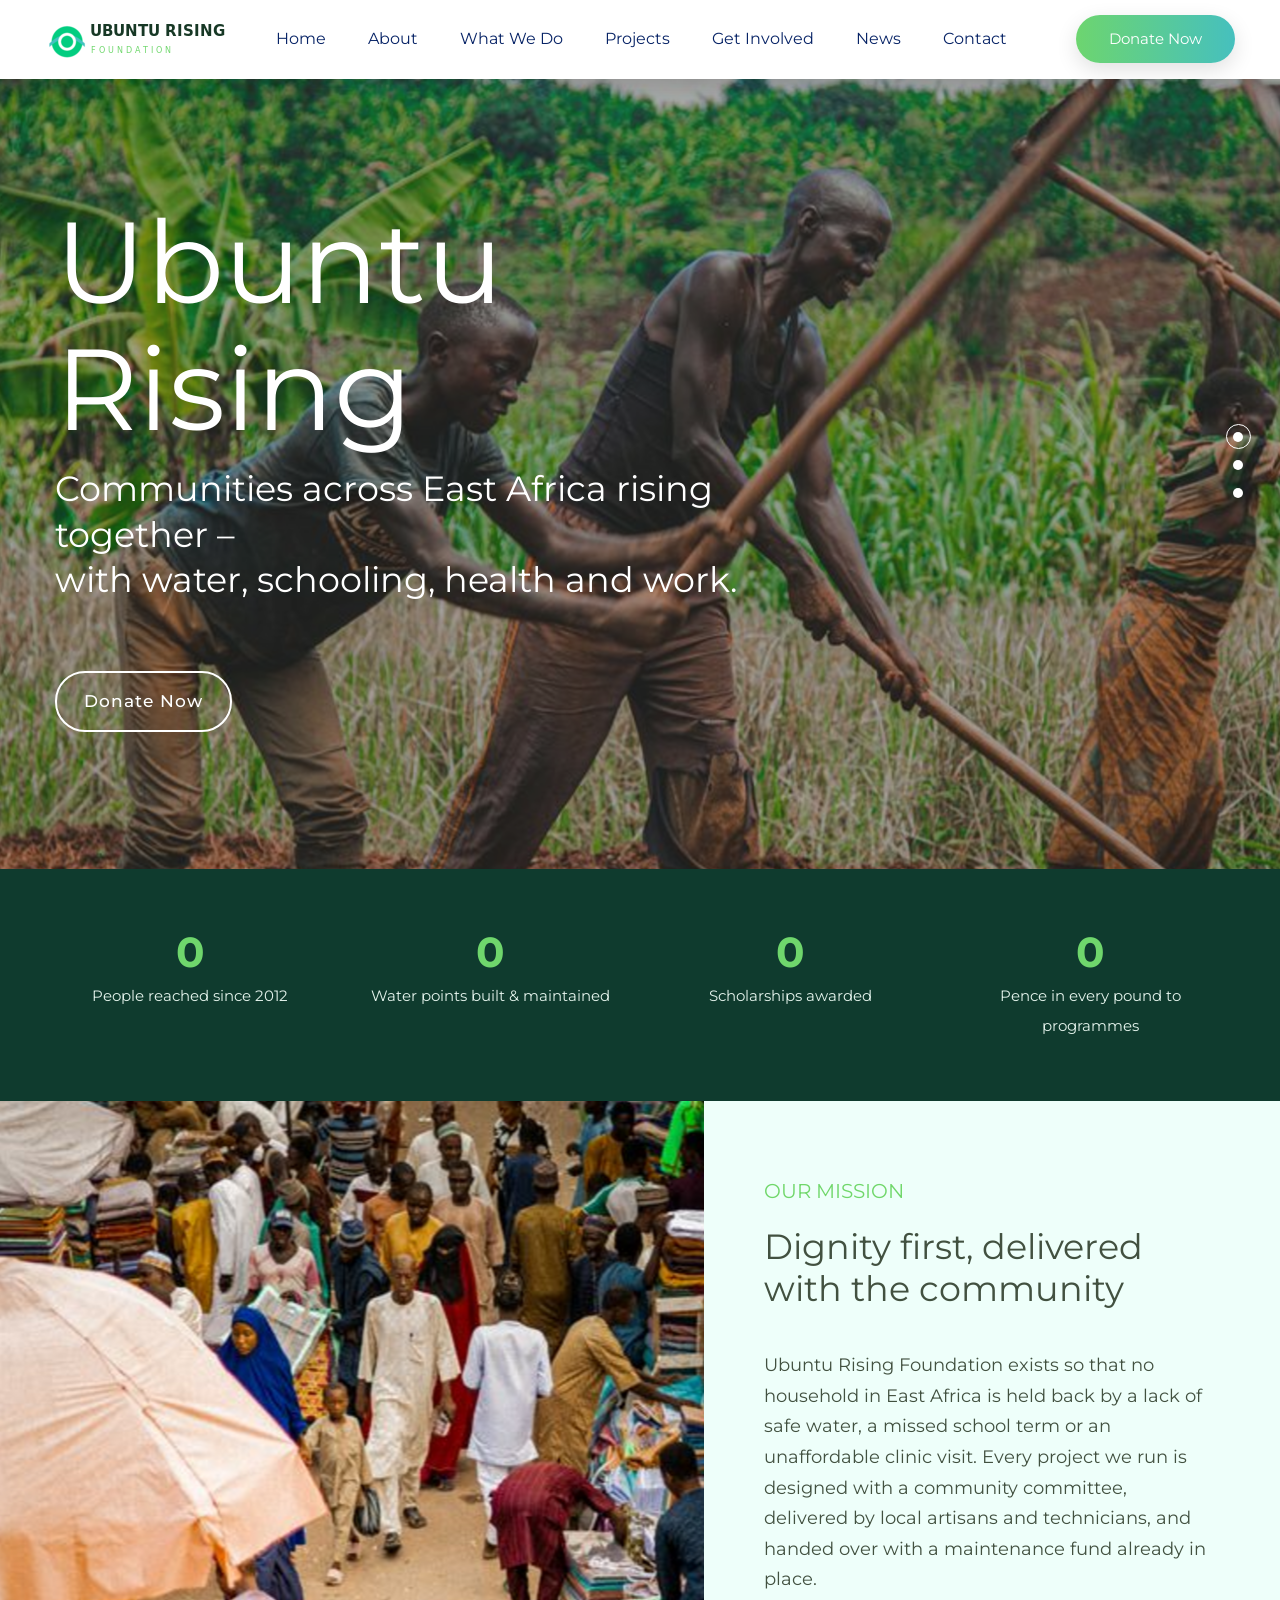
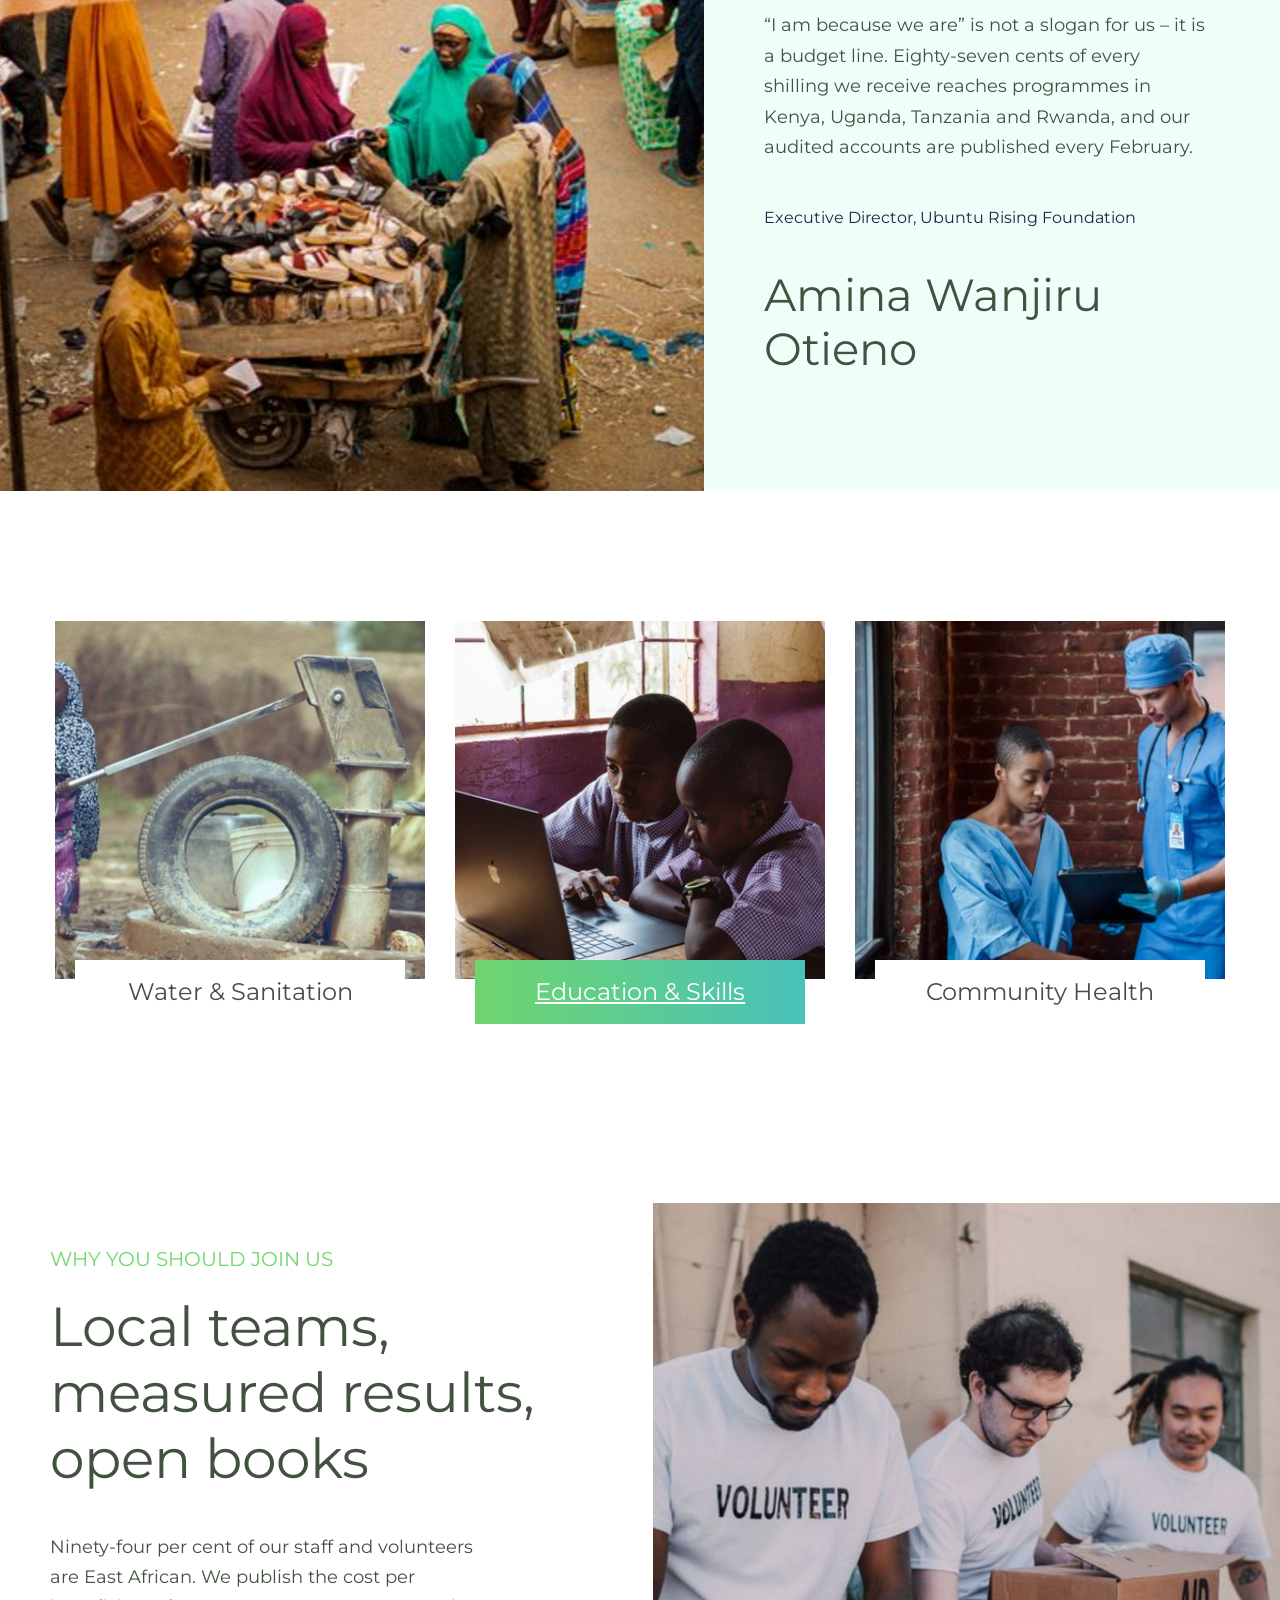
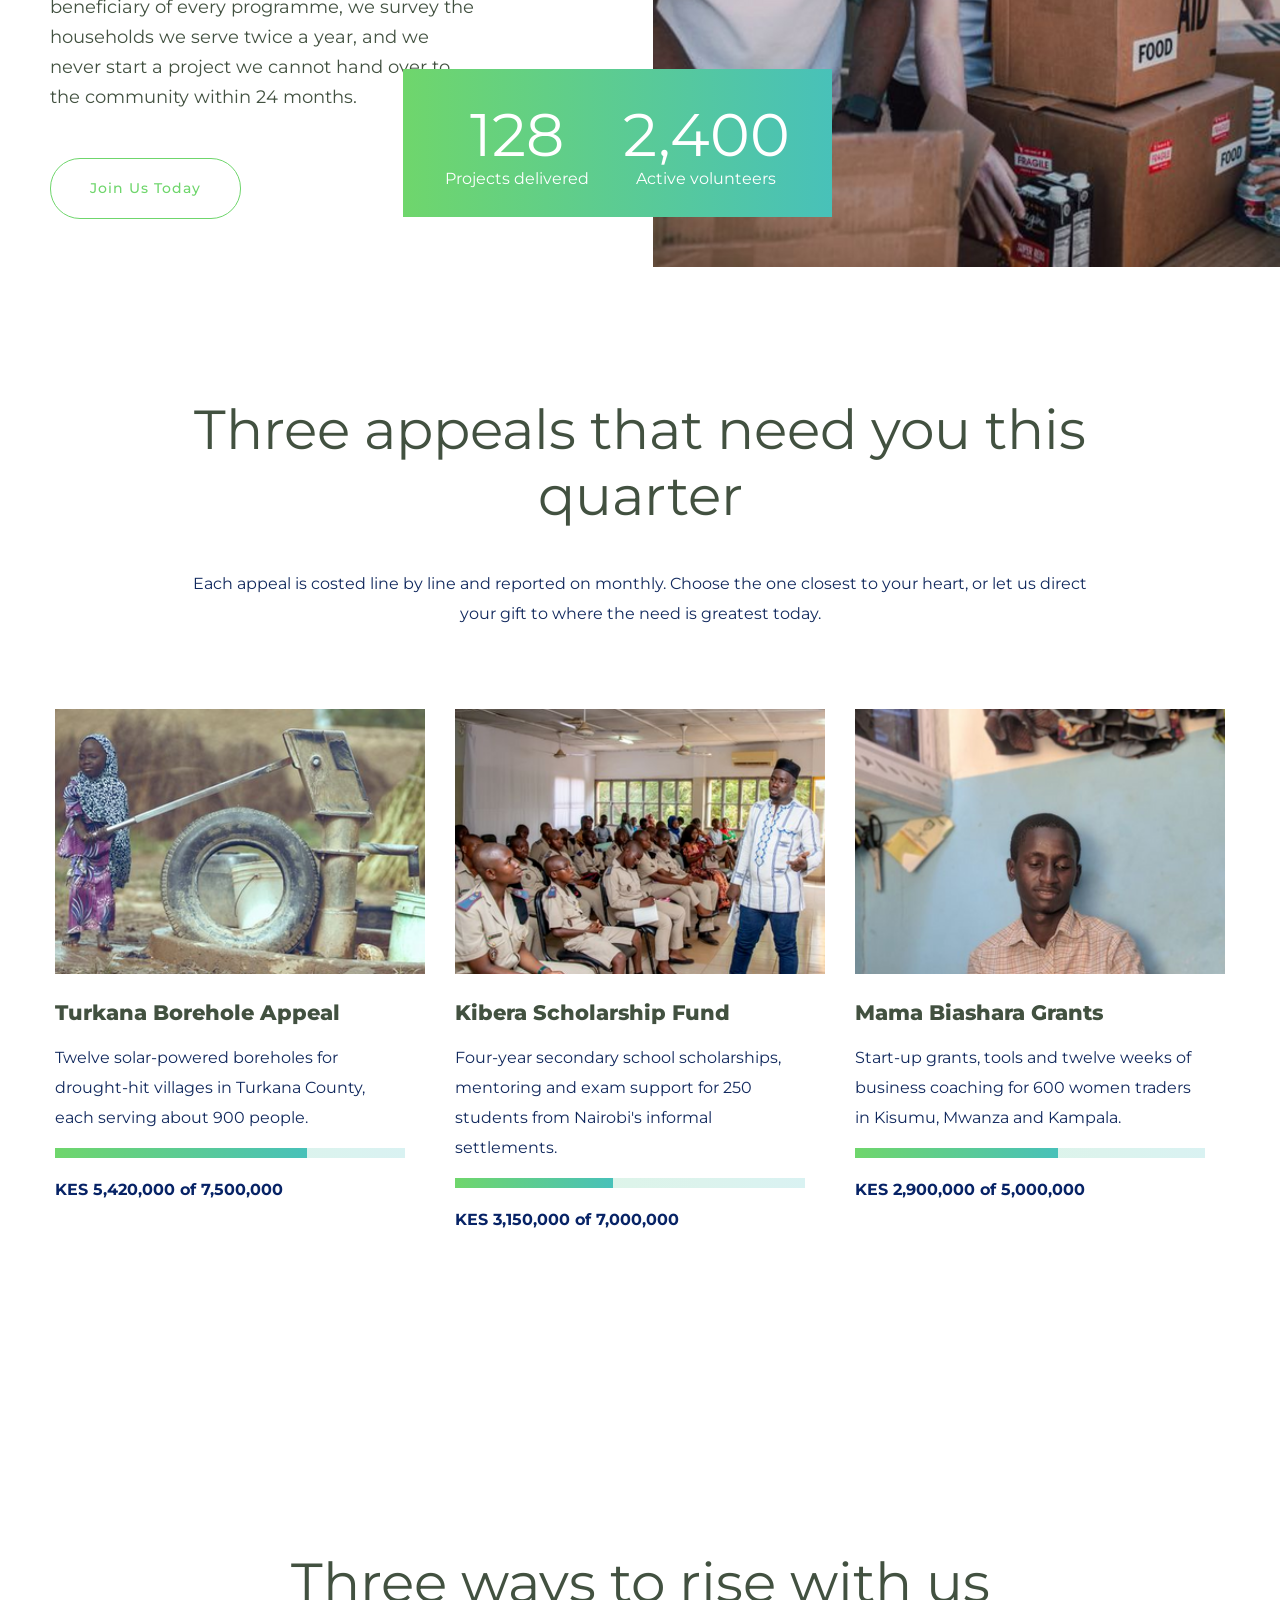
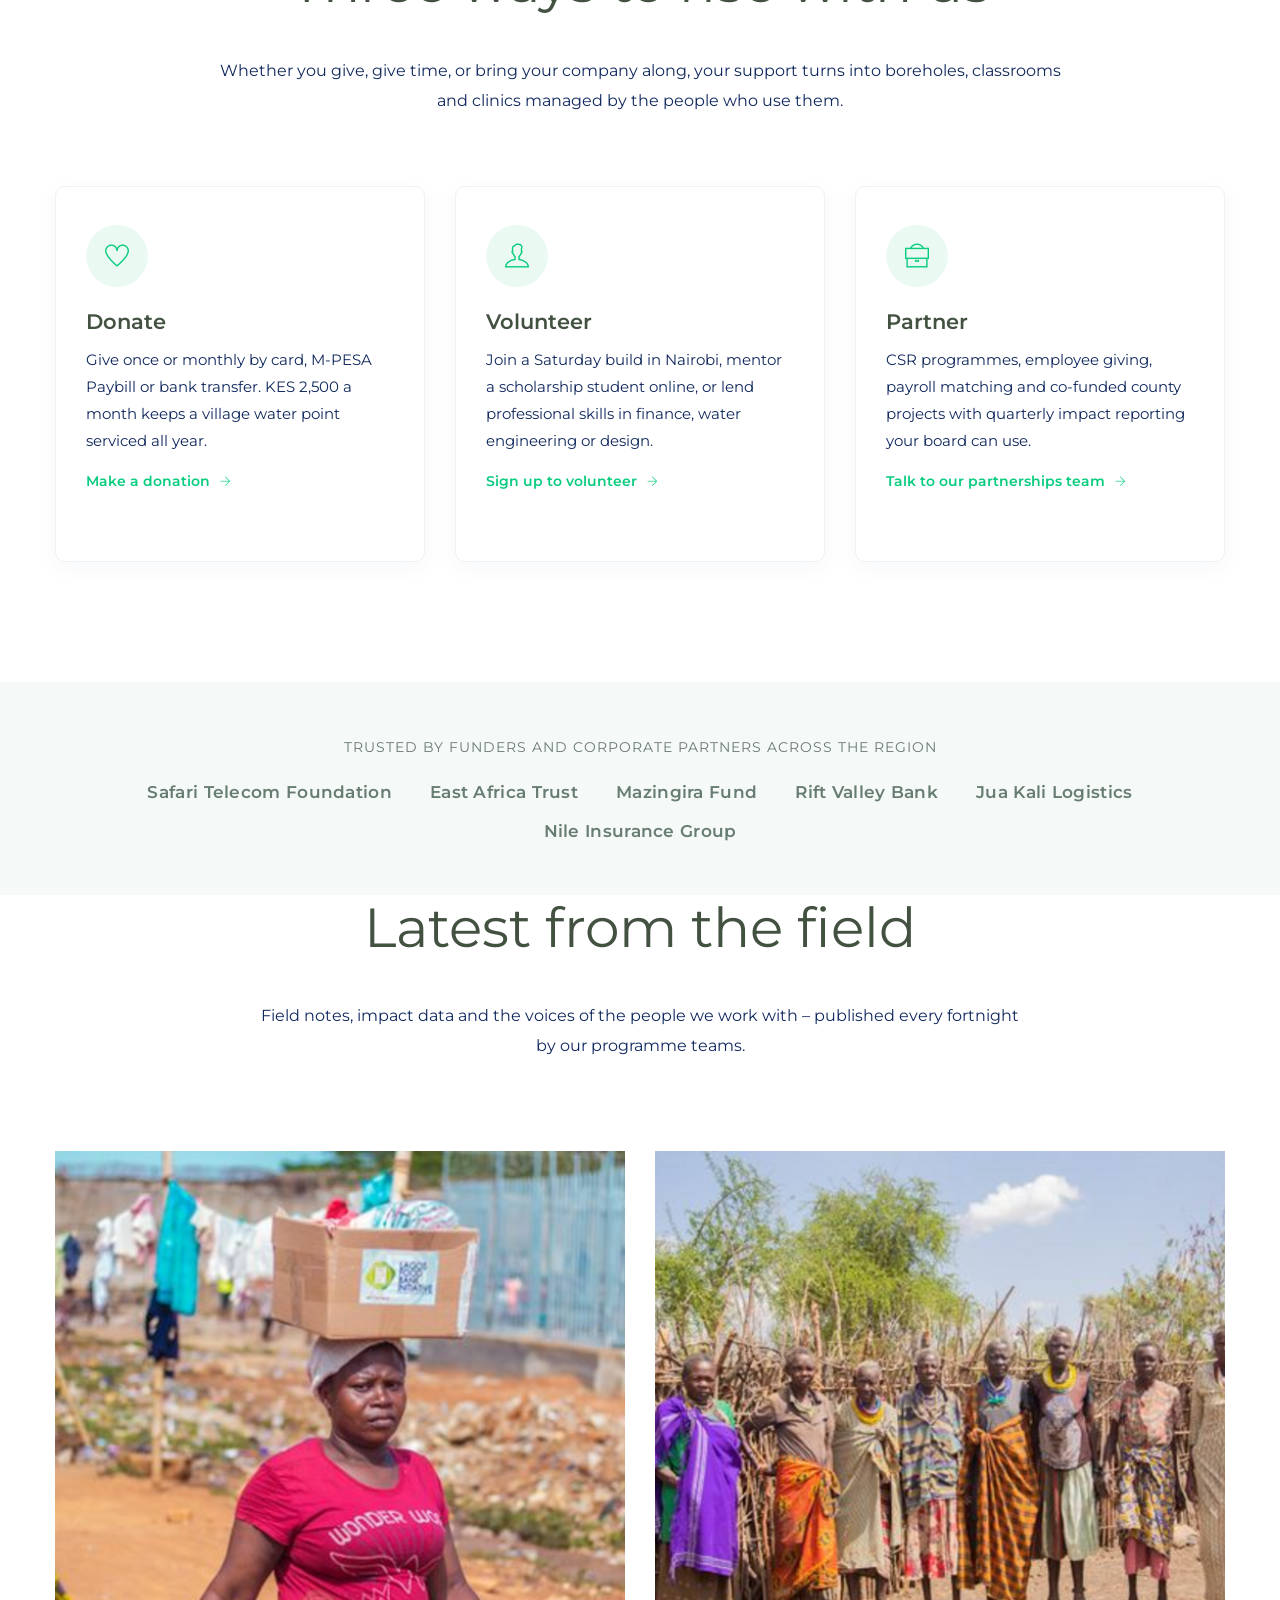
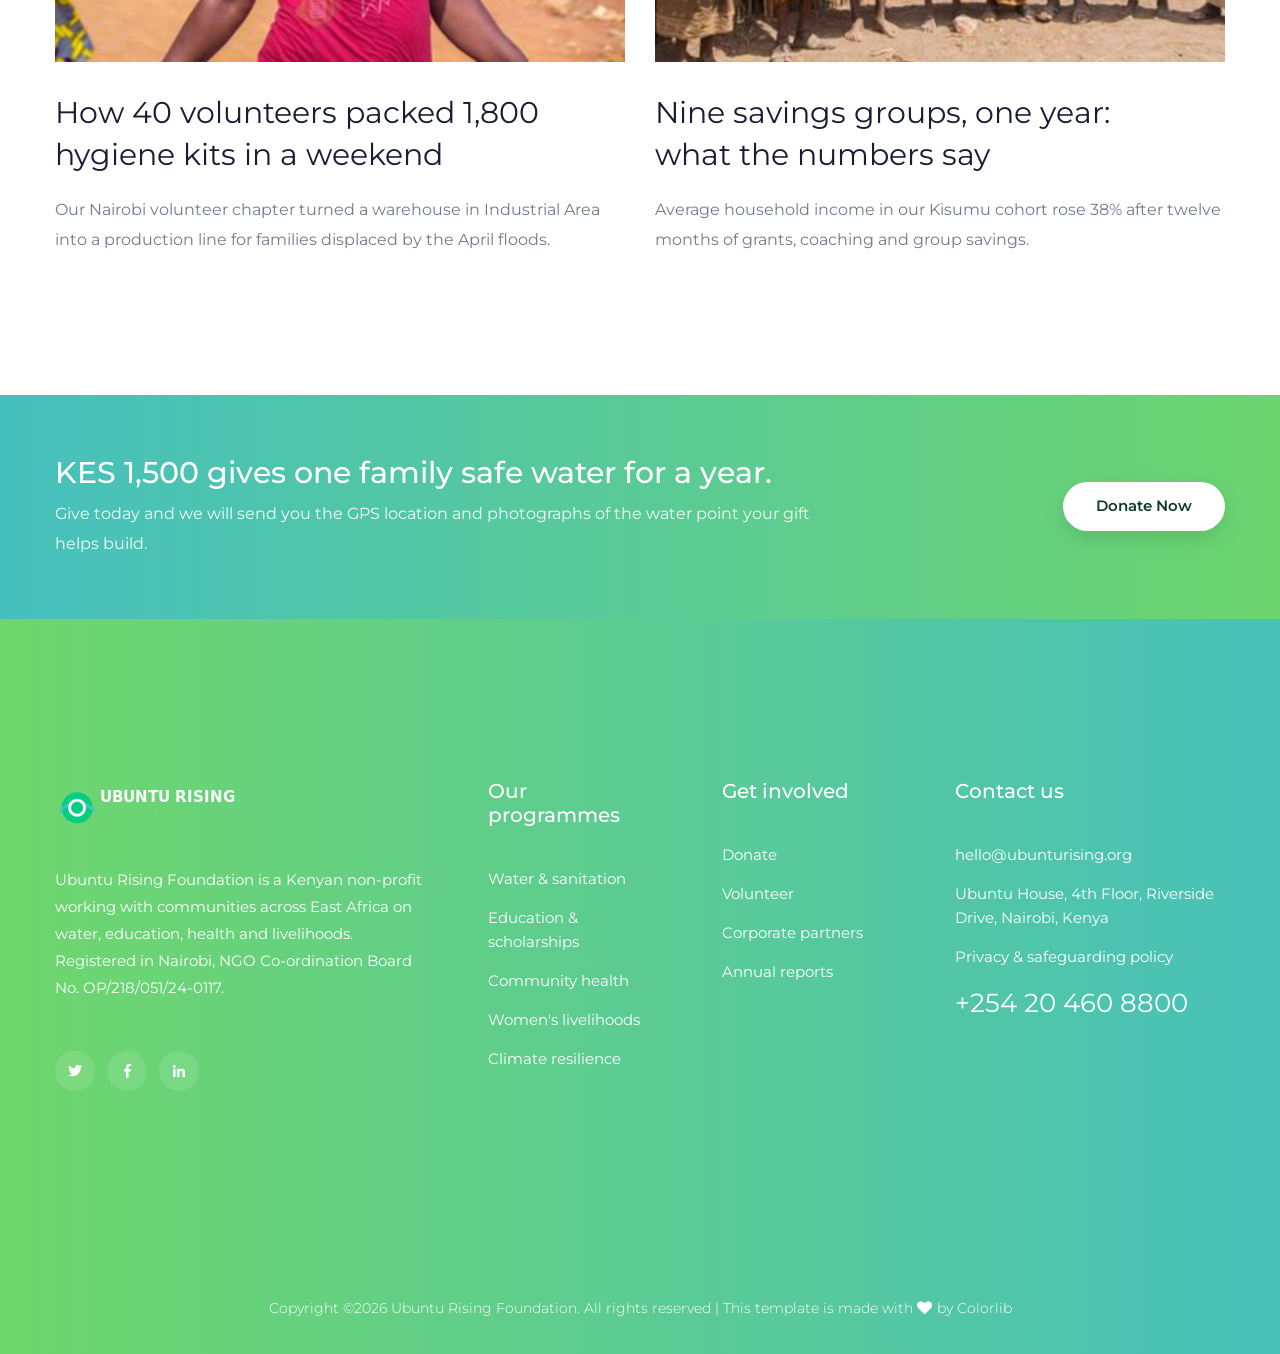
==== index.html @ 76d82152 "Build Ubuntu Rising Foundation website from Colorlib template with new content, imagery and conversi" ====
<!doctype html>
<html class="no-js" lang="en">
<head>
    <meta charset="utf-8">
    <meta http-equiv="x-ua-compatible" content="ie=edge">
    <title>Water, schools and livelihoods across East Africa | Ubuntu Rising Foundation</title>
    <meta name="description" content="Ubuntu Rising Foundation is a Nairobi-based NGO delivering clean water, education, health and livelihood programmes across East Africa. Donate, volunteer or partner with us.">
    <meta name="viewport" content="width=device-width, initial-scale=1">
    <link rel="manifest" href="site.webmanifest">
    <link rel="shortcut icon" type="image/x-icon" href="assets/img/favicon.ico">

    <!-- CSS here -->
    <link rel="stylesheet" href="assets/css/bootstrap.min.css">
    <link rel="stylesheet" href="assets/css/owl.carousel.min.css">
    <link rel="stylesheet" href="assets/css/slicknav.css">
    <link rel="stylesheet" href="assets/css/flaticon.css">
    <link rel="stylesheet" href="assets/css/progressbar_barfiller.css">
    <link rel="stylesheet" href="assets/css/gijgo.css">
    <link rel="stylesheet" href="assets/css/animate.min.css">
    <link rel="stylesheet" href="assets/css/animated-headline.css">
    <link rel="stylesheet" href="assets/css/magnific-popup.css">
    <link rel="stylesheet" href="assets/css/fontawesome-all.min.css">
    <link rel="stylesheet" href="assets/css/themify-icons.css">
    <link rel="stylesheet" href="assets/css/slick.css">
    <link rel="stylesheet" href="assets/css/nice-select.css">
    <link rel="stylesheet" href="assets/css/style.css">
    <link rel="stylesheet" href="assets/css/ubuntu.css">
</head>

<body>
    <!-- Preloader Start -->
    <div id="preloader-active">
        <div class="preloader d-flex align-items-center justify-content-center">
            <div class="preloader-inner position-relative">
                <div class="preloader-circle"></div>
                <div class="preloader-img pere-text">
                    <img src="assets/img/logo/loder.png" alt="Ubuntu Rising Foundation">
                </div>
            </div>
        </div>
    </div>
    <!-- Preloader End -->
    <header>
        <!-- Header Start -->
        <div class="header-area">
            <div class="main-header ">
                <div class="header-bottom  header-sticky">
                    <div class="container-fluid">
                        <div class="row align-items-center">
                            <!-- Logo -->
                            <div class="col-xl-2 col-lg-2">
                                <div class="logo">
                                    <a href="index.html"><img src="assets/img/logo/logo.png" alt="Ubuntu Rising Foundation"></a>
                                </div>
                            </div>
                            <div class="col-xl-10 col-lg-10">
                                <div class="menu-wrapper  d-flex align-items-center justify-content-end">
                                    <!-- Main-menu -->
                                    <div class="main-menu d-none d-lg-block">
                                        <nav>
                                            <ul id="navigation">
                                                <li><a href="index.html">Home</a></li>
                                                <li><a href="about.html">About</a></li>
                                                <li><a href="what-do.html">What we Do</a></li>
                                                <li><a href="projects.html">Projects</a></li>
                                                <li><a href="volunteer.html">Get Involved</a>
                                                    <ul class="submenu">
                                                        <li><a href="volunteer.html">Volunteer</a></li>
                                                        <li><a href="partners.html">Corporate Partners</a></li>
                                                        <li><a href="donate.html">Donate</a></li>
                                                    </ul>
                                                </li>
                                                <li><a href="blog.html">News</a>
                                                    <ul class="submenu">
                                                        <li><a href="blog.html">Latest Stories</a></li>
                                                        <li><a href="blog_details.html">Story Details</a></li>
                                                        <li><a href="elements.html">Style Guide</a></li>
                                                    </ul>
                                                </li>
                                                <li><a href="contact.html">Contact</a></li>
                                            </ul>
                                        </nav>
                                    </div>
                                    <!-- Header-btn -->
                                    <div class="header-right-btn d-none d-lg-block ml-20">
                                        <a href="donate.html" class="btn header-btn">Donate Now</a>
                                    </div>
                                </div>
                            </div>
                            <!-- Mobile Menu -->
                            <div class="col-12">
                                <div class="mobile_menu d-block d-lg-none"></div>
                            </div>
                        </div>
                    </div>
                </div>
            </div>
        </div>
        <!-- Header End -->
    </header>
    <main>
        <!-- slider Area Start-->
        <div class="slider-area position-relative">
            <div class="slider-active dot-style">
                <!-- Single Slider -->
                <div class="single-slider hero-overly slider-height slider-bg1 d-flex align-items-center">
                    <div class="container">
                        <div class="row">
                            <div class="col-xl-8 col-lg-8 col-md-8 col-sm-10">
                                <div class="hero__caption">
                                    <h1 data-animation="fadeInUp" data-delay=".2s">Ubuntu Rising</h1>
                                    <P data-animation="fadeInUp" data-delay=".4s">Communities across East Africa rising together &ndash;<br> with water, schooling, health and work.</P>
                                    <div class="hero__btn">
                                        <a href="donate.html" class="hero-btn mb-10"  data-animation="fadeInUp" data-delay=".8s">Donate Now</a>
                                    </div>
                                </div>
                            </div>
                        </div>
                    </div>
                </div>
                <!-- Single Slider -->
                <div class="single-slider hero-overly slider-height slider-bg2 d-flex align-items-center">
                    <div class="container">
                        <div class="row">
                            <div class="col-xl-8 col-lg-8 col-md-8 col-sm-10">
                                <div class="hero__caption">
                                    <h1 data-animation="fadeInUp" data-delay=".2s">Safe water, close to home</h1>
                                    <P data-animation="fadeInUp" data-delay=".4s">186 water points built with the villages that now<br> own and maintain every one of them.</P>
                                    <div class="hero__btn">
                                        <a href="projects.html" class="hero-btn mb-10"  data-animation="fadeInUp" data-delay=".8s">See our projects</a>
                                    </div>
                                </div>
                            </div>
                        </div>
                    </div>
                </div>
                <!-- Single Slider -->
                <div class="single-slider hero-overly slider-height slider-bg3 d-flex align-items-center">
                    <div class="container">
                        <div class="row">
                            <div class="col-xl-8 col-lg-8 col-md-8 col-sm-10">
                                <div class="hero__caption">
                                    <h1 data-animation="fadeInUp" data-delay=".2s">Stand with us</h1>
                                    <P data-animation="fadeInUp" data-delay=".4s">2,400 volunteers and 40 corporate partners<br> make this work possible. Add your name.</P>
                                    <div class="hero__btn">
                                        <a href="volunteer.html" class="hero-btn mb-10"  data-animation="fadeInUp" data-delay=".8s">Get involved</a>
                                    </div>
                                </div>
                            </div>
                        </div>
                    </div>
                </div>
            </div>
        </div>
        <!-- slider Area End-->
        <!-- Impact counters Start -->
        <div class="impact-area">
            <div class="container">
                <div class="row">
                    <div class="col-lg-3 col-md-6"><div class="single-impact text-center">
                        <span class="counter">214000</span><p>People reached since 2012</p></div></div>
                    <div class="col-lg-3 col-md-6"><div class="single-impact text-center">
                        <span class="counter">186</span><p>Water points built &amp; maintained</p></div></div>
                    <div class="col-lg-3 col-md-6"><div class="single-impact text-center">
                        <span class="counter">3120</span><p>Scholarships awarded</p></div></div>
                    <div class="col-lg-3 col-md-6"><div class="single-impact text-center">
                        <span class="counter">87</span><p>Pence in every pound to programmes</p></div></div>
                </div>
            </div>
        </div>
        <!-- Impact counters End -->
        <!-- Mission Start -->
        <div class="visit-tailor-area fix">
            <div class="tailor-offers"></div>
            <div class="tailor-details">
                <span>Our Mission</span>
                <h2>Dignity first, delivered with the community</h2>
                <p>Ubuntu Rising Foundation exists so that no household in East Africa is held back by
                    a lack of safe water, a missed school term or an unaffordable clinic visit.
                    Every project we run is designed with a community committee, delivered by local
                    artisans and technicians, and handed over with a maintenance fund already in place.</p>
                <p class="pera-bottom">&ldquo;I am because we are&rdquo; is not a slogan for us &ndash; it is a budget line.
                    Eighty-seven cents of every shilling we receive reaches programmes in Kenya, Uganda,
                    Tanzania and Rwanda, and our audited accounts are published every February.</p>
                <div class="footer-tittles">
                    <p>Executive Director, Ubuntu Rising Foundation</p>
                    <h2>Amina Wanjiru Otieno</h2>
                </div>
            </div>
        </div>
        <!-- Mission End -->
        <!-- Programme pillars Start -->
        <div class="service-area section-padding30">
            <div class="container">
                <div class="row">
                    <div class="col-lg-4 col-md-6 col-sm-11">
                        <div class="single-cat text-center mb-30">
                            <div class="cat-icon">
                                <img src="assets/img/gallery/services1.png" alt="A community water point in rural Kenya">
                            </div>
                            <div class="cat-cap">
                                <h5><a href="what-do.html">Water &amp; Sanitation</a></h5>
                            </div>
                        </div>
                    </div>
                    <div class="col-lg-4 col-md-6 col-sm-11">
                        <div class="single-cat active text-center mb-30">
                            <div class="cat-icon">
                                <img src="assets/img/gallery/services2.png" alt="Learners sharing a laptop in a community digital lab">
                            </div>
                            <div class="cat-cap">
                                <h5><a href="what-do.html">Education &amp; Skills</a></h5>
                            </div>
                        </div>
                    </div>
                    <div class="col-lg-4 col-md-6 col-sm-11">
                        <div class="single-cat text-center mb-30">
                            <div class="cat-icon">
                                <img src="assets/img/gallery/services3.png" alt="Community health workers in a training session">
                            </div>
                            <div class="cat-cap">
                                <h5><a href="what-do.html">Community Health</a></h5>
                            </div>
                        </div>
                    </div>
                </div>
            </div>
        </div>
        <!-- Programme pillars End -->
        <!-- Why join us Start -->
        <section class="support-company-area fix pt-10">
            <div class="support-wrapper align-items-center">
                <div class="left-content">
                    <div class="section-tittle section-tittle2 mb-30">
                        <span>Why you should join us</span>
                        <h2>Local teams, measured results, open books</h2>
                    </div>
                    <div class="support-caption">
                        <p class="pera-top">Ninety-four per cent of our staff and volunteers are East African.
                            We publish the cost per beneficiary of every programme, we survey the
                            households we serve twice a year, and we never start a project we cannot
                            hand over to the community within 24 months.</p>
                        <a href="volunteer.html" class="border-btn">Join Us Today</a>
                    </div>
                </div>
                <div class="right-content">
                    <div class="right-img">
                        <img src="assets/img/gallery/safe_in.png" alt="Volunteers packing relief and hygiene kits">
                    </div>
                    <div class="support-img-cap text-center d-flex">
                        <div class="single-one">
                            <span>128</span>
                            <p>Projects delivered</p>
                        </div>
                        <div class="single-two">
                            <span>2,400</span>
                            <p>Active volunteers</p>
                        </div>
                    </div>
                </div>
            </div>
        </section>
        <!-- Why join us End -->
        <!-- Appeals Start -->
        <div class="our-cases-area section-padding30">
            <div class="container">
                <div class="row justify-content-center">
                    <div class="col-xl-10 col-lg-10 ">
                        <div class="section-tittle text-center mb-80">
                            <h2>Three appeals that need you this quarter</h2>
                            <p class="pl-20 pr-20">Each appeal is costed line by line and reported on monthly.
                            Choose the one closest to your heart, or let us direct your gift to where the
                            need is greatest today.</p>
                        </div>
                    </div>
                </div>
                <div class="row">
                    <div class="col-lg-4 col-md-6 col-sm-6">
                        <div class="single-cases mb-40">
                            <div class="cases-img">
                                <img src="assets/img/gallery/case1.png" alt="A girl drawing water from a village borehole">
                            </div>
                            <div class="cases-caption">
                                <h3><a href="donate.html">Turkana Borehole Appeal</a></h3>
                                <p>Twelve solar-powered boreholes for drought-hit villages in Turkana
                                    County, each serving about 900 people.</p>
                                <div class="single-skill mb-15">
                                    <div class="bar-progress">
                                        <div id="bar1" class="barfiller">
                                            <div class="tipWrap"><span class="tip"></span></div>
                                            <span class="fill" data-percentage="72"></span>
                                        </div>
                                    </div>
                                </div>
                                <div class="prices">
                                    <p><span>KES 5,420,000 of 7,500,000</span></p>
                                </div>
                            </div>
                        </div>
                    </div>
                    <div class="col-lg-4 col-md-6 col-sm-6">
                        <div class="single-cases mb-40">
                            <div class="cases-img">
                                <img src="assets/img/gallery/case2.png" alt="A trainer leading a classroom session with students">
                            </div>
                            <div class="cases-caption">
                                <h3><a href="donate.html">Kibera Scholarship Fund</a></h3>
                                <p>Four-year secondary school scholarships, mentoring and exam
                                    support for 250 students from Nairobi's informal settlements.</p>
                                <div class="single-skill mb-15">
                                    <div class="bar-progress">
                                        <div id="bar2" class="barfiller">
                                            <div class="tipWrap"><span class="tip"></span></div>
                                            <span class="fill" data-percentage="45"></span>
                                        </div>
                                    </div>
                                </div>
                                <div class="prices">
                                    <p><span>KES 3,150,000 of 7,000,000</span></p>
                                </div>
                            </div>
                        </div>
                    </div>
                    <div class="col-lg-4 col-md-6 col-sm-6">
                        <div class="single-cases">
                            <div class="cases-img">
                                <img src="assets/img/gallery/case3.png" alt="A young tailor working in a community workshop">
                            </div>
                            <div class="cases-caption">
                                <h3><a href="donate.html">Mama Biashara Grants</a></h3>
                                <p>Start-up grants, tools and twelve weeks of business coaching for
                                    600 women traders in Kisumu, Mwanza and Kampala.</p>
                                <div class="single-skill mb-15">
                                    <div class="bar-progress">
                                        <div id="bar3" class="barfiller">
                                            <div class="tipWrap"><span class="tip"></span></div>
                                            <span class="fill" data-percentage="58"></span>
                                        </div>
                                    </div>
                                </div>
                                <div class="prices">
                                    <p><span>KES 2,900,000 of 5,000,000</span></p>
                                </div>
                            </div>
                        </div>
                    </div>
                </div>
            </div>
        </div>
        <!-- Appeals End -->
        <!-- Ways to give Start -->
        <div class="ways-area section-padding30">
            <div class="container">
                <div class="row justify-content-center">
                    <div class="col-xl-9">
                        <div class="section-tittle text-center mb-70">
                            <h2>Three ways to rise with us</h2>
                            <p>Whether you give, give time, or bring your company along, your support turns
                            into boreholes, classrooms and clinics managed by the people who use them.</p>
                        </div>
                    </div>
                </div>
                <div class="row">
                    <div class="col-lg-4 col-md-6">
                        <div class="single-way mb-30">
                            <span class="way-icon"><i class="ti-heart"></i></span>
                            <h4>Donate</h4>
                            <p>Give once or monthly by card, M-PESA Paybill or bank transfer. KES 2,500 a
                            month keeps a village water point serviced all year.</p>
                            <a href="donate.html" class="way-link">Make a donation <i class="ti-arrow-right"></i></a>
                        </div>
                    </div>
                    <div class="col-lg-4 col-md-6">
                        <div class="single-way mb-30">
                            <span class="way-icon"><i class="ti-user"></i></span>
                            <h4>Volunteer</h4>
                            <p>Join a Saturday build in Nairobi, mentor a scholarship student online, or
                            lend professional skills in finance, water engineering or design.</p>
                            <a href="volunteer.html" class="way-link">Sign up to volunteer <i class="ti-arrow-right"></i></a>
                        </div>
                    </div>
                    <div class="col-lg-4 col-md-6">
                        <div class="single-way mb-30">
                            <span class="way-icon"><i class="ti-briefcase"></i></span>
                            <h4>Partner</h4>
                            <p>CSR programmes, employee giving, payroll matching and co-funded county
                            projects with quarterly impact reporting your board can use.</p>
                            <a href="partners.html" class="way-link">Talk to our partnerships team <i class="ti-arrow-right"></i></a>
                        </div>
                    </div>
                </div>
            </div>
        </div>
        <!-- Ways to give End -->
        <!-- Partner logos Start -->
        <div class="partner-strip">
            <div class="container">
                <p class="text-center">Trusted by funders and corporate partners across the region</p>
                <ul class="partner-list">
                    <li>Safari Telecom Foundation</li>
                    <li>East Africa Trust</li>
                    <li>Mazingira Fund</li>
                    <li>Rift Valley Bank</li>
                    <li>Jua Kali Logistics</li>
                    <li>Nile Insurance Group</li>
                </ul>
            </div>
        </div>
        <!-- Partner logos End -->
        <!-- Latest stories Start -->
        <section class="home-blog-area pb-padding">
            <div class="container">
                <div class="row justify-content-center">
                    <div class="col-xl-8 col-lg-9 col-md-11">
                        <div class="section-tittle text-center mb-90">
                            <h2>Latest from the field</h2>
                            <p>Field notes, impact data and the voices of the people we work with &ndash;
                            published every fortnight by our programme teams.</p>
                        </div>
                    </div>
                </div>
                <div class="row">
                    <div class="col-xl-6 col-lg-6 col-md-6">
                        <div class="home-blog-single mb-30">
                            <div class="blog-img-cap">
                                <div class="blog-img">
                                    <img src="assets/img/gallery/home-blog1.png" alt="Volunteers sorting donated supplies">
                                </div>
                                <div class="blog-cap">
                                    <h3><a href="blog_details.html">How 40 volunteers packed 1,800 hygiene kits in a weekend</a></h3>
                                    <p>Our Nairobi volunteer chapter turned a warehouse in Industrial Area into
                                    a production line for families displaced by the April floods.</p>
                                </div>
                            </div>
                        </div>
                    </div>
                    <div class="col-xl-6 col-lg-6 col-md-6">
                        <div class="home-blog-single mb-30">
                            <div class="blog-img-cap">
                                <div class="blog-img">
                                    <img src="assets/img/gallery/home-blog2.png" alt="Women of a village savings group meeting outdoors">
                                </div>
                                <div class="blog-cap">
                                    <h3><a href="blog_details.html">Nine savings groups, one year: what the numbers say</a></h3>
                                    <p>Average household income in our Kisumu cohort rose 38% after twelve
                                    months of grants, coaching and group savings.</p>
                                </div>
                            </div>
                        </div>
                    </div>
                </div>
            </div>
        </section>
        <!-- Latest stories End -->
        <!-- Donate band Start -->
        <div class="donate-band">
            <div class="container">
                <div class="row align-items-center">
                    <div class="col-lg-8">
                        <h2>KES 1,500 gives one family safe water for a year.</h2>
                        <p>Give today and we will send you the GPS location and photographs of the water point your gift helps build.</p>
                    </div>
                    <div class="col-lg-4 text-lg-right">
                        <a href="donate.html" class="btn header-btn">Donate now</a>
                    </div>
                </div>
            </div>
        </div>
        <!-- Donate band End -->
    </main>
    <footer>
        <div class="footer-wrapper">
           <!-- Footer Start-->
           <div class="footer-area footer-padding">
               <div class="container ">
                   <div class="row justify-content-between">
                       <div class="col-xl-4 col-lg-3 col-md-8 col-sm-8">
                           <div class="single-footer-caption mb-50">
                               <div class="single-footer-caption mb-30">
                                   <!-- logo -->
                                   <div class="footer-logo mb-35">
                                       <a href="index.html"><img src="assets/img/logo/logo2_footer.png" alt="Ubuntu Rising Foundation"></a>
                                   </div>
                                   <div class="footer-tittle">
                                       <div class="footer-pera">
                                           <p>Ubuntu Rising Foundation is a Kenyan non-profit working with communities
                                           across East Africa on water, education, health and livelihoods. Registered
                                           in Nairobi, NGO Co-ordination Board No. OP/218/051/24-0117.</p>
                                       </div>
                                   </div>
                                   <!-- social -->
                                   <div class="footer-social">
                                       <a href="#" aria-label="Twitter"><i class="fab fa-twitter"></i></a>
                                       <a href="#" aria-label="Facebook"><i class="fab fa-facebook-f"></i></a>
                                       <a href="#" aria-label="LinkedIn"><i class="fab fa-linkedin-in"></i></a>
                                   </div>
                               </div>
                           </div>
                       </div>
                       <div class="col-xl-2 col-lg-3 col-md-4 col-sm-4">
                           <div class="single-footer-caption mb-50">
                               <div class="footer-tittle">
                                   <h4>Our programmes</h4>
                                   <ul>
                                       <li><a href="what-do.html">Water &amp; sanitation</a></li>
                                       <li><a href="what-do.html">Education &amp; scholarships</a></li>
                                       <li><a href="what-do.html">Community health</a></li>
                                       <li><a href="what-do.html">Women's livelihoods</a></li>
                                       <li><a href="what-do.html">Climate resilience</a></li>
                                   </ul>
                               </div>
                           </div>
                       </div>
                       <div class="col-xl-2 col-lg-2 col-md-4 col-sm-4">
                           <div class="single-footer-caption mb-50">
                               <div class="footer-tittle">
                                   <h4>Get involved</h4>
                                   <ul>
                                       <li><a href="donate.html">Donate</a></li>
                                       <li><a href="volunteer.html">Volunteer</a></li>
                                       <li><a href="partners.html">Corporate partners</a></li>
                                       <li><a href="about.html">Annual reports</a></li>
                                   </ul>
                               </div>
                           </div>
                       </div>
                       <div class="col-xl-3 col-lg-4 col-md-6 col-sm-4">
                           <div class="single-footer-caption mb-50">
                               <div class="footer-tittle">
                                   <h4>Contact us</h4>
                                   <ul>
                                       <li><a href="mailto:hello@ubunturising.org">hello@ubunturising.org</a></li>
                                       <li><a href="contact.html">Ubuntu House, 4th Floor, Riverside Drive, Nairobi, Kenya</a></li>
                                       <li><a href="contact.html">Privacy &amp; safeguarding policy</a></li>
                                       <li class="number"><a href="tel:+254204608800">+254 20 460 8800</a></li>
                                   </ul>
                               </div>
                           </div>
                       </div>
                   </div>
               </div>
           </div>
           <!-- footer-bottom area -->
           <div class="footer-bottom-area">
               <div class="container">
                   <div class="footer-border">
                       <div class="row d-flex align-items-center">
                           <div class="col-xl-12 ">
                               <div class="footer-copy-right text-center">
                                   <p><!-- Link back to Colorlib can't be removed. Template is licensed under CC BY 3.0. -->
                                      Copyright &copy;<script>document.write(new Date().getFullYear());</script> Ubuntu Rising Foundation. All rights reserved | This template is made with <i class="fa fa-heart" aria-hidden="true"></i> by <a href="https://colorlib.com" target="_blank">Colorlib</a>
                                      <!-- Link back to Colorlib can't be removed. Template is licensed under CC BY 3.0. --></p>
                                  </div>
                              </div>
                          </div>
                      </div>
                  </div>
              </div>
              <!-- Footer End-->
          </div>
      </footer>
      <!-- Scroll Up -->
      <div id="back-top" >
        <a title="Go to Top" href="#"> <i class="fas fa-level-up-alt"></i></a>
    </div>

    <!-- JS here -->
    <script src="./assets/js/vendor/modernizr-3.5.0.min.js"></script>
    <script src="./assets/js/vendor/jquery-1.12.4.min.js"></script>
    <script src="./assets/js/popper.min.js"></script>
    <script src="./assets/js/bootstrap.min.js"></script>
    <script src="./assets/js/jquery.slicknav.min.js"></script>
    <script src="./assets/js/owl.carousel.min.js"></script>
    <script src="./assets/js/slick.min.js"></script>
    <script src="./assets/js/wow.min.js"></script>
    <script src="./assets/js/animated.headline.js"></script>
    <script src="./assets/js/jquery.magnific-popup.js"></script>
    <script src="./assets/js/gijgo.min.js"></script>
    <script src="./assets/js/jquery.nice-select.min.js"></script>
    <script src="./assets/js/jquery.sticky.js"></script>
    <script src="./assets/js/jquery.barfiller.js"></script>
    <script src="./assets/js/jquery.counterup.min.js"></script>
    <script src="./assets/js/waypoints.min.js"></script>
    <script src="./assets/js/jquery.countdown.min.js"></script>
    <script src="./assets/js/hover-direction-snake.min.js"></script>
    <script src="./assets/js/contact.js"></script>
    <script src="./assets/js/jquery.form.js"></script>
    <script src="./assets/js/jquery.validate.min.js"></script>
    <script src="./assets/js/mail-script.js"></script>
    <script src="./assets/js/jquery.ajaxchimp.min.js"></script>
    <script src="./assets/js/plugins.js"></script>
    <script src="./assets/js/main.js"></script>
    <script src="./assets/js/ubuntu.js"></script>
</body>
</html>
---- assets/css/progressbar_barfiller.css ----
/* Custom Code skills */
.single-skill{
  display: flex;
}

.single-skill span {
	color: #79838b;
	font-size: 13px;
	font-weight: 300;
	letter-spacing: 0;
	margin-bottom: 14px;
	display: block;
}
.single-skill .bar-progress {
	width: 100%;
}
.single-skill .bar-title {
  width: 20%;
  margin-bottom: 19px;
}

.skills-content {
  padding-top: 200px;
  padding-left: 70px;
}

.skills-shape-bg {
  height: 651px;
  width: 868px;
  position: absolute;
  content: "";
  border: 2px solid #4d4d4d;
  left: 40%;
  top: 255px;
}

.skills-shape-bg::before {
  position: absolute;
  content: "";
  height: 465px;
  width: 300px;
  border: 2px solid #4d4d4d;
  left: -35%;
  top: 50%;
  transform: translateY(-50%);
  border-right: 0;
}



/* Default */
.barfiller {
	width: 100%;
	height: 10px;
	background: #f6f9fc;
  position: relative;
  border-radius: 5px;
}

.barfiller .fill {
  display: block;
  position: relative;
  width: 0px;
  height: 100%;
  background: #333;
  z-index: 1;
  border-radius: 5px;
}

.barfiller .tipWrap { display: none; }

.barfiller .tip {
  margin-top: -28px;
  padding: 2px 4px;
  font-size: 16px;
  color: #09cc7f;
  left: 0px;
  position: absolute;
  z-index: 2;
  background: transparent;
  font-weight: 800;
}

.barfiller .tip:after {
  border: solid;
  border-color: rgba(0,0,0,.8) transparent;
  border-width: 6px 6px 0 6px;
  content: "";
  display: block;
  position: absolute;
  left: 9px;
  top: 100%;
  z-index: 9;
  display: none;
  
}
---- assets/css/gijgo.css ----
.gj-button {
    background-color: #f5f5f5;
    border: 1px solid #ddd;
    color: #000;
    border-radius: 3px;
    padding: 6px 10px;
    cursor: pointer;
}

.gj-unselectable {
    -webkit-touch-callout: none;
    -webkit-user-select: none;
    -khtml-user-select: none;
    -moz-user-select: none;
    -ms-user-select: none;
    user-select: none;
}

.gj-row {
    display: -webkit-box;
    display: -ms-flexbox;
    display: flex;
    -ms-flex-wrap: wrap;
    flex-wrap: wrap;
}

.gj-margin-left-5 {
    margin-left: 5px;
}

.gj-margin-left-10 {
    margin-left: 10px;
}

.gj-width-full {
    width: 100%;
}

.gj-cursor-pointer {
    cursor: pointer;
}

.gj-text-align-center {
    text-align: center;
}

.gj-font-size-16 {
    font-size: 16px;
}

.gj-hidden {
    display: none;
}

/** Material Design */
.gj-button-md {
    background: 0 0;
    border: none;
    border-radius: 2px;
    color: rgba(0, 0, 0, 0.87);
    position: relative;
    height: 36px;
    margin: 0;
    min-width: 64px;
    padding: 0 16px;
    display: inline-block;
    font-family: "Roboto","Helvetica","Arial",sans-serif;
    font-size: 1rem;
    font-weight: 500;
    text-transform: uppercase;
    letter-spacing: 0;
    overflow: hidden;
    will-change: box-shadow;
    transition: box-shadow .2s cubic-bezier(.4,0,1,1),background-color .2s cubic-bezier(.4,0,.2,1),color .2s cubic-bezier(.4,0,.2,1);
    outline: none;
    cursor: pointer;
    text-decoration: none;
    text-align: center;
    line-height: 36px;
    vertical-align: middle;
    overflow: hidden;
    -webkit-user-select: none;
    -moz-user-select: none;
    -ms-user-select: none;
    user-select: none;
}

.gj-button-md:hover {
    background-color: rgba(158,158,158,.2);
}

.gj-button-md:disabled {
    color: rgba(0,0,0,.26);
    background: 0 0;
}

.gj-button-md .material-icons,
.gj-button-md .gj-icon {
    vertical-align: middle;
    /*font-size: 1.3rem;
    margin-right: 4px;*/
}

.gj-button-md.gj-button-md-icon {
    width: 24px;
    height: 31px;
    min-width: 24px;
    padding: 0px;
    display: table;
}

.gj-button-md.gj-button-md-icon .material-icons,
.gj-button-md.gj-button-md-icon .gj-icon {
    display: table-cell;
    margin-right: 0px;
    width: 24px;
    height: 24px;
}

.gj-button-md.active {
    background-color: rgba(158,158,158,.4);
}

.gj-button-md-group {
    position: relative;
    display: inline-block;
    vertical-align: middle;
}
.gj-textbox-md {
	/* border: none; */
	/* border-bottom: 1px solid rgba(0,0,0,.42); */
	display: block;
	font-family: "Helvetica","Arial",sans-serif;
	font-size: 16px;
	line-height: 16px;
	/* padding: 4px 0px; */
	margin: 0;
	/* width: 100%; */
	background: 0 0;
	/* text-align: ; */
	color: rgba(0,0,0,.87);
	padding-left: 44px;
	border: 1px solid #dca73a;
	/* padding: 15px 15px; */
	/* text-align: center; */
	width: 177px;
	height: 55px;
	border-radius: 5px;
}
.gj-textbox-md:focus,
.gj-textbox-md:active {
    /* border-bottom: 2px solid rgba(0,0,0,.42); */
    outline: none;
}

.gj-textbox-md::placeholder {
    color: #8e8e8e;
}

.gj-textbox-md:-ms-input-placeholder {
    color: #8e8e8e;
}

.gj-textbox-md::-ms-input-placeholder {
    color: #8e8e8e;
}

.gj-md-spacer-24 {
    min-width: 24px;
    width: 24px;
    display: inline-block;
}

.gj-md-spacer-32 {
    min-width: 32px;
    width: 32px;
    display: inline-block;
}

.gj-modal {
    position: fixed;
    top: 0;
    right: 0;
    bottom: 0;
    left: 0;
    z-index: 1203;
    display: none;
    overflow: hidden;
    -webkit-overflow-scrolling: touch;
    outline: 0;
    background-color: rgba(0, 0, 0, 0.54118);
    transition: 200ms ease opacity;
    will-change: opacity;
}

/* List */
ul.gj-list li [data-role="wrapper"] {
    display: table;
    width: 100%;
}

ul.gj-list li [data-role="checkbox"] {
    display: table-cell;
    vertical-align:middle;
    text-align:center;
}

ul.gj-list li [data-role="image"] {
    display: table-cell;
    vertical-align:middle;
    text-align:center;
}

ul.gj-list li [data-role="display"] {
    display: table-cell;
    vertical-align:middle;
    cursor: pointer;
}

ul.gj-list li [data-role="display"]:empty:before {
  content: "\200b"; /* unicode zero width space character */
}

/* List - Bootstrap */
ul.gj-list-bootstrap {
    padding-left: 0px;
    margin-bottom: 0px;
}

ul.gj-list-bootstrap li {
    padding: 0px;
}

ul.gj-list-bootstrap li [data-role="wrapper"] {
    padding: 0px 10px;
}

ul.gj-list-bootstrap li [data-role="checkbox"] {
    width: 24px;
    padding: 3px;
}

ul.gj-list-bootstrap li [data-role="image"] {
    width: 24px;
    height: 24px;
}

ul.gj-list-bootstrap li [data-role="display"] {
    padding: 8px 0px 8px 4px;
}

.list-group-item.active ul li, .list-group-item.active:focus ul li, .list-group-item.active:hover ul li {
    text-shadow: none;
    color:initial;
}

/* List - Material Design */
ul.gj-list-md {
    padding: 0px;
    list-style: none;
    list-style-type: none;
    line-height: 24px;
    letter-spacing: 0;
    color: #616161; /* Gray 700 */
}

ul.gj-list-md li {
    display: list-item;
    list-style-type: none;
    padding: 0px;
    min-height: unset;
    box-sizing: border-box;
    align-items: center;
    cursor: default;
    overflow: hidden;

    font-family: "Roboto","Helvetica","Arial",sans-serif;
    font-size: 16px;
    font-weight: 400;
    letter-spacing: .04em;
    line-height: 1;
    
    -webkit-flex-direction: row;
    -ms-flex-direction: row;
    flex-direction: row;
    -webkit-flex-wrap: nowrap;
    -ms-flex-wrap: nowrap;
    flex-wrap: nowrap;
}

ul.gj-list-md li [data-role="checkbox"] {
    height: 24px;
    width: 24px;
}

ul.gj-list-md li [data-role="image"] {
    height: 24px;
    width: 24px;
}

ul.gj-list-md li [data-role="display"] {
    padding: 8px 0px 8px 5px;
    order: 0;
    flex-grow: 2;
    text-decoration: none;
    box-sizing: border-box;
    align-items: center;
    text-align: left;
    color: rgba(0,0,0,.87);
}

ul.gj-list-md li.disabled>[data-role="wrapper"]>[data-role="display"] {
    color: #9E9E9E; /* Gray 500 */
}

.gj-list-md-active {
    background: #e0e0e0;
    color: #3f51b5;
}


/* Picker */
.gj-picker {
    position: absolute;
    z-index: 1203;
    background-color: #fff;
}

.gj-picker .selected {
    color: #fff;
}

/* Material Design */
.gj-picker-md {
    font-family: "Roboto","Helvetica","Arial",sans-serif;
    font-size: 16px;
    font-weight: 400;
    letter-spacing: .04em;
    line-height: 1;
    color: rgba(0,0,0,.87);
    border: 1px solid #E0E0E0;
}

.gj-modal .gj-picker-md {
    border: 0px;
}

.gj-picker-md [role="header"] {
    color: rgba(255, 255, 255, 0.54);
    display: flex;
    background: #2196f3;
    align-items: baseline;
    user-select: none;
    justify-content: center;
}

.gj-picker-md [role="footer"] {
    float: right;
    padding: 10px;
}

.gj-picker-md [role="footer"] button.gj-button-md {
    color: #2196f3;
    font-weight: bold;
    font-size: 13px;
}

/* Bootstrap */
.gj-picker-bootstrap {
    border-radius: 4px;
    border: 1px solid #E0E0E0;
}

.gj-picker-bootstrap .selected {
    color: #888;
}

.gj-picker-bootstrap [role="header"] {
    background: #eee;
    color: #AAA;
}
@font-face {
    font-family: 'gijgo-material';
    src: url('../fonts/gijgo-material.eot?235541');
    src: url('../fonts/gijgo-material.eot?235541#iefix') format('embedded-opentype'), url('../fonts/gijgo-material.ttf?235541') format('truetype'), url('../fonts/gijgo-material.woff?235541') format('woff'), url('../fonts/gijgo-material.svg?235541#gijgo-material') format('svg');
    font-weight: normal;
    font-style: normal;
}

.gj-icon {
    /* use !important to prevent issues with browser extensions that change fonts */
    font-family: 'gijgo-material' !important;
    font-size: 24px;
    speak: none;
    font-style: normal;
    font-weight: normal;
    font-variant: normal;
    text-transform: none;
    line-height: 1;
    /* Enable Ligatures ================ */
    letter-spacing: 0;
    -webkit-font-feature-settings: "liga";
    -moz-font-feature-settings: "liga=1";
    -moz-font-feature-settings: "liga";
    -ms-font-feature-settings: "liga" 1;
    font-feature-settings: "liga";
    -webkit-font-variant-ligatures: discretionary-ligatures;
    font-variant-ligatures: discretionary-ligatures;
    /* Better Font Rendering =========== */
    -webkit-font-smoothing: antialiased;
    -moz-osx-font-smoothing: grayscale;
}

.gj-icon.undo:before {
    content: "\e900";
}

.gj-icon.vertical-align-top:before {
    content: "\e901";
}

.gj-icon.vertical-align-center:before {
    content: "\e902";
}

.gj-icon.vertical-align-bottom:before {
    content: "\e903";
}

.gj-icon.arrow-dropup:before {
    content: "\e904";
}

.gj-icon.clock:before {
    content: "\e905";
}

.gj-icon.refresh:before {
    content: "\e906";
}

.gj-icon.last-page:before {
    content: "\e907";
}

.gj-icon.first-page:before {
    content: "\e908";
}

.gj-icon.cancel:before {
    content: "\e909";
}

.gj-icon.clear:before {
    content: "\e90a";
}

.gj-icon.check-circle:before {
    content: "\e90b";
}

.gj-icon.delete:before {
    content: "\e90c";
}

.gj-icon.arrow-upward:before {
    content: "\e90d";
}

.gj-icon.arrow-forward:before {
    content: "\e90e";
}

.gj-icon.arrow-downward:before {
    content: "\e90f";
}

.gj-icon.arrow-back:before {
    content: "\e910";
}

.gj-icon.list-numbered:before {
    content: "\e911";
}

.gj-icon.list-bulleted:before {
    content: "\e912";
}

.gj-icon.indent-increase:before {
    content: "\e913";
}

.gj-icon.indent-decrease:before {
    content: "\e914";
}

.gj-icon.redo:before {
    content: "\e915";
}

.gj-icon.align-right:before {
    content: "\e916";
}

.gj-icon.align-left:before {
    content: "\e917";
}

.gj-icon.align-justify:before {
    content: "\e918";
}

.gj-icon.align-center:before {
    content: "\e919";
}

.gj-icon.strikethrough:before {
    content: "\e91a";
}

.gj-icon.italic:before {
    content: "\e91b";
}

.gj-icon.underlined:before {
    content: "\e91c";
}

.gj-icon.bold:before {
    content: "\e91d";
}

.gj-icon.arrow-dropdown:before {
    content: "\e91e";
}

.gj-icon.done:before {
    content: "\e91f";
}

.gj-icon.pencil:before {
    content: "\e920";
}

.gj-icon.minus:before {
    content: "\e921";
}

.gj-icon.plus:before {
    content: "\e922";
}

.gj-icon.chevron-up:before {
    content: "\e923";
}

.gj-icon.chevron-right:before {
    content: "\e924";
}

.gj-icon.chevron-down:before {
    content: "\e925";
}

.gj-icon.chevron-left:before {
    content: "\e926";
}

.gj-icon.event:before {
    content: "\e927";
}
.gj-draggable {
    cursor: move;
}
.gj-resizable-handle {
    position: absolute;
    font-size: 0.1px;
    display: block;
    -ms-touch-action: none;
    touch-action: none;
    z-index: 1203;
}

.gj-resizable-n {
    cursor: n-resize;
    height: 7px;
    width: 100%;
    top: -5px;
    left: 0;
}
.gj-resizable-e {
    cursor: e-resize;
    width: 7px;
    right: -5px;
    top: 0;
    height: 100%;
}
.gj-resizable-s {
    cursor: s-resize;
    height: 7px;
    width: 100%;
    bottom: -5px;
    left: 0;
}
.gj-resizable-w {
	cursor: w-resize;
	width: 7px;
	left: -5px;
	top: 0;
	height: 100%;
}
.gj-resizable-se {
	cursor: se-resize;
	width: 12px;
	height: 12px;
	right: 1px;
	bottom: 1px;
}
.gj-resizable-sw {
	cursor: sw-resize;
	width: 9px;
	height: 9px;
	left: -5px;
	bottom: -5px;
}
.gj-resizable-nw {
	cursor: nw-resize;
	width: 9px;
	height: 9px;
	left: -5px;
	top: -5px;
}
.gj-resizable-ne {
	cursor: ne-resize;
	width: 9px;
	height: 9px;
	right: -5px;
	top: -5px;
}

.gj-dialog-footer {
    position: absolute;
    bottom: 0px;
    width: 100%;
    margin-top: 0px;
}

.gj-dialog-scrollable [data-role="body"] {
    overflow-x: hidden;
    overflow-y: scroll;
}

/** Bootstrap 3 **/
.gj-dialog-bootstrap {
    overflow: hidden;
    z-index: 1202;
}

.gj-dialog-bootstrap [data-role="title"] {
    display: inline;
}
.gj-dialog-bootstrap [data-role="close"] {
    line-height: 1.42857143;
}

/** Bootstrap 4 **/
.gj-dialog-bootstrap4 {
    overflow: hidden;
    z-index: 1202;
}

.gj-dialog-bootstrap4 [data-role="title"] {
    display: inline;
}
.gj-dialog-bootstrap4 [data-role="close"] {
    line-height: 1.5;
}

/** Material Design **/
.gj-dialog-md {
    background-color: #FFF;
    overflow: hidden;
    border: none;
    box-shadow: 0 11px 15px -7px rgba(0,0,0,.2), 0 24px 38px 3px rgba(0,0,0,.14), 0 9px 46px 8px rgba(0,0,0,.12);
    box-sizing: border-box;
    position: relative;
    display: -webkit-box;
    display: -webkit-flex;
    display: -ms-flexbox;
    display: flex;
    -webkit-box-orient: vertical;
    -webkit-box-direction: normal;
    -webkit-flex-direction: column;
    -ms-flex-direction: column;
    flex-direction: column;
    -webkit-background-clip: padding-box;
    background-clip: padding-box;
    outline: 0;
    z-index: 1202;
}

.gj-dialog-md-header {
    padding: 24px 24px 0px 24px;
    font-family: "Roboto","Helvetica","Arial",sans-serif;
}

.gj-dialog-md-title {
    margin: 0;
    font-weight: 400;
    display: inline;
    line-height: 28px;
    font-size: 20px;
}

.gj-dialog-md-close {
    -webkit-appearance: none;
    padding: 0;
    cursor: pointer;
    background: 0 0;
    border: 0;
    float: right;
    line-height: 28px;
    font-size: 28px;
}

.gj-dialog-md-body {
    padding: 20px 24px 24px 24px;
    color: rgba(0,0,0,.54);
    font-family: "Helvetica","Arial",sans-serif;
    font-size: 14px;
    font-weight: 400;
    line-height: 20px;
}

.gj-dialog-md-footer {
    padding: 8px 8px 8px 24px;
    display: -webkit-flex;
    display: -ms-flexbox;
    display: flex;
    -webkit-flex-direction: row-reverse;
    -ms-flex-direction: row-reverse;
    flex-direction: row-reverse;
    -webkit-flex-wrap: wrap;
    -ms-flex-wrap: wrap;
    flex-wrap: wrap;

    box-sizing: border-box;
}

.gj-dialog-md-footer>*:first-child {
    margin-right: 0;
}

.gj-dialog-md-footer>* {
    margin-right: 8px;
    height: 36px;
}
DIV.gj-grid-wrapper {
    margin: auto;
    position: relative;
    clear:both;
    z-index: 1;
}

TABLE.gj-grid {
    margin: auto;    
    border-collapse: collapse;
    width: 100%;
    table-layout: fixed;
}

TABLE.gj-grid THEAD TH [data-role="selectAll"] {
    margin: auto;
}

TABLE.gj-grid THEAD TH [data-role="title"] {
    display: inline-block;
}

TABLE.gj-grid THEAD TH [data-role="sorticon"] {
    display: inline-block;
}

TABLE.gj-grid THEAD TH {
    overflow: hidden;
    text-overflow: ellipsis;
}

TABLE.gj-grid.autogrow-header-row THEAD TH {
    overflow: auto;
    text-overflow: initial;
    white-space: pre-wrap;
    -ms-word-break: break-word;
    word-break: break-word;
}

TABLE.gj-grid > tbody > tr > td {
    overflow: hidden;
    position: relative;
}

table.gj-grid tbody div[data-role="display"] {
    vertical-align: middle;
    text-indent: 0;
    white-space: pre-wrap;
    -ms-word-break: break-word;
    word-break: break-word;
}

table.gj-grid.fixed-body-rows tbody div[data-role="display"] {
    overflow: hidden;
    text-overflow: ellipsis;
    white-space: nowrap;
    -ms-word-break: initial;
    word-break: initial;
}

table.gj-grid tfoot DIV[data-role="display"] {
    vertical-align: middle;
    text-indent: 0;
    display: flex;
}

TABLE.gj-grid .fa {
    padding: 2px;
}

TABLE.gj-grid > tbody > tr > td > div {
    padding: 2px;
    overflow: hidden;
}

DIV.gj-grid-wrapper DIV.gj-grid-loading-cover
{
    background: #BBBBBB;
    opacity: 0.5;
    position: absolute;
    vertical-align: middle;
}

DIV.gj-grid-wrapper DIV.gj-grid-loading-text
{
    position: absolute;
    font-weight: bold;
}

/* Bootstrap Theme */
table.gj-grid-bootstrap thead th {
    background-color: #f5f5f5;
    vertical-align:middle;
}

table.gj-grid-bootstrap thead th [data-role="sorticon"] {
    margin-left: 5px;
}

table.gj-grid-bootstrap thead th [data-role="sorticon"] i.gj-icon,
table.gj-grid-bootstrap thead th [data-role="sorticon"] i.material-icons {
    position: absolute;
    font-size: 20px;
    top: 15px;
}

table.gj-grid-bootstrap tbody tr td div[data-role="display"] {
    padding: 0px;
}

.gj-grid-bootstrap-4 .gj-checkbox-bootstrap {
    display: inline-block;
    padding-top: 2px;
}

.gj-grid-bootstrap-4 tbody tr.active {
    background-color: rgba(0,0,0,.075);
}

/* Material Design Theme */
.gj-grid-md {
    position: relative;
    border: 1px solid #e0e0e0;
    border-collapse: collapse;
    white-space: nowrap;
    font-size: 13px;
    font-family: "Roboto","Helvetica","Arial",sans-serif;
    background-color: #fff;
}

.gj-grid-md td:first-of-type, .gj-grid-md th:first-of-type {
    padding-left: 24px;
}

.gj-grid-md th {
    position: relative;
    vertical-align: bottom;
    font-weight: 700;
    line-height: 31px;
    letter-spacing: 0;
    height: 56px;
    font-size: 12px;
    color: rgba(0,0,0,.54);
    padding-bottom: 8px;
    box-sizing: border-box;
    padding: 12px 18px;
    text-align: right;
}

.gj-grid-md td {
    position: relative;
    height: 48px;
    border-top: 1px solid #e0e0e0;
    border-bottom: 1px solid #e0e0e0;
    padding: 12px 18px;
    box-sizing: border-box;
    text-align: left;
    color: rgba(0,0,0,.87);
}

.gj-grid-md tbody tr {
    position: relative;
    height: 48px;
    transition-duration: .28s;
    transition-timing-function: cubic-bezier(.4,0,.2,1);
    transition-property: background-color;
}

.gj-grid-md tbody tr:hover {
    background-color: #EEEEEE; /* Gray 200 */
}

.gj-grid-md tbody tr.gj-grid-md-select {
    background-color: #F5F5F5; /* Grey 100 */
}


table.gj-grid-md thead th [data-role="sorticon"] {
    margin-left: 5px;
}

table.gj-grid-md thead th [data-role="sorticon"] i.gj-icon,
table.gj-grid-md thead th [data-role="sorticon"] i.material-icons {
    position: absolute;
    font-size: 16px;
    top: 19px;
}

table.gj-grid-md thead th.gj-grid-select-all {
    padding-bottom: 3px;
}
/* Hide all prioritized columns by default */
@media only all {
	th.display-1120,
	td.display-1120,
	th.display-960,
	td.display-960,
	th.display-800,
	td.display-800,
	th.display-640,
	td.display-640,
	th.display-480,
	td.display-480,
	th.display-320,
	td.display-320 {
		display: none;
	}
}

/* Show at 320px (20em x 16px) */
@media screen and (min-width: 20em) {
	TABLE.gj-grid-bootstrap th.display-320,
	TABLE.gj-grid-bootstrap td.display-320 {
		display: table-cell;
	}
}
/* Show at 480px (30em x 16px) */
@media screen and (min-width: 30em) {
	TABLE.gj-grid-bootstrap th.display-480,
	TABLE.gj-grid-bootstrap td.display-480 {
		display: table-cell;
	}
}
/* Show at 640px (40em x 16px) */
@media screen and (min-width: 40em) {
	TABLE.gj-grid-bootstrap th.display-640,
	TABLE.gj-grid-bootstrap td.display-640 {
		display: table-cell;
	}
}
/* Show at 800px (50em x 16px) */
@media screen and (min-width: 50em) {
	TABLE.gj-grid-bootstrap th.display-800,
	TABLE.gj-grid-bootstrap td.display-800 {
		display: table-cell;
	}
}
/* Show at 960px (60em x 16px) */
@media screen and (min-width: 60em) {
	TABLE.gj-grid-bootstrap th.display-960,
	TABLE.gj-grid-bootstrap td.display-960 {
		display: table-cell;
	}
}
/* Show at 1,120px (70em x 16px) */
@media screen and (min-width: 70em) {
	TABLE.gj-grid-bootstrap th.display-1120,
	TABLE.gj-grid-bootstrap td.display-1120 {
		display: table-cell;
	}
}

/* Material Design Theme */
.gj-grid-md tfoot tr th {
    padding-right: 14px;
}

.gj-grid-md tfoot tr[data-role="pager"] .gj-grid-mdl-pager-label {
    padding-left: 5px;
    padding-right: 5px;
}

.gj-grid-md tfoot tr[data-role="pager"] .gj-dropdown-md {
    margin-left: 12px;
}

.gj-grid-md tfoot tr[data-role="pager"] .gj-dropdown-md [role="presenter"] {
    font-size: 12px;
    font-weight: bold;
    color: rgba(0,0,0,.54);
}

.gj-grid-md tfoot tr[data-role="pager"] .gj-dropdown-md [role="presenter"] [role="display"] {
    text-align: right;
}

.gj-grid-md tfoot tr[data-role="pager"] .gj-grid-md-limit-select {
    margin-left: 10px;
    font-size: 12px;
    font-weight: bold;
    color: rgba(0,0,0,.54);
}

/* Bootstrap */
.gj-grid-bootstrap tfoot tr[data-role="pager"] th {
    line-height: 30px;
    background-color: #f5f5f5;
}

.gj-grid-bootstrap tfoot tr[data-role="pager"] th > div > div {
    margin-right: 5px;
}

.gj-grid-bootstrap tfoot tr[data-role="pager"] th > div > button {
    margin-right: 5px;
}

.gj-grid-bootstrap-4 tfoot tr[data-role="pager"] th > div button {
    height: 34px;
}

.gj-grid-bootstrap-4 tfoot tr[data-role="pager"] th div .gj-dropdown-bootstrap-4 .gj-dropdown-expander-mi .gj-icon {
    top: 5px;
}

.gj-grid-bootstrap-3 tfoot tr[data-role="pager"] th > div > input {
    margin-right: 5px;
    width: 40px;
    text-align: right;
    display: inline-block;
    font-weight: bold;
}

.gj-grid-bootstrap-4 tfoot tr[data-role="pager"] th > div > div.input-group {
    width: 40px;
}

.gj-grid-bootstrap-4 tfoot tr[data-role="pager"] th > div > div.input-group input {
    text-align: right;
    font-weight: bold;
    height: 34px;
    padding-top: 2px;
    padding-bottom: 6px;
}

.gj-grid-bootstrap tfoot tr[data-role="pager"] th > div > select {
    display: inline-block;
    margin-right: 5px;
    width: 60px;
}

.gj-grid-bootstrap tfoot tr[data-role="pager"] th .gj-dropdown-bootstrap .gj-list-bootstrap [data-role="display"] {
    line-height: 14px;
}

.gj-grid-bootstrap tfoot tr[data-role="pager"] th .gj-dropdown-bootstrap [role="presenter"] [role="display"] {
    font-weight: bold;
}

.gj-grid-bootstrap tfoot tr[data-role="pager"] th .gj-dropdown-bootstrap-3 [role="presenter"] {
    padding: 2px 8px;
}

.gj-grid-bootstrap tfoot tr[data-role="pager"] th .gj-dropdown-bootstrap-4 [role="presenter"] {
    padding: 1px 8px;
}
.gj-grid thead tr th div.gj-grid-column-resizer-wrapper {
    position: relative;
    width: 100%;
    height: 0px; 
    top: 0px; 
    left: 0px; 
    padding: 0px;
}

span.gj-grid-column-resizer {
    position: absolute;
    right: 0px;
    width: 10px;
    top: -100px;
    height: 300px;
    z-index: 1203;
    cursor: e-resize;
}

.gj-grid-resize-cursor {
    cursor: e-resize;
}
.gj-grid-md tbody tr.gj-grid-top-border td {
  border-top: 2px solid #777;
}
.gj-grid-md tbody tr.gj-grid-bottom-border td {
  border-bottom: 2px solid #777;
}

.gj-grid-bootstrap tbody tr.gj-grid-top-border td {
  border-top: 2px solid #777;
}
.gj-grid-bootstrap tbody tr.gj-grid-bottom-border td {
  border-bottom: 2px solid #777;
}
.gj-grid-md thead tr th.gj-grid-left-border,
.gj-grid-md tbody tr td.gj-grid-left-border
{
    border-left: 3px solid #777;
}
.gj-grid-md thead tr th.gj-grid-right-border,
.gj-grid-md tbody tr td.gj-grid-right-border
{
    border-right: 3px solid #777;
}

.gj-grid-bootstrap thead tr th.gj-grid-left-border,
.gj-grid-bootstrap tbody tr td.gj-grid-left-border
{
    border-left: 5px solid #ddd;
}
.gj-grid-bootstrap thead tr th.gj-grid-right-border,
.gj-grid-bootstrap tbody tr td.gj-grid-right-border
{
    border-right: 5px solid #ddd;
}
.gj-dirty {
    position: absolute;
    top: 0px;
    left: 0px;
    border-style: solid;
    border-width: 3px;
    border-color: #f00 transparent transparent #f00;
    padding: 0;
    overflow: hidden;
    vertical-align: top;
}

/* Material Design */
.gj-grid-md tbody tr td.gj-grid-management-column {
    padding: 3px;
}

.gj-grid-md tbody tr td[data-mode="edit"] {
    padding: 0px 18px;
}

.gj-grid-md tbody .gj-dropdown-md [role="presenter"] [role="display"] {
    padding: 0px;
}

/* Bootstrap */
.gj-grid-bootstrap tbody tr td[data-mode="edit"] {
    padding: 0px;
}

.gj-grid-bootstrap tbody tr td[data-mode="edit"] [data-role="edit"] {
    padding: 0px;
}

/* Bootstrap 3 */
.gj-grid-bootstrap-3 tbody tr td.gj-grid-management-column {
    padding: 3px;
}

.gj-grid-bootstrap-3 tbody tr td[data-mode="edit"] {
    height: 38px;
}

.gj-grid-bootstrap-3 tbody tr td[data-mode="edit"] [data-role="edit"] input[type="text"] {
    height: 37px;
    padding: 8px;
}

.gj-grid-bootstrap-3 tbody tr td[data-mode="edit"] .gj-dropdown-bootstrap [role="presenter"] {
    border: 0px;
    border-radius: 0px;
    height: 37px;
    padding-left: 8px;
}

.gj-grid-bootstrap-3 tbody tr td[data-mode="edit"] .gj-datepicker-bootstrap {
    height: 37px;
}

.gj-grid-bootstrap-3 tbody tr td[data-mode="edit"] .gj-datepicker-bootstrap [role="input"] {
    height: 37px;
    border:0px;
    border-radius: 0px;
}

.gj-grid-bootstrap-3 tbody tr td[data-mode="edit"] .gj-datepicker-bootstrap [role="right-icon"] {
    border:0px;
    border-radius: 0px;
}

.gj-grid-bootstrap-3 tbody tr td[data-mode="edit"] .gj-checkbox-bootstrap {
    display: inline-block;
    padding-top: 10px;
    height: 32px;
}

/* Bootstrap 4 */
.gj-grid-bootstrap-4 tbody tr td.gj-grid-management-column {
    padding: 6px;
}

.gj-grid-bootstrap-4 tbody tr td[data-mode="edit"] [data-role="edit"] input[type="text"] {
    height: 48px;
    padding-left: 12px;
}

.gj-grid-bootstrap-4 tbody tr td[data-mode="edit"] .gj-dropdown-bootstrap [role="presenter"] {
    border: 0px;
    border-radius: 0px;
    height: 48px;
    padding-left: 12px;
    font-family: -apple-system,system-ui,BlinkMacSystemFont,"Segoe UI",Roboto,"Helvetica Neue",Arial,sans-serif;
}

.gj-grid-bootstrap-4 tbody tr td[data-mode="edit"] .gj-dropdown-bootstrap-4 [role="expander"].gj-dropdown-expander-mi .gj-icon,
.gj-grid-bootstrap-4 tbody tr td[data-mode="edit"] .gj-dropdown-bootstrap-4 [role="expander"].gj-dropdown-expander-mi .material-icons {
    top: 13px;
}

.gj-grid-bootstrap-4 tbody tr td[data-mode="edit"] .gj-datepicker-bootstrap {
    height: 48px;
}

.gj-grid-bootstrap-4 tbody tr td[data-mode="edit"] .gj-datepicker-bootstrap [role="input"] {
    height: 48px;
    border:0px;
    border-radius: 0px;
}

.gj-grid-bootstrap-4 tbody tr td[data-mode="edit"] .gj-datepicker-bootstrap [role="right-icon"] {
    background-color: #fff;
}

.gj-grid-bootstrap-4 tbody tr td[data-mode="edit"] .gj-datepicker-bootstrap [role="right-icon"] button {
    border: 0px;
    border-radius: 0px;
    width: 43px;
    position: relative;
}

.gj-grid-bootstrap-4 tbody tr td[data-mode="edit"] .gj-datepicker-bootstrap [role="right-icon"] .gj-icon,
.gj-grid-bootstrap-4 tbody tr td[data-mode="edit"] .gj-datepicker-bootstrap [role="right-icon"] .material-icons {
    top: 13px;
    left: 10px;
    font-size: 24px;
}

.gj-grid-bootstrap-4 tbody tr td[data-mode="edit"] .gj-checkbox-bootstrap {
    display: inline-block;
    padding-top: 15px;
    height: 42px;
}
.gj-grid-md thead tr[data-role="filter"] th {
    border-top: 1px solid #e0e0e0;
}

div.gj-grid-wrapper div.gj-grid-bootstrap-toolbar {
    background-color: #f5f5f5;
    padding: 8px;
    font-weight: bold;
    border: 1px solid #ddd;
}

div.gj-grid-wrapper div.gj-grid-bootstrap-4-toolbar {
    background-color: #f5f5f5;
    padding: 12px;
    font-weight: bold;
    border: 1px solid #ddd;
}

div.gj-grid-wrapper div.gj-grid-md-toolbar {
    font-weight: bold;
    font-size: 24px;
    font-family: "Helvetica","Arial",sans-serif;
    background-color: rgb(255, 255, 255);
    
    border-top: 1px solid #e0e0e0;
    border-left: 1px solid #e0e0e0;
    border-right: 1px solid #e0e0e0;
    border-bottom: 0px;
    border-collapse: collapse;

    padding: 0 18px 0px 18px;
    line-height: 56px;
}
table.gj-grid-scrollable tbody {
    overflow-y: auto;
    overflow-x: hidden;
    display: block;
}

/* Material Design */
table.gj-grid-md.gj-grid-scrollable {
    border-bottom: 0px;
}

table.gj-grid-md.gj-grid-scrollable tbody {
    border-right: 1px solid #e0e0e0;
    border-bottom: 1px solid #e0e0e0;
}

table.gj-grid-md.gj-grid-scrollable tfoot {
    border-bottom: 1px solid #e0e0e0;
}

/* Bootstrap 3 */
table.gj-grid-bootstrap.gj-grid-scrollable {
    border-bottom: 0px;
}

table.gj-grid-bootstrap.gj-grid-scrollable tbody {
    border-right: 1px solid #ddd;
    border-bottom: 1px solid #ddd;
}

table.gj-grid-bootstrap.gj-grid-scrollable tbody tr[data-role="row"]:first-child td {
    border-top: 0px;
}

table.gj-grid-bootstrap.gj-grid-scrollable tbody tr[data-role="row"] td:first-child {
    border-left: 0px;
}

table.gj-grid-bootstrap.gj-grid-scrollable tbody tr[data-role="row"] td:last-child {
    border-right: 0px;
}

table.gj-grid-bootstrap.gj-grid-scrollable tfoot {
    border-bottom: 1px solid #ddd;
}

ul.gj-list li [data-role="spacer"] {
    display: table-cell;
}

ul.gj-list li [data-role="expander"] {
    display: table-cell;
    vertical-align:middle;
    text-align:center;
    cursor: pointer;
}

[data-type="tree"] ul li [data-role="expander"].gj-tree-material-icons-expander {
    width: 24px;
}

[data-type="tree"] ul li [data-role="expander"].gj-tree-font-awesome-expander {
    width: 24px;
}

[data-type="tree"] ul li [data-role="expander"].gj-tree-glyphicons-expander {
    width: 24px;
}

[data-type="tree"] ul li [data-role="expander"].gj-tree-glyphicons-expander .glyphicon {
    top: 4px;
    height: 24px;
}

/* Bootstrap Theme */
.gj-tree-bootstrap-3 ul.gj-list-bootstrap li {
    border: 0px;
    border-radius: 0px;
    color: #333;
}

.gj-tree-bootstrap-3 ul.gj-list-bootstrap li.active {
    color: #fff;
}

.gj-tree-bootstrap-3 ul.gj-list-bootstrap li.disabled {
    color: #777;
    background-color: #eee;
}

.gj-tree-bootstrap-4 ul.gj-list-bootstrap li {
    border: 0px;
    border-radius: 0px;
    color: #212529;
}

.gj-tree-bootstrap-4 ul.gj-list-bootstrap li.active {
    color: #fff;
}

.gj-tree-bootstrap-4 ul.gj-list-bootstrap li.disabled {
    color: #868e96;
}

.gj-tree-bootstrap-4 ul.gj-list-bootstrap li ul.gj-list-bootstrap {
    width: 100%;
}

.gj-tree-bootstrap-border ul.gj-list-bootstrap li {
    border: 1px solid #ddd;
}

.gj-tree-bootstrap-border ul.gj-list-bootstrap li ul.gj-list-bootstrap li {
    border-left: 0px;
    border-right: 0px;
}

.gj-tree-bootstrap-border ul.gj-list-bootstrap li:first-child {
    border-top-left-radius: 4px;
    border-top-right-radius: 4px;
}

.gj-tree-bootstrap-border ul.gj-list-bootstrap li:last-child {
    border-bottom-left-radius: 4px;
    border-bottom-right-radius: 4px;
}

.gj-tree-bootstrap-border ul.gj-list-bootstrap li ul.gj-list-bootstrap li:first-child {
    border-top-left-radius: 0px;
    border-top-right-radius: 0px;
}

.gj-tree-bootstrap-border ul.gj-list-bootstrap li ul.gj-list-bootstrap li:last-child {
    border-bottom: 0px;
    border-bottom-left-radius: 0px;
    border-bottom-right-radius: 0px;
}

ul.gj-list-bootstrap li [data-role="expander"].gj-tree-material-icons-expander {
    padding-top: 8px;
    padding-bottom: 4px;
}

ul.gj-list-bootstrap li [data-role="expander"].gj-tree-material-icons-expander .gj-icon {
    width: 24px;
    height: 24px;
}

/* Material Design Theme */
ul.gj-list-md li.disabled > [data-role="wrapper"] > [data-role="expander"] {
    color: #9E9E9E; /* Gray 500 */
}

.gj-tree-md-border ul.gj-list-md li {
    border: 1px solid #616161; /* Gray 700 */
    margin-bottom: -1px;
}

.gj-tree-md-border ul.gj-list-md li ul.gj-list-md li {
    border-left: 0px;
    border-right: 0px;
}

.gj-tree-md-border ul.gj-list-md li ul.gj-list-md li:last-child {
    border-bottom: 0px;
}
.gj-tree-drop-above {    
    border-top: 1px solid #000;
}

.gj-tree-drop-below {
    border-bottom: 1px solid #000;
}

.gj-tree-bootstrap-3 ul.gj-list-bootstrap li [data-role="wrapper"].drop-above {
    border-top: 2px solid #000;
}

.gj-tree-bootstrap-3 ul.gj-list-bootstrap li [data-role="wrapper"].drop-below {
    border-bottom: 2px solid #000;
}

.gj-tree-bootstrap-4 ul.gj-list-bootstrap li [data-role="wrapper"].drop-above {
    border-top: 2px solid #000;
}

.gj-tree-bootstrap-4 ul.gj-list-bootstrap li [data-role="wrapper"].drop-below {
    border-bottom: 2px solid #000;
}

.gj-tree-drag-el {
    padding: 0px;
    margin: 0px;
    z-index: 1203;
}

.gj-tree-drag-el li {
    padding: 0px;
    margin: 0px;
}

.gj-tree-drag-el [data-role="wrapper"] {
    cursor: move;
    display: table;
}

.gj-tree-drag-el [data-role="indicator"] {
    width: 14px;
    padding: 0px 3px;
    display: table-cell;
    vertical-align: middle;
    text-align: center;
}

.gj-tree-bootstrap-drag-el li.list-group-item {
    border: 0px;
    background: unset;
}

.gj-tree-bootstrap-drag-el [data-role="indicator"] {
    width: 24px;
    height: 24px;
    padding: 0px;
}

.gj-tree-md-drag-el [data-role="indicator"] {
    width: 24px;
    height: 24px;
    padding: 0px;
}
/* Bootstrap */
.gj-checkbox-bootstrap {
    min-width: 0;
    font-size: 0;
    font-weight: normal;
    margin: 0px;
    text-align: center;
    width: 18px;
    height: 18px;
    position: relative;
    display: inline;
}

.gj-checkbox-bootstrap input[type="checkbox"] {
    display: none;
    margin-bottom: -12px;
}

.gj-checkbox-bootstrap span {
    background: #fff;
    display: block;
    content: " ";
    width: 18px;
    height: 18px;
    line-height: 11px;
    font-size: 11px;
    padding: 2px;
    color: #555555;
    border: 1px solid #CCCCCC;
    border-radius: 3px;
    transition: box-shadow 0.2s linear, border-color 0.2s linear;
    cursor: pointer;
    margin: auto;
}

.gj-checkbox-bootstrap input[type="checkbox"]:focus + span:before {
    outline: 0;
    box-shadow: 0 0 0 0 #66afe9, 0 0 6px rgba(102, 175, 233, .6);
    border-color: #66afe9;
}

.gj-checkbox-bootstrap input[type="checkbox"][disabled] + span {
    opacity: 0.6;
    cursor: not-allowed;
}

/* Bootstrap 4 */
.gj-checkbox-bootstrap.gj-checkbox-bootstrap-4 span {
    line-height: 16px;
    padding: 0px;
}

.gj-checkbox-bootstrap-4.gj-checkbox-material-icons input[type="checkbox"]:checked + span:after {
    font-size: 16px;
}

.gj-checkbox-bootstrap-4.gj-checkbox-material-icons input[type="checkbox"]:indeterminate + span:after {
    font-size: 16px;
}

/* Material Design */
.gj-checkbox-md {
    min-width: 0;
    font-size: 0;
    font-weight: normal;
    margin: 0px;
    text-align: center;
    width: 16px;
    height: 16px;
    position: relative;
}

.gj-checkbox-md input[type="checkbox"] {
    display: none;
    margin-bottom: -12px;
}

.gj-checkbox-md span {
    display: inline-block;
    box-sizing: border-box;
    width: 16px;
    height: 16px;
    margin: 0;
    cursor: pointer;
    overflow: hidden;
    border: 2px solid #616161; /* Gray 700 */
    border-radius: 2px;
    z-index: 2;
}

.gj-checkbox-md input[type="checkbox"]:checked + span {
    border: 2px solid #536DFE; /* Indigo A200 */
}

.gj-checkbox-md input[type="checkbox"]:checked + span:after {
    color: #FFF;
    background-color: #536DFE; /* Indigo A200 */
    position: absolute;
    left: 1px;
    top: -15px;
}

.gj-checkbox-md input[type="checkbox"]:indeterminate + span {
    border: 2px solid #616161; /* Gray 700 */
}

.gj-checkbox-md input[type="checkbox"]:indeterminate + span:after {    
    color: #616161;/*color: rgba(0, 0, 0, 1);*/
    position: absolute;
    left: 1px;
    top: -15px;
}

.gj-checkbox-md input[type="checkbox"][disabled] + span {
    border: 2px solid #9E9E9E;
}

.gj-checkbox-md input[type="checkbox"][disabled] + span:after {
    background-color: #9E9E9E;
}

.gj-checkbox-md input[type="checkbox"][disabled]:indeterminate + span:after {
    color: #FFFFFF;
}

/* Material Icons */
.gj-checkbox-material-icons input[type="checkbox"]:checked + span:after {
    content: "\e91f";
    font-size: 14px;
    font-weight: bold;
    white-space: pre;
}

.gj-checkbox-material-icons input[type="checkbox"]:indeterminate + span:after {
    content: "\e921";
    font-size: 14px;
    font-weight: bold;
    white-space: pre;
}

/* Glyphicons */
.gj-checkbox-glyphicons input[type="checkbox"]:checked + span:after {
    display: inline-block;
    font-family: 'Glyphicons Halflings';
    content: "\e013 ";
}

.gj-checkbox-glyphicons input[type="checkbox"]:indeterminate + span:after {
    display: inline-block;
    font-family: 'Glyphicons Halflings';
    content: "\2212 ";
    padding-right: 1px;
}

/* fontawesome */
.gj-checkbox-fontawesome .fa {
    font-size: 14px;
}
.gj-checkbox-bootstrap.gj-checkbox-fontawesome .fa {
    line-height: 18px;
}

.gj-checkbox-fontawesome input[type="checkbox"]:checked + span:before {
    content: "\f00c ";
}

.gj-checkbox-fontawesome input[type="checkbox"]:indeterminate + span:before {
    content: "\f068 ";
}
.gj-editor [role="body"] {
    overflow: auto;
    outline: 0px solid transparent;
    box-sizing: border-box;
}

/* Material Design */
.gj-editor-md {
    padding: 7px;
    font-family: "Roboto","Helvetica","Arial",sans-serif;
    font-size: 14px;
    font-weight: 500;
    letter-spacing: 0;
    border: 1px solid rgba(158,158,158,.2);
}

.gj-editor-md [role="toolbar"] {
    margin-bottom: 7px;
}

.gj-editor-md [role="toolbar"] .gj-button-md {
    min-width: 54px;
    margin-right: 5px;
}

.gj-editor-md [role="toolbar"] .gj-button-md .gj-icon {
    width: 24px;
    height: 24px;
}

.gj-editor-md [role="body"] {
    border: 1px solid rgba(158,158,158,.2);
}

.gj-editor-md p {
    margin: 0;
    padding: 0;
}

.gj-editor-md blockquote {
    font-size: 14px;
}

/* Bootstrap */
.gj-editor-bootstrap {
    padding: 7px;
    border: 1px solid #eceeef;
}

.gj-editor-bootstrap [role="toolbar"] {
    margin-bottom: 7px;
}

.gj-editor-bootstrap [role="toolbar"] .btn-group {
    margin-right: 10px;
}

.gj-editor-bootstrap [role="toolbar"] button {
    height: 36px;
}

.gj-editor-bootstrap [role="body"] {
    border: 1px solid #eceeef;
}

.gj-editor-bootstrap p {
    margin: 0;
    padding: 0;
}

.gj-editor-bootstrap blockquote {
    font-size: 14px;
}
.gj-dropdown {
    position: relative;
    border-collapse: separate;
}

.gj-dropdown [role="presenter"] {
    display: table;
    cursor: pointer;
    outline: none;
    position: relative;
}

.gj-dropdown [role="presenter"] [role="display"] {
    display: table-cell;
    text-align: left;
    width: 100%;
}

.gj-dropdown [role="presenter"] [role="expander"] {
    display: table-cell;
    vertical-align:middle;
    text-align:center;
    width: 24px;
    height: 24px;
}

/* Material Design */
.gj-dropdown-md [role="presenter"] {
    font-family: "Roboto","Helvetica","Arial",sans-serif;
    font-size: 16px;
    font-weight: 400;
    letter-spacing: .04em;
    line-height: 1;
    color: rgba(0,0,0,.87);
    padding: 0px;
    border: 0px;
    border-bottom: 1px solid rgba(0,0,0,.42);
    background: transparent;
}

.gj-dropdown-md [role="presenter"]:focus,
.gj-dropdown-md [role="presenter"]:active {
    border-bottom: 2px solid rgba(0,0,0,.42);
}

.gj-dropdown-md [role="presenter"] [role="display"] {
    padding: 4px 0px;
    line-height: 18px;
}

.gj-dropdown-md [role="presenter"] [role="display"] .placeholder {
    color: #8e8e8e;
}

.gj-dropdown-list-md {
    position: absolute;
    top: 0px;
    left: 0px;
    background-color: #f5f5f5;
    color: #000;
    margin: 0px;
    z-index: 1203;
}

.gj-dropdown-list-md li:hover, .gj-dropdown-list-md li.active {
    background-color: #eee;
}

/* Bootstrap */
.gj-dropdown-bootstrap [role="presenter"] [role="display"] {
    padding-right: 5px;
}

.gj-dropdown-bootstrap [role="presenter"] [role="expander"] {
    padding-left: 5px;
}

.gj-dropdown-bootstrap [role="presenter"] [role="expander"].gj-dropdown-expander-mi {
    width: 24px;
}

.gj-dropdown-bootstrap-3 [role="presenter"] [role="display"] {
    line-height: 20px;
}

.gj-dropdown-bootstrap-3 [role="presenter"] [role="display"] .placeholder {
    color: #9999b3;
}

.gj-dropdown-bootstrap-3 [role="presenter"] [role="expander"] {
    width: 20px;
    height: 20px;
}

.gj-dropdown-bootstrap-3 [role="presenter"] [role="expander"].gj-dropdown-expander-mi .gj-icon,
.gj-dropdown-bootstrap-3 [role="presenter"] [role="expander"].gj-dropdown-expander-mi .material-icons {
    top: 5px;
    right: 10px;
    position: absolute;
}

.gj-dropdown-bootstrap-4 [role="presenter"] {
    border: 1px solid #ced4da;
}

.gj-dropdown-bootstrap-4 [role="presenter"] [role="display"] {
    line-height: 24px;
}

.gj-dropdown-bootstrap-4 [role="presenter"] [role="expander"].gj-dropdown-expander-mi .gj-icon,
.gj-dropdown-bootstrap-4 [role="presenter"] [role="expander"].gj-dropdown-expander-mi .material-icons {
    top: 7px;
    right: 10px;
    position: absolute;
}

.gj-dropdown-list-bootstrap {
    position: absolute;
    top: 32px;
    left: 0px;
    margin: 0px;
    z-index: 1203;
}
.gj-datepicker [role="input"]::-ms-clear {
    display: none;
}

.gj-datepicker [role="right-icon"] {
    cursor: pointer;
}

.gj-picker div[role="navigator"] {
    display: -webkit-box;
    display: -ms-flexbox;
    display: flex;
    -ms-flex-wrap: wrap;
    flex-wrap: wrap;
}

.gj-picker div[role="navigator"] div {
    cursor: pointer;
    position: relative;
    flex-basis: 0;
    -webkit-box-flex: 1;
    -ms-flex-positive: 1;
    flex-grow: 1;
    max-width: 100%;
}

.gj-picker div[role="navigator"] div[role="period"] {
    width: 100%;
    text-align: center;
}

/* Material Design */
.gj-datepicker-md {
	font-family: "Roboto","Helvetica","Arial",sans-serif;
	font-size: 16px;
	font-weight: 400;
	letter-spacing: .04em;
	line-height: 1;
	color: #9d9d9d;
    position: relative;
    /* background-image: url(../img/logo/date-picker-icon.png); */
}
.gj-datepicker-md [role="right-icon"] {
	position: absolute;
	left: 13px;
	top: 16px;
	font-size: 24px;
}

.gj-datepicker-md.small .gj-textbox-md {
    font-size: 14px;
}

.gj-datepicker-md.small .gj-icon {
    font-size: 22px;
}

.gj-datepicker-md.large .gj-textbox-md {
    font-size: 18px;
}

.gj-datepicker-md.large .gj-icon {
    font-size: 28px;
}

.gj-picker-md.datepicker [role="header"] {
    padding: 20px 20px;
    display: block;
}

.gj-picker-md.datepicker [role="header"] [role="year"] {
    font-size: 17px;
    padding-bottom: 5px;
    cursor: pointer;
}

.gj-picker-md.datepicker [role="header"] [role="date"] {
    font-size: 36px;
    cursor: pointer;
}

.gj-picker-md div[role="navigator"] {
    height: 42px;
    line-height: 42px;
}

.gj-picker div[role="navigator"] div[role="period"] {
    font-weight: bold;
    font-size: 15px;
}

.gj-picker-md div[role="navigator"] div:first-child {
    max-width: 42px;
}

.gj-picker-md div[role="navigator"] div:last-child {
    max-width: 42px;
}

.gj-picker-md div[role="navigator"] div i.gj-icon,
.gj-picker-md div[role="navigator"] div i.material-icons {
    position: absolute;
    top: 8px;
}

.gj-picker-md div[role="navigator"] div:first-child i.gj-icon,
.gj-picker-md div[role="navigator"] div:first-child i.material-icons {
    left: 10px;
}

.gj-picker-md div[role="navigator"] div:last-child i.gj-icon,
.gj-picker-md div[role="navigator"] div:last-child i.material-icons {
    right: 11px;
}

.gj-picker-md table thead {
    color: #9E9E9E; /* Gray 500 */
}

.gj-picker-md table tr th div,
.gj-picker-md table tr td div {
    display: block;
    width: 40px;
    height: 40px;
    line-height: 40px;
    font-size: 13px;
    text-align: center;
    vertical-align: middle;
}

[type="year"].gj-picker-md table tr td div,
[type="decade"].gj-picker-md table tr td div,
[type="century"].gj-picker-md table tr td div {
    width: 73px;
    height: 73px;
    line-height: 73px;
    cursor: pointer;
}

.gj-picker-md table tr td.gj-cursor-pointer div:hover {
    background: #EEEEEE;
    border-radius: 50%;
    color: rgba(0,0,0,.87);
}

.gj-picker-md table tr td.other-month div,
.gj-picker-md table tr td.disabled div {
    color: #BDBDBD; /* Gray 400 */
}

.gj-picker-md table tr td.focused div {
    background: #E0E0E0; /* Gray 300 */
    border-radius: 50%;
}

.gj-picker-md table tr td.today div {
    color: #1976D2;
}

.gj-picker-md table tr td.selected.gj-cursor-pointer div {
    color: #FFFFFF;
    background: #1976D2; /* Blue 700 */
    border-radius: 50%;
}

.gj-picker-md table tr td.calendar-week div {
    font-weight: bold;
}

/* Bootstrap */
.gj-datepicker-bootstrap :focus,
.gj-datepicker-bootstrap :active {
    box-shadow: none;
}

.gj-picker-bootstrap {
    border: 1px solid rgba(0,0,0,0.15);
    border-radius: 4px;
    padding: 4px;
}

.gj-modal .gj-picker-bootstrap {
    padding: 0px;
}

.gj-picker-bootstrap.datepicker [role="header"] {
    padding: 10px 20px;
    display: block;
}

.gj-picker-bootstrap.datepicker [role="header"] [role="year"] {
    font-size: 15px;
    cursor: pointer;
}

.gj-picker-bootstrap [role="header"] [role="date"] {
    font-size: 24px;
    cursor: pointer;
}

.gj-modal .gj-picker-bootstrap.datepicker [role="body"] {
    padding: 15px;
}

.gj-picker-bootstrap div[role="navigator"] {
    height: 30px;
    line-height: 30px;
    text-align: center;
}

.gj-picker-bootstrap div[role="navigator"] div:first-child {
    max-width: 30px;
}

.gj-picker-bootstrap div[role="navigator"] div:last-child {
    max-width: 30px;
}

.gj-picker-bootstrap table tr td div,
.gj-picker-bootstrap table tr th div {
    display: block;
    width: 30px;
    height: 30px;
    line-height: 30px;
    text-align: center;
    vertical-align: middle;
}

[type="year"].gj-picker-bootstrap table tr td div,
[type="decade"].gj-picker-bootstrap table tr td div,
[type="century"].gj-picker-bootstrap table tr td div {
    width: 53px;
    height: 53px;
    line-height: 53px;
    cursor: pointer;
}

.gj-picker-bootstrap table tr th div i,
.gj-picker-bootstrap table tr th div span {
    line-height: 30px;
}

.gj-picker-bootstrap div[role="navigator"] .gj-icon,
.gj-picker-bootstrap div[role="navigator"] .material-icons {
    margin: 3px;
}

.gj-picker-bootstrap table tr td.focused div,
.gj-picker-bootstrap table tr td.gj-cursor-pointer div:hover {
    background: #EEEEEE;
    border-radius: 4px;
    color: #212529;
}

.gj-picker-bootstrap table tr td.today div {
    color: #204d74;
    font-weight: bold;
}

.gj-picker-bootstrap table tr td.selected.gj-cursor-pointer div {
    color: #fff;
    background-color: #204d74;
    border-color: #122b40;
    border-radius: 4px;
}

.gj-picker-bootstrap table tr td.other-month div,
.gj-picker-bootstrap table tr td.disabled div {
    color: #777;
}

/* Bootstrap 3 */
.gj-datepicker-bootstrap span[role="right-icon"].input-group-addon {
    border-top-left-radius: 0px;
    border-bottom-left-radius: 0px;
    border-top-right-radius: 4px;
    border-bottom-right-radius: 4px;
    border-left: 0px;
    position: relative;
    /*width: 38px;*/
}

.gj-datepicker-bootstrap span[role="right-icon"].input-group-addon .gj-icon,
.gj-datepicker-bootstrap span[role="right-icon"].input-group-addon .material-icons {
    position: absolute;
    top: 7px;
    left: 7px;
}

/* Bootstrap 4 */
.gj-datepicker-bootstrap [role="right-icon"] button {
    width: 38px;
    position: relative;
    border: 1px solid #ced4da;
}

.gj-datepicker-bootstrap [role="right-icon"] button:hover {
    color: #6c757d;
    background-color: transparent;
}

.gj-datepicker-bootstrap.input-group-sm [role="right-icon"] button {
    width: 30px;
}

.gj-datepicker-bootstrap.input-group-lg [role="right-icon"] button {
    width: 48px;
}

.gj-datepicker-bootstrap [role="right-icon"] button .gj-icon,
.gj-datepicker-bootstrap [role="right-icon"] button .material-icons {
    position: absolute;
    font-size: 21px;
    top: 9px;
    left: 9px;
}

.gj-datepicker-bootstrap.input-group-sm [role="right-icon"] button .gj-icon,
.gj-datepicker-bootstrap.input-group-sm [role="right-icon"] button .material-icons {
    top: 6px;
    left: 6px;
    font-size: 19px;
}

.gj-datepicker-bootstrap.input-group-lg [role="right-icon"] button .gj-icon,
.gj-datepicker-bootstrap.input-group-lg [role="right-icon"] button .material-icons {
    font-size: 27px;
    top: 10px;
    left: 10px;
}
.gj-timepicker [role="input"]::-ms-clear {
    display: none;
}

.gj-timepicker [role="right-icon"] {
    cursor: pointer;
}

.gj-picker.timepicker [role="header"] {
    font-size: 58px;
    padding: 20px 0;
    line-height: 58px;

    display: flex;
    align-items: baseline;
    user-select: none;
    justify-content: center;
}

.gj-picker.timepicker [role="header"] div {
    cursor: pointer;
    width: 66px;
    text-align: right;
}

.gj-picker [role="header"] [role="mode"] {
    position: relative;
    width: 0px;
}

.gj-picker [role="header"] [role="mode"] span {
    position: absolute;
    left: 7px;
    line-height: 18px;
    font-size: 18px;
}

.gj-picker [role="header"] [role="mode"] span[role="am"] {
    top: 7px;
}

.gj-picker [role="header"] [role="mode"] span[role="pm"] {
    bottom: 7px;
}

.gj-picker [role="body"] [role="dial"] {
    width: 256px;
    color: rgba(0, 0, 0, 0.87);
    height: 256px;
    position: relative;
    background: #eeeeee;
    border-radius: 50%;
    margin: 10px;
}

.gj-picker [role="body"] [role="hour"] {
    top: calc(50% - 16px);
    left: calc(50% - 16px);
    width: 32px;
    height: 32px;
    cursor: pointer;
    position: absolute;
    font-size: 14px;
    text-align: center;
    line-height: 32px;
    user-select: none;
    pointer-events: none;
}

.gj-picker [role="body"] [role="hour"].selected {
    color: rgba(255, 255, 255, 1);
}

.gj-picker [role="body"] [role="arrow"] {
    top: calc(50% - 1px);
    left: 50%;
    width: calc(50% - 20px);
    height: 2px;
    position: absolute;
    pointer-events: none;
    transform-origin: left center;
    transition: all 250ms cubic-bezier(0.4, 0, 0.2, 1);
    width: calc(50% - 52px);
}

.gj-picker .arrow-begin {
    top: -3px;
    left: -4px;
    width: 8px;
    height: 8px;
    position: absolute;
    border-radius: 50%;
}

.gj-picker .arrow-end {
    top: -15px;
    right: -16px;
    width: 0;
    height: 0;
    position: absolute;
    box-sizing: content-box;
    border-width: 16px;
    border-radius: 50%;
}

/* Material Design */
.gj-timepicker-md {
    font-family: "Roboto","Helvetica","Arial",sans-serif;
    font-size: 16px;
    font-weight: 400;
    letter-spacing: .04em;
    line-height: 1;
    color: rgba(0,0,0,.87);
    position: relative;
}

.gj-timepicker-md.small .gj-textbox-md {
    font-size: 14px;
}

.gj-timepicker-md.small .gj-icon {
    font-size: 22px;
}

.gj-timepicker-md.large .gj-textbox-md {
    font-size: 18px;
}

.gj-timepicker-md.large .gj-icon {
    font-size: 28px;
}

.gj-timepicker-md [role="right-icon"] {
    cursor: pointer;
    position: absolute;
    right: 0px;
    top: 0px;
    font-size: 24px;
}

.gj-picker-md .arrow-begin {
    background-color: #2196f3;
}
.gj-picker-md .arrow-end {
    border: 16px solid #2196f3;
}

.gj-picker-md [role="body"] [role="arrow"] {
    background-color: #2196f3;
}

/* Bootstrap */
.gj-timepicker-bootstrap :focus,
.gj-timepicker-bootstrap :active {
    box-shadow: none;
}

.gj-picker-bootstrap [role="body"] [role="arrow"] {
    background-color: #888;
}

.gj-picker-bootstrap .arrow-begin {
    background-color: #888;
}

.gj-picker-bootstrap .arrow-end {
    border: 16px solid #888;
}

/* Bootstrap 3 */
.gj-timepicker-bootstrap .input-group-addon {
    border-top-left-radius: 0px;
    border-bottom-left-radius: 0px;
    border-top-right-radius: 4px;
    border-bottom-right-radius: 4px;
    border-left: 0px;
    position: relative;
    width: 38px;
}

.gj-timepicker-bootstrap.input-group-sm .input-group-addon {
    width: 30px;
}

.gj-timepicker-bootstrap.input-group-lg .input-group-addon {
    width: 46px;
}

.gj-timepicker-bootstrap .input-group-addon .gj-icon,
.gj-timepicker-bootstrap .input-group-addon .material-icons {
    position: absolute;
    font-size: 21px;
    top: 6px;
    left: 8px;
}

.gj-timepicker-bootstrap.input-group-sm .input-group-addon .gj-icon,
.gj-timepicker-bootstrap.input-group-sm .input-group-addon .material-icons {
    font-size: 19px;
    top: 5px;
    left: 5px;
}

.gj-timepicker-bootstrap.input-group-lg .input-group-addon .gj-icon,
.gj-timepicker-bootstrap.input-group-lg .input-group-addon .material-icons {
    font-size: 27px;
    top: 10px;
    left: 10px;
}

/* Bootstrap 4 */
.gj-timepicker-bootstrap [role="right-icon"] button {
    width: 38px;
    position: relative;
}

.gj-timepicker-bootstrap.input-group-sm [role="right-icon"] button {
    width: 30px;
}

.gj-timepicker-bootstrap.input-group-lg [role="right-icon"] button {
    width: 48px;
}

.gj-timepicker-bootstrap [role="right-icon"] button .gj-icon,
.gj-timepicker-bootstrap [role="right-icon"] button .material-icons {
    position: absolute;
    font-size: 21px;
    top: 7px;
    left: 9px;
}

.gj-timepicker-bootstrap.input-group-sm [role="right-icon"] button .gj-icon,
.gj-timepicker-bootstrap.input-group-sm [role="right-icon"] button .material-icons {
    top: 4px;
    left: 6px;
    font-size: 19px;
}

.gj-timepicker-bootstrap.input-group-lg [role="right-icon"] button .gj-icon,
.gj-timepicker-bootstrap.input-group-lg [role="right-icon"] button .material-icons {
    font-size: 27px;
    top: 8px;
    left: 10px;
}
.gj-picker.datetimepicker [role="header"] [role="date"] {
    padding-bottom: 5px;
    text-align: center;
    cursor: pointer;
}

.gj-picker [role="switch"] {
    align-items: baseline;
    user-select: none;
    position: relative;
}

.gj-picker [role="switch"] [role="calendarMode"] {
    cursor: pointer;
    position: absolute;
    bottom: 2px;
    left: 0px;
}

.gj-picker [role="switch"] [role="time"] {
    width: 100%;
    text-align: center;
}

.gj-picker [role="switch"] [role="time"] div {
    display: inline;
    cursor: pointer;
}

.gj-picker [role="switch"] [role="calendarMode"] {
    cursor: pointer;
}

.gj-picker [role="switch"] [role="clockMode"] {
    position: absolute;
    right: 0px;
    bottom: 3px;
    cursor: pointer;
}

/* Material Design */
.gj-picker-md.datetimepicker [role="header"] {
    font-size: 36px;
    padding: 10px 20px;
    display: block;
}

.gj-picker-md [role="switch"] {
    color: rgba(255, 255, 255, 0.54);
    background: #2196f3;
    font-size: 32px;
}

/* Bootstrap */
.gj-picker-bootstrap.datetimepicker [role="header"] {
    font-size: 36px;
    padding: 10px 20px;
    display: block;
}

.gj-picker-bootstrap.datetimepicker [role="header"] [role="time"] {
    font-size: 22px;
}

.gj-slider {
    position: relative;
    padding: 8px 6px;
}

.gj-slider [role="track"] {
    width: 100%;
}

.gj-slider [role="progress"] {
    position: absolute;
    z-index: 1203;
}

.gj-slider [role="handle"] {
    position: absolute;
}

.gj-slider-md [role="track"] {
    display: -webkit-box;
    display: -ms-flexbox;
    display: flex;
    -webkit-box-orient: vertical;
    -webkit-box-direction: normal;
    -ms-flex-direction: column;
    flex-direction: column;
    -webkit-box-pack: center;
    -ms-flex-pack: center;
    justify-content: center;
    color: #fff;
    text-align: center;
    background-color: #e9ecef;
    height: 2px;
    background-color: rgba(0,0,0,.26);
}

.gj-slider-md [role="progress"] {
    display: -webkit-box;
    display: -ms-flexbox;
    display: flex;
    -webkit-box-orient: vertical;
    -webkit-box-direction: normal;
    -ms-flex-direction: column;
    flex-direction: column;
    -webkit-box-pack: center;
    -ms-flex-pack: center;
    justify-content: center;
    color: #fff;
    text-align: center;
    height: 2px;
    background-color: #536DFE; /* Indigo A200 */
    top: 8px;
    left: 6px;
}

.gj-slider-md [role="handle"] {
    top: 3px;
    left: 0px;
    width: 12px;
    height: 12px;
    background-color: #536DFE; /* Indigo A200 */
    filter: progid:DXImageTransform.Microsoft.gradient(startColorstr='#ff337ab7', endColorstr='#ff2e6da4', GradientType=0);
    filter: none;
    -webkit-box-shadow: inset 0 1px 0 rgba(255,255,255,.2), 0 1px 2px rgba(0,0,0,.05);
    box-shadow: inset 0 1px 0 rgba(255,255,255,.2), 0 1px 2px rgba(0,0,0,.05);
    border: 0px solid transparent;
    border-radius: 50%;
    cursor: pointer;
    z-index: 1204;
}

/* Bootstrap */
.gj-slider-bootstrap [role="track"] {
    border-radius: 4px;
    height: 10px;
}

.gj-slider-bootstrap [role="progress"] {
    height: 10px;
    border-radius: 4px;
    top: 8px;
    left: 6px;
    transition: none;
}

.gj-slider-bootstrap [role="handle"] {
    top: 2px;
    left: 0px;
    width: 20px;
    height: 20px;
    filter: progid:DXImageTransform.Microsoft.gradient(startColorstr='#ff337ab7', endColorstr='#ff2e6da4', GradientType=0);
    filter: none;
    -webkit-box-shadow: inset 0 1px 0 rgba(255,255,255,.2), 0 1px 2px rgba(0,0,0,.05);
    box-shadow: inset 0 1px 0 rgba(255,255,255,.2), 0 1px 2px rgba(0,0,0,.05);
    border: 0px solid transparent;
    border-radius: 50%;
    cursor: pointer;
    z-index: 1204;
}

.gj-slider-bootstrap-3 [role="handle"] {
    background-color: #337ab7;
    background-image: -webkit-linear-gradient(top, #337ab7 0%, #2e6da4 100%);
    background-image: -o-linear-gradient(top, #337ab7 0%, #2e6da4 100%);
    background-image: linear-gradient(to bottom, #337ab7 0%, #2e6da4 100%);
    background-repeat: repeat-x;
}

.gj-slider-bootstrap-4 [role="handle"] {
    background-color: #007bff;
    background-image: -webkit-linear-gradient(top, #007bff 0%, #2e6da4 100%);
    background-image: -o-linear-gradient(top, #007bff 0%, #2e6da4 100%);
    background-image: linear-gradient(to bottom, #007bff 0%, #2e6da4 100%);
    background-repeat: repeat-x;
}


.gj-colorpicker [role="right-icon"] {
    cursor: pointer;
}


/* Material Design */
.gj-colorpicker-md {
    font-family: "Roboto","Helvetica","Arial",sans-serif;
    font-size: 16px;
    font-weight: 400;
    letter-spacing: .04em;
    line-height: 1;
    color: rgba(0,0,0,.87);
    position: relative;
}

.gj-colorpicker-md [role="right-icon"] {
    position: absolute;
    right: 0px;
    top: 0px;
    font-size: 24px;
}
---- assets/css/animated-headline.css ----
/* -------------------------------- 

Primary style

-------------------------------- */
*, *::after, *::before {
  -webkit-box-sizing: border-box;
  -moz-box-sizing: border-box;
  box-sizing: border-box;
}

html * {
  -webkit-font-smoothing: antialiased;
  -moz-osx-font-smoothing: grayscale;
}

html {
  font-size: 62.5%;
}


a {
  text-decoration: none;
}

.cd-title {
  position: relative;
  height: 160px;
  line-height: 230px;
  text-align: center;
}
.cd-title h1 {
  font-size: 2.4rem;
  font-weight: 700;
}
@media only screen and (min-width: 768px) {
  .cd-title {
    line-height: 250px;
  }
}
@media only screen and (min-width: 1170px) {
  .cd-title {
    height: 200px;
    line-height: 300px;
  }
  .cd-title h1 {
    font-size: 3rem;
  }
}

.cd-intro {
  width: 90%;
  max-width: 768px;
  text-align: center;
}

.cd-intro {
  margin: 4em auto;
}
@media only screen and (min-width: 768px) {
  .cd-intro {
    margin: 5em auto;
  }
}
@media only screen and (min-width: 1170px) {
  .cd-intro {
    margin: 6em auto;
  }
}

.cd-headline {
  font-size: 3rem;
  line-height: 1.2;
}
@media only screen and (min-width: 768px) {
  .cd-headline {
    font-size: 4.4rem;
    font-weight: 300;
  }
}
@media only screen and (min-width: 1170px) {
  .cd-headline {
    font-size: 6rem;
  }
}

.cd-words-wrapper {
  display: inline-block;
  position: relative;
  text-align: left;
}
.cd-words-wrapper b {
  display: inline-block;
  position: absolute;
  white-space: nowrap;
  left: 0;
  top: 0;
}
.cd-words-wrapper b.is-visible {
  position: relative;
}
.no-js .cd-words-wrapper b {
  opacity: 0;
}
.no-js .cd-words-wrapper b.is-visible {
  opacity: 1;
}

/* -------------------------------- 

xrotate-1 

-------------------------------- */
.cd-headline.rotate-1 .cd-words-wrapper {
  -webkit-perspective: 300px;
  -moz-perspective: 300px;
  perspective: 300px;
}
.cd-headline.rotate-1 b {
  opacity: 0;
  -webkit-transform-origin: 50% 100%;
  -moz-transform-origin: 50% 100%;
  -ms-transform-origin: 50% 100%;
  -o-transform-origin: 50% 100%;
  transform-origin: 50% 100%;
  -webkit-transform: rotateX(180deg);
  -moz-transform: rotateX(180deg);
  -ms-transform: rotateX(180deg);
  -o-transform: rotateX(180deg);
  transform: rotateX(180deg);
}
.cd-headline.rotate-1 b.is-visible {
  opacity: 1;
  -webkit-transform: rotateX(0deg);
  -moz-transform: rotateX(0deg);
  -ms-transform: rotateX(0deg);
  -o-transform: rotateX(0deg);
  transform: rotateX(0deg);
  -webkit-animation: cd-rotate-1-in 1.2s;
  -moz-animation: cd-rotate-1-in 1.2s;
  animation: cd-rotate-1-in 1.2s;
}
.cd-headline.rotate-1 b.is-hidden {
  -webkit-transform: rotateX(180deg);
  -moz-transform: rotateX(180deg);
  -ms-transform: rotateX(180deg);
  -o-transform: rotateX(180deg);
  transform: rotateX(180deg);
  -webkit-animation: cd-rotate-1-out 1.2s;
  -moz-animation: cd-rotate-1-out 1.2s;
  animation: cd-rotate-1-out 1.2s;
}

@-webkit-keyframes cd-rotate-1-in {
  0% {
    -webkit-transform: rotateX(180deg);
    opacity: 0;
  }
  35% {
    -webkit-transform: rotateX(120deg);
    opacity: 0;
  }
  65% {
    opacity: 0;
  }
  100% {
    -webkit-transform: rotateX(360deg);
    opacity: 1;
  }
}
@-moz-keyframes cd-rotate-1-in {
  0% {
    -moz-transform: rotateX(180deg);
    opacity: 0;
  }
  35% {
    -moz-transform: rotateX(120deg);
    opacity: 0;
  }
  65% {
    opacity: 0;
  }
  100% {
    -moz-transform: rotateX(360deg);
    opacity: 1;
  }
}
@keyframes cd-rotate-1-in {
  0% {
    -webkit-transform: rotateX(180deg);
    -moz-transform: rotateX(180deg);
    -ms-transform: rotateX(180deg);
    -o-transform: rotateX(180deg);
    transform: rotateX(180deg);
    opacity: 0;
  }
  35% {
    -webkit-transform: rotateX(120deg);
    -moz-transform: rotateX(120deg);
    -ms-transform: rotateX(120deg);
    -o-transform: rotateX(120deg);
    transform: rotateX(120deg);
    opacity: 0;
  }
  65% {
    opacity: 0;
  }
  100% {
    -webkit-transform: rotateX(360deg);
    -moz-transform: rotateX(360deg);
    -ms-transform: rotateX(360deg);
    -o-transform: rotateX(360deg);
    transform: rotateX(360deg);
    opacity: 1;
  }
}
@-webkit-keyframes cd-rotate-1-out {
  0% {
    -webkit-transform: rotateX(0deg);
    opacity: 1;
  }
  35% {
    -webkit-transform: rotateX(-40deg);
    opacity: 1;
  }
  65% {
    opacity: 0;
  }
  100% {
    -webkit-transform: rotateX(180deg);
    opacity: 0;
  }
}
@-moz-keyframes cd-rotate-1-out {
  0% {
    -moz-transform: rotateX(0deg);
    opacity: 1;
  }
  35% {
    -moz-transform: rotateX(-40deg);
    opacity: 1;
  }
  65% {
    opacity: 0;
  }
  100% {
    -moz-transform: rotateX(180deg);
    opacity: 0;
  }
}
@keyframes cd-rotate-1-out {
  0% {
    -webkit-transform: rotateX(0deg);
    -moz-transform: rotateX(0deg);
    -ms-transform: rotateX(0deg);
    -o-transform: rotateX(0deg);
    transform: rotateX(0deg);
    opacity: 1;
  }
  35% {
    -webkit-transform: rotateX(-40deg);
    -moz-transform: rotateX(-40deg);
    -ms-transform: rotateX(-40deg);
    -o-transform: rotateX(-40deg);
    transform: rotateX(-40deg);
    opacity: 1;
  }
  65% {
    opacity: 0;
  }
  100% {
    -webkit-transform: rotateX(180deg);
    -moz-transform: rotateX(180deg);
    -ms-transform: rotateX(180deg);
    -o-transform: rotateX(180deg);
    transform: rotateX(180deg);
    opacity: 0;
  }
}
/* -------------------------------- 

xtype 

-------------------------------- */
.cd-headline.type .cd-words-wrapper {
  vertical-align: top;
  overflow: hidden;
}
.cd-headline.type .cd-words-wrapper::after {
  /* vertical bar */
  content: '';
  position: absolute;
  right: 0;
  top: 50%;
  bottom: auto;
  -webkit-transform: translateY(-50%);
  -moz-transform: translateY(-50%);
  -ms-transform: translateY(-50%);
  -o-transform: translateY(-50%);
  transform: translateY(-50%);
  height: 90%;
  width: 1px;
  background-color: #aebcb9;
}
.cd-headline.type .cd-words-wrapper.waiting::after {
  -webkit-animation: cd-pulse 1s infinite;
  -moz-animation: cd-pulse 1s infinite;
  animation: cd-pulse 1s infinite;
}
.cd-headline.type .cd-words-wrapper.selected {
  background-color: #aebcb9;
}
.cd-headline.type .cd-words-wrapper.selected::after {
  visibility: hidden;
}
.cd-headline.type .cd-words-wrapper.selected b {
  color: #0d0d0d;
}
.cd-headline.type b {
  visibility: hidden;
}
.cd-headline.type b.is-visible {
  visibility: visible;
}
.cd-headline.type i {
  position: absolute;
  visibility: hidden;
}
.cd-headline.type i.in {
  position: relative;
  visibility: visible;
}

@-webkit-keyframes cd-pulse {
  0% {
    -webkit-transform: translateY(-50%) scale(1);
    opacity: 1;
  }
  40% {
    -webkit-transform: translateY(-50%) scale(0.9);
    opacity: 0;
  }
  100% {
    -webkit-transform: translateY(-50%) scale(0);
    opacity: 0;
  }
}
@-moz-keyframes cd-pulse {
  0% {
    -moz-transform: translateY(-50%) scale(1);
    opacity: 1;
  }
  40% {
    -moz-transform: translateY(-50%) scale(0.9);
    opacity: 0;
  }
  100% {
    -moz-transform: translateY(-50%) scale(0);
    opacity: 0;
  }
}
@keyframes cd-pulse {
  0% {
    -webkit-transform: translateY(-50%) scale(1);
    -moz-transform: translateY(-50%) scale(1);
    -ms-transform: translateY(-50%) scale(1);
    -o-transform: translateY(-50%) scale(1);
    transform: translateY(-50%) scale(1);
    opacity: 1;
  }
  40% {
    -webkit-transform: translateY(-50%) scale(0.9);
    -moz-transform: translateY(-50%) scale(0.9);
    -ms-transform: translateY(-50%) scale(0.9);
    -o-transform: translateY(-50%) scale(0.9);
    transform: translateY(-50%) scale(0.9);
    opacity: 0;
  }
  100% {
    -webkit-transform: translateY(-50%) scale(0);
    -moz-transform: translateY(-50%) scale(0);
    -ms-transform: translateY(-50%) scale(0);
    -o-transform: translateY(-50%) scale(0);
    transform: translateY(-50%) scale(0);
    opacity: 0;
  }
}
/* -------------------------------- 

xrotate-2 

-------------------------------- */
.cd-headline.rotate-2 .cd-words-wrapper {
  -webkit-perspective: 300px;
  -moz-perspective: 300px;
  perspective: 300px;
}
.cd-headline.rotate-2 i, .cd-headline.rotate-2 em {
  display: inline-block;
  -webkit-backface-visibility: hidden;
  backface-visibility: hidden;
}
.cd-headline.rotate-2 b {
  opacity: 0;
}
.cd-headline.rotate-2 i {
  -webkit-transform-style: preserve-3d;
  -moz-transform-style: preserve-3d;
  -ms-transform-style: preserve-3d;
  -o-transform-style: preserve-3d;
  transform-style: preserve-3d;
  -webkit-transform: translateZ(-20px) rotateX(90deg);
  -moz-transform: translateZ(-20px) rotateX(90deg);
  -ms-transform: translateZ(-20px) rotateX(90deg);
  -o-transform: translateZ(-20px) rotateX(90deg);
  transform: translateZ(-20px) rotateX(90deg);
  opacity: 0;
}
.is-visible .cd-headline.rotate-2 i {
  opacity: 1;
}
.cd-headline.rotate-2 i.in {
  -webkit-animation: cd-rotate-2-in 0.4s forwards;
  -moz-animation: cd-rotate-2-in 0.4s forwards;
  animation: cd-rotate-2-in 0.4s forwards;
}
.cd-headline.rotate-2 i.out {
  -webkit-animation: cd-rotate-2-out 0.4s forwards;
  -moz-animation: cd-rotate-2-out 0.4s forwards;
  animation: cd-rotate-2-out 0.4s forwards;
}
.cd-headline.rotate-2 em {
  -webkit-transform: translateZ(20px);
  -moz-transform: translateZ(20px);
  -ms-transform: translateZ(20px);
  -o-transform: translateZ(20px);
  transform: translateZ(20px);
}

.no-csstransitions .cd-headline.rotate-2 i {
  -webkit-transform: rotateX(0deg);
  -moz-transform: rotateX(0deg);
  -ms-transform: rotateX(0deg);
  -o-transform: rotateX(0deg);
  transform: rotateX(0deg);
  opacity: 0;
}
.no-csstransitions .cd-headline.rotate-2 i em {
  -webkit-transform: scale(1);
  -moz-transform: scale(1);
  -ms-transform: scale(1);
  -o-transform: scale(1);
  transform: scale(1);
}

.no-csstransitions .cd-headline.rotate-2 .is-visible i {
  opacity: 1;
}

@-webkit-keyframes cd-rotate-2-in {
  0% {
    opacity: 0;
    -webkit-transform: translateZ(-20px) rotateX(90deg);
  }
  60% {
    opacity: 1;
    -webkit-transform: translateZ(-20px) rotateX(-10deg);
  }
  100% {
    opacity: 1;
    -webkit-transform: translateZ(-20px) rotateX(0deg);
  }
}
@-moz-keyframes cd-rotate-2-in {
  0% {
    opacity: 0;
    -moz-transform: translateZ(-20px) rotateX(90deg);
  }
  60% {
    opacity: 1;
    -moz-transform: translateZ(-20px) rotateX(-10deg);
  }
  100% {
    opacity: 1;
    -moz-transform: translateZ(-20px) rotateX(0deg);
  }
}
@keyframes cd-rotate-2-in {
  0% {
    opacity: 0;
    -webkit-transform: translateZ(-20px) rotateX(90deg);
    -moz-transform: translateZ(-20px) rotateX(90deg);
    -ms-transform: translateZ(-20px) rotateX(90deg);
    -o-transform: translateZ(-20px) rotateX(90deg);
    transform: translateZ(-20px) rotateX(90deg);
  }
  60% {
    opacity: 1;
    -webkit-transform: translateZ(-20px) rotateX(-10deg);
    -moz-transform: translateZ(-20px) rotateX(-10deg);
    -ms-transform: translateZ(-20px) rotateX(-10deg);
    -o-transform: translateZ(-20px) rotateX(-10deg);
    transform: translateZ(-20px) rotateX(-10deg);
  }
  100% {
    opacity: 1;
    -webkit-transform: translateZ(-20px) rotateX(0deg);
    -moz-transform: translateZ(-20px) rotateX(0deg);
    -ms-transform: translateZ(-20px) rotateX(0deg);
    -o-transform: translateZ(-20px) rotateX(0deg);
    transform: translateZ(-20px) rotateX(0deg);
  }
}
@-webkit-keyframes cd-rotate-2-out {
  0% {
    opacity: 1;
    -webkit-transform: translateZ(-20px) rotateX(0);
  }
  60% {
    opacity: 0;
    -webkit-transform: translateZ(-20px) rotateX(-100deg);
  }
  100% {
    opacity: 0;
    -webkit-transform: translateZ(-20px) rotateX(-90deg);
  }
}
@-moz-keyframes cd-rotate-2-out {
  0% {
    opacity: 1;
    -moz-transform: translateZ(-20px) rotateX(0);
  }
  60% {
    opacity: 0;
    -moz-transform: translateZ(-20px) rotateX(-100deg);
  }
  100% {
    opacity: 0;
    -moz-transform: translateZ(-20px) rotateX(-90deg);
  }
}
@keyframes cd-rotate-2-out {
  0% {
    opacity: 1;
    -webkit-transform: translateZ(-20px) rotateX(0);
    -moz-transform: translateZ(-20px) rotateX(0);
    -ms-transform: translateZ(-20px) rotateX(0);
    -o-transform: translateZ(-20px) rotateX(0);
    transform: translateZ(-20px) rotateX(0);
  }
  60% {
    opacity: 0;
    -webkit-transform: translateZ(-20px) rotateX(-100deg);
    -moz-transform: translateZ(-20px) rotateX(-100deg);
    -ms-transform: translateZ(-20px) rotateX(-100deg);
    -o-transform: translateZ(-20px) rotateX(-100deg);
    transform: translateZ(-20px) rotateX(-100deg);
  }
  100% {
    opacity: 0;
    -webkit-transform: translateZ(-20px) rotateX(-90deg);
    -moz-transform: translateZ(-20px) rotateX(-90deg);
    -ms-transform: translateZ(-20px) rotateX(-90deg);
    -o-transform: translateZ(-20px) rotateX(-90deg);
    transform: translateZ(-20px) rotateX(-90deg);
  }
}
/* -------------------------------- 

xloading-bar 

-------------------------------- */
.cd-headline.loading-bar span {
  display: inline-block;
  padding: .2em 0;
}
.cd-headline.loading-bar .cd-words-wrapper {
  overflow: hidden;
  vertical-align: top;
}
.cd-headline.loading-bar .cd-words-wrapper::after {
  /* loading bar */
  content: '';
  position: absolute;
  left: 0;
  bottom: 0;
  height: 3px;
  width: 0;
  background: #0096a7;
  z-index: 2;
  -webkit-transition: width 0.3s -0.1s;
  -moz-transition: width 0.3s -0.1s;
  transition: width 0.3s -0.1s;
}
.cd-headline.loading-bar .cd-words-wrapper.is-loading::after {
  width: 100%;
  -webkit-transition: width 3s;
  -moz-transition: width 3s;
  transition: width 3s;
}
.cd-headline.loading-bar b {
  top: .2em;
  opacity: 0;
  -webkit-transition: opacity 0.3s;
  -moz-transition: opacity 0.3s;
  transition: opacity 0.3s;
}
.cd-headline.loading-bar b.is-visible {
  opacity: 1;
  top: 0;
}

/* -------------------------------- 

xslide 

-------------------------------- */
.cd-headline.slide span {
  display: inline-block;
  padding: .2em 0;
}
.cd-headline.slide .cd-words-wrapper {
  overflow: hidden;
  vertical-align: top;
}
.cd-headline.slide b {
  opacity: 0;
  top: .2em;
}
.cd-headline.slide b.is-visible {
  top: 0;
  opacity: 1;
  -webkit-animation: slide-in 0.6s;
  -moz-animation: slide-in 0.6s;
  animation: slide-in 0.6s;
}
.cd-headline.slide b.is-hidden {
  -webkit-animation: slide-out 0.6s;
  -moz-animation: slide-out 0.6s;
  animation: slide-out 0.6s;
}

@-webkit-keyframes slide-in {
  0% {
    opacity: 0;
    -webkit-transform: translateY(-100%);
  }
  60% {
    opacity: 1;
    -webkit-transform: translateY(20%);
  }
  100% {
    opacity: 1;
    -webkit-transform: translateY(0);
  }
}
@-moz-keyframes slide-in {
  0% {
    opacity: 0;
    -moz-transform: translateY(-100%);
  }
  60% {
    opacity: 1;
    -moz-transform: translateY(20%);
  }
  100% {
    opacity: 1;
    -moz-transform: translateY(0);
  }
}
@keyframes slide-in {
  0% {
    opacity: 0;
    -webkit-transform: translateY(-100%);
    -moz-transform: translateY(-100%);
    -ms-transform: translateY(-100%);
    -o-transform: translateY(-100%);
    transform: translateY(-100%);
  }
  60% {
    opacity: 1;
    -webkit-transform: translateY(20%);
    -moz-transform: translateY(20%);
    -ms-transform: translateY(20%);
    -o-transform: translateY(20%);
    transform: translateY(20%);
  }
  100% {
    opacity: 1;
    -webkit-transform: translateY(0);
    -moz-transform: translateY(0);
    -ms-transform: translateY(0);
    -o-transform: translateY(0);
    transform: translateY(0);
  }
}
@-webkit-keyframes slide-out {
  0% {
    opacity: 1;
    -webkit-transform: translateY(0);
  }
  60% {
    opacity: 0;
    -webkit-transform: translateY(120%);
  }
  100% {
    opacity: 0;
    -webkit-transform: translateY(100%);
  }
}
@-moz-keyframes slide-out {
  0% {
    opacity: 1;
    -moz-transform: translateY(0);
  }
  60% {
    opacity: 0;
    -moz-transform: translateY(120%);
  }
  100% {
    opacity: 0;
    -moz-transform: translateY(100%);
  }
}
@keyframes slide-out {
  0% {
    opacity: 1;
    -webkit-transform: translateY(0);
    -moz-transform: translateY(0);
    -ms-transform: translateY(0);
    -o-transform: translateY(0);
    transform: translateY(0);
  }
  60% {
    opacity: 0;
    -webkit-transform: translateY(120%);
    -moz-transform: translateY(120%);
    -ms-transform: translateY(120%);
    -o-transform: translateY(120%);
    transform: translateY(120%);
  }
  100% {
    opacity: 0;
    -webkit-transform: translateY(100%);
    -moz-transform: translateY(100%);
    -ms-transform: translateY(100%);
    -o-transform: translateY(100%);
    transform: translateY(100%);
  }
}
/* -------------------------------- 

xclip 

-------------------------------- */
.cd-headline.clip span {
  display: inline-block;
  padding: .2em 0;
}
.cd-headline.clip .cd-words-wrapper {
  overflow: hidden;
  vertical-align: top;
}
.cd-headline.clip .cd-words-wrapper::after {
  /* line */
  content: '';
  position: absolute;
  top: 0;
  right: 0;
  width: 2px;
  height: 100%;
  background-color: #aebcb9;
}
.cd-headline.clip b {
  opacity: 0;
}
.cd-headline.clip b.is-visible {
  opacity: 1;
}

/* -------------------------------- 

xzoom 

-------------------------------- */
.cd-headline.zoom .cd-words-wrapper {
  -webkit-perspective: 300px;
  -moz-perspective: 300px;
  perspective: 300px;
}
.cd-headline.zoom b {
  opacity: 0;
}
.cd-headline.zoom b.is-visible {
  opacity: 1;
  -webkit-animation: zoom-in 0.8s;
  -moz-animation: zoom-in 0.8s;
  animation: zoom-in 0.8s;
}
.cd-headline.zoom b.is-hidden {
  -webkit-animation: zoom-out 0.8s;
  -moz-animation: zoom-out 0.8s;
  animation: zoom-out 0.8s;
}

@-webkit-keyframes zoom-in {
  0% {
    opacity: 0;
    -webkit-transform: translateZ(100px);
  }
  100% {
    opacity: 1;
    -webkit-transform: translateZ(0);
  }
}
@-moz-keyframes zoom-in {
  0% {
    opacity: 0;
    -moz-transform: translateZ(100px);
  }
  100% {
    opacity: 1;
    -moz-transform: translateZ(0);
  }
}
@keyframes zoom-in {
  0% {
    opacity: 0;
    -webkit-transform: translateZ(100px);
    -moz-transform: translateZ(100px);
    -ms-transform: translateZ(100px);
    -o-transform: translateZ(100px);
    transform: translateZ(100px);
  }
  100% {
    opacity: 1;
    -webkit-transform: translateZ(0);
    -moz-transform: translateZ(0);
    -ms-transform: translateZ(0);
    -o-transform: translateZ(0);
    transform: translateZ(0);
  }
}
@-webkit-keyframes zoom-out {
  0% {
    opacity: 1;
    -webkit-transform: translateZ(0);
  }
  100% {
    opacity: 0;
    -webkit-transform: translateZ(-100px);
  }
}
@-moz-keyframes zoom-out {
  0% {
    opacity: 1;
    -moz-transform: translateZ(0);
  }
  100% {
    opacity: 0;
    -moz-transform: translateZ(-100px);
  }
}
@keyframes zoom-out {
  0% {
    opacity: 1;
    -webkit-transform: translateZ(0);
    -moz-transform: translateZ(0);
    -ms-transform: translateZ(0);
    -o-transform: translateZ(0);
    transform: translateZ(0);
  }
  100% {
    opacity: 0;
    -webkit-transform: translateZ(-100px);
    -moz-transform: translateZ(-100px);
    -ms-transform: translateZ(-100px);
    -o-transform: translateZ(-100px);
    transform: translateZ(-100px);
  }
}
/* -------------------------------- 

xrotate-3 

-------------------------------- */
.cd-headline.rotate-3 .cd-words-wrapper {
  -webkit-perspective: 300px;
  -moz-perspective: 300px;
  perspective: 300px;
}
.cd-headline.rotate-3 b {
  opacity: 0;
}
.cd-headline.rotate-3 i {
  display: inline-block;
  -webkit-transform: rotateY(180deg);
  -moz-transform: rotateY(180deg);
  -ms-transform: rotateY(180deg);
  -o-transform: rotateY(180deg);
  transform: rotateY(180deg);
  -webkit-backface-visibility: hidden;
  backface-visibility: hidden;
}
.is-visible .cd-headline.rotate-3 i {
  -webkit-transform: rotateY(0deg);
  -moz-transform: rotateY(0deg);
  -ms-transform: rotateY(0deg);
  -o-transform: rotateY(0deg);
  transform: rotateY(0deg);
}
.cd-headline.rotate-3 i.in {
  -webkit-animation: cd-rotate-3-in 0.6s forwards;
  -moz-animation: cd-rotate-3-in 0.6s forwards;
  animation: cd-rotate-3-in 0.6s forwards;
}
.cd-headline.rotate-3 i.out {
  -webkit-animation: cd-rotate-3-out 0.6s forwards;
  -moz-animation: cd-rotate-3-out 0.6s forwards;
  animation: cd-rotate-3-out 0.6s forwards;
}

.no-csstransitions .cd-headline.rotate-3 i {
  -webkit-transform: rotateY(0deg);
  -moz-transform: rotateY(0deg);
  -ms-transform: rotateY(0deg);
  -o-transform: rotateY(0deg);
  transform: rotateY(0deg);
  opacity: 0;
}

.no-csstransitions .cd-headline.rotate-3 .is-visible i {
  opacity: 1;
}

@-webkit-keyframes cd-rotate-3-in {
  0% {
    -webkit-transform: rotateY(180deg);
  }
  100% {
    -webkit-transform: rotateY(0deg);
  }
}
@-moz-keyframes cd-rotate-3-in {
  0% {
    -moz-transform: rotateY(180deg);
  }
  100% {
    -moz-transform: rotateY(0deg);
  }
}
@keyframes cd-rotate-3-in {
  0% {
    -webkit-transform: rotateY(180deg);
    -moz-transform: rotateY(180deg);
    -ms-transform: rotateY(180deg);
    -o-transform: rotateY(180deg);
    transform: rotateY(180deg);
  }
  100% {
    -webkit-transform: rotateY(0deg);
    -moz-transform: rotateY(0deg);
    -ms-transform: rotateY(0deg);
    -o-transform: rotateY(0deg);
    transform: rotateY(0deg);
  }
}
@-webkit-keyframes cd-rotate-3-out {
  0% {
    -webkit-transform: rotateY(0);
  }
  100% {
    -webkit-transform: rotateY(-180deg);
  }
}
@-moz-keyframes cd-rotate-3-out {
  0% {
    -moz-transform: rotateY(0);
  }
  100% {
    -moz-transform: rotateY(-180deg);
  }
}
@keyframes cd-rotate-3-out {
  0% {
    -webkit-transform: rotateY(0);
    -moz-transform: rotateY(0);
    -ms-transform: rotateY(0);
    -o-transform: rotateY(0);
    transform: rotateY(0);
  }
  100% {
    -webkit-transform: rotateY(-180deg);
    -moz-transform: rotateY(-180deg);
    -ms-transform: rotateY(-180deg);
    -o-transform: rotateY(-180deg);
    transform: rotateY(-180deg);
  }
}
/* -------------------------------- 

xscale 

-------------------------------- */
.cd-headline.scale b {
  opacity: 0;
}
.cd-headline.scale i {
  display: inline-block;
  opacity: 0;
  -webkit-transform: scale(0);
  -moz-transform: scale(0);
  -ms-transform: scale(0);
  -o-transform: scale(0);
  transform: scale(0);
  font-style: normal;
}
.is-visible .cd-headline.scale i {
  opacity: 1;
}
.cd-headline.scale i.in {
  -webkit-animation: scale-up 0.6s forwards;
  -moz-animation: scale-up 0.6s forwards;
  animation: scale-up 0.6s forwards;
}
.cd-headline.scale i.out {
  -webkit-animation: scale-down 0.6s forwards;
  -moz-animation: scale-down 0.6s forwards;
  animation: scale-down 0.6s forwards;
}

.no-csstransitions .cd-headline.scale i {
  -webkit-transform: scale(1);
  -moz-transform: scale(1);
  -ms-transform: scale(1);
  -o-transform: scale(1);
  transform: scale(1);
  opacity: 0;
}

.no-csstransitions .cd-headline.scale .is-visible i {
  opacity: 1;
}

@-webkit-keyframes scale-up {
  0% {
    -webkit-transform: scale(0);
    opacity: 0;
  }
  60% {
    -webkit-transform: scale(1.2);
    opacity: 1;
  }
  100% {
    -webkit-transform: scale(1);
    opacity: 1;
  }
}
@-moz-keyframes scale-up {
  0% {
    -moz-transform: scale(0);
    opacity: 0;
  }
  60% {
    -moz-transform: scale(1.2);
    opacity: 1;
  }
  100% {
    -moz-transform: scale(1);
    opacity: 1;
  }
}
@keyframes scale-up {
  0% {
    -webkit-transform: scale(0);
    -moz-transform: scale(0);
    -ms-transform: scale(0);
    -o-transform: scale(0);
    transform: scale(0);
    opacity: 0;
  }
  60% {
    -webkit-transform: scale(1.2);
    -moz-transform: scale(1.2);
    -ms-transform: scale(1.2);
    -o-transform: scale(1.2);
    transform: scale(1.2);
    opacity: 1;
  }
  100% {
    -webkit-transform: scale(1);
    -moz-transform: scale(1);
    -ms-transform: scale(1);
    -o-transform: scale(1);
    transform: scale(1);
    opacity: 1;
  }
}
@-webkit-keyframes scale-down {
  0% {
    -webkit-transform: scale(1);
    opacity: 1;
  }
  60% {
    -webkit-transform: scale(0);
    opacity: 0;
  }
}
@-moz-keyframes scale-down {
  0% {
    -moz-transform: scale(1);
    opacity: 1;
  }
  60% {
    -moz-transform: scale(0);
    opacity: 0;
  }
}
@keyframes scale-down {
  0% {
    -webkit-transform: scale(1);
    -moz-transform: scale(1);
    -ms-transform: scale(1);
    -o-transform: scale(1);
    transform: scale(1);
    opacity: 1;
  }
  60% {
    -webkit-transform: scale(0);
    -moz-transform: scale(0);
    -ms-transform: scale(0);
    -o-transform: scale(0);
    transform: scale(0);
    opacity: 0;
  }
}
/* -------------------------------- 

xpush 

-------------------------------- */
.cd-headline.push b {
  opacity: 0;
}
.cd-headline.push b.is-visible {
  opacity: 1;
  -webkit-animation: push-in 0.6s;
  -moz-animation: push-in 0.6s;
  animation: push-in 0.6s;
}
.cd-headline.push b.is-hidden {
  -webkit-animation: push-out 0.6s;
  -moz-animation: push-out 0.6s;
  animation: push-out 0.6s;
}

@-webkit-keyframes push-in {
  0% {
    opacity: 0;
    -webkit-transform: translateX(-100%);
  }
  60% {
    opacity: 1;
    -webkit-transform: translateX(10%);
  }
  100% {
    opacity: 1;
    -webkit-transform: translateX(0);
  }
}
@-moz-keyframes push-in {
  0% {
    opacity: 0;
    -moz-transform: translateX(-100%);
  }
  60% {
    opacity: 1;
    -moz-transform: translateX(10%);
  }
  100% {
    opacity: 1;
    -moz-transform: translateX(0);
  }
}
@keyframes push-in {
  0% {
    opacity: 0;
    -webkit-transform: translateX(-100%);
    -moz-transform: translateX(-100%);
    -ms-transform: translateX(-100%);
    -o-transform: translateX(-100%);
    transform: translateX(-100%);
  }
  60% {
    opacity: 1;
    -webkit-transform: translateX(10%);
    -moz-transform: translateX(10%);
    -ms-transform: translateX(10%);
    -o-transform: translateX(10%);
    transform: translateX(10%);
  }
  100% {
    opacity: 1;
    -webkit-transform: translateX(0);
    -moz-transform: translateX(0);
    -ms-transform: translateX(0);
    -o-transform: translateX(0);
    transform: translateX(0);
  }
}
@-webkit-keyframes push-out {
  0% {
    opacity: 1;
    -webkit-transform: translateX(0);
  }
  60% {
    opacity: 0;
    -webkit-transform: translateX(110%);
  }
  100% {
    opacity: 0;
    -webkit-transform: translateX(100%);
  }
}
@-moz-keyframes push-out {
  0% {
    opacity: 1;
    -moz-transform: translateX(0);
  }
  60% {
    opacity: 0;
    -moz-transform: translateX(110%);
  }
  100% {
    opacity: 0;
    -moz-transform: translateX(100%);
  }
}
@keyframes push-out {
  0% {
    opacity: 1;
    -webkit-transform: translateX(0);
    -moz-transform: translateX(0);
    -ms-transform: translateX(0);
    -o-transform: translateX(0);
    transform: translateX(0);
  }
  60% {
    opacity: 0;
    -webkit-transform: translateX(110%);
    -moz-transform: translateX(110%);
    -ms-transform: translateX(110%);
    -o-transform: translateX(110%);
    transform: translateX(110%);
  }
  100% {
    opacity: 0;
    -webkit-transform: translateX(100%);
    -moz-transform: translateX(100%);
    -ms-transform: translateX(100%);
    -o-transform: translateX(100%);
    transform: translateX(100%);
  }
}
---- assets/css/style.css ----
@import url("https://fonts.googleapis.com/css2?family=Montserrat:wght@200;300;400;500;600;700&display=swap");.white-bg{background:#ffffff}.gray-bg{background:#f5f5f5}.gray-bg{background:#f7f7fd}.white-bg{background:#fff}.black-bg{background:#16161a}.theme-bg{background:#09cc7f}.brand-bg{background:#f1f4fa}.testimonial-bg{background:#f9fafc}.white-color{color:#fff}.black-color{color:#16161a}.theme-color{color:#09cc7f}.boxed-btn{background:#fff;color:#09cc7f !important;display:inline-block;padding:18px 44px;font-family:"Montserrat",sans-serif;font-size:14px;font-weight:400;border:0;border:1px solid #09cc7f;letter-spacing:3px;text-align:center;color:#09cc7f;text-transform:uppercase;cursor:pointer}.boxed-btn:hover{background:#09cc7f;color:#fff !important;border:1px solid #09cc7f}.boxed-btn:focus{outline:none}.boxed-btn.large-width{width:220px}[data-overlay]{position:relative;background-size:cover;background-repeat:no-repeat;background-position:center center}[data-overlay]::before{position:absolute;left:0;top:0;right:0;bottom:0;content:""}[data-opacity="1"]::before{opacity:0.1}[data-opacity="2"]::before{opacity:0.2}[data-opacity="3"]::before{opacity:0.3}[data-opacity="4"]::before{opacity:0.4}[data-opacity="5"]::before{opacity:0.5}[data-opacity="6"]::before{opacity:0.6}[data-opacity="7"]::before{opacity:0.7}[data-opacity="8"]::before{opacity:0.8}[data-opacity="9"]::before{opacity:0.9}body{font-family:"Montserrat",sans-serif;font-weight:normal;font-style:normal;font-size:16px}h1,h2,h3,h4,h5,h6{font-family:"Montserrat",sans-serif;color:#425140;margin-top:0px;font-style:normal;font-weight:500;text-transform:normal}p{font-family:"Montserrat",sans-serif;color:#10285d;font-size:16px;line-height:30px;margin-bottom:15px;font-weight:normal}.bg-img-1{background-image:url(../img/slider/slider-img-1.jpg)}.bg-img-2{background-image:url(../img/background-img/bg-img-2.jpg)}.cta-bg-1{background-image:url(../img/background-img/bg-img-3.jpg)}.img{max-width:100%;-webkit-transition:.3s;-moz-transition:.3s;-o-transition:.3s;transition:.3s}.f-left{float:left}.f-right{float:right}.fix{overflow:hidden}.clear{clear:both}a,.button{-webkit-transition:.3s;-moz-transition:.3s;-o-transition:.3s;transition:.3s}a:focus,.button:focus{text-decoration:none;outline:none}a{color:#635c5c}a:hover{color:#fff}a:focus,a:hover,.portfolio-cat a:hover,.footer -menu li a:hover{text-decoration:none}a,button{color:#fff;outline:medium none}button:focus,input:focus,input:focus,textarea,textarea:focus{outline:0}.uppercase{text-transform:uppercase}input:focus::-moz-placeholder{opacity:0;-webkit-transition:.4s;-o-transition:.4s;transition:.4s}.capitalize{text-transform:capitalize}h1 a,h2 a,h3 a,h4 a,h5 a,h6 a{color:inherit}ul{margin:0px;padding:0px}li{list-style:none}hr{border-bottom:1px solid #eceff8;border-top:0 none;margin:30px 0;padding:0}.theme-overlay{position:relative}.theme-overlay::before{background:#1696e7 none repeat scroll 0 0;content:"";height:100%;left:0;opacity:0.6;position:absolute;top:0;width:100%}.overlay2{position:relative;z-index:0}.overlay2::before{position:absolute;content:"";top:0;left:0;width:100%;height:100%;z-index:-1}.overlay2{position:relative;z-index:0}.overlay2::before{position:absolute;content:"";background-color:#2E2200;top:0;left:0;width:100%;height:100%;z-index:-1;opacity:0.5}.section-padding{padding-top:120px;padding-bottom:120px}.separator{border-top:1px solid #f2f2f2}.mb-90{margin-bottom:90px}@media (max-width: 767px){.mb-90{margin-bottom:30px}}@media (min-width: 768px) and (max-width: 991px){.mb-90{margin-bottom:45px}}.owl-carousel .owl-nav div{background:rgba(255,255,255,0.8) none repeat scroll 0 0;height:40px;left:20px;line-height:40px;font-size:22px;color:#646464;opacity:1;visibility:visible;position:absolute;text-align:center;top:50%;transform:translateY(-50%);transition:all 0.3s ease 0s;width:40px}.owl-carousel .owl-nav div.owl-next{left:auto;right:-30px}.owl-carousel .owl-nav div.owl-next i{position:relative;right:0;top:1px}.owl-carousel .owl-nav div.owl-prev i{position:relative;right:1px;top:0px}.owl-carousel:hover .owl-nav div{opacity:1;visibility:visible}.owl-carousel:hover .owl-nav div:hover{color:#fff;background:#ff3500}.btn{border:none;padding:13px 33px;text-transform:capitalize;border-radius:30px;cursor:pointer;color:#fff;display:inline-block;font-size:15px;transition:0.6s;box-shadow:0px 7px 21px 0px rgba(0,0,0,0.12);background-image:linear-gradient(to left, #46C0BE, #6DD56F, #46C0BE);background-position:right;background-size:200%}.btn i{color:#ffffff;font-size:13px;font-weight:500;position:relative;left:26px;-webkit-transition:.4s;-moz-transition:.4s;-o-transition:.4s;transition:.4s}.btn:hover i{left:30px}.btn:hover{background-position:left}.btn.focus,.btn:focus{outline:0;box-shadow:none}.about-btn{padding:19px 97px 19px 20px}.header-btn{padding:13px 33px}.hero-btn{padding:30px 62px}.white-btn{padding:30px 39px;background:#fff;color:#072366 !important}.white-btn::before{background:#09cc7f;color:#fff !important}.black-btn{padding:14px 35px;background:#000}.black-btn::before{background:#331391}.cal-btn i{color:#09cc7f !important;font-size:31px;font-weight:300;margin-right:10px}.cal-btn>p{color:#072366 !important;font-weight:700;font-size:16px;display:inline-block;margin:0 !important;position:relative;top:-7px}.submit-btn2{background:#ec5b53;width:100%;height:60px;padding:10px 20px;border:0;color:#fff;text-transform:capitalize;cursor:pointer;font-size:16px;border-radius:0px}.hero-btn{border:2px solid #fff;color:#fff;background:none;border-radius:30px;text-transform:capitalize;padding:16px 27px;-moz-user-select:none;cursor:pointer;display:inline-block;font-size:17px;font-weight:500;letter-spacing:1px;margin-bottom:0;position:relative;transition:color 0.4s linear;position:relative;overflow:hidden;margin:0}@media (max-width: 575px){.hero-btn{display:none}}.hero-btn::before{border:2px solid transparent;content:"";position:absolute;left:0;top:0;width:101%;height:101%;background:#fff;z-index:-1;transition:transform 0.5s;transition-timing-function:ease;transform-origin:0 0;transition-timing-function:cubic-bezier(0.5, 1.6, 0.4, 0.7);transform:scaleY(0);border-radius:0}.hero-btn:hover{color:#166417 !important}.hero-btn:hover::before{transform:scaleY(1);border:2px solid transparent}.border-btn{border:1px solid #6fd66c;color:#6fd66c;background:none;border-radius:30px;text-transform:capitalize;padding:19px 39px;-moz-user-select:none;cursor:pointer;display:inline-block;font-size:14px;font-weight:500;letter-spacing:1px;margin-bottom:0;position:relative;transition:color 0.4s linear;position:relative;overflow:hidden;margin:0}@media (max-width: 575px){.border-btn{display:none}}.border-btn::before{border:1px solid transparent;content:"";position:absolute;left:0;top:0;width:101%;height:101%;background:#09cc7f;z-index:-1;transition:transform 0.5s;transition-timing-function:ease;transform-origin:0 0;transition-timing-function:cubic-bezier(0.5, 1.6, 0.4, 0.7);transform:scaleY(0);border-radius:0}.border-btn:hover::before{transform:scaleY(1);border:1px solid transparent}.section-over1{position:relative;z-index:1}.section-over1::before{position:absolute;content:"";background-color:rgba(6,7,6,0.6);width:100%;height:100%;left:0;top:0;bottom:0;right:0;z-index:-1;background-repeat:no-repeat}.breadcrumb>.active{color:#888}#scrollUp,#back-top{background:#09cc7f;height:50px;width:50px;right:31px;bottom:18px;position:fixed;color:#fff;font-size:20px;text-align:center;border-radius:50%;line-height:48px;border:2px solid transparent;box-shadow:0 0 10px 3px rgba(108,98,98,0.2)}@media (max-width: 575px){#scrollUp,#back-top{right:16px}}#scrollUp a i,#back-top a i{display:block;line-height:50px}#scrollUp:hover{color:#fff}.sticky-bar{left:0;margin:auto;position:fixed;top:0;width:100%;-webkit-box-shadow:0 10px 15px rgba(25,25,25,0.1);box-shadow:0 10px 15px rgba(25,25,25,0.1);z-index:9999;-webkit-animation:300ms ease-in-out 0s normal none 1 running fadeInDown;animation:300ms ease-in-out 0s normal none 1 running fadeInDown;-webkit-box-shadow:0 10px 15px rgba(25,25,25,0.1);background:#fff}.mt-5{margin-top:5px}.mt-10{margin-top:10px}.mt-15{margin-top:15px}.mt-20{margin-top:20px}.mt-25{margin-top:25px}.mt-30{margin-top:30px}.mt-35{margin-top:35px}.mt-40{margin-top:40px}.mt-45{margin-top:45px}.mt-50{margin-top:50px}.mt-55{margin-top:55px}.mt-60{margin-top:60px}.mt-65{margin-top:65px}.mt-70{margin-top:70px}.mt-75{margin-top:75px}.mt-80{margin-top:80px}.mt-85{margin-top:85px}.mt-90{margin-top:90px}.mt-95{margin-top:95px}.mt-100{margin-top:100px}.mt-105{margin-top:105px}.mt-110{margin-top:110px}.mt-115{margin-top:115px}.mt-120{margin-top:120px}.mt-125{margin-top:125px}.mt-130{margin-top:130px}.mt-135{margin-top:135px}.mt-140{margin-top:140px}.mt-145{margin-top:145px}.mt-150{margin-top:150px}.mt-155{margin-top:155px}.mt-160{margin-top:160px}.mt-165{margin-top:165px}.mt-170{margin-top:170px}.mt-175{margin-top:175px}.mt-180{margin-top:180px}.mt-185{margin-top:185px}.mt-190{margin-top:190px}.mt-195{margin-top:195px}.mt-200{margin-top:200px}.mb-5{margin-bottom:5px}.mb-10{margin-bottom:10px}.mb-15{margin-bottom:15px}.mb-20{margin-bottom:20px}.mb-25{margin-bottom:25px}.mb-30{margin-bottom:30px}.mb-35{margin-bottom:35px}.mb-40{margin-bottom:40px}.mb-45{margin-bottom:45px}.mb-50{margin-bottom:50px}.mb-55{margin-bottom:55px}.mb-60{margin-bottom:60px}.mb-65{margin-bottom:65px}.mb-70{margin-bottom:70px}.mb-75{margin-bottom:75px}.mb-80{margin-bottom:80px}.mb-85{margin-bottom:85px}.mb-90{margin-bottom:90px}.mb-95{margin-bottom:95px}.mb-100{margin-bottom:100px}.mb-105{margin-bottom:105px}.mb-110{margin-bottom:110px}.mb-115{margin-bottom:115px}.mb-120{margin-bottom:120px}.mb-125{margin-bottom:125px}.mb-130{margin-bottom:130px}.mb-135{margin-bottom:135px}.mb-140{margin-bottom:140px}.mb-145{margin-bottom:145px}.mb-150{margin-bottom:150px}.mb-155{margin-bottom:155px}.mb-160{margin-bottom:160px}.mb-165{margin-bottom:165px}.mb-170{margin-bottom:170px}.mb-175{margin-bottom:175px}.mb-180{margin-bottom:180px}.mb-185{margin-bottom:185px}.mb-190{margin-bottom:190px}.mb-195{margin-bottom:195px}.mb-200{margin-bottom:200px}.ml-5{margin-left:5px}.ml-10{margin-left:10px}.ml-15{margin-left:15px}.ml-20{margin-left:20px}.ml-25{margin-left:25px}.ml-30{margin-left:30px}.ml-35{margin-left:35px}.ml-40{margin-left:40px}.ml-45{margin-left:45px}.ml-50{margin-left:50px}.ml-55{margin-left:55px}.ml-60{margin-left:60px}.ml-65{margin-left:65px}.ml-70{margin-left:70px}.ml-75{margin-left:75px}.ml-80{margin-left:80px}.ml-85{margin-left:85px}.ml-90{margin-left:90px}.ml-95{margin-left:95px}.ml-100{margin-left:100px}.ml-105{margin-left:105px}.ml-110{margin-left:110px}.ml-115{margin-left:115px}.ml-120{margin-left:120px}.ml-125{margin-left:125px}.ml-130{margin-left:130px}.ml-135{margin-left:135px}.ml-140{margin-left:140px}.ml-145{margin-left:145px}.ml-150{margin-left:150px}.ml-155{margin-left:155px}.ml-160{margin-left:160px}.ml-165{margin-left:165px}.ml-170{margin-left:170px}.ml-175{margin-left:175px}.ml-180{margin-left:180px}.ml-185{margin-left:185px}.ml-190{margin-left:190px}.ml-195{margin-left:195px}.ml-200{margin-left:200px}.mr-5{margin-right:5px}.mr-10{margin-right:10px}.mr-15{margin-right:15px}.mr-20{margin-right:20px}.mr-25{margin-right:25px}.mr-30{margin-right:30px}.mr-35{margin-right:35px}.mr-40{margin-right:40px}.mr-45{margin-right:45px}.mr-50{margin-right:50px}.mr-55{margin-right:55px}.mr-60{margin-right:60px}.mr-65{margin-right:65px}.mr-70{margin-right:70px}.mr-75{margin-right:75px}.mr-80{margin-right:80px}.mr-85{margin-right:85px}.mr-90{margin-right:90px}.mr-95{margin-right:95px}.mr-100{margin-right:100px}.mr-105{margin-right:105px}.mr-110{margin-right:110px}.mr-115{margin-right:115px}.mr-120{margin-right:120px}.mr-125{margin-right:125px}.mr-130{margin-right:130px}.mr-135{margin-right:135px}.mr-140{margin-right:140px}.mr-145{margin-right:145px}.mr-150{margin-right:150px}.mr-155{margin-right:155px}.mr-160{margin-right:160px}.mr-165{margin-right:165px}.mr-170{margin-right:170px}.mr-175{margin-right:175px}.mr-180{margin-right:180px}.mr-185{margin-right:185px}.mr-190{margin-right:190px}.mr-195{margin-right:195px}.mr-200{margin-right:200px}.pt-5{padding-top:5px}.pt-10{padding-top:10px}.pt-15{padding-top:15px}.pt-20{padding-top:20px}.pt-25{padding-top:25px}.pt-30{padding-top:30px}.pt-35{padding-top:35px}.pt-40{padding-top:40px}.pt-45{padding-top:45px}.pt-50{padding-top:50px}.pt-55{padding-top:55px}.pt-60{padding-top:60px}.pt-65{padding-top:65px}.pt-70{padding-top:70px}.pt-75{padding-top:75px}.pt-80{padding-top:80px}.pt-85{padding-top:85px}.pt-90{padding-top:90px}.pt-95{padding-top:95px}.pt-100{padding-top:100px}.pt-105{padding-top:105px}.pt-110{padding-top:110px}.pt-115{padding-top:115px}.pt-120{padding-top:120px}.pt-125{padding-top:125px}.pt-130{padding-top:130px}.pt-135{padding-top:135px}.pt-140{padding-top:140px}.pt-145{padding-top:145px}.pt-150{padding-top:150px}.pt-155{padding-top:155px}.pt-160{padding-top:160px}.pt-165{padding-top:165px}.pt-170{padding-top:170px}.pt-175{padding-top:175px}.pt-180{padding-top:180px}.pt-185{padding-top:185px}.pt-190{padding-top:190px}.pt-195{padding-top:195px}.pt-200{padding-top:200px}.pt-260{padding-top:260px}.pb-5{padding-bottom:5px}.pb-10{padding-bottom:10px}.pb-15{padding-bottom:15px}.pb-20{padding-bottom:20px}.pb-25{padding-bottom:25px}.pb-30{padding-bottom:30px}.pb-35{padding-bottom:35px}.pb-40{padding-bottom:40px}.pb-45{padding-bottom:45px}.pb-50{padding-bottom:50px}.pb-55{padding-bottom:55px}.pb-60{padding-bottom:60px}.pb-65{padding-bottom:65px}.pb-70{padding-bottom:70px}.pb-75{padding-bottom:75px}.pb-80{padding-bottom:80px}.pb-85{padding-bottom:85px}.pb-90{padding-bottom:90px}.pb-95{padding-bottom:95px}.pb-100{padding-bottom:100px}.pb-105{padding-bottom:105px}.pb-110{padding-bottom:110px}.pb-115{padding-bottom:115px}.pb-120{padding-bottom:120px}.pb-125{padding-bottom:125px}.pb-130{padding-bottom:130px}.pb-135{padding-bottom:135px}.pb-140{padding-bottom:140px}.pb-145{padding-bottom:145px}.pb-150{padding-bottom:150px}.pb-155{padding-bottom:155px}.pb-160{padding-bottom:160px}.pb-165{padding-bottom:165px}.pb-170{padding-bottom:170px}.pb-175{padding-bottom:175px}.pb-180{padding-bottom:180px}.pb-185{padding-bottom:185px}.pb-190{padding-bottom:190px}.pb-195{padding-bottom:195px}.pb-200{padding-bottom:200px}.pl-5{padding-left:5px}.pl-10{padding-left:10px}.pl-15{padding-left:15px}.pl-20{padding-left:20px}.pl-25{padding-left:25px}.pl-30{padding-left:30px}.pl-35{padding-left:35px}.pl-40{padding-left:40px}.pl-45{padding-left:45px}.pl-50{padding-left:50px}.pl-55{padding-left:55px}.pl-60{padding-left:60px}.pl-65{padding-left:65px}.pl-70{padding-left:70px}.pl-75{padding-left:75px}.pl-80{padding-left:80px}.pl-85{padding-left:85px}.pl-90{padding-left:90px}.pl-95{padding-left:95px}.pl-100{padding-left:100px}.pl-105{padding-left:105px}.pl-110{padding-left:110px}.pl-115{padding-left:115px}.pl-120{padding-left:120px}.pl-125{padding-left:125px}.pl-130{padding-left:130px}.pl-135{padding-left:135px}.pl-140{padding-left:140px}.pl-145{padding-left:145px}.pl-150{padding-left:150px}.pl-155{padding-left:155px}.pl-160{padding-left:160px}.pl-165{padding-left:165px}.pl-170{padding-left:170px}.pl-175{padding-left:175px}.pl-180{padding-left:180px}.pl-185{padding-left:185px}.pl-190{padding-left:190px}.pl-195{padding-left:195px}.pl-200{padding-left:200px}.pr-5{padding-right:5px}.pr-10{padding-right:10px}.pr-15{padding-right:15px}.pr-20{padding-right:20px}.pr-25{padding-right:25px}.pr-30{padding-right:30px}.pr-35{padding-right:35px}.pr-40{padding-right:40px}.pr-45{padding-right:45px}.pr-50{padding-right:50px}.pr-55{padding-right:55px}.pr-60{padding-right:60px}.pr-65{padding-right:65px}.pr-70{padding-right:70px}.pr-75{padding-right:75px}.pr-80{padding-right:80px}.pr-85{padding-right:85px}.pr-90{padding-right:90px}.pr-95{padding-right:95px}.pr-100{padding-right:100px}.pr-105{padding-right:105px}.pr-110{padding-right:110px}.pr-115{padding-right:115px}.pr-120{padding-right:120px}.pr-125{padding-right:125px}.pr-130{padding-right:130px}.pr-135{padding-right:135px}.pr-140{padding-right:140px}.pr-145{padding-right:145px}.pr-150{padding-right:150px}.pr-155{padding-right:155px}.pr-160{padding-right:160px}.pr-165{padding-right:165px}.pr-170{padding-right:170px}.pr-175{padding-right:175px}.pr-180{padding-right:180px}.pr-185{padding-right:185px}.pr-190{padding-right:190px}.pr-195{padding-right:195px}.pr-200{padding-right:200px}.bounce-animate{animation-name:float-bob;animation-duration:2s;animation-iteration-count:infinite;-moz-animation-name:float-bob;-moz-animation-duration:2s;-moz-animation-iteration-count:infinite;-moz-animation-timing-function:linear;-ms-animation-name:float-bob;-ms-animation-duration:2s;-ms-animation-iteration-count:infinite;-ms-animation-timing-function:linear;-o-animation-name:float-bob;-o-animation-duration:2s;-o-animation-iteration-count:infinite;-o-animation-timing-function:linear}@-webkit-keyframes float-bob{0%{-webkit-transform:translateY(-20px);transform:translateY(-20px)}50%{-webkit-transform:translateY(-10px);transform:translateY(-10px)}100%{-webkit-transform:translateY(-20px);transform:translateY(-20px)}}.heartbeat{animation:heartbeat 1s infinite alternate}@-webkit-keyframes heartbeat{to{-webkit-transform:scale(1.03);transform:scale(1.03)}}.rotateme{-webkit-animation-name:rotateme;animation-name:rotateme;-webkit-animation-duration:30s;animation-duration:30s;-webkit-animation-iteration-count:infinite;animation-iteration-count:infinite;-webkit-animation-timing-function:linear;animation-timing-function:linear}@keyframes rotateme{from{-webkit-transform:rotate(0deg);transform:rotate(0deg)}to{-webkit-transform:rotate(360deg);transform:rotate(360deg)}}@-webkit-keyframes rotateme{from{-webkit-transform:rotate(0deg)}to{-webkit-transform:rotate(360deg)}}.preloader{background-color:#f7f7f7;width:100%;height:100%;position:fixed;top:0;left:0;right:0;bottom:0;z-index:999999;-webkit-transition:.6s;-o-transition:.6s;transition:.6s;margin:0 auto}.preloader .preloader-circle{width:100px;height:100px;position:relative;border-style:solid;border-width:1px;border-top-color:#09cc7f;border-bottom-color:transparent;border-left-color:transparent;border-right-color:transparent;z-index:10;border-radius:50%;-webkit-box-shadow:0 1px 5px 0 rgba(35,181,185,0.15);box-shadow:0 1px 5px 0 rgba(35,181,185,0.15);background-color:#fff;-webkit-animation:zoom 2000ms infinite ease;animation:zoom 2000ms infinite ease;-webkit-transition:.6s;-o-transition:.6s;transition:.6s}.preloader .preloader-circle2{border-top-color:#0078ff}.preloader .preloader-img{position:absolute;top:50%;z-index:200;left:0;right:0;margin:0 auto;text-align:center;display:inline-block;-webkit-transform:translateY(-50%);-ms-transform:translateY(-50%);transform:translateY(-50%);padding-top:6px;-webkit-transition:.6s;-o-transition:.6s;transition:.6s}.preloader .preloader-img img{max-width:55px}.preloader .pere-text strong{font-weight:800;color:#dca73a;text-transform:uppercase}@-webkit-keyframes zoom{0%{-webkit-transform:rotate(0deg);transform:rotate(0deg);-webkit-transition:.6s;-o-transition:.6s;transition:.6s}100%{-webkit-transform:rotate(360deg);transform:rotate(360deg);-webkit-transition:.6s;-o-transition:.6s;transition:.6s}}@keyframes zoom{0%{-webkit-transform:rotate(0deg);transform:rotate(0deg);-webkit-transition:.6s;-o-transition:.6s;transition:.6s}100%{-webkit-transform:rotate(360deg);transform:rotate(360deg);-webkit-transition:.6s;-o-transition:.6s;transition:.6s}}.slick-initialized .slick-slide{outline:0}.section-padding2{padding-top:200px;padding-bottom:200px}@media only screen and (min-width: 1200px) and (max-width: 1600px){.section-padding2{padding-top:200px;padding-bottom:200px}}@media only screen and (min-width: 992px) and (max-width: 1199px){.section-padding2{padding-top:200px;padding-bottom:200px}}@media only screen and (min-width: 768px) and (max-width: 991px){.section-padding2{padding-top:100px;padding-bottom:100px}}@media only screen and (min-width: 576px) and (max-width: 767px){.section-padding2{padding-top:70px;padding-bottom:70px}}@media (max-width: 575px){.section-padding2{padding-top:70px;padding-bottom:70px}}.pb-padding{padding-bottom:110px}@media only screen and (min-width: 992px) and (max-width: 1199px){.pb-padding{padding-bottom:110px}}@media only screen and (min-width: 768px) and (max-width: 991px){.pb-padding{padding-bottom:50px}}@media only screen and (min-width: 576px) and (max-width: 767px){.pb-padding{padding-bottom:10px}}@media (max-width: 575px){.pb-padding{padding-bottom:10px}}.pt-padding{padding-top:200px}@media only screen and (min-width: 768px) and (max-width: 991px){.pt-padding{padding-top:70px}}@media only screen and (min-width: 576px) and (max-width: 767px){.pt-padding{padding-top:70px}}@media (max-width: 575px){.pt-padding{padding-top:70px}}.w-padding2{padding:80px 50px}@media (max-width: 575px){.w-padding2{padding:70px 20px}}.testimonial-padding{padding-top:190px;padding-bottom:170px}@media only screen and (min-width: 992px) and (max-width: 1199px){.testimonial-padding{padding-top:190px;padding-bottom:170px}}@media only screen and (min-width: 768px) and (max-width: 991px){.testimonial-padding{padding-top:70px;padding-bottom:60px}}@media only screen and (min-width: 576px) and (max-width: 767px){.testimonial-padding{padding-top:60px;padding-bottom:40px}}@media (max-width: 575px){.testimonial-padding{padding-top:60px;padding-bottom:40px}}.w-padding{padding-top:100px;padding-bottom:95px}@media only screen and (min-width: 576px) and (max-width: 767px){.w-padding{padding-top:70px;padding-bottom:70px}}@media (max-width: 575px){.w-padding{padding-top:70px;padding-bottom:70px}}.section-padding30{padding-top:130px;padding-bottom:120px}@media only screen and (min-width: 992px) and (max-width: 1199px){.section-padding30{padding-top:100px;padding-bottom:100px}}@media only screen and (min-width: 768px) and (max-width: 991px){.section-padding30{padding-top:100px;padding-bottom:70px}}@media only screen and (min-width: 576px) and (max-width: 767px){.section-padding30{padding-top:65px;padding-bottom:70px}}@media (max-width: 575px){.section-padding30{padding-top:65px;padding-bottom:70px}}.services-padding{padding-top:145px;padding-bottom:170px}@media only screen and (min-width: 992px) and (max-width: 1199px){.services-padding{padding-top:145px;padding-bottom:170px}}@media only screen and (min-width: 768px) and (max-width: 991px){.services-padding{padding-top:100px;padding-bottom:70px}}@media only screen and (min-width: 576px) and (max-width: 767px){.services-padding{padding-top:65px;padding-bottom:70px}}@media (max-width: 575px){.services-padding{padding-top:65px;padding-bottom:70px}}.section-paddingt30{padding-top:195px;padding-bottom:90px}@media only screen and (min-width: 992px) and (max-width: 1199px){.section-paddingt30{padding-top:150px;padding-bottom:90px}}@media only screen and (min-width: 768px) and (max-width: 991px){.section-paddingt30{padding-top:100px;padding-bottom:40px}}@media only screen and (min-width: 576px) and (max-width: 767px){.section-paddingt30{padding-top:65px;padding-bottom:10px}}@media (max-width: 575px){.section-paddingt30{padding-top:65px;padding-bottom:10px}}.section-padding3{padding-top:150px;padding-bottom:0}@media only screen and (min-width: 992px) and (max-width: 1199px){.section-padding3{padding-top:150px;padding-bottom:0}}@media only screen and (min-width: 768px) and (max-width: 991px){.section-padding3{padding-top:60px;padding-bottom:0}}@media only screen and (min-width: 576px) and (max-width: 767px){.section-padding3{padding-top:60px;padding-bottom:0}}@media (max-width: 575px){.section-padding3{padding-top:60px;padding-bottom:0}}.footer-padding{padding-top:160px;padding-bottom:120px}@media only screen and (min-width: 768px) and (max-width: 991px){.footer-padding{padding-top:100px;padding-bottom:70px}}@media only screen and (min-width: 576px) and (max-width: 767px){.footer-padding{padding-top:80px;padding-bottom:70px}}@media (max-width: 575px){.footer-padding{padding-top:80px;padding-bottom:0px}}@media (max-width: 575px){.section-tittle{margin-bottom:50px;text-align:left !important}}@media only screen and (min-width: 576px) and (max-width: 767px){.section-tittle{margin-bottom:50px}}.section-tittle span{margin-bottom:20px;display:block;color:#70D76A;text-transform:uppercase;font-size:20px}@media (max-width: 575px){.section-tittle span{font-size:14px;padding-left:0px;text-align:left}}.section-tittle h2{font-size:55px;display:block;font-weight:400;line-height:1.2;margin-bottom:40px}@media only screen and (min-width: 992px) and (max-width: 1199px){.section-tittle h2{font-size:41px}}@media only screen and (min-width: 576px) and (max-width: 767px){.section-tittle h2{font-size:40px}}@media (max-width: 575px){.section-tittle h2{text-align:left;font-size:27px}}.section-bg{background-size:cover;background-repeat:no-repeat;background-position:center center;background-attachment:fixed}.section-bg2{background-size:cover;background-repeat:no-repeat;background-position:center center}.white-bg{background:#ffffff}.gray-bg{background:#f5f5f5}.gray-bg{background:#f7f7fd}.white-bg{background:#fff}.black-bg{background:#16161a}.theme-bg{background:#09cc7f}.brand-bg{background:#f1f4fa}.testimonial-bg{background:#f9fafc}.white-color{color:#fff}.black-color{color:#16161a}.theme-color{color:#09cc7f}@media only screen and (min-width: 768px) and (max-width: 991px){.header-area{box-shadow:0 10px 15px rgba(25,25,25,0.1)}}@media only screen and (min-width: 576px) and (max-width: 767px){.header-area{box-shadow:0 10px 15px rgba(25,25,25,0.1)}}@media (max-width: 575px){.header-area{box-shadow:0 10px 15px rgba(25,25,25,0.1)}}.header-area .header-bottom{padding:0px 85px}@media only screen and (min-width: 1200px) and (max-width: 1600px){.header-area .header-bottom{padding:0px 30px}}@media only screen and (min-width: 992px) and (max-width: 1199px){.header-area .header-bottom{padding:0px 15px}}@media only screen and (min-width: 768px) and (max-width: 991px){.header-area .header-bottom{padding:15px 50px}}@media only screen and (min-width: 576px) and (max-width: 767px){.header-area .header-bottom{padding:15px 20px}}@media (max-width: 575px){.header-area .header-bottom{padding:15px 0px}}.main-header{position:relative;z-index:3;-webkit-box-shadow:0 10px 15px rgba(25,25,25,0.1)}@media only screen and (min-width: 1200px) and (max-width: 1600px){.main-header .main-menu{margin-right:30px}}.main-header .main-menu ul li{display:inline-block;position:relative;z-index:1}.main-header .main-menu ul li a{color:#072366;font-weight:400;padding:27px 19px;display:block;font-size:16px;-webkit-transition:.3s;-moz-transition:.3s;-o-transition:.3s;transition:.3s;text-transform:capitalize}@media only screen and (min-width: 992px) and (max-width: 1199px){.main-header .main-menu ul li a{padding:27px 9px}}.main-header .main-menu ul li:hover>a{color:#09cc7f}.main-header .main-menu ul ul.submenu{position:absolute;width:170px;background:rgba(0,12,32,0.6);left:0;top:90%;visibility:hidden;opacity:0;box-shadow:0 0 10px 3px rgba(0,0,0,0.05);padding:17px 0;border-top:5px solid #09cc7f;-webkit-transition:.3s;-moz-transition:.3s;-o-transition:.3s;transition:.3s}.main-header .main-menu ul ul.submenu>li{margin-left:7px;display:block}.main-header .main-menu ul ul.submenu>li>a{padding:6px 10px !important;font-size:16px;color:#fdfdfd}.main-header .main-menu ul ul.submenu>li>a:hover{color:#09cc7f;background:none;padding-left:13px !important}.main-header ul>li:hover>ul.submenu{visibility:visible;opacity:1;top:100%}.header-transparent{position:absolute;top:0;right:0;left:0;z-index:9}.header-sticky.sticky-bar{background:#fff}.header-sticky.sticky-bar.sticky .main-menu ul li a{padding:20px 20px !important}@media only screen and (min-width: 768px) and (max-width: 991px){.header-sticky.sticky-bar.sticky{padding:15px 0px}}@media only screen and (min-width: 576px) and (max-width: 767px){.header-sticky.sticky-bar.sticky{padding:15px 0px}}@media (max-width: 575px){.header-sticky.sticky-bar.sticky{padding:15px 0px}}.mobile_menu{position:absolute;right:0px;width:100%;z-index:99}.mobile_menu .slicknav_menu{background:transparent;margin-top:0px !important}.mobile_menu .slicknav_menu .slicknav_btn{top:-39px}.mobile_menu .slicknav_menu .slicknav_btn .slicknav_icon-bar{background-color:#09cc7f !important}.mobile_menu .slicknav_menu .slicknav_nav{margin-top:9px !important}.mobile_menu .slicknav_menu .slicknav_nav a:hover{background:transparent;color:#09cc7f}.mobile_menu .slicknav_menu .slicknav_nav a{font-size:15px;padding:7px 10px}.mobile_menu .slicknav_menu .slicknav_nav .slicknav_item a{padding:0 !important}.slider-height{min-height:790px;background-repeat:no-repeat;background-position:center center;background-size:cover}@media only screen and (min-width: 992px) and (max-width: 1199px){.slider-height{min-height:680px}}@media only screen and (min-width: 768px) and (max-width: 991px){.slider-height{min-height:600px}}@media only screen and (min-width: 576px) and (max-width: 767px){.slider-height{min-height:600px}}@media (max-width: 575px){.slider-height{min-height:450px}}.slider-height2{height:365px;background-repeat:no-repeat;background-position:center center;background-size:cover}@media only screen and (min-width: 768px) and (max-width: 991px){.slider-height2{height:350px}}@media only screen and (min-width: 576px) and (max-width: 767px){.slider-height2{height:250px}}@media (max-width: 575px){.slider-height2{height:250px}}.slider-bg1{background-image:url(../img/hero/h1_hero1.png)}.slider-bg2{background-image:url(../img/hero/h1_hero2.png)}.slider-bg3{background-image:url(../img/hero/h1_hero3.png)}@media (max-width: 575px){.slider-area .hero__caption{margin-top:-76px}}.slider-area .hero__caption h1{font-size:115px;font-weight:400;margin-bottom:14px;color:#fff;line-height:1.1;text-transform:capitalize}@media only screen and (min-width: 992px) and (max-width: 1199px){.slider-area .hero__caption h1{font-size:80px;line-height:1.2}}@media only screen and (min-width: 768px) and (max-width: 991px){.slider-area .hero__caption h1{font-size:50px;line-height:1.2}}@media only screen and (min-width: 576px) and (max-width: 767px){.slider-area .hero__caption h1{font-size:35px;line-height:1.2}}@media (max-width: 575px){.slider-area .hero__caption h1{font-size:35px;line-height:1.2}}.slider-area .hero__caption span{font-size:18px;line-height:1.2;font-weight:300;margin-bottom:39px;color:#fff;margin-bottom:37px;text-transform:uppercase;display:inline-block}@media (max-width: 575px){.slider-area .hero__caption span{margin-bottom:30px}}.slider-area .hero__caption p{color:#fff;margin-bottom:68px;font-size:35px;font-weight:400;line-height:1.3}@media only screen and (min-width: 576px) and (max-width: 767px){.slider-area .hero__caption p br{display:none}}@media (max-width: 575px){.slider-area .hero__caption p br{display:none}}@media only screen and (min-width: 768px) and (max-width: 991px){.slider-area .hero__caption p{margin-bottom:43px;font-size:21px}}@media only screen and (min-width: 576px) and (max-width: 767px){.slider-area .hero__caption p{margin-bottom:43px;font-size:21px}}@media (max-width: 575px){.slider-area .hero__caption p{margin-bottom:43px;font-size:21px}}.hero-overly{position:relative;z-index:1}.hero-overly::before{position:absolute;content:"";background-color:rgba(35,39,35,0.4);width:100%;height:100%;left:0;top:0;bottom:0;right:0;z-index:-1;background-repeat:no-repeat}.slider-area2{background-image:url(../img/hero/hero2.png);background-repeat:no-repeat;background-size:cover}@media only screen and (min-width: 768px) and (max-width: 991px){.slider-area2 .hero-cap{padding-top:50px}}@media only screen and (min-width: 576px) and (max-width: 767px){.slider-area2 .hero-cap{padding-top:50px}}@media (max-width: 575px){.slider-area2 .hero-cap{padding-top:50px}}.slider-area2 .hero-cap h2{color:#fff;font-size:50px;font-weight:800;text-transform:capitalize;line-height:1;margin-bottom:21px}@media only screen and (min-width: 576px) and (max-width: 767px){.slider-area2 .hero-cap h2{font-size:50px}}@media (max-width: 575px){.slider-area2 .hero-cap h2{font-size:35px}}.video-area{background-image:url("../img/hero/slider-video-bg.png");background-repeat:no-repeat;height:300px;width:455px;position:absolute;bottom:0;right:0}@media only screen and (min-width: 768px) and (max-width: 991px){.video-area{height:244px;width:367px}}@media only screen and (min-width: 576px) and (max-width: 767px){.video-area{height:244px;width:367px}}@media (max-width: 575px){.video-area{height:163px;width:100%}}.video-icon{position:absolute;right:0;top:50%;transform:translateY(-50%);left:0;margin:0 auto;text-align:center}.video-icon a{background:#6fd66c;background:linear-gradient(90deg, #6fd66c 0%, #48c1b9 100%);color:#fff;width:60px;height:60px;display:inline-block;text-align:center;line-height:60px;border-radius:50%}.video-icon a::after{position:absolute;border:70px solid rgba(111,214,108,0.3);content:"";border-radius:50%;left:-37px;top:-38px;right:0;z-index:-1;background:#0000}@media only screen and (min-width: 576px) and (max-width: 767px){.video-icon a::after{border:50px solid rgba(111,214,108,0.1);left:-19px;top:-19px;right:0}}@media (max-width: 575px){.video-icon a::after{border:50px solid rgba(111,214,108,0.1);left:-19px;top:-19px;right:0}}@media only screen and (min-width: 576px) and (max-width: 767px){.video-icon a{width:60px;height:60px;line-height:60px}}@media (max-width: 575px){.video-icon a{width:60px;height:60px;line-height:60px}}.video-icon a i{font-size:18px;line-height:1;position:relative;right:-1px;top:3px}.video-icon a.btn-icon{position:relative}.video-icon a.btn-icon::before{content:'';display:inline-block;position:absolute;top:-2px;left:-2px;bottom:-2px;right:-2px;border-radius:inherit;border:1px solid #6fd66c;-webkit-animation:btnIconRipple 2s cubic-bezier(0.23, 1, 0.32, 1) both infinite;animation:btnIconRipple 2s cubic-bezier(0.23, 1, 0.32, 1) both infinite}@-webkit-keyframes btnIconRipple{0%{border-width:4px;-webkit-transform:scale(1);transform:scale(1)}50%{border-width:1px;-webkit-transform:scale(1.5);transform:scale(1.5)}80%{border-width:1px;-webkit-transform:scale(1.9);transform:scale(1.9)}100%{opacity:0}}.dot-style .slick-dots{text-align:center;right:27px;position:absolute;top:50%;transform:translateY(-50%)}.dot-style .slick-dots li{display:block;margin-bottom:3px}.dot-style .slick-dots li.slick-active button::before{position:absolute;content:"";height:25px;width:25px;border:1px solid #fff;left:50%;margin:0 auto;text-align:center;top:44%;transform:translateY(-48%) translateX(-48%);border-radius:50%;line-height:25px;-webkit-transition:.4s;-moz-transition:.4s;-o-transition:.4s;transition:.4s}.dot-style .slick-dots button{text-indent:-100000px;height:10px;width:10px;border:0;padding:0;margin-right:10px;cursor:pointer;border-radius:50%;margin-bottom:15px;background:#fff}.dot-style .slick-dots .slick-active button{background:#fff;position:relative;-webkit-transition:.4s;-moz-transition:.4s;-o-transition:.4s;transition:.4s}.visit-tailor-area{background:#EEFFFA;display:flex;align-items:center}@media only screen and (min-width: 768px) and (max-width: 991px){.visit-tailor-area{display:block}}@media (max-width: 575px){.visit-tailor-area{display:block}}@media only screen and (min-width: 576px) and (max-width: 767px){.visit-tailor-area{display:block}}.visit-tailor-area .tailor-details{width:32%;padding:20px 20px 20px 60px}@media only screen and (min-width: 992px) and (max-width: 1199px){.visit-tailor-area .tailor-details{width:53%;padding:47px 20px 0px 50px}}@media only screen and (min-width: 1200px) and (max-width: 1600px){.visit-tailor-area .tailor-details{width:41%}}@media only screen and (min-width: 768px) and (max-width: 991px){.visit-tailor-area .tailor-details{width:100%;padding:50px 30px}}@media only screen and (min-width: 576px) and (max-width: 767px){.visit-tailor-area .tailor-details{width:100%;padding:51px 20px 6px 20px}}@media (max-width: 575px){.visit-tailor-area .tailor-details{width:100%;padding:51px 20px 6px 20px}}.visit-tailor-area .tailor-details span{margin-bottom:20px;display:block;color:#70D76A;text-transform:uppercase;font-size:20px}.visit-tailor-area .tailor-details h2{font-size:55px;display:block;font-weight:400;line-height:1.2;margin-bottom:40px}@media only screen and (min-width: 1200px) and (max-width: 1600px){.visit-tailor-area .tailor-details h2{font-size:35px}}@media only screen and (min-width: 992px) and (max-width: 1199px){.visit-tailor-area .tailor-details h2{font-size:35px}}@media only screen and (min-width: 576px) and (max-width: 767px){.visit-tailor-area .tailor-details h2{font-size:50px}}@media (max-width: 575px){.visit-tailor-area .tailor-details h2{font-size:27px}}.visit-tailor-area .tailor-details p{color:#425140;line-height:1.7;font-size:18px}.visit-tailor-area .tailor-details p.pera-bottom{margin-bottom:41px}@media (max-width: 575px){.visit-tailor-area .tailor-details p.pera-bottom{font-size:15px}}@media only screen and (min-width: 576px) and (max-width: 767px){.visit-tailor-area .tailor-details p.pera-bottom{font-size:13px}}.visit-tailor-area .tailor-details .footer-tittles h2{font-size:57px;font-weight:400;font-size:45px}@media only screen and (min-width: 576px) and (max-width: 767px){.visit-tailor-area .tailor-details .footer-tittles h2{font-size:13px}}@media (max-width: 575px){.visit-tailor-area .tailor-details .footer-tittles h2{font-size:31px}}.visit-tailor-area .tailor-details .footer-tittles p{padding-bottom:22px;color:#1D2547;font-size:16px}.visit-tailor-area .tailor-offers{background-image:url(../img/gallery/visit_bg.png);background-size:100%;background-size:cover;background-repeat:no-repeat;background-position:center center;height:990px;width:55%}@media only screen and (min-width: 992px) and (max-width: 1199px){.visit-tailor-area .tailor-offers{height:769px;width:61%}}@media (max-width: 575px){.visit-tailor-area .tailor-offers{width:100%;height:400px}}@media only screen and (min-width: 768px) and (max-width: 991px){.visit-tailor-area .tailor-offers{width:100%;height:620px}}@media only screen and (min-width: 576px) and (max-width: 767px){.visit-tailor-area .tailor-offers{width:100%;height:500px}}.support-company-area .support-wrapper{display:flex;justify-content:space-between;flex-wrap:wrap}.support-company-area .support-wrapper .left-content{width:54%;padding-left:366px}@media only screen and (min-width: 1200px) and (max-width: 1600px){.support-company-area .support-wrapper .left-content{width:49%}}@media only screen and (min-width: 1200px) and (max-width: 1440px){.support-company-area .support-wrapper .left-content{padding-left:30px;width:49%}}@media only screen and (min-width: 1200px) and (max-width: 1300px){.support-company-area .support-wrapper .left-content{padding-left:50px;width:49%}}@media only screen and (min-width: 1441px) and (max-width: 1700px){.support-company-area .support-wrapper .left-content{padding-left:100px;width:49%}}@media only screen and (min-width: 992px) and (max-width: 1199px){.support-company-area .support-wrapper .left-content{width:48%;padding-left:20px}}@media only screen and (min-width: 768px) and (max-width: 991px){.support-company-area .support-wrapper .left-content{width:100%;padding-left:30px}}@media only screen and (min-width: 576px) and (max-width: 767px){.support-company-area .support-wrapper .left-content{width:100%;padding-left:30px}}@media (max-width: 575px){.support-company-area .support-wrapper .left-content{width:100%;padding-left:30px}}.support-company-area .support-wrapper .left-content .support-caption{padding-right:144px}@media (max-width: 575px){.support-company-area .support-wrapper .left-content .support-caption{padding-right:0px}}@media only screen and (min-width: 576px) and (max-width: 767px){.support-company-area .support-wrapper .left-content .support-caption{padding-right:0px}}@media only screen and (min-width: 992px) and (max-width: 1199px){.support-company-area .support-wrapper .left-content .support-caption{padding-right:70px}}.support-company-area .support-wrapper .left-content .support-caption p{margin-bottom:46px;font-size:15px}.support-company-area .support-wrapper .left-content .support-caption p.pera-top{font-size:18px;font-weight:400;color:#425140}.support-company-area .support-wrapper .right-content{width:40%;position:relative}@media only screen and (min-width: 1200px) and (max-width: 1600px){.support-company-area .support-wrapper .right-content{width:49%}}@media only screen and (min-width: 992px) and (max-width: 1199px){.support-company-area .support-wrapper .right-content{width:49%;padding-top:10px;margin:0}}@media only screen and (min-width: 768px) and (max-width: 991px){.support-company-area .support-wrapper .right-content{width:80%;padding-top:50px}}@media only screen and (min-width: 768px) and (max-width: 991px){.support-company-area .support-wrapper .right-content{width:100%;padding-top:50px}}@media only screen and (min-width: 576px) and (max-width: 767px){.support-company-area .support-wrapper .right-content{width:100%;padding-top:50px}}@media (max-width: 575px){.support-company-area .support-wrapper .right-content{width:100%;padding-top:50px}}.support-company-area .support-wrapper .right-content .right-img img{width:100%}.support-company-area .support-wrapper .right-content .support-img-cap{position:absolute;bottom:0px;background:#6fd66c;background:linear-gradient(90deg, #6fd66c 0%, #48c1b9 100%);padding:0px 25px;left:-250px;bottom:50px}@media only screen and (min-width: 992px) and (max-width: 1199px){.support-company-area .support-wrapper .right-content .support-img-cap{left:-150px;bottom:20px}}@media only screen and (min-width: 768px) and (max-width: 991px){.support-company-area .support-wrapper .right-content .support-img-cap{left:0px}}@media only screen and (min-width: 576px) and (max-width: 767px){.support-company-area .support-wrapper .right-content .support-img-cap{left:0px}}@media (max-width: 575px){.support-company-area .support-wrapper .right-content .support-img-cap{padding:0px 0px;left:0px;bottom:0}}.support-company-area .support-wrapper .right-content .support-img-cap span{font-size:60px;color:#fff;text-transform:uppercase;font-weight:400;font-family:"Montserrat",sans-serif;line-height:1.2}@media (max-width: 575px){.support-company-area .support-wrapper .right-content .support-img-cap span{padding:6px 40px;font-size:38px}}@media only screen and (min-width: 992px) and (max-width: 1199px){.support-company-area .support-wrapper .right-content .support-img-cap span{font-size:35px}}@media only screen and (min-width: 768px) and (max-width: 991px){.support-company-area .support-wrapper .right-content .support-img-cap span{font-size:35px}}@media only screen and (min-width: 576px) and (max-width: 767px){.support-company-area .support-wrapper .right-content .support-img-cap span{font-size:35px}}.support-company-area .support-wrapper .right-content .support-img-cap P{color:#fff;line-height:1;margin:0;font-size:16px}.support-company-area .support-wrapper .right-content .single-one{padding:30px 17px}@media (max-width: 575px){.support-company-area .support-wrapper .right-content .single-one{padding:30px 2px}}.support-company-area .support-wrapper .right-content .single-two{padding:30px 17px}@media (max-width: 575px){.support-company-area .support-wrapper .right-content .single-two{padding:30px 2px}}.service-area .single-cat .cat-icon{overflow:hidden}.service-area .single-cat .cat-icon img{-webkit-transition:.4s;-moz-transition:.4s;-o-transition:.4s;transition:.4s;width:100%;transform:scale(1)}.service-area .single-cat .cat-cap{position:relative;z-index:2;bottom:19px}.service-area .single-cat .cat-cap h5>a{background:#fff;margin:0 20px;text-decoration:underline transparent;font-size:24px;font-weight:400;display:block;font-family:"Montserrat",sans-serif;color:#425140;padding:20px 0;line-height:1}@media only screen and (min-width: 576px) and (max-width: 767px){.service-area .single-cat .cat-cap h5>a{font-size:26px}}@media (max-width: 575px){.service-area .single-cat .cat-cap h5>a{font-size:26px}}.service-area .single-cat:hover .cat-icon img{transform:scale(1.05)}.service-area .single-cat:hover .cat-cap h5 a{color:#fff;text-decoration:underline;background:#6fd66c;background:linear-gradient(90deg, #6fd66c 0%, #48c1b9 100%)}.service-area .single-cat.active .cat-icon img{transform:scale(1.05)}.service-area .single-cat.active .cat-cap h5 a{color:#fff;text-decoration:underline;background:#6fd66c;background:linear-gradient(90deg, #6fd66c 0%, #48c1b9 100%)}.our-cases-area .single-cases .cases-img{overflow:hidden}.our-cases-area .single-cases .cases-img img{width:100%;transform:scale(1.05);-webkit-transition:.4s;-moz-transition:.4s;-o-transition:.4s;transition:.4s}.our-cases-area .single-cases .cases-caption{padding:24px 20px 10px 0px;background:#fff}.our-cases-area .single-cases .cases-caption h3 a{font-size:21px;font-weight:800;line-height:1.4;margin-bottom:15px;display:block}@media only screen and (min-width: 576px) and (max-width: 767px){.our-cases-area .single-cases .cases-caption h3 a{font-size:16px}}@media (max-width: 575px){.our-cases-area .single-cases .cases-caption h3 a{font-size:16px}}.our-cases-area .single-cases .cases-caption h3 a:hover{color:#09cc7f}.our-cases-area .single-cases .cases-caption .prices p{color:#425140;font-size:20px;font-weight:400}@media (max-width: 575px){.our-cases-area .single-cases .cases-caption .prices p{font-size:11px}}.our-cases-area .single-cases .cases-caption .prices p span{color:#072366;font-size:16px;font-weight:700}@media only screen and (min-width: 576px) and (max-width: 767px){.our-cases-area .single-cases .cases-caption .prices p span{font-size:13px}}.our-cases-area .single-cases:hover .cases-img img{transform:scale(1)}.barfiller .tip{display:none !important}.barfiller{border-radius:0}.barfiller .fill{background:#6fd66c !important;background:linear-gradient(90deg, #6fd66c 0%, #48c1b9 100%) !important;border-radius:0 !important}.single-job-items{display:-webkit-box;display:-moz-box;display:-ms-flexbox;display:-webkit-flex;display:flex;-webkit-box-pack:justify;-moz-box-pack:justify;-ms-flex-pack:justify;-webkit-justify-content:space-between;justify-content:space-between;-webkit-flex-wrap:wrap;-ms-flex-wrap:wrap;flex-wrap:wrap;-webkit-transition:.4s;-moz-transition:.4s;-o-transition:.4s;transition:.4s}.single-job-items .job-items{display:-webkit-box;display:-moz-box;display:-ms-flexbox;display:-webkit-flex;display:flex;-webkit-flex-wrap:wrap;-ms-flex-wrap:wrap;flex-wrap:wrap;-webkit-box-align:center;-moz-box-align:center;-ms-flex-align:center;-webkit-align-items:center;align-items:center}.single-job-items .company-img img{overflow:hidden;float:left;margin-right:32px;z-index:999}@media only screen and (min-width: 576px) and (max-width: 767px){.single-job-items .company-img img{margin-bottom:20px}}@media (max-width: 575px){.single-job-items .company-img img{margin-bottom:20px}}@media (max-width: 575px){.single-job-items .job-tittle{padding:14px}}@media only screen and (min-width: 576px) and (max-width: 767px){.single-job-items .job-tittle{padding:14px}}.single-job-items .job-tittle a h4{color:#454d72;font-size:30px;font-weight:700;margin-bottom:26px;-webkit-transition:.4s;-moz-transition:.4s;-o-transition:.4s;transition:.4s}.single-job-items .job-tittle a h4:hover{color:#09cc7f}.single-job-items .job-tittle ul li{display:inline-block;margin-right:48px;font-size:15px;color:#808080;line-height:1.8}@media only screen and (min-width: 768px) and (max-width: 991px){.single-job-items .job-tittle ul li{margin-right:18px}}@media (max-width: 575px){.single-job-items .job-tittle ul li{margin-right:0px;margin-bottom:7px}}@media only screen and (min-width: 576px) and (max-width: 767px){.single-job-items .job-tittle ul li{margin-right:8px}}.single-job-items .job-tittle ul li:last-child{margin-right:0px}.single-job-items .job-tittle ul li i{font-size:14px;color:#bbbbbb;margin-right:10px}@media only screen and (min-width: 768px) and (max-width: 991px){.single-job-items .job-tittle2{padding-top:25px}}.single-job-items:hover{box-shadow:0px 22px 57px 0px rgba(34,41,72,0.05)}.footer-wrapper{background:#6fd66c;background:linear-gradient(90deg, #6fd66c 0%, #48c1b9 100%)}.footer-area .footer-pera p{color:#fff;font-size:16px;margin-bottom:50px;line-height:1.8}.footer-area .footer-pera.footer-pera2 p{padding:0}.footer-area .footer-tittle h4{color:#fff;font-size:20px;margin-bottom:40px;font-weight:500;font-family:"Montserrat",sans-serif}.footer-area .footer-tittle ul li{margin-bottom:15px}.footer-area .footer-tittle ul li a{color:#fff;font-weight:400;font-size:15px;text-decoration:underline transparent}.footer-area .footer-tittle ul li a:hover{color:#fff;text-decoration:underline}.footer-area .footer-tittle p{color:#fff;font-size:15px}.footer-bottom-area .footer-border{padding:33px 0px 20px}.footer-bottom-area .footer-copy-right p{color:#fff;font-weight:300;font-size:14px;line-height:2;margin-bottom:12px}.footer-bottom-area .footer-copy-right p i{color:#fff}.footer-bottom-area .footer-copy-right p a{color:#fff}.footer-social a{color:#fff;background:rgba(255,255,255,0.1);width:40px;height:40px;border-radius:50%;font-size:14px;line-height:40px;display:inline-block;text-align:center;margin-right:8px}.footer-social a:hover{color:#fff;background:#09cc7f}.footer-social a:hover i{transform:rotateY(180deg);-webkit-transform:rotateY(180deg);-moz-transform:rotateY(180deg);-ms-transform:rotateY(180deg);-o-transform:rotateY(180deg)}.footer-social a i{-webkit-transition:.4s;-moz-transition:.4s;-o-transition:.4s;transition:.4s;display:inline-block;transform:rotateY(0deg);-webkit-transform:rotateY(0deg);-moz-transform:rotateY(0deg);-ms-transform:rotateY(0deg);-o-transform:rotateY(0deg)}.number a{font-size:26px !important;color:#fff !important;margin-bottom:23px;display:block}.pagination-area{padding-top:50px}.pagination-area .page-item{margin:0}.pagination-area .page-item:first-child{margin:0}.pagination-area .page-item:first-child .page-link{margin-left:0;border-top-left-radius:0%;border-bottom-left-radius:0%}.pagination-area .page-item:last-child .page-link{border-top-right-radius:0%;border-bottom-right-radius:0%}.pagination-area .page-item.active .page-link{z-index:1;border:0;position:relative;box-shadow:none;outline:0;color:#fff;background:#3B4855}.pagination-area .page-link{border:0;font-size:15px;text-align:center;background:none;box-shadow:none;outline:0;color:#fff;padding:16px 18px;background:#fff;margin:0 7px;border-radius:0%;border:1px solid #f0f0f0}@media (max-width: 575px){.pagination-area .page-link{margin:0 4px;padding:8px 11px}}.pagination-area .page-link:hover{color:#fff;background:#3B4855;border:1px solid transparent}.page-notification{background:#EFF5F8;padding:13px 0;margin-bottom:95px}@media only screen and (min-width: 576px) and (max-width: 767px){.page-notification{margin-bottom:50px;margin-top:9px}}@media (max-width: 575px){.page-notification{margin-bottom:30px;margin-top:9px}}.page-notification.page-notification2{margin-bottom:0}.breadcrumb{background:none;padding:0;margin:0}.breadcrumb a{color:#fff;font-size:15px;text-transform:capitalize;line-height:1;font-weight:500}.breadcrumb-item+.breadcrumb-item::before{display:inline-block;color:#fff;content:">";font-size:17px;line-height:1;padding:0 4px;padding-right:8px}.home-blog-area .home-blog-single{-webkit-transition:.4s;-moz-transition:.4s;-o-transition:.4s;transition:.4s}.home-blog-area .home-blog-single .blog-img-cap .blog-img{overflow:hidden;position:relative;margin-bottom:30px}.home-blog-area .home-blog-single .blog-img-cap .blog-img img{width:100%;-webkit-transform:scale 1;-ms-transform:scale 1;transform:scale 1;transition:all 0.3s ease-out 0s}.home-blog-area .home-blog-single .blog-img-cap .blog-cap{background:#fff;-webkit-transition:.4s;-moz-transition:.4s;-o-transition:.4s;transition:.4s}.home-blog-area .home-blog-single .blog-img-cap .blog-cap p{color:#707b8e}.home-blog-area .home-blog-single .blog-img-cap .blog-cap h3 a{color:#191d34;font-size:30px;font-weight:400;line-height:1.4;margin-bottom:19px;display:block;padding-right:50px}.home-blog-area .home-blog-single .blog-img-cap .blog-cap h3 a:hover{color:#09cc7f}@media only screen and (min-width: 992px) and (max-width: 1199px){.home-blog-area .home-blog-single .blog-img-cap .blog-cap h3 a{font-size:25px}}@media only screen and (min-width: 768px) and (max-width: 991px){.home-blog-area .home-blog-single .blog-img-cap .blog-cap h3 a{font-size:19px;padding-right:0px}}@media only screen and (min-width: 576px) and (max-width: 767px){.home-blog-area .home-blog-single .blog-img-cap .blog-cap h3 a{font-size:19px;padding-right:0px}}@media (max-width: 575px){.home-blog-area .home-blog-single .blog-img-cap .blog-cap h3 a{font-size:19px;padding-right:0px}}.home-blog-area .home-blog-single .blog-img-cap .blog-cap .more-btn{color:#3a3a3a;text-transform:uppercase;font-size:14px;font-family:"Montserrat",sans-serif;color:#3a3a3a}.home-blog-area .home-blog-single .blog-img-cap .blog-cap .more-btn:hover{color:#014b85}.home-blog-single:hover .blog-img-cap .blog-img .blog-date{background:#09cc7f}.home-blog-single:hover .blog-img-cap .blog-img img{-webkit-transform:scale(1.04);-ms-transform:scale(1.04);transform:scale(1.04)}.home-blog-single:hover .blog-img-cap .blog-cap{border-top:0}.latest-blog-area .area-heading{margin-bottom:70px}.blog_area a{color:"Montserrat",sans-serif !important;text-decoration:none;transition:.4s}.blog_area a:hover,.blog_area a :hover{background:-webkit-linear-gradient(131deg, #09cc7f 0%, #09cc7f 99%);-webkit-background-clip:text;-webkit-text-fill-color:transparent;text-decoration:none;transition:.4s}.single-blog{overflow:hidden;margin-bottom:30px}.single-blog:hover{box-shadow:0px 10px 20px 0px rgba(42,34,123,0.1)}.single-blog .thumb{overflow:hidden;position:relative}.single-blog .thumb:after{content:'';position:absolute;left:0;top:0;width:100%;height:100%;background:#000;opacity:0;-webkit-transition:.3s;-moz-transition:.3s;-o-transition:.3s;transition:.3s}.single-blog h4{border-bottom:1px solid #dfdfdf;padding-bottom:34px;margin-bottom:25px}.single-blog a{font-size:20px;font-weight:600}.single-blog .date{color:#666666;text-align:left;display:inline-block;font-size:13px;font-weight:300}.single-blog .tag{text-align:left;display:inline-block;float:left;font-size:13px;font-weight:300;margin-right:22px;position:relative}.single-blog .tag:after{content:'';position:absolute;width:1px;height:10px;background:#acacac;right:-12px;top:7px}@media (max-width: 1199px){.single-blog .tag{margin-right:8px}.single-blog .tag:after{display:none}}.single-blog .likes{margin-right:16px}@media (max-width: 800px){.single-blog{margin-bottom:30px}}.single-blog .single-blog-content{padding:30px}.single-blog .single-blog-content .meta-bottom p{font-size:13px;font-weight:300}.single-blog .single-blog-content .meta-bottom i{color:#fdcb9e;font-size:13px;margin-right:7px}@media (max-width: 1199px){.single-blog .single-blog-content{padding:15px}}.single-blog:hover .thumb:after{opacity:.7;-webkit-transition:.3s;-moz-transition:.3s;-o-transition:.3s;transition:.3s}@media (max-width: 1199px){.single-blog h4{transition:all 300ms linear 0s;border-bottom:1px solid #dfdfdf;padding-bottom:14px;margin-bottom:12px}.single-blog h4 a{font-size:18px}}.full_image.single-blog{position:relative}.full_image.single-blog .single-blog-content{position:absolute;left:35px;bottom:0;opacity:0;visibility:hidden;-webkit-transition:.3s;-moz-transition:.3s;-o-transition:.3s;transition:.3s}@media (min-width: 992px){.full_image.single-blog .single-blog-content{bottom:100px}}.full_image.single-blog h4{-webkit-transition:.3s;-moz-transition:.3s;-o-transition:.3s;transition:.3s;border-bottom:none;padding-bottom:5px}.full_image.single-blog a{font-size:20px;font-weight:600}.full_image.single-blog .date{color:#fff}.full_image.single-blog:hover .single-blog-content{opacity:1;visibility:visible;-webkit-transition:.3s;-moz-transition:.3s;-o-transition:.3s;transition:.3s}.l_blog_item .l_blog_text .date{margin-top:24px;margin-bottom:15px}.l_blog_item .l_blog_text .date a{font-size:12px}.l_blog_item .l_blog_text h4{font-size:18px;border-bottom:1px solid #eeeeee;margin-bottom:0px;padding-bottom:20px;-webkit-transition:.3s;-moz-transition:.3s;-o-transition:.3s;transition:.3s}.l_blog_item .l_blog_text p{margin-bottom:0px;padding-top:20px}.causes_slider .owl-dots{text-align:center;margin-top:80px}.causes_slider .owl-dots .owl-dot{height:14px;width:14px;background:#eeeeee;display:inline-block;margin-right:7px}.causes_slider .owl-dots .owl-dot:last-child{margin-right:0px}.causes_item{background:#fff}.causes_item .causes_img{position:relative}.causes_item .causes_img .c_parcent{position:absolute;bottom:0px;width:100%;left:0px;height:3px;background:rgba(255,255,255,0.5)}.causes_item .causes_img .c_parcent span{width:70%;height:3px;position:absolute;left:0px;bottom:0px}.causes_item .causes_img .c_parcent span:before{content:"75%";position:absolute;right:-10px;bottom:0px;color:#fff;padding:0px 5px}.causes_item .causes_text{padding:30px 35px 40px 30px}.causes_item .causes_text h4{font-size:18px;font-weight:600;margin-bottom:15px;cursor:pointer}.causes_item .causes_text p{font-size:14px;line-height:24px;font-weight:300;margin-bottom:0px}.causes_item .causes_bottom a{width:50%;border:1px solid;text-align:center;float:left;line-height:50px;color:#fff;font-size:14px;font-weight:500}.causes_item .causes_bottom a+a{border-color:#eeeeee;background:#fff;font-size:14px}.latest_blog_area{background:#f9f9ff}.single-recent-blog-post{margin-bottom:30px}.single-recent-blog-post .thumb{overflow:hidden}.single-recent-blog-post .thumb img{transition:all 0.7s linear}.single-recent-blog-post .details{padding-top:30px}.single-recent-blog-post .details .sec_h4{line-height:24px;padding:10px 0px 13px;transition:all 0.3s linear}.single-recent-blog-post .date{font-size:14px;line-height:24px;font-weight:400}.single-recent-blog-post:hover img{transform:scale(1.23) rotate(10deg)}.tags .tag_btn{font-size:12px;font-weight:500;line-height:20px;border:1px solid #eeeeee;display:inline-block;padding:1px 18px;text-align:center}.tags .tag_btn+.tag_btn{margin-left:2px}.blog_categorie_area{padding-top:30px;padding-bottom:30px}@media (min-width: 900px){.blog_categorie_area{padding-top:80px;padding-bottom:80px}}@media (min-width: 1100px){.blog_categorie_area{padding-top:120px;padding-bottom:120px}}.categories_post{position:relative;text-align:center;cursor:pointer}.categories_post img{max-width:100%}.categories_post .categories_details{position:absolute;top:20px;left:20px;right:20px;bottom:20px;background:rgba(34,34,34,0.75);color:#fff;transition:all 0.3s linear;display:flex;align-items:center;justify-content:center}.categories_post .categories_details h5{margin-bottom:0px;font-size:18px;line-height:26px;text-transform:uppercase;color:#fff;position:relative}.categories_post .categories_details p{font-weight:300;font-size:14px;line-height:26px;margin-bottom:0px}.categories_post .categories_details .border_line{margin:10px 0px;background:#fff;width:100%;height:1px}.categories_post:hover .categories_details{background:rgba(222,99,32,0.85)}.blog_item{margin-bottom:50px}.blog_details{padding:30px 0 20px 10px;box-shadow:0px 10px 20px 0px rgba(221,221,221,0.3)}@media (min-width: 768px){.blog_details{padding:60px 30px 35px 35px}}.blog_details p{margin-bottom:30px}.blog_details a{color:#080808}.blog_details a:hover{color:#09cc7f}.blog_details h2{font-size:18px;font-weight:600;margin-bottom:8px}@media (min-width: 768px){.blog_details h2{font-size:24px;margin-bottom:15px}}.blog-info-link li{float:left;font-size:14px}.blog-info-link li a{color:#999999}.blog-info-link li i,.blog-info-link li span{font-size:13px;margin-right:5px}.blog-info-link li::after{content:"|";padding-left:10px;padding-right:10px}.blog-info-link li:last-child::after{display:none}.blog-info-link::after{content:"";display:block;clear:both;display:table}.blog_item_img{position:relative}.blog_item_img .blog_item_date{position:absolute;bottom:-10px;left:10px;display:block;color:#fff;background-color:#09cc7f;padding:8px 15px;border-radius:5px}@media (min-width: 768px){.blog_item_img .blog_item_date{bottom:-20px;left:40px;padding:13px 30px}}.blog_item_img .blog_item_date h3{font-size:22px;font-weight:600;color:#fff;margin-bottom:0;line-height:1.2}@media (min-width: 768px){.blog_item_img .blog_item_date h3{font-size:30px}}.blog_item_img .blog_item_date p{font-size:18px;margin-bottom:0;color:#fff}@media (min-width: 768px){.blog_item_img .blog_item_date p{font-size:18px}}.blog_right_sidebar .widget_title{font-size:20px;margin-bottom:40px}.blog_right_sidebar .widget_title::after{content:"";display:block;padding-top:15px;border-bottom:1px solid #f0e9ff}.blog_right_sidebar .single_sidebar_widget{background:#fbf9ff;padding:30px;margin-bottom:30px}.blog_right_sidebar .single_sidebar_widget .btn_1{margin-top:0px}.blog_right_sidebar .search_widget .form-control{height:50px;border-color:#f0e9ff;font-size:13px;color:#999999;padding-left:20px;border-radius:0;border-right:0}.blog_right_sidebar .search_widget .form-control::placeholder{color:#999999}.blog_right_sidebar .search_widget .form-control:focus{border-color:#f0e9ff;outline:0;box-shadow:none}.blog_right_sidebar .search_widget .input-group button{background:#09cc7f;border-left:0;border:1px solid #f0e9ff;padding:4px 15px;border-left:0;cursor:pointer}.blog_right_sidebar .search_widget .input-group button i{color:#fff}.blog_right_sidebar .search_widget .input-group button span{font-size:14px;color:#999999}.blog_right_sidebar .newsletter_widget .form-control{height:50px;border-color:#f0e9ff;font-size:13px;color:#999999;padding-left:20px;border-radius:0}.blog_right_sidebar .newsletter_widget .form-control::placeholder{color:#999999}.blog_right_sidebar .newsletter_widget .form-control:focus{border-color:#f0e9ff;outline:0;box-shadow:none}.blog_right_sidebar .newsletter_widget .input-group button{background:#fff;border-left:0;border:1px solid #f0e9ff;padding:4px 15px;border-left:0}.blog_right_sidebar .newsletter_widget .input-group button i,.blog_right_sidebar .newsletter_widget .input-group button span{font-size:14px;color:#fff}.blog_right_sidebar .post_category_widget .cat-list li{border-bottom:1px solid #f0e9ff;transition:all 0.3s ease 0s;padding-bottom:12px}.blog_right_sidebar .post_category_widget .cat-list li:last-child{border-bottom:0}.blog_right_sidebar .post_category_widget .cat-list li a{font-size:14px;line-height:20px;color:#888888}.blog_right_sidebar .post_category_widget .cat-list li a p{margin-bottom:0px}.blog_right_sidebar .post_category_widget .cat-list li+li{padding-top:15px}.blog_right_sidebar .popular_post_widget .post_item .media-body{justify-content:center;align-self:center;padding-left:20px}.blog_right_sidebar .popular_post_widget .post_item .media-body h3{font-size:16px;line-height:20px;margin-bottom:6px;transition:all 0.3s linear}.blog_right_sidebar .popular_post_widget .post_item .media-body a:hover{color:#fff}.blog_right_sidebar .popular_post_widget .post_item .media-body p{font-size:14px;line-height:21px;margin-bottom:0px}.blog_right_sidebar .popular_post_widget .post_item+.post_item{margin-top:20px}.blog_right_sidebar .tag_cloud_widget ul li{display:inline-block}.blog_right_sidebar .tag_cloud_widget ul li a{display:inline-block;border:1px solid #eeeeee;background:#fff;padding:4px 20px;margin-bottom:8px;margin-right:3px;transition:all 0.3s ease 0s;color:#888888;font-size:13px}.blog_right_sidebar .tag_cloud_widget ul li a:hover{background:#09cc7f;color:#fff !important;-webkit-text-fill-color:#fff;text-decoration:none;-webkit-transition:0.5s;transition:0.5s}.blog_right_sidebar .instagram_feeds .instagram_row{display:flex;margin-right:-6px;margin-left:-6px}.blog_right_sidebar .instagram_feeds .instagram_row li{width:33.33%;float:left;padding-right:6px;padding-left:6px;margin-bottom:15px}.blog_right_sidebar .br{width:100%;height:1px;background:#eee;margin:30px 0px}.blog-pagination{margin-top:80px}.blog-pagination .page-link{font-size:14px;position:relative;display:block;padding:0;text-align:center;margin-left:-1px;line-height:45px;width:45px;height:45px;border-radius:0 !important;color:#8a8a8a;border:1px solid #f0e9ff;margin-right:10px}.blog-pagination .page-link i,.blog-pagination .page-link span{font-size:13px}.blog-pagination .page-item.active .page-link{background-color:#fbf9ff;border-color:#f0e9ff;color:#888888}.blog-pagination .page-item:last-child .page-link{margin-right:0}.single-post-area .blog_details{box-shadow:none;padding:0}.single-post-area .social-links{padding-top:10px}.single-post-area .social-links li{display:inline-block;margin-bottom:10px}.single-post-area .social-links li a{color:#cccccc;padding:7px;font-size:14px;transition:all 0.2s linear}.single-post-area .blog_details{padding-top:26px}.single-post-area .blog_details p{margin-bottom:20px;font-size:15px}.single-post-area .quote-wrapper{background:rgba(130,139,178,0.1);padding:15px;line-height:1.733;color:#888888;font-style:italic;margin-top:25px;margin-bottom:25px}@media (min-width: 768px){.single-post-area .quote-wrapper{padding:30px}}.single-post-area .quotes{background:#fff;padding:15px 15px 15px 20px;border-left:2px solid}@media (min-width: 768px){.single-post-area .quotes{padding:25px 25px 25px 30px}}.single-post-area .arrow{position:absolute}.single-post-area .arrow .lnr{font-size:20px;font-weight:600}.single-post-area .thumb .overlay-bg{background:rgba(0,0,0,0.8)}.single-post-area .navigation-top{padding-top:15px;border-top:1px solid #f0e9ff}.single-post-area .navigation-top p{margin-bottom:0}.single-post-area .navigation-top .like-info{font-size:14px}.single-post-area .navigation-top .like-info i,.single-post-area .navigation-top .like-info span{font-size:16px;margin-right:5px}.single-post-area .navigation-top .comment-count{font-size:14px}.single-post-area .navigation-top .comment-count i,.single-post-area .navigation-top .comment-count span{font-size:16px;margin-right:5px}.single-post-area .navigation-top .social-icons li{display:inline-block;margin-right:15px}.single-post-area .navigation-top .social-icons li:last-child{margin:0}.single-post-area .navigation-top .social-icons li i,.single-post-area .navigation-top .social-icons li span{font-size:14px;color:#999999}.single-post-area .blog-author{padding:40px 30px;background:#fbf9ff;margin-top:50px}@media (max-width: 600px){.single-post-area .blog-author{padding:20px 8px}}.single-post-area .blog-author img{width:90px;height:90px;border-radius:50%;margin-right:30px}@media (max-width: 600px){.single-post-area .blog-author img{margin-right:15px;width:45px;height:45px}}.single-post-area .blog-author a{display:inline-block}.single-post-area .blog-author a:hover{color:#09cc7f}.single-post-area .blog-author p{margin-bottom:0;font-size:15px}.single-post-area .blog-author h4{font-size:16px}.single-post-area .navigation-area{border-bottom:1px solid #eee;padding-bottom:30px;margin-top:55px}.single-post-area .navigation-area p{margin-bottom:0px}.single-post-area .navigation-area h4{font-size:18px;line-height:25px}.single-post-area .navigation-area .nav-left{text-align:left}.single-post-area .navigation-area .nav-left .thumb{margin-right:20px;background:#000}.single-post-area .navigation-area .nav-left .thumb img{-webkit-transition:.3s;-moz-transition:.3s;-o-transition:.3s;transition:.3s}.single-post-area .navigation-area .nav-left .lnr{margin-left:20px;opacity:0;-webkit-transition:.3s;-moz-transition:.3s;-o-transition:.3s;transition:.3s}.single-post-area .navigation-area .nav-left:hover .lnr{opacity:1}.single-post-area .navigation-area .nav-left:hover .thumb img{opacity:.5}@media (max-width: 767px){.single-post-area .navigation-area .nav-left{margin-bottom:30px}}.single-post-area .navigation-area .nav-right{text-align:right}.single-post-area .navigation-area .nav-right .thumb{margin-left:20px;background:#000}.single-post-area .navigation-area .nav-right .thumb img{-webkit-transition:.3s;-moz-transition:.3s;-o-transition:.3s;transition:.3s}.single-post-area .navigation-area .nav-right .lnr{margin-right:20px;opacity:0;-webkit-transition:.3s;-moz-transition:.3s;-o-transition:.3s;transition:.3s}.single-post-area .navigation-area .nav-right:hover .lnr{opacity:1}.single-post-area .navigation-area .nav-right:hover .thumb img{opacity:.5}@media (max-width: 991px){.single-post-area .sidebar-widgets{padding-bottom:0px}}.comments-area{background:transparent;border-top:1px solid #eee;padding:45px 0;margin-top:50px}@media (max-width: 414px){.comments-area{padding:50px 8px}}.comments-area h4{margin-bottom:35px;font-size:18px}.comments-area h5{font-size:16px;margin-bottom:0px}.comments-area .comment-list{padding-bottom:48px}.comments-area .comment-list:last-child{padding-bottom:0px}.comments-area .comment-list.left-padding{padding-left:25px}@media (max-width: 413px){.comments-area .comment-list .single-comment h5{font-size:12px}.comments-area .comment-list .single-comment .date{font-size:11px}.comments-area .comment-list .single-comment .comment{font-size:10px}}.comments-area .thumb{margin-right:20px}.comments-area .thumb img{width:70px;border-radius:50%}.comments-area .date{font-size:14px;color:#999999;margin-bottom:0;margin-left:20px}.comments-area .comment{margin-bottom:10px;color:#777777;font-size:15px}.comments-area .btn-reply{background-color:transparent;color:#888888;padding:5px 18px;font-size:14px;display:block;font-weight:400}.comment-form{border-top:1px solid #eee;padding-top:45px;margin-top:50px;margin-bottom:20px}.comment-form .form-group{margin-bottom:30px}.comment-form h4{margin-bottom:40px;font-size:18px;line-height:22px}.comment-form .name{padding-left:0px}@media (max-width: 767px){.comment-form .name{padding-right:0px;margin-bottom:1rem}}.comment-form .email{padding-right:0px}@media (max-width: 991px){.comment-form .email{padding-left:0px}}.comment-form .form-control{border:1px solid #f0e9ff;border-radius:5px;height:48px;padding-left:18px;font-size:13px;background:transparent}.comment-form .form-control:focus{outline:0;box-shadow:none}.comment-form .form-control::placeholder{font-weight:300;color:#999999}.comment-form .form-control::placeholder{color:#777777}.comment-form textarea{padding-top:18px;border-radius:12px;height:100% !important}.comment-form ::-webkit-input-placeholder{font-size:13px;color:#777}.comment-form ::-moz-placeholder{font-size:13px;color:#777}.comment-form :-ms-input-placeholder{font-size:13px;color:#777}.comment-form :-moz-placeholder{font-size:13px;color:#777}.dropdown .dropdown-menu{-webkit-transition:all 0.3s;-moz-transition:all 0.3s;-ms-transition:all 0.3s;-o-transition:all 0.3s;transition:all 0.3s}.contact-info{margin-bottom:25px}.contact-info__icon{margin-right:20px}.contact-info__icon i,.contact-info__icon span{color:#8f9195;font-size:27px}.contact-info .media-body h3{font-size:16px;margin-bottom:0;font-size:16px;color:#2a2a2a}.contact-info .media-body h3 a:hover{color:#1f2b7b}.contact-info .media-body p{color:#8a8a8a}.contact-title{font-size:27px;font-weight:600;margin-bottom:20px}.form-contact label{font-size:14px}.form-contact .form-group{margin-bottom:30px}.form-contact .form-control{border:1px solid #e5e6e9;border-radius:0px;height:48px;padding-left:18px;font-size:13px;background:transparent}.form-contact .form-control:focus{outline:0;box-shadow:none}.form-contact .form-control::placeholder{font-weight:300;color:#999999}.form-contact textarea{border-radius:0px;height:100% !important}.modal-message .modal-dialog{position:absolute;top:36%;left:50%;transform:translateX(-50%) translateY(-50%) !important;margin:0px;max-width:500px;width:100%}.modal-message .modal-dialog .modal-content .modal-header{text-align:center;display:block;border-bottom:none;padding-top:50px;padding-bottom:50px}.modal-message .modal-dialog .modal-content .modal-header .close{position:absolute;right:-15px;top:-15px;padding:0px;color:#fff;opacity:1;cursor:pointer}.modal-message .modal-dialog .modal-content .modal-header h2{display:block;text-align:center;padding-bottom:10px}.modal-message .modal-dialog .modal-content .modal-header p{display:block}.contact-section{padding:130px 0 100px}@media (max-width: 991px){.contact-section{padding:70px 0 40px}}@media only screen and (min-width: 992px) and (max-width: 1200px){.contact-section{padding:80px 0 50px}}.contact-section .btn_2{background-color:#191d34;padding:18px 60px;border-radius:50px;margin-top:0}.contact-section .btn_2:hover{background-color:#1f2b7b}.breadcam_bg{background-image:url(../img/banner/bradcam.png)}.breadcam_bg_1{background-image:url(../img/banner/bradcam2.png)}.breadcam_bg_2{background-image:url(../img/banner/bradcam3.png)}.bradcam_area{background-size:cover;background-position:center center;padding:160px 0;background-position:bottom;background-repeat:no-repeat}@media (max-width: 767px){.bradcam_area{padding:150px 0}}@media (min-width: 768px) and (max-width: 991px){.bradcam_area{padding:150px 0}}.bradcam_area h3{font-size:50px;color:#fff;font-weight:900;margin-bottom:0;font-family:"Montserrat",sans-serif;text-transform:capitalize}@media (max-width: 767px){.bradcam_area h3{font-size:30px}}@media (min-width: 768px) and (max-width: 991px){.bradcam_area h3{font-size:40px}}.popup_box{background:#fff;display:inline-block;z-index:9;width:681px;padding:60px 40px}@media (max-width: 767px){.popup_box{width:320px;padding:45px 30px}}@media only screen and (min-width: 480px) and (max-width: 767px){.popup_box{width:420px !important;padding:45px 30px}}.popup_box h3{text-align:center;font-size:22px;color:#1F1F1F;margin-bottom:46px}.popup_box .boxed-btn3{width:100%;text-transform:capitalize}.popup_box .nice-select{-webkit-tap-highlight-color:transparent;background-color:#fff;border:solid 1px #E2E2E2;box-sizing:border-box;clear:both;cursor:pointer;display:block;float:left;font-family:"Montserrat",sans-serif;font-weight:normal;width:100% !important;line-height:50px;outline:none;padding-left:18px;padding-right:30px;position:relative;text-align:left !important;-webkit-transition:all 0.2s ease-in-out;transition:all 0.2s ease-in-out;-webkit-user-select:none;-moz-user-select:none;-ms-user-select:none;user-select:none;white-space:nowrap;width:auto;border-radius:0;margin-bottom:30px;height:50px !important;font-size:16px;font-weight:400;color:#919191}.popup_box .nice-select::after{content:"\f0d7";display:block;height:5px;margin-top:-5px;pointer-events:none;position:absolute;right:17px;top:3px;transition:all 0.15s ease-in-out;width:5px;font-family:fontawesome;color:#919191;font-size:15px}.popup_box .nice-select.open .list{opacity:1;pointer-events:auto;-webkit-transform:scale(1) translateY(0);-ms-transform:scale(1) translateY(0);transform:scale(1) translateY(0);height:200px;overflow-y:scroll}.popup_box .nice-select.list{height:200px;overflow-y:scroll}#test-form{display:inline-block;margin:auto;text-align:center;position:absolute;left:50%;top:50%;-webkit-transform:translate(-50%, -50%);-ms-transform:translate(-50%, -50%);transform:translate(-50%, -50%)}@media (max-width: 767px){#test-form{top:0;left:0;width:100%;height:100%;-webkit-transform:none;-ms-transform:none;transform:none}}#test-form .mfp-close-btn-in .mfp-close{color:#333;display:none !important}#test-form button.mfp-close{display:none !important}@media (max-width: 767px){#test-form button.mfp-close{display:block !important;position:absolute;left:0;right:0;margin:auto}}#test-form button.mfp-close{overflow:visible;cursor:pointer;background:transparent;border:0;-webkit-appearance:none;display:block;outline:none;padding:0;z-index:1046;box-shadow:none;touch-action:manipulation;width:40px;height:40px;background:#4A3600;text-align:center;line-height:20px;position:absolute;right:0;border-bottom-right-radius:20px;border-bottom-left-radius:20px;position:absolute;right:-6px;color:#fff !important}.mfp-bg{top:0;left:0;width:100%;height:100%;z-index:1042;overflow:hidden;position:fixed;background:#4A3600;opacity:0.6}@media (max-width: 767px){.gj-picker.gj-picker-md.timepicker{width:310px;left:6px !important}}@media (max-width: 767px){.gj-picker.gj-picker-md.datepicker.gj-unselectable{width:320px;left:0 !important}}.flex-center-start{display:-webkit-box;display:-ms-flexbox;display:flex;-webkit-box-align:center;-ms-flex-align:center;align-items:center;-webkit-box-pack:start;-ms-flex-pack:start;justify-content:start}.overlay2::before{background-image:-moz-linear-gradient(170deg, rgba(34,34,34,0) 0%, #000 100%);background-image:-webkit-linear-gradient(170deg, rgba(34,34,34,0) 0%, #000 100%);background-image:-ms-linear-gradient(170deg, rgba(34,34,34,0) 0%, #000 100%)}.barfiller{background:-moz-linear-gradient(left, rgba(110,210,105,0.2) 0%, rgba(100,210,120,0.2) 14%, rgba(100,205,125,0.2) 21%, rgba(95,205,135,0.2) 36%, rgba(90,200,145,0.2) 43%, rgba(85,200,150,0.2) 50%, rgba(80,195,165,0.2) 71%, rgba(70,195,180,0.2) 86%, rgba(70,190,185,0.2) 93%, rgba(65,190,190,0.2) 100%);background:-webkit-linear-gradient(left, rgba(110,210,105,0.2) 0%, rgba(100,210,120,0.2) 14%, rgba(100,205,125,0.2) 21%, rgba(95,205,135,0.2) 36%, rgba(90,200,145,0.2) 43%, rgba(85,200,150,0.2) 50%, rgba(80,195,165,0.2) 71%, rgba(70,195,180,0.2) 86%, rgba(70,190,185,0.2) 93%, rgba(65,190,190,0.2) 100%);background:linear-gradient(to right, rgba(110,210,105,0.2) 0%, rgba(100,210,120,0.2) 14%, rgba(100,205,125,0.2) 21%, rgba(95,205,135,0.2) 36%, rgba(90,200,145,0.2) 43%, rgba(85,200,150,0.2) 50%, rgba(80,195,165,0.2) 71%, rgba(70,195,180,0.2) 86%, rgba(70,190,185,0.2) 93%, rgba(65,190,190,0.2) 100%);filter:progid:DXImageTransform.Microsoft.gradient( startColorstr='#336ed269', endColorstr='#3341bebe',GradientType=1 )}.sample-text-area{background:#fff;padding:100px 0 70px 0}.text-heading{margin-bottom:30px;font-size:24px}b,sup,sub,u,del{color:#1f2b7b}.typography h1,.typography h2,.typography h3,.typography h4,.typography h5,.typography h6{color:#828bb2}.button-area{background:#fff}.button-area .border-top-generic{padding:70px 15px;border-top:1px dotted #eee}.button-group-area .genric-btn{margin-right:10px;margin-top:10px}.button-group-area .genric-btn:last-child{margin-right:0}.genric-btn{display:inline-block;outline:none;line-height:40px;padding:0 30px;font-size:.8em;text-align:center;text-decoration:none;font-weight:500;cursor:pointer;-webkit-transition:all 0.3s ease 0s;-moz-transition:all 0.3s ease 0s;-o-transition:all 0.3s ease 0s;transition:all 0.3s ease 0s}.genric-btn:focus{outline:none}.genric-btn.e-large{padding:0 40px;line-height:50px}.genric-btn.large{line-height:45px}.genric-btn.medium{line-height:30px}.genric-btn.small{line-height:25px}.genric-btn.radius{border-radius:3px}.genric-btn.circle{border-radius:20px}.genric-btn.arrow{display:-webkit-inline-box;display:-ms-inline-flexbox;display:inline-flex;-webkit-box-align:center;-ms-flex-align:center;align-items:center}.genric-btn.arrow span{margin-left:10px}.genric-btn.default{color:#415094;background:#f9f9ff;border:1px solid transparent}.genric-btn.default:hover{border:1px solid #f9f9ff;background:#fff}.genric-btn.default-border{border:1px solid #f9f9ff;background:#fff}.genric-btn.default-border:hover{color:#415094;background:#f9f9ff;border:1px solid transparent}.genric-btn.primary{color:#fff;background:#1f2b7b;border:1px solid transparent}.genric-btn.primary:hover{color:#1f2b7b;border:1px solid #1f2b7b;background:#fff}.genric-btn.primary-border{color:#1f2b7b;border:1px solid #1f2b7b;background:#fff}.genric-btn.primary-border:hover{color:#fff;background:#1f2b7b;border:1px solid transparent}.genric-btn.success{color:#fff;background:#4cd3e3;border:1px solid transparent}.genric-btn.success:hover{color:#4cd3e3;border:1px solid #4cd3e3;background:#fff}.genric-btn.success-border{color:#4cd3e3;border:1px solid #4cd3e3;background:#fff}.genric-btn.success-border:hover{color:#fff;background:#4cd3e3;border:1px solid transparent}.genric-btn.info{color:#fff;background:#38a4ff;border:1px solid transparent}.genric-btn.info:hover{color:#38a4ff;border:1px solid #38a4ff;background:#fff}.genric-btn.info-border{color:#38a4ff;border:1px solid #38a4ff;background:#fff}.genric-btn.info-border:hover{color:#fff;background:#38a4ff;border:1px solid transparent}.genric-btn.warning{color:#fff;background:#f4e700;border:1px solid transparent}.genric-btn.warning:hover{color:#f4e700;border:1px solid #f4e700;background:#fff}.genric-btn.warning-border{color:#f4e700;border:1px solid #f4e700;background:#fff}.genric-btn.warning-border:hover{color:#fff;background:#f4e700;border:1px solid transparent}.genric-btn.danger{color:#fff;background:#f44a40;border:1px solid transparent}.genric-btn.danger:hover{color:#f44a40;border:1px solid #f44a40;background:#fff}.genric-btn.danger-border{color:#f44a40;border:1px solid #f44a40;background:#fff}.genric-btn.danger-border:hover{color:#fff;background:#f44a40;border:1px solid transparent}.genric-btn.link{color:#415094;background:#f9f9ff;text-decoration:underline;border:1px solid transparent}.genric-btn.link:hover{color:#415094;border:1px solid #f9f9ff;background:#fff}.genric-btn.link-border{color:#415094;border:1px solid #f9f9ff;background:#fff;text-decoration:underline}.genric-btn.link-border:hover{color:#415094;background:#f9f9ff;border:1px solid transparent}.genric-btn.disable{color:#222,0.3;background:#f9f9ff;border:1px solid transparent;cursor:not-allowed}.generic-blockquote{padding:30px 50px 30px 30px;background:#f9f9ff;border-left:2px solid #1f2b7b}.progress-table-wrap{overflow-x:scroll}.progress-table{background:#f9f9ff;padding:15px 0px 30px 0px;min-width:800px}.progress-table .serial{width:11.83%;padding-left:30px}.progress-table .country{width:28.07%}.progress-table .visit{width:19.74%}.progress-table .percentage{width:40.36%;padding-right:50px}.progress-table .table-head{display:flex}.progress-table .table-head .serial,.progress-table .table-head .country,.progress-table .table-head .visit,.progress-table .table-head .percentage{color:#415094;line-height:40px;text-transform:uppercase;font-weight:500}.progress-table .table-row{padding:15px 0;border-top:1px solid #edf3fd;display:flex}.progress-table .table-row .serial,.progress-table .table-row .country,.progress-table .table-row .visit,.progress-table .table-row .percentage{display:flex;align-items:center}.progress-table .table-row .country img{margin-right:15px}.progress-table .table-row .percentage .progress{width:80%;border-radius:0px;background:transparent}.progress-table .table-row .percentage .progress .progress-bar{height:5px;line-height:5px}.progress-table .table-row .percentage .progress .progress-bar.color-1{background-color:#6382e6}.progress-table .table-row .percentage .progress .progress-bar.color-2{background-color:#e66686}.progress-table .table-row .percentage .progress .progress-bar.color-3{background-color:#f09359}.progress-table .table-row .percentage .progress .progress-bar.color-4{background-color:#73fbaf}.progress-table .table-row .percentage .progress .progress-bar.color-5{background-color:#73fbaf}.progress-table .table-row .percentage .progress .progress-bar.color-6{background-color:#6382e6}.progress-table .table-row .percentage .progress .progress-bar.color-7{background-color:#a367e7}.progress-table .table-row .percentage .progress .progress-bar.color-8{background-color:#e66686}.single-gallery-image{margin-top:30px;background-repeat:no-repeat !important;background-position:center center !important;background-size:cover !important;height:200px}.list-style{width:14px;height:14px}.unordered-list li{position:relative;padding-left:30px;line-height:1.82em !important}.unordered-list li:before{content:"";position:absolute;width:14px;height:14px;border:3px solid #1f2b7b;background:#fff;top:4px;left:0;border-radius:50%}.ordered-list{margin-left:30px}.ordered-list li{list-style-type:decimal-leading-zero;color:#1f2b7b;font-weight:500;line-height:1.82em !important}.ordered-list li span{font-weight:300;color:#828bb2}.ordered-list-alpha li{margin-left:30px;list-style-type:lower-alpha;color:#1f2b7b;font-weight:500;line-height:1.82em !important}.ordered-list-alpha li span{font-weight:300;color:#828bb2}.ordered-list-roman li{margin-left:30px;list-style-type:lower-roman;color:#1f2b7b;font-weight:500;line-height:1.82em !important}.ordered-list-roman li span{font-weight:300;color:#828bb2}.single-input{display:block;width:100%;line-height:40px;border:none;outline:none;background:#f9f9ff;padding:0 20px}.single-input:focus{outline:none}.input-group-icon{position:relative}.input-group-icon .icon{position:absolute;left:20px;top:0;line-height:40px;z-index:3}.input-group-icon .icon i{color:#797979}.input-group-icon .single-input{padding-left:45px}.single-textarea{display:block;width:100%;line-height:40px;border:none;outline:none;background:#f9f9ff;padding:0 20px;height:100px;resize:none}.single-textarea:focus{outline:none}.single-input-primary{display:block;width:100%;line-height:40px;border:1px solid transparent;outline:none;background:#f9f9ff;padding:0 20px}.single-input-primary:focus{outline:none;border:1px solid #1f2b7b}.single-input-accent{display:block;width:100%;line-height:40px;border:1px solid transparent;outline:none;background:#f9f9ff;padding:0 20px}.single-input-accent:focus{outline:none;border:1px solid #eb6b55}.single-input-secondary{display:block;width:100%;line-height:40px;border:1px solid transparent;outline:none;background:#f9f9ff;padding:0 20px}.single-input-secondary:focus{outline:none;border:1px solid #f09359}.default-switch{width:35px;height:17px;border-radius:8.5px;background:#f9f9ff;position:relative;cursor:pointer}.default-switch input{position:absolute;left:0;top:0;right:0;bottom:0;width:100%;height:100%;opacity:0;cursor:pointer}.default-switch input+label{position:absolute;top:1px;left:1px;width:15px;height:15px;border-radius:50%;background:#1f2b7b;-webkit-transition:all 0.2s;-moz-transition:all 0.2s;-o-transition:all 0.2s;transition:all 0.2s;box-shadow:0px 4px 5px 0px rgba(0,0,0,0.2);cursor:pointer}.default-switch input:checked+label{left:19px}.primary-switch{width:35px;height:17px;border-radius:8.5px;background:#f9f9ff;position:relative;cursor:pointer}.primary-switch input{position:absolute;left:0;top:0;right:0;bottom:0;width:100%;height:100%;opacity:0}.primary-switch input+label{position:absolute;left:0;top:0;right:0;bottom:0;width:100%;height:100%}.primary-switch input+label:before{content:"";position:absolute;left:0;top:0;right:0;bottom:0;width:100%;height:100%;background:transparent;border-radius:8.5px;cursor:pointer;-webkit-transition:all 0.2s;-moz-transition:all 0.2s;-o-transition:all 0.2s;transition:all 0.2s}.primary-switch input+label:after{content:"";position:absolute;top:1px;left:1px;width:15px;height:15px;border-radius:50%;background:#fff;-webkit-transition:all 0.2s;-moz-transition:all 0.2s;-o-transition:all 0.2s;transition:all 0.2s;box-shadow:0px 4px 5px 0px rgba(0,0,0,0.2);cursor:pointer}.primary-switch input:checked+label:after{left:19px}.primary-switch input:checked+label:before{background:#1f2b7b}.confirm-switch{width:35px;height:17px;border-radius:8.5px;background:#f9f9ff;position:relative;cursor:pointer}.confirm-switch input{position:absolute;left:0;top:0;right:0;bottom:0;width:100%;height:100%;opacity:0}.confirm-switch input+label{position:absolute;left:0;top:0;right:0;bottom:0;width:100%;height:100%}.confirm-switch input+label:before{content:"";position:absolute;left:0;top:0;right:0;bottom:0;width:100%;height:100%;background:transparent;border-radius:8.5px;-webkit-transition:all 0.2s;-moz-transition:all 0.2s;-o-transition:all 0.2s;transition:all 0.2s;cursor:pointer}.confirm-switch input+label:after{content:"";position:absolute;top:1px;left:1px;width:15px;height:15px;border-radius:50%;background:#fff;-webkit-transition:all 0.2s;-moz-transition:all 0.2s;-o-transition:all 0.2s;transition:all 0.2s;box-shadow:0px 4px 5px 0px rgba(0,0,0,0.2);cursor:pointer}.confirm-switch input:checked+label:after{left:19px}.confirm-switch input:checked+label:before{background:#4cd3e3}.primary-checkbox{width:16px;height:16px;border-radius:3px;background:#f9f9ff;position:relative;cursor:pointer}.primary-checkbox input{position:absolute;left:0;top:0;right:0;bottom:0;width:100%;height:100%;opacity:0}.primary-checkbox input+label{position:absolute;left:0;top:0;right:0;bottom:0;width:100%;height:100%;border-radius:3px;cursor:pointer;border:1px solid #f1f1f1}.primary-checkbox input:checked+label{background:url(../img/elements/primary-check.png) no-repeat center center/cover;border:none}.confirm-checkbox{width:16px;height:16px;border-radius:3px;background:#f9f9ff;position:relative;cursor:pointer}.confirm-checkbox input{position:absolute;left:0;top:0;right:0;bottom:0;width:100%;height:100%;opacity:0}.confirm-checkbox input+label{position:absolute;left:0;top:0;right:0;bottom:0;width:100%;height:100%;border-radius:3px;cursor:pointer;border:1px solid #f1f1f1}.confirm-checkbox input:checked+label{background:url(../img/elements/success-check.png) no-repeat center center/cover;border:none}.disabled-checkbox{width:16px;height:16px;border-radius:3px;background:#f9f9ff;position:relative;cursor:pointer}.disabled-checkbox input{position:absolute;left:0;top:0;right:0;bottom:0;width:100%;height:100%;opacity:0}.disabled-checkbox input+label{position:absolute;left:0;top:0;right:0;bottom:0;width:100%;height:100%;border-radius:3px;cursor:pointer;border:1px solid #f1f1f1}.disabled-checkbox input:disabled{cursor:not-allowed;z-index:3}.disabled-checkbox input:checked+label{background:url(../img/elements/disabled-check.png) no-repeat center center/cover;border:none}.primary-radio{width:16px;height:16px;border-radius:8px;background:#f9f9ff;position:relative;cursor:pointer}.primary-radio input{position:absolute;left:0;top:0;right:0;bottom:0;width:100%;height:100%;opacity:0}.primary-radio input+label{position:absolute;left:0;top:0;right:0;bottom:0;width:100%;height:100%;border-radius:8px;cursor:pointer;border:1px solid #f1f1f1}.primary-radio input:checked+label{background:url(../img/elements/primary-radio.png) no-repeat center center/cover;border:none}.confirm-radio{width:16px;height:16px;border-radius:8px;background:#f9f9ff;position:relative;cursor:pointer}.confirm-radio input{position:absolute;left:0;top:0;right:0;bottom:0;width:100%;height:100%;opacity:0}.confirm-radio input+label{position:absolute;left:0;top:0;right:0;bottom:0;width:100%;height:100%;border-radius:8px;cursor:pointer;border:1px solid #f1f1f1}.confirm-radio input:checked+label{background:url(../img/elements/success-radio.png) no-repeat center center/cover;border:none}.disabled-radio{width:16px;height:16px;border-radius:8px;background:#f9f9ff;position:relative;cursor:pointer}.disabled-radio input{position:absolute;left:0;top:0;right:0;bottom:0;width:100%;height:100%;opacity:0}.disabled-radio input+label{position:absolute;left:0;top:0;right:0;bottom:0;width:100%;height:100%;border-radius:8px;cursor:pointer;border:1px solid #f1f1f1}.disabled-radio input:disabled{cursor:not-allowed;z-index:3}.disabled-radio input:checked+label{background:url(../img/elements/disabled-radio.png) no-repeat center center/cover;border:none}.default-select{height:40px}.default-select .nice-select{border:none;border-radius:0px;height:40px;background:#f9f9ff;padding-left:20px;padding-right:40px}.default-select .nice-select .list{margin-top:0;border:none;border-radius:0px;box-shadow:none;width:100%;padding:10px 0 10px 0px}.default-select .nice-select .list .option{font-weight:300;-webkit-transition:all 0.3s ease 0s;-moz-transition:all 0.3s ease 0s;-o-transition:all 0.3s ease 0s;transition:all 0.3s ease 0s;line-height:28px;min-height:28px;font-size:12px;padding-left:20px}.default-select .nice-select .list .option.selected{color:#1f2b7b;background:transparent}.default-select .nice-select .list .option:hover{color:#1f2b7b;background:transparent}.default-select .current{margin-right:50px;font-weight:300}.default-select .nice-select::after{right:20px}.form-select{height:40px;width:100%}.form-select .nice-select{border:none;border-radius:0px;height:40px;background:#f9f9ff;padding-left:45px;padding-right:40px;width:100%}.form-select .nice-select .list{margin-top:0;border:none;border-radius:0px;box-shadow:none;width:100%;padding:10px 0 10px 0px}.form-select .nice-select .list .option{font-weight:300;-webkit-transition:all 0.3s ease 0s;-moz-transition:all 0.3s ease 0s;-o-transition:all 0.3s ease 0s;transition:all 0.3s ease 0s;line-height:28px;min-height:28px;font-size:12px;padding-left:45px}.form-select .nice-select .list .option.selected{color:#1f2b7b;background:transparent}.form-select .nice-select .list .option:hover{color:#1f2b7b;background:transparent}.form-select .current{margin-right:50px;font-weight:300}.form-select .nice-select::after{right:20px}.mt-10{margin-top:10px}.section-top-border{padding:50px 0;border-top:1px dotted #eee}.mb-30{margin-bottom:30px}.mt-30{margin-top:30px}.switch-wrap{margin-bottom:10px}
---- assets/css/ubuntu.css ----
/* Ubuntu Rising Foundation - custom additions on top of the base template */

.slider-bg1 { background-image: url(../img/hero/h1_hero1.png); }
.slider-bg2 { background-image: url(../img/hero/h1_hero2.png); }
.slider-bg3 { background-image: url(../img/hero/h1_hero3.png); }
.slider-bg1, .slider-bg2, .slider-bg3 {
    background-size: cover; background-position: center center; background-repeat: no-repeat;
}

/* --- impact counters ---------------------------------------------------- */
.impact-area { background: #0f3b2e; padding: 60px 0 30px; }
.impact-area .single-impact { margin-bottom: 30px; }
.impact-area .single-impact span {
    display: block; font-size: 42px; font-weight: 700; color: #6fd66c; line-height: 1.1;
}
.impact-area .single-impact p { color: #e4f3ec; margin: 6px 0 0; font-size: 15px; }

/* --- ways to give / programme cards ------------------------------------- */
.single-way {
    background: #fff; border: 1px solid #eef2f0; border-radius: 10px; padding: 38px 30px;
    height: 100%; transition: .3s; box-shadow: 0 6px 24px rgba(16, 40, 93, .04);
}
.single-way:hover { transform: translateY(-6px); box-shadow: 0 14px 34px rgba(16, 40, 93, .1); }
.single-way .way-icon {
    width: 62px; height: 62px; border-radius: 50%; display: flex; align-items: center;
    justify-content: center; background: #eafaf2; margin-bottom: 22px;
}
.single-way .way-icon i { color: #09cc7f; font-size: 24px; }
.single-way h4 { font-size: 21px; font-weight: 600; margin-bottom: 12px; }
.single-way p { font-size: 15px; line-height: 27px; }
.way-link { color: #09cc7f !important; font-weight: 600; font-size: 14px; }
.way-link i { font-size: 11px; margin-left: 6px; }
.way-link:hover { color: #0f3b2e !important; }

.single-programme {
    background: #fff; border: 1px solid #eef2f0; border-radius: 10px; overflow: hidden; height: 100%;
    transition: .3s;
}
.single-programme:hover { box-shadow: 0 14px 34px rgba(16, 40, 93, .1); }
.single-programme img { width: 100%; height: 210px; object-fit: cover; }
.single-programme .programme-cap { padding: 28px 26px 32px; }
.single-programme h3 { font-size: 21px; font-weight: 600; margin-bottom: 12px; }
.single-programme p { font-size: 15px; line-height: 27px; }

/* --- values, steps, team ------------------------------------------------ */
.single-value { border-left: 3px solid #09cc7f; padding: 6px 0 6px 22px; }
.single-value h4 { font-size: 20px; font-weight: 600; margin-bottom: 10px; }
.single-value p { font-size: 15px; line-height: 27px; }

.single-step { background: #fff; border-radius: 10px; padding: 32px 26px; height: 100%; }
.single-step span { font-size: 30px; font-weight: 700; color: #cfeede; display: block; margin-bottom: 8px; }
.single-step h4 { font-size: 19px; font-weight: 600; margin-bottom: 10px; }
.single-step p { font-size: 15px; line-height: 26px; }

.single-team img { width: 110px; height: 110px; border-radius: 50%; object-fit: cover; margin-bottom: 18px; }
.single-team h4 { font-size: 18px; font-weight: 600; margin-bottom: 4px; }
.single-team p { font-size: 14px; color: #6b7a74; margin: 0; }

.tick-list li {
    position: relative; padding-left: 28px; margin-bottom: 12px; color: #10285d;
    font-size: 15px; line-height: 26px;
}
.tick-list li::before {
    content: "\2713"; position: absolute; left: 0; top: 0; color: #09cc7f; font-weight: 700;
}

/* --- partner strip ------------------------------------------------------ */
.partner-strip { background: #f5f9f7; padding: 50px 0; }
.partner-strip > .container > p { color: #6b7a74; font-size: 14px; letter-spacing: 1px; text-transform: uppercase; }
.partner-list {
    display: flex; flex-wrap: wrap; justify-content: center; gap: 14px 38px; margin-top: 18px;
}
.partner-list li {
    font-weight: 600; color: #1d3b2a; opacity: .65; font-size: 17px; letter-spacing: .3px;
}

/* --- donate band -------------------------------------------------------- */
.donate-band { background: linear-gradient(to right, #46C0BE, #6DD56F); padding: 60px 0; }
.donate-band h2 { color: #fff; font-size: 30px; margin-bottom: 8px; }
.donate-band p { color: #f2fff8; margin: 0; }
.donate-band .btn { background: #fff; background-image: none; color: #0f3b2e; font-weight: 600; }
@media (max-width: 991px) { .donate-band .text-lg-right { margin-top: 24px; } }

/* --- project cards ------------------------------------------------------ */
.cases-img { position: relative; }
.case-status {
    position: absolute; top: 14px; left: 14px; background: #09cc7f; color: #fff;
    font-size: 12px; padding: 5px 12px; border-radius: 20px; letter-spacing: .4px;
}
.case-loc { font-size: 13px; color: #6b7a74; display: block; margin-bottom: 8px; }
.case-loc i { color: #09cc7f; margin-right: 5px; }

/* --- forms -------------------------------------------------------------- */
.give-toggle { display: inline-flex; border: 1px solid #d9e6df; border-radius: 30px; overflow: hidden; }
.give-tab {
    border: 0; background: #fff; padding: 12px 28px; font-size: 15px; color: #10285d; cursor: pointer;
}
.give-tab.active { background: #09cc7f; color: #fff; }
.amount-grid { display: flex; flex-wrap: wrap; gap: 12px; }
.amount-option {
    border: 1px solid #d9e6df; background: #fff; border-radius: 8px; padding: 14px 22px;
    font-size: 16px; color: #10285d; cursor: pointer; transition: .2s;
}
.amount-option:hover { border-color: #09cc7f; }
.amount-option.active { background: #09cc7f; border-color: #09cc7f; color: #fff; }
.donate-form select.form-control, .contact_form select.form-control { height: 50px; }
.form-check-line label { font-size: 14px; color: #10285d; }
.form-check-line input { margin-right: 8px; }

.give-card { background: #f5f9f7; border-radius: 10px; padding: 32px 28px; }
.give-card h4 { font-size: 19px; font-weight: 600; margin-bottom: 16px; }
.give-card p { font-size: 15px; line-height: 26px; }
.give-card .small-note { font-size: 13px; color: #6b7a74; line-height: 23px; }

.about-story p { font-size: 16px; line-height: 30px; }
.pt-0 { padding-top: 0 !important; }
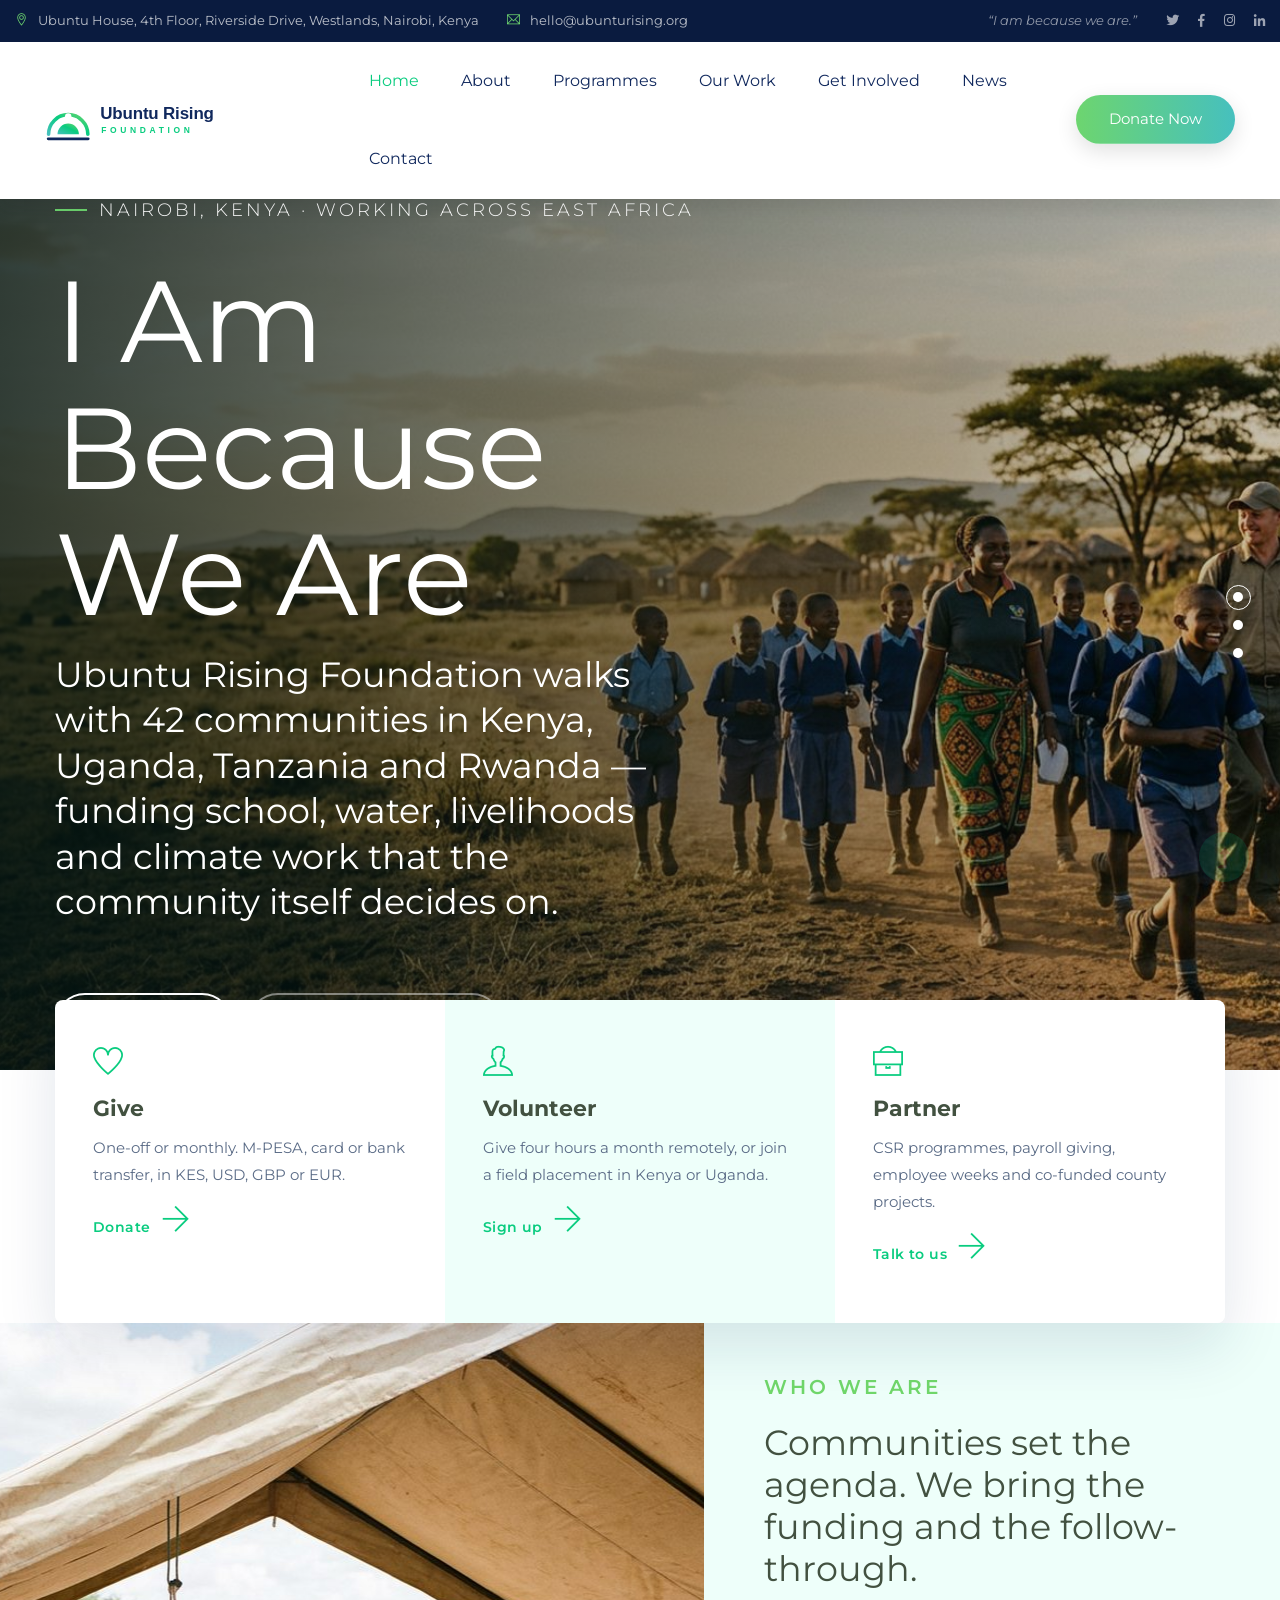
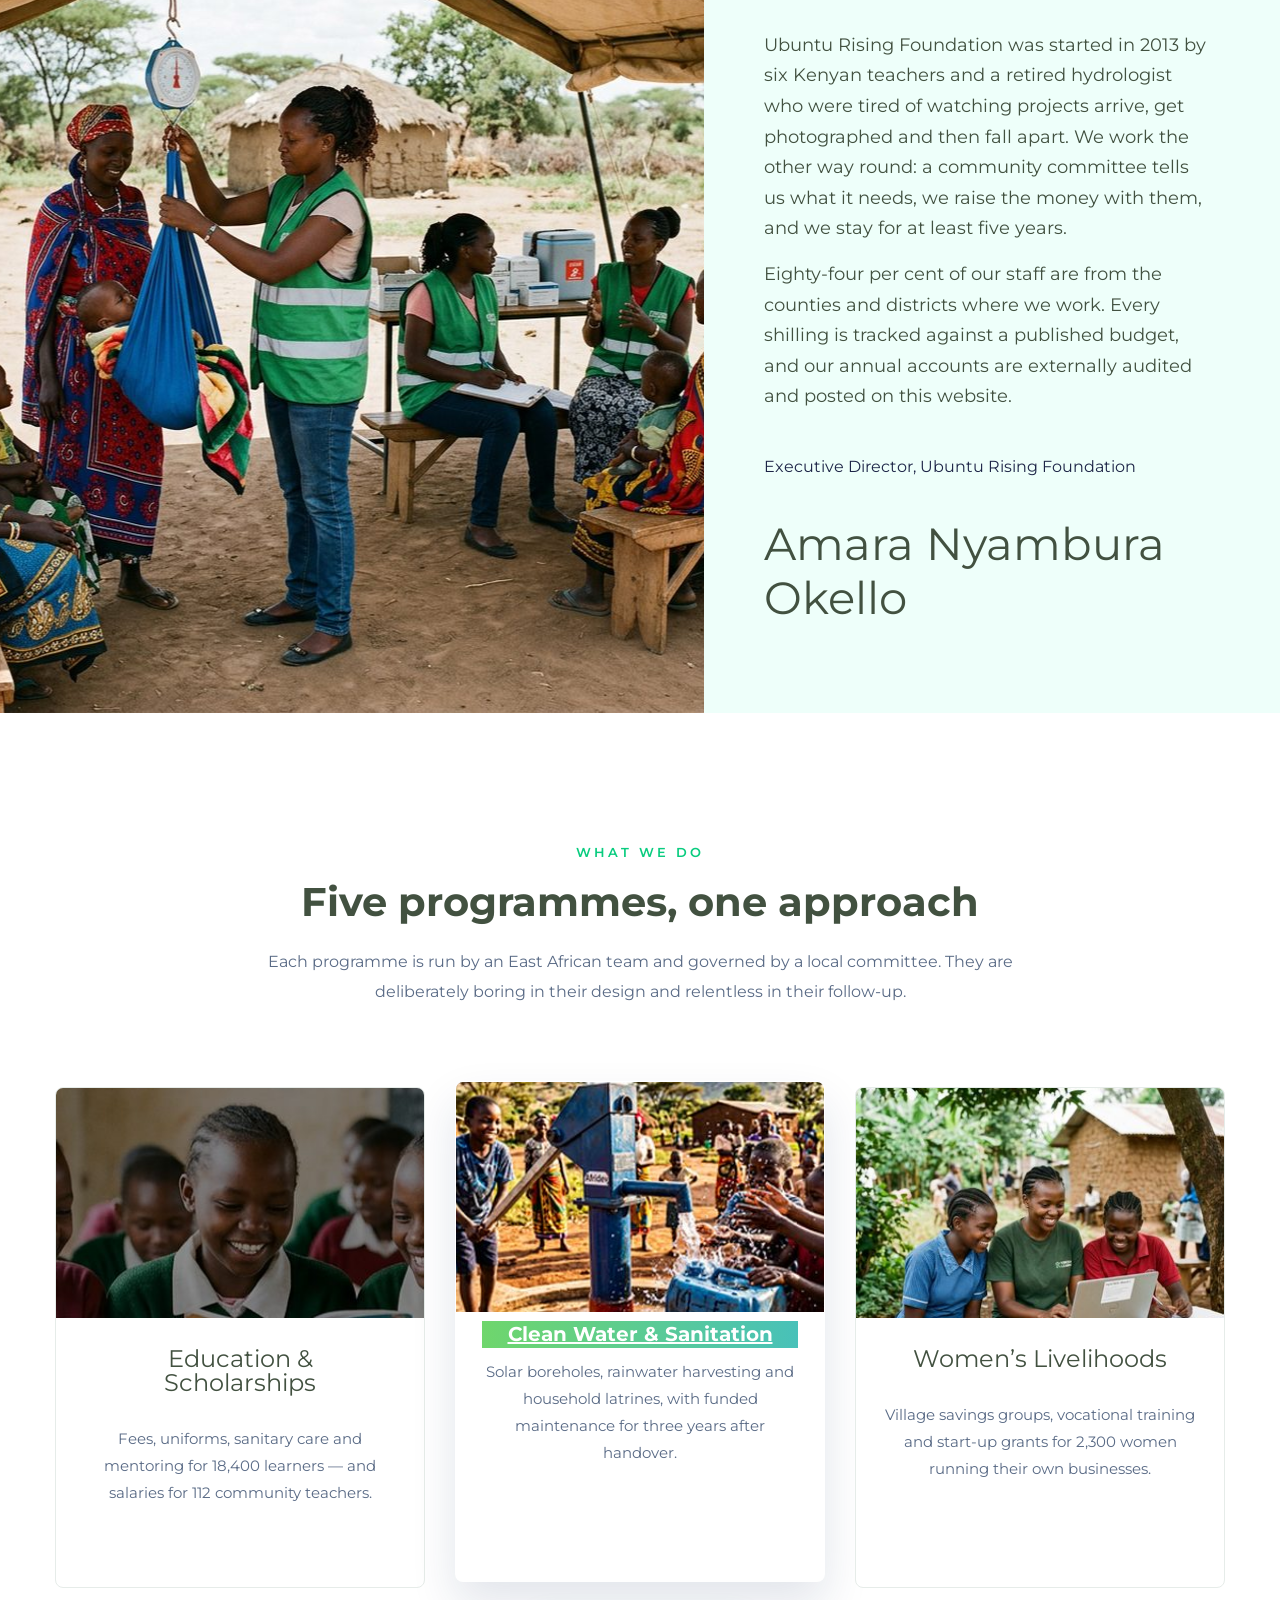
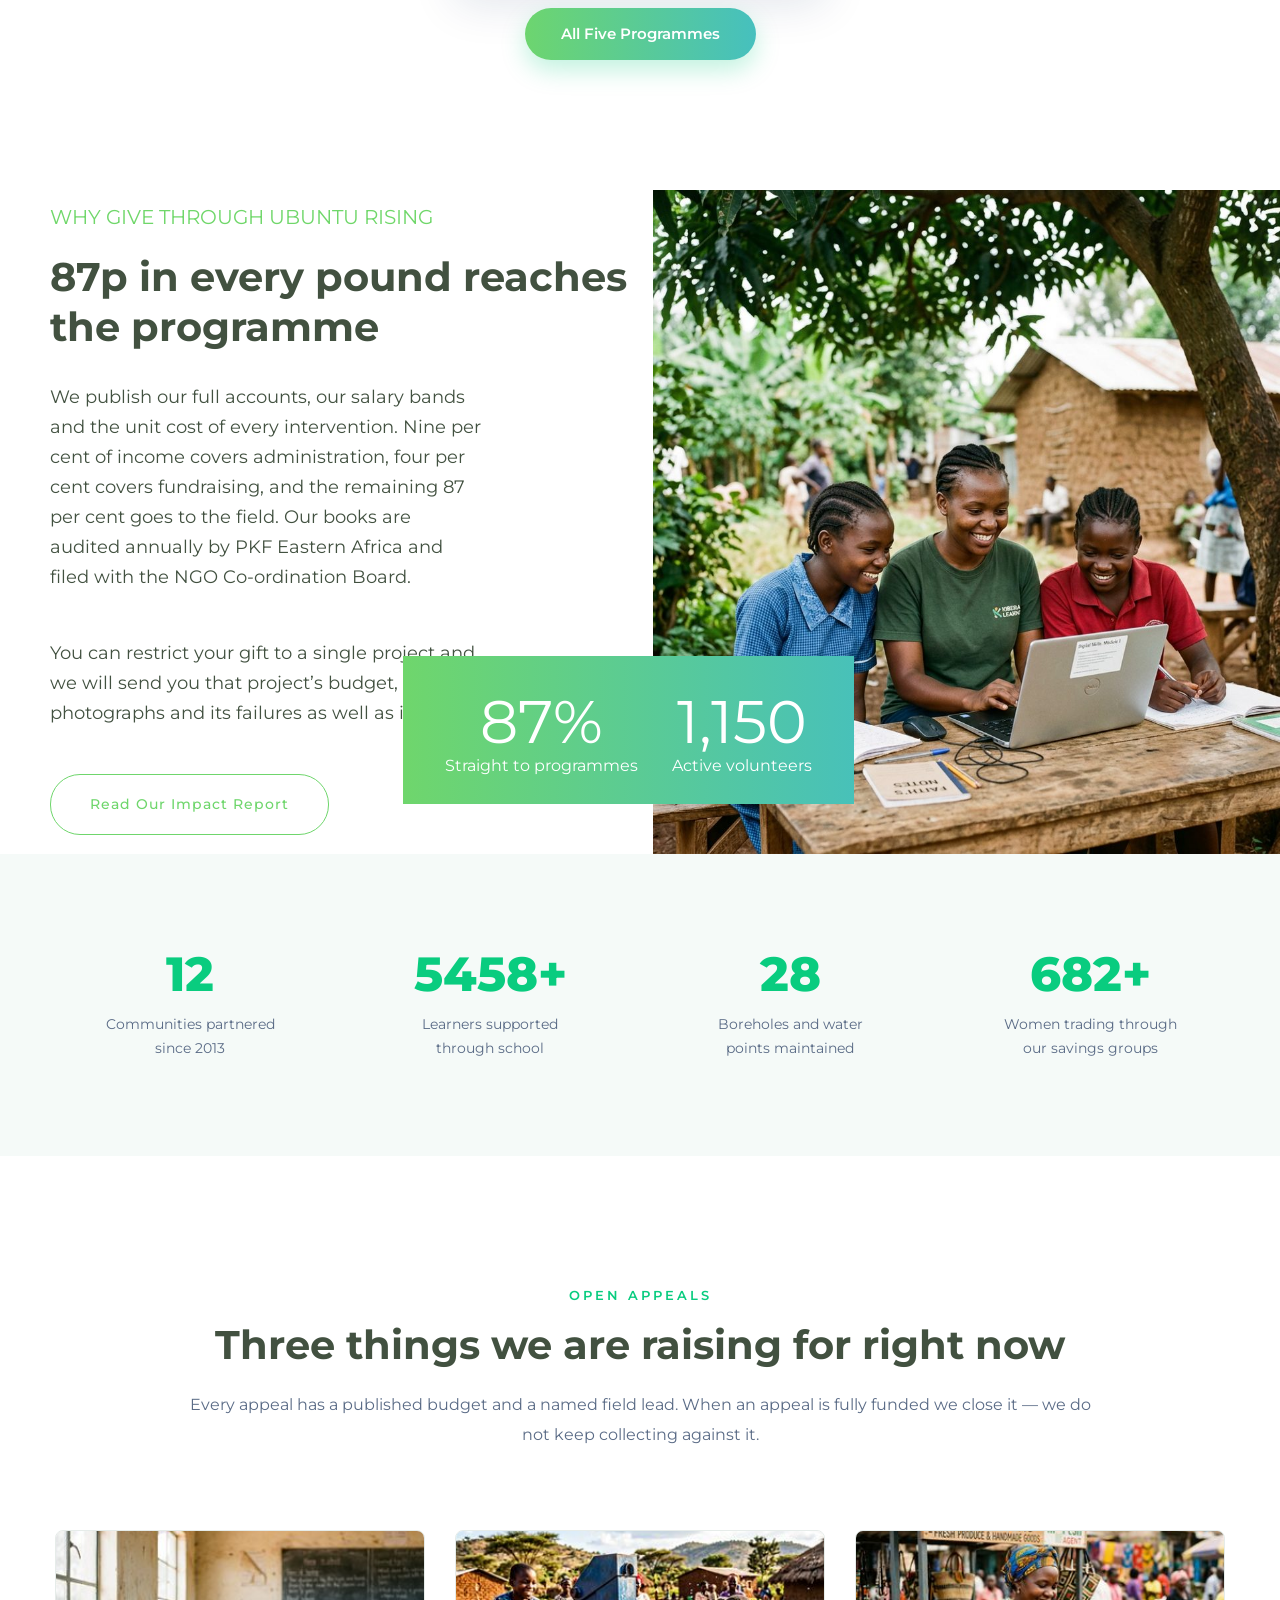
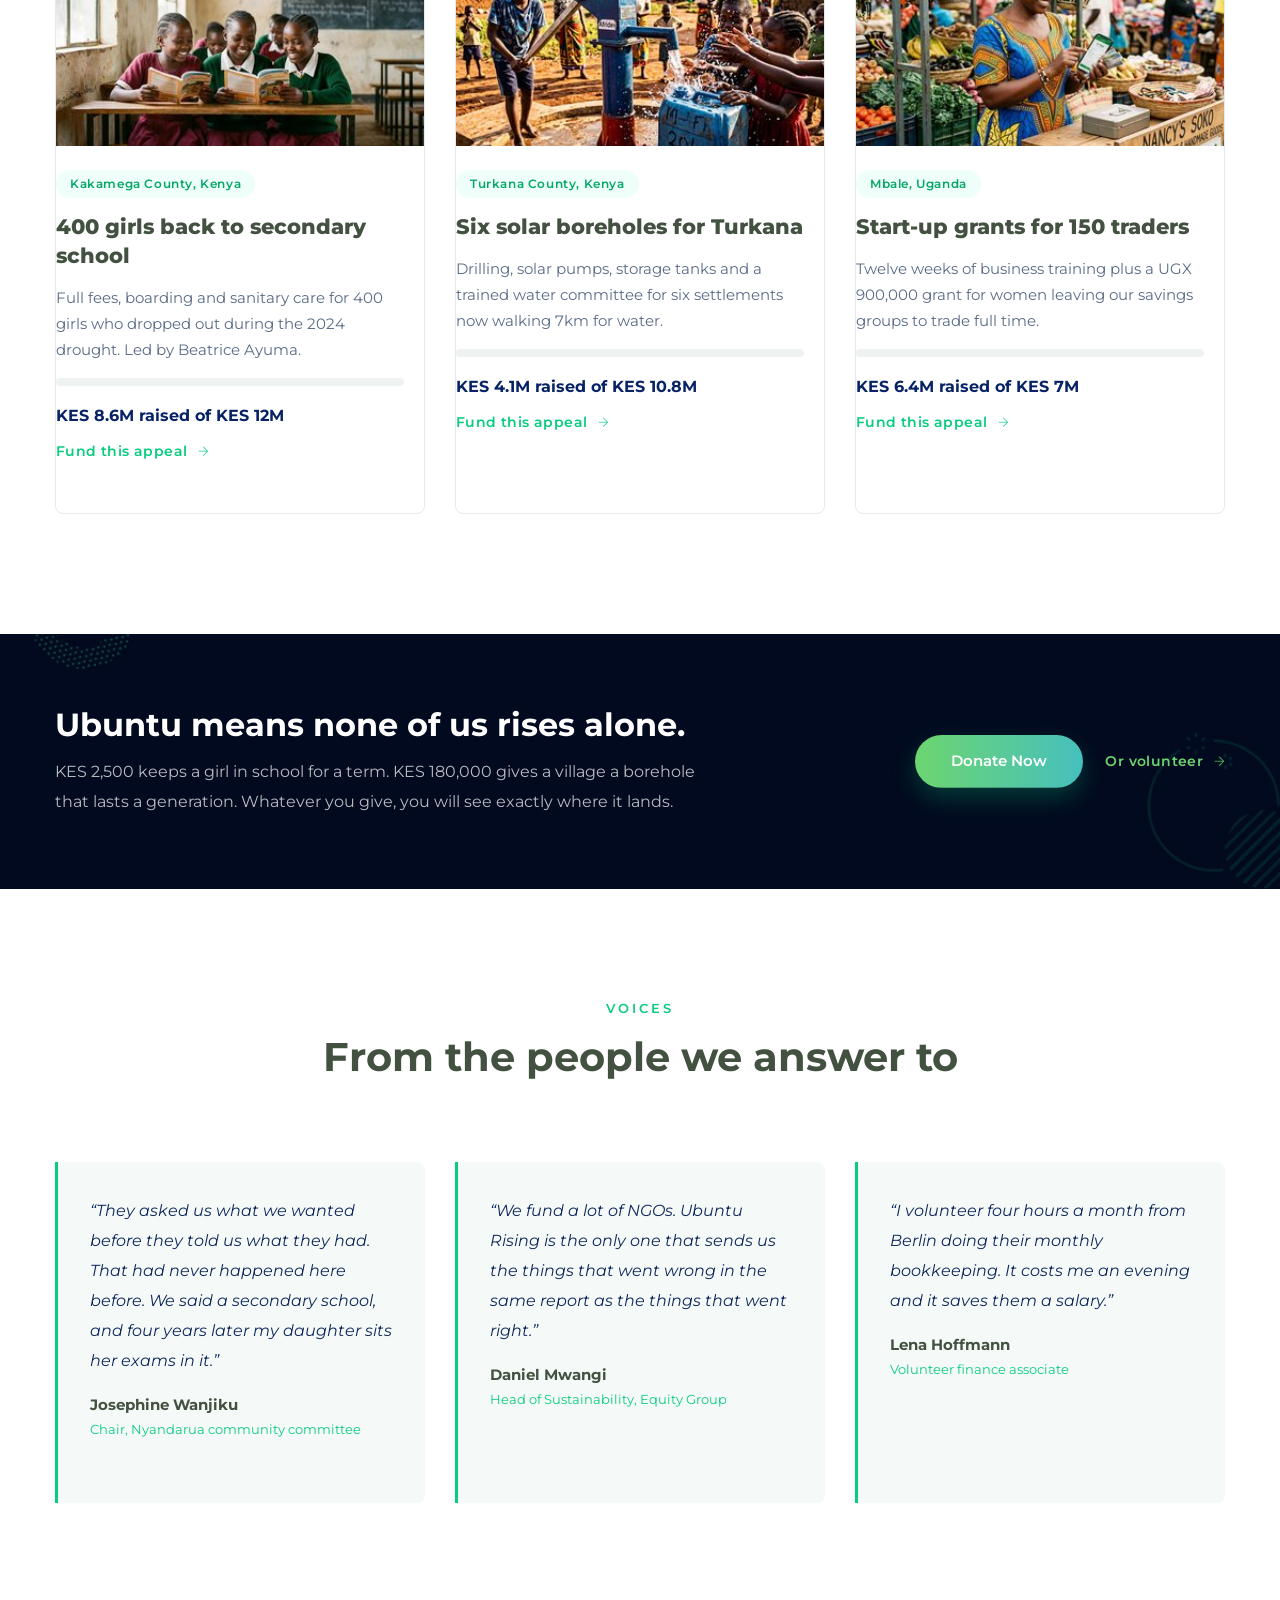
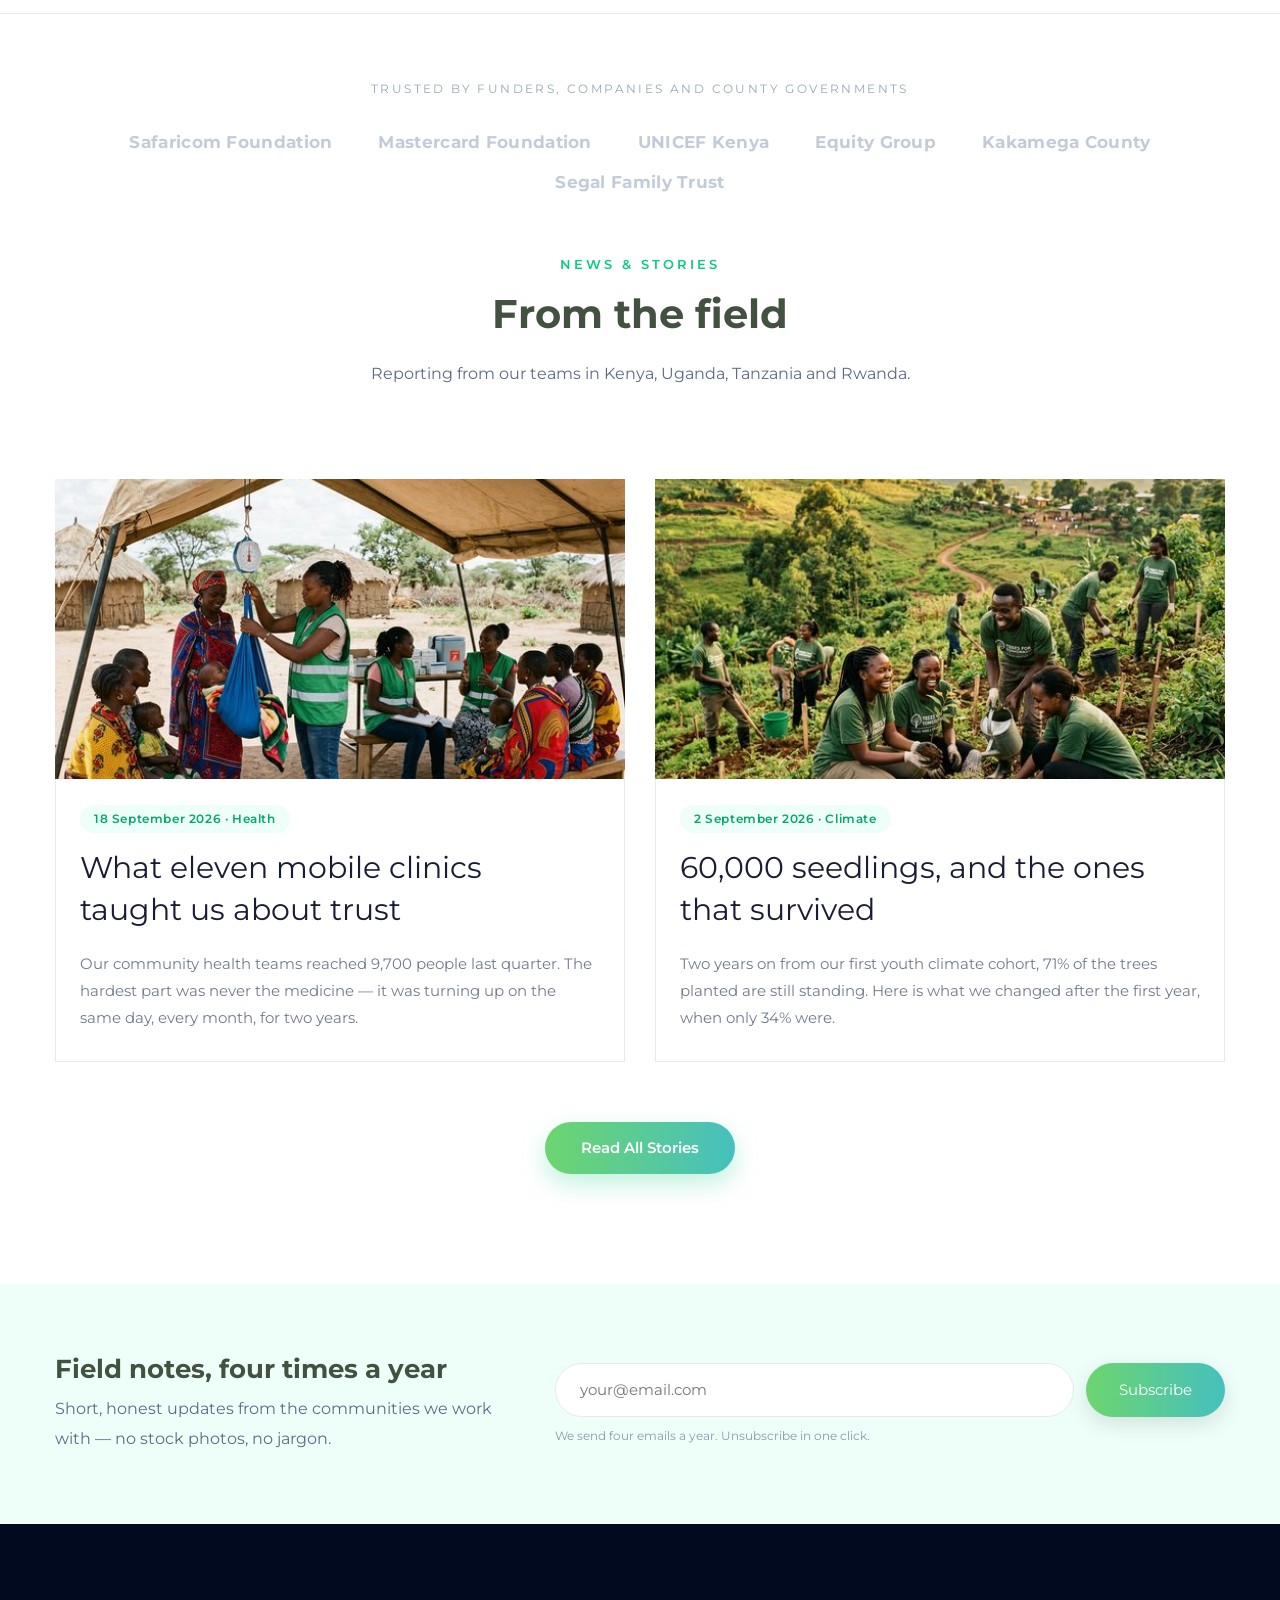
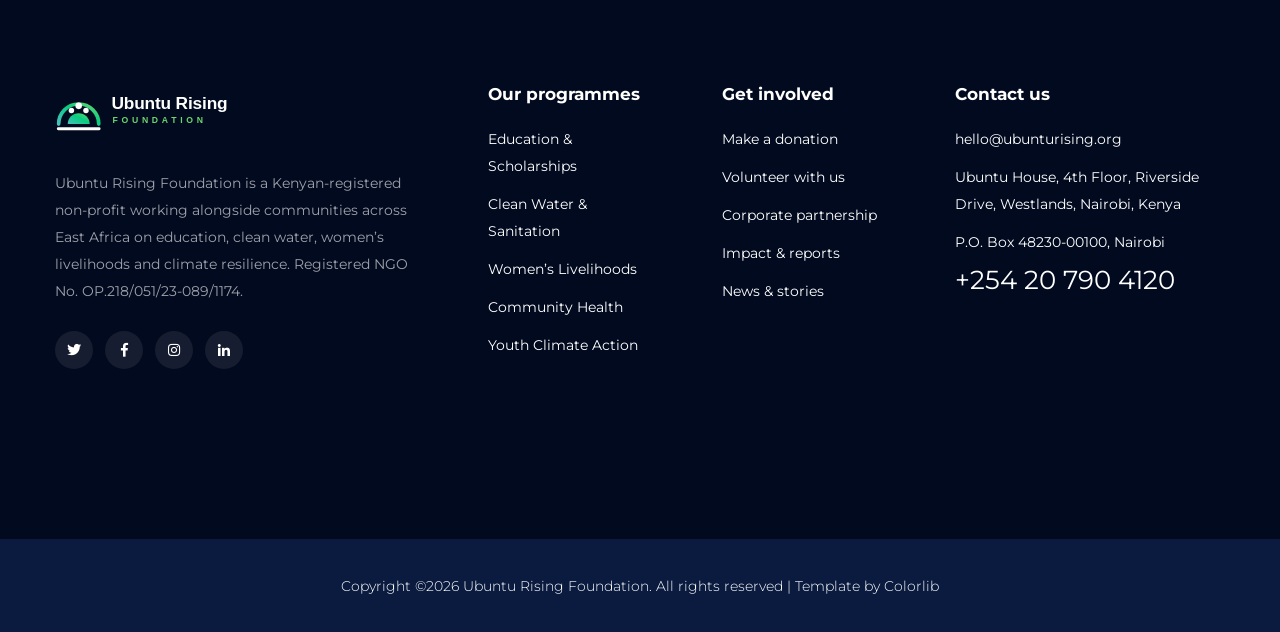
==== commit 41972261: "Rebuild site as Ubuntu Rising Foundation Rebrand the supplied Colorlib 'Environmental Organization' " ====
--- a/index.html
+++ b/index.html
@@ -1,13 +1,17 @@
 <!doctype html>
 <html class="no-js" lang="en">
+
 <head>
     <meta charset="utf-8">
     <meta http-equiv="x-ua-compatible" content="ie=edge">
-    <title>Water, schools and livelihoods across East Africa | Ubuntu Rising Foundation</title>
-    <meta name="description" content="Ubuntu Rising Foundation is a Nairobi-based NGO delivering clean water, education, health and livelihood programmes across East Africa. Donate, volunteer or partner with us.">
+    <title>Ubuntu Rising Foundation | Community-led change across East Africa</title>
+    <meta name="description" content="Ubuntu Rising Foundation is a Nairobi-based NGO working with 42 communities across Kenya, Uganda, Tanzania and Rwanda on education, clean water, women's livelihoods, health and climate action. Donate, volunteer or partner with us.">
     <meta name="viewport" content="width=device-width, initial-scale=1">
-    <link rel="manifest" href="site.webmanifest">
-    <link rel="shortcut icon" type="image/x-icon" href="assets/img/favicon.ico">
+    <meta property="og:title" content="Ubuntu Rising Foundation | Community-led change across East Africa">
+    <meta property="og:description" content="Ubuntu Rising Foundation is a Nairobi-based NGO working with 42 communities across Kenya, Uganda, Tanzania and Rwanda on education, clean water, women's livelihoods, health and climate action. Donate, volunteer or partner with us.">
+    <meta property="og:type" content="website">
+    <meta property="og:image" content="assets/img/hero/h1_hero1.jpg">
+    <link rel="shortcut icon" type="image/svg+xml" href="assets/img/logo/mark.svg">
 
     <!-- CSS here -->
     <link rel="stylesheet" href="assets/css/bootstrap.min.css">
@@ -24,7 +28,7 @@
     <link rel="stylesheet" href="assets/css/slick.css">
     <link rel="stylesheet" href="assets/css/nice-select.css">
     <link rel="stylesheet" href="assets/css/style.css">
-    <link rel="stylesheet" href="assets/css/ubuntu.css">
+    <link rel="stylesheet" href="assets/css/urf.css">
 </head>
 
 <body>
@@ -34,60 +38,65 @@
             <div class="preloader-inner position-relative">
                 <div class="preloader-circle"></div>
                 <div class="preloader-img pere-text">
-                    <img src="assets/img/logo/loder.png" alt="Ubuntu Rising Foundation">
+                    <img src="assets/img/logo/mark.svg" alt="Ubuntu Rising Foundation">
                 </div>
             </div>
         </div>
     </div>
     <!-- Preloader End -->
+
     <header>
-        <!-- Header Start -->
         <div class="header-area">
-            <div class="main-header ">
-                <div class="header-bottom  header-sticky">
+            <div class="main-header">
+                <div class="header-top d-none d-lg-block">
                     <div class="container-fluid">
                         <div class="row align-items-center">
-                            <!-- Logo -->
-                            <div class="col-xl-2 col-lg-2">
+                            <div class="col-lg-7">
+                                <div class="header-info-left">
+                                    <span><i class="ti-location-pin"></i> Ubuntu House, 4th Floor, Riverside Drive, Westlands, Nairobi, Kenya</span>
+                                    <span class="ml-25"><i class="ti-email"></i> <a href="mailto:hello@ubunturising.org">hello@ubunturising.org</a></span>
+                                </div>
+                            </div>
+                            <div class="col-lg-5">
+                                <div class="header-info-right text-right">
+                                    <span class="urf-tagline">&ldquo;I am because we are.&rdquo;</span>
+                                    <a href="#" aria-label="Ubuntu Rising on X"><i class="fab fa-twitter"></i></a>
+                                    <a href="#" aria-label="Ubuntu Rising on Facebook"><i class="fab fa-facebook-f"></i></a>
+                                    <a href="#" aria-label="Ubuntu Rising on Instagram"><i class="fab fa-instagram"></i></a>
+                                    <a href="#" aria-label="Ubuntu Rising on LinkedIn"><i class="fab fa-linkedin-in"></i></a>
+                                </div>
+                            </div>
+                        </div>
+                    </div>
+                </div>
+                <div class="header-bottom header-sticky">
+                    <div class="container-fluid">
+                        <div class="row align-items-center">
+                            <div class="col-xl-3 col-lg-3 col-md-6 col-6">
                                 <div class="logo">
-                                    <a href="index.html"><img src="assets/img/logo/logo.png" alt="Ubuntu Rising Foundation"></a>
-                                </div>
-                            </div>
-                            <div class="col-xl-10 col-lg-10">
-                                <div class="menu-wrapper  d-flex align-items-center justify-content-end">
-                                    <!-- Main-menu -->
+                                    <a href="index.html"><img src="assets/img/logo/logo.svg" alt="Ubuntu Rising Foundation" width="230" height="50"></a>
+                                </div>
+                            </div>
+                            <div class="col-xl-9 col-lg-9">
+                                <div class="menu-wrapper d-flex align-items-center justify-content-end">
                                     <div class="main-menu d-none d-lg-block">
                                         <nav>
                                             <ul id="navigation">
-                                                <li><a href="index.html">Home</a></li>
+                                                <li class="active"><a href="index.html">Home</a></li>
                                                 <li><a href="about.html">About</a></li>
-                                                <li><a href="what-do.html">What we Do</a></li>
-                                                <li><a href="projects.html">Projects</a></li>
-                                                <li><a href="volunteer.html">Get Involved</a>
-                                                    <ul class="submenu">
-                                                        <li><a href="volunteer.html">Volunteer</a></li>
-                                                        <li><a href="partners.html">Corporate Partners</a></li>
-                                                        <li><a href="donate.html">Donate</a></li>
-                                                    </ul>
-                                                </li>
-                                                <li><a href="blog.html">News</a>
-                                                    <ul class="submenu">
-                                                        <li><a href="blog.html">Latest Stories</a></li>
-                                                        <li><a href="blog_details.html">Story Details</a></li>
-                                                        <li><a href="elements.html">Style Guide</a></li>
-                                                    </ul>
-                                                </li>
+                                                <li><a href="programmes.html">Programmes</a></li>
+                                                <li><a href="projects.html">Our Work</a><ul class="submenu"><li><a href="projects.html">Current Projects</a></li><li><a href="impact.html">Impact & Transparency</a></li></ul></li>
+                                                <li><a href="volunteer.html">Get Involved</a><ul class="submenu"><li><a href="volunteer.html">Volunteer</a></li><li><a href="partners.html">Corporate Partners</a></li></ul></li>
+                                                <li><a href="blog.html">News</a><ul class="submenu"><li><a href="blog.html">Latest News</a></li><li><a href="blog_details.html">Story Detail</a></li></ul></li>
                                                 <li><a href="contact.html">Contact</a></li>
                                             </ul>
                                         </nav>
                                     </div>
-                                    <!-- Header-btn -->
                                     <div class="header-right-btn d-none d-lg-block ml-20">
                                         <a href="donate.html" class="btn header-btn">Donate Now</a>
                                     </div>
                                 </div>
                             </div>
-                            <!-- Mobile Menu -->
                             <div class="col-12">
                                 <div class="mobile_menu d-block d-lg-none"></div>
                             </div>
@@ -96,54 +105,58 @@
                 </div>
             </div>
         </div>
-        <!-- Header End -->
     </header>
     <main>
-        <!-- slider Area Start-->
+        <!-- Hero slider -->
         <div class="slider-area position-relative">
             <div class="slider-active dot-style">
-                <!-- Single Slider -->
                 <div class="single-slider hero-overly slider-height slider-bg1 d-flex align-items-center">
                     <div class="container">
                         <div class="row">
-                            <div class="col-xl-8 col-lg-8 col-md-8 col-sm-10">
+                            <div class="col-xl-8 col-lg-8 col-md-9 col-sm-11">
                                 <div class="hero__caption">
-                                    <h1 data-animation="fadeInUp" data-delay=".2s">Ubuntu Rising</h1>
-                                    <P data-animation="fadeInUp" data-delay=".4s">Communities across East Africa rising together &ndash;<br> with water, schooling, health and work.</P>
+                                    <span class="urf-eyebrow" data-animation="fadeInUp" data-delay=".1s">Nairobi, Kenya &middot; working across East Africa</span>
+                                    <h1 data-animation="fadeInUp" data-delay=".2s">I am because<br>we are</h1>
+                                    <p data-animation="fadeInUp" data-delay=".4s">Ubuntu Rising Foundation walks with 42 communities in Kenya, Uganda,
+                                        Tanzania and Rwanda &mdash; funding school, water, livelihoods and climate work that the
+                                        community itself decides on.</p>
                                     <div class="hero__btn">
-                                        <a href="donate.html" class="hero-btn mb-10"  data-animation="fadeInUp" data-delay=".8s">Donate Now</a>
-                                    </div>
-                                </div>
-                            </div>
-                        </div>
-                    </div>
-                </div>
-                <!-- Single Slider -->
+                                        <a href="donate.html" class="hero-btn mb-10" data-animation="fadeInUp" data-delay=".8s">Donate now</a>
+                                        <a href="programmes.html" class="hero-btn hero-btn-ghost mb-10" data-animation="fadeInUp" data-delay="1s">See our programmes</a>
+                                    </div>
+                                </div>
+                            </div>
+                        </div>
+                    </div>
+                </div>
                 <div class="single-slider hero-overly slider-height slider-bg2 d-flex align-items-center">
                     <div class="container">
                         <div class="row">
-                            <div class="col-xl-8 col-lg-8 col-md-8 col-sm-10">
+                            <div class="col-xl-8 col-lg-8 col-md-9 col-sm-11">
                                 <div class="hero__caption">
-                                    <h1 data-animation="fadeInUp" data-delay=".2s">Safe water, close to home</h1>
-                                    <P data-animation="fadeInUp" data-delay=".4s">186 water points built with the villages that now<br> own and maintain every one of them.</P>
+                                    <span class="urf-eyebrow" data-animation="fadeInUp" data-delay=".1s">Clean water &amp; sanitation</span>
+                                    <h1 data-animation="fadeInUp" data-delay=".2s">Water within<br>a ten minute walk</h1>
+                                    <p data-animation="fadeInUp" data-delay=".4s">Ninety-six solar boreholes, each one handed over to a community water
+                                        committee with three years of funded maintenance. No borehole we have drilled has been abandoned.</p>
                                     <div class="hero__btn">
-                                        <a href="projects.html" class="hero-btn mb-10"  data-animation="fadeInUp" data-delay=".8s">See our projects</a>
-                                    </div>
-                                </div>
-                            </div>
-                        </div>
-                    </div>
-                </div>
-                <!-- Single Slider -->
+                                        <a href="projects.html" class="hero-btn mb-10" data-animation="fadeInUp" data-delay=".8s">Fund a water point</a>
+                                    </div>
+                                </div>
+                            </div>
+                        </div>
+                    </div>
+                </div>
                 <div class="single-slider hero-overly slider-height slider-bg3 d-flex align-items-center">
                     <div class="container">
                         <div class="row">
-                            <div class="col-xl-8 col-lg-8 col-md-8 col-sm-10">
+                            <div class="col-xl-8 col-lg-8 col-md-9 col-sm-11">
                                 <div class="hero__caption">
-                                    <h1 data-animation="fadeInUp" data-delay=".2s">Stand with us</h1>
-                                    <P data-animation="fadeInUp" data-delay=".4s">2,400 volunteers and 40 corporate partners<br> make this work possible. Add your name.</P>
+                                    <span class="urf-eyebrow" data-animation="fadeInUp" data-delay=".1s">Volunteer &amp; partner</span>
+                                    <h1 data-animation="fadeInUp" data-delay=".2s">Bring your skills<br>to the work</h1>
+                                    <p data-animation="fadeInUp" data-delay=".4s">1,150 volunteers &mdash; teachers, hydrologists, accountants, designers
+                                        and nurses &mdash; give time to Ubuntu Rising every year. Most of them never leave their home city.</p>
                                     <div class="hero__btn">
-                                        <a href="volunteer.html" class="hero-btn mb-10"  data-animation="fadeInUp" data-delay=".8s">Get involved</a>
+                                        <a href="volunteer.html" class="hero-btn mb-10" data-animation="fadeInUp" data-delay=".8s">Join as a volunteer</a>
                                     </div>
                                 </div>
                             </div>
@@ -152,125 +165,202 @@
                 </div>
             </div>
         </div>
-        <!-- slider Area End-->
-        <!-- Impact counters Start -->
-        <div class="impact-area">
-            <div class="container">
-                <div class="row">
-                    <div class="col-lg-3 col-md-6"><div class="single-impact text-center">
-                        <span class="counter">214000</span><p>People reached since 2012</p></div></div>
-                    <div class="col-lg-3 col-md-6"><div class="single-impact text-center">
-                        <span class="counter">186</span><p>Water points built &amp; maintained</p></div></div>
-                    <div class="col-lg-3 col-md-6"><div class="single-impact text-center">
-                        <span class="counter">3120</span><p>Scholarships awarded</p></div></div>
-                    <div class="col-lg-3 col-md-6"><div class="single-impact text-center">
-                        <span class="counter">87</span><p>Pence in every pound to programmes</p></div></div>
-                </div>
-            </div>
-        </div>
-        <!-- Impact counters End -->
-        <!-- Mission Start -->
+        <!-- Hero slider end -->
+
+        <!-- Three doors -->
+        <section class="urf-doors">
+            <div class="container">
+                <div class="row no-gutters">
+                    <div class="col-lg-4 col-md-4">
+                        <a class="urf-door" href="donate.html">
+                            <i class="ti-heart"></i>
+                            <h4>Give</h4>
+                            <p>One-off or monthly. M-PESA, card or bank transfer, in KES, USD, GBP or EUR.</p>
+                            <span class="urf-link-arrow">Donate <i class="ti-arrow-right"></i></span>
+                        </a>
+                    </div>
+                    <div class="col-lg-4 col-md-4">
+                        <a class="urf-door urf-door-mid" href="volunteer.html">
+                            <i class="ti-user"></i>
+                            <h4>Volunteer</h4>
+                            <p>Give four hours a month remotely, or join a field placement in Kenya or Uganda.</p>
+                            <span class="urf-link-arrow">Sign up <i class="ti-arrow-right"></i></span>
+                        </a>
+                    </div>
+                    <div class="col-lg-4 col-md-4">
+                        <a class="urf-door" href="partners.html">
+                            <i class="ti-briefcase"></i>
+                            <h4>Partner</h4>
+                            <p>CSR programmes, payroll giving, employee weeks and co-funded county projects.</p>
+                            <span class="urf-link-arrow">Talk to us <i class="ti-arrow-right"></i></span>
+                        </a>
+                    </div>
+                </div>
+            </div>
+        </section>
+        <!-- Three doors end -->
+
+        <!-- Mission -->
         <div class="visit-tailor-area fix">
             <div class="tailor-offers"></div>
             <div class="tailor-details">
-                <span>Our Mission</span>
-                <h2>Dignity first, delivered with the community</h2>
-                <p>Ubuntu Rising Foundation exists so that no household in East Africa is held back by
-                    a lack of safe water, a missed school term or an unaffordable clinic visit.
-                    Every project we run is designed with a community committee, delivered by local
-                    artisans and technicians, and handed over with a maintenance fund already in place.</p>
-                <p class="pera-bottom">&ldquo;I am because we are&rdquo; is not a slogan for us &ndash; it is a budget line.
-                    Eighty-seven cents of every shilling we receive reaches programmes in Kenya, Uganda,
-                    Tanzania and Rwanda, and our audited accounts are published every February.</p>
+                <span>Who we are</span>
+                <h2>Communities set the agenda. We bring the funding and the follow-through.</h2>
+                <p>Ubuntu Rising Foundation was started in 2013 by six Kenyan teachers and a retired hydrologist who were
+                    tired of watching projects arrive, get photographed and then fall apart. We work the other way round:
+                    a community committee tells us what it needs, we raise the money with them, and we stay for at least
+                    five years.</p>
+                <p class="pera-bottom">Eighty-four per cent of our staff are from the counties and districts where we work.
+                    Every shilling is tracked against a published budget, and our annual accounts are externally audited
+                    and posted on this website.</p>
                 <div class="footer-tittles">
                     <p>Executive Director, Ubuntu Rising Foundation</p>
-                    <h2>Amina Wanjiru Otieno</h2>
+                    <h2>Amara Nyambura Okello</h2>
                 </div>
             </div>
         </div>
-        <!-- Mission End -->
-        <!-- Programme pillars Start -->
+        <!-- Mission end -->
+
+        <!-- Programme cards -->
         <div class="service-area section-padding30">
             <div class="container">
+                <div class="row justify-content-center">
+                    <div class="col-xl-9 col-lg-10">
+                        <div class="section-tittle text-center mb-80">
+                            <span class="urf-eyebrow-dark">What we do</span>
+                            <h2>Five programmes, one approach</h2>
+                            <p class="pl-20 pr-20">Each programme is run by an East African team and governed by a local
+                                committee. They are deliberately boring in their design and relentless in their follow-up.</p>
+                        </div>
+                    </div>
+                </div>
                 <div class="row">
                     <div class="col-lg-4 col-md-6 col-sm-11">
                         <div class="single-cat text-center mb-30">
                             <div class="cat-icon">
-                                <img src="assets/img/gallery/services1.png" alt="A community water point in rural Kenya">
+                                <img src="assets/img/gallery/services1.jpg" alt="A pupil with his exercise book in a rural classroom">
                             </div>
                             <div class="cat-cap">
-                                <h5><a href="what-do.html">Water &amp; Sanitation</a></h5>
+                                <h5><a href="programmes.html#education">Education &amp; Scholarships</a></h5>
+                                <p>Fees, uniforms, sanitary care and mentoring for 18,400 learners &mdash; and salaries for
+                                    112 community teachers.</p>
                             </div>
                         </div>
                     </div>
                     <div class="col-lg-4 col-md-6 col-sm-11">
                         <div class="single-cat active text-center mb-30">
                             <div class="cat-icon">
-                                <img src="assets/img/gallery/services2.png" alt="Learners sharing a laptop in a community digital lab">
+                                <img src="assets/img/gallery/services2.jpg" alt="Clean water from a village hand pump">
                             </div>
                             <div class="cat-cap">
-                                <h5><a href="what-do.html">Education &amp; Skills</a></h5>
+                                <h5><a href="programmes.html#water">Clean Water &amp; Sanitation</a></h5>
+                                <p>Solar boreholes, rainwater harvesting and household latrines, with funded maintenance
+                                    for three years after handover.</p>
                             </div>
                         </div>
                     </div>
                     <div class="col-lg-4 col-md-6 col-sm-11">
                         <div class="single-cat text-center mb-30">
                             <div class="cat-icon">
-                                <img src="assets/img/gallery/services3.png" alt="Community health workers in a training session">
+                                <img src="assets/img/gallery/services3.jpg" alt="A woman training on a sewing machine">
                             </div>
                             <div class="cat-cap">
-                                <h5><a href="what-do.html">Community Health</a></h5>
-                            </div>
-                        </div>
+                                <h5><a href="programmes.html#women">Women&rsquo;s Livelihoods</a></h5>
+                                <p>Village savings groups, vocational training and start-up grants for 2,300 women
+                                    running their own businesses.</p>
+                            </div>
+                        </div>
+                    </div>
+                </div>
+                <div class="row justify-content-center">
+                    <div class="col-auto">
+                        <a href="programmes.html" class="btn urf-btn-solid mt-20">All five programmes</a>
                     </div>
                 </div>
             </div>
         </div>
-        <!-- Programme pillars End -->
-        <!-- Why join us Start -->
+        <!-- Programme cards end -->
+
+        <!-- Why join -->
         <section class="support-company-area fix pt-10">
             <div class="support-wrapper align-items-center">
                 <div class="left-content">
                     <div class="section-tittle section-tittle2 mb-30">
-                        <span>Why you should join us</span>
-                        <h2>Local teams, measured results, open books</h2>
+                        <span>Why give through Ubuntu Rising</span>
+                        <h2>87p in every pound reaches the programme</h2>
                     </div>
                     <div class="support-caption">
-                        <p class="pera-top">Ninety-four per cent of our staff and volunteers are East African.
-                            We publish the cost per beneficiary of every programme, we survey the
-                            households we serve twice a year, and we never start a project we cannot
-                            hand over to the community within 24 months.</p>
-                        <a href="volunteer.html" class="border-btn">Join Us Today</a>
+                        <p class="pera-top">We publish our full accounts, our salary bands and the unit cost of every
+                            intervention. Nine per cent of income covers administration, four per cent covers fundraising,
+                            and the remaining 87 per cent goes to the field. Our books are audited annually by
+                            PKF Eastern Africa and filed with the NGO Co-ordination Board.</p>
+                        <p class="pera-top">You can restrict your gift to a single project and we will send you that
+                            project&rsquo;s budget, its photographs and its failures as well as its wins.</p>
+                        <a href="impact.html" class="border-btn">Read our impact report</a>
                     </div>
                 </div>
                 <div class="right-content">
                     <div class="right-img">
-                        <img src="assets/img/gallery/safe_in.png" alt="Volunteers packing relief and hygiene kits">
+                        <img src="assets/img/gallery/safe_in.jpg" alt="A mentor teaching two teenage girls at a community learning centre">
                     </div>
                     <div class="support-img-cap text-center d-flex">
                         <div class="single-one">
-                            <span>128</span>
-                            <p>Projects delivered</p>
+                            <span>87%</span>
+                            <p>Straight to programmes</p>
                         </div>
                         <div class="single-two">
-                            <span>2,400</span>
+                            <span>1,150</span>
                             <p>Active volunteers</p>
                         </div>
                     </div>
                 </div>
             </div>
         </section>
-        <!-- Why join us End -->
-        <!-- Appeals Start -->
+        <!-- Why join end -->
+
+        <!-- Impact numbers -->
+        <section class="urf-stats ">
+            <div class="container">
+                <div class="row">
+                    <div class="col-lg-3 col-md-6 col-6">
+                        <div class="urf-stat">
+                            <span class="counter">42</span>
+                            <p>Communities partnered<br>since 2013</p>
+                        </div>
+                    </div>
+                    <div class="col-lg-3 col-md-6 col-6">
+                        <div class="urf-stat">
+                            <span class="counter">18400</span><span class="urf-stat-plus">+</span>
+                            <p>Learners supported<br>through school</p>
+                        </div>
+                    </div>
+                    <div class="col-lg-3 col-md-6 col-6">
+                        <div class="urf-stat">
+                            <span class="counter">96</span>
+                            <p>Boreholes and water<br>points maintained</p>
+                        </div>
+                    </div>
+                    <div class="col-lg-3 col-md-6 col-6">
+                        <div class="urf-stat">
+                            <span class="counter">2300</span><span class="urf-stat-plus">+</span>
+                            <p>Women trading through<br>our savings groups</p>
+                        </div>
+                    </div>
+                </div>
+            </div>
+        </section>
+        <!-- Impact numbers end -->
+
+        <!-- Live appeals -->
         <div class="our-cases-area section-padding30">
             <div class="container">
                 <div class="row justify-content-center">
-                    <div class="col-xl-10 col-lg-10 ">
+                    <div class="col-xl-10 col-lg-10">
                         <div class="section-tittle text-center mb-80">
-                            <h2>Three appeals that need you this quarter</h2>
-                            <p class="pl-20 pr-20">Each appeal is costed line by line and reported on monthly.
-                            Choose the one closest to your heart, or let us direct your gift to where the
-                            need is greatest today.</p>
+                            <span class="urf-eyebrow-dark">Open appeals</span>
+                            <h2>Three things we are raising for right now</h2>
+                            <p class="pl-20 pr-20">Every appeal has a published budget and a named field lead. When an
+                                appeal is fully funded we close it &mdash; we do not keep collecting against it.</p>
                         </div>
                     </div>
                 </div>
@@ -278,12 +368,13 @@
                     <div class="col-lg-4 col-md-6 col-sm-6">
                         <div class="single-cases mb-40">
                             <div class="cases-img">
-                                <img src="assets/img/gallery/case1.png" alt="A girl drawing water from a village borehole">
+                                <img src="assets/img/gallery/case1.jpg" alt="Girls reading in a classroom in Kakamega">
                             </div>
                             <div class="cases-caption">
-                                <h3><a href="donate.html">Turkana Borehole Appeal</a></h3>
-                                <p>Twelve solar-powered boreholes for drought-hit villages in Turkana
-                                    County, each serving about 900 people.</p>
+                                <span class="urf-pill">Kakamega County, Kenya</span>
+                                <h3><a href="projects.html">400 girls back to secondary school</a></h3>
+                                <p>Full fees, boarding and sanitary care for 400 girls who dropped out during the 2024
+                                    drought. Led by Beatrice Ayuma.</p>
                                 <div class="single-skill mb-15">
                                     <div class="bar-progress">
                                         <div id="bar1" class="barfiller">
@@ -293,129 +384,151 @@
                                     </div>
                                 </div>
                                 <div class="prices">
-                                    <p><span>KES 5,420,000 of 7,500,000</span></p>
-                                </div>
+                                    <p><span>KES 8.6M raised of KES 12M</span></p>
+                                </div>
+                                <a href="donate.html" class="urf-link-arrow">Fund this appeal <i class="ti-arrow-right"></i></a>
                             </div>
                         </div>
                     </div>
                     <div class="col-lg-4 col-md-6 col-sm-6">
                         <div class="single-cases mb-40">
                             <div class="cases-img">
-                                <img src="assets/img/gallery/case2.png" alt="A trainer leading a classroom session with students">
+                                <img src="assets/img/gallery/case2.jpg" alt="Water flowing from a new borehole hand pump">
                             </div>
                             <div class="cases-caption">
-                                <h3><a href="donate.html">Kibera Scholarship Fund</a></h3>
-                                <p>Four-year secondary school scholarships, mentoring and exam
-                                    support for 250 students from Nairobi's informal settlements.</p>
+                                <span class="urf-pill">Turkana County, Kenya</span>
+                                <h3><a href="projects.html">Six solar boreholes for Turkana</a></h3>
+                                <p>Drilling, solar pumps, storage tanks and a trained water committee for six settlements
+                                    now walking 7km for water.</p>
                                 <div class="single-skill mb-15">
                                     <div class="bar-progress">
                                         <div id="bar2" class="barfiller">
                                             <div class="tipWrap"><span class="tip"></span></div>
-                                            <span class="fill" data-percentage="45"></span>
+                                            <span class="fill" data-percentage="38"></span>
                                         </div>
                                     </div>
                                 </div>
                                 <div class="prices">
-                                    <p><span>KES 3,150,000 of 7,000,000</span></p>
-                                </div>
+                                    <p><span>KES 4.1M raised of KES 10.8M</span></p>
+                                </div>
+                                <a href="donate.html" class="urf-link-arrow">Fund this appeal <i class="ti-arrow-right"></i></a>
                             </div>
                         </div>
                     </div>
                     <div class="col-lg-4 col-md-6 col-sm-6">
-                        <div class="single-cases">
+                        <div class="single-cases mb-40">
                             <div class="cases-img">
-                                <img src="assets/img/gallery/case3.png" alt="A young tailor working in a community workshop">
+                                <img src="assets/img/gallery/case3.jpg" alt="A woman entrepreneur at her market stall">
                             </div>
                             <div class="cases-caption">
-                                <h3><a href="donate.html">Mama Biashara Grants</a></h3>
-                                <p>Start-up grants, tools and twelve weeks of business coaching for
-                                    600 women traders in Kisumu, Mwanza and Kampala.</p>
+                                <span class="urf-pill">Mbale, Uganda</span>
+                                <h3><a href="projects.html">Start-up grants for 150 traders</a></h3>
+                                <p>Twelve weeks of business training plus a UGX 900,000 grant for women leaving our
+                                    savings groups to trade full time.</p>
                                 <div class="single-skill mb-15">
                                     <div class="bar-progress">
                                         <div id="bar3" class="barfiller">
                                             <div class="tipWrap"><span class="tip"></span></div>
-                                            <span class="fill" data-percentage="58"></span>
+                                            <span class="fill" data-percentage="91"></span>
                                         </div>
                                     </div>
                                 </div>
                                 <div class="prices">
-                                    <p><span>KES 2,900,000 of 5,000,000</span></p>
-                                </div>
+                                    <p><span>KES 6.4M raised of KES 7M</span></p>
+                                </div>
+                                <a href="donate.html" class="urf-link-arrow">Fund this appeal <i class="ti-arrow-right"></i></a>
                             </div>
                         </div>
                     </div>
                 </div>
             </div>
         </div>
-        <!-- Appeals End -->
-        <!-- Ways to give Start -->
-        <div class="ways-area section-padding30">
+        <!-- Live appeals end -->
+
+        <!-- CTA band -->
+        <section class="urf-cta-band">
+            <div class="container">
+                <div class="row align-items-center">
+                    <div class="col-xl-8 col-lg-8">
+                        <div class="urf-cta-text">
+                            <h3>Ubuntu means none of us rises alone.</h3>
+                            <p>KES 2,500 keeps a girl in school for a term. KES 180,000 gives a village a borehole that
+                                lasts a generation. Whatever you give, you will see exactly where it lands.</p>
+                        </div>
+                    </div>
+                    <div class="col-xl-4 col-lg-4 text-lg-right">
+                        <a href="donate.html" class="btn urf-btn-solid">Donate now</a>
+                        <a href="volunteer.html" class="urf-link-arrow">Or volunteer <i class="ti-arrow-right"></i></a>
+                    </div>
+                </div>
+            </div>
+        </section>
+        <!-- CTA band end -->
+
+        <!-- Voices -->
+        <section class="urf-voices">
             <div class="container">
                 <div class="row justify-content-center">
-                    <div class="col-xl-9">
-                        <div class="section-tittle text-center mb-70">
-                            <h2>Three ways to rise with us</h2>
-                            <p>Whether you give, give time, or bring your company along, your support turns
-                            into boreholes, classrooms and clinics managed by the people who use them.</p>
+                    <div class="col-xl-8 col-lg-9">
+                        <div class="section-tittle text-center mb-80">
+                            <span class="urf-eyebrow-dark">Voices</span>
+                            <h2>From the people we answer to</h2>
                         </div>
                     </div>
                 </div>
                 <div class="row">
                     <div class="col-lg-4 col-md-6">
-                        <div class="single-way mb-30">
-                            <span class="way-icon"><i class="ti-heart"></i></span>
-                            <h4>Donate</h4>
-                            <p>Give once or monthly by card, M-PESA Paybill or bank transfer. KES 2,500 a
-                            month keeps a village water point serviced all year.</p>
-                            <a href="donate.html" class="way-link">Make a donation <i class="ti-arrow-right"></i></a>
-                        </div>
+                        <blockquote class="urf-quote">
+                            <p>&ldquo;They asked us what we wanted before they told us what they had. That had never
+                                happened here before. We said a secondary school, and four years later my daughter
+                                sits her exams in it.&rdquo;</p>
+                            <cite><strong>Josephine Wanjiku</strong><span>Chair, Nyandarua community committee</span></cite>
+                        </blockquote>
                     </div>
                     <div class="col-lg-4 col-md-6">
-                        <div class="single-way mb-30">
-                            <span class="way-icon"><i class="ti-user"></i></span>
-                            <h4>Volunteer</h4>
-                            <p>Join a Saturday build in Nairobi, mentor a scholarship student online, or
-                            lend professional skills in finance, water engineering or design.</p>
-                            <a href="volunteer.html" class="way-link">Sign up to volunteer <i class="ti-arrow-right"></i></a>
-                        </div>
+                        <blockquote class="urf-quote">
+                            <p>&ldquo;We fund a lot of NGOs. Ubuntu Rising is the only one that sends us the things that
+                                went wrong in the same report as the things that went right.&rdquo;</p>
+                            <cite><strong>Daniel Mwangi</strong><span>Head of Sustainability, Equity Group</span></cite>
+                        </blockquote>
                     </div>
                     <div class="col-lg-4 col-md-6">
-                        <div class="single-way mb-30">
-                            <span class="way-icon"><i class="ti-briefcase"></i></span>
-                            <h4>Partner</h4>
-                            <p>CSR programmes, employee giving, payroll matching and co-funded county
-                            projects with quarterly impact reporting your board can use.</p>
-                            <a href="partners.html" class="way-link">Talk to our partnerships team <i class="ti-arrow-right"></i></a>
-                        </div>
-                    </div>
-                </div>
-            </div>
-        </div>
-        <!-- Ways to give End -->
-        <!-- Partner logos Start -->
-        <div class="partner-strip">
-            <div class="container">
-                <p class="text-center">Trusted by funders and corporate partners across the region</p>
-                <ul class="partner-list">
-                    <li>Safari Telecom Foundation</li>
-                    <li>East Africa Trust</li>
-                    <li>Mazingira Fund</li>
-                    <li>Rift Valley Bank</li>
-                    <li>Jua Kali Logistics</li>
-                    <li>Nile Insurance Group</li>
-                </ul>
-            </div>
-        </div>
-        <!-- Partner logos End -->
-        <!-- Latest stories Start -->
+                        <blockquote class="urf-quote">
+                            <p>&ldquo;I volunteer four hours a month from Berlin doing their monthly bookkeeping. It costs
+                                me an evening and it saves them a salary.&rdquo;</p>
+                            <cite><strong>Lena Hoffmann</strong><span>Volunteer finance associate</span></cite>
+                        </blockquote>
+                    </div>
+                </div>
+            </div>
+        </section>
+        <!-- Voices end -->
+
+        <!-- Partner logos -->
+        <section class="urf-partners-strip">
+            <div class="container">
+                <p class="urf-partners-label">Trusted by funders, companies and county governments</p>
+                <div class="urf-partner-logos">
+                    <span>Safaricom Foundation</span>
+                    <span>Mastercard Foundation</span>
+                    <span>UNICEF Kenya</span>
+                    <span>Equity Group</span>
+                    <span>Kakamega County</span>
+                    <span>Segal Family Trust</span>
+                </div>
+            </div>
+        </section>
+        <!-- Partner logos end -->
+
+        <!-- Latest news -->
         <section class="home-blog-area pb-padding">
             <div class="container">
                 <div class="row justify-content-center">
                     <div class="col-xl-8 col-lg-9 col-md-11">
                         <div class="section-tittle text-center mb-90">
-                            <h2>Latest from the field</h2>
-                            <p>Field notes, impact data and the voices of the people we work with &ndash;
-                            published every fortnight by our programme teams.</p>
+                            <span class="urf-eyebrow-dark">News &amp; stories</span>
+                            <h2>From the field</h2>
+                            <p>Reporting from our teams in Kenya, Uganda, Tanzania and Rwanda.</p>
                         </div>
                     </div>
                 </div>
@@ -424,12 +537,13 @@
                         <div class="home-blog-single mb-30">
                             <div class="blog-img-cap">
                                 <div class="blog-img">
-                                    <img src="assets/img/gallery/home-blog1.png" alt="Volunteers sorting donated supplies">
+                                    <img src="assets/img/gallery/home-blog1.jpg" alt="A mobile health clinic in a rural village">
                                 </div>
                                 <div class="blog-cap">
-                                    <h3><a href="blog_details.html">How 40 volunteers packed 1,800 hygiene kits in a weekend</a></h3>
-                                    <p>Our Nairobi volunteer chapter turned a warehouse in Industrial Area into
-                                    a production line for families displaced by the April floods.</p>
+                                    <span class="urf-pill">18 September 2026 &middot; Health</span>
+                                    <h3><a href="blog_details.html">What eleven mobile clinics taught us about trust</a></h3>
+                                    <p>Our community health teams reached 9,700 people last quarter. The hardest part was
+                                        never the medicine &mdash; it was turning up on the same day, every month, for two years.</p>
                                 </div>
                             </div>
                         </div>
@@ -438,129 +552,139 @@
                         <div class="home-blog-single mb-30">
                             <div class="blog-img-cap">
                                 <div class="blog-img">
-                                    <img src="assets/img/gallery/home-blog2.png" alt="Women of a village savings group meeting outdoors">
+                                    <img src="assets/img/gallery/home-blog2.jpg" alt="Young volunteers planting tree seedlings">
                                 </div>
                                 <div class="blog-cap">
-                                    <h3><a href="blog_details.html">Nine savings groups, one year: what the numbers say</a></h3>
-                                    <p>Average household income in our Kisumu cohort rose 38% after twelve
-                                    months of grants, coaching and group savings.</p>
-                                </div>
-                            </div>
-                        </div>
+                                    <span class="urf-pill">2 September 2026 &middot; Climate</span>
+                                    <h3><a href="blog_details.html">60,000 seedlings, and the ones that survived</a></h3>
+                                    <p>Two years on from our first youth climate cohort, 71% of the trees planted are still
+                                        standing. Here is what we changed after the first year, when only 34% were.</p>
+                                </div>
+                            </div>
+                        </div>
+                    </div>
+                </div>
+                <div class="row justify-content-center">
+                    <div class="col-auto">
+                        <a href="blog.html" class="btn urf-btn-solid mt-30">Read all stories</a>
                     </div>
                 </div>
             </div>
         </section>
-        <!-- Latest stories End -->
-        <!-- Donate band Start -->
-        <div class="donate-band">
+        <!-- Latest news end -->
+
+        <!-- Newsletter -->
+        <section class="urf-newsletter">
             <div class="container">
                 <div class="row align-items-center">
-                    <div class="col-lg-8">
-                        <h2>KES 1,500 gives one family safe water for a year.</h2>
-                        <p>Give today and we will send you the GPS location and photographs of the water point your gift helps build.</p>
-                    </div>
-                    <div class="col-lg-4 text-lg-right">
-                        <a href="donate.html" class="btn header-btn">Donate now</a>
-                    </div>
-                </div>
-            </div>
-        </div>
-        <!-- Donate band End -->
+                    <div class="col-xl-5 col-lg-5">
+                        <h3>Field notes, four times a year</h3>
+                        <p>Short, honest updates from the communities we work with &mdash; no stock photos, no jargon.</p>
+                    </div>
+                    <div class="col-xl-7 col-lg-7">
+                        <form class="urf-newsletter-form" action="#" method="post">
+                            <label class="sr-only" for="nl-email">Email address</label>
+                            <input id="nl-email" type="email" name="email" placeholder="your@email.com" required>
+                            <button type="submit" class="btn">Subscribe</button>
+                        </form>
+                        <small>We send four emails a year. Unsubscribe in one click.</small>
+                    </div>
+                </div>
+            </div>
+        </section>
+        <!-- Newsletter end -->
     </main>
+
     <footer>
         <div class="footer-wrapper">
-           <!-- Footer Start-->
-           <div class="footer-area footer-padding">
-               <div class="container ">
-                   <div class="row justify-content-between">
-                       <div class="col-xl-4 col-lg-3 col-md-8 col-sm-8">
-                           <div class="single-footer-caption mb-50">
-                               <div class="single-footer-caption mb-30">
-                                   <!-- logo -->
-                                   <div class="footer-logo mb-35">
-                                       <a href="index.html"><img src="assets/img/logo/logo2_footer.png" alt="Ubuntu Rising Foundation"></a>
-                                   </div>
-                                   <div class="footer-tittle">
-                                       <div class="footer-pera">
-                                           <p>Ubuntu Rising Foundation is a Kenyan non-profit working with communities
-                                           across East Africa on water, education, health and livelihoods. Registered
-                                           in Nairobi, NGO Co-ordination Board No. OP/218/051/24-0117.</p>
-                                       </div>
-                                   </div>
-                                   <!-- social -->
-                                   <div class="footer-social">
-                                       <a href="#" aria-label="Twitter"><i class="fab fa-twitter"></i></a>
-                                       <a href="#" aria-label="Facebook"><i class="fab fa-facebook-f"></i></a>
-                                       <a href="#" aria-label="LinkedIn"><i class="fab fa-linkedin-in"></i></a>
-                                   </div>
-                               </div>
-                           </div>
-                       </div>
-                       <div class="col-xl-2 col-lg-3 col-md-4 col-sm-4">
-                           <div class="single-footer-caption mb-50">
-                               <div class="footer-tittle">
-                                   <h4>Our programmes</h4>
-                                   <ul>
-                                       <li><a href="what-do.html">Water &amp; sanitation</a></li>
-                                       <li><a href="what-do.html">Education &amp; scholarships</a></li>
-                                       <li><a href="what-do.html">Community health</a></li>
-                                       <li><a href="what-do.html">Women's livelihoods</a></li>
-                                       <li><a href="what-do.html">Climate resilience</a></li>
-                                   </ul>
-                               </div>
-                           </div>
-                       </div>
-                       <div class="col-xl-2 col-lg-2 col-md-4 col-sm-4">
-                           <div class="single-footer-caption mb-50">
-                               <div class="footer-tittle">
-                                   <h4>Get involved</h4>
-                                   <ul>
-                                       <li><a href="donate.html">Donate</a></li>
-                                       <li><a href="volunteer.html">Volunteer</a></li>
-                                       <li><a href="partners.html">Corporate partners</a></li>
-                                       <li><a href="about.html">Annual reports</a></li>
-                                   </ul>
-                               </div>
-                           </div>
-                       </div>
-                       <div class="col-xl-3 col-lg-4 col-md-6 col-sm-4">
-                           <div class="single-footer-caption mb-50">
-                               <div class="footer-tittle">
-                                   <h4>Contact us</h4>
-                                   <ul>
-                                       <li><a href="mailto:hello@ubunturising.org">hello@ubunturising.org</a></li>
-                                       <li><a href="contact.html">Ubuntu House, 4th Floor, Riverside Drive, Nairobi, Kenya</a></li>
-                                       <li><a href="contact.html">Privacy &amp; safeguarding policy</a></li>
-                                       <li class="number"><a href="tel:+254204608800">+254 20 460 8800</a></li>
-                                   </ul>
-                               </div>
-                           </div>
-                       </div>
-                   </div>
-               </div>
-           </div>
-           <!-- footer-bottom area -->
-           <div class="footer-bottom-area">
-               <div class="container">
-                   <div class="footer-border">
-                       <div class="row d-flex align-items-center">
-                           <div class="col-xl-12 ">
-                               <div class="footer-copy-right text-center">
-                                   <p><!-- Link back to Colorlib can't be removed. Template is licensed under CC BY 3.0. -->
-                                      Copyright &copy;<script>document.write(new Date().getFullYear());</script> Ubuntu Rising Foundation. All rights reserved | This template is made with <i class="fa fa-heart" aria-hidden="true"></i> by <a href="https://colorlib.com" target="_blank">Colorlib</a>
-                                      <!-- Link back to Colorlib can't be removed. Template is licensed under CC BY 3.0. --></p>
-                                  </div>
-                              </div>
-                          </div>
-                      </div>
-                  </div>
-              </div>
-              <!-- Footer End-->
-          </div>
-      </footer>
-      <!-- Scroll Up -->
-      <div id="back-top" >
+            <div class="footer-area footer-padding">
+                <div class="container">
+                    <div class="row justify-content-between">
+                        <div class="col-xl-4 col-lg-4 col-md-8 col-sm-8">
+                            <div class="single-footer-caption mb-50">
+                                <div class="single-footer-caption mb-30">
+                                    <div class="footer-logo mb-35">
+                                        <a href="index.html"><img src="assets/img/logo/logo-white.svg" alt="Ubuntu Rising Foundation" width="235" height="51"></a>
+                                    </div>
+                                    <div class="footer-tittle">
+                                        <div class="footer-pera">
+                                            <p>Ubuntu Rising Foundation is a Kenyan-registered non-profit working alongside
+                                                communities across East Africa on education, clean water, women&rsquo;s
+                                                livelihoods and climate resilience. Registered NGO No. OP.218/051/23-089/1174.</p>
+                                        </div>
+                                    </div>
+                                    <div class="footer-social">
+                                        <a href="#" aria-label="X"><i class="fab fa-twitter"></i></a>
+                                        <a href="#" aria-label="Facebook"><i class="fab fa-facebook-f"></i></a>
+                                        <a href="#" aria-label="Instagram"><i class="fab fa-instagram"></i></a>
+                                        <a href="#" aria-label="LinkedIn"><i class="fab fa-linkedin-in"></i></a>
+                                    </div>
+                                </div>
+                            </div>
+                        </div>
+                        <div class="col-xl-2 col-lg-2 col-md-4 col-sm-4">
+                            <div class="single-footer-caption mb-50">
+                                <div class="footer-tittle">
+                                    <h4>Our programmes</h4>
+                                    <ul>
+                                        <li><a href="programmes.html#education">Education &amp; Scholarships</a></li>
+                                        <li><a href="programmes.html#water">Clean Water &amp; Sanitation</a></li>
+                                        <li><a href="programmes.html#women">Women&rsquo;s Livelihoods</a></li>
+                                        <li><a href="programmes.html#health">Community Health</a></li>
+                                        <li><a href="programmes.html#climate">Youth Climate Action</a></li>
+                                    </ul>
+                                </div>
+                            </div>
+                        </div>
+                        <div class="col-xl-2 col-lg-2 col-md-4 col-sm-4">
+                            <div class="single-footer-caption mb-50">
+                                <div class="footer-tittle">
+                                    <h4>Get involved</h4>
+                                    <ul>
+                                        <li><a href="donate.html">Make a donation</a></li>
+                                        <li><a href="volunteer.html">Volunteer with us</a></li>
+                                        <li><a href="partners.html">Corporate partnership</a></li>
+                                        <li><a href="impact.html">Impact &amp; reports</a></li>
+                                        <li><a href="blog.html">News &amp; stories</a></li>
+                                    </ul>
+                                </div>
+                            </div>
+                        </div>
+                        <div class="col-xl-3 col-lg-3 col-md-6 col-sm-4">
+                            <div class="single-footer-caption mb-50">
+                                <div class="footer-tittle">
+                                    <h4>Contact us</h4>
+                                    <ul>
+                                        <li><a href="mailto:hello@ubunturising.org">hello@ubunturising.org</a></li>
+                                        <li><a href="#">Ubuntu House, 4th Floor, Riverside Drive, Westlands, Nairobi, Kenya</a></li>
+                                        <li><a href="#">P.O. Box 48230-00100, Nairobi</a></li>
+                                        <li class="number"><a href="tel:+254207904120">+254 20 790 4120</a></li>
+                                    </ul>
+                                </div>
+                            </div>
+                        </div>
+                    </div>
+                </div>
+            </div>
+            <div class="footer-bottom-area">
+                <div class="container">
+                    <div class="footer-border">
+                        <div class="row d-flex align-items-center">
+                            <div class="col-xl-12">
+                                <div class="footer-copy-right text-center">
+                                    <p><!-- Link back to Colorlib can't be removed. Template is licensed under CC BY 3.0. -->
+                                        Copyright &copy;<script>document.write(new Date().getFullYear());</script> Ubuntu Rising Foundation. All rights reserved | Template by <a href="https://colorlib.com" target="_blank" rel="noopener">Colorlib</a>
+                                        <!-- Link back to Colorlib can't be removed. Template is licensed under CC BY 3.0. --></p>
+                                </div>
+                            </div>
+                        </div>
+                    </div>
+                </div>
+            </div>
+        </div>
+    </footer>
+
+    <div id="back-top">
         <a title="Go to Top" href="#"> <i class="fas fa-level-up-alt"></i></a>
     </div>
 
@@ -575,13 +699,11 @@
     <script src="./assets/js/wow.min.js"></script>
     <script src="./assets/js/animated.headline.js"></script>
     <script src="./assets/js/jquery.magnific-popup.js"></script>
-    <script src="./assets/js/gijgo.min.js"></script>
     <script src="./assets/js/jquery.nice-select.min.js"></script>
     <script src="./assets/js/jquery.sticky.js"></script>
     <script src="./assets/js/jquery.barfiller.js"></script>
     <script src="./assets/js/jquery.counterup.min.js"></script>
     <script src="./assets/js/waypoints.min.js"></script>
-    <script src="./assets/js/jquery.countdown.min.js"></script>
     <script src="./assets/js/hover-direction-snake.min.js"></script>
     <script src="./assets/js/contact.js"></script>
     <script src="./assets/js/jquery.form.js"></script>
@@ -590,6 +712,7 @@
     <script src="./assets/js/jquery.ajaxchimp.min.js"></script>
     <script src="./assets/js/plugins.js"></script>
     <script src="./assets/js/main.js"></script>
-    <script src="./assets/js/ubuntu.js"></script>
+    <script src="./assets/js/urf.js"></script>
 </body>
+
 </html>
--- a/assets/css/style.css
+++ b/assets/css/style.css
@@ -1 +1 @@
-@import url("https://fonts.googleapis.com/css2?family=Montserrat:wght@200;300;400;500;600;700&display=swap");.white-bg{background:#ffffff}.gray-bg{background:#f5f5f5}.gray-bg{background:#f7f7fd}.white-bg{background:#fff}.black-bg{background:#16161a}.theme-bg{background:#09cc7f}.brand-bg{background:#f1f4fa}.testimonial-bg{background:#f9fafc}.white-color{color:#fff}.black-color{color:#16161a}.theme-color{color:#09cc7f}.boxed-btn{background:#fff;color:#09cc7f !important;display:inline-block;padding:18px 44px;font-family:"Montserrat",sans-serif;font-size:14px;font-weight:400;border:0;border:1px solid #09cc7f;letter-spacing:3px;text-align:center;color:#09cc7f;text-transform:uppercase;cursor:pointer}.boxed-btn:hover{background:#09cc7f;color:#fff !important;border:1px solid #09cc7f}.boxed-btn:focus{outline:none}.boxed-btn.large-width{width:220px}[data-overlay]{position:relative;background-size:cover;background-repeat:no-repeat;background-position:center center}[data-overlay]::before{position:absolute;left:0;top:0;right:0;bottom:0;content:""}[data-opacity="1"]::before{opacity:0.1}[data-opacity="2"]::before{opacity:0.2}[data-opacity="3"]::before{opacity:0.3}[data-opacity="4"]::before{opacity:0.4}[data-opacity="5"]::before{opacity:0.5}[data-opacity="6"]::before{opacity:0.6}[data-opacity="7"]::before{opacity:0.7}[data-opacity="8"]::before{opacity:0.8}[data-opacity="9"]::before{opacity:0.9}body{font-family:"Montserrat",sans-serif;font-weight:normal;font-style:normal;font-size:16px}h1,h2,h3,h4,h5,h6{font-family:"Montserrat",sans-serif;color:#425140;margin-top:0px;font-style:normal;font-weight:500;text-transform:normal}p{font-family:"Montserrat",sans-serif;color:#10285d;font-size:16px;line-height:30px;margin-bottom:15px;font-weight:normal}.bg-img-1{background-image:url(../img/slider/slider-img-1.jpg)}.bg-img-2{background-image:url(../img/background-img/bg-img-2.jpg)}.cta-bg-1{background-image:url(../img/background-img/bg-img-3.jpg)}.img{max-width:100%;-webkit-transition:.3s;-moz-transition:.3s;-o-transition:.3s;transition:.3s}.f-left{float:left}.f-right{float:right}.fix{overflow:hidden}.clear{clear:both}a,.button{-webkit-transition:.3s;-moz-transition:.3s;-o-transition:.3s;transition:.3s}a:focus,.button:focus{text-decoration:none;outline:none}a{color:#635c5c}a:hover{color:#fff}a:focus,a:hover,.portfolio-cat a:hover,.footer -menu li a:hover{text-decoration:none}a,button{color:#fff;outline:medium none}button:focus,input:focus,input:focus,textarea,textarea:focus{outline:0}.uppercase{text-transform:uppercase}input:focus::-moz-placeholder{opacity:0;-webkit-transition:.4s;-o-transition:.4s;transition:.4s}.capitalize{text-transform:capitalize}h1 a,h2 a,h3 a,h4 a,h5 a,h6 a{color:inherit}ul{margin:0px;padding:0px}li{list-style:none}hr{border-bottom:1px solid #eceff8;border-top:0 none;margin:30px 0;padding:0}.theme-overlay{position:relative}.theme-overlay::before{background:#1696e7 none repeat scroll 0 0;content:"";height:100%;left:0;opacity:0.6;position:absolute;top:0;width:100%}.overlay2{position:relative;z-index:0}.overlay2::before{position:absolute;content:"";top:0;left:0;width:100%;height:100%;z-index:-1}.overlay2{position:relative;z-index:0}.overlay2::before{position:absolute;content:"";background-color:#2E2200;top:0;left:0;width:100%;height:100%;z-index:-1;opacity:0.5}.section-padding{padding-top:120px;padding-bottom:120px}.separator{border-top:1px solid #f2f2f2}.mb-90{margin-bottom:90px}@media (max-width: 767px){.mb-90{margin-bottom:30px}}@media (min-width: 768px) and (max-width: 991px){.mb-90{margin-bottom:45px}}.owl-carousel .owl-nav div{background:rgba(255,255,255,0.8) none repeat scroll 0 0;height:40px;left:20px;line-height:40px;font-size:22px;color:#646464;opacity:1;visibility:visible;position:absolute;text-align:center;top:50%;transform:translateY(-50%);transition:all 0.3s ease 0s;width:40px}.owl-carousel .owl-nav div.owl-next{left:auto;right:-30px}.owl-carousel .owl-nav div.owl-next i{position:relative;right:0;top:1px}.owl-carousel .owl-nav div.owl-prev i{position:relative;right:1px;top:0px}.owl-carousel:hover .owl-nav div{opacity:1;visibility:visible}.owl-carousel:hover .owl-nav div:hover{color:#fff;background:#ff3500}.btn{border:none;padding:13px 33px;text-transform:capitalize;border-radius:30px;cursor:pointer;color:#fff;display:inline-block;font-size:15px;transition:0.6s;box-shadow:0px 7px 21px 0px rgba(0,0,0,0.12);background-image:linear-gradient(to left, #46C0BE, #6DD56F, #46C0BE);background-position:right;background-size:200%}.btn i{color:#ffffff;font-size:13px;font-weight:500;position:relative;left:26px;-webkit-transition:.4s;-moz-transition:.4s;-o-transition:.4s;transition:.4s}.btn:hover i{left:30px}.btn:hover{background-position:left}.btn.focus,.btn:focus{outline:0;box-shadow:none}.about-btn{padding:19px 97px 19px 20px}.header-btn{padding:13px 33px}.hero-btn{padding:30px 62px}.white-btn{padding:30px 39px;background:#fff;color:#072366 !important}.white-btn::before{background:#09cc7f;color:#fff !important}.black-btn{padding:14px 35px;background:#000}.black-btn::before{background:#331391}.cal-btn i{color:#09cc7f !important;font-size:31px;font-weight:300;margin-right:10px}.cal-btn>p{color:#072366 !important;font-weight:700;font-size:16px;display:inline-block;margin:0 !important;position:relative;top:-7px}.submit-btn2{background:#ec5b53;width:100%;height:60px;padding:10px 20px;border:0;color:#fff;text-transform:capitalize;cursor:pointer;font-size:16px;border-radius:0px}.hero-btn{border:2px solid #fff;color:#fff;background:none;border-radius:30px;text-transform:capitalize;padding:16px 27px;-moz-user-select:none;cursor:pointer;display:inline-block;font-size:17px;font-weight:500;letter-spacing:1px;margin-bottom:0;position:relative;transition:color 0.4s linear;position:relative;overflow:hidden;margin:0}@media (max-width: 575px){.hero-btn{display:none}}.hero-btn::before{border:2px solid transparent;content:"";position:absolute;left:0;top:0;width:101%;height:101%;background:#fff;z-index:-1;transition:transform 0.5s;transition-timing-function:ease;transform-origin:0 0;transition-timing-function:cubic-bezier(0.5, 1.6, 0.4, 0.7);transform:scaleY(0);border-radius:0}.hero-btn:hover{color:#166417 !important}.hero-btn:hover::before{transform:scaleY(1);border:2px solid transparent}.border-btn{border:1px solid #6fd66c;color:#6fd66c;background:none;border-radius:30px;text-transform:capitalize;padding:19px 39px;-moz-user-select:none;cursor:pointer;display:inline-block;font-size:14px;font-weight:500;letter-spacing:1px;margin-bottom:0;position:relative;transition:color 0.4s linear;position:relative;overflow:hidden;margin:0}@media (max-width: 575px){.border-btn{display:none}}.border-btn::before{border:1px solid transparent;content:"";position:absolute;left:0;top:0;width:101%;height:101%;background:#09cc7f;z-index:-1;transition:transform 0.5s;transition-timing-function:ease;transform-origin:0 0;transition-timing-function:cubic-bezier(0.5, 1.6, 0.4, 0.7);transform:scaleY(0);border-radius:0}.border-btn:hover::before{transform:scaleY(1);border:1px solid transparent}.section-over1{position:relative;z-index:1}.section-over1::before{position:absolute;content:"";background-color:rgba(6,7,6,0.6);width:100%;height:100%;left:0;top:0;bottom:0;right:0;z-index:-1;background-repeat:no-repeat}.breadcrumb>.active{color:#888}#scrollUp,#back-top{background:#09cc7f;height:50px;width:50px;right:31px;bottom:18px;position:fixed;color:#fff;font-size:20px;text-align:center;border-radius:50%;line-height:48px;border:2px solid transparent;box-shadow:0 0 10px 3px rgba(108,98,98,0.2)}@media (max-width: 575px){#scrollUp,#back-top{right:16px}}#scrollUp a i,#back-top a i{display:block;line-height:50px}#scrollUp:hover{color:#fff}.sticky-bar{left:0;margin:auto;position:fixed;top:0;width:100%;-webkit-box-shadow:0 10px 15px rgba(25,25,25,0.1);box-shadow:0 10px 15px rgba(25,25,25,0.1);z-index:9999;-webkit-animation:300ms ease-in-out 0s normal none 1 running fadeInDown;animation:300ms ease-in-out 0s normal none 1 running fadeInDown;-webkit-box-shadow:0 10px 15px rgba(25,25,25,0.1);background:#fff}.mt-5{margin-top:5px}.mt-10{margin-top:10px}.mt-15{margin-top:15px}.mt-20{margin-top:20px}.mt-25{margin-top:25px}.mt-30{margin-top:30px}.mt-35{margin-top:35px}.mt-40{margin-top:40px}.mt-45{margin-top:45px}.mt-50{margin-top:50px}.mt-55{margin-top:55px}.mt-60{margin-top:60px}.mt-65{margin-top:65px}.mt-70{margin-top:70px}.mt-75{margin-top:75px}.mt-80{margin-top:80px}.mt-85{margin-top:85px}.mt-90{margin-top:90px}.mt-95{margin-top:95px}.mt-100{margin-top:100px}.mt-105{margin-top:105px}.mt-110{margin-top:110px}.mt-115{margin-top:115px}.mt-120{margin-top:120px}.mt-125{margin-top:125px}.mt-130{margin-top:130px}.mt-135{margin-top:135px}.mt-140{margin-top:140px}.mt-145{margin-top:145px}.mt-150{margin-top:150px}.mt-155{margin-top:155px}.mt-160{margin-top:160px}.mt-165{margin-top:165px}.mt-170{margin-top:170px}.mt-175{margin-top:175px}.mt-180{margin-top:180px}.mt-185{margin-top:185px}.mt-190{margin-top:190px}.mt-195{margin-top:195px}.mt-200{margin-top:200px}.mb-5{margin-bottom:5px}.mb-10{margin-bottom:10px}.mb-15{margin-bottom:15px}.mb-20{margin-bottom:20px}.mb-25{margin-bottom:25px}.mb-30{margin-bottom:30px}.mb-35{margin-bottom:35px}.mb-40{margin-bottom:40px}.mb-45{margin-bottom:45px}.mb-50{margin-bottom:50px}.mb-55{margin-bottom:55px}.mb-60{margin-bottom:60px}.mb-65{margin-bottom:65px}.mb-70{margin-bottom:70px}.mb-75{margin-bottom:75px}.mb-80{margin-bottom:80px}.mb-85{margin-bottom:85px}.mb-90{margin-bottom:90px}.mb-95{margin-bottom:95px}.mb-100{margin-bottom:100px}.mb-105{margin-bottom:105px}.mb-110{margin-bottom:110px}.mb-115{margin-bottom:115px}.mb-120{margin-bottom:120px}.mb-125{margin-bottom:125px}.mb-130{margin-bottom:130px}.mb-135{margin-bottom:135px}.mb-140{margin-bottom:140px}.mb-145{margin-bottom:145px}.mb-150{margin-bottom:150px}.mb-155{margin-bottom:155px}.mb-160{margin-bottom:160px}.mb-165{margin-bottom:165px}.mb-170{margin-bottom:170px}.mb-175{margin-bottom:175px}.mb-180{margin-bottom:180px}.mb-185{margin-bottom:185px}.mb-190{margin-bottom:190px}.mb-195{margin-bottom:195px}.mb-200{margin-bottom:200px}.ml-5{margin-left:5px}.ml-10{margin-left:10px}.ml-15{margin-left:15px}.ml-20{margin-left:20px}.ml-25{margin-left:25px}.ml-30{margin-left:30px}.ml-35{margin-left:35px}.ml-40{margin-left:40px}.ml-45{margin-left:45px}.ml-50{margin-left:50px}.ml-55{margin-left:55px}.ml-60{margin-left:60px}.ml-65{margin-left:65px}.ml-70{margin-left:70px}.ml-75{margin-left:75px}.ml-80{margin-left:80px}.ml-85{margin-left:85px}.ml-90{margin-left:90px}.ml-95{margin-left:95px}.ml-100{margin-left:100px}.ml-105{margin-left:105px}.ml-110{margin-left:110px}.ml-115{margin-left:115px}.ml-120{margin-left:120px}.ml-125{margin-left:125px}.ml-130{margin-left:130px}.ml-135{margin-left:135px}.ml-140{margin-left:140px}.ml-145{margin-left:145px}.ml-150{margin-left:150px}.ml-155{margin-left:155px}.ml-160{margin-left:160px}.ml-165{margin-left:165px}.ml-170{margin-left:170px}.ml-175{margin-left:175px}.ml-180{margin-left:180px}.ml-185{margin-left:185px}.ml-190{margin-left:190px}.ml-195{margin-left:195px}.ml-200{margin-left:200px}.mr-5{margin-right:5px}.mr-10{margin-right:10px}.mr-15{margin-right:15px}.mr-20{margin-right:20px}.mr-25{margin-right:25px}.mr-30{margin-right:30px}.mr-35{margin-right:35px}.mr-40{margin-right:40px}.mr-45{margin-right:45px}.mr-50{margin-right:50px}.mr-55{margin-right:55px}.mr-60{margin-right:60px}.mr-65{margin-right:65px}.mr-70{margin-right:70px}.mr-75{margin-right:75px}.mr-80{margin-right:80px}.mr-85{margin-right:85px}.mr-90{margin-right:90px}.mr-95{margin-right:95px}.mr-100{margin-right:100px}.mr-105{margin-right:105px}.mr-110{margin-right:110px}.mr-115{margin-right:115px}.mr-120{margin-right:120px}.mr-125{margin-right:125px}.mr-130{margin-right:130px}.mr-135{margin-right:135px}.mr-140{margin-right:140px}.mr-145{margin-right:145px}.mr-150{margin-right:150px}.mr-155{margin-right:155px}.mr-160{margin-right:160px}.mr-165{margin-right:165px}.mr-170{margin-right:170px}.mr-175{margin-right:175px}.mr-180{margin-right:180px}.mr-185{margin-right:185px}.mr-190{margin-right:190px}.mr-195{margin-right:195px}.mr-200{margin-right:200px}.pt-5{padding-top:5px}.pt-10{padding-top:10px}.pt-15{padding-top:15px}.pt-20{padding-top:20px}.pt-25{padding-top:25px}.pt-30{padding-top:30px}.pt-35{padding-top:35px}.pt-40{padding-top:40px}.pt-45{padding-top:45px}.pt-50{padding-top:50px}.pt-55{padding-top:55px}.pt-60{padding-top:60px}.pt-65{padding-top:65px}.pt-70{padding-top:70px}.pt-75{padding-top:75px}.pt-80{padding-top:80px}.pt-85{padding-top:85px}.pt-90{padding-top:90px}.pt-95{padding-top:95px}.pt-100{padding-top:100px}.pt-105{padding-top:105px}.pt-110{padding-top:110px}.pt-115{padding-top:115px}.pt-120{padding-top:120px}.pt-125{padding-top:125px}.pt-130{padding-top:130px}.pt-135{padding-top:135px}.pt-140{padding-top:140px}.pt-145{padding-top:145px}.pt-150{padding-top:150px}.pt-155{padding-top:155px}.pt-160{padding-top:160px}.pt-165{padding-top:165px}.pt-170{padding-top:170px}.pt-175{padding-top:175px}.pt-180{padding-top:180px}.pt-185{padding-top:185px}.pt-190{padding-top:190px}.pt-195{padding-top:195px}.pt-200{padding-top:200px}.pt-260{padding-top:260px}.pb-5{padding-bottom:5px}.pb-10{padding-bottom:10px}.pb-15{padding-bottom:15px}.pb-20{padding-bottom:20px}.pb-25{padding-bottom:25px}.pb-30{padding-bottom:30px}.pb-35{padding-bottom:35px}.pb-40{padding-bottom:40px}.pb-45{padding-bottom:45px}.pb-50{padding-bottom:50px}.pb-55{padding-bottom:55px}.pb-60{padding-bottom:60px}.pb-65{padding-bottom:65px}.pb-70{padding-bottom:70px}.pb-75{padding-bottom:75px}.pb-80{padding-bottom:80px}.pb-85{padding-bottom:85px}.pb-90{padding-bottom:90px}.pb-95{padding-bottom:95px}.pb-100{padding-bottom:100px}.pb-105{padding-bottom:105px}.pb-110{padding-bottom:110px}.pb-115{padding-bottom:115px}.pb-120{padding-bottom:120px}.pb-125{padding-bottom:125px}.pb-130{padding-bottom:130px}.pb-135{padding-bottom:135px}.pb-140{padding-bottom:140px}.pb-145{padding-bottom:145px}.pb-150{padding-bottom:150px}.pb-155{padding-bottom:155px}.pb-160{padding-bottom:160px}.pb-165{padding-bottom:165px}.pb-170{padding-bottom:170px}.pb-175{padding-bottom:175px}.pb-180{padding-bottom:180px}.pb-185{padding-bottom:185px}.pb-190{padding-bottom:190px}.pb-195{padding-bottom:195px}.pb-200{padding-bottom:200px}.pl-5{padding-left:5px}.pl-10{padding-left:10px}.pl-15{padding-left:15px}.pl-20{padding-left:20px}.pl-25{padding-left:25px}.pl-30{padding-left:30px}.pl-35{padding-left:35px}.pl-40{padding-left:40px}.pl-45{padding-left:45px}.pl-50{padding-left:50px}.pl-55{padding-left:55px}.pl-60{padding-left:60px}.pl-65{padding-left:65px}.pl-70{padding-left:70px}.pl-75{padding-left:75px}.pl-80{padding-left:80px}.pl-85{padding-left:85px}.pl-90{padding-left:90px}.pl-95{padding-left:95px}.pl-100{padding-left:100px}.pl-105{padding-left:105px}.pl-110{padding-left:110px}.pl-115{padding-left:115px}.pl-120{padding-left:120px}.pl-125{padding-left:125px}.pl-130{padding-left:130px}.pl-135{padding-left:135px}.pl-140{padding-left:140px}.pl-145{padding-left:145px}.pl-150{padding-left:150px}.pl-155{padding-left:155px}.pl-160{padding-left:160px}.pl-165{padding-left:165px}.pl-170{padding-left:170px}.pl-175{padding-left:175px}.pl-180{padding-left:180px}.pl-185{padding-left:185px}.pl-190{padding-left:190px}.pl-195{padding-left:195px}.pl-200{padding-left:200px}.pr-5{padding-right:5px}.pr-10{padding-right:10px}.pr-15{padding-right:15px}.pr-20{padding-right:20px}.pr-25{padding-right:25px}.pr-30{padding-right:30px}.pr-35{padding-right:35px}.pr-40{padding-right:40px}.pr-45{padding-right:45px}.pr-50{padding-right:50px}.pr-55{padding-right:55px}.pr-60{padding-right:60px}.pr-65{padding-right:65px}.pr-70{padding-right:70px}.pr-75{padding-right:75px}.pr-80{padding-right:80px}.pr-85{padding-right:85px}.pr-90{padding-right:90px}.pr-95{padding-right:95px}.pr-100{padding-right:100px}.pr-105{padding-right:105px}.pr-110{padding-right:110px}.pr-115{padding-right:115px}.pr-120{padding-right:120px}.pr-125{padding-right:125px}.pr-130{padding-right:130px}.pr-135{padding-right:135px}.pr-140{padding-right:140px}.pr-145{padding-right:145px}.pr-150{padding-right:150px}.pr-155{padding-right:155px}.pr-160{padding-right:160px}.pr-165{padding-right:165px}.pr-170{padding-right:170px}.pr-175{padding-right:175px}.pr-180{padding-right:180px}.pr-185{padding-right:185px}.pr-190{padding-right:190px}.pr-195{padding-right:195px}.pr-200{padding-right:200px}.bounce-animate{animation-name:float-bob;animation-duration:2s;animation-iteration-count:infinite;-moz-animation-name:float-bob;-moz-animation-duration:2s;-moz-animation-iteration-count:infinite;-moz-animation-timing-function:linear;-ms-animation-name:float-bob;-ms-animation-duration:2s;-ms-animation-iteration-count:infinite;-ms-animation-timing-function:linear;-o-animation-name:float-bob;-o-animation-duration:2s;-o-animation-iteration-count:infinite;-o-animation-timing-function:linear}@-webkit-keyframes float-bob{0%{-webkit-transform:translateY(-20px);transform:translateY(-20px)}50%{-webkit-transform:translateY(-10px);transform:translateY(-10px)}100%{-webkit-transform:translateY(-20px);transform:translateY(-20px)}}.heartbeat{animation:heartbeat 1s infinite alternate}@-webkit-keyframes heartbeat{to{-webkit-transform:scale(1.03);transform:scale(1.03)}}.rotateme{-webkit-animation-name:rotateme;animation-name:rotateme;-webkit-animation-duration:30s;animation-duration:30s;-webkit-animation-iteration-count:infinite;animation-iteration-count:infinite;-webkit-animation-timing-function:linear;animation-timing-function:linear}@keyframes rotateme{from{-webkit-transform:rotate(0deg);transform:rotate(0deg)}to{-webkit-transform:rotate(360deg);transform:rotate(360deg)}}@-webkit-keyframes rotateme{from{-webkit-transform:rotate(0deg)}to{-webkit-transform:rotate(360deg)}}.preloader{background-color:#f7f7f7;width:100%;height:100%;position:fixed;top:0;left:0;right:0;bottom:0;z-index:999999;-webkit-transition:.6s;-o-transition:.6s;transition:.6s;margin:0 auto}.preloader .preloader-circle{width:100px;height:100px;position:relative;border-style:solid;border-width:1px;border-top-color:#09cc7f;border-bottom-color:transparent;border-left-color:transparent;border-right-color:transparent;z-index:10;border-radius:50%;-webkit-box-shadow:0 1px 5px 0 rgba(35,181,185,0.15);box-shadow:0 1px 5px 0 rgba(35,181,185,0.15);background-color:#fff;-webkit-animation:zoom 2000ms infinite ease;animation:zoom 2000ms infinite ease;-webkit-transition:.6s;-o-transition:.6s;transition:.6s}.preloader .preloader-circle2{border-top-color:#0078ff}.preloader .preloader-img{position:absolute;top:50%;z-index:200;left:0;right:0;margin:0 auto;text-align:center;display:inline-block;-webkit-transform:translateY(-50%);-ms-transform:translateY(-50%);transform:translateY(-50%);padding-top:6px;-webkit-transition:.6s;-o-transition:.6s;transition:.6s}.preloader .preloader-img img{max-width:55px}.preloader .pere-text strong{font-weight:800;color:#dca73a;text-transform:uppercase}@-webkit-keyframes zoom{0%{-webkit-transform:rotate(0deg);transform:rotate(0deg);-webkit-transition:.6s;-o-transition:.6s;transition:.6s}100%{-webkit-transform:rotate(360deg);transform:rotate(360deg);-webkit-transition:.6s;-o-transition:.6s;transition:.6s}}@keyframes zoom{0%{-webkit-transform:rotate(0deg);transform:rotate(0deg);-webkit-transition:.6s;-o-transition:.6s;transition:.6s}100%{-webkit-transform:rotate(360deg);transform:rotate(360deg);-webkit-transition:.6s;-o-transition:.6s;transition:.6s}}.slick-initialized .slick-slide{outline:0}.section-padding2{padding-top:200px;padding-bottom:200px}@media only screen and (min-width: 1200px) and (max-width: 1600px){.section-padding2{padding-top:200px;padding-bottom:200px}}@media only screen and (min-width: 992px) and (max-width: 1199px){.section-padding2{padding-top:200px;padding-bottom:200px}}@media only screen and (min-width: 768px) and (max-width: 991px){.section-padding2{padding-top:100px;padding-bottom:100px}}@media only screen and (min-width: 576px) and (max-width: 767px){.section-padding2{padding-top:70px;padding-bottom:70px}}@media (max-width: 575px){.section-padding2{padding-top:70px;padding-bottom:70px}}.pb-padding{padding-bottom:110px}@media only screen and (min-width: 992px) and (max-width: 1199px){.pb-padding{padding-bottom:110px}}@media only screen and (min-width: 768px) and (max-width: 991px){.pb-padding{padding-bottom:50px}}@media only screen and (min-width: 576px) and (max-width: 767px){.pb-padding{padding-bottom:10px}}@media (max-width: 575px){.pb-padding{padding-bottom:10px}}.pt-padding{padding-top:200px}@media only screen and (min-width: 768px) and (max-width: 991px){.pt-padding{padding-top:70px}}@media only screen and (min-width: 576px) and (max-width: 767px){.pt-padding{padding-top:70px}}@media (max-width: 575px){.pt-padding{padding-top:70px}}.w-padding2{padding:80px 50px}@media (max-width: 575px){.w-padding2{padding:70px 20px}}.testimonial-padding{padding-top:190px;padding-bottom:170px}@media only screen and (min-width: 992px) and (max-width: 1199px){.testimonial-padding{padding-top:190px;padding-bottom:170px}}@media only screen and (min-width: 768px) and (max-width: 991px){.testimonial-padding{padding-top:70px;padding-bottom:60px}}@media only screen and (min-width: 576px) and (max-width: 767px){.testimonial-padding{padding-top:60px;padding-bottom:40px}}@media (max-width: 575px){.testimonial-padding{padding-top:60px;padding-bottom:40px}}.w-padding{padding-top:100px;padding-bottom:95px}@media only screen and (min-width: 576px) and (max-width: 767px){.w-padding{padding-top:70px;padding-bottom:70px}}@media (max-width: 575px){.w-padding{padding-top:70px;padding-bottom:70px}}.section-padding30{padding-top:130px;padding-bottom:120px}@media only screen and (min-width: 992px) and (max-width: 1199px){.section-padding30{padding-top:100px;padding-bottom:100px}}@media only screen and (min-width: 768px) and (max-width: 991px){.section-padding30{padding-top:100px;padding-bottom:70px}}@media only screen and (min-width: 576px) and (max-width: 767px){.section-padding30{padding-top:65px;padding-bottom:70px}}@media (max-width: 575px){.section-padding30{padding-top:65px;padding-bottom:70px}}.services-padding{padding-top:145px;padding-bottom:170px}@media only screen and (min-width: 992px) and (max-width: 1199px){.services-padding{padding-top:145px;padding-bottom:170px}}@media only screen and (min-width: 768px) and (max-width: 991px){.services-padding{padding-top:100px;padding-bottom:70px}}@media only screen and (min-width: 576px) and (max-width: 767px){.services-padding{padding-top:65px;padding-bottom:70px}}@media (max-width: 575px){.services-padding{padding-top:65px;padding-bottom:70px}}.section-paddingt30{padding-top:195px;padding-bottom:90px}@media only screen and (min-width: 992px) and (max-width: 1199px){.section-paddingt30{padding-top:150px;padding-bottom:90px}}@media only screen and (min-width: 768px) and (max-width: 991px){.section-paddingt30{padding-top:100px;padding-bottom:40px}}@media only screen and (min-width: 576px) and (max-width: 767px){.section-paddingt30{padding-top:65px;padding-bottom:10px}}@media (max-width: 575px){.section-paddingt30{padding-top:65px;padding-bottom:10px}}.section-padding3{padding-top:150px;padding-bottom:0}@media only screen and (min-width: 992px) and (max-width: 1199px){.section-padding3{padding-top:150px;padding-bottom:0}}@media only screen and (min-width: 768px) and (max-width: 991px){.section-padding3{padding-top:60px;padding-bottom:0}}@media only screen and (min-width: 576px) and (max-width: 767px){.section-padding3{padding-top:60px;padding-bottom:0}}@media (max-width: 575px){.section-padding3{padding-top:60px;padding-bottom:0}}.footer-padding{padding-top:160px;padding-bottom:120px}@media only screen and (min-width: 768px) and (max-width: 991px){.footer-padding{padding-top:100px;padding-bottom:70px}}@media only screen and (min-width: 576px) and (max-width: 767px){.footer-padding{padding-top:80px;padding-bottom:70px}}@media (max-width: 575px){.footer-padding{padding-top:80px;padding-bottom:0px}}@media (max-width: 575px){.section-tittle{margin-bottom:50px;text-align:left !important}}@media only screen and (min-width: 576px) and (max-width: 767px){.section-tittle{margin-bottom:50px}}.section-tittle span{margin-bottom:20px;display:block;color:#70D76A;text-transform:uppercase;font-size:20px}@media (max-width: 575px){.section-tittle span{font-size:14px;padding-left:0px;text-align:left}}.section-tittle h2{font-size:55px;display:block;font-weight:400;line-height:1.2;margin-bottom:40px}@media only screen and (min-width: 992px) and (max-width: 1199px){.section-tittle h2{font-size:41px}}@media only screen and (min-width: 576px) and (max-width: 767px){.section-tittle h2{font-size:40px}}@media (max-width: 575px){.section-tittle h2{text-align:left;font-size:27px}}.section-bg{background-size:cover;background-repeat:no-repeat;background-position:center center;background-attachment:fixed}.section-bg2{background-size:cover;background-repeat:no-repeat;background-position:center center}.white-bg{background:#ffffff}.gray-bg{background:#f5f5f5}.gray-bg{background:#f7f7fd}.white-bg{background:#fff}.black-bg{background:#16161a}.theme-bg{background:#09cc7f}.brand-bg{background:#f1f4fa}.testimonial-bg{background:#f9fafc}.white-color{color:#fff}.black-color{color:#16161a}.theme-color{color:#09cc7f}@media only screen and (min-width: 768px) and (max-width: 991px){.header-area{box-shadow:0 10px 15px rgba(25,25,25,0.1)}}@media only screen and (min-width: 576px) and (max-width: 767px){.header-area{box-shadow:0 10px 15px rgba(25,25,25,0.1)}}@media (max-width: 575px){.header-area{box-shadow:0 10px 15px rgba(25,25,25,0.1)}}.header-area .header-bottom{padding:0px 85px}@media only screen and (min-width: 1200px) and (max-width: 1600px){.header-area .header-bottom{padding:0px 30px}}@media only screen and (min-width: 992px) and (max-width: 1199px){.header-area .header-bottom{padding:0px 15px}}@media only screen and (min-width: 768px) and (max-width: 991px){.header-area .header-bottom{padding:15px 50px}}@media only screen and (min-width: 576px) and (max-width: 767px){.header-area .header-bottom{padding:15px 20px}}@media (max-width: 575px){.header-area .header-bottom{padding:15px 0px}}.main-header{position:relative;z-index:3;-webkit-box-shadow:0 10px 15px rgba(25,25,25,0.1)}@media only screen and (min-width: 1200px) and (max-width: 1600px){.main-header .main-menu{margin-right:30px}}.main-header .main-menu ul li{display:inline-block;position:relative;z-index:1}.main-header .main-menu ul li a{color:#072366;font-weight:400;padding:27px 19px;display:block;font-size:16px;-webkit-transition:.3s;-moz-transition:.3s;-o-transition:.3s;transition:.3s;text-transform:capitalize}@media only screen and (min-width: 992px) and (max-width: 1199px){.main-header .main-menu ul li a{padding:27px 9px}}.main-header .main-menu ul li:hover>a{color:#09cc7f}.main-header .main-menu ul ul.submenu{position:absolute;width:170px;background:rgba(0,12,32,0.6);left:0;top:90%;visibility:hidden;opacity:0;box-shadow:0 0 10px 3px rgba(0,0,0,0.05);padding:17px 0;border-top:5px solid #09cc7f;-webkit-transition:.3s;-moz-transition:.3s;-o-transition:.3s;transition:.3s}.main-header .main-menu ul ul.submenu>li{margin-left:7px;display:block}.main-header .main-menu ul ul.submenu>li>a{padding:6px 10px !important;font-size:16px;color:#fdfdfd}.main-header .main-menu ul ul.submenu>li>a:hover{color:#09cc7f;background:none;padding-left:13px !important}.main-header ul>li:hover>ul.submenu{visibility:visible;opacity:1;top:100%}.header-transparent{position:absolute;top:0;right:0;left:0;z-index:9}.header-sticky.sticky-bar{background:#fff}.header-sticky.sticky-bar.sticky .main-menu ul li a{padding:20px 20px !important}@media only screen and (min-width: 768px) and (max-width: 991px){.header-sticky.sticky-bar.sticky{padding:15px 0px}}@media only screen and (min-width: 576px) and (max-width: 767px){.header-sticky.sticky-bar.sticky{padding:15px 0px}}@media (max-width: 575px){.header-sticky.sticky-bar.sticky{padding:15px 0px}}.mobile_menu{position:absolute;right:0px;width:100%;z-index:99}.mobile_menu .slicknav_menu{background:transparent;margin-top:0px !important}.mobile_menu .slicknav_menu .slicknav_btn{top:-39px}.mobile_menu .slicknav_menu .slicknav_btn .slicknav_icon-bar{background-color:#09cc7f !important}.mobile_menu .slicknav_menu .slicknav_nav{margin-top:9px !important}.mobile_menu .slicknav_menu .slicknav_nav a:hover{background:transparent;color:#09cc7f}.mobile_menu .slicknav_menu .slicknav_nav a{font-size:15px;padding:7px 10px}.mobile_menu .slicknav_menu .slicknav_nav .slicknav_item a{padding:0 !important}.slider-height{min-height:790px;background-repeat:no-repeat;background-position:center center;background-size:cover}@media only screen and (min-width: 992px) and (max-width: 1199px){.slider-height{min-height:680px}}@media only screen and (min-width: 768px) and (max-width: 991px){.slider-height{min-height:600px}}@media only screen and (min-width: 576px) and (max-width: 767px){.slider-height{min-height:600px}}@media (max-width: 575px){.slider-height{min-height:450px}}.slider-height2{height:365px;background-repeat:no-repeat;background-position:center center;background-size:cover}@media only screen and (min-width: 768px) and (max-width: 991px){.slider-height2{height:350px}}@media only screen and (min-width: 576px) and (max-width: 767px){.slider-height2{height:250px}}@media (max-width: 575px){.slider-height2{height:250px}}.slider-bg1{background-image:url(../img/hero/h1_hero1.png)}.slider-bg2{background-image:url(../img/hero/h1_hero2.png)}.slider-bg3{background-image:url(../img/hero/h1_hero3.png)}@media (max-width: 575px){.slider-area .hero__caption{margin-top:-76px}}.slider-area .hero__caption h1{font-size:115px;font-weight:400;margin-bottom:14px;color:#fff;line-height:1.1;text-transform:capitalize}@media only screen and (min-width: 992px) and (max-width: 1199px){.slider-area .hero__caption h1{font-size:80px;line-height:1.2}}@media only screen and (min-width: 768px) and (max-width: 991px){.slider-area .hero__caption h1{font-size:50px;line-height:1.2}}@media only screen and (min-width: 576px) and (max-width: 767px){.slider-area .hero__caption h1{font-size:35px;line-height:1.2}}@media (max-width: 575px){.slider-area .hero__caption h1{font-size:35px;line-height:1.2}}.slider-area .hero__caption span{font-size:18px;line-height:1.2;font-weight:300;margin-bottom:39px;color:#fff;margin-bottom:37px;text-transform:uppercase;display:inline-block}@media (max-width: 575px){.slider-area .hero__caption span{margin-bottom:30px}}.slider-area .hero__caption p{color:#fff;margin-bottom:68px;font-size:35px;font-weight:400;line-height:1.3}@media only screen and (min-width: 576px) and (max-width: 767px){.slider-area .hero__caption p br{display:none}}@media (max-width: 575px){.slider-area .hero__caption p br{display:none}}@media only screen and (min-width: 768px) and (max-width: 991px){.slider-area .hero__caption p{margin-bottom:43px;font-size:21px}}@media only screen and (min-width: 576px) and (max-width: 767px){.slider-area .hero__caption p{margin-bottom:43px;font-size:21px}}@media (max-width: 575px){.slider-area .hero__caption p{margin-bottom:43px;font-size:21px}}.hero-overly{position:relative;z-index:1}.hero-overly::before{position:absolute;content:"";background-color:rgba(35,39,35,0.4);width:100%;height:100%;left:0;top:0;bottom:0;right:0;z-index:-1;background-repeat:no-repeat}.slider-area2{background-image:url(../img/hero/hero2.png);background-repeat:no-repeat;background-size:cover}@media only screen and (min-width: 768px) and (max-width: 991px){.slider-area2 .hero-cap{padding-top:50px}}@media only screen and (min-width: 576px) and (max-width: 767px){.slider-area2 .hero-cap{padding-top:50px}}@media (max-width: 575px){.slider-area2 .hero-cap{padding-top:50px}}.slider-area2 .hero-cap h2{color:#fff;font-size:50px;font-weight:800;text-transform:capitalize;line-height:1;margin-bottom:21px}@media only screen and (min-width: 576px) and (max-width: 767px){.slider-area2 .hero-cap h2{font-size:50px}}@media (max-width: 575px){.slider-area2 .hero-cap h2{font-size:35px}}.video-area{background-image:url("../img/hero/slider-video-bg.png");background-repeat:no-repeat;height:300px;width:455px;position:absolute;bottom:0;right:0}@media only screen and (min-width: 768px) and (max-width: 991px){.video-area{height:244px;width:367px}}@media only screen and (min-width: 576px) and (max-width: 767px){.video-area{height:244px;width:367px}}@media (max-width: 575px){.video-area{height:163px;width:100%}}.video-icon{position:absolute;right:0;top:50%;transform:translateY(-50%);left:0;margin:0 auto;text-align:center}.video-icon a{background:#6fd66c;background:linear-gradient(90deg, #6fd66c 0%, #48c1b9 100%);color:#fff;width:60px;height:60px;display:inline-block;text-align:center;line-height:60px;border-radius:50%}.video-icon a::after{position:absolute;border:70px solid rgba(111,214,108,0.3);content:"";border-radius:50%;left:-37px;top:-38px;right:0;z-index:-1;background:#0000}@media only screen and (min-width: 576px) and (max-width: 767px){.video-icon a::after{border:50px solid rgba(111,214,108,0.1);left:-19px;top:-19px;right:0}}@media (max-width: 575px){.video-icon a::after{border:50px solid rgba(111,214,108,0.1);left:-19px;top:-19px;right:0}}@media only screen and (min-width: 576px) and (max-width: 767px){.video-icon a{width:60px;height:60px;line-height:60px}}@media (max-width: 575px){.video-icon a{width:60px;height:60px;line-height:60px}}.video-icon a i{font-size:18px;line-height:1;position:relative;right:-1px;top:3px}.video-icon a.btn-icon{position:relative}.video-icon a.btn-icon::before{content:'';display:inline-block;position:absolute;top:-2px;left:-2px;bottom:-2px;right:-2px;border-radius:inherit;border:1px solid #6fd66c;-webkit-animation:btnIconRipple 2s cubic-bezier(0.23, 1, 0.32, 1) both infinite;animation:btnIconRipple 2s cubic-bezier(0.23, 1, 0.32, 1) both infinite}@-webkit-keyframes btnIconRipple{0%{border-width:4px;-webkit-transform:scale(1);transform:scale(1)}50%{border-width:1px;-webkit-transform:scale(1.5);transform:scale(1.5)}80%{border-width:1px;-webkit-transform:scale(1.9);transform:scale(1.9)}100%{opacity:0}}.dot-style .slick-dots{text-align:center;right:27px;position:absolute;top:50%;transform:translateY(-50%)}.dot-style .slick-dots li{display:block;margin-bottom:3px}.dot-style .slick-dots li.slick-active button::before{position:absolute;content:"";height:25px;width:25px;border:1px solid #fff;left:50%;margin:0 auto;text-align:center;top:44%;transform:translateY(-48%) translateX(-48%);border-radius:50%;line-height:25px;-webkit-transition:.4s;-moz-transition:.4s;-o-transition:.4s;transition:.4s}.dot-style .slick-dots button{text-indent:-100000px;height:10px;width:10px;border:0;padding:0;margin-right:10px;cursor:pointer;border-radius:50%;margin-bottom:15px;background:#fff}.dot-style .slick-dots .slick-active button{background:#fff;position:relative;-webkit-transition:.4s;-moz-transition:.4s;-o-transition:.4s;transition:.4s}.visit-tailor-area{background:#EEFFFA;display:flex;align-items:center}@media only screen and (min-width: 768px) and (max-width: 991px){.visit-tailor-area{display:block}}@media (max-width: 575px){.visit-tailor-area{display:block}}@media only screen and (min-width: 576px) and (max-width: 767px){.visit-tailor-area{display:block}}.visit-tailor-area .tailor-details{width:32%;padding:20px 20px 20px 60px}@media only screen and (min-width: 992px) and (max-width: 1199px){.visit-tailor-area .tailor-details{width:53%;padding:47px 20px 0px 50px}}@media only screen and (min-width: 1200px) and (max-width: 1600px){.visit-tailor-area .tailor-details{width:41%}}@media only screen and (min-width: 768px) and (max-width: 991px){.visit-tailor-area .tailor-details{width:100%;padding:50px 30px}}@media only screen and (min-width: 576px) and (max-width: 767px){.visit-tailor-area .tailor-details{width:100%;padding:51px 20px 6px 20px}}@media (max-width: 575px){.visit-tailor-area .tailor-details{width:100%;padding:51px 20px 6px 20px}}.visit-tailor-area .tailor-details span{margin-bottom:20px;display:block;color:#70D76A;text-transform:uppercase;font-size:20px}.visit-tailor-area .tailor-details h2{font-size:55px;display:block;font-weight:400;line-height:1.2;margin-bottom:40px}@media only screen and (min-width: 1200px) and (max-width: 1600px){.visit-tailor-area .tailor-details h2{font-size:35px}}@media only screen and (min-width: 992px) and (max-width: 1199px){.visit-tailor-area .tailor-details h2{font-size:35px}}@media only screen and (min-width: 576px) and (max-width: 767px){.visit-tailor-area .tailor-details h2{font-size:50px}}@media (max-width: 575px){.visit-tailor-area .tailor-details h2{font-size:27px}}.visit-tailor-area .tailor-details p{color:#425140;line-height:1.7;font-size:18px}.visit-tailor-area .tailor-details p.pera-bottom{margin-bottom:41px}@media (max-width: 575px){.visit-tailor-area .tailor-details p.pera-bottom{font-size:15px}}@media only screen and (min-width: 576px) and (max-width: 767px){.visit-tailor-area .tailor-details p.pera-bottom{font-size:13px}}.visit-tailor-area .tailor-details .footer-tittles h2{font-size:57px;font-weight:400;font-size:45px}@media only screen and (min-width: 576px) and (max-width: 767px){.visit-tailor-area .tailor-details .footer-tittles h2{font-size:13px}}@media (max-width: 575px){.visit-tailor-area .tailor-details .footer-tittles h2{font-size:31px}}.visit-tailor-area .tailor-details .footer-tittles p{padding-bottom:22px;color:#1D2547;font-size:16px}.visit-tailor-area .tailor-offers{background-image:url(../img/gallery/visit_bg.png);background-size:100%;background-size:cover;background-repeat:no-repeat;background-position:center center;height:990px;width:55%}@media only screen and (min-width: 992px) and (max-width: 1199px){.visit-tailor-area .tailor-offers{height:769px;width:61%}}@media (max-width: 575px){.visit-tailor-area .tailor-offers{width:100%;height:400px}}@media only screen and (min-width: 768px) and (max-width: 991px){.visit-tailor-area .tailor-offers{width:100%;height:620px}}@media only screen and (min-width: 576px) and (max-width: 767px){.visit-tailor-area .tailor-offers{width:100%;height:500px}}.support-company-area .support-wrapper{display:flex;justify-content:space-between;flex-wrap:wrap}.support-company-area .support-wrapper .left-content{width:54%;padding-left:366px}@media only screen and (min-width: 1200px) and (max-width: 1600px){.support-company-area .support-wrapper .left-content{width:49%}}@media only screen and (min-width: 1200px) and (max-width: 1440px){.support-company-area .support-wrapper .left-content{padding-left:30px;width:49%}}@media only screen and (min-width: 1200px) and (max-width: 1300px){.support-company-area .support-wrapper .left-content{padding-left:50px;width:49%}}@media only screen and (min-width: 1441px) and (max-width: 1700px){.support-company-area .support-wrapper .left-content{padding-left:100px;width:49%}}@media only screen and (min-width: 992px) and (max-width: 1199px){.support-company-area .support-wrapper .left-content{width:48%;padding-left:20px}}@media only screen and (min-width: 768px) and (max-width: 991px){.support-company-area .support-wrapper .left-content{width:100%;padding-left:30px}}@media only screen and (min-width: 576px) and (max-width: 767px){.support-company-area .support-wrapper .left-content{width:100%;padding-left:30px}}@media (max-width: 575px){.support-company-area .support-wrapper .left-content{width:100%;padding-left:30px}}.support-company-area .support-wrapper .left-content .support-caption{padding-right:144px}@media (max-width: 575px){.support-company-area .support-wrapper .left-content .support-caption{padding-right:0px}}@media only screen and (min-width: 576px) and (max-width: 767px){.support-company-area .support-wrapper .left-content .support-caption{padding-right:0px}}@media only screen and (min-width: 992px) and (max-width: 1199px){.support-company-area .support-wrapper .left-content .support-caption{padding-right:70px}}.support-company-area .support-wrapper .left-content .support-caption p{margin-bottom:46px;font-size:15px}.support-company-area .support-wrapper .left-content .support-caption p.pera-top{font-size:18px;font-weight:400;color:#425140}.support-company-area .support-wrapper .right-content{width:40%;position:relative}@media only screen and (min-width: 1200px) and (max-width: 1600px){.support-company-area .support-wrapper .right-content{width:49%}}@media only screen and (min-width: 992px) and (max-width: 1199px){.support-company-area .support-wrapper .right-content{width:49%;padding-top:10px;margin:0}}@media only screen and (min-width: 768px) and (max-width: 991px){.support-company-area .support-wrapper .right-content{width:80%;padding-top:50px}}@media only screen and (min-width: 768px) and (max-width: 991px){.support-company-area .support-wrapper .right-content{width:100%;padding-top:50px}}@media only screen and (min-width: 576px) and (max-width: 767px){.support-company-area .support-wrapper .right-content{width:100%;padding-top:50px}}@media (max-width: 575px){.support-company-area .support-wrapper .right-content{width:100%;padding-top:50px}}.support-company-area .support-wrapper .right-content .right-img img{width:100%}.support-company-area .support-wrapper .right-content .support-img-cap{position:absolute;bottom:0px;background:#6fd66c;background:linear-gradient(90deg, #6fd66c 0%, #48c1b9 100%);padding:0px 25px;left:-250px;bottom:50px}@media only screen and (min-width: 992px) and (max-width: 1199px){.support-company-area .support-wrapper .right-content .support-img-cap{left:-150px;bottom:20px}}@media only screen and (min-width: 768px) and (max-width: 991px){.support-company-area .support-wrapper .right-content .support-img-cap{left:0px}}@media only screen and (min-width: 576px) and (max-width: 767px){.support-company-area .support-wrapper .right-content .support-img-cap{left:0px}}@media (max-width: 575px){.support-company-area .support-wrapper .right-content .support-img-cap{padding:0px 0px;left:0px;bottom:0}}.support-company-area .support-wrapper .right-content .support-img-cap span{font-size:60px;color:#fff;text-transform:uppercase;font-weight:400;font-family:"Montserrat",sans-serif;line-height:1.2}@media (max-width: 575px){.support-company-area .support-wrapper .right-content .support-img-cap span{padding:6px 40px;font-size:38px}}@media only screen and (min-width: 992px) and (max-width: 1199px){.support-company-area .support-wrapper .right-content .support-img-cap span{font-size:35px}}@media only screen and (min-width: 768px) and (max-width: 991px){.support-company-area .support-wrapper .right-content .support-img-cap span{font-size:35px}}@media only screen and (min-width: 576px) and (max-width: 767px){.support-company-area .support-wrapper .right-content .support-img-cap span{font-size:35px}}.support-company-area .support-wrapper .right-content .support-img-cap P{color:#fff;line-height:1;margin:0;font-size:16px}.support-company-area .support-wrapper .right-content .single-one{padding:30px 17px}@media (max-width: 575px){.support-company-area .support-wrapper .right-content .single-one{padding:30px 2px}}.support-company-area .support-wrapper .right-content .single-two{padding:30px 17px}@media (max-width: 575px){.support-company-area .support-wrapper .right-content .single-two{padding:30px 2px}}.service-area .single-cat .cat-icon{overflow:hidden}.service-area .single-cat .cat-icon img{-webkit-transition:.4s;-moz-transition:.4s;-o-transition:.4s;transition:.4s;width:100%;transform:scale(1)}.service-area .single-cat .cat-cap{position:relative;z-index:2;bottom:19px}.service-area .single-cat .cat-cap h5>a{background:#fff;margin:0 20px;text-decoration:underline transparent;font-size:24px;font-weight:400;display:block;font-family:"Montserrat",sans-serif;color:#425140;padding:20px 0;line-height:1}@media only screen and (min-width: 576px) and (max-width: 767px){.service-area .single-cat .cat-cap h5>a{font-size:26px}}@media (max-width: 575px){.service-area .single-cat .cat-cap h5>a{font-size:26px}}.service-area .single-cat:hover .cat-icon img{transform:scale(1.05)}.service-area .single-cat:hover .cat-cap h5 a{color:#fff;text-decoration:underline;background:#6fd66c;background:linear-gradient(90deg, #6fd66c 0%, #48c1b9 100%)}.service-area .single-cat.active .cat-icon img{transform:scale(1.05)}.service-area .single-cat.active .cat-cap h5 a{color:#fff;text-decoration:underline;background:#6fd66c;background:linear-gradient(90deg, #6fd66c 0%, #48c1b9 100%)}.our-cases-area .single-cases .cases-img{overflow:hidden}.our-cases-area .single-cases .cases-img img{width:100%;transform:scale(1.05);-webkit-transition:.4s;-moz-transition:.4s;-o-transition:.4s;transition:.4s}.our-cases-area .single-cases .cases-caption{padding:24px 20px 10px 0px;background:#fff}.our-cases-area .single-cases .cases-caption h3 a{font-size:21px;font-weight:800;line-height:1.4;margin-bottom:15px;display:block}@media only screen and (min-width: 576px) and (max-width: 767px){.our-cases-area .single-cases .cases-caption h3 a{font-size:16px}}@media (max-width: 575px){.our-cases-area .single-cases .cases-caption h3 a{font-size:16px}}.our-cases-area .single-cases .cases-caption h3 a:hover{color:#09cc7f}.our-cases-area .single-cases .cases-caption .prices p{color:#425140;font-size:20px;font-weight:400}@media (max-width: 575px){.our-cases-area .single-cases .cases-caption .prices p{font-size:11px}}.our-cases-area .single-cases .cases-caption .prices p span{color:#072366;font-size:16px;font-weight:700}@media only screen and (min-width: 576px) and (max-width: 767px){.our-cases-area .single-cases .cases-caption .prices p span{font-size:13px}}.our-cases-area .single-cases:hover .cases-img img{transform:scale(1)}.barfiller .tip{display:none !important}.barfiller{border-radius:0}.barfiller .fill{background:#6fd66c !important;background:linear-gradient(90deg, #6fd66c 0%, #48c1b9 100%) !important;border-radius:0 !important}.single-job-items{display:-webkit-box;display:-moz-box;display:-ms-flexbox;display:-webkit-flex;display:flex;-webkit-box-pack:justify;-moz-box-pack:justify;-ms-flex-pack:justify;-webkit-justify-content:space-between;justify-content:space-between;-webkit-flex-wrap:wrap;-ms-flex-wrap:wrap;flex-wrap:wrap;-webkit-transition:.4s;-moz-transition:.4s;-o-transition:.4s;transition:.4s}.single-job-items .job-items{display:-webkit-box;display:-moz-box;display:-ms-flexbox;display:-webkit-flex;display:flex;-webkit-flex-wrap:wrap;-ms-flex-wrap:wrap;flex-wrap:wrap;-webkit-box-align:center;-moz-box-align:center;-ms-flex-align:center;-webkit-align-items:center;align-items:center}.single-job-items .company-img img{overflow:hidden;float:left;margin-right:32px;z-index:999}@media only screen and (min-width: 576px) and (max-width: 767px){.single-job-items .company-img img{margin-bottom:20px}}@media (max-width: 575px){.single-job-items .company-img img{margin-bottom:20px}}@media (max-width: 575px){.single-job-items .job-tittle{padding:14px}}@media only screen and (min-width: 576px) and (max-width: 767px){.single-job-items .job-tittle{padding:14px}}.single-job-items .job-tittle a h4{color:#454d72;font-size:30px;font-weight:700;margin-bottom:26px;-webkit-transition:.4s;-moz-transition:.4s;-o-transition:.4s;transition:.4s}.single-job-items .job-tittle a h4:hover{color:#09cc7f}.single-job-items .job-tittle ul li{display:inline-block;margin-right:48px;font-size:15px;color:#808080;line-height:1.8}@media only screen and (min-width: 768px) and (max-width: 991px){.single-job-items .job-tittle ul li{margin-right:18px}}@media (max-width: 575px){.single-job-items .job-tittle ul li{margin-right:0px;margin-bottom:7px}}@media only screen and (min-width: 576px) and (max-width: 767px){.single-job-items .job-tittle ul li{margin-right:8px}}.single-job-items .job-tittle ul li:last-child{margin-right:0px}.single-job-items .job-tittle ul li i{font-size:14px;color:#bbbbbb;margin-right:10px}@media only screen and (min-width: 768px) and (max-width: 991px){.single-job-items .job-tittle2{padding-top:25px}}.single-job-items:hover{box-shadow:0px 22px 57px 0px rgba(34,41,72,0.05)}.footer-wrapper{background:#6fd66c;background:linear-gradient(90deg, #6fd66c 0%, #48c1b9 100%)}.footer-area .footer-pera p{color:#fff;font-size:16px;margin-bottom:50px;line-height:1.8}.footer-area .footer-pera.footer-pera2 p{padding:0}.footer-area .footer-tittle h4{color:#fff;font-size:20px;margin-bottom:40px;font-weight:500;font-family:"Montserrat",sans-serif}.footer-area .footer-tittle ul li{margin-bottom:15px}.footer-area .footer-tittle ul li a{color:#fff;font-weight:400;font-size:15px;text-decoration:underline transparent}.footer-area .footer-tittle ul li a:hover{color:#fff;text-decoration:underline}.footer-area .footer-tittle p{color:#fff;font-size:15px}.footer-bottom-area .footer-border{padding:33px 0px 20px}.footer-bottom-area .footer-copy-right p{color:#fff;font-weight:300;font-size:14px;line-height:2;margin-bottom:12px}.footer-bottom-area .footer-copy-right p i{color:#fff}.footer-bottom-area .footer-copy-right p a{color:#fff}.footer-social a{color:#fff;background:rgba(255,255,255,0.1);width:40px;height:40px;border-radius:50%;font-size:14px;line-height:40px;display:inline-block;text-align:center;margin-right:8px}.footer-social a:hover{color:#fff;background:#09cc7f}.footer-social a:hover i{transform:rotateY(180deg);-webkit-transform:rotateY(180deg);-moz-transform:rotateY(180deg);-ms-transform:rotateY(180deg);-o-transform:rotateY(180deg)}.footer-social a i{-webkit-transition:.4s;-moz-transition:.4s;-o-transition:.4s;transition:.4s;display:inline-block;transform:rotateY(0deg);-webkit-transform:rotateY(0deg);-moz-transform:rotateY(0deg);-ms-transform:rotateY(0deg);-o-transform:rotateY(0deg)}.number a{font-size:26px !important;color:#fff !important;margin-bottom:23px;display:block}.pagination-area{padding-top:50px}.pagination-area .page-item{margin:0}.pagination-area .page-item:first-child{margin:0}.pagination-area .page-item:first-child .page-link{margin-left:0;border-top-left-radius:0%;border-bottom-left-radius:0%}.pagination-area .page-item:last-child .page-link{border-top-right-radius:0%;border-bottom-right-radius:0%}.pagination-area .page-item.active .page-link{z-index:1;border:0;position:relative;box-shadow:none;outline:0;color:#fff;background:#3B4855}.pagination-area .page-link{border:0;font-size:15px;text-align:center;background:none;box-shadow:none;outline:0;color:#fff;padding:16px 18px;background:#fff;margin:0 7px;border-radius:0%;border:1px solid #f0f0f0}@media (max-width: 575px){.pagination-area .page-link{margin:0 4px;padding:8px 11px}}.pagination-area .page-link:hover{color:#fff;background:#3B4855;border:1px solid transparent}.page-notification{background:#EFF5F8;padding:13px 0;margin-bottom:95px}@media only screen and (min-width: 576px) and (max-width: 767px){.page-notification{margin-bottom:50px;margin-top:9px}}@media (max-width: 575px){.page-notification{margin-bottom:30px;margin-top:9px}}.page-notification.page-notification2{margin-bottom:0}.breadcrumb{background:none;padding:0;margin:0}.breadcrumb a{color:#fff;font-size:15px;text-transform:capitalize;line-height:1;font-weight:500}.breadcrumb-item+.breadcrumb-item::before{display:inline-block;color:#fff;content:">";font-size:17px;line-height:1;padding:0 4px;padding-right:8px}.home-blog-area .home-blog-single{-webkit-transition:.4s;-moz-transition:.4s;-o-transition:.4s;transition:.4s}.home-blog-area .home-blog-single .blog-img-cap .blog-img{overflow:hidden;position:relative;margin-bottom:30px}.home-blog-area .home-blog-single .blog-img-cap .blog-img img{width:100%;-webkit-transform:scale 1;-ms-transform:scale 1;transform:scale 1;transition:all 0.3s ease-out 0s}.home-blog-area .home-blog-single .blog-img-cap .blog-cap{background:#fff;-webkit-transition:.4s;-moz-transition:.4s;-o-transition:.4s;transition:.4s}.home-blog-area .home-blog-single .blog-img-cap .blog-cap p{color:#707b8e}.home-blog-area .home-blog-single .blog-img-cap .blog-cap h3 a{color:#191d34;font-size:30px;font-weight:400;line-height:1.4;margin-bottom:19px;display:block;padding-right:50px}.home-blog-area .home-blog-single .blog-img-cap .blog-cap h3 a:hover{color:#09cc7f}@media only screen and (min-width: 992px) and (max-width: 1199px){.home-blog-area .home-blog-single .blog-img-cap .blog-cap h3 a{font-size:25px}}@media only screen and (min-width: 768px) and (max-width: 991px){.home-blog-area .home-blog-single .blog-img-cap .blog-cap h3 a{font-size:19px;padding-right:0px}}@media only screen and (min-width: 576px) and (max-width: 767px){.home-blog-area .home-blog-single .blog-img-cap .blog-cap h3 a{font-size:19px;padding-right:0px}}@media (max-width: 575px){.home-blog-area .home-blog-single .blog-img-cap .blog-cap h3 a{font-size:19px;padding-right:0px}}.home-blog-area .home-blog-single .blog-img-cap .blog-cap .more-btn{color:#3a3a3a;text-transform:uppercase;font-size:14px;font-family:"Montserrat",sans-serif;color:#3a3a3a}.home-blog-area .home-blog-single .blog-img-cap .blog-cap .more-btn:hover{color:#014b85}.home-blog-single:hover .blog-img-cap .blog-img .blog-date{background:#09cc7f}.home-blog-single:hover .blog-img-cap .blog-img img{-webkit-transform:scale(1.04);-ms-transform:scale(1.04);transform:scale(1.04)}.home-blog-single:hover .blog-img-cap .blog-cap{border-top:0}.latest-blog-area .area-heading{margin-bottom:70px}.blog_area a{color:"Montserrat",sans-serif !important;text-decoration:none;transition:.4s}.blog_area a:hover,.blog_area a :hover{background:-webkit-linear-gradient(131deg, #09cc7f 0%, #09cc7f 99%);-webkit-background-clip:text;-webkit-text-fill-color:transparent;text-decoration:none;transition:.4s}.single-blog{overflow:hidden;margin-bottom:30px}.single-blog:hover{box-shadow:0px 10px 20px 0px rgba(42,34,123,0.1)}.single-blog .thumb{overflow:hidden;position:relative}.single-blog .thumb:after{content:'';position:absolute;left:0;top:0;width:100%;height:100%;background:#000;opacity:0;-webkit-transition:.3s;-moz-transition:.3s;-o-transition:.3s;transition:.3s}.single-blog h4{border-bottom:1px solid #dfdfdf;padding-bottom:34px;margin-bottom:25px}.single-blog a{font-size:20px;font-weight:600}.single-blog .date{color:#666666;text-align:left;display:inline-block;font-size:13px;font-weight:300}.single-blog .tag{text-align:left;display:inline-block;float:left;font-size:13px;font-weight:300;margin-right:22px;position:relative}.single-blog .tag:after{content:'';position:absolute;width:1px;height:10px;background:#acacac;right:-12px;top:7px}@media (max-width: 1199px){.single-blog .tag{margin-right:8px}.single-blog .tag:after{display:none}}.single-blog .likes{margin-right:16px}@media (max-width: 800px){.single-blog{margin-bottom:30px}}.single-blog .single-blog-content{padding:30px}.single-blog .single-blog-content .meta-bottom p{font-size:13px;font-weight:300}.single-blog .single-blog-content .meta-bottom i{color:#fdcb9e;font-size:13px;margin-right:7px}@media (max-width: 1199px){.single-blog .single-blog-content{padding:15px}}.single-blog:hover .thumb:after{opacity:.7;-webkit-transition:.3s;-moz-transition:.3s;-o-transition:.3s;transition:.3s}@media (max-width: 1199px){.single-blog h4{transition:all 300ms linear 0s;border-bottom:1px solid #dfdfdf;padding-bottom:14px;margin-bottom:12px}.single-blog h4 a{font-size:18px}}.full_image.single-blog{position:relative}.full_image.single-blog .single-blog-content{position:absolute;left:35px;bottom:0;opacity:0;visibility:hidden;-webkit-transition:.3s;-moz-transition:.3s;-o-transition:.3s;transition:.3s}@media (min-width: 992px){.full_image.single-blog .single-blog-content{bottom:100px}}.full_image.single-blog h4{-webkit-transition:.3s;-moz-transition:.3s;-o-transition:.3s;transition:.3s;border-bottom:none;padding-bottom:5px}.full_image.single-blog a{font-size:20px;font-weight:600}.full_image.single-blog .date{color:#fff}.full_image.single-blog:hover .single-blog-content{opacity:1;visibility:visible;-webkit-transition:.3s;-moz-transition:.3s;-o-transition:.3s;transition:.3s}.l_blog_item .l_blog_text .date{margin-top:24px;margin-bottom:15px}.l_blog_item .l_blog_text .date a{font-size:12px}.l_blog_item .l_blog_text h4{font-size:18px;border-bottom:1px solid #eeeeee;margin-bottom:0px;padding-bottom:20px;-webkit-transition:.3s;-moz-transition:.3s;-o-transition:.3s;transition:.3s}.l_blog_item .l_blog_text p{margin-bottom:0px;padding-top:20px}.causes_slider .owl-dots{text-align:center;margin-top:80px}.causes_slider .owl-dots .owl-dot{height:14px;width:14px;background:#eeeeee;display:inline-block;margin-right:7px}.causes_slider .owl-dots .owl-dot:last-child{margin-right:0px}.causes_item{background:#fff}.causes_item .causes_img{position:relative}.causes_item .causes_img .c_parcent{position:absolute;bottom:0px;width:100%;left:0px;height:3px;background:rgba(255,255,255,0.5)}.causes_item .causes_img .c_parcent span{width:70%;height:3px;position:absolute;left:0px;bottom:0px}.causes_item .causes_img .c_parcent span:before{content:"75%";position:absolute;right:-10px;bottom:0px;color:#fff;padding:0px 5px}.causes_item .causes_text{padding:30px 35px 40px 30px}.causes_item .causes_text h4{font-size:18px;font-weight:600;margin-bottom:15px;cursor:pointer}.causes_item .causes_text p{font-size:14px;line-height:24px;font-weight:300;margin-bottom:0px}.causes_item .causes_bottom a{width:50%;border:1px solid;text-align:center;float:left;line-height:50px;color:#fff;font-size:14px;font-weight:500}.causes_item .causes_bottom a+a{border-color:#eeeeee;background:#fff;font-size:14px}.latest_blog_area{background:#f9f9ff}.single-recent-blog-post{margin-bottom:30px}.single-recent-blog-post .thumb{overflow:hidden}.single-recent-blog-post .thumb img{transition:all 0.7s linear}.single-recent-blog-post .details{padding-top:30px}.single-recent-blog-post .details .sec_h4{line-height:24px;padding:10px 0px 13px;transition:all 0.3s linear}.single-recent-blog-post .date{font-size:14px;line-height:24px;font-weight:400}.single-recent-blog-post:hover img{transform:scale(1.23) rotate(10deg)}.tags .tag_btn{font-size:12px;font-weight:500;line-height:20px;border:1px solid #eeeeee;display:inline-block;padding:1px 18px;text-align:center}.tags .tag_btn+.tag_btn{margin-left:2px}.blog_categorie_area{padding-top:30px;padding-bottom:30px}@media (min-width: 900px){.blog_categorie_area{padding-top:80px;padding-bottom:80px}}@media (min-width: 1100px){.blog_categorie_area{padding-top:120px;padding-bottom:120px}}.categories_post{position:relative;text-align:center;cursor:pointer}.categories_post img{max-width:100%}.categories_post .categories_details{position:absolute;top:20px;left:20px;right:20px;bottom:20px;background:rgba(34,34,34,0.75);color:#fff;transition:all 0.3s linear;display:flex;align-items:center;justify-content:center}.categories_post .categories_details h5{margin-bottom:0px;font-size:18px;line-height:26px;text-transform:uppercase;color:#fff;position:relative}.categories_post .categories_details p{font-weight:300;font-size:14px;line-height:26px;margin-bottom:0px}.categories_post .categories_details .border_line{margin:10px 0px;background:#fff;width:100%;height:1px}.categories_post:hover .categories_details{background:rgba(222,99,32,0.85)}.blog_item{margin-bottom:50px}.blog_details{padding:30px 0 20px 10px;box-shadow:0px 10px 20px 0px rgba(221,221,221,0.3)}@media (min-width: 768px){.blog_details{padding:60px 30px 35px 35px}}.blog_details p{margin-bottom:30px}.blog_details a{color:#080808}.blog_details a:hover{color:#09cc7f}.blog_details h2{font-size:18px;font-weight:600;margin-bottom:8px}@media (min-width: 768px){.blog_details h2{font-size:24px;margin-bottom:15px}}.blog-info-link li{float:left;font-size:14px}.blog-info-link li a{color:#999999}.blog-info-link li i,.blog-info-link li span{font-size:13px;margin-right:5px}.blog-info-link li::after{content:"|";padding-left:10px;padding-right:10px}.blog-info-link li:last-child::after{display:none}.blog-info-link::after{content:"";display:block;clear:both;display:table}.blog_item_img{position:relative}.blog_item_img .blog_item_date{position:absolute;bottom:-10px;left:10px;display:block;color:#fff;background-color:#09cc7f;padding:8px 15px;border-radius:5px}@media (min-width: 768px){.blog_item_img .blog_item_date{bottom:-20px;left:40px;padding:13px 30px}}.blog_item_img .blog_item_date h3{font-size:22px;font-weight:600;color:#fff;margin-bottom:0;line-height:1.2}@media (min-width: 768px){.blog_item_img .blog_item_date h3{font-size:30px}}.blog_item_img .blog_item_date p{font-size:18px;margin-bottom:0;color:#fff}@media (min-width: 768px){.blog_item_img .blog_item_date p{font-size:18px}}.blog_right_sidebar .widget_title{font-size:20px;margin-bottom:40px}.blog_right_sidebar .widget_title::after{content:"";display:block;padding-top:15px;border-bottom:1px solid #f0e9ff}.blog_right_sidebar .single_sidebar_widget{background:#fbf9ff;padding:30px;margin-bottom:30px}.blog_right_sidebar .single_sidebar_widget .btn_1{margin-top:0px}.blog_right_sidebar .search_widget .form-control{height:50px;border-color:#f0e9ff;font-size:13px;color:#999999;padding-left:20px;border-radius:0;border-right:0}.blog_right_sidebar .search_widget .form-control::placeholder{color:#999999}.blog_right_sidebar .search_widget .form-control:focus{border-color:#f0e9ff;outline:0;box-shadow:none}.blog_right_sidebar .search_widget .input-group button{background:#09cc7f;border-left:0;border:1px solid #f0e9ff;padding:4px 15px;border-left:0;cursor:pointer}.blog_right_sidebar .search_widget .input-group button i{color:#fff}.blog_right_sidebar .search_widget .input-group button span{font-size:14px;color:#999999}.blog_right_sidebar .newsletter_widget .form-control{height:50px;border-color:#f0e9ff;font-size:13px;color:#999999;padding-left:20px;border-radius:0}.blog_right_sidebar .newsletter_widget .form-control::placeholder{color:#999999}.blog_right_sidebar .newsletter_widget .form-control:focus{border-color:#f0e9ff;outline:0;box-shadow:none}.blog_right_sidebar .newsletter_widget .input-group button{background:#fff;border-left:0;border:1px solid #f0e9ff;padding:4px 15px;border-left:0}.blog_right_sidebar .newsletter_widget .input-group button i,.blog_right_sidebar .newsletter_widget .input-group button span{font-size:14px;color:#fff}.blog_right_sidebar .post_category_widget .cat-list li{border-bottom:1px solid #f0e9ff;transition:all 0.3s ease 0s;padding-bottom:12px}.blog_right_sidebar .post_category_widget .cat-list li:last-child{border-bottom:0}.blog_right_sidebar .post_category_widget .cat-list li a{font-size:14px;line-height:20px;color:#888888}.blog_right_sidebar .post_category_widget .cat-list li a p{margin-bottom:0px}.blog_right_sidebar .post_category_widget .cat-list li+li{padding-top:15px}.blog_right_sidebar .popular_post_widget .post_item .media-body{justify-content:center;align-self:center;padding-left:20px}.blog_right_sidebar .popular_post_widget .post_item .media-body h3{font-size:16px;line-height:20px;margin-bottom:6px;transition:all 0.3s linear}.blog_right_sidebar .popular_post_widget .post_item .media-body a:hover{color:#fff}.blog_right_sidebar .popular_post_widget .post_item .media-body p{font-size:14px;line-height:21px;margin-bottom:0px}.blog_right_sidebar .popular_post_widget .post_item+.post_item{margin-top:20px}.blog_right_sidebar .tag_cloud_widget ul li{display:inline-block}.blog_right_sidebar .tag_cloud_widget ul li a{display:inline-block;border:1px solid #eeeeee;background:#fff;padding:4px 20px;margin-bottom:8px;margin-right:3px;transition:all 0.3s ease 0s;color:#888888;font-size:13px}.blog_right_sidebar .tag_cloud_widget ul li a:hover{background:#09cc7f;color:#fff !important;-webkit-text-fill-color:#fff;text-decoration:none;-webkit-transition:0.5s;transition:0.5s}.blog_right_sidebar .instagram_feeds .instagram_row{display:flex;margin-right:-6px;margin-left:-6px}.blog_right_sidebar .instagram_feeds .instagram_row li{width:33.33%;float:left;padding-right:6px;padding-left:6px;margin-bottom:15px}.blog_right_sidebar .br{width:100%;height:1px;background:#eee;margin:30px 0px}.blog-pagination{margin-top:80px}.blog-pagination .page-link{font-size:14px;position:relative;display:block;padding:0;text-align:center;margin-left:-1px;line-height:45px;width:45px;height:45px;border-radius:0 !important;color:#8a8a8a;border:1px solid #f0e9ff;margin-right:10px}.blog-pagination .page-link i,.blog-pagination .page-link span{font-size:13px}.blog-pagination .page-item.active .page-link{background-color:#fbf9ff;border-color:#f0e9ff;color:#888888}.blog-pagination .page-item:last-child .page-link{margin-right:0}.single-post-area .blog_details{box-shadow:none;padding:0}.single-post-area .social-links{padding-top:10px}.single-post-area .social-links li{display:inline-block;margin-bottom:10px}.single-post-area .social-links li a{color:#cccccc;padding:7px;font-size:14px;transition:all 0.2s linear}.single-post-area .blog_details{padding-top:26px}.single-post-area .blog_details p{margin-bottom:20px;font-size:15px}.single-post-area .quote-wrapper{background:rgba(130,139,178,0.1);padding:15px;line-height:1.733;color:#888888;font-style:italic;margin-top:25px;margin-bottom:25px}@media (min-width: 768px){.single-post-area .quote-wrapper{padding:30px}}.single-post-area .quotes{background:#fff;padding:15px 15px 15px 20px;border-left:2px solid}@media (min-width: 768px){.single-post-area .quotes{padding:25px 25px 25px 30px}}.single-post-area .arrow{position:absolute}.single-post-area .arrow .lnr{font-size:20px;font-weight:600}.single-post-area .thumb .overlay-bg{background:rgba(0,0,0,0.8)}.single-post-area .navigation-top{padding-top:15px;border-top:1px solid #f0e9ff}.single-post-area .navigation-top p{margin-bottom:0}.single-post-area .navigation-top .like-info{font-size:14px}.single-post-area .navigation-top .like-info i,.single-post-area .navigation-top .like-info span{font-size:16px;margin-right:5px}.single-post-area .navigation-top .comment-count{font-size:14px}.single-post-area .navigation-top .comment-count i,.single-post-area .navigation-top .comment-count span{font-size:16px;margin-right:5px}.single-post-area .navigation-top .social-icons li{display:inline-block;margin-right:15px}.single-post-area .navigation-top .social-icons li:last-child{margin:0}.single-post-area .navigation-top .social-icons li i,.single-post-area .navigation-top .social-icons li span{font-size:14px;color:#999999}.single-post-area .blog-author{padding:40px 30px;background:#fbf9ff;margin-top:50px}@media (max-width: 600px){.single-post-area .blog-author{padding:20px 8px}}.single-post-area .blog-author img{width:90px;height:90px;border-radius:50%;margin-right:30px}@media (max-width: 600px){.single-post-area .blog-author img{margin-right:15px;width:45px;height:45px}}.single-post-area .blog-author a{display:inline-block}.single-post-area .blog-author a:hover{color:#09cc7f}.single-post-area .blog-author p{margin-bottom:0;font-size:15px}.single-post-area .blog-author h4{font-size:16px}.single-post-area .navigation-area{border-bottom:1px solid #eee;padding-bottom:30px;margin-top:55px}.single-post-area .navigation-area p{margin-bottom:0px}.single-post-area .navigation-area h4{font-size:18px;line-height:25px}.single-post-area .navigation-area .nav-left{text-align:left}.single-post-area .navigation-area .nav-left .thumb{margin-right:20px;background:#000}.single-post-area .navigation-area .nav-left .thumb img{-webkit-transition:.3s;-moz-transition:.3s;-o-transition:.3s;transition:.3s}.single-post-area .navigation-area .nav-left .lnr{margin-left:20px;opacity:0;-webkit-transition:.3s;-moz-transition:.3s;-o-transition:.3s;transition:.3s}.single-post-area .navigation-area .nav-left:hover .lnr{opacity:1}.single-post-area .navigation-area .nav-left:hover .thumb img{opacity:.5}@media (max-width: 767px){.single-post-area .navigation-area .nav-left{margin-bottom:30px}}.single-post-area .navigation-area .nav-right{text-align:right}.single-post-area .navigation-area .nav-right .thumb{margin-left:20px;background:#000}.single-post-area .navigation-area .nav-right .thumb img{-webkit-transition:.3s;-moz-transition:.3s;-o-transition:.3s;transition:.3s}.single-post-area .navigation-area .nav-right .lnr{margin-right:20px;opacity:0;-webkit-transition:.3s;-moz-transition:.3s;-o-transition:.3s;transition:.3s}.single-post-area .navigation-area .nav-right:hover .lnr{opacity:1}.single-post-area .navigation-area .nav-right:hover .thumb img{opacity:.5}@media (max-width: 991px){.single-post-area .sidebar-widgets{padding-bottom:0px}}.comments-area{background:transparent;border-top:1px solid #eee;padding:45px 0;margin-top:50px}@media (max-width: 414px){.comments-area{padding:50px 8px}}.comments-area h4{margin-bottom:35px;font-size:18px}.comments-area h5{font-size:16px;margin-bottom:0px}.comments-area .comment-list{padding-bottom:48px}.comments-area .comment-list:last-child{padding-bottom:0px}.comments-area .comment-list.left-padding{padding-left:25px}@media (max-width: 413px){.comments-area .comment-list .single-comment h5{font-size:12px}.comments-area .comment-list .single-comment .date{font-size:11px}.comments-area .comment-list .single-comment .comment{font-size:10px}}.comments-area .thumb{margin-right:20px}.comments-area .thumb img{width:70px;border-radius:50%}.comments-area .date{font-size:14px;color:#999999;margin-bottom:0;margin-left:20px}.comments-area .comment{margin-bottom:10px;color:#777777;font-size:15px}.comments-area .btn-reply{background-color:transparent;color:#888888;padding:5px 18px;font-size:14px;display:block;font-weight:400}.comment-form{border-top:1px solid #eee;padding-top:45px;margin-top:50px;margin-bottom:20px}.comment-form .form-group{margin-bottom:30px}.comment-form h4{margin-bottom:40px;font-size:18px;line-height:22px}.comment-form .name{padding-left:0px}@media (max-width: 767px){.comment-form .name{padding-right:0px;margin-bottom:1rem}}.comment-form .email{padding-right:0px}@media (max-width: 991px){.comment-form .email{padding-left:0px}}.comment-form .form-control{border:1px solid #f0e9ff;border-radius:5px;height:48px;padding-left:18px;font-size:13px;background:transparent}.comment-form .form-control:focus{outline:0;box-shadow:none}.comment-form .form-control::placeholder{font-weight:300;color:#999999}.comment-form .form-control::placeholder{color:#777777}.comment-form textarea{padding-top:18px;border-radius:12px;height:100% !important}.comment-form ::-webkit-input-placeholder{font-size:13px;color:#777}.comment-form ::-moz-placeholder{font-size:13px;color:#777}.comment-form :-ms-input-placeholder{font-size:13px;color:#777}.comment-form :-moz-placeholder{font-size:13px;color:#777}.dropdown .dropdown-menu{-webkit-transition:all 0.3s;-moz-transition:all 0.3s;-ms-transition:all 0.3s;-o-transition:all 0.3s;transition:all 0.3s}.contact-info{margin-bottom:25px}.contact-info__icon{margin-right:20px}.contact-info__icon i,.contact-info__icon span{color:#8f9195;font-size:27px}.contact-info .media-body h3{font-size:16px;margin-bottom:0;font-size:16px;color:#2a2a2a}.contact-info .media-body h3 a:hover{color:#1f2b7b}.contact-info .media-body p{color:#8a8a8a}.contact-title{font-size:27px;font-weight:600;margin-bottom:20px}.form-contact label{font-size:14px}.form-contact .form-group{margin-bottom:30px}.form-contact .form-control{border:1px solid #e5e6e9;border-radius:0px;height:48px;padding-left:18px;font-size:13px;background:transparent}.form-contact .form-control:focus{outline:0;box-shadow:none}.form-contact .form-control::placeholder{font-weight:300;color:#999999}.form-contact textarea{border-radius:0px;height:100% !important}.modal-message .modal-dialog{position:absolute;top:36%;left:50%;transform:translateX(-50%) translateY(-50%) !important;margin:0px;max-width:500px;width:100%}.modal-message .modal-dialog .modal-content .modal-header{text-align:center;display:block;border-bottom:none;padding-top:50px;padding-bottom:50px}.modal-message .modal-dialog .modal-content .modal-header .close{position:absolute;right:-15px;top:-15px;padding:0px;color:#fff;opacity:1;cursor:pointer}.modal-message .modal-dialog .modal-content .modal-header h2{display:block;text-align:center;padding-bottom:10px}.modal-message .modal-dialog .modal-content .modal-header p{display:block}.contact-section{padding:130px 0 100px}@media (max-width: 991px){.contact-section{padding:70px 0 40px}}@media only screen and (min-width: 992px) and (max-width: 1200px){.contact-section{padding:80px 0 50px}}.contact-section .btn_2{background-color:#191d34;padding:18px 60px;border-radius:50px;margin-top:0}.contact-section .btn_2:hover{background-color:#1f2b7b}.breadcam_bg{background-image:url(../img/banner/bradcam.png)}.breadcam_bg_1{background-image:url(../img/banner/bradcam2.png)}.breadcam_bg_2{background-image:url(../img/banner/bradcam3.png)}.bradcam_area{background-size:cover;background-position:center center;padding:160px 0;background-position:bottom;background-repeat:no-repeat}@media (max-width: 767px){.bradcam_area{padding:150px 0}}@media (min-width: 768px) and (max-width: 991px){.bradcam_area{padding:150px 0}}.bradcam_area h3{font-size:50px;color:#fff;font-weight:900;margin-bottom:0;font-family:"Montserrat",sans-serif;text-transform:capitalize}@media (max-width: 767px){.bradcam_area h3{font-size:30px}}@media (min-width: 768px) and (max-width: 991px){.bradcam_area h3{font-size:40px}}.popup_box{background:#fff;display:inline-block;z-index:9;width:681px;padding:60px 40px}@media (max-width: 767px){.popup_box{width:320px;padding:45px 30px}}@media only screen and (min-width: 480px) and (max-width: 767px){.popup_box{width:420px !important;padding:45px 30px}}.popup_box h3{text-align:center;font-size:22px;color:#1F1F1F;margin-bottom:46px}.popup_box .boxed-btn3{width:100%;text-transform:capitalize}.popup_box .nice-select{-webkit-tap-highlight-color:transparent;background-color:#fff;border:solid 1px #E2E2E2;box-sizing:border-box;clear:both;cursor:pointer;display:block;float:left;font-family:"Montserrat",sans-serif;font-weight:normal;width:100% !important;line-height:50px;outline:none;padding-left:18px;padding-right:30px;position:relative;text-align:left !important;-webkit-transition:all 0.2s ease-in-out;transition:all 0.2s ease-in-out;-webkit-user-select:none;-moz-user-select:none;-ms-user-select:none;user-select:none;white-space:nowrap;width:auto;border-radius:0;margin-bottom:30px;height:50px !important;font-size:16px;font-weight:400;color:#919191}.popup_box .nice-select::after{content:"\f0d7";display:block;height:5px;margin-top:-5px;pointer-events:none;position:absolute;right:17px;top:3px;transition:all 0.15s ease-in-out;width:5px;font-family:fontawesome;color:#919191;font-size:15px}.popup_box .nice-select.open .list{opacity:1;pointer-events:auto;-webkit-transform:scale(1) translateY(0);-ms-transform:scale(1) translateY(0);transform:scale(1) translateY(0);height:200px;overflow-y:scroll}.popup_box .nice-select.list{height:200px;overflow-y:scroll}#test-form{display:inline-block;margin:auto;text-align:center;position:absolute;left:50%;top:50%;-webkit-transform:translate(-50%, -50%);-ms-transform:translate(-50%, -50%);transform:translate(-50%, -50%)}@media (max-width: 767px){#test-form{top:0;left:0;width:100%;height:100%;-webkit-transform:none;-ms-transform:none;transform:none}}#test-form .mfp-close-btn-in .mfp-close{color:#333;display:none !important}#test-form button.mfp-close{display:none !important}@media (max-width: 767px){#test-form button.mfp-close{display:block !important;position:absolute;left:0;right:0;margin:auto}}#test-form button.mfp-close{overflow:visible;cursor:pointer;background:transparent;border:0;-webkit-appearance:none;display:block;outline:none;padding:0;z-index:1046;box-shadow:none;touch-action:manipulation;width:40px;height:40px;background:#4A3600;text-align:center;line-height:20px;position:absolute;right:0;border-bottom-right-radius:20px;border-bottom-left-radius:20px;position:absolute;right:-6px;color:#fff !important}.mfp-bg{top:0;left:0;width:100%;height:100%;z-index:1042;overflow:hidden;position:fixed;background:#4A3600;opacity:0.6}@media (max-width: 767px){.gj-picker.gj-picker-md.timepicker{width:310px;left:6px !important}}@media (max-width: 767px){.gj-picker.gj-picker-md.datepicker.gj-unselectable{width:320px;left:0 !important}}.flex-center-start{display:-webkit-box;display:-ms-flexbox;display:flex;-webkit-box-align:center;-ms-flex-align:center;align-items:center;-webkit-box-pack:start;-ms-flex-pack:start;justify-content:start}.overlay2::before{background-image:-moz-linear-gradient(170deg, rgba(34,34,34,0) 0%, #000 100%);background-image:-webkit-linear-gradient(170deg, rgba(34,34,34,0) 0%, #000 100%);background-image:-ms-linear-gradient(170deg, rgba(34,34,34,0) 0%, #000 100%)}.barfiller{background:-moz-linear-gradient(left, rgba(110,210,105,0.2) 0%, rgba(100,210,120,0.2) 14%, rgba(100,205,125,0.2) 21%, rgba(95,205,135,0.2) 36%, rgba(90,200,145,0.2) 43%, rgba(85,200,150,0.2) 50%, rgba(80,195,165,0.2) 71%, rgba(70,195,180,0.2) 86%, rgba(70,190,185,0.2) 93%, rgba(65,190,190,0.2) 100%);background:-webkit-linear-gradient(left, rgba(110,210,105,0.2) 0%, rgba(100,210,120,0.2) 14%, rgba(100,205,125,0.2) 21%, rgba(95,205,135,0.2) 36%, rgba(90,200,145,0.2) 43%, rgba(85,200,150,0.2) 50%, rgba(80,195,165,0.2) 71%, rgba(70,195,180,0.2) 86%, rgba(70,190,185,0.2) 93%, rgba(65,190,190,0.2) 100%);background:linear-gradient(to right, rgba(110,210,105,0.2) 0%, rgba(100,210,120,0.2) 14%, rgba(100,205,125,0.2) 21%, rgba(95,205,135,0.2) 36%, rgba(90,200,145,0.2) 43%, rgba(85,200,150,0.2) 50%, rgba(80,195,165,0.2) 71%, rgba(70,195,180,0.2) 86%, rgba(70,190,185,0.2) 93%, rgba(65,190,190,0.2) 100%);filter:progid:DXImageTransform.Microsoft.gradient( startColorstr='#336ed269', endColorstr='#3341bebe',GradientType=1 )}.sample-text-area{background:#fff;padding:100px 0 70px 0}.text-heading{margin-bottom:30px;font-size:24px}b,sup,sub,u,del{color:#1f2b7b}.typography h1,.typography h2,.typography h3,.typography h4,.typography h5,.typography h6{color:#828bb2}.button-area{background:#fff}.button-area .border-top-generic{padding:70px 15px;border-top:1px dotted #eee}.button-group-area .genric-btn{margin-right:10px;margin-top:10px}.button-group-area .genric-btn:last-child{margin-right:0}.genric-btn{display:inline-block;outline:none;line-height:40px;padding:0 30px;font-size:.8em;text-align:center;text-decoration:none;font-weight:500;cursor:pointer;-webkit-transition:all 0.3s ease 0s;-moz-transition:all 0.3s ease 0s;-o-transition:all 0.3s ease 0s;transition:all 0.3s ease 0s}.genric-btn:focus{outline:none}.genric-btn.e-large{padding:0 40px;line-height:50px}.genric-btn.large{line-height:45px}.genric-btn.medium{line-height:30px}.genric-btn.small{line-height:25px}.genric-btn.radius{border-radius:3px}.genric-btn.circle{border-radius:20px}.genric-btn.arrow{display:-webkit-inline-box;display:-ms-inline-flexbox;display:inline-flex;-webkit-box-align:center;-ms-flex-align:center;align-items:center}.genric-btn.arrow span{margin-left:10px}.genric-btn.default{color:#415094;background:#f9f9ff;border:1px solid transparent}.genric-btn.default:hover{border:1px solid #f9f9ff;background:#fff}.genric-btn.default-border{border:1px solid #f9f9ff;background:#fff}.genric-btn.default-border:hover{color:#415094;background:#f9f9ff;border:1px solid transparent}.genric-btn.primary{color:#fff;background:#1f2b7b;border:1px solid transparent}.genric-btn.primary:hover{color:#1f2b7b;border:1px solid #1f2b7b;background:#fff}.genric-btn.primary-border{color:#1f2b7b;border:1px solid #1f2b7b;background:#fff}.genric-btn.primary-border:hover{color:#fff;background:#1f2b7b;border:1px solid transparent}.genric-btn.success{color:#fff;background:#4cd3e3;border:1px solid transparent}.genric-btn.success:hover{color:#4cd3e3;border:1px solid #4cd3e3;background:#fff}.genric-btn.success-border{color:#4cd3e3;border:1px solid #4cd3e3;background:#fff}.genric-btn.success-border:hover{color:#fff;background:#4cd3e3;border:1px solid transparent}.genric-btn.info{color:#fff;background:#38a4ff;border:1px solid transparent}.genric-btn.info:hover{color:#38a4ff;border:1px solid #38a4ff;background:#fff}.genric-btn.info-border{color:#38a4ff;border:1px solid #38a4ff;background:#fff}.genric-btn.info-border:hover{color:#fff;background:#38a4ff;border:1px solid transparent}.genric-btn.warning{color:#fff;background:#f4e700;border:1px solid transparent}.genric-btn.warning:hover{color:#f4e700;border:1px solid #f4e700;background:#fff}.genric-btn.warning-border{color:#f4e700;border:1px solid #f4e700;background:#fff}.genric-btn.warning-border:hover{color:#fff;background:#f4e700;border:1px solid transparent}.genric-btn.danger{color:#fff;background:#f44a40;border:1px solid transparent}.genric-btn.danger:hover{color:#f44a40;border:1px solid #f44a40;background:#fff}.genric-btn.danger-border{color:#f44a40;border:1px solid #f44a40;background:#fff}.genric-btn.danger-border:hover{color:#fff;background:#f44a40;border:1px solid transparent}.genric-btn.link{color:#415094;background:#f9f9ff;text-decoration:underline;border:1px solid transparent}.genric-btn.link:hover{color:#415094;border:1px solid #f9f9ff;background:#fff}.genric-btn.link-border{color:#415094;border:1px solid #f9f9ff;background:#fff;text-decoration:underline}.genric-btn.link-border:hover{color:#415094;background:#f9f9ff;border:1px solid transparent}.genric-btn.disable{color:#222,0.3;background:#f9f9ff;border:1px solid transparent;cursor:not-allowed}.generic-blockquote{padding:30px 50px 30px 30px;background:#f9f9ff;border-left:2px solid #1f2b7b}.progress-table-wrap{overflow-x:scroll}.progress-table{background:#f9f9ff;padding:15px 0px 30px 0px;min-width:800px}.progress-table .serial{width:11.83%;padding-left:30px}.progress-table .country{width:28.07%}.progress-table .visit{width:19.74%}.progress-table .percentage{width:40.36%;padding-right:50px}.progress-table .table-head{display:flex}.progress-table .table-head .serial,.progress-table .table-head .country,.progress-table .table-head .visit,.progress-table .table-head .percentage{color:#415094;line-height:40px;text-transform:uppercase;font-weight:500}.progress-table .table-row{padding:15px 0;border-top:1px solid #edf3fd;display:flex}.progress-table .table-row .serial,.progress-table .table-row .country,.progress-table .table-row .visit,.progress-table .table-row .percentage{display:flex;align-items:center}.progress-table .table-row .country img{margin-right:15px}.progress-table .table-row .percentage .progress{width:80%;border-radius:0px;background:transparent}.progress-table .table-row .percentage .progress .progress-bar{height:5px;line-height:5px}.progress-table .table-row .percentage .progress .progress-bar.color-1{background-color:#6382e6}.progress-table .table-row .percentage .progress .progress-bar.color-2{background-color:#e66686}.progress-table .table-row .percentage .progress .progress-bar.color-3{background-color:#f09359}.progress-table .table-row .percentage .progress .progress-bar.color-4{background-color:#73fbaf}.progress-table .table-row .percentage .progress .progress-bar.color-5{background-color:#73fbaf}.progress-table .table-row .percentage .progress .progress-bar.color-6{background-color:#6382e6}.progress-table .table-row .percentage .progress .progress-bar.color-7{background-color:#a367e7}.progress-table .table-row .percentage .progress .progress-bar.color-8{background-color:#e66686}.single-gallery-image{margin-top:30px;background-repeat:no-repeat !important;background-position:center center !important;background-size:cover !important;height:200px}.list-style{width:14px;height:14px}.unordered-list li{position:relative;padding-left:30px;line-height:1.82em !important}.unordered-list li:before{content:"";position:absolute;width:14px;height:14px;border:3px solid #1f2b7b;background:#fff;top:4px;left:0;border-radius:50%}.ordered-list{margin-left:30px}.ordered-list li{list-style-type:decimal-leading-zero;color:#1f2b7b;font-weight:500;line-height:1.82em !important}.ordered-list li span{font-weight:300;color:#828bb2}.ordered-list-alpha li{margin-left:30px;list-style-type:lower-alpha;color:#1f2b7b;font-weight:500;line-height:1.82em !important}.ordered-list-alpha li span{font-weight:300;color:#828bb2}.ordered-list-roman li{margin-left:30px;list-style-type:lower-roman;color:#1f2b7b;font-weight:500;line-height:1.82em !important}.ordered-list-roman li span{font-weight:300;color:#828bb2}.single-input{display:block;width:100%;line-height:40px;border:none;outline:none;background:#f9f9ff;padding:0 20px}.single-input:focus{outline:none}.input-group-icon{position:relative}.input-group-icon .icon{position:absolute;left:20px;top:0;line-height:40px;z-index:3}.input-group-icon .icon i{color:#797979}.input-group-icon .single-input{padding-left:45px}.single-textarea{display:block;width:100%;line-height:40px;border:none;outline:none;background:#f9f9ff;padding:0 20px;height:100px;resize:none}.single-textarea:focus{outline:none}.single-input-primary{display:block;width:100%;line-height:40px;border:1px solid transparent;outline:none;background:#f9f9ff;padding:0 20px}.single-input-primary:focus{outline:none;border:1px solid #1f2b7b}.single-input-accent{display:block;width:100%;line-height:40px;border:1px solid transparent;outline:none;background:#f9f9ff;padding:0 20px}.single-input-accent:focus{outline:none;border:1px solid #eb6b55}.single-input-secondary{display:block;width:100%;line-height:40px;border:1px solid transparent;outline:none;background:#f9f9ff;padding:0 20px}.single-input-secondary:focus{outline:none;border:1px solid #f09359}.default-switch{width:35px;height:17px;border-radius:8.5px;background:#f9f9ff;position:relative;cursor:pointer}.default-switch input{position:absolute;left:0;top:0;right:0;bottom:0;width:100%;height:100%;opacity:0;cursor:pointer}.default-switch input+label{position:absolute;top:1px;left:1px;width:15px;height:15px;border-radius:50%;background:#1f2b7b;-webkit-transition:all 0.2s;-moz-transition:all 0.2s;-o-transition:all 0.2s;transition:all 0.2s;box-shadow:0px 4px 5px 0px rgba(0,0,0,0.2);cursor:pointer}.default-switch input:checked+label{left:19px}.primary-switch{width:35px;height:17px;border-radius:8.5px;background:#f9f9ff;position:relative;cursor:pointer}.primary-switch input{position:absolute;left:0;top:0;right:0;bottom:0;width:100%;height:100%;opacity:0}.primary-switch input+label{position:absolute;left:0;top:0;right:0;bottom:0;width:100%;height:100%}.primary-switch input+label:before{content:"";position:absolute;left:0;top:0;right:0;bottom:0;width:100%;height:100%;background:transparent;border-radius:8.5px;cursor:pointer;-webkit-transition:all 0.2s;-moz-transition:all 0.2s;-o-transition:all 0.2s;transition:all 0.2s}.primary-switch input+label:after{content:"";position:absolute;top:1px;left:1px;width:15px;height:15px;border-radius:50%;background:#fff;-webkit-transition:all 0.2s;-moz-transition:all 0.2s;-o-transition:all 0.2s;transition:all 0.2s;box-shadow:0px 4px 5px 0px rgba(0,0,0,0.2);cursor:pointer}.primary-switch input:checked+label:after{left:19px}.primary-switch input:checked+label:before{background:#1f2b7b}.confirm-switch{width:35px;height:17px;border-radius:8.5px;background:#f9f9ff;position:relative;cursor:pointer}.confirm-switch input{position:absolute;left:0;top:0;right:0;bottom:0;width:100%;height:100%;opacity:0}.confirm-switch input+label{position:absolute;left:0;top:0;right:0;bottom:0;width:100%;height:100%}.confirm-switch input+label:before{content:"";position:absolute;left:0;top:0;right:0;bottom:0;width:100%;height:100%;background:transparent;border-radius:8.5px;-webkit-transition:all 0.2s;-moz-transition:all 0.2s;-o-transition:all 0.2s;transition:all 0.2s;cursor:pointer}.confirm-switch input+label:after{content:"";position:absolute;top:1px;left:1px;width:15px;height:15px;border-radius:50%;background:#fff;-webkit-transition:all 0.2s;-moz-transition:all 0.2s;-o-transition:all 0.2s;transition:all 0.2s;box-shadow:0px 4px 5px 0px rgba(0,0,0,0.2);cursor:pointer}.confirm-switch input:checked+label:after{left:19px}.confirm-switch input:checked+label:before{background:#4cd3e3}.primary-checkbox{width:16px;height:16px;border-radius:3px;background:#f9f9ff;position:relative;cursor:pointer}.primary-checkbox input{position:absolute;left:0;top:0;right:0;bottom:0;width:100%;height:100%;opacity:0}.primary-checkbox input+label{position:absolute;left:0;top:0;right:0;bottom:0;width:100%;height:100%;border-radius:3px;cursor:pointer;border:1px solid #f1f1f1}.primary-checkbox input:checked+label{background:url(../img/elements/primary-check.png) no-repeat center center/cover;border:none}.confirm-checkbox{width:16px;height:16px;border-radius:3px;background:#f9f9ff;position:relative;cursor:pointer}.confirm-checkbox input{position:absolute;left:0;top:0;right:0;bottom:0;width:100%;height:100%;opacity:0}.confirm-checkbox input+label{position:absolute;left:0;top:0;right:0;bottom:0;width:100%;height:100%;border-radius:3px;cursor:pointer;border:1px solid #f1f1f1}.confirm-checkbox input:checked+label{background:url(../img/elements/success-check.png) no-repeat center center/cover;border:none}.disabled-checkbox{width:16px;height:16px;border-radius:3px;background:#f9f9ff;position:relative;cursor:pointer}.disabled-checkbox input{position:absolute;left:0;top:0;right:0;bottom:0;width:100%;height:100%;opacity:0}.disabled-checkbox input+label{position:absolute;left:0;top:0;right:0;bottom:0;width:100%;height:100%;border-radius:3px;cursor:pointer;border:1px solid #f1f1f1}.disabled-checkbox input:disabled{cursor:not-allowed;z-index:3}.disabled-checkbox input:checked+label{background:url(../img/elements/disabled-check.png) no-repeat center center/cover;border:none}.primary-radio{width:16px;height:16px;border-radius:8px;background:#f9f9ff;position:relative;cursor:pointer}.primary-radio input{position:absolute;left:0;top:0;right:0;bottom:0;width:100%;height:100%;opacity:0}.primary-radio input+label{position:absolute;left:0;top:0;right:0;bottom:0;width:100%;height:100%;border-radius:8px;cursor:pointer;border:1px solid #f1f1f1}.primary-radio input:checked+label{background:url(../img/elements/primary-radio.png) no-repeat center center/cover;border:none}.confirm-radio{width:16px;height:16px;border-radius:8px;background:#f9f9ff;position:relative;cursor:pointer}.confirm-radio input{position:absolute;left:0;top:0;right:0;bottom:0;width:100%;height:100%;opacity:0}.confirm-radio input+label{position:absolute;left:0;top:0;right:0;bottom:0;width:100%;height:100%;border-radius:8px;cursor:pointer;border:1px solid #f1f1f1}.confirm-radio input:checked+label{background:url(../img/elements/success-radio.png) no-repeat center center/cover;border:none}.disabled-radio{width:16px;height:16px;border-radius:8px;background:#f9f9ff;position:relative;cursor:pointer}.disabled-radio input{position:absolute;left:0;top:0;right:0;bottom:0;width:100%;height:100%;opacity:0}.disabled-radio input+label{position:absolute;left:0;top:0;right:0;bottom:0;width:100%;height:100%;border-radius:8px;cursor:pointer;border:1px solid #f1f1f1}.disabled-radio input:disabled{cursor:not-allowed;z-index:3}.disabled-radio input:checked+label{background:url(../img/elements/disabled-radio.png) no-repeat center center/cover;border:none}.default-select{height:40px}.default-select .nice-select{border:none;border-radius:0px;height:40px;background:#f9f9ff;padding-left:20px;padding-right:40px}.default-select .nice-select .list{margin-top:0;border:none;border-radius:0px;box-shadow:none;width:100%;padding:10px 0 10px 0px}.default-select .nice-select .list .option{font-weight:300;-webkit-transition:all 0.3s ease 0s;-moz-transition:all 0.3s ease 0s;-o-transition:all 0.3s ease 0s;transition:all 0.3s ease 0s;line-height:28px;min-height:28px;font-size:12px;padding-left:20px}.default-select .nice-select .list .option.selected{color:#1f2b7b;background:transparent}.default-select .nice-select .list .option:hover{color:#1f2b7b;background:transparent}.default-select .current{margin-right:50px;font-weight:300}.default-select .nice-select::after{right:20px}.form-select{height:40px;width:100%}.form-select .nice-select{border:none;border-radius:0px;height:40px;background:#f9f9ff;padding-left:45px;padding-right:40px;width:100%}.form-select .nice-select .list{margin-top:0;border:none;border-radius:0px;box-shadow:none;width:100%;padding:10px 0 10px 0px}.form-select .nice-select .list .option{font-weight:300;-webkit-transition:all 0.3s ease 0s;-moz-transition:all 0.3s ease 0s;-o-transition:all 0.3s ease 0s;transition:all 0.3s ease 0s;line-height:28px;min-height:28px;font-size:12px;padding-left:45px}.form-select .nice-select .list .option.selected{color:#1f2b7b;background:transparent}.form-select .nice-select .list .option:hover{color:#1f2b7b;background:transparent}.form-select .current{margin-right:50px;font-weight:300}.form-select .nice-select::after{right:20px}.mt-10{margin-top:10px}.section-top-border{padding:50px 0;border-top:1px dotted #eee}.mb-30{margin-bottom:30px}.mt-30{margin-top:30px}.switch-wrap{margin-bottom:10px}
+@import url("https://fonts.googleapis.com/css2?family=Montserrat:wght@200;300;400;500;600;700&display=swap");.white-bg{background:#ffffff}.gray-bg{background:#f5f5f5}.gray-bg{background:#f7f7fd}.white-bg{background:#fff}.black-bg{background:#16161a}.theme-bg{background:#09cc7f}.brand-bg{background:#f1f4fa}.testimonial-bg{background:#f9fafc}.white-color{color:#fff}.black-color{color:#16161a}.theme-color{color:#09cc7f}.boxed-btn{background:#fff;color:#09cc7f !important;display:inline-block;padding:18px 44px;font-family:"Montserrat",sans-serif;font-size:14px;font-weight:400;border:0;border:1px solid #09cc7f;letter-spacing:3px;text-align:center;color:#09cc7f;text-transform:uppercase;cursor:pointer}.boxed-btn:hover{background:#09cc7f;color:#fff !important;border:1px solid #09cc7f}.boxed-btn:focus{outline:none}.boxed-btn.large-width{width:220px}[data-overlay]{position:relative;background-size:cover;background-repeat:no-repeat;background-position:center center}[data-overlay]::before{position:absolute;left:0;top:0;right:0;bottom:0;content:""}[data-opacity="1"]::before{opacity:0.1}[data-opacity="2"]::before{opacity:0.2}[data-opacity="3"]::before{opacity:0.3}[data-opacity="4"]::before{opacity:0.4}[data-opacity="5"]::before{opacity:0.5}[data-opacity="6"]::before{opacity:0.6}[data-opacity="7"]::before{opacity:0.7}[data-opacity="8"]::before{opacity:0.8}[data-opacity="9"]::before{opacity:0.9}body{font-family:"Montserrat",sans-serif;font-weight:normal;font-style:normal;font-size:16px}h1,h2,h3,h4,h5,h6{font-family:"Montserrat",sans-serif;color:#425140;margin-top:0px;font-style:normal;font-weight:500;text-transform:normal}p{font-family:"Montserrat",sans-serif;color:#10285d;font-size:16px;line-height:30px;margin-bottom:15px;font-weight:normal}.img{max-width:100%;-webkit-transition:.3s;-moz-transition:.3s;-o-transition:.3s;transition:.3s}.f-left{float:left}.f-right{float:right}.fix{overflow:hidden}.clear{clear:both}a,.button{-webkit-transition:.3s;-moz-transition:.3s;-o-transition:.3s;transition:.3s}a:focus,.button:focus{text-decoration:none;outline:none}a{color:#635c5c}a:hover{color:#fff}a:focus,a:hover,.portfolio-cat a:hover,.footer -menu li a:hover{text-decoration:none}a,button{color:#fff;outline:medium none}button:focus,input:focus,input:focus,textarea,textarea:focus{outline:0}.uppercase{text-transform:uppercase}input:focus::-moz-placeholder{opacity:0;-webkit-transition:.4s;-o-transition:.4s;transition:.4s}.capitalize{text-transform:capitalize}h1 a,h2 a,h3 a,h4 a,h5 a,h6 a{color:inherit}ul{margin:0px;padding:0px}li{list-style:none}hr{border-bottom:1px solid #eceff8;border-top:0 none;margin:30px 0;padding:0}.theme-overlay{position:relative}.theme-overlay::before{background:#1696e7 none repeat scroll 0 0;content:"";height:100%;left:0;opacity:0.6;position:absolute;top:0;width:100%}.overlay2{position:relative;z-index:0}.overlay2::before{position:absolute;content:"";top:0;left:0;width:100%;height:100%;z-index:-1}.overlay2{position:relative;z-index:0}.overlay2::before{position:absolute;content:"";background-color:#2E2200;top:0;left:0;width:100%;height:100%;z-index:-1;opacity:0.5}.section-padding{padding-top:120px;padding-bottom:120px}.separator{border-top:1px solid #f2f2f2}.mb-90{margin-bottom:90px}@media (max-width: 767px){.mb-90{margin-bottom:30px}}@media (min-width: 768px) and (max-width: 991px){.mb-90{margin-bottom:45px}}.owl-carousel .owl-nav div{background:rgba(255,255,255,0.8) none repeat scroll 0 0;height:40px;left:20px;line-height:40px;font-size:22px;color:#646464;opacity:1;visibility:visible;position:absolute;text-align:center;top:50%;transform:translateY(-50%);transition:all 0.3s ease 0s;width:40px}.owl-carousel .owl-nav div.owl-next{left:auto;right:-30px}.owl-carousel .owl-nav div.owl-next i{position:relative;right:0;top:1px}.owl-carousel .owl-nav div.owl-prev i{position:relative;right:1px;top:0px}.owl-carousel:hover .owl-nav div{opacity:1;visibility:visible}.owl-carousel:hover .owl-nav div:hover{color:#fff;background:#ff3500}.btn{border:none;padding:13px 33px;text-transform:capitalize;border-radius:30px;cursor:pointer;color:#fff;display:inline-block;font-size:15px;transition:0.6s;box-shadow:0px 7px 21px 0px rgba(0,0,0,0.12);background-image:linear-gradient(to left, #46C0BE, #6DD56F, #46C0BE);background-position:right;background-size:200%}.btn i{color:#ffffff;font-size:13px;font-weight:500;position:relative;left:26px;-webkit-transition:.4s;-moz-transition:.4s;-o-transition:.4s;transition:.4s}.btn:hover i{left:30px}.btn:hover{background-position:left}.btn.focus,.btn:focus{outline:0;box-shadow:none}.about-btn{padding:19px 97px 19px 20px}.header-btn{padding:13px 33px}.hero-btn{padding:30px 62px}.white-btn{padding:30px 39px;background:#fff;color:#072366 !important}.white-btn::before{background:#09cc7f;color:#fff !important}.black-btn{padding:14px 35px;background:#000}.black-btn::before{background:#331391}.cal-btn i{color:#09cc7f !important;font-size:31px;font-weight:300;margin-right:10px}.cal-btn>p{color:#072366 !important;font-weight:700;font-size:16px;display:inline-block;margin:0 !important;position:relative;top:-7px}.submit-btn2{background:#ec5b53;width:100%;height:60px;padding:10px 20px;border:0;color:#fff;text-transform:capitalize;cursor:pointer;font-size:16px;border-radius:0px}.hero-btn{border:2px solid #fff;color:#fff;background:none;border-radius:30px;text-transform:capitalize;padding:16px 27px;-moz-user-select:none;cursor:pointer;display:inline-block;font-size:17px;font-weight:500;letter-spacing:1px;margin-bottom:0;position:relative;transition:color 0.4s linear;position:relative;overflow:hidden;margin:0}@media (max-width: 575px){.hero-btn{display:none}}.hero-btn::before{border:2px solid transparent;content:"";position:absolute;left:0;top:0;width:101%;height:101%;background:#fff;z-index:-1;transition:transform 0.5s;transition-timing-function:ease;transform-origin:0 0;transition-timing-function:cubic-bezier(0.5, 1.6, 0.4, 0.7);transform:scaleY(0);border-radius:0}.hero-btn:hover{color:#166417 !important}.hero-btn:hover::before{transform:scaleY(1);border:2px solid transparent}.border-btn{border:1px solid #6fd66c;color:#6fd66c;background:none;border-radius:30px;text-transform:capitalize;padding:19px 39px;-moz-user-select:none;cursor:pointer;display:inline-block;font-size:14px;font-weight:500;letter-spacing:1px;margin-bottom:0;position:relative;transition:color 0.4s linear;position:relative;overflow:hidden;margin:0}@media (max-width: 575px){.border-btn{display:none}}.border-btn::before{border:1px solid transparent;content:"";position:absolute;left:0;top:0;width:101%;height:101%;background:#09cc7f;z-index:-1;transition:transform 0.5s;transition-timing-function:ease;transform-origin:0 0;transition-timing-function:cubic-bezier(0.5, 1.6, 0.4, 0.7);transform:scaleY(0);border-radius:0}.border-btn:hover::before{transform:scaleY(1);border:1px solid transparent}.section-over1{position:relative;z-index:1}.section-over1::before{position:absolute;content:"";background-color:rgba(6,7,6,0.6);width:100%;height:100%;left:0;top:0;bottom:0;right:0;z-index:-1;background-repeat:no-repeat}.breadcrumb>.active{color:#888}#scrollUp,#back-top{background:#09cc7f;height:50px;width:50px;right:31px;bottom:18px;position:fixed;color:#fff;font-size:20px;text-align:center;border-radius:50%;line-height:48px;border:2px solid transparent;box-shadow:0 0 10px 3px rgba(108,98,98,0.2)}@media (max-width: 575px){#scrollUp,#back-top{right:16px}}#scrollUp a i,#back-top a i{display:block;line-height:50px}#scrollUp:hover{color:#fff}.sticky-bar{left:0;margin:auto;position:fixed;top:0;width:100%;-webkit-box-shadow:0 10px 15px rgba(25,25,25,0.1);box-shadow:0 10px 15px rgba(25,25,25,0.1);z-index:9999;-webkit-animation:300ms ease-in-out 0s normal none 1 running fadeInDown;animation:300ms ease-in-out 0s normal none 1 running fadeInDown;-webkit-box-shadow:0 10px 15px rgba(25,25,25,0.1);background:#fff}.mt-5{margin-top:5px}.mt-10{margin-top:10px}.mt-15{margin-top:15px}.mt-20{margin-top:20px}.mt-25{margin-top:25px}.mt-30{margin-top:30px}.mt-35{margin-top:35px}.mt-40{margin-top:40px}.mt-45{margin-top:45px}.mt-50{margin-top:50px}.mt-55{margin-top:55px}.mt-60{margin-top:60px}.mt-65{margin-top:65px}.mt-70{margin-top:70px}.mt-75{margin-top:75px}.mt-80{margin-top:80px}.mt-85{margin-top:85px}.mt-90{margin-top:90px}.mt-95{margin-top:95px}.mt-100{margin-top:100px}.mt-105{margin-top:105px}.mt-110{margin-top:110px}.mt-115{margin-top:115px}.mt-120{margin-top:120px}.mt-125{margin-top:125px}.mt-130{margin-top:130px}.mt-135{margin-top:135px}.mt-140{margin-top:140px}.mt-145{margin-top:145px}.mt-150{margin-top:150px}.mt-155{margin-top:155px}.mt-160{margin-top:160px}.mt-165{margin-top:165px}.mt-170{margin-top:170px}.mt-175{margin-top:175px}.mt-180{margin-top:180px}.mt-185{margin-top:185px}.mt-190{margin-top:190px}.mt-195{margin-top:195px}.mt-200{margin-top:200px}.mb-5{margin-bottom:5px}.mb-10{margin-bottom:10px}.mb-15{margin-bottom:15px}.mb-20{margin-bottom:20px}.mb-25{margin-bottom:25px}.mb-30{margin-bottom:30px}.mb-35{margin-bottom:35px}.mb-40{margin-bottom:40px}.mb-45{margin-bottom:45px}.mb-50{margin-bottom:50px}.mb-55{margin-bottom:55px}.mb-60{margin-bottom:60px}.mb-65{margin-bottom:65px}.mb-70{margin-bottom:70px}.mb-75{margin-bottom:75px}.mb-80{margin-bottom:80px}.mb-85{margin-bottom:85px}.mb-90{margin-bottom:90px}.mb-95{margin-bottom:95px}.mb-100{margin-bottom:100px}.mb-105{margin-bottom:105px}.mb-110{margin-bottom:110px}.mb-115{margin-bottom:115px}.mb-120{margin-bottom:120px}.mb-125{margin-bottom:125px}.mb-130{margin-bottom:130px}.mb-135{margin-bottom:135px}.mb-140{margin-bottom:140px}.mb-145{margin-bottom:145px}.mb-150{margin-bottom:150px}.mb-155{margin-bottom:155px}.mb-160{margin-bottom:160px}.mb-165{margin-bottom:165px}.mb-170{margin-bottom:170px}.mb-175{margin-bottom:175px}.mb-180{margin-bottom:180px}.mb-185{margin-bottom:185px}.mb-190{margin-bottom:190px}.mb-195{margin-bottom:195px}.mb-200{margin-bottom:200px}.ml-5{margin-left:5px}.ml-10{margin-left:10px}.ml-15{margin-left:15px}.ml-20{margin-left:20px}.ml-25{margin-left:25px}.ml-30{margin-left:30px}.ml-35{margin-left:35px}.ml-40{margin-left:40px}.ml-45{margin-left:45px}.ml-50{margin-left:50px}.ml-55{margin-left:55px}.ml-60{margin-left:60px}.ml-65{margin-left:65px}.ml-70{margin-left:70px}.ml-75{margin-left:75px}.ml-80{margin-left:80px}.ml-85{margin-left:85px}.ml-90{margin-left:90px}.ml-95{margin-left:95px}.ml-100{margin-left:100px}.ml-105{margin-left:105px}.ml-110{margin-left:110px}.ml-115{margin-left:115px}.ml-120{margin-left:120px}.ml-125{margin-left:125px}.ml-130{margin-left:130px}.ml-135{margin-left:135px}.ml-140{margin-left:140px}.ml-145{margin-left:145px}.ml-150{margin-left:150px}.ml-155{margin-left:155px}.ml-160{margin-left:160px}.ml-165{margin-left:165px}.ml-170{margin-left:170px}.ml-175{margin-left:175px}.ml-180{margin-left:180px}.ml-185{margin-left:185px}.ml-190{margin-left:190px}.ml-195{margin-left:195px}.ml-200{margin-left:200px}.mr-5{margin-right:5px}.mr-10{margin-right:10px}.mr-15{margin-right:15px}.mr-20{margin-right:20px}.mr-25{margin-right:25px}.mr-30{margin-right:30px}.mr-35{margin-right:35px}.mr-40{margin-right:40px}.mr-45{margin-right:45px}.mr-50{margin-right:50px}.mr-55{margin-right:55px}.mr-60{margin-right:60px}.mr-65{margin-right:65px}.mr-70{margin-right:70px}.mr-75{margin-right:75px}.mr-80{margin-right:80px}.mr-85{margin-right:85px}.mr-90{margin-right:90px}.mr-95{margin-right:95px}.mr-100{margin-right:100px}.mr-105{margin-right:105px}.mr-110{margin-right:110px}.mr-115{margin-right:115px}.mr-120{margin-right:120px}.mr-125{margin-right:125px}.mr-130{margin-right:130px}.mr-135{margin-right:135px}.mr-140{margin-right:140px}.mr-145{margin-right:145px}.mr-150{margin-right:150px}.mr-155{margin-right:155px}.mr-160{margin-right:160px}.mr-165{margin-right:165px}.mr-170{margin-right:170px}.mr-175{margin-right:175px}.mr-180{margin-right:180px}.mr-185{margin-right:185px}.mr-190{margin-right:190px}.mr-195{margin-right:195px}.mr-200{margin-right:200px}.pt-5{padding-top:5px}.pt-10{padding-top:10px}.pt-15{padding-top:15px}.pt-20{padding-top:20px}.pt-25{padding-top:25px}.pt-30{padding-top:30px}.pt-35{padding-top:35px}.pt-40{padding-top:40px}.pt-45{padding-top:45px}.pt-50{padding-top:50px}.pt-55{padding-top:55px}.pt-60{padding-top:60px}.pt-65{padding-top:65px}.pt-70{padding-top:70px}.pt-75{padding-top:75px}.pt-80{padding-top:80px}.pt-85{padding-top:85px}.pt-90{padding-top:90px}.pt-95{padding-top:95px}.pt-100{padding-top:100px}.pt-105{padding-top:105px}.pt-110{padding-top:110px}.pt-115{padding-top:115px}.pt-120{padding-top:120px}.pt-125{padding-top:125px}.pt-130{padding-top:130px}.pt-135{padding-top:135px}.pt-140{padding-top:140px}.pt-145{padding-top:145px}.pt-150{padding-top:150px}.pt-155{padding-top:155px}.pt-160{padding-top:160px}.pt-165{padding-top:165px}.pt-170{padding-top:170px}.pt-175{padding-top:175px}.pt-180{padding-top:180px}.pt-185{padding-top:185px}.pt-190{padding-top:190px}.pt-195{padding-top:195px}.pt-200{padding-top:200px}.pt-260{padding-top:260px}.pb-5{padding-bottom:5px}.pb-10{padding-bottom:10px}.pb-15{padding-bottom:15px}.pb-20{padding-bottom:20px}.pb-25{padding-bottom:25px}.pb-30{padding-bottom:30px}.pb-35{padding-bottom:35px}.pb-40{padding-bottom:40px}.pb-45{padding-bottom:45px}.pb-50{padding-bottom:50px}.pb-55{padding-bottom:55px}.pb-60{padding-bottom:60px}.pb-65{padding-bottom:65px}.pb-70{padding-bottom:70px}.pb-75{padding-bottom:75px}.pb-80{padding-bottom:80px}.pb-85{padding-bottom:85px}.pb-90{padding-bottom:90px}.pb-95{padding-bottom:95px}.pb-100{padding-bottom:100px}.pb-105{padding-bottom:105px}.pb-110{padding-bottom:110px}.pb-115{padding-bottom:115px}.pb-120{padding-bottom:120px}.pb-125{padding-bottom:125px}.pb-130{padding-bottom:130px}.pb-135{padding-bottom:135px}.pb-140{padding-bottom:140px}.pb-145{padding-bottom:145px}.pb-150{padding-bottom:150px}.pb-155{padding-bottom:155px}.pb-160{padding-bottom:160px}.pb-165{padding-bottom:165px}.pb-170{padding-bottom:170px}.pb-175{padding-bottom:175px}.pb-180{padding-bottom:180px}.pb-185{padding-bottom:185px}.pb-190{padding-bottom:190px}.pb-195{padding-bottom:195px}.pb-200{padding-bottom:200px}.pl-5{padding-left:5px}.pl-10{padding-left:10px}.pl-15{padding-left:15px}.pl-20{padding-left:20px}.pl-25{padding-left:25px}.pl-30{padding-left:30px}.pl-35{padding-left:35px}.pl-40{padding-left:40px}.pl-45{padding-left:45px}.pl-50{padding-left:50px}.pl-55{padding-left:55px}.pl-60{padding-left:60px}.pl-65{padding-left:65px}.pl-70{padding-left:70px}.pl-75{padding-left:75px}.pl-80{padding-left:80px}.pl-85{padding-left:85px}.pl-90{padding-left:90px}.pl-95{padding-left:95px}.pl-100{padding-left:100px}.pl-105{padding-left:105px}.pl-110{padding-left:110px}.pl-115{padding-left:115px}.pl-120{padding-left:120px}.pl-125{padding-left:125px}.pl-130{padding-left:130px}.pl-135{padding-left:135px}.pl-140{padding-left:140px}.pl-145{padding-left:145px}.pl-150{padding-left:150px}.pl-155{padding-left:155px}.pl-160{padding-left:160px}.pl-165{padding-left:165px}.pl-170{padding-left:170px}.pl-175{padding-left:175px}.pl-180{padding-left:180px}.pl-185{padding-left:185px}.pl-190{padding-left:190px}.pl-195{padding-left:195px}.pl-200{padding-left:200px}.pr-5{padding-right:5px}.pr-10{padding-right:10px}.pr-15{padding-right:15px}.pr-20{padding-right:20px}.pr-25{padding-right:25px}.pr-30{padding-right:30px}.pr-35{padding-right:35px}.pr-40{padding-right:40px}.pr-45{padding-right:45px}.pr-50{padding-right:50px}.pr-55{padding-right:55px}.pr-60{padding-right:60px}.pr-65{padding-right:65px}.pr-70{padding-right:70px}.pr-75{padding-right:75px}.pr-80{padding-right:80px}.pr-85{padding-right:85px}.pr-90{padding-right:90px}.pr-95{padding-right:95px}.pr-100{padding-right:100px}.pr-105{padding-right:105px}.pr-110{padding-right:110px}.pr-115{padding-right:115px}.pr-120{padding-right:120px}.pr-125{padding-right:125px}.pr-130{padding-right:130px}.pr-135{padding-right:135px}.pr-140{padding-right:140px}.pr-145{padding-right:145px}.pr-150{padding-right:150px}.pr-155{padding-right:155px}.pr-160{padding-right:160px}.pr-165{padding-right:165px}.pr-170{padding-right:170px}.pr-175{padding-right:175px}.pr-180{padding-right:180px}.pr-185{padding-right:185px}.pr-190{padding-right:190px}.pr-195{padding-right:195px}.pr-200{padding-right:200px}.bounce-animate{animation-name:float-bob;animation-duration:2s;animation-iteration-count:infinite;-moz-animation-name:float-bob;-moz-animation-duration:2s;-moz-animation-iteration-count:infinite;-moz-animation-timing-function:linear;-ms-animation-name:float-bob;-ms-animation-duration:2s;-ms-animation-iteration-count:infinite;-ms-animation-timing-function:linear;-o-animation-name:float-bob;-o-animation-duration:2s;-o-animation-iteration-count:infinite;-o-animation-timing-function:linear}@-webkit-keyframes float-bob{0%{-webkit-transform:translateY(-20px);transform:translateY(-20px)}50%{-webkit-transform:translateY(-10px);transform:translateY(-10px)}100%{-webkit-transform:translateY(-20px);transform:translateY(-20px)}}.heartbeat{animation:heartbeat 1s infinite alternate}@-webkit-keyframes heartbeat{to{-webkit-transform:scale(1.03);transform:scale(1.03)}}.rotateme{-webkit-animation-name:rotateme;animation-name:rotateme;-webkit-animation-duration:30s;animation-duration:30s;-webkit-animation-iteration-count:infinite;animation-iteration-count:infinite;-webkit-animation-timing-function:linear;animation-timing-function:linear}@keyframes rotateme{from{-webkit-transform:rotate(0deg);transform:rotate(0deg)}to{-webkit-transform:rotate(360deg);transform:rotate(360deg)}}@-webkit-keyframes rotateme{from{-webkit-transform:rotate(0deg)}to{-webkit-transform:rotate(360deg)}}.preloader{background-color:#f7f7f7;width:100%;height:100%;position:fixed;top:0;left:0;right:0;bottom:0;z-index:999999;-webkit-transition:.6s;-o-transition:.6s;transition:.6s;margin:0 auto}.preloader .preloader-circle{width:100px;height:100px;position:relative;border-style:solid;border-width:1px;border-top-color:#09cc7f;border-bottom-color:transparent;border-left-color:transparent;border-right-color:transparent;z-index:10;border-radius:50%;-webkit-box-shadow:0 1px 5px 0 rgba(35,181,185,0.15);box-shadow:0 1px 5px 0 rgba(35,181,185,0.15);background-color:#fff;-webkit-animation:zoom 2000ms infinite ease;animation:zoom 2000ms infinite ease;-webkit-transition:.6s;-o-transition:.6s;transition:.6s}.preloader .preloader-circle2{border-top-color:#0078ff}.preloader .preloader-img{position:absolute;top:50%;z-index:200;left:0;right:0;margin:0 auto;text-align:center;display:inline-block;-webkit-transform:translateY(-50%);-ms-transform:translateY(-50%);transform:translateY(-50%);padding-top:6px;-webkit-transition:.6s;-o-transition:.6s;transition:.6s}.preloader .preloader-img img{max-width:55px}.preloader .pere-text strong{font-weight:800;color:#dca73a;text-transform:uppercase}@-webkit-keyframes zoom{0%{-webkit-transform:rotate(0deg);transform:rotate(0deg);-webkit-transition:.6s;-o-transition:.6s;transition:.6s}100%{-webkit-transform:rotate(360deg);transform:rotate(360deg);-webkit-transition:.6s;-o-transition:.6s;transition:.6s}}@keyframes zoom{0%{-webkit-transform:rotate(0deg);transform:rotate(0deg);-webkit-transition:.6s;-o-transition:.6s;transition:.6s}100%{-webkit-transform:rotate(360deg);transform:rotate(360deg);-webkit-transition:.6s;-o-transition:.6s;transition:.6s}}.slick-initialized .slick-slide{outline:0}.section-padding2{padding-top:200px;padding-bottom:200px}@media only screen and (min-width: 1200px) and (max-width: 1600px){.section-padding2{padding-top:200px;padding-bottom:200px}}@media only screen and (min-width: 992px) and (max-width: 1199px){.section-padding2{padding-top:200px;padding-bottom:200px}}@media only screen and (min-width: 768px) and (max-width: 991px){.section-padding2{padding-top:100px;padding-bottom:100px}}@media only screen and (min-width: 576px) and (max-width: 767px){.section-padding2{padding-top:70px;padding-bottom:70px}}@media (max-width: 575px){.section-padding2{padding-top:70px;padding-bottom:70px}}.pb-padding{padding-bottom:110px}@media only screen and (min-width: 992px) and (max-width: 1199px){.pb-padding{padding-bottom:110px}}@media only screen and (min-width: 768px) and (max-width: 991px){.pb-padding{padding-bottom:50px}}@media only screen and (min-width: 576px) and (max-width: 767px){.pb-padding{padding-bottom:10px}}@media (max-width: 575px){.pb-padding{padding-bottom:10px}}.pt-padding{padding-top:200px}@media only screen and (min-width: 768px) and (max-width: 991px){.pt-padding{padding-top:70px}}@media only screen and (min-width: 576px) and (max-width: 767px){.pt-padding{padding-top:70px}}@media (max-width: 575px){.pt-padding{padding-top:70px}}.w-padding2{padding:80px 50px}@media (max-width: 575px){.w-padding2{padding:70px 20px}}.testimonial-padding{padding-top:190px;padding-bottom:170px}@media only screen and (min-width: 992px) and (max-width: 1199px){.testimonial-padding{padding-top:190px;padding-bottom:170px}}@media only screen and (min-width: 768px) and (max-width: 991px){.testimonial-padding{padding-top:70px;padding-bottom:60px}}@media only screen and (min-width: 576px) and (max-width: 767px){.testimonial-padding{padding-top:60px;padding-bottom:40px}}@media (max-width: 575px){.testimonial-padding{padding-top:60px;padding-bottom:40px}}.w-padding{padding-top:100px;padding-bottom:95px}@media only screen and (min-width: 576px) and (max-width: 767px){.w-padding{padding-top:70px;padding-bottom:70px}}@media (max-width: 575px){.w-padding{padding-top:70px;padding-bottom:70px}}.section-padding30{padding-top:130px;padding-bottom:120px}@media only screen and (min-width: 992px) and (max-width: 1199px){.section-padding30{padding-top:100px;padding-bottom:100px}}@media only screen and (min-width: 768px) and (max-width: 991px){.section-padding30{padding-top:100px;padding-bottom:70px}}@media only screen and (min-width: 576px) and (max-width: 767px){.section-padding30{padding-top:65px;padding-bottom:70px}}@media (max-width: 575px){.section-padding30{padding-top:65px;padding-bottom:70px}}.services-padding{padding-top:145px;padding-bottom:170px}@media only screen and (min-width: 992px) and (max-width: 1199px){.services-padding{padding-top:145px;padding-bottom:170px}}@media only screen and (min-width: 768px) and (max-width: 991px){.services-padding{padding-top:100px;padding-bottom:70px}}@media only screen and (min-width: 576px) and (max-width: 767px){.services-padding{padding-top:65px;padding-bottom:70px}}@media (max-width: 575px){.services-padding{padding-top:65px;padding-bottom:70px}}.section-paddingt30{padding-top:195px;padding-bottom:90px}@media only screen and (min-width: 992px) and (max-width: 1199px){.section-paddingt30{padding-top:150px;padding-bottom:90px}}@media only screen and (min-width: 768px) and (max-width: 991px){.section-paddingt30{padding-top:100px;padding-bottom:40px}}@media only screen and (min-width: 576px) and (max-width: 767px){.section-paddingt30{padding-top:65px;padding-bottom:10px}}@media (max-width: 575px){.section-paddingt30{padding-top:65px;padding-bottom:10px}}.section-padding3{padding-top:150px;padding-bottom:0}@media only screen and (min-width: 992px) and (max-width: 1199px){.section-padding3{padding-top:150px;padding-bottom:0}}@media only screen and (min-width: 768px) and (max-width: 991px){.section-padding3{padding-top:60px;padding-bottom:0}}@media only screen and (min-width: 576px) and (max-width: 767px){.section-padding3{padding-top:60px;padding-bottom:0}}@media (max-width: 575px){.section-padding3{padding-top:60px;padding-bottom:0}}.footer-padding{padding-top:160px;padding-bottom:120px}@media only screen and (min-width: 768px) and (max-width: 991px){.footer-padding{padding-top:100px;padding-bottom:70px}}@media only screen and (min-width: 576px) and (max-width: 767px){.footer-padding{padding-top:80px;padding-bottom:70px}}@media (max-width: 575px){.footer-padding{padding-top:80px;padding-bottom:0px}}@media (max-width: 575px){.section-tittle{margin-bottom:50px;text-align:left !important}}@media only screen and (min-width: 576px) and (max-width: 767px){.section-tittle{margin-bottom:50px}}.section-tittle span{margin-bottom:20px;display:block;color:#70D76A;text-transform:uppercase;font-size:20px}@media (max-width: 575px){.section-tittle span{font-size:14px;padding-left:0px;text-align:left}}.section-tittle h2{font-size:55px;display:block;font-weight:400;line-height:1.2;margin-bottom:40px}@media only screen and (min-width: 992px) and (max-width: 1199px){.section-tittle h2{font-size:41px}}@media only screen and (min-width: 576px) and (max-width: 767px){.section-tittle h2{font-size:40px}}@media (max-width: 575px){.section-tittle h2{text-align:left;font-size:27px}}.section-bg{background-size:cover;background-repeat:no-repeat;background-position:center center;background-attachment:fixed}.section-bg2{background-size:cover;background-repeat:no-repeat;background-position:center center}.white-bg{background:#ffffff}.gray-bg{background:#f5f5f5}.gray-bg{background:#f7f7fd}.white-bg{background:#fff}.black-bg{background:#16161a}.theme-bg{background:#09cc7f}.brand-bg{background:#f1f4fa}.testimonial-bg{background:#f9fafc}.white-color{color:#fff}.black-color{color:#16161a}.theme-color{color:#09cc7f}@media only screen and (min-width: 768px) and (max-width: 991px){.header-area{box-shadow:0 10px 15px rgba(25,25,25,0.1)}}@media only screen and (min-width: 576px) and (max-width: 767px){.header-area{box-shadow:0 10px 15px rgba(25,25,25,0.1)}}@media (max-width: 575px){.header-area{box-shadow:0 10px 15px rgba(25,25,25,0.1)}}.header-area .header-bottom{padding:0px 85px}@media only screen and (min-width: 1200px) and (max-width: 1600px){.header-area .header-bottom{padding:0px 30px}}@media only screen and (min-width: 992px) and (max-width: 1199px){.header-area .header-bottom{padding:0px 15px}}@media only screen and (min-width: 768px) and (max-width: 991px){.header-area .header-bottom{padding:15px 50px}}@media only screen and (min-width: 576px) and (max-width: 767px){.header-area .header-bottom{padding:15px 20px}}@media (max-width: 575px){.header-area .header-bottom{padding:15px 0px}}.main-header{position:relative;z-index:3;-webkit-box-shadow:0 10px 15px rgba(25,25,25,0.1)}@media only screen and (min-width: 1200px) and (max-width: 1600px){.main-header .main-menu{margin-right:30px}}.main-header .main-menu ul li{display:inline-block;position:relative;z-index:1}.main-header .main-menu ul li a{color:#072366;font-weight:400;padding:27px 19px;display:block;font-size:16px;-webkit-transition:.3s;-moz-transition:.3s;-o-transition:.3s;transition:.3s;text-transform:capitalize}@media only screen and (min-width: 992px) and (max-width: 1199px){.main-header .main-menu ul li a{padding:27px 9px}}.main-header .main-menu ul li:hover>a{color:#09cc7f}.main-header .main-menu ul ul.submenu{position:absolute;width:170px;background:rgba(0,12,32,0.6);left:0;top:90%;visibility:hidden;opacity:0;box-shadow:0 0 10px 3px rgba(0,0,0,0.05);padding:17px 0;border-top:5px solid #09cc7f;-webkit-transition:.3s;-moz-transition:.3s;-o-transition:.3s;transition:.3s}.main-header .main-menu ul ul.submenu>li{margin-left:7px;display:block}.main-header .main-menu ul ul.submenu>li>a{padding:6px 10px !important;font-size:16px;color:#fdfdfd}.main-header .main-menu ul ul.submenu>li>a:hover{color:#09cc7f;background:none;padding-left:13px !important}.main-header ul>li:hover>ul.submenu{visibility:visible;opacity:1;top:100%}.header-transparent{position:absolute;top:0;right:0;left:0;z-index:9}.header-sticky.sticky-bar{background:#fff}.header-sticky.sticky-bar.sticky .main-menu ul li a{padding:20px 20px !important}@media only screen and (min-width: 768px) and (max-width: 991px){.header-sticky.sticky-bar.sticky{padding:15px 0px}}@media only screen and (min-width: 576px) and (max-width: 767px){.header-sticky.sticky-bar.sticky{padding:15px 0px}}@media (max-width: 575px){.header-sticky.sticky-bar.sticky{padding:15px 0px}}.mobile_menu{position:absolute;right:0px;width:100%;z-index:99}.mobile_menu .slicknav_menu{background:transparent;margin-top:0px !important}.mobile_menu .slicknav_menu .slicknav_btn{top:-39px}.mobile_menu .slicknav_menu .slicknav_btn .slicknav_icon-bar{background-color:#09cc7f !important}.mobile_menu .slicknav_menu .slicknav_nav{margin-top:9px !important}.mobile_menu .slicknav_menu .slicknav_nav a:hover{background:transparent;color:#09cc7f}.mobile_menu .slicknav_menu .slicknav_nav a{font-size:15px;padding:7px 10px}.mobile_menu .slicknav_menu .slicknav_nav .slicknav_item a{padding:0 !important}.slider-height{min-height:790px;background-repeat:no-repeat;background-position:center center;background-size:cover}@media only screen and (min-width: 992px) and (max-width: 1199px){.slider-height{min-height:680px}}@media only screen and (min-width: 768px) and (max-width: 991px){.slider-height{min-height:600px}}@media only screen and (min-width: 576px) and (max-width: 767px){.slider-height{min-height:600px}}@media (max-width: 575px){.slider-height{min-height:450px}}.slider-height2{height:365px;background-repeat:no-repeat;background-position:center center;background-size:cover}@media only screen and (min-width: 768px) and (max-width: 991px){.slider-height2{height:350px}}@media only screen and (min-width: 576px) and (max-width: 767px){.slider-height2{height:250px}}@media (max-width: 575px){.slider-height2{height:250px}}.slider-bg1{background-image:url(../img/hero/h1_hero1.jpg)}.slider-bg2{background-image:url(../img/hero/h1_hero2.jpg)}.slider-bg3{background-image:url(../img/hero/h1_hero3.jpg)}@media (max-width: 575px){.slider-area .hero__caption{margin-top:-76px}}.slider-area .hero__caption h1{font-size:115px;font-weight:400;margin-bottom:14px;color:#fff;line-height:1.1;text-transform:capitalize}@media only screen and (min-width: 992px) and (max-width: 1199px){.slider-area .hero__caption h1{font-size:80px;line-height:1.2}}@media only screen and (min-width: 768px) and (max-width: 991px){.slider-area .hero__caption h1{font-size:50px;line-height:1.2}}@media only screen and (min-width: 576px) and (max-width: 767px){.slider-area .hero__caption h1{font-size:35px;line-height:1.2}}@media (max-width: 575px){.slider-area .hero__caption h1{font-size:35px;line-height:1.2}}.slider-area .hero__caption span{font-size:18px;line-height:1.2;font-weight:300;margin-bottom:39px;color:#fff;margin-bottom:37px;text-transform:uppercase;display:inline-block}@media (max-width: 575px){.slider-area .hero__caption span{margin-bottom:30px}}.slider-area .hero__caption p{color:#fff;margin-bottom:68px;font-size:35px;font-weight:400;line-height:1.3}@media only screen and (min-width: 576px) and (max-width: 767px){.slider-area .hero__caption p br{display:none}}@media (max-width: 575px){.slider-area .hero__caption p br{display:none}}@media only screen and (min-width: 768px) and (max-width: 991px){.slider-area .hero__caption p{margin-bottom:43px;font-size:21px}}@media only screen and (min-width: 576px) and (max-width: 767px){.slider-area .hero__caption p{margin-bottom:43px;font-size:21px}}@media (max-width: 575px){.slider-area .hero__caption p{margin-bottom:43px;font-size:21px}}.hero-overly{position:relative;z-index:1}.hero-overly::before{position:absolute;content:"";background-color:rgba(35,39,35,0.4);width:100%;height:100%;left:0;top:0;bottom:0;right:0;z-index:-1;background-repeat:no-repeat}.slider-area2{background-image:url(../img/hero/hero2.jpg);background-repeat:no-repeat;background-size:cover}@media only screen and (min-width: 768px) and (max-width: 991px){.slider-area2 .hero-cap{padding-top:50px}}@media only screen and (min-width: 576px) and (max-width: 767px){.slider-area2 .hero-cap{padding-top:50px}}@media (max-width: 575px){.slider-area2 .hero-cap{padding-top:50px}}.slider-area2 .hero-cap h2{color:#fff;font-size:50px;font-weight:800;text-transform:capitalize;line-height:1;margin-bottom:21px}@media only screen and (min-width: 576px) and (max-width: 767px){.slider-area2 .hero-cap h2{font-size:50px}}@media (max-width: 575px){.slider-area2 .hero-cap h2{font-size:35px}}.video-area{background-image:url("../img/hero/slider-video-bg.jpg");background-repeat:no-repeat;height:300px;width:455px;position:absolute;bottom:0;right:0}@media only screen and (min-width: 768px) and (max-width: 991px){.video-area{height:244px;width:367px}}@media only screen and (min-width: 576px) and (max-width: 767px){.video-area{height:244px;width:367px}}@media (max-width: 575px){.video-area{height:163px;width:100%}}.video-icon{position:absolute;right:0;top:50%;transform:translateY(-50%);left:0;margin:0 auto;text-align:center}.video-icon a{background:#6fd66c;background:linear-gradient(90deg, #6fd66c 0%, #48c1b9 100%);color:#fff;width:60px;height:60px;display:inline-block;text-align:center;line-height:60px;border-radius:50%}.video-icon a::after{position:absolute;border:70px solid rgba(111,214,108,0.3);content:"";border-radius:50%;left:-37px;top:-38px;right:0;z-index:-1;background:#0000}@media only screen and (min-width: 576px) and (max-width: 767px){.video-icon a::after{border:50px solid rgba(111,214,108,0.1);left:-19px;top:-19px;right:0}}@media (max-width: 575px){.video-icon a::after{border:50px solid rgba(111,214,108,0.1);left:-19px;top:-19px;right:0}}@media only screen and (min-width: 576px) and (max-width: 767px){.video-icon a{width:60px;height:60px;line-height:60px}}@media (max-width: 575px){.video-icon a{width:60px;height:60px;line-height:60px}}.video-icon a i{font-size:18px;line-height:1;position:relative;right:-1px;top:3px}.video-icon a.btn-icon{position:relative}.video-icon a.btn-icon::before{content:'';display:inline-block;position:absolute;top:-2px;left:-2px;bottom:-2px;right:-2px;border-radius:inherit;border:1px solid #6fd66c;-webkit-animation:btnIconRipple 2s cubic-bezier(0.23, 1, 0.32, 1) both infinite;animation:btnIconRipple 2s cubic-bezier(0.23, 1, 0.32, 1) both infinite}@-webkit-keyframes btnIconRipple{0%{border-width:4px;-webkit-transform:scale(1);transform:scale(1)}50%{border-width:1px;-webkit-transform:scale(1.5);transform:scale(1.5)}80%{border-width:1px;-webkit-transform:scale(1.9);transform:scale(1.9)}100%{opacity:0}}.dot-style .slick-dots{text-align:center;right:27px;position:absolute;top:50%;transform:translateY(-50%)}.dot-style .slick-dots li{display:block;margin-bottom:3px}.dot-style .slick-dots li.slick-active button::before{position:absolute;content:"";height:25px;width:25px;border:1px solid #fff;left:50%;margin:0 auto;text-align:center;top:44%;transform:translateY(-48%) translateX(-48%);border-radius:50%;line-height:25px;-webkit-transition:.4s;-moz-transition:.4s;-o-transition:.4s;transition:.4s}.dot-style .slick-dots button{text-indent:-100000px;height:10px;width:10px;border:0;padding:0;margin-right:10px;cursor:pointer;border-radius:50%;margin-bottom:15px;background:#fff}.dot-style .slick-dots .slick-active button{background:#fff;position:relative;-webkit-transition:.4s;-moz-transition:.4s;-o-transition:.4s;transition:.4s}.visit-tailor-area{background:#EEFFFA;display:flex;align-items:center}@media only screen and (min-width: 768px) and (max-width: 991px){.visit-tailor-area{display:block}}@media (max-width: 575px){.visit-tailor-area{display:block}}@media only screen and (min-width: 576px) and (max-width: 767px){.visit-tailor-area{display:block}}.visit-tailor-area .tailor-details{width:32%;padding:20px 20px 20px 60px}@media only screen and (min-width: 992px) and (max-width: 1199px){.visit-tailor-area .tailor-details{width:53%;padding:47px 20px 0px 50px}}@media only screen and (min-width: 1200px) and (max-width: 1600px){.visit-tailor-area .tailor-details{width:41%}}@media only screen and (min-width: 768px) and (max-width: 991px){.visit-tailor-area .tailor-details{width:100%;padding:50px 30px}}@media only screen and (min-width: 576px) and (max-width: 767px){.visit-tailor-area .tailor-details{width:100%;padding:51px 20px 6px 20px}}@media (max-width: 575px){.visit-tailor-area .tailor-details{width:100%;padding:51px 20px 6px 20px}}.visit-tailor-area .tailor-details span{margin-bottom:20px;display:block;color:#70D76A;text-transform:uppercase;font-size:20px}.visit-tailor-area .tailor-details h2{font-size:55px;display:block;font-weight:400;line-height:1.2;margin-bottom:40px}@media only screen and (min-width: 1200px) and (max-width: 1600px){.visit-tailor-area .tailor-details h2{font-size:35px}}@media only screen and (min-width: 992px) and (max-width: 1199px){.visit-tailor-area .tailor-details h2{font-size:35px}}@media only screen and (min-width: 576px) and (max-width: 767px){.visit-tailor-area .tailor-details h2{font-size:50px}}@media (max-width: 575px){.visit-tailor-area .tailor-details h2{font-size:27px}}.visit-tailor-area .tailor-details p{color:#425140;line-height:1.7;font-size:18px}.visit-tailor-area .tailor-details p.pera-bottom{margin-bottom:41px}@media (max-width: 575px){.visit-tailor-area .tailor-details p.pera-bottom{font-size:15px}}@media only screen and (min-width: 576px) and (max-width: 767px){.visit-tailor-area .tailor-details p.pera-bottom{font-size:13px}}.visit-tailor-area .tailor-details .footer-tittles h2{font-size:57px;font-weight:400;font-size:45px}@media only screen and (min-width: 576px) and (max-width: 767px){.visit-tailor-area .tailor-details .footer-tittles h2{font-size:13px}}@media (max-width: 575px){.visit-tailor-area .tailor-details .footer-tittles h2{font-size:31px}}.visit-tailor-area .tailor-details .footer-tittles p{padding-bottom:22px;color:#1D2547;font-size:16px}.visit-tailor-area .tailor-offers{background-image:url(../img/gallery/visit_bg.jpg);background-size:100%;background-size:cover;background-repeat:no-repeat;background-position:center center;height:990px;width:55%}@media only screen and (min-width: 992px) and (max-width: 1199px){.visit-tailor-area .tailor-offers{height:769px;width:61%}}@media (max-width: 575px){.visit-tailor-area .tailor-offers{width:100%;height:400px}}@media only screen and (min-width: 768px) and (max-width: 991px){.visit-tailor-area .tailor-offers{width:100%;height:620px}}@media only screen and (min-width: 576px) and (max-width: 767px){.visit-tailor-area .tailor-offers{width:100%;height:500px}}.support-company-area .support-wrapper{display:flex;justify-content:space-between;flex-wrap:wrap}.support-company-area .support-wrapper .left-content{width:54%;padding-left:366px}@media only screen and (min-width: 1200px) and (max-width: 1600px){.support-company-area .support-wrapper .left-content{width:49%}}@media only screen and (min-width: 1200px) and (max-width: 1440px){.support-company-area .support-wrapper .left-content{padding-left:30px;width:49%}}@media only screen and (min-width: 1200px) and (max-width: 1300px){.support-company-area .support-wrapper .left-content{padding-left:50px;width:49%}}@media only screen and (min-width: 1441px) and (max-width: 1700px){.support-company-area .support-wrapper .left-content{padding-left:100px;width:49%}}@media only screen and (min-width: 992px) and (max-width: 1199px){.support-company-area .support-wrapper .left-content{width:48%;padding-left:20px}}@media only screen and (min-width: 768px) and (max-width: 991px){.support-company-area .support-wrapper .left-content{width:100%;padding-left:30px}}@media only screen and (min-width: 576px) and (max-width: 767px){.support-company-area .support-wrapper .left-content{width:100%;padding-left:30px}}@media (max-width: 575px){.support-company-area .support-wrapper .left-content{width:100%;padding-left:30px}}.support-company-area .support-wrapper .left-content .support-caption{padding-right:144px}@media (max-width: 575px){.support-company-area .support-wrapper .left-content .support-caption{padding-right:0px}}@media only screen and (min-width: 576px) and (max-width: 767px){.support-company-area .support-wrapper .left-content .support-caption{padding-right:0px}}@media only screen and (min-width: 992px) and (max-width: 1199px){.support-company-area .support-wrapper .left-content .support-caption{padding-right:70px}}.support-company-area .support-wrapper .left-content .support-caption p{margin-bottom:46px;font-size:15px}.support-company-area .support-wrapper .left-content .support-caption p.pera-top{font-size:18px;font-weight:400;color:#425140}.support-company-area .support-wrapper .right-content{width:40%;position:relative}@media only screen and (min-width: 1200px) and (max-width: 1600px){.support-company-area .support-wrapper .right-content{width:49%}}@media only screen and (min-width: 992px) and (max-width: 1199px){.support-company-area .support-wrapper .right-content{width:49%;padding-top:10px;margin:0}}@media only screen and (min-width: 768px) and (max-width: 991px){.support-company-area .support-wrapper .right-content{width:80%;padding-top:50px}}@media only screen and (min-width: 768px) and (max-width: 991px){.support-company-area .support-wrapper .right-content{width:100%;padding-top:50px}}@media only screen and (min-width: 576px) and (max-width: 767px){.support-company-area .support-wrapper .right-content{width:100%;padding-top:50px}}@media (max-width: 575px){.support-company-area .support-wrapper .right-content{width:100%;padding-top:50px}}.support-company-area .support-wrapper .right-content .right-img img{width:100%}.support-company-area .support-wrapper .right-content .support-img-cap{position:absolute;bottom:0px;background:#6fd66c;background:linear-gradient(90deg, #6fd66c 0%, #48c1b9 100%);padding:0px 25px;left:-250px;bottom:50px}@media only screen and (min-width: 992px) and (max-width: 1199px){.support-company-area .support-wrapper .right-content .support-img-cap{left:-150px;bottom:20px}}@media only screen and (min-width: 768px) and (max-width: 991px){.support-company-area .support-wrapper .right-content .support-img-cap{left:0px}}@media only screen and (min-width: 576px) and (max-width: 767px){.support-company-area .support-wrapper .right-content .support-img-cap{left:0px}}@media (max-width: 575px){.support-company-area .support-wrapper .right-content .support-img-cap{padding:0px 0px;left:0px;bottom:0}}.support-company-area .support-wrapper .right-content .support-img-cap span{font-size:60px;color:#fff;text-transform:uppercase;font-weight:400;font-family:"Montserrat",sans-serif;line-height:1.2}@media (max-width: 575px){.support-company-area .support-wrapper .right-content .support-img-cap span{padding:6px 40px;font-size:38px}}@media only screen and (min-width: 992px) and (max-width: 1199px){.support-company-area .support-wrapper .right-content .support-img-cap span{font-size:35px}}@media only screen and (min-width: 768px) and (max-width: 991px){.support-company-area .support-wrapper .right-content .support-img-cap span{font-size:35px}}@media only screen and (min-width: 576px) and (max-width: 767px){.support-company-area .support-wrapper .right-content .support-img-cap span{font-size:35px}}.support-company-area .support-wrapper .right-content .support-img-cap P{color:#fff;line-height:1;margin:0;font-size:16px}.support-company-area .support-wrapper .right-content .single-one{padding:30px 17px}@media (max-width: 575px){.support-company-area .support-wrapper .right-content .single-one{padding:30px 2px}}.support-company-area .support-wrapper .right-content .single-two{padding:30px 17px}@media (max-width: 575px){.support-company-area .support-wrapper .right-content .single-two{padding:30px 2px}}.service-area .single-cat .cat-icon{overflow:hidden}.service-area .single-cat .cat-icon img{-webkit-transition:.4s;-moz-transition:.4s;-o-transition:.4s;transition:.4s;width:100%;transform:scale(1)}.service-area .single-cat .cat-cap{position:relative;z-index:2;bottom:19px}.service-area .single-cat .cat-cap h5>a{background:#fff;margin:0 20px;text-decoration:underline transparent;font-size:24px;font-weight:400;display:block;font-family:"Montserrat",sans-serif;color:#425140;padding:20px 0;line-height:1}@media only screen and (min-width: 576px) and (max-width: 767px){.service-area .single-cat .cat-cap h5>a{font-size:26px}}@media (max-width: 575px){.service-area .single-cat .cat-cap h5>a{font-size:26px}}.service-area .single-cat:hover .cat-icon img{transform:scale(1.05)}.service-area .single-cat:hover .cat-cap h5 a{color:#fff;text-decoration:underline;background:#6fd66c;background:linear-gradient(90deg, #6fd66c 0%, #48c1b9 100%)}.service-area .single-cat.active .cat-icon img{transform:scale(1.05)}.service-area .single-cat.active .cat-cap h5 a{color:#fff;text-decoration:underline;background:#6fd66c;background:linear-gradient(90deg, #6fd66c 0%, #48c1b9 100%)}.our-cases-area .single-cases .cases-img{overflow:hidden}.our-cases-area .single-cases .cases-img img{width:100%;transform:scale(1.05);-webkit-transition:.4s;-moz-transition:.4s;-o-transition:.4s;transition:.4s}.our-cases-area .single-cases .cases-caption{padding:24px 20px 10px 0px;background:#fff}.our-cases-area .single-cases .cases-caption h3 a{font-size:21px;font-weight:800;line-height:1.4;margin-bottom:15px;display:block}@media only screen and (min-width: 576px) and (max-width: 767px){.our-cases-area .single-cases .cases-caption h3 a{font-size:16px}}@media (max-width: 575px){.our-cases-area .single-cases .cases-caption h3 a{font-size:16px}}.our-cases-area .single-cases .cases-caption h3 a:hover{color:#09cc7f}.our-cases-area .single-cases .cases-caption .prices p{color:#425140;font-size:20px;font-weight:400}@media (max-width: 575px){.our-cases-area .single-cases .cases-caption .prices p{font-size:11px}}.our-cases-area .single-cases .cases-caption .prices p span{color:#072366;font-size:16px;font-weight:700}@media only screen and (min-width: 576px) and (max-width: 767px){.our-cases-area .single-cases .cases-caption .prices p span{font-size:13px}}.our-cases-area .single-cases:hover .cases-img img{transform:scale(1)}.barfiller .tip{display:none !important}.barfiller{border-radius:0}.barfiller .fill{background:#6fd66c !important;background:linear-gradient(90deg, #6fd66c 0%, #48c1b9 100%) !important;border-radius:0 !important}.single-job-items{display:-webkit-box;display:-moz-box;display:-ms-flexbox;display:-webkit-flex;display:flex;-webkit-box-pack:justify;-moz-box-pack:justify;-ms-flex-pack:justify;-webkit-justify-content:space-between;justify-content:space-between;-webkit-flex-wrap:wrap;-ms-flex-wrap:wrap;flex-wrap:wrap;-webkit-transition:.4s;-moz-transition:.4s;-o-transition:.4s;transition:.4s}.single-job-items .job-items{display:-webkit-box;display:-moz-box;display:-ms-flexbox;display:-webkit-flex;display:flex;-webkit-flex-wrap:wrap;-ms-flex-wrap:wrap;flex-wrap:wrap;-webkit-box-align:center;-moz-box-align:center;-ms-flex-align:center;-webkit-align-items:center;align-items:center}.single-job-items .company-img img{overflow:hidden;float:left;margin-right:32px;z-index:999}@media only screen and (min-width: 576px) and (max-width: 767px){.single-job-items .company-img img{margin-bottom:20px}}@media (max-width: 575px){.single-job-items .company-img img{margin-bottom:20px}}@media (max-width: 575px){.single-job-items .job-tittle{padding:14px}}@media only screen and (min-width: 576px) and (max-width: 767px){.single-job-items .job-tittle{padding:14px}}.single-job-items .job-tittle a h4{color:#454d72;font-size:30px;font-weight:700;margin-bottom:26px;-webkit-transition:.4s;-moz-transition:.4s;-o-transition:.4s;transition:.4s}.single-job-items .job-tittle a h4:hover{color:#09cc7f}.single-job-items .job-tittle ul li{display:inline-block;margin-right:48px;font-size:15px;color:#808080;line-height:1.8}@media only screen and (min-width: 768px) and (max-width: 991px){.single-job-items .job-tittle ul li{margin-right:18px}}@media (max-width: 575px){.single-job-items .job-tittle ul li{margin-right:0px;margin-bottom:7px}}@media only screen and (min-width: 576px) and (max-width: 767px){.single-job-items .job-tittle ul li{margin-right:8px}}.single-job-items .job-tittle ul li:last-child{margin-right:0px}.single-job-items .job-tittle ul li i{font-size:14px;color:#bbbbbb;margin-right:10px}@media only screen and (min-width: 768px) and (max-width: 991px){.single-job-items .job-tittle2{padding-top:25px}}.single-job-items:hover{box-shadow:0px 22px 57px 0px rgba(34,41,72,0.05)}.footer-wrapper{background:#6fd66c;background:linear-gradient(90deg, #6fd66c 0%, #48c1b9 100%)}.footer-area .footer-pera p{color:#fff;font-size:16px;margin-bottom:50px;line-height:1.8}.footer-area .footer-pera.footer-pera2 p{padding:0}.footer-area .footer-tittle h4{color:#fff;font-size:20px;margin-bottom:40px;font-weight:500;font-family:"Montserrat",sans-serif}.footer-area .footer-tittle ul li{margin-bottom:15px}.footer-area .footer-tittle ul li a{color:#fff;font-weight:400;font-size:15px;text-decoration:underline transparent}.footer-area .footer-tittle ul li a:hover{color:#fff;text-decoration:underline}.footer-area .footer-tittle p{color:#fff;font-size:15px}.footer-bottom-area .footer-border{padding:33px 0px 20px}.footer-bottom-area .footer-copy-right p{color:#fff;font-weight:300;font-size:14px;line-height:2;margin-bottom:12px}.footer-bottom-area .footer-copy-right p i{color:#fff}.footer-bottom-area .footer-copy-right p a{color:#fff}.footer-social a{color:#fff;background:rgba(255,255,255,0.1);width:40px;height:40px;border-radius:50%;font-size:14px;line-height:40px;display:inline-block;text-align:center;margin-right:8px}.footer-social a:hover{color:#fff;background:#09cc7f}.footer-social a:hover i{transform:rotateY(180deg);-webkit-transform:rotateY(180deg);-moz-transform:rotateY(180deg);-ms-transform:rotateY(180deg);-o-transform:rotateY(180deg)}.footer-social a i{-webkit-transition:.4s;-moz-transition:.4s;-o-transition:.4s;transition:.4s;display:inline-block;transform:rotateY(0deg);-webkit-transform:rotateY(0deg);-moz-transform:rotateY(0deg);-ms-transform:rotateY(0deg);-o-transform:rotateY(0deg)}.number a{font-size:26px !important;color:#fff !important;margin-bottom:23px;display:block}.pagination-area{padding-top:50px}.pagination-area .page-item{margin:0}.pagination-area .page-item:first-child{margin:0}.pagination-area .page-item:first-child .page-link{margin-left:0;border-top-left-radius:0%;border-bottom-left-radius:0%}.pagination-area .page-item:last-child .page-link{border-top-right-radius:0%;border-bottom-right-radius:0%}.pagination-area .page-item.active .page-link{z-index:1;border:0;position:relative;box-shadow:none;outline:0;color:#fff;background:#3B4855}.pagination-area .page-link{border:0;font-size:15px;text-align:center;background:none;box-shadow:none;outline:0;color:#fff;padding:16px 18px;background:#fff;margin:0 7px;border-radius:0%;border:1px solid #f0f0f0}@media (max-width: 575px){.pagination-area .page-link{margin:0 4px;padding:8px 11px}}.pagination-area .page-link:hover{color:#fff;background:#3B4855;border:1px solid transparent}.page-notification{background:#EFF5F8;padding:13px 0;margin-bottom:95px}@media only screen and (min-width: 576px) and (max-width: 767px){.page-notification{margin-bottom:50px;margin-top:9px}}@media (max-width: 575px){.page-notification{margin-bottom:30px;margin-top:9px}}.page-notification.page-notification2{margin-bottom:0}.breadcrumb{background:none;padding:0;margin:0}.breadcrumb a{color:#fff;font-size:15px;text-transform:capitalize;line-height:1;font-weight:500}.breadcrumb-item+.breadcrumb-item::before{display:inline-block;color:#fff;content:">";font-size:17px;line-height:1;padding:0 4px;padding-right:8px}.home-blog-area .home-blog-single{-webkit-transition:.4s;-moz-transition:.4s;-o-transition:.4s;transition:.4s}.home-blog-area .home-blog-single .blog-img-cap .blog-img{overflow:hidden;position:relative;margin-bottom:30px}.home-blog-area .home-blog-single .blog-img-cap .blog-img img{width:100%;-webkit-transform:scale 1;-ms-transform:scale 1;transform:scale 1;transition:all 0.3s ease-out 0s}.home-blog-area .home-blog-single .blog-img-cap .blog-cap{background:#fff;-webkit-transition:.4s;-moz-transition:.4s;-o-transition:.4s;transition:.4s}.home-blog-area .home-blog-single .blog-img-cap .blog-cap p{color:#707b8e}.home-blog-area .home-blog-single .blog-img-cap .blog-cap h3 a{color:#191d34;font-size:30px;font-weight:400;line-height:1.4;margin-bottom:19px;display:block;padding-right:50px}.home-blog-area .home-blog-single .blog-img-cap .blog-cap h3 a:hover{color:#09cc7f}@media only screen and (min-width: 992px) and (max-width: 1199px){.home-blog-area .home-blog-single .blog-img-cap .blog-cap h3 a{font-size:25px}}@media only screen and (min-width: 768px) and (max-width: 991px){.home-blog-area .home-blog-single .blog-img-cap .blog-cap h3 a{font-size:19px;padding-right:0px}}@media only screen and (min-width: 576px) and (max-width: 767px){.home-blog-area .home-blog-single .blog-img-cap .blog-cap h3 a{font-size:19px;padding-right:0px}}@media (max-width: 575px){.home-blog-area .home-blog-single .blog-img-cap .blog-cap h3 a{font-size:19px;padding-right:0px}}.home-blog-area .home-blog-single .blog-img-cap .blog-cap .more-btn{color:#3a3a3a;text-transform:uppercase;font-size:14px;font-family:"Montserrat",sans-serif;color:#3a3a3a}.home-blog-area .home-blog-single .blog-img-cap .blog-cap .more-btn:hover{color:#014b85}.home-blog-single:hover .blog-img-cap .blog-img .blog-date{background:#09cc7f}.home-blog-single:hover .blog-img-cap .blog-img img{-webkit-transform:scale(1.04);-ms-transform:scale(1.04);transform:scale(1.04)}.home-blog-single:hover .blog-img-cap .blog-cap{border-top:0}.latest-blog-area .area-heading{margin-bottom:70px}.blog_area a{color:"Montserrat",sans-serif !important;text-decoration:none;transition:.4s}.blog_area a:hover,.blog_area a :hover{background:-webkit-linear-gradient(131deg, #09cc7f 0%, #09cc7f 99%);-webkit-background-clip:text;-webkit-text-fill-color:transparent;text-decoration:none;transition:.4s}.single-blog{overflow:hidden;margin-bottom:30px}.single-blog:hover{box-shadow:0px 10px 20px 0px rgba(42,34,123,0.1)}.single-blog .thumb{overflow:hidden;position:relative}.single-blog .thumb:after{content:'';position:absolute;left:0;top:0;width:100%;height:100%;background:#000;opacity:0;-webkit-transition:.3s;-moz-transition:.3s;-o-transition:.3s;transition:.3s}.single-blog h4{border-bottom:1px solid #dfdfdf;padding-bottom:34px;margin-bottom:25px}.single-blog a{font-size:20px;font-weight:600}.single-blog .date{color:#666666;text-align:left;display:inline-block;font-size:13px;font-weight:300}.single-blog .tag{text-align:left;display:inline-block;float:left;font-size:13px;font-weight:300;margin-right:22px;position:relative}.single-blog .tag:after{content:'';position:absolute;width:1px;height:10px;background:#acacac;right:-12px;top:7px}@media (max-width: 1199px){.single-blog .tag{margin-right:8px}.single-blog .tag:after{display:none}}.single-blog .likes{margin-right:16px}@media (max-width: 800px){.single-blog{margin-bottom:30px}}.single-blog .single-blog-content{padding:30px}.single-blog .single-blog-content .meta-bottom p{font-size:13px;font-weight:300}.single-blog .single-blog-content .meta-bottom i{color:#fdcb9e;font-size:13px;margin-right:7px}@media (max-width: 1199px){.single-blog .single-blog-content{padding:15px}}.single-blog:hover .thumb:after{opacity:.7;-webkit-transition:.3s;-moz-transition:.3s;-o-transition:.3s;transition:.3s}@media (max-width: 1199px){.single-blog h4{transition:all 300ms linear 0s;border-bottom:1px solid #dfdfdf;padding-bottom:14px;margin-bottom:12px}.single-blog h4 a{font-size:18px}}.full_image.single-blog{position:relative}.full_image.single-blog .single-blog-content{position:absolute;left:35px;bottom:0;opacity:0;visibility:hidden;-webkit-transition:.3s;-moz-transition:.3s;-o-transition:.3s;transition:.3s}@media (min-width: 992px){.full_image.single-blog .single-blog-content{bottom:100px}}.full_image.single-blog h4{-webkit-transition:.3s;-moz-transition:.3s;-o-transition:.3s;transition:.3s;border-bottom:none;padding-bottom:5px}.full_image.single-blog a{font-size:20px;font-weight:600}.full_image.single-blog .date{color:#fff}.full_image.single-blog:hover .single-blog-content{opacity:1;visibility:visible;-webkit-transition:.3s;-moz-transition:.3s;-o-transition:.3s;transition:.3s}.l_blog_item .l_blog_text .date{margin-top:24px;margin-bottom:15px}.l_blog_item .l_blog_text .date a{font-size:12px}.l_blog_item .l_blog_text h4{font-size:18px;border-bottom:1px solid #eeeeee;margin-bottom:0px;padding-bottom:20px;-webkit-transition:.3s;-moz-transition:.3s;-o-transition:.3s;transition:.3s}.l_blog_item .l_blog_text p{margin-bottom:0px;padding-top:20px}.causes_slider .owl-dots{text-align:center;margin-top:80px}.causes_slider .owl-dots .owl-dot{height:14px;width:14px;background:#eeeeee;display:inline-block;margin-right:7px}.causes_slider .owl-dots .owl-dot:last-child{margin-right:0px}.causes_item{background:#fff}.causes_item .causes_img{position:relative}.causes_item .causes_img .c_parcent{position:absolute;bottom:0px;width:100%;left:0px;height:3px;background:rgba(255,255,255,0.5)}.causes_item .causes_img .c_parcent span{width:70%;height:3px;position:absolute;left:0px;bottom:0px}.causes_item .causes_img .c_parcent span:before{content:"75%";position:absolute;right:-10px;bottom:0px;color:#fff;padding:0px 5px}.causes_item .causes_text{padding:30px 35px 40px 30px}.causes_item .causes_text h4{font-size:18px;font-weight:600;margin-bottom:15px;cursor:pointer}.causes_item .causes_text p{font-size:14px;line-height:24px;font-weight:300;margin-bottom:0px}.causes_item .causes_bottom a{width:50%;border:1px solid;text-align:center;float:left;line-height:50px;color:#fff;font-size:14px;font-weight:500}.causes_item .causes_bottom a+a{border-color:#eeeeee;background:#fff;font-size:14px}.latest_blog_area{background:#f9f9ff}.single-recent-blog-post{margin-bottom:30px}.single-recent-blog-post .thumb{overflow:hidden}.single-recent-blog-post .thumb img{transition:all 0.7s linear}.single-recent-blog-post .details{padding-top:30px}.single-recent-blog-post .details .sec_h4{line-height:24px;padding:10px 0px 13px;transition:all 0.3s linear}.single-recent-blog-post .date{font-size:14px;line-height:24px;font-weight:400}.single-recent-blog-post:hover img{transform:scale(1.23) rotate(10deg)}.tags .tag_btn{font-size:12px;font-weight:500;line-height:20px;border:1px solid #eeeeee;display:inline-block;padding:1px 18px;text-align:center}.tags .tag_btn+.tag_btn{margin-left:2px}.blog_categorie_area{padding-top:30px;padding-bottom:30px}@media (min-width: 900px){.blog_categorie_area{padding-top:80px;padding-bottom:80px}}@media (min-width: 1100px){.blog_categorie_area{padding-top:120px;padding-bottom:120px}}.categories_post{position:relative;text-align:center;cursor:pointer}.categories_post img{max-width:100%}.categories_post .categories_details{position:absolute;top:20px;left:20px;right:20px;bottom:20px;background:rgba(34,34,34,0.75);color:#fff;transition:all 0.3s linear;display:flex;align-items:center;justify-content:center}.categories_post .categories_details h5{margin-bottom:0px;font-size:18px;line-height:26px;text-transform:uppercase;color:#fff;position:relative}.categories_post .categories_details p{font-weight:300;font-size:14px;line-height:26px;margin-bottom:0px}.categories_post .categories_details .border_line{margin:10px 0px;background:#fff;width:100%;height:1px}.categories_post:hover .categories_details{background:rgba(222,99,32,0.85)}.blog_item{margin-bottom:50px}.blog_details{padding:30px 0 20px 10px;box-shadow:0px 10px 20px 0px rgba(221,221,221,0.3)}@media (min-width: 768px){.blog_details{padding:60px 30px 35px 35px}}.blog_details p{margin-bottom:30px}.blog_details a{color:#080808}.blog_details a:hover{color:#09cc7f}.blog_details h2{font-size:18px;font-weight:600;margin-bottom:8px}@media (min-width: 768px){.blog_details h2{font-size:24px;margin-bottom:15px}}.blog-info-link li{float:left;font-size:14px}.blog-info-link li a{color:#999999}.blog-info-link li i,.blog-info-link li span{font-size:13px;margin-right:5px}.blog-info-link li::after{content:"|";padding-left:10px;padding-right:10px}.blog-info-link li:last-child::after{display:none}.blog-info-link::after{content:"";display:block;clear:both;display:table}.blog_item_img{position:relative}.blog_item_img .blog_item_date{position:absolute;bottom:-10px;left:10px;display:block;color:#fff;background-color:#09cc7f;padding:8px 15px;border-radius:5px}@media (min-width: 768px){.blog_item_img .blog_item_date{bottom:-20px;left:40px;padding:13px 30px}}.blog_item_img .blog_item_date h3{font-size:22px;font-weight:600;color:#fff;margin-bottom:0;line-height:1.2}@media (min-width: 768px){.blog_item_img .blog_item_date h3{font-size:30px}}.blog_item_img .blog_item_date p{font-size:18px;margin-bottom:0;color:#fff}@media (min-width: 768px){.blog_item_img .blog_item_date p{font-size:18px}}.blog_right_sidebar .widget_title{font-size:20px;margin-bottom:40px}.blog_right_sidebar .widget_title::after{content:"";display:block;padding-top:15px;border-bottom:1px solid #f0e9ff}.blog_right_sidebar .single_sidebar_widget{background:#fbf9ff;padding:30px;margin-bottom:30px}.blog_right_sidebar .single_sidebar_widget .btn_1{margin-top:0px}.blog_right_sidebar .search_widget .form-control{height:50px;border-color:#f0e9ff;font-size:13px;color:#999999;padding-left:20px;border-radius:0;border-right:0}.blog_right_sidebar .search_widget .form-control::placeholder{color:#999999}.blog_right_sidebar .search_widget .form-control:focus{border-color:#f0e9ff;outline:0;box-shadow:none}.blog_right_sidebar .search_widget .input-group button{background:#09cc7f;border-left:0;border:1px solid #f0e9ff;padding:4px 15px;border-left:0;cursor:pointer}.blog_right_sidebar .search_widget .input-group button i{color:#fff}.blog_right_sidebar .search_widget .input-group button span{font-size:14px;color:#999999}.blog_right_sidebar .newsletter_widget .form-control{height:50px;border-color:#f0e9ff;font-size:13px;color:#999999;padding-left:20px;border-radius:0}.blog_right_sidebar .newsletter_widget .form-control::placeholder{color:#999999}.blog_right_sidebar .newsletter_widget .form-control:focus{border-color:#f0e9ff;outline:0;box-shadow:none}.blog_right_sidebar .newsletter_widget .input-group button{background:#fff;border-left:0;border:1px solid #f0e9ff;padding:4px 15px;border-left:0}.blog_right_sidebar .newsletter_widget .input-group button i,.blog_right_sidebar .newsletter_widget .input-group button span{font-size:14px;color:#fff}.blog_right_sidebar .post_category_widget .cat-list li{border-bottom:1px solid #f0e9ff;transition:all 0.3s ease 0s;padding-bottom:12px}.blog_right_sidebar .post_category_widget .cat-list li:last-child{border-bottom:0}.blog_right_sidebar .post_category_widget .cat-list li a{font-size:14px;line-height:20px;color:#888888}.blog_right_sidebar .post_category_widget .cat-list li a p{margin-bottom:0px}.blog_right_sidebar .post_category_widget .cat-list li+li{padding-top:15px}.blog_right_sidebar .popular_post_widget .post_item .media-body{justify-content:center;align-self:center;padding-left:20px}.blog_right_sidebar .popular_post_widget .post_item .media-body h3{font-size:16px;line-height:20px;margin-bottom:6px;transition:all 0.3s linear}.blog_right_sidebar .popular_post_widget .post_item .media-body a:hover{color:#fff}.blog_right_sidebar .popular_post_widget .post_item .media-body p{font-size:14px;line-height:21px;margin-bottom:0px}.blog_right_sidebar .popular_post_widget .post_item+.post_item{margin-top:20px}.blog_right_sidebar .tag_cloud_widget ul li{display:inline-block}.blog_right_sidebar .tag_cloud_widget ul li a{display:inline-block;border:1px solid #eeeeee;background:#fff;padding:4px 20px;margin-bottom:8px;margin-right:3px;transition:all 0.3s ease 0s;color:#888888;font-size:13px}.blog_right_sidebar .tag_cloud_widget ul li a:hover{background:#09cc7f;color:#fff !important;-webkit-text-fill-color:#fff;text-decoration:none;-webkit-transition:0.5s;transition:0.5s}.blog_right_sidebar .instagram_feeds .instagram_row{display:flex;margin-right:-6px;margin-left:-6px}.blog_right_sidebar .instagram_feeds .instagram_row li{width:33.33%;float:left;padding-right:6px;padding-left:6px;margin-bottom:15px}.blog_right_sidebar .br{width:100%;height:1px;background:#eee;margin:30px 0px}.blog-pagination{margin-top:80px}.blog-pagination .page-link{font-size:14px;position:relative;display:block;padding:0;text-align:center;margin-left:-1px;line-height:45px;width:45px;height:45px;border-radius:0 !important;color:#8a8a8a;border:1px solid #f0e9ff;margin-right:10px}.blog-pagination .page-link i,.blog-pagination .page-link span{font-size:13px}.blog-pagination .page-item.active .page-link{background-color:#fbf9ff;border-color:#f0e9ff;color:#888888}.blog-pagination .page-item:last-child .page-link{margin-right:0}.single-post-area .blog_details{box-shadow:none;padding:0}.single-post-area .social-links{padding-top:10px}.single-post-area .social-links li{display:inline-block;margin-bottom:10px}.single-post-area .social-links li a{color:#cccccc;padding:7px;font-size:14px;transition:all 0.2s linear}.single-post-area .blog_details{padding-top:26px}.single-post-area .blog_details p{margin-bottom:20px;font-size:15px}.single-post-area .quote-wrapper{background:rgba(130,139,178,0.1);padding:15px;line-height:1.733;color:#888888;font-style:italic;margin-top:25px;margin-bottom:25px}@media (min-width: 768px){.single-post-area .quote-wrapper{padding:30px}}.single-post-area .quotes{background:#fff;padding:15px 15px 15px 20px;border-left:2px solid}@media (min-width: 768px){.single-post-area .quotes{padding:25px 25px 25px 30px}}.single-post-area .arrow{position:absolute}.single-post-area .arrow .lnr{font-size:20px;font-weight:600}.single-post-area .thumb .overlay-bg{background:rgba(0,0,0,0.8)}.single-post-area .navigation-top{padding-top:15px;border-top:1px solid #f0e9ff}.single-post-area .navigation-top p{margin-bottom:0}.single-post-area .navigation-top .like-info{font-size:14px}.single-post-area .navigation-top .like-info i,.single-post-area .navigation-top .like-info span{font-size:16px;margin-right:5px}.single-post-area .navigation-top .comment-count{font-size:14px}.single-post-area .navigation-top .comment-count i,.single-post-area .navigation-top .comment-count span{font-size:16px;margin-right:5px}.single-post-area .navigation-top .social-icons li{display:inline-block;margin-right:15px}.single-post-area .navigation-top .social-icons li:last-child{margin:0}.single-post-area .navigation-top .social-icons li i,.single-post-area .navigation-top .social-icons li span{font-size:14px;color:#999999}.single-post-area .blog-author{padding:40px 30px;background:#fbf9ff;margin-top:50px}@media (max-width: 600px){.single-post-area .blog-author{padding:20px 8px}}.single-post-area .blog-author img{width:90px;height:90px;border-radius:50%;margin-right:30px}@media (max-width: 600px){.single-post-area .blog-author img{margin-right:15px;width:45px;height:45px}}.single-post-area .blog-author a{display:inline-block}.single-post-area .blog-author a:hover{color:#09cc7f}.single-post-area .blog-author p{margin-bottom:0;font-size:15px}.single-post-area .blog-author h4{font-size:16px}.single-post-area .navigation-area{border-bottom:1px solid #eee;padding-bottom:30px;margin-top:55px}.single-post-area .navigation-area p{margin-bottom:0px}.single-post-area .navigation-area h4{font-size:18px;line-height:25px}.single-post-area .navigation-area .nav-left{text-align:left}.single-post-area .navigation-area .nav-left .thumb{margin-right:20px;background:#000}.single-post-area .navigation-area .nav-left .thumb img{-webkit-transition:.3s;-moz-transition:.3s;-o-transition:.3s;transition:.3s}.single-post-area .navigation-area .nav-left .lnr{margin-left:20px;opacity:0;-webkit-transition:.3s;-moz-transition:.3s;-o-transition:.3s;transition:.3s}.single-post-area .navigation-area .nav-left:hover .lnr{opacity:1}.single-post-area .navigation-area .nav-left:hover .thumb img{opacity:.5}@media (max-width: 767px){.single-post-area .navigation-area .nav-left{margin-bottom:30px}}.single-post-area .navigation-area .nav-right{text-align:right}.single-post-area .navigation-area .nav-right .thumb{margin-left:20px;background:#000}.single-post-area .navigation-area .nav-right .thumb img{-webkit-transition:.3s;-moz-transition:.3s;-o-transition:.3s;transition:.3s}.single-post-area .navigation-area .nav-right .lnr{margin-right:20px;opacity:0;-webkit-transition:.3s;-moz-transition:.3s;-o-transition:.3s;transition:.3s}.single-post-area .navigation-area .nav-right:hover .lnr{opacity:1}.single-post-area .navigation-area .nav-right:hover .thumb img{opacity:.5}@media (max-width: 991px){.single-post-area .sidebar-widgets{padding-bottom:0px}}.comments-area{background:transparent;border-top:1px solid #eee;padding:45px 0;margin-top:50px}@media (max-width: 414px){.comments-area{padding:50px 8px}}.comments-area h4{margin-bottom:35px;font-size:18px}.comments-area h5{font-size:16px;margin-bottom:0px}.comments-area .comment-list{padding-bottom:48px}.comments-area .comment-list:last-child{padding-bottom:0px}.comments-area .comment-list.left-padding{padding-left:25px}@media (max-width: 413px){.comments-area .comment-list .single-comment h5{font-size:12px}.comments-area .comment-list .single-comment .date{font-size:11px}.comments-area .comment-list .single-comment .comment{font-size:10px}}.comments-area .thumb{margin-right:20px}.comments-area .thumb img{width:70px;border-radius:50%}.comments-area .date{font-size:14px;color:#999999;margin-bottom:0;margin-left:20px}.comments-area .comment{margin-bottom:10px;color:#777777;font-size:15px}.comments-area .btn-reply{background-color:transparent;color:#888888;padding:5px 18px;font-size:14px;display:block;font-weight:400}.comment-form{border-top:1px solid #eee;padding-top:45px;margin-top:50px;margin-bottom:20px}.comment-form .form-group{margin-bottom:30px}.comment-form h4{margin-bottom:40px;font-size:18px;line-height:22px}.comment-form .name{padding-left:0px}@media (max-width: 767px){.comment-form .name{padding-right:0px;margin-bottom:1rem}}.comment-form .email{padding-right:0px}@media (max-width: 991px){.comment-form .email{padding-left:0px}}.comment-form .form-control{border:1px solid #f0e9ff;border-radius:5px;height:48px;padding-left:18px;font-size:13px;background:transparent}.comment-form .form-control:focus{outline:0;box-shadow:none}.comment-form .form-control::placeholder{font-weight:300;color:#999999}.comment-form .form-control::placeholder{color:#777777}.comment-form textarea{padding-top:18px;border-radius:12px;height:100% !important}.comment-form ::-webkit-input-placeholder{font-size:13px;color:#777}.comment-form ::-moz-placeholder{font-size:13px;color:#777}.comment-form :-ms-input-placeholder{font-size:13px;color:#777}.comment-form :-moz-placeholder{font-size:13px;color:#777}.dropdown .dropdown-menu{-webkit-transition:all 0.3s;-moz-transition:all 0.3s;-ms-transition:all 0.3s;-o-transition:all 0.3s;transition:all 0.3s}.contact-info{margin-bottom:25px}.contact-info__icon{margin-right:20px}.contact-info__icon i,.contact-info__icon span{color:#8f9195;font-size:27px}.contact-info .media-body h3{font-size:16px;margin-bottom:0;font-size:16px;color:#2a2a2a}.contact-info .media-body h3 a:hover{color:#1f2b7b}.contact-info .media-body p{color:#8a8a8a}.contact-title{font-size:27px;font-weight:600;margin-bottom:20px}.form-contact label{font-size:14px}.form-contact .form-group{margin-bottom:30px}.form-contact .form-control{border:1px solid #e5e6e9;border-radius:0px;height:48px;padding-left:18px;font-size:13px;background:transparent}.form-contact .form-control:focus{outline:0;box-shadow:none}.form-contact .form-control::placeholder{font-weight:300;color:#999999}.form-contact textarea{border-radius:0px;height:100% !important}.modal-message .modal-dialog{position:absolute;top:36%;left:50%;transform:translateX(-50%) translateY(-50%) !important;margin:0px;max-width:500px;width:100%}.modal-message .modal-dialog .modal-content .modal-header{text-align:center;display:block;border-bottom:none;padding-top:50px;padding-bottom:50px}.modal-message .modal-dialog .modal-content .modal-header .close{position:absolute;right:-15px;top:-15px;padding:0px;color:#fff;opacity:1;cursor:pointer}.modal-message .modal-dialog .modal-content .modal-header h2{display:block;text-align:center;padding-bottom:10px}.modal-message .modal-dialog .modal-content .modal-header p{display:block}.contact-section{padding:130px 0 100px}@media (max-width: 991px){.contact-section{padding:70px 0 40px}}@media only screen and (min-width: 992px) and (max-width: 1200px){.contact-section{padding:80px 0 50px}}.contact-section .btn_2{background-color:#191d34;padding:18px 60px;border-radius:50px;margin-top:0}.contact-section .btn_2:hover{background-color:#1f2b7b}.breadcam_bg{background-image:url(../img/banner/bradcam.jpg)}.breadcam_bg_1{background-image:url(../img/banner/bradcam2.jpg)}.breadcam_bg_2{background-image:url(../img/banner/bradcam3.jpg)}.bradcam_area{background-size:cover;background-position:center center;padding:160px 0;background-position:bottom;background-repeat:no-repeat}@media (max-width: 767px){.bradcam_area{padding:150px 0}}@media (min-width: 768px) and (max-width: 991px){.bradcam_area{padding:150px 0}}.bradcam_area h3{font-size:50px;color:#fff;font-weight:900;margin-bottom:0;font-family:"Montserrat",sans-serif;text-transform:capitalize}@media (max-width: 767px){.bradcam_area h3{font-size:30px}}@media (min-width: 768px) and (max-width: 991px){.bradcam_area h3{font-size:40px}}.popup_box{background:#fff;display:inline-block;z-index:9;width:681px;padding:60px 40px}@media (max-width: 767px){.popup_box{width:320px;padding:45px 30px}}@media only screen and (min-width: 480px) and (max-width: 767px){.popup_box{width:420px !important;padding:45px 30px}}.popup_box h3{text-align:center;font-size:22px;color:#1F1F1F;margin-bottom:46px}.popup_box .boxed-btn3{width:100%;text-transform:capitalize}.popup_box .nice-select{-webkit-tap-highlight-color:transparent;background-color:#fff;border:solid 1px #E2E2E2;box-sizing:border-box;clear:both;cursor:pointer;display:block;float:left;font-family:"Montserrat",sans-serif;font-weight:normal;width:100% !important;line-height:50px;outline:none;padding-left:18px;padding-right:30px;position:relative;text-align:left !important;-webkit-transition:all 0.2s ease-in-out;transition:all 0.2s ease-in-out;-webkit-user-select:none;-moz-user-select:none;-ms-user-select:none;user-select:none;white-space:nowrap;width:auto;border-radius:0;margin-bottom:30px;height:50px !important;font-size:16px;font-weight:400;color:#919191}.popup_box .nice-select::after{content:"\f0d7";display:block;height:5px;margin-top:-5px;pointer-events:none;position:absolute;right:17px;top:3px;transition:all 0.15s ease-in-out;width:5px;font-family:fontawesome;color:#919191;font-size:15px}.popup_box .nice-select.open .list{opacity:1;pointer-events:auto;-webkit-transform:scale(1) translateY(0);-ms-transform:scale(1) translateY(0);transform:scale(1) translateY(0);height:200px;overflow-y:scroll}.popup_box .nice-select.list{height:200px;overflow-y:scroll}#test-form{display:inline-block;margin:auto;text-align:center;position:absolute;left:50%;top:50%;-webkit-transform:translate(-50%, -50%);-ms-transform:translate(-50%, -50%);transform:translate(-50%, -50%)}@media (max-width: 767px){#test-form{top:0;left:0;width:100%;height:100%;-webkit-transform:none;-ms-transform:none;transform:none}}#test-form .mfp-close-btn-in .mfp-close{color:#333;display:none !important}#test-form button.mfp-close{display:none !important}@media (max-width: 767px){#test-form button.mfp-close{display:block !important;position:absolute;left:0;right:0;margin:auto}}#test-form button.mfp-close{overflow:visible;cursor:pointer;background:transparent;border:0;-webkit-appearance:none;display:block;outline:none;padding:0;z-index:1046;box-shadow:none;touch-action:manipulation;width:40px;height:40px;background:#4A3600;text-align:center;line-height:20px;position:absolute;right:0;border-bottom-right-radius:20px;border-bottom-left-radius:20px;position:absolute;right:-6px;color:#fff !important}.mfp-bg{top:0;left:0;width:100%;height:100%;z-index:1042;overflow:hidden;position:fixed;background:#4A3600;opacity:0.6}@media (max-width: 767px){.gj-picker.gj-picker-md.timepicker{width:310px;left:6px !important}}@media (max-width: 767px){.gj-picker.gj-picker-md.datepicker.gj-unselectable{width:320px;left:0 !important}}.flex-center-start{display:-webkit-box;display:-ms-flexbox;display:flex;-webkit-box-align:center;-ms-flex-align:center;align-items:center;-webkit-box-pack:start;-ms-flex-pack:start;justify-content:start}.overlay2::before{background-image:-moz-linear-gradient(170deg, rgba(34,34,34,0) 0%, #000 100%);background-image:-webkit-linear-gradient(170deg, rgba(34,34,34,0) 0%, #000 100%);background-image:-ms-linear-gradient(170deg, rgba(34,34,34,0) 0%, #000 100%)}.barfiller{background:-moz-linear-gradient(left, rgba(110,210,105,0.2) 0%, rgba(100,210,120,0.2) 14%, rgba(100,205,125,0.2) 21%, rgba(95,205,135,0.2) 36%, rgba(90,200,145,0.2) 43%, rgba(85,200,150,0.2) 50%, rgba(80,195,165,0.2) 71%, rgba(70,195,180,0.2) 86%, rgba(70,190,185,0.2) 93%, rgba(65,190,190,0.2) 100%);background:-webkit-linear-gradient(left, rgba(110,210,105,0.2) 0%, rgba(100,210,120,0.2) 14%, rgba(100,205,125,0.2) 21%, rgba(95,205,135,0.2) 36%, rgba(90,200,145,0.2) 43%, rgba(85,200,150,0.2) 50%, rgba(80,195,165,0.2) 71%, rgba(70,195,180,0.2) 86%, rgba(70,190,185,0.2) 93%, rgba(65,190,190,0.2) 100%);background:linear-gradient(to right, rgba(110,210,105,0.2) 0%, rgba(100,210,120,0.2) 14%, rgba(100,205,125,0.2) 21%, rgba(95,205,135,0.2) 36%, rgba(90,200,145,0.2) 43%, rgba(85,200,150,0.2) 50%, rgba(80,195,165,0.2) 71%, rgba(70,195,180,0.2) 86%, rgba(70,190,185,0.2) 93%, rgba(65,190,190,0.2) 100%);filter:progid:DXImageTransform.Microsoft.gradient( startColorstr='#336ed269', endColorstr='#3341bebe',GradientType=1 )}.sample-text-area{background:#fff;padding:100px 0 70px 0}.text-heading{margin-bottom:30px;font-size:24px}b,sup,sub,u,del{color:#1f2b7b}.typography h1,.typography h2,.typography h3,.typography h4,.typography h5,.typography h6{color:#828bb2}.button-area{background:#fff}.button-area .border-top-generic{padding:70px 15px;border-top:1px dotted #eee}.button-group-area .genric-btn{margin-right:10px;margin-top:10px}.button-group-area .genric-btn:last-child{margin-right:0}.genric-btn{display:inline-block;outline:none;line-height:40px;padding:0 30px;font-size:.8em;text-align:center;text-decoration:none;font-weight:500;cursor:pointer;-webkit-transition:all 0.3s ease 0s;-moz-transition:all 0.3s ease 0s;-o-transition:all 0.3s ease 0s;transition:all 0.3s ease 0s}.genric-btn:focus{outline:none}.genric-btn.e-large{padding:0 40px;line-height:50px}.genric-btn.large{line-height:45px}.genric-btn.medium{line-height:30px}.genric-btn.small{line-height:25px}.genric-btn.radius{border-radius:3px}.genric-btn.circle{border-radius:20px}.genric-btn.arrow{display:-webkit-inline-box;display:-ms-inline-flexbox;display:inline-flex;-webkit-box-align:center;-ms-flex-align:center;align-items:center}.genric-btn.arrow span{margin-left:10px}.genric-btn.default{color:#415094;background:#f9f9ff;border:1px solid transparent}.genric-btn.default:hover{border:1px solid #f9f9ff;background:#fff}.genric-btn.default-border{border:1px solid #f9f9ff;background:#fff}.genric-btn.default-border:hover{color:#415094;background:#f9f9ff;border:1px solid transparent}.genric-btn.primary{color:#fff;background:#1f2b7b;border:1px solid transparent}.genric-btn.primary:hover{color:#1f2b7b;border:1px solid #1f2b7b;background:#fff}.genric-btn.primary-border{color:#1f2b7b;border:1px solid #1f2b7b;background:#fff}.genric-btn.primary-border:hover{color:#fff;background:#1f2b7b;border:1px solid transparent}.genric-btn.success{color:#fff;background:#4cd3e3;border:1px solid transparent}.genric-btn.success:hover{color:#4cd3e3;border:1px solid #4cd3e3;background:#fff}.genric-btn.success-border{color:#4cd3e3;border:1px solid #4cd3e3;background:#fff}.genric-btn.success-border:hover{color:#fff;background:#4cd3e3;border:1px solid transparent}.genric-btn.info{color:#fff;background:#38a4ff;border:1px solid transparent}.genric-btn.info:hover{color:#38a4ff;border:1px solid #38a4ff;background:#fff}.genric-btn.info-border{color:#38a4ff;border:1px solid #38a4ff;background:#fff}.genric-btn.info-border:hover{color:#fff;background:#38a4ff;border:1px solid transparent}.genric-btn.warning{color:#fff;background:#f4e700;border:1px solid transparent}.genric-btn.warning:hover{color:#f4e700;border:1px solid #f4e700;background:#fff}.genric-btn.warning-border{color:#f4e700;border:1px solid #f4e700;background:#fff}.genric-btn.warning-border:hover{color:#fff;background:#f4e700;border:1px solid transparent}.genric-btn.danger{color:#fff;background:#f44a40;border:1px solid transparent}.genric-btn.danger:hover{color:#f44a40;border:1px solid #f44a40;background:#fff}.genric-btn.danger-border{color:#f44a40;border:1px solid #f44a40;background:#fff}.genric-btn.danger-border:hover{color:#fff;background:#f44a40;border:1px solid transparent}.genric-btn.link{color:#415094;background:#f9f9ff;text-decoration:underline;border:1px solid transparent}.genric-btn.link:hover{color:#415094;border:1px solid #f9f9ff;background:#fff}.genric-btn.link-border{color:#415094;border:1px solid #f9f9ff;background:#fff;text-decoration:underline}.genric-btn.link-border:hover{color:#415094;background:#f9f9ff;border:1px solid transparent}.genric-btn.disable{color:#222,0.3;background:#f9f9ff;border:1px solid transparent;cursor:not-allowed}.generic-blockquote{padding:30px 50px 30px 30px;background:#f9f9ff;border-left:2px solid #1f2b7b}.progress-table-wrap{overflow-x:scroll}.progress-table{background:#f9f9ff;padding:15px 0px 30px 0px;min-width:800px}.progress-table .serial{width:11.83%;padding-left:30px}.progress-table .country{width:28.07%}.progress-table .visit{width:19.74%}.progress-table .percentage{width:40.36%;padding-right:50px}.progress-table .table-head{display:flex}.progress-table .table-head .serial,.progress-table .table-head .country,.progress-table .table-head .visit,.progress-table .table-head .percentage{color:#415094;line-height:40px;text-transform:uppercase;font-weight:500}.progress-table .table-row{padding:15px 0;border-top:1px solid #edf3fd;display:flex}.progress-table .table-row .serial,.progress-table .table-row .country,.progress-table .table-row .visit,.progress-table .table-row .percentage{display:flex;align-items:center}.progress-table .table-row .country img{margin-right:15px}.progress-table .table-row .percentage .progress{width:80%;border-radius:0px;background:transparent}.progress-table .table-row .percentage .progress .progress-bar{height:5px;line-height:5px}.progress-table .table-row .percentage .progress .progress-bar.color-1{background-color:#6382e6}.progress-table .table-row .percentage .progress .progress-bar.color-2{background-color:#e66686}.progress-table .table-row .percentage .progress .progress-bar.color-3{background-color:#f09359}.progress-table .table-row .percentage .progress .progress-bar.color-4{background-color:#73fbaf}.progress-table .table-row .percentage .progress .progress-bar.color-5{background-color:#73fbaf}.progress-table .table-row .percentage .progress .progress-bar.color-6{background-color:#6382e6}.progress-table .table-row .percentage .progress .progress-bar.color-7{background-color:#a367e7}.progress-table .table-row .percentage .progress .progress-bar.color-8{background-color:#e66686}.single-gallery-image{margin-top:30px;background-repeat:no-repeat !important;background-position:center center !important;background-size:cover !important;height:200px}.list-style{width:14px;height:14px}.unordered-list li{position:relative;padding-left:30px;line-height:1.82em !important}.unordered-list li:before{content:"";position:absolute;width:14px;height:14px;border:3px solid #1f2b7b;background:#fff;top:4px;left:0;border-radius:50%}.ordered-list{margin-left:30px}.ordered-list li{list-style-type:decimal-leading-zero;color:#1f2b7b;font-weight:500;line-height:1.82em !important}.ordered-list li span{font-weight:300;color:#828bb2}.ordered-list-alpha li{margin-left:30px;list-style-type:lower-alpha;color:#1f2b7b;font-weight:500;line-height:1.82em !important}.ordered-list-alpha li span{font-weight:300;color:#828bb2}.ordered-list-roman li{margin-left:30px;list-style-type:lower-roman;color:#1f2b7b;font-weight:500;line-height:1.82em !important}.ordered-list-roman li span{font-weight:300;color:#828bb2}.single-input{display:block;width:100%;line-height:40px;border:none;outline:none;background:#f9f9ff;padding:0 20px}.single-input:focus{outline:none}.input-group-icon{position:relative}.input-group-icon .icon{position:absolute;left:20px;top:0;line-height:40px;z-index:3}.input-group-icon .icon i{color:#797979}.input-group-icon .single-input{padding-left:45px}.single-textarea{display:block;width:100%;line-height:40px;border:none;outline:none;background:#f9f9ff;padding:0 20px;height:100px;resize:none}.single-textarea:focus{outline:none}.single-input-primary{display:block;width:100%;line-height:40px;border:1px solid transparent;outline:none;background:#f9f9ff;padding:0 20px}.single-input-primary:focus{outline:none;border:1px solid #1f2b7b}.single-input-accent{display:block;width:100%;line-height:40px;border:1px solid transparent;outline:none;background:#f9f9ff;padding:0 20px}.single-input-accent:focus{outline:none;border:1px solid #eb6b55}.single-input-secondary{display:block;width:100%;line-height:40px;border:1px solid transparent;outline:none;background:#f9f9ff;padding:0 20px}.single-input-secondary:focus{outline:none;border:1px solid #f09359}.default-switch{width:35px;height:17px;border-radius:8.5px;background:#f9f9ff;position:relative;cursor:pointer}.default-switch input{position:absolute;left:0;top:0;right:0;bottom:0;width:100%;height:100%;opacity:0;cursor:pointer}.default-switch input+label{position:absolute;top:1px;left:1px;width:15px;height:15px;border-radius:50%;background:#1f2b7b;-webkit-transition:all 0.2s;-moz-transition:all 0.2s;-o-transition:all 0.2s;transition:all 0.2s;box-shadow:0px 4px 5px 0px rgba(0,0,0,0.2);cursor:pointer}.default-switch input:checked+label{left:19px}.primary-switch{width:35px;height:17px;border-radius:8.5px;background:#f9f9ff;position:relative;cursor:pointer}.primary-switch input{position:absolute;left:0;top:0;right:0;bottom:0;width:100%;height:100%;opacity:0}.primary-switch input+label{position:absolute;left:0;top:0;right:0;bottom:0;width:100%;height:100%}.primary-switch input+label:before{content:"";position:absolute;left:0;top:0;right:0;bottom:0;width:100%;height:100%;background:transparent;border-radius:8.5px;cursor:pointer;-webkit-transition:all 0.2s;-moz-transition:all 0.2s;-o-transition:all 0.2s;transition:all 0.2s}.primary-switch input+label:after{content:"";position:absolute;top:1px;left:1px;width:15px;height:15px;border-radius:50%;background:#fff;-webkit-transition:all 0.2s;-moz-transition:all 0.2s;-o-transition:all 0.2s;transition:all 0.2s;box-shadow:0px 4px 5px 0px rgba(0,0,0,0.2);cursor:pointer}.primary-switch input:checked+label:after{left:19px}.primary-switch input:checked+label:before{background:#1f2b7b}.confirm-switch{width:35px;height:17px;border-radius:8.5px;background:#f9f9ff;position:relative;cursor:pointer}.confirm-switch input{position:absolute;left:0;top:0;right:0;bottom:0;width:100%;height:100%;opacity:0}.confirm-switch input+label{position:absolute;left:0;top:0;right:0;bottom:0;width:100%;height:100%}.confirm-switch input+label:before{content:"";position:absolute;left:0;top:0;right:0;bottom:0;width:100%;height:100%;background:transparent;border-radius:8.5px;-webkit-transition:all 0.2s;-moz-transition:all 0.2s;-o-transition:all 0.2s;transition:all 0.2s;cursor:pointer}.confirm-switch input+label:after{content:"";position:absolute;top:1px;left:1px;width:15px;height:15px;border-radius:50%;background:#fff;-webkit-transition:all 0.2s;-moz-transition:all 0.2s;-o-transition:all 0.2s;transition:all 0.2s;box-shadow:0px 4px 5px 0px rgba(0,0,0,0.2);cursor:pointer}.confirm-switch input:checked+label:after{left:19px}.confirm-switch input:checked+label:before{background:#4cd3e3}.primary-checkbox{width:16px;height:16px;border-radius:3px;background:#f9f9ff;position:relative;cursor:pointer}.primary-checkbox input{position:absolute;left:0;top:0;right:0;bottom:0;width:100%;height:100%;opacity:0}.primary-checkbox input+label{position:absolute;left:0;top:0;right:0;bottom:0;width:100%;height:100%;border-radius:3px;cursor:pointer;border:1px solid #f1f1f1}.primary-checkbox input:checked+label{background:url(../img/elements/primary-check.png) no-repeat center center/cover;border:none}.confirm-checkbox{width:16px;height:16px;border-radius:3px;background:#f9f9ff;position:relative;cursor:pointer}.confirm-checkbox input{position:absolute;left:0;top:0;right:0;bottom:0;width:100%;height:100%;opacity:0}.confirm-checkbox input+label{position:absolute;left:0;top:0;right:0;bottom:0;width:100%;height:100%;border-radius:3px;cursor:pointer;border:1px solid #f1f1f1}.confirm-checkbox input:checked+label{background:url(../img/elements/success-check.png) no-repeat center center/cover;border:none}.disabled-checkbox{width:16px;height:16px;border-radius:3px;background:#f9f9ff;position:relative;cursor:pointer}.disabled-checkbox input{position:absolute;left:0;top:0;right:0;bottom:0;width:100%;height:100%;opacity:0}.disabled-checkbox input+label{position:absolute;left:0;top:0;right:0;bottom:0;width:100%;height:100%;border-radius:3px;cursor:pointer;border:1px solid #f1f1f1}.disabled-checkbox input:disabled{cursor:not-allowed;z-index:3}.disabled-checkbox input:checked+label{background:url(../img/elements/disabled-check.png) no-repeat center center/cover;border:none}.primary-radio{width:16px;height:16px;border-radius:8px;background:#f9f9ff;position:relative;cursor:pointer}.primary-radio input{position:absolute;left:0;top:0;right:0;bottom:0;width:100%;height:100%;opacity:0}.primary-radio input+label{position:absolute;left:0;top:0;right:0;bottom:0;width:100%;height:100%;border-radius:8px;cursor:pointer;border:1px solid #f1f1f1}.primary-radio input:checked+label{background:url(../img/elements/primary-radio.png) no-repeat center center/cover;border:none}.confirm-radio{width:16px;height:16px;border-radius:8px;background:#f9f9ff;position:relative;cursor:pointer}.confirm-radio input{position:absolute;left:0;top:0;right:0;bottom:0;width:100%;height:100%;opacity:0}.confirm-radio input+label{position:absolute;left:0;top:0;right:0;bottom:0;width:100%;height:100%;border-radius:8px;cursor:pointer;border:1px solid #f1f1f1}.confirm-radio input:checked+label{background:url(../img/elements/success-radio.png) no-repeat center center/cover;border:none}.disabled-radio{width:16px;height:16px;border-radius:8px;background:#f9f9ff;position:relative;cursor:pointer}.disabled-radio input{position:absolute;left:0;top:0;right:0;bottom:0;width:100%;height:100%;opacity:0}.disabled-radio input+label{position:absolute;left:0;top:0;right:0;bottom:0;width:100%;height:100%;border-radius:8px;cursor:pointer;border:1px solid #f1f1f1}.disabled-radio input:disabled{cursor:not-allowed;z-index:3}.disabled-radio input:checked+label{background:url(../img/elements/disabled-radio.png) no-repeat center center/cover;border:none}.default-select{height:40px}.default-select .nice-select{border:none;border-radius:0px;height:40px;background:#f9f9ff;padding-left:20px;padding-right:40px}.default-select .nice-select .list{margin-top:0;border:none;border-radius:0px;box-shadow:none;width:100%;padding:10px 0 10px 0px}.default-select .nice-select .list .option{font-weight:300;-webkit-transition:all 0.3s ease 0s;-moz-transition:all 0.3s ease 0s;-o-transition:all 0.3s ease 0s;transition:all 0.3s ease 0s;line-height:28px;min-height:28px;font-size:12px;padding-left:20px}.default-select .nice-select .list .option.selected{color:#1f2b7b;background:transparent}.default-select .nice-select .list .option:hover{color:#1f2b7b;background:transparent}.default-select .current{margin-right:50px;font-weight:300}.default-select .nice-select::after{right:20px}.form-select{height:40px;width:100%}.form-select .nice-select{border:none;border-radius:0px;height:40px;background:#f9f9ff;padding-left:45px;padding-right:40px;width:100%}.form-select .nice-select .list{margin-top:0;border:none;border-radius:0px;box-shadow:none;width:100%;padding:10px 0 10px 0px}.form-select .nice-select .list .option{font-weight:300;-webkit-transition:all 0.3s ease 0s;-moz-transition:all 0.3s ease 0s;-o-transition:all 0.3s ease 0s;transition:all 0.3s ease 0s;line-height:28px;min-height:28px;font-size:12px;padding-left:45px}.form-select .nice-select .list .option.selected{color:#1f2b7b;background:transparent}.form-select .nice-select .list .option:hover{color:#1f2b7b;background:transparent}.form-select .current{margin-right:50px;font-weight:300}.form-select .nice-select::after{right:20px}.mt-10{margin-top:10px}.section-top-border{padding:50px 0;border-top:1px dotted #eee}.mb-30{margin-bottom:30px}.mt-30{margin-top:30px}.switch-wrap{margin-bottom:10px}
--- a/assets/css/urf.css
+++ b/assets/css/urf.css
@@ -0,0 +1,619 @@
+/* =========================================================================
+   Ubuntu Rising Foundation — brand layer
+   Sits on top of the original template's style.css. Palette, typography and
+   component language are inherited from the template; this file only adds the
+   pieces the foundation's content needs and re-skins a few template defaults.
+   ========================================================================= */
+
+:root {
+    --urf-green: #09cc7f;
+    --urf-green-dark: #06a768;
+    --urf-teal: #46C0BE;
+    --urf-leaf: #6DD56F;
+    --urf-navy: #10285d;
+    --urf-navy-deep: #0a1b3f;
+    --urf-ink: #425140;
+    --urf-body: #5a6b86;
+    --urf-mint: #EEFFFA;
+    --urf-soft: #f5faf8;
+    --urf-line: #e6ece9;
+    --urf-grad: linear-gradient(to left, #46C0BE, #6DD56F, #46C0BE);
+}
+
+/* ---------- Base tidy-ups ------------------------------------------------ */
+
+body { color: var(--urf-body); }
+p { color: var(--urf-body); }
+a { color: var(--urf-navy); }
+a:hover { color: var(--urf-green); }
+img { max-width: 100%; height: auto; }
+
+.sr-only {
+    position: absolute; width: 1px; height: 1px; padding: 0; margin: -1px;
+    overflow: hidden; clip: rect(0, 0, 0, 0); white-space: nowrap; border: 0;
+}
+
+.urf-section { padding: 110px 0; }
+.urf-section.pt-0 { padding-top: 0; }
+.urf-section.pb-0 { padding-bottom: 0; }
+.urf-bg-soft { background: var(--urf-soft); }
+
+@media (max-width: 991px) { .urf-section { padding: 70px 0; } }
+
+.urf-lead {
+    font-size: 19px; line-height: 34px; color: var(--urf-navy); font-weight: 500;
+    margin-bottom: 22px;
+}
+
+.urf-eyebrow {
+    display: inline-block; color: #fff; font-size: 13px; font-weight: 600;
+    letter-spacing: 3px; text-transform: uppercase; margin-bottom: 18px;
+    padding-left: 44px; position: relative;
+}
+.urf-eyebrow::before {
+    content: ""; position: absolute; left: 0; top: 9px; width: 32px; height: 2px;
+    background: var(--urf-leaf);
+}
+.urf-eyebrow-dark {
+    display: inline-block; color: var(--urf-green); font-size: 13px; font-weight: 600;
+    letter-spacing: 3px; text-transform: uppercase; margin-bottom: 14px;
+}
+
+.section-tittle h2 { font-weight: 700; color: var(--urf-ink); line-height: 1.25; }
+
+/* ---------- Buttons ------------------------------------------------------ */
+
+.urf-btn-solid {
+    background-image: var(--urf-grad); background-size: 200%; background-position: right;
+    color: #fff !important; border-radius: 30px; padding: 15px 36px; font-weight: 600;
+    font-size: 15px; display: inline-block; border: 0;
+    box-shadow: 0 10px 24px rgba(9, 204, 127, .25);
+}
+.urf-btn-solid:hover { background-position: left; color: #fff !important; }
+.urf-btn-block { width: 100%; text-align: center; }
+
+.urf-link-arrow {
+    display: inline-block; color: var(--urf-green); font-weight: 600; font-size: 14px;
+    letter-spacing: .4px; margin-left: 18px;
+}
+.urf-link-arrow i { font-size: 11px; margin-left: 6px; }
+.urf-link-arrow:hover { color: var(--urf-navy); }
+
+.urf-pill {
+    display: inline-block; background: var(--urf-mint); color: var(--urf-green-dark);
+    font-size: 12px; font-weight: 600; letter-spacing: .6px; padding: 5px 14px;
+    border-radius: 20px; margin-bottom: 14px;
+}
+
+/* ---------- Header ------------------------------------------------------- */
+
+.header-top {
+    background: var(--urf-navy-deep); padding: 11px 0; font-size: 13px;
+}
+.header-info-left span, .header-info-left a { color: rgba(255, 255, 255, .72); }
+.header-info-left i { color: var(--urf-leaf); margin-right: 7px; }
+.header-info-left a:hover { color: #fff; }
+.header-info-right a {
+    color: rgba(255, 255, 255, .6); margin-left: 16px; font-size: 13px;
+}
+.header-info-right a:hover { color: var(--urf-leaf); }
+.urf-tagline {
+    color: rgba(255, 255, 255, .55); font-style: italic; margin-right: 10px; font-size: 13px;
+}
+
+.logo img { max-height: 50px; width: auto; }
+.main-menu ul li a { color: var(--urf-navy) !important; font-weight: 600; font-size: 15px; }
+.main-menu ul li:hover > a, .main-menu ul li.active > a { color: var(--urf-green) !important; }
+.main-menu ul li .submenu li a { color: var(--urf-navy) !important; font-weight: 500; }
+.main-menu ul li .submenu li a:hover { color: var(--urf-green) !important; }
+.header-area .header-bottom { background: #fff; }
+
+/* ---------- Hero --------------------------------------------------------- */
+
+.slider-height { min-height: 740px; }
+.hero-overly::before { background: linear-gradient(90deg, rgba(5, 23, 20, .82) 0%, rgba(5, 23, 20, .35) 70%, rgba(5, 23, 20, .2) 100%); }
+.hero__caption h1 { font-weight: 800; line-height: 1.05; }
+.hero__caption p { color: rgba(255, 255, 255, .88); font-size: 18px; line-height: 32px; max-width: 620px; }
+.hero-btn { padding: 17px 34px; font-size: 15px; }
+.hero-btn-ghost { margin-left: 12px; border-color: rgba(255, 255, 255, .45); }
+
+@media (max-width: 767px) {
+    .slider-height { min-height: 560px; }
+    .hero__caption h1 { font-size: 40px; }
+}
+
+/* ---------- Breadcrumb banner -------------------------------------------- */
+
+.bradcam_area {
+    background-image: url(../img/banner/bradcam.jpg);
+    position: relative; padding: 170px 0 150px;
+}
+.bradcam_area.bradcam2 { background-image: url(../img/banner/bradcam2.jpg); }
+.bradcam_area.bradcam3 { background-image: url(../img/banner/bradcam3.jpg); }
+.bradcam_area::before {
+    content: ""; position: absolute; inset: 0;
+    background: linear-gradient(180deg, rgba(5, 23, 20, .55), rgba(5, 23, 20, .78));
+}
+.bradcam_area .container { position: relative; z-index: 2; }
+.bradcam_text h3 { color: #fff; font-size: 48px; font-weight: 800; margin-bottom: 14px; }
+.bradcam_text .breadcrumb { background: none; padding: 0; margin: 0; }
+.bradcam_text .breadcrumb-item, .bradcam_text .breadcrumb-item a { color: rgba(255, 255, 255, .8); font-size: 14px; }
+.bradcam_text .breadcrumb-item a:hover { color: var(--urf-leaf); }
+.bradcam_text .breadcrumb-item + .breadcrumb-item::before { color: rgba(255, 255, 255, .5); }
+
+@media (max-width: 767px) {
+    .bradcam_area { padding: 110px 0 90px; }
+    .bradcam_text h3 { font-size: 32px; }
+}
+
+/* ---------- Three doors -------------------------------------------------- */
+
+.urf-doors { margin-top: -70px; position: relative; z-index: 5; }
+.urf-doors .row { box-shadow: 0 24px 60px rgba(16, 40, 93, .12); border-radius: 8px; overflow: hidden; }
+.urf-door {
+    display: block; background: #fff; padding: 46px 38px 42px; height: 100%;
+    border-right: 1px solid var(--urf-line); transition: .3s;
+}
+.urf-door-mid { background: var(--urf-mint); }
+.urf-door:last-child, .col-md-4:last-child .urf-door { border-right: 0; }
+.urf-door i {
+    font-size: 30px; color: var(--urf-green); display: inline-block; margin-bottom: 20px;
+}
+.urf-door h4 { font-size: 22px; font-weight: 700; color: var(--urf-ink); margin-bottom: 12px; }
+.urf-door p { font-size: 15px; line-height: 27px; margin-bottom: 16px; }
+.urf-door .urf-link-arrow { margin-left: 0; }
+.urf-door:hover { background: var(--urf-navy-deep); }
+.urf-door:hover h4, .urf-door:hover p { color: #fff; }
+.urf-door:hover i, .urf-door:hover .urf-link-arrow { color: var(--urf-leaf); }
+
+@media (max-width: 767px) { .urf-doors { margin-top: 0; } .urf-door { border-right: 0; border-bottom: 1px solid var(--urf-line); } }
+
+/* ---------- Mission split ------------------------------------------------ */
+
+.visit-tailor-area { background: var(--urf-mint); }
+.tailor-details h2 { font-size: 34px; font-weight: 700; line-height: 1.3; margin-bottom: 22px; }
+.tailor-details span {
+    color: var(--urf-green); font-size: 13px; font-weight: 600; letter-spacing: 3px;
+    text-transform: uppercase; display: block; margin-bottom: 14px;
+}
+.tailor-details p { font-size: 16px; line-height: 30px; }
+.footer-tittles h2 { font-size: 20px; margin-top: 4px; }
+
+/* ---------- Programme cards --------------------------------------------- */
+
+.single-cat {
+    background: #fff; border: 1px solid var(--urf-line); border-radius: 8px; overflow: hidden;
+    transition: .35s; height: 100%;
+}
+.single-cat .cat-icon img { width: 100%; height: 230px; object-fit: cover; display: block; }
+.single-cat .cat-cap { padding: 28px 26px 32px; }
+.single-cat .cat-cap h5 { font-size: 20px; font-weight: 700; margin-bottom: 10px; }
+.single-cat .cat-cap h5 a { color: var(--urf-ink); }
+.single-cat .cat-cap p { font-size: 15px; line-height: 27px; margin: 0; }
+.single-cat:hover, .single-cat.active {
+    box-shadow: 0 22px 46px rgba(16, 40, 93, .12); transform: translateY(-6px);
+    border-color: transparent;
+}
+.single-cat:hover .cat-cap h5 a, .single-cat.active .cat-cap h5 a { color: var(--urf-green); }
+
+/* ---------- Stats -------------------------------------------------------- */
+
+.urf-stats { padding: 80px 0; background: var(--urf-soft); }
+.urf-stats-dark { background: var(--urf-navy-deep); }
+.urf-stat { text-align: center; padding: 16px 10px; }
+.urf-stat .counter, .urf-stat-plus {
+    font-size: 48px; font-weight: 800; color: var(--urf-green); line-height: 1;
+    font-family: 'Montserrat', sans-serif;
+}
+.urf-stat p { margin: 14px 0 0; font-size: 14px; line-height: 24px; color: var(--urf-body); }
+.urf-stats-dark .urf-stat p { color: rgba(255, 255, 255, .7); }
+.urf-stats-dark .urf-stat .counter, .urf-stats-dark .urf-stat-plus { color: var(--urf-leaf); }
+
+@media (max-width: 575px) { .urf-stat .counter, .urf-stat-plus { font-size: 32px; } }
+
+/* ---------- Appeal cards ------------------------------------------------- */
+
+.single-cases {
+    background: #fff; border: 1px solid var(--urf-line); border-radius: 8px; overflow: hidden;
+    transition: .35s; height: 100%;
+}
+.single-cases:hover { box-shadow: 0 22px 46px rgba(16, 40, 93, .12); transform: translateY(-5px); }
+.single-cases .cases-img img { width: 100%; height: 215px; object-fit: cover; display: block; }
+.single-cases .cases-caption { padding: 26px 26px 30px; }
+.single-cases .cases-caption h3 { font-size: 20px; font-weight: 700; line-height: 1.35; margin-bottom: 12px; }
+.single-cases .cases-caption h3 a { color: var(--urf-ink); }
+.single-cases .cases-caption h3 a:hover { color: var(--urf-green); }
+.single-cases .cases-caption p { font-size: 15px; line-height: 26px; }
+.single-cases .prices p { font-size: 14px; font-weight: 600; color: var(--urf-navy); margin-bottom: 10px; }
+.single-cases .urf-link-arrow { margin-left: 0; }
+.barfiller { background: #eef2f0; height: 8px; border-radius: 6px; }
+.barfiller .fill { background: var(--urf-grad) !important; border-radius: 6px; }
+
+/* ---------- CTA band ----------------------------------------------------- */
+
+.urf-cta-band {
+    background: var(--urf-navy-deep) url(../img/gallery/footer_bg.jpg) center/cover no-repeat;
+    padding: 72px 0; position: relative;
+}
+.urf-cta-text h3 { color: #fff; font-size: 32px; font-weight: 700; margin-bottom: 12px; }
+.urf-cta-text p { color: rgba(255, 255, 255, .72); margin: 0; max-width: 640px; font-size: 16px; }
+.urf-cta-band .urf-link-arrow { color: var(--urf-leaf); }
+@media (max-width: 991px) { .urf-cta-band .text-lg-right { margin-top: 26px; } .urf-cta-text h3 { font-size: 26px; } }
+
+/* ---------- Voices ------------------------------------------------------- */
+
+.urf-voices { padding: 110px 0; }
+.urf-quote {
+    background: var(--urf-soft); border-left: 3px solid var(--urf-green); border-radius: 0 8px 8px 0;
+    padding: 34px 32px; margin: 0 0 30px; height: 100%;
+}
+.urf-quote p { font-size: 16px; line-height: 30px; color: var(--urf-navy); font-style: italic; }
+.urf-quote cite { font-style: normal; display: block; margin-top: 18px; }
+.urf-quote cite strong { display: block; color: var(--urf-ink); font-size: 15px; }
+.urf-quote cite span { display: block; color: var(--urf-green); font-size: 13px; margin-top: 3px; }
+
+/* ---------- Partner strip ------------------------------------------------ */
+
+.urf-partners-strip { padding: 60px 0; border-top: 1px solid var(--urf-line); background: #fff; }
+.urf-partners-label {
+    text-align: center; font-size: 12px; letter-spacing: 2.4px; text-transform: uppercase;
+    color: #9aa7b8; margin-bottom: 26px;
+}
+.urf-partner-logos {
+    display: flex; flex-wrap: wrap; justify-content: center; align-items: center; gap: 14px 46px;
+}
+.urf-partner-logos span {
+    font-size: 17px; font-weight: 700; color: #c2ccd8; letter-spacing: .3px; transition: .3s;
+}
+.urf-partner-logos span:hover { color: var(--urf-navy); }
+
+/* ---------- Newsletter --------------------------------------------------- */
+
+.urf-newsletter { background: var(--urf-mint); padding: 70px 0; }
+.urf-newsletter h3 { font-size: 26px; font-weight: 700; color: var(--urf-ink); margin-bottom: 8px; }
+.urf-newsletter p { margin: 0; }
+.urf-newsletter-form { display: flex; gap: 12px; }
+.urf-newsletter-form input {
+    flex: 1; height: 54px; border: 1px solid var(--urf-line); border-radius: 30px; padding: 0 24px;
+    font-size: 15px; background: #fff; color: var(--urf-navy);
+}
+.urf-newsletter-form input:focus { outline: none; border-color: var(--urf-green); }
+.urf-newsletter-form .btn { white-space: nowrap; }
+.urf-newsletter small { display: block; margin-top: 10px; color: #8b9aad; font-size: 12px; }
+@media (max-width: 991px) { .urf-newsletter-form { margin-top: 24px; } }
+@media (max-width: 575px) { .urf-newsletter-form { flex-direction: column; } }
+
+/* ---------- Timeline ----------------------------------------------------- */
+
+.urf-timeline {
+    display: grid; grid-template-columns: repeat(3, 1fr); gap: 30px;
+}
+.urf-tl-item {
+    background: #fff; border-radius: 8px; padding: 30px 28px; border-top: 3px solid var(--urf-green);
+}
+.urf-tl-year { font-size: 13px; font-weight: 700; letter-spacing: 2px; color: var(--urf-green); }
+.urf-tl-item h4 { font-size: 19px; font-weight: 700; color: var(--urf-ink); margin: 10px 0 10px; }
+.urf-tl-item p { font-size: 15px; line-height: 27px; margin: 0; }
+@media (max-width: 991px) { .urf-timeline { grid-template-columns: repeat(2, 1fr); } }
+@media (max-width: 575px) { .urf-timeline { grid-template-columns: 1fr; } }
+
+/* ---------- People ------------------------------------------------------- */
+
+.urf-person { margin-bottom: 30px; }
+.urf-person-photo {
+    height: 280px; border-radius: 8px; background-size: cover; background-position: center top;
+    margin-bottom: 20px;
+}
+.urf-person h4 { font-size: 18px; font-weight: 700; color: var(--urf-ink); margin-bottom: 4px; }
+.urf-person span { display: block; color: var(--urf-green); font-size: 13px; font-weight: 600; margin-bottom: 10px; }
+.urf-person p { font-size: 14px; line-height: 25px; margin: 0; }
+
+/* ---------- Programme detail blocks -------------------------------------- */
+
+.urf-programme { padding: 90px 0; border-bottom: 1px solid var(--urf-line); }
+.urf-programme:nth-child(even) { background: var(--urf-soft); }
+.urf-programme-text { padding-right: 40px; }
+.urf-programme-text h2 { font-size: 34px; font-weight: 700; color: var(--urf-ink); margin-bottom: 18px; }
+.urf-programme-text p { font-size: 16px; line-height: 30px; }
+.urf-programme-img img { border-radius: 10px; width: 100%; box-shadow: 0 24px 50px rgba(16, 40, 93, .14); }
+.urf-programme-stat {
+    background: var(--urf-mint); border-radius: 8px; padding: 18px 24px; margin: 26px 0 28px;
+    font-size: 16px; color: var(--urf-navy);
+}
+.urf-programme-stat strong { color: var(--urf-green-dark); font-size: 22px; font-weight: 800; margin-right: 6px; }
+@media (max-width: 991px) {
+    .urf-programme-text { padding-right: 0; margin-bottom: 36px; }
+    .urf-programme .order-lg-1 { order: 2; }
+    .urf-programme .order-lg-2 { order: 1; }
+}
+
+.urf-ticks { padding: 0; margin: 0 0 6px; }
+.urf-ticks li {
+    position: relative; padding-left: 30px; margin-bottom: 11px; font-size: 15px;
+    line-height: 26px; color: var(--urf-body); list-style: none;
+}
+.urf-ticks li::before {
+    content: "\\e64c"; font-family: 'themify'; position: absolute; left: 0; top: 2px;
+    color: var(--urf-green); font-size: 12px; font-weight: 700;
+}
+.urf-ticks-light li { color: rgba(255, 255, 255, .82); }
+.urf-ticks-light li::before { color: var(--urf-leaf); }
+
+/* ---------- Regions ------------------------------------------------------ */
+
+.urf-region {
+    background: #fff; border: 1px solid var(--urf-line); border-radius: 8px; padding: 28px 26px;
+    margin-bottom: 30px; height: 100%;
+}
+.urf-region h4 { font-size: 20px; font-weight: 700; color: var(--urf-ink); margin-bottom: 4px; }
+.urf-region span { color: var(--urf-green); font-weight: 600; font-size: 14px; display: block; margin-bottom: 12px; }
+.urf-region p { font-size: 14px; line-height: 25px; margin: 0; }
+
+/* ---------- Spend / transparency ----------------------------------------- */
+
+.urf-spend h3 { font-size: 22px; font-weight: 700; color: var(--urf-ink); margin-bottom: 26px; }
+.urf-spend .mt-50 { margin-top: 50px; }
+.urf-spend-row { margin-bottom: 20px; }
+.urf-spend-label { display: flex; justify-content: space-between; margin-bottom: 9px; }
+.urf-spend-label span { font-size: 15px; color: var(--urf-navy); }
+.urf-spend-label strong { font-size: 15px; color: var(--urf-ink); font-weight: 700; }
+.urf-meter { height: 10px; background: #e8eeeb; border-radius: 6px; overflow: hidden; }
+.urf-meter i { display: block; height: 100%; background-image: var(--urf-grad); background-size: 200%; }
+
+.urf-downloads { background: #fff; border: 1px solid var(--urf-line); border-radius: 10px; padding: 34px 30px; }
+.urf-downloads h3 { font-size: 21px; font-weight: 700; color: var(--urf-ink); margin-bottom: 20px; }
+.urf-downloads ul { padding: 0; margin: 0 0 10px; }
+.urf-downloads li { list-style: none; border-bottom: 1px solid var(--urf-line); }
+.urf-downloads li:last-child { border-bottom: 0; }
+.urf-downloads li a {
+    display: block; padding: 14px 0; font-size: 15px; color: var(--urf-navy); font-weight: 500;
+}
+.urf-downloads li a i { color: var(--urf-green); margin-right: 10px; }
+.urf-downloads li a span { display: block; font-size: 12px; color: #9aa7b8; margin-left: 26px; font-weight: 400; }
+.urf-downloads li a:hover { color: var(--urf-green); }
+.urf-reg-box { background: var(--urf-soft); border-radius: 8px; padding: 22px 24px; margin-top: 22px; }
+.urf-reg-box h4 { font-size: 15px; font-weight: 700; color: var(--urf-ink); margin-bottom: 10px; }
+.urf-reg-box p { font-size: 13px; line-height: 24px; margin: 0; }
+
+.urf-learn-card {
+    background: #fff; border: 1px solid var(--urf-line); border-left: 3px solid var(--urf-green);
+    border-radius: 0 8px 8px 0; padding: 30px 28px; margin-bottom: 30px; height: 100%;
+}
+.urf-learn-card span { font-size: 13px; font-weight: 800; color: var(--urf-green); letter-spacing: 2px; }
+.urf-learn-card h4 { font-size: 19px; font-weight: 700; color: var(--urf-ink); margin: 10px 0 10px; }
+.urf-learn-card p { font-size: 15px; line-height: 27px; margin: 0; }
+
+/* ---------- Forms, donate ------------------------------------------------ */
+
+.urf-field { margin-bottom: 22px; }
+.urf-field label {
+    display: block; font-size: 14px; font-weight: 600; color: var(--urf-ink); margin-bottom: 8px;
+}
+.urf-field input[type="text"],
+.urf-field input[type="email"],
+.urf-field input[type="number"],
+.urf-field textarea,
+.urf-select {
+    width: 100%; border: 1px solid var(--urf-line); border-radius: 6px; padding: 13px 16px;
+    font-size: 15px; color: var(--urf-navy); background: #fff; font-family: 'Montserrat', sans-serif;
+}
+.urf-field textarea { resize: vertical; }
+.urf-field input:focus, .urf-field textarea:focus, .urf-select:focus {
+    outline: none; border-color: var(--urf-green); box-shadow: 0 0 0 3px rgba(9, 204, 127, .12);
+}
+.urf-select {
+    appearance: none; -webkit-appearance: none;
+    background-image: url("data:image/svg+xml;charset=UTF-8,%3csvg xmlns='http://www.w3.org/2000/svg' viewBox='0 0 24 24' fill='none' stroke='%2310285d' stroke-width='2'%3e%3cpolyline points='6 9 12 15 18 9'%3e%3c/polyline%3e%3c/svg%3e");
+    background-repeat: no-repeat; background-position: right 14px center; background-size: 16px;
+    padding-right: 42px;
+}
+
+.urf-donate-card, .urf-form-card {
+    background: #fff; border: 1px solid var(--urf-line); border-radius: 12px; padding: 44px 42px;
+    box-shadow: 0 24px 60px rgba(16, 40, 93, .07);
+}
+.urf-donate-card h2, .urf-form-card h2 { font-size: 30px; font-weight: 700; color: var(--urf-ink); margin-bottom: 10px; }
+.urf-donate-sub { margin-bottom: 30px; }
+
+.urf-toggle {
+    display: flex; background: var(--urf-soft); border-radius: 30px; padding: 5px; margin-bottom: 28px;
+}
+.urf-toggle-btn {
+    flex: 1; border: 0; background: none; padding: 12px 10px; border-radius: 26px; cursor: pointer;
+    font-size: 15px; font-weight: 600; color: var(--urf-body); font-family: 'Montserrat', sans-serif;
+    transition: .25s;
+}
+.urf-toggle-btn.active { background: #fff; color: var(--urf-green-dark); box-shadow: 0 4px 14px rgba(16, 40, 93, .1); }
+
+.urf-amounts { display: grid; grid-template-columns: 1fr 1fr; gap: 12px; }
+.urf-amount {
+    text-align: left; border: 1px solid var(--urf-line); background: #fff; border-radius: 8px;
+    padding: 16px 18px; cursor: pointer; transition: .25s; font-family: 'Montserrat', sans-serif;
+}
+.urf-amount strong { display: block; font-size: 19px; font-weight: 700; color: var(--urf-ink); }
+.urf-amount span { display: block; font-size: 12px; line-height: 19px; color: var(--urf-body); margin-top: 5px; }
+.urf-amount:hover { border-color: var(--urf-green); }
+.urf-amount.active { border-color: var(--urf-green); background: var(--urf-mint); }
+.urf-amount.active strong { color: var(--urf-green-dark); }
+@media (max-width: 575px) { .urf-amounts { grid-template-columns: 1fr; } }
+
+.urf-custom-amount { position: relative; margin-top: 12px; }
+.urf-cur-prefix {
+    position: absolute; left: 16px; top: 50%; transform: translateY(-50%); font-size: 14px;
+    font-weight: 600; color: var(--urf-body);
+}
+.urf-custom-amount input { padding-left: 62px !important; }
+
+.urf-pay-methods { display: flex; flex-wrap: wrap; gap: 10px; }
+.urf-pay { margin: 0; cursor: pointer; }
+.urf-pay input { position: absolute; opacity: 0; }
+.urf-pay span {
+    display: inline-block; border: 1px solid var(--urf-line); border-radius: 30px; padding: 10px 22px;
+    font-size: 14px; font-weight: 600; color: var(--urf-body); transition: .25s;
+}
+.urf-pay input:checked + span { border-color: var(--urf-green); background: var(--urf-mint); color: var(--urf-green-dark); }
+
+.urf-checkline { display: flex; align-items: flex-start; gap: 10px; margin: 6px 0 24px; }
+.urf-checkline input { margin-top: 4px; }
+.urf-checkline label { font-size: 14px; line-height: 24px; color: var(--urf-body); margin: 0; font-weight: 400; }
+
+.urf-donate-foot { font-size: 13px; color: #8b9aad; text-align: center; margin: 16px 0 0; }
+.urf-donate-foot i { color: var(--urf-green); margin-right: 5px; }
+
+.urf-side-card {
+    background: #fff; border: 1px solid var(--urf-line); border-radius: 12px; padding: 34px 32px;
+    margin-bottom: 30px;
+}
+.urf-side-card h3 { font-size: 21px; font-weight: 700; color: var(--urf-ink); margin-bottom: 20px; }
+.urf-side-card-dark { background: var(--urf-navy-deep); border-color: transparent; }
+.urf-side-card-dark h3 { color: #fff; }
+.urf-side-card-dark p { color: rgba(255, 255, 255, .72); font-size: 15px; }
+.urf-give-way { padding-bottom: 20px; margin-bottom: 20px; border-bottom: 1px solid var(--urf-line); }
+.urf-give-way:last-child { border-bottom: 0; margin-bottom: 0; padding-bottom: 0; }
+.urf-give-way h4 { font-size: 16px; font-weight: 700; color: var(--urf-ink); margin-bottom: 8px; }
+.urf-give-way h4 i { color: var(--urf-green); margin-right: 8px; }
+.urf-give-way p { font-size: 14px; line-height: 25px; margin: 0; }
+
+.urf-steps { padding-left: 18px; margin: 0; }
+.urf-steps li { font-size: 15px; line-height: 27px; color: var(--urf-body); margin-bottom: 12px; }
+.urf-steps li strong { color: var(--urf-ink); }
+
+/* ---------- Roles & tiers ------------------------------------------------ */
+
+.urf-role {
+    background: #fff; border: 1px solid var(--urf-line); border-radius: 8px; padding: 28px 26px;
+    margin-bottom: 30px; height: 100%; transition: .3s;
+}
+.urf-role:hover { box-shadow: 0 20px 44px rgba(16, 40, 93, .1); transform: translateY(-4px); }
+.urf-role h4 { font-size: 19px; font-weight: 700; color: var(--urf-ink); margin-bottom: 10px; }
+.urf-role p { font-size: 15px; line-height: 26px; margin-bottom: 14px; }
+.urf-role small { font-size: 13px; color: #8b9aad; }
+.urf-role small i { color: var(--urf-green); margin-right: 6px; }
+
+.urf-tier {
+    background: #fff; border: 1px solid var(--urf-line); border-radius: 10px; padding: 32px 28px;
+    margin-bottom: 30px; height: 100%;
+}
+.urf-tier-featured { border-color: var(--urf-green); box-shadow: 0 20px 44px rgba(9, 204, 127, .14); }
+.urf-tier h4 { font-size: 19px; font-weight: 700; color: var(--urf-ink); margin-bottom: 6px; }
+.urf-tier-price { display: block; color: var(--urf-green); font-weight: 600; font-size: 14px; margin-bottom: 18px; }
+
+/* ---------- Contact / map ------------------------------------------------ */
+
+.urf-map { border-radius: 10px; overflow: hidden; border: 1px solid var(--urf-line); }
+.urf-map iframe { width: 100%; height: 420px; border: 0; display: block; }
+.contact-title { font-size: 28px; font-weight: 700; color: var(--urf-ink); margin-bottom: 14px; }
+.contact-info__icon i { color: var(--urf-green); }
+.media-body h3 { font-size: 17px; font-weight: 700; color: var(--urf-ink); }
+.media-body h3 a { color: var(--urf-ink); }
+.media-body h3 a:hover { color: var(--urf-green); }
+.media-body p { font-size: 14px; line-height: 24px; }
+.boxed-btn { border-radius: 30px; letter-spacing: 1.5px; }
+
+/* ---------- Blog --------------------------------------------------------- */
+
+.blog_item_date { background: var(--urf-grad) !important; background-size: 200% !important; }
+.blog-head { font-size: 24px; font-weight: 700; color: var(--urf-ink) !important; line-height: 1.35; }
+.blog_details a:hover .blog-head { color: var(--urf-green) !important; }
+.widget_title { color: var(--urf-ink) !important; font-weight: 700; }
+.single_sidebar_widget { border-radius: 8px; }
+.urf-sidebar-cta { background: var(--urf-mint); padding: 30px 28px; }
+.urf-sidebar-cta p { font-size: 15px; margin-bottom: 18px; }
+.single-post .blog_details h2 { font-size: 34px; font-weight: 700; color: var(--urf-ink); line-height: 1.25; }
+.single-post .blog_details h3 { font-size: 23px; font-weight: 700; color: var(--urf-ink); margin: 34px 0 14px; }
+.single-post .blog_details p { font-size: 16px; line-height: 31px; }
+.single-post .excert { font-size: 18px; line-height: 33px; color: var(--urf-navy); font-weight: 500; }
+.blockquote {
+    background: var(--urf-soft); border-left: 3px solid var(--urf-green); padding: 28px 30px;
+    border-radius: 0 8px 8px 0; margin: 30px 0;
+}
+.blockquote p { font-style: italic; color: var(--urf-navy) !important; margin: 0; }
+.blockquote-footer { color: var(--urf-green); font-size: 14px; margin-top: 12px; }
+.pagination .page-item.active .page-link { background: var(--urf-green); border-color: var(--urf-green); color: #fff; }
+
+/* ---------- Footer ------------------------------------------------------- */
+
+.footer-area { background: var(--urf-navy-deep) url(../img/gallery/footer_bg.jpg) center/cover no-repeat; }
+.footer-bottom-area { background: var(--urf-navy-deep); }
+.footer-logo img { max-height: 51px; width: auto; }
+.footer-tittle h4 { color: #fff; font-size: 17px; font-weight: 700; margin-bottom: 22px; }
+.footer-tittle ul li a, .footer-pera p { color: rgba(255, 255, 255, .62); font-size: 14px; line-height: 27px; }
+.footer-tittle ul li a:hover { color: var(--urf-leaf); }
+.footer-social a {
+    display: inline-block; width: 38px; height: 38px; line-height: 38px; text-align: center;
+    border-radius: 50%; background: rgba(255, 255, 255, .08); color: #fff; margin-right: 8px; font-size: 14px;
+}
+.footer-social a:hover { background: var(--urf-green); color: #fff; }
+.footer-copy-right p { color: rgba(255, 255, 255, .5); font-size: 13px; margin: 0; }
+.footer-copy-right a { color: var(--urf-leaf); }
+
+/* ---------- Mobile menu -------------------------------------------------- */
+
+.slicknav_menu { background: transparent; padding: 5px 0; }
+.slicknav_btn { background: var(--urf-green); border-radius: 4px; }
+.slicknav_nav a { color: var(--urf-navy); font-weight: 600; font-size: 15px; }
+.slicknav_nav a:hover { background: var(--urf-mint); color: var(--urf-green); border-radius: 4px; }
+
+/* =========================================================================
+   Overrides — template rules that out-specify the brand layer above.
+   Kept together at the end so the reason for each is obvious.
+   ========================================================================= */
+
+/* Eyebrow inside .section-tittle (template paints spans mint green at 20px) */
+.section-tittle span.urf-eyebrow-dark {
+    color: var(--urf-green); font-size: 13px; letter-spacing: 3px; margin-bottom: 14px;
+    text-transform: uppercase; font-weight: 600;
+}
+
+/* Hero: template sets 115px display type for a one-word headline */
+.hero__caption { margin-top: 0; }
+.hero__caption h1 { font-size: 68px; }
+.hero__caption p { font-size: 18px; font-weight: 400; line-height: 32px; margin-bottom: 38px; }
+@media only screen and (min-width: 992px) and (max-width: 1199px) { .hero__caption h1 { font-size: 56px; } }
+@media (max-width: 991px) { .hero__caption h1 { font-size: 48px; } }
+@media (max-width: 575px) {
+    .hero__caption h1 { font-size: 34px; }
+    .hero__caption p { font-size: 16px; line-height: 28px; }
+    .hero-btn { display: inline-block; padding: 13px 24px; font-size: 14px; }
+    .hero-btn-ghost { margin-left: 0; margin-top: 10px; }
+}
+
+/* Section headings */
+.section-tittle h2 { font-size: 40px; font-weight: 700; margin-bottom: 20px; }
+.section-tittle p { font-size: 16px; line-height: 30px; }
+@media (max-width: 767px) { .section-tittle h2 { font-size: 28px; } }
+
+/* Programme cards: template floats the title as a white overlay block */
+.single-cat .cat-cap { bottom: 0; padding: 28px 26px 32px; }
+.single-cat .cat-cap h5 > a,
+.single-cat:hover .cat-cap h5 a,
+.single-cat.active .cat-cap h5 a {
+    background: none; margin: 0; padding: 0; font-size: 20px; font-weight: 700;
+    text-decoration: none; line-height: 1.35;
+}
+.single-cat .cat-cap h5 > a { color: var(--urf-ink); }
+.single-cat:hover .cat-cap h5 a, .single-cat.active .cat-cap h5 a { color: var(--urf-green-dark); }
+
+/* Appeal cards */
+.single-cases .cases-caption h3 a { font-size: 20px; font-weight: 700; margin-bottom: 10px; }
+.single-cases .prices p { font-size: 14px; }
+.single-cases .prices p span { font-size: 14px; color: var(--urf-navy); font-weight: 600; }
+
+/* Home news cards */
+.home-blog-area .home-blog-single .blog-img-cap .blog-cap { padding: 26px 24px 30px; border: 1px solid var(--urf-line); border-top: 0; }
+.home-blog-area .home-blog-single .blog-img-cap .blog-img { margin-bottom: 0; }
+.home-blog-area .home-blog-single .blog-img-cap .blog-img img { height: 300px; object-fit: cover; }
+.blog-cap h3 a { font-size: 23px; font-weight: 700; line-height: 1.35; padding-right: 0; margin-bottom: 12px; color: var(--urf-ink); }
+.home-blog-area .home-blog-single .blog-img-cap .blog-cap p { font-size: 15px; line-height: 27px; margin: 0; }
+
+/* Impact split section */
+.support-wrapper .left-content { padding-left: 100px; }
+@media only screen and (min-width: 1200px) and (max-width: 1600px) { .support-wrapper .left-content { padding-left: 60px; } }
+.support-img-cap span { font-size: 34px; font-weight: 800; color: #fff; }
+.support-img-cap p { color: rgba(255, 255, 255, .85); font-size: 13px; }
+
+/* Footer */
+.footer-area .footer-tittle h4 { font-size: 17px; margin-bottom: 22px; font-weight: 700; }
+.footer-area .footer-pera p { font-size: 14px; line-height: 27px; margin-bottom: 26px; color: rgba(255, 255, 255, .62); }
+.footer-area .footer-tittle ul li { margin-bottom: 11px; }
+.footer-area .footer-tittle ul li a { font-size: 14px; }
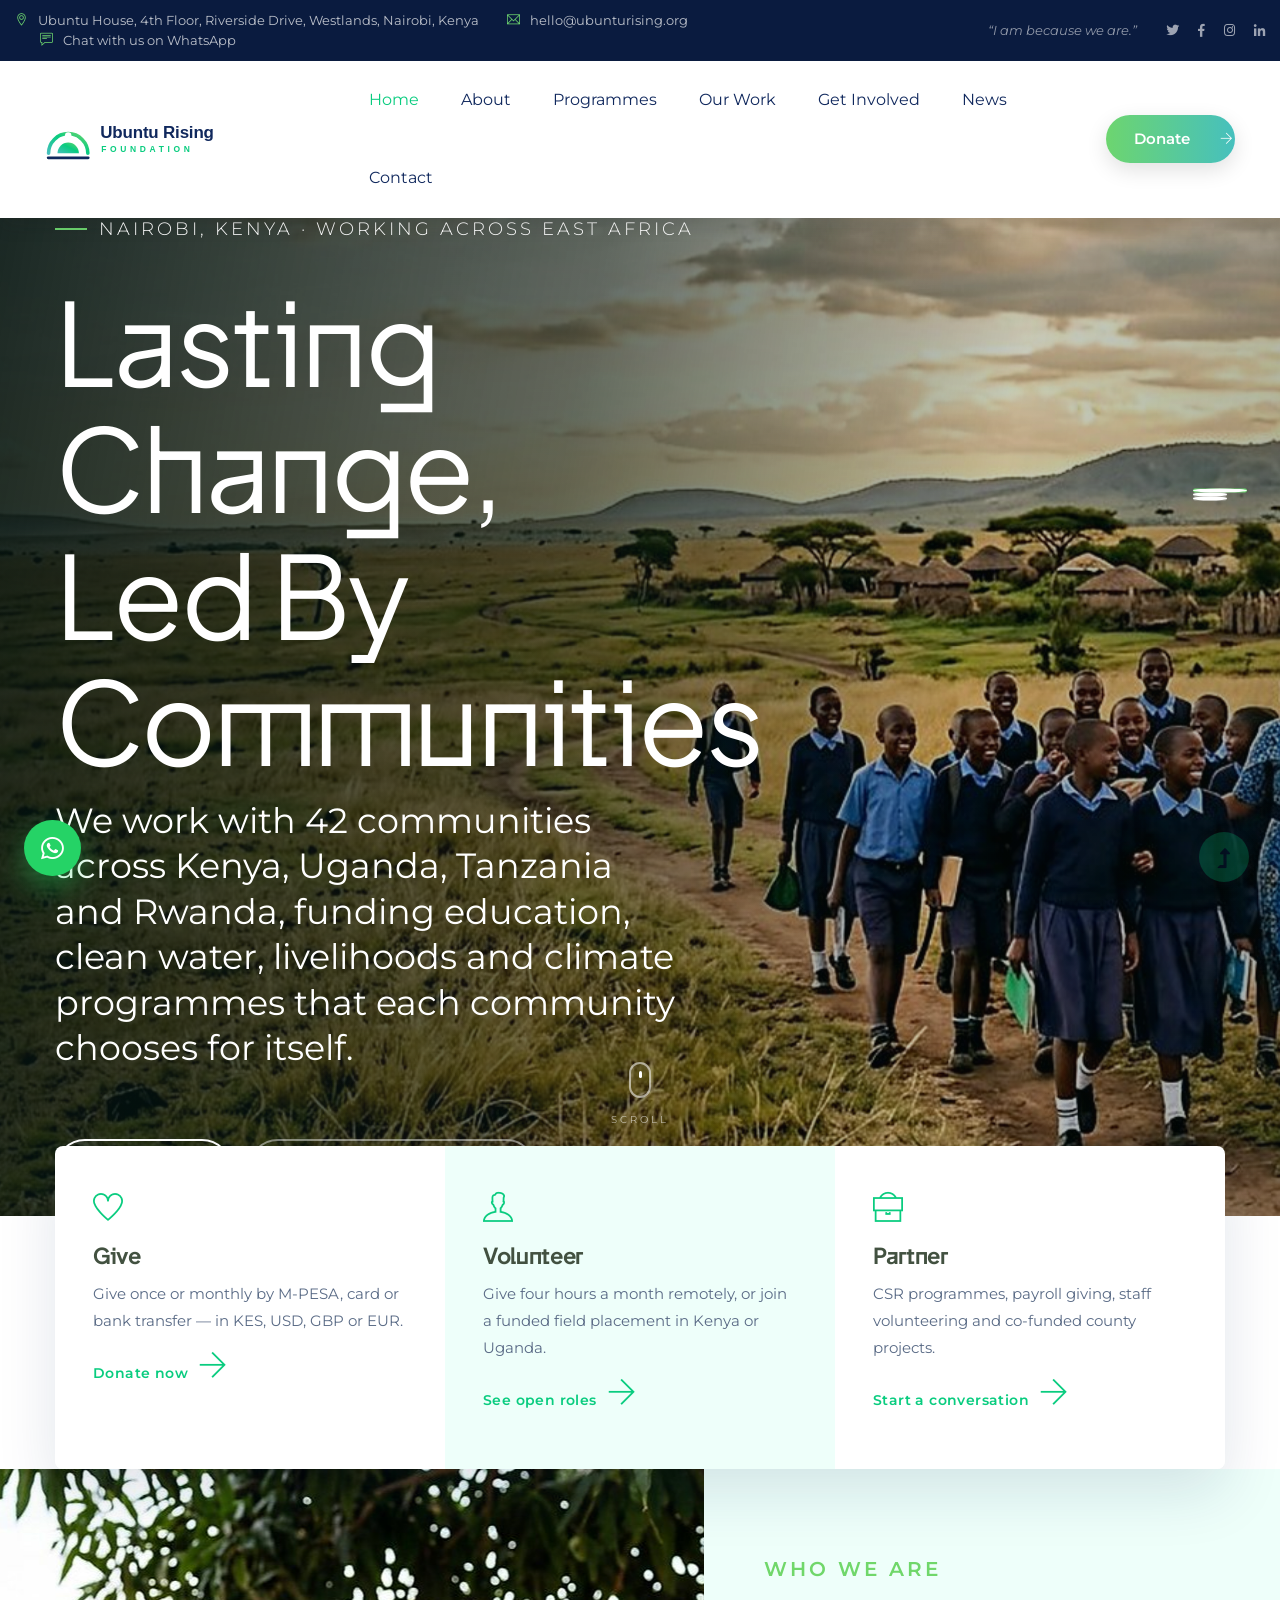
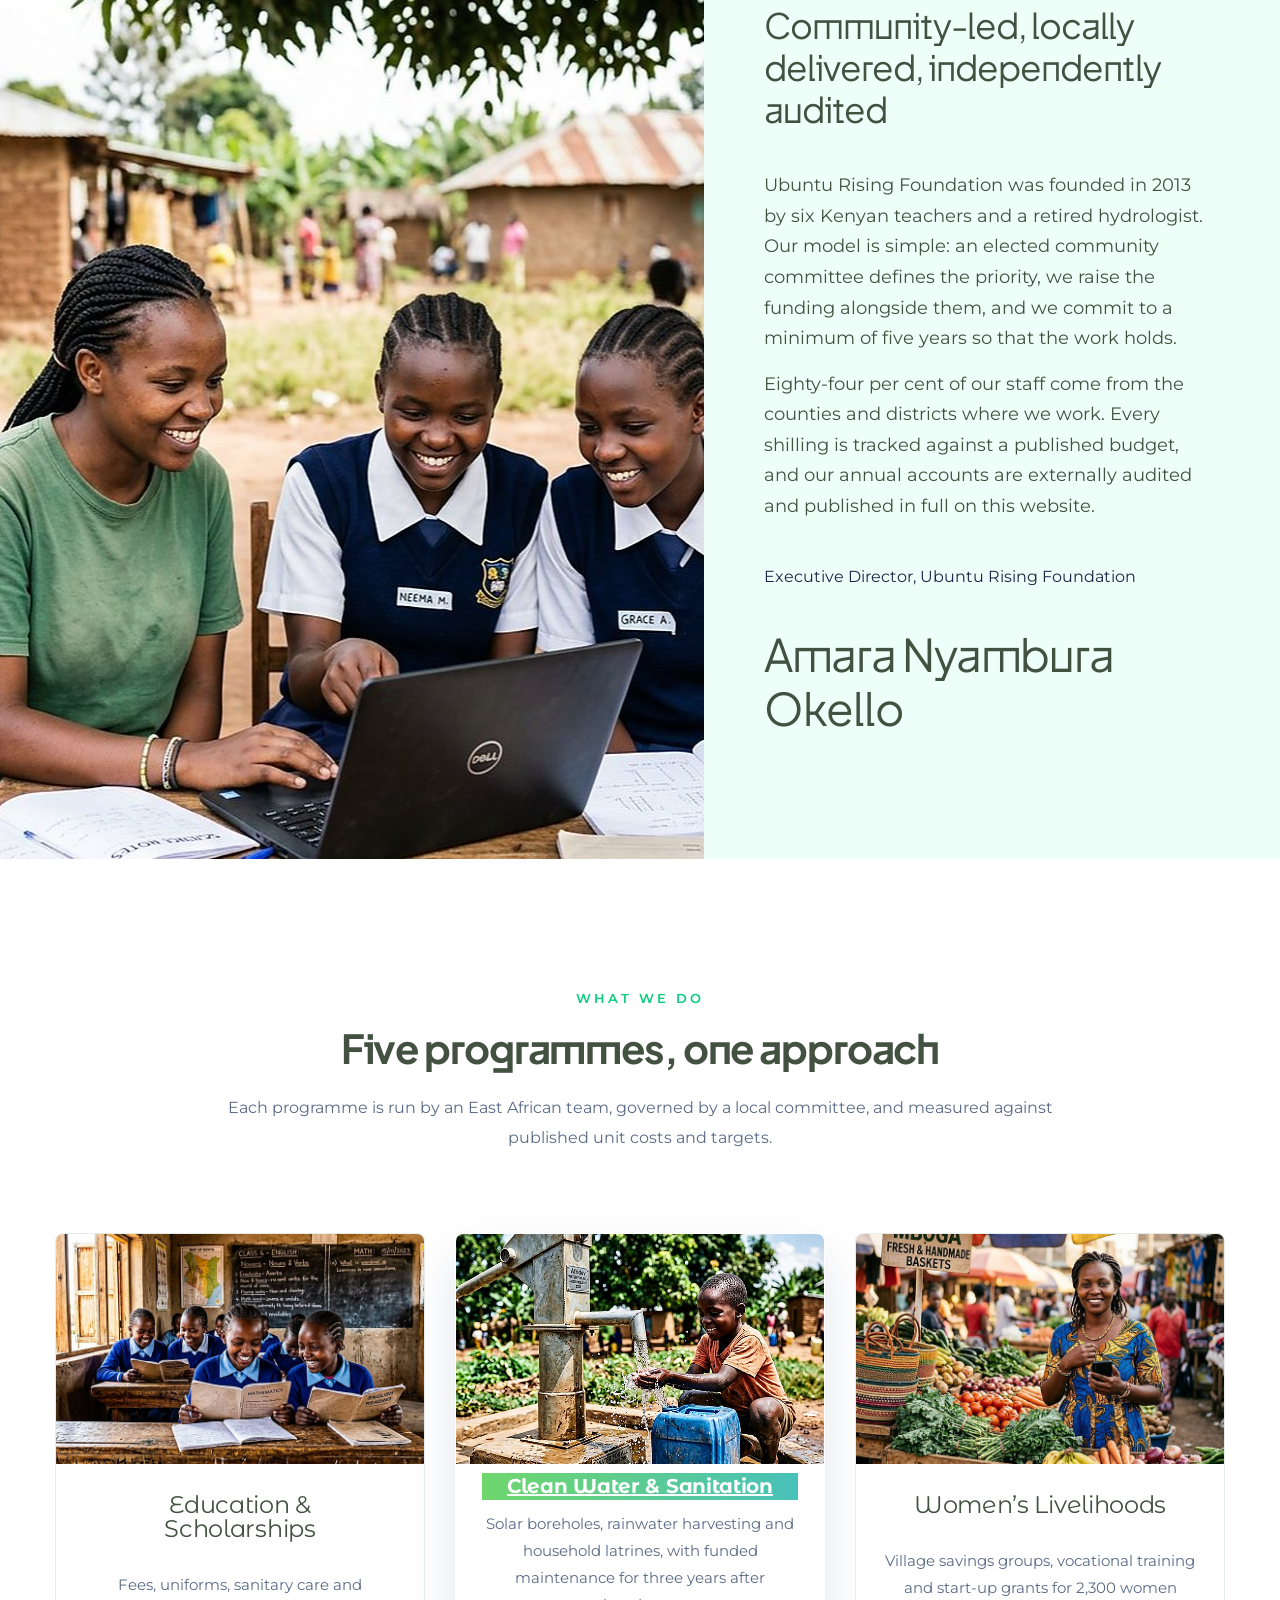
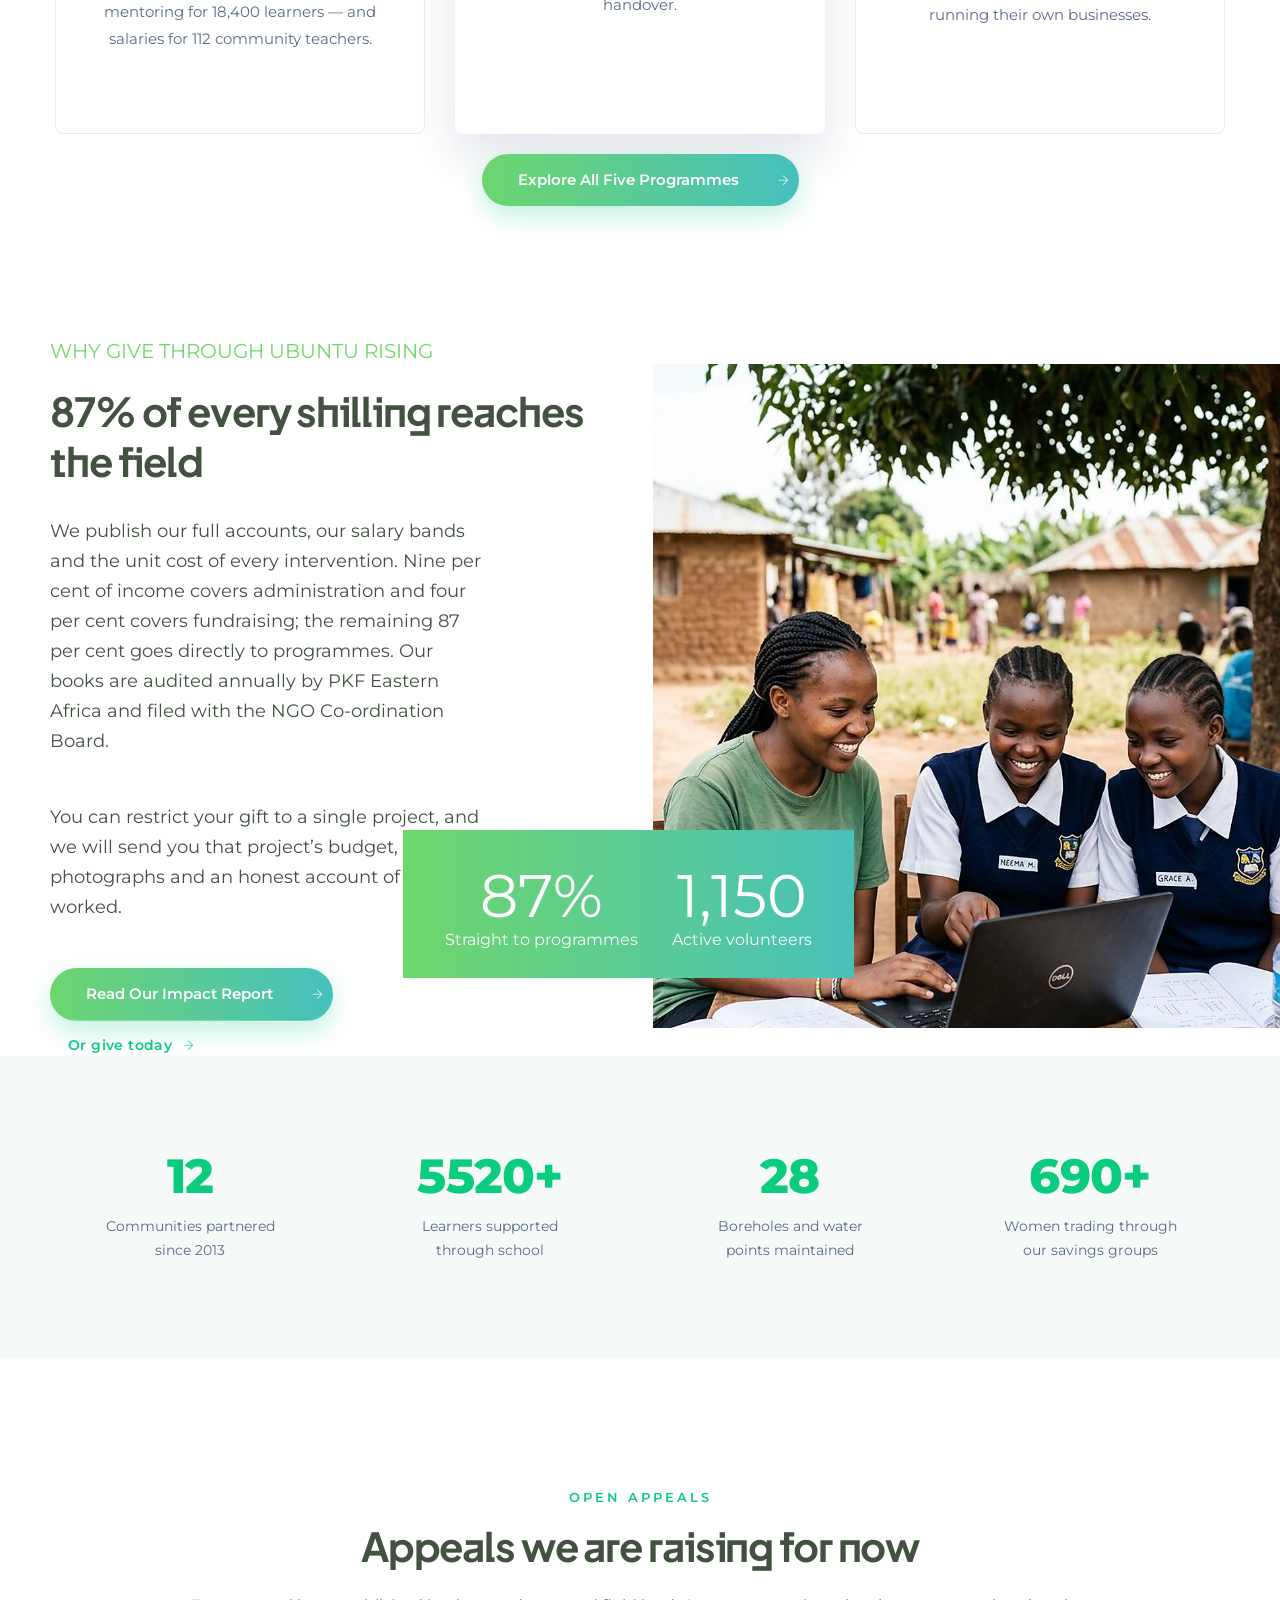
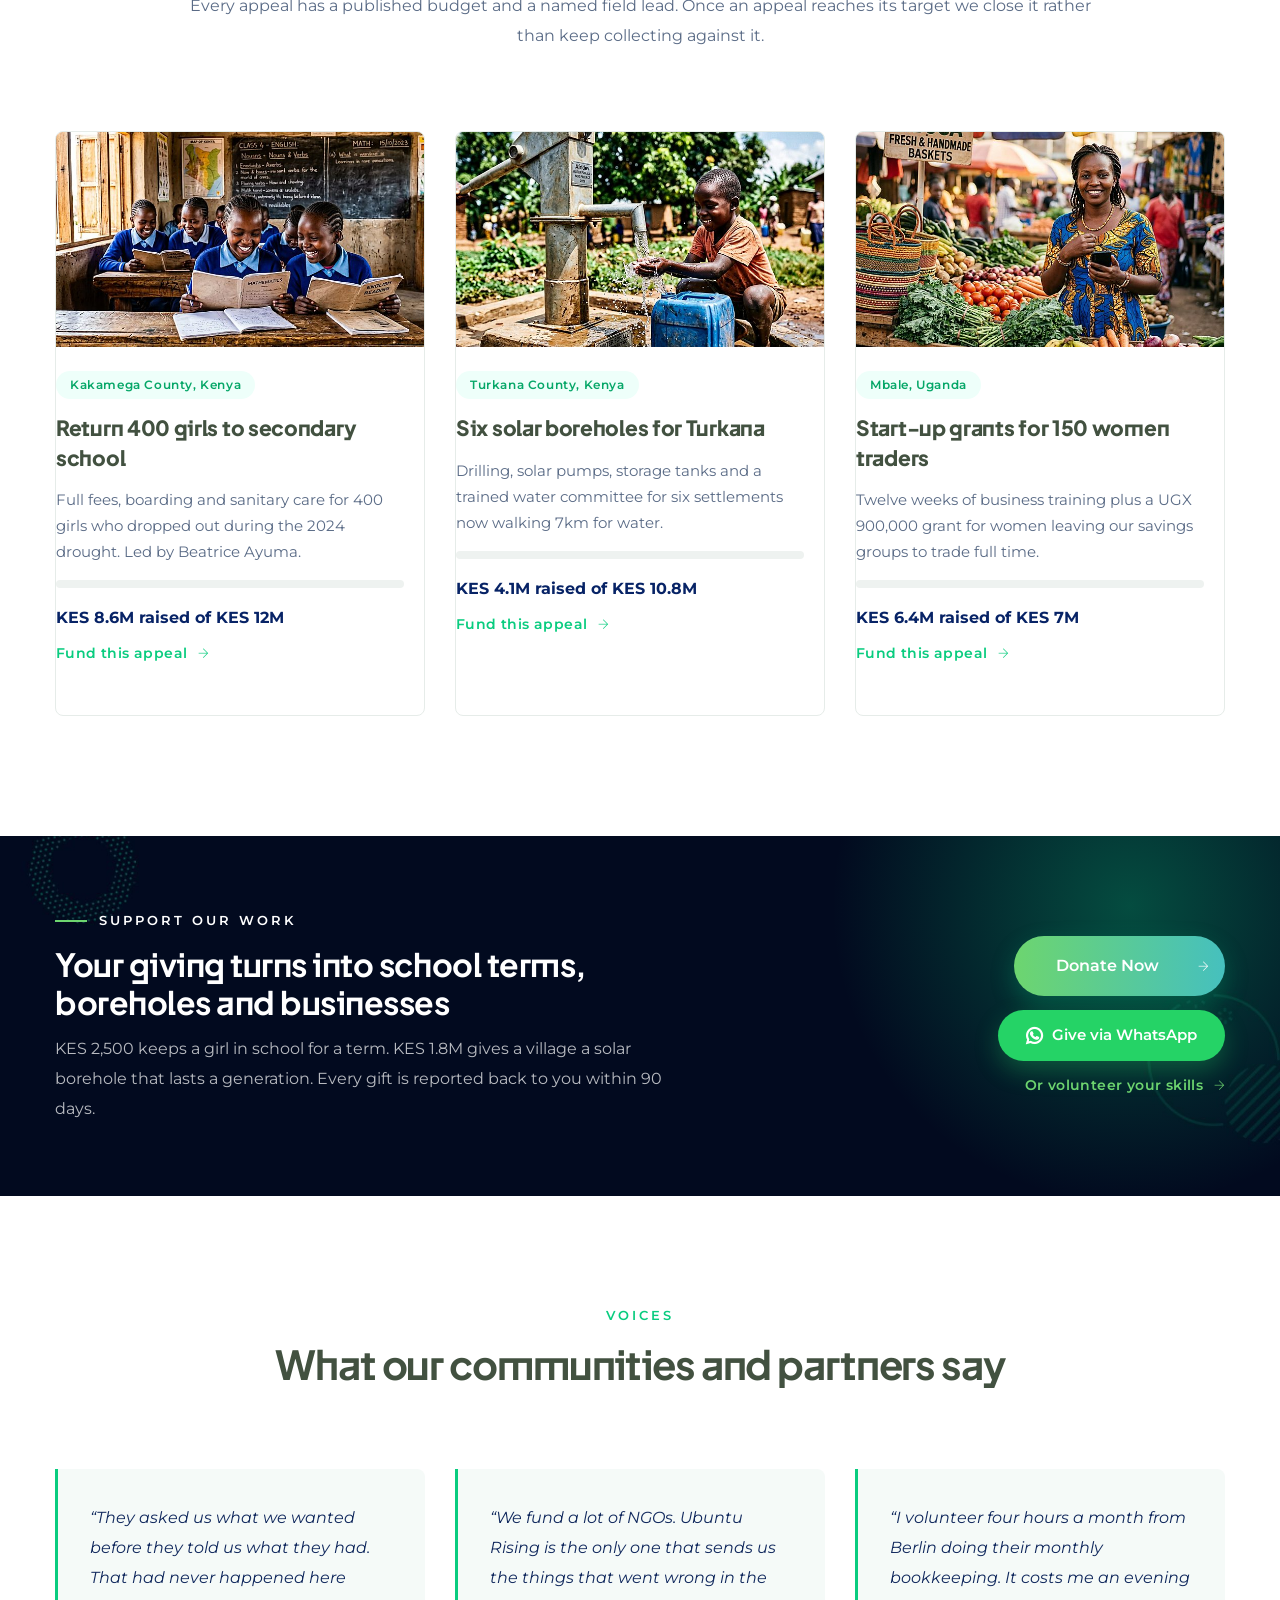
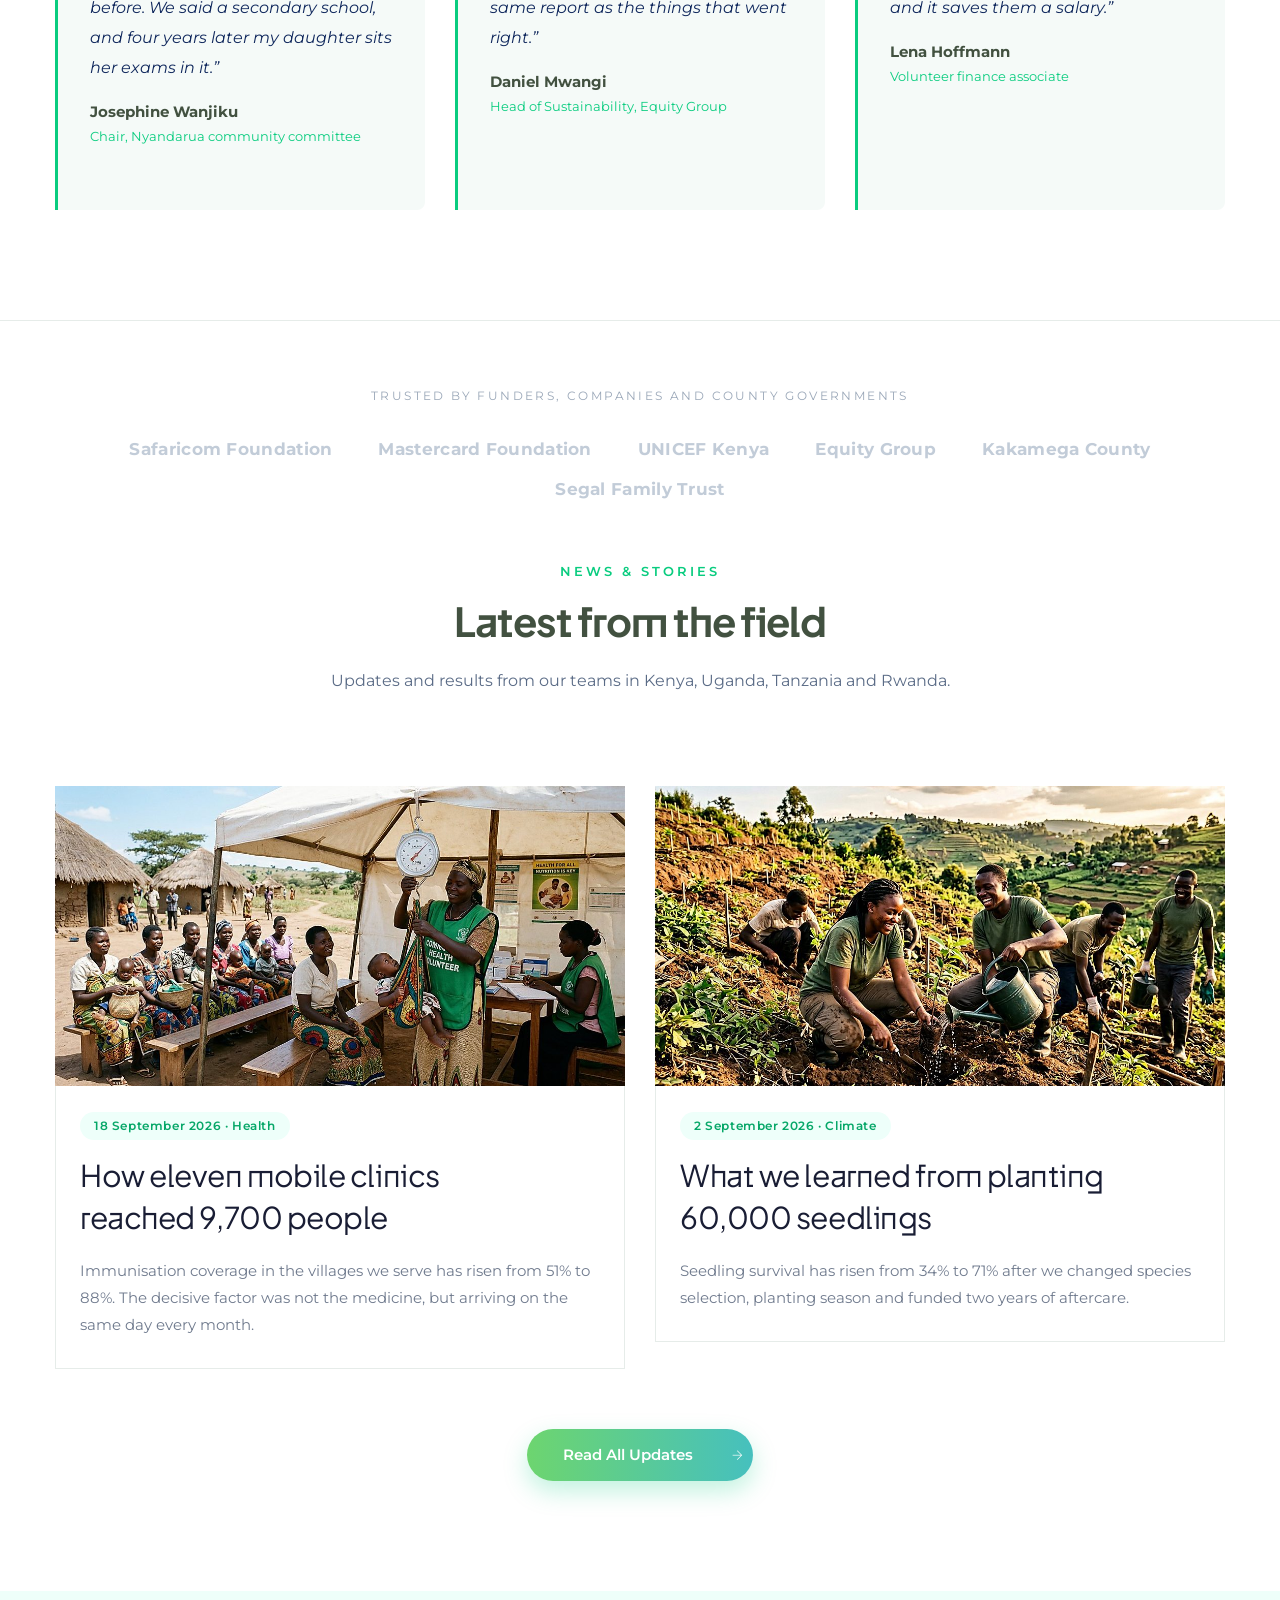
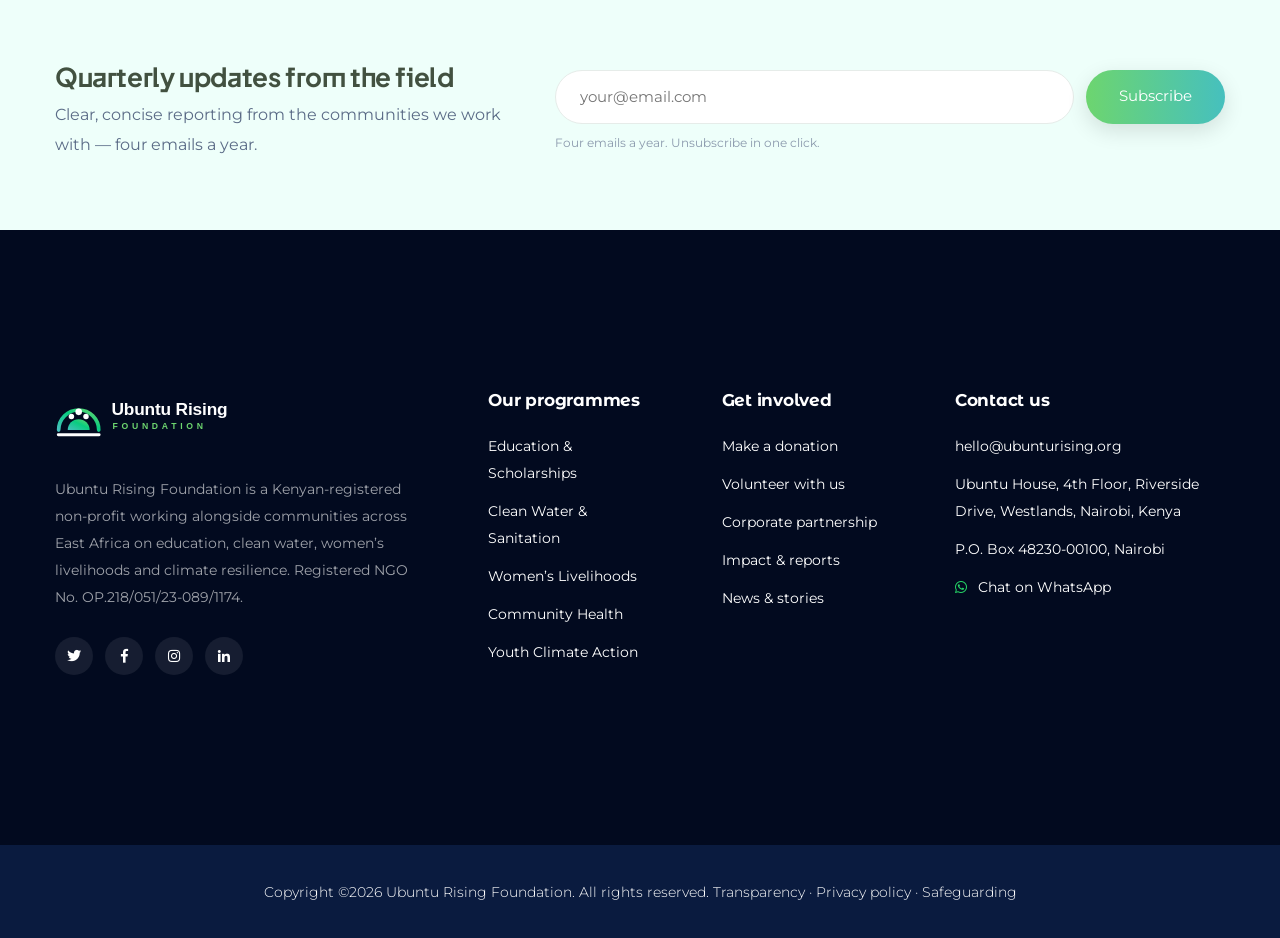
==== commit 097af8eb: "Sharpen imagery, rework headings, add WhatsApp and motion - Regenerate all photography from new high" ====
--- a/index.html
+++ b/index.html
@@ -12,6 +12,9 @@
     <meta property="og:type" content="website">
     <meta property="og:image" content="assets/img/hero/h1_hero1.jpg">
     <link rel="shortcut icon" type="image/svg+xml" href="assets/img/logo/mark.svg">
+    <link rel="preconnect" href="https://fonts.googleapis.com">
+    <link rel="preconnect" href="https://fonts.gstatic.com" crossorigin>
+    <link rel="stylesheet" href="https://fonts.googleapis.com/css2?family=Plus+Jakarta+Sans:wght@500;600;700;800&display=swap">
 
     <!-- CSS here -->
     <link rel="stylesheet" href="assets/css/bootstrap.min.css">
@@ -55,6 +58,7 @@
                                 <div class="header-info-left">
                                     <span><i class="ti-location-pin"></i> Ubuntu House, 4th Floor, Riverside Drive, Westlands, Nairobi, Kenya</span>
                                     <span class="ml-25"><i class="ti-email"></i> <a href="mailto:hello@ubunturising.org">hello@ubunturising.org</a></span>
+                                    <span class="ml-25"><i class="ti-comment-alt"></i> <a href="https://wa.me/254112272061" target="_blank" rel="noopener">Chat with us on WhatsApp</a></span>
                                 </div>
                             </div>
                             <div class="col-lg-5">
@@ -93,7 +97,7 @@
                                         </nav>
                                     </div>
                                     <div class="header-right-btn d-none d-lg-block ml-20">
-                                        <a href="donate.html" class="btn header-btn">Donate Now</a>
+                                        <a href="donate.html" class="btn header-btn urf-btn-pulse">Donate <i class="ti-arrow-right"></i></a>
                                     </div>
                                 </div>
                             </div>
@@ -110,59 +114,68 @@
         <!-- Hero slider -->
         <div class="slider-area position-relative">
             <div class="slider-active dot-style">
-                <div class="single-slider hero-overly slider-height slider-bg1 d-flex align-items-center">
+                <div class="single-slider hero-overly slider-height d-flex align-items-center">
+                    <div class="urf-kb slider-bg1" aria-hidden="true"></div>
                     <div class="container">
                         <div class="row">
                             <div class="col-xl-8 col-lg-8 col-md-9 col-sm-11">
                                 <div class="hero__caption">
                                     <span class="urf-eyebrow" data-animation="fadeInUp" data-delay=".1s">Nairobi, Kenya &middot; working across East Africa</span>
-                                    <h1 data-animation="fadeInUp" data-delay=".2s">I am because<br>we are</h1>
-                                    <p data-animation="fadeInUp" data-delay=".4s">Ubuntu Rising Foundation walks with 42 communities in Kenya, Uganda,
-                                        Tanzania and Rwanda &mdash; funding school, water, livelihoods and climate work that the
-                                        community itself decides on.</p>
+                                    <h1 data-animation="fadeInUp" data-delay=".2s">Lasting change,<br>led by communities</h1>
+                                    <p data-animation="fadeInUp" data-delay=".4s">We work with 42 communities across Kenya, Uganda, Tanzania and Rwanda,
+                                        funding education, clean water, livelihoods and climate programmes that each
+                                        community chooses for itself.</p>
                                     <div class="hero__btn">
                                         <a href="donate.html" class="hero-btn mb-10" data-animation="fadeInUp" data-delay=".8s">Donate now</a>
-                                        <a href="programmes.html" class="hero-btn hero-btn-ghost mb-10" data-animation="fadeInUp" data-delay="1s">See our programmes</a>
-                                    </div>
-                                </div>
-                            </div>
-                        </div>
-                    </div>
-                </div>
-                <div class="single-slider hero-overly slider-height slider-bg2 d-flex align-items-center">
+                                        <a href="programmes.html" class="hero-btn hero-btn-ghost mb-10" data-animation="fadeInUp" data-delay="1s">Explore our programmes</a>
+                                    </div>
+                                </div>
+                            </div>
+                        </div>
+                    </div>
+                </div>
+                <div class="single-slider hero-overly slider-height d-flex align-items-center">
+                    <div class="urf-kb slider-bg2" aria-hidden="true"></div>
                     <div class="container">
                         <div class="row">
                             <div class="col-xl-8 col-lg-8 col-md-9 col-sm-11">
                                 <div class="hero__caption">
                                     <span class="urf-eyebrow" data-animation="fadeInUp" data-delay=".1s">Clean water &amp; sanitation</span>
-                                    <h1 data-animation="fadeInUp" data-delay=".2s">Water within<br>a ten minute walk</h1>
-                                    <p data-animation="fadeInUp" data-delay=".4s">Ninety-six solar boreholes, each one handed over to a community water
-                                        committee with three years of funded maintenance. No borehole we have drilled has been abandoned.</p>
+                                    <h1 data-animation="fadeInUp" data-delay=".2s">Clean water,<br>within reach</h1>
+                                    <p data-animation="fadeInUp" data-delay=".4s">Ninety-six solar boreholes, each handed to a trained community water
+                                        committee with three years of funded maintenance built into the budget.</p>
                                     <div class="hero__btn">
                                         <a href="projects.html" class="hero-btn mb-10" data-animation="fadeInUp" data-delay=".8s">Fund a water point</a>
-                                    </div>
-                                </div>
-                            </div>
-                        </div>
-                    </div>
-                </div>
-                <div class="single-slider hero-overly slider-height slider-bg3 d-flex align-items-center">
+                                        <a href="programmes.html#water" class="hero-btn hero-btn-ghost mb-10" data-animation="fadeInUp" data-delay="1s">How it works</a>
+                                    </div>
+                                </div>
+                            </div>
+                        </div>
+                    </div>
+                </div>
+                <div class="single-slider hero-overly slider-height d-flex align-items-center">
+                    <div class="urf-kb slider-bg3" aria-hidden="true"></div>
                     <div class="container">
                         <div class="row">
                             <div class="col-xl-8 col-lg-8 col-md-9 col-sm-11">
                                 <div class="hero__caption">
-                                    <span class="urf-eyebrow" data-animation="fadeInUp" data-delay=".1s">Volunteer &amp; partner</span>
-                                    <h1 data-animation="fadeInUp" data-delay=".2s">Bring your skills<br>to the work</h1>
-                                    <p data-animation="fadeInUp" data-delay=".4s">1,150 volunteers &mdash; teachers, hydrologists, accountants, designers
-                                        and nurses &mdash; give time to Ubuntu Rising every year. Most of them never leave their home city.</p>
+                                    <span class="urf-eyebrow" data-animation="fadeInUp" data-delay=".1s">Volunteer &amp; partner with us</span>
+                                    <h1 data-animation="fadeInUp" data-delay=".2s">Put your skills<br>to work</h1>
+                                    <p data-animation="fadeInUp" data-delay=".4s">More than 1,150 teachers, engineers, accountants, designers and
+                                        clinicians give their time each year &mdash; most of them remotely, from wherever they live.</p>
                                     <div class="hero__btn">
-                                        <a href="volunteer.html" class="hero-btn mb-10" data-animation="fadeInUp" data-delay=".8s">Join as a volunteer</a>
-                                    </div>
-                                </div>
-                            </div>
-                        </div>
-                    </div>
-                </div>
+                                        <a href="volunteer.html" class="hero-btn mb-10" data-animation="fadeInUp" data-delay=".8s">Become a volunteer</a>
+                                        <a href="partners.html" class="hero-btn hero-btn-ghost mb-10" data-animation="fadeInUp" data-delay="1s">Partner with us</a>
+                                    </div>
+                                </div>
+                            </div>
+                        </div>
+                    </div>
+                </div>
+            </div>
+            <div class="urf-scroll-cue" aria-hidden="true">
+                <span class="urf-scroll-track"><span class="urf-scroll-dot"></span></span>
+                <em>Scroll</em>
             </div>
         </div>
         <!-- Hero slider end -->
@@ -175,24 +188,24 @@
                         <a class="urf-door" href="donate.html">
                             <i class="ti-heart"></i>
                             <h4>Give</h4>
-                            <p>One-off or monthly. M-PESA, card or bank transfer, in KES, USD, GBP or EUR.</p>
-                            <span class="urf-link-arrow">Donate <i class="ti-arrow-right"></i></span>
+                            <p>Give once or monthly by M-PESA, card or bank transfer &mdash; in KES, USD, GBP or EUR.</p>
+                            <span class="urf-link-arrow">Donate now <i class="ti-arrow-right"></i></span>
                         </a>
                     </div>
                     <div class="col-lg-4 col-md-4">
                         <a class="urf-door urf-door-mid" href="volunteer.html">
                             <i class="ti-user"></i>
                             <h4>Volunteer</h4>
-                            <p>Give four hours a month remotely, or join a field placement in Kenya or Uganda.</p>
-                            <span class="urf-link-arrow">Sign up <i class="ti-arrow-right"></i></span>
+                            <p>Give four hours a month remotely, or join a funded field placement in Kenya or Uganda.</p>
+                            <span class="urf-link-arrow">See open roles <i class="ti-arrow-right"></i></span>
                         </a>
                     </div>
                     <div class="col-lg-4 col-md-4">
                         <a class="urf-door" href="partners.html">
                             <i class="ti-briefcase"></i>
                             <h4>Partner</h4>
-                            <p>CSR programmes, payroll giving, employee weeks and co-funded county projects.</p>
-                            <span class="urf-link-arrow">Talk to us <i class="ti-arrow-right"></i></span>
+                            <p>CSR programmes, payroll giving, staff volunteering and co-funded county projects.</p>
+                            <span class="urf-link-arrow">Start a conversation <i class="ti-arrow-right"></i></span>
                         </a>
                     </div>
                 </div>
@@ -205,14 +218,13 @@
             <div class="tailor-offers"></div>
             <div class="tailor-details">
                 <span>Who we are</span>
-                <h2>Communities set the agenda. We bring the funding and the follow-through.</h2>
-                <p>Ubuntu Rising Foundation was started in 2013 by six Kenyan teachers and a retired hydrologist who were
-                    tired of watching projects arrive, get photographed and then fall apart. We work the other way round:
-                    a community committee tells us what it needs, we raise the money with them, and we stay for at least
-                    five years.</p>
-                <p class="pera-bottom">Eighty-four per cent of our staff are from the counties and districts where we work.
-                    Every shilling is tracked against a published budget, and our annual accounts are externally audited
-                    and posted on this website.</p>
+                <h2>Community-led, locally delivered, independently audited</h2>
+                <p>Ubuntu Rising Foundation was founded in 2013 by six Kenyan teachers and a retired
+                    hydrologist. Our model is simple: an elected community committee defines the priority, we raise the
+                    funding alongside them, and we commit to a minimum of five years so that the work holds.</p>
+                <p class="pera-bottom">Eighty-four per cent of our staff come from the counties and districts where
+                    we work. Every shilling is tracked against a published budget, and our annual accounts are
+                    externally audited and published in full on this website.</p>
                 <div class="footer-tittles">
                     <p>Executive Director, Ubuntu Rising Foundation</p>
                     <h2>Amara Nyambura Okello</h2>
@@ -229,8 +241,8 @@
                         <div class="section-tittle text-center mb-80">
                             <span class="urf-eyebrow-dark">What we do</span>
                             <h2>Five programmes, one approach</h2>
-                            <p class="pl-20 pr-20">Each programme is run by an East African team and governed by a local
-                                committee. They are deliberately boring in their design and relentless in their follow-up.</p>
+                            <p class="pl-20 pr-20">Each programme is run by an East African team, governed by a local
+                                committee, and measured against published unit costs and targets.</p>
                         </div>
                     </div>
                 </div>
@@ -274,7 +286,7 @@
                 </div>
                 <div class="row justify-content-center">
                     <div class="col-auto">
-                        <a href="programmes.html" class="btn urf-btn-solid mt-20">All five programmes</a>
+                        <a href="programmes.html" class="btn urf-btn-solid mt-20">Explore all five programmes <i class="ti-arrow-right"></i></a>
                     </div>
                 </div>
             </div>
@@ -287,16 +299,19 @@
                 <div class="left-content">
                     <div class="section-tittle section-tittle2 mb-30">
                         <span>Why give through Ubuntu Rising</span>
-                        <h2>87p in every pound reaches the programme</h2>
+                        <h2>87% of every shilling reaches the field</h2>
                     </div>
                     <div class="support-caption">
                         <p class="pera-top">We publish our full accounts, our salary bands and the unit cost of every
-                            intervention. Nine per cent of income covers administration, four per cent covers fundraising,
-                            and the remaining 87 per cent goes to the field. Our books are audited annually by
-                            PKF Eastern Africa and filed with the NGO Co-ordination Board.</p>
-                        <p class="pera-top">You can restrict your gift to a single project and we will send you that
-                            project&rsquo;s budget, its photographs and its failures as well as its wins.</p>
-                        <a href="impact.html" class="border-btn">Read our impact report</a>
+                            intervention. Nine per cent of income covers administration and four per cent covers
+                            fundraising; the remaining 87 per cent goes directly to programmes. Our books are audited
+                            annually by PKF Eastern Africa and filed with the NGO Co-ordination Board.</p>
+                        <p class="pera-top">You can restrict your gift to a single project, and we will send you that
+                            project&rsquo;s budget, progress photographs and an honest account of what worked.</p>
+                        <div class="urf-btn-row">
+                            <a href="impact.html" class="btn urf-btn-solid">Read our impact report <i class="ti-arrow-right"></i></a>
+                            <a href="donate.html" class="urf-link-arrow">Or give today <i class="ti-arrow-right"></i></a>
+                        </div>
                     </div>
                 </div>
                 <div class="right-content">
@@ -358,9 +373,9 @@
                     <div class="col-xl-10 col-lg-10">
                         <div class="section-tittle text-center mb-80">
                             <span class="urf-eyebrow-dark">Open appeals</span>
-                            <h2>Three things we are raising for right now</h2>
-                            <p class="pl-20 pr-20">Every appeal has a published budget and a named field lead. When an
-                                appeal is fully funded we close it &mdash; we do not keep collecting against it.</p>
+                            <h2>Appeals we are raising for now</h2>
+                            <p class="pl-20 pr-20">Every appeal has a published budget and a named field lead. Once an
+                                appeal reaches its target we close it rather than keep collecting against it.</p>
                         </div>
                     </div>
                 </div>
@@ -372,7 +387,7 @@
                             </div>
                             <div class="cases-caption">
                                 <span class="urf-pill">Kakamega County, Kenya</span>
-                                <h3><a href="projects.html">400 girls back to secondary school</a></h3>
+                                <h3><a href="projects.html">Return 400 girls to secondary school</a></h3>
                                 <p>Full fees, boarding and sanitary care for 400 girls who dropped out during the 2024
                                     drought. Led by Beatrice Ayuma.</p>
                                 <div class="single-skill mb-15">
@@ -422,7 +437,7 @@
                             </div>
                             <div class="cases-caption">
                                 <span class="urf-pill">Mbale, Uganda</span>
-                                <h3><a href="projects.html">Start-up grants for 150 traders</a></h3>
+                                <h3><a href="projects.html">Start-up grants for 150 women traders</a></h3>
                                 <p>Twelve weeks of business training plus a UGX 900,000 grant for women leaving our
                                     savings groups to trade full time.</p>
                                 <div class="single-skill mb-15">
@@ -447,18 +462,25 @@
 
         <!-- CTA band -->
         <section class="urf-cta-band">
+            <div class="urf-cta-glow" aria-hidden="true"></div>
             <div class="container">
                 <div class="row align-items-center">
-                    <div class="col-xl-8 col-lg-8">
+                    <div class="col-xl-7 col-lg-7">
                         <div class="urf-cta-text">
-                            <h3>Ubuntu means none of us rises alone.</h3>
-                            <p>KES 2,500 keeps a girl in school for a term. KES 180,000 gives a village a borehole that
-                                lasts a generation. Whatever you give, you will see exactly where it lands.</p>
-                        </div>
-                    </div>
-                    <div class="col-xl-4 col-lg-4 text-lg-right">
-                        <a href="donate.html" class="btn urf-btn-solid">Donate now</a>
-                        <a href="volunteer.html" class="urf-link-arrow">Or volunteer <i class="ti-arrow-right"></i></a>
+                            <span class="urf-eyebrow">Support our work</span>
+                            <h3>Your giving turns into school terms, boreholes and businesses</h3>
+                            <p>KES 2,500 keeps a girl in school for a term. KES 1.8M gives a village a solar borehole
+                                that lasts a generation. Every gift is reported back to you within 90 days.</p>
+                        </div>
+                    </div>
+                    <div class="col-xl-5 col-lg-5">
+                        <div class="urf-cta-actions">
+                            <a href="donate.html" class="btn urf-btn-solid urf-btn-lg">Donate now <i class="ti-arrow-right"></i></a>
+                            <a href="https://wa.me/254112272061?text=Hello%20Ubuntu%20Rising%2C%20I%27d%20like%20to%20make%20a%20donation." target="_blank" rel="noopener" class="urf-btn-wa">
+                                <i class="fab fa-whatsapp"></i> Give via WhatsApp
+                            </a>
+                            <a href="volunteer.html" class="urf-link-arrow">Or volunteer your skills <i class="ti-arrow-right"></i></a>
+                        </div>
                     </div>
                 </div>
             </div>
@@ -472,7 +494,7 @@
                     <div class="col-xl-8 col-lg-9">
                         <div class="section-tittle text-center mb-80">
                             <span class="urf-eyebrow-dark">Voices</span>
-                            <h2>From the people we answer to</h2>
+                            <h2>What our communities and partners say</h2>
                         </div>
                     </div>
                 </div>
@@ -527,8 +549,8 @@
                     <div class="col-xl-8 col-lg-9 col-md-11">
                         <div class="section-tittle text-center mb-90">
                             <span class="urf-eyebrow-dark">News &amp; stories</span>
-                            <h2>From the field</h2>
-                            <p>Reporting from our teams in Kenya, Uganda, Tanzania and Rwanda.</p>
+                            <h2>Latest from the field</h2>
+                            <p>Updates and results from our teams in Kenya, Uganda, Tanzania and Rwanda.</p>
                         </div>
                     </div>
                 </div>
@@ -541,9 +563,9 @@
                                 </div>
                                 <div class="blog-cap">
                                     <span class="urf-pill">18 September 2026 &middot; Health</span>
-                                    <h3><a href="blog_details.html">What eleven mobile clinics taught us about trust</a></h3>
-                                    <p>Our community health teams reached 9,700 people last quarter. The hardest part was
-                                        never the medicine &mdash; it was turning up on the same day, every month, for two years.</p>
+                                    <h3><a href="blog_details.html">How eleven mobile clinics reached 9,700 people</a></h3>
+                                    <p>Immunisation coverage in the villages we serve has risen from 51% to 88%. The
+                                        decisive factor was not the medicine, but arriving on the same day every month.</p>
                                 </div>
                             </div>
                         </div>
@@ -556,9 +578,9 @@
                                 </div>
                                 <div class="blog-cap">
                                     <span class="urf-pill">2 September 2026 &middot; Climate</span>
-                                    <h3><a href="blog_details.html">60,000 seedlings, and the ones that survived</a></h3>
-                                    <p>Two years on from our first youth climate cohort, 71% of the trees planted are still
-                                        standing. Here is what we changed after the first year, when only 34% were.</p>
+                                    <h3><a href="blog_details.html">What we learned from planting 60,000 seedlings</a></h3>
+                                    <p>Seedling survival has risen from 34% to 71% after we changed species selection,
+                                        planting season and funded two years of aftercare.</p>
                                 </div>
                             </div>
                         </div>
@@ -566,7 +588,7 @@
                 </div>
                 <div class="row justify-content-center">
                     <div class="col-auto">
-                        <a href="blog.html" class="btn urf-btn-solid mt-30">Read all stories</a>
+                        <a href="blog.html" class="btn urf-btn-solid mt-30">Read all updates <i class="ti-arrow-right"></i></a>
                     </div>
                 </div>
             </div>
@@ -578,8 +600,8 @@
             <div class="container">
                 <div class="row align-items-center">
                     <div class="col-xl-5 col-lg-5">
-                        <h3>Field notes, four times a year</h3>
-                        <p>Short, honest updates from the communities we work with &mdash; no stock photos, no jargon.</p>
+                        <h3>Quarterly updates from the field</h3>
+                        <p>Clear, concise reporting from the communities we work with &mdash; four emails a year.</p>
                     </div>
                     <div class="col-xl-7 col-lg-7">
                         <form class="urf-newsletter-form" action="#" method="post">
@@ -587,7 +609,7 @@
                             <input id="nl-email" type="email" name="email" placeholder="your@email.com" required>
                             <button type="submit" class="btn">Subscribe</button>
                         </form>
-                        <small>We send four emails a year. Unsubscribe in one click.</small>
+                        <small>Four emails a year. Unsubscribe in one click.</small>
                     </div>
                 </div>
             </div>
@@ -658,7 +680,7 @@
                                         <li><a href="mailto:hello@ubunturising.org">hello@ubunturising.org</a></li>
                                         <li><a href="#">Ubuntu House, 4th Floor, Riverside Drive, Westlands, Nairobi, Kenya</a></li>
                                         <li><a href="#">P.O. Box 48230-00100, Nairobi</a></li>
-                                        <li class="number"><a href="tel:+254207904120">+254 20 790 4120</a></li>
+                                        <li><a href="https://wa.me/254112272061" target="_blank" rel="noopener"><i class="fab fa-whatsapp"></i> Chat on WhatsApp</a></li>
                                     </ul>
                                 </div>
                             </div>
@@ -672,9 +694,8 @@
                         <div class="row d-flex align-items-center">
                             <div class="col-xl-12">
                                 <div class="footer-copy-right text-center">
-                                    <p><!-- Link back to Colorlib can't be removed. Template is licensed under CC BY 3.0. -->
-                                        Copyright &copy;<script>document.write(new Date().getFullYear());</script> Ubuntu Rising Foundation. All rights reserved | Template by <a href="https://colorlib.com" target="_blank" rel="noopener">Colorlib</a>
-                                        <!-- Link back to Colorlib can't be removed. Template is licensed under CC BY 3.0. --></p>
+                                    <p>Copyright &copy;<script>document.write(new Date().getFullYear());</script> Ubuntu Rising Foundation. All rights reserved.
+                                        <a href="impact.html">Transparency</a> &middot; <a href="#">Privacy policy</a> &middot; <a href="#">Safeguarding</a></p>
                                 </div>
                             </div>
                         </div>
@@ -683,6 +704,12 @@
             </div>
         </div>
     </footer>
+
+    <!-- Floating WhatsApp -->
+    <a class="urf-wa-float" href="https://wa.me/254112272061" target="_blank" rel="noopener" aria-label="Chat with Ubuntu Rising on WhatsApp">
+        <i class="fab fa-whatsapp"></i>
+        <span>Chat with us</span>
+    </a>
 
     <div id="back-top">
         <a title="Go to Top" href="#"> <i class="fas fa-level-up-alt"></i></a>
--- a/assets/css/urf.css
+++ b/assets/css/urf.css
@@ -18,7 +18,24 @@
     --urf-soft: #f5faf8;
     --urf-line: #e6ece9;
     --urf-grad: linear-gradient(to left, #46C0BE, #6DD56F, #46C0BE);
-}
+    --urf-display: 'Plus Jakarta Sans', 'Montserrat', sans-serif;
+    --urf-body-font: 'Montserrat', sans-serif;
+}
+
+/* Display typeface for every heading — tighter, heavier and more legible at
+   large sizes than Montserrat, which stays as the body face. */
+h1, h2, h3, h4, h5, h6,
+.hero__caption h1, .section-tittle h2, .bradcam_text h3,
+.blog-head, .blog-cap h3 a, .urf-cta-text h3, .contact-title,
+.urf-donate-card h2, .urf-form-card h2, .widget_title, .footer-tittle h4,
+.urf-stat .counter, .urf-stat-plus, .urf-tier-price, .urf-tl-year {
+    font-family: var(--urf-display);
+    letter-spacing: -0.015em;
+    font-feature-settings: "ss01";
+}
+h1, h2, .hero__caption h1, .section-tittle h2, .bradcam_text h3 { letter-spacing: -0.028em; }
+.urf-eyebrow, .urf-eyebrow-dark, .urf-pill { font-family: var(--urf-body-font); letter-spacing: 3px; }
+.urf-pill { letter-spacing: .6px; }
 
 /* ---------- Base tidy-ups ------------------------------------------------ */
 
@@ -333,11 +350,13 @@
     line-height: 26px; color: var(--urf-body); list-style: none;
 }
 .urf-ticks li::before {
-    content: "\\e64c"; font-family: 'themify'; position: absolute; left: 0; top: 2px;
-    color: var(--urf-green); font-size: 12px; font-weight: 700;
+    content: ""; position: absolute; left: 0; top: 5px; width: 17px; height: 17px;
+    background: url("data:image/svg+xml;charset=UTF-8,%3csvg xmlns='http://www.w3.org/2000/svg' viewBox='0 0 20 20'%3e%3ccircle cx='10' cy='10' r='10' fill='%2309cc7f'/%3e%3cpath d='M5.6 10.3l2.9 2.9 5.9-6' fill='none' stroke='%23fff' stroke-width='2.1' stroke-linecap='round' stroke-linejoin='round'/%3e%3c/svg%3e") center/contain no-repeat;
 }
 .urf-ticks-light li { color: rgba(255, 255, 255, .82); }
-.urf-ticks-light li::before { color: var(--urf-leaf); }
+.urf-ticks-light li::before {
+    background-image: url("data:image/svg+xml;charset=UTF-8,%3csvg xmlns='http://www.w3.org/2000/svg' viewBox='0 0 20 20'%3e%3ccircle cx='10' cy='10' r='10' fill='%236DD56F'/%3e%3cpath d='M5.6 10.3l2.9 2.9 5.9-6' fill='none' stroke='%230a1b3f' stroke-width='2.1' stroke-linecap='round' stroke-linejoin='round'/%3e%3c/svg%3e");
+}
 
 /* ---------- Regions ------------------------------------------------------ */
 
@@ -617,3 +636,184 @@
 .footer-area .footer-pera p { font-size: 14px; line-height: 27px; margin-bottom: 26px; color: rgba(255, 255, 255, .62); }
 .footer-area .footer-tittle ul li { margin-bottom: 11px; }
 .footer-area .footer-tittle ul li a { font-size: 14px; }
+
+/* =========================================================================
+   Motion, WhatsApp and call-to-action layer
+   ========================================================================= */
+
+/* ---------- Hero: Ken Burns drift behind the slick crossfade ------------- */
+
+.single-slider { position: relative; overflow: hidden; }
+.urf-kb {
+    position: absolute; left: 0; top: 0; right: 0; bottom: 0; z-index: -2;
+    background-size: cover; background-position: center center; background-repeat: no-repeat;
+    transform: scale(1.06);
+}
+.slick-current .urf-kb { animation: urfKenBurns 11s ease-out forwards; }
+@keyframes urfKenBurns {
+    from { transform: scale(1.03) translate3d(0, 0, 0); }
+    to   { transform: scale(1.14) translate3d(-1.2%, -1%, 0); }
+}
+
+/* richer gradient so headlines stay legible over moving photography */
+.hero-overly::before {
+    background: linear-gradient(100deg, rgba(4, 20, 17, .90) 0%, rgba(4, 20, 17, .62) 42%,
+                rgba(4, 20, 17, .22) 72%, rgba(4, 20, 17, .35) 100%) !important;
+}
+
+/* slick dots */
+.slider-area .slick-dots { bottom: 42px; }
+.slider-area .slick-dots li button:before { display: none; }
+.slider-area .slick-dots li {
+    width: 34px; height: 4px; margin: 0 6px; border-radius: 3px;
+    background: rgba(255, 255, 255, .35); transition: .3s;
+}
+.slider-area .slick-dots li button { width: 100%; height: 100%; padding: 0; }
+.slider-area .slick-dots li.slick-active { background: var(--urf-leaf); width: 54px; }
+
+/* scroll cue */
+.urf-scroll-cue {
+    position: absolute; left: 50%; bottom: 86px; transform: translateX(-50%);
+    text-align: center; z-index: 3; pointer-events: none;
+}
+.urf-scroll-track {
+    display: block; width: 22px; height: 36px; margin: 0 auto 8px;
+    border: 2px solid rgba(255, 255, 255, .55); border-radius: 12px; position: relative;
+}
+.urf-scroll-dot {
+    position: absolute; left: 50%; top: 7px; width: 3px; height: 7px; border-radius: 2px;
+    background: #fff; margin-left: -1.5px; animation: urfScroll 1.8s ease-in-out infinite;
+}
+.urf-scroll-cue em {
+    font-style: normal; font-size: 10px; letter-spacing: 3px; text-transform: uppercase;
+    color: rgba(255, 255, 255, .6);
+}
+@keyframes urfScroll {
+    0%   { transform: translateY(0);    opacity: 1; }
+    70%  { transform: translateY(13px); opacity: 0; }
+    100% { transform: translateY(0);    opacity: 0; }
+}
+@media (max-width: 991px) { .urf-scroll-cue { display: none; } }
+
+/* ---------- Scroll reveal ------------------------------------------------ */
+
+.urf-animate { opacity: 0; transform: translateY(26px); }
+.urf-animate.is-visible {
+    opacity: 1; transform: none;
+    transition: opacity .7s cubic-bezier(.22, .68, .36, 1), transform .7s cubic-bezier(.22, .68, .36, 1);
+}
+
+/* ---------- Animated accents --------------------------------------------- */
+
+.urf-cta-band { overflow: hidden; }
+.urf-cta-glow {
+    position: absolute; width: 620px; height: 620px; right: -160px; top: -240px; border-radius: 50%;
+    background: radial-gradient(circle, rgba(9, 204, 127, .34) 0%, rgba(9, 204, 127, 0) 68%);
+    animation: urfDrift 16s ease-in-out infinite alternate;
+}
+@keyframes urfDrift {
+    from { transform: translate3d(0, 0, 0) scale(1); }
+    to   { transform: translate3d(-70px, 50px, 0) scale(1.16); }
+}
+.urf-cta-band .container { position: relative; z-index: 2; }
+
+.urf-meter i { animation: urfShimmer 4.5s linear infinite; }
+@keyframes urfShimmer { from { background-position: 0% 50%; } to { background-position: 200% 50%; } }
+
+.urf-btn-pulse { position: relative; }
+.urf-btn-pulse::after {
+    content: ""; position: absolute; inset: 0; border-radius: 30px;
+    box-shadow: 0 0 0 0 rgba(9, 204, 127, .55); animation: urfPulse 2.6s ease-out infinite;
+}
+@keyframes urfPulse {
+    0%   { box-shadow: 0 0 0 0 rgba(9, 204, 127, .5); }
+    70%  { box-shadow: 0 0 0 14px rgba(9, 204, 127, 0); }
+    100% { box-shadow: 0 0 0 0 rgba(9, 204, 127, 0); }
+}
+
+.single-cat .cat-icon, .single-cases .cases-img, .urf-programme-img { overflow: hidden; }
+.urf-programme-img img { transition: transform .8s cubic-bezier(.22, .68, .36, 1); }
+.urf-programme-img:hover img { transform: scale(1.04); }
+
+/* ---------- Calls to action ---------------------------------------------- */
+
+.urf-btn-solid i { margin-left: 9px; font-size: 11px; transition: transform .3s; display: inline-block; }
+.urf-btn-solid:hover i { transform: translateX(4px); }
+.urf-btn-lg { padding: 18px 42px; font-size: 16px; }
+.urf-btn-row { display: flex; flex-wrap: wrap; align-items: center; gap: 14px; margin-top: 8px; }
+.urf-link-arrow i { transition: transform .3s; display: inline-block; }
+.urf-link-arrow:hover i { transform: translateX(4px); }
+
+.header-btn { padding: 13px 28px; font-weight: 600; }
+
+.urf-cta-actions { display: flex; flex-direction: column; align-items: flex-start; gap: 14px; }
+@media (min-width: 992px) { .urf-cta-actions { align-items: flex-end; } }
+.urf-cta-text .urf-eyebrow { margin-bottom: 14px; }
+
+/* ---------- WhatsApp ------------------------------------------------------ */
+
+.urf-btn-wa {
+    display: inline-flex; align-items: center; gap: 9px; background: #25D366; color: #fff !important;
+    border-radius: 30px; padding: 14px 28px; font-weight: 600; font-size: 15px;
+    box-shadow: 0 10px 24px rgba(37, 211, 102, .28); transition: .25s;
+}
+.urf-btn-wa:hover { background: #1da851; color: #fff !important; transform: translateY(-2px); }
+.urf-btn-wa i { font-size: 19px; }
+.urf-btn-wa.mt-10 { margin-top: 10px; }
+
+.urf-wa-float {
+    position: fixed; left: 24px; bottom: 24px; z-index: 9998;
+    display: inline-flex; align-items: center; gap: 0; background: #25D366; color: #fff !important;
+    height: 56px; border-radius: 28px; padding: 0 17px; overflow: hidden;
+    box-shadow: 0 12px 30px rgba(37, 211, 102, .42); transition: .35s cubic-bezier(.22, .68, .36, 1);
+}
+.urf-wa-float i { font-size: 26px; line-height: 56px; }
+.urf-wa-float span {
+    max-width: 0; opacity: 0; white-space: nowrap; font-weight: 600; font-size: 15px;
+    transition: .35s cubic-bezier(.22, .68, .36, 1);
+}
+.urf-wa-float:hover span, .urf-wa-float:focus span { max-width: 160px; opacity: 1; margin-left: 11px; }
+.urf-wa-float::before {
+    content: ""; position: absolute; inset: 0; border-radius: 28px;
+    box-shadow: 0 0 0 0 rgba(37, 211, 102, .6); animation: urfPulseWa 2.8s ease-out infinite;
+}
+@keyframes urfPulseWa {
+    0%   { box-shadow: 0 0 0 0 rgba(37, 211, 102, .55); }
+    70%  { box-shadow: 0 0 0 18px rgba(37, 211, 102, 0); }
+    100% { box-shadow: 0 0 0 0 rgba(37, 211, 102, 0); }
+}
+@media (max-width: 575px) { .urf-wa-float { left: 16px; bottom: 16px; } }
+
+.footer-tittle ul li a .fa-whatsapp { color: #25D366; margin-right: 7px; }
+.header-info-left .ti-comment-alt { color: var(--urf-leaf); }
+
+/* ---------- Post CTA ------------------------------------------------------ */
+
+.urf-post-cta {
+    background: var(--urf-mint); border-radius: 12px; padding: 36px 34px; margin: 10px 0 40px;
+}
+.urf-post-cta h3 { font-size: 23px; font-weight: 700; color: var(--urf-ink); margin-bottom: 8px; }
+.urf-post-cta p { margin-bottom: 18px; }
+
+/* ---------- Respect reduced motion --------------------------------------- */
+
+@media (prefers-reduced-motion: reduce) {
+    .slick-current .urf-kb, .urf-cta-glow, .urf-meter i, .urf-scroll-dot,
+    .urf-btn-pulse::after, .urf-wa-float::before { animation: none !important; }
+    .urf-animate { opacity: 1; transform: none; }
+    .urf-kb { transform: scale(1.03); }
+}
+
+/* Leadership monograms — used instead of cropped group photography until real
+   headshots are supplied. */
+.urf-person-avatar {
+    width: 92px; height: 92px; border-radius: 50%; margin-bottom: 20px;
+    display: flex; align-items: center; justify-content: center;
+    background-image: var(--urf-grad); background-size: 200%;
+    box-shadow: 0 12px 28px rgba(9, 204, 127, .25);
+}
+.urf-person-avatar span {
+    font-family: var(--urf-display); font-size: 29px; font-weight: 800; color: #fff;
+    letter-spacing: .5px;
+}
+.urf-person { background: #fff; border: 1px solid var(--urf-line); border-radius: 10px; padding: 32px 28px; }
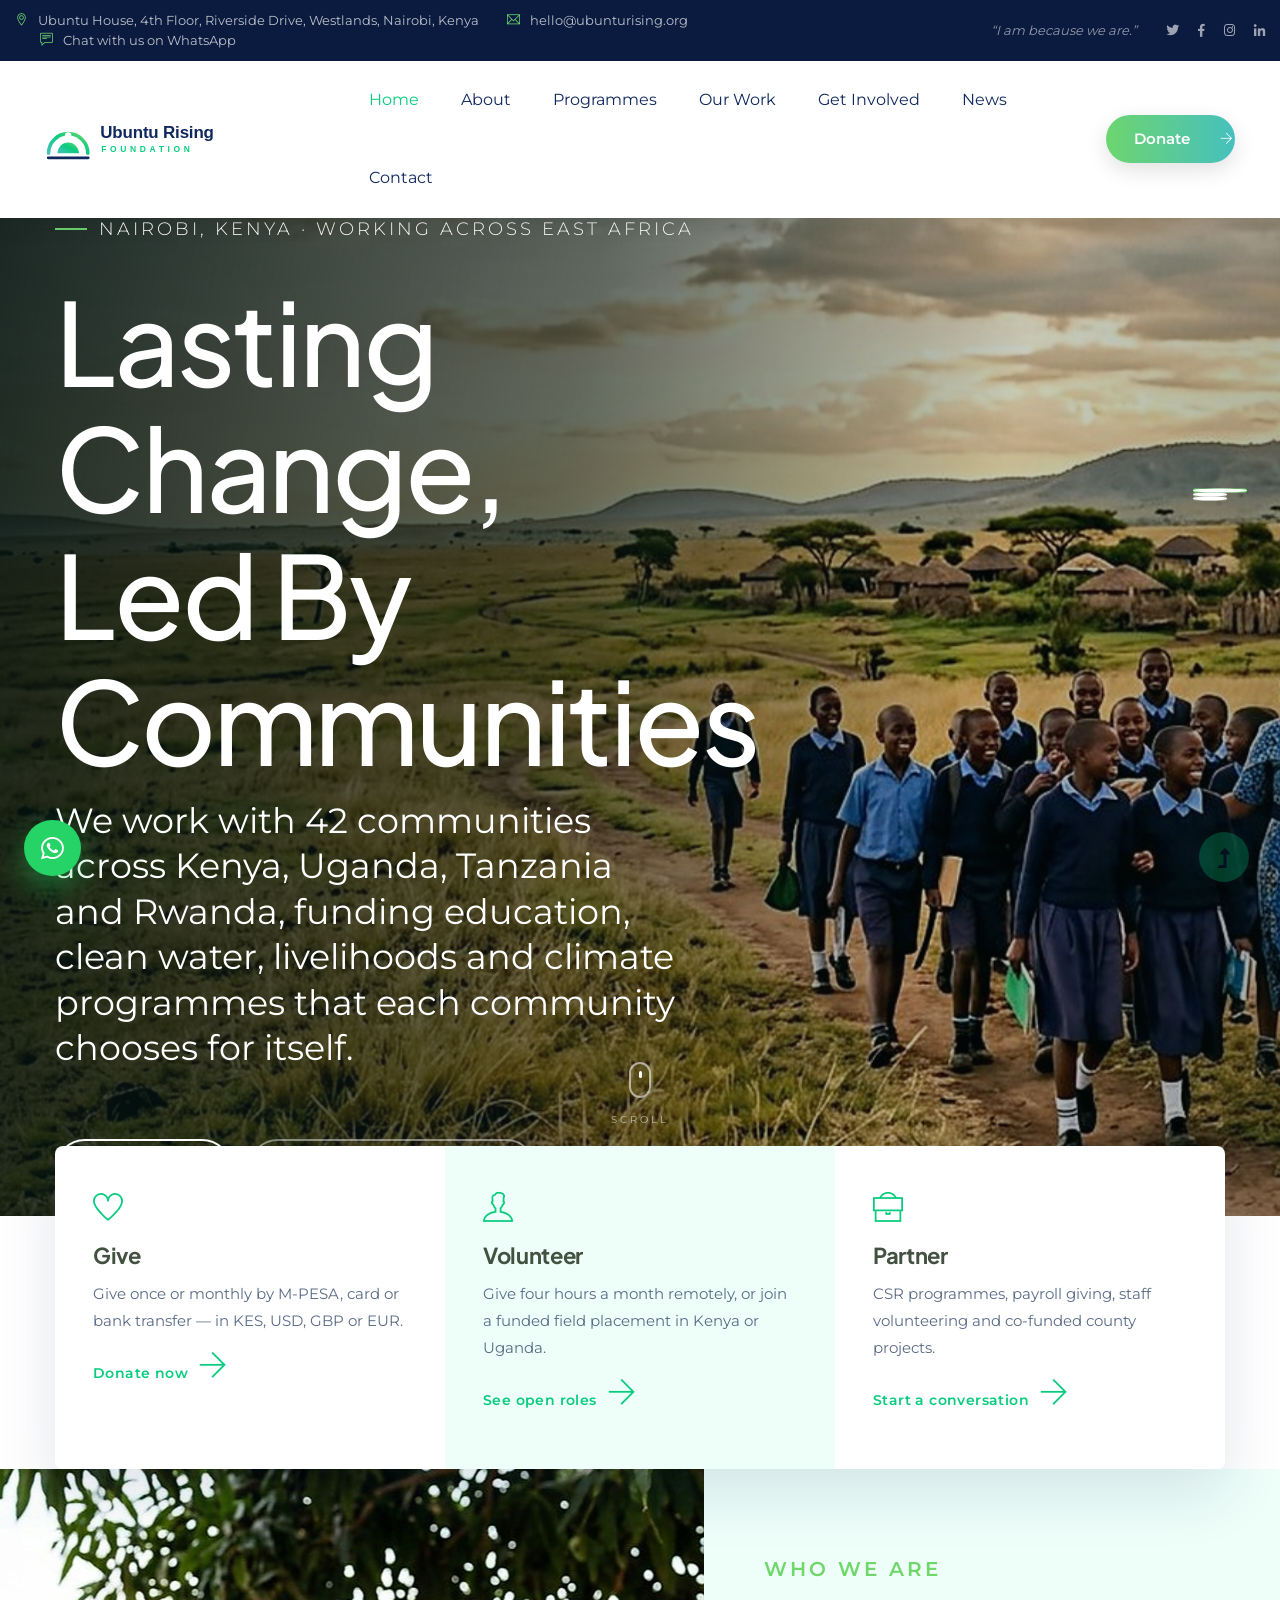
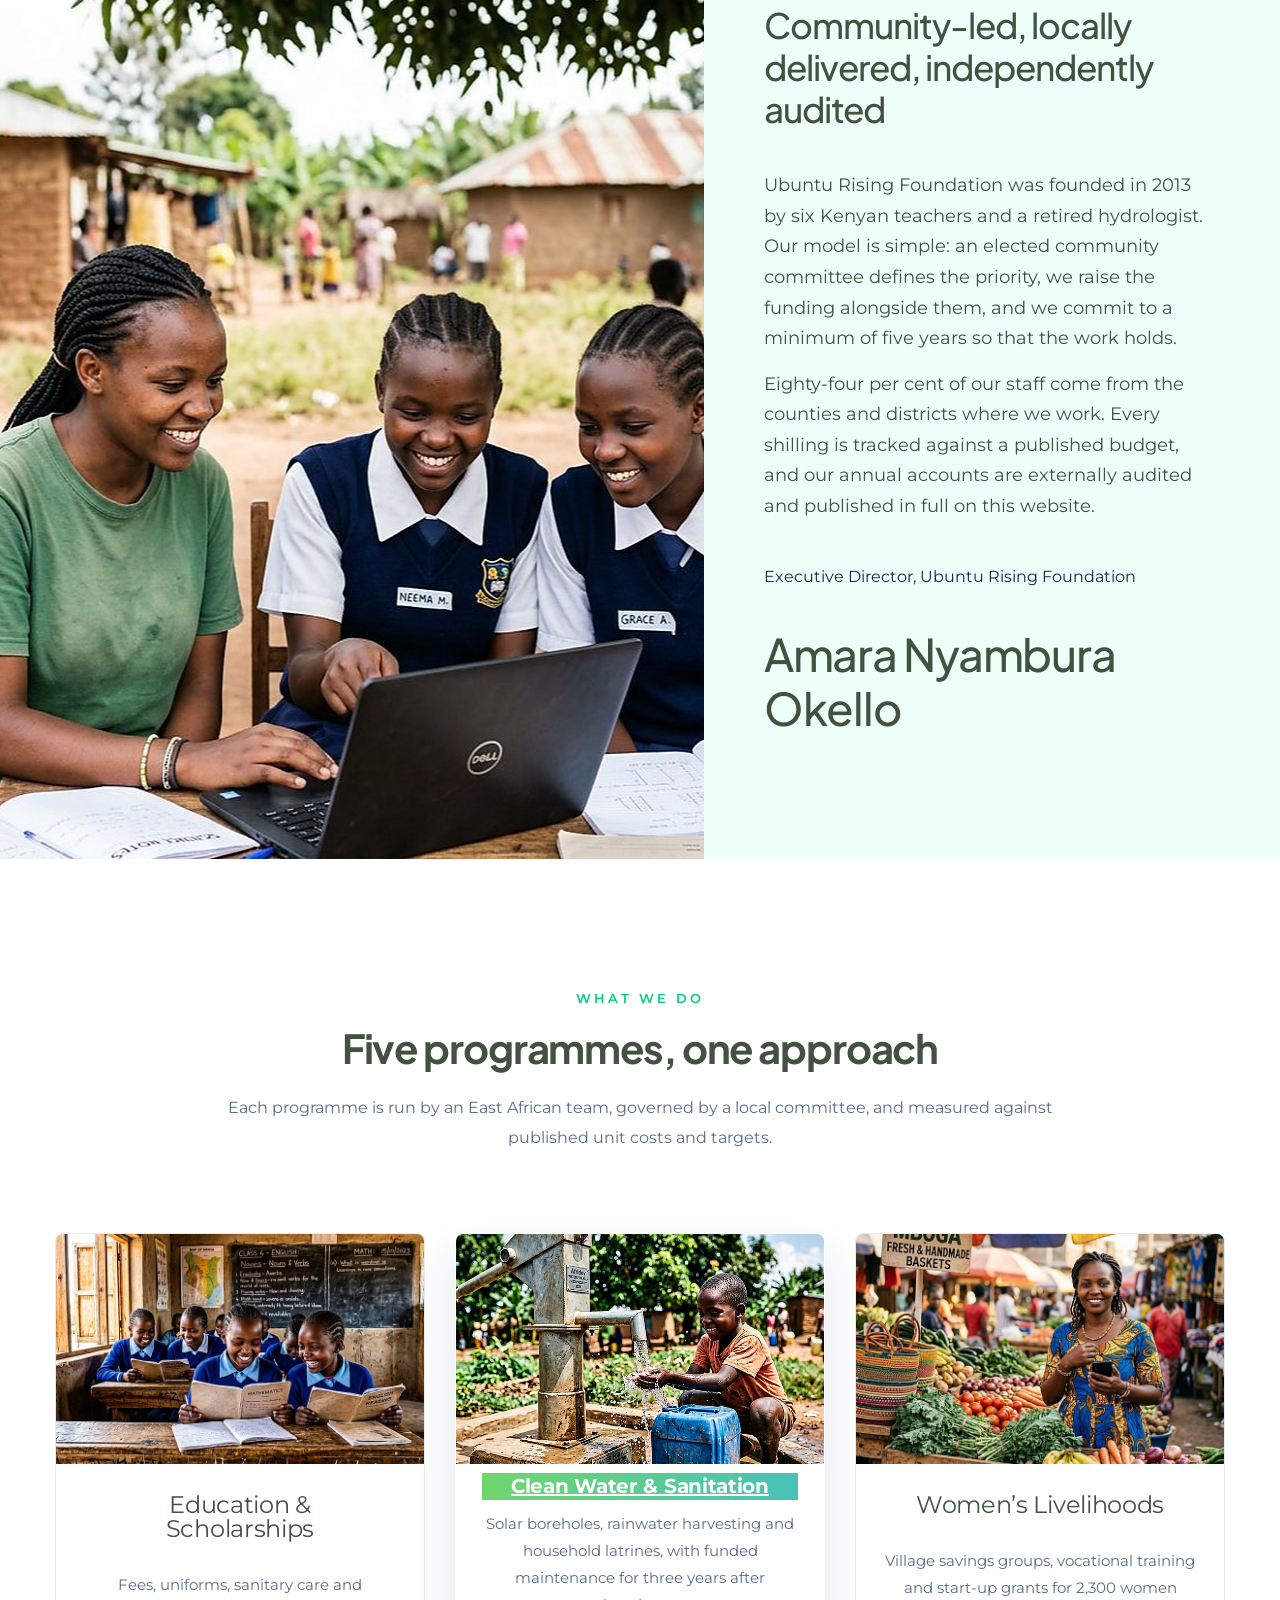
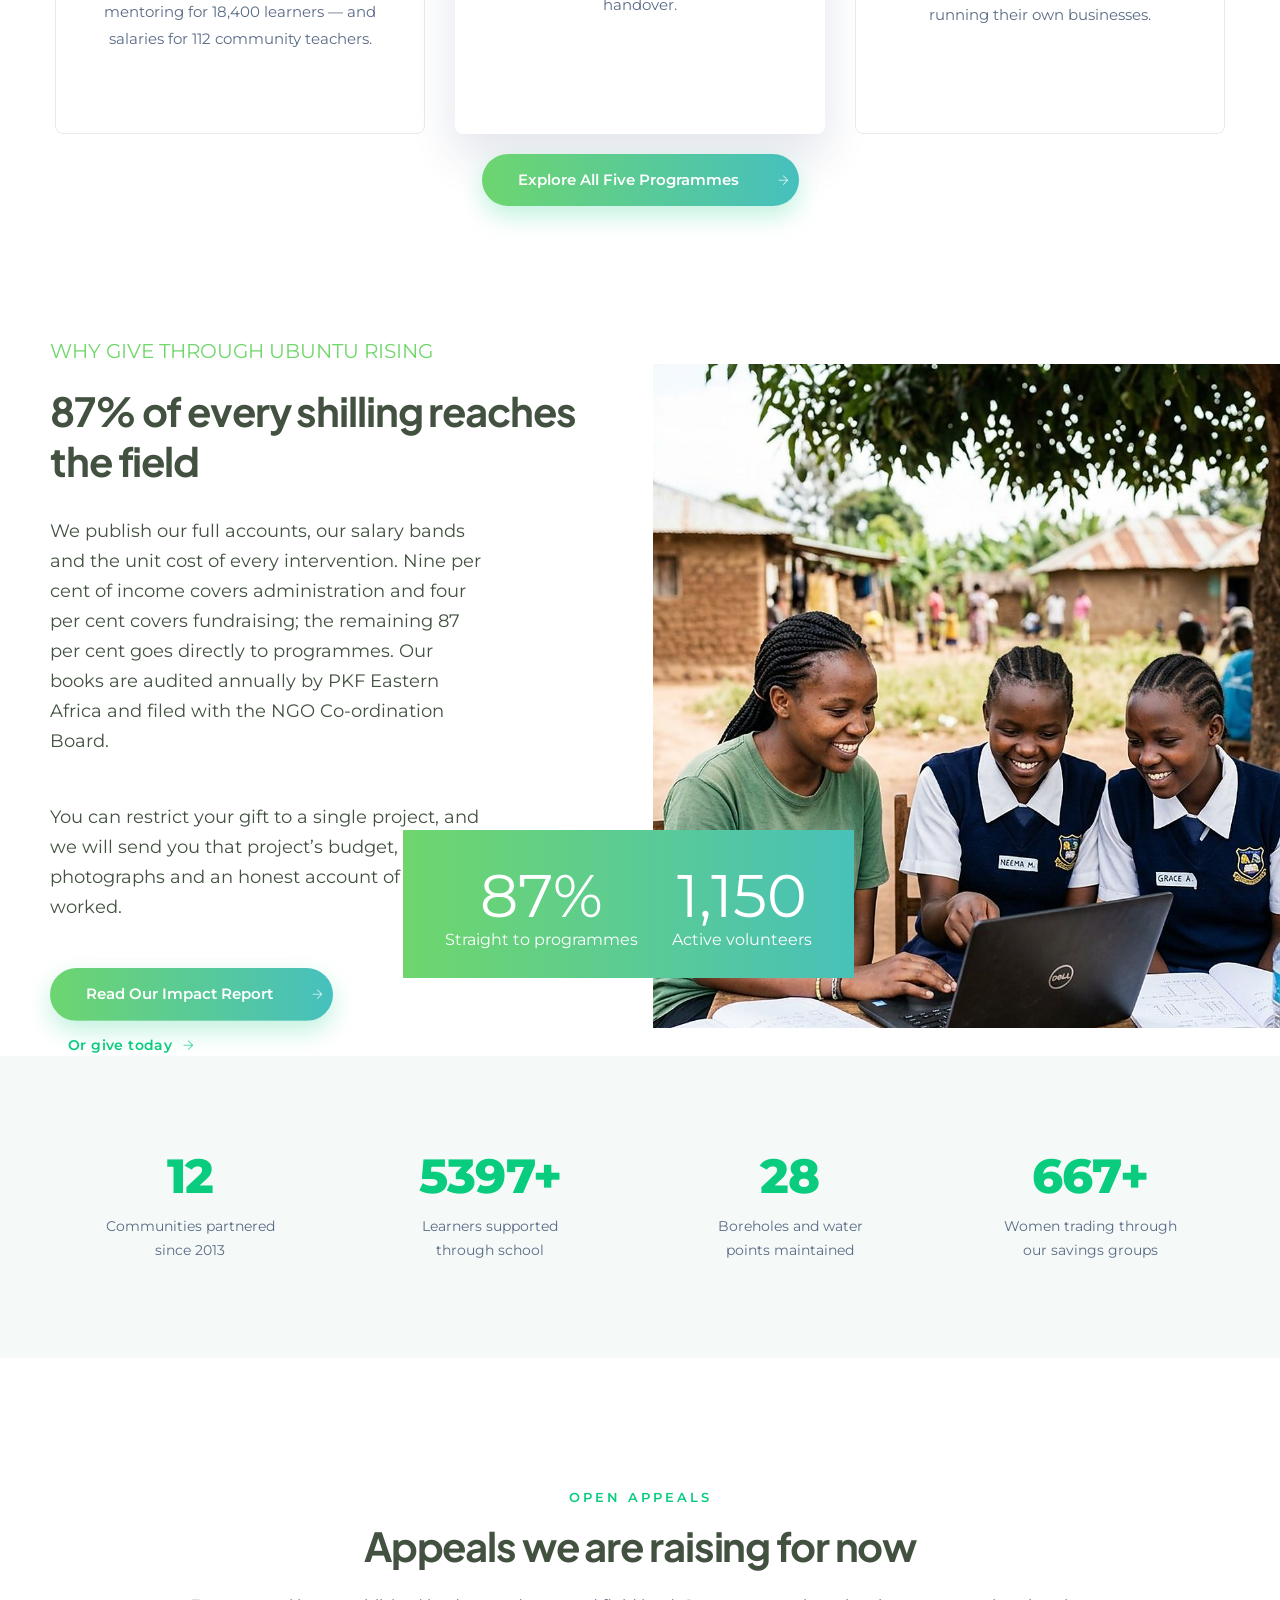
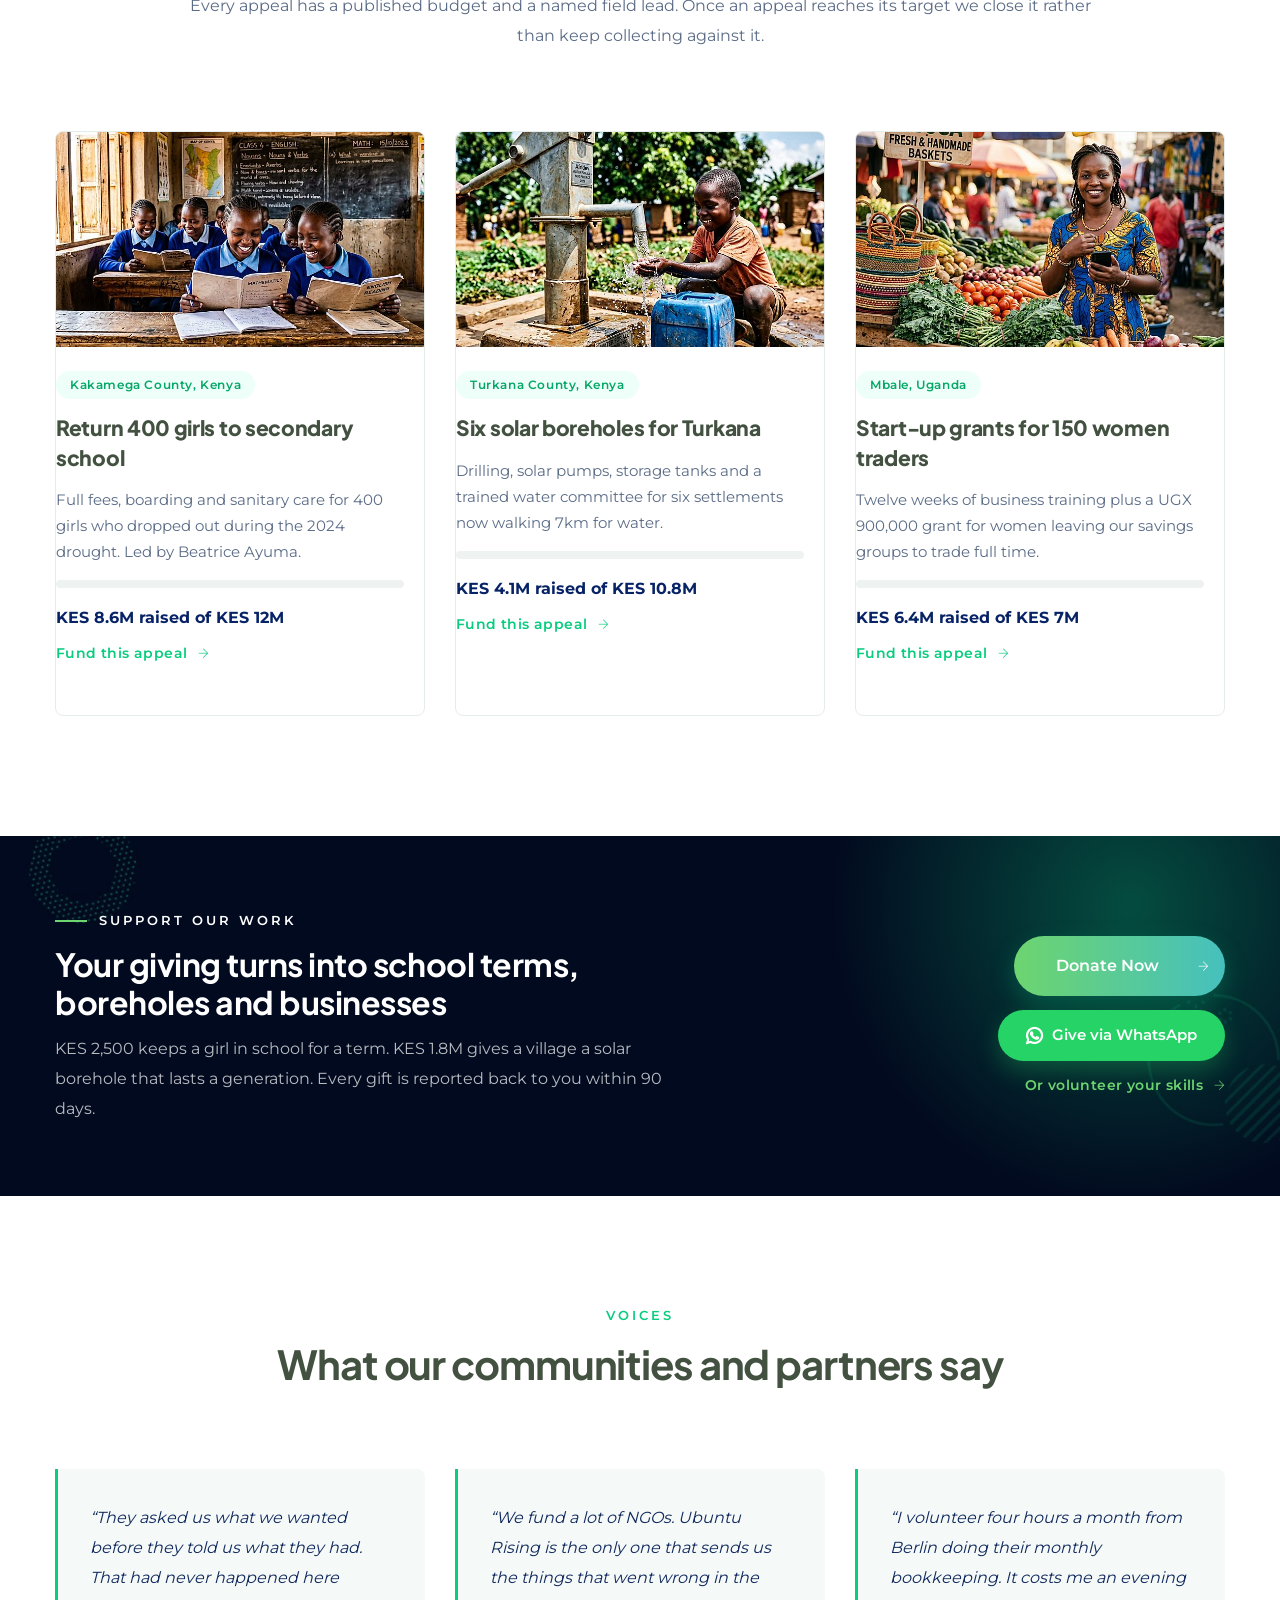
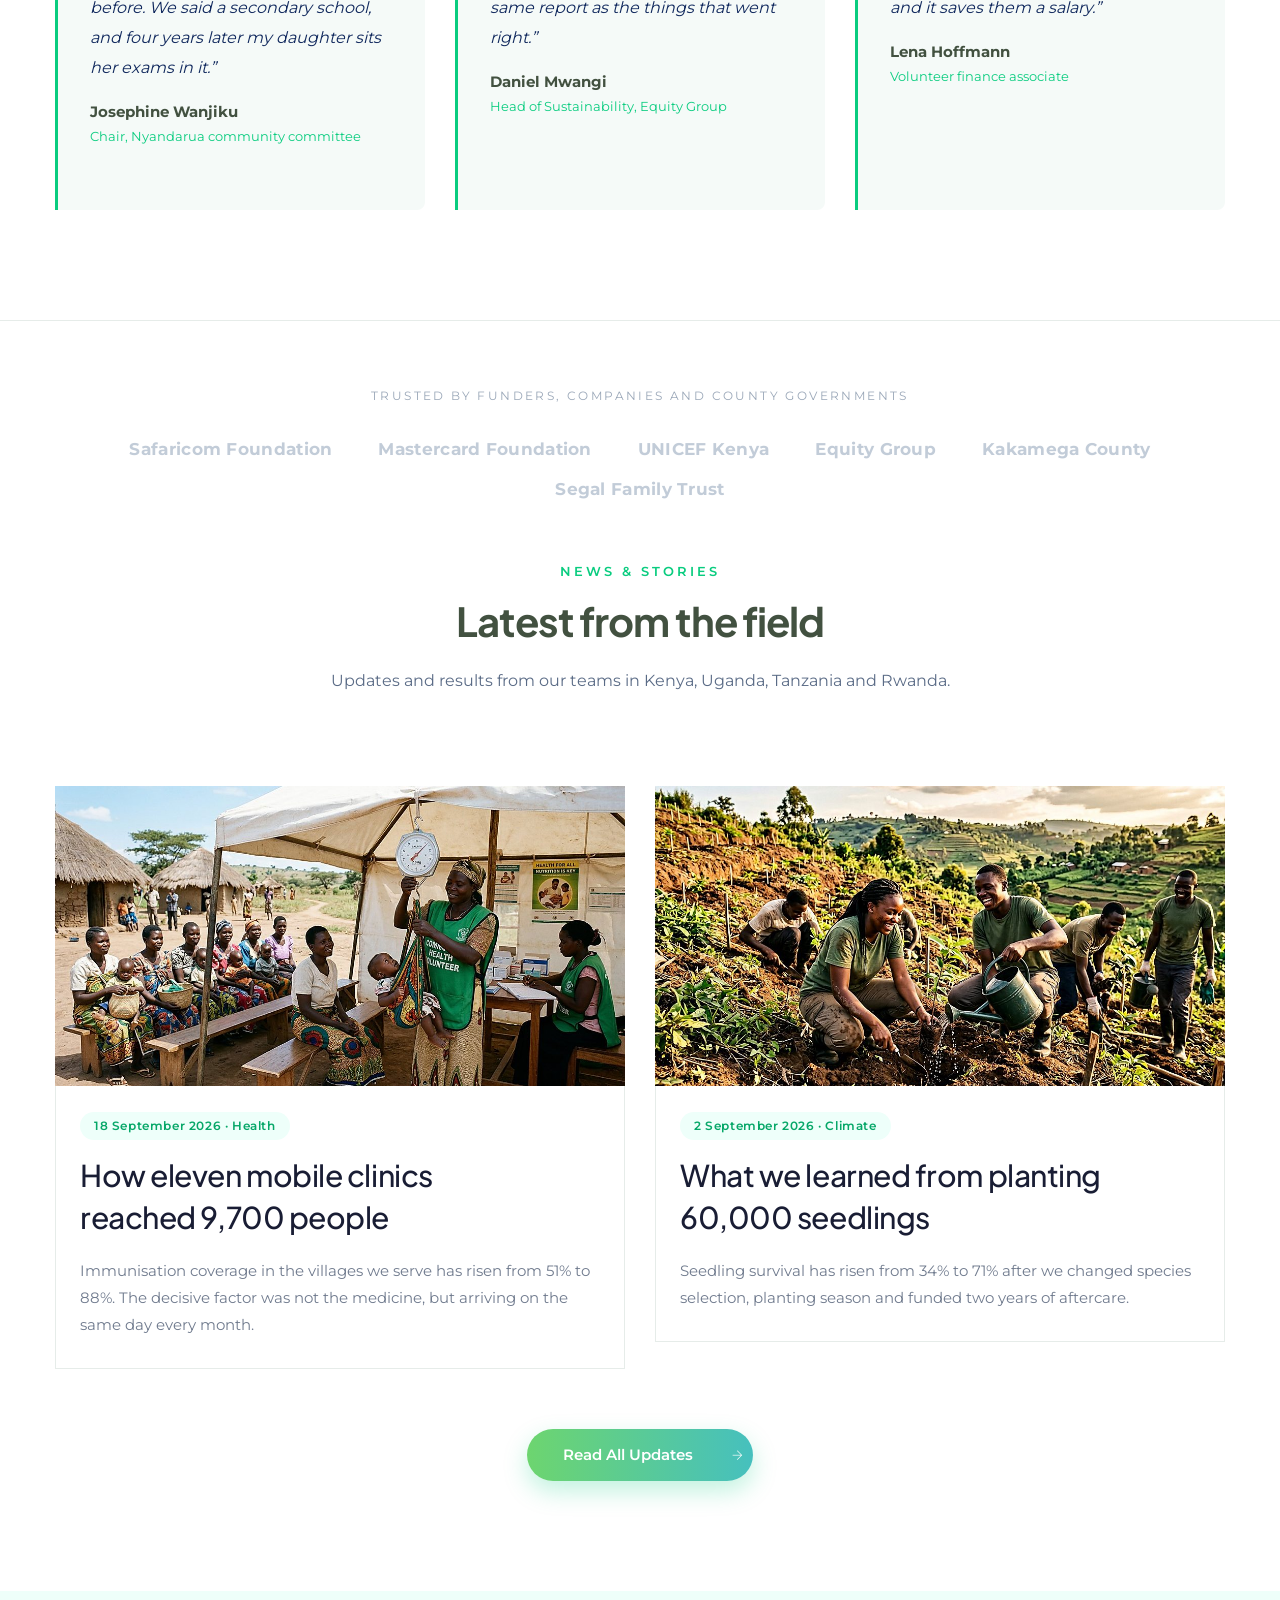
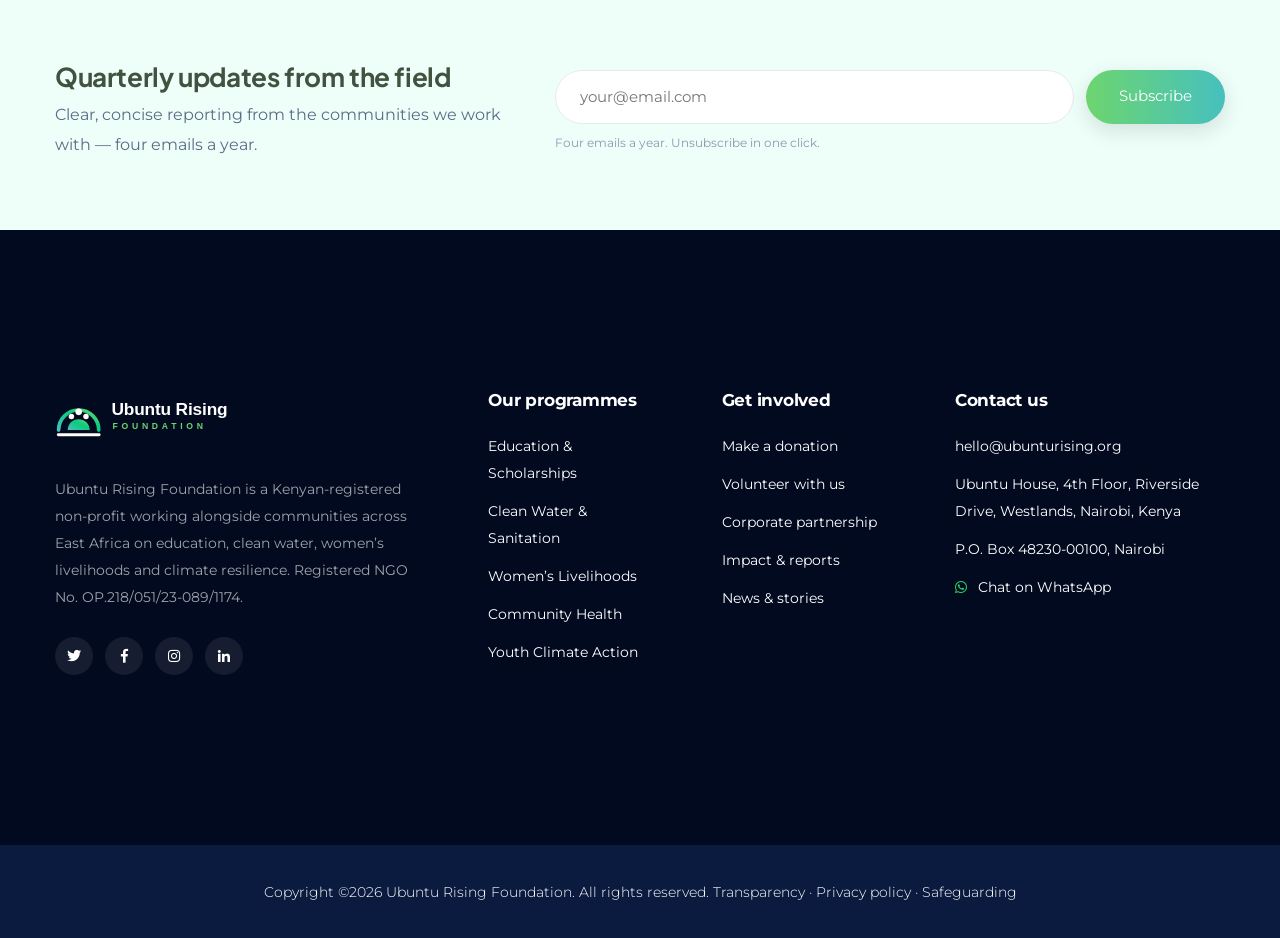
==== commit ca572303: "Self-host webfonts, add real leadership portraits, sharpen heroes - Self-host Montserrat and Plus Ja" ====
--- a/index.html
+++ b/index.html
@@ -12,11 +12,11 @@
     <meta property="og:type" content="website">
     <meta property="og:image" content="assets/img/hero/h1_hero1.jpg">
     <link rel="shortcut icon" type="image/svg+xml" href="assets/img/logo/mark.svg">
-    <link rel="preconnect" href="https://fonts.googleapis.com">
-    <link rel="preconnect" href="https://fonts.gstatic.com" crossorigin>
-    <link rel="stylesheet" href="https://fonts.googleapis.com/css2?family=Plus+Jakarta+Sans:wght@500;600;700;800&display=swap">
 
     <!-- CSS here -->
+    <link rel="preload" href="assets/fonts/webfonts/plus-jakarta-sans-latin-700-normal.woff2" as="font" type="font/woff2" crossorigin>
+    <link rel="preload" href="assets/fonts/webfonts/montserrat-latin-400-normal.woff2" as="font" type="font/woff2" crossorigin>
+    <link rel="stylesheet" href="assets/css/urf-fonts.css">
     <link rel="stylesheet" href="assets/css/bootstrap.min.css">
     <link rel="stylesheet" href="assets/css/owl.carousel.min.css">
     <link rel="stylesheet" href="assets/css/slicknav.css">
--- a/assets/css/urf-fonts.css
+++ b/assets/css/urf-fonts.css
@@ -0,0 +1,87 @@
+/* =========================================================================
+   Self-hosted webfonts
+   -------------------------------------------------------------------------
+   The template originally pulled Montserrat from Google Fonts with an @import
+   at the top of style.css. That is a render-blocking third-party request that
+   fails completely on networks where fonts.googleapis.com is unreachable — and
+   when it fails, every heading silently drops to the browser's default serif.
+
+   Both families are now served from assets/fonts/webfonts (latin subset,
+   woff2, ~176 KB total). No external requests, no CDN dependency.
+   ========================================================================= */
+
+/* ---------- Plus Jakarta Sans — display / headings ---------------------- */
+
+@font-face {
+    font-family: 'Plus Jakarta Sans';
+    font-style: normal;
+    font-weight: 500;
+    font-display: swap;
+    src: url('../fonts/webfonts/plus-jakarta-sans-latin-500-normal.woff2') format('woff2');
+}
+@font-face {
+    font-family: 'Plus Jakarta Sans';
+    font-style: normal;
+    font-weight: 600;
+    font-display: swap;
+    src: url('../fonts/webfonts/plus-jakarta-sans-latin-600-normal.woff2') format('woff2');
+}
+@font-face {
+    font-family: 'Plus Jakarta Sans';
+    font-style: normal;
+    font-weight: 700;
+    font-display: swap;
+    src: url('../fonts/webfonts/plus-jakarta-sans-latin-700-normal.woff2') format('woff2');
+}
+@font-face {
+    font-family: 'Plus Jakarta Sans';
+    font-style: normal;
+    font-weight: 800;
+    font-display: swap;
+    src: url('../fonts/webfonts/plus-jakarta-sans-latin-800-normal.woff2') format('woff2');
+}
+
+/* ---------- Montserrat — body ------------------------------------------- */
+
+@font-face {
+    font-family: 'Montserrat';
+    font-style: normal;
+    font-weight: 300;
+    font-display: swap;
+    src: url('../fonts/webfonts/montserrat-latin-300-normal.woff2') format('woff2');
+}
+@font-face {
+    font-family: 'Montserrat';
+    font-style: normal;
+    font-weight: 400;
+    font-display: swap;
+    src: url('../fonts/webfonts/montserrat-latin-400-normal.woff2') format('woff2');
+}
+@font-face {
+    font-family: 'Montserrat';
+    font-style: normal;
+    font-weight: 500;
+    font-display: swap;
+    src: url('../fonts/webfonts/montserrat-latin-500-normal.woff2') format('woff2');
+}
+@font-face {
+    font-family: 'Montserrat';
+    font-style: normal;
+    font-weight: 600;
+    font-display: swap;
+    src: url('../fonts/webfonts/montserrat-latin-600-normal.woff2') format('woff2');
+}
+@font-face {
+    font-family: 'Montserrat';
+    font-style: normal;
+    font-weight: 700;
+    font-display: swap;
+    src: url('../fonts/webfonts/montserrat-latin-700-normal.woff2') format('woff2');
+}
+@font-face {
+    font-family: 'Montserrat';
+    font-style: normal;
+    font-weight: 800;
+    font-display: swap;
+    src: url('../fonts/webfonts/montserrat-latin-800-normal.woff2') format('woff2');
+}
--- a/assets/css/style.css
+++ b/assets/css/style.css
@@ -1 +1 @@
-@import url("https://fonts.googleapis.com/css2?family=Montserrat:wght@200;300;400;500;600;700&display=swap");.white-bg{background:#ffffff}.gray-bg{background:#f5f5f5}.gray-bg{background:#f7f7fd}.white-bg{background:#fff}.black-bg{background:#16161a}.theme-bg{background:#09cc7f}.brand-bg{background:#f1f4fa}.testimonial-bg{background:#f9fafc}.white-color{color:#fff}.black-color{color:#16161a}.theme-color{color:#09cc7f}.boxed-btn{background:#fff;color:#09cc7f !important;display:inline-block;padding:18px 44px;font-family:"Montserrat",sans-serif;font-size:14px;font-weight:400;border:0;border:1px solid #09cc7f;letter-spacing:3px;text-align:center;color:#09cc7f;text-transform:uppercase;cursor:pointer}.boxed-btn:hover{background:#09cc7f;color:#fff !important;border:1px solid #09cc7f}.boxed-btn:focus{outline:none}.boxed-btn.large-width{width:220px}[data-overlay]{position:relative;background-size:cover;background-repeat:no-repeat;background-position:center center}[data-overlay]::before{position:absolute;left:0;top:0;right:0;bottom:0;content:""}[data-opacity="1"]::before{opacity:0.1}[data-opacity="2"]::before{opacity:0.2}[data-opacity="3"]::before{opacity:0.3}[data-opacity="4"]::before{opacity:0.4}[data-opacity="5"]::before{opacity:0.5}[data-opacity="6"]::before{opacity:0.6}[data-opacity="7"]::before{opacity:0.7}[data-opacity="8"]::before{opacity:0.8}[data-opacity="9"]::before{opacity:0.9}body{font-family:"Montserrat",sans-serif;font-weight:normal;font-style:normal;font-size:16px}h1,h2,h3,h4,h5,h6{font-family:"Montserrat",sans-serif;color:#425140;margin-top:0px;font-style:normal;font-weight:500;text-transform:normal}p{font-family:"Montserrat",sans-serif;color:#10285d;font-size:16px;line-height:30px;margin-bottom:15px;font-weight:normal}.img{max-width:100%;-webkit-transition:.3s;-moz-transition:.3s;-o-transition:.3s;transition:.3s}.f-left{float:left}.f-right{float:right}.fix{overflow:hidden}.clear{clear:both}a,.button{-webkit-transition:.3s;-moz-transition:.3s;-o-transition:.3s;transition:.3s}a:focus,.button:focus{text-decoration:none;outline:none}a{color:#635c5c}a:hover{color:#fff}a:focus,a:hover,.portfolio-cat a:hover,.footer -menu li a:hover{text-decoration:none}a,button{color:#fff;outline:medium none}button:focus,input:focus,input:focus,textarea,textarea:focus{outline:0}.uppercase{text-transform:uppercase}input:focus::-moz-placeholder{opacity:0;-webkit-transition:.4s;-o-transition:.4s;transition:.4s}.capitalize{text-transform:capitalize}h1 a,h2 a,h3 a,h4 a,h5 a,h6 a{color:inherit}ul{margin:0px;padding:0px}li{list-style:none}hr{border-bottom:1px solid #eceff8;border-top:0 none;margin:30px 0;padding:0}.theme-overlay{position:relative}.theme-overlay::before{background:#1696e7 none repeat scroll 0 0;content:"";height:100%;left:0;opacity:0.6;position:absolute;top:0;width:100%}.overlay2{position:relative;z-index:0}.overlay2::before{position:absolute;content:"";top:0;left:0;width:100%;height:100%;z-index:-1}.overlay2{position:relative;z-index:0}.overlay2::before{position:absolute;content:"";background-color:#2E2200;top:0;left:0;width:100%;height:100%;z-index:-1;opacity:0.5}.section-padding{padding-top:120px;padding-bottom:120px}.separator{border-top:1px solid #f2f2f2}.mb-90{margin-bottom:90px}@media (max-width: 767px){.mb-90{margin-bottom:30px}}@media (min-width: 768px) and (max-width: 991px){.mb-90{margin-bottom:45px}}.owl-carousel .owl-nav div{background:rgba(255,255,255,0.8) none repeat scroll 0 0;height:40px;left:20px;line-height:40px;font-size:22px;color:#646464;opacity:1;visibility:visible;position:absolute;text-align:center;top:50%;transform:translateY(-50%);transition:all 0.3s ease 0s;width:40px}.owl-carousel .owl-nav div.owl-next{left:auto;right:-30px}.owl-carousel .owl-nav div.owl-next i{position:relative;right:0;top:1px}.owl-carousel .owl-nav div.owl-prev i{position:relative;right:1px;top:0px}.owl-carousel:hover .owl-nav div{opacity:1;visibility:visible}.owl-carousel:hover .owl-nav div:hover{color:#fff;background:#ff3500}.btn{border:none;padding:13px 33px;text-transform:capitalize;border-radius:30px;cursor:pointer;color:#fff;display:inline-block;font-size:15px;transition:0.6s;box-shadow:0px 7px 21px 0px rgba(0,0,0,0.12);background-image:linear-gradient(to left, #46C0BE, #6DD56F, #46C0BE);background-position:right;background-size:200%}.btn i{color:#ffffff;font-size:13px;font-weight:500;position:relative;left:26px;-webkit-transition:.4s;-moz-transition:.4s;-o-transition:.4s;transition:.4s}.btn:hover i{left:30px}.btn:hover{background-position:left}.btn.focus,.btn:focus{outline:0;box-shadow:none}.about-btn{padding:19px 97px 19px 20px}.header-btn{padding:13px 33px}.hero-btn{padding:30px 62px}.white-btn{padding:30px 39px;background:#fff;color:#072366 !important}.white-btn::before{background:#09cc7f;color:#fff !important}.black-btn{padding:14px 35px;background:#000}.black-btn::before{background:#331391}.cal-btn i{color:#09cc7f !important;font-size:31px;font-weight:300;margin-right:10px}.cal-btn>p{color:#072366 !important;font-weight:700;font-size:16px;display:inline-block;margin:0 !important;position:relative;top:-7px}.submit-btn2{background:#ec5b53;width:100%;height:60px;padding:10px 20px;border:0;color:#fff;text-transform:capitalize;cursor:pointer;font-size:16px;border-radius:0px}.hero-btn{border:2px solid #fff;color:#fff;background:none;border-radius:30px;text-transform:capitalize;padding:16px 27px;-moz-user-select:none;cursor:pointer;display:inline-block;font-size:17px;font-weight:500;letter-spacing:1px;margin-bottom:0;position:relative;transition:color 0.4s linear;position:relative;overflow:hidden;margin:0}@media (max-width: 575px){.hero-btn{display:none}}.hero-btn::before{border:2px solid transparent;content:"";position:absolute;left:0;top:0;width:101%;height:101%;background:#fff;z-index:-1;transition:transform 0.5s;transition-timing-function:ease;transform-origin:0 0;transition-timing-function:cubic-bezier(0.5, 1.6, 0.4, 0.7);transform:scaleY(0);border-radius:0}.hero-btn:hover{color:#166417 !important}.hero-btn:hover::before{transform:scaleY(1);border:2px solid transparent}.border-btn{border:1px solid #6fd66c;color:#6fd66c;background:none;border-radius:30px;text-transform:capitalize;padding:19px 39px;-moz-user-select:none;cursor:pointer;display:inline-block;font-size:14px;font-weight:500;letter-spacing:1px;margin-bottom:0;position:relative;transition:color 0.4s linear;position:relative;overflow:hidden;margin:0}@media (max-width: 575px){.border-btn{display:none}}.border-btn::before{border:1px solid transparent;content:"";position:absolute;left:0;top:0;width:101%;height:101%;background:#09cc7f;z-index:-1;transition:transform 0.5s;transition-timing-function:ease;transform-origin:0 0;transition-timing-function:cubic-bezier(0.5, 1.6, 0.4, 0.7);transform:scaleY(0);border-radius:0}.border-btn:hover::before{transform:scaleY(1);border:1px solid transparent}.section-over1{position:relative;z-index:1}.section-over1::before{position:absolute;content:"";background-color:rgba(6,7,6,0.6);width:100%;height:100%;left:0;top:0;bottom:0;right:0;z-index:-1;background-repeat:no-repeat}.breadcrumb>.active{color:#888}#scrollUp,#back-top{background:#09cc7f;height:50px;width:50px;right:31px;bottom:18px;position:fixed;color:#fff;font-size:20px;text-align:center;border-radius:50%;line-height:48px;border:2px solid transparent;box-shadow:0 0 10px 3px rgba(108,98,98,0.2)}@media (max-width: 575px){#scrollUp,#back-top{right:16px}}#scrollUp a i,#back-top a i{display:block;line-height:50px}#scrollUp:hover{color:#fff}.sticky-bar{left:0;margin:auto;position:fixed;top:0;width:100%;-webkit-box-shadow:0 10px 15px rgba(25,25,25,0.1);box-shadow:0 10px 15px rgba(25,25,25,0.1);z-index:9999;-webkit-animation:300ms ease-in-out 0s normal none 1 running fadeInDown;animation:300ms ease-in-out 0s normal none 1 running fadeInDown;-webkit-box-shadow:0 10px 15px rgba(25,25,25,0.1);background:#fff}.mt-5{margin-top:5px}.mt-10{margin-top:10px}.mt-15{margin-top:15px}.mt-20{margin-top:20px}.mt-25{margin-top:25px}.mt-30{margin-top:30px}.mt-35{margin-top:35px}.mt-40{margin-top:40px}.mt-45{margin-top:45px}.mt-50{margin-top:50px}.mt-55{margin-top:55px}.mt-60{margin-top:60px}.mt-65{margin-top:65px}.mt-70{margin-top:70px}.mt-75{margin-top:75px}.mt-80{margin-top:80px}.mt-85{margin-top:85px}.mt-90{margin-top:90px}.mt-95{margin-top:95px}.mt-100{margin-top:100px}.mt-105{margin-top:105px}.mt-110{margin-top:110px}.mt-115{margin-top:115px}.mt-120{margin-top:120px}.mt-125{margin-top:125px}.mt-130{margin-top:130px}.mt-135{margin-top:135px}.mt-140{margin-top:140px}.mt-145{margin-top:145px}.mt-150{margin-top:150px}.mt-155{margin-top:155px}.mt-160{margin-top:160px}.mt-165{margin-top:165px}.mt-170{margin-top:170px}.mt-175{margin-top:175px}.mt-180{margin-top:180px}.mt-185{margin-top:185px}.mt-190{margin-top:190px}.mt-195{margin-top:195px}.mt-200{margin-top:200px}.mb-5{margin-bottom:5px}.mb-10{margin-bottom:10px}.mb-15{margin-bottom:15px}.mb-20{margin-bottom:20px}.mb-25{margin-bottom:25px}.mb-30{margin-bottom:30px}.mb-35{margin-bottom:35px}.mb-40{margin-bottom:40px}.mb-45{margin-bottom:45px}.mb-50{margin-bottom:50px}.mb-55{margin-bottom:55px}.mb-60{margin-bottom:60px}.mb-65{margin-bottom:65px}.mb-70{margin-bottom:70px}.mb-75{margin-bottom:75px}.mb-80{margin-bottom:80px}.mb-85{margin-bottom:85px}.mb-90{margin-bottom:90px}.mb-95{margin-bottom:95px}.mb-100{margin-bottom:100px}.mb-105{margin-bottom:105px}.mb-110{margin-bottom:110px}.mb-115{margin-bottom:115px}.mb-120{margin-bottom:120px}.mb-125{margin-bottom:125px}.mb-130{margin-bottom:130px}.mb-135{margin-bottom:135px}.mb-140{margin-bottom:140px}.mb-145{margin-bottom:145px}.mb-150{margin-bottom:150px}.mb-155{margin-bottom:155px}.mb-160{margin-bottom:160px}.mb-165{margin-bottom:165px}.mb-170{margin-bottom:170px}.mb-175{margin-bottom:175px}.mb-180{margin-bottom:180px}.mb-185{margin-bottom:185px}.mb-190{margin-bottom:190px}.mb-195{margin-bottom:195px}.mb-200{margin-bottom:200px}.ml-5{margin-left:5px}.ml-10{margin-left:10px}.ml-15{margin-left:15px}.ml-20{margin-left:20px}.ml-25{margin-left:25px}.ml-30{margin-left:30px}.ml-35{margin-left:35px}.ml-40{margin-left:40px}.ml-45{margin-left:45px}.ml-50{margin-left:50px}.ml-55{margin-left:55px}.ml-60{margin-left:60px}.ml-65{margin-left:65px}.ml-70{margin-left:70px}.ml-75{margin-left:75px}.ml-80{margin-left:80px}.ml-85{margin-left:85px}.ml-90{margin-left:90px}.ml-95{margin-left:95px}.ml-100{margin-left:100px}.ml-105{margin-left:105px}.ml-110{margin-left:110px}.ml-115{margin-left:115px}.ml-120{margin-left:120px}.ml-125{margin-left:125px}.ml-130{margin-left:130px}.ml-135{margin-left:135px}.ml-140{margin-left:140px}.ml-145{margin-left:145px}.ml-150{margin-left:150px}.ml-155{margin-left:155px}.ml-160{margin-left:160px}.ml-165{margin-left:165px}.ml-170{margin-left:170px}.ml-175{margin-left:175px}.ml-180{margin-left:180px}.ml-185{margin-left:185px}.ml-190{margin-left:190px}.ml-195{margin-left:195px}.ml-200{margin-left:200px}.mr-5{margin-right:5px}.mr-10{margin-right:10px}.mr-15{margin-right:15px}.mr-20{margin-right:20px}.mr-25{margin-right:25px}.mr-30{margin-right:30px}.mr-35{margin-right:35px}.mr-40{margin-right:40px}.mr-45{margin-right:45px}.mr-50{margin-right:50px}.mr-55{margin-right:55px}.mr-60{margin-right:60px}.mr-65{margin-right:65px}.mr-70{margin-right:70px}.mr-75{margin-right:75px}.mr-80{margin-right:80px}.mr-85{margin-right:85px}.mr-90{margin-right:90px}.mr-95{margin-right:95px}.mr-100{margin-right:100px}.mr-105{margin-right:105px}.mr-110{margin-right:110px}.mr-115{margin-right:115px}.mr-120{margin-right:120px}.mr-125{margin-right:125px}.mr-130{margin-right:130px}.mr-135{margin-right:135px}.mr-140{margin-right:140px}.mr-145{margin-right:145px}.mr-150{margin-right:150px}.mr-155{margin-right:155px}.mr-160{margin-right:160px}.mr-165{margin-right:165px}.mr-170{margin-right:170px}.mr-175{margin-right:175px}.mr-180{margin-right:180px}.mr-185{margin-right:185px}.mr-190{margin-right:190px}.mr-195{margin-right:195px}.mr-200{margin-right:200px}.pt-5{padding-top:5px}.pt-10{padding-top:10px}.pt-15{padding-top:15px}.pt-20{padding-top:20px}.pt-25{padding-top:25px}.pt-30{padding-top:30px}.pt-35{padding-top:35px}.pt-40{padding-top:40px}.pt-45{padding-top:45px}.pt-50{padding-top:50px}.pt-55{padding-top:55px}.pt-60{padding-top:60px}.pt-65{padding-top:65px}.pt-70{padding-top:70px}.pt-75{padding-top:75px}.pt-80{padding-top:80px}.pt-85{padding-top:85px}.pt-90{padding-top:90px}.pt-95{padding-top:95px}.pt-100{padding-top:100px}.pt-105{padding-top:105px}.pt-110{padding-top:110px}.pt-115{padding-top:115px}.pt-120{padding-top:120px}.pt-125{padding-top:125px}.pt-130{padding-top:130px}.pt-135{padding-top:135px}.pt-140{padding-top:140px}.pt-145{padding-top:145px}.pt-150{padding-top:150px}.pt-155{padding-top:155px}.pt-160{padding-top:160px}.pt-165{padding-top:165px}.pt-170{padding-top:170px}.pt-175{padding-top:175px}.pt-180{padding-top:180px}.pt-185{padding-top:185px}.pt-190{padding-top:190px}.pt-195{padding-top:195px}.pt-200{padding-top:200px}.pt-260{padding-top:260px}.pb-5{padding-bottom:5px}.pb-10{padding-bottom:10px}.pb-15{padding-bottom:15px}.pb-20{padding-bottom:20px}.pb-25{padding-bottom:25px}.pb-30{padding-bottom:30px}.pb-35{padding-bottom:35px}.pb-40{padding-bottom:40px}.pb-45{padding-bottom:45px}.pb-50{padding-bottom:50px}.pb-55{padding-bottom:55px}.pb-60{padding-bottom:60px}.pb-65{padding-bottom:65px}.pb-70{padding-bottom:70px}.pb-75{padding-bottom:75px}.pb-80{padding-bottom:80px}.pb-85{padding-bottom:85px}.pb-90{padding-bottom:90px}.pb-95{padding-bottom:95px}.pb-100{padding-bottom:100px}.pb-105{padding-bottom:105px}.pb-110{padding-bottom:110px}.pb-115{padding-bottom:115px}.pb-120{padding-bottom:120px}.pb-125{padding-bottom:125px}.pb-130{padding-bottom:130px}.pb-135{padding-bottom:135px}.pb-140{padding-bottom:140px}.pb-145{padding-bottom:145px}.pb-150{padding-bottom:150px}.pb-155{padding-bottom:155px}.pb-160{padding-bottom:160px}.pb-165{padding-bottom:165px}.pb-170{padding-bottom:170px}.pb-175{padding-bottom:175px}.pb-180{padding-bottom:180px}.pb-185{padding-bottom:185px}.pb-190{padding-bottom:190px}.pb-195{padding-bottom:195px}.pb-200{padding-bottom:200px}.pl-5{padding-left:5px}.pl-10{padding-left:10px}.pl-15{padding-left:15px}.pl-20{padding-left:20px}.pl-25{padding-left:25px}.pl-30{padding-left:30px}.pl-35{padding-left:35px}.pl-40{padding-left:40px}.pl-45{padding-left:45px}.pl-50{padding-left:50px}.pl-55{padding-left:55px}.pl-60{padding-left:60px}.pl-65{padding-left:65px}.pl-70{padding-left:70px}.pl-75{padding-left:75px}.pl-80{padding-left:80px}.pl-85{padding-left:85px}.pl-90{padding-left:90px}.pl-95{padding-left:95px}.pl-100{padding-left:100px}.pl-105{padding-left:105px}.pl-110{padding-left:110px}.pl-115{padding-left:115px}.pl-120{padding-left:120px}.pl-125{padding-left:125px}.pl-130{padding-left:130px}.pl-135{padding-left:135px}.pl-140{padding-left:140px}.pl-145{padding-left:145px}.pl-150{padding-left:150px}.pl-155{padding-left:155px}.pl-160{padding-left:160px}.pl-165{padding-left:165px}.pl-170{padding-left:170px}.pl-175{padding-left:175px}.pl-180{padding-left:180px}.pl-185{padding-left:185px}.pl-190{padding-left:190px}.pl-195{padding-left:195px}.pl-200{padding-left:200px}.pr-5{padding-right:5px}.pr-10{padding-right:10px}.pr-15{padding-right:15px}.pr-20{padding-right:20px}.pr-25{padding-right:25px}.pr-30{padding-right:30px}.pr-35{padding-right:35px}.pr-40{padding-right:40px}.pr-45{padding-right:45px}.pr-50{padding-right:50px}.pr-55{padding-right:55px}.pr-60{padding-right:60px}.pr-65{padding-right:65px}.pr-70{padding-right:70px}.pr-75{padding-right:75px}.pr-80{padding-right:80px}.pr-85{padding-right:85px}.pr-90{padding-right:90px}.pr-95{padding-right:95px}.pr-100{padding-right:100px}.pr-105{padding-right:105px}.pr-110{padding-right:110px}.pr-115{padding-right:115px}.pr-120{padding-right:120px}.pr-125{padding-right:125px}.pr-130{padding-right:130px}.pr-135{padding-right:135px}.pr-140{padding-right:140px}.pr-145{padding-right:145px}.pr-150{padding-right:150px}.pr-155{padding-right:155px}.pr-160{padding-right:160px}.pr-165{padding-right:165px}.pr-170{padding-right:170px}.pr-175{padding-right:175px}.pr-180{padding-right:180px}.pr-185{padding-right:185px}.pr-190{padding-right:190px}.pr-195{padding-right:195px}.pr-200{padding-right:200px}.bounce-animate{animation-name:float-bob;animation-duration:2s;animation-iteration-count:infinite;-moz-animation-name:float-bob;-moz-animation-duration:2s;-moz-animation-iteration-count:infinite;-moz-animation-timing-function:linear;-ms-animation-name:float-bob;-ms-animation-duration:2s;-ms-animation-iteration-count:infinite;-ms-animation-timing-function:linear;-o-animation-name:float-bob;-o-animation-duration:2s;-o-animation-iteration-count:infinite;-o-animation-timing-function:linear}@-webkit-keyframes float-bob{0%{-webkit-transform:translateY(-20px);transform:translateY(-20px)}50%{-webkit-transform:translateY(-10px);transform:translateY(-10px)}100%{-webkit-transform:translateY(-20px);transform:translateY(-20px)}}.heartbeat{animation:heartbeat 1s infinite alternate}@-webkit-keyframes heartbeat{to{-webkit-transform:scale(1.03);transform:scale(1.03)}}.rotateme{-webkit-animation-name:rotateme;animation-name:rotateme;-webkit-animation-duration:30s;animation-duration:30s;-webkit-animation-iteration-count:infinite;animation-iteration-count:infinite;-webkit-animation-timing-function:linear;animation-timing-function:linear}@keyframes rotateme{from{-webkit-transform:rotate(0deg);transform:rotate(0deg)}to{-webkit-transform:rotate(360deg);transform:rotate(360deg)}}@-webkit-keyframes rotateme{from{-webkit-transform:rotate(0deg)}to{-webkit-transform:rotate(360deg)}}.preloader{background-color:#f7f7f7;width:100%;height:100%;position:fixed;top:0;left:0;right:0;bottom:0;z-index:999999;-webkit-transition:.6s;-o-transition:.6s;transition:.6s;margin:0 auto}.preloader .preloader-circle{width:100px;height:100px;position:relative;border-style:solid;border-width:1px;border-top-color:#09cc7f;border-bottom-color:transparent;border-left-color:transparent;border-right-color:transparent;z-index:10;border-radius:50%;-webkit-box-shadow:0 1px 5px 0 rgba(35,181,185,0.15);box-shadow:0 1px 5px 0 rgba(35,181,185,0.15);background-color:#fff;-webkit-animation:zoom 2000ms infinite ease;animation:zoom 2000ms infinite ease;-webkit-transition:.6s;-o-transition:.6s;transition:.6s}.preloader .preloader-circle2{border-top-color:#0078ff}.preloader .preloader-img{position:absolute;top:50%;z-index:200;left:0;right:0;margin:0 auto;text-align:center;display:inline-block;-webkit-transform:translateY(-50%);-ms-transform:translateY(-50%);transform:translateY(-50%);padding-top:6px;-webkit-transition:.6s;-o-transition:.6s;transition:.6s}.preloader .preloader-img img{max-width:55px}.preloader .pere-text strong{font-weight:800;color:#dca73a;text-transform:uppercase}@-webkit-keyframes zoom{0%{-webkit-transform:rotate(0deg);transform:rotate(0deg);-webkit-transition:.6s;-o-transition:.6s;transition:.6s}100%{-webkit-transform:rotate(360deg);transform:rotate(360deg);-webkit-transition:.6s;-o-transition:.6s;transition:.6s}}@keyframes zoom{0%{-webkit-transform:rotate(0deg);transform:rotate(0deg);-webkit-transition:.6s;-o-transition:.6s;transition:.6s}100%{-webkit-transform:rotate(360deg);transform:rotate(360deg);-webkit-transition:.6s;-o-transition:.6s;transition:.6s}}.slick-initialized .slick-slide{outline:0}.section-padding2{padding-top:200px;padding-bottom:200px}@media only screen and (min-width: 1200px) and (max-width: 1600px){.section-padding2{padding-top:200px;padding-bottom:200px}}@media only screen and (min-width: 992px) and (max-width: 1199px){.section-padding2{padding-top:200px;padding-bottom:200px}}@media only screen and (min-width: 768px) and (max-width: 991px){.section-padding2{padding-top:100px;padding-bottom:100px}}@media only screen and (min-width: 576px) and (max-width: 767px){.section-padding2{padding-top:70px;padding-bottom:70px}}@media (max-width: 575px){.section-padding2{padding-top:70px;padding-bottom:70px}}.pb-padding{padding-bottom:110px}@media only screen and (min-width: 992px) and (max-width: 1199px){.pb-padding{padding-bottom:110px}}@media only screen and (min-width: 768px) and (max-width: 991px){.pb-padding{padding-bottom:50px}}@media only screen and (min-width: 576px) and (max-width: 767px){.pb-padding{padding-bottom:10px}}@media (max-width: 575px){.pb-padding{padding-bottom:10px}}.pt-padding{padding-top:200px}@media only screen and (min-width: 768px) and (max-width: 991px){.pt-padding{padding-top:70px}}@media only screen and (min-width: 576px) and (max-width: 767px){.pt-padding{padding-top:70px}}@media (max-width: 575px){.pt-padding{padding-top:70px}}.w-padding2{padding:80px 50px}@media (max-width: 575px){.w-padding2{padding:70px 20px}}.testimonial-padding{padding-top:190px;padding-bottom:170px}@media only screen and (min-width: 992px) and (max-width: 1199px){.testimonial-padding{padding-top:190px;padding-bottom:170px}}@media only screen and (min-width: 768px) and (max-width: 991px){.testimonial-padding{padding-top:70px;padding-bottom:60px}}@media only screen and (min-width: 576px) and (max-width: 767px){.testimonial-padding{padding-top:60px;padding-bottom:40px}}@media (max-width: 575px){.testimonial-padding{padding-top:60px;padding-bottom:40px}}.w-padding{padding-top:100px;padding-bottom:95px}@media only screen and (min-width: 576px) and (max-width: 767px){.w-padding{padding-top:70px;padding-bottom:70px}}@media (max-width: 575px){.w-padding{padding-top:70px;padding-bottom:70px}}.section-padding30{padding-top:130px;padding-bottom:120px}@media only screen and (min-width: 992px) and (max-width: 1199px){.section-padding30{padding-top:100px;padding-bottom:100px}}@media only screen and (min-width: 768px) and (max-width: 991px){.section-padding30{padding-top:100px;padding-bottom:70px}}@media only screen and (min-width: 576px) and (max-width: 767px){.section-padding30{padding-top:65px;padding-bottom:70px}}@media (max-width: 575px){.section-padding30{padding-top:65px;padding-bottom:70px}}.services-padding{padding-top:145px;padding-bottom:170px}@media only screen and (min-width: 992px) and (max-width: 1199px){.services-padding{padding-top:145px;padding-bottom:170px}}@media only screen and (min-width: 768px) and (max-width: 991px){.services-padding{padding-top:100px;padding-bottom:70px}}@media only screen and (min-width: 576px) and (max-width: 767px){.services-padding{padding-top:65px;padding-bottom:70px}}@media (max-width: 575px){.services-padding{padding-top:65px;padding-bottom:70px}}.section-paddingt30{padding-top:195px;padding-bottom:90px}@media only screen and (min-width: 992px) and (max-width: 1199px){.section-paddingt30{padding-top:150px;padding-bottom:90px}}@media only screen and (min-width: 768px) and (max-width: 991px){.section-paddingt30{padding-top:100px;padding-bottom:40px}}@media only screen and (min-width: 576px) and (max-width: 767px){.section-paddingt30{padding-top:65px;padding-bottom:10px}}@media (max-width: 575px){.section-paddingt30{padding-top:65px;padding-bottom:10px}}.section-padding3{padding-top:150px;padding-bottom:0}@media only screen and (min-width: 992px) and (max-width: 1199px){.section-padding3{padding-top:150px;padding-bottom:0}}@media only screen and (min-width: 768px) and (max-width: 991px){.section-padding3{padding-top:60px;padding-bottom:0}}@media only screen and (min-width: 576px) and (max-width: 767px){.section-padding3{padding-top:60px;padding-bottom:0}}@media (max-width: 575px){.section-padding3{padding-top:60px;padding-bottom:0}}.footer-padding{padding-top:160px;padding-bottom:120px}@media only screen and (min-width: 768px) and (max-width: 991px){.footer-padding{padding-top:100px;padding-bottom:70px}}@media only screen and (min-width: 576px) and (max-width: 767px){.footer-padding{padding-top:80px;padding-bottom:70px}}@media (max-width: 575px){.footer-padding{padding-top:80px;padding-bottom:0px}}@media (max-width: 575px){.section-tittle{margin-bottom:50px;text-align:left !important}}@media only screen and (min-width: 576px) and (max-width: 767px){.section-tittle{margin-bottom:50px}}.section-tittle span{margin-bottom:20px;display:block;color:#70D76A;text-transform:uppercase;font-size:20px}@media (max-width: 575px){.section-tittle span{font-size:14px;padding-left:0px;text-align:left}}.section-tittle h2{font-size:55px;display:block;font-weight:400;line-height:1.2;margin-bottom:40px}@media only screen and (min-width: 992px) and (max-width: 1199px){.section-tittle h2{font-size:41px}}@media only screen and (min-width: 576px) and (max-width: 767px){.section-tittle h2{font-size:40px}}@media (max-width: 575px){.section-tittle h2{text-align:left;font-size:27px}}.section-bg{background-size:cover;background-repeat:no-repeat;background-position:center center;background-attachment:fixed}.section-bg2{background-size:cover;background-repeat:no-repeat;background-position:center center}.white-bg{background:#ffffff}.gray-bg{background:#f5f5f5}.gray-bg{background:#f7f7fd}.white-bg{background:#fff}.black-bg{background:#16161a}.theme-bg{background:#09cc7f}.brand-bg{background:#f1f4fa}.testimonial-bg{background:#f9fafc}.white-color{color:#fff}.black-color{color:#16161a}.theme-color{color:#09cc7f}@media only screen and (min-width: 768px) and (max-width: 991px){.header-area{box-shadow:0 10px 15px rgba(25,25,25,0.1)}}@media only screen and (min-width: 576px) and (max-width: 767px){.header-area{box-shadow:0 10px 15px rgba(25,25,25,0.1)}}@media (max-width: 575px){.header-area{box-shadow:0 10px 15px rgba(25,25,25,0.1)}}.header-area .header-bottom{padding:0px 85px}@media only screen and (min-width: 1200px) and (max-width: 1600px){.header-area .header-bottom{padding:0px 30px}}@media only screen and (min-width: 992px) and (max-width: 1199px){.header-area .header-bottom{padding:0px 15px}}@media only screen and (min-width: 768px) and (max-width: 991px){.header-area .header-bottom{padding:15px 50px}}@media only screen and (min-width: 576px) and (max-width: 767px){.header-area .header-bottom{padding:15px 20px}}@media (max-width: 575px){.header-area .header-bottom{padding:15px 0px}}.main-header{position:relative;z-index:3;-webkit-box-shadow:0 10px 15px rgba(25,25,25,0.1)}@media only screen and (min-width: 1200px) and (max-width: 1600px){.main-header .main-menu{margin-right:30px}}.main-header .main-menu ul li{display:inline-block;position:relative;z-index:1}.main-header .main-menu ul li a{color:#072366;font-weight:400;padding:27px 19px;display:block;font-size:16px;-webkit-transition:.3s;-moz-transition:.3s;-o-transition:.3s;transition:.3s;text-transform:capitalize}@media only screen and (min-width: 992px) and (max-width: 1199px){.main-header .main-menu ul li a{padding:27px 9px}}.main-header .main-menu ul li:hover>a{color:#09cc7f}.main-header .main-menu ul ul.submenu{position:absolute;width:170px;background:rgba(0,12,32,0.6);left:0;top:90%;visibility:hidden;opacity:0;box-shadow:0 0 10px 3px rgba(0,0,0,0.05);padding:17px 0;border-top:5px solid #09cc7f;-webkit-transition:.3s;-moz-transition:.3s;-o-transition:.3s;transition:.3s}.main-header .main-menu ul ul.submenu>li{margin-left:7px;display:block}.main-header .main-menu ul ul.submenu>li>a{padding:6px 10px !important;font-size:16px;color:#fdfdfd}.main-header .main-menu ul ul.submenu>li>a:hover{color:#09cc7f;background:none;padding-left:13px !important}.main-header ul>li:hover>ul.submenu{visibility:visible;opacity:1;top:100%}.header-transparent{position:absolute;top:0;right:0;left:0;z-index:9}.header-sticky.sticky-bar{background:#fff}.header-sticky.sticky-bar.sticky .main-menu ul li a{padding:20px 20px !important}@media only screen and (min-width: 768px) and (max-width: 991px){.header-sticky.sticky-bar.sticky{padding:15px 0px}}@media only screen and (min-width: 576px) and (max-width: 767px){.header-sticky.sticky-bar.sticky{padding:15px 0px}}@media (max-width: 575px){.header-sticky.sticky-bar.sticky{padding:15px 0px}}.mobile_menu{position:absolute;right:0px;width:100%;z-index:99}.mobile_menu .slicknav_menu{background:transparent;margin-top:0px !important}.mobile_menu .slicknav_menu .slicknav_btn{top:-39px}.mobile_menu .slicknav_menu .slicknav_btn .slicknav_icon-bar{background-color:#09cc7f !important}.mobile_menu .slicknav_menu .slicknav_nav{margin-top:9px !important}.mobile_menu .slicknav_menu .slicknav_nav a:hover{background:transparent;color:#09cc7f}.mobile_menu .slicknav_menu .slicknav_nav a{font-size:15px;padding:7px 10px}.mobile_menu .slicknav_menu .slicknav_nav .slicknav_item a{padding:0 !important}.slider-height{min-height:790px;background-repeat:no-repeat;background-position:center center;background-size:cover}@media only screen and (min-width: 992px) and (max-width: 1199px){.slider-height{min-height:680px}}@media only screen and (min-width: 768px) and (max-width: 991px){.slider-height{min-height:600px}}@media only screen and (min-width: 576px) and (max-width: 767px){.slider-height{min-height:600px}}@media (max-width: 575px){.slider-height{min-height:450px}}.slider-height2{height:365px;background-repeat:no-repeat;background-position:center center;background-size:cover}@media only screen and (min-width: 768px) and (max-width: 991px){.slider-height2{height:350px}}@media only screen and (min-width: 576px) and (max-width: 767px){.slider-height2{height:250px}}@media (max-width: 575px){.slider-height2{height:250px}}.slider-bg1{background-image:url(../img/hero/h1_hero1.jpg)}.slider-bg2{background-image:url(../img/hero/h1_hero2.jpg)}.slider-bg3{background-image:url(../img/hero/h1_hero3.jpg)}@media (max-width: 575px){.slider-area .hero__caption{margin-top:-76px}}.slider-area .hero__caption h1{font-size:115px;font-weight:400;margin-bottom:14px;color:#fff;line-height:1.1;text-transform:capitalize}@media only screen and (min-width: 992px) and (max-width: 1199px){.slider-area .hero__caption h1{font-size:80px;line-height:1.2}}@media only screen and (min-width: 768px) and (max-width: 991px){.slider-area .hero__caption h1{font-size:50px;line-height:1.2}}@media only screen and (min-width: 576px) and (max-width: 767px){.slider-area .hero__caption h1{font-size:35px;line-height:1.2}}@media (max-width: 575px){.slider-area .hero__caption h1{font-size:35px;line-height:1.2}}.slider-area .hero__caption span{font-size:18px;line-height:1.2;font-weight:300;margin-bottom:39px;color:#fff;margin-bottom:37px;text-transform:uppercase;display:inline-block}@media (max-width: 575px){.slider-area .hero__caption span{margin-bottom:30px}}.slider-area .hero__caption p{color:#fff;margin-bottom:68px;font-size:35px;font-weight:400;line-height:1.3}@media only screen and (min-width: 576px) and (max-width: 767px){.slider-area .hero__caption p br{display:none}}@media (max-width: 575px){.slider-area .hero__caption p br{display:none}}@media only screen and (min-width: 768px) and (max-width: 991px){.slider-area .hero__caption p{margin-bottom:43px;font-size:21px}}@media only screen and (min-width: 576px) and (max-width: 767px){.slider-area .hero__caption p{margin-bottom:43px;font-size:21px}}@media (max-width: 575px){.slider-area .hero__caption p{margin-bottom:43px;font-size:21px}}.hero-overly{position:relative;z-index:1}.hero-overly::before{position:absolute;content:"";background-color:rgba(35,39,35,0.4);width:100%;height:100%;left:0;top:0;bottom:0;right:0;z-index:-1;background-repeat:no-repeat}.slider-area2{background-image:url(../img/hero/hero2.jpg);background-repeat:no-repeat;background-size:cover}@media only screen and (min-width: 768px) and (max-width: 991px){.slider-area2 .hero-cap{padding-top:50px}}@media only screen and (min-width: 576px) and (max-width: 767px){.slider-area2 .hero-cap{padding-top:50px}}@media (max-width: 575px){.slider-area2 .hero-cap{padding-top:50px}}.slider-area2 .hero-cap h2{color:#fff;font-size:50px;font-weight:800;text-transform:capitalize;line-height:1;margin-bottom:21px}@media only screen and (min-width: 576px) and (max-width: 767px){.slider-area2 .hero-cap h2{font-size:50px}}@media (max-width: 575px){.slider-area2 .hero-cap h2{font-size:35px}}.video-area{background-image:url("../img/hero/slider-video-bg.jpg");background-repeat:no-repeat;height:300px;width:455px;position:absolute;bottom:0;right:0}@media only screen and (min-width: 768px) and (max-width: 991px){.video-area{height:244px;width:367px}}@media only screen and (min-width: 576px) and (max-width: 767px){.video-area{height:244px;width:367px}}@media (max-width: 575px){.video-area{height:163px;width:100%}}.video-icon{position:absolute;right:0;top:50%;transform:translateY(-50%);left:0;margin:0 auto;text-align:center}.video-icon a{background:#6fd66c;background:linear-gradient(90deg, #6fd66c 0%, #48c1b9 100%);color:#fff;width:60px;height:60px;display:inline-block;text-align:center;line-height:60px;border-radius:50%}.video-icon a::after{position:absolute;border:70px solid rgba(111,214,108,0.3);content:"";border-radius:50%;left:-37px;top:-38px;right:0;z-index:-1;background:#0000}@media only screen and (min-width: 576px) and (max-width: 767px){.video-icon a::after{border:50px solid rgba(111,214,108,0.1);left:-19px;top:-19px;right:0}}@media (max-width: 575px){.video-icon a::after{border:50px solid rgba(111,214,108,0.1);left:-19px;top:-19px;right:0}}@media only screen and (min-width: 576px) and (max-width: 767px){.video-icon a{width:60px;height:60px;line-height:60px}}@media (max-width: 575px){.video-icon a{width:60px;height:60px;line-height:60px}}.video-icon a i{font-size:18px;line-height:1;position:relative;right:-1px;top:3px}.video-icon a.btn-icon{position:relative}.video-icon a.btn-icon::before{content:'';display:inline-block;position:absolute;top:-2px;left:-2px;bottom:-2px;right:-2px;border-radius:inherit;border:1px solid #6fd66c;-webkit-animation:btnIconRipple 2s cubic-bezier(0.23, 1, 0.32, 1) both infinite;animation:btnIconRipple 2s cubic-bezier(0.23, 1, 0.32, 1) both infinite}@-webkit-keyframes btnIconRipple{0%{border-width:4px;-webkit-transform:scale(1);transform:scale(1)}50%{border-width:1px;-webkit-transform:scale(1.5);transform:scale(1.5)}80%{border-width:1px;-webkit-transform:scale(1.9);transform:scale(1.9)}100%{opacity:0}}.dot-style .slick-dots{text-align:center;right:27px;position:absolute;top:50%;transform:translateY(-50%)}.dot-style .slick-dots li{display:block;margin-bottom:3px}.dot-style .slick-dots li.slick-active button::before{position:absolute;content:"";height:25px;width:25px;border:1px solid #fff;left:50%;margin:0 auto;text-align:center;top:44%;transform:translateY(-48%) translateX(-48%);border-radius:50%;line-height:25px;-webkit-transition:.4s;-moz-transition:.4s;-o-transition:.4s;transition:.4s}.dot-style .slick-dots button{text-indent:-100000px;height:10px;width:10px;border:0;padding:0;margin-right:10px;cursor:pointer;border-radius:50%;margin-bottom:15px;background:#fff}.dot-style .slick-dots .slick-active button{background:#fff;position:relative;-webkit-transition:.4s;-moz-transition:.4s;-o-transition:.4s;transition:.4s}.visit-tailor-area{background:#EEFFFA;display:flex;align-items:center}@media only screen and (min-width: 768px) and (max-width: 991px){.visit-tailor-area{display:block}}@media (max-width: 575px){.visit-tailor-area{display:block}}@media only screen and (min-width: 576px) and (max-width: 767px){.visit-tailor-area{display:block}}.visit-tailor-area .tailor-details{width:32%;padding:20px 20px 20px 60px}@media only screen and (min-width: 992px) and (max-width: 1199px){.visit-tailor-area .tailor-details{width:53%;padding:47px 20px 0px 50px}}@media only screen and (min-width: 1200px) and (max-width: 1600px){.visit-tailor-area .tailor-details{width:41%}}@media only screen and (min-width: 768px) and (max-width: 991px){.visit-tailor-area .tailor-details{width:100%;padding:50px 30px}}@media only screen and (min-width: 576px) and (max-width: 767px){.visit-tailor-area .tailor-details{width:100%;padding:51px 20px 6px 20px}}@media (max-width: 575px){.visit-tailor-area .tailor-details{width:100%;padding:51px 20px 6px 20px}}.visit-tailor-area .tailor-details span{margin-bottom:20px;display:block;color:#70D76A;text-transform:uppercase;font-size:20px}.visit-tailor-area .tailor-details h2{font-size:55px;display:block;font-weight:400;line-height:1.2;margin-bottom:40px}@media only screen and (min-width: 1200px) and (max-width: 1600px){.visit-tailor-area .tailor-details h2{font-size:35px}}@media only screen and (min-width: 992px) and (max-width: 1199px){.visit-tailor-area .tailor-details h2{font-size:35px}}@media only screen and (min-width: 576px) and (max-width: 767px){.visit-tailor-area .tailor-details h2{font-size:50px}}@media (max-width: 575px){.visit-tailor-area .tailor-details h2{font-size:27px}}.visit-tailor-area .tailor-details p{color:#425140;line-height:1.7;font-size:18px}.visit-tailor-area .tailor-details p.pera-bottom{margin-bottom:41px}@media (max-width: 575px){.visit-tailor-area .tailor-details p.pera-bottom{font-size:15px}}@media only screen and (min-width: 576px) and (max-width: 767px){.visit-tailor-area .tailor-details p.pera-bottom{font-size:13px}}.visit-tailor-area .tailor-details .footer-tittles h2{font-size:57px;font-weight:400;font-size:45px}@media only screen and (min-width: 576px) and (max-width: 767px){.visit-tailor-area .tailor-details .footer-tittles h2{font-size:13px}}@media (max-width: 575px){.visit-tailor-area .tailor-details .footer-tittles h2{font-size:31px}}.visit-tailor-area .tailor-details .footer-tittles p{padding-bottom:22px;color:#1D2547;font-size:16px}.visit-tailor-area .tailor-offers{background-image:url(../img/gallery/visit_bg.jpg);background-size:100%;background-size:cover;background-repeat:no-repeat;background-position:center center;height:990px;width:55%}@media only screen and (min-width: 992px) and (max-width: 1199px){.visit-tailor-area .tailor-offers{height:769px;width:61%}}@media (max-width: 575px){.visit-tailor-area .tailor-offers{width:100%;height:400px}}@media only screen and (min-width: 768px) and (max-width: 991px){.visit-tailor-area .tailor-offers{width:100%;height:620px}}@media only screen and (min-width: 576px) and (max-width: 767px){.visit-tailor-area .tailor-offers{width:100%;height:500px}}.support-company-area .support-wrapper{display:flex;justify-content:space-between;flex-wrap:wrap}.support-company-area .support-wrapper .left-content{width:54%;padding-left:366px}@media only screen and (min-width: 1200px) and (max-width: 1600px){.support-company-area .support-wrapper .left-content{width:49%}}@media only screen and (min-width: 1200px) and (max-width: 1440px){.support-company-area .support-wrapper .left-content{padding-left:30px;width:49%}}@media only screen and (min-width: 1200px) and (max-width: 1300px){.support-company-area .support-wrapper .left-content{padding-left:50px;width:49%}}@media only screen and (min-width: 1441px) and (max-width: 1700px){.support-company-area .support-wrapper .left-content{padding-left:100px;width:49%}}@media only screen and (min-width: 992px) and (max-width: 1199px){.support-company-area .support-wrapper .left-content{width:48%;padding-left:20px}}@media only screen and (min-width: 768px) and (max-width: 991px){.support-company-area .support-wrapper .left-content{width:100%;padding-left:30px}}@media only screen and (min-width: 576px) and (max-width: 767px){.support-company-area .support-wrapper .left-content{width:100%;padding-left:30px}}@media (max-width: 575px){.support-company-area .support-wrapper .left-content{width:100%;padding-left:30px}}.support-company-area .support-wrapper .left-content .support-caption{padding-right:144px}@media (max-width: 575px){.support-company-area .support-wrapper .left-content .support-caption{padding-right:0px}}@media only screen and (min-width: 576px) and (max-width: 767px){.support-company-area .support-wrapper .left-content .support-caption{padding-right:0px}}@media only screen and (min-width: 992px) and (max-width: 1199px){.support-company-area .support-wrapper .left-content .support-caption{padding-right:70px}}.support-company-area .support-wrapper .left-content .support-caption p{margin-bottom:46px;font-size:15px}.support-company-area .support-wrapper .left-content .support-caption p.pera-top{font-size:18px;font-weight:400;color:#425140}.support-company-area .support-wrapper .right-content{width:40%;position:relative}@media only screen and (min-width: 1200px) and (max-width: 1600px){.support-company-area .support-wrapper .right-content{width:49%}}@media only screen and (min-width: 992px) and (max-width: 1199px){.support-company-area .support-wrapper .right-content{width:49%;padding-top:10px;margin:0}}@media only screen and (min-width: 768px) and (max-width: 991px){.support-company-area .support-wrapper .right-content{width:80%;padding-top:50px}}@media only screen and (min-width: 768px) and (max-width: 991px){.support-company-area .support-wrapper .right-content{width:100%;padding-top:50px}}@media only screen and (min-width: 576px) and (max-width: 767px){.support-company-area .support-wrapper .right-content{width:100%;padding-top:50px}}@media (max-width: 575px){.support-company-area .support-wrapper .right-content{width:100%;padding-top:50px}}.support-company-area .support-wrapper .right-content .right-img img{width:100%}.support-company-area .support-wrapper .right-content .support-img-cap{position:absolute;bottom:0px;background:#6fd66c;background:linear-gradient(90deg, #6fd66c 0%, #48c1b9 100%);padding:0px 25px;left:-250px;bottom:50px}@media only screen and (min-width: 992px) and (max-width: 1199px){.support-company-area .support-wrapper .right-content .support-img-cap{left:-150px;bottom:20px}}@media only screen and (min-width: 768px) and (max-width: 991px){.support-company-area .support-wrapper .right-content .support-img-cap{left:0px}}@media only screen and (min-width: 576px) and (max-width: 767px){.support-company-area .support-wrapper .right-content .support-img-cap{left:0px}}@media (max-width: 575px){.support-company-area .support-wrapper .right-content .support-img-cap{padding:0px 0px;left:0px;bottom:0}}.support-company-area .support-wrapper .right-content .support-img-cap span{font-size:60px;color:#fff;text-transform:uppercase;font-weight:400;font-family:"Montserrat",sans-serif;line-height:1.2}@media (max-width: 575px){.support-company-area .support-wrapper .right-content .support-img-cap span{padding:6px 40px;font-size:38px}}@media only screen and (min-width: 992px) and (max-width: 1199px){.support-company-area .support-wrapper .right-content .support-img-cap span{font-size:35px}}@media only screen and (min-width: 768px) and (max-width: 991px){.support-company-area .support-wrapper .right-content .support-img-cap span{font-size:35px}}@media only screen and (min-width: 576px) and (max-width: 767px){.support-company-area .support-wrapper .right-content .support-img-cap span{font-size:35px}}.support-company-area .support-wrapper .right-content .support-img-cap P{color:#fff;line-height:1;margin:0;font-size:16px}.support-company-area .support-wrapper .right-content .single-one{padding:30px 17px}@media (max-width: 575px){.support-company-area .support-wrapper .right-content .single-one{padding:30px 2px}}.support-company-area .support-wrapper .right-content .single-two{padding:30px 17px}@media (max-width: 575px){.support-company-area .support-wrapper .right-content .single-two{padding:30px 2px}}.service-area .single-cat .cat-icon{overflow:hidden}.service-area .single-cat .cat-icon img{-webkit-transition:.4s;-moz-transition:.4s;-o-transition:.4s;transition:.4s;width:100%;transform:scale(1)}.service-area .single-cat .cat-cap{position:relative;z-index:2;bottom:19px}.service-area .single-cat .cat-cap h5>a{background:#fff;margin:0 20px;text-decoration:underline transparent;font-size:24px;font-weight:400;display:block;font-family:"Montserrat",sans-serif;color:#425140;padding:20px 0;line-height:1}@media only screen and (min-width: 576px) and (max-width: 767px){.service-area .single-cat .cat-cap h5>a{font-size:26px}}@media (max-width: 575px){.service-area .single-cat .cat-cap h5>a{font-size:26px}}.service-area .single-cat:hover .cat-icon img{transform:scale(1.05)}.service-area .single-cat:hover .cat-cap h5 a{color:#fff;text-decoration:underline;background:#6fd66c;background:linear-gradient(90deg, #6fd66c 0%, #48c1b9 100%)}.service-area .single-cat.active .cat-icon img{transform:scale(1.05)}.service-area .single-cat.active .cat-cap h5 a{color:#fff;text-decoration:underline;background:#6fd66c;background:linear-gradient(90deg, #6fd66c 0%, #48c1b9 100%)}.our-cases-area .single-cases .cases-img{overflow:hidden}.our-cases-area .single-cases .cases-img img{width:100%;transform:scale(1.05);-webkit-transition:.4s;-moz-transition:.4s;-o-transition:.4s;transition:.4s}.our-cases-area .single-cases .cases-caption{padding:24px 20px 10px 0px;background:#fff}.our-cases-area .single-cases .cases-caption h3 a{font-size:21px;font-weight:800;line-height:1.4;margin-bottom:15px;display:block}@media only screen and (min-width: 576px) and (max-width: 767px){.our-cases-area .single-cases .cases-caption h3 a{font-size:16px}}@media (max-width: 575px){.our-cases-area .single-cases .cases-caption h3 a{font-size:16px}}.our-cases-area .single-cases .cases-caption h3 a:hover{color:#09cc7f}.our-cases-area .single-cases .cases-caption .prices p{color:#425140;font-size:20px;font-weight:400}@media (max-width: 575px){.our-cases-area .single-cases .cases-caption .prices p{font-size:11px}}.our-cases-area .single-cases .cases-caption .prices p span{color:#072366;font-size:16px;font-weight:700}@media only screen and (min-width: 576px) and (max-width: 767px){.our-cases-area .single-cases .cases-caption .prices p span{font-size:13px}}.our-cases-area .single-cases:hover .cases-img img{transform:scale(1)}.barfiller .tip{display:none !important}.barfiller{border-radius:0}.barfiller .fill{background:#6fd66c !important;background:linear-gradient(90deg, #6fd66c 0%, #48c1b9 100%) !important;border-radius:0 !important}.single-job-items{display:-webkit-box;display:-moz-box;display:-ms-flexbox;display:-webkit-flex;display:flex;-webkit-box-pack:justify;-moz-box-pack:justify;-ms-flex-pack:justify;-webkit-justify-content:space-between;justify-content:space-between;-webkit-flex-wrap:wrap;-ms-flex-wrap:wrap;flex-wrap:wrap;-webkit-transition:.4s;-moz-transition:.4s;-o-transition:.4s;transition:.4s}.single-job-items .job-items{display:-webkit-box;display:-moz-box;display:-ms-flexbox;display:-webkit-flex;display:flex;-webkit-flex-wrap:wrap;-ms-flex-wrap:wrap;flex-wrap:wrap;-webkit-box-align:center;-moz-box-align:center;-ms-flex-align:center;-webkit-align-items:center;align-items:center}.single-job-items .company-img img{overflow:hidden;float:left;margin-right:32px;z-index:999}@media only screen and (min-width: 576px) and (max-width: 767px){.single-job-items .company-img img{margin-bottom:20px}}@media (max-width: 575px){.single-job-items .company-img img{margin-bottom:20px}}@media (max-width: 575px){.single-job-items .job-tittle{padding:14px}}@media only screen and (min-width: 576px) and (max-width: 767px){.single-job-items .job-tittle{padding:14px}}.single-job-items .job-tittle a h4{color:#454d72;font-size:30px;font-weight:700;margin-bottom:26px;-webkit-transition:.4s;-moz-transition:.4s;-o-transition:.4s;transition:.4s}.single-job-items .job-tittle a h4:hover{color:#09cc7f}.single-job-items .job-tittle ul li{display:inline-block;margin-right:48px;font-size:15px;color:#808080;line-height:1.8}@media only screen and (min-width: 768px) and (max-width: 991px){.single-job-items .job-tittle ul li{margin-right:18px}}@media (max-width: 575px){.single-job-items .job-tittle ul li{margin-right:0px;margin-bottom:7px}}@media only screen and (min-width: 576px) and (max-width: 767px){.single-job-items .job-tittle ul li{margin-right:8px}}.single-job-items .job-tittle ul li:last-child{margin-right:0px}.single-job-items .job-tittle ul li i{font-size:14px;color:#bbbbbb;margin-right:10px}@media only screen and (min-width: 768px) and (max-width: 991px){.single-job-items .job-tittle2{padding-top:25px}}.single-job-items:hover{box-shadow:0px 22px 57px 0px rgba(34,41,72,0.05)}.footer-wrapper{background:#6fd66c;background:linear-gradient(90deg, #6fd66c 0%, #48c1b9 100%)}.footer-area .footer-pera p{color:#fff;font-size:16px;margin-bottom:50px;line-height:1.8}.footer-area .footer-pera.footer-pera2 p{padding:0}.footer-area .footer-tittle h4{color:#fff;font-size:20px;margin-bottom:40px;font-weight:500;font-family:"Montserrat",sans-serif}.footer-area .footer-tittle ul li{margin-bottom:15px}.footer-area .footer-tittle ul li a{color:#fff;font-weight:400;font-size:15px;text-decoration:underline transparent}.footer-area .footer-tittle ul li a:hover{color:#fff;text-decoration:underline}.footer-area .footer-tittle p{color:#fff;font-size:15px}.footer-bottom-area .footer-border{padding:33px 0px 20px}.footer-bottom-area .footer-copy-right p{color:#fff;font-weight:300;font-size:14px;line-height:2;margin-bottom:12px}.footer-bottom-area .footer-copy-right p i{color:#fff}.footer-bottom-area .footer-copy-right p a{color:#fff}.footer-social a{color:#fff;background:rgba(255,255,255,0.1);width:40px;height:40px;border-radius:50%;font-size:14px;line-height:40px;display:inline-block;text-align:center;margin-right:8px}.footer-social a:hover{color:#fff;background:#09cc7f}.footer-social a:hover i{transform:rotateY(180deg);-webkit-transform:rotateY(180deg);-moz-transform:rotateY(180deg);-ms-transform:rotateY(180deg);-o-transform:rotateY(180deg)}.footer-social a i{-webkit-transition:.4s;-moz-transition:.4s;-o-transition:.4s;transition:.4s;display:inline-block;transform:rotateY(0deg);-webkit-transform:rotateY(0deg);-moz-transform:rotateY(0deg);-ms-transform:rotateY(0deg);-o-transform:rotateY(0deg)}.number a{font-size:26px !important;color:#fff !important;margin-bottom:23px;display:block}.pagination-area{padding-top:50px}.pagination-area .page-item{margin:0}.pagination-area .page-item:first-child{margin:0}.pagination-area .page-item:first-child .page-link{margin-left:0;border-top-left-radius:0%;border-bottom-left-radius:0%}.pagination-area .page-item:last-child .page-link{border-top-right-radius:0%;border-bottom-right-radius:0%}.pagination-area .page-item.active .page-link{z-index:1;border:0;position:relative;box-shadow:none;outline:0;color:#fff;background:#3B4855}.pagination-area .page-link{border:0;font-size:15px;text-align:center;background:none;box-shadow:none;outline:0;color:#fff;padding:16px 18px;background:#fff;margin:0 7px;border-radius:0%;border:1px solid #f0f0f0}@media (max-width: 575px){.pagination-area .page-link{margin:0 4px;padding:8px 11px}}.pagination-area .page-link:hover{color:#fff;background:#3B4855;border:1px solid transparent}.page-notification{background:#EFF5F8;padding:13px 0;margin-bottom:95px}@media only screen and (min-width: 576px) and (max-width: 767px){.page-notification{margin-bottom:50px;margin-top:9px}}@media (max-width: 575px){.page-notification{margin-bottom:30px;margin-top:9px}}.page-notification.page-notification2{margin-bottom:0}.breadcrumb{background:none;padding:0;margin:0}.breadcrumb a{color:#fff;font-size:15px;text-transform:capitalize;line-height:1;font-weight:500}.breadcrumb-item+.breadcrumb-item::before{display:inline-block;color:#fff;content:">";font-size:17px;line-height:1;padding:0 4px;padding-right:8px}.home-blog-area .home-blog-single{-webkit-transition:.4s;-moz-transition:.4s;-o-transition:.4s;transition:.4s}.home-blog-area .home-blog-single .blog-img-cap .blog-img{overflow:hidden;position:relative;margin-bottom:30px}.home-blog-area .home-blog-single .blog-img-cap .blog-img img{width:100%;-webkit-transform:scale 1;-ms-transform:scale 1;transform:scale 1;transition:all 0.3s ease-out 0s}.home-blog-area .home-blog-single .blog-img-cap .blog-cap{background:#fff;-webkit-transition:.4s;-moz-transition:.4s;-o-transition:.4s;transition:.4s}.home-blog-area .home-blog-single .blog-img-cap .blog-cap p{color:#707b8e}.home-blog-area .home-blog-single .blog-img-cap .blog-cap h3 a{color:#191d34;font-size:30px;font-weight:400;line-height:1.4;margin-bottom:19px;display:block;padding-right:50px}.home-blog-area .home-blog-single .blog-img-cap .blog-cap h3 a:hover{color:#09cc7f}@media only screen and (min-width: 992px) and (max-width: 1199px){.home-blog-area .home-blog-single .blog-img-cap .blog-cap h3 a{font-size:25px}}@media only screen and (min-width: 768px) and (max-width: 991px){.home-blog-area .home-blog-single .blog-img-cap .blog-cap h3 a{font-size:19px;padding-right:0px}}@media only screen and (min-width: 576px) and (max-width: 767px){.home-blog-area .home-blog-single .blog-img-cap .blog-cap h3 a{font-size:19px;padding-right:0px}}@media (max-width: 575px){.home-blog-area .home-blog-single .blog-img-cap .blog-cap h3 a{font-size:19px;padding-right:0px}}.home-blog-area .home-blog-single .blog-img-cap .blog-cap .more-btn{color:#3a3a3a;text-transform:uppercase;font-size:14px;font-family:"Montserrat",sans-serif;color:#3a3a3a}.home-blog-area .home-blog-single .blog-img-cap .blog-cap .more-btn:hover{color:#014b85}.home-blog-single:hover .blog-img-cap .blog-img .blog-date{background:#09cc7f}.home-blog-single:hover .blog-img-cap .blog-img img{-webkit-transform:scale(1.04);-ms-transform:scale(1.04);transform:scale(1.04)}.home-blog-single:hover .blog-img-cap .blog-cap{border-top:0}.latest-blog-area .area-heading{margin-bottom:70px}.blog_area a{color:"Montserrat",sans-serif !important;text-decoration:none;transition:.4s}.blog_area a:hover,.blog_area a :hover{background:-webkit-linear-gradient(131deg, #09cc7f 0%, #09cc7f 99%);-webkit-background-clip:text;-webkit-text-fill-color:transparent;text-decoration:none;transition:.4s}.single-blog{overflow:hidden;margin-bottom:30px}.single-blog:hover{box-shadow:0px 10px 20px 0px rgba(42,34,123,0.1)}.single-blog .thumb{overflow:hidden;position:relative}.single-blog .thumb:after{content:'';position:absolute;left:0;top:0;width:100%;height:100%;background:#000;opacity:0;-webkit-transition:.3s;-moz-transition:.3s;-o-transition:.3s;transition:.3s}.single-blog h4{border-bottom:1px solid #dfdfdf;padding-bottom:34px;margin-bottom:25px}.single-blog a{font-size:20px;font-weight:600}.single-blog .date{color:#666666;text-align:left;display:inline-block;font-size:13px;font-weight:300}.single-blog .tag{text-align:left;display:inline-block;float:left;font-size:13px;font-weight:300;margin-right:22px;position:relative}.single-blog .tag:after{content:'';position:absolute;width:1px;height:10px;background:#acacac;right:-12px;top:7px}@media (max-width: 1199px){.single-blog .tag{margin-right:8px}.single-blog .tag:after{display:none}}.single-blog .likes{margin-right:16px}@media (max-width: 800px){.single-blog{margin-bottom:30px}}.single-blog .single-blog-content{padding:30px}.single-blog .single-blog-content .meta-bottom p{font-size:13px;font-weight:300}.single-blog .single-blog-content .meta-bottom i{color:#fdcb9e;font-size:13px;margin-right:7px}@media (max-width: 1199px){.single-blog .single-blog-content{padding:15px}}.single-blog:hover .thumb:after{opacity:.7;-webkit-transition:.3s;-moz-transition:.3s;-o-transition:.3s;transition:.3s}@media (max-width: 1199px){.single-blog h4{transition:all 300ms linear 0s;border-bottom:1px solid #dfdfdf;padding-bottom:14px;margin-bottom:12px}.single-blog h4 a{font-size:18px}}.full_image.single-blog{position:relative}.full_image.single-blog .single-blog-content{position:absolute;left:35px;bottom:0;opacity:0;visibility:hidden;-webkit-transition:.3s;-moz-transition:.3s;-o-transition:.3s;transition:.3s}@media (min-width: 992px){.full_image.single-blog .single-blog-content{bottom:100px}}.full_image.single-blog h4{-webkit-transition:.3s;-moz-transition:.3s;-o-transition:.3s;transition:.3s;border-bottom:none;padding-bottom:5px}.full_image.single-blog a{font-size:20px;font-weight:600}.full_image.single-blog .date{color:#fff}.full_image.single-blog:hover .single-blog-content{opacity:1;visibility:visible;-webkit-transition:.3s;-moz-transition:.3s;-o-transition:.3s;transition:.3s}.l_blog_item .l_blog_text .date{margin-top:24px;margin-bottom:15px}.l_blog_item .l_blog_text .date a{font-size:12px}.l_blog_item .l_blog_text h4{font-size:18px;border-bottom:1px solid #eeeeee;margin-bottom:0px;padding-bottom:20px;-webkit-transition:.3s;-moz-transition:.3s;-o-transition:.3s;transition:.3s}.l_blog_item .l_blog_text p{margin-bottom:0px;padding-top:20px}.causes_slider .owl-dots{text-align:center;margin-top:80px}.causes_slider .owl-dots .owl-dot{height:14px;width:14px;background:#eeeeee;display:inline-block;margin-right:7px}.causes_slider .owl-dots .owl-dot:last-child{margin-right:0px}.causes_item{background:#fff}.causes_item .causes_img{position:relative}.causes_item .causes_img .c_parcent{position:absolute;bottom:0px;width:100%;left:0px;height:3px;background:rgba(255,255,255,0.5)}.causes_item .causes_img .c_parcent span{width:70%;height:3px;position:absolute;left:0px;bottom:0px}.causes_item .causes_img .c_parcent span:before{content:"75%";position:absolute;right:-10px;bottom:0px;color:#fff;padding:0px 5px}.causes_item .causes_text{padding:30px 35px 40px 30px}.causes_item .causes_text h4{font-size:18px;font-weight:600;margin-bottom:15px;cursor:pointer}.causes_item .causes_text p{font-size:14px;line-height:24px;font-weight:300;margin-bottom:0px}.causes_item .causes_bottom a{width:50%;border:1px solid;text-align:center;float:left;line-height:50px;color:#fff;font-size:14px;font-weight:500}.causes_item .causes_bottom a+a{border-color:#eeeeee;background:#fff;font-size:14px}.latest_blog_area{background:#f9f9ff}.single-recent-blog-post{margin-bottom:30px}.single-recent-blog-post .thumb{overflow:hidden}.single-recent-blog-post .thumb img{transition:all 0.7s linear}.single-recent-blog-post .details{padding-top:30px}.single-recent-blog-post .details .sec_h4{line-height:24px;padding:10px 0px 13px;transition:all 0.3s linear}.single-recent-blog-post .date{font-size:14px;line-height:24px;font-weight:400}.single-recent-blog-post:hover img{transform:scale(1.23) rotate(10deg)}.tags .tag_btn{font-size:12px;font-weight:500;line-height:20px;border:1px solid #eeeeee;display:inline-block;padding:1px 18px;text-align:center}.tags .tag_btn+.tag_btn{margin-left:2px}.blog_categorie_area{padding-top:30px;padding-bottom:30px}@media (min-width: 900px){.blog_categorie_area{padding-top:80px;padding-bottom:80px}}@media (min-width: 1100px){.blog_categorie_area{padding-top:120px;padding-bottom:120px}}.categories_post{position:relative;text-align:center;cursor:pointer}.categories_post img{max-width:100%}.categories_post .categories_details{position:absolute;top:20px;left:20px;right:20px;bottom:20px;background:rgba(34,34,34,0.75);color:#fff;transition:all 0.3s linear;display:flex;align-items:center;justify-content:center}.categories_post .categories_details h5{margin-bottom:0px;font-size:18px;line-height:26px;text-transform:uppercase;color:#fff;position:relative}.categories_post .categories_details p{font-weight:300;font-size:14px;line-height:26px;margin-bottom:0px}.categories_post .categories_details .border_line{margin:10px 0px;background:#fff;width:100%;height:1px}.categories_post:hover .categories_details{background:rgba(222,99,32,0.85)}.blog_item{margin-bottom:50px}.blog_details{padding:30px 0 20px 10px;box-shadow:0px 10px 20px 0px rgba(221,221,221,0.3)}@media (min-width: 768px){.blog_details{padding:60px 30px 35px 35px}}.blog_details p{margin-bottom:30px}.blog_details a{color:#080808}.blog_details a:hover{color:#09cc7f}.blog_details h2{font-size:18px;font-weight:600;margin-bottom:8px}@media (min-width: 768px){.blog_details h2{font-size:24px;margin-bottom:15px}}.blog-info-link li{float:left;font-size:14px}.blog-info-link li a{color:#999999}.blog-info-link li i,.blog-info-link li span{font-size:13px;margin-right:5px}.blog-info-link li::after{content:"|";padding-left:10px;padding-right:10px}.blog-info-link li:last-child::after{display:none}.blog-info-link::after{content:"";display:block;clear:both;display:table}.blog_item_img{position:relative}.blog_item_img .blog_item_date{position:absolute;bottom:-10px;left:10px;display:block;color:#fff;background-color:#09cc7f;padding:8px 15px;border-radius:5px}@media (min-width: 768px){.blog_item_img .blog_item_date{bottom:-20px;left:40px;padding:13px 30px}}.blog_item_img .blog_item_date h3{font-size:22px;font-weight:600;color:#fff;margin-bottom:0;line-height:1.2}@media (min-width: 768px){.blog_item_img .blog_item_date h3{font-size:30px}}.blog_item_img .blog_item_date p{font-size:18px;margin-bottom:0;color:#fff}@media (min-width: 768px){.blog_item_img .blog_item_date p{font-size:18px}}.blog_right_sidebar .widget_title{font-size:20px;margin-bottom:40px}.blog_right_sidebar .widget_title::after{content:"";display:block;padding-top:15px;border-bottom:1px solid #f0e9ff}.blog_right_sidebar .single_sidebar_widget{background:#fbf9ff;padding:30px;margin-bottom:30px}.blog_right_sidebar .single_sidebar_widget .btn_1{margin-top:0px}.blog_right_sidebar .search_widget .form-control{height:50px;border-color:#f0e9ff;font-size:13px;color:#999999;padding-left:20px;border-radius:0;border-right:0}.blog_right_sidebar .search_widget .form-control::placeholder{color:#999999}.blog_right_sidebar .search_widget .form-control:focus{border-color:#f0e9ff;outline:0;box-shadow:none}.blog_right_sidebar .search_widget .input-group button{background:#09cc7f;border-left:0;border:1px solid #f0e9ff;padding:4px 15px;border-left:0;cursor:pointer}.blog_right_sidebar .search_widget .input-group button i{color:#fff}.blog_right_sidebar .search_widget .input-group button span{font-size:14px;color:#999999}.blog_right_sidebar .newsletter_widget .form-control{height:50px;border-color:#f0e9ff;font-size:13px;color:#999999;padding-left:20px;border-radius:0}.blog_right_sidebar .newsletter_widget .form-control::placeholder{color:#999999}.blog_right_sidebar .newsletter_widget .form-control:focus{border-color:#f0e9ff;outline:0;box-shadow:none}.blog_right_sidebar .newsletter_widget .input-group button{background:#fff;border-left:0;border:1px solid #f0e9ff;padding:4px 15px;border-left:0}.blog_right_sidebar .newsletter_widget .input-group button i,.blog_right_sidebar .newsletter_widget .input-group button span{font-size:14px;color:#fff}.blog_right_sidebar .post_category_widget .cat-list li{border-bottom:1px solid #f0e9ff;transition:all 0.3s ease 0s;padding-bottom:12px}.blog_right_sidebar .post_category_widget .cat-list li:last-child{border-bottom:0}.blog_right_sidebar .post_category_widget .cat-list li a{font-size:14px;line-height:20px;color:#888888}.blog_right_sidebar .post_category_widget .cat-list li a p{margin-bottom:0px}.blog_right_sidebar .post_category_widget .cat-list li+li{padding-top:15px}.blog_right_sidebar .popular_post_widget .post_item .media-body{justify-content:center;align-self:center;padding-left:20px}.blog_right_sidebar .popular_post_widget .post_item .media-body h3{font-size:16px;line-height:20px;margin-bottom:6px;transition:all 0.3s linear}.blog_right_sidebar .popular_post_widget .post_item .media-body a:hover{color:#fff}.blog_right_sidebar .popular_post_widget .post_item .media-body p{font-size:14px;line-height:21px;margin-bottom:0px}.blog_right_sidebar .popular_post_widget .post_item+.post_item{margin-top:20px}.blog_right_sidebar .tag_cloud_widget ul li{display:inline-block}.blog_right_sidebar .tag_cloud_widget ul li a{display:inline-block;border:1px solid #eeeeee;background:#fff;padding:4px 20px;margin-bottom:8px;margin-right:3px;transition:all 0.3s ease 0s;color:#888888;font-size:13px}.blog_right_sidebar .tag_cloud_widget ul li a:hover{background:#09cc7f;color:#fff !important;-webkit-text-fill-color:#fff;text-decoration:none;-webkit-transition:0.5s;transition:0.5s}.blog_right_sidebar .instagram_feeds .instagram_row{display:flex;margin-right:-6px;margin-left:-6px}.blog_right_sidebar .instagram_feeds .instagram_row li{width:33.33%;float:left;padding-right:6px;padding-left:6px;margin-bottom:15px}.blog_right_sidebar .br{width:100%;height:1px;background:#eee;margin:30px 0px}.blog-pagination{margin-top:80px}.blog-pagination .page-link{font-size:14px;position:relative;display:block;padding:0;text-align:center;margin-left:-1px;line-height:45px;width:45px;height:45px;border-radius:0 !important;color:#8a8a8a;border:1px solid #f0e9ff;margin-right:10px}.blog-pagination .page-link i,.blog-pagination .page-link span{font-size:13px}.blog-pagination .page-item.active .page-link{background-color:#fbf9ff;border-color:#f0e9ff;color:#888888}.blog-pagination .page-item:last-child .page-link{margin-right:0}.single-post-area .blog_details{box-shadow:none;padding:0}.single-post-area .social-links{padding-top:10px}.single-post-area .social-links li{display:inline-block;margin-bottom:10px}.single-post-area .social-links li a{color:#cccccc;padding:7px;font-size:14px;transition:all 0.2s linear}.single-post-area .blog_details{padding-top:26px}.single-post-area .blog_details p{margin-bottom:20px;font-size:15px}.single-post-area .quote-wrapper{background:rgba(130,139,178,0.1);padding:15px;line-height:1.733;color:#888888;font-style:italic;margin-top:25px;margin-bottom:25px}@media (min-width: 768px){.single-post-area .quote-wrapper{padding:30px}}.single-post-area .quotes{background:#fff;padding:15px 15px 15px 20px;border-left:2px solid}@media (min-width: 768px){.single-post-area .quotes{padding:25px 25px 25px 30px}}.single-post-area .arrow{position:absolute}.single-post-area .arrow .lnr{font-size:20px;font-weight:600}.single-post-area .thumb .overlay-bg{background:rgba(0,0,0,0.8)}.single-post-area .navigation-top{padding-top:15px;border-top:1px solid #f0e9ff}.single-post-area .navigation-top p{margin-bottom:0}.single-post-area .navigation-top .like-info{font-size:14px}.single-post-area .navigation-top .like-info i,.single-post-area .navigation-top .like-info span{font-size:16px;margin-right:5px}.single-post-area .navigation-top .comment-count{font-size:14px}.single-post-area .navigation-top .comment-count i,.single-post-area .navigation-top .comment-count span{font-size:16px;margin-right:5px}.single-post-area .navigation-top .social-icons li{display:inline-block;margin-right:15px}.single-post-area .navigation-top .social-icons li:last-child{margin:0}.single-post-area .navigation-top .social-icons li i,.single-post-area .navigation-top .social-icons li span{font-size:14px;color:#999999}.single-post-area .blog-author{padding:40px 30px;background:#fbf9ff;margin-top:50px}@media (max-width: 600px){.single-post-area .blog-author{padding:20px 8px}}.single-post-area .blog-author img{width:90px;height:90px;border-radius:50%;margin-right:30px}@media (max-width: 600px){.single-post-area .blog-author img{margin-right:15px;width:45px;height:45px}}.single-post-area .blog-author a{display:inline-block}.single-post-area .blog-author a:hover{color:#09cc7f}.single-post-area .blog-author p{margin-bottom:0;font-size:15px}.single-post-area .blog-author h4{font-size:16px}.single-post-area .navigation-area{border-bottom:1px solid #eee;padding-bottom:30px;margin-top:55px}.single-post-area .navigation-area p{margin-bottom:0px}.single-post-area .navigation-area h4{font-size:18px;line-height:25px}.single-post-area .navigation-area .nav-left{text-align:left}.single-post-area .navigation-area .nav-left .thumb{margin-right:20px;background:#000}.single-post-area .navigation-area .nav-left .thumb img{-webkit-transition:.3s;-moz-transition:.3s;-o-transition:.3s;transition:.3s}.single-post-area .navigation-area .nav-left .lnr{margin-left:20px;opacity:0;-webkit-transition:.3s;-moz-transition:.3s;-o-transition:.3s;transition:.3s}.single-post-area .navigation-area .nav-left:hover .lnr{opacity:1}.single-post-area .navigation-area .nav-left:hover .thumb img{opacity:.5}@media (max-width: 767px){.single-post-area .navigation-area .nav-left{margin-bottom:30px}}.single-post-area .navigation-area .nav-right{text-align:right}.single-post-area .navigation-area .nav-right .thumb{margin-left:20px;background:#000}.single-post-area .navigation-area .nav-right .thumb img{-webkit-transition:.3s;-moz-transition:.3s;-o-transition:.3s;transition:.3s}.single-post-area .navigation-area .nav-right .lnr{margin-right:20px;opacity:0;-webkit-transition:.3s;-moz-transition:.3s;-o-transition:.3s;transition:.3s}.single-post-area .navigation-area .nav-right:hover .lnr{opacity:1}.single-post-area .navigation-area .nav-right:hover .thumb img{opacity:.5}@media (max-width: 991px){.single-post-area .sidebar-widgets{padding-bottom:0px}}.comments-area{background:transparent;border-top:1px solid #eee;padding:45px 0;margin-top:50px}@media (max-width: 414px){.comments-area{padding:50px 8px}}.comments-area h4{margin-bottom:35px;font-size:18px}.comments-area h5{font-size:16px;margin-bottom:0px}.comments-area .comment-list{padding-bottom:48px}.comments-area .comment-list:last-child{padding-bottom:0px}.comments-area .comment-list.left-padding{padding-left:25px}@media (max-width: 413px){.comments-area .comment-list .single-comment h5{font-size:12px}.comments-area .comment-list .single-comment .date{font-size:11px}.comments-area .comment-list .single-comment .comment{font-size:10px}}.comments-area .thumb{margin-right:20px}.comments-area .thumb img{width:70px;border-radius:50%}.comments-area .date{font-size:14px;color:#999999;margin-bottom:0;margin-left:20px}.comments-area .comment{margin-bottom:10px;color:#777777;font-size:15px}.comments-area .btn-reply{background-color:transparent;color:#888888;padding:5px 18px;font-size:14px;display:block;font-weight:400}.comment-form{border-top:1px solid #eee;padding-top:45px;margin-top:50px;margin-bottom:20px}.comment-form .form-group{margin-bottom:30px}.comment-form h4{margin-bottom:40px;font-size:18px;line-height:22px}.comment-form .name{padding-left:0px}@media (max-width: 767px){.comment-form .name{padding-right:0px;margin-bottom:1rem}}.comment-form .email{padding-right:0px}@media (max-width: 991px){.comment-form .email{padding-left:0px}}.comment-form .form-control{border:1px solid #f0e9ff;border-radius:5px;height:48px;padding-left:18px;font-size:13px;background:transparent}.comment-form .form-control:focus{outline:0;box-shadow:none}.comment-form .form-control::placeholder{font-weight:300;color:#999999}.comment-form .form-control::placeholder{color:#777777}.comment-form textarea{padding-top:18px;border-radius:12px;height:100% !important}.comment-form ::-webkit-input-placeholder{font-size:13px;color:#777}.comment-form ::-moz-placeholder{font-size:13px;color:#777}.comment-form :-ms-input-placeholder{font-size:13px;color:#777}.comment-form :-moz-placeholder{font-size:13px;color:#777}.dropdown .dropdown-menu{-webkit-transition:all 0.3s;-moz-transition:all 0.3s;-ms-transition:all 0.3s;-o-transition:all 0.3s;transition:all 0.3s}.contact-info{margin-bottom:25px}.contact-info__icon{margin-right:20px}.contact-info__icon i,.contact-info__icon span{color:#8f9195;font-size:27px}.contact-info .media-body h3{font-size:16px;margin-bottom:0;font-size:16px;color:#2a2a2a}.contact-info .media-body h3 a:hover{color:#1f2b7b}.contact-info .media-body p{color:#8a8a8a}.contact-title{font-size:27px;font-weight:600;margin-bottom:20px}.form-contact label{font-size:14px}.form-contact .form-group{margin-bottom:30px}.form-contact .form-control{border:1px solid #e5e6e9;border-radius:0px;height:48px;padding-left:18px;font-size:13px;background:transparent}.form-contact .form-control:focus{outline:0;box-shadow:none}.form-contact .form-control::placeholder{font-weight:300;color:#999999}.form-contact textarea{border-radius:0px;height:100% !important}.modal-message .modal-dialog{position:absolute;top:36%;left:50%;transform:translateX(-50%) translateY(-50%) !important;margin:0px;max-width:500px;width:100%}.modal-message .modal-dialog .modal-content .modal-header{text-align:center;display:block;border-bottom:none;padding-top:50px;padding-bottom:50px}.modal-message .modal-dialog .modal-content .modal-header .close{position:absolute;right:-15px;top:-15px;padding:0px;color:#fff;opacity:1;cursor:pointer}.modal-message .modal-dialog .modal-content .modal-header h2{display:block;text-align:center;padding-bottom:10px}.modal-message .modal-dialog .modal-content .modal-header p{display:block}.contact-section{padding:130px 0 100px}@media (max-width: 991px){.contact-section{padding:70px 0 40px}}@media only screen and (min-width: 992px) and (max-width: 1200px){.contact-section{padding:80px 0 50px}}.contact-section .btn_2{background-color:#191d34;padding:18px 60px;border-radius:50px;margin-top:0}.contact-section .btn_2:hover{background-color:#1f2b7b}.breadcam_bg{background-image:url(../img/banner/bradcam.jpg)}.breadcam_bg_1{background-image:url(../img/banner/bradcam2.jpg)}.breadcam_bg_2{background-image:url(../img/banner/bradcam3.jpg)}.bradcam_area{background-size:cover;background-position:center center;padding:160px 0;background-position:bottom;background-repeat:no-repeat}@media (max-width: 767px){.bradcam_area{padding:150px 0}}@media (min-width: 768px) and (max-width: 991px){.bradcam_area{padding:150px 0}}.bradcam_area h3{font-size:50px;color:#fff;font-weight:900;margin-bottom:0;font-family:"Montserrat",sans-serif;text-transform:capitalize}@media (max-width: 767px){.bradcam_area h3{font-size:30px}}@media (min-width: 768px) and (max-width: 991px){.bradcam_area h3{font-size:40px}}.popup_box{background:#fff;display:inline-block;z-index:9;width:681px;padding:60px 40px}@media (max-width: 767px){.popup_box{width:320px;padding:45px 30px}}@media only screen and (min-width: 480px) and (max-width: 767px){.popup_box{width:420px !important;padding:45px 30px}}.popup_box h3{text-align:center;font-size:22px;color:#1F1F1F;margin-bottom:46px}.popup_box .boxed-btn3{width:100%;text-transform:capitalize}.popup_box .nice-select{-webkit-tap-highlight-color:transparent;background-color:#fff;border:solid 1px #E2E2E2;box-sizing:border-box;clear:both;cursor:pointer;display:block;float:left;font-family:"Montserrat",sans-serif;font-weight:normal;width:100% !important;line-height:50px;outline:none;padding-left:18px;padding-right:30px;position:relative;text-align:left !important;-webkit-transition:all 0.2s ease-in-out;transition:all 0.2s ease-in-out;-webkit-user-select:none;-moz-user-select:none;-ms-user-select:none;user-select:none;white-space:nowrap;width:auto;border-radius:0;margin-bottom:30px;height:50px !important;font-size:16px;font-weight:400;color:#919191}.popup_box .nice-select::after{content:"\f0d7";display:block;height:5px;margin-top:-5px;pointer-events:none;position:absolute;right:17px;top:3px;transition:all 0.15s ease-in-out;width:5px;font-family:fontawesome;color:#919191;font-size:15px}.popup_box .nice-select.open .list{opacity:1;pointer-events:auto;-webkit-transform:scale(1) translateY(0);-ms-transform:scale(1) translateY(0);transform:scale(1) translateY(0);height:200px;overflow-y:scroll}.popup_box .nice-select.list{height:200px;overflow-y:scroll}#test-form{display:inline-block;margin:auto;text-align:center;position:absolute;left:50%;top:50%;-webkit-transform:translate(-50%, -50%);-ms-transform:translate(-50%, -50%);transform:translate(-50%, -50%)}@media (max-width: 767px){#test-form{top:0;left:0;width:100%;height:100%;-webkit-transform:none;-ms-transform:none;transform:none}}#test-form .mfp-close-btn-in .mfp-close{color:#333;display:none !important}#test-form button.mfp-close{display:none !important}@media (max-width: 767px){#test-form button.mfp-close{display:block !important;position:absolute;left:0;right:0;margin:auto}}#test-form button.mfp-close{overflow:visible;cursor:pointer;background:transparent;border:0;-webkit-appearance:none;display:block;outline:none;padding:0;z-index:1046;box-shadow:none;touch-action:manipulation;width:40px;height:40px;background:#4A3600;text-align:center;line-height:20px;position:absolute;right:0;border-bottom-right-radius:20px;border-bottom-left-radius:20px;position:absolute;right:-6px;color:#fff !important}.mfp-bg{top:0;left:0;width:100%;height:100%;z-index:1042;overflow:hidden;position:fixed;background:#4A3600;opacity:0.6}@media (max-width: 767px){.gj-picker.gj-picker-md.timepicker{width:310px;left:6px !important}}@media (max-width: 767px){.gj-picker.gj-picker-md.datepicker.gj-unselectable{width:320px;left:0 !important}}.flex-center-start{display:-webkit-box;display:-ms-flexbox;display:flex;-webkit-box-align:center;-ms-flex-align:center;align-items:center;-webkit-box-pack:start;-ms-flex-pack:start;justify-content:start}.overlay2::before{background-image:-moz-linear-gradient(170deg, rgba(34,34,34,0) 0%, #000 100%);background-image:-webkit-linear-gradient(170deg, rgba(34,34,34,0) 0%, #000 100%);background-image:-ms-linear-gradient(170deg, rgba(34,34,34,0) 0%, #000 100%)}.barfiller{background:-moz-linear-gradient(left, rgba(110,210,105,0.2) 0%, rgba(100,210,120,0.2) 14%, rgba(100,205,125,0.2) 21%, rgba(95,205,135,0.2) 36%, rgba(90,200,145,0.2) 43%, rgba(85,200,150,0.2) 50%, rgba(80,195,165,0.2) 71%, rgba(70,195,180,0.2) 86%, rgba(70,190,185,0.2) 93%, rgba(65,190,190,0.2) 100%);background:-webkit-linear-gradient(left, rgba(110,210,105,0.2) 0%, rgba(100,210,120,0.2) 14%, rgba(100,205,125,0.2) 21%, rgba(95,205,135,0.2) 36%, rgba(90,200,145,0.2) 43%, rgba(85,200,150,0.2) 50%, rgba(80,195,165,0.2) 71%, rgba(70,195,180,0.2) 86%, rgba(70,190,185,0.2) 93%, rgba(65,190,190,0.2) 100%);background:linear-gradient(to right, rgba(110,210,105,0.2) 0%, rgba(100,210,120,0.2) 14%, rgba(100,205,125,0.2) 21%, rgba(95,205,135,0.2) 36%, rgba(90,200,145,0.2) 43%, rgba(85,200,150,0.2) 50%, rgba(80,195,165,0.2) 71%, rgba(70,195,180,0.2) 86%, rgba(70,190,185,0.2) 93%, rgba(65,190,190,0.2) 100%);filter:progid:DXImageTransform.Microsoft.gradient( startColorstr='#336ed269', endColorstr='#3341bebe',GradientType=1 )}.sample-text-area{background:#fff;padding:100px 0 70px 0}.text-heading{margin-bottom:30px;font-size:24px}b,sup,sub,u,del{color:#1f2b7b}.typography h1,.typography h2,.typography h3,.typography h4,.typography h5,.typography h6{color:#828bb2}.button-area{background:#fff}.button-area .border-top-generic{padding:70px 15px;border-top:1px dotted #eee}.button-group-area .genric-btn{margin-right:10px;margin-top:10px}.button-group-area .genric-btn:last-child{margin-right:0}.genric-btn{display:inline-block;outline:none;line-height:40px;padding:0 30px;font-size:.8em;text-align:center;text-decoration:none;font-weight:500;cursor:pointer;-webkit-transition:all 0.3s ease 0s;-moz-transition:all 0.3s ease 0s;-o-transition:all 0.3s ease 0s;transition:all 0.3s ease 0s}.genric-btn:focus{outline:none}.genric-btn.e-large{padding:0 40px;line-height:50px}.genric-btn.large{line-height:45px}.genric-btn.medium{line-height:30px}.genric-btn.small{line-height:25px}.genric-btn.radius{border-radius:3px}.genric-btn.circle{border-radius:20px}.genric-btn.arrow{display:-webkit-inline-box;display:-ms-inline-flexbox;display:inline-flex;-webkit-box-align:center;-ms-flex-align:center;align-items:center}.genric-btn.arrow span{margin-left:10px}.genric-btn.default{color:#415094;background:#f9f9ff;border:1px solid transparent}.genric-btn.default:hover{border:1px solid #f9f9ff;background:#fff}.genric-btn.default-border{border:1px solid #f9f9ff;background:#fff}.genric-btn.default-border:hover{color:#415094;background:#f9f9ff;border:1px solid transparent}.genric-btn.primary{color:#fff;background:#1f2b7b;border:1px solid transparent}.genric-btn.primary:hover{color:#1f2b7b;border:1px solid #1f2b7b;background:#fff}.genric-btn.primary-border{color:#1f2b7b;border:1px solid #1f2b7b;background:#fff}.genric-btn.primary-border:hover{color:#fff;background:#1f2b7b;border:1px solid transparent}.genric-btn.success{color:#fff;background:#4cd3e3;border:1px solid transparent}.genric-btn.success:hover{color:#4cd3e3;border:1px solid #4cd3e3;background:#fff}.genric-btn.success-border{color:#4cd3e3;border:1px solid #4cd3e3;background:#fff}.genric-btn.success-border:hover{color:#fff;background:#4cd3e3;border:1px solid transparent}.genric-btn.info{color:#fff;background:#38a4ff;border:1px solid transparent}.genric-btn.info:hover{color:#38a4ff;border:1px solid #38a4ff;background:#fff}.genric-btn.info-border{color:#38a4ff;border:1px solid #38a4ff;background:#fff}.genric-btn.info-border:hover{color:#fff;background:#38a4ff;border:1px solid transparent}.genric-btn.warning{color:#fff;background:#f4e700;border:1px solid transparent}.genric-btn.warning:hover{color:#f4e700;border:1px solid #f4e700;background:#fff}.genric-btn.warning-border{color:#f4e700;border:1px solid #f4e700;background:#fff}.genric-btn.warning-border:hover{color:#fff;background:#f4e700;border:1px solid transparent}.genric-btn.danger{color:#fff;background:#f44a40;border:1px solid transparent}.genric-btn.danger:hover{color:#f44a40;border:1px solid #f44a40;background:#fff}.genric-btn.danger-border{color:#f44a40;border:1px solid #f44a40;background:#fff}.genric-btn.danger-border:hover{color:#fff;background:#f44a40;border:1px solid transparent}.genric-btn.link{color:#415094;background:#f9f9ff;text-decoration:underline;border:1px solid transparent}.genric-btn.link:hover{color:#415094;border:1px solid #f9f9ff;background:#fff}.genric-btn.link-border{color:#415094;border:1px solid #f9f9ff;background:#fff;text-decoration:underline}.genric-btn.link-border:hover{color:#415094;background:#f9f9ff;border:1px solid transparent}.genric-btn.disable{color:#222,0.3;background:#f9f9ff;border:1px solid transparent;cursor:not-allowed}.generic-blockquote{padding:30px 50px 30px 30px;background:#f9f9ff;border-left:2px solid #1f2b7b}.progress-table-wrap{overflow-x:scroll}.progress-table{background:#f9f9ff;padding:15px 0px 30px 0px;min-width:800px}.progress-table .serial{width:11.83%;padding-left:30px}.progress-table .country{width:28.07%}.progress-table .visit{width:19.74%}.progress-table .percentage{width:40.36%;padding-right:50px}.progress-table .table-head{display:flex}.progress-table .table-head .serial,.progress-table .table-head .country,.progress-table .table-head .visit,.progress-table .table-head .percentage{color:#415094;line-height:40px;text-transform:uppercase;font-weight:500}.progress-table .table-row{padding:15px 0;border-top:1px solid #edf3fd;display:flex}.progress-table .table-row .serial,.progress-table .table-row .country,.progress-table .table-row .visit,.progress-table .table-row .percentage{display:flex;align-items:center}.progress-table .table-row .country img{margin-right:15px}.progress-table .table-row .percentage .progress{width:80%;border-radius:0px;background:transparent}.progress-table .table-row .percentage .progress .progress-bar{height:5px;line-height:5px}.progress-table .table-row .percentage .progress .progress-bar.color-1{background-color:#6382e6}.progress-table .table-row .percentage .progress .progress-bar.color-2{background-color:#e66686}.progress-table .table-row .percentage .progress .progress-bar.color-3{background-color:#f09359}.progress-table .table-row .percentage .progress .progress-bar.color-4{background-color:#73fbaf}.progress-table .table-row .percentage .progress .progress-bar.color-5{background-color:#73fbaf}.progress-table .table-row .percentage .progress .progress-bar.color-6{background-color:#6382e6}.progress-table .table-row .percentage .progress .progress-bar.color-7{background-color:#a367e7}.progress-table .table-row .percentage .progress .progress-bar.color-8{background-color:#e66686}.single-gallery-image{margin-top:30px;background-repeat:no-repeat !important;background-position:center center !important;background-size:cover !important;height:200px}.list-style{width:14px;height:14px}.unordered-list li{position:relative;padding-left:30px;line-height:1.82em !important}.unordered-list li:before{content:"";position:absolute;width:14px;height:14px;border:3px solid #1f2b7b;background:#fff;top:4px;left:0;border-radius:50%}.ordered-list{margin-left:30px}.ordered-list li{list-style-type:decimal-leading-zero;color:#1f2b7b;font-weight:500;line-height:1.82em !important}.ordered-list li span{font-weight:300;color:#828bb2}.ordered-list-alpha li{margin-left:30px;list-style-type:lower-alpha;color:#1f2b7b;font-weight:500;line-height:1.82em !important}.ordered-list-alpha li span{font-weight:300;color:#828bb2}.ordered-list-roman li{margin-left:30px;list-style-type:lower-roman;color:#1f2b7b;font-weight:500;line-height:1.82em !important}.ordered-list-roman li span{font-weight:300;color:#828bb2}.single-input{display:block;width:100%;line-height:40px;border:none;outline:none;background:#f9f9ff;padding:0 20px}.single-input:focus{outline:none}.input-group-icon{position:relative}.input-group-icon .icon{position:absolute;left:20px;top:0;line-height:40px;z-index:3}.input-group-icon .icon i{color:#797979}.input-group-icon .single-input{padding-left:45px}.single-textarea{display:block;width:100%;line-height:40px;border:none;outline:none;background:#f9f9ff;padding:0 20px;height:100px;resize:none}.single-textarea:focus{outline:none}.single-input-primary{display:block;width:100%;line-height:40px;border:1px solid transparent;outline:none;background:#f9f9ff;padding:0 20px}.single-input-primary:focus{outline:none;border:1px solid #1f2b7b}.single-input-accent{display:block;width:100%;line-height:40px;border:1px solid transparent;outline:none;background:#f9f9ff;padding:0 20px}.single-input-accent:focus{outline:none;border:1px solid #eb6b55}.single-input-secondary{display:block;width:100%;line-height:40px;border:1px solid transparent;outline:none;background:#f9f9ff;padding:0 20px}.single-input-secondary:focus{outline:none;border:1px solid #f09359}.default-switch{width:35px;height:17px;border-radius:8.5px;background:#f9f9ff;position:relative;cursor:pointer}.default-switch input{position:absolute;left:0;top:0;right:0;bottom:0;width:100%;height:100%;opacity:0;cursor:pointer}.default-switch input+label{position:absolute;top:1px;left:1px;width:15px;height:15px;border-radius:50%;background:#1f2b7b;-webkit-transition:all 0.2s;-moz-transition:all 0.2s;-o-transition:all 0.2s;transition:all 0.2s;box-shadow:0px 4px 5px 0px rgba(0,0,0,0.2);cursor:pointer}.default-switch input:checked+label{left:19px}.primary-switch{width:35px;height:17px;border-radius:8.5px;background:#f9f9ff;position:relative;cursor:pointer}.primary-switch input{position:absolute;left:0;top:0;right:0;bottom:0;width:100%;height:100%;opacity:0}.primary-switch input+label{position:absolute;left:0;top:0;right:0;bottom:0;width:100%;height:100%}.primary-switch input+label:before{content:"";position:absolute;left:0;top:0;right:0;bottom:0;width:100%;height:100%;background:transparent;border-radius:8.5px;cursor:pointer;-webkit-transition:all 0.2s;-moz-transition:all 0.2s;-o-transition:all 0.2s;transition:all 0.2s}.primary-switch input+label:after{content:"";position:absolute;top:1px;left:1px;width:15px;height:15px;border-radius:50%;background:#fff;-webkit-transition:all 0.2s;-moz-transition:all 0.2s;-o-transition:all 0.2s;transition:all 0.2s;box-shadow:0px 4px 5px 0px rgba(0,0,0,0.2);cursor:pointer}.primary-switch input:checked+label:after{left:19px}.primary-switch input:checked+label:before{background:#1f2b7b}.confirm-switch{width:35px;height:17px;border-radius:8.5px;background:#f9f9ff;position:relative;cursor:pointer}.confirm-switch input{position:absolute;left:0;top:0;right:0;bottom:0;width:100%;height:100%;opacity:0}.confirm-switch input+label{position:absolute;left:0;top:0;right:0;bottom:0;width:100%;height:100%}.confirm-switch input+label:before{content:"";position:absolute;left:0;top:0;right:0;bottom:0;width:100%;height:100%;background:transparent;border-radius:8.5px;-webkit-transition:all 0.2s;-moz-transition:all 0.2s;-o-transition:all 0.2s;transition:all 0.2s;cursor:pointer}.confirm-switch input+label:after{content:"";position:absolute;top:1px;left:1px;width:15px;height:15px;border-radius:50%;background:#fff;-webkit-transition:all 0.2s;-moz-transition:all 0.2s;-o-transition:all 0.2s;transition:all 0.2s;box-shadow:0px 4px 5px 0px rgba(0,0,0,0.2);cursor:pointer}.confirm-switch input:checked+label:after{left:19px}.confirm-switch input:checked+label:before{background:#4cd3e3}.primary-checkbox{width:16px;height:16px;border-radius:3px;background:#f9f9ff;position:relative;cursor:pointer}.primary-checkbox input{position:absolute;left:0;top:0;right:0;bottom:0;width:100%;height:100%;opacity:0}.primary-checkbox input+label{position:absolute;left:0;top:0;right:0;bottom:0;width:100%;height:100%;border-radius:3px;cursor:pointer;border:1px solid #f1f1f1}.primary-checkbox input:checked+label{background:url(../img/elements/primary-check.png) no-repeat center center/cover;border:none}.confirm-checkbox{width:16px;height:16px;border-radius:3px;background:#f9f9ff;position:relative;cursor:pointer}.confirm-checkbox input{position:absolute;left:0;top:0;right:0;bottom:0;width:100%;height:100%;opacity:0}.confirm-checkbox input+label{position:absolute;left:0;top:0;right:0;bottom:0;width:100%;height:100%;border-radius:3px;cursor:pointer;border:1px solid #f1f1f1}.confirm-checkbox input:checked+label{background:url(../img/elements/success-check.png) no-repeat center center/cover;border:none}.disabled-checkbox{width:16px;height:16px;border-radius:3px;background:#f9f9ff;position:relative;cursor:pointer}.disabled-checkbox input{position:absolute;left:0;top:0;right:0;bottom:0;width:100%;height:100%;opacity:0}.disabled-checkbox input+label{position:absolute;left:0;top:0;right:0;bottom:0;width:100%;height:100%;border-radius:3px;cursor:pointer;border:1px solid #f1f1f1}.disabled-checkbox input:disabled{cursor:not-allowed;z-index:3}.disabled-checkbox input:checked+label{background:url(../img/elements/disabled-check.png) no-repeat center center/cover;border:none}.primary-radio{width:16px;height:16px;border-radius:8px;background:#f9f9ff;position:relative;cursor:pointer}.primary-radio input{position:absolute;left:0;top:0;right:0;bottom:0;width:100%;height:100%;opacity:0}.primary-radio input+label{position:absolute;left:0;top:0;right:0;bottom:0;width:100%;height:100%;border-radius:8px;cursor:pointer;border:1px solid #f1f1f1}.primary-radio input:checked+label{background:url(../img/elements/primary-radio.png) no-repeat center center/cover;border:none}.confirm-radio{width:16px;height:16px;border-radius:8px;background:#f9f9ff;position:relative;cursor:pointer}.confirm-radio input{position:absolute;left:0;top:0;right:0;bottom:0;width:100%;height:100%;opacity:0}.confirm-radio input+label{position:absolute;left:0;top:0;right:0;bottom:0;width:100%;height:100%;border-radius:8px;cursor:pointer;border:1px solid #f1f1f1}.confirm-radio input:checked+label{background:url(../img/elements/success-radio.png) no-repeat center center/cover;border:none}.disabled-radio{width:16px;height:16px;border-radius:8px;background:#f9f9ff;position:relative;cursor:pointer}.disabled-radio input{position:absolute;left:0;top:0;right:0;bottom:0;width:100%;height:100%;opacity:0}.disabled-radio input+label{position:absolute;left:0;top:0;right:0;bottom:0;width:100%;height:100%;border-radius:8px;cursor:pointer;border:1px solid #f1f1f1}.disabled-radio input:disabled{cursor:not-allowed;z-index:3}.disabled-radio input:checked+label{background:url(../img/elements/disabled-radio.png) no-repeat center center/cover;border:none}.default-select{height:40px}.default-select .nice-select{border:none;border-radius:0px;height:40px;background:#f9f9ff;padding-left:20px;padding-right:40px}.default-select .nice-select .list{margin-top:0;border:none;border-radius:0px;box-shadow:none;width:100%;padding:10px 0 10px 0px}.default-select .nice-select .list .option{font-weight:300;-webkit-transition:all 0.3s ease 0s;-moz-transition:all 0.3s ease 0s;-o-transition:all 0.3s ease 0s;transition:all 0.3s ease 0s;line-height:28px;min-height:28px;font-size:12px;padding-left:20px}.default-select .nice-select .list .option.selected{color:#1f2b7b;background:transparent}.default-select .nice-select .list .option:hover{color:#1f2b7b;background:transparent}.default-select .current{margin-right:50px;font-weight:300}.default-select .nice-select::after{right:20px}.form-select{height:40px;width:100%}.form-select .nice-select{border:none;border-radius:0px;height:40px;background:#f9f9ff;padding-left:45px;padding-right:40px;width:100%}.form-select .nice-select .list{margin-top:0;border:none;border-radius:0px;box-shadow:none;width:100%;padding:10px 0 10px 0px}.form-select .nice-select .list .option{font-weight:300;-webkit-transition:all 0.3s ease 0s;-moz-transition:all 0.3s ease 0s;-o-transition:all 0.3s ease 0s;transition:all 0.3s ease 0s;line-height:28px;min-height:28px;font-size:12px;padding-left:45px}.form-select .nice-select .list .option.selected{color:#1f2b7b;background:transparent}.form-select .nice-select .list .option:hover{color:#1f2b7b;background:transparent}.form-select .current{margin-right:50px;font-weight:300}.form-select .nice-select::after{right:20px}.mt-10{margin-top:10px}.section-top-border{padding:50px 0;border-top:1px dotted #eee}.mb-30{margin-bottom:30px}.mt-30{margin-top:30px}.switch-wrap{margin-bottom:10px}
+.white-bg{background:#ffffff}.gray-bg{background:#f5f5f5}.gray-bg{background:#f7f7fd}.white-bg{background:#fff}.black-bg{background:#16161a}.theme-bg{background:#09cc7f}.brand-bg{background:#f1f4fa}.testimonial-bg{background:#f9fafc}.white-color{color:#fff}.black-color{color:#16161a}.theme-color{color:#09cc7f}.boxed-btn{background:#fff;color:#09cc7f !important;display:inline-block;padding:18px 44px;font-family:"Montserrat",sans-serif;font-size:14px;font-weight:400;border:0;border:1px solid #09cc7f;letter-spacing:3px;text-align:center;color:#09cc7f;text-transform:uppercase;cursor:pointer}.boxed-btn:hover{background:#09cc7f;color:#fff !important;border:1px solid #09cc7f}.boxed-btn:focus{outline:none}.boxed-btn.large-width{width:220px}[data-overlay]{position:relative;background-size:cover;background-repeat:no-repeat;background-position:center center}[data-overlay]::before{position:absolute;left:0;top:0;right:0;bottom:0;content:""}[data-opacity="1"]::before{opacity:0.1}[data-opacity="2"]::before{opacity:0.2}[data-opacity="3"]::before{opacity:0.3}[data-opacity="4"]::before{opacity:0.4}[data-opacity="5"]::before{opacity:0.5}[data-opacity="6"]::before{opacity:0.6}[data-opacity="7"]::before{opacity:0.7}[data-opacity="8"]::before{opacity:0.8}[data-opacity="9"]::before{opacity:0.9}body{font-family:"Montserrat",sans-serif;font-weight:normal;font-style:normal;font-size:16px}h1,h2,h3,h4,h5,h6{font-family:"Montserrat",sans-serif;color:#425140;margin-top:0px;font-style:normal;font-weight:500;text-transform:normal}p{font-family:"Montserrat",sans-serif;color:#10285d;font-size:16px;line-height:30px;margin-bottom:15px;font-weight:normal}.img{max-width:100%;-webkit-transition:.3s;-moz-transition:.3s;-o-transition:.3s;transition:.3s}.f-left{float:left}.f-right{float:right}.fix{overflow:hidden}.clear{clear:both}a,.button{-webkit-transition:.3s;-moz-transition:.3s;-o-transition:.3s;transition:.3s}a:focus,.button:focus{text-decoration:none;outline:none}a{color:#635c5c}a:hover{color:#fff}a:focus,a:hover,.portfolio-cat a:hover,.footer -menu li a:hover{text-decoration:none}a,button{color:#fff;outline:medium none}button:focus,input:focus,input:focus,textarea,textarea:focus{outline:0}.uppercase{text-transform:uppercase}input:focus::-moz-placeholder{opacity:0;-webkit-transition:.4s;-o-transition:.4s;transition:.4s}.capitalize{text-transform:capitalize}h1 a,h2 a,h3 a,h4 a,h5 a,h6 a{color:inherit}ul{margin:0px;padding:0px}li{list-style:none}hr{border-bottom:1px solid #eceff8;border-top:0 none;margin:30px 0;padding:0}.theme-overlay{position:relative}.theme-overlay::before{background:#1696e7 none repeat scroll 0 0;content:"";height:100%;left:0;opacity:0.6;position:absolute;top:0;width:100%}.overlay2{position:relative;z-index:0}.overlay2::before{position:absolute;content:"";top:0;left:0;width:100%;height:100%;z-index:-1}.overlay2{position:relative;z-index:0}.overlay2::before{position:absolute;content:"";background-color:#2E2200;top:0;left:0;width:100%;height:100%;z-index:-1;opacity:0.5}.section-padding{padding-top:120px;padding-bottom:120px}.separator{border-top:1px solid #f2f2f2}.mb-90{margin-bottom:90px}@media (max-width: 767px){.mb-90{margin-bottom:30px}}@media (min-width: 768px) and (max-width: 991px){.mb-90{margin-bottom:45px}}.owl-carousel .owl-nav div{background:rgba(255,255,255,0.8) none repeat scroll 0 0;height:40px;left:20px;line-height:40px;font-size:22px;color:#646464;opacity:1;visibility:visible;position:absolute;text-align:center;top:50%;transform:translateY(-50%);transition:all 0.3s ease 0s;width:40px}.owl-carousel .owl-nav div.owl-next{left:auto;right:-30px}.owl-carousel .owl-nav div.owl-next i{position:relative;right:0;top:1px}.owl-carousel .owl-nav div.owl-prev i{position:relative;right:1px;top:0px}.owl-carousel:hover .owl-nav div{opacity:1;visibility:visible}.owl-carousel:hover .owl-nav div:hover{color:#fff;background:#ff3500}.btn{border:none;padding:13px 33px;text-transform:capitalize;border-radius:30px;cursor:pointer;color:#fff;display:inline-block;font-size:15px;transition:0.6s;box-shadow:0px 7px 21px 0px rgba(0,0,0,0.12);background-image:linear-gradient(to left, #46C0BE, #6DD56F, #46C0BE);background-position:right;background-size:200%}.btn i{color:#ffffff;font-size:13px;font-weight:500;position:relative;left:26px;-webkit-transition:.4s;-moz-transition:.4s;-o-transition:.4s;transition:.4s}.btn:hover i{left:30px}.btn:hover{background-position:left}.btn.focus,.btn:focus{outline:0;box-shadow:none}.about-btn{padding:19px 97px 19px 20px}.header-btn{padding:13px 33px}.hero-btn{padding:30px 62px}.white-btn{padding:30px 39px;background:#fff;color:#072366 !important}.white-btn::before{background:#09cc7f;color:#fff !important}.black-btn{padding:14px 35px;background:#000}.black-btn::before{background:#331391}.cal-btn i{color:#09cc7f !important;font-size:31px;font-weight:300;margin-right:10px}.cal-btn>p{color:#072366 !important;font-weight:700;font-size:16px;display:inline-block;margin:0 !important;position:relative;top:-7px}.submit-btn2{background:#ec5b53;width:100%;height:60px;padding:10px 20px;border:0;color:#fff;text-transform:capitalize;cursor:pointer;font-size:16px;border-radius:0px}.hero-btn{border:2px solid #fff;color:#fff;background:none;border-radius:30px;text-transform:capitalize;padding:16px 27px;-moz-user-select:none;cursor:pointer;display:inline-block;font-size:17px;font-weight:500;letter-spacing:1px;margin-bottom:0;position:relative;transition:color 0.4s linear;position:relative;overflow:hidden;margin:0}@media (max-width: 575px){.hero-btn{display:none}}.hero-btn::before{border:2px solid transparent;content:"";position:absolute;left:0;top:0;width:101%;height:101%;background:#fff;z-index:-1;transition:transform 0.5s;transition-timing-function:ease;transform-origin:0 0;transition-timing-function:cubic-bezier(0.5, 1.6, 0.4, 0.7);transform:scaleY(0);border-radius:0}.hero-btn:hover{color:#166417 !important}.hero-btn:hover::before{transform:scaleY(1);border:2px solid transparent}.border-btn{border:1px solid #6fd66c;color:#6fd66c;background:none;border-radius:30px;text-transform:capitalize;padding:19px 39px;-moz-user-select:none;cursor:pointer;display:inline-block;font-size:14px;font-weight:500;letter-spacing:1px;margin-bottom:0;position:relative;transition:color 0.4s linear;position:relative;overflow:hidden;margin:0}@media (max-width: 575px){.border-btn{display:none}}.border-btn::before{border:1px solid transparent;content:"";position:absolute;left:0;top:0;width:101%;height:101%;background:#09cc7f;z-index:-1;transition:transform 0.5s;transition-timing-function:ease;transform-origin:0 0;transition-timing-function:cubic-bezier(0.5, 1.6, 0.4, 0.7);transform:scaleY(0);border-radius:0}.border-btn:hover::before{transform:scaleY(1);border:1px solid transparent}.section-over1{position:relative;z-index:1}.section-over1::before{position:absolute;content:"";background-color:rgba(6,7,6,0.6);width:100%;height:100%;left:0;top:0;bottom:0;right:0;z-index:-1;background-repeat:no-repeat}.breadcrumb>.active{color:#888}#scrollUp,#back-top{background:#09cc7f;height:50px;width:50px;right:31px;bottom:18px;position:fixed;color:#fff;font-size:20px;text-align:center;border-radius:50%;line-height:48px;border:2px solid transparent;box-shadow:0 0 10px 3px rgba(108,98,98,0.2)}@media (max-width: 575px){#scrollUp,#back-top{right:16px}}#scrollUp a i,#back-top a i{display:block;line-height:50px}#scrollUp:hover{color:#fff}.sticky-bar{left:0;margin:auto;position:fixed;top:0;width:100%;-webkit-box-shadow:0 10px 15px rgba(25,25,25,0.1);box-shadow:0 10px 15px rgba(25,25,25,0.1);z-index:9999;-webkit-animation:300ms ease-in-out 0s normal none 1 running fadeInDown;animation:300ms ease-in-out 0s normal none 1 running fadeInDown;-webkit-box-shadow:0 10px 15px rgba(25,25,25,0.1);background:#fff}.mt-5{margin-top:5px}.mt-10{margin-top:10px}.mt-15{margin-top:15px}.mt-20{margin-top:20px}.mt-25{margin-top:25px}.mt-30{margin-top:30px}.mt-35{margin-top:35px}.mt-40{margin-top:40px}.mt-45{margin-top:45px}.mt-50{margin-top:50px}.mt-55{margin-top:55px}.mt-60{margin-top:60px}.mt-65{margin-top:65px}.mt-70{margin-top:70px}.mt-75{margin-top:75px}.mt-80{margin-top:80px}.mt-85{margin-top:85px}.mt-90{margin-top:90px}.mt-95{margin-top:95px}.mt-100{margin-top:100px}.mt-105{margin-top:105px}.mt-110{margin-top:110px}.mt-115{margin-top:115px}.mt-120{margin-top:120px}.mt-125{margin-top:125px}.mt-130{margin-top:130px}.mt-135{margin-top:135px}.mt-140{margin-top:140px}.mt-145{margin-top:145px}.mt-150{margin-top:150px}.mt-155{margin-top:155px}.mt-160{margin-top:160px}.mt-165{margin-top:165px}.mt-170{margin-top:170px}.mt-175{margin-top:175px}.mt-180{margin-top:180px}.mt-185{margin-top:185px}.mt-190{margin-top:190px}.mt-195{margin-top:195px}.mt-200{margin-top:200px}.mb-5{margin-bottom:5px}.mb-10{margin-bottom:10px}.mb-15{margin-bottom:15px}.mb-20{margin-bottom:20px}.mb-25{margin-bottom:25px}.mb-30{margin-bottom:30px}.mb-35{margin-bottom:35px}.mb-40{margin-bottom:40px}.mb-45{margin-bottom:45px}.mb-50{margin-bottom:50px}.mb-55{margin-bottom:55px}.mb-60{margin-bottom:60px}.mb-65{margin-bottom:65px}.mb-70{margin-bottom:70px}.mb-75{margin-bottom:75px}.mb-80{margin-bottom:80px}.mb-85{margin-bottom:85px}.mb-90{margin-bottom:90px}.mb-95{margin-bottom:95px}.mb-100{margin-bottom:100px}.mb-105{margin-bottom:105px}.mb-110{margin-bottom:110px}.mb-115{margin-bottom:115px}.mb-120{margin-bottom:120px}.mb-125{margin-bottom:125px}.mb-130{margin-bottom:130px}.mb-135{margin-bottom:135px}.mb-140{margin-bottom:140px}.mb-145{margin-bottom:145px}.mb-150{margin-bottom:150px}.mb-155{margin-bottom:155px}.mb-160{margin-bottom:160px}.mb-165{margin-bottom:165px}.mb-170{margin-bottom:170px}.mb-175{margin-bottom:175px}.mb-180{margin-bottom:180px}.mb-185{margin-bottom:185px}.mb-190{margin-bottom:190px}.mb-195{margin-bottom:195px}.mb-200{margin-bottom:200px}.ml-5{margin-left:5px}.ml-10{margin-left:10px}.ml-15{margin-left:15px}.ml-20{margin-left:20px}.ml-25{margin-left:25px}.ml-30{margin-left:30px}.ml-35{margin-left:35px}.ml-40{margin-left:40px}.ml-45{margin-left:45px}.ml-50{margin-left:50px}.ml-55{margin-left:55px}.ml-60{margin-left:60px}.ml-65{margin-left:65px}.ml-70{margin-left:70px}.ml-75{margin-left:75px}.ml-80{margin-left:80px}.ml-85{margin-left:85px}.ml-90{margin-left:90px}.ml-95{margin-left:95px}.ml-100{margin-left:100px}.ml-105{margin-left:105px}.ml-110{margin-left:110px}.ml-115{margin-left:115px}.ml-120{margin-left:120px}.ml-125{margin-left:125px}.ml-130{margin-left:130px}.ml-135{margin-left:135px}.ml-140{margin-left:140px}.ml-145{margin-left:145px}.ml-150{margin-left:150px}.ml-155{margin-left:155px}.ml-160{margin-left:160px}.ml-165{margin-left:165px}.ml-170{margin-left:170px}.ml-175{margin-left:175px}.ml-180{margin-left:180px}.ml-185{margin-left:185px}.ml-190{margin-left:190px}.ml-195{margin-left:195px}.ml-200{margin-left:200px}.mr-5{margin-right:5px}.mr-10{margin-right:10px}.mr-15{margin-right:15px}.mr-20{margin-right:20px}.mr-25{margin-right:25px}.mr-30{margin-right:30px}.mr-35{margin-right:35px}.mr-40{margin-right:40px}.mr-45{margin-right:45px}.mr-50{margin-right:50px}.mr-55{margin-right:55px}.mr-60{margin-right:60px}.mr-65{margin-right:65px}.mr-70{margin-right:70px}.mr-75{margin-right:75px}.mr-80{margin-right:80px}.mr-85{margin-right:85px}.mr-90{margin-right:90px}.mr-95{margin-right:95px}.mr-100{margin-right:100px}.mr-105{margin-right:105px}.mr-110{margin-right:110px}.mr-115{margin-right:115px}.mr-120{margin-right:120px}.mr-125{margin-right:125px}.mr-130{margin-right:130px}.mr-135{margin-right:135px}.mr-140{margin-right:140px}.mr-145{margin-right:145px}.mr-150{margin-right:150px}.mr-155{margin-right:155px}.mr-160{margin-right:160px}.mr-165{margin-right:165px}.mr-170{margin-right:170px}.mr-175{margin-right:175px}.mr-180{margin-right:180px}.mr-185{margin-right:185px}.mr-190{margin-right:190px}.mr-195{margin-right:195px}.mr-200{margin-right:200px}.pt-5{padding-top:5px}.pt-10{padding-top:10px}.pt-15{padding-top:15px}.pt-20{padding-top:20px}.pt-25{padding-top:25px}.pt-30{padding-top:30px}.pt-35{padding-top:35px}.pt-40{padding-top:40px}.pt-45{padding-top:45px}.pt-50{padding-top:50px}.pt-55{padding-top:55px}.pt-60{padding-top:60px}.pt-65{padding-top:65px}.pt-70{padding-top:70px}.pt-75{padding-top:75px}.pt-80{padding-top:80px}.pt-85{padding-top:85px}.pt-90{padding-top:90px}.pt-95{padding-top:95px}.pt-100{padding-top:100px}.pt-105{padding-top:105px}.pt-110{padding-top:110px}.pt-115{padding-top:115px}.pt-120{padding-top:120px}.pt-125{padding-top:125px}.pt-130{padding-top:130px}.pt-135{padding-top:135px}.pt-140{padding-top:140px}.pt-145{padding-top:145px}.pt-150{padding-top:150px}.pt-155{padding-top:155px}.pt-160{padding-top:160px}.pt-165{padding-top:165px}.pt-170{padding-top:170px}.pt-175{padding-top:175px}.pt-180{padding-top:180px}.pt-185{padding-top:185px}.pt-190{padding-top:190px}.pt-195{padding-top:195px}.pt-200{padding-top:200px}.pt-260{padding-top:260px}.pb-5{padding-bottom:5px}.pb-10{padding-bottom:10px}.pb-15{padding-bottom:15px}.pb-20{padding-bottom:20px}.pb-25{padding-bottom:25px}.pb-30{padding-bottom:30px}.pb-35{padding-bottom:35px}.pb-40{padding-bottom:40px}.pb-45{padding-bottom:45px}.pb-50{padding-bottom:50px}.pb-55{padding-bottom:55px}.pb-60{padding-bottom:60px}.pb-65{padding-bottom:65px}.pb-70{padding-bottom:70px}.pb-75{padding-bottom:75px}.pb-80{padding-bottom:80px}.pb-85{padding-bottom:85px}.pb-90{padding-bottom:90px}.pb-95{padding-bottom:95px}.pb-100{padding-bottom:100px}.pb-105{padding-bottom:105px}.pb-110{padding-bottom:110px}.pb-115{padding-bottom:115px}.pb-120{padding-bottom:120px}.pb-125{padding-bottom:125px}.pb-130{padding-bottom:130px}.pb-135{padding-bottom:135px}.pb-140{padding-bottom:140px}.pb-145{padding-bottom:145px}.pb-150{padding-bottom:150px}.pb-155{padding-bottom:155px}.pb-160{padding-bottom:160px}.pb-165{padding-bottom:165px}.pb-170{padding-bottom:170px}.pb-175{padding-bottom:175px}.pb-180{padding-bottom:180px}.pb-185{padding-bottom:185px}.pb-190{padding-bottom:190px}.pb-195{padding-bottom:195px}.pb-200{padding-bottom:200px}.pl-5{padding-left:5px}.pl-10{padding-left:10px}.pl-15{padding-left:15px}.pl-20{padding-left:20px}.pl-25{padding-left:25px}.pl-30{padding-left:30px}.pl-35{padding-left:35px}.pl-40{padding-left:40px}.pl-45{padding-left:45px}.pl-50{padding-left:50px}.pl-55{padding-left:55px}.pl-60{padding-left:60px}.pl-65{padding-left:65px}.pl-70{padding-left:70px}.pl-75{padding-left:75px}.pl-80{padding-left:80px}.pl-85{padding-left:85px}.pl-90{padding-left:90px}.pl-95{padding-left:95px}.pl-100{padding-left:100px}.pl-105{padding-left:105px}.pl-110{padding-left:110px}.pl-115{padding-left:115px}.pl-120{padding-left:120px}.pl-125{padding-left:125px}.pl-130{padding-left:130px}.pl-135{padding-left:135px}.pl-140{padding-left:140px}.pl-145{padding-left:145px}.pl-150{padding-left:150px}.pl-155{padding-left:155px}.pl-160{padding-left:160px}.pl-165{padding-left:165px}.pl-170{padding-left:170px}.pl-175{padding-left:175px}.pl-180{padding-left:180px}.pl-185{padding-left:185px}.pl-190{padding-left:190px}.pl-195{padding-left:195px}.pl-200{padding-left:200px}.pr-5{padding-right:5px}.pr-10{padding-right:10px}.pr-15{padding-right:15px}.pr-20{padding-right:20px}.pr-25{padding-right:25px}.pr-30{padding-right:30px}.pr-35{padding-right:35px}.pr-40{padding-right:40px}.pr-45{padding-right:45px}.pr-50{padding-right:50px}.pr-55{padding-right:55px}.pr-60{padding-right:60px}.pr-65{padding-right:65px}.pr-70{padding-right:70px}.pr-75{padding-right:75px}.pr-80{padding-right:80px}.pr-85{padding-right:85px}.pr-90{padding-right:90px}.pr-95{padding-right:95px}.pr-100{padding-right:100px}.pr-105{padding-right:105px}.pr-110{padding-right:110px}.pr-115{padding-right:115px}.pr-120{padding-right:120px}.pr-125{padding-right:125px}.pr-130{padding-right:130px}.pr-135{padding-right:135px}.pr-140{padding-right:140px}.pr-145{padding-right:145px}.pr-150{padding-right:150px}.pr-155{padding-right:155px}.pr-160{padding-right:160px}.pr-165{padding-right:165px}.pr-170{padding-right:170px}.pr-175{padding-right:175px}.pr-180{padding-right:180px}.pr-185{padding-right:185px}.pr-190{padding-right:190px}.pr-195{padding-right:195px}.pr-200{padding-right:200px}.bounce-animate{animation-name:float-bob;animation-duration:2s;animation-iteration-count:infinite;-moz-animation-name:float-bob;-moz-animation-duration:2s;-moz-animation-iteration-count:infinite;-moz-animation-timing-function:linear;-ms-animation-name:float-bob;-ms-animation-duration:2s;-ms-animation-iteration-count:infinite;-ms-animation-timing-function:linear;-o-animation-name:float-bob;-o-animation-duration:2s;-o-animation-iteration-count:infinite;-o-animation-timing-function:linear}@-webkit-keyframes float-bob{0%{-webkit-transform:translateY(-20px);transform:translateY(-20px)}50%{-webkit-transform:translateY(-10px);transform:translateY(-10px)}100%{-webkit-transform:translateY(-20px);transform:translateY(-20px)}}.heartbeat{animation:heartbeat 1s infinite alternate}@-webkit-keyframes heartbeat{to{-webkit-transform:scale(1.03);transform:scale(1.03)}}.rotateme{-webkit-animation-name:rotateme;animation-name:rotateme;-webkit-animation-duration:30s;animation-duration:30s;-webkit-animation-iteration-count:infinite;animation-iteration-count:infinite;-webkit-animation-timing-function:linear;animation-timing-function:linear}@keyframes rotateme{from{-webkit-transform:rotate(0deg);transform:rotate(0deg)}to{-webkit-transform:rotate(360deg);transform:rotate(360deg)}}@-webkit-keyframes rotateme{from{-webkit-transform:rotate(0deg)}to{-webkit-transform:rotate(360deg)}}.preloader{background-color:#f7f7f7;width:100%;height:100%;position:fixed;top:0;left:0;right:0;bottom:0;z-index:999999;-webkit-transition:.6s;-o-transition:.6s;transition:.6s;margin:0 auto}.preloader .preloader-circle{width:100px;height:100px;position:relative;border-style:solid;border-width:1px;border-top-color:#09cc7f;border-bottom-color:transparent;border-left-color:transparent;border-right-color:transparent;z-index:10;border-radius:50%;-webkit-box-shadow:0 1px 5px 0 rgba(35,181,185,0.15);box-shadow:0 1px 5px 0 rgba(35,181,185,0.15);background-color:#fff;-webkit-animation:zoom 2000ms infinite ease;animation:zoom 2000ms infinite ease;-webkit-transition:.6s;-o-transition:.6s;transition:.6s}.preloader .preloader-circle2{border-top-color:#0078ff}.preloader .preloader-img{position:absolute;top:50%;z-index:200;left:0;right:0;margin:0 auto;text-align:center;display:inline-block;-webkit-transform:translateY(-50%);-ms-transform:translateY(-50%);transform:translateY(-50%);padding-top:6px;-webkit-transition:.6s;-o-transition:.6s;transition:.6s}.preloader .preloader-img img{max-width:55px}.preloader .pere-text strong{font-weight:800;color:#dca73a;text-transform:uppercase}@-webkit-keyframes zoom{0%{-webkit-transform:rotate(0deg);transform:rotate(0deg);-webkit-transition:.6s;-o-transition:.6s;transition:.6s}100%{-webkit-transform:rotate(360deg);transform:rotate(360deg);-webkit-transition:.6s;-o-transition:.6s;transition:.6s}}@keyframes zoom{0%{-webkit-transform:rotate(0deg);transform:rotate(0deg);-webkit-transition:.6s;-o-transition:.6s;transition:.6s}100%{-webkit-transform:rotate(360deg);transform:rotate(360deg);-webkit-transition:.6s;-o-transition:.6s;transition:.6s}}.slick-initialized .slick-slide{outline:0}.section-padding2{padding-top:200px;padding-bottom:200px}@media only screen and (min-width: 1200px) and (max-width: 1600px){.section-padding2{padding-top:200px;padding-bottom:200px}}@media only screen and (min-width: 992px) and (max-width: 1199px){.section-padding2{padding-top:200px;padding-bottom:200px}}@media only screen and (min-width: 768px) and (max-width: 991px){.section-padding2{padding-top:100px;padding-bottom:100px}}@media only screen and (min-width: 576px) and (max-width: 767px){.section-padding2{padding-top:70px;padding-bottom:70px}}@media (max-width: 575px){.section-padding2{padding-top:70px;padding-bottom:70px}}.pb-padding{padding-bottom:110px}@media only screen and (min-width: 992px) and (max-width: 1199px){.pb-padding{padding-bottom:110px}}@media only screen and (min-width: 768px) and (max-width: 991px){.pb-padding{padding-bottom:50px}}@media only screen and (min-width: 576px) and (max-width: 767px){.pb-padding{padding-bottom:10px}}@media (max-width: 575px){.pb-padding{padding-bottom:10px}}.pt-padding{padding-top:200px}@media only screen and (min-width: 768px) and (max-width: 991px){.pt-padding{padding-top:70px}}@media only screen and (min-width: 576px) and (max-width: 767px){.pt-padding{padding-top:70px}}@media (max-width: 575px){.pt-padding{padding-top:70px}}.w-padding2{padding:80px 50px}@media (max-width: 575px){.w-padding2{padding:70px 20px}}.testimonial-padding{padding-top:190px;padding-bottom:170px}@media only screen and (min-width: 992px) and (max-width: 1199px){.testimonial-padding{padding-top:190px;padding-bottom:170px}}@media only screen and (min-width: 768px) and (max-width: 991px){.testimonial-padding{padding-top:70px;padding-bottom:60px}}@media only screen and (min-width: 576px) and (max-width: 767px){.testimonial-padding{padding-top:60px;padding-bottom:40px}}@media (max-width: 575px){.testimonial-padding{padding-top:60px;padding-bottom:40px}}.w-padding{padding-top:100px;padding-bottom:95px}@media only screen and (min-width: 576px) and (max-width: 767px){.w-padding{padding-top:70px;padding-bottom:70px}}@media (max-width: 575px){.w-padding{padding-top:70px;padding-bottom:70px}}.section-padding30{padding-top:130px;padding-bottom:120px}@media only screen and (min-width: 992px) and (max-width: 1199px){.section-padding30{padding-top:100px;padding-bottom:100px}}@media only screen and (min-width: 768px) and (max-width: 991px){.section-padding30{padding-top:100px;padding-bottom:70px}}@media only screen and (min-width: 576px) and (max-width: 767px){.section-padding30{padding-top:65px;padding-bottom:70px}}@media (max-width: 575px){.section-padding30{padding-top:65px;padding-bottom:70px}}.services-padding{padding-top:145px;padding-bottom:170px}@media only screen and (min-width: 992px) and (max-width: 1199px){.services-padding{padding-top:145px;padding-bottom:170px}}@media only screen and (min-width: 768px) and (max-width: 991px){.services-padding{padding-top:100px;padding-bottom:70px}}@media only screen and (min-width: 576px) and (max-width: 767px){.services-padding{padding-top:65px;padding-bottom:70px}}@media (max-width: 575px){.services-padding{padding-top:65px;padding-bottom:70px}}.section-paddingt30{padding-top:195px;padding-bottom:90px}@media only screen and (min-width: 992px) and (max-width: 1199px){.section-paddingt30{padding-top:150px;padding-bottom:90px}}@media only screen and (min-width: 768px) and (max-width: 991px){.section-paddingt30{padding-top:100px;padding-bottom:40px}}@media only screen and (min-width: 576px) and (max-width: 767px){.section-paddingt30{padding-top:65px;padding-bottom:10px}}@media (max-width: 575px){.section-paddingt30{padding-top:65px;padding-bottom:10px}}.section-padding3{padding-top:150px;padding-bottom:0}@media only screen and (min-width: 992px) and (max-width: 1199px){.section-padding3{padding-top:150px;padding-bottom:0}}@media only screen and (min-width: 768px) and (max-width: 991px){.section-padding3{padding-top:60px;padding-bottom:0}}@media only screen and (min-width: 576px) and (max-width: 767px){.section-padding3{padding-top:60px;padding-bottom:0}}@media (max-width: 575px){.section-padding3{padding-top:60px;padding-bottom:0}}.footer-padding{padding-top:160px;padding-bottom:120px}@media only screen and (min-width: 768px) and (max-width: 991px){.footer-padding{padding-top:100px;padding-bottom:70px}}@media only screen and (min-width: 576px) and (max-width: 767px){.footer-padding{padding-top:80px;padding-bottom:70px}}@media (max-width: 575px){.footer-padding{padding-top:80px;padding-bottom:0px}}@media (max-width: 575px){.section-tittle{margin-bottom:50px;text-align:left !important}}@media only screen and (min-width: 576px) and (max-width: 767px){.section-tittle{margin-bottom:50px}}.section-tittle span{margin-bottom:20px;display:block;color:#70D76A;text-transform:uppercase;font-size:20px}@media (max-width: 575px){.section-tittle span{font-size:14px;padding-left:0px;text-align:left}}.section-tittle h2{font-size:55px;display:block;font-weight:400;line-height:1.2;margin-bottom:40px}@media only screen and (min-width: 992px) and (max-width: 1199px){.section-tittle h2{font-size:41px}}@media only screen and (min-width: 576px) and (max-width: 767px){.section-tittle h2{font-size:40px}}@media (max-width: 575px){.section-tittle h2{text-align:left;font-size:27px}}.section-bg{background-size:cover;background-repeat:no-repeat;background-position:center center;background-attachment:fixed}.section-bg2{background-size:cover;background-repeat:no-repeat;background-position:center center}.white-bg{background:#ffffff}.gray-bg{background:#f5f5f5}.gray-bg{background:#f7f7fd}.white-bg{background:#fff}.black-bg{background:#16161a}.theme-bg{background:#09cc7f}.brand-bg{background:#f1f4fa}.testimonial-bg{background:#f9fafc}.white-color{color:#fff}.black-color{color:#16161a}.theme-color{color:#09cc7f}@media only screen and (min-width: 768px) and (max-width: 991px){.header-area{box-shadow:0 10px 15px rgba(25,25,25,0.1)}}@media only screen and (min-width: 576px) and (max-width: 767px){.header-area{box-shadow:0 10px 15px rgba(25,25,25,0.1)}}@media (max-width: 575px){.header-area{box-shadow:0 10px 15px rgba(25,25,25,0.1)}}.header-area .header-bottom{padding:0px 85px}@media only screen and (min-width: 1200px) and (max-width: 1600px){.header-area .header-bottom{padding:0px 30px}}@media only screen and (min-width: 992px) and (max-width: 1199px){.header-area .header-bottom{padding:0px 15px}}@media only screen and (min-width: 768px) and (max-width: 991px){.header-area .header-bottom{padding:15px 50px}}@media only screen and (min-width: 576px) and (max-width: 767px){.header-area .header-bottom{padding:15px 20px}}@media (max-width: 575px){.header-area .header-bottom{padding:15px 0px}}.main-header{position:relative;z-index:3;-webkit-box-shadow:0 10px 15px rgba(25,25,25,0.1)}@media only screen and (min-width: 1200px) and (max-width: 1600px){.main-header .main-menu{margin-right:30px}}.main-header .main-menu ul li{display:inline-block;position:relative;z-index:1}.main-header .main-menu ul li a{color:#072366;font-weight:400;padding:27px 19px;display:block;font-size:16px;-webkit-transition:.3s;-moz-transition:.3s;-o-transition:.3s;transition:.3s;text-transform:capitalize}@media only screen and (min-width: 992px) and (max-width: 1199px){.main-header .main-menu ul li a{padding:27px 9px}}.main-header .main-menu ul li:hover>a{color:#09cc7f}.main-header .main-menu ul ul.submenu{position:absolute;width:170px;background:rgba(0,12,32,0.6);left:0;top:90%;visibility:hidden;opacity:0;box-shadow:0 0 10px 3px rgba(0,0,0,0.05);padding:17px 0;border-top:5px solid #09cc7f;-webkit-transition:.3s;-moz-transition:.3s;-o-transition:.3s;transition:.3s}.main-header .main-menu ul ul.submenu>li{margin-left:7px;display:block}.main-header .main-menu ul ul.submenu>li>a{padding:6px 10px !important;font-size:16px;color:#fdfdfd}.main-header .main-menu ul ul.submenu>li>a:hover{color:#09cc7f;background:none;padding-left:13px !important}.main-header ul>li:hover>ul.submenu{visibility:visible;opacity:1;top:100%}.header-transparent{position:absolute;top:0;right:0;left:0;z-index:9}.header-sticky.sticky-bar{background:#fff}.header-sticky.sticky-bar.sticky .main-menu ul li a{padding:20px 20px !important}@media only screen and (min-width: 768px) and (max-width: 991px){.header-sticky.sticky-bar.sticky{padding:15px 0px}}@media only screen and (min-width: 576px) and (max-width: 767px){.header-sticky.sticky-bar.sticky{padding:15px 0px}}@media (max-width: 575px){.header-sticky.sticky-bar.sticky{padding:15px 0px}}.mobile_menu{position:absolute;right:0px;width:100%;z-index:99}.mobile_menu .slicknav_menu{background:transparent;margin-top:0px !important}.mobile_menu .slicknav_menu .slicknav_btn{top:-39px}.mobile_menu .slicknav_menu .slicknav_btn .slicknav_icon-bar{background-color:#09cc7f !important}.mobile_menu .slicknav_menu .slicknav_nav{margin-top:9px !important}.mobile_menu .slicknav_menu .slicknav_nav a:hover{background:transparent;color:#09cc7f}.mobile_menu .slicknav_menu .slicknav_nav a{font-size:15px;padding:7px 10px}.mobile_menu .slicknav_menu .slicknav_nav .slicknav_item a{padding:0 !important}.slider-height{min-height:790px;background-repeat:no-repeat;background-position:center center;background-size:cover}@media only screen and (min-width: 992px) and (max-width: 1199px){.slider-height{min-height:680px}}@media only screen and (min-width: 768px) and (max-width: 991px){.slider-height{min-height:600px}}@media only screen and (min-width: 576px) and (max-width: 767px){.slider-height{min-height:600px}}@media (max-width: 575px){.slider-height{min-height:450px}}.slider-height2{height:365px;background-repeat:no-repeat;background-position:center center;background-size:cover}@media only screen and (min-width: 768px) and (max-width: 991px){.slider-height2{height:350px}}@media only screen and (min-width: 576px) and (max-width: 767px){.slider-height2{height:250px}}@media (max-width: 575px){.slider-height2{height:250px}}.slider-bg1{background-image:url(../img/hero/h1_hero1.jpg)}.slider-bg2{background-image:url(../img/hero/h1_hero2.jpg)}.slider-bg3{background-image:url(../img/hero/h1_hero3.jpg)}@media (max-width: 575px){.slider-area .hero__caption{margin-top:-76px}}.slider-area .hero__caption h1{font-size:115px;font-weight:400;margin-bottom:14px;color:#fff;line-height:1.1;text-transform:capitalize}@media only screen and (min-width: 992px) and (max-width: 1199px){.slider-area .hero__caption h1{font-size:80px;line-height:1.2}}@media only screen and (min-width: 768px) and (max-width: 991px){.slider-area .hero__caption h1{font-size:50px;line-height:1.2}}@media only screen and (min-width: 576px) and (max-width: 767px){.slider-area .hero__caption h1{font-size:35px;line-height:1.2}}@media (max-width: 575px){.slider-area .hero__caption h1{font-size:35px;line-height:1.2}}.slider-area .hero__caption span{font-size:18px;line-height:1.2;font-weight:300;margin-bottom:39px;color:#fff;margin-bottom:37px;text-transform:uppercase;display:inline-block}@media (max-width: 575px){.slider-area .hero__caption span{margin-bottom:30px}}.slider-area .hero__caption p{color:#fff;margin-bottom:68px;font-size:35px;font-weight:400;line-height:1.3}@media only screen and (min-width: 576px) and (max-width: 767px){.slider-area .hero__caption p br{display:none}}@media (max-width: 575px){.slider-area .hero__caption p br{display:none}}@media only screen and (min-width: 768px) and (max-width: 991px){.slider-area .hero__caption p{margin-bottom:43px;font-size:21px}}@media only screen and (min-width: 576px) and (max-width: 767px){.slider-area .hero__caption p{margin-bottom:43px;font-size:21px}}@media (max-width: 575px){.slider-area .hero__caption p{margin-bottom:43px;font-size:21px}}.hero-overly{position:relative;z-index:1}.hero-overly::before{position:absolute;content:"";background-color:rgba(35,39,35,0.4);width:100%;height:100%;left:0;top:0;bottom:0;right:0;z-index:-1;background-repeat:no-repeat}.slider-area2{background-image:url(../img/hero/hero2.jpg);background-repeat:no-repeat;background-size:cover}@media only screen and (min-width: 768px) and (max-width: 991px){.slider-area2 .hero-cap{padding-top:50px}}@media only screen and (min-width: 576px) and (max-width: 767px){.slider-area2 .hero-cap{padding-top:50px}}@media (max-width: 575px){.slider-area2 .hero-cap{padding-top:50px}}.slider-area2 .hero-cap h2{color:#fff;font-size:50px;font-weight:800;text-transform:capitalize;line-height:1;margin-bottom:21px}@media only screen and (min-width: 576px) and (max-width: 767px){.slider-area2 .hero-cap h2{font-size:50px}}@media (max-width: 575px){.slider-area2 .hero-cap h2{font-size:35px}}.video-area{background-image:url("../img/hero/slider-video-bg.jpg");background-repeat:no-repeat;height:300px;width:455px;position:absolute;bottom:0;right:0}@media only screen and (min-width: 768px) and (max-width: 991px){.video-area{height:244px;width:367px}}@media only screen and (min-width: 576px) and (max-width: 767px){.video-area{height:244px;width:367px}}@media (max-width: 575px){.video-area{height:163px;width:100%}}.video-icon{position:absolute;right:0;top:50%;transform:translateY(-50%);left:0;margin:0 auto;text-align:center}.video-icon a{background:#6fd66c;background:linear-gradient(90deg, #6fd66c 0%, #48c1b9 100%);color:#fff;width:60px;height:60px;display:inline-block;text-align:center;line-height:60px;border-radius:50%}.video-icon a::after{position:absolute;border:70px solid rgba(111,214,108,0.3);content:"";border-radius:50%;left:-37px;top:-38px;right:0;z-index:-1;background:#0000}@media only screen and (min-width: 576px) and (max-width: 767px){.video-icon a::after{border:50px solid rgba(111,214,108,0.1);left:-19px;top:-19px;right:0}}@media (max-width: 575px){.video-icon a::after{border:50px solid rgba(111,214,108,0.1);left:-19px;top:-19px;right:0}}@media only screen and (min-width: 576px) and (max-width: 767px){.video-icon a{width:60px;height:60px;line-height:60px}}@media (max-width: 575px){.video-icon a{width:60px;height:60px;line-height:60px}}.video-icon a i{font-size:18px;line-height:1;position:relative;right:-1px;top:3px}.video-icon a.btn-icon{position:relative}.video-icon a.btn-icon::before{content:'';display:inline-block;position:absolute;top:-2px;left:-2px;bottom:-2px;right:-2px;border-radius:inherit;border:1px solid #6fd66c;-webkit-animation:btnIconRipple 2s cubic-bezier(0.23, 1, 0.32, 1) both infinite;animation:btnIconRipple 2s cubic-bezier(0.23, 1, 0.32, 1) both infinite}@-webkit-keyframes btnIconRipple{0%{border-width:4px;-webkit-transform:scale(1);transform:scale(1)}50%{border-width:1px;-webkit-transform:scale(1.5);transform:scale(1.5)}80%{border-width:1px;-webkit-transform:scale(1.9);transform:scale(1.9)}100%{opacity:0}}.dot-style .slick-dots{text-align:center;right:27px;position:absolute;top:50%;transform:translateY(-50%)}.dot-style .slick-dots li{display:block;margin-bottom:3px}.dot-style .slick-dots li.slick-active button::before{position:absolute;content:"";height:25px;width:25px;border:1px solid #fff;left:50%;margin:0 auto;text-align:center;top:44%;transform:translateY(-48%) translateX(-48%);border-radius:50%;line-height:25px;-webkit-transition:.4s;-moz-transition:.4s;-o-transition:.4s;transition:.4s}.dot-style .slick-dots button{text-indent:-100000px;height:10px;width:10px;border:0;padding:0;margin-right:10px;cursor:pointer;border-radius:50%;margin-bottom:15px;background:#fff}.dot-style .slick-dots .slick-active button{background:#fff;position:relative;-webkit-transition:.4s;-moz-transition:.4s;-o-transition:.4s;transition:.4s}.visit-tailor-area{background:#EEFFFA;display:flex;align-items:center}@media only screen and (min-width: 768px) and (max-width: 991px){.visit-tailor-area{display:block}}@media (max-width: 575px){.visit-tailor-area{display:block}}@media only screen and (min-width: 576px) and (max-width: 767px){.visit-tailor-area{display:block}}.visit-tailor-area .tailor-details{width:32%;padding:20px 20px 20px 60px}@media only screen and (min-width: 992px) and (max-width: 1199px){.visit-tailor-area .tailor-details{width:53%;padding:47px 20px 0px 50px}}@media only screen and (min-width: 1200px) and (max-width: 1600px){.visit-tailor-area .tailor-details{width:41%}}@media only screen and (min-width: 768px) and (max-width: 991px){.visit-tailor-area .tailor-details{width:100%;padding:50px 30px}}@media only screen and (min-width: 576px) and (max-width: 767px){.visit-tailor-area .tailor-details{width:100%;padding:51px 20px 6px 20px}}@media (max-width: 575px){.visit-tailor-area .tailor-details{width:100%;padding:51px 20px 6px 20px}}.visit-tailor-area .tailor-details span{margin-bottom:20px;display:block;color:#70D76A;text-transform:uppercase;font-size:20px}.visit-tailor-area .tailor-details h2{font-size:55px;display:block;font-weight:400;line-height:1.2;margin-bottom:40px}@media only screen and (min-width: 1200px) and (max-width: 1600px){.visit-tailor-area .tailor-details h2{font-size:35px}}@media only screen and (min-width: 992px) and (max-width: 1199px){.visit-tailor-area .tailor-details h2{font-size:35px}}@media only screen and (min-width: 576px) and (max-width: 767px){.visit-tailor-area .tailor-details h2{font-size:50px}}@media (max-width: 575px){.visit-tailor-area .tailor-details h2{font-size:27px}}.visit-tailor-area .tailor-details p{color:#425140;line-height:1.7;font-size:18px}.visit-tailor-area .tailor-details p.pera-bottom{margin-bottom:41px}@media (max-width: 575px){.visit-tailor-area .tailor-details p.pera-bottom{font-size:15px}}@media only screen and (min-width: 576px) and (max-width: 767px){.visit-tailor-area .tailor-details p.pera-bottom{font-size:13px}}.visit-tailor-area .tailor-details .footer-tittles h2{font-size:57px;font-weight:400;font-size:45px}@media only screen and (min-width: 576px) and (max-width: 767px){.visit-tailor-area .tailor-details .footer-tittles h2{font-size:13px}}@media (max-width: 575px){.visit-tailor-area .tailor-details .footer-tittles h2{font-size:31px}}.visit-tailor-area .tailor-details .footer-tittles p{padding-bottom:22px;color:#1D2547;font-size:16px}.visit-tailor-area .tailor-offers{background-image:url(../img/gallery/visit_bg.jpg);background-size:100%;background-size:cover;background-repeat:no-repeat;background-position:center center;height:990px;width:55%}@media only screen and (min-width: 992px) and (max-width: 1199px){.visit-tailor-area .tailor-offers{height:769px;width:61%}}@media (max-width: 575px){.visit-tailor-area .tailor-offers{width:100%;height:400px}}@media only screen and (min-width: 768px) and (max-width: 991px){.visit-tailor-area .tailor-offers{width:100%;height:620px}}@media only screen and (min-width: 576px) and (max-width: 767px){.visit-tailor-area .tailor-offers{width:100%;height:500px}}.support-company-area .support-wrapper{display:flex;justify-content:space-between;flex-wrap:wrap}.support-company-area .support-wrapper .left-content{width:54%;padding-left:366px}@media only screen and (min-width: 1200px) and (max-width: 1600px){.support-company-area .support-wrapper .left-content{width:49%}}@media only screen and (min-width: 1200px) and (max-width: 1440px){.support-company-area .support-wrapper .left-content{padding-left:30px;width:49%}}@media only screen and (min-width: 1200px) and (max-width: 1300px){.support-company-area .support-wrapper .left-content{padding-left:50px;width:49%}}@media only screen and (min-width: 1441px) and (max-width: 1700px){.support-company-area .support-wrapper .left-content{padding-left:100px;width:49%}}@media only screen and (min-width: 992px) and (max-width: 1199px){.support-company-area .support-wrapper .left-content{width:48%;padding-left:20px}}@media only screen and (min-width: 768px) and (max-width: 991px){.support-company-area .support-wrapper .left-content{width:100%;padding-left:30px}}@media only screen and (min-width: 576px) and (max-width: 767px){.support-company-area .support-wrapper .left-content{width:100%;padding-left:30px}}@media (max-width: 575px){.support-company-area .support-wrapper .left-content{width:100%;padding-left:30px}}.support-company-area .support-wrapper .left-content .support-caption{padding-right:144px}@media (max-width: 575px){.support-company-area .support-wrapper .left-content .support-caption{padding-right:0px}}@media only screen and (min-width: 576px) and (max-width: 767px){.support-company-area .support-wrapper .left-content .support-caption{padding-right:0px}}@media only screen and (min-width: 992px) and (max-width: 1199px){.support-company-area .support-wrapper .left-content .support-caption{padding-right:70px}}.support-company-area .support-wrapper .left-content .support-caption p{margin-bottom:46px;font-size:15px}.support-company-area .support-wrapper .left-content .support-caption p.pera-top{font-size:18px;font-weight:400;color:#425140}.support-company-area .support-wrapper .right-content{width:40%;position:relative}@media only screen and (min-width: 1200px) and (max-width: 1600px){.support-company-area .support-wrapper .right-content{width:49%}}@media only screen and (min-width: 992px) and (max-width: 1199px){.support-company-area .support-wrapper .right-content{width:49%;padding-top:10px;margin:0}}@media only screen and (min-width: 768px) and (max-width: 991px){.support-company-area .support-wrapper .right-content{width:80%;padding-top:50px}}@media only screen and (min-width: 768px) and (max-width: 991px){.support-company-area .support-wrapper .right-content{width:100%;padding-top:50px}}@media only screen and (min-width: 576px) and (max-width: 767px){.support-company-area .support-wrapper .right-content{width:100%;padding-top:50px}}@media (max-width: 575px){.support-company-area .support-wrapper .right-content{width:100%;padding-top:50px}}.support-company-area .support-wrapper .right-content .right-img img{width:100%}.support-company-area .support-wrapper .right-content .support-img-cap{position:absolute;bottom:0px;background:#6fd66c;background:linear-gradient(90deg, #6fd66c 0%, #48c1b9 100%);padding:0px 25px;left:-250px;bottom:50px}@media only screen and (min-width: 992px) and (max-width: 1199px){.support-company-area .support-wrapper .right-content .support-img-cap{left:-150px;bottom:20px}}@media only screen and (min-width: 768px) and (max-width: 991px){.support-company-area .support-wrapper .right-content .support-img-cap{left:0px}}@media only screen and (min-width: 576px) and (max-width: 767px){.support-company-area .support-wrapper .right-content .support-img-cap{left:0px}}@media (max-width: 575px){.support-company-area .support-wrapper .right-content .support-img-cap{padding:0px 0px;left:0px;bottom:0}}.support-company-area .support-wrapper .right-content .support-img-cap span{font-size:60px;color:#fff;text-transform:uppercase;font-weight:400;font-family:"Montserrat",sans-serif;line-height:1.2}@media (max-width: 575px){.support-company-area .support-wrapper .right-content .support-img-cap span{padding:6px 40px;font-size:38px}}@media only screen and (min-width: 992px) and (max-width: 1199px){.support-company-area .support-wrapper .right-content .support-img-cap span{font-size:35px}}@media only screen and (min-width: 768px) and (max-width: 991px){.support-company-area .support-wrapper .right-content .support-img-cap span{font-size:35px}}@media only screen and (min-width: 576px) and (max-width: 767px){.support-company-area .support-wrapper .right-content .support-img-cap span{font-size:35px}}.support-company-area .support-wrapper .right-content .support-img-cap P{color:#fff;line-height:1;margin:0;font-size:16px}.support-company-area .support-wrapper .right-content .single-one{padding:30px 17px}@media (max-width: 575px){.support-company-area .support-wrapper .right-content .single-one{padding:30px 2px}}.support-company-area .support-wrapper .right-content .single-two{padding:30px 17px}@media (max-width: 575px){.support-company-area .support-wrapper .right-content .single-two{padding:30px 2px}}.service-area .single-cat .cat-icon{overflow:hidden}.service-area .single-cat .cat-icon img{-webkit-transition:.4s;-moz-transition:.4s;-o-transition:.4s;transition:.4s;width:100%;transform:scale(1)}.service-area .single-cat .cat-cap{position:relative;z-index:2;bottom:19px}.service-area .single-cat .cat-cap h5>a{background:#fff;margin:0 20px;text-decoration:underline transparent;font-size:24px;font-weight:400;display:block;font-family:"Montserrat",sans-serif;color:#425140;padding:20px 0;line-height:1}@media only screen and (min-width: 576px) and (max-width: 767px){.service-area .single-cat .cat-cap h5>a{font-size:26px}}@media (max-width: 575px){.service-area .single-cat .cat-cap h5>a{font-size:26px}}.service-area .single-cat:hover .cat-icon img{transform:scale(1.05)}.service-area .single-cat:hover .cat-cap h5 a{color:#fff;text-decoration:underline;background:#6fd66c;background:linear-gradient(90deg, #6fd66c 0%, #48c1b9 100%)}.service-area .single-cat.active .cat-icon img{transform:scale(1.05)}.service-area .single-cat.active .cat-cap h5 a{color:#fff;text-decoration:underline;background:#6fd66c;background:linear-gradient(90deg, #6fd66c 0%, #48c1b9 100%)}.our-cases-area .single-cases .cases-img{overflow:hidden}.our-cases-area .single-cases .cases-img img{width:100%;transform:scale(1.05);-webkit-transition:.4s;-moz-transition:.4s;-o-transition:.4s;transition:.4s}.our-cases-area .single-cases .cases-caption{padding:24px 20px 10px 0px;background:#fff}.our-cases-area .single-cases .cases-caption h3 a{font-size:21px;font-weight:800;line-height:1.4;margin-bottom:15px;display:block}@media only screen and (min-width: 576px) and (max-width: 767px){.our-cases-area .single-cases .cases-caption h3 a{font-size:16px}}@media (max-width: 575px){.our-cases-area .single-cases .cases-caption h3 a{font-size:16px}}.our-cases-area .single-cases .cases-caption h3 a:hover{color:#09cc7f}.our-cases-area .single-cases .cases-caption .prices p{color:#425140;font-size:20px;font-weight:400}@media (max-width: 575px){.our-cases-area .single-cases .cases-caption .prices p{font-size:11px}}.our-cases-area .single-cases .cases-caption .prices p span{color:#072366;font-size:16px;font-weight:700}@media only screen and (min-width: 576px) and (max-width: 767px){.our-cases-area .single-cases .cases-caption .prices p span{font-size:13px}}.our-cases-area .single-cases:hover .cases-img img{transform:scale(1)}.barfiller .tip{display:none !important}.barfiller{border-radius:0}.barfiller .fill{background:#6fd66c !important;background:linear-gradient(90deg, #6fd66c 0%, #48c1b9 100%) !important;border-radius:0 !important}.single-job-items{display:-webkit-box;display:-moz-box;display:-ms-flexbox;display:-webkit-flex;display:flex;-webkit-box-pack:justify;-moz-box-pack:justify;-ms-flex-pack:justify;-webkit-justify-content:space-between;justify-content:space-between;-webkit-flex-wrap:wrap;-ms-flex-wrap:wrap;flex-wrap:wrap;-webkit-transition:.4s;-moz-transition:.4s;-o-transition:.4s;transition:.4s}.single-job-items .job-items{display:-webkit-box;display:-moz-box;display:-ms-flexbox;display:-webkit-flex;display:flex;-webkit-flex-wrap:wrap;-ms-flex-wrap:wrap;flex-wrap:wrap;-webkit-box-align:center;-moz-box-align:center;-ms-flex-align:center;-webkit-align-items:center;align-items:center}.single-job-items .company-img img{overflow:hidden;float:left;margin-right:32px;z-index:999}@media only screen and (min-width: 576px) and (max-width: 767px){.single-job-items .company-img img{margin-bottom:20px}}@media (max-width: 575px){.single-job-items .company-img img{margin-bottom:20px}}@media (max-width: 575px){.single-job-items .job-tittle{padding:14px}}@media only screen and (min-width: 576px) and (max-width: 767px){.single-job-items .job-tittle{padding:14px}}.single-job-items .job-tittle a h4{color:#454d72;font-size:30px;font-weight:700;margin-bottom:26px;-webkit-transition:.4s;-moz-transition:.4s;-o-transition:.4s;transition:.4s}.single-job-items .job-tittle a h4:hover{color:#09cc7f}.single-job-items .job-tittle ul li{display:inline-block;margin-right:48px;font-size:15px;color:#808080;line-height:1.8}@media only screen and (min-width: 768px) and (max-width: 991px){.single-job-items .job-tittle ul li{margin-right:18px}}@media (max-width: 575px){.single-job-items .job-tittle ul li{margin-right:0px;margin-bottom:7px}}@media only screen and (min-width: 576px) and (max-width: 767px){.single-job-items .job-tittle ul li{margin-right:8px}}.single-job-items .job-tittle ul li:last-child{margin-right:0px}.single-job-items .job-tittle ul li i{font-size:14px;color:#bbbbbb;margin-right:10px}@media only screen and (min-width: 768px) and (max-width: 991px){.single-job-items .job-tittle2{padding-top:25px}}.single-job-items:hover{box-shadow:0px 22px 57px 0px rgba(34,41,72,0.05)}.footer-wrapper{background:#6fd66c;background:linear-gradient(90deg, #6fd66c 0%, #48c1b9 100%)}.footer-area .footer-pera p{color:#fff;font-size:16px;margin-bottom:50px;line-height:1.8}.footer-area .footer-pera.footer-pera2 p{padding:0}.footer-area .footer-tittle h4{color:#fff;font-size:20px;margin-bottom:40px;font-weight:500;font-family:"Montserrat",sans-serif}.footer-area .footer-tittle ul li{margin-bottom:15px}.footer-area .footer-tittle ul li a{color:#fff;font-weight:400;font-size:15px;text-decoration:underline transparent}.footer-area .footer-tittle ul li a:hover{color:#fff;text-decoration:underline}.footer-area .footer-tittle p{color:#fff;font-size:15px}.footer-bottom-area .footer-border{padding:33px 0px 20px}.footer-bottom-area .footer-copy-right p{color:#fff;font-weight:300;font-size:14px;line-height:2;margin-bottom:12px}.footer-bottom-area .footer-copy-right p i{color:#fff}.footer-bottom-area .footer-copy-right p a{color:#fff}.footer-social a{color:#fff;background:rgba(255,255,255,0.1);width:40px;height:40px;border-radius:50%;font-size:14px;line-height:40px;display:inline-block;text-align:center;margin-right:8px}.footer-social a:hover{color:#fff;background:#09cc7f}.footer-social a:hover i{transform:rotateY(180deg);-webkit-transform:rotateY(180deg);-moz-transform:rotateY(180deg);-ms-transform:rotateY(180deg);-o-transform:rotateY(180deg)}.footer-social a i{-webkit-transition:.4s;-moz-transition:.4s;-o-transition:.4s;transition:.4s;display:inline-block;transform:rotateY(0deg);-webkit-transform:rotateY(0deg);-moz-transform:rotateY(0deg);-ms-transform:rotateY(0deg);-o-transform:rotateY(0deg)}.number a{font-size:26px !important;color:#fff !important;margin-bottom:23px;display:block}.pagination-area{padding-top:50px}.pagination-area .page-item{margin:0}.pagination-area .page-item:first-child{margin:0}.pagination-area .page-item:first-child .page-link{margin-left:0;border-top-left-radius:0%;border-bottom-left-radius:0%}.pagination-area .page-item:last-child .page-link{border-top-right-radius:0%;border-bottom-right-radius:0%}.pagination-area .page-item.active .page-link{z-index:1;border:0;position:relative;box-shadow:none;outline:0;color:#fff;background:#3B4855}.pagination-area .page-link{border:0;font-size:15px;text-align:center;background:none;box-shadow:none;outline:0;color:#fff;padding:16px 18px;background:#fff;margin:0 7px;border-radius:0%;border:1px solid #f0f0f0}@media (max-width: 575px){.pagination-area .page-link{margin:0 4px;padding:8px 11px}}.pagination-area .page-link:hover{color:#fff;background:#3B4855;border:1px solid transparent}.page-notification{background:#EFF5F8;padding:13px 0;margin-bottom:95px}@media only screen and (min-width: 576px) and (max-width: 767px){.page-notification{margin-bottom:50px;margin-top:9px}}@media (max-width: 575px){.page-notification{margin-bottom:30px;margin-top:9px}}.page-notification.page-notification2{margin-bottom:0}.breadcrumb{background:none;padding:0;margin:0}.breadcrumb a{color:#fff;font-size:15px;text-transform:capitalize;line-height:1;font-weight:500}.breadcrumb-item+.breadcrumb-item::before{display:inline-block;color:#fff;content:">";font-size:17px;line-height:1;padding:0 4px;padding-right:8px}.home-blog-area .home-blog-single{-webkit-transition:.4s;-moz-transition:.4s;-o-transition:.4s;transition:.4s}.home-blog-area .home-blog-single .blog-img-cap .blog-img{overflow:hidden;position:relative;margin-bottom:30px}.home-blog-area .home-blog-single .blog-img-cap .blog-img img{width:100%;-webkit-transform:scale 1;-ms-transform:scale 1;transform:scale 1;transition:all 0.3s ease-out 0s}.home-blog-area .home-blog-single .blog-img-cap .blog-cap{background:#fff;-webkit-transition:.4s;-moz-transition:.4s;-o-transition:.4s;transition:.4s}.home-blog-area .home-blog-single .blog-img-cap .blog-cap p{color:#707b8e}.home-blog-area .home-blog-single .blog-img-cap .blog-cap h3 a{color:#191d34;font-size:30px;font-weight:400;line-height:1.4;margin-bottom:19px;display:block;padding-right:50px}.home-blog-area .home-blog-single .blog-img-cap .blog-cap h3 a:hover{color:#09cc7f}@media only screen and (min-width: 992px) and (max-width: 1199px){.home-blog-area .home-blog-single .blog-img-cap .blog-cap h3 a{font-size:25px}}@media only screen and (min-width: 768px) and (max-width: 991px){.home-blog-area .home-blog-single .blog-img-cap .blog-cap h3 a{font-size:19px;padding-right:0px}}@media only screen and (min-width: 576px) and (max-width: 767px){.home-blog-area .home-blog-single .blog-img-cap .blog-cap h3 a{font-size:19px;padding-right:0px}}@media (max-width: 575px){.home-blog-area .home-blog-single .blog-img-cap .blog-cap h3 a{font-size:19px;padding-right:0px}}.home-blog-area .home-blog-single .blog-img-cap .blog-cap .more-btn{color:#3a3a3a;text-transform:uppercase;font-size:14px;font-family:"Montserrat",sans-serif;color:#3a3a3a}.home-blog-area .home-blog-single .blog-img-cap .blog-cap .more-btn:hover{color:#014b85}.home-blog-single:hover .blog-img-cap .blog-img .blog-date{background:#09cc7f}.home-blog-single:hover .blog-img-cap .blog-img img{-webkit-transform:scale(1.04);-ms-transform:scale(1.04);transform:scale(1.04)}.home-blog-single:hover .blog-img-cap .blog-cap{border-top:0}.latest-blog-area .area-heading{margin-bottom:70px}.blog_area a{color:"Montserrat",sans-serif !important;text-decoration:none;transition:.4s}.blog_area a:hover,.blog_area a :hover{background:-webkit-linear-gradient(131deg, #09cc7f 0%, #09cc7f 99%);-webkit-background-clip:text;-webkit-text-fill-color:transparent;text-decoration:none;transition:.4s}.single-blog{overflow:hidden;margin-bottom:30px}.single-blog:hover{box-shadow:0px 10px 20px 0px rgba(42,34,123,0.1)}.single-blog .thumb{overflow:hidden;position:relative}.single-blog .thumb:after{content:'';position:absolute;left:0;top:0;width:100%;height:100%;background:#000;opacity:0;-webkit-transition:.3s;-moz-transition:.3s;-o-transition:.3s;transition:.3s}.single-blog h4{border-bottom:1px solid #dfdfdf;padding-bottom:34px;margin-bottom:25px}.single-blog a{font-size:20px;font-weight:600}.single-blog .date{color:#666666;text-align:left;display:inline-block;font-size:13px;font-weight:300}.single-blog .tag{text-align:left;display:inline-block;float:left;font-size:13px;font-weight:300;margin-right:22px;position:relative}.single-blog .tag:after{content:'';position:absolute;width:1px;height:10px;background:#acacac;right:-12px;top:7px}@media (max-width: 1199px){.single-blog .tag{margin-right:8px}.single-blog .tag:after{display:none}}.single-blog .likes{margin-right:16px}@media (max-width: 800px){.single-blog{margin-bottom:30px}}.single-blog .single-blog-content{padding:30px}.single-blog .single-blog-content .meta-bottom p{font-size:13px;font-weight:300}.single-blog .single-blog-content .meta-bottom i{color:#fdcb9e;font-size:13px;margin-right:7px}@media (max-width: 1199px){.single-blog .single-blog-content{padding:15px}}.single-blog:hover .thumb:after{opacity:.7;-webkit-transition:.3s;-moz-transition:.3s;-o-transition:.3s;transition:.3s}@media (max-width: 1199px){.single-blog h4{transition:all 300ms linear 0s;border-bottom:1px solid #dfdfdf;padding-bottom:14px;margin-bottom:12px}.single-blog h4 a{font-size:18px}}.full_image.single-blog{position:relative}.full_image.single-blog .single-blog-content{position:absolute;left:35px;bottom:0;opacity:0;visibility:hidden;-webkit-transition:.3s;-moz-transition:.3s;-o-transition:.3s;transition:.3s}@media (min-width: 992px){.full_image.single-blog .single-blog-content{bottom:100px}}.full_image.single-blog h4{-webkit-transition:.3s;-moz-transition:.3s;-o-transition:.3s;transition:.3s;border-bottom:none;padding-bottom:5px}.full_image.single-blog a{font-size:20px;font-weight:600}.full_image.single-blog .date{color:#fff}.full_image.single-blog:hover .single-blog-content{opacity:1;visibility:visible;-webkit-transition:.3s;-moz-transition:.3s;-o-transition:.3s;transition:.3s}.l_blog_item .l_blog_text .date{margin-top:24px;margin-bottom:15px}.l_blog_item .l_blog_text .date a{font-size:12px}.l_blog_item .l_blog_text h4{font-size:18px;border-bottom:1px solid #eeeeee;margin-bottom:0px;padding-bottom:20px;-webkit-transition:.3s;-moz-transition:.3s;-o-transition:.3s;transition:.3s}.l_blog_item .l_blog_text p{margin-bottom:0px;padding-top:20px}.causes_slider .owl-dots{text-align:center;margin-top:80px}.causes_slider .owl-dots .owl-dot{height:14px;width:14px;background:#eeeeee;display:inline-block;margin-right:7px}.causes_slider .owl-dots .owl-dot:last-child{margin-right:0px}.causes_item{background:#fff}.causes_item .causes_img{position:relative}.causes_item .causes_img .c_parcent{position:absolute;bottom:0px;width:100%;left:0px;height:3px;background:rgba(255,255,255,0.5)}.causes_item .causes_img .c_parcent span{width:70%;height:3px;position:absolute;left:0px;bottom:0px}.causes_item .causes_img .c_parcent span:before{content:"75%";position:absolute;right:-10px;bottom:0px;color:#fff;padding:0px 5px}.causes_item .causes_text{padding:30px 35px 40px 30px}.causes_item .causes_text h4{font-size:18px;font-weight:600;margin-bottom:15px;cursor:pointer}.causes_item .causes_text p{font-size:14px;line-height:24px;font-weight:300;margin-bottom:0px}.causes_item .causes_bottom a{width:50%;border:1px solid;text-align:center;float:left;line-height:50px;color:#fff;font-size:14px;font-weight:500}.causes_item .causes_bottom a+a{border-color:#eeeeee;background:#fff;font-size:14px}.latest_blog_area{background:#f9f9ff}.single-recent-blog-post{margin-bottom:30px}.single-recent-blog-post .thumb{overflow:hidden}.single-recent-blog-post .thumb img{transition:all 0.7s linear}.single-recent-blog-post .details{padding-top:30px}.single-recent-blog-post .details .sec_h4{line-height:24px;padding:10px 0px 13px;transition:all 0.3s linear}.single-recent-blog-post .date{font-size:14px;line-height:24px;font-weight:400}.single-recent-blog-post:hover img{transform:scale(1.23) rotate(10deg)}.tags .tag_btn{font-size:12px;font-weight:500;line-height:20px;border:1px solid #eeeeee;display:inline-block;padding:1px 18px;text-align:center}.tags .tag_btn+.tag_btn{margin-left:2px}.blog_categorie_area{padding-top:30px;padding-bottom:30px}@media (min-width: 900px){.blog_categorie_area{padding-top:80px;padding-bottom:80px}}@media (min-width: 1100px){.blog_categorie_area{padding-top:120px;padding-bottom:120px}}.categories_post{position:relative;text-align:center;cursor:pointer}.categories_post img{max-width:100%}.categories_post .categories_details{position:absolute;top:20px;left:20px;right:20px;bottom:20px;background:rgba(34,34,34,0.75);color:#fff;transition:all 0.3s linear;display:flex;align-items:center;justify-content:center}.categories_post .categories_details h5{margin-bottom:0px;font-size:18px;line-height:26px;text-transform:uppercase;color:#fff;position:relative}.categories_post .categories_details p{font-weight:300;font-size:14px;line-height:26px;margin-bottom:0px}.categories_post .categories_details .border_line{margin:10px 0px;background:#fff;width:100%;height:1px}.categories_post:hover .categories_details{background:rgba(222,99,32,0.85)}.blog_item{margin-bottom:50px}.blog_details{padding:30px 0 20px 10px;box-shadow:0px 10px 20px 0px rgba(221,221,221,0.3)}@media (min-width: 768px){.blog_details{padding:60px 30px 35px 35px}}.blog_details p{margin-bottom:30px}.blog_details a{color:#080808}.blog_details a:hover{color:#09cc7f}.blog_details h2{font-size:18px;font-weight:600;margin-bottom:8px}@media (min-width: 768px){.blog_details h2{font-size:24px;margin-bottom:15px}}.blog-info-link li{float:left;font-size:14px}.blog-info-link li a{color:#999999}.blog-info-link li i,.blog-info-link li span{font-size:13px;margin-right:5px}.blog-info-link li::after{content:"|";padding-left:10px;padding-right:10px}.blog-info-link li:last-child::after{display:none}.blog-info-link::after{content:"";display:block;clear:both;display:table}.blog_item_img{position:relative}.blog_item_img .blog_item_date{position:absolute;bottom:-10px;left:10px;display:block;color:#fff;background-color:#09cc7f;padding:8px 15px;border-radius:5px}@media (min-width: 768px){.blog_item_img .blog_item_date{bottom:-20px;left:40px;padding:13px 30px}}.blog_item_img .blog_item_date h3{font-size:22px;font-weight:600;color:#fff;margin-bottom:0;line-height:1.2}@media (min-width: 768px){.blog_item_img .blog_item_date h3{font-size:30px}}.blog_item_img .blog_item_date p{font-size:18px;margin-bottom:0;color:#fff}@media (min-width: 768px){.blog_item_img .blog_item_date p{font-size:18px}}.blog_right_sidebar .widget_title{font-size:20px;margin-bottom:40px}.blog_right_sidebar .widget_title::after{content:"";display:block;padding-top:15px;border-bottom:1px solid #f0e9ff}.blog_right_sidebar .single_sidebar_widget{background:#fbf9ff;padding:30px;margin-bottom:30px}.blog_right_sidebar .single_sidebar_widget .btn_1{margin-top:0px}.blog_right_sidebar .search_widget .form-control{height:50px;border-color:#f0e9ff;font-size:13px;color:#999999;padding-left:20px;border-radius:0;border-right:0}.blog_right_sidebar .search_widget .form-control::placeholder{color:#999999}.blog_right_sidebar .search_widget .form-control:focus{border-color:#f0e9ff;outline:0;box-shadow:none}.blog_right_sidebar .search_widget .input-group button{background:#09cc7f;border-left:0;border:1px solid #f0e9ff;padding:4px 15px;border-left:0;cursor:pointer}.blog_right_sidebar .search_widget .input-group button i{color:#fff}.blog_right_sidebar .search_widget .input-group button span{font-size:14px;color:#999999}.blog_right_sidebar .newsletter_widget .form-control{height:50px;border-color:#f0e9ff;font-size:13px;color:#999999;padding-left:20px;border-radius:0}.blog_right_sidebar .newsletter_widget .form-control::placeholder{color:#999999}.blog_right_sidebar .newsletter_widget .form-control:focus{border-color:#f0e9ff;outline:0;box-shadow:none}.blog_right_sidebar .newsletter_widget .input-group button{background:#fff;border-left:0;border:1px solid #f0e9ff;padding:4px 15px;border-left:0}.blog_right_sidebar .newsletter_widget .input-group button i,.blog_right_sidebar .newsletter_widget .input-group button span{font-size:14px;color:#fff}.blog_right_sidebar .post_category_widget .cat-list li{border-bottom:1px solid #f0e9ff;transition:all 0.3s ease 0s;padding-bottom:12px}.blog_right_sidebar .post_category_widget .cat-list li:last-child{border-bottom:0}.blog_right_sidebar .post_category_widget .cat-list li a{font-size:14px;line-height:20px;color:#888888}.blog_right_sidebar .post_category_widget .cat-list li a p{margin-bottom:0px}.blog_right_sidebar .post_category_widget .cat-list li+li{padding-top:15px}.blog_right_sidebar .popular_post_widget .post_item .media-body{justify-content:center;align-self:center;padding-left:20px}.blog_right_sidebar .popular_post_widget .post_item .media-body h3{font-size:16px;line-height:20px;margin-bottom:6px;transition:all 0.3s linear}.blog_right_sidebar .popular_post_widget .post_item .media-body a:hover{color:#fff}.blog_right_sidebar .popular_post_widget .post_item .media-body p{font-size:14px;line-height:21px;margin-bottom:0px}.blog_right_sidebar .popular_post_widget .post_item+.post_item{margin-top:20px}.blog_right_sidebar .tag_cloud_widget ul li{display:inline-block}.blog_right_sidebar .tag_cloud_widget ul li a{display:inline-block;border:1px solid #eeeeee;background:#fff;padding:4px 20px;margin-bottom:8px;margin-right:3px;transition:all 0.3s ease 0s;color:#888888;font-size:13px}.blog_right_sidebar .tag_cloud_widget ul li a:hover{background:#09cc7f;color:#fff !important;-webkit-text-fill-color:#fff;text-decoration:none;-webkit-transition:0.5s;transition:0.5s}.blog_right_sidebar .instagram_feeds .instagram_row{display:flex;margin-right:-6px;margin-left:-6px}.blog_right_sidebar .instagram_feeds .instagram_row li{width:33.33%;float:left;padding-right:6px;padding-left:6px;margin-bottom:15px}.blog_right_sidebar .br{width:100%;height:1px;background:#eee;margin:30px 0px}.blog-pagination{margin-top:80px}.blog-pagination .page-link{font-size:14px;position:relative;display:block;padding:0;text-align:center;margin-left:-1px;line-height:45px;width:45px;height:45px;border-radius:0 !important;color:#8a8a8a;border:1px solid #f0e9ff;margin-right:10px}.blog-pagination .page-link i,.blog-pagination .page-link span{font-size:13px}.blog-pagination .page-item.active .page-link{background-color:#fbf9ff;border-color:#f0e9ff;color:#888888}.blog-pagination .page-item:last-child .page-link{margin-right:0}.single-post-area .blog_details{box-shadow:none;padding:0}.single-post-area .social-links{padding-top:10px}.single-post-area .social-links li{display:inline-block;margin-bottom:10px}.single-post-area .social-links li a{color:#cccccc;padding:7px;font-size:14px;transition:all 0.2s linear}.single-post-area .blog_details{padding-top:26px}.single-post-area .blog_details p{margin-bottom:20px;font-size:15px}.single-post-area .quote-wrapper{background:rgba(130,139,178,0.1);padding:15px;line-height:1.733;color:#888888;font-style:italic;margin-top:25px;margin-bottom:25px}@media (min-width: 768px){.single-post-area .quote-wrapper{padding:30px}}.single-post-area .quotes{background:#fff;padding:15px 15px 15px 20px;border-left:2px solid}@media (min-width: 768px){.single-post-area .quotes{padding:25px 25px 25px 30px}}.single-post-area .arrow{position:absolute}.single-post-area .arrow .lnr{font-size:20px;font-weight:600}.single-post-area .thumb .overlay-bg{background:rgba(0,0,0,0.8)}.single-post-area .navigation-top{padding-top:15px;border-top:1px solid #f0e9ff}.single-post-area .navigation-top p{margin-bottom:0}.single-post-area .navigation-top .like-info{font-size:14px}.single-post-area .navigation-top .like-info i,.single-post-area .navigation-top .like-info span{font-size:16px;margin-right:5px}.single-post-area .navigation-top .comment-count{font-size:14px}.single-post-area .navigation-top .comment-count i,.single-post-area .navigation-top .comment-count span{font-size:16px;margin-right:5px}.single-post-area .navigation-top .social-icons li{display:inline-block;margin-right:15px}.single-post-area .navigation-top .social-icons li:last-child{margin:0}.single-post-area .navigation-top .social-icons li i,.single-post-area .navigation-top .social-icons li span{font-size:14px;color:#999999}.single-post-area .blog-author{padding:40px 30px;background:#fbf9ff;margin-top:50px}@media (max-width: 600px){.single-post-area .blog-author{padding:20px 8px}}.single-post-area .blog-author img{width:90px;height:90px;border-radius:50%;margin-right:30px}@media (max-width: 600px){.single-post-area .blog-author img{margin-right:15px;width:45px;height:45px}}.single-post-area .blog-author a{display:inline-block}.single-post-area .blog-author a:hover{color:#09cc7f}.single-post-area .blog-author p{margin-bottom:0;font-size:15px}.single-post-area .blog-author h4{font-size:16px}.single-post-area .navigation-area{border-bottom:1px solid #eee;padding-bottom:30px;margin-top:55px}.single-post-area .navigation-area p{margin-bottom:0px}.single-post-area .navigation-area h4{font-size:18px;line-height:25px}.single-post-area .navigation-area .nav-left{text-align:left}.single-post-area .navigation-area .nav-left .thumb{margin-right:20px;background:#000}.single-post-area .navigation-area .nav-left .thumb img{-webkit-transition:.3s;-moz-transition:.3s;-o-transition:.3s;transition:.3s}.single-post-area .navigation-area .nav-left .lnr{margin-left:20px;opacity:0;-webkit-transition:.3s;-moz-transition:.3s;-o-transition:.3s;transition:.3s}.single-post-area .navigation-area .nav-left:hover .lnr{opacity:1}.single-post-area .navigation-area .nav-left:hover .thumb img{opacity:.5}@media (max-width: 767px){.single-post-area .navigation-area .nav-left{margin-bottom:30px}}.single-post-area .navigation-area .nav-right{text-align:right}.single-post-area .navigation-area .nav-right .thumb{margin-left:20px;background:#000}.single-post-area .navigation-area .nav-right .thumb img{-webkit-transition:.3s;-moz-transition:.3s;-o-transition:.3s;transition:.3s}.single-post-area .navigation-area .nav-right .lnr{margin-right:20px;opacity:0;-webkit-transition:.3s;-moz-transition:.3s;-o-transition:.3s;transition:.3s}.single-post-area .navigation-area .nav-right:hover .lnr{opacity:1}.single-post-area .navigation-area .nav-right:hover .thumb img{opacity:.5}@media (max-width: 991px){.single-post-area .sidebar-widgets{padding-bottom:0px}}.comments-area{background:transparent;border-top:1px solid #eee;padding:45px 0;margin-top:50px}@media (max-width: 414px){.comments-area{padding:50px 8px}}.comments-area h4{margin-bottom:35px;font-size:18px}.comments-area h5{font-size:16px;margin-bottom:0px}.comments-area .comment-list{padding-bottom:48px}.comments-area .comment-list:last-child{padding-bottom:0px}.comments-area .comment-list.left-padding{padding-left:25px}@media (max-width: 413px){.comments-area .comment-list .single-comment h5{font-size:12px}.comments-area .comment-list .single-comment .date{font-size:11px}.comments-area .comment-list .single-comment .comment{font-size:10px}}.comments-area .thumb{margin-right:20px}.comments-area .thumb img{width:70px;border-radius:50%}.comments-area .date{font-size:14px;color:#999999;margin-bottom:0;margin-left:20px}.comments-area .comment{margin-bottom:10px;color:#777777;font-size:15px}.comments-area .btn-reply{background-color:transparent;color:#888888;padding:5px 18px;font-size:14px;display:block;font-weight:400}.comment-form{border-top:1px solid #eee;padding-top:45px;margin-top:50px;margin-bottom:20px}.comment-form .form-group{margin-bottom:30px}.comment-form h4{margin-bottom:40px;font-size:18px;line-height:22px}.comment-form .name{padding-left:0px}@media (max-width: 767px){.comment-form .name{padding-right:0px;margin-bottom:1rem}}.comment-form .email{padding-right:0px}@media (max-width: 991px){.comment-form .email{padding-left:0px}}.comment-form .form-control{border:1px solid #f0e9ff;border-radius:5px;height:48px;padding-left:18px;font-size:13px;background:transparent}.comment-form .form-control:focus{outline:0;box-shadow:none}.comment-form .form-control::placeholder{font-weight:300;color:#999999}.comment-form .form-control::placeholder{color:#777777}.comment-form textarea{padding-top:18px;border-radius:12px;height:100% !important}.comment-form ::-webkit-input-placeholder{font-size:13px;color:#777}.comment-form ::-moz-placeholder{font-size:13px;color:#777}.comment-form :-ms-input-placeholder{font-size:13px;color:#777}.comment-form :-moz-placeholder{font-size:13px;color:#777}.dropdown .dropdown-menu{-webkit-transition:all 0.3s;-moz-transition:all 0.3s;-ms-transition:all 0.3s;-o-transition:all 0.3s;transition:all 0.3s}.contact-info{margin-bottom:25px}.contact-info__icon{margin-right:20px}.contact-info__icon i,.contact-info__icon span{color:#8f9195;font-size:27px}.contact-info .media-body h3{font-size:16px;margin-bottom:0;font-size:16px;color:#2a2a2a}.contact-info .media-body h3 a:hover{color:#1f2b7b}.contact-info .media-body p{color:#8a8a8a}.contact-title{font-size:27px;font-weight:600;margin-bottom:20px}.form-contact label{font-size:14px}.form-contact .form-group{margin-bottom:30px}.form-contact .form-control{border:1px solid #e5e6e9;border-radius:0px;height:48px;padding-left:18px;font-size:13px;background:transparent}.form-contact .form-control:focus{outline:0;box-shadow:none}.form-contact .form-control::placeholder{font-weight:300;color:#999999}.form-contact textarea{border-radius:0px;height:100% !important}.modal-message .modal-dialog{position:absolute;top:36%;left:50%;transform:translateX(-50%) translateY(-50%) !important;margin:0px;max-width:500px;width:100%}.modal-message .modal-dialog .modal-content .modal-header{text-align:center;display:block;border-bottom:none;padding-top:50px;padding-bottom:50px}.modal-message .modal-dialog .modal-content .modal-header .close{position:absolute;right:-15px;top:-15px;padding:0px;color:#fff;opacity:1;cursor:pointer}.modal-message .modal-dialog .modal-content .modal-header h2{display:block;text-align:center;padding-bottom:10px}.modal-message .modal-dialog .modal-content .modal-header p{display:block}.contact-section{padding:130px 0 100px}@media (max-width: 991px){.contact-section{padding:70px 0 40px}}@media only screen and (min-width: 992px) and (max-width: 1200px){.contact-section{padding:80px 0 50px}}.contact-section .btn_2{background-color:#191d34;padding:18px 60px;border-radius:50px;margin-top:0}.contact-section .btn_2:hover{background-color:#1f2b7b}.breadcam_bg{background-image:url(../img/banner/bradcam.jpg)}.breadcam_bg_1{background-image:url(../img/banner/bradcam2.jpg)}.breadcam_bg_2{background-image:url(../img/banner/bradcam3.jpg)}.bradcam_area{background-size:cover;background-position:center center;padding:160px 0;background-position:bottom;background-repeat:no-repeat}@media (max-width: 767px){.bradcam_area{padding:150px 0}}@media (min-width: 768px) and (max-width: 991px){.bradcam_area{padding:150px 0}}.bradcam_area h3{font-size:50px;color:#fff;font-weight:900;margin-bottom:0;font-family:"Montserrat",sans-serif;text-transform:capitalize}@media (max-width: 767px){.bradcam_area h3{font-size:30px}}@media (min-width: 768px) and (max-width: 991px){.bradcam_area h3{font-size:40px}}.popup_box{background:#fff;display:inline-block;z-index:9;width:681px;padding:60px 40px}@media (max-width: 767px){.popup_box{width:320px;padding:45px 30px}}@media only screen and (min-width: 480px) and (max-width: 767px){.popup_box{width:420px !important;padding:45px 30px}}.popup_box h3{text-align:center;font-size:22px;color:#1F1F1F;margin-bottom:46px}.popup_box .boxed-btn3{width:100%;text-transform:capitalize}.popup_box .nice-select{-webkit-tap-highlight-color:transparent;background-color:#fff;border:solid 1px #E2E2E2;box-sizing:border-box;clear:both;cursor:pointer;display:block;float:left;font-family:"Montserrat",sans-serif;font-weight:normal;width:100% !important;line-height:50px;outline:none;padding-left:18px;padding-right:30px;position:relative;text-align:left !important;-webkit-transition:all 0.2s ease-in-out;transition:all 0.2s ease-in-out;-webkit-user-select:none;-moz-user-select:none;-ms-user-select:none;user-select:none;white-space:nowrap;width:auto;border-radius:0;margin-bottom:30px;height:50px !important;font-size:16px;font-weight:400;color:#919191}.popup_box .nice-select::after{content:"\f0d7";display:block;height:5px;margin-top:-5px;pointer-events:none;position:absolute;right:17px;top:3px;transition:all 0.15s ease-in-out;width:5px;font-family:fontawesome;color:#919191;font-size:15px}.popup_box .nice-select.open .list{opacity:1;pointer-events:auto;-webkit-transform:scale(1) translateY(0);-ms-transform:scale(1) translateY(0);transform:scale(1) translateY(0);height:200px;overflow-y:scroll}.popup_box .nice-select.list{height:200px;overflow-y:scroll}#test-form{display:inline-block;margin:auto;text-align:center;position:absolute;left:50%;top:50%;-webkit-transform:translate(-50%, -50%);-ms-transform:translate(-50%, -50%);transform:translate(-50%, -50%)}@media (max-width: 767px){#test-form{top:0;left:0;width:100%;height:100%;-webkit-transform:none;-ms-transform:none;transform:none}}#test-form .mfp-close-btn-in .mfp-close{color:#333;display:none !important}#test-form button.mfp-close{display:none !important}@media (max-width: 767px){#test-form button.mfp-close{display:block !important;position:absolute;left:0;right:0;margin:auto}}#test-form button.mfp-close{overflow:visible;cursor:pointer;background:transparent;border:0;-webkit-appearance:none;display:block;outline:none;padding:0;z-index:1046;box-shadow:none;touch-action:manipulation;width:40px;height:40px;background:#4A3600;text-align:center;line-height:20px;position:absolute;right:0;border-bottom-right-radius:20px;border-bottom-left-radius:20px;position:absolute;right:-6px;color:#fff !important}.mfp-bg{top:0;left:0;width:100%;height:100%;z-index:1042;overflow:hidden;position:fixed;background:#4A3600;opacity:0.6}@media (max-width: 767px){.gj-picker.gj-picker-md.timepicker{width:310px;left:6px !important}}@media (max-width: 767px){.gj-picker.gj-picker-md.datepicker.gj-unselectable{width:320px;left:0 !important}}.flex-center-start{display:-webkit-box;display:-ms-flexbox;display:flex;-webkit-box-align:center;-ms-flex-align:center;align-items:center;-webkit-box-pack:start;-ms-flex-pack:start;justify-content:start}.overlay2::before{background-image:-moz-linear-gradient(170deg, rgba(34,34,34,0) 0%, #000 100%);background-image:-webkit-linear-gradient(170deg, rgba(34,34,34,0) 0%, #000 100%);background-image:-ms-linear-gradient(170deg, rgba(34,34,34,0) 0%, #000 100%)}.barfiller{background:-moz-linear-gradient(left, rgba(110,210,105,0.2) 0%, rgba(100,210,120,0.2) 14%, rgba(100,205,125,0.2) 21%, rgba(95,205,135,0.2) 36%, rgba(90,200,145,0.2) 43%, rgba(85,200,150,0.2) 50%, rgba(80,195,165,0.2) 71%, rgba(70,195,180,0.2) 86%, rgba(70,190,185,0.2) 93%, rgba(65,190,190,0.2) 100%);background:-webkit-linear-gradient(left, rgba(110,210,105,0.2) 0%, rgba(100,210,120,0.2) 14%, rgba(100,205,125,0.2) 21%, rgba(95,205,135,0.2) 36%, rgba(90,200,145,0.2) 43%, rgba(85,200,150,0.2) 50%, rgba(80,195,165,0.2) 71%, rgba(70,195,180,0.2) 86%, rgba(70,190,185,0.2) 93%, rgba(65,190,190,0.2) 100%);background:linear-gradient(to right, rgba(110,210,105,0.2) 0%, rgba(100,210,120,0.2) 14%, rgba(100,205,125,0.2) 21%, rgba(95,205,135,0.2) 36%, rgba(90,200,145,0.2) 43%, rgba(85,200,150,0.2) 50%, rgba(80,195,165,0.2) 71%, rgba(70,195,180,0.2) 86%, rgba(70,190,185,0.2) 93%, rgba(65,190,190,0.2) 100%);filter:progid:DXImageTransform.Microsoft.gradient( startColorstr='#336ed269', endColorstr='#3341bebe',GradientType=1 )}.sample-text-area{background:#fff;padding:100px 0 70px 0}.text-heading{margin-bottom:30px;font-size:24px}b,sup,sub,u,del{color:#1f2b7b}.typography h1,.typography h2,.typography h3,.typography h4,.typography h5,.typography h6{color:#828bb2}.button-area{background:#fff}.button-area .border-top-generic{padding:70px 15px;border-top:1px dotted #eee}.button-group-area .genric-btn{margin-right:10px;margin-top:10px}.button-group-area .genric-btn:last-child{margin-right:0}.genric-btn{display:inline-block;outline:none;line-height:40px;padding:0 30px;font-size:.8em;text-align:center;text-decoration:none;font-weight:500;cursor:pointer;-webkit-transition:all 0.3s ease 0s;-moz-transition:all 0.3s ease 0s;-o-transition:all 0.3s ease 0s;transition:all 0.3s ease 0s}.genric-btn:focus{outline:none}.genric-btn.e-large{padding:0 40px;line-height:50px}.genric-btn.large{line-height:45px}.genric-btn.medium{line-height:30px}.genric-btn.small{line-height:25px}.genric-btn.radius{border-radius:3px}.genric-btn.circle{border-radius:20px}.genric-btn.arrow{display:-webkit-inline-box;display:-ms-inline-flexbox;display:inline-flex;-webkit-box-align:center;-ms-flex-align:center;align-items:center}.genric-btn.arrow span{margin-left:10px}.genric-btn.default{color:#415094;background:#f9f9ff;border:1px solid transparent}.genric-btn.default:hover{border:1px solid #f9f9ff;background:#fff}.genric-btn.default-border{border:1px solid #f9f9ff;background:#fff}.genric-btn.default-border:hover{color:#415094;background:#f9f9ff;border:1px solid transparent}.genric-btn.primary{color:#fff;background:#1f2b7b;border:1px solid transparent}.genric-btn.primary:hover{color:#1f2b7b;border:1px solid #1f2b7b;background:#fff}.genric-btn.primary-border{color:#1f2b7b;border:1px solid #1f2b7b;background:#fff}.genric-btn.primary-border:hover{color:#fff;background:#1f2b7b;border:1px solid transparent}.genric-btn.success{color:#fff;background:#4cd3e3;border:1px solid transparent}.genric-btn.success:hover{color:#4cd3e3;border:1px solid #4cd3e3;background:#fff}.genric-btn.success-border{color:#4cd3e3;border:1px solid #4cd3e3;background:#fff}.genric-btn.success-border:hover{color:#fff;background:#4cd3e3;border:1px solid transparent}.genric-btn.info{color:#fff;background:#38a4ff;border:1px solid transparent}.genric-btn.info:hover{color:#38a4ff;border:1px solid #38a4ff;background:#fff}.genric-btn.info-border{color:#38a4ff;border:1px solid #38a4ff;background:#fff}.genric-btn.info-border:hover{color:#fff;background:#38a4ff;border:1px solid transparent}.genric-btn.warning{color:#fff;background:#f4e700;border:1px solid transparent}.genric-btn.warning:hover{color:#f4e700;border:1px solid #f4e700;background:#fff}.genric-btn.warning-border{color:#f4e700;border:1px solid #f4e700;background:#fff}.genric-btn.warning-border:hover{color:#fff;background:#f4e700;border:1px solid transparent}.genric-btn.danger{color:#fff;background:#f44a40;border:1px solid transparent}.genric-btn.danger:hover{color:#f44a40;border:1px solid #f44a40;background:#fff}.genric-btn.danger-border{color:#f44a40;border:1px solid #f44a40;background:#fff}.genric-btn.danger-border:hover{color:#fff;background:#f44a40;border:1px solid transparent}.genric-btn.link{color:#415094;background:#f9f9ff;text-decoration:underline;border:1px solid transparent}.genric-btn.link:hover{color:#415094;border:1px solid #f9f9ff;background:#fff}.genric-btn.link-border{color:#415094;border:1px solid #f9f9ff;background:#fff;text-decoration:underline}.genric-btn.link-border:hover{color:#415094;background:#f9f9ff;border:1px solid transparent}.genric-btn.disable{color:#222,0.3;background:#f9f9ff;border:1px solid transparent;cursor:not-allowed}.generic-blockquote{padding:30px 50px 30px 30px;background:#f9f9ff;border-left:2px solid #1f2b7b}.progress-table-wrap{overflow-x:scroll}.progress-table{background:#f9f9ff;padding:15px 0px 30px 0px;min-width:800px}.progress-table .serial{width:11.83%;padding-left:30px}.progress-table .country{width:28.07%}.progress-table .visit{width:19.74%}.progress-table .percentage{width:40.36%;padding-right:50px}.progress-table .table-head{display:flex}.progress-table .table-head .serial,.progress-table .table-head .country,.progress-table .table-head .visit,.progress-table .table-head .percentage{color:#415094;line-height:40px;text-transform:uppercase;font-weight:500}.progress-table .table-row{padding:15px 0;border-top:1px solid #edf3fd;display:flex}.progress-table .table-row .serial,.progress-table .table-row .country,.progress-table .table-row .visit,.progress-table .table-row .percentage{display:flex;align-items:center}.progress-table .table-row .country img{margin-right:15px}.progress-table .table-row .percentage .progress{width:80%;border-radius:0px;background:transparent}.progress-table .table-row .percentage .progress .progress-bar{height:5px;line-height:5px}.progress-table .table-row .percentage .progress .progress-bar.color-1{background-color:#6382e6}.progress-table .table-row .percentage .progress .progress-bar.color-2{background-color:#e66686}.progress-table .table-row .percentage .progress .progress-bar.color-3{background-color:#f09359}.progress-table .table-row .percentage .progress .progress-bar.color-4{background-color:#73fbaf}.progress-table .table-row .percentage .progress .progress-bar.color-5{background-color:#73fbaf}.progress-table .table-row .percentage .progress .progress-bar.color-6{background-color:#6382e6}.progress-table .table-row .percentage .progress .progress-bar.color-7{background-color:#a367e7}.progress-table .table-row .percentage .progress .progress-bar.color-8{background-color:#e66686}.single-gallery-image{margin-top:30px;background-repeat:no-repeat !important;background-position:center center !important;background-size:cover !important;height:200px}.list-style{width:14px;height:14px}.unordered-list li{position:relative;padding-left:30px;line-height:1.82em !important}.unordered-list li:before{content:"";position:absolute;width:14px;height:14px;border:3px solid #1f2b7b;background:#fff;top:4px;left:0;border-radius:50%}.ordered-list{margin-left:30px}.ordered-list li{list-style-type:decimal-leading-zero;color:#1f2b7b;font-weight:500;line-height:1.82em !important}.ordered-list li span{font-weight:300;color:#828bb2}.ordered-list-alpha li{margin-left:30px;list-style-type:lower-alpha;color:#1f2b7b;font-weight:500;line-height:1.82em !important}.ordered-list-alpha li span{font-weight:300;color:#828bb2}.ordered-list-roman li{margin-left:30px;list-style-type:lower-roman;color:#1f2b7b;font-weight:500;line-height:1.82em !important}.ordered-list-roman li span{font-weight:300;color:#828bb2}.single-input{display:block;width:100%;line-height:40px;border:none;outline:none;background:#f9f9ff;padding:0 20px}.single-input:focus{outline:none}.input-group-icon{position:relative}.input-group-icon .icon{position:absolute;left:20px;top:0;line-height:40px;z-index:3}.input-group-icon .icon i{color:#797979}.input-group-icon .single-input{padding-left:45px}.single-textarea{display:block;width:100%;line-height:40px;border:none;outline:none;background:#f9f9ff;padding:0 20px;height:100px;resize:none}.single-textarea:focus{outline:none}.single-input-primary{display:block;width:100%;line-height:40px;border:1px solid transparent;outline:none;background:#f9f9ff;padding:0 20px}.single-input-primary:focus{outline:none;border:1px solid #1f2b7b}.single-input-accent{display:block;width:100%;line-height:40px;border:1px solid transparent;outline:none;background:#f9f9ff;padding:0 20px}.single-input-accent:focus{outline:none;border:1px solid #eb6b55}.single-input-secondary{display:block;width:100%;line-height:40px;border:1px solid transparent;outline:none;background:#f9f9ff;padding:0 20px}.single-input-secondary:focus{outline:none;border:1px solid #f09359}.default-switch{width:35px;height:17px;border-radius:8.5px;background:#f9f9ff;position:relative;cursor:pointer}.default-switch input{position:absolute;left:0;top:0;right:0;bottom:0;width:100%;height:100%;opacity:0;cursor:pointer}.default-switch input+label{position:absolute;top:1px;left:1px;width:15px;height:15px;border-radius:50%;background:#1f2b7b;-webkit-transition:all 0.2s;-moz-transition:all 0.2s;-o-transition:all 0.2s;transition:all 0.2s;box-shadow:0px 4px 5px 0px rgba(0,0,0,0.2);cursor:pointer}.default-switch input:checked+label{left:19px}.primary-switch{width:35px;height:17px;border-radius:8.5px;background:#f9f9ff;position:relative;cursor:pointer}.primary-switch input{position:absolute;left:0;top:0;right:0;bottom:0;width:100%;height:100%;opacity:0}.primary-switch input+label{position:absolute;left:0;top:0;right:0;bottom:0;width:100%;height:100%}.primary-switch input+label:before{content:"";position:absolute;left:0;top:0;right:0;bottom:0;width:100%;height:100%;background:transparent;border-radius:8.5px;cursor:pointer;-webkit-transition:all 0.2s;-moz-transition:all 0.2s;-o-transition:all 0.2s;transition:all 0.2s}.primary-switch input+label:after{content:"";position:absolute;top:1px;left:1px;width:15px;height:15px;border-radius:50%;background:#fff;-webkit-transition:all 0.2s;-moz-transition:all 0.2s;-o-transition:all 0.2s;transition:all 0.2s;box-shadow:0px 4px 5px 0px rgba(0,0,0,0.2);cursor:pointer}.primary-switch input:checked+label:after{left:19px}.primary-switch input:checked+label:before{background:#1f2b7b}.confirm-switch{width:35px;height:17px;border-radius:8.5px;background:#f9f9ff;position:relative;cursor:pointer}.confirm-switch input{position:absolute;left:0;top:0;right:0;bottom:0;width:100%;height:100%;opacity:0}.confirm-switch input+label{position:absolute;left:0;top:0;right:0;bottom:0;width:100%;height:100%}.confirm-switch input+label:before{content:"";position:absolute;left:0;top:0;right:0;bottom:0;width:100%;height:100%;background:transparent;border-radius:8.5px;-webkit-transition:all 0.2s;-moz-transition:all 0.2s;-o-transition:all 0.2s;transition:all 0.2s;cursor:pointer}.confirm-switch input+label:after{content:"";position:absolute;top:1px;left:1px;width:15px;height:15px;border-radius:50%;background:#fff;-webkit-transition:all 0.2s;-moz-transition:all 0.2s;-o-transition:all 0.2s;transition:all 0.2s;box-shadow:0px 4px 5px 0px rgba(0,0,0,0.2);cursor:pointer}.confirm-switch input:checked+label:after{left:19px}.confirm-switch input:checked+label:before{background:#4cd3e3}.primary-checkbox{width:16px;height:16px;border-radius:3px;background:#f9f9ff;position:relative;cursor:pointer}.primary-checkbox input{position:absolute;left:0;top:0;right:0;bottom:0;width:100%;height:100%;opacity:0}.primary-checkbox input+label{position:absolute;left:0;top:0;right:0;bottom:0;width:100%;height:100%;border-radius:3px;cursor:pointer;border:1px solid #f1f1f1}.primary-checkbox input:checked+label{background:url(../img/elements/primary-check.png) no-repeat center center/cover;border:none}.confirm-checkbox{width:16px;height:16px;border-radius:3px;background:#f9f9ff;position:relative;cursor:pointer}.confirm-checkbox input{position:absolute;left:0;top:0;right:0;bottom:0;width:100%;height:100%;opacity:0}.confirm-checkbox input+label{position:absolute;left:0;top:0;right:0;bottom:0;width:100%;height:100%;border-radius:3px;cursor:pointer;border:1px solid #f1f1f1}.confirm-checkbox input:checked+label{background:url(../img/elements/success-check.png) no-repeat center center/cover;border:none}.disabled-checkbox{width:16px;height:16px;border-radius:3px;background:#f9f9ff;position:relative;cursor:pointer}.disabled-checkbox input{position:absolute;left:0;top:0;right:0;bottom:0;width:100%;height:100%;opacity:0}.disabled-checkbox input+label{position:absolute;left:0;top:0;right:0;bottom:0;width:100%;height:100%;border-radius:3px;cursor:pointer;border:1px solid #f1f1f1}.disabled-checkbox input:disabled{cursor:not-allowed;z-index:3}.disabled-checkbox input:checked+label{background:url(../img/elements/disabled-check.png) no-repeat center center/cover;border:none}.primary-radio{width:16px;height:16px;border-radius:8px;background:#f9f9ff;position:relative;cursor:pointer}.primary-radio input{position:absolute;left:0;top:0;right:0;bottom:0;width:100%;height:100%;opacity:0}.primary-radio input+label{position:absolute;left:0;top:0;right:0;bottom:0;width:100%;height:100%;border-radius:8px;cursor:pointer;border:1px solid #f1f1f1}.primary-radio input:checked+label{background:url(../img/elements/primary-radio.png) no-repeat center center/cover;border:none}.confirm-radio{width:16px;height:16px;border-radius:8px;background:#f9f9ff;position:relative;cursor:pointer}.confirm-radio input{position:absolute;left:0;top:0;right:0;bottom:0;width:100%;height:100%;opacity:0}.confirm-radio input+label{position:absolute;left:0;top:0;right:0;bottom:0;width:100%;height:100%;border-radius:8px;cursor:pointer;border:1px solid #f1f1f1}.confirm-radio input:checked+label{background:url(../img/elements/success-radio.png) no-repeat center center/cover;border:none}.disabled-radio{width:16px;height:16px;border-radius:8px;background:#f9f9ff;position:relative;cursor:pointer}.disabled-radio input{position:absolute;left:0;top:0;right:0;bottom:0;width:100%;height:100%;opacity:0}.disabled-radio input+label{position:absolute;left:0;top:0;right:0;bottom:0;width:100%;height:100%;border-radius:8px;cursor:pointer;border:1px solid #f1f1f1}.disabled-radio input:disabled{cursor:not-allowed;z-index:3}.disabled-radio input:checked+label{background:url(../img/elements/disabled-radio.png) no-repeat center center/cover;border:none}.default-select{height:40px}.default-select .nice-select{border:none;border-radius:0px;height:40px;background:#f9f9ff;padding-left:20px;padding-right:40px}.default-select .nice-select .list{margin-top:0;border:none;border-radius:0px;box-shadow:none;width:100%;padding:10px 0 10px 0px}.default-select .nice-select .list .option{font-weight:300;-webkit-transition:all 0.3s ease 0s;-moz-transition:all 0.3s ease 0s;-o-transition:all 0.3s ease 0s;transition:all 0.3s ease 0s;line-height:28px;min-height:28px;font-size:12px;padding-left:20px}.default-select .nice-select .list .option.selected{color:#1f2b7b;background:transparent}.default-select .nice-select .list .option:hover{color:#1f2b7b;background:transparent}.default-select .current{margin-right:50px;font-weight:300}.default-select .nice-select::after{right:20px}.form-select{height:40px;width:100%}.form-select .nice-select{border:none;border-radius:0px;height:40px;background:#f9f9ff;padding-left:45px;padding-right:40px;width:100%}.form-select .nice-select .list{margin-top:0;border:none;border-radius:0px;box-shadow:none;width:100%;padding:10px 0 10px 0px}.form-select .nice-select .list .option{font-weight:300;-webkit-transition:all 0.3s ease 0s;-moz-transition:all 0.3s ease 0s;-o-transition:all 0.3s ease 0s;transition:all 0.3s ease 0s;line-height:28px;min-height:28px;font-size:12px;padding-left:45px}.form-select .nice-select .list .option.selected{color:#1f2b7b;background:transparent}.form-select .nice-select .list .option:hover{color:#1f2b7b;background:transparent}.form-select .current{margin-right:50px;font-weight:300}.form-select .nice-select::after{right:20px}.mt-10{margin-top:10px}.section-top-border{padding:50px 0;border-top:1px dotted #eee}.mb-30{margin-bottom:30px}.mt-30{margin-top:30px}.switch-wrap{margin-bottom:10px}
--- a/assets/css/urf.css
+++ b/assets/css/urf.css
@@ -18,8 +18,11 @@
     --urf-soft: #f5faf8;
     --urf-line: #e6ece9;
     --urf-grad: linear-gradient(to left, #46C0BE, #6DD56F, #46C0BE);
-    --urf-display: 'Plus Jakarta Sans', 'Montserrat', sans-serif;
-    --urf-body-font: 'Montserrat', sans-serif;
+    /* Deep fallback stacks: if a webfont ever fails to load the page still gets
+       a decent geometric/humanist sans rather than the browser default. */
+    --urf-display: 'Plus Jakarta Sans', 'Montserrat', 'Segoe UI', Roboto,
+                   'Helvetica Neue', Arial, sans-serif;
+    --urf-body-font: 'Montserrat', 'Segoe UI', Roboto, 'Helvetica Neue', Arial, sans-serif;
 }
 
 /* Display typeface for every heading — tighter, heavier and more legible at
@@ -318,9 +321,14 @@
 
 .urf-person { margin-bottom: 30px; }
 .urf-person-photo {
-    height: 280px; border-radius: 8px; background-size: cover; background-position: center top;
-    margin-bottom: 20px;
-}
+    border-radius: 10px; overflow: hidden; margin-bottom: 20px; line-height: 0;
+    background: var(--urf-soft);
+}
+.urf-person-photo img {
+    width: 100%; height: 300px; object-fit: cover; object-position: center top;
+    display: block; transition: transform .7s cubic-bezier(.22,.68,.36,1);
+}
+.urf-person:hover .urf-person-photo img { transform: scale(1.04); }
 .urf-person h4 { font-size: 18px; font-weight: 700; color: var(--urf-ink); margin-bottom: 4px; }
 .urf-person span { display: block; color: var(--urf-green); font-size: 13px; font-weight: 600; margin-bottom: 10px; }
 .urf-person p { font-size: 14px; line-height: 25px; margin: 0; }
@@ -817,3 +825,7 @@
     letter-spacing: .5px;
 }
 .urf-person { background: #fff; border: 1px solid var(--urf-line); border-radius: 10px; padding: 32px 28px; }
+
+
+/* Body + template headings inherit the same resilient stacks. */
+body, p, .single-cat .cat-cap p, .urf-ticks li { font-family: var(--urf-body-font); }
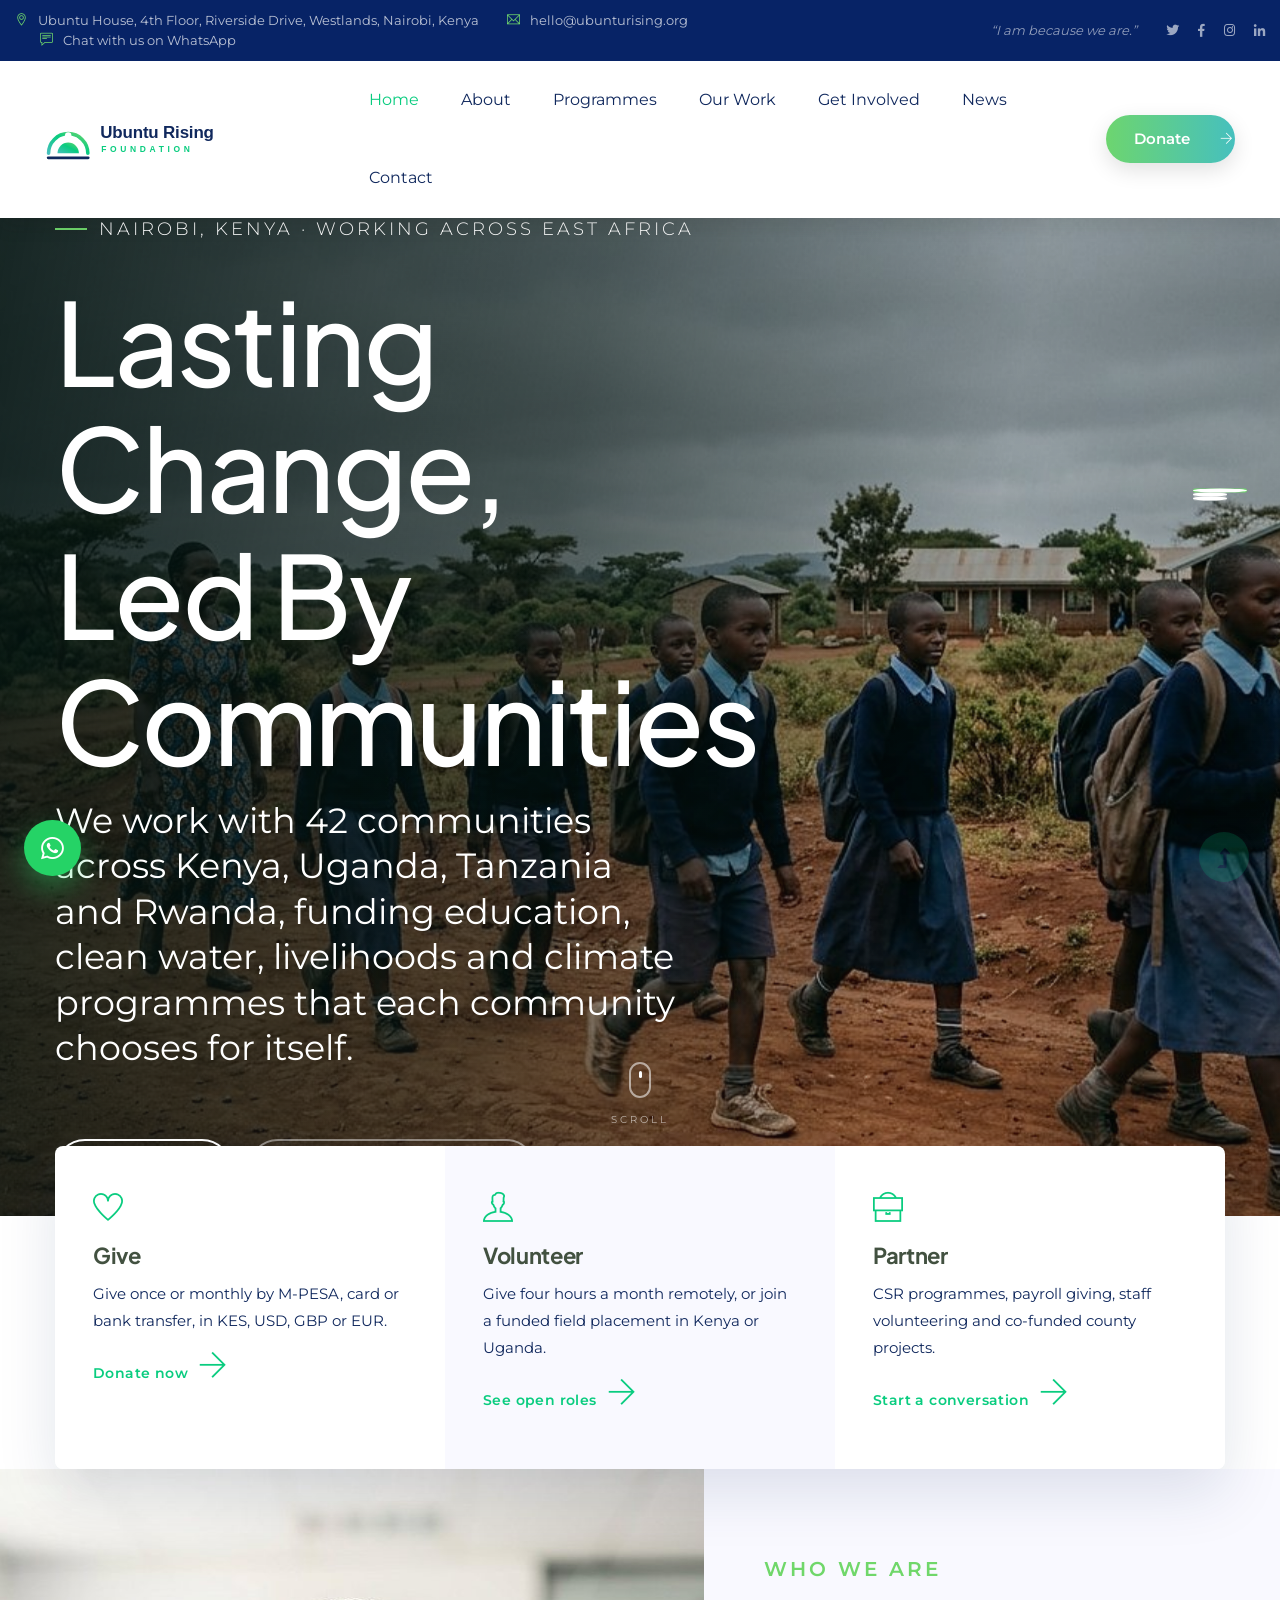
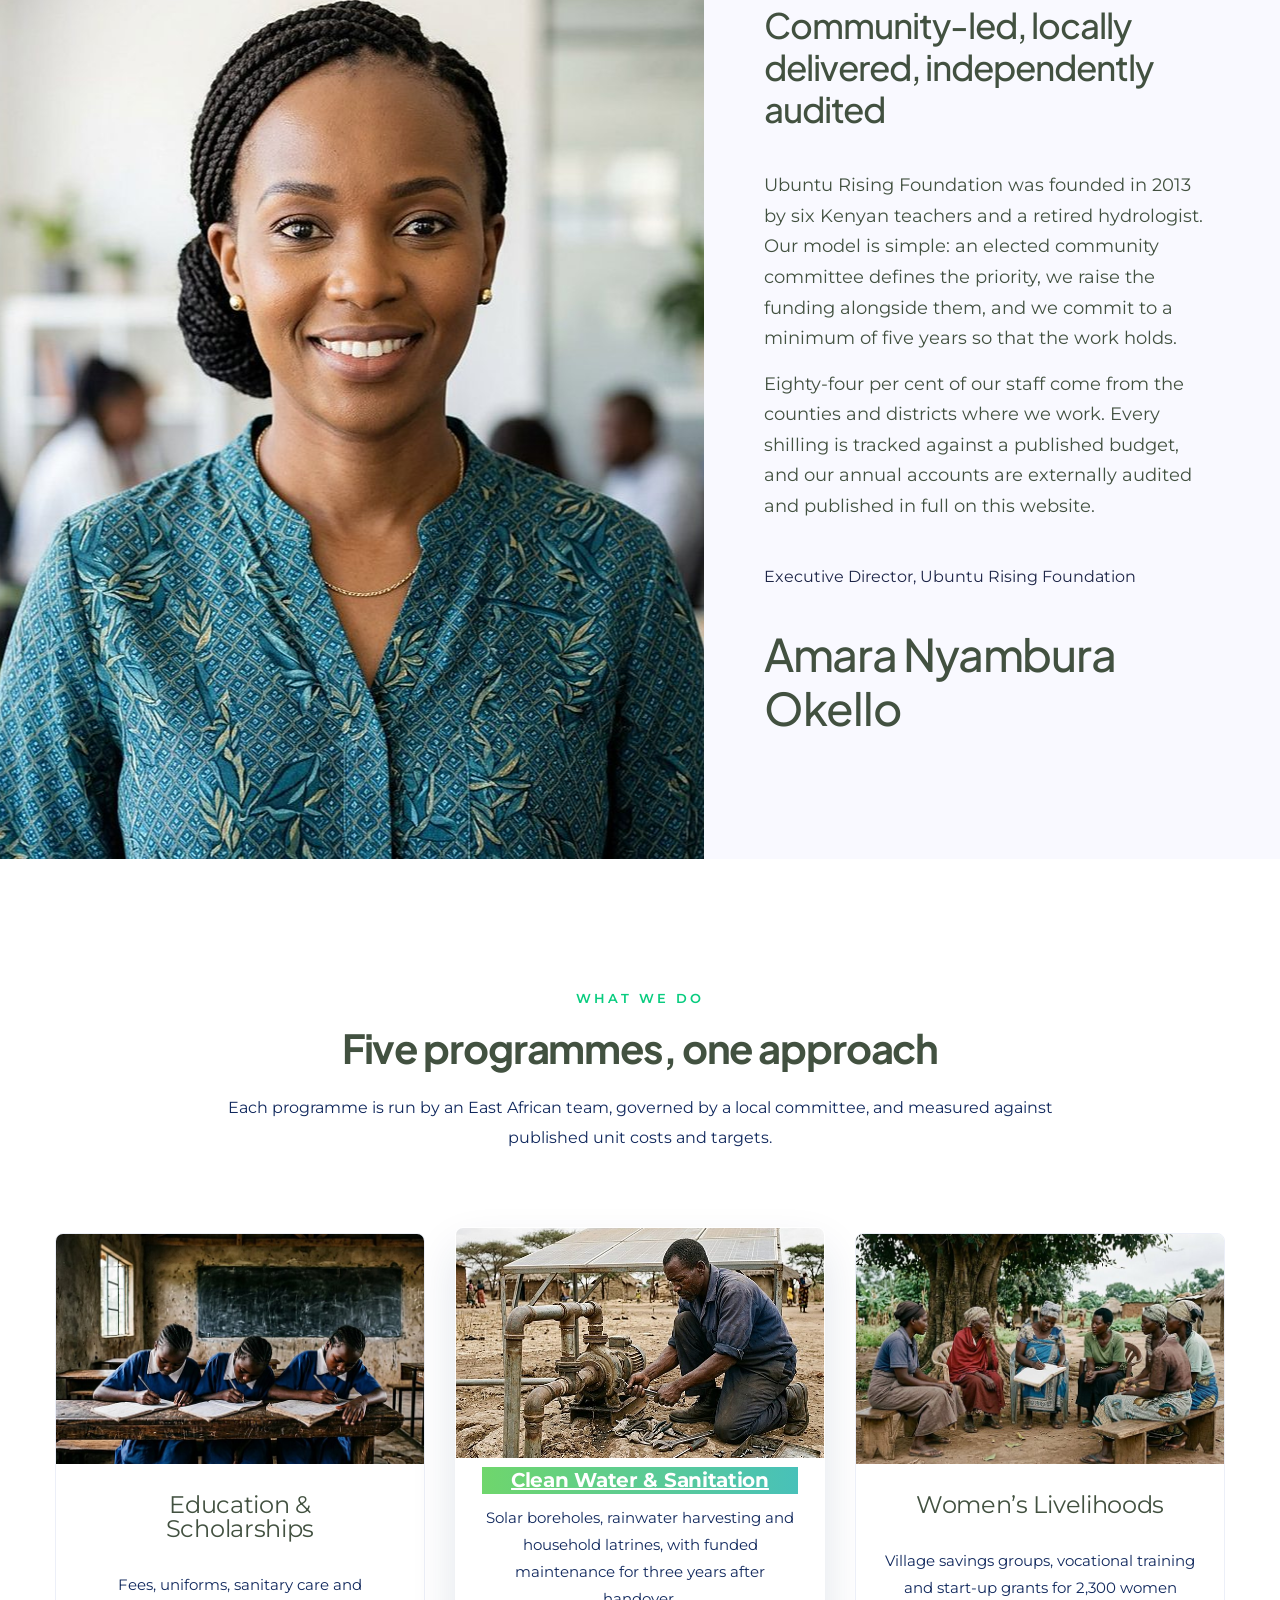
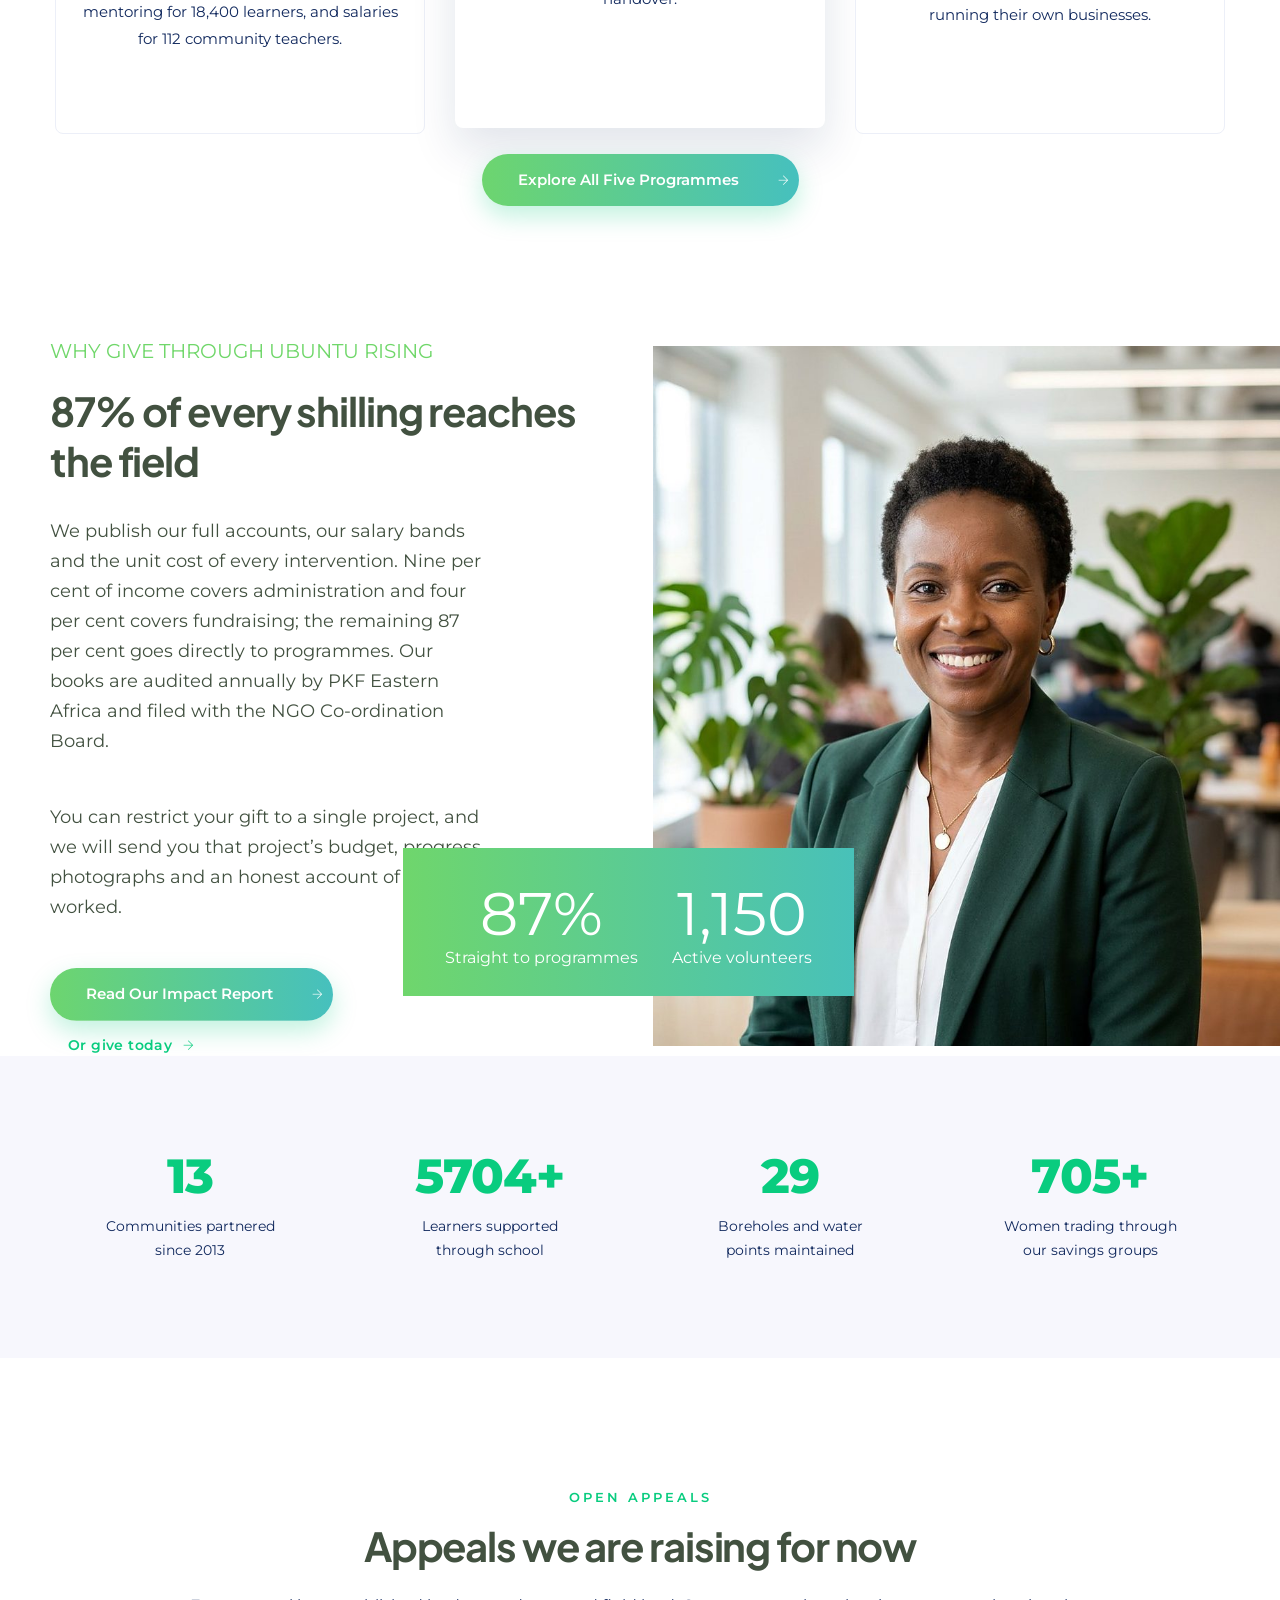
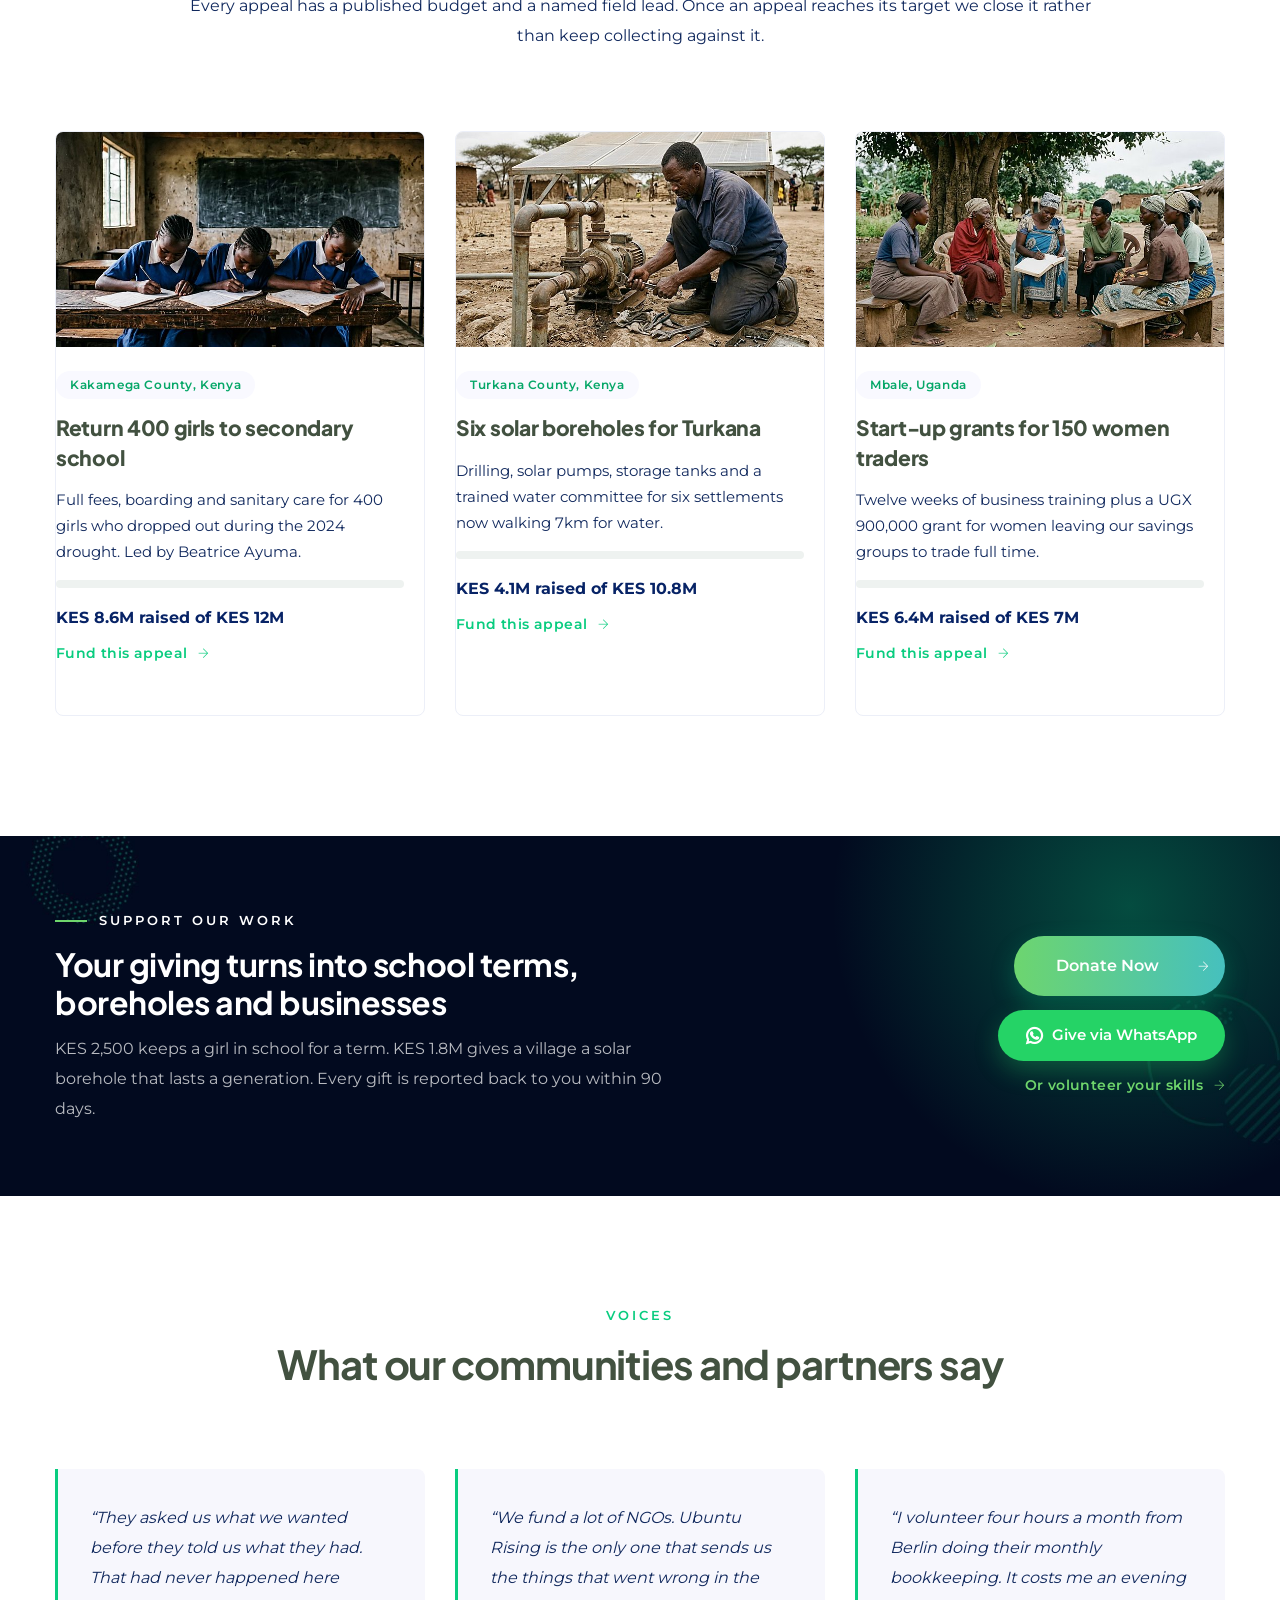
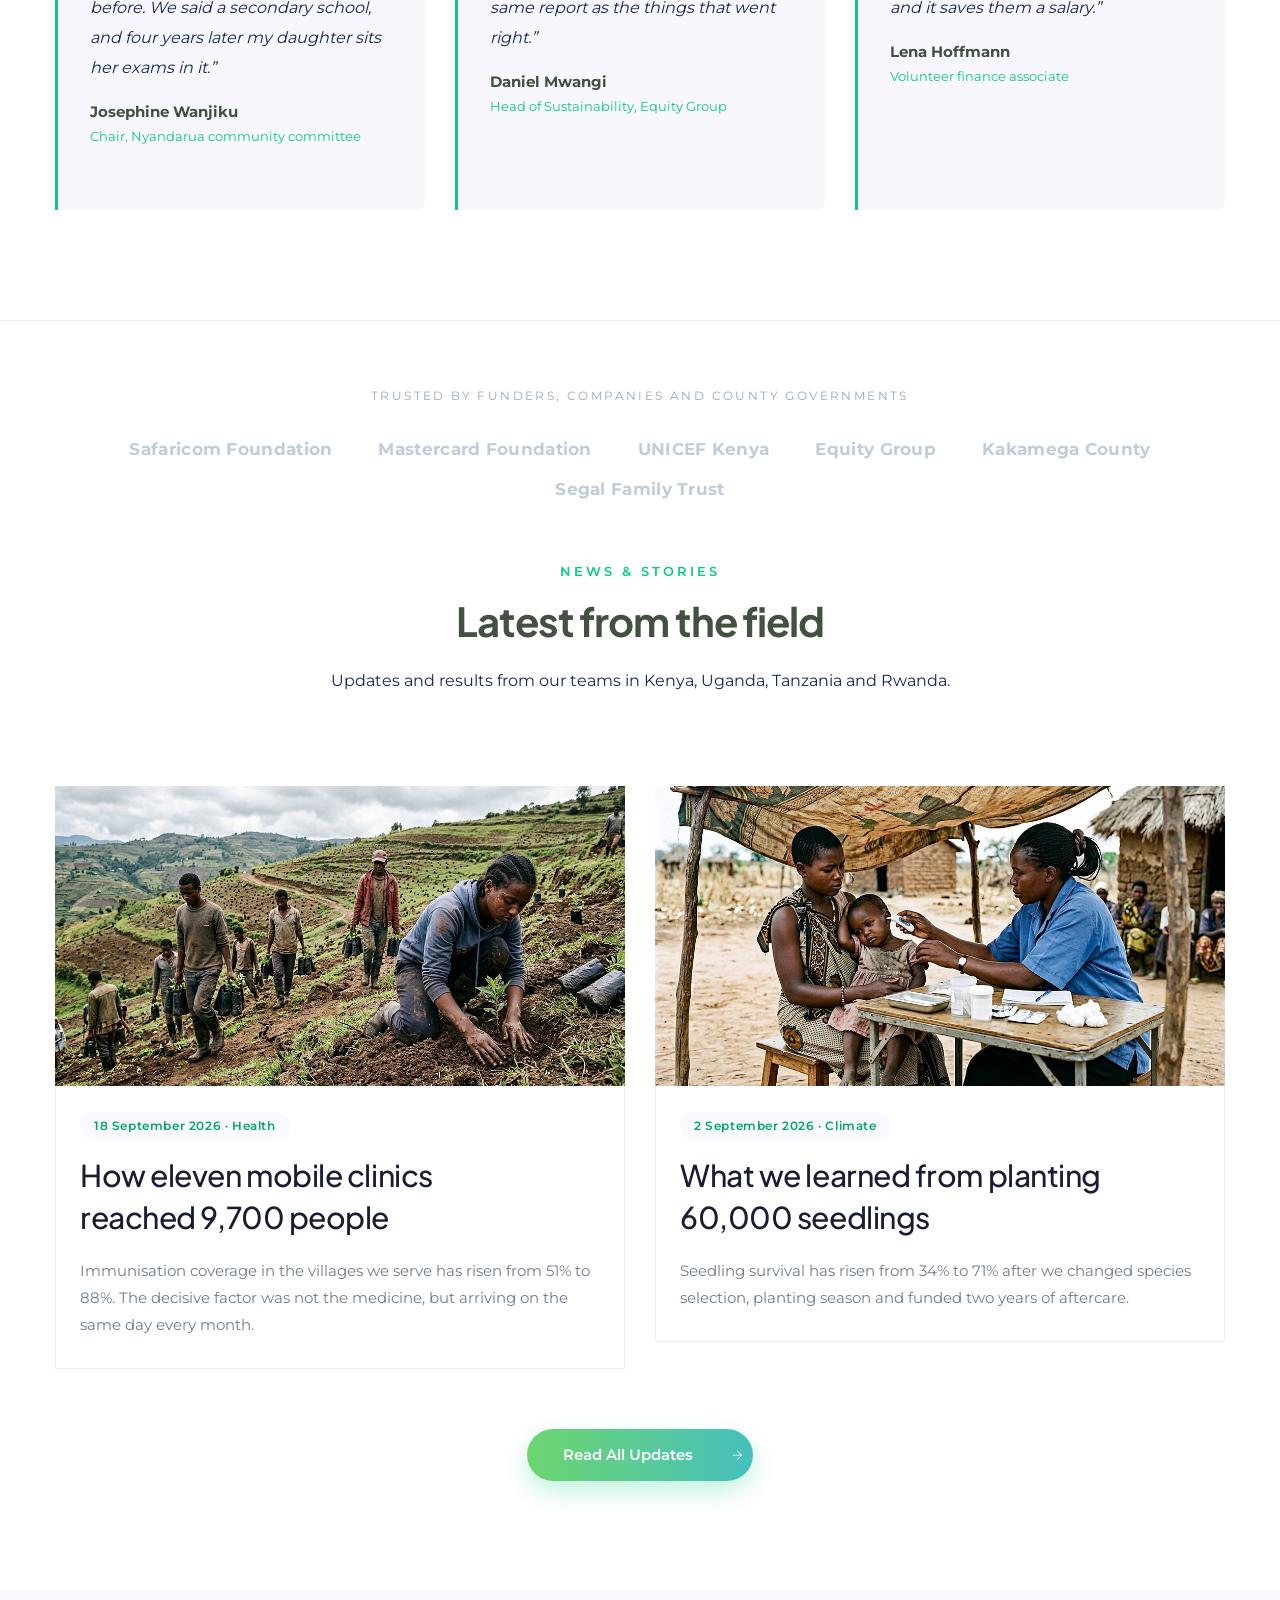
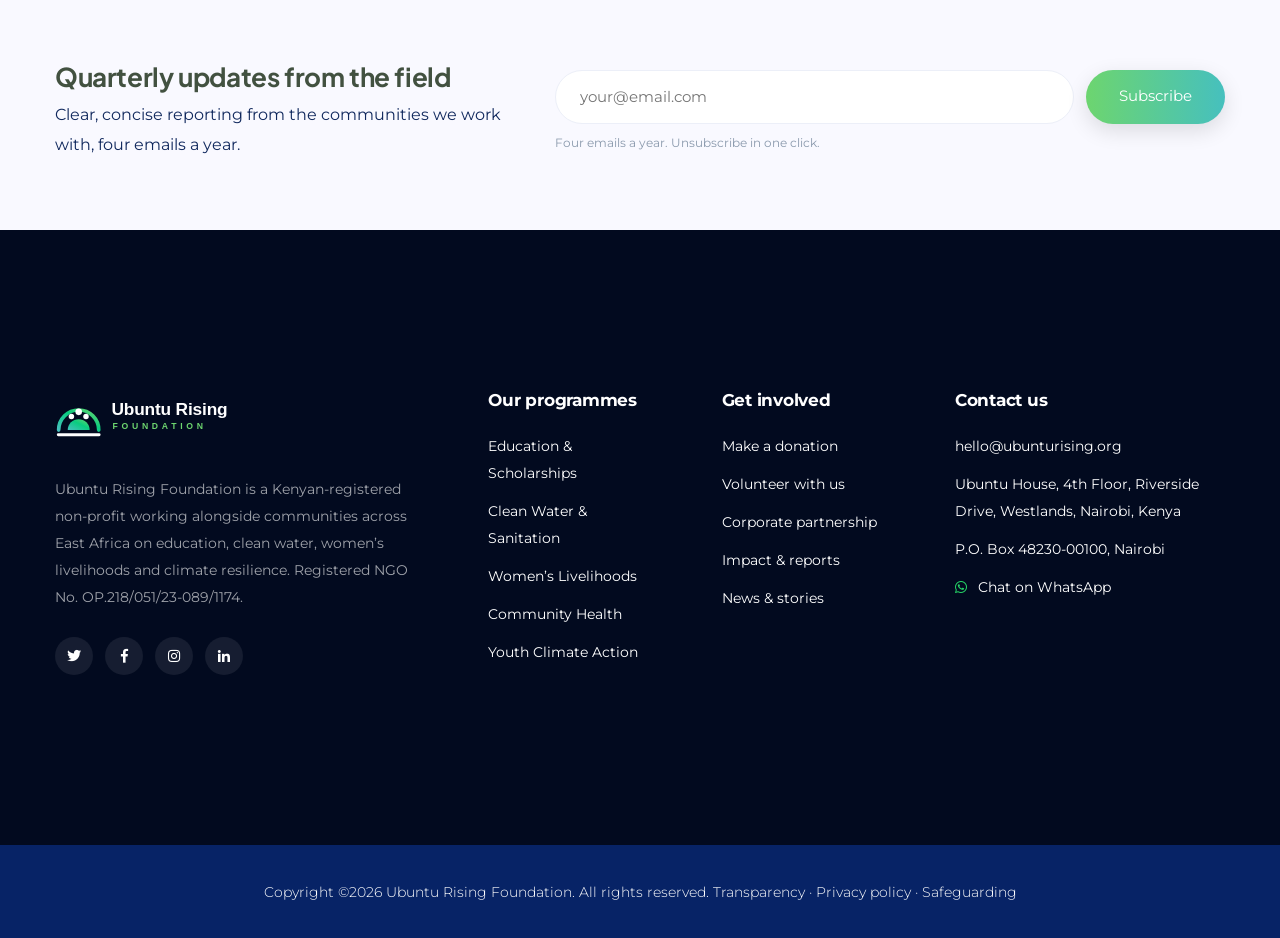
==== commit 782f9154: "Remove Colorlib references and all em/en dashes, align palette to template, bundle assets, reshoot i" ====
--- a/index.html
+++ b/index.html
@@ -16,22 +16,7 @@
     <!-- CSS here -->
     <link rel="preload" href="assets/fonts/webfonts/plus-jakarta-sans-latin-700-normal.woff2" as="font" type="font/woff2" crossorigin>
     <link rel="preload" href="assets/fonts/webfonts/montserrat-latin-400-normal.woff2" as="font" type="font/woff2" crossorigin>
-    <link rel="stylesheet" href="assets/css/urf-fonts.css">
-    <link rel="stylesheet" href="assets/css/bootstrap.min.css">
-    <link rel="stylesheet" href="assets/css/owl.carousel.min.css">
-    <link rel="stylesheet" href="assets/css/slicknav.css">
-    <link rel="stylesheet" href="assets/css/flaticon.css">
-    <link rel="stylesheet" href="assets/css/progressbar_barfiller.css">
-    <link rel="stylesheet" href="assets/css/gijgo.css">
-    <link rel="stylesheet" href="assets/css/animate.min.css">
-    <link rel="stylesheet" href="assets/css/animated-headline.css">
-    <link rel="stylesheet" href="assets/css/magnific-popup.css">
-    <link rel="stylesheet" href="assets/css/fontawesome-all.min.css">
-    <link rel="stylesheet" href="assets/css/themify-icons.css">
-    <link rel="stylesheet" href="assets/css/slick.css">
-    <link rel="stylesheet" href="assets/css/nice-select.css">
-    <link rel="stylesheet" href="assets/css/style.css">
-    <link rel="stylesheet" href="assets/css/urf.css">
+    <link rel="stylesheet" href="assets/css/bundle.min.css?v=dfe6df59e6">
 </head>
 
 <body>
@@ -162,7 +147,7 @@
                                     <span class="urf-eyebrow" data-animation="fadeInUp" data-delay=".1s">Volunteer &amp; partner with us</span>
                                     <h1 data-animation="fadeInUp" data-delay=".2s">Put your skills<br>to work</h1>
                                     <p data-animation="fadeInUp" data-delay=".4s">More than 1,150 teachers, engineers, accountants, designers and
-                                        clinicians give their time each year &mdash; most of them remotely, from wherever they live.</p>
+                                        clinicians give their time each year, most of them remotely, from wherever they live.</p>
                                     <div class="hero__btn">
                                         <a href="volunteer.html" class="hero-btn mb-10" data-animation="fadeInUp" data-delay=".8s">Become a volunteer</a>
                                         <a href="partners.html" class="hero-btn hero-btn-ghost mb-10" data-animation="fadeInUp" data-delay="1s">Partner with us</a>
@@ -188,7 +173,7 @@
                         <a class="urf-door" href="donate.html">
                             <i class="ti-heart"></i>
                             <h4>Give</h4>
-                            <p>Give once or monthly by M-PESA, card or bank transfer &mdash; in KES, USD, GBP or EUR.</p>
+                            <p>Give once or monthly by M-PESA, card or bank transfer, in KES, USD, GBP or EUR.</p>
                             <span class="urf-link-arrow">Donate now <i class="ti-arrow-right"></i></span>
                         </a>
                     </div>
@@ -250,11 +235,11 @@
                     <div class="col-lg-4 col-md-6 col-sm-11">
                         <div class="single-cat text-center mb-30">
                             <div class="cat-icon">
-                                <img src="assets/img/gallery/services1.jpg" alt="A pupil with his exercise book in a rural classroom">
+                                <img src="assets/img/gallery/services1.jpg" alt="A pupil with his exercise book in a rural classroom" loading="lazy" decoding="async">
                             </div>
                             <div class="cat-cap">
                                 <h5><a href="programmes.html#education">Education &amp; Scholarships</a></h5>
-                                <p>Fees, uniforms, sanitary care and mentoring for 18,400 learners &mdash; and salaries for
+                                <p>Fees, uniforms, sanitary care and mentoring for 18,400 learners, and salaries for
                                     112 community teachers.</p>
                             </div>
                         </div>
@@ -262,7 +247,7 @@
                     <div class="col-lg-4 col-md-6 col-sm-11">
                         <div class="single-cat active text-center mb-30">
                             <div class="cat-icon">
-                                <img src="assets/img/gallery/services2.jpg" alt="Clean water from a village hand pump">
+                                <img src="assets/img/gallery/services2.jpg" alt="Clean water from a village hand pump" loading="lazy" decoding="async">
                             </div>
                             <div class="cat-cap">
                                 <h5><a href="programmes.html#water">Clean Water &amp; Sanitation</a></h5>
@@ -274,7 +259,7 @@
                     <div class="col-lg-4 col-md-6 col-sm-11">
                         <div class="single-cat text-center mb-30">
                             <div class="cat-icon">
-                                <img src="assets/img/gallery/services3.jpg" alt="A woman training on a sewing machine">
+                                <img src="assets/img/gallery/services3.jpg" alt="A woman training on a sewing machine" loading="lazy" decoding="async">
                             </div>
                             <div class="cat-cap">
                                 <h5><a href="programmes.html#women">Women&rsquo;s Livelihoods</a></h5>
@@ -316,7 +301,7 @@
                 </div>
                 <div class="right-content">
                     <div class="right-img">
-                        <img src="assets/img/gallery/safe_in.jpg" alt="A mentor teaching two teenage girls at a community learning centre">
+                        <img src="assets/img/gallery/safe_in.jpg" alt="A mentor teaching two teenage girls at a community learning centre" loading="lazy" decoding="async">
                     </div>
                     <div class="support-img-cap text-center d-flex">
                         <div class="single-one">
@@ -383,7 +368,7 @@
                     <div class="col-lg-4 col-md-6 col-sm-6">
                         <div class="single-cases mb-40">
                             <div class="cases-img">
-                                <img src="assets/img/gallery/case1.jpg" alt="Girls reading in a classroom in Kakamega">
+                                <img src="assets/img/gallery/case1.jpg" alt="Girls reading in a classroom in Kakamega" loading="lazy" decoding="async">
                             </div>
                             <div class="cases-caption">
                                 <span class="urf-pill">Kakamega County, Kenya</span>
@@ -408,7 +393,7 @@
                     <div class="col-lg-4 col-md-6 col-sm-6">
                         <div class="single-cases mb-40">
                             <div class="cases-img">
-                                <img src="assets/img/gallery/case2.jpg" alt="Water flowing from a new borehole hand pump">
+                                <img src="assets/img/gallery/case2.jpg" alt="Water flowing from a new borehole hand pump" loading="lazy" decoding="async">
                             </div>
                             <div class="cases-caption">
                                 <span class="urf-pill">Turkana County, Kenya</span>
@@ -433,7 +418,7 @@
                     <div class="col-lg-4 col-md-6 col-sm-6">
                         <div class="single-cases mb-40">
                             <div class="cases-img">
-                                <img src="assets/img/gallery/case3.jpg" alt="A woman entrepreneur at her market stall">
+                                <img src="assets/img/gallery/case3.jpg" alt="A woman entrepreneur at her market stall" loading="lazy" decoding="async">
                             </div>
                             <div class="cases-caption">
                                 <span class="urf-pill">Mbale, Uganda</span>
@@ -559,7 +544,7 @@
                         <div class="home-blog-single mb-30">
                             <div class="blog-img-cap">
                                 <div class="blog-img">
-                                    <img src="assets/img/gallery/home-blog1.jpg" alt="A mobile health clinic in a rural village">
+                                    <img src="assets/img/gallery/home-blog1.jpg" alt="A mobile health clinic in a rural village" loading="lazy" decoding="async">
                                 </div>
                                 <div class="blog-cap">
                                     <span class="urf-pill">18 September 2026 &middot; Health</span>
@@ -574,7 +559,7 @@
                         <div class="home-blog-single mb-30">
                             <div class="blog-img-cap">
                                 <div class="blog-img">
-                                    <img src="assets/img/gallery/home-blog2.jpg" alt="Young volunteers planting tree seedlings">
+                                    <img src="assets/img/gallery/home-blog2.jpg" alt="Young volunteers planting tree seedlings" loading="lazy" decoding="async">
                                 </div>
                                 <div class="blog-cap">
                                     <span class="urf-pill">2 September 2026 &middot; Climate</span>
@@ -601,7 +586,7 @@
                 <div class="row align-items-center">
                     <div class="col-xl-5 col-lg-5">
                         <h3>Quarterly updates from the field</h3>
-                        <p>Clear, concise reporting from the communities we work with &mdash; four emails a year.</p>
+                        <p>Clear, concise reporting from the communities we work with, four emails a year.</p>
                     </div>
                     <div class="col-xl-7 col-lg-7">
                         <form class="urf-newsletter-form" action="#" method="post">
@@ -716,30 +701,7 @@
     </div>
 
     <!-- JS here -->
-    <script src="./assets/js/vendor/modernizr-3.5.0.min.js"></script>
-    <script src="./assets/js/vendor/jquery-1.12.4.min.js"></script>
-    <script src="./assets/js/popper.min.js"></script>
-    <script src="./assets/js/bootstrap.min.js"></script>
-    <script src="./assets/js/jquery.slicknav.min.js"></script>
-    <script src="./assets/js/owl.carousel.min.js"></script>
-    <script src="./assets/js/slick.min.js"></script>
-    <script src="./assets/js/wow.min.js"></script>
-    <script src="./assets/js/animated.headline.js"></script>
-    <script src="./assets/js/jquery.magnific-popup.js"></script>
-    <script src="./assets/js/jquery.nice-select.min.js"></script>
-    <script src="./assets/js/jquery.sticky.js"></script>
-    <script src="./assets/js/jquery.barfiller.js"></script>
-    <script src="./assets/js/jquery.counterup.min.js"></script>
-    <script src="./assets/js/waypoints.min.js"></script>
-    <script src="./assets/js/hover-direction-snake.min.js"></script>
-    <script src="./assets/js/contact.js"></script>
-    <script src="./assets/js/jquery.form.js"></script>
-    <script src="./assets/js/jquery.validate.min.js"></script>
-    <script src="./assets/js/mail-script.js"></script>
-    <script src="./assets/js/jquery.ajaxchimp.min.js"></script>
-    <script src="./assets/js/plugins.js"></script>
-    <script src="./assets/js/main.js"></script>
-    <script src="./assets/js/urf.js"></script>
+    <script src="assets/js/bundle.min.js?v=dfe6df59e6" defer></script>
 </body>
 
 </html>
--- a/assets/css/bundle.min.css
+++ b/assets/css/bundle.min.css
@@ -0,0 +1,16 @@
+@font-face{font-family:'Plus Jakarta Sans';font-style:normal;font-weight:500;font-display:swap;src:url('../fonts/webfonts/plus-jakarta-sans-latin-500-normal.woff2') format('woff2')}@font-face{font-family:'Plus Jakarta Sans';font-style:normal;font-weight:600;font-display:swap;src:url('../fonts/webfonts/plus-jakarta-sans-latin-600-normal.woff2') format('woff2')}@font-face{font-family:'Plus Jakarta Sans';font-style:normal;font-weight:700;font-display:swap;src:url('../fonts/webfonts/plus-jakarta-sans-latin-700-normal.woff2') format('woff2')}@font-face{font-family:'Plus Jakarta Sans';font-style:normal;font-weight:800;font-display:swap;src:url('../fonts/webfonts/plus-jakarta-sans-latin-800-normal.woff2') format('woff2')}@font-face{font-family:'Montserrat';font-style:normal;font-weight:300;font-display:swap;src:url('../fonts/webfonts/montserrat-latin-300-normal.woff2') format('woff2')}@font-face{font-family:'Montserrat';font-style:normal;font-weight:400;font-display:swap;src:url('../fonts/webfonts/montserrat-latin-400-normal.woff2') format('woff2')}@font-face{font-family:'Montserrat';font-style:normal;font-weight:500;font-display:swap;src:url('../fonts/webfonts/montserrat-latin-500-normal.woff2') format('woff2')}@font-face{font-family:'Montserrat';font-style:normal;font-weight:600;font-display:swap;src:url('../fonts/webfonts/montserrat-latin-600-normal.woff2') format('woff2')}@font-face{font-family:'Montserrat';font-style:normal;font-weight:700;font-display:swap;src:url('../fonts/webfonts/montserrat-latin-700-normal.woff2') format('woff2')}@font-face{font-family:'Montserrat';font-style:normal;font-weight:800;font-display:swap;src:url('../fonts/webfonts/montserrat-latin-800-normal.woff2') format('woff2')}
+:root{--blue:#007bff;--indigo:#6610f2;--purple:#6f42c1;--pink:#e83e8c;--red:#dc3545;--orange:#fd7e14;--yellow:#ffc107;--green:#28a745;--teal:#20c997;--cyan:#17a2b8;--white:#fff;--gray:#6c757d;--gray-dark:#343a40;--primary:#007bff;--secondary:#6c757d;--success:#28a745;--info:#17a2b8;--warning:#ffc107;--danger:#dc3545;--light:#f8f9fa;--dark:#343a40;--breakpoint-xs:0;--breakpoint-sm:576px;--breakpoint-md:768px;--breakpoint-lg:992px;--breakpoint-xl:1200px;--font-family-sans-serif:-apple-system,BlinkMacSystemFont,"Segoe UI",Roboto,"Helvetica Neue",Arial,sans-serif,"Apple Color Emoji","Segoe UI Emoji","Segoe UI Symbol","Noto Color Emoji";--font-family-monospace:SFMono-Regular,Menlo,Monaco,Consolas,"Liberation Mono","Courier New",monospace}*,::after,::before{box-sizing:border-box}html{font-family:sans-serif;line-height:1.15;-webkit-text-size-adjust:100%;-ms-text-size-adjust:100%;-ms-overflow-style:scrollbar;-webkit-tap-highlight-color:transparent}@-ms-viewport{width:device-width}article,aside,figcaption,figure,footer,header,hgroup,main,nav,section{display:block}body{margin:0;font-family:-apple-system,BlinkMacSystemFont,"Segoe UI",Roboto,"Helvetica Neue",Arial,sans-serif,"Apple Color Emoji","Segoe UI Emoji","Segoe UI Symbol","Noto Color Emoji";font-size:1rem;font-weight:400;line-height:1.5;color:#212529;text-align:left;background-color:#fff}[tabindex="-1"]:focus{outline:0!important}hr{box-sizing:content-box;height:0;overflow:visible}h1,h2,h3,h4,h5,h6{margin-top:0;margin-bottom:.5rem}p{margin-top:0;margin-bottom:1rem}abbr[data-original-title],abbr[title]{text-decoration:underline;-webkit-text-decoration:underline dotted;text-decoration:underline dotted;cursor:help;border-bottom:0}address{margin-bottom:1rem;font-style:normal;line-height:inherit}dl,ol,ul{margin-top:0;margin-bottom:1rem}ol ol,ol ul,ul ol,ul ul{margin-bottom:0}dt{font-weight:700}dd{margin-bottom:.5rem;margin-left:0}blockquote{margin:0 0 1rem}dfn{font-style:italic}b,strong{font-weight:bolder}small{font-size:80%}sub,sup{position:relative;font-size:75%;line-height:0;vertical-align:baseline}sub{bottom:-.25em}sup{top:-.5em}a{color:#007bff;text-decoration:none;background-color:transparent;-webkit-text-decoration-skip:objects}a:hover{color:#0056b3;text-decoration:underline}a:not([href]):not([tabindex]){color:inherit;text-decoration:none}a:not([href]):not([tabindex]):focus,a:not([href]):not([tabindex]):hover{color:inherit;text-decoration:none}a:not([href]):not([tabindex]):focus{outline:0}code,kbd,pre,samp{font-family:SFMono-Regular,Menlo,Monaco,Consolas,"Liberation Mono","Courier New",monospace;font-size:1em}pre{margin-top:0;margin-bottom:1rem;overflow:auto;-ms-overflow-style:scrollbar}figure{margin:0 0 1rem}img{vertical-align:middle;border-style:none}svg{overflow:hidden;vertical-align:middle}table{border-collapse:collapse}caption{padding-top:.75rem;padding-bottom:.75rem;color:#6c757d;text-align:left;caption-side:bottom}th{text-align:inherit}label{display:inline-block;margin-bottom:.5rem}button{border-radius:0}button:focus{outline:1px dotted;outline:5px auto -webkit-focus-ring-color}button,input,optgroup,select,textarea{margin:0;font-family:inherit;font-size:inherit;line-height:inherit}button,input{overflow:visible}button,select{text-transform:none}[type=reset],[type=submit],button,html [type=button]{-webkit-appearance:button}[type=button]::-moz-focus-inner,[type=reset]::-moz-focus-inner,[type=submit]::-moz-focus-inner,button::-moz-focus-inner{padding:0;border-style:none}input[type=checkbox],input[type=radio]{box-sizing:border-box;padding:0}input[type=date],input[type=datetime-local],input[type=month],input[type=time]{-webkit-appearance:listbox}textarea{overflow:auto;resize:vertical}fieldset{min-width:0;padding:0;margin:0;border:0}legend{display:block;width:100%;max-width:100%;padding:0;margin-bottom:.5rem;font-size:1.5rem;line-height:inherit;color:inherit;white-space:normal}progress{vertical-align:baseline}[type=number]::-webkit-inner-spin-button,[type=number]::-webkit-outer-spin-button{height:auto}[type=search]{outline-offset:-2px;-webkit-appearance:none}[type=search]::-webkit-search-cancel-button,[type=search]::-webkit-search-decoration{-webkit-appearance:none}::-webkit-file-upload-button{font:inherit;-webkit-appearance:button}output{display:inline-block}summary{display:list-item;cursor:pointer}template{display:none}[hidden]{display:none!important}.h1,.h2,.h3,.h4,.h5,.h6,h1,h2,h3,h4,h5,h6{margin-bottom:.5rem;font-family:inherit;font-weight:500;line-height:1.2;color:inherit}.h1,h1{font-size:2.5rem}.h2,h2{font-size:2rem}.h3,h3{font-size:1.75rem}.h4,h4{font-size:1.5rem}.h5,h5{font-size:1.25rem}.h6,h6{font-size:1rem}.lead{font-size:1.25rem;font-weight:300}.display-1{font-size:6rem;font-weight:300;line-height:1.2}.display-2{font-size:5.5rem;font-weight:300;line-height:1.2}.display-3{font-size:4.5rem;font-weight:300;line-height:1.2}.display-4{font-size:3.5rem;font-weight:300;line-height:1.2}hr{margin-top:1rem;margin-bottom:1rem;border:0;border-top:1px solid rgba(0,0,0,.1)}.small,small{font-size:80%;font-weight:400}.mark,mark{padding:.2em;background-color:#fcf8e3}.list-unstyled{padding-left:0;list-style:none}.list-inline{padding-left:0;list-style:none}.list-inline-item{display:inline-block}.list-inline-item:not(:last-child){margin-right:.5rem}.initialism{font-size:90%;text-transform:uppercase}.blockquote{margin-bottom:1rem;font-size:1.25rem}.blockquote-footer{display:block;font-size:80%;color:#6c757d}.blockquote-footer::before{content:"\2014 \00A0"}.img-fluid{max-width:100%;height:auto}.img-thumbnail{padding:.25rem;background-color:#fff;border:1px solid #dee2e6;border-radius:.25rem;max-width:100%;height:auto}.figure{display:inline-block}.figure-img{margin-bottom:.5rem;line-height:1}.figure-caption{font-size:90%;color:#6c757d}code{font-size:87.5%;color:#e83e8c;word-break:break-word}a>code{color:inherit}kbd{padding:.2rem .4rem;font-size:87.5%;color:#fff;background-color:#212529;border-radius:.2rem}kbd kbd{padding:0;font-size:100%;font-weight:700}pre{display:block;font-size:87.5%;color:#212529}pre code{font-size:inherit;color:inherit;word-break:normal}.pre-scrollable{max-height:340px;overflow-y:scroll}.container{width:100%;padding-right:15px;padding-left:15px;margin-right:auto;margin-left:auto}@media (min-width:576px){.container{max-width:540px}}@media (min-width:768px){.container{max-width:720px}}@media (min-width:992px){.container{max-width:960px}}@media (min-width:1200px){.container{max-width:1200px}}.container-fluid{width:100%;padding-right:15px;padding-left:15px;margin-right:auto;margin-left:auto}.row{display:-ms-flexbox;display:flex;-ms-flex-wrap:wrap;flex-wrap:wrap;margin-right:-15px;margin-left:-15px}.no-gutters{margin-right:0;margin-left:0}.no-gutters>.col,.no-gutters>[class*=col-]{padding-right:0;padding-left:0}.col,.col-1,.col-10,.col-11,.col-12,.col-2,.col-3,.col-4,.col-5,.col-6,.col-7,.col-8,.col-9,.col-auto,.col-lg,.col-lg-1,.col-lg-10,.col-lg-11,.col-lg-12,.col-lg-2,.col-lg-3,.col-lg-4,.col-lg-5,.col-lg-6,.col-lg-7,.col-lg-8,.col-lg-9,.col-lg-auto,.col-md,.col-md-1,.col-md-10,.col-md-11,.col-md-12,.col-md-2,.col-md-3,.col-md-4,.col-md-5,.col-md-6,.col-md-7,.col-md-8,.col-md-9,.col-md-auto,.col-sm,.col-sm-1,.col-sm-10,.col-sm-11,.col-sm-12,.col-sm-2,.col-sm-3,.col-sm-4,.col-sm-5,.col-sm-6,.col-sm-7,.col-sm-8,.col-sm-9,.col-sm-auto,.col-xl,.col-xl-1,.col-xl-10,.col-xl-11,.col-xl-12,.col-xl-2,.col-xl-3,.col-xl-4,.col-xl-5,.col-xl-6,.col-xl-7,.col-xl-8,.col-xl-9,.col-xl-auto{position:relative;width:100%;min-height:1px;padding-right:15px;padding-left:15px}.col{-ms-flex-preferred-size:0;flex-basis:0;-ms-flex-positive:1;flex-grow:1;max-width:100%}.col-auto{-ms-flex:0 0 auto;flex:0 0 auto;width:auto;max-width:none}.col-1{-ms-flex:0 0 8.333333%;flex:0 0 8.333333%;max-width:8.333333%}.col-2{-ms-flex:0 0 16.666667%;flex:0 0 16.666667%;max-width:16.666667%}.col-3{-ms-flex:0 0 25%;flex:0 0 25%;max-width:25%}.col-4{-ms-flex:0 0 33.333333%;flex:0 0 33.333333%;max-width:33.333333%}.col-5{-ms-flex:0 0 41.666667%;flex:0 0 41.666667%;max-width:41.666667%}.col-6{-ms-flex:0 0 50%;flex:0 0 50%;max-width:50%}.col-7{-ms-flex:0 0 58.333333%;flex:0 0 58.333333%;max-width:58.333333%}.col-8{-ms-flex:0 0 66.666667%;flex:0 0 66.666667%;max-width:66.666667%}.col-9{-ms-flex:0 0 75%;flex:0 0 75%;max-width:75%}.col-10{-ms-flex:0 0 83.333333%;flex:0 0 83.333333%;max-width:83.333333%}.col-11{-ms-flex:0 0 91.666667%;flex:0 0 91.666667%;max-width:91.666667%}.col-12{-ms-flex:0 0 100%;flex:0 0 100%;max-width:100%}.order-first{-ms-flex-order:-1;order:-1}.order-last{-ms-flex-order:13;order:13}.order-0{-ms-flex-order:0;order:0}.order-1{-ms-flex-order:1;order:1}.order-2{-ms-flex-order:2;order:2}.order-3{-ms-flex-order:3;order:3}.order-4{-ms-flex-order:4;order:4}.order-5{-ms-flex-order:5;order:5}.order-6{-ms-flex-order:6;order:6}.order-7{-ms-flex-order:7;order:7}.order-8{-ms-flex-order:8;order:8}.order-9{-ms-flex-order:9;order:9}.order-10{-ms-flex-order:10;order:10}.order-11{-ms-flex-order:11;order:11}.order-12{-ms-flex-order:12;order:12}.offset-1{margin-left:8.333333%}.offset-2{margin-left:16.666667%}.offset-3{margin-left:25%}.offset-4{margin-left:33.333333%}.offset-5{margin-left:41.666667%}.offset-6{margin-left:50%}.offset-7{margin-left:58.333333%}.offset-8{margin-left:66.666667%}.offset-9{margin-left:75%}.offset-10{margin-left:83.333333%}.offset-11{margin-left:91.666667%}@media (min-width:576px){.col-sm{-ms-flex-preferred-size:0;flex-basis:0;-ms-flex-positive:1;flex-grow:1;max-width:100%}.col-sm-auto{-ms-flex:0 0 auto;flex:0 0 auto;width:auto;max-width:none}.col-sm-1{-ms-flex:0 0 8.333333%;flex:0 0 8.333333%;max-width:8.333333%}.col-sm-2{-ms-flex:0 0 16.666667%;flex:0 0 16.666667%;max-width:16.666667%}.col-sm-3{-ms-flex:0 0 25%;flex:0 0 25%;max-width:25%}.col-sm-4{-ms-flex:0 0 33.333333%;flex:0 0 33.333333%;max-width:33.333333%}.col-sm-5{-ms-flex:0 0 41.666667%;flex:0 0 41.666667%;max-width:41.666667%}.col-sm-6{-ms-flex:0 0 50%;flex:0 0 50%;max-width:50%}.col-sm-7{-ms-flex:0 0 58.333333%;flex:0 0 58.333333%;max-width:58.333333%}.col-sm-8{-ms-flex:0 0 66.666667%;flex:0 0 66.666667%;max-width:66.666667%}.col-sm-9{-ms-flex:0 0 75%;flex:0 0 75%;max-width:75%}.col-sm-10{-ms-flex:0 0 83.333333%;flex:0 0 83.333333%;max-width:83.333333%}.col-sm-11{-ms-flex:0 0 91.666667%;flex:0 0 91.666667%;max-width:91.666667%}.col-sm-12{-ms-flex:0 0 100%;flex:0 0 100%;max-width:100%}.order-sm-first{-ms-flex-order:-1;order:-1}.order-sm-last{-ms-flex-order:13;order:13}.order-sm-0{-ms-flex-order:0;order:0}.order-sm-1{-ms-flex-order:1;order:1}.order-sm-2{-ms-flex-order:2;order:2}.order-sm-3{-ms-flex-order:3;order:3}.order-sm-4{-ms-flex-order:4;order:4}.order-sm-5{-ms-flex-order:5;order:5}.order-sm-6{-ms-flex-order:6;order:6}.order-sm-7{-ms-flex-order:7;order:7}.order-sm-8{-ms-flex-order:8;order:8}.order-sm-9{-ms-flex-order:9;order:9}.order-sm-10{-ms-flex-order:10;order:10}.order-sm-11{-ms-flex-order:11;order:11}.order-sm-12{-ms-flex-order:12;order:12}.offset-sm-0{margin-left:0}.offset-sm-1{margin-left:8.333333%}.offset-sm-2{margin-left:16.666667%}.offset-sm-3{margin-left:25%}.offset-sm-4{margin-left:33.333333%}.offset-sm-5{margin-left:41.666667%}.offset-sm-6{margin-left:50%}.offset-sm-7{margin-left:58.333333%}.offset-sm-8{margin-left:66.666667%}.offset-sm-9{margin-left:75%}.offset-sm-10{margin-left:83.333333%}.offset-sm-11{margin-left:91.666667%}}@media (min-width:768px){.col-md{-ms-flex-preferred-size:0;flex-basis:0;-ms-flex-positive:1;flex-grow:1;max-width:100%}.col-md-auto{-ms-flex:0 0 auto;flex:0 0 auto;width:auto;max-width:none}.col-md-1{-ms-flex:0 0 8.333333%;flex:0 0 8.333333%;max-width:8.333333%}.col-md-2{-ms-flex:0 0 16.666667%;flex:0 0 16.666667%;max-width:16.666667%}.col-md-3{-ms-flex:0 0 25%;flex:0 0 25%;max-width:25%}.col-md-4{-ms-flex:0 0 33.333333%;flex:0 0 33.333333%;max-width:33.333333%}.col-md-5{-ms-flex:0 0 41.666667%;flex:0 0 41.666667%;max-width:41.666667%}.col-md-6{-ms-flex:0 0 50%;flex:0 0 50%;max-width:50%}.col-md-7{-ms-flex:0 0 58.333333%;flex:0 0 58.333333%;max-width:58.333333%}.col-md-8{-ms-flex:0 0 66.666667%;flex:0 0 66.666667%;max-width:66.666667%}.col-md-9{-ms-flex:0 0 75%;flex:0 0 75%;max-width:75%}.col-md-10{-ms-flex:0 0 83.333333%;flex:0 0 83.333333%;max-width:83.333333%}.col-md-11{-ms-flex:0 0 91.666667%;flex:0 0 91.666667%;max-width:91.666667%}.col-md-12{-ms-flex:0 0 100%;flex:0 0 100%;max-width:100%}.order-md-first{-ms-flex-order:-1;order:-1}.order-md-last{-ms-flex-order:13;order:13}.order-md-0{-ms-flex-order:0;order:0}.order-md-1{-ms-flex-order:1;order:1}.order-md-2{-ms-flex-order:2;order:2}.order-md-3{-ms-flex-order:3;order:3}.order-md-4{-ms-flex-order:4;order:4}.order-md-5{-ms-flex-order:5;order:5}.order-md-6{-ms-flex-order:6;order:6}.order-md-7{-ms-flex-order:7;order:7}.order-md-8{-ms-flex-order:8;order:8}.order-md-9{-ms-flex-order:9;order:9}.order-md-10{-ms-flex-order:10;order:10}.order-md-11{-ms-flex-order:11;order:11}.order-md-12{-ms-flex-order:12;order:12}.offset-md-0{margin-left:0}.offset-md-1{margin-left:8.333333%}.offset-md-2{margin-left:16.666667%}.offset-md-3{margin-left:25%}.offset-md-4{margin-left:33.333333%}.offset-md-5{margin-left:41.666667%}.offset-md-6{margin-left:50%}.offset-md-7{margin-left:58.333333%}.offset-md-8{margin-left:66.666667%}.offset-md-9{margin-left:75%}.offset-md-10{margin-left:83.333333%}.offset-md-11{margin-left:91.666667%}}@media (min-width:992px){.col-lg{-ms-flex-preferred-size:0;flex-basis:0;-ms-flex-positive:1;flex-grow:1;max-width:100%}.col-lg-auto{-ms-flex:0 0 auto;flex:0 0 auto;width:auto;max-width:none}.col-lg-1{-ms-flex:0 0 8.333333%;flex:0 0 8.333333%;max-width:8.333333%}.col-lg-2{-ms-flex:0 0 16.666667%;flex:0 0 16.666667%;max-width:16.666667%}.col-lg-3{-ms-flex:0 0 25%;flex:0 0 25%;max-width:25%}.col-lg-4{-ms-flex:0 0 33.333333%;flex:0 0 33.333333%;max-width:33.333333%}.col-lg-5{-ms-flex:0 0 41.666667%;flex:0 0 41.666667%;max-width:41.666667%}.col-lg-6{-ms-flex:0 0 50%;flex:0 0 50%;max-width:50%}.col-lg-7{-ms-flex:0 0 58.333333%;flex:0 0 58.333333%;max-width:58.333333%}.col-lg-8{-ms-flex:0 0 66.666667%;flex:0 0 66.666667%;max-width:66.666667%}.col-lg-9{-ms-flex:0 0 75%;flex:0 0 75%;max-width:75%}.col-lg-10{-ms-flex:0 0 83.333333%;flex:0 0 83.333333%;max-width:83.333333%}.col-lg-11{-ms-flex:0 0 91.666667%;flex:0 0 91.666667%;max-width:91.666667%}.col-lg-12{-ms-flex:0 0 100%;flex:0 0 100%;max-width:100%}.order-lg-first{-ms-flex-order:-1;order:-1}.order-lg-last{-ms-flex-order:13;order:13}.order-lg-0{-ms-flex-order:0;order:0}.order-lg-1{-ms-flex-order:1;order:1}.order-lg-2{-ms-flex-order:2;order:2}.order-lg-3{-ms-flex-order:3;order:3}.order-lg-4{-ms-flex-order:4;order:4}.order-lg-5{-ms-flex-order:5;order:5}.order-lg-6{-ms-flex-order:6;order:6}.order-lg-7{-ms-flex-order:7;order:7}.order-lg-8{-ms-flex-order:8;order:8}.order-lg-9{-ms-flex-order:9;order:9}.order-lg-10{-ms-flex-order:10;order:10}.order-lg-11{-ms-flex-order:11;order:11}.order-lg-12{-ms-flex-order:12;order:12}.offset-lg-0{margin-left:0}.offset-lg-1{margin-left:8.333333%}.offset-lg-2{margin-left:16.666667%}.offset-lg-3{margin-left:25%}.offset-lg-4{margin-left:33.333333%}.offset-lg-5{margin-left:41.666667%}.offset-lg-6{margin-left:50%}.offset-lg-7{margin-left:58.333333%}.offset-lg-8{margin-left:66.666667%}.offset-lg-9{margin-left:75%}.offset-lg-10{margin-left:83.333333%}.offset-lg-11{margin-left:91.666667%}}@media (min-width:1200px){.col-xl{-ms-flex-preferred-size:0;flex-basis:0;-ms-flex-positive:1;flex-grow:1;max-width:100%}.col-xl-auto{-ms-flex:0 0 auto;flex:0 0 auto;width:auto;max-width:none}.col-xl-1{-ms-flex:0 0 8.333333%;flex:0 0 8.333333%;max-width:8.333333%}.col-xl-2{-ms-flex:0 0 16.666667%;flex:0 0 16.666667%;max-width:16.666667%}.col-xl-3{-ms-flex:0 0 25%;flex:0 0 25%;max-width:25%}.col-xl-4{-ms-flex:0 0 33.333333%;flex:0 0 33.333333%;max-width:33.333333%}.col-xl-5{-ms-flex:0 0 41.666667%;flex:0 0 41.666667%;max-width:41.666667%}.col-xl-6{-ms-flex:0 0 50%;flex:0 0 50%;max-width:50%}.col-xl-7{-ms-flex:0 0 58.333333%;flex:0 0 58.333333%;max-width:58.333333%}.col-xl-8{-ms-flex:0 0 66.666667%;flex:0 0 66.666667%;max-width:66.666667%}.col-xl-9{-ms-flex:0 0 75%;flex:0 0 75%;max-width:75%}.col-xl-10{-ms-flex:0 0 83.333333%;flex:0 0 83.333333%;max-width:83.333333%}.col-xl-11{-ms-flex:0 0 91.666667%;flex:0 0 91.666667%;max-width:91.666667%}.col-xl-12{-ms-flex:0 0 100%;flex:0 0 100%;max-width:100%}.order-xl-first{-ms-flex-order:-1;order:-1}.order-xl-last{-ms-flex-order:13;order:13}.order-xl-0{-ms-flex-order:0;order:0}.order-xl-1{-ms-flex-order:1;order:1}.order-xl-2{-ms-flex-order:2;order:2}.order-xl-3{-ms-flex-order:3;order:3}.order-xl-4{-ms-flex-order:4;order:4}.order-xl-5{-ms-flex-order:5;order:5}.order-xl-6{-ms-flex-order:6;order:6}.order-xl-7{-ms-flex-order:7;order:7}.order-xl-8{-ms-flex-order:8;order:8}.order-xl-9{-ms-flex-order:9;order:9}.order-xl-10{-ms-flex-order:10;order:10}.order-xl-11{-ms-flex-order:11;order:11}.order-xl-12{-ms-flex-order:12;order:12}.offset-xl-0{margin-left:0}.offset-xl-1{margin-left:8.333333%}.offset-xl-2{margin-left:16.666667%}.offset-xl-3{margin-left:25%}.offset-xl-4{margin-left:33.333333%}.offset-xl-5{margin-left:41.666667%}.offset-xl-6{margin-left:50%}.offset-xl-7{margin-left:58.333333%}.offset-xl-8{margin-left:66.666667%}.offset-xl-9{margin-left:75%}.offset-xl-10{margin-left:83.333333%}.offset-xl-11{margin-left:91.666667%}}.table{width:100%;margin-bottom:1rem;background-color:transparent}.table td,.table th{padding:.75rem;vertical-align:top;border-top:1px solid #dee2e6}.table thead th{vertical-align:bottom;border-bottom:2px solid #dee2e6}.table tbody+tbody{border-top:2px solid #dee2e6}.table .table{background-color:#fff}.table-sm td,.table-sm th{padding:.3rem}.table-bordered{border:1px solid #dee2e6}.table-bordered td,.table-bordered th{border:1px solid #dee2e6}.table-bordered thead td,.table-bordered thead th{border-bottom-width:2px}.table-borderless tbody+tbody,.table-borderless td,.table-borderless th,.table-borderless thead th{border:0}.table-striped tbody tr:nth-of-type(odd){background-color:rgba(0,0,0,.05)}.table-hover tbody tr:hover{background-color:rgba(0,0,0,.075)}.table-primary,.table-primary>td,.table-primary>th{background-color:#b8daff}.table-hover .table-primary:hover{background-color:#9fcdff}.table-hover .table-primary:hover>td,.table-hover .table-primary:hover>th{background-color:#9fcdff}.table-secondary,.table-secondary>td,.table-secondary>th{background-color:#d6d8db}.table-hover .table-secondary:hover{background-color:#c8cbcf}.table-hover .table-secondary:hover>td,.table-hover .table-secondary:hover>th{background-color:#c8cbcf}.table-success,.table-success>td,.table-success>th{background-color:#c3e6cb}.table-hover .table-success:hover{background-color:#b1dfbb}.table-hover .table-success:hover>td,.table-hover .table-success:hover>th{background-color:#b1dfbb}.table-info,.table-info>td,.table-info>th{background-color:#bee5eb}.table-hover .table-info:hover{background-color:#abdde5}.table-hover .table-info:hover>td,.table-hover .table-info:hover>th{background-color:#abdde5}.table-warning,.table-warning>td,.table-warning>th{background-color:#ffeeba}.table-hover .table-warning:hover{background-color:#ffe8a1}.table-hover .table-warning:hover>td,.table-hover .table-warning:hover>th{background-color:#ffe8a1}.table-danger,.table-danger>td,.table-danger>th{background-color:#f5c6cb}.table-hover .table-danger:hover{background-color:#f1b0b7}.table-hover .table-danger:hover>td,.table-hover .table-danger:hover>th{background-color:#f1b0b7}.table-light,.table-light>td,.table-light>th{background-color:#fdfdfe}.table-hover .table-light:hover{background-color:#ececf6}.table-hover .table-light:hover>td,.table-hover .table-light:hover>th{background-color:#ececf6}.table-dark,.table-dark>td,.table-dark>th{background-color:#c6c8ca}.table-hover .table-dark:hover{background-color:#b9bbbe}.table-hover .table-dark:hover>td,.table-hover .table-dark:hover>th{background-color:#b9bbbe}.table-active,.table-active>td,.table-active>th{background-color:rgba(0,0,0,.075)}.table-hover .table-active:hover{background-color:rgba(0,0,0,.075)}.table-hover .table-active:hover>td,.table-hover .table-active:hover>th{background-color:rgba(0,0,0,.075)}.table .thead-dark th{color:#fff;background-color:#212529;border-color:#32383e}.table .thead-light th{color:#495057;background-color:#e9ecef;border-color:#dee2e6}.table-dark{color:#fff;background-color:#212529}.table-dark td,.table-dark th,.table-dark thead th{border-color:#32383e}.table-dark.table-bordered{border:0}.table-dark.table-striped tbody tr:nth-of-type(odd){background-color:rgba(255,255,255,.05)}.table-dark.table-hover tbody tr:hover{background-color:rgba(255,255,255,.075)}@media (max-width:575.98px){.table-responsive-sm{display:block;width:100%;overflow-x:auto;-webkit-overflow-scrolling:touch;-ms-overflow-style:-ms-autohiding-scrollbar}.table-responsive-sm>.table-bordered{border:0}}@media (max-width:767.98px){.table-responsive-md{display:block;width:100%;overflow-x:auto;-webkit-overflow-scrolling:touch;-ms-overflow-style:-ms-autohiding-scrollbar}.table-responsive-md>.table-bordered{border:0}}@media (max-width:991.98px){.table-responsive-lg{display:block;width:100%;overflow-x:auto;-webkit-overflow-scrolling:touch;-ms-overflow-style:-ms-autohiding-scrollbar}.table-responsive-lg>.table-bordered{border:0}}@media (max-width:1199.98px){.table-responsive-xl{display:block;width:100%;overflow-x:auto;-webkit-overflow-scrolling:touch;-ms-overflow-style:-ms-autohiding-scrollbar}.table-responsive-xl>.table-bordered{border:0}}.table-responsive{display:block;width:100%;overflow-x:auto;-webkit-overflow-scrolling:touch;-ms-overflow-style:-ms-autohiding-scrollbar}.table-responsive>.table-bordered{border:0}.form-control{display:block;width:100%;height:calc(2.25rem + 2px);padding:.375rem .75rem;font-size:1rem;line-height:1.5;color:#495057;background-color:#fff;background-clip:padding-box;border:1px solid #ced4da;border-radius:.25rem;transition:border-color .15s ease-in-out,box-shadow .15s ease-in-out}@media screen and (prefers-reduced-motion:reduce){.form-control{transition:none}}.form-control::-ms-expand{background-color:transparent;border:0}.form-control:focus{color:#495057;background-color:#fff;border-color:#80bdff;outline:0;box-shadow:0 0 0 .2rem rgba(0,123,255,.25)}.form-control::-webkit-input-placeholder{color:#6c757d;opacity:1}.form-control::-moz-placeholder{color:#6c757d;opacity:1}.form-control:-ms-input-placeholder{color:#6c757d;opacity:1}.form-control::-ms-input-placeholder{color:#6c757d;opacity:1}.form-control::placeholder{color:#6c757d;opacity:1}.form-control:disabled,.form-control[readonly]{background-color:#e9ecef;opacity:1}select.form-control:focus::-ms-value{color:#495057;background-color:#fff}.form-control-file,.form-control-range{display:block;width:100%}.col-form-label{padding-top:calc(.375rem + 1px);padding-bottom:calc(.375rem + 1px);margin-bottom:0;font-size:inherit;line-height:1.5}.col-form-label-lg{padding-top:calc(.5rem + 1px);padding-bottom:calc(.5rem + 1px);font-size:1.25rem;line-height:1.5}.col-form-label-sm{padding-top:calc(.25rem + 1px);padding-bottom:calc(.25rem + 1px);font-size:.875rem;line-height:1.5}.form-control-plaintext{display:block;width:100%;padding-top:.375rem;padding-bottom:.375rem;margin-bottom:0;line-height:1.5;color:#212529;background-color:transparent;border:solid transparent;border-width:1px 0}.form-control-plaintext.form-control-lg,.form-control-plaintext.form-control-sm{padding-right:0;padding-left:0}.form-control-sm{height:calc(1.8125rem + 2px);padding:.25rem .5rem;font-size:.875rem;line-height:1.5;border-radius:.2rem}.form-control-lg{height:calc(2.875rem + 2px);padding:.5rem 1rem;font-size:1.25rem;line-height:1.5;border-radius:.3rem}select.form-control[multiple],select.form-control[size]{height:auto}textarea.form-control{height:auto}.form-group{margin-bottom:1rem}.form-text{display:block;margin-top:.25rem}.form-row{display:-ms-flexbox;display:flex;-ms-flex-wrap:wrap;flex-wrap:wrap;margin-right:-5px;margin-left:-5px}.form-row>.col,.form-row>[class*=col-]{padding-right:5px;padding-left:5px}.form-check{position:relative;display:block;padding-left:1.25rem}.form-check-input{position:absolute;margin-top:.3rem;margin-left:-1.25rem}.form-check-input:disabled~.form-check-label{color:#6c757d}.form-check-label{margin-bottom:0}.form-check-inline{display:-ms-inline-flexbox;display:inline-flex;-ms-flex-align:center;align-items:center;padding-left:0;margin-right:.75rem}.form-check-inline .form-check-input{position:static;margin-top:0;margin-right:.3125rem;margin-left:0}.valid-feedback{display:none;width:100%;margin-top:.25rem;font-size:80%;color:#28a745}.valid-tooltip{position:absolute;top:100%;z-index:5;display:none;max-width:100%;padding:.25rem .5rem;margin-top:.1rem;font-size:.875rem;line-height:1.5;color:#fff;background-color:rgba(40,167,69,.9);border-radius:.25rem}.custom-select.is-valid,.form-control.is-valid,.was-validated .custom-select:valid,.was-validated .form-control:valid{border-color:#28a745}.custom-select.is-valid:focus,.form-control.is-valid:focus,.was-validated .custom-select:valid:focus,.was-validated .form-control:valid:focus{border-color:#28a745;box-shadow:0 0 0 .2rem rgba(40,167,69,.25)}.custom-select.is-valid~.valid-feedback,.custom-select.is-valid~.valid-tooltip,.form-control.is-valid~.valid-feedback,.form-control.is-valid~.valid-tooltip,.was-validated .custom-select:valid~.valid-feedback,.was-validated .custom-select:valid~.valid-tooltip,.was-validated .form-control:valid~.valid-feedback,.was-validated .form-control:valid~.valid-tooltip{display:block}.form-control-file.is-valid~.valid-feedback,.form-control-file.is-valid~.valid-tooltip,.was-validated .form-control-file:valid~.valid-feedback,.was-validated .form-control-file:valid~.valid-tooltip{display:block}.form-check-input.is-valid~.form-check-label,.was-validated .form-check-input:valid~.form-check-label{color:#28a745}.form-check-input.is-valid~.valid-feedback,.form-check-input.is-valid~.valid-tooltip,.was-validated .form-check-input:valid~.valid-feedback,.was-validated .form-check-input:valid~.valid-tooltip{display:block}.custom-control-input.is-valid~.custom-control-label,.was-validated .custom-control-input:valid~.custom-control-label{color:#28a745}.custom-control-input.is-valid~.custom-control-label::before,.was-validated .custom-control-input:valid~.custom-control-label::before{background-color:#71dd8a}.custom-control-input.is-valid~.valid-feedback,.custom-control-input.is-valid~.valid-tooltip,.was-validated .custom-control-input:valid~.valid-feedback,.was-validated .custom-control-input:valid~.valid-tooltip{display:block}.custom-control-input.is-valid:checked~.custom-control-label::before,.was-validated .custom-control-input:valid:checked~.custom-control-label::before{background-color:#34ce57}.custom-control-input.is-valid:focus~.custom-control-label::before,.was-validated .custom-control-input:valid:focus~.custom-control-label::before{box-shadow:0 0 0 1px #fff,0 0 0 .2rem rgba(40,167,69,.25)}.custom-file-input.is-valid~.custom-file-label,.was-validated .custom-file-input:valid~.custom-file-label{border-color:#28a745}.custom-file-input.is-valid~.custom-file-label::after,.was-validated .custom-file-input:valid~.custom-file-label::after{border-color:inherit}.custom-file-input.is-valid~.valid-feedback,.custom-file-input.is-valid~.valid-tooltip,.was-validated .custom-file-input:valid~.valid-feedback,.was-validated .custom-file-input:valid~.valid-tooltip{display:block}.custom-file-input.is-valid:focus~.custom-file-label,.was-validated .custom-file-input:valid:focus~.custom-file-label{box-shadow:0 0 0 .2rem rgba(40,167,69,.25)}.invalid-feedback{display:none;width:100%;margin-top:.25rem;font-size:80%;color:#dc3545}.invalid-tooltip{position:absolute;top:100%;z-index:5;display:none;max-width:100%;padding:.25rem .5rem;margin-top:.1rem;font-size:.875rem;line-height:1.5;color:#fff;background-color:rgba(220,53,69,.9);border-radius:.25rem}.custom-select.is-invalid,.form-control.is-invalid,.was-validated .custom-select:invalid,.was-validated .form-control:invalid{border-color:#dc3545}.custom-select.is-invalid:focus,.form-control.is-invalid:focus,.was-validated .custom-select:invalid:focus,.was-validated .form-control:invalid:focus{border-color:#dc3545;box-shadow:0 0 0 .2rem rgba(220,53,69,.25)}.custom-select.is-invalid~.invalid-feedback,.custom-select.is-invalid~.invalid-tooltip,.form-control.is-invalid~.invalid-feedback,.form-control.is-invalid~.invalid-tooltip,.was-validated .custom-select:invalid~.invalid-feedback,.was-validated .custom-select:invalid~.invalid-tooltip,.was-validated .form-control:invalid~.invalid-feedback,.was-validated .form-control:invalid~.invalid-tooltip{display:block}.form-control-file.is-invalid~.invalid-feedback,.form-control-file.is-invalid~.invalid-tooltip,.was-validated .form-control-file:invalid~.invalid-feedback,.was-validated .form-control-file:invalid~.invalid-tooltip{display:block}.form-check-input.is-invalid~.form-check-label,.was-validated .form-check-input:invalid~.form-check-label{color:#dc3545}.form-check-input.is-invalid~.invalid-feedback,.form-check-input.is-invalid~.invalid-tooltip,.was-validated .form-check-input:invalid~.invalid-feedback,.was-validated .form-check-input:invalid~.invalid-tooltip{display:block}.custom-control-input.is-invalid~.custom-control-label,.was-validated .custom-control-input:invalid~.custom-control-label{color:#dc3545}.custom-control-input.is-invalid~.custom-control-label::before,.was-validated .custom-control-input:invalid~.custom-control-label::before{background-color:#efa2a9}.custom-control-input.is-invalid~.invalid-feedback,.custom-control-input.is-invalid~.invalid-tooltip,.was-validated .custom-control-input:invalid~.invalid-feedback,.was-validated .custom-control-input:invalid~.invalid-tooltip{display:block}.custom-control-input.is-invalid:checked~.custom-control-label::before,.was-validated .custom-control-input:invalid:checked~.custom-control-label::before{background-color:#e4606d}.custom-control-input.is-invalid:focus~.custom-control-label::before,.was-validated .custom-control-input:invalid:focus~.custom-control-label::before{box-shadow:0 0 0 1px #fff,0 0 0 .2rem rgba(220,53,69,.25)}.custom-file-input.is-invalid~.custom-file-label,.was-validated .custom-file-input:invalid~.custom-file-label{border-color:#dc3545}.custom-file-input.is-invalid~.custom-file-label::after,.was-validated .custom-file-input:invalid~.custom-file-label::after{border-color:inherit}.custom-file-input.is-invalid~.invalid-feedback,.custom-file-input.is-invalid~.invalid-tooltip,.was-validated .custom-file-input:invalid~.invalid-feedback,.was-validated .custom-file-input:invalid~.invalid-tooltip{display:block}.custom-file-input.is-invalid:focus~.custom-file-label,.was-validated .custom-file-input:invalid:focus~.custom-file-label{box-shadow:0 0 0 .2rem rgba(220,53,69,.25)}.form-inline{display:-ms-flexbox;display:flex;-ms-flex-flow:row wrap;flex-flow:row wrap;-ms-flex-align:center;align-items:center}.form-inline .form-check{width:100%}@media (min-width:576px){.form-inline label{display:-ms-flexbox;display:flex;-ms-flex-align:center;align-items:center;-ms-flex-pack:center;justify-content:center;margin-bottom:0}.form-inline .form-group{display:-ms-flexbox;display:flex;-ms-flex:0 0 auto;flex:0 0 auto;-ms-flex-flow:row wrap;flex-flow:row wrap;-ms-flex-align:center;align-items:center;margin-bottom:0}.form-inline .form-control{display:inline-block;width:auto;vertical-align:middle}.form-inline .form-control-plaintext{display:inline-block}.form-inline .custom-select,.form-inline .input-group{width:auto}.form-inline .form-check{display:-ms-flexbox;display:flex;-ms-flex-align:center;align-items:center;-ms-flex-pack:center;justify-content:center;width:auto;padding-left:0}.form-inline .form-check-input{position:relative;margin-top:0;margin-right:.25rem;margin-left:0}.form-inline .custom-control{-ms-flex-align:center;align-items:center;-ms-flex-pack:center;justify-content:center}.form-inline .custom-control-label{margin-bottom:0}}.btn{display:inline-block;font-weight:400;text-align:center;white-space:nowrap;vertical-align:middle;-webkit-user-select:none;-moz-user-select:none;-ms-user-select:none;user-select:none;border:1px solid transparent;padding:.375rem .75rem;font-size:1rem;line-height:1.5;border-radius:.25rem;transition:color .15s ease-in-out,background-color .15s ease-in-out,border-color .15s ease-in-out,box-shadow .15s ease-in-out}@media screen and (prefers-reduced-motion:reduce){.btn{transition:none}}.btn:focus,.btn:hover{text-decoration:none}.btn.focus,.btn:focus{outline:0;box-shadow:0 0 0 .2rem rgba(0,123,255,.25)}.btn.disabled,.btn:disabled{opacity:.65}.btn:not(:disabled):not(.disabled){cursor:pointer}a.btn.disabled,fieldset:disabled a.btn{pointer-events:none}.btn-primary{color:#fff;background-color:#007bff;border-color:#007bff}.btn-primary:hover{color:#fff;background-color:#0069d9;border-color:#0062cc}.btn-primary.focus,.btn-primary:focus{box-shadow:0 0 0 .2rem rgba(0,123,255,.5)}.btn-primary.disabled,.btn-primary:disabled{color:#fff;background-color:#007bff;border-color:#007bff}.btn-primary:not(:disabled):not(.disabled).active,.btn-primary:not(:disabled):not(.disabled):active,.show>.btn-primary.dropdown-toggle{color:#fff;background-color:#0062cc;border-color:#005cbf}.btn-primary:not(:disabled):not(.disabled).active:focus,.btn-primary:not(:disabled):not(.disabled):active:focus,.show>.btn-primary.dropdown-toggle:focus{box-shadow:0 0 0 .2rem rgba(0,123,255,.5)}.btn-secondary{color:#fff;background-color:#6c757d;border-color:#6c757d}.btn-secondary:hover{color:#fff;background-color:#5a6268;border-color:#545b62}.btn-secondary.focus,.btn-secondary:focus{box-shadow:0 0 0 .2rem rgba(108,117,125,.5)}.btn-secondary.disabled,.btn-secondary:disabled{color:#fff;background-color:#6c757d;border-color:#6c757d}.btn-secondary:not(:disabled):not(.disabled).active,.btn-secondary:not(:disabled):not(.disabled):active,.show>.btn-secondary.dropdown-toggle{color:#fff;background-color:#545b62;border-color:#4e555b}.btn-secondary:not(:disabled):not(.disabled).active:focus,.btn-secondary:not(:disabled):not(.disabled):active:focus,.show>.btn-secondary.dropdown-toggle:focus{box-shadow:0 0 0 .2rem rgba(108,117,125,.5)}.btn-success{color:#fff;background-color:#28a745;border-color:#28a745}.btn-success:hover{color:#fff;background-color:#218838;border-color:#1e7e34}.btn-success.focus,.btn-success:focus{box-shadow:0 0 0 .2rem rgba(40,167,69,.5)}.btn-success.disabled,.btn-success:disabled{color:#fff;background-color:#28a745;border-color:#28a745}.btn-success:not(:disabled):not(.disabled).active,.btn-success:not(:disabled):not(.disabled):active,.show>.btn-success.dropdown-toggle{color:#fff;background-color:#1e7e34;border-color:#1c7430}.btn-success:not(:disabled):not(.disabled).active:focus,.btn-success:not(:disabled):not(.disabled):active:focus,.show>.btn-success.dropdown-toggle:focus{box-shadow:0 0 0 .2rem rgba(40,167,69,.5)}.btn-info{color:#fff;background-color:#17a2b8;border-color:#17a2b8}.btn-info:hover{color:#fff;background-color:#138496;border-color:#117a8b}.btn-info.focus,.btn-info:focus{box-shadow:0 0 0 .2rem rgba(23,162,184,.5)}.btn-info.disabled,.btn-info:disabled{color:#fff;background-color:#17a2b8;border-color:#17a2b8}.btn-info:not(:disabled):not(.disabled).active,.btn-info:not(:disabled):not(.disabled):active,.show>.btn-info.dropdown-toggle{color:#fff;background-color:#117a8b;border-color:#10707f}.btn-info:not(:disabled):not(.disabled).active:focus,.btn-info:not(:disabled):not(.disabled):active:focus,.show>.btn-info.dropdown-toggle:focus{box-shadow:0 0 0 .2rem rgba(23,162,184,.5)}.btn-warning{color:#212529;background-color:#ffc107;border-color:#ffc107}.btn-warning:hover{color:#212529;background-color:#e0a800;border-color:#d39e00}.btn-warning.focus,.btn-warning:focus{box-shadow:0 0 0 .2rem rgba(255,193,7,.5)}.btn-warning.disabled,.btn-warning:disabled{color:#212529;background-color:#ffc107;border-color:#ffc107}.btn-warning:not(:disabled):not(.disabled).active,.btn-warning:not(:disabled):not(.disabled):active,.show>.btn-warning.dropdown-toggle{color:#212529;background-color:#d39e00;border-color:#c69500}.btn-warning:not(:disabled):not(.disabled).active:focus,.btn-warning:not(:disabled):not(.disabled):active:focus,.show>.btn-warning.dropdown-toggle:focus{box-shadow:0 0 0 .2rem rgba(255,193,7,.5)}.btn-danger{color:#fff;background-color:#dc3545;border-color:#dc3545}.btn-danger:hover{color:#fff;background-color:#c82333;border-color:#bd2130}.btn-danger.focus,.btn-danger:focus{box-shadow:0 0 0 .2rem rgba(220,53,69,.5)}.btn-danger.disabled,.btn-danger:disabled{color:#fff;background-color:#dc3545;border-color:#dc3545}.btn-danger:not(:disabled):not(.disabled).active,.btn-danger:not(:disabled):not(.disabled):active,.show>.btn-danger.dropdown-toggle{color:#fff;background-color:#bd2130;border-color:#b21f2d}.btn-danger:not(:disabled):not(.disabled).active:focus,.btn-danger:not(:disabled):not(.disabled):active:focus,.show>.btn-danger.dropdown-toggle:focus{box-shadow:0 0 0 .2rem rgba(220,53,69,.5)}.btn-light{color:#212529;background-color:#f8f9fa;border-color:#f8f9fa}.btn-light:hover{color:#212529;background-color:#e2e6ea;border-color:#dae0e5}.btn-light.focus,.btn-light:focus{box-shadow:0 0 0 .2rem rgba(248,249,250,.5)}.btn-light.disabled,.btn-light:disabled{color:#212529;background-color:#f8f9fa;border-color:#f8f9fa}.btn-light:not(:disabled):not(.disabled).active,.btn-light:not(:disabled):not(.disabled):active,.show>.btn-light.dropdown-toggle{color:#212529;background-color:#dae0e5;border-color:#d3d9df}.btn-light:not(:disabled):not(.disabled).active:focus,.btn-light:not(:disabled):not(.disabled):active:focus,.show>.btn-light.dropdown-toggle:focus{box-shadow:0 0 0 .2rem rgba(248,249,250,.5)}.btn-dark{color:#fff;background-color:#343a40;border-color:#343a40}.btn-dark:hover{color:#fff;background-color:#23272b;border-color:#1d2124}.btn-dark.focus,.btn-dark:focus{box-shadow:0 0 0 .2rem rgba(52,58,64,.5)}.btn-dark.disabled,.btn-dark:disabled{color:#fff;background-color:#343a40;border-color:#343a40}.btn-dark:not(:disabled):not(.disabled).active,.btn-dark:not(:disabled):not(.disabled):active,.show>.btn-dark.dropdown-toggle{color:#fff;background-color:#1d2124;border-color:#171a1d}.btn-dark:not(:disabled):not(.disabled).active:focus,.btn-dark:not(:disabled):not(.disabled):active:focus,.show>.btn-dark.dropdown-toggle:focus{box-shadow:0 0 0 .2rem rgba(52,58,64,.5)}.btn-outline-primary{color:#007bff;background-color:transparent;background-image:none;border-color:#007bff}.btn-outline-primary:hover{color:#fff;background-color:#007bff;border-color:#007bff}.btn-outline-primary.focus,.btn-outline-primary:focus{box-shadow:0 0 0 .2rem rgba(0,123,255,.5)}.btn-outline-primary.disabled,.btn-outline-primary:disabled{color:#007bff;background-color:transparent}.btn-outline-primary:not(:disabled):not(.disabled).active,.btn-outline-primary:not(:disabled):not(.disabled):active,.show>.btn-outline-primary.dropdown-toggle{color:#fff;background-color:#007bff;border-color:#007bff}.btn-outline-primary:not(:disabled):not(.disabled).active:focus,.btn-outline-primary:not(:disabled):not(.disabled):active:focus,.show>.btn-outline-primary.dropdown-toggle:focus{box-shadow:0 0 0 .2rem rgba(0,123,255,.5)}.btn-outline-secondary{color:#6c757d;background-color:transparent;background-image:none;border-color:#6c757d}.btn-outline-secondary:hover{color:#fff;background-color:#6c757d;border-color:#6c757d}.btn-outline-secondary.focus,.btn-outline-secondary:focus{box-shadow:0 0 0 .2rem rgba(108,117,125,.5)}.btn-outline-secondary.disabled,.btn-outline-secondary:disabled{color:#6c757d;background-color:transparent}.btn-outline-secondary:not(:disabled):not(.disabled).active,.btn-outline-secondary:not(:disabled):not(.disabled):active,.show>.btn-outline-secondary.dropdown-toggle{color:#fff;background-color:#6c757d;border-color:#6c757d}.btn-outline-secondary:not(:disabled):not(.disabled).active:focus,.btn-outline-secondary:not(:disabled):not(.disabled):active:focus,.show>.btn-outline-secondary.dropdown-toggle:focus{box-shadow:0 0 0 .2rem rgba(108,117,125,.5)}.btn-outline-success{color:#28a745;background-color:transparent;background-image:none;border-color:#28a745}.btn-outline-success:hover{color:#fff;background-color:#28a745;border-color:#28a745}.btn-outline-success.focus,.btn-outline-success:focus{box-shadow:0 0 0 .2rem rgba(40,167,69,.5)}.btn-outline-success.disabled,.btn-outline-success:disabled{color:#28a745;background-color:transparent}.btn-outline-success:not(:disabled):not(.disabled).active,.btn-outline-success:not(:disabled):not(.disabled):active,.show>.btn-outline-success.dropdown-toggle{color:#fff;background-color:#28a745;border-color:#28a745}.btn-outline-success:not(:disabled):not(.disabled).active:focus,.btn-outline-success:not(:disabled):not(.disabled):active:focus,.show>.btn-outline-success.dropdown-toggle:focus{box-shadow:0 0 0 .2rem rgba(40,167,69,.5)}.btn-outline-info{color:#17a2b8;background-color:transparent;background-image:none;border-color:#17a2b8}.btn-outline-info:hover{color:#fff;background-color:#17a2b8;border-color:#17a2b8}.btn-outline-info.focus,.btn-outline-info:focus{box-shadow:0 0 0 .2rem rgba(23,162,184,.5)}.btn-outline-info.disabled,.btn-outline-info:disabled{color:#17a2b8;background-color:transparent}.btn-outline-info:not(:disabled):not(.disabled).active,.btn-outline-info:not(:disabled):not(.disabled):active,.show>.btn-outline-info.dropdown-toggle{color:#fff;background-color:#17a2b8;border-color:#17a2b8}.btn-outline-info:not(:disabled):not(.disabled).active:focus,.btn-outline-info:not(:disabled):not(.disabled):active:focus,.show>.btn-outline-info.dropdown-toggle:focus{box-shadow:0 0 0 .2rem rgba(23,162,184,.5)}.btn-outline-warning{color:#ffc107;background-color:transparent;background-image:none;border-color:#ffc107}.btn-outline-warning:hover{color:#212529;background-color:#ffc107;border-color:#ffc107}.btn-outline-warning.focus,.btn-outline-warning:focus{box-shadow:0 0 0 .2rem rgba(255,193,7,.5)}.btn-outline-warning.disabled,.btn-outline-warning:disabled{color:#ffc107;background-color:transparent}.btn-outline-warning:not(:disabled):not(.disabled).active,.btn-outline-warning:not(:disabled):not(.disabled):active,.show>.btn-outline-warning.dropdown-toggle{color:#212529;background-color:#ffc107;border-color:#ffc107}.btn-outline-warning:not(:disabled):not(.disabled).active:focus,.btn-outline-warning:not(:disabled):not(.disabled):active:focus,.show>.btn-outline-warning.dropdown-toggle:focus{box-shadow:0 0 0 .2rem rgba(255,193,7,.5)}.btn-outline-danger{color:#dc3545;background-color:transparent;background-image:none;border-color:#dc3545}.btn-outline-danger:hover{color:#fff;background-color:#dc3545;border-color:#dc3545}.btn-outline-danger.focus,.btn-outline-danger:focus{box-shadow:0 0 0 .2rem rgba(220,53,69,.5)}.btn-outline-danger.disabled,.btn-outline-danger:disabled{color:#dc3545;background-color:transparent}.btn-outline-danger:not(:disabled):not(.disabled).active,.btn-outline-danger:not(:disabled):not(.disabled):active,.show>.btn-outline-danger.dropdown-toggle{color:#fff;background-color:#dc3545;border-color:#dc3545}.btn-outline-danger:not(:disabled):not(.disabled).active:focus,.btn-outline-danger:not(:disabled):not(.disabled):active:focus,.show>.btn-outline-danger.dropdown-toggle:focus{box-shadow:0 0 0 .2rem rgba(220,53,69,.5)}.btn-outline-light{color:#f8f9fa;background-color:transparent;background-image:none;border-color:#f8f9fa}.btn-outline-light:hover{color:#212529;background-color:#f8f9fa;border-color:#f8f9fa}.btn-outline-light.focus,.btn-outline-light:focus{box-shadow:0 0 0 .2rem rgba(248,249,250,.5)}.btn-outline-light.disabled,.btn-outline-light:disabled{color:#f8f9fa;background-color:transparent}.btn-outline-light:not(:disabled):not(.disabled).active,.btn-outline-light:not(:disabled):not(.disabled):active,.show>.btn-outline-light.dropdown-toggle{color:#212529;background-color:#f8f9fa;border-color:#f8f9fa}.btn-outline-light:not(:disabled):not(.disabled).active:focus,.btn-outline-light:not(:disabled):not(.disabled):active:focus,.show>.btn-outline-light.dropdown-toggle:focus{box-shadow:0 0 0 .2rem rgba(248,249,250,.5)}.btn-outline-dark{color:#343a40;background-color:transparent;background-image:none;border-color:#343a40}.btn-outline-dark:hover{color:#fff;background-color:#343a40;border-color:#343a40}.btn-outline-dark.focus,.btn-outline-dark:focus{box-shadow:0 0 0 .2rem rgba(52,58,64,.5)}.btn-outline-dark.disabled,.btn-outline-dark:disabled{color:#343a40;background-color:transparent}.btn-outline-dark:not(:disabled):not(.disabled).active,.btn-outline-dark:not(:disabled):not(.disabled):active,.show>.btn-outline-dark.dropdown-toggle{color:#fff;background-color:#343a40;border-color:#343a40}.btn-outline-dark:not(:disabled):not(.disabled).active:focus,.btn-outline-dark:not(:disabled):not(.disabled):active:focus,.show>.btn-outline-dark.dropdown-toggle:focus{box-shadow:0 0 0 .2rem rgba(52,58,64,.5)}.btn-link{font-weight:400;color:#007bff;background-color:transparent}.btn-link:hover{color:#0056b3;text-decoration:underline;background-color:transparent;border-color:transparent}.btn-link.focus,.btn-link:focus{text-decoration:underline;border-color:transparent;box-shadow:none}.btn-link.disabled,.btn-link:disabled{color:#6c757d;pointer-events:none}.btn-group-lg>.btn,.btn-lg{padding:.5rem 1rem;font-size:1.25rem;line-height:1.5;border-radius:.3rem}.btn-group-sm>.btn,.btn-sm{padding:.25rem .5rem;font-size:.875rem;line-height:1.5;border-radius:.2rem}.btn-block{display:block;width:100%}.btn-block+.btn-block{margin-top:.5rem}input[type=button].btn-block,input[type=reset].btn-block,input[type=submit].btn-block{width:100%}.fade{transition:opacity .15s linear}@media screen and (prefers-reduced-motion:reduce){.fade{transition:none}}.fade:not(.show){opacity:0}.collapse:not(.show){display:none}.collapsing{position:relative;height:0;overflow:hidden;transition:height .35s ease}@media screen and (prefers-reduced-motion:reduce){.collapsing{transition:none}}.dropdown,.dropleft,.dropright,.dropup{position:relative}.dropdown-toggle::after{display:inline-block;width:0;height:0;margin-left:.255em;vertical-align:.255em;content:"";border-top:.3em solid;border-right:.3em solid transparent;border-bottom:0;border-left:.3em solid transparent}.dropdown-toggle:empty::after{margin-left:0}.dropdown-menu{position:absolute;top:100%;left:0;z-index:1000;display:none;float:left;min-width:10rem;padding:.5rem 0;margin:.125rem 0 0;font-size:1rem;color:#212529;text-align:left;list-style:none;background-color:#fff;background-clip:padding-box;border:1px solid rgba(0,0,0,.15);border-radius:.25rem}.dropdown-menu-right{right:0;left:auto}.dropup .dropdown-menu{top:auto;bottom:100%;margin-top:0;margin-bottom:.125rem}.dropup .dropdown-toggle::after{display:inline-block;width:0;height:0;margin-left:.255em;vertical-align:.255em;content:"";border-top:0;border-right:.3em solid transparent;border-bottom:.3em solid;border-left:.3em solid transparent}.dropup .dropdown-toggle:empty::after{margin-left:0}.dropright .dropdown-menu{top:0;right:auto;left:100%;margin-top:0;margin-left:.125rem}.dropright .dropdown-toggle::after{display:inline-block;width:0;height:0;margin-left:.255em;vertical-align:.255em;content:"";border-top:.3em solid transparent;border-right:0;border-bottom:.3em solid transparent;border-left:.3em solid}.dropright .dropdown-toggle:empty::after{margin-left:0}.dropright .dropdown-toggle::after{vertical-align:0}.dropleft .dropdown-menu{top:0;right:100%;left:auto;margin-top:0;margin-right:.125rem}.dropleft .dropdown-toggle::after{display:inline-block;width:0;height:0;margin-left:.255em;vertical-align:.255em;content:""}.dropleft .dropdown-toggle::after{display:none}.dropleft .dropdown-toggle::before{display:inline-block;width:0;height:0;margin-right:.255em;vertical-align:.255em;content:"";border-top:.3em solid transparent;border-right:.3em solid;border-bottom:.3em solid transparent}.dropleft .dropdown-toggle:empty::after{margin-left:0}.dropleft .dropdown-toggle::before{vertical-align:0}.dropdown-menu[x-placement^=bottom],.dropdown-menu[x-placement^=left],.dropdown-menu[x-placement^=right],.dropdown-menu[x-placement^=top]{right:auto;bottom:auto}.dropdown-divider{height:0;margin:.5rem 0;overflow:hidden;border-top:1px solid #e9ecef}.dropdown-item{display:block;width:100%;padding:.25rem 1.5rem;clear:both;font-weight:400;color:#212529;text-align:inherit;white-space:nowrap;background-color:transparent;border:0}.dropdown-item:focus,.dropdown-item:hover{color:#16181b;text-decoration:none;background-color:#f8f9fa}.dropdown-item.active,.dropdown-item:active{color:#fff;text-decoration:none;background-color:#007bff}.dropdown-item.disabled,.dropdown-item:disabled{color:#6c757d;background-color:transparent}.dropdown-menu.show{display:block}.dropdown-header{display:block;padding:.5rem 1.5rem;margin-bottom:0;font-size:.875rem;color:#6c757d;white-space:nowrap}.dropdown-item-text{display:block;padding:.25rem 1.5rem;color:#212529}.btn-group,.btn-group-vertical{position:relative;display:-ms-inline-flexbox;display:inline-flex;vertical-align:middle}.btn-group-vertical>.btn,.btn-group>.btn{position:relative;-ms-flex:0 1 auto;flex:0 1 auto}.btn-group-vertical>.btn:hover,.btn-group>.btn:hover{z-index:1}.btn-group-vertical>.btn.active,.btn-group-vertical>.btn:active,.btn-group-vertical>.btn:focus,.btn-group>.btn.active,.btn-group>.btn:active,.btn-group>.btn:focus{z-index:1}.btn-group .btn+.btn,.btn-group .btn+.btn-group,.btn-group .btn-group+.btn,.btn-group .btn-group+.btn-group,.btn-group-vertical .btn+.btn,.btn-group-vertical .btn+.btn-group,.btn-group-vertical .btn-group+.btn,.btn-group-vertical .btn-group+.btn-group{margin-left:-1px}.btn-toolbar{display:-ms-flexbox;display:flex;-ms-flex-wrap:wrap;flex-wrap:wrap;-ms-flex-pack:start;justify-content:flex-start}.btn-toolbar .input-group{width:auto}.btn-group>.btn:first-child{margin-left:0}.btn-group>.btn-group:not(:last-child)>.btn,.btn-group>.btn:not(:last-child):not(.dropdown-toggle){border-top-right-radius:0;border-bottom-right-radius:0}.btn-group>.btn-group:not(:first-child)>.btn,.btn-group>.btn:not(:first-child){border-top-left-radius:0;border-bottom-left-radius:0}.dropdown-toggle-split{padding-right:.5625rem;padding-left:.5625rem}.dropdown-toggle-split::after,.dropright .dropdown-toggle-split::after,.dropup .dropdown-toggle-split::after{margin-left:0}.dropleft .dropdown-toggle-split::before{margin-right:0}.btn-group-sm>.btn+.dropdown-toggle-split,.btn-sm+.dropdown-toggle-split{padding-right:.375rem;padding-left:.375rem}.btn-group-lg>.btn+.dropdown-toggle-split,.btn-lg+.dropdown-toggle-split{padding-right:.75rem;padding-left:.75rem}.btn-group-vertical{-ms-flex-direction:column;flex-direction:column;-ms-flex-align:start;align-items:flex-start;-ms-flex-pack:center;justify-content:center}.btn-group-vertical .btn,.btn-group-vertical .btn-group{width:100%}.btn-group-vertical>.btn+.btn,.btn-group-vertical>.btn+.btn-group,.btn-group-vertical>.btn-group+.btn,.btn-group-vertical>.btn-group+.btn-group{margin-top:-1px;margin-left:0}.btn-group-vertical>.btn-group:not(:last-child)>.btn,.btn-group-vertical>.btn:not(:last-child):not(.dropdown-toggle){border-bottom-right-radius:0;border-bottom-left-radius:0}.btn-group-vertical>.btn-group:not(:first-child)>.btn,.btn-group-vertical>.btn:not(:first-child){border-top-left-radius:0;border-top-right-radius:0}.btn-group-toggle>.btn,.btn-group-toggle>.btn-group>.btn{margin-bottom:0}.btn-group-toggle>.btn input[type=checkbox],.btn-group-toggle>.btn input[type=radio],.btn-group-toggle>.btn-group>.btn input[type=checkbox],.btn-group-toggle>.btn-group>.btn input[type=radio]{position:absolute;clip:rect(0,0,0,0);pointer-events:none}.input-group{position:relative;display:-ms-flexbox;display:flex;-ms-flex-wrap:wrap;flex-wrap:wrap;-ms-flex-align:stretch;align-items:stretch;width:100%}.input-group>.custom-file,.input-group>.custom-select,.input-group>.form-control{position:relative;-ms-flex:1 1 auto;flex:1 1 auto;width:1%;margin-bottom:0}.input-group>.custom-file+.custom-file,.input-group>.custom-file+.custom-select,.input-group>.custom-file+.form-control,.input-group>.custom-select+.custom-file,.input-group>.custom-select+.custom-select,.input-group>.custom-select+.form-control,.input-group>.form-control+.custom-file,.input-group>.form-control+.custom-select,.input-group>.form-control+.form-control{margin-left:-1px}.input-group>.custom-file .custom-file-input:focus~.custom-file-label,.input-group>.custom-select:focus,.input-group>.form-control:focus{z-index:3}.input-group>.custom-file .custom-file-input:focus{z-index:4}.input-group>.custom-select:not(:last-child),.input-group>.form-control:not(:last-child){border-top-right-radius:0;border-bottom-right-radius:0}.input-group>.custom-select:not(:first-child),.input-group>.form-control:not(:first-child){border-top-left-radius:0;border-bottom-left-radius:0}.input-group>.custom-file{display:-ms-flexbox;display:flex;-ms-flex-align:center;align-items:center}.input-group>.custom-file:not(:last-child) .custom-file-label,.input-group>.custom-file:not(:last-child) .custom-file-label::after{border-top-right-radius:0;border-bottom-right-radius:0}.input-group>.custom-file:not(:first-child) .custom-file-label{border-top-left-radius:0;border-bottom-left-radius:0}.input-group-append,.input-group-prepend{display:-ms-flexbox;display:flex}.input-group-append .btn,.input-group-prepend .btn{position:relative;z-index:2}.input-group-append .btn+.btn,.input-group-append .btn+.input-group-text,.input-group-append .input-group-text+.btn,.input-group-append .input-group-text+.input-group-text,.input-group-prepend .btn+.btn,.input-group-prepend .btn+.input-group-text,.input-group-prepend .input-group-text+.btn,.input-group-prepend .input-group-text+.input-group-text{margin-left:-1px}.input-group-prepend{margin-right:-1px}.input-group-append{margin-left:-1px}.input-group-text{display:-ms-flexbox;display:flex;-ms-flex-align:center;align-items:center;padding:.375rem .75rem;margin-bottom:0;font-size:1rem;font-weight:400;line-height:1.5;color:#495057;text-align:center;white-space:nowrap;background-color:#e9ecef;border:1px solid #ced4da;border-radius:.25rem}.input-group-text input[type=checkbox],.input-group-text input[type=radio]{margin-top:0}.input-group-lg>.form-control,.input-group-lg>.input-group-append>.btn,.input-group-lg>.input-group-append>.input-group-text,.input-group-lg>.input-group-prepend>.btn,.input-group-lg>.input-group-prepend>.input-group-text{height:calc(2.875rem + 2px);padding:.5rem 1rem;font-size:1.25rem;line-height:1.5;border-radius:.3rem}.input-group-sm>.form-control,.input-group-sm>.input-group-append>.btn,.input-group-sm>.input-group-append>.input-group-text,.input-group-sm>.input-group-prepend>.btn,.input-group-sm>.input-group-prepend>.input-group-text{height:calc(1.8125rem + 2px);padding:.25rem .5rem;font-size:.875rem;line-height:1.5;border-radius:.2rem}.input-group>.input-group-append:last-child>.btn:not(:last-child):not(.dropdown-toggle),.input-group>.input-group-append:last-child>.input-group-text:not(:last-child),.input-group>.input-group-append:not(:last-child)>.btn,.input-group>.input-group-append:not(:last-child)>.input-group-text,.input-group>.input-group-prepend>.btn,.input-group>.input-group-prepend>.input-group-text{border-top-right-radius:0;border-bottom-right-radius:0}.input-group>.input-group-append>.btn,.input-group>.input-group-append>.input-group-text,.input-group>.input-group-prepend:first-child>.btn:not(:first-child),.input-group>.input-group-prepend:first-child>.input-group-text:not(:first-child),.input-group>.input-group-prepend:not(:first-child)>.btn,.input-group>.input-group-prepend:not(:first-child)>.input-group-text{border-top-left-radius:0;border-bottom-left-radius:0}.custom-control{position:relative;display:block;min-height:1.5rem;padding-left:1.5rem}.custom-control-inline{display:-ms-inline-flexbox;display:inline-flex;margin-right:1rem}.custom-control-input{position:absolute;z-index:-1;opacity:0}.custom-control-input:checked~.custom-control-label::before{color:#fff;background-color:#007bff}.custom-control-input:focus~.custom-control-label::before{box-shadow:0 0 0 1px #fff,0 0 0 .2rem rgba(0,123,255,.25)}.custom-control-input:active~.custom-control-label::before{color:#fff;background-color:#b3d7ff}.custom-control-input:disabled~.custom-control-label{color:#6c757d}.custom-control-input:disabled~.custom-control-label::before{background-color:#e9ecef}.custom-control-label{position:relative;margin-bottom:0}.custom-control-label::before{position:absolute;top:.25rem;left:-1.5rem;display:block;width:1rem;height:1rem;pointer-events:none;content:"";-webkit-user-select:none;-moz-user-select:none;-ms-user-select:none;user-select:none;background-color:#dee2e6}.custom-control-label::after{position:absolute;top:.25rem;left:-1.5rem;display:block;width:1rem;height:1rem;content:"";background-repeat:no-repeat;background-position:center center;background-size:50% 50%}.custom-checkbox .custom-control-label::before{border-radius:.25rem}.custom-checkbox .custom-control-input:checked~.custom-control-label::before{background-color:#007bff}.custom-checkbox .custom-control-input:checked~.custom-control-label::after{background-image:url("data:image/svg+xml;charset=utf8,%3Csvg xmlns='http://www.w3.org/2000/svg' viewBox='0 0 8 8'%3E%3Cpath fill='%23fff' d='M6.564.75l-3.59 3.612-1.538-1.55L0 4.26 2.974 7.25 8 2.193z'/%3E%3C/svg%3E")}.custom-checkbox .custom-control-input:indeterminate~.custom-control-label::before{background-color:#007bff}.custom-checkbox .custom-control-input:indeterminate~.custom-control-label::after{background-image:url("data:image/svg+xml;charset=utf8,%3Csvg xmlns='http://www.w3.org/2000/svg' viewBox='0 0 4 4'%3E%3Cpath stroke='%23fff' d='M0 2h4'/%3E%3C/svg%3E")}.custom-checkbox .custom-control-input:disabled:checked~.custom-control-label::before{background-color:rgba(0,123,255,.5)}.custom-checkbox .custom-control-input:disabled:indeterminate~.custom-control-label::before{background-color:rgba(0,123,255,.5)}.custom-radio .custom-control-label::before{border-radius:50%}.custom-radio .custom-control-input:checked~.custom-control-label::before{background-color:#007bff}.custom-radio .custom-control-input:checked~.custom-control-label::after{background-image:url("data:image/svg+xml;charset=utf8,%3Csvg xmlns='http://www.w3.org/2000/svg' viewBox='-4 -4 8 8'%3E%3Ccircle r='3' fill='%23fff'/%3E%3C/svg%3E")}.custom-radio .custom-control-input:disabled:checked~.custom-control-label::before{background-color:rgba(0,123,255,.5)}.custom-select{display:inline-block;width:100%;height:calc(2.25rem + 2px);padding:.375rem 1.75rem .375rem .75rem;line-height:1.5;color:#495057;vertical-align:middle;background:#fff url("data:image/svg+xml;charset=utf8,%3Csvg xmlns='http://www.w3.org/2000/svg' viewBox='0 0 4 5'%3E%3Cpath fill='%23343a40' d='M2 0L0 2h4zm0 5L0 3h4z'/%3E%3C/svg%3E") no-repeat right .75rem center;background-size:8px 10px;border:1px solid #ced4da;border-radius:.25rem;-webkit-appearance:none;-moz-appearance:none;appearance:none}.custom-select:focus{border-color:#80bdff;outline:0;box-shadow:0 0 0 .2rem rgba(128,189,255,.5)}.custom-select:focus::-ms-value{color:#495057;background-color:#fff}.custom-select[multiple],.custom-select[size]:not([size="1"]){height:auto;padding-right:.75rem;background-image:none}.custom-select:disabled{color:#6c757d;background-color:#e9ecef}.custom-select::-ms-expand{opacity:0}.custom-select-sm{height:calc(1.8125rem + 2px);padding-top:.375rem;padding-bottom:.375rem;font-size:75%}.custom-select-lg{height:calc(2.875rem + 2px);padding-top:.375rem;padding-bottom:.375rem;font-size:125%}.custom-file{position:relative;display:inline-block;width:100%;height:calc(2.25rem + 2px);margin-bottom:0}.custom-file-input{position:relative;z-index:2;width:100%;height:calc(2.25rem + 2px);margin:0;opacity:0}.custom-file-input:focus~.custom-file-label{border-color:#80bdff;box-shadow:0 0 0 .2rem rgba(0,123,255,.25)}.custom-file-input:focus~.custom-file-label::after{border-color:#80bdff}.custom-file-input:disabled~.custom-file-label{background-color:#e9ecef}.custom-file-input:lang(en)~.custom-file-label::after{content:"Browse"}.custom-file-label{position:absolute;top:0;right:0;left:0;z-index:1;height:calc(2.25rem + 2px);padding:.375rem .75rem;line-height:1.5;color:#495057;background-color:#fff;border:1px solid #ced4da;border-radius:.25rem}.custom-file-label::after{position:absolute;top:0;right:0;bottom:0;z-index:3;display:block;height:2.25rem;padding:.375rem .75rem;line-height:1.5;color:#495057;content:"Browse";background-color:#e9ecef;border-left:1px solid #ced4da;border-radius:0 .25rem .25rem 0}.custom-range{width:100%;padding-left:0;background-color:transparent;-webkit-appearance:none;-moz-appearance:none;appearance:none}.custom-range:focus{outline:0}.custom-range:focus::-webkit-slider-thumb{box-shadow:0 0 0 1px #fff,0 0 0 .2rem rgba(0,123,255,.25)}.custom-range:focus::-moz-range-thumb{box-shadow:0 0 0 1px #fff,0 0 0 .2rem rgba(0,123,255,.25)}.custom-range:focus::-ms-thumb{box-shadow:0 0 0 1px #fff,0 0 0 .2rem rgba(0,123,255,.25)}.custom-range::-moz-focus-outer{border:0}.custom-range::-webkit-slider-thumb{width:1rem;height:1rem;margin-top:-.25rem;background-color:#007bff;border:0;border-radius:1rem;transition:background-color .15s ease-in-out,border-color .15s ease-in-out,box-shadow .15s ease-in-out;-webkit-appearance:none;appearance:none}@media screen and (prefers-reduced-motion:reduce){.custom-range::-webkit-slider-thumb{transition:none}}.custom-range::-webkit-slider-thumb:active{background-color:#b3d7ff}.custom-range::-webkit-slider-runnable-track{width:100%;height:.5rem;color:transparent;cursor:pointer;background-color:#dee2e6;border-color:transparent;border-radius:1rem}.custom-range::-moz-range-thumb{width:1rem;height:1rem;background-color:#007bff;border:0;border-radius:1rem;transition:background-color .15s ease-in-out,border-color .15s ease-in-out,box-shadow .15s ease-in-out;-moz-appearance:none;appearance:none}@media screen and (prefers-reduced-motion:reduce){.custom-range::-moz-range-thumb{transition:none}}.custom-range::-moz-range-thumb:active{background-color:#b3d7ff}.custom-range::-moz-range-track{width:100%;height:.5rem;color:transparent;cursor:pointer;background-color:#dee2e6;border-color:transparent;border-radius:1rem}.custom-range::-ms-thumb{width:1rem;height:1rem;margin-top:0;margin-right:.2rem;margin-left:.2rem;background-color:#007bff;border:0;border-radius:1rem;transition:background-color .15s ease-in-out,border-color .15s ease-in-out,box-shadow .15s ease-in-out;appearance:none}@media screen and (prefers-reduced-motion:reduce){.custom-range::-ms-thumb{transition:none}}.custom-range::-ms-thumb:active{background-color:#b3d7ff}.custom-range::-ms-track{width:100%;height:.5rem;color:transparent;cursor:pointer;background-color:transparent;border-color:transparent;border-width:.5rem}.custom-range::-ms-fill-lower{background-color:#dee2e6;border-radius:1rem}.custom-range::-ms-fill-upper{margin-right:15px;background-color:#dee2e6;border-radius:1rem}.custom-control-label::before,.custom-file-label,.custom-select{transition:background-color .15s ease-in-out,border-color .15s ease-in-out,box-shadow .15s ease-in-out}@media screen and (prefers-reduced-motion:reduce){.custom-control-label::before,.custom-file-label,.custom-select{transition:none}}.nav{display:-ms-flexbox;display:flex;-ms-flex-wrap:wrap;flex-wrap:wrap;padding-left:0;margin-bottom:0;list-style:none}.nav-link{display:block;padding:.5rem 1rem}.nav-link:focus,.nav-link:hover{text-decoration:none}.nav-link.disabled{color:#6c757d}.nav-tabs{border-bottom:1px solid #dee2e6}.nav-tabs .nav-item{margin-bottom:-1px}.nav-tabs .nav-link{border:1px solid transparent;border-top-left-radius:.25rem;border-top-right-radius:.25rem}.nav-tabs .nav-link:focus,.nav-tabs .nav-link:hover{border-color:#e9ecef #e9ecef #dee2e6}.nav-tabs .nav-link.disabled{color:#6c757d;background-color:transparent;border-color:transparent}.nav-tabs .nav-item.show .nav-link,.nav-tabs .nav-link.active{color:#495057;background-color:#fff;border-color:#dee2e6 #dee2e6 #fff}.nav-tabs .dropdown-menu{margin-top:-1px;border-top-left-radius:0;border-top-right-radius:0}.nav-pills .nav-link{border-radius:.25rem}.nav-pills .nav-link.active,.nav-pills .show>.nav-link{color:#fff;background-color:#007bff}.nav-fill .nav-item{-ms-flex:1 1 auto;flex:1 1 auto;text-align:center}.nav-justified .nav-item{-ms-flex-preferred-size:0;flex-basis:0;-ms-flex-positive:1;flex-grow:1;text-align:center}.tab-content>.tab-pane{display:none}.tab-content>.active{display:block}.navbar{position:relative;display:-ms-flexbox;display:flex;-ms-flex-wrap:wrap;flex-wrap:wrap;-ms-flex-align:center;align-items:center;-ms-flex-pack:justify;justify-content:space-between;padding:.5rem 1rem}.navbar>.container,.navbar>.container-fluid{display:-ms-flexbox;display:flex;-ms-flex-wrap:wrap;flex-wrap:wrap;-ms-flex-align:center;align-items:center;-ms-flex-pack:justify;justify-content:space-between}.navbar-brand{display:inline-block;padding-top:.3125rem;padding-bottom:.3125rem;margin-right:1rem;font-size:1.25rem;line-height:inherit;white-space:nowrap}.navbar-brand:focus,.navbar-brand:hover{text-decoration:none}.navbar-nav{display:-ms-flexbox;display:flex;-ms-flex-direction:column;flex-direction:column;padding-left:0;margin-bottom:0;list-style:none}.navbar-nav .nav-link{padding-right:0;padding-left:0}.navbar-nav .dropdown-menu{position:static;float:none}.navbar-text{display:inline-block;padding-top:.5rem;padding-bottom:.5rem}.navbar-collapse{-ms-flex-preferred-size:100%;flex-basis:100%;-ms-flex-positive:1;flex-grow:1;-ms-flex-align:center;align-items:center}.navbar-toggler{padding:.25rem .75rem;font-size:1.25rem;line-height:1;background-color:transparent;border:1px solid transparent;border-radius:.25rem}.navbar-toggler:focus,.navbar-toggler:hover{text-decoration:none}.navbar-toggler:not(:disabled):not(.disabled){cursor:pointer}.navbar-toggler-icon{display:inline-block;width:1.5em;height:1.5em;vertical-align:middle;content:"";background:no-repeat center center;background-size:100% 100%}@media (max-width:575.98px){.navbar-expand-sm>.container,.navbar-expand-sm>.container-fluid{padding-right:0;padding-left:0}}@media (min-width:576px){.navbar-expand-sm{-ms-flex-flow:row nowrap;flex-flow:row nowrap;-ms-flex-pack:start;justify-content:flex-start}.navbar-expand-sm .navbar-nav{-ms-flex-direction:row;flex-direction:row}.navbar-expand-sm .navbar-nav .dropdown-menu{position:absolute}.navbar-expand-sm .navbar-nav .nav-link{padding-right:.5rem;padding-left:.5rem}.navbar-expand-sm>.container,.navbar-expand-sm>.container-fluid{-ms-flex-wrap:nowrap;flex-wrap:nowrap}.navbar-expand-sm .navbar-collapse{display:-ms-flexbox!important;display:flex!important;-ms-flex-preferred-size:auto;flex-basis:auto}.navbar-expand-sm .navbar-toggler{display:none}}@media (max-width:767.98px){.navbar-expand-md>.container,.navbar-expand-md>.container-fluid{padding-right:0;padding-left:0}}@media (min-width:768px){.navbar-expand-md{-ms-flex-flow:row nowrap;flex-flow:row nowrap;-ms-flex-pack:start;justify-content:flex-start}.navbar-expand-md .navbar-nav{-ms-flex-direction:row;flex-direction:row}.navbar-expand-md .navbar-nav .dropdown-menu{position:absolute}.navbar-expand-md .navbar-nav .nav-link{padding-right:.5rem;padding-left:.5rem}.navbar-expand-md>.container,.navbar-expand-md>.container-fluid{-ms-flex-wrap:nowrap;flex-wrap:nowrap}.navbar-expand-md .navbar-collapse{display:-ms-flexbox!important;display:flex!important;-ms-flex-preferred-size:auto;flex-basis:auto}.navbar-expand-md .navbar-toggler{display:none}}@media (max-width:991.98px){.navbar-expand-lg>.container,.navbar-expand-lg>.container-fluid{padding-right:0;padding-left:0}}@media (min-width:992px){.navbar-expand-lg{-ms-flex-flow:row nowrap;flex-flow:row nowrap;-ms-flex-pack:start;justify-content:flex-start}.navbar-expand-lg .navbar-nav{-ms-flex-direction:row;flex-direction:row}.navbar-expand-lg .navbar-nav .dropdown-menu{position:absolute}.navbar-expand-lg .navbar-nav .nav-link{padding-right:.5rem;padding-left:.5rem}.navbar-expand-lg>.container,.navbar-expand-lg>.container-fluid{-ms-flex-wrap:nowrap;flex-wrap:nowrap}.navbar-expand-lg .navbar-collapse{display:-ms-flexbox!important;display:flex!important;-ms-flex-preferred-size:auto;flex-basis:auto}.navbar-expand-lg .navbar-toggler{display:none}}@media (max-width:1199.98px){.navbar-expand-xl>.container,.navbar-expand-xl>.container-fluid{padding-right:0;padding-left:0}}@media (min-width:1200px){.navbar-expand-xl{-ms-flex-flow:row nowrap;flex-flow:row nowrap;-ms-flex-pack:start;justify-content:flex-start}.navbar-expand-xl .navbar-nav{-ms-flex-direction:row;flex-direction:row}.navbar-expand-xl .navbar-nav .dropdown-menu{position:absolute}.navbar-expand-xl .navbar-nav .nav-link{padding-right:.5rem;padding-left:.5rem}.navbar-expand-xl>.container,.navbar-expand-xl>.container-fluid{-ms-flex-wrap:nowrap;flex-wrap:nowrap}.navbar-expand-xl .navbar-collapse{display:-ms-flexbox!important;display:flex!important;-ms-flex-preferred-size:auto;flex-basis:auto}.navbar-expand-xl .navbar-toggler{display:none}}.navbar-expand{-ms-flex-flow:row nowrap;flex-flow:row nowrap;-ms-flex-pack:start;justify-content:flex-start}.navbar-expand>.container,.navbar-expand>.container-fluid{padding-right:0;padding-left:0}.navbar-expand .navbar-nav{-ms-flex-direction:row;flex-direction:row}.navbar-expand .navbar-nav .dropdown-menu{position:absolute}.navbar-expand .navbar-nav .nav-link{padding-right:.5rem;padding-left:.5rem}.navbar-expand>.container,.navbar-expand>.container-fluid{-ms-flex-wrap:nowrap;flex-wrap:nowrap}.navbar-expand .navbar-collapse{display:-ms-flexbox!important;display:flex!important;-ms-flex-preferred-size:auto;flex-basis:auto}.navbar-expand .navbar-toggler{display:none}.navbar-light .navbar-brand{color:rgba(0,0,0,.9)}.navbar-light .navbar-brand:focus,.navbar-light .navbar-brand:hover{color:rgba(0,0,0,.9)}.navbar-light .navbar-nav .nav-link{color:rgba(0,0,0,.5)}.navbar-light .navbar-nav .nav-link:focus,.navbar-light .navbar-nav .nav-link:hover{color:rgba(0,0,0,.7)}.navbar-light .navbar-nav .nav-link.disabled{color:rgba(0,0,0,.3)}.navbar-light .navbar-nav .active>.nav-link,.navbar-light .navbar-nav .nav-link.active,.navbar-light .navbar-nav .nav-link.show,.navbar-light .navbar-nav .show>.nav-link{color:rgba(0,0,0,.9)}.navbar-light .navbar-toggler{color:rgba(0,0,0,.5);border-color:rgba(0,0,0,.1)}.navbar-light .navbar-toggler-icon{background-image:url("data:image/svg+xml;charset=utf8,%3Csvg viewBox='0 0 30 30' xmlns='http://www.w3.org/2000/svg'%3E%3Cpath stroke='rgba(0,0,0,0.5)' stroke-width='2' stroke-linecap='round' stroke-miterlimit='10' d='M4 7h22M4 15h22M4 23h22'/%3E%3C/svg%3E")}.navbar-light .navbar-text{color:rgba(0,0,0,.5)}.navbar-light .navbar-text a{color:rgba(0,0,0,.9)}.navbar-light .navbar-text a:focus,.navbar-light .navbar-text a:hover{color:rgba(0,0,0,.9)}.navbar-dark .navbar-brand{color:#fff}.navbar-dark .navbar-brand:focus,.navbar-dark .navbar-brand:hover{color:#fff}.navbar-dark .navbar-nav .nav-link{color:rgba(255,255,255,.5)}.navbar-dark .navbar-nav .nav-link:focus,.navbar-dark .navbar-nav .nav-link:hover{color:rgba(255,255,255,.75)}.navbar-dark .navbar-nav .nav-link.disabled{color:rgba(255,255,255,.25)}.navbar-dark .navbar-nav .active>.nav-link,.navbar-dark .navbar-nav .nav-link.active,.navbar-dark .navbar-nav .nav-link.show,.navbar-dark .navbar-nav .show>.nav-link{color:#fff}.navbar-dark .navbar-toggler{color:rgba(255,255,255,.5);border-color:rgba(255,255,255,.1)}.navbar-dark .navbar-toggler-icon{background-image:url("data:image/svg+xml;charset=utf8,%3Csvg viewBox='0 0 30 30' xmlns='http://www.w3.org/2000/svg'%3E%3Cpath stroke='rgba(255,255,255,0.5)' stroke-width='2' stroke-linecap='round' stroke-miterlimit='10' d='M4 7h22M4 15h22M4 23h22'/%3E%3C/svg%3E")}.navbar-dark .navbar-text{color:rgba(255,255,255,.5)}.navbar-dark .navbar-text a{color:#fff}.navbar-dark .navbar-text a:focus,.navbar-dark .navbar-text a:hover{color:#fff}.card{position:relative;display:-ms-flexbox;display:flex;-ms-flex-direction:column;flex-direction:column;min-width:0;word-wrap:break-word;background-color:#fff;background-clip:border-box;border:1px solid rgba(0,0,0,.125);border-radius:.25rem}.card>hr{margin-right:0;margin-left:0}.card>.list-group:first-child .list-group-item:first-child{border-top-left-radius:.25rem;border-top-right-radius:.25rem}.card>.list-group:last-child .list-group-item:last-child{border-bottom-right-radius:.25rem;border-bottom-left-radius:.25rem}.card-body{-ms-flex:1 1 auto;flex:1 1 auto;padding:1.25rem}.card-title{margin-bottom:.75rem}.card-subtitle{margin-top:-.375rem;margin-bottom:0}.card-text:last-child{margin-bottom:0}.card-link:hover{text-decoration:none}.card-link+.card-link{margin-left:1.25rem}.card-header{padding:.75rem 1.25rem;margin-bottom:0;background-color:rgba(0,0,0,.03);border-bottom:1px solid rgba(0,0,0,.125)}.card-header:first-child{border-radius:calc(.25rem - 1px) calc(.25rem - 1px) 0 0}.card-header+.list-group .list-group-item:first-child{border-top:0}.card-footer{padding:.75rem 1.25rem;background-color:rgba(0,0,0,.03);border-top:1px solid rgba(0,0,0,.125)}.card-footer:last-child{border-radius:0 0 calc(.25rem - 1px) calc(.25rem - 1px)}.card-header-tabs{margin-right:-.625rem;margin-bottom:-.75rem;margin-left:-.625rem;border-bottom:0}.card-header-pills{margin-right:-.625rem;margin-left:-.625rem}.card-img-overlay{position:absolute;top:0;right:0;bottom:0;left:0;padding:1.25rem}.card-img{width:100%;border-radius:calc(.25rem - 1px)}.card-img-top{width:100%;border-top-left-radius:calc(.25rem - 1px);border-top-right-radius:calc(.25rem - 1px)}.card-img-bottom{width:100%;border-bottom-right-radius:calc(.25rem - 1px);border-bottom-left-radius:calc(.25rem - 1px)}.card-deck{display:-ms-flexbox;display:flex;-ms-flex-direction:column;flex-direction:column}.card-deck .card{margin-bottom:15px}@media (min-width:576px){.card-deck{-ms-flex-flow:row wrap;flex-flow:row wrap;margin-right:-15px;margin-left:-15px}.card-deck .card{display:-ms-flexbox;display:flex;-ms-flex:1 0 0%;flex:1 0 0%;-ms-flex-direction:column;flex-direction:column;margin-right:15px;margin-bottom:0;margin-left:15px}}.card-group{display:-ms-flexbox;display:flex;-ms-flex-direction:column;flex-direction:column}.card-group>.card{margin-bottom:15px}@media (min-width:576px){.card-group{-ms-flex-flow:row wrap;flex-flow:row wrap}.card-group>.card{-ms-flex:1 0 0%;flex:1 0 0%;margin-bottom:0}.card-group>.card+.card{margin-left:0;border-left:0}.card-group>.card:first-child{border-top-right-radius:0;border-bottom-right-radius:0}.card-group>.card:first-child .card-header,.card-group>.card:first-child .card-img-top{border-top-right-radius:0}.card-group>.card:first-child .card-footer,.card-group>.card:first-child .card-img-bottom{border-bottom-right-radius:0}.card-group>.card:last-child{border-top-left-radius:0;border-bottom-left-radius:0}.card-group>.card:last-child .card-header,.card-group>.card:last-child .card-img-top{border-top-left-radius:0}.card-group>.card:last-child .card-footer,.card-group>.card:last-child .card-img-bottom{border-bottom-left-radius:0}.card-group>.card:only-child{border-radius:.25rem}.card-group>.card:only-child .card-header,.card-group>.card:only-child .card-img-top{border-top-left-radius:.25rem;border-top-right-radius:.25rem}.card-group>.card:only-child .card-footer,.card-group>.card:only-child .card-img-bottom{border-bottom-right-radius:.25rem;border-bottom-left-radius:.25rem}.card-group>.card:not(:first-child):not(:last-child):not(:only-child){border-radius:0}.card-group>.card:not(:first-child):not(:last-child):not(:only-child) .card-footer,.card-group>.card:not(:first-child):not(:last-child):not(:only-child) .card-header,.card-group>.card:not(:first-child):not(:last-child):not(:only-child) .card-img-bottom,.card-group>.card:not(:first-child):not(:last-child):not(:only-child) .card-img-top{border-radius:0}}.card-columns .card{margin-bottom:.75rem}@media (min-width:576px){.card-columns{-webkit-column-count:3;-moz-column-count:3;column-count:3;-webkit-column-gap:1.25rem;-moz-column-gap:1.25rem;column-gap:1.25rem;orphans:1;widows:1}.card-columns .card{display:inline-block;width:100%}}.accordion .card:not(:first-of-type):not(:last-of-type){border-bottom:0;border-radius:0}.accordion .card:not(:first-of-type) .card-header:first-child{border-radius:0}.accordion .card:first-of-type{border-bottom:0;border-bottom-right-radius:0;border-bottom-left-radius:0}.accordion .card:last-of-type{border-top-left-radius:0;border-top-right-radius:0}.breadcrumb{display:-ms-flexbox;display:flex;-ms-flex-wrap:wrap;flex-wrap:wrap;padding:.75rem 1rem;margin-bottom:1rem;list-style:none;background-color:#e9ecef;border-radius:.25rem}.breadcrumb-item+.breadcrumb-item{padding-left:.5rem}.breadcrumb-item+.breadcrumb-item::before{display:inline-block;padding-right:.5rem;color:#6c757d;content:"/"}.breadcrumb-item+.breadcrumb-item:hover::before{text-decoration:underline}.breadcrumb-item+.breadcrumb-item:hover::before{text-decoration:none}.breadcrumb-item.active{color:#6c757d}.pagination{display:-ms-flexbox;display:flex;padding-left:0;list-style:none;border-radius:.25rem}.page-link{position:relative;display:block;padding:.5rem .75rem;margin-left:-1px;line-height:1.25;color:#007bff;background-color:#fff;border:1px solid #dee2e6}.page-link:hover{z-index:2;color:#0056b3;text-decoration:none;background-color:#e9ecef;border-color:#dee2e6}.page-link:focus{z-index:2;outline:0;box-shadow:0 0 0 .2rem rgba(0,123,255,.25)}.page-link:not(:disabled):not(.disabled){cursor:pointer}.page-item:first-child .page-link{margin-left:0;border-top-left-radius:.25rem;border-bottom-left-radius:.25rem}.page-item:last-child .page-link{border-top-right-radius:.25rem;border-bottom-right-radius:.25rem}.page-item.active .page-link{z-index:1;color:#fff;background-color:#007bff;border-color:#007bff}.page-item.disabled .page-link{color:#6c757d;pointer-events:none;cursor:auto;background-color:#fff;border-color:#dee2e6}.pagination-lg .page-link{padding:.75rem 1.5rem;font-size:1.25rem;line-height:1.5}.pagination-lg .page-item:first-child .page-link{border-top-left-radius:.3rem;border-bottom-left-radius:.3rem}.pagination-lg .page-item:last-child .page-link{border-top-right-radius:.3rem;border-bottom-right-radius:.3rem}.pagination-sm .page-link{padding:.25rem .5rem;font-size:.875rem;line-height:1.5}.pagination-sm .page-item:first-child .page-link{border-top-left-radius:.2rem;border-bottom-left-radius:.2rem}.pagination-sm .page-item:last-child .page-link{border-top-right-radius:.2rem;border-bottom-right-radius:.2rem}.badge{display:inline-block;padding:.25em .4em;font-size:75%;font-weight:700;line-height:1;text-align:center;white-space:nowrap;vertical-align:baseline;border-radius:.25rem}.badge:empty{display:none}.btn .badge{position:relative;top:-1px}.badge-pill{padding-right:.6em;padding-left:.6em;border-radius:10rem}.badge-primary{color:#fff;background-color:#007bff}.badge-primary[href]:focus,.badge-primary[href]:hover{color:#fff;text-decoration:none;background-color:#0062cc}.badge-secondary{color:#fff;background-color:#6c757d}.badge-secondary[href]:focus,.badge-secondary[href]:hover{color:#fff;text-decoration:none;background-color:#545b62}.badge-success{color:#fff;background-color:#28a745}.badge-success[href]:focus,.badge-success[href]:hover{color:#fff;text-decoration:none;background-color:#1e7e34}.badge-info{color:#fff;background-color:#17a2b8}.badge-info[href]:focus,.badge-info[href]:hover{color:#fff;text-decoration:none;background-color:#117a8b}.badge-warning{color:#212529;background-color:#ffc107}.badge-warning[href]:focus,.badge-warning[href]:hover{color:#212529;text-decoration:none;background-color:#d39e00}.badge-danger{color:#fff;background-color:#dc3545}.badge-danger[href]:focus,.badge-danger[href]:hover{color:#fff;text-decoration:none;background-color:#bd2130}.badge-light{color:#212529;background-color:#f8f9fa}.badge-light[href]:focus,.badge-light[href]:hover{color:#212529;text-decoration:none;background-color:#dae0e5}.badge-dark{color:#fff;background-color:#343a40}.badge-dark[href]:focus,.badge-dark[href]:hover{color:#fff;text-decoration:none;background-color:#1d2124}.jumbotron{padding:2rem 1rem;margin-bottom:2rem;background-color:#e9ecef;border-radius:.3rem}@media (min-width:576px){.jumbotron{padding:4rem 2rem}}.jumbotron-fluid{padding-right:0;padding-left:0;border-radius:0}.alert{position:relative;padding:.75rem 1.25rem;margin-bottom:1rem;border:1px solid transparent;border-radius:.25rem}.alert-heading{color:inherit}.alert-link{font-weight:700}.alert-dismissible{padding-right:4rem}.alert-dismissible .close{position:absolute;top:0;right:0;padding:.75rem 1.25rem;color:inherit}.alert-primary{color:#004085;background-color:#cce5ff;border-color:#b8daff}.alert-primary hr{border-top-color:#9fcdff}.alert-primary .alert-link{color:#002752}.alert-secondary{color:#383d41;background-color:#e2e3e5;border-color:#d6d8db}.alert-secondary hr{border-top-color:#c8cbcf}.alert-secondary .alert-link{color:#202326}.alert-success{color:#155724;background-color:#d4edda;border-color:#c3e6cb}.alert-success hr{border-top-color:#b1dfbb}.alert-success .alert-link{color:#0b2e13}.alert-info{color:#0c5460;background-color:#d1ecf1;border-color:#bee5eb}.alert-info hr{border-top-color:#abdde5}.alert-info .alert-link{color:#062c33}.alert-warning{color:#856404;background-color:#fff3cd;border-color:#ffeeba}.alert-warning hr{border-top-color:#ffe8a1}.alert-warning .alert-link{color:#533f03}.alert-danger{color:#721c24;background-color:#f8d7da;border-color:#f5c6cb}.alert-danger hr{border-top-color:#f1b0b7}.alert-danger .alert-link{color:#491217}.alert-light{color:#818182;background-color:#fefefe;border-color:#fdfdfe}.alert-light hr{border-top-color:#ececf6}.alert-light .alert-link{color:#686868}.alert-dark{color:#1b1e21;background-color:#d6d8d9;border-color:#c6c8ca}.alert-dark hr{border-top-color:#b9bbbe}.alert-dark .alert-link{color:#040505}@-webkit-keyframes progress-bar-stripes{from{background-position:1rem 0}to{background-position:0 0}}@keyframes progress-bar-stripes{from{background-position:1rem 0}to{background-position:0 0}}.progress{display:-ms-flexbox;display:flex;height:1rem;overflow:hidden;font-size:.75rem;background-color:#e9ecef;border-radius:.25rem}.progress-bar{display:-ms-flexbox;display:flex;-ms-flex-direction:column;flex-direction:column;-ms-flex-pack:center;justify-content:center;color:#fff;text-align:center;white-space:nowrap;background-color:#007bff;transition:width .6s ease}@media screen and (prefers-reduced-motion:reduce){.progress-bar{transition:none}}.progress-bar-striped{background-image:linear-gradient(45deg,rgba(255,255,255,.15) 25%,transparent 25%,transparent 50%,rgba(255,255,255,.15) 50%,rgba(255,255,255,.15) 75%,transparent 75%,transparent);background-size:1rem 1rem}.progress-bar-animated{-webkit-animation:progress-bar-stripes 1s linear infinite;animation:progress-bar-stripes 1s linear infinite}.media{display:-ms-flexbox;display:flex;-ms-flex-align:start;align-items:flex-start}.media-body{-ms-flex:1;flex:1}.list-group{display:-ms-flexbox;display:flex;-ms-flex-direction:column;flex-direction:column;padding-left:0;margin-bottom:0}.list-group-item-action{width:100%;color:#495057;text-align:inherit}.list-group-item-action:focus,.list-group-item-action:hover{color:#495057;text-decoration:none;background-color:#f8f9fa}.list-group-item-action:active{color:#212529;background-color:#e9ecef}.list-group-item{position:relative;display:block;padding:.75rem 1.25rem;margin-bottom:-1px;background-color:#fff;border:1px solid rgba(0,0,0,.125)}.list-group-item:first-child{border-top-left-radius:.25rem;border-top-right-radius:.25rem}.list-group-item:last-child{margin-bottom:0;border-bottom-right-radius:.25rem;border-bottom-left-radius:.25rem}.list-group-item:focus,.list-group-item:hover{z-index:1;text-decoration:none}.list-group-item.disabled,.list-group-item:disabled{color:#6c757d;background-color:#fff}.list-group-item.active{z-index:2;color:#fff;background-color:#007bff;border-color:#007bff}.list-group-flush .list-group-item{border-right:0;border-left:0;border-radius:0}.list-group-flush:first-child .list-group-item:first-child{border-top:0}.list-group-flush:last-child .list-group-item:last-child{border-bottom:0}.list-group-item-primary{color:#004085;background-color:#b8daff}.list-group-item-primary.list-group-item-action:focus,.list-group-item-primary.list-group-item-action:hover{color:#004085;background-color:#9fcdff}.list-group-item-primary.list-group-item-action.active{color:#fff;background-color:#004085;border-color:#004085}.list-group-item-secondary{color:#383d41;background-color:#d6d8db}.list-group-item-secondary.list-group-item-action:focus,.list-group-item-secondary.list-group-item-action:hover{color:#383d41;background-color:#c8cbcf}.list-group-item-secondary.list-group-item-action.active{color:#fff;background-color:#383d41;border-color:#383d41}.list-group-item-success{color:#155724;background-color:#c3e6cb}.list-group-item-success.list-group-item-action:focus,.list-group-item-success.list-group-item-action:hover{color:#155724;background-color:#b1dfbb}.list-group-item-success.list-group-item-action.active{color:#fff;background-color:#155724;border-color:#155724}.list-group-item-info{color:#0c5460;background-color:#bee5eb}.list-group-item-info.list-group-item-action:focus,.list-group-item-info.list-group-item-action:hover{color:#0c5460;background-color:#abdde5}.list-group-item-info.list-group-item-action.active{color:#fff;background-color:#0c5460;border-color:#0c5460}.list-group-item-warning{color:#856404;background-color:#ffeeba}.list-group-item-warning.list-group-item-action:focus,.list-group-item-warning.list-group-item-action:hover{color:#856404;background-color:#ffe8a1}.list-group-item-warning.list-group-item-action.active{color:#fff;background-color:#856404;border-color:#856404}.list-group-item-danger{color:#721c24;background-color:#f5c6cb}.list-group-item-danger.list-group-item-action:focus,.list-group-item-danger.list-group-item-action:hover{color:#721c24;background-color:#f1b0b7}.list-group-item-danger.list-group-item-action.active{color:#fff;background-color:#721c24;border-color:#721c24}.list-group-item-light{color:#818182;background-color:#fdfdfe}.list-group-item-light.list-group-item-action:focus,.list-group-item-light.list-group-item-action:hover{color:#818182;background-color:#ececf6}.list-group-item-light.list-group-item-action.active{color:#fff;background-color:#818182;border-color:#818182}.list-group-item-dark{color:#1b1e21;background-color:#c6c8ca}.list-group-item-dark.list-group-item-action:focus,.list-group-item-dark.list-group-item-action:hover{color:#1b1e21;background-color:#b9bbbe}.list-group-item-dark.list-group-item-action.active{color:#fff;background-color:#1b1e21;border-color:#1b1e21}.close{float:right;font-size:1.5rem;font-weight:700;line-height:1;color:#000;text-shadow:0 1px 0 #fff;opacity:.5}.close:not(:disabled):not(.disabled){cursor:pointer}.close:not(:disabled):not(.disabled):focus,.close:not(:disabled):not(.disabled):hover{color:#000;text-decoration:none;opacity:.75}button.close{padding:0;background-color:transparent;border:0;-webkit-appearance:none}.modal-open{overflow:hidden}.modal-open .modal{overflow-x:hidden;overflow-y:auto}.modal{position:fixed;top:0;right:0;bottom:0;left:0;z-index:1050;display:none;overflow:hidden;outline:0}.modal-dialog{position:relative;width:auto;margin:.5rem;pointer-events:none}.modal.fade .modal-dialog{transition:-webkit-transform .3s ease-out;transition:transform .3s ease-out;transition:transform .3s ease-out,-webkit-transform .3s ease-out;-webkit-transform:translate(0,-25%);transform:translate(0,-25%)}@media screen and (prefers-reduced-motion:reduce){.modal.fade .modal-dialog{transition:none}}.modal.show .modal-dialog{-webkit-transform:translate(0,0);transform:translate(0,0)}.modal-dialog-centered{display:-ms-flexbox;display:flex;-ms-flex-align:center;align-items:center;min-height:calc(100% - (.5rem * 2))}.modal-dialog-centered::before{display:block;height:calc(100vh - (.5rem * 2));content:""}.modal-content{position:relative;display:-ms-flexbox;display:flex;-ms-flex-direction:column;flex-direction:column;width:100%;pointer-events:auto;background-color:#fff;background-clip:padding-box;border:1px solid rgba(0,0,0,.2);border-radius:.3rem;outline:0}.modal-backdrop{position:fixed;top:0;right:0;bottom:0;left:0;z-index:1040;background-color:#000}.modal-backdrop.fade{opacity:0}.modal-backdrop.show{opacity:.5}.modal-header{display:-ms-flexbox;display:flex;-ms-flex-align:start;align-items:flex-start;-ms-flex-pack:justify;justify-content:space-between;padding:1rem;border-bottom:1px solid #e9ecef;border-top-left-radius:.3rem;border-top-right-radius:.3rem}.modal-header .close{padding:1rem;margin:-1rem -1rem -1rem auto}.modal-title{margin-bottom:0;line-height:1.5}.modal-body{position:relative;-ms-flex:1 1 auto;flex:1 1 auto;padding:1rem}.modal-footer{display:-ms-flexbox;display:flex;-ms-flex-align:center;align-items:center;-ms-flex-pack:end;justify-content:flex-end;padding:1rem;border-top:1px solid #e9ecef}.modal-footer>:not(:first-child){margin-left:.25rem}.modal-footer>:not(:last-child){margin-right:.25rem}.modal-scrollbar-measure{position:absolute;top:-9999px;width:50px;height:50px;overflow:scroll}@media (min-width:576px){.modal-dialog{max-width:500px;margin:1.75rem auto}.modal-dialog-centered{min-height:calc(100% - (1.75rem * 2))}.modal-dialog-centered::before{height:calc(100vh - (1.75rem * 2))}.modal-sm{max-width:300px}}@media (min-width:992px){.modal-lg{max-width:800px}}.tooltip{position:absolute;z-index:1070;display:block;margin:0;font-family:-apple-system,BlinkMacSystemFont,"Segoe UI",Roboto,"Helvetica Neue",Arial,sans-serif,"Apple Color Emoji","Segoe UI Emoji","Segoe UI Symbol","Noto Color Emoji";font-style:normal;font-weight:400;line-height:1.5;text-align:left;text-align:start;text-decoration:none;text-shadow:none;text-transform:none;letter-spacing:normal;word-break:normal;word-spacing:normal;white-space:normal;line-break:auto;font-size:.875rem;word-wrap:break-word;opacity:0}.tooltip.show{opacity:.9}.tooltip .arrow{position:absolute;display:block;width:.8rem;height:.4rem}.tooltip .arrow::before{position:absolute;content:"";border-color:transparent;border-style:solid}.bs-tooltip-auto[x-placement^=top],.bs-tooltip-top{padding:.4rem 0}.bs-tooltip-auto[x-placement^=top] .arrow,.bs-tooltip-top .arrow{bottom:0}.bs-tooltip-auto[x-placement^=top] .arrow::before,.bs-tooltip-top .arrow::before{top:0;border-width:.4rem .4rem 0;border-top-color:#000}.bs-tooltip-auto[x-placement^=right],.bs-tooltip-right{padding:0 .4rem}.bs-tooltip-auto[x-placement^=right] .arrow,.bs-tooltip-right .arrow{left:0;width:.4rem;height:.8rem}.bs-tooltip-auto[x-placement^=right] .arrow::before,.bs-tooltip-right .arrow::before{right:0;border-width:.4rem .4rem .4rem 0;border-right-color:#000}.bs-tooltip-auto[x-placement^=bottom],.bs-tooltip-bottom{padding:.4rem 0}.bs-tooltip-auto[x-placement^=bottom] .arrow,.bs-tooltip-bottom .arrow{top:0}.bs-tooltip-auto[x-placement^=bottom] .arrow::before,.bs-tooltip-bottom .arrow::before{bottom:0;border-width:0 .4rem .4rem;border-bottom-color:#000}.bs-tooltip-auto[x-placement^=left],.bs-tooltip-left{padding:0 .4rem}.bs-tooltip-auto[x-placement^=left] .arrow,.bs-tooltip-left .arrow{right:0;width:.4rem;height:.8rem}.bs-tooltip-auto[x-placement^=left] .arrow::before,.bs-tooltip-left .arrow::before{left:0;border-width:.4rem 0 .4rem .4rem;border-left-color:#000}.tooltip-inner{max-width:200px;padding:.25rem .5rem;color:#fff;text-align:center;background-color:#000;border-radius:.25rem}.popover{position:absolute;top:0;left:0;z-index:1060;display:block;max-width:276px;font-family:-apple-system,BlinkMacSystemFont,"Segoe UI",Roboto,"Helvetica Neue",Arial,sans-serif,"Apple Color Emoji","Segoe UI Emoji","Segoe UI Symbol","Noto Color Emoji";font-style:normal;font-weight:400;line-height:1.5;text-align:left;text-align:start;text-decoration:none;text-shadow:none;text-transform:none;letter-spacing:normal;word-break:normal;word-spacing:normal;white-space:normal;line-break:auto;font-size:.875rem;word-wrap:break-word;background-color:#fff;background-clip:padding-box;border:1px solid rgba(0,0,0,.2);border-radius:.3rem}.popover .arrow{position:absolute;display:block;width:1rem;height:.5rem;margin:0 .3rem}.popover .arrow::after,.popover .arrow::before{position:absolute;display:block;content:"";border-color:transparent;border-style:solid}.bs-popover-auto[x-placement^=top],.bs-popover-top{margin-bottom:.5rem}.bs-popover-auto[x-placement^=top] .arrow,.bs-popover-top .arrow{bottom:calc((.5rem + 1px) * -1)}.bs-popover-auto[x-placement^=top] .arrow::after,.bs-popover-auto[x-placement^=top] .arrow::before,.bs-popover-top .arrow::after,.bs-popover-top .arrow::before{border-width:.5rem .5rem 0}.bs-popover-auto[x-placement^=top] .arrow::before,.bs-popover-top .arrow::before{bottom:0;border-top-color:rgba(0,0,0,.25)}.bs-popover-auto[x-placement^=top] .arrow::after,.bs-popover-top .arrow::after{bottom:1px;border-top-color:#fff}.bs-popover-auto[x-placement^=right],.bs-popover-right{margin-left:.5rem}.bs-popover-auto[x-placement^=right] .arrow,.bs-popover-right .arrow{left:calc((.5rem + 1px) * -1);width:.5rem;height:1rem;margin:.3rem 0}.bs-popover-auto[x-placement^=right] .arrow::after,.bs-popover-auto[x-placement^=right] .arrow::before,.bs-popover-right .arrow::after,.bs-popover-right .arrow::before{border-width:.5rem .5rem .5rem 0}.bs-popover-auto[x-placement^=right] .arrow::before,.bs-popover-right .arrow::before{left:0;border-right-color:rgba(0,0,0,.25)}.bs-popover-auto[x-placement^=right] .arrow::after,.bs-popover-right .arrow::after{left:1px;border-right-color:#fff}.bs-popover-auto[x-placement^=bottom],.bs-popover-bottom{margin-top:.5rem}.bs-popover-auto[x-placement^=bottom] .arrow,.bs-popover-bottom .arrow{top:calc((.5rem + 1px) * -1)}.bs-popover-auto[x-placement^=bottom] .arrow::after,.bs-popover-auto[x-placement^=bottom] .arrow::before,.bs-popover-bottom .arrow::after,.bs-popover-bottom .arrow::before{border-width:0 .5rem .5rem .5rem}.bs-popover-auto[x-placement^=bottom] .arrow::before,.bs-popover-bottom .arrow::before{top:0;border-bottom-color:rgba(0,0,0,.25)}.bs-popover-auto[x-placement^=bottom] .arrow::after,.bs-popover-bottom .arrow::after{top:1px;border-bottom-color:#fff}.bs-popover-auto[x-placement^=bottom] .popover-header::before,.bs-popover-bottom .popover-header::before{position:absolute;top:0;left:50%;display:block;width:1rem;margin-left:-.5rem;content:"";border-bottom:1px solid #f7f7f7}.bs-popover-auto[x-placement^=left],.bs-popover-left{margin-right:.5rem}.bs-popover-auto[x-placement^=left] .arrow,.bs-popover-left .arrow{right:calc((.5rem + 1px) * -1);width:.5rem;height:1rem;margin:.3rem 0}.bs-popover-auto[x-placement^=left] .arrow::after,.bs-popover-auto[x-placement^=left] .arrow::before,.bs-popover-left .arrow::after,.bs-popover-left .arrow::before{border-width:.5rem 0 .5rem .5rem}.bs-popover-auto[x-placement^=left] .arrow::before,.bs-popover-left .arrow::before{right:0;border-left-color:rgba(0,0,0,.25)}.bs-popover-auto[x-placement^=left] .arrow::after,.bs-popover-left .arrow::after{right:1px;border-left-color:#fff}.popover-header{padding:.5rem .75rem;margin-bottom:0;font-size:1rem;color:inherit;background-color:#f7f7f7;border-bottom:1px solid #ebebeb;border-top-left-radius:calc(.3rem - 1px);border-top-right-radius:calc(.3rem - 1px)}.popover-header:empty{display:none}.popover-body{padding:.5rem .75rem;color:#212529}.carousel{position:relative}.carousel-inner{position:relative;width:100%;overflow:hidden}.carousel-item{position:relative;display:none;-ms-flex-align:center;align-items:center;width:100%;-webkit-backface-visibility:hidden;backface-visibility:hidden;-webkit-perspective:1000px;perspective:1000px}.carousel-item-next,.carousel-item-prev,.carousel-item.active{display:block;transition:-webkit-transform .6s ease;transition:transform .6s ease;transition:transform .6s ease,-webkit-transform .6s ease}@media screen and (prefers-reduced-motion:reduce){.carousel-item-next,.carousel-item-prev,.carousel-item.active{transition:none}}.carousel-item-next,.carousel-item-prev{position:absolute;top:0}.carousel-item-next.carousel-item-left,.carousel-item-prev.carousel-item-right{-webkit-transform:translateX(0);transform:translateX(0)}@supports ((-webkit-transform-style:preserve-3d) or (transform-style:preserve-3d)){.carousel-item-next.carousel-item-left,.carousel-item-prev.carousel-item-right{-webkit-transform:translate3d(0,0,0);transform:translate3d(0,0,0)}}.active.carousel-item-right,.carousel-item-next{-webkit-transform:translateX(100%);transform:translateX(100%)}@supports ((-webkit-transform-style:preserve-3d) or (transform-style:preserve-3d)){.active.carousel-item-right,.carousel-item-next{-webkit-transform:translate3d(100%,0,0);transform:translate3d(100%,0,0)}}.active.carousel-item-left,.carousel-item-prev{-webkit-transform:translateX(-100%);transform:translateX(-100%)}@supports ((-webkit-transform-style:preserve-3d) or (transform-style:preserve-3d)){.active.carousel-item-left,.carousel-item-prev{-webkit-transform:translate3d(-100%,0,0);transform:translate3d(-100%,0,0)}}.carousel-fade .carousel-item{opacity:0;transition-duration:.6s;transition-property:opacity}.carousel-fade .carousel-item-next.carousel-item-left,.carousel-fade .carousel-item-prev.carousel-item-right,.carousel-fade .carousel-item.active{opacity:1}.carousel-fade .active.carousel-item-left,.carousel-fade .active.carousel-item-right{opacity:0}.carousel-fade .active.carousel-item-left,.carousel-fade .active.carousel-item-prev,.carousel-fade .carousel-item-next,.carousel-fade .carousel-item-prev,.carousel-fade .carousel-item.active{-webkit-transform:translateX(0);transform:translateX(0)}@supports ((-webkit-transform-style:preserve-3d) or (transform-style:preserve-3d)){.carousel-fade .active.carousel-item-left,.carousel-fade .active.carousel-item-prev,.carousel-fade .carousel-item-next,.carousel-fade .carousel-item-prev,.carousel-fade .carousel-item.active{-webkit-transform:translate3d(0,0,0);transform:translate3d(0,0,0)}}.carousel-control-next,.carousel-control-prev{position:absolute;top:0;bottom:0;display:-ms-flexbox;display:flex;-ms-flex-align:center;align-items:center;-ms-flex-pack:center;justify-content:center;width:15%;color:#fff;text-align:center;opacity:.5}.carousel-control-next:focus,.carousel-control-next:hover,.carousel-control-prev:focus,.carousel-control-prev:hover{color:#fff;text-decoration:none;outline:0;opacity:.9}.carousel-control-prev{left:0}.carousel-control-next{right:0}.carousel-control-next-icon,.carousel-control-prev-icon{display:inline-block;width:20px;height:20px;background:transparent no-repeat center center;background-size:100% 100%}.carousel-control-prev-icon{background-image:url("data:image/svg+xml;charset=utf8,%3Csvg xmlns='http://www.w3.org/2000/svg' fill='%23fff' viewBox='0 0 8 8'%3E%3Cpath d='M5.25 0l-4 4 4 4 1.5-1.5-2.5-2.5 2.5-2.5-1.5-1.5z'/%3E%3C/svg%3E")}.carousel-control-next-icon{background-image:url("data:image/svg+xml;charset=utf8,%3Csvg xmlns='http://www.w3.org/2000/svg' fill='%23fff' viewBox='0 0 8 8'%3E%3Cpath d='M2.75 0l-1.5 1.5 2.5 2.5-2.5 2.5 1.5 1.5 4-4-4-4z'/%3E%3C/svg%3E")}.carousel-indicators{position:absolute;right:0;bottom:10px;left:0;z-index:15;display:-ms-flexbox;display:flex;-ms-flex-pack:center;justify-content:center;padding-left:0;margin-right:15%;margin-left:15%;list-style:none}.carousel-indicators li{position:relative;-ms-flex:0 1 auto;flex:0 1 auto;width:30px;height:3px;margin-right:3px;margin-left:3px;text-indent:-999px;cursor:pointer;background-color:rgba(255,255,255,.5)}.carousel-indicators li::before{position:absolute;top:-10px;left:0;display:inline-block;width:100%;height:10px;content:""}.carousel-indicators li::after{position:absolute;bottom:-10px;left:0;display:inline-block;width:100%;height:10px;content:""}.carousel-indicators .active{background-color:#fff}.carousel-caption{position:absolute;right:15%;bottom:20px;left:15%;z-index:10;padding-top:20px;padding-bottom:20px;color:#fff;text-align:center}.align-baseline{vertical-align:baseline!important}.align-top{vertical-align:top!important}.align-middle{vertical-align:middle!important}.align-bottom{vertical-align:bottom!important}.align-text-bottom{vertical-align:text-bottom!important}.align-text-top{vertical-align:text-top!important}.bg-primary{background-color:#007bff!important}a.bg-primary:focus,a.bg-primary:hover,button.bg-primary:focus,button.bg-primary:hover{background-color:#0062cc!important}.bg-secondary{background-color:#6c757d!important}a.bg-secondary:focus,a.bg-secondary:hover,button.bg-secondary:focus,button.bg-secondary:hover{background-color:#545b62!important}.bg-success{background-color:#28a745!important}a.bg-success:focus,a.bg-success:hover,button.bg-success:focus,button.bg-success:hover{background-color:#1e7e34!important}.bg-info{background-color:#17a2b8!important}a.bg-info:focus,a.bg-info:hover,button.bg-info:focus,button.bg-info:hover{background-color:#117a8b!important}.bg-warning{background-color:#ffc107!important}a.bg-warning:focus,a.bg-warning:hover,button.bg-warning:focus,button.bg-warning:hover{background-color:#d39e00!important}.bg-danger{background-color:#dc3545!important}a.bg-danger:focus,a.bg-danger:hover,button.bg-danger:focus,button.bg-danger:hover{background-color:#bd2130!important}.bg-light{background-color:#f8f9fa!important}a.bg-light:focus,a.bg-light:hover,button.bg-light:focus,button.bg-light:hover{background-color:#dae0e5!important}.bg-dark{background-color:#343a40!important}a.bg-dark:focus,a.bg-dark:hover,button.bg-dark:focus,button.bg-dark:hover{background-color:#1d2124!important}.bg-white{background-color:#fff!important}.bg-transparent{background-color:transparent!important}.border{border:1px solid #dee2e6!important}.border-top{border-top:1px solid #dee2e6!important}.border-right{border-right:1px solid #dee2e6!important}.border-bottom{border-bottom:1px solid #dee2e6!important}.border-left{border-left:1px solid #dee2e6!important}.border-0{border:0!important}.border-top-0{border-top:0!important}.border-right-0{border-right:0!important}.border-bottom-0{border-bottom:0!important}.border-left-0{border-left:0!important}.border-primary{border-color:#007bff!important}.border-secondary{border-color:#6c757d!important}.border-success{border-color:#28a745!important}.border-info{border-color:#17a2b8!important}.border-warning{border-color:#ffc107!important}.border-danger{border-color:#dc3545!important}.border-light{border-color:#f8f9fa!important}.border-dark{border-color:#343a40!important}.border-white{border-color:#fff!important}.rounded{border-radius:.25rem!important}.rounded-top{border-top-left-radius:.25rem!important;border-top-right-radius:.25rem!important}.rounded-right{border-top-right-radius:.25rem!important;border-bottom-right-radius:.25rem!important}.rounded-bottom{border-bottom-right-radius:.25rem!important;border-bottom-left-radius:.25rem!important}.rounded-left{border-top-left-radius:.25rem!important;border-bottom-left-radius:.25rem!important}.rounded-circle{border-radius:50%!important}.rounded-0{border-radius:0!important}.clearfix::after{display:block;clear:both;content:""}.d-none{display:none!important}.d-inline{display:inline!important}.d-inline-block{display:inline-block!important}.d-block{display:block!important}.d-table{display:table!important}.d-table-row{display:table-row!important}.d-table-cell{display:table-cell!important}.d-flex{display:-ms-flexbox!important;display:flex!important}.d-inline-flex{display:-ms-inline-flexbox!important;display:inline-flex!important}@media (min-width:576px){.d-sm-none{display:none!important}.d-sm-inline{display:inline!important}.d-sm-inline-block{display:inline-block!important}.d-sm-block{display:block!important}.d-sm-table{display:table!important}.d-sm-table-row{display:table-row!important}.d-sm-table-cell{display:table-cell!important}.d-sm-flex{display:-ms-flexbox!important;display:flex!important}.d-sm-inline-flex{display:-ms-inline-flexbox!important;display:inline-flex!important}}@media (min-width:768px){.d-md-none{display:none!important}.d-md-inline{display:inline!important}.d-md-inline-block{display:inline-block!important}.d-md-block{display:block!important}.d-md-table{display:table!important}.d-md-table-row{display:table-row!important}.d-md-table-cell{display:table-cell!important}.d-md-flex{display:-ms-flexbox!important;display:flex!important}.d-md-inline-flex{display:-ms-inline-flexbox!important;display:inline-flex!important}}@media (min-width:992px){.d-lg-none{display:none!important}.d-lg-inline{display:inline!important}.d-lg-inline-block{display:inline-block!important}.d-lg-block{display:block!important}.d-lg-table{display:table!important}.d-lg-table-row{display:table-row!important}.d-lg-table-cell{display:table-cell!important}.d-lg-flex{display:-ms-flexbox!important;display:flex!important}.d-lg-inline-flex{display:-ms-inline-flexbox!important;display:inline-flex!important}}@media (min-width:1200px){.d-xl-none{display:none!important}.d-xl-inline{display:inline!important}.d-xl-inline-block{display:inline-block!important}.d-xl-block{display:block!important}.d-xl-table{display:table!important}.d-xl-table-row{display:table-row!important}.d-xl-table-cell{display:table-cell!important}.d-xl-flex{display:-ms-flexbox!important;display:flex!important}.d-xl-inline-flex{display:-ms-inline-flexbox!important;display:inline-flex!important}}@media print{.d-print-none{display:none!important}.d-print-inline{display:inline!important}.d-print-inline-block{display:inline-block!important}.d-print-block{display:block!important}.d-print-table{display:table!important}.d-print-table-row{display:table-row!important}.d-print-table-cell{display:table-cell!important}.d-print-flex{display:-ms-flexbox!important;display:flex!important}.d-print-inline-flex{display:-ms-inline-flexbox!important;display:inline-flex!important}}.embed-responsive{position:relative;display:block;width:100%;padding:0;overflow:hidden}.embed-responsive::before{display:block;content:""}.embed-responsive .embed-responsive-item,.embed-responsive embed,.embed-responsive iframe,.embed-responsive object,.embed-responsive video{position:absolute;top:0;bottom:0;left:0;width:100%;height:100%;border:0}.embed-responsive-21by9::before{padding-top:42.857143%}.embed-responsive-16by9::before{padding-top:56.25%}.embed-responsive-4by3::before{padding-top:75%}.embed-responsive-1by1::before{padding-top:100%}.flex-row{-ms-flex-direction:row!important;flex-direction:row!important}.flex-column{-ms-flex-direction:column!important;flex-direction:column!important}.flex-row-reverse{-ms-flex-direction:row-reverse!important;flex-direction:row-reverse!important}.flex-column-reverse{-ms-flex-direction:column-reverse!important;flex-direction:column-reverse!important}.flex-wrap{-ms-flex-wrap:wrap!important;flex-wrap:wrap!important}.flex-nowrap{-ms-flex-wrap:nowrap!important;flex-wrap:nowrap!important}.flex-wrap-reverse{-ms-flex-wrap:wrap-reverse!important;flex-wrap:wrap-reverse!important}.flex-fill{-ms-flex:1 1 auto!important;flex:1 1 auto!important}.flex-grow-0{-ms-flex-positive:0!important;flex-grow:0!important}.flex-grow-1{-ms-flex-positive:1!important;flex-grow:1!important}.flex-shrink-0{-ms-flex-negative:0!important;flex-shrink:0!important}.flex-shrink-1{-ms-flex-negative:1!important;flex-shrink:1!important}.justify-content-start{-ms-flex-pack:start!important;justify-content:flex-start!important}.justify-content-end{-ms-flex-pack:end!important;justify-content:flex-end!important}.justify-content-center{-ms-flex-pack:center!important;justify-content:center!important}.justify-content-between{-ms-flex-pack:justify!important;justify-content:space-between!important}.justify-content-around{-ms-flex-pack:distribute!important;justify-content:space-around!important}.align-items-start{-ms-flex-align:start!important;align-items:flex-start!important}.align-items-end{-ms-flex-align:end!important;align-items:flex-end!important}.align-items-center{-ms-flex-align:center!important;align-items:center!important}.align-items-baseline{-ms-flex-align:baseline!important;align-items:baseline!important}.align-items-stretch{-ms-flex-align:stretch!important;align-items:stretch!important}.align-content-start{-ms-flex-line-pack:start!important;align-content:flex-start!important}.align-content-end{-ms-flex-line-pack:end!important;align-content:flex-end!important}.align-content-center{-ms-flex-line-pack:center!important;align-content:center!important}.align-content-between{-ms-flex-line-pack:justify!important;align-content:space-between!important}.align-content-around{-ms-flex-line-pack:distribute!important;align-content:space-around!important}.align-content-stretch{-ms-flex-line-pack:stretch!important;align-content:stretch!important}.align-self-auto{-ms-flex-item-align:auto!important;align-self:auto!important}.align-self-start{-ms-flex-item-align:start!important;align-self:flex-start!important}.align-self-end{-ms-flex-item-align:end!important;align-self:flex-end!important}.align-self-center{-ms-flex-item-align:center!important;align-self:center!important}.align-self-baseline{-ms-flex-item-align:baseline!important;align-self:baseline!important}.align-self-stretch{-ms-flex-item-align:stretch!important;align-self:stretch!important}@media (min-width:576px){.flex-sm-row{-ms-flex-direction:row!important;flex-direction:row!important}.flex-sm-column{-ms-flex-direction:column!important;flex-direction:column!important}.flex-sm-row-reverse{-ms-flex-direction:row-reverse!important;flex-direction:row-reverse!important}.flex-sm-column-reverse{-ms-flex-direction:column-reverse!important;flex-direction:column-reverse!important}.flex-sm-wrap{-ms-flex-wrap:wrap!important;flex-wrap:wrap!important}.flex-sm-nowrap{-ms-flex-wrap:nowrap!important;flex-wrap:nowrap!important}.flex-sm-wrap-reverse{-ms-flex-wrap:wrap-reverse!important;flex-wrap:wrap-reverse!important}.flex-sm-fill{-ms-flex:1 1 auto!important;flex:1 1 auto!important}.flex-sm-grow-0{-ms-flex-positive:0!important;flex-grow:0!important}.flex-sm-grow-1{-ms-flex-positive:1!important;flex-grow:1!important}.flex-sm-shrink-0{-ms-flex-negative:0!important;flex-shrink:0!important}.flex-sm-shrink-1{-ms-flex-negative:1!important;flex-shrink:1!important}.justify-content-sm-start{-ms-flex-pack:start!important;justify-content:flex-start!important}.justify-content-sm-end{-ms-flex-pack:end!important;justify-content:flex-end!important}.justify-content-sm-center{-ms-flex-pack:center!important;justify-content:center!important}.justify-content-sm-between{-ms-flex-pack:justify!important;justify-content:space-between!important}.justify-content-sm-around{-ms-flex-pack:distribute!important;justify-content:space-around!important}.align-items-sm-start{-ms-flex-align:start!important;align-items:flex-start!important}.align-items-sm-end{-ms-flex-align:end!important;align-items:flex-end!important}.align-items-sm-center{-ms-flex-align:center!important;align-items:center!important}.align-items-sm-baseline{-ms-flex-align:baseline!important;align-items:baseline!important}.align-items-sm-stretch{-ms-flex-align:stretch!important;align-items:stretch!important}.align-content-sm-start{-ms-flex-line-pack:start!important;align-content:flex-start!important}.align-content-sm-end{-ms-flex-line-pack:end!important;align-content:flex-end!important}.align-content-sm-center{-ms-flex-line-pack:center!important;align-content:center!important}.align-content-sm-between{-ms-flex-line-pack:justify!important;align-content:space-between!important}.align-content-sm-around{-ms-flex-line-pack:distribute!important;align-content:space-around!important}.align-content-sm-stretch{-ms-flex-line-pack:stretch!important;align-content:stretch!important}.align-self-sm-auto{-ms-flex-item-align:auto!important;align-self:auto!important}.align-self-sm-start{-ms-flex-item-align:start!important;align-self:flex-start!important}.align-self-sm-end{-ms-flex-item-align:end!important;align-self:flex-end!important}.align-self-sm-center{-ms-flex-item-align:center!important;align-self:center!important}.align-self-sm-baseline{-ms-flex-item-align:baseline!important;align-self:baseline!important}.align-self-sm-stretch{-ms-flex-item-align:stretch!important;align-self:stretch!important}}@media (min-width:768px){.flex-md-row{-ms-flex-direction:row!important;flex-direction:row!important}.flex-md-column{-ms-flex-direction:column!important;flex-direction:column!important}.flex-md-row-reverse{-ms-flex-direction:row-reverse!important;flex-direction:row-reverse!important}.flex-md-column-reverse{-ms-flex-direction:column-reverse!important;flex-direction:column-reverse!important}.flex-md-wrap{-ms-flex-wrap:wrap!important;flex-wrap:wrap!important}.flex-md-nowrap{-ms-flex-wrap:nowrap!important;flex-wrap:nowrap!important}.flex-md-wrap-reverse{-ms-flex-wrap:wrap-reverse!important;flex-wrap:wrap-reverse!important}.flex-md-fill{-ms-flex:1 1 auto!important;flex:1 1 auto!important}.flex-md-grow-0{-ms-flex-positive:0!important;flex-grow:0!important}.flex-md-grow-1{-ms-flex-positive:1!important;flex-grow:1!important}.flex-md-shrink-0{-ms-flex-negative:0!important;flex-shrink:0!important}.flex-md-shrink-1{-ms-flex-negative:1!important;flex-shrink:1!important}.justify-content-md-start{-ms-flex-pack:start!important;justify-content:flex-start!important}.justify-content-md-end{-ms-flex-pack:end!important;justify-content:flex-end!important}.justify-content-md-center{-ms-flex-pack:center!important;justify-content:center!important}.justify-content-md-between{-ms-flex-pack:justify!important;justify-content:space-between!important}.justify-content-md-around{-ms-flex-pack:distribute!important;justify-content:space-around!important}.align-items-md-start{-ms-flex-align:start!important;align-items:flex-start!important}.align-items-md-end{-ms-flex-align:end!important;align-items:flex-end!important}.align-items-md-center{-ms-flex-align:center!important;align-items:center!important}.align-items-md-baseline{-ms-flex-align:baseline!important;align-items:baseline!important}.align-items-md-stretch{-ms-flex-align:stretch!important;align-items:stretch!important}.align-content-md-start{-ms-flex-line-pack:start!important;align-content:flex-start!important}.align-content-md-end{-ms-flex-line-pack:end!important;align-content:flex-end!important}.align-content-md-center{-ms-flex-line-pack:center!important;align-content:center!important}.align-content-md-between{-ms-flex-line-pack:justify!important;align-content:space-between!important}.align-content-md-around{-ms-flex-line-pack:distribute!important;align-content:space-around!important}.align-content-md-stretch{-ms-flex-line-pack:stretch!important;align-content:stretch!important}.align-self-md-auto{-ms-flex-item-align:auto!important;align-self:auto!important}.align-self-md-start{-ms-flex-item-align:start!important;align-self:flex-start!important}.align-self-md-end{-ms-flex-item-align:end!important;align-self:flex-end!important}.align-self-md-center{-ms-flex-item-align:center!important;align-self:center!important}.align-self-md-baseline{-ms-flex-item-align:baseline!important;align-self:baseline!important}.align-self-md-stretch{-ms-flex-item-align:stretch!important;align-self:stretch!important}}@media (min-width:992px){.flex-lg-row{-ms-flex-direction:row!important;flex-direction:row!important}.flex-lg-column{-ms-flex-direction:column!important;flex-direction:column!important}.flex-lg-row-reverse{-ms-flex-direction:row-reverse!important;flex-direction:row-reverse!important}.flex-lg-column-reverse{-ms-flex-direction:column-reverse!important;flex-direction:column-reverse!important}.flex-lg-wrap{-ms-flex-wrap:wrap!important;flex-wrap:wrap!important}.flex-lg-nowrap{-ms-flex-wrap:nowrap!important;flex-wrap:nowrap!important}.flex-lg-wrap-reverse{-ms-flex-wrap:wrap-reverse!important;flex-wrap:wrap-reverse!important}.flex-lg-fill{-ms-flex:1 1 auto!important;flex:1 1 auto!important}.flex-lg-grow-0{-ms-flex-positive:0!important;flex-grow:0!important}.flex-lg-grow-1{-ms-flex-positive:1!important;flex-grow:1!important}.flex-lg-shrink-0{-ms-flex-negative:0!important;flex-shrink:0!important}.flex-lg-shrink-1{-ms-flex-negative:1!important;flex-shrink:1!important}.justify-content-lg-start{-ms-flex-pack:start!important;justify-content:flex-start!important}.justify-content-lg-end{-ms-flex-pack:end!important;justify-content:flex-end!important}.justify-content-lg-center{-ms-flex-pack:center!important;justify-content:center!important}.justify-content-lg-between{-ms-flex-pack:justify!important;justify-content:space-between!important}.justify-content-lg-around{-ms-flex-pack:distribute!important;justify-content:space-around!important}.align-items-lg-start{-ms-flex-align:start!important;align-items:flex-start!important}.align-items-lg-end{-ms-flex-align:end!important;align-items:flex-end!important}.align-items-lg-center{-ms-flex-align:center!important;align-items:center!important}.align-items-lg-baseline{-ms-flex-align:baseline!important;align-items:baseline!important}.align-items-lg-stretch{-ms-flex-align:stretch!important;align-items:stretch!important}.align-content-lg-start{-ms-flex-line-pack:start!important;align-content:flex-start!important}.align-content-lg-end{-ms-flex-line-pack:end!important;align-content:flex-end!important}.align-content-lg-center{-ms-flex-line-pack:center!important;align-content:center!important}.align-content-lg-between{-ms-flex-line-pack:justify!important;align-content:space-between!important}.align-content-lg-around{-ms-flex-line-pack:distribute!important;align-content:space-around!important}.align-content-lg-stretch{-ms-flex-line-pack:stretch!important;align-content:stretch!important}.align-self-lg-auto{-ms-flex-item-align:auto!important;align-self:auto!important}.align-self-lg-start{-ms-flex-item-align:start!important;align-self:flex-start!important}.align-self-lg-end{-ms-flex-item-align:end!important;align-self:flex-end!important}.align-self-lg-center{-ms-flex-item-align:center!important;align-self:center!important}.align-self-lg-baseline{-ms-flex-item-align:baseline!important;align-self:baseline!important}.align-self-lg-stretch{-ms-flex-item-align:stretch!important;align-self:stretch!important}}@media (min-width:1200px){.flex-xl-row{-ms-flex-direction:row!important;flex-direction:row!important}.flex-xl-column{-ms-flex-direction:column!important;flex-direction:column!important}.flex-xl-row-reverse{-ms-flex-direction:row-reverse!important;flex-direction:row-reverse!important}.flex-xl-column-reverse{-ms-flex-direction:column-reverse!important;flex-direction:column-reverse!important}.flex-xl-wrap{-ms-flex-wrap:wrap!important;flex-wrap:wrap!important}.flex-xl-nowrap{-ms-flex-wrap:nowrap!important;flex-wrap:nowrap!important}.flex-xl-wrap-reverse{-ms-flex-wrap:wrap-reverse!important;flex-wrap:wrap-reverse!important}.flex-xl-fill{-ms-flex:1 1 auto!important;flex:1 1 auto!important}.flex-xl-grow-0{-ms-flex-positive:0!important;flex-grow:0!important}.flex-xl-grow-1{-ms-flex-positive:1!important;flex-grow:1!important}.flex-xl-shrink-0{-ms-flex-negative:0!important;flex-shrink:0!important}.flex-xl-shrink-1{-ms-flex-negative:1!important;flex-shrink:1!important}.justify-content-xl-start{-ms-flex-pack:start!important;justify-content:flex-start!important}.justify-content-xl-end{-ms-flex-pack:end!important;justify-content:flex-end!important}.justify-content-xl-center{-ms-flex-pack:center!important;justify-content:center!important}.justify-content-xl-between{-ms-flex-pack:justify!important;justify-content:space-between!important}.justify-content-xl-around{-ms-flex-pack:distribute!important;justify-content:space-around!important}.align-items-xl-start{-ms-flex-align:start!important;align-items:flex-start!important}.align-items-xl-end{-ms-flex-align:end!important;align-items:flex-end!important}.align-items-xl-center{-ms-flex-align:center!important;align-items:center!important}.align-items-xl-baseline{-ms-flex-align:baseline!important;align-items:baseline!important}.align-items-xl-stretch{-ms-flex-align:stretch!important;align-items:stretch!important}.align-content-xl-start{-ms-flex-line-pack:start!important;align-content:flex-start!important}.align-content-xl-end{-ms-flex-line-pack:end!important;align-content:flex-end!important}.align-content-xl-center{-ms-flex-line-pack:center!important;align-content:center!important}.align-content-xl-between{-ms-flex-line-pack:justify!important;align-content:space-between!important}.align-content-xl-around{-ms-flex-line-pack:distribute!important;align-content:space-around!important}.align-content-xl-stretch{-ms-flex-line-pack:stretch!important;align-content:stretch!important}.align-self-xl-auto{-ms-flex-item-align:auto!important;align-self:auto!important}.align-self-xl-start{-ms-flex-item-align:start!important;align-self:flex-start!important}.align-self-xl-end{-ms-flex-item-align:end!important;align-self:flex-end!important}.align-self-xl-center{-ms-flex-item-align:center!important;align-self:center!important}.align-self-xl-baseline{-ms-flex-item-align:baseline!important;align-self:baseline!important}.align-self-xl-stretch{-ms-flex-item-align:stretch!important;align-self:stretch!important}}.float-left{float:left!important}.float-right{float:right!important}.float-none{float:none!important}@media (min-width:576px){.float-sm-left{float:left!important}.float-sm-right{float:right!important}.float-sm-none{float:none!important}}@media (min-width:768px){.float-md-left{float:left!important}.float-md-right{float:right!important}.float-md-none{float:none!important}}@media (min-width:992px){.float-lg-left{float:left!important}.float-lg-right{float:right!important}.float-lg-none{float:none!important}}@media (min-width:1200px){.float-xl-left{float:left!important}.float-xl-right{float:right!important}.float-xl-none{float:none!important}}.position-static{position:static!important}.position-relative{position:relative!important}.position-absolute{position:absolute!important}.position-fixed{position:fixed!important}.position-sticky{position:-webkit-sticky!important;position:sticky!important}.fixed-top{position:fixed;top:0;right:0;left:0;z-index:1030}.fixed-bottom{position:fixed;right:0;bottom:0;left:0;z-index:1030}@supports ((position:-webkit-sticky) or (position:sticky)){.sticky-top{position:-webkit-sticky;position:sticky;top:0;z-index:1020}}.sr-only{position:absolute;width:1px;height:1px;padding:0;overflow:hidden;clip:rect(0,0,0,0);white-space:nowrap;border:0}.sr-only-focusable:active,.sr-only-focusable:focus{position:static;width:auto;height:auto;overflow:visible;clip:auto;white-space:normal}.shadow-sm{box-shadow:0 .125rem .25rem rgba(0,0,0,.075)!important}.shadow{box-shadow:0 .5rem 1rem rgba(0,0,0,.15)!important}.shadow-lg{box-shadow:0 1rem 3rem rgba(0,0,0,.175)!important}.shadow-none{box-shadow:none!important}.w-25{width:25%!important}.w-50{width:50%!important}.w-75{width:75%!important}.w-100{width:100%!important}.w-auto{width:auto!important}.h-25{height:25%!important}.h-50{height:50%!important}.h-75{height:75%!important}.h-100{height:100%!important}.h-auto{height:auto!important}.mw-100{max-width:100%!important}.mh-100{max-height:100%!important}.m-0{margin:0!important}.mt-0,.my-0{margin-top:0!important}.mr-0,.mx-0{margin-right:0!important}.mb-0,.my-0{margin-bottom:0!important}.ml-0,.mx-0{margin-left:0!important}.m-1{margin:.25rem!important}.mt-1,.my-1{margin-top:.25rem!important}.mr-1,.mx-1{margin-right:.25rem!important}.mb-1,.my-1{margin-bottom:.25rem!important}.ml-1,.mx-1{margin-left:.25rem!important}.m-2{margin:.5rem!important}.mt-2,.my-2{margin-top:.5rem!important}.mr-2,.mx-2{margin-right:.5rem!important}.mb-2,.my-2{margin-bottom:.5rem!important}.ml-2,.mx-2{margin-left:.5rem!important}.m-3{margin:1rem!important}.mt-3,.my-3{margin-top:1rem!important}.mr-3,.mx-3{margin-right:1rem!important}.mb-3,.my-3{margin-bottom:1rem!important}.ml-3,.mx-3{margin-left:1rem!important}.m-4{margin:1.5rem!important}.mt-4,.my-4{margin-top:1.5rem!important}.mr-4,.mx-4{margin-right:1.5rem!important}.mb-4,.my-4{margin-bottom:1.5rem!important}.ml-4,.mx-4{margin-left:1.5rem!important}.m-5{margin:3rem!important}.mt-5,.my-5{margin-top:3rem!important}.mr-5,.mx-5{margin-right:3rem!important}.mb-5,.my-5{margin-bottom:3rem!important}.ml-5,.mx-5{margin-left:3rem!important}.p-0{padding:0!important}.pt-0,.py-0{padding-top:0!important}.pr-0,.px-0{padding-right:0!important}.pb-0,.py-0{padding-bottom:0!important}.pl-0,.px-0{padding-left:0!important}.p-1{padding:.25rem!important}.pt-1,.py-1{padding-top:.25rem!important}.pr-1,.px-1{padding-right:.25rem!important}.pb-1,.py-1{padding-bottom:.25rem!important}.pl-1,.px-1{padding-left:.25rem!important}.p-2{padding:.5rem!important}.pt-2,.py-2{padding-top:.5rem!important}.pr-2,.px-2{padding-right:.5rem!important}.pb-2,.py-2{padding-bottom:.5rem!important}.pl-2,.px-2{padding-left:.5rem!important}.p-3{padding:1rem!important}.pt-3,.py-3{padding-top:1rem!important}.pr-3,.px-3{padding-right:1rem!important}.pb-3,.py-3{padding-bottom:1rem!important}.pl-3,.px-3{padding-left:1rem!important}.p-4{padding:1.5rem!important}.pt-4,.py-4{padding-top:1.5rem!important}.pr-4,.px-4{padding-right:1.5rem!important}.pb-4,.py-4{padding-bottom:1.5rem!important}.pl-4,.px-4{padding-left:1.5rem!important}.p-5{padding:3rem!important}.pt-5,.py-5{padding-top:3rem!important}.pr-5,.px-5{padding-right:3rem!important}.pb-5,.py-5{padding-bottom:3rem!important}.pl-5,.px-5{padding-left:3rem!important}.m-auto{margin:auto!important}.mt-auto,.my-auto{margin-top:auto!important}.mr-auto,.mx-auto{margin-right:auto!important}.mb-auto,.my-auto{margin-bottom:auto!important}.ml-auto,.mx-auto{margin-left:auto!important}@media (min-width:576px){.m-sm-0{margin:0!important}.mt-sm-0,.my-sm-0{margin-top:0!important}.mr-sm-0,.mx-sm-0{margin-right:0!important}.mb-sm-0,.my-sm-0{margin-bottom:0!important}.ml-sm-0,.mx-sm-0{margin-left:0!important}.m-sm-1{margin:.25rem!important}.mt-sm-1,.my-sm-1{margin-top:.25rem!important}.mr-sm-1,.mx-sm-1{margin-right:.25rem!important}.mb-sm-1,.my-sm-1{margin-bottom:.25rem!important}.ml-sm-1,.mx-sm-1{margin-left:.25rem!important}.m-sm-2{margin:.5rem!important}.mt-sm-2,.my-sm-2{margin-top:.5rem!important}.mr-sm-2,.mx-sm-2{margin-right:.5rem!important}.mb-sm-2,.my-sm-2{margin-bottom:.5rem!important}.ml-sm-2,.mx-sm-2{margin-left:.5rem!important}.m-sm-3{margin:1rem!important}.mt-sm-3,.my-sm-3{margin-top:1rem!important}.mr-sm-3,.mx-sm-3{margin-right:1rem!important}.mb-sm-3,.my-sm-3{margin-bottom:1rem!important}.ml-sm-3,.mx-sm-3{margin-left:1rem!important}.m-sm-4{margin:1.5rem!important}.mt-sm-4,.my-sm-4{margin-top:1.5rem!important}.mr-sm-4,.mx-sm-4{margin-right:1.5rem!important}.mb-sm-4,.my-sm-4{margin-bottom:1.5rem!important}.ml-sm-4,.mx-sm-4{margin-left:1.5rem!important}.m-sm-5{margin:3rem!important}.mt-sm-5,.my-sm-5{margin-top:3rem!important}.mr-sm-5,.mx-sm-5{margin-right:3rem!important}.mb-sm-5,.my-sm-5{margin-bottom:3rem!important}.ml-sm-5,.mx-sm-5{margin-left:3rem!important}.p-sm-0{padding:0!important}.pt-sm-0,.py-sm-0{padding-top:0!important}.pr-sm-0,.px-sm-0{padding-right:0!important}.pb-sm-0,.py-sm-0{padding-bottom:0!important}.pl-sm-0,.px-sm-0{padding-left:0!important}.p-sm-1{padding:.25rem!important}.pt-sm-1,.py-sm-1{padding-top:.25rem!important}.pr-sm-1,.px-sm-1{padding-right:.25rem!important}.pb-sm-1,.py-sm-1{padding-bottom:.25rem!important}.pl-sm-1,.px-sm-1{padding-left:.25rem!important}.p-sm-2{padding:.5rem!important}.pt-sm-2,.py-sm-2{padding-top:.5rem!important}.pr-sm-2,.px-sm-2{padding-right:.5rem!important}.pb-sm-2,.py-sm-2{padding-bottom:.5rem!important}.pl-sm-2,.px-sm-2{padding-left:.5rem!important}.p-sm-3{padding:1rem!important}.pt-sm-3,.py-sm-3{padding-top:1rem!important}.pr-sm-3,.px-sm-3{padding-right:1rem!important}.pb-sm-3,.py-sm-3{padding-bottom:1rem!important}.pl-sm-3,.px-sm-3{padding-left:1rem!important}.p-sm-4{padding:1.5rem!important}.pt-sm-4,.py-sm-4{padding-top:1.5rem!important}.pr-sm-4,.px-sm-4{padding-right:1.5rem!important}.pb-sm-4,.py-sm-4{padding-bottom:1.5rem!important}.pl-sm-4,.px-sm-4{padding-left:1.5rem!important}.p-sm-5{padding:3rem!important}.pt-sm-5,.py-sm-5{padding-top:3rem!important}.pr-sm-5,.px-sm-5{padding-right:3rem!important}.pb-sm-5,.py-sm-5{padding-bottom:3rem!important}.pl-sm-5,.px-sm-5{padding-left:3rem!important}.m-sm-auto{margin:auto!important}.mt-sm-auto,.my-sm-auto{margin-top:auto!important}.mr-sm-auto,.mx-sm-auto{margin-right:auto!important}.mb-sm-auto,.my-sm-auto{margin-bottom:auto!important}.ml-sm-auto,.mx-sm-auto{margin-left:auto!important}}@media (min-width:768px){.m-md-0{margin:0!important}.mt-md-0,.my-md-0{margin-top:0!important}.mr-md-0,.mx-md-0{margin-right:0!important}.mb-md-0,.my-md-0{margin-bottom:0!important}.ml-md-0,.mx-md-0{margin-left:0!important}.m-md-1{margin:.25rem!important}.mt-md-1,.my-md-1{margin-top:.25rem!important}.mr-md-1,.mx-md-1{margin-right:.25rem!important}.mb-md-1,.my-md-1{margin-bottom:.25rem!important}.ml-md-1,.mx-md-1{margin-left:.25rem!important}.m-md-2{margin:.5rem!important}.mt-md-2,.my-md-2{margin-top:.5rem!important}.mr-md-2,.mx-md-2{margin-right:.5rem!important}.mb-md-2,.my-md-2{margin-bottom:.5rem!important}.ml-md-2,.mx-md-2{margin-left:.5rem!important}.m-md-3{margin:1rem!important}.mt-md-3,.my-md-3{margin-top:1rem!important}.mr-md-3,.mx-md-3{margin-right:1rem!important}.mb-md-3,.my-md-3{margin-bottom:1rem!important}.ml-md-3,.mx-md-3{margin-left:1rem!important}.m-md-4{margin:1.5rem!important}.mt-md-4,.my-md-4{margin-top:1.5rem!important}.mr-md-4,.mx-md-4{margin-right:1.5rem!important}.mb-md-4,.my-md-4{margin-bottom:1.5rem!important}.ml-md-4,.mx-md-4{margin-left:1.5rem!important}.m-md-5{margin:3rem!important}.mt-md-5,.my-md-5{margin-top:3rem!important}.mr-md-5,.mx-md-5{margin-right:3rem!important}.mb-md-5,.my-md-5{margin-bottom:3rem!important}.ml-md-5,.mx-md-5{margin-left:3rem!important}.p-md-0{padding:0!important}.pt-md-0,.py-md-0{padding-top:0!important}.pr-md-0,.px-md-0{padding-right:0!important}.pb-md-0,.py-md-0{padding-bottom:0!important}.pl-md-0,.px-md-0{padding-left:0!important}.p-md-1{padding:.25rem!important}.pt-md-1,.py-md-1{padding-top:.25rem!important}.pr-md-1,.px-md-1{padding-right:.25rem!important}.pb-md-1,.py-md-1{padding-bottom:.25rem!important}.pl-md-1,.px-md-1{padding-left:.25rem!important}.p-md-2{padding:.5rem!important}.pt-md-2,.py-md-2{padding-top:.5rem!important}.pr-md-2,.px-md-2{padding-right:.5rem!important}.pb-md-2,.py-md-2{padding-bottom:.5rem!important}.pl-md-2,.px-md-2{padding-left:.5rem!important}.p-md-3{padding:1rem!important}.pt-md-3,.py-md-3{padding-top:1rem!important}.pr-md-3,.px-md-3{padding-right:1rem!important}.pb-md-3,.py-md-3{padding-bottom:1rem!important}.pl-md-3,.px-md-3{padding-left:1rem!important}.p-md-4{padding:1.5rem!important}.pt-md-4,.py-md-4{padding-top:1.5rem!important}.pr-md-4,.px-md-4{padding-right:1.5rem!important}.pb-md-4,.py-md-4{padding-bottom:1.5rem!important}.pl-md-4,.px-md-4{padding-left:1.5rem!important}.p-md-5{padding:3rem!important}.pt-md-5,.py-md-5{padding-top:3rem!important}.pr-md-5,.px-md-5{padding-right:3rem!important}.pb-md-5,.py-md-5{padding-bottom:3rem!important}.pl-md-5,.px-md-5{padding-left:3rem!important}.m-md-auto{margin:auto!important}.mt-md-auto,.my-md-auto{margin-top:auto!important}.mr-md-auto,.mx-md-auto{margin-right:auto!important}.mb-md-auto,.my-md-auto{margin-bottom:auto!important}.ml-md-auto,.mx-md-auto{margin-left:auto!important}}@media (min-width:992px){.m-lg-0{margin:0!important}.mt-lg-0,.my-lg-0{margin-top:0!important}.mr-lg-0,.mx-lg-0{margin-right:0!important}.mb-lg-0,.my-lg-0{margin-bottom:0!important}.ml-lg-0,.mx-lg-0{margin-left:0!important}.m-lg-1{margin:.25rem!important}.mt-lg-1,.my-lg-1{margin-top:.25rem!important}.mr-lg-1,.mx-lg-1{margin-right:.25rem!important}.mb-lg-1,.my-lg-1{margin-bottom:.25rem!important}.ml-lg-1,.mx-lg-1{margin-left:.25rem!important}.m-lg-2{margin:.5rem!important}.mt-lg-2,.my-lg-2{margin-top:.5rem!important}.mr-lg-2,.mx-lg-2{margin-right:.5rem!important}.mb-lg-2,.my-lg-2{margin-bottom:.5rem!important}.ml-lg-2,.mx-lg-2{margin-left:.5rem!important}.m-lg-3{margin:1rem!important}.mt-lg-3,.my-lg-3{margin-top:1rem!important}.mr-lg-3,.mx-lg-3{margin-right:1rem!important}.mb-lg-3,.my-lg-3{margin-bottom:1rem!important}.ml-lg-3,.mx-lg-3{margin-left:1rem!important}.m-lg-4{margin:1.5rem!important}.mt-lg-4,.my-lg-4{margin-top:1.5rem!important}.mr-lg-4,.mx-lg-4{margin-right:1.5rem!important}.mb-lg-4,.my-lg-4{margin-bottom:1.5rem!important}.ml-lg-4,.mx-lg-4{margin-left:1.5rem!important}.m-lg-5{margin:3rem!important}.mt-lg-5,.my-lg-5{margin-top:3rem!important}.mr-lg-5,.mx-lg-5{margin-right:3rem!important}.mb-lg-5,.my-lg-5{margin-bottom:3rem!important}.ml-lg-5,.mx-lg-5{margin-left:3rem!important}.p-lg-0{padding:0!important}.pt-lg-0,.py-lg-0{padding-top:0!important}.pr-lg-0,.px-lg-0{padding-right:0!important}.pb-lg-0,.py-lg-0{padding-bottom:0!important}.pl-lg-0,.px-lg-0{padding-left:0!important}.p-lg-1{padding:.25rem!important}.pt-lg-1,.py-lg-1{padding-top:.25rem!important}.pr-lg-1,.px-lg-1{padding-right:.25rem!important}.pb-lg-1,.py-lg-1{padding-bottom:.25rem!important}.pl-lg-1,.px-lg-1{padding-left:.25rem!important}.p-lg-2{padding:.5rem!important}.pt-lg-2,.py-lg-2{padding-top:.5rem!important}.pr-lg-2,.px-lg-2{padding-right:.5rem!important}.pb-lg-2,.py-lg-2{padding-bottom:.5rem!important}.pl-lg-2,.px-lg-2{padding-left:.5rem!important}.p-lg-3{padding:1rem!important}.pt-lg-3,.py-lg-3{padding-top:1rem!important}.pr-lg-3,.px-lg-3{padding-right:1rem!important}.pb-lg-3,.py-lg-3{padding-bottom:1rem!important}.pl-lg-3,.px-lg-3{padding-left:1rem!important}.p-lg-4{padding:1.5rem!important}.pt-lg-4,.py-lg-4{padding-top:1.5rem!important}.pr-lg-4,.px-lg-4{padding-right:1.5rem!important}.pb-lg-4,.py-lg-4{padding-bottom:1.5rem!important}.pl-lg-4,.px-lg-4{padding-left:1.5rem!important}.p-lg-5{padding:3rem!important}.pt-lg-5,.py-lg-5{padding-top:3rem!important}.pr-lg-5,.px-lg-5{padding-right:3rem!important}.pb-lg-5,.py-lg-5{padding-bottom:3rem!important}.pl-lg-5,.px-lg-5{padding-left:3rem!important}.m-lg-auto{margin:auto!important}.mt-lg-auto,.my-lg-auto{margin-top:auto!important}.mr-lg-auto,.mx-lg-auto{margin-right:auto!important}.mb-lg-auto,.my-lg-auto{margin-bottom:auto!important}.ml-lg-auto,.mx-lg-auto{margin-left:auto!important}}@media (min-width:1200px){.m-xl-0{margin:0!important}.mt-xl-0,.my-xl-0{margin-top:0!important}.mr-xl-0,.mx-xl-0{margin-right:0!important}.mb-xl-0,.my-xl-0{margin-bottom:0!important}.ml-xl-0,.mx-xl-0{margin-left:0!important}.m-xl-1{margin:.25rem!important}.mt-xl-1,.my-xl-1{margin-top:.25rem!important}.mr-xl-1,.mx-xl-1{margin-right:.25rem!important}.mb-xl-1,.my-xl-1{margin-bottom:.25rem!important}.ml-xl-1,.mx-xl-1{margin-left:.25rem!important}.m-xl-2{margin:.5rem!important}.mt-xl-2,.my-xl-2{margin-top:.5rem!important}.mr-xl-2,.mx-xl-2{margin-right:.5rem!important}.mb-xl-2,.my-xl-2{margin-bottom:.5rem!important}.ml-xl-2,.mx-xl-2{margin-left:.5rem!important}.m-xl-3{margin:1rem!important}.mt-xl-3,.my-xl-3{margin-top:1rem!important}.mr-xl-3,.mx-xl-3{margin-right:1rem!important}.mb-xl-3,.my-xl-3{margin-bottom:1rem!important}.ml-xl-3,.mx-xl-3{margin-left:1rem!important}.m-xl-4{margin:1.5rem!important}.mt-xl-4,.my-xl-4{margin-top:1.5rem!important}.mr-xl-4,.mx-xl-4{margin-right:1.5rem!important}.mb-xl-4,.my-xl-4{margin-bottom:1.5rem!important}.ml-xl-4,.mx-xl-4{margin-left:1.5rem!important}.m-xl-5{margin:3rem!important}.mt-xl-5,.my-xl-5{margin-top:3rem!important}.mr-xl-5,.mx-xl-5{margin-right:3rem!important}.mb-xl-5,.my-xl-5{margin-bottom:3rem!important}.ml-xl-5,.mx-xl-5{margin-left:3rem!important}.p-xl-0{padding:0!important}.pt-xl-0,.py-xl-0{padding-top:0!important}.pr-xl-0,.px-xl-0{padding-right:0!important}.pb-xl-0,.py-xl-0{padding-bottom:0!important}.pl-xl-0,.px-xl-0{padding-left:0!important}.p-xl-1{padding:.25rem!important}.pt-xl-1,.py-xl-1{padding-top:.25rem!important}.pr-xl-1,.px-xl-1{padding-right:.25rem!important}.pb-xl-1,.py-xl-1{padding-bottom:.25rem!important}.pl-xl-1,.px-xl-1{padding-left:.25rem!important}.p-xl-2{padding:.5rem!important}.pt-xl-2,.py-xl-2{padding-top:.5rem!important}.pr-xl-2,.px-xl-2{padding-right:.5rem!important}.pb-xl-2,.py-xl-2{padding-bottom:.5rem!important}.pl-xl-2,.px-xl-2{padding-left:.5rem!important}.p-xl-3{padding:1rem!important}.pt-xl-3,.py-xl-3{padding-top:1rem!important}.pr-xl-3,.px-xl-3{padding-right:1rem!important}.pb-xl-3,.py-xl-3{padding-bottom:1rem!important}.pl-xl-3,.px-xl-3{padding-left:1rem!important}.p-xl-4{padding:1.5rem!important}.pt-xl-4,.py-xl-4{padding-top:1.5rem!important}.pr-xl-4,.px-xl-4{padding-right:1.5rem!important}.pb-xl-4,.py-xl-4{padding-bottom:1.5rem!important}.pl-xl-4,.px-xl-4{padding-left:1.5rem!important}.p-xl-5{padding:3rem!important}.pt-xl-5,.py-xl-5{padding-top:3rem!important}.pr-xl-5,.px-xl-5{padding-right:3rem!important}.pb-xl-5,.py-xl-5{padding-bottom:3rem!important}.pl-xl-5,.px-xl-5{padding-left:3rem!important}.m-xl-auto{margin:auto!important}.mt-xl-auto,.my-xl-auto{margin-top:auto!important}.mr-xl-auto,.mx-xl-auto{margin-right:auto!important}.mb-xl-auto,.my-xl-auto{margin-bottom:auto!important}.ml-xl-auto,.mx-xl-auto{margin-left:auto!important}}.text-monospace{font-family:SFMono-Regular,Menlo,Monaco,Consolas,"Liberation Mono","Courier New",monospace}.text-justify{text-align:justify!important}.text-nowrap{white-space:nowrap!important}.text-truncate{overflow:hidden;text-overflow:ellipsis;white-space:nowrap}.text-left{text-align:left!important}.text-right{text-align:right!important}.text-center{text-align:center!important}@media (min-width:576px){.text-sm-left{text-align:left!important}.text-sm-right{text-align:right!important}.text-sm-center{text-align:center!important}}@media (min-width:768px){.text-md-left{text-align:left!important}.text-md-right{text-align:right!important}.text-md-center{text-align:center!important}}@media (min-width:992px){.text-lg-left{text-align:left!important}.text-lg-right{text-align:right!important}.text-lg-center{text-align:center!important}}@media (min-width:1200px){.text-xl-left{text-align:left!important}.text-xl-right{text-align:right!important}.text-xl-center{text-align:center!important}}.text-lowercase{text-transform:lowercase!important}.text-uppercase{text-transform:uppercase!important}.text-capitalize{text-transform:capitalize!important}.font-weight-light{font-weight:300!important}.font-weight-normal{font-weight:400!important}.font-weight-bold{font-weight:700!important}.font-italic{font-style:italic!important}.text-white{color:#fff!important}.text-primary{color:#007bff!important}a.text-primary:focus,a.text-primary:hover{color:#0062cc!important}.text-secondary{color:#6c757d!important}a.text-secondary:focus,a.text-secondary:hover{color:#545b62!important}.text-success{color:#28a745!important}a.text-success:focus,a.text-success:hover{color:#1e7e34!important}.text-info{color:#17a2b8!important}a.text-info:focus,a.text-info:hover{color:#117a8b!important}.text-warning{color:#ffc107!important}a.text-warning:focus,a.text-warning:hover{color:#d39e00!important}.text-danger{color:#dc3545!important}a.text-danger:focus,a.text-danger:hover{color:#bd2130!important}.text-light{color:#f8f9fa!important}a.text-light:focus,a.text-light:hover{color:#dae0e5!important}.text-dark{color:#343a40!important}a.text-dark:focus,a.text-dark:hover{color:#1d2124!important}.text-body{color:#212529!important}.text-muted{color:#6c757d!important}.text-black-50{color:rgba(0,0,0,.5)!important}.text-white-50{color:rgba(255,255,255,.5)!important}.text-hide{font:0/0 a;color:transparent;text-shadow:none;background-color:transparent;border:0}.visible{visibility:visible!important}.invisible{visibility:hidden!important}@media print{*,::after,::before{text-shadow:none!important;box-shadow:none!important}a:not(.btn){text-decoration:underline}abbr[title]::after{content:" (" attr(title) ")"}pre{white-space:pre-wrap!important}blockquote,pre{border:1px solid #adb5bd;page-break-inside:avoid}thead{display:table-header-group}img,tr{page-break-inside:avoid}h2,h3,p{orphans:3;widows:3}h2,h3{page-break-after:avoid}@page{size:a3}body{min-width:992px!important}.container{min-width:992px!important}.navbar{display:none}.badge{border:1px solid #000}.table{border-collapse:collapse!important}.table td,.table th{background-color:#fff!important}.table-bordered td,.table-bordered th{border:1px solid #dee2e6!important}.table-dark{color:inherit}.table-dark tbody+tbody,.table-dark td,.table-dark th,.table-dark thead th{border-color:#dee2e6}.table .thead-dark th{color:inherit;border-color:#dee2e6}}
+.owl-carousel,.owl-carousel .owl-item{-webkit-tap-highlight-color:transparent;position:relative}.owl-carousel{display:none;width:100%;z-index:1}.owl-carousel .owl-stage{position:relative;-ms-touch-action:pan-Y;-moz-backface-visibility:hidden}.owl-carousel .owl-stage:after{content:".";display:block;clear:both;visibility:hidden;line-height:0;height:0}.owl-carousel .owl-stage-outer{position:relative;overflow:hidden;-webkit-transform:translate3d(0,0,0)}.owl-carousel .owl-item,.owl-carousel .owl-wrapper{-webkit-backface-visibility:hidden;-moz-backface-visibility:hidden;-ms-backface-visibility:hidden;-webkit-transform:translate3d(0,0,0);-moz-transform:translate3d(0,0,0);-ms-transform:translate3d(0,0,0)}.owl-carousel .owl-item{min-height:1px;float:left;-webkit-backface-visibility:hidden;-webkit-touch-callout:none}.owl-carousel .owl-item img{display:block;width:100%}.owl-carousel .owl-dots.disabled,.owl-carousel .owl-nav.disabled{display:none}.no-js .owl-carousel,.owl-carousel.owl-loaded{display:block}.owl-carousel .owl-dot,.owl-carousel .owl-nav .owl-next,.owl-carousel .owl-nav .owl-prev{cursor:pointer;cursor:hand;-webkit-user-select:none;-khtml-user-select:none;-moz-user-select:none;-ms-user-select:none;user-select:none}.owl-carousel.owl-loading{opacity:0;display:block}.owl-carousel.owl-hidden{opacity:0}.owl-carousel.owl-refresh .owl-item{visibility:hidden}.owl-carousel.owl-drag .owl-item{-webkit-user-select:none;-moz-user-select:none;-ms-user-select:none;user-select:none}.owl-carousel.owl-grab{cursor:move;cursor:grab}.owl-carousel.owl-rtl{direction:rtl}.owl-carousel.owl-rtl .owl-item{float:right}.owl-carousel .animated{animation-duration:1s;animation-fill-mode:both}.owl-carousel .owl-animated-in{z-index:0}.owl-carousel .owl-animated-out{z-index:1}.owl-carousel .fadeOut{animation-name:fadeOut}@keyframes fadeOut{0%{opacity:1}100%{opacity:0}}.owl-height{transition:height .5s ease-in-out}.owl-carousel .owl-item .owl-lazy{opacity:0;transition:opacity .4s ease}.owl-carousel .owl-item img.owl-lazy{transform-style:preserve-3d}.owl-carousel .owl-video-wrapper{position:relative;height:100%;background:#000}.owl-carousel .owl-video-play-icon{position:absolute;height:80px;width:80px;left:50%;top:50%;margin-left:-40px;margin-top:-40px;background:url(owl.video.play.png) no-repeat;cursor:pointer;z-index:1;-webkit-backface-visibility:hidden;transition:transform .1s ease}.owl-carousel .owl-video-play-icon:hover{-ms-transform:scale(1.3,1.3);transform:scale(1.3,1.3)}.owl-carousel .owl-video-playing .owl-video-play-icon,.owl-carousel .owl-video-playing .owl-video-tn{display:none}.owl-carousel .owl-video-tn{opacity:0;height:100%;background-position:center center;background-repeat:no-repeat;background-size:contain;transition:opacity .4s ease}.owl-carousel .owl-video-frame{position:relative;z-index:1;height:100%;width:100%}
+.slicknav_btn{position:relative;display:block;vertical-align:middle;float:right;padding:0.438em 0.625em 0.438em 0.625em;line-height:1.125em;cursor:pointer}.slicknav_btn .slicknav_icon-bar + .slicknav_icon-bar{margin-top:0.188em}.slicknav_menu{*zoom:1}.slicknav_menu .slicknav_menutxt{display:block;line-height:1.188em;float:left}.slicknav_menu .slicknav_icon{float:left;width:1.125em;height:0.875em;margin:0.188em 0 0 0.438em}.slicknav_menu .slicknav_icon:before{background:transparent;width:1.125em;height:0.875em;display:block;content:"";position:absolute}.slicknav_menu .slicknav_no-text{margin:0}.slicknav_menu .slicknav_icon-bar{display:block;width:1.125em;height:0.125em}.slicknav_menu:before{content:" ";display:table}.slicknav_menu:after{content:" ";display:table;clear:both}.slicknav_nav{clear:both}.slicknav_nav ul{display:block}.slicknav_nav li{display:block}.slicknav_nav .slicknav_arrow{font-size:0.8em;margin:0 0 0 0.4em}.slicknav_nav .slicknav_item{cursor:pointer}.slicknav_nav .slicknav_item a{display:inline}.slicknav_nav .slicknav_row{display:block}.slicknav_nav a{display:block}.slicknav_nav .slicknav_parent-link a{display:inline}.slicknav_brand{float:left}.slicknav_menu{font-size:16px;box-sizing:border-box;background:#4c4c4c;padding:5px}.slicknav_menu *{box-sizing:border-box}.slicknav_menu .slicknav_menutxt{color:#fff;font-weight:bold}.slicknav_menu .slicknav_icon-bar{background-color:#dca73a !important}.slicknav_btn{margin:5px 5px 6px;text-decoration:none;background-color:none}.slicknav_nav{color:#fff;margin:0;padding:0;font-size:0.875em;list-style:none;overflow:hidden}.slicknav_nav ul{list-style:none;overflow:hidden;padding:0;margin:0 0 0 20px}.slicknav_nav .slicknav_row{margin:2px 5px}.slicknav_nav .slicknav_row:hover{-webkit-border-radius:6px;-moz-border-radius:6px;border-radius:6px;background:#ccc;color:#fff}.slicknav_nav a{padding:5px 10px;margin:2px 5px;text-decoration:none;color:#fff}.slicknav_nav a:hover{-webkit-border-radius:0px;-moz-border-radius:0px;border-radius:0px;background:#ccc;color:#222}.slicknav_nav .slicknav_txtnode{margin-left:15px}.slicknav_nav .slicknav_item a{padding:0;margin:0}.slicknav_nav .slicknav_parent-link a{padding:0;margin:0}.slicknav_brand{color:#fff;font-size:18px;line-height:30px;padding:7px 12px;height:44px}.mobile_menu{position:absolute;right:10px;width:96%;z-index:99}.slicknav_menu .slicknav_menutxt{display:none}.slicknav_menu{background:transparent;margin-top:10px}.slicknav_menu .slicknav_icon-bar{background-color:#ffffff;height:3px;margin:5px 0;-webkit-transition:all 0.3s ease 0s;-o-transition:all 0.3s ease 0s;transition:all 0.3s ease 0s;width:30px;position:relative}.slicknav_btn{background-color:transparent;cursor:pointer;margin-bottom:10px;margin-top:-35px;position:relative;z-index:99}.slicknav_menu{margin:0;padding:0}.slicknav_icon-bar{background:#fff !important}.slicknav_nav{background:#fff;float:right;margin-top:11px;padding:19px;width:100%;border-bottom:1px solid #eee}.slicknav_nav a:hover{background:#F79960 none repeat scroll 0 0;border-radius:0;color:#ffffff}.slicknav_nav a{font-size:14px;font-weight:400;color:#000;text-transform:capitalize}.slicknav_nav .slicknav_arrow{float:right}.slicknav_nav .slicknav_row:hover,.slicknav_nav .slicknav_row:hover .slicknav_arrow{border-radius:0;background-color:#F79960;background-color:transparent;color:#000}.slicknav_btn{background-color:transparent;cursor:pointer;margin-bottom:-15px;position:relative;z-index:99;border:none;border-radius:3px;top:-23px;padding:5px;right:5px;margin-top:-5px}.slicknav_menu .slicknav_icon{margin-right:6px;margin-top:3px;position:relative;right:5px;top:-5px;padding-bottom:3px}.slicknav_nav .slicknav_arrow{float:right;font-size:22px;position:relative;top:-9px}.slicknav_menu .slicknav_nav a:hover{background:transparent;color:#dca73a}
+@font-face{font-family:"Flaticon";src:url("../fonts/Flaticon.eot");src:url("../fonts/Flaticon.eot?#iefix") format("embedded-opentype"),url("../fonts/Flaticon.woff2") format("woff2"),url("../fonts/Flaticon.woff") format("woff"),url("../fonts/Flaticon.ttf") format("truetype"),url("../fonts/Flaticon.svg#Flaticon") format("svg");font-weight:normal;font-style:normal}@media screen and (-webkit-min-device-pixel-ratio:0){@font-face{font-family:"Flaticon";src:url("../fonts/Flaticon.svg#Flaticon") format("svg")}}[class^="flaticon-"]:before,[class*=" flaticon-"]:before,[class^="flaticon-"]:after,[class*=" flaticon-"]:after{font-family:Flaticon;font-style:normal}.flaticon-null:before{content:"\f100"}.flaticon-null-1:before{content:"\f101"}.flaticon-gear:before{content:"\f102"}.flaticon-think:before{content:"\f103"}
+.single-skill{display:flex}.single-skill span{color:#79838b;font-size:13px;font-weight:300;letter-spacing:0;margin-bottom:14px;display:block}.single-skill .bar-progress{width:100%}.single-skill .bar-title{width:20%;margin-bottom:19px}.skills-content{padding-top:200px;padding-left:70px}.skills-shape-bg{height:651px;width:868px;position:absolute;content:"";border:2px solid #4d4d4d;left:40%;top:255px}.skills-shape-bg::before{position:absolute;content:"";height:465px;width:300px;border:2px solid #4d4d4d;left:-35%;top:50%;transform:translateY(-50%);border-right:0}.barfiller{width:100%;height:10px;background:#f6f9fc;position:relative;border-radius:5px}.barfiller .fill{display:block;position:relative;width:0px;height:100%;background:#333;z-index:1;border-radius:5px}.barfiller .tipWrap{display:none}.barfiller .tip{margin-top:-28px;padding:2px 4px;font-size:16px;color:#09cc7f;left:0px;position:absolute;z-index:2;background:transparent;font-weight:800}.barfiller .tip:after{border:solid;border-color:rgba(0,0,0,.8) transparent;border-width:6px 6px 0 6px;content:"";display:block;position:absolute;left:9px;top:100%;z-index:9;display:none}
+.gj-button{background-color:#f5f5f5;border:1px solid #ddd;color:#000;border-radius:3px;padding:6px 10px;cursor:pointer}.gj-unselectable{-webkit-touch-callout:none;-webkit-user-select:none;-khtml-user-select:none;-moz-user-select:none;-ms-user-select:none;user-select:none}.gj-row{display:-webkit-box;display:-ms-flexbox;display:flex;-ms-flex-wrap:wrap;flex-wrap:wrap}.gj-margin-left-5{margin-left:5px}.gj-margin-left-10{margin-left:10px}.gj-width-full{width:100%}.gj-cursor-pointer{cursor:pointer}.gj-text-align-center{text-align:center}.gj-font-size-16{font-size:16px}.gj-hidden{display:none}.gj-button-md{background:0 0;border:none;border-radius:2px;color:rgba(0,0,0,0.87);position:relative;height:36px;margin:0;min-width:64px;padding:0 16px;display:inline-block;font-family:"Roboto","Helvetica","Arial",sans-serif;font-size:1rem;font-weight:500;text-transform:uppercase;letter-spacing:0;overflow:hidden;will-change:box-shadow;transition:box-shadow .2s cubic-bezier(.4,0,1,1),background-color .2s cubic-bezier(.4,0,.2,1),color .2s cubic-bezier(.4,0,.2,1);outline:none;cursor:pointer;text-decoration:none;text-align:center;line-height:36px;vertical-align:middle;overflow:hidden;-webkit-user-select:none;-moz-user-select:none;-ms-user-select:none;user-select:none}.gj-button-md:hover{background-color:rgba(158,158,158,.2)}.gj-button-md:disabled{color:rgba(0,0,0,.26);background:0 0}.gj-button-md .material-icons,.gj-button-md .gj-icon{vertical-align:middle}.gj-button-md.gj-button-md-icon{width:24px;height:31px;min-width:24px;padding:0px;display:table}.gj-button-md.gj-button-md-icon .material-icons,.gj-button-md.gj-button-md-icon .gj-icon{display:table-cell;margin-right:0px;width:24px;height:24px}.gj-button-md.active{background-color:rgba(158,158,158,.4)}.gj-button-md-group{position:relative;display:inline-block;vertical-align:middle}.gj-textbox-md{display:block;font-family:"Helvetica","Arial",sans-serif;font-size:16px;line-height:16px;margin:0;background:0 0;color:rgba(0,0,0,.87);padding-left:44px;border:1px solid #dca73a;width:177px;height:55px;border-radius:5px}.gj-textbox-md:focus,.gj-textbox-md:active{outline:none}.gj-textbox-md::placeholder{color:#8e8e8e}.gj-textbox-md:-ms-input-placeholder{color:#8e8e8e}.gj-textbox-md::-ms-input-placeholder{color:#8e8e8e}.gj-md-spacer-24{min-width:24px;width:24px;display:inline-block}.gj-md-spacer-32{min-width:32px;width:32px;display:inline-block}.gj-modal{position:fixed;top:0;right:0;bottom:0;left:0;z-index:1203;display:none;overflow:hidden;-webkit-overflow-scrolling:touch;outline:0;background-color:rgba(0,0,0,0.54118);transition:200ms ease opacity;will-change:opacity}ul.gj-list li [data-role="wrapper"]{display:table;width:100%}ul.gj-list li [data-role="checkbox"]{display:table-cell;vertical-align:middle;text-align:center}ul.gj-list li [data-role="image"]{display:table-cell;vertical-align:middle;text-align:center}ul.gj-list li [data-role="display"]{display:table-cell;vertical-align:middle;cursor:pointer}ul.gj-list li [data-role="display"]:empty:before{content:"\200b"}ul.gj-list-bootstrap{padding-left:0px;margin-bottom:0px}ul.gj-list-bootstrap li{padding:0px}ul.gj-list-bootstrap li [data-role="wrapper"]{padding:0px 10px}ul.gj-list-bootstrap li [data-role="checkbox"]{width:24px;padding:3px}ul.gj-list-bootstrap li [data-role="image"]{width:24px;height:24px}ul.gj-list-bootstrap li [data-role="display"]{padding:8px 0px 8px 4px}.list-group-item.active ul li,.list-group-item.active:focus ul li,.list-group-item.active:hover ul li{text-shadow:none;color:initial}ul.gj-list-md{padding:0px;list-style:none;list-style-type:none;line-height:24px;letter-spacing:0;color:#616161}ul.gj-list-md li{display:list-item;list-style-type:none;padding:0px;min-height:unset;box-sizing:border-box;align-items:center;cursor:default;overflow:hidden;font-family:"Roboto","Helvetica","Arial",sans-serif;font-size:16px;font-weight:400;letter-spacing:.04em;line-height:1;-webkit-flex-direction:row;-ms-flex-direction:row;flex-direction:row;-webkit-flex-wrap:nowrap;-ms-flex-wrap:nowrap;flex-wrap:nowrap}ul.gj-list-md li [data-role="checkbox"]{height:24px;width:24px}ul.gj-list-md li [data-role="image"]{height:24px;width:24px}ul.gj-list-md li [data-role="display"]{padding:8px 0px 8px 5px;order:0;flex-grow:2;text-decoration:none;box-sizing:border-box;align-items:center;text-align:left;color:rgba(0,0,0,.87)}ul.gj-list-md li.disabled>[data-role="wrapper"]>[data-role="display"]{color:#9E9E9E}.gj-list-md-active{background:#e0e0e0;color:#3f51b5}.gj-picker{position:absolute;z-index:1203;background-color:#fff}.gj-picker .selected{color:#fff}.gj-picker-md{font-family:"Roboto","Helvetica","Arial",sans-serif;font-size:16px;font-weight:400;letter-spacing:.04em;line-height:1;color:rgba(0,0,0,.87);border:1px solid #E0E0E0}.gj-modal .gj-picker-md{border:0px}.gj-picker-md [role="header"]{color:rgba(255,255,255,0.54);display:flex;background:#2196f3;align-items:baseline;user-select:none;justify-content:center}.gj-picker-md [role="footer"]{float:right;padding:10px}.gj-picker-md [role="footer"] button.gj-button-md{color:#2196f3;font-weight:bold;font-size:13px}.gj-picker-bootstrap{border-radius:4px;border:1px solid #E0E0E0}.gj-picker-bootstrap .selected{color:#888}.gj-picker-bootstrap [role="header"]{background:#eee;color:#AAA}@font-face{font-family:'gijgo-material';src:url('../fonts/gijgo-material.eot?235541');src:url('../fonts/gijgo-material.eot?235541#iefix') format('embedded-opentype'),url('../fonts/gijgo-material.ttf?235541') format('truetype'),url('../fonts/gijgo-material.woff?235541') format('woff'),url('../fonts/gijgo-material.svg?235541#gijgo-material') format('svg');font-weight:normal;font-style:normal}.gj-icon{font-family:'gijgo-material' !important;font-size:24px;speak:none;font-style:normal;font-weight:normal;font-variant:normal;text-transform:none;line-height:1;letter-spacing:0;-webkit-font-feature-settings:"liga";-moz-font-feature-settings:"liga=1";-moz-font-feature-settings:"liga";-ms-font-feature-settings:"liga" 1;font-feature-settings:"liga";-webkit-font-variant-ligatures:discretionary-ligatures;font-variant-ligatures:discretionary-ligatures;-webkit-font-smoothing:antialiased;-moz-osx-font-smoothing:grayscale}.gj-icon.undo:before{content:"\e900"}.gj-icon.vertical-align-top:before{content:"\e901"}.gj-icon.vertical-align-center:before{content:"\e902"}.gj-icon.vertical-align-bottom:before{content:"\e903"}.gj-icon.arrow-dropup:before{content:"\e904"}.gj-icon.clock:before{content:"\e905"}.gj-icon.refresh:before{content:"\e906"}.gj-icon.last-page:before{content:"\e907"}.gj-icon.first-page:before{content:"\e908"}.gj-icon.cancel:before{content:"\e909"}.gj-icon.clear:before{content:"\e90a"}.gj-icon.check-circle:before{content:"\e90b"}.gj-icon.delete:before{content:"\e90c"}.gj-icon.arrow-upward:before{content:"\e90d"}.gj-icon.arrow-forward:before{content:"\e90e"}.gj-icon.arrow-downward:before{content:"\e90f"}.gj-icon.arrow-back:before{content:"\e910"}.gj-icon.list-numbered:before{content:"\e911"}.gj-icon.list-bulleted:before{content:"\e912"}.gj-icon.indent-increase:before{content:"\e913"}.gj-icon.indent-decrease:before{content:"\e914"}.gj-icon.redo:before{content:"\e915"}.gj-icon.align-right:before{content:"\e916"}.gj-icon.align-left:before{content:"\e917"}.gj-icon.align-justify:before{content:"\e918"}.gj-icon.align-center:before{content:"\e919"}.gj-icon.strikethrough:before{content:"\e91a"}.gj-icon.italic:before{content:"\e91b"}.gj-icon.underlined:before{content:"\e91c"}.gj-icon.bold:before{content:"\e91d"}.gj-icon.arrow-dropdown:before{content:"\e91e"}.gj-icon.done:before{content:"\e91f"}.gj-icon.pencil:before{content:"\e920"}.gj-icon.minus:before{content:"\e921"}.gj-icon.plus:before{content:"\e922"}.gj-icon.chevron-up:before{content:"\e923"}.gj-icon.chevron-right:before{content:"\e924"}.gj-icon.chevron-down:before{content:"\e925"}.gj-icon.chevron-left:before{content:"\e926"}.gj-icon.event:before{content:"\e927"}.gj-draggable{cursor:move}.gj-resizable-handle{position:absolute;font-size:0.1px;display:block;-ms-touch-action:none;touch-action:none;z-index:1203}.gj-resizable-n{cursor:n-resize;height:7px;width:100%;top:-5px;left:0}.gj-resizable-e{cursor:e-resize;width:7px;right:-5px;top:0;height:100%}.gj-resizable-s{cursor:s-resize;height:7px;width:100%;bottom:-5px;left:0}.gj-resizable-w{cursor:w-resize;width:7px;left:-5px;top:0;height:100%}.gj-resizable-se{cursor:se-resize;width:12px;height:12px;right:1px;bottom:1px}.gj-resizable-sw{cursor:sw-resize;width:9px;height:9px;left:-5px;bottom:-5px}.gj-resizable-nw{cursor:nw-resize;width:9px;height:9px;left:-5px;top:-5px}.gj-resizable-ne{cursor:ne-resize;width:9px;height:9px;right:-5px;top:-5px}.gj-dialog-footer{position:absolute;bottom:0px;width:100%;margin-top:0px}.gj-dialog-scrollable [data-role="body"]{overflow-x:hidden;overflow-y:scroll}.gj-dialog-bootstrap{overflow:hidden;z-index:1202}.gj-dialog-bootstrap [data-role="title"]{display:inline}.gj-dialog-bootstrap [data-role="close"]{line-height:1.42857143}.gj-dialog-bootstrap4{overflow:hidden;z-index:1202}.gj-dialog-bootstrap4 [data-role="title"]{display:inline}.gj-dialog-bootstrap4 [data-role="close"]{line-height:1.5}.gj-dialog-md{background-color:#FFF;overflow:hidden;border:none;box-shadow:0 11px 15px -7px rgba(0,0,0,.2),0 24px 38px 3px rgba(0,0,0,.14),0 9px 46px 8px rgba(0,0,0,.12);box-sizing:border-box;position:relative;display:-webkit-box;display:-webkit-flex;display:-ms-flexbox;display:flex;-webkit-box-orient:vertical;-webkit-box-direction:normal;-webkit-flex-direction:column;-ms-flex-direction:column;flex-direction:column;-webkit-background-clip:padding-box;background-clip:padding-box;outline:0;z-index:1202}.gj-dialog-md-header{padding:24px 24px 0px 24px;font-family:"Roboto","Helvetica","Arial",sans-serif}.gj-dialog-md-title{margin:0;font-weight:400;display:inline;line-height:28px;font-size:20px}.gj-dialog-md-close{-webkit-appearance:none;padding:0;cursor:pointer;background:0 0;border:0;float:right;line-height:28px;font-size:28px}.gj-dialog-md-body{padding:20px 24px 24px 24px;color:rgba(0,0,0,.54);font-family:"Helvetica","Arial",sans-serif;font-size:14px;font-weight:400;line-height:20px}.gj-dialog-md-footer{padding:8px 8px 8px 24px;display:-webkit-flex;display:-ms-flexbox;display:flex;-webkit-flex-direction:row-reverse;-ms-flex-direction:row-reverse;flex-direction:row-reverse;-webkit-flex-wrap:wrap;-ms-flex-wrap:wrap;flex-wrap:wrap;box-sizing:border-box}.gj-dialog-md-footer>*:first-child{margin-right:0}.gj-dialog-md-footer>*{margin-right:8px;height:36px}DIV.gj-grid-wrapper{margin:auto;position:relative;clear:both;z-index:1}TABLE.gj-grid{margin:auto;border-collapse:collapse;width:100%;table-layout:fixed}TABLE.gj-grid THEAD TH [data-role="selectAll"]{margin:auto}TABLE.gj-grid THEAD TH [data-role="title"]{display:inline-block}TABLE.gj-grid THEAD TH [data-role="sorticon"]{display:inline-block}TABLE.gj-grid THEAD TH{overflow:hidden;text-overflow:ellipsis}TABLE.gj-grid.autogrow-header-row THEAD TH{overflow:auto;text-overflow:initial;white-space:pre-wrap;-ms-word-break:break-word;word-break:break-word}TABLE.gj-grid>tbody>tr>td{overflow:hidden;position:relative}table.gj-grid tbody div[data-role="display"]{vertical-align:middle;text-indent:0;white-space:pre-wrap;-ms-word-break:break-word;word-break:break-word}table.gj-grid.fixed-body-rows tbody div[data-role="display"]{overflow:hidden;text-overflow:ellipsis;white-space:nowrap;-ms-word-break:initial;word-break:initial}table.gj-grid tfoot DIV[data-role="display"]{vertical-align:middle;text-indent:0;display:flex}TABLE.gj-grid .fa{padding:2px}TABLE.gj-grid>tbody>tr>td>div{padding:2px;overflow:hidden}DIV.gj-grid-wrapper DIV.gj-grid-loading-cover{background:#BBBBBB;opacity:0.5;position:absolute;vertical-align:middle}DIV.gj-grid-wrapper DIV.gj-grid-loading-text{position:absolute;font-weight:bold}table.gj-grid-bootstrap thead th{background-color:#f5f5f5;vertical-align:middle}table.gj-grid-bootstrap thead th [data-role="sorticon"]{margin-left:5px}table.gj-grid-bootstrap thead th [data-role="sorticon"] i.gj-icon,table.gj-grid-bootstrap thead th [data-role="sorticon"] i.material-icons{position:absolute;font-size:20px;top:15px}table.gj-grid-bootstrap tbody tr td div[data-role="display"]{padding:0px}.gj-grid-bootstrap-4 .gj-checkbox-bootstrap{display:inline-block;padding-top:2px}.gj-grid-bootstrap-4 tbody tr.active{background-color:rgba(0,0,0,.075)}.gj-grid-md{position:relative;border:1px solid #e0e0e0;border-collapse:collapse;white-space:nowrap;font-size:13px;font-family:"Roboto","Helvetica","Arial",sans-serif;background-color:#fff}.gj-grid-md td:first-of-type,.gj-grid-md th:first-of-type{padding-left:24px}.gj-grid-md th{position:relative;vertical-align:bottom;font-weight:700;line-height:31px;letter-spacing:0;height:56px;font-size:12px;color:rgba(0,0,0,.54);padding-bottom:8px;box-sizing:border-box;padding:12px 18px;text-align:right}.gj-grid-md td{position:relative;height:48px;border-top:1px solid #e0e0e0;border-bottom:1px solid #e0e0e0;padding:12px 18px;box-sizing:border-box;text-align:left;color:rgba(0,0,0,.87)}.gj-grid-md tbody tr{position:relative;height:48px;transition-duration:.28s;transition-timing-function:cubic-bezier(.4,0,.2,1);transition-property:background-color}.gj-grid-md tbody tr:hover{background-color:#EEEEEE}.gj-grid-md tbody tr.gj-grid-md-select{background-color:#F5F5F5}table.gj-grid-md thead th [data-role="sorticon"]{margin-left:5px}table.gj-grid-md thead th [data-role="sorticon"] i.gj-icon,table.gj-grid-md thead th [data-role="sorticon"] i.material-icons{position:absolute;font-size:16px;top:19px}table.gj-grid-md thead th.gj-grid-select-all{padding-bottom:3px}@media only all{th.display-1120,td.display-1120,th.display-960,td.display-960,th.display-800,td.display-800,th.display-640,td.display-640,th.display-480,td.display-480,th.display-320,td.display-320{display:none}}@media screen and (min-width:20em){TABLE.gj-grid-bootstrap th.display-320,TABLE.gj-grid-bootstrap td.display-320{display:table-cell}}@media screen and (min-width:30em){TABLE.gj-grid-bootstrap th.display-480,TABLE.gj-grid-bootstrap td.display-480{display:table-cell}}@media screen and (min-width:40em){TABLE.gj-grid-bootstrap th.display-640,TABLE.gj-grid-bootstrap td.display-640{display:table-cell}}@media screen and (min-width:50em){TABLE.gj-grid-bootstrap th.display-800,TABLE.gj-grid-bootstrap td.display-800{display:table-cell}}@media screen and (min-width:60em){TABLE.gj-grid-bootstrap th.display-960,TABLE.gj-grid-bootstrap td.display-960{display:table-cell}}@media screen and (min-width:70em){TABLE.gj-grid-bootstrap th.display-1120,TABLE.gj-grid-bootstrap td.display-1120{display:table-cell}}.gj-grid-md tfoot tr th{padding-right:14px}.gj-grid-md tfoot tr[data-role="pager"] .gj-grid-mdl-pager-label{padding-left:5px;padding-right:5px}.gj-grid-md tfoot tr[data-role="pager"] .gj-dropdown-md{margin-left:12px}.gj-grid-md tfoot tr[data-role="pager"] .gj-dropdown-md [role="presenter"]{font-size:12px;font-weight:bold;color:rgba(0,0,0,.54)}.gj-grid-md tfoot tr[data-role="pager"] .gj-dropdown-md [role="presenter"] [role="display"]{text-align:right}.gj-grid-md tfoot tr[data-role="pager"] .gj-grid-md-limit-select{margin-left:10px;font-size:12px;font-weight:bold;color:rgba(0,0,0,.54)}.gj-grid-bootstrap tfoot tr[data-role="pager"] th{line-height:30px;background-color:#f5f5f5}.gj-grid-bootstrap tfoot tr[data-role="pager"] th>div>div{margin-right:5px}.gj-grid-bootstrap tfoot tr[data-role="pager"] th>div>button{margin-right:5px}.gj-grid-bootstrap-4 tfoot tr[data-role="pager"] th>div button{height:34px}.gj-grid-bootstrap-4 tfoot tr[data-role="pager"] th div .gj-dropdown-bootstrap-4 .gj-dropdown-expander-mi .gj-icon{top:5px}.gj-grid-bootstrap-3 tfoot tr[data-role="pager"] th>div>input{margin-right:5px;width:40px;text-align:right;display:inline-block;font-weight:bold}.gj-grid-bootstrap-4 tfoot tr[data-role="pager"] th>div>div.input-group{width:40px}.gj-grid-bootstrap-4 tfoot tr[data-role="pager"] th>div>div.input-group input{text-align:right;font-weight:bold;height:34px;padding-top:2px;padding-bottom:6px}.gj-grid-bootstrap tfoot tr[data-role="pager"] th>div>select{display:inline-block;margin-right:5px;width:60px}.gj-grid-bootstrap tfoot tr[data-role="pager"] th .gj-dropdown-bootstrap .gj-list-bootstrap [data-role="display"]{line-height:14px}.gj-grid-bootstrap tfoot tr[data-role="pager"] th .gj-dropdown-bootstrap [role="presenter"] [role="display"]{font-weight:bold}.gj-grid-bootstrap tfoot tr[data-role="pager"] th .gj-dropdown-bootstrap-3 [role="presenter"]{padding:2px 8px}.gj-grid-bootstrap tfoot tr[data-role="pager"] th .gj-dropdown-bootstrap-4 [role="presenter"]{padding:1px 8px}.gj-grid thead tr th div.gj-grid-column-resizer-wrapper{position:relative;width:100%;height:0px;top:0px;left:0px;padding:0px}span.gj-grid-column-resizer{position:absolute;right:0px;width:10px;top:-100px;height:300px;z-index:1203;cursor:e-resize}.gj-grid-resize-cursor{cursor:e-resize}.gj-grid-md tbody tr.gj-grid-top-border td{border-top:2px solid #777}.gj-grid-md tbody tr.gj-grid-bottom-border td{border-bottom:2px solid #777}.gj-grid-bootstrap tbody tr.gj-grid-top-border td{border-top:2px solid #777}.gj-grid-bootstrap tbody tr.gj-grid-bottom-border td{border-bottom:2px solid #777}.gj-grid-md thead tr th.gj-grid-left-border,.gj-grid-md tbody tr td.gj-grid-left-border{border-left:3px solid #777}.gj-grid-md thead tr th.gj-grid-right-border,.gj-grid-md tbody tr td.gj-grid-right-border{border-right:3px solid #777}.gj-grid-bootstrap thead tr th.gj-grid-left-border,.gj-grid-bootstrap tbody tr td.gj-grid-left-border{border-left:5px solid #ddd}.gj-grid-bootstrap thead tr th.gj-grid-right-border,.gj-grid-bootstrap tbody tr td.gj-grid-right-border{border-right:5px solid #ddd}.gj-dirty{position:absolute;top:0px;left:0px;border-style:solid;border-width:3px;border-color:#f00 transparent transparent #f00;padding:0;overflow:hidden;vertical-align:top}.gj-grid-md tbody tr td.gj-grid-management-column{padding:3px}.gj-grid-md tbody tr td[data-mode="edit"]{padding:0px 18px}.gj-grid-md tbody .gj-dropdown-md [role="presenter"] [role="display"]{padding:0px}.gj-grid-bootstrap tbody tr td[data-mode="edit"]{padding:0px}.gj-grid-bootstrap tbody tr td[data-mode="edit"] [data-role="edit"]{padding:0px}.gj-grid-bootstrap-3 tbody tr td.gj-grid-management-column{padding:3px}.gj-grid-bootstrap-3 tbody tr td[data-mode="edit"]{height:38px}.gj-grid-bootstrap-3 tbody tr td[data-mode="edit"] [data-role="edit"] input[type="text"]{height:37px;padding:8px}.gj-grid-bootstrap-3 tbody tr td[data-mode="edit"] .gj-dropdown-bootstrap [role="presenter"]{border:0px;border-radius:0px;height:37px;padding-left:8px}.gj-grid-bootstrap-3 tbody tr td[data-mode="edit"] .gj-datepicker-bootstrap{height:37px}.gj-grid-bootstrap-3 tbody tr td[data-mode="edit"] .gj-datepicker-bootstrap [role="input"]{height:37px;border:0px;border-radius:0px}.gj-grid-bootstrap-3 tbody tr td[data-mode="edit"] .gj-datepicker-bootstrap [role="right-icon"]{border:0px;border-radius:0px}.gj-grid-bootstrap-3 tbody tr td[data-mode="edit"] .gj-checkbox-bootstrap{display:inline-block;padding-top:10px;height:32px}.gj-grid-bootstrap-4 tbody tr td.gj-grid-management-column{padding:6px}.gj-grid-bootstrap-4 tbody tr td[data-mode="edit"] [data-role="edit"] input[type="text"]{height:48px;padding-left:12px}.gj-grid-bootstrap-4 tbody tr td[data-mode="edit"] .gj-dropdown-bootstrap [role="presenter"]{border:0px;border-radius:0px;height:48px;padding-left:12px;font-family:-apple-system,system-ui,BlinkMacSystemFont,"Segoe UI",Roboto,"Helvetica Neue",Arial,sans-serif}.gj-grid-bootstrap-4 tbody tr td[data-mode="edit"] .gj-dropdown-bootstrap-4 [role="expander"].gj-dropdown-expander-mi .gj-icon,.gj-grid-bootstrap-4 tbody tr td[data-mode="edit"] .gj-dropdown-bootstrap-4 [role="expander"].gj-dropdown-expander-mi .material-icons{top:13px}.gj-grid-bootstrap-4 tbody tr td[data-mode="edit"] .gj-datepicker-bootstrap{height:48px}.gj-grid-bootstrap-4 tbody tr td[data-mode="edit"] .gj-datepicker-bootstrap [role="input"]{height:48px;border:0px;border-radius:0px}.gj-grid-bootstrap-4 tbody tr td[data-mode="edit"] .gj-datepicker-bootstrap [role="right-icon"]{background-color:#fff}.gj-grid-bootstrap-4 tbody tr td[data-mode="edit"] .gj-datepicker-bootstrap [role="right-icon"] button{border:0px;border-radius:0px;width:43px;position:relative}.gj-grid-bootstrap-4 tbody tr td[data-mode="edit"] .gj-datepicker-bootstrap [role="right-icon"] .gj-icon,.gj-grid-bootstrap-4 tbody tr td[data-mode="edit"] .gj-datepicker-bootstrap [role="right-icon"] .material-icons{top:13px;left:10px;font-size:24px}.gj-grid-bootstrap-4 tbody tr td[data-mode="edit"] .gj-checkbox-bootstrap{display:inline-block;padding-top:15px;height:42px}.gj-grid-md thead tr[data-role="filter"] th{border-top:1px solid #e0e0e0}div.gj-grid-wrapper div.gj-grid-bootstrap-toolbar{background-color:#f5f5f5;padding:8px;font-weight:bold;border:1px solid #ddd}div.gj-grid-wrapper div.gj-grid-bootstrap-4-toolbar{background-color:#f5f5f5;padding:12px;font-weight:bold;border:1px solid #ddd}div.gj-grid-wrapper div.gj-grid-md-toolbar{font-weight:bold;font-size:24px;font-family:"Helvetica","Arial",sans-serif;background-color:rgb(255,255,255);border-top:1px solid #e0e0e0;border-left:1px solid #e0e0e0;border-right:1px solid #e0e0e0;border-bottom:0px;border-collapse:collapse;padding:0 18px 0px 18px;line-height:56px}table.gj-grid-scrollable tbody{overflow-y:auto;overflow-x:hidden;display:block}table.gj-grid-md.gj-grid-scrollable{border-bottom:0px}table.gj-grid-md.gj-grid-scrollable tbody{border-right:1px solid #e0e0e0;border-bottom:1px solid #e0e0e0}table.gj-grid-md.gj-grid-scrollable tfoot{border-bottom:1px solid #e0e0e0}table.gj-grid-bootstrap.gj-grid-scrollable{border-bottom:0px}table.gj-grid-bootstrap.gj-grid-scrollable tbody{border-right:1px solid #ddd;border-bottom:1px solid #ddd}table.gj-grid-bootstrap.gj-grid-scrollable tbody tr[data-role="row"]:first-child td{border-top:0px}table.gj-grid-bootstrap.gj-grid-scrollable tbody tr[data-role="row"] td:first-child{border-left:0px}table.gj-grid-bootstrap.gj-grid-scrollable tbody tr[data-role="row"] td:last-child{border-right:0px}table.gj-grid-bootstrap.gj-grid-scrollable tfoot{border-bottom:1px solid #ddd}ul.gj-list li [data-role="spacer"]{display:table-cell}ul.gj-list li [data-role="expander"]{display:table-cell;vertical-align:middle;text-align:center;cursor:pointer}[data-type="tree"] ul li [data-role="expander"].gj-tree-material-icons-expander{width:24px}[data-type="tree"] ul li [data-role="expander"].gj-tree-font-awesome-expander{width:24px}[data-type="tree"] ul li [data-role="expander"].gj-tree-glyphicons-expander{width:24px}[data-type="tree"] ul li [data-role="expander"].gj-tree-glyphicons-expander .glyphicon{top:4px;height:24px}.gj-tree-bootstrap-3 ul.gj-list-bootstrap li{border:0px;border-radius:0px;color:#333}.gj-tree-bootstrap-3 ul.gj-list-bootstrap li.active{color:#fff}.gj-tree-bootstrap-3 ul.gj-list-bootstrap li.disabled{color:#777;background-color:#eee}.gj-tree-bootstrap-4 ul.gj-list-bootstrap li{border:0px;border-radius:0px;color:#212529}.gj-tree-bootstrap-4 ul.gj-list-bootstrap li.active{color:#fff}.gj-tree-bootstrap-4 ul.gj-list-bootstrap li.disabled{color:#868e96}.gj-tree-bootstrap-4 ul.gj-list-bootstrap li ul.gj-list-bootstrap{width:100%}.gj-tree-bootstrap-border ul.gj-list-bootstrap li{border:1px solid #ddd}.gj-tree-bootstrap-border ul.gj-list-bootstrap li ul.gj-list-bootstrap li{border-left:0px;border-right:0px}.gj-tree-bootstrap-border ul.gj-list-bootstrap li:first-child{border-top-left-radius:4px;border-top-right-radius:4px}.gj-tree-bootstrap-border ul.gj-list-bootstrap li:last-child{border-bottom-left-radius:4px;border-bottom-right-radius:4px}.gj-tree-bootstrap-border ul.gj-list-bootstrap li ul.gj-list-bootstrap li:first-child{border-top-left-radius:0px;border-top-right-radius:0px}.gj-tree-bootstrap-border ul.gj-list-bootstrap li ul.gj-list-bootstrap li:last-child{border-bottom:0px;border-bottom-left-radius:0px;border-bottom-right-radius:0px}ul.gj-list-bootstrap li [data-role="expander"].gj-tree-material-icons-expander{padding-top:8px;padding-bottom:4px}ul.gj-list-bootstrap li [data-role="expander"].gj-tree-material-icons-expander .gj-icon{width:24px;height:24px}ul.gj-list-md li.disabled>[data-role="wrapper"]>[data-role="expander"]{color:#9E9E9E}.gj-tree-md-border ul.gj-list-md li{border:1px solid #616161;margin-bottom:-1px}.gj-tree-md-border ul.gj-list-md li ul.gj-list-md li{border-left:0px;border-right:0px}.gj-tree-md-border ul.gj-list-md li ul.gj-list-md li:last-child{border-bottom:0px}.gj-tree-drop-above{border-top:1px solid #000}.gj-tree-drop-below{border-bottom:1px solid #000}.gj-tree-bootstrap-3 ul.gj-list-bootstrap li [data-role="wrapper"].drop-above{border-top:2px solid #000}.gj-tree-bootstrap-3 ul.gj-list-bootstrap li [data-role="wrapper"].drop-below{border-bottom:2px solid #000}.gj-tree-bootstrap-4 ul.gj-list-bootstrap li [data-role="wrapper"].drop-above{border-top:2px solid #000}.gj-tree-bootstrap-4 ul.gj-list-bootstrap li [data-role="wrapper"].drop-below{border-bottom:2px solid #000}.gj-tree-drag-el{padding:0px;margin:0px;z-index:1203}.gj-tree-drag-el li{padding:0px;margin:0px}.gj-tree-drag-el [data-role="wrapper"]{cursor:move;display:table}.gj-tree-drag-el [data-role="indicator"]{width:14px;padding:0px 3px;display:table-cell;vertical-align:middle;text-align:center}.gj-tree-bootstrap-drag-el li.list-group-item{border:0px;background:unset}.gj-tree-bootstrap-drag-el [data-role="indicator"]{width:24px;height:24px;padding:0px}.gj-tree-md-drag-el [data-role="indicator"]{width:24px;height:24px;padding:0px}.gj-checkbox-bootstrap{min-width:0;font-size:0;font-weight:normal;margin:0px;text-align:center;width:18px;height:18px;position:relative;display:inline}.gj-checkbox-bootstrap input[type="checkbox"]{display:none;margin-bottom:-12px}.gj-checkbox-bootstrap span{background:#fff;display:block;content:" ";width:18px;height:18px;line-height:11px;font-size:11px;padding:2px;color:#555555;border:1px solid #CCCCCC;border-radius:3px;transition:box-shadow 0.2s linear,border-color 0.2s linear;cursor:pointer;margin:auto}.gj-checkbox-bootstrap input[type="checkbox"]:focus + span:before{outline:0;box-shadow:0 0 0 0 #66afe9,0 0 6px rgba(102,175,233,.6);border-color:#66afe9}.gj-checkbox-bootstrap input[type="checkbox"][disabled] + span{opacity:0.6;cursor:not-allowed}.gj-checkbox-bootstrap.gj-checkbox-bootstrap-4 span{line-height:16px;padding:0px}.gj-checkbox-bootstrap-4.gj-checkbox-material-icons input[type="checkbox"]:checked + span:after{font-size:16px}.gj-checkbox-bootstrap-4.gj-checkbox-material-icons input[type="checkbox"]:indeterminate + span:after{font-size:16px}.gj-checkbox-md{min-width:0;font-size:0;font-weight:normal;margin:0px;text-align:center;width:16px;height:16px;position:relative}.gj-checkbox-md input[type="checkbox"]{display:none;margin-bottom:-12px}.gj-checkbox-md span{display:inline-block;box-sizing:border-box;width:16px;height:16px;margin:0;cursor:pointer;overflow:hidden;border:2px solid #616161;border-radius:2px;z-index:2}.gj-checkbox-md input[type="checkbox"]:checked + span{border:2px solid #536DFE}.gj-checkbox-md input[type="checkbox"]:checked + span:after{color:#FFF;background-color:#536DFE;position:absolute;left:1px;top:-15px}.gj-checkbox-md input[type="checkbox"]:indeterminate + span{border:2px solid #616161}.gj-checkbox-md input[type="checkbox"]:indeterminate + span:after{color:#616161;position:absolute;left:1px;top:-15px}.gj-checkbox-md input[type="checkbox"][disabled] + span{border:2px solid #9E9E9E}.gj-checkbox-md input[type="checkbox"][disabled] + span:after{background-color:#9E9E9E}.gj-checkbox-md input[type="checkbox"][disabled]:indeterminate + span:after{color:#FFFFFF}.gj-checkbox-material-icons input[type="checkbox"]:checked + span:after{content:"\e91f";font-size:14px;font-weight:bold;white-space:pre}.gj-checkbox-material-icons input[type="checkbox"]:indeterminate + span:after{content:"\e921";font-size:14px;font-weight:bold;white-space:pre}.gj-checkbox-glyphicons input[type="checkbox"]:checked + span:after{display:inline-block;font-family:'Glyphicons Halflings';content:"\e013 "}.gj-checkbox-glyphicons input[type="checkbox"]:indeterminate + span:after{display:inline-block;font-family:'Glyphicons Halflings';content:"\2212 ";padding-right:1px}.gj-checkbox-fontawesome .fa{font-size:14px}.gj-checkbox-bootstrap.gj-checkbox-fontawesome .fa{line-height:18px}.gj-checkbox-fontawesome input[type="checkbox"]:checked + span:before{content:"\f00c "}.gj-checkbox-fontawesome input[type="checkbox"]:indeterminate + span:before{content:"\f068 "}.gj-editor [role="body"]{overflow:auto;outline:0px solid transparent;box-sizing:border-box}.gj-editor-md{padding:7px;font-family:"Roboto","Helvetica","Arial",sans-serif;font-size:14px;font-weight:500;letter-spacing:0;border:1px solid rgba(158,158,158,.2)}.gj-editor-md [role="toolbar"]{margin-bottom:7px}.gj-editor-md [role="toolbar"] .gj-button-md{min-width:54px;margin-right:5px}.gj-editor-md [role="toolbar"] .gj-button-md .gj-icon{width:24px;height:24px}.gj-editor-md [role="body"]{border:1px solid rgba(158,158,158,.2)}.gj-editor-md p{margin:0;padding:0}.gj-editor-md blockquote{font-size:14px}.gj-editor-bootstrap{padding:7px;border:1px solid #eceeef}.gj-editor-bootstrap [role="toolbar"]{margin-bottom:7px}.gj-editor-bootstrap [role="toolbar"] .btn-group{margin-right:10px}.gj-editor-bootstrap [role="toolbar"] button{height:36px}.gj-editor-bootstrap [role="body"]{border:1px solid #eceeef}.gj-editor-bootstrap p{margin:0;padding:0}.gj-editor-bootstrap blockquote{font-size:14px}.gj-dropdown{position:relative;border-collapse:separate}.gj-dropdown [role="presenter"]{display:table;cursor:pointer;outline:none;position:relative}.gj-dropdown [role="presenter"] [role="display"]{display:table-cell;text-align:left;width:100%}.gj-dropdown [role="presenter"] [role="expander"]{display:table-cell;vertical-align:middle;text-align:center;width:24px;height:24px}.gj-dropdown-md [role="presenter"]{font-family:"Roboto","Helvetica","Arial",sans-serif;font-size:16px;font-weight:400;letter-spacing:.04em;line-height:1;color:rgba(0,0,0,.87);padding:0px;border:0px;border-bottom:1px solid rgba(0,0,0,.42);background:transparent}.gj-dropdown-md [role="presenter"]:focus,.gj-dropdown-md [role="presenter"]:active{border-bottom:2px solid rgba(0,0,0,.42)}.gj-dropdown-md [role="presenter"] [role="display"]{padding:4px 0px;line-height:18px}.gj-dropdown-md [role="presenter"] [role="display"] .placeholder{color:#8e8e8e}.gj-dropdown-list-md{position:absolute;top:0px;left:0px;background-color:#f5f5f5;color:#000;margin:0px;z-index:1203}.gj-dropdown-list-md li:hover,.gj-dropdown-list-md li.active{background-color:#eee}.gj-dropdown-bootstrap [role="presenter"] [role="display"]{padding-right:5px}.gj-dropdown-bootstrap [role="presenter"] [role="expander"]{padding-left:5px}.gj-dropdown-bootstrap [role="presenter"] [role="expander"].gj-dropdown-expander-mi{width:24px}.gj-dropdown-bootstrap-3 [role="presenter"] [role="display"]{line-height:20px}.gj-dropdown-bootstrap-3 [role="presenter"] [role="display"] .placeholder{color:#9999b3}.gj-dropdown-bootstrap-3 [role="presenter"] [role="expander"]{width:20px;height:20px}.gj-dropdown-bootstrap-3 [role="presenter"] [role="expander"].gj-dropdown-expander-mi .gj-icon,.gj-dropdown-bootstrap-3 [role="presenter"] [role="expander"].gj-dropdown-expander-mi .material-icons{top:5px;right:10px;position:absolute}.gj-dropdown-bootstrap-4 [role="presenter"]{border:1px solid #ced4da}.gj-dropdown-bootstrap-4 [role="presenter"] [role="display"]{line-height:24px}.gj-dropdown-bootstrap-4 [role="presenter"] [role="expander"].gj-dropdown-expander-mi .gj-icon,.gj-dropdown-bootstrap-4 [role="presenter"] [role="expander"].gj-dropdown-expander-mi .material-icons{top:7px;right:10px;position:absolute}.gj-dropdown-list-bootstrap{position:absolute;top:32px;left:0px;margin:0px;z-index:1203}.gj-datepicker [role="input"]::-ms-clear{display:none}.gj-datepicker [role="right-icon"]{cursor:pointer}.gj-picker div[role="navigator"]{display:-webkit-box;display:-ms-flexbox;display:flex;-ms-flex-wrap:wrap;flex-wrap:wrap}.gj-picker div[role="navigator"] div{cursor:pointer;position:relative;flex-basis:0;-webkit-box-flex:1;-ms-flex-positive:1;flex-grow:1;max-width:100%}.gj-picker div[role="navigator"] div[role="period"]{width:100%;text-align:center}.gj-datepicker-md{font-family:"Roboto","Helvetica","Arial",sans-serif;font-size:16px;font-weight:400;letter-spacing:.04em;line-height:1;color:#9d9d9d;position:relative}.gj-datepicker-md [role="right-icon"]{position:absolute;left:13px;top:16px;font-size:24px}.gj-datepicker-md.small .gj-textbox-md{font-size:14px}.gj-datepicker-md.small .gj-icon{font-size:22px}.gj-datepicker-md.large .gj-textbox-md{font-size:18px}.gj-datepicker-md.large .gj-icon{font-size:28px}.gj-picker-md.datepicker [role="header"]{padding:20px 20px;display:block}.gj-picker-md.datepicker [role="header"] [role="year"]{font-size:17px;padding-bottom:5px;cursor:pointer}.gj-picker-md.datepicker [role="header"] [role="date"]{font-size:36px;cursor:pointer}.gj-picker-md div[role="navigator"]{height:42px;line-height:42px}.gj-picker div[role="navigator"] div[role="period"]{font-weight:bold;font-size:15px}.gj-picker-md div[role="navigator"] div:first-child{max-width:42px}.gj-picker-md div[role="navigator"] div:last-child{max-width:42px}.gj-picker-md div[role="navigator"] div i.gj-icon,.gj-picker-md div[role="navigator"] div i.material-icons{position:absolute;top:8px}.gj-picker-md div[role="navigator"] div:first-child i.gj-icon,.gj-picker-md div[role="navigator"] div:first-child i.material-icons{left:10px}.gj-picker-md div[role="navigator"] div:last-child i.gj-icon,.gj-picker-md div[role="navigator"] div:last-child i.material-icons{right:11px}.gj-picker-md table thead{color:#9E9E9E}.gj-picker-md table tr th div,.gj-picker-md table tr td div{display:block;width:40px;height:40px;line-height:40px;font-size:13px;text-align:center;vertical-align:middle}[type="year"].gj-picker-md table tr td div,[type="decade"].gj-picker-md table tr td div,[type="century"].gj-picker-md table tr td div{width:73px;height:73px;line-height:73px;cursor:pointer}.gj-picker-md table tr td.gj-cursor-pointer div:hover{background:#EEEEEE;border-radius:50%;color:rgba(0,0,0,.87)}.gj-picker-md table tr td.other-month div,.gj-picker-md table tr td.disabled div{color:#BDBDBD}.gj-picker-md table tr td.focused div{background:#E0E0E0;border-radius:50%}.gj-picker-md table tr td.today div{color:#1976D2}.gj-picker-md table tr td.selected.gj-cursor-pointer div{color:#FFFFFF;background:#1976D2;border-radius:50%}.gj-picker-md table tr td.calendar-week div{font-weight:bold}.gj-datepicker-bootstrap:focus,.gj-datepicker-bootstrap:active{box-shadow:none}.gj-picker-bootstrap{border:1px solid rgba(0,0,0,0.15);border-radius:4px;padding:4px}.gj-modal .gj-picker-bootstrap{padding:0px}.gj-picker-bootstrap.datepicker [role="header"]{padding:10px 20px;display:block}.gj-picker-bootstrap.datepicker [role="header"] [role="year"]{font-size:15px;cursor:pointer}.gj-picker-bootstrap [role="header"] [role="date"]{font-size:24px;cursor:pointer}.gj-modal .gj-picker-bootstrap.datepicker [role="body"]{padding:15px}.gj-picker-bootstrap div[role="navigator"]{height:30px;line-height:30px;text-align:center}.gj-picker-bootstrap div[role="navigator"] div:first-child{max-width:30px}.gj-picker-bootstrap div[role="navigator"] div:last-child{max-width:30px}.gj-picker-bootstrap table tr td div,.gj-picker-bootstrap table tr th div{display:block;width:30px;height:30px;line-height:30px;text-align:center;vertical-align:middle}[type="year"].gj-picker-bootstrap table tr td div,[type="decade"].gj-picker-bootstrap table tr td div,[type="century"].gj-picker-bootstrap table tr td div{width:53px;height:53px;line-height:53px;cursor:pointer}.gj-picker-bootstrap table tr th div i,.gj-picker-bootstrap table tr th div span{line-height:30px}.gj-picker-bootstrap div[role="navigator"] .gj-icon,.gj-picker-bootstrap div[role="navigator"] .material-icons{margin:3px}.gj-picker-bootstrap table tr td.focused div,.gj-picker-bootstrap table tr td.gj-cursor-pointer div:hover{background:#EEEEEE;border-radius:4px;color:#212529}.gj-picker-bootstrap table tr td.today div{color:#204d74;font-weight:bold}.gj-picker-bootstrap table tr td.selected.gj-cursor-pointer div{color:#fff;background-color:#204d74;border-color:#122b40;border-radius:4px}.gj-picker-bootstrap table tr td.other-month div,.gj-picker-bootstrap table tr td.disabled div{color:#777}.gj-datepicker-bootstrap span[role="right-icon"].input-group-addon{border-top-left-radius:0px;border-bottom-left-radius:0px;border-top-right-radius:4px;border-bottom-right-radius:4px;border-left:0px;position:relative}.gj-datepicker-bootstrap span[role="right-icon"].input-group-addon .gj-icon,.gj-datepicker-bootstrap span[role="right-icon"].input-group-addon .material-icons{position:absolute;top:7px;left:7px}.gj-datepicker-bootstrap [role="right-icon"] button{width:38px;position:relative;border:1px solid #ced4da}.gj-datepicker-bootstrap [role="right-icon"] button:hover{color:#6c757d;background-color:transparent}.gj-datepicker-bootstrap.input-group-sm [role="right-icon"] button{width:30px}.gj-datepicker-bootstrap.input-group-lg [role="right-icon"] button{width:48px}.gj-datepicker-bootstrap [role="right-icon"] button .gj-icon,.gj-datepicker-bootstrap [role="right-icon"] button .material-icons{position:absolute;font-size:21px;top:9px;left:9px}.gj-datepicker-bootstrap.input-group-sm [role="right-icon"] button .gj-icon,.gj-datepicker-bootstrap.input-group-sm [role="right-icon"] button .material-icons{top:6px;left:6px;font-size:19px}.gj-datepicker-bootstrap.input-group-lg [role="right-icon"] button .gj-icon,.gj-datepicker-bootstrap.input-group-lg [role="right-icon"] button .material-icons{font-size:27px;top:10px;left:10px}.gj-timepicker [role="input"]::-ms-clear{display:none}.gj-timepicker [role="right-icon"]{cursor:pointer}.gj-picker.timepicker [role="header"]{font-size:58px;padding:20px 0;line-height:58px;display:flex;align-items:baseline;user-select:none;justify-content:center}.gj-picker.timepicker [role="header"] div{cursor:pointer;width:66px;text-align:right}.gj-picker [role="header"] [role="mode"]{position:relative;width:0px}.gj-picker [role="header"] [role="mode"] span{position:absolute;left:7px;line-height:18px;font-size:18px}.gj-picker [role="header"] [role="mode"] span[role="am"]{top:7px}.gj-picker [role="header"] [role="mode"] span[role="pm"]{bottom:7px}.gj-picker [role="body"] [role="dial"]{width:256px;color:rgba(0,0,0,0.87);height:256px;position:relative;background:#eeeeee;border-radius:50%;margin:10px}.gj-picker [role="body"] [role="hour"]{top:calc(50% - 16px);left:calc(50% - 16px);width:32px;height:32px;cursor:pointer;position:absolute;font-size:14px;text-align:center;line-height:32px;user-select:none;pointer-events:none}.gj-picker [role="body"] [role="hour"].selected{color:rgba(255,255,255,1)}.gj-picker [role="body"] [role="arrow"]{top:calc(50% - 1px);left:50%;width:calc(50% - 20px);height:2px;position:absolute;pointer-events:none;transform-origin:left center;transition:all 250ms cubic-bezier(0.4,0,0.2,1);width:calc(50% - 52px)}.gj-picker .arrow-begin{top:-3px;left:-4px;width:8px;height:8px;position:absolute;border-radius:50%}.gj-picker .arrow-end{top:-15px;right:-16px;width:0;height:0;position:absolute;box-sizing:content-box;border-width:16px;border-radius:50%}.gj-timepicker-md{font-family:"Roboto","Helvetica","Arial",sans-serif;font-size:16px;font-weight:400;letter-spacing:.04em;line-height:1;color:rgba(0,0,0,.87);position:relative}.gj-timepicker-md.small .gj-textbox-md{font-size:14px}.gj-timepicker-md.small .gj-icon{font-size:22px}.gj-timepicker-md.large .gj-textbox-md{font-size:18px}.gj-timepicker-md.large .gj-icon{font-size:28px}.gj-timepicker-md [role="right-icon"]{cursor:pointer;position:absolute;right:0px;top:0px;font-size:24px}.gj-picker-md .arrow-begin{background-color:#2196f3}.gj-picker-md .arrow-end{border:16px solid #2196f3}.gj-picker-md [role="body"] [role="arrow"]{background-color:#2196f3}.gj-timepicker-bootstrap:focus,.gj-timepicker-bootstrap:active{box-shadow:none}.gj-picker-bootstrap [role="body"] [role="arrow"]{background-color:#888}.gj-picker-bootstrap .arrow-begin{background-color:#888}.gj-picker-bootstrap .arrow-end{border:16px solid #888}.gj-timepicker-bootstrap .input-group-addon{border-top-left-radius:0px;border-bottom-left-radius:0px;border-top-right-radius:4px;border-bottom-right-radius:4px;border-left:0px;position:relative;width:38px}.gj-timepicker-bootstrap.input-group-sm .input-group-addon{width:30px}.gj-timepicker-bootstrap.input-group-lg .input-group-addon{width:46px}.gj-timepicker-bootstrap .input-group-addon .gj-icon,.gj-timepicker-bootstrap .input-group-addon .material-icons{position:absolute;font-size:21px;top:6px;left:8px}.gj-timepicker-bootstrap.input-group-sm .input-group-addon .gj-icon,.gj-timepicker-bootstrap.input-group-sm .input-group-addon .material-icons{font-size:19px;top:5px;left:5px}.gj-timepicker-bootstrap.input-group-lg .input-group-addon .gj-icon,.gj-timepicker-bootstrap.input-group-lg .input-group-addon .material-icons{font-size:27px;top:10px;left:10px}.gj-timepicker-bootstrap [role="right-icon"] button{width:38px;position:relative}.gj-timepicker-bootstrap.input-group-sm [role="right-icon"] button{width:30px}.gj-timepicker-bootstrap.input-group-lg [role="right-icon"] button{width:48px}.gj-timepicker-bootstrap [role="right-icon"] button .gj-icon,.gj-timepicker-bootstrap [role="right-icon"] button .material-icons{position:absolute;font-size:21px;top:7px;left:9px}.gj-timepicker-bootstrap.input-group-sm [role="right-icon"] button .gj-icon,.gj-timepicker-bootstrap.input-group-sm [role="right-icon"] button .material-icons{top:4px;left:6px;font-size:19px}.gj-timepicker-bootstrap.input-group-lg [role="right-icon"] button .gj-icon,.gj-timepicker-bootstrap.input-group-lg [role="right-icon"] button .material-icons{font-size:27px;top:8px;left:10px}.gj-picker.datetimepicker [role="header"] [role="date"]{padding-bottom:5px;text-align:center;cursor:pointer}.gj-picker [role="switch"]{align-items:baseline;user-select:none;position:relative}.gj-picker [role="switch"] [role="calendarMode"]{cursor:pointer;position:absolute;bottom:2px;left:0px}.gj-picker [role="switch"] [role="time"]{width:100%;text-align:center}.gj-picker [role="switch"] [role="time"] div{display:inline;cursor:pointer}.gj-picker [role="switch"] [role="calendarMode"]{cursor:pointer}.gj-picker [role="switch"] [role="clockMode"]{position:absolute;right:0px;bottom:3px;cursor:pointer}.gj-picker-md.datetimepicker [role="header"]{font-size:36px;padding:10px 20px;display:block}.gj-picker-md [role="switch"]{color:rgba(255,255,255,0.54);background:#2196f3;font-size:32px}.gj-picker-bootstrap.datetimepicker [role="header"]{font-size:36px;padding:10px 20px;display:block}.gj-picker-bootstrap.datetimepicker [role="header"] [role="time"]{font-size:22px}.gj-slider{position:relative;padding:8px 6px}.gj-slider [role="track"]{width:100%}.gj-slider [role="progress"]{position:absolute;z-index:1203}.gj-slider [role="handle"]{position:absolute}.gj-slider-md [role="track"]{display:-webkit-box;display:-ms-flexbox;display:flex;-webkit-box-orient:vertical;-webkit-box-direction:normal;-ms-flex-direction:column;flex-direction:column;-webkit-box-pack:center;-ms-flex-pack:center;justify-content:center;color:#fff;text-align:center;background-color:#e9ecef;height:2px;background-color:rgba(0,0,0,.26)}.gj-slider-md [role="progress"]{display:-webkit-box;display:-ms-flexbox;display:flex;-webkit-box-orient:vertical;-webkit-box-direction:normal;-ms-flex-direction:column;flex-direction:column;-webkit-box-pack:center;-ms-flex-pack:center;justify-content:center;color:#fff;text-align:center;height:2px;background-color:#536DFE;top:8px;left:6px}.gj-slider-md [role="handle"]{top:3px;left:0px;width:12px;height:12px;background-color:#536DFE;filter:progid:DXImageTransform.Microsoft.gradient(startColorstr='#ff337ab7',endColorstr='#ff2e6da4',GradientType=0);filter:none;-webkit-box-shadow:inset 0 1px 0 rgba(255,255,255,.2),0 1px 2px rgba(0,0,0,.05);box-shadow:inset 0 1px 0 rgba(255,255,255,.2),0 1px 2px rgba(0,0,0,.05);border:0px solid transparent;border-radius:50%;cursor:pointer;z-index:1204}.gj-slider-bootstrap [role="track"]{border-radius:4px;height:10px}.gj-slider-bootstrap [role="progress"]{height:10px;border-radius:4px;top:8px;left:6px;transition:none}.gj-slider-bootstrap [role="handle"]{top:2px;left:0px;width:20px;height:20px;filter:progid:DXImageTransform.Microsoft.gradient(startColorstr='#ff337ab7',endColorstr='#ff2e6da4',GradientType=0);filter:none;-webkit-box-shadow:inset 0 1px 0 rgba(255,255,255,.2),0 1px 2px rgba(0,0,0,.05);box-shadow:inset 0 1px 0 rgba(255,255,255,.2),0 1px 2px rgba(0,0,0,.05);border:0px solid transparent;border-radius:50%;cursor:pointer;z-index:1204}.gj-slider-bootstrap-3 [role="handle"]{background-color:#337ab7;background-image:-webkit-linear-gradient(top,#337ab7 0%,#2e6da4 100%);background-image:-o-linear-gradient(top,#337ab7 0%,#2e6da4 100%);background-image:linear-gradient(to bottom,#337ab7 0%,#2e6da4 100%);background-repeat:repeat-x}.gj-slider-bootstrap-4 [role="handle"]{background-color:#007bff;background-image:-webkit-linear-gradient(top,#007bff 0%,#2e6da4 100%);background-image:-o-linear-gradient(top,#007bff 0%,#2e6da4 100%);background-image:linear-gradient(to bottom,#007bff 0%,#2e6da4 100%);background-repeat:repeat-x}.gj-colorpicker [role="right-icon"]{cursor:pointer}.gj-colorpicker-md{font-family:"Roboto","Helvetica","Arial",sans-serif;font-size:16px;font-weight:400;letter-spacing:.04em;line-height:1;color:rgba(0,0,0,.87);position:relative}.gj-colorpicker-md [role="right-icon"]{position:absolute;right:0px;top:0px;font-size:24px}
+@charset "UTF-8";.animated{-webkit-animation-duration:1s;animation-duration:1s;-webkit-animation-fill-mode:both;animation-fill-mode:both}.animated.infinite{-webkit-animation-iteration-count:infinite;animation-iteration-count:infinite}@-webkit-keyframes bounce{0%,20%,53%,80%,to{-webkit-animation-timing-function:cubic-bezier(.215,.61,.355,1);animation-timing-function:cubic-bezier(.215,.61,.355,1);-webkit-transform:translateZ(0);transform:translateZ(0)}40%,43%{-webkit-animation-timing-function:cubic-bezier(.755,.05,.855,.06);animation-timing-function:cubic-bezier(.755,.05,.855,.06);-webkit-transform:translate3d(0,-30px,0);transform:translate3d(0,-30px,0)}70%{-webkit-animation-timing-function:cubic-bezier(.755,.05,.855,.06);animation-timing-function:cubic-bezier(.755,.05,.855,.06);-webkit-transform:translate3d(0,-15px,0);transform:translate3d(0,-15px,0)}90%{-webkit-transform:translate3d(0,-4px,0);transform:translate3d(0,-4px,0)}}@keyframes bounce{0%,20%,53%,80%,to{-webkit-animation-timing-function:cubic-bezier(.215,.61,.355,1);animation-timing-function:cubic-bezier(.215,.61,.355,1);-webkit-transform:translateZ(0);transform:translateZ(0)}40%,43%{-webkit-animation-timing-function:cubic-bezier(.755,.05,.855,.06);animation-timing-function:cubic-bezier(.755,.05,.855,.06);-webkit-transform:translate3d(0,-30px,0);transform:translate3d(0,-30px,0)}70%{-webkit-animation-timing-function:cubic-bezier(.755,.05,.855,.06);animation-timing-function:cubic-bezier(.755,.05,.855,.06);-webkit-transform:translate3d(0,-15px,0);transform:translate3d(0,-15px,0)}90%{-webkit-transform:translate3d(0,-4px,0);transform:translate3d(0,-4px,0)}}.bounce{-webkit-animation-name:bounce;animation-name:bounce;-webkit-transform-origin:center bottom;transform-origin:center bottom}@-webkit-keyframes flash{0%,50%,to{opacity:1}25%,75%{opacity:0}}@keyframes flash{0%,50%,to{opacity:1}25%,75%{opacity:0}}.flash{-webkit-animation-name:flash;animation-name:flash}@-webkit-keyframes pulse{0%{-webkit-transform:scaleX(1);transform:scaleX(1)}50%{-webkit-transform:scale3d(1.05,1.05,1.05);transform:scale3d(1.05,1.05,1.05)}to{-webkit-transform:scaleX(1);transform:scaleX(1)}}@keyframes pulse{0%{-webkit-transform:scaleX(1);transform:scaleX(1)}50%{-webkit-transform:scale3d(1.05,1.05,1.05);transform:scale3d(1.05,1.05,1.05)}to{-webkit-transform:scaleX(1);transform:scaleX(1)}}.pulse{-webkit-animation-name:pulse;animation-name:pulse}@-webkit-keyframes rubberBand{0%{-webkit-transform:scaleX(1);transform:scaleX(1)}30%{-webkit-transform:scale3d(1.25,.75,1);transform:scale3d(1.25,.75,1)}40%{-webkit-transform:scale3d(.75,1.25,1);transform:scale3d(.75,1.25,1)}50%{-webkit-transform:scale3d(1.15,.85,1);transform:scale3d(1.15,.85,1)}65%{-webkit-transform:scale3d(.95,1.05,1);transform:scale3d(.95,1.05,1)}75%{-webkit-transform:scale3d(1.05,.95,1);transform:scale3d(1.05,.95,1)}to{-webkit-transform:scaleX(1);transform:scaleX(1)}}@keyframes rubberBand{0%{-webkit-transform:scaleX(1);transform:scaleX(1)}30%{-webkit-transform:scale3d(1.25,.75,1);transform:scale3d(1.25,.75,1)}40%{-webkit-transform:scale3d(.75,1.25,1);transform:scale3d(.75,1.25,1)}50%{-webkit-transform:scale3d(1.15,.85,1);transform:scale3d(1.15,.85,1)}65%{-webkit-transform:scale3d(.95,1.05,1);transform:scale3d(.95,1.05,1)}75%{-webkit-transform:scale3d(1.05,.95,1);transform:scale3d(1.05,.95,1)}to{-webkit-transform:scaleX(1);transform:scaleX(1)}}.rubberBand{-webkit-animation-name:rubberBand;animation-name:rubberBand}@-webkit-keyframes shake{0%,to{-webkit-transform:translateZ(0);transform:translateZ(0)}10%,30%,50%,70%,90%{-webkit-transform:translate3d(-10px,0,0);transform:translate3d(-10px,0,0)}20%,40%,60%,80%{-webkit-transform:translate3d(10px,0,0);transform:translate3d(10px,0,0)}}@keyframes shake{0%,to{-webkit-transform:translateZ(0);transform:translateZ(0)}10%,30%,50%,70%,90%{-webkit-transform:translate3d(-10px,0,0);transform:translate3d(-10px,0,0)}20%,40%,60%,80%{-webkit-transform:translate3d(10px,0,0);transform:translate3d(10px,0,0)}}.shake{-webkit-animation-name:shake;animation-name:shake}@-webkit-keyframes headShake{0%{-webkit-transform:translateX(0);transform:translateX(0)}6.5%{-webkit-transform:translateX(-6px) rotateY(-9deg);transform:translateX(-6px) rotateY(-9deg)}18.5%{-webkit-transform:translateX(5px) rotateY(7deg);transform:translateX(5px) rotateY(7deg)}31.5%{-webkit-transform:translateX(-3px) rotateY(-5deg);transform:translateX(-3px) rotateY(-5deg)}43.5%{-webkit-transform:translateX(2px) rotateY(3deg);transform:translateX(2px) rotateY(3deg)}50%{-webkit-transform:translateX(0);transform:translateX(0)}}@keyframes headShake{0%{-webkit-transform:translateX(0);transform:translateX(0)}6.5%{-webkit-transform:translateX(-6px) rotateY(-9deg);transform:translateX(-6px) rotateY(-9deg)}18.5%{-webkit-transform:translateX(5px) rotateY(7deg);transform:translateX(5px) rotateY(7deg)}31.5%{-webkit-transform:translateX(-3px) rotateY(-5deg);transform:translateX(-3px) rotateY(-5deg)}43.5%{-webkit-transform:translateX(2px) rotateY(3deg);transform:translateX(2px) rotateY(3deg)}50%{-webkit-transform:translateX(0);transform:translateX(0)}}.headShake{-webkit-animation-timing-function:ease-in-out;animation-timing-function:ease-in-out;-webkit-animation-name:headShake;animation-name:headShake}@-webkit-keyframes swing{20%{-webkit-transform:rotate(15deg);transform:rotate(15deg)}40%{-webkit-transform:rotate(-10deg);transform:rotate(-10deg)}60%{-webkit-transform:rotate(5deg);transform:rotate(5deg)}80%{-webkit-transform:rotate(-5deg);transform:rotate(-5deg)}to{-webkit-transform:rotate(0deg);transform:rotate(0deg)}}@keyframes swing{20%{-webkit-transform:rotate(15deg);transform:rotate(15deg)}40%{-webkit-transform:rotate(-10deg);transform:rotate(-10deg)}60%{-webkit-transform:rotate(5deg);transform:rotate(5deg)}80%{-webkit-transform:rotate(-5deg);transform:rotate(-5deg)}to{-webkit-transform:rotate(0deg);transform:rotate(0deg)}}.swing{-webkit-transform-origin:top center;transform-origin:top center;-webkit-animation-name:swing;animation-name:swing}@-webkit-keyframes tada{0%{-webkit-transform:scaleX(1);transform:scaleX(1)}10%,20%{-webkit-transform:scale3d(.9,.9,.9) rotate(-3deg);transform:scale3d(.9,.9,.9) rotate(-3deg)}30%,50%,70%,90%{-webkit-transform:scale3d(1.1,1.1,1.1) rotate(3deg);transform:scale3d(1.1,1.1,1.1) rotate(3deg)}40%,60%,80%{-webkit-transform:scale3d(1.1,1.1,1.1) rotate(-3deg);transform:scale3d(1.1,1.1,1.1) rotate(-3deg)}to{-webkit-transform:scaleX(1);transform:scaleX(1)}}@keyframes tada{0%{-webkit-transform:scaleX(1);transform:scaleX(1)}10%,20%{-webkit-transform:scale3d(.9,.9,.9) rotate(-3deg);transform:scale3d(.9,.9,.9) rotate(-3deg)}30%,50%,70%,90%{-webkit-transform:scale3d(1.1,1.1,1.1) rotate(3deg);transform:scale3d(1.1,1.1,1.1) rotate(3deg)}40%,60%,80%{-webkit-transform:scale3d(1.1,1.1,1.1) rotate(-3deg);transform:scale3d(1.1,1.1,1.1) rotate(-3deg)}to{-webkit-transform:scaleX(1);transform:scaleX(1)}}.tada{-webkit-animation-name:tada;animation-name:tada}@-webkit-keyframes wobble{0%{-webkit-transform:translateZ(0);transform:translateZ(0)}15%{-webkit-transform:translate3d(-25%,0,0) rotate(-5deg);transform:translate3d(-25%,0,0) rotate(-5deg)}30%{-webkit-transform:translate3d(20%,0,0) rotate(3deg);transform:translate3d(20%,0,0) rotate(3deg)}45%{-webkit-transform:translate3d(-15%,0,0) rotate(-3deg);transform:translate3d(-15%,0,0) rotate(-3deg)}60%{-webkit-transform:translate3d(10%,0,0) rotate(2deg);transform:translate3d(10%,0,0) rotate(2deg)}75%{-webkit-transform:translate3d(-5%,0,0) rotate(-1deg);transform:translate3d(-5%,0,0) rotate(-1deg)}to{-webkit-transform:translateZ(0);transform:translateZ(0)}}@keyframes wobble{0%{-webkit-transform:translateZ(0);transform:translateZ(0)}15%{-webkit-transform:translate3d(-25%,0,0) rotate(-5deg);transform:translate3d(-25%,0,0) rotate(-5deg)}30%{-webkit-transform:translate3d(20%,0,0) rotate(3deg);transform:translate3d(20%,0,0) rotate(3deg)}45%{-webkit-transform:translate3d(-15%,0,0) rotate(-3deg);transform:translate3d(-15%,0,0) rotate(-3deg)}60%{-webkit-transform:translate3d(10%,0,0) rotate(2deg);transform:translate3d(10%,0,0) rotate(2deg)}75%{-webkit-transform:translate3d(-5%,0,0) rotate(-1deg);transform:translate3d(-5%,0,0) rotate(-1deg)}to{-webkit-transform:translateZ(0);transform:translateZ(0)}}.wobble{-webkit-animation-name:wobble;animation-name:wobble}@-webkit-keyframes jello{0%,11.1%,to{-webkit-transform:translateZ(0);transform:translateZ(0)}22.2%{-webkit-transform:skewX(-12.5deg) skewY(-12.5deg);transform:skewX(-12.5deg) skewY(-12.5deg)}33.3%{-webkit-transform:skewX(6.25deg) skewY(6.25deg);transform:skewX(6.25deg) skewY(6.25deg)}44.4%{-webkit-transform:skewX(-3.125deg) skewY(-3.125deg);transform:skewX(-3.125deg) skewY(-3.125deg)}55.5%{-webkit-transform:skewX(1.5625deg) skewY(1.5625deg);transform:skewX(1.5625deg) skewY(1.5625deg)}66.6%{-webkit-transform:skewX(-.78125deg) skewY(-.78125deg);transform:skewX(-.78125deg) skewY(-.78125deg)}77.7%{-webkit-transform:skewX(.390625deg) skewY(.390625deg);transform:skewX(.390625deg) skewY(.390625deg)}88.8%{-webkit-transform:skewX(-.1953125deg) skewY(-.1953125deg);transform:skewX(-.1953125deg) skewY(-.1953125deg)}}@keyframes jello{0%,11.1%,to{-webkit-transform:translateZ(0);transform:translateZ(0)}22.2%{-webkit-transform:skewX(-12.5deg) skewY(-12.5deg);transform:skewX(-12.5deg) skewY(-12.5deg)}33.3%{-webkit-transform:skewX(6.25deg) skewY(6.25deg);transform:skewX(6.25deg) skewY(6.25deg)}44.4%{-webkit-transform:skewX(-3.125deg) skewY(-3.125deg);transform:skewX(-3.125deg) skewY(-3.125deg)}55.5%{-webkit-transform:skewX(1.5625deg) skewY(1.5625deg);transform:skewX(1.5625deg) skewY(1.5625deg)}66.6%{-webkit-transform:skewX(-.78125deg) skewY(-.78125deg);transform:skewX(-.78125deg) skewY(-.78125deg)}77.7%{-webkit-transform:skewX(.390625deg) skewY(.390625deg);transform:skewX(.390625deg) skewY(.390625deg)}88.8%{-webkit-transform:skewX(-.1953125deg) skewY(-.1953125deg);transform:skewX(-.1953125deg) skewY(-.1953125deg)}}.jello{-webkit-animation-name:jello;animation-name:jello;-webkit-transform-origin:center;transform-origin:center}@-webkit-keyframes bounceIn{0%,20%,40%,60%,80%,to{-webkit-animation-timing-function:cubic-bezier(.215,.61,.355,1);animation-timing-function:cubic-bezier(.215,.61,.355,1)}0%{opacity:0;-webkit-transform:scale3d(.3,.3,.3);transform:scale3d(.3,.3,.3)}20%{-webkit-transform:scale3d(1.1,1.1,1.1);transform:scale3d(1.1,1.1,1.1)}40%{-webkit-transform:scale3d(.9,.9,.9);transform:scale3d(.9,.9,.9)}60%{opacity:1;-webkit-transform:scale3d(1.03,1.03,1.03);transform:scale3d(1.03,1.03,1.03)}80%{-webkit-transform:scale3d(.97,.97,.97);transform:scale3d(.97,.97,.97)}to{opacity:1;-webkit-transform:scaleX(1);transform:scaleX(1)}}@keyframes bounceIn{0%,20%,40%,60%,80%,to{-webkit-animation-timing-function:cubic-bezier(.215,.61,.355,1);animation-timing-function:cubic-bezier(.215,.61,.355,1)}0%{opacity:0;-webkit-transform:scale3d(.3,.3,.3);transform:scale3d(.3,.3,.3)}20%{-webkit-transform:scale3d(1.1,1.1,1.1);transform:scale3d(1.1,1.1,1.1)}40%{-webkit-transform:scale3d(.9,.9,.9);transform:scale3d(.9,.9,.9)}60%{opacity:1;-webkit-transform:scale3d(1.03,1.03,1.03);transform:scale3d(1.03,1.03,1.03)}80%{-webkit-transform:scale3d(.97,.97,.97);transform:scale3d(.97,.97,.97)}to{opacity:1;-webkit-transform:scaleX(1);transform:scaleX(1)}}.bounceIn{-webkit-animation-duration:.75s;animation-duration:.75s;-webkit-animation-name:bounceIn;animation-name:bounceIn}@-webkit-keyframes bounceInDown{0%,60%,75%,90%,to{-webkit-animation-timing-function:cubic-bezier(.215,.61,.355,1);animation-timing-function:cubic-bezier(.215,.61,.355,1)}0%{opacity:0;-webkit-transform:translate3d(0,-3000px,0);transform:translate3d(0,-3000px,0)}60%{opacity:1;-webkit-transform:translate3d(0,25px,0);transform:translate3d(0,25px,0)}75%{-webkit-transform:translate3d(0,-10px,0);transform:translate3d(0,-10px,0)}90%{-webkit-transform:translate3d(0,5px,0);transform:translate3d(0,5px,0)}to{-webkit-transform:translateZ(0);transform:translateZ(0)}}@keyframes bounceInDown{0%,60%,75%,90%,to{-webkit-animation-timing-function:cubic-bezier(.215,.61,.355,1);animation-timing-function:cubic-bezier(.215,.61,.355,1)}0%{opacity:0;-webkit-transform:translate3d(0,-3000px,0);transform:translate3d(0,-3000px,0)}60%{opacity:1;-webkit-transform:translate3d(0,25px,0);transform:translate3d(0,25px,0)}75%{-webkit-transform:translate3d(0,-10px,0);transform:translate3d(0,-10px,0)}90%{-webkit-transform:translate3d(0,5px,0);transform:translate3d(0,5px,0)}to{-webkit-transform:translateZ(0);transform:translateZ(0)}}.bounceInDown{-webkit-animation-name:bounceInDown;animation-name:bounceInDown}@-webkit-keyframes bounceInLeft{0%,60%,75%,90%,to{-webkit-animation-timing-function:cubic-bezier(.215,.61,.355,1);animation-timing-function:cubic-bezier(.215,.61,.355,1)}0%{opacity:0;-webkit-transform:translate3d(-3000px,0,0);transform:translate3d(-3000px,0,0)}60%{opacity:1;-webkit-transform:translate3d(25px,0,0);transform:translate3d(25px,0,0)}75%{-webkit-transform:translate3d(-10px,0,0);transform:translate3d(-10px,0,0)}90%{-webkit-transform:translate3d(5px,0,0);transform:translate3d(5px,0,0)}to{-webkit-transform:translateZ(0);transform:translateZ(0)}}@keyframes bounceInLeft{0%,60%,75%,90%,to{-webkit-animation-timing-function:cubic-bezier(.215,.61,.355,1);animation-timing-function:cubic-bezier(.215,.61,.355,1)}0%{opacity:0;-webkit-transform:translate3d(-3000px,0,0);transform:translate3d(-3000px,0,0)}60%{opacity:1;-webkit-transform:translate3d(25px,0,0);transform:translate3d(25px,0,0)}75%{-webkit-transform:translate3d(-10px,0,0);transform:translate3d(-10px,0,0)}90%{-webkit-transform:translate3d(5px,0,0);transform:translate3d(5px,0,0)}to{-webkit-transform:translateZ(0);transform:translateZ(0)}}.bounceInLeft{-webkit-animation-name:bounceInLeft;animation-name:bounceInLeft}@-webkit-keyframes bounceInRight{0%,60%,75%,90%,to{-webkit-animation-timing-function:cubic-bezier(.215,.61,.355,1);animation-timing-function:cubic-bezier(.215,.61,.355,1)}0%{opacity:0;-webkit-transform:translate3d(3000px,0,0);transform:translate3d(3000px,0,0)}60%{opacity:1;-webkit-transform:translate3d(-25px,0,0);transform:translate3d(-25px,0,0)}75%{-webkit-transform:translate3d(10px,0,0);transform:translate3d(10px,0,0)}90%{-webkit-transform:translate3d(-5px,0,0);transform:translate3d(-5px,0,0)}to{-webkit-transform:translateZ(0);transform:translateZ(0)}}@keyframes bounceInRight{0%,60%,75%,90%,to{-webkit-animation-timing-function:cubic-bezier(.215,.61,.355,1);animation-timing-function:cubic-bezier(.215,.61,.355,1)}0%{opacity:0;-webkit-transform:translate3d(3000px,0,0);transform:translate3d(3000px,0,0)}60%{opacity:1;-webkit-transform:translate3d(-25px,0,0);transform:translate3d(-25px,0,0)}75%{-webkit-transform:translate3d(10px,0,0);transform:translate3d(10px,0,0)}90%{-webkit-transform:translate3d(-5px,0,0);transform:translate3d(-5px,0,0)}to{-webkit-transform:translateZ(0);transform:translateZ(0)}}.bounceInRight{-webkit-animation-name:bounceInRight;animation-name:bounceInRight}@-webkit-keyframes bounceInUp{0%,60%,75%,90%,to{-webkit-animation-timing-function:cubic-bezier(.215,.61,.355,1);animation-timing-function:cubic-bezier(.215,.61,.355,1)}0%{opacity:0;-webkit-transform:translate3d(0,3000px,0);transform:translate3d(0,3000px,0)}60%{opacity:1;-webkit-transform:translate3d(0,-20px,0);transform:translate3d(0,-20px,0)}75%{-webkit-transform:translate3d(0,10px,0);transform:translate3d(0,10px,0)}90%{-webkit-transform:translate3d(0,-5px,0);transform:translate3d(0,-5px,0)}to{-webkit-transform:translateZ(0);transform:translateZ(0)}}@keyframes bounceInUp{0%,60%,75%,90%,to{-webkit-animation-timing-function:cubic-bezier(.215,.61,.355,1);animation-timing-function:cubic-bezier(.215,.61,.355,1)}0%{opacity:0;-webkit-transform:translate3d(0,3000px,0);transform:translate3d(0,3000px,0)}60%{opacity:1;-webkit-transform:translate3d(0,-20px,0);transform:translate3d(0,-20px,0)}75%{-webkit-transform:translate3d(0,10px,0);transform:translate3d(0,10px,0)}90%{-webkit-transform:translate3d(0,-5px,0);transform:translate3d(0,-5px,0)}to{-webkit-transform:translateZ(0);transform:translateZ(0)}}.bounceInUp{-webkit-animation-name:bounceInUp;animation-name:bounceInUp}@-webkit-keyframes bounceOut{20%{-webkit-transform:scale3d(.9,.9,.9);transform:scale3d(.9,.9,.9)}50%,55%{opacity:1;-webkit-transform:scale3d(1.1,1.1,1.1);transform:scale3d(1.1,1.1,1.1)}to{opacity:0;-webkit-transform:scale3d(.3,.3,.3);transform:scale3d(.3,.3,.3)}}@keyframes bounceOut{20%{-webkit-transform:scale3d(.9,.9,.9);transform:scale3d(.9,.9,.9)}50%,55%{opacity:1;-webkit-transform:scale3d(1.1,1.1,1.1);transform:scale3d(1.1,1.1,1.1)}to{opacity:0;-webkit-transform:scale3d(.3,.3,.3);transform:scale3d(.3,.3,.3)}}.bounceOut{-webkit-animation-duration:.75s;animation-duration:.75s;-webkit-animation-name:bounceOut;animation-name:bounceOut}@-webkit-keyframes bounceOutDown{20%{-webkit-transform:translate3d(0,10px,0);transform:translate3d(0,10px,0)}40%,45%{opacity:1;-webkit-transform:translate3d(0,-20px,0);transform:translate3d(0,-20px,0)}to{opacity:0;-webkit-transform:translate3d(0,2000px,0);transform:translate3d(0,2000px,0)}}@keyframes bounceOutDown{20%{-webkit-transform:translate3d(0,10px,0);transform:translate3d(0,10px,0)}40%,45%{opacity:1;-webkit-transform:translate3d(0,-20px,0);transform:translate3d(0,-20px,0)}to{opacity:0;-webkit-transform:translate3d(0,2000px,0);transform:translate3d(0,2000px,0)}}.bounceOutDown{-webkit-animation-name:bounceOutDown;animation-name:bounceOutDown}@-webkit-keyframes bounceOutLeft{20%{opacity:1;-webkit-transform:translate3d(20px,0,0);transform:translate3d(20px,0,0)}to{opacity:0;-webkit-transform:translate3d(-2000px,0,0);transform:translate3d(-2000px,0,0)}}@keyframes bounceOutLeft{20%{opacity:1;-webkit-transform:translate3d(20px,0,0);transform:translate3d(20px,0,0)}to{opacity:0;-webkit-transform:translate3d(-2000px,0,0);transform:translate3d(-2000px,0,0)}}.bounceOutLeft{-webkit-animation-name:bounceOutLeft;animation-name:bounceOutLeft}@-webkit-keyframes bounceOutRight{20%{opacity:1;-webkit-transform:translate3d(-20px,0,0);transform:translate3d(-20px,0,0)}to{opacity:0;-webkit-transform:translate3d(2000px,0,0);transform:translate3d(2000px,0,0)}}@keyframes bounceOutRight{20%{opacity:1;-webkit-transform:translate3d(-20px,0,0);transform:translate3d(-20px,0,0)}to{opacity:0;-webkit-transform:translate3d(2000px,0,0);transform:translate3d(2000px,0,0)}}.bounceOutRight{-webkit-animation-name:bounceOutRight;animation-name:bounceOutRight}@-webkit-keyframes bounceOutUp{20%{-webkit-transform:translate3d(0,-10px,0);transform:translate3d(0,-10px,0)}40%,45%{opacity:1;-webkit-transform:translate3d(0,20px,0);transform:translate3d(0,20px,0)}to{opacity:0;-webkit-transform:translate3d(0,-2000px,0);transform:translate3d(0,-2000px,0)}}@keyframes bounceOutUp{20%{-webkit-transform:translate3d(0,-10px,0);transform:translate3d(0,-10px,0)}40%,45%{opacity:1;-webkit-transform:translate3d(0,20px,0);transform:translate3d(0,20px,0)}to{opacity:0;-webkit-transform:translate3d(0,-2000px,0);transform:translate3d(0,-2000px,0)}}.bounceOutUp{-webkit-animation-name:bounceOutUp;animation-name:bounceOutUp}@-webkit-keyframes fadeIn{0%{opacity:0}to{opacity:1}}@keyframes fadeIn{0%{opacity:0}to{opacity:1}}.fadeIn{-webkit-animation-name:fadeIn;animation-name:fadeIn}@-webkit-keyframes fadeInDown{0%{opacity:0;-webkit-transform:translate3d(0,-100%,0);transform:translate3d(0,-100%,0)}to{opacity:1;-webkit-transform:translateZ(0);transform:translateZ(0)}}@keyframes fadeInDown{0%{opacity:0;-webkit-transform:translate3d(0,-100%,0);transform:translate3d(0,-100%,0)}to{opacity:1;-webkit-transform:translateZ(0);transform:translateZ(0)}}.fadeInDown{-webkit-animation-name:fadeInDown;animation-name:fadeInDown}@-webkit-keyframes fadeInDownBig{0%{opacity:0;-webkit-transform:translate3d(0,-2000px,0);transform:translate3d(0,-2000px,0)}to{opacity:1;-webkit-transform:translateZ(0);transform:translateZ(0)}}@keyframes fadeInDownBig{0%{opacity:0;-webkit-transform:translate3d(0,-2000px,0);transform:translate3d(0,-2000px,0)}to{opacity:1;-webkit-transform:translateZ(0);transform:translateZ(0)}}.fadeInDownBig{-webkit-animation-name:fadeInDownBig;animation-name:fadeInDownBig}@-webkit-keyframes fadeInLeft{0%{opacity:0;-webkit-transform:translate3d(-100%,0,0);transform:translate3d(-100%,0,0)}to{opacity:1;-webkit-transform:translateZ(0);transform:translateZ(0)}}@keyframes fadeInLeft{0%{opacity:0;-webkit-transform:translate3d(-100%,0,0);transform:translate3d(-100%,0,0)}to{opacity:1;-webkit-transform:translateZ(0);transform:translateZ(0)}}.fadeInLeft{-webkit-animation-name:fadeInLeft;animation-name:fadeInLeft}@-webkit-keyframes fadeInLeftBig{0%{opacity:0;-webkit-transform:translate3d(-2000px,0,0);transform:translate3d(-2000px,0,0)}to{opacity:1;-webkit-transform:translateZ(0);transform:translateZ(0)}}@keyframes fadeInLeftBig{0%{opacity:0;-webkit-transform:translate3d(-2000px,0,0);transform:translate3d(-2000px,0,0)}to{opacity:1;-webkit-transform:translateZ(0);transform:translateZ(0)}}.fadeInLeftBig{-webkit-animation-name:fadeInLeftBig;animation-name:fadeInLeftBig}@-webkit-keyframes fadeInRight{0%{opacity:0;-webkit-transform:translate3d(100%,0,0);transform:translate3d(100%,0,0)}to{opacity:1;-webkit-transform:translateZ(0);transform:translateZ(0)}}@keyframes fadeInRight{0%{opacity:0;-webkit-transform:translate3d(100%,0,0);transform:translate3d(100%,0,0)}to{opacity:1;-webkit-transform:translateZ(0);transform:translateZ(0)}}.fadeInRight{-webkit-animation-name:fadeInRight;animation-name:fadeInRight}@-webkit-keyframes fadeInRightBig{0%{opacity:0;-webkit-transform:translate3d(2000px,0,0);transform:translate3d(2000px,0,0)}to{opacity:1;-webkit-transform:translateZ(0);transform:translateZ(0)}}@keyframes fadeInRightBig{0%{opacity:0;-webkit-transform:translate3d(2000px,0,0);transform:translate3d(2000px,0,0)}to{opacity:1;-webkit-transform:translateZ(0);transform:translateZ(0)}}.fadeInRightBig{-webkit-animation-name:fadeInRightBig;animation-name:fadeInRightBig}@-webkit-keyframes fadeInUp{0%{opacity:0;-webkit-transform:translate3d(0,100%,0);transform:translate3d(0,100%,0)}to{opacity:1;-webkit-transform:translateZ(0);transform:translateZ(0)}}@keyframes fadeInUp{0%{opacity:0;-webkit-transform:translate3d(0,100%,0);transform:translate3d(0,100%,0)}to{opacity:1;-webkit-transform:translateZ(0);transform:translateZ(0)}}.fadeInUp{-webkit-animation-name:fadeInUp;animation-name:fadeInUp}@-webkit-keyframes fadeInUpBig{0%{opacity:0;-webkit-transform:translate3d(0,2000px,0);transform:translate3d(0,2000px,0)}to{opacity:1;-webkit-transform:translateZ(0);transform:translateZ(0)}}@keyframes fadeInUpBig{0%{opacity:0;-webkit-transform:translate3d(0,2000px,0);transform:translate3d(0,2000px,0)}to{opacity:1;-webkit-transform:translateZ(0);transform:translateZ(0)}}.fadeInUpBig{-webkit-animation-name:fadeInUpBig;animation-name:fadeInUpBig}@-webkit-keyframes fadeOut{0%{opacity:1}to{opacity:0}}@keyframes fadeOut{0%{opacity:1}to{opacity:0}}.fadeOut{-webkit-animation-name:fadeOut;animation-name:fadeOut}@-webkit-keyframes fadeOutDown{0%{opacity:1}to{opacity:0;-webkit-transform:translate3d(0,100%,0);transform:translate3d(0,100%,0)}}@keyframes fadeOutDown{0%{opacity:1}to{opacity:0;-webkit-transform:translate3d(0,100%,0);transform:translate3d(0,100%,0)}}.fadeOutDown{-webkit-animation-name:fadeOutDown;animation-name:fadeOutDown}@-webkit-keyframes fadeOutDownBig{0%{opacity:1}to{opacity:0;-webkit-transform:translate3d(0,2000px,0);transform:translate3d(0,2000px,0)}}@keyframes fadeOutDownBig{0%{opacity:1}to{opacity:0;-webkit-transform:translate3d(0,2000px,0);transform:translate3d(0,2000px,0)}}.fadeOutDownBig{-webkit-animation-name:fadeOutDownBig;animation-name:fadeOutDownBig}@-webkit-keyframes fadeOutLeft{0%{opacity:1}to{opacity:0;-webkit-transform:translate3d(-100%,0,0);transform:translate3d(-100%,0,0)}}@keyframes fadeOutLeft{0%{opacity:1}to{opacity:0;-webkit-transform:translate3d(-100%,0,0);transform:translate3d(-100%,0,0)}}.fadeOutLeft{-webkit-animation-name:fadeOutLeft;animation-name:fadeOutLeft}@-webkit-keyframes fadeOutLeftBig{0%{opacity:1}to{opacity:0;-webkit-transform:translate3d(-2000px,0,0);transform:translate3d(-2000px,0,0)}}@keyframes fadeOutLeftBig{0%{opacity:1}to{opacity:0;-webkit-transform:translate3d(-2000px,0,0);transform:translate3d(-2000px,0,0)}}.fadeOutLeftBig{-webkit-animation-name:fadeOutLeftBig;animation-name:fadeOutLeftBig}@-webkit-keyframes fadeOutRight{0%{opacity:1}to{opacity:0;-webkit-transform:translate3d(100%,0,0);transform:translate3d(100%,0,0)}}@keyframes fadeOutRight{0%{opacity:1}to{opacity:0;-webkit-transform:translate3d(100%,0,0);transform:translate3d(100%,0,0)}}.fadeOutRight{-webkit-animation-name:fadeOutRight;animation-name:fadeOutRight}@-webkit-keyframes fadeOutRightBig{0%{opacity:1}to{opacity:0;-webkit-transform:translate3d(2000px,0,0);transform:translate3d(2000px,0,0)}}@keyframes fadeOutRightBig{0%{opacity:1}to{opacity:0;-webkit-transform:translate3d(2000px,0,0);transform:translate3d(2000px,0,0)}}.fadeOutRightBig{-webkit-animation-name:fadeOutRightBig;animation-name:fadeOutRightBig}@-webkit-keyframes fadeOutUp{0%{opacity:1}to{opacity:0;-webkit-transform:translate3d(0,-100%,0);transform:translate3d(0,-100%,0)}}@keyframes fadeOutUp{0%{opacity:1}to{opacity:0;-webkit-transform:translate3d(0,-100%,0);transform:translate3d(0,-100%,0)}}.fadeOutUp{-webkit-animation-name:fadeOutUp;animation-name:fadeOutUp}@-webkit-keyframes fadeOutUpBig{0%{opacity:1}to{opacity:0;-webkit-transform:translate3d(0,-2000px,0);transform:translate3d(0,-2000px,0)}}@keyframes fadeOutUpBig{0%{opacity:1}to{opacity:0;-webkit-transform:translate3d(0,-2000px,0);transform:translate3d(0,-2000px,0)}}.fadeOutUpBig{-webkit-animation-name:fadeOutUpBig;animation-name:fadeOutUpBig}@-webkit-keyframes flip{0%{-webkit-transform:perspective(400px) rotateY(-1turn);transform:perspective(400px) rotateY(-1turn);-webkit-animation-timing-function:ease-out;animation-timing-function:ease-out}40%{-webkit-transform:perspective(400px) translateZ(150px) rotateY(-190deg);transform:perspective(400px) translateZ(150px) rotateY(-190deg);-webkit-animation-timing-function:ease-out;animation-timing-function:ease-out}50%{-webkit-transform:perspective(400px) translateZ(150px) rotateY(-170deg);transform:perspective(400px) translateZ(150px) rotateY(-170deg);-webkit-animation-timing-function:ease-in;animation-timing-function:ease-in}80%{-webkit-transform:perspective(400px) scale3d(.95,.95,.95);transform:perspective(400px) scale3d(.95,.95,.95);-webkit-animation-timing-function:ease-in;animation-timing-function:ease-in}to{-webkit-transform:perspective(400px);transform:perspective(400px);-webkit-animation-timing-function:ease-in;animation-timing-function:ease-in}}@keyframes flip{0%{-webkit-transform:perspective(400px) rotateY(-1turn);transform:perspective(400px) rotateY(-1turn);-webkit-animation-timing-function:ease-out;animation-timing-function:ease-out}40%{-webkit-transform:perspective(400px) translateZ(150px) rotateY(-190deg);transform:perspective(400px) translateZ(150px) rotateY(-190deg);-webkit-animation-timing-function:ease-out;animation-timing-function:ease-out}50%{-webkit-transform:perspective(400px) translateZ(150px) rotateY(-170deg);transform:perspective(400px) translateZ(150px) rotateY(-170deg);-webkit-animation-timing-function:ease-in;animation-timing-function:ease-in}80%{-webkit-transform:perspective(400px) scale3d(.95,.95,.95);transform:perspective(400px) scale3d(.95,.95,.95);-webkit-animation-timing-function:ease-in;animation-timing-function:ease-in}to{-webkit-transform:perspective(400px);transform:perspective(400px);-webkit-animation-timing-function:ease-in;animation-timing-function:ease-in}}.animated.flip{-webkit-backface-visibility:visible;backface-visibility:visible;-webkit-animation-name:flip;animation-name:flip}@-webkit-keyframes flipInX{0%{-webkit-transform:perspective(400px) rotateX(90deg);transform:perspective(400px) rotateX(90deg);-webkit-animation-timing-function:ease-in;animation-timing-function:ease-in;opacity:0}40%{-webkit-transform:perspective(400px) rotateX(-20deg);transform:perspective(400px) rotateX(-20deg);-webkit-animation-timing-function:ease-in;animation-timing-function:ease-in}60%{-webkit-transform:perspective(400px) rotateX(10deg);transform:perspective(400px) rotateX(10deg);opacity:1}80%{-webkit-transform:perspective(400px) rotateX(-5deg);transform:perspective(400px) rotateX(-5deg)}to{-webkit-transform:perspective(400px);transform:perspective(400px)}}@keyframes flipInX{0%{-webkit-transform:perspective(400px) rotateX(90deg);transform:perspective(400px) rotateX(90deg);-webkit-animation-timing-function:ease-in;animation-timing-function:ease-in;opacity:0}40%{-webkit-transform:perspective(400px) rotateX(-20deg);transform:perspective(400px) rotateX(-20deg);-webkit-animation-timing-function:ease-in;animation-timing-function:ease-in}60%{-webkit-transform:perspective(400px) rotateX(10deg);transform:perspective(400px) rotateX(10deg);opacity:1}80%{-webkit-transform:perspective(400px) rotateX(-5deg);transform:perspective(400px) rotateX(-5deg)}to{-webkit-transform:perspective(400px);transform:perspective(400px)}}.flipInX{-webkit-backface-visibility:visible!important;backface-visibility:visible!important;-webkit-animation-name:flipInX;animation-name:flipInX}@-webkit-keyframes flipInY{0%{-webkit-transform:perspective(400px) rotateY(90deg);transform:perspective(400px) rotateY(90deg);-webkit-animation-timing-function:ease-in;animation-timing-function:ease-in;opacity:0}40%{-webkit-transform:perspective(400px) rotateY(-20deg);transform:perspective(400px) rotateY(-20deg);-webkit-animation-timing-function:ease-in;animation-timing-function:ease-in}60%{-webkit-transform:perspective(400px) rotateY(10deg);transform:perspective(400px) rotateY(10deg);opacity:1}80%{-webkit-transform:perspective(400px) rotateY(-5deg);transform:perspective(400px) rotateY(-5deg)}to{-webkit-transform:perspective(400px);transform:perspective(400px)}}@keyframes flipInY{0%{-webkit-transform:perspective(400px) rotateY(90deg);transform:perspective(400px) rotateY(90deg);-webkit-animation-timing-function:ease-in;animation-timing-function:ease-in;opacity:0}40%{-webkit-transform:perspective(400px) rotateY(-20deg);transform:perspective(400px) rotateY(-20deg);-webkit-animation-timing-function:ease-in;animation-timing-function:ease-in}60%{-webkit-transform:perspective(400px) rotateY(10deg);transform:perspective(400px) rotateY(10deg);opacity:1}80%{-webkit-transform:perspective(400px) rotateY(-5deg);transform:perspective(400px) rotateY(-5deg)}to{-webkit-transform:perspective(400px);transform:perspective(400px)}}.flipInY{-webkit-backface-visibility:visible!important;backface-visibility:visible!important;-webkit-animation-name:flipInY;animation-name:flipInY}@-webkit-keyframes flipOutX{0%{-webkit-transform:perspective(400px);transform:perspective(400px)}30%{-webkit-transform:perspective(400px) rotateX(-20deg);transform:perspective(400px) rotateX(-20deg);opacity:1}to{-webkit-transform:perspective(400px) rotateX(90deg);transform:perspective(400px) rotateX(90deg);opacity:0}}@keyframes flipOutX{0%{-webkit-transform:perspective(400px);transform:perspective(400px)}30%{-webkit-transform:perspective(400px) rotateX(-20deg);transform:perspective(400px) rotateX(-20deg);opacity:1}to{-webkit-transform:perspective(400px) rotateX(90deg);transform:perspective(400px) rotateX(90deg);opacity:0}}.flipOutX{-webkit-animation-duration:.75s;animation-duration:.75s;-webkit-animation-name:flipOutX;animation-name:flipOutX;-webkit-backface-visibility:visible!important;backface-visibility:visible!important}@-webkit-keyframes flipOutY{0%{-webkit-transform:perspective(400px);transform:perspective(400px)}30%{-webkit-transform:perspective(400px) rotateY(-15deg);transform:perspective(400px) rotateY(-15deg);opacity:1}to{-webkit-transform:perspective(400px) rotateY(90deg);transform:perspective(400px) rotateY(90deg);opacity:0}}@keyframes flipOutY{0%{-webkit-transform:perspective(400px);transform:perspective(400px)}30%{-webkit-transform:perspective(400px) rotateY(-15deg);transform:perspective(400px) rotateY(-15deg);opacity:1}to{-webkit-transform:perspective(400px) rotateY(90deg);transform:perspective(400px) rotateY(90deg);opacity:0}}.flipOutY{-webkit-animation-duration:.75s;animation-duration:.75s;-webkit-backface-visibility:visible!important;backface-visibility:visible!important;-webkit-animation-name:flipOutY;animation-name:flipOutY}@-webkit-keyframes lightSpeedIn{0%{-webkit-transform:translate3d(100%,0,0) skewX(-30deg);transform:translate3d(100%,0,0) skewX(-30deg);opacity:0}60%{-webkit-transform:skewX(20deg);transform:skewX(20deg);opacity:1}80%{-webkit-transform:skewX(-5deg);transform:skewX(-5deg);opacity:1}to{-webkit-transform:translateZ(0);transform:translateZ(0);opacity:1}}@keyframes lightSpeedIn{0%{-webkit-transform:translate3d(100%,0,0) skewX(-30deg);transform:translate3d(100%,0,0) skewX(-30deg);opacity:0}60%{-webkit-transform:skewX(20deg);transform:skewX(20deg);opacity:1}80%{-webkit-transform:skewX(-5deg);transform:skewX(-5deg);opacity:1}to{-webkit-transform:translateZ(0);transform:translateZ(0);opacity:1}}.lightSpeedIn{-webkit-animation-name:lightSpeedIn;animation-name:lightSpeedIn;-webkit-animation-timing-function:ease-out;animation-timing-function:ease-out}@-webkit-keyframes lightSpeedOut{0%{opacity:1}to{-webkit-transform:translate3d(100%,0,0) skewX(30deg);transform:translate3d(100%,0,0) skewX(30deg);opacity:0}}@keyframes lightSpeedOut{0%{opacity:1}to{-webkit-transform:translate3d(100%,0,0) skewX(30deg);transform:translate3d(100%,0,0) skewX(30deg);opacity:0}}.lightSpeedOut{-webkit-animation-name:lightSpeedOut;animation-name:lightSpeedOut;-webkit-animation-timing-function:ease-in;animation-timing-function:ease-in}@-webkit-keyframes rotateIn{0%{-webkit-transform-origin:center;transform-origin:center;-webkit-transform:rotate(-200deg);transform:rotate(-200deg);opacity:0}to{-webkit-transform-origin:center;transform-origin:center;-webkit-transform:translateZ(0);transform:translateZ(0);opacity:1}}@keyframes rotateIn{0%{-webkit-transform-origin:center;transform-origin:center;-webkit-transform:rotate(-200deg);transform:rotate(-200deg);opacity:0}to{-webkit-transform-origin:center;transform-origin:center;-webkit-transform:translateZ(0);transform:translateZ(0);opacity:1}}.rotateIn{-webkit-animation-name:rotateIn;animation-name:rotateIn}@-webkit-keyframes rotateInDownLeft{0%{-webkit-transform-origin:left bottom;transform-origin:left bottom;-webkit-transform:rotate(-45deg);transform:rotate(-45deg);opacity:0}to{-webkit-transform-origin:left bottom;transform-origin:left bottom;-webkit-transform:translateZ(0);transform:translateZ(0);opacity:1}}@keyframes rotateInDownLeft{0%{-webkit-transform-origin:left bottom;transform-origin:left bottom;-webkit-transform:rotate(-45deg);transform:rotate(-45deg);opacity:0}to{-webkit-transform-origin:left bottom;transform-origin:left bottom;-webkit-transform:translateZ(0);transform:translateZ(0);opacity:1}}.rotateInDownLeft{-webkit-animation-name:rotateInDownLeft;animation-name:rotateInDownLeft}@-webkit-keyframes rotateInDownRight{0%{-webkit-transform-origin:right bottom;transform-origin:right bottom;-webkit-transform:rotate(45deg);transform:rotate(45deg);opacity:0}to{-webkit-transform-origin:right bottom;transform-origin:right bottom;-webkit-transform:translateZ(0);transform:translateZ(0);opacity:1}}@keyframes rotateInDownRight{0%{-webkit-transform-origin:right bottom;transform-origin:right bottom;-webkit-transform:rotate(45deg);transform:rotate(45deg);opacity:0}to{-webkit-transform-origin:right bottom;transform-origin:right bottom;-webkit-transform:translateZ(0);transform:translateZ(0);opacity:1}}.rotateInDownRight{-webkit-animation-name:rotateInDownRight;animation-name:rotateInDownRight}@-webkit-keyframes rotateInUpLeft{0%{-webkit-transform-origin:left bottom;transform-origin:left bottom;-webkit-transform:rotate(45deg);transform:rotate(45deg);opacity:0}to{-webkit-transform-origin:left bottom;transform-origin:left bottom;-webkit-transform:translateZ(0);transform:translateZ(0);opacity:1}}@keyframes rotateInUpLeft{0%{-webkit-transform-origin:left bottom;transform-origin:left bottom;-webkit-transform:rotate(45deg);transform:rotate(45deg);opacity:0}to{-webkit-transform-origin:left bottom;transform-origin:left bottom;-webkit-transform:translateZ(0);transform:translateZ(0);opacity:1}}.rotateInUpLeft{-webkit-animation-name:rotateInUpLeft;animation-name:rotateInUpLeft}@-webkit-keyframes rotateInUpRight{0%{-webkit-transform-origin:right bottom;transform-origin:right bottom;-webkit-transform:rotate(-90deg);transform:rotate(-90deg);opacity:0}to{-webkit-transform-origin:right bottom;transform-origin:right bottom;-webkit-transform:translateZ(0);transform:translateZ(0);opacity:1}}@keyframes rotateInUpRight{0%{-webkit-transform-origin:right bottom;transform-origin:right bottom;-webkit-transform:rotate(-90deg);transform:rotate(-90deg);opacity:0}to{-webkit-transform-origin:right bottom;transform-origin:right bottom;-webkit-transform:translateZ(0);transform:translateZ(0);opacity:1}}.rotateInUpRight{-webkit-animation-name:rotateInUpRight;animation-name:rotateInUpRight}@-webkit-keyframes rotateOut{0%{-webkit-transform-origin:center;transform-origin:center;opacity:1}to{-webkit-transform-origin:center;transform-origin:center;-webkit-transform:rotate(200deg);transform:rotate(200deg);opacity:0}}@keyframes rotateOut{0%{-webkit-transform-origin:center;transform-origin:center;opacity:1}to{-webkit-transform-origin:center;transform-origin:center;-webkit-transform:rotate(200deg);transform:rotate(200deg);opacity:0}}.rotateOut{-webkit-animation-name:rotateOut;animation-name:rotateOut}@-webkit-keyframes rotateOutDownLeft{0%{-webkit-transform-origin:left bottom;transform-origin:left bottom;opacity:1}to{-webkit-transform-origin:left bottom;transform-origin:left bottom;-webkit-transform:rotate(45deg);transform:rotate(45deg);opacity:0}}@keyframes rotateOutDownLeft{0%{-webkit-transform-origin:left bottom;transform-origin:left bottom;opacity:1}to{-webkit-transform-origin:left bottom;transform-origin:left bottom;-webkit-transform:rotate(45deg);transform:rotate(45deg);opacity:0}}.rotateOutDownLeft{-webkit-animation-name:rotateOutDownLeft;animation-name:rotateOutDownLeft}@-webkit-keyframes rotateOutDownRight{0%{-webkit-transform-origin:right bottom;transform-origin:right bottom;opacity:1}to{-webkit-transform-origin:right bottom;transform-origin:right bottom;-webkit-transform:rotate(-45deg);transform:rotate(-45deg);opacity:0}}@keyframes rotateOutDownRight{0%{-webkit-transform-origin:right bottom;transform-origin:right bottom;opacity:1}to{-webkit-transform-origin:right bottom;transform-origin:right bottom;-webkit-transform:rotate(-45deg);transform:rotate(-45deg);opacity:0}}.rotateOutDownRight{-webkit-animation-name:rotateOutDownRight;animation-name:rotateOutDownRight}@-webkit-keyframes rotateOutUpLeft{0%{-webkit-transform-origin:left bottom;transform-origin:left bottom;opacity:1}to{-webkit-transform-origin:left bottom;transform-origin:left bottom;-webkit-transform:rotate(-45deg);transform:rotate(-45deg);opacity:0}}@keyframes rotateOutUpLeft{0%{-webkit-transform-origin:left bottom;transform-origin:left bottom;opacity:1}to{-webkit-transform-origin:left bottom;transform-origin:left bottom;-webkit-transform:rotate(-45deg);transform:rotate(-45deg);opacity:0}}.rotateOutUpLeft{-webkit-animation-name:rotateOutUpLeft;animation-name:rotateOutUpLeft}@-webkit-keyframes rotateOutUpRight{0%{-webkit-transform-origin:right bottom;transform-origin:right bottom;opacity:1}to{-webkit-transform-origin:right bottom;transform-origin:right bottom;-webkit-transform:rotate(90deg);transform:rotate(90deg);opacity:0}}@keyframes rotateOutUpRight{0%{-webkit-transform-origin:right bottom;transform-origin:right bottom;opacity:1}to{-webkit-transform-origin:right bottom;transform-origin:right bottom;-webkit-transform:rotate(90deg);transform:rotate(90deg);opacity:0}}.rotateOutUpRight{-webkit-animation-name:rotateOutUpRight;animation-name:rotateOutUpRight}@-webkit-keyframes hinge{0%{-webkit-transform-origin:top left;transform-origin:top left;-webkit-animation-timing-function:ease-in-out;animation-timing-function:ease-in-out}20%,60%{-webkit-transform:rotate(80deg);transform:rotate(80deg);-webkit-transform-origin:top left;transform-origin:top left;-webkit-animation-timing-function:ease-in-out;animation-timing-function:ease-in-out}40%,80%{-webkit-transform:rotate(60deg);transform:rotate(60deg);-webkit-transform-origin:top left;transform-origin:top left;-webkit-animation-timing-function:ease-in-out;animation-timing-function:ease-in-out;opacity:1}to{-webkit-transform:translate3d(0,700px,0);transform:translate3d(0,700px,0);opacity:0}}@keyframes hinge{0%{-webkit-transform-origin:top left;transform-origin:top left;-webkit-animation-timing-function:ease-in-out;animation-timing-function:ease-in-out}20%,60%{-webkit-transform:rotate(80deg);transform:rotate(80deg);-webkit-transform-origin:top left;transform-origin:top left;-webkit-animation-timing-function:ease-in-out;animation-timing-function:ease-in-out}40%,80%{-webkit-transform:rotate(60deg);transform:rotate(60deg);-webkit-transform-origin:top left;transform-origin:top left;-webkit-animation-timing-function:ease-in-out;animation-timing-function:ease-in-out;opacity:1}to{-webkit-transform:translate3d(0,700px,0);transform:translate3d(0,700px,0);opacity:0}}.hinge{-webkit-animation-duration:2s;animation-duration:2s;-webkit-animation-name:hinge;animation-name:hinge}@-webkit-keyframes jackInTheBox{0%{opacity:0;-webkit-transform:scale(.1) rotate(30deg);transform:scale(.1) rotate(30deg);-webkit-transform-origin:center bottom;transform-origin:center bottom}50%{-webkit-transform:rotate(-10deg);transform:rotate(-10deg)}70%{-webkit-transform:rotate(3deg);transform:rotate(3deg)}to{opacity:1;-webkit-transform:scale(1);transform:scale(1)}}@keyframes jackInTheBox{0%{opacity:0;-webkit-transform:scale(.1) rotate(30deg);transform:scale(.1) rotate(30deg);-webkit-transform-origin:center bottom;transform-origin:center bottom}50%{-webkit-transform:rotate(-10deg);transform:rotate(-10deg)}70%{-webkit-transform:rotate(3deg);transform:rotate(3deg)}to{opacity:1;-webkit-transform:scale(1);transform:scale(1)}}.jackInTheBox{-webkit-animation-name:jackInTheBox;animation-name:jackInTheBox}@-webkit-keyframes rollIn{0%{opacity:0;-webkit-transform:translate3d(-100%,0,0) rotate(-120deg);transform:translate3d(-100%,0,0) rotate(-120deg)}to{opacity:1;-webkit-transform:translateZ(0);transform:translateZ(0)}}@keyframes rollIn{0%{opacity:0;-webkit-transform:translate3d(-100%,0,0) rotate(-120deg);transform:translate3d(-100%,0,0) rotate(-120deg)}to{opacity:1;-webkit-transform:translateZ(0);transform:translateZ(0)}}.rollIn{-webkit-animation-name:rollIn;animation-name:rollIn}@-webkit-keyframes rollOut{0%{opacity:1}to{opacity:0;-webkit-transform:translate3d(100%,0,0) rotate(120deg);transform:translate3d(100%,0,0) rotate(120deg)}}@keyframes rollOut{0%{opacity:1}to{opacity:0;-webkit-transform:translate3d(100%,0,0) rotate(120deg);transform:translate3d(100%,0,0) rotate(120deg)}}.rollOut{-webkit-animation-name:rollOut;animation-name:rollOut}@-webkit-keyframes zoomIn{0%{opacity:0;-webkit-transform:scale3d(.3,.3,.3);transform:scale3d(.3,.3,.3)}50%{opacity:1}}@keyframes zoomIn{0%{opacity:0;-webkit-transform:scale3d(.3,.3,.3);transform:scale3d(.3,.3,.3)}50%{opacity:1}}.zoomIn{-webkit-animation-name:zoomIn;animation-name:zoomIn}@-webkit-keyframes zoomInDown{0%{opacity:0;-webkit-transform:scale3d(.1,.1,.1) translate3d(0,-1000px,0);transform:scale3d(.1,.1,.1) translate3d(0,-1000px,0);-webkit-animation-timing-function:cubic-bezier(.55,.055,.675,.19);animation-timing-function:cubic-bezier(.55,.055,.675,.19)}60%{opacity:1;-webkit-transform:scale3d(.475,.475,.475) translate3d(0,60px,0);transform:scale3d(.475,.475,.475) translate3d(0,60px,0);-webkit-animation-timing-function:cubic-bezier(.175,.885,.32,1);animation-timing-function:cubic-bezier(.175,.885,.32,1)}}@keyframes zoomInDown{0%{opacity:0;-webkit-transform:scale3d(.1,.1,.1) translate3d(0,-1000px,0);transform:scale3d(.1,.1,.1) translate3d(0,-1000px,0);-webkit-animation-timing-function:cubic-bezier(.55,.055,.675,.19);animation-timing-function:cubic-bezier(.55,.055,.675,.19)}60%{opacity:1;-webkit-transform:scale3d(.475,.475,.475) translate3d(0,60px,0);transform:scale3d(.475,.475,.475) translate3d(0,60px,0);-webkit-animation-timing-function:cubic-bezier(.175,.885,.32,1);animation-timing-function:cubic-bezier(.175,.885,.32,1)}}.zoomInDown{-webkit-animation-name:zoomInDown;animation-name:zoomInDown}@-webkit-keyframes zoomInLeft{0%{opacity:0;-webkit-transform:scale3d(.1,.1,.1) translate3d(-1000px,0,0);transform:scale3d(.1,.1,.1) translate3d(-1000px,0,0);-webkit-animation-timing-function:cubic-bezier(.55,.055,.675,.19);animation-timing-function:cubic-bezier(.55,.055,.675,.19)}60%{opacity:1;-webkit-transform:scale3d(.475,.475,.475) translate3d(10px,0,0);transform:scale3d(.475,.475,.475) translate3d(10px,0,0);-webkit-animation-timing-function:cubic-bezier(.175,.885,.32,1);animation-timing-function:cubic-bezier(.175,.885,.32,1)}}@keyframes zoomInLeft{0%{opacity:0;-webkit-transform:scale3d(.1,.1,.1) translate3d(-1000px,0,0);transform:scale3d(.1,.1,.1) translate3d(-1000px,0,0);-webkit-animation-timing-function:cubic-bezier(.55,.055,.675,.19);animation-timing-function:cubic-bezier(.55,.055,.675,.19)}60%{opacity:1;-webkit-transform:scale3d(.475,.475,.475) translate3d(10px,0,0);transform:scale3d(.475,.475,.475) translate3d(10px,0,0);-webkit-animation-timing-function:cubic-bezier(.175,.885,.32,1);animation-timing-function:cubic-bezier(.175,.885,.32,1)}}.zoomInLeft{-webkit-animation-name:zoomInLeft;animation-name:zoomInLeft}@-webkit-keyframes zoomInRight{0%{opacity:0;-webkit-transform:scale3d(.1,.1,.1) translate3d(1000px,0,0);transform:scale3d(.1,.1,.1) translate3d(1000px,0,0);-webkit-animation-timing-function:cubic-bezier(.55,.055,.675,.19);animation-timing-function:cubic-bezier(.55,.055,.675,.19)}60%{opacity:1;-webkit-transform:scale3d(.475,.475,.475) translate3d(-10px,0,0);transform:scale3d(.475,.475,.475) translate3d(-10px,0,0);-webkit-animation-timing-function:cubic-bezier(.175,.885,.32,1);animation-timing-function:cubic-bezier(.175,.885,.32,1)}}@keyframes zoomInRight{0%{opacity:0;-webkit-transform:scale3d(.1,.1,.1) translate3d(1000px,0,0);transform:scale3d(.1,.1,.1) translate3d(1000px,0,0);-webkit-animation-timing-function:cubic-bezier(.55,.055,.675,.19);animation-timing-function:cubic-bezier(.55,.055,.675,.19)}60%{opacity:1;-webkit-transform:scale3d(.475,.475,.475) translate3d(-10px,0,0);transform:scale3d(.475,.475,.475) translate3d(-10px,0,0);-webkit-animation-timing-function:cubic-bezier(.175,.885,.32,1);animation-timing-function:cubic-bezier(.175,.885,.32,1)}}.zoomInRight{-webkit-animation-name:zoomInRight;animation-name:zoomInRight}@-webkit-keyframes zoomInUp{0%{opacity:0;-webkit-transform:scale3d(.1,.1,.1) translate3d(0,1000px,0);transform:scale3d(.1,.1,.1) translate3d(0,1000px,0);-webkit-animation-timing-function:cubic-bezier(.55,.055,.675,.19);animation-timing-function:cubic-bezier(.55,.055,.675,.19)}60%{opacity:1;-webkit-transform:scale3d(.475,.475,.475) translate3d(0,-60px,0);transform:scale3d(.475,.475,.475) translate3d(0,-60px,0);-webkit-animation-timing-function:cubic-bezier(.175,.885,.32,1);animation-timing-function:cubic-bezier(.175,.885,.32,1)}}@keyframes zoomInUp{0%{opacity:0;-webkit-transform:scale3d(.1,.1,.1) translate3d(0,1000px,0);transform:scale3d(.1,.1,.1) translate3d(0,1000px,0);-webkit-animation-timing-function:cubic-bezier(.55,.055,.675,.19);animation-timing-function:cubic-bezier(.55,.055,.675,.19)}60%{opacity:1;-webkit-transform:scale3d(.475,.475,.475) translate3d(0,-60px,0);transform:scale3d(.475,.475,.475) translate3d(0,-60px,0);-webkit-animation-timing-function:cubic-bezier(.175,.885,.32,1);animation-timing-function:cubic-bezier(.175,.885,.32,1)}}.zoomInUp{-webkit-animation-name:zoomInUp;animation-name:zoomInUp}@-webkit-keyframes zoomOut{0%{opacity:1}50%{opacity:0;-webkit-transform:scale3d(.3,.3,.3);transform:scale3d(.3,.3,.3)}to{opacity:0}}@keyframes zoomOut{0%{opacity:1}50%{opacity:0;-webkit-transform:scale3d(.3,.3,.3);transform:scale3d(.3,.3,.3)}to{opacity:0}}.zoomOut{-webkit-animation-name:zoomOut;animation-name:zoomOut}@-webkit-keyframes zoomOutDown{40%{opacity:1;-webkit-transform:scale3d(.475,.475,.475) translate3d(0,-60px,0);transform:scale3d(.475,.475,.475) translate3d(0,-60px,0);-webkit-animation-timing-function:cubic-bezier(.55,.055,.675,.19);animation-timing-function:cubic-bezier(.55,.055,.675,.19)}to{opacity:0;-webkit-transform:scale3d(.1,.1,.1) translate3d(0,2000px,0);transform:scale3d(.1,.1,.1) translate3d(0,2000px,0);-webkit-transform-origin:center bottom;transform-origin:center bottom;-webkit-animation-timing-function:cubic-bezier(.175,.885,.32,1);animation-timing-function:cubic-bezier(.175,.885,.32,1)}}@keyframes zoomOutDown{40%{opacity:1;-webkit-transform:scale3d(.475,.475,.475) translate3d(0,-60px,0);transform:scale3d(.475,.475,.475) translate3d(0,-60px,0);-webkit-animation-timing-function:cubic-bezier(.55,.055,.675,.19);animation-timing-function:cubic-bezier(.55,.055,.675,.19)}to{opacity:0;-webkit-transform:scale3d(.1,.1,.1) translate3d(0,2000px,0);transform:scale3d(.1,.1,.1) translate3d(0,2000px,0);-webkit-transform-origin:center bottom;transform-origin:center bottom;-webkit-animation-timing-function:cubic-bezier(.175,.885,.32,1);animation-timing-function:cubic-bezier(.175,.885,.32,1)}}.zoomOutDown{-webkit-animation-name:zoomOutDown;animation-name:zoomOutDown}@-webkit-keyframes zoomOutLeft{40%{opacity:1;-webkit-transform:scale3d(.475,.475,.475) translate3d(42px,0,0);transform:scale3d(.475,.475,.475) translate3d(42px,0,0)}to{opacity:0;-webkit-transform:scale(.1) translate3d(-2000px,0,0);transform:scale(.1) translate3d(-2000px,0,0);-webkit-transform-origin:left center;transform-origin:left center}}@keyframes zoomOutLeft{40%{opacity:1;-webkit-transform:scale3d(.475,.475,.475) translate3d(42px,0,0);transform:scale3d(.475,.475,.475) translate3d(42px,0,0)}to{opacity:0;-webkit-transform:scale(.1) translate3d(-2000px,0,0);transform:scale(.1) translate3d(-2000px,0,0);-webkit-transform-origin:left center;transform-origin:left center}}.zoomOutLeft{-webkit-animation-name:zoomOutLeft;animation-name:zoomOutLeft}@-webkit-keyframes zoomOutRight{40%{opacity:1;-webkit-transform:scale3d(.475,.475,.475) translate3d(-42px,0,0);transform:scale3d(.475,.475,.475) translate3d(-42px,0,0)}to{opacity:0;-webkit-transform:scale(.1) translate3d(2000px,0,0);transform:scale(.1) translate3d(2000px,0,0);-webkit-transform-origin:right center;transform-origin:right center}}@keyframes zoomOutRight{40%{opacity:1;-webkit-transform:scale3d(.475,.475,.475) translate3d(-42px,0,0);transform:scale3d(.475,.475,.475) translate3d(-42px,0,0)}to{opacity:0;-webkit-transform:scale(.1) translate3d(2000px,0,0);transform:scale(.1) translate3d(2000px,0,0);-webkit-transform-origin:right center;transform-origin:right center}}.zoomOutRight{-webkit-animation-name:zoomOutRight;animation-name:zoomOutRight}@-webkit-keyframes zoomOutUp{40%{opacity:1;-webkit-transform:scale3d(.475,.475,.475) translate3d(0,60px,0);transform:scale3d(.475,.475,.475) translate3d(0,60px,0);-webkit-animation-timing-function:cubic-bezier(.55,.055,.675,.19);animation-timing-function:cubic-bezier(.55,.055,.675,.19)}to{opacity:0;-webkit-transform:scale3d(.1,.1,.1) translate3d(0,-2000px,0);transform:scale3d(.1,.1,.1) translate3d(0,-2000px,0);-webkit-transform-origin:center bottom;transform-origin:center bottom;-webkit-animation-timing-function:cubic-bezier(.175,.885,.32,1);animation-timing-function:cubic-bezier(.175,.885,.32,1)}}@keyframes zoomOutUp{40%{opacity:1;-webkit-transform:scale3d(.475,.475,.475) translate3d(0,60px,0);transform:scale3d(.475,.475,.475) translate3d(0,60px,0);-webkit-animation-timing-function:cubic-bezier(.55,.055,.675,.19);animation-timing-function:cubic-bezier(.55,.055,.675,.19)}to{opacity:0;-webkit-transform:scale3d(.1,.1,.1) translate3d(0,-2000px,0);transform:scale3d(.1,.1,.1) translate3d(0,-2000px,0);-webkit-transform-origin:center bottom;transform-origin:center bottom;-webkit-animation-timing-function:cubic-bezier(.175,.885,.32,1);animation-timing-function:cubic-bezier(.175,.885,.32,1)}}.zoomOutUp{-webkit-animation-name:zoomOutUp;animation-name:zoomOutUp}@-webkit-keyframes slideInDown{0%{-webkit-transform:translate3d(0,-100%,0);transform:translate3d(0,-100%,0);visibility:visible}to{-webkit-transform:translateZ(0);transform:translateZ(0)}}@keyframes slideInDown{0%{-webkit-transform:translate3d(0,-100%,0);transform:translate3d(0,-100%,0);visibility:visible}to{-webkit-transform:translateZ(0);transform:translateZ(0)}}.slideInDown{-webkit-animation-name:slideInDown;animation-name:slideInDown}@-webkit-keyframes slideInLeft{0%{-webkit-transform:translate3d(-100%,0,0);transform:translate3d(-100%,0,0);visibility:visible}to{-webkit-transform:translateZ(0);transform:translateZ(0)}}@keyframes slideInLeft{0%{-webkit-transform:translate3d(-100%,0,0);transform:translate3d(-100%,0,0);visibility:visible}to{-webkit-transform:translateZ(0);transform:translateZ(0)}}.slideInLeft{-webkit-animation-name:slideInLeft;animation-name:slideInLeft}@-webkit-keyframes slideInRight{0%{-webkit-transform:translate3d(100%,0,0);transform:translate3d(100%,0,0);visibility:visible}to{-webkit-transform:translateZ(0);transform:translateZ(0)}}@keyframes slideInRight{0%{-webkit-transform:translate3d(100%,0,0);transform:translate3d(100%,0,0);visibility:visible}to{-webkit-transform:translateZ(0);transform:translateZ(0)}}.slideInRight{-webkit-animation-name:slideInRight;animation-name:slideInRight}@-webkit-keyframes slideInUp{0%{-webkit-transform:translate3d(0,100%,0);transform:translate3d(0,100%,0);visibility:visible}to{-webkit-transform:translateZ(0);transform:translateZ(0)}}@keyframes slideInUp{0%{-webkit-transform:translate3d(0,100%,0);transform:translate3d(0,100%,0);visibility:visible}to{-webkit-transform:translateZ(0);transform:translateZ(0)}}.slideInUp{-webkit-animation-name:slideInUp;animation-name:slideInUp}@-webkit-keyframes slideOutDown{0%{-webkit-transform:translateZ(0);transform:translateZ(0)}to{visibility:hidden;-webkit-transform:translate3d(0,100%,0);transform:translate3d(0,100%,0)}}@keyframes slideOutDown{0%{-webkit-transform:translateZ(0);transform:translateZ(0)}to{visibility:hidden;-webkit-transform:translate3d(0,100%,0);transform:translate3d(0,100%,0)}}.slideOutDown{-webkit-animation-name:slideOutDown;animation-name:slideOutDown}@-webkit-keyframes slideOutLeft{0%{-webkit-transform:translateZ(0);transform:translateZ(0)}to{visibility:hidden;-webkit-transform:translate3d(-100%,0,0);transform:translate3d(-100%,0,0)}}@keyframes slideOutLeft{0%{-webkit-transform:translateZ(0);transform:translateZ(0)}to{visibility:hidden;-webkit-transform:translate3d(-100%,0,0);transform:translate3d(-100%,0,0)}}.slideOutLeft{-webkit-animation-name:slideOutLeft;animation-name:slideOutLeft}@-webkit-keyframes slideOutRight{0%{-webkit-transform:translateZ(0);transform:translateZ(0)}to{visibility:hidden;-webkit-transform:translate3d(100%,0,0);transform:translate3d(100%,0,0)}}@keyframes slideOutRight{0%{-webkit-transform:translateZ(0);transform:translateZ(0)}to{visibility:hidden;-webkit-transform:translate3d(100%,0,0);transform:translate3d(100%,0,0)}}.slideOutRight{-webkit-animation-name:slideOutRight;animation-name:slideOutRight}@-webkit-keyframes slideOutUp{0%{-webkit-transform:translateZ(0);transform:translateZ(0)}to{visibility:hidden;-webkit-transform:translate3d(0,-100%,0);transform:translate3d(0,-100%,0)}}@keyframes slideOutUp{0%{-webkit-transform:translateZ(0);transform:translateZ(0)}to{visibility:hidden;-webkit-transform:translate3d(0,-100%,0);transform:translate3d(0,-100%,0)}}.slideOutUp{-webkit-animation-name:slideOutUp;animation-name:slideOutUp}
+*,*::after,*::before{-webkit-box-sizing:border-box;-moz-box-sizing:border-box;box-sizing:border-box}html *{-webkit-font-smoothing:antialiased;-moz-osx-font-smoothing:grayscale}html{font-size:62.5%}a{text-decoration:none}.cd-title{position:relative;height:160px;line-height:230px;text-align:center}.cd-title h1{font-size:2.4rem;font-weight:700}@media only screen and (min-width:768px){.cd-title{line-height:250px}}@media only screen and (min-width:1170px){.cd-title{height:200px;line-height:300px}.cd-title h1{font-size:3rem}}.cd-intro{width:90%;max-width:768px;text-align:center}.cd-intro{margin:4em auto}@media only screen and (min-width:768px){.cd-intro{margin:5em auto}}@media only screen and (min-width:1170px){.cd-intro{margin:6em auto}}.cd-headline{font-size:3rem;line-height:1.2}@media only screen and (min-width:768px){.cd-headline{font-size:4.4rem;font-weight:300}}@media only screen and (min-width:1170px){.cd-headline{font-size:6rem}}.cd-words-wrapper{display:inline-block;position:relative;text-align:left}.cd-words-wrapper b{display:inline-block;position:absolute;white-space:nowrap;left:0;top:0}.cd-words-wrapper b.is-visible{position:relative}.no-js .cd-words-wrapper b{opacity:0}.no-js .cd-words-wrapper b.is-visible{opacity:1}.cd-headline.rotate-1 .cd-words-wrapper{-webkit-perspective:300px;-moz-perspective:300px;perspective:300px}.cd-headline.rotate-1 b{opacity:0;-webkit-transform-origin:50% 100%;-moz-transform-origin:50% 100%;-ms-transform-origin:50% 100%;-o-transform-origin:50% 100%;transform-origin:50% 100%;-webkit-transform:rotateX(180deg);-moz-transform:rotateX(180deg);-ms-transform:rotateX(180deg);-o-transform:rotateX(180deg);transform:rotateX(180deg)}.cd-headline.rotate-1 b.is-visible{opacity:1;-webkit-transform:rotateX(0deg);-moz-transform:rotateX(0deg);-ms-transform:rotateX(0deg);-o-transform:rotateX(0deg);transform:rotateX(0deg);-webkit-animation:cd-rotate-1-in 1.2s;-moz-animation:cd-rotate-1-in 1.2s;animation:cd-rotate-1-in 1.2s}.cd-headline.rotate-1 b.is-hidden{-webkit-transform:rotateX(180deg);-moz-transform:rotateX(180deg);-ms-transform:rotateX(180deg);-o-transform:rotateX(180deg);transform:rotateX(180deg);-webkit-animation:cd-rotate-1-out 1.2s;-moz-animation:cd-rotate-1-out 1.2s;animation:cd-rotate-1-out 1.2s}@-webkit-keyframes cd-rotate-1-in{0%{-webkit-transform:rotateX(180deg);opacity:0}35%{-webkit-transform:rotateX(120deg);opacity:0}65%{opacity:0}100%{-webkit-transform:rotateX(360deg);opacity:1}}@-moz-keyframes cd-rotate-1-in{0%{-moz-transform:rotateX(180deg);opacity:0}35%{-moz-transform:rotateX(120deg);opacity:0}65%{opacity:0}100%{-moz-transform:rotateX(360deg);opacity:1}}@keyframes cd-rotate-1-in{0%{-webkit-transform:rotateX(180deg);-moz-transform:rotateX(180deg);-ms-transform:rotateX(180deg);-o-transform:rotateX(180deg);transform:rotateX(180deg);opacity:0}35%{-webkit-transform:rotateX(120deg);-moz-transform:rotateX(120deg);-ms-transform:rotateX(120deg);-o-transform:rotateX(120deg);transform:rotateX(120deg);opacity:0}65%{opacity:0}100%{-webkit-transform:rotateX(360deg);-moz-transform:rotateX(360deg);-ms-transform:rotateX(360deg);-o-transform:rotateX(360deg);transform:rotateX(360deg);opacity:1}}@-webkit-keyframes cd-rotate-1-out{0%{-webkit-transform:rotateX(0deg);opacity:1}35%{-webkit-transform:rotateX(-40deg);opacity:1}65%{opacity:0}100%{-webkit-transform:rotateX(180deg);opacity:0}}@-moz-keyframes cd-rotate-1-out{0%{-moz-transform:rotateX(0deg);opacity:1}35%{-moz-transform:rotateX(-40deg);opacity:1}65%{opacity:0}100%{-moz-transform:rotateX(180deg);opacity:0}}@keyframes cd-rotate-1-out{0%{-webkit-transform:rotateX(0deg);-moz-transform:rotateX(0deg);-ms-transform:rotateX(0deg);-o-transform:rotateX(0deg);transform:rotateX(0deg);opacity:1}35%{-webkit-transform:rotateX(-40deg);-moz-transform:rotateX(-40deg);-ms-transform:rotateX(-40deg);-o-transform:rotateX(-40deg);transform:rotateX(-40deg);opacity:1}65%{opacity:0}100%{-webkit-transform:rotateX(180deg);-moz-transform:rotateX(180deg);-ms-transform:rotateX(180deg);-o-transform:rotateX(180deg);transform:rotateX(180deg);opacity:0}}.cd-headline.type .cd-words-wrapper{vertical-align:top;overflow:hidden}.cd-headline.type .cd-words-wrapper::after{content:'';position:absolute;right:0;top:50%;bottom:auto;-webkit-transform:translateY(-50%);-moz-transform:translateY(-50%);-ms-transform:translateY(-50%);-o-transform:translateY(-50%);transform:translateY(-50%);height:90%;width:1px;background-color:#aebcb9}.cd-headline.type .cd-words-wrapper.waiting::after{-webkit-animation:cd-pulse 1s infinite;-moz-animation:cd-pulse 1s infinite;animation:cd-pulse 1s infinite}.cd-headline.type .cd-words-wrapper.selected{background-color:#aebcb9}.cd-headline.type .cd-words-wrapper.selected::after{visibility:hidden}.cd-headline.type .cd-words-wrapper.selected b{color:#0d0d0d}.cd-headline.type b{visibility:hidden}.cd-headline.type b.is-visible{visibility:visible}.cd-headline.type i{position:absolute;visibility:hidden}.cd-headline.type i.in{position:relative;visibility:visible}@-webkit-keyframes cd-pulse{0%{-webkit-transform:translateY(-50%) scale(1);opacity:1}40%{-webkit-transform:translateY(-50%) scale(0.9);opacity:0}100%{-webkit-transform:translateY(-50%) scale(0);opacity:0}}@-moz-keyframes cd-pulse{0%{-moz-transform:translateY(-50%) scale(1);opacity:1}40%{-moz-transform:translateY(-50%) scale(0.9);opacity:0}100%{-moz-transform:translateY(-50%) scale(0);opacity:0}}@keyframes cd-pulse{0%{-webkit-transform:translateY(-50%) scale(1);-moz-transform:translateY(-50%) scale(1);-ms-transform:translateY(-50%) scale(1);-o-transform:translateY(-50%) scale(1);transform:translateY(-50%) scale(1);opacity:1}40%{-webkit-transform:translateY(-50%) scale(0.9);-moz-transform:translateY(-50%) scale(0.9);-ms-transform:translateY(-50%) scale(0.9);-o-transform:translateY(-50%) scale(0.9);transform:translateY(-50%) scale(0.9);opacity:0}100%{-webkit-transform:translateY(-50%) scale(0);-moz-transform:translateY(-50%) scale(0);-ms-transform:translateY(-50%) scale(0);-o-transform:translateY(-50%) scale(0);transform:translateY(-50%) scale(0);opacity:0}}.cd-headline.rotate-2 .cd-words-wrapper{-webkit-perspective:300px;-moz-perspective:300px;perspective:300px}.cd-headline.rotate-2 i,.cd-headline.rotate-2 em{display:inline-block;-webkit-backface-visibility:hidden;backface-visibility:hidden}.cd-headline.rotate-2 b{opacity:0}.cd-headline.rotate-2 i{-webkit-transform-style:preserve-3d;-moz-transform-style:preserve-3d;-ms-transform-style:preserve-3d;-o-transform-style:preserve-3d;transform-style:preserve-3d;-webkit-transform:translateZ(-20px) rotateX(90deg);-moz-transform:translateZ(-20px) rotateX(90deg);-ms-transform:translateZ(-20px) rotateX(90deg);-o-transform:translateZ(-20px) rotateX(90deg);transform:translateZ(-20px) rotateX(90deg);opacity:0}.is-visible .cd-headline.rotate-2 i{opacity:1}.cd-headline.rotate-2 i.in{-webkit-animation:cd-rotate-2-in 0.4s forwards;-moz-animation:cd-rotate-2-in 0.4s forwards;animation:cd-rotate-2-in 0.4s forwards}.cd-headline.rotate-2 i.out{-webkit-animation:cd-rotate-2-out 0.4s forwards;-moz-animation:cd-rotate-2-out 0.4s forwards;animation:cd-rotate-2-out 0.4s forwards}.cd-headline.rotate-2 em{-webkit-transform:translateZ(20px);-moz-transform:translateZ(20px);-ms-transform:translateZ(20px);-o-transform:translateZ(20px);transform:translateZ(20px)}.no-csstransitions .cd-headline.rotate-2 i{-webkit-transform:rotateX(0deg);-moz-transform:rotateX(0deg);-ms-transform:rotateX(0deg);-o-transform:rotateX(0deg);transform:rotateX(0deg);opacity:0}.no-csstransitions .cd-headline.rotate-2 i em{-webkit-transform:scale(1);-moz-transform:scale(1);-ms-transform:scale(1);-o-transform:scale(1);transform:scale(1)}.no-csstransitions .cd-headline.rotate-2 .is-visible i{opacity:1}@-webkit-keyframes cd-rotate-2-in{0%{opacity:0;-webkit-transform:translateZ(-20px) rotateX(90deg)}60%{opacity:1;-webkit-transform:translateZ(-20px) rotateX(-10deg)}100%{opacity:1;-webkit-transform:translateZ(-20px) rotateX(0deg)}}@-moz-keyframes cd-rotate-2-in{0%{opacity:0;-moz-transform:translateZ(-20px) rotateX(90deg)}60%{opacity:1;-moz-transform:translateZ(-20px) rotateX(-10deg)}100%{opacity:1;-moz-transform:translateZ(-20px) rotateX(0deg)}}@keyframes cd-rotate-2-in{0%{opacity:0;-webkit-transform:translateZ(-20px) rotateX(90deg);-moz-transform:translateZ(-20px) rotateX(90deg);-ms-transform:translateZ(-20px) rotateX(90deg);-o-transform:translateZ(-20px) rotateX(90deg);transform:translateZ(-20px) rotateX(90deg)}60%{opacity:1;-webkit-transform:translateZ(-20px) rotateX(-10deg);-moz-transform:translateZ(-20px) rotateX(-10deg);-ms-transform:translateZ(-20px) rotateX(-10deg);-o-transform:translateZ(-20px) rotateX(-10deg);transform:translateZ(-20px) rotateX(-10deg)}100%{opacity:1;-webkit-transform:translateZ(-20px) rotateX(0deg);-moz-transform:translateZ(-20px) rotateX(0deg);-ms-transform:translateZ(-20px) rotateX(0deg);-o-transform:translateZ(-20px) rotateX(0deg);transform:translateZ(-20px) rotateX(0deg)}}@-webkit-keyframes cd-rotate-2-out{0%{opacity:1;-webkit-transform:translateZ(-20px) rotateX(0)}60%{opacity:0;-webkit-transform:translateZ(-20px) rotateX(-100deg)}100%{opacity:0;-webkit-transform:translateZ(-20px) rotateX(-90deg)}}@-moz-keyframes cd-rotate-2-out{0%{opacity:1;-moz-transform:translateZ(-20px) rotateX(0)}60%{opacity:0;-moz-transform:translateZ(-20px) rotateX(-100deg)}100%{opacity:0;-moz-transform:translateZ(-20px) rotateX(-90deg)}}@keyframes cd-rotate-2-out{0%{opacity:1;-webkit-transform:translateZ(-20px) rotateX(0);-moz-transform:translateZ(-20px) rotateX(0);-ms-transform:translateZ(-20px) rotateX(0);-o-transform:translateZ(-20px) rotateX(0);transform:translateZ(-20px) rotateX(0)}60%{opacity:0;-webkit-transform:translateZ(-20px) rotateX(-100deg);-moz-transform:translateZ(-20px) rotateX(-100deg);-ms-transform:translateZ(-20px) rotateX(-100deg);-o-transform:translateZ(-20px) rotateX(-100deg);transform:translateZ(-20px) rotateX(-100deg)}100%{opacity:0;-webkit-transform:translateZ(-20px) rotateX(-90deg);-moz-transform:translateZ(-20px) rotateX(-90deg);-ms-transform:translateZ(-20px) rotateX(-90deg);-o-transform:translateZ(-20px) rotateX(-90deg);transform:translateZ(-20px) rotateX(-90deg)}}.cd-headline.loading-bar span{display:inline-block;padding:.2em 0}.cd-headline.loading-bar .cd-words-wrapper{overflow:hidden;vertical-align:top}.cd-headline.loading-bar .cd-words-wrapper::after{content:'';position:absolute;left:0;bottom:0;height:3px;width:0;background:#0096a7;z-index:2;-webkit-transition:width 0.3s -0.1s;-moz-transition:width 0.3s -0.1s;transition:width 0.3s -0.1s}.cd-headline.loading-bar .cd-words-wrapper.is-loading::after{width:100%;-webkit-transition:width 3s;-moz-transition:width 3s;transition:width 3s}.cd-headline.loading-bar b{top:.2em;opacity:0;-webkit-transition:opacity 0.3s;-moz-transition:opacity 0.3s;transition:opacity 0.3s}.cd-headline.loading-bar b.is-visible{opacity:1;top:0}.cd-headline.slide span{display:inline-block;padding:.2em 0}.cd-headline.slide .cd-words-wrapper{overflow:hidden;vertical-align:top}.cd-headline.slide b{opacity:0;top:.2em}.cd-headline.slide b.is-visible{top:0;opacity:1;-webkit-animation:slide-in 0.6s;-moz-animation:slide-in 0.6s;animation:slide-in 0.6s}.cd-headline.slide b.is-hidden{-webkit-animation:slide-out 0.6s;-moz-animation:slide-out 0.6s;animation:slide-out 0.6s}@-webkit-keyframes slide-in{0%{opacity:0;-webkit-transform:translateY(-100%)}60%{opacity:1;-webkit-transform:translateY(20%)}100%{opacity:1;-webkit-transform:translateY(0)}}@-moz-keyframes slide-in{0%{opacity:0;-moz-transform:translateY(-100%)}60%{opacity:1;-moz-transform:translateY(20%)}100%{opacity:1;-moz-transform:translateY(0)}}@keyframes slide-in{0%{opacity:0;-webkit-transform:translateY(-100%);-moz-transform:translateY(-100%);-ms-transform:translateY(-100%);-o-transform:translateY(-100%);transform:translateY(-100%)}60%{opacity:1;-webkit-transform:translateY(20%);-moz-transform:translateY(20%);-ms-transform:translateY(20%);-o-transform:translateY(20%);transform:translateY(20%)}100%{opacity:1;-webkit-transform:translateY(0);-moz-transform:translateY(0);-ms-transform:translateY(0);-o-transform:translateY(0);transform:translateY(0)}}@-webkit-keyframes slide-out{0%{opacity:1;-webkit-transform:translateY(0)}60%{opacity:0;-webkit-transform:translateY(120%)}100%{opacity:0;-webkit-transform:translateY(100%)}}@-moz-keyframes slide-out{0%{opacity:1;-moz-transform:translateY(0)}60%{opacity:0;-moz-transform:translateY(120%)}100%{opacity:0;-moz-transform:translateY(100%)}}@keyframes slide-out{0%{opacity:1;-webkit-transform:translateY(0);-moz-transform:translateY(0);-ms-transform:translateY(0);-o-transform:translateY(0);transform:translateY(0)}60%{opacity:0;-webkit-transform:translateY(120%);-moz-transform:translateY(120%);-ms-transform:translateY(120%);-o-transform:translateY(120%);transform:translateY(120%)}100%{opacity:0;-webkit-transform:translateY(100%);-moz-transform:translateY(100%);-ms-transform:translateY(100%);-o-transform:translateY(100%);transform:translateY(100%)}}.cd-headline.clip span{display:inline-block;padding:.2em 0}.cd-headline.clip .cd-words-wrapper{overflow:hidden;vertical-align:top}.cd-headline.clip .cd-words-wrapper::after{content:'';position:absolute;top:0;right:0;width:2px;height:100%;background-color:#aebcb9}.cd-headline.clip b{opacity:0}.cd-headline.clip b.is-visible{opacity:1}.cd-headline.zoom .cd-words-wrapper{-webkit-perspective:300px;-moz-perspective:300px;perspective:300px}.cd-headline.zoom b{opacity:0}.cd-headline.zoom b.is-visible{opacity:1;-webkit-animation:zoom-in 0.8s;-moz-animation:zoom-in 0.8s;animation:zoom-in 0.8s}.cd-headline.zoom b.is-hidden{-webkit-animation:zoom-out 0.8s;-moz-animation:zoom-out 0.8s;animation:zoom-out 0.8s}@-webkit-keyframes zoom-in{0%{opacity:0;-webkit-transform:translateZ(100px)}100%{opacity:1;-webkit-transform:translateZ(0)}}@-moz-keyframes zoom-in{0%{opacity:0;-moz-transform:translateZ(100px)}100%{opacity:1;-moz-transform:translateZ(0)}}@keyframes zoom-in{0%{opacity:0;-webkit-transform:translateZ(100px);-moz-transform:translateZ(100px);-ms-transform:translateZ(100px);-o-transform:translateZ(100px);transform:translateZ(100px)}100%{opacity:1;-webkit-transform:translateZ(0);-moz-transform:translateZ(0);-ms-transform:translateZ(0);-o-transform:translateZ(0);transform:translateZ(0)}}@-webkit-keyframes zoom-out{0%{opacity:1;-webkit-transform:translateZ(0)}100%{opacity:0;-webkit-transform:translateZ(-100px)}}@-moz-keyframes zoom-out{0%{opacity:1;-moz-transform:translateZ(0)}100%{opacity:0;-moz-transform:translateZ(-100px)}}@keyframes zoom-out{0%{opacity:1;-webkit-transform:translateZ(0);-moz-transform:translateZ(0);-ms-transform:translateZ(0);-o-transform:translateZ(0);transform:translateZ(0)}100%{opacity:0;-webkit-transform:translateZ(-100px);-moz-transform:translateZ(-100px);-ms-transform:translateZ(-100px);-o-transform:translateZ(-100px);transform:translateZ(-100px)}}.cd-headline.rotate-3 .cd-words-wrapper{-webkit-perspective:300px;-moz-perspective:300px;perspective:300px}.cd-headline.rotate-3 b{opacity:0}.cd-headline.rotate-3 i{display:inline-block;-webkit-transform:rotateY(180deg);-moz-transform:rotateY(180deg);-ms-transform:rotateY(180deg);-o-transform:rotateY(180deg);transform:rotateY(180deg);-webkit-backface-visibility:hidden;backface-visibility:hidden}.is-visible .cd-headline.rotate-3 i{-webkit-transform:rotateY(0deg);-moz-transform:rotateY(0deg);-ms-transform:rotateY(0deg);-o-transform:rotateY(0deg);transform:rotateY(0deg)}.cd-headline.rotate-3 i.in{-webkit-animation:cd-rotate-3-in 0.6s forwards;-moz-animation:cd-rotate-3-in 0.6s forwards;animation:cd-rotate-3-in 0.6s forwards}.cd-headline.rotate-3 i.out{-webkit-animation:cd-rotate-3-out 0.6s forwards;-moz-animation:cd-rotate-3-out 0.6s forwards;animation:cd-rotate-3-out 0.6s forwards}.no-csstransitions .cd-headline.rotate-3 i{-webkit-transform:rotateY(0deg);-moz-transform:rotateY(0deg);-ms-transform:rotateY(0deg);-o-transform:rotateY(0deg);transform:rotateY(0deg);opacity:0}.no-csstransitions .cd-headline.rotate-3 .is-visible i{opacity:1}@-webkit-keyframes cd-rotate-3-in{0%{-webkit-transform:rotateY(180deg)}100%{-webkit-transform:rotateY(0deg)}}@-moz-keyframes cd-rotate-3-in{0%{-moz-transform:rotateY(180deg)}100%{-moz-transform:rotateY(0deg)}}@keyframes cd-rotate-3-in{0%{-webkit-transform:rotateY(180deg);-moz-transform:rotateY(180deg);-ms-transform:rotateY(180deg);-o-transform:rotateY(180deg);transform:rotateY(180deg)}100%{-webkit-transform:rotateY(0deg);-moz-transform:rotateY(0deg);-ms-transform:rotateY(0deg);-o-transform:rotateY(0deg);transform:rotateY(0deg)}}@-webkit-keyframes cd-rotate-3-out{0%{-webkit-transform:rotateY(0)}100%{-webkit-transform:rotateY(-180deg)}}@-moz-keyframes cd-rotate-3-out{0%{-moz-transform:rotateY(0)}100%{-moz-transform:rotateY(-180deg)}}@keyframes cd-rotate-3-out{0%{-webkit-transform:rotateY(0);-moz-transform:rotateY(0);-ms-transform:rotateY(0);-o-transform:rotateY(0);transform:rotateY(0)}100%{-webkit-transform:rotateY(-180deg);-moz-transform:rotateY(-180deg);-ms-transform:rotateY(-180deg);-o-transform:rotateY(-180deg);transform:rotateY(-180deg)}}.cd-headline.scale b{opacity:0}.cd-headline.scale i{display:inline-block;opacity:0;-webkit-transform:scale(0);-moz-transform:scale(0);-ms-transform:scale(0);-o-transform:scale(0);transform:scale(0);font-style:normal}.is-visible .cd-headline.scale i{opacity:1}.cd-headline.scale i.in{-webkit-animation:scale-up 0.6s forwards;-moz-animation:scale-up 0.6s forwards;animation:scale-up 0.6s forwards}.cd-headline.scale i.out{-webkit-animation:scale-down 0.6s forwards;-moz-animation:scale-down 0.6s forwards;animation:scale-down 0.6s forwards}.no-csstransitions .cd-headline.scale i{-webkit-transform:scale(1);-moz-transform:scale(1);-ms-transform:scale(1);-o-transform:scale(1);transform:scale(1);opacity:0}.no-csstransitions .cd-headline.scale .is-visible i{opacity:1}@-webkit-keyframes scale-up{0%{-webkit-transform:scale(0);opacity:0}60%{-webkit-transform:scale(1.2);opacity:1}100%{-webkit-transform:scale(1);opacity:1}}@-moz-keyframes scale-up{0%{-moz-transform:scale(0);opacity:0}60%{-moz-transform:scale(1.2);opacity:1}100%{-moz-transform:scale(1);opacity:1}}@keyframes scale-up{0%{-webkit-transform:scale(0);-moz-transform:scale(0);-ms-transform:scale(0);-o-transform:scale(0);transform:scale(0);opacity:0}60%{-webkit-transform:scale(1.2);-moz-transform:scale(1.2);-ms-transform:scale(1.2);-o-transform:scale(1.2);transform:scale(1.2);opacity:1}100%{-webkit-transform:scale(1);-moz-transform:scale(1);-ms-transform:scale(1);-o-transform:scale(1);transform:scale(1);opacity:1}}@-webkit-keyframes scale-down{0%{-webkit-transform:scale(1);opacity:1}60%{-webkit-transform:scale(0);opacity:0}}@-moz-keyframes scale-down{0%{-moz-transform:scale(1);opacity:1}60%{-moz-transform:scale(0);opacity:0}}@keyframes scale-down{0%{-webkit-transform:scale(1);-moz-transform:scale(1);-ms-transform:scale(1);-o-transform:scale(1);transform:scale(1);opacity:1}60%{-webkit-transform:scale(0);-moz-transform:scale(0);-ms-transform:scale(0);-o-transform:scale(0);transform:scale(0);opacity:0}}.cd-headline.push b{opacity:0}.cd-headline.push b.is-visible{opacity:1;-webkit-animation:push-in 0.6s;-moz-animation:push-in 0.6s;animation:push-in 0.6s}.cd-headline.push b.is-hidden{-webkit-animation:push-out 0.6s;-moz-animation:push-out 0.6s;animation:push-out 0.6s}@-webkit-keyframes push-in{0%{opacity:0;-webkit-transform:translateX(-100%)}60%{opacity:1;-webkit-transform:translateX(10%)}100%{opacity:1;-webkit-transform:translateX(0)}}@-moz-keyframes push-in{0%{opacity:0;-moz-transform:translateX(-100%)}60%{opacity:1;-moz-transform:translateX(10%)}100%{opacity:1;-moz-transform:translateX(0)}}@keyframes push-in{0%{opacity:0;-webkit-transform:translateX(-100%);-moz-transform:translateX(-100%);-ms-transform:translateX(-100%);-o-transform:translateX(-100%);transform:translateX(-100%)}60%{opacity:1;-webkit-transform:translateX(10%);-moz-transform:translateX(10%);-ms-transform:translateX(10%);-o-transform:translateX(10%);transform:translateX(10%)}100%{opacity:1;-webkit-transform:translateX(0);-moz-transform:translateX(0);-ms-transform:translateX(0);-o-transform:translateX(0);transform:translateX(0)}}@-webkit-keyframes push-out{0%{opacity:1;-webkit-transform:translateX(0)}60%{opacity:0;-webkit-transform:translateX(110%)}100%{opacity:0;-webkit-transform:translateX(100%)}}@-moz-keyframes push-out{0%{opacity:1;-moz-transform:translateX(0)}60%{opacity:0;-moz-transform:translateX(110%)}100%{opacity:0;-moz-transform:translateX(100%)}}@keyframes push-out{0%{opacity:1;-webkit-transform:translateX(0);-moz-transform:translateX(0);-ms-transform:translateX(0);-o-transform:translateX(0);transform:translateX(0)}60%{opacity:0;-webkit-transform:translateX(110%);-moz-transform:translateX(110%);-ms-transform:translateX(110%);-o-transform:translateX(110%);transform:translateX(110%)}100%{opacity:0;-webkit-transform:translateX(100%);-moz-transform:translateX(100%);-ms-transform:translateX(100%);-o-transform:translateX(100%);transform:translateX(100%)}}
+.mfp-bg{top:0;left:0;width:100%;height:100%;z-index:1042;overflow:hidden;position:fixed;background:#0b0b0b;opacity:0.8}.mfp-wrap{top:0;left:0;width:100%;height:100%;z-index:1043;position:fixed;outline:none !important;-webkit-backface-visibility:hidden}.mfp-container{text-align:center;position:absolute;width:100%;height:100%;left:0;top:0;padding:0 8px;box-sizing:border-box}.mfp-container:before{content:'';display:inline-block;height:100%;vertical-align:middle}.mfp-align-top .mfp-container:before{display:none}.mfp-content{position:relative;display:inline-block;vertical-align:middle;margin:0 auto;text-align:left;z-index:1045}.mfp-inline-holder .mfp-content,.mfp-ajax-holder .mfp-content{width:100%;cursor:auto}.mfp-ajax-cur{cursor:progress}.mfp-zoom-out-cur,.mfp-zoom-out-cur .mfp-image-holder .mfp-close{cursor:-moz-zoom-out;cursor:-webkit-zoom-out;cursor:zoom-out}.mfp-zoom{cursor:pointer;cursor:-webkit-zoom-in;cursor:-moz-zoom-in;cursor:zoom-in}.mfp-auto-cursor .mfp-content{cursor:auto}.mfp-close,.mfp-arrow,.mfp-preloader,.mfp-counter{-webkit-user-select:none;-moz-user-select:none;user-select:none}.mfp-loading.mfp-figure{display:none}.mfp-hide{display:none !important}.mfp-preloader{color:#CCC;position:absolute;top:50%;width:auto;text-align:center;margin-top:-0.8em;left:8px;right:8px;z-index:1044}.mfp-preloader a{color:#CCC}.mfp-preloader a:hover{color:#FFF}.mfp-s-ready .mfp-preloader{display:none}.mfp-s-error .mfp-content{display:none}button.mfp-close,button.mfp-arrow{overflow:visible;cursor:pointer;background:transparent;border:0;-webkit-appearance:none;display:block;outline:none;padding:0;z-index:1046;box-shadow:none;touch-action:manipulation}button::-moz-focus-inner{padding:0;border:0}.mfp-close{width:44px;height:44px;line-height:44px;position:absolute;right:0;top:0;text-decoration:none;text-align:center;opacity:0.65;padding:0 0 18px 10px;color:#FFF;font-style:normal;font-size:28px;font-family:Arial,Baskerville,monospace}.mfp-close:hover,.mfp-close:focus{opacity:1}.mfp-close:active{top:1px}.mfp-close-btn-in .mfp-close{color:#333}.mfp-image-holder .mfp-close,.mfp-iframe-holder .mfp-close{color:#FFF;right:-6px;text-align:right;padding-right:6px;width:100%}.mfp-counter{position:absolute;top:0;right:0;color:#CCC;font-size:12px;line-height:18px;white-space:nowrap}.mfp-arrow{position:absolute;opacity:0.65;margin:0;top:50%;margin-top:-55px;padding:0;width:90px;height:110px;-webkit-tap-highlight-color:transparent}.mfp-arrow:active{margin-top:-54px}.mfp-arrow:hover,.mfp-arrow:focus{opacity:1}.mfp-arrow:before,.mfp-arrow:after{content:'';display:block;width:0;height:0;position:absolute;left:0;top:0;margin-top:35px;margin-left:35px;border:medium inset transparent}.mfp-arrow:after{border-top-width:13px;border-bottom-width:13px;top:8px}.mfp-arrow:before{border-top-width:21px;border-bottom-width:21px;opacity:0.7}.mfp-arrow-left{left:0}.mfp-arrow-left:after{border-right:17px solid #FFF;margin-left:31px}.mfp-arrow-left:before{margin-left:25px;border-right:27px solid #3F3F3F}.mfp-arrow-right{right:0}.mfp-arrow-right:after{border-left:17px solid #FFF;margin-left:39px}.mfp-arrow-right:before{border-left:27px solid #3F3F3F}.mfp-iframe-holder{padding-top:40px;padding-bottom:40px}.mfp-iframe-holder .mfp-content{line-height:0;width:100%;max-width:900px}.mfp-iframe-holder .mfp-close{top:-40px}.mfp-iframe-scaler{width:100%;height:0;overflow:hidden;padding-top:56.25%}.mfp-iframe-scaler iframe{position:absolute;display:block;top:0;left:0;width:100%;height:100%;box-shadow:0 0 8px rgba(0,0,0,0.6);background:#000}img.mfp-img{width:auto;max-width:100%;height:auto;display:block;line-height:0;box-sizing:border-box;padding:40px 0 40px;margin:0 auto}.mfp-figure{line-height:0}.mfp-figure:after{content:'';position:absolute;left:0;top:40px;bottom:40px;display:block;right:0;width:auto;height:auto;z-index:-1;box-shadow:0 0 8px rgba(0,0,0,0.6);background:#444}.mfp-figure small{color:#BDBDBD;display:block;font-size:12px;line-height:14px}.mfp-figure figure{margin:0}.mfp-bottom-bar{margin-top:-36px;position:absolute;top:100%;left:0;width:100%;cursor:auto}.mfp-title{text-align:left;line-height:18px;color:#F3F3F3;word-wrap:break-word;padding-right:36px}.mfp-image-holder .mfp-content{max-width:100%}.mfp-gallery .mfp-image-holder .mfp-figure{cursor:pointer}@media screen and (max-width:800px) and (orientation:landscape),screen and (max-height:300px){.mfp-img-mobile .mfp-image-holder{padding-left:0;padding-right:0}.mfp-img-mobile img.mfp-img{padding:0}.mfp-img-mobile .mfp-figure:after{top:0;bottom:0}.mfp-img-mobile .mfp-figure small{display:inline;margin-left:5px}.mfp-img-mobile .mfp-bottom-bar{background:rgba(0,0,0,0.6);bottom:0;margin:0;top:auto;padding:3px 5px;position:fixed;box-sizing:border-box}.mfp-img-mobile .mfp-bottom-bar:empty{padding:0}.mfp-img-mobile .mfp-counter{right:5px;top:3px}.mfp-img-mobile .mfp-close{top:0;right:0;width:35px;height:35px;line-height:35px;background:rgba(0,0,0,0.6);position:fixed;text-align:center;padding:0}}@media all and (max-width:900px){.mfp-arrow{-webkit-transform:scale(0.75);transform:scale(0.75)}.mfp-arrow-left{-webkit-transform-origin:0;transform-origin:0}.mfp-arrow-right{-webkit-transform-origin:100%;transform-origin:100%}.mfp-container{padding-left:6px;padding-right:6px}}
+.fa,.fab,.fal,.far,.fas{-moz-osx-font-smoothing:grayscale;-webkit-font-smoothing:antialiased;display:inline-block;font-style:normal;font-variant:normal;text-rendering:auto;line-height:1}.fa-lg{font-size:1.33333em;line-height:.75em;vertical-align:-.0667em}.fa-xs{font-size:.75em}.fa-sm{font-size:.875em}.fa-1x{font-size:1em}.fa-2x{font-size:2em}.fa-3x{font-size:3em}.fa-4x{font-size:4em}.fa-5x{font-size:5em}.fa-6x{font-size:6em}.fa-7x{font-size:7em}.fa-8x{font-size:8em}.fa-9x{font-size:9em}.fa-10x{font-size:10em}.fa-fw{text-align:center;width:1.25em}.fa-ul{list-style-type:none;margin-left:2.5em;padding-left:0}.fa-ul>li{position:relative}.fa-li{left:-2em;position:absolute;text-align:center;width:2em;line-height:inherit}.fa-border{border:.08em solid #eee;border-radius:.1em;padding:.2em .25em .15em}.fa-pull-left{float:left}.fa-pull-right{float:right}.fa.fa-pull-left,.fab.fa-pull-left,.fal.fa-pull-left,.far.fa-pull-left,.fas.fa-pull-left{margin-right:.3em}.fa.fa-pull-right,.fab.fa-pull-right,.fal.fa-pull-right,.far.fa-pull-right,.fas.fa-pull-right{margin-left:.3em}.fa-spin{-webkit-animation:a 2s infinite linear;animation:a 2s infinite linear}.fa-pulse{-webkit-animation:a 1s infinite steps(8);animation:a 1s infinite steps(8)}@-webkit-keyframes a{0%{-webkit-transform:rotate(0deg);transform:rotate(0deg)}to{-webkit-transform:rotate(1turn);transform:rotate(1turn)}}@keyframes a{0%{-webkit-transform:rotate(0deg);transform:rotate(0deg)}to{-webkit-transform:rotate(1turn);transform:rotate(1turn)}}.fa-rotate-90{-ms-filter:"progid:DXImageTransform.Microsoft.BasicImage(rotation=1)";-webkit-transform:rotate(90deg);transform:rotate(90deg)}.fa-rotate-180{-ms-filter:"progid:DXImageTransform.Microsoft.BasicImage(rotation=2)";-webkit-transform:rotate(180deg);transform:rotate(180deg)}.fa-rotate-270{-ms-filter:"progid:DXImageTransform.Microsoft.BasicImage(rotation=3)";-webkit-transform:rotate(270deg);transform:rotate(270deg)}.fa-flip-horizontal{-ms-filter:"progid:DXImageTransform.Microsoft.BasicImage(rotation=0,mirror=1)";-webkit-transform:scaleX(-1);transform:scaleX(-1)}.fa-flip-vertical{-webkit-transform:scaleY(-1);transform:scaleY(-1)}.fa-flip-horizontal.fa-flip-vertical,.fa-flip-vertical{-ms-filter:"progid:DXImageTransform.Microsoft.BasicImage(rotation=2,mirror=1)"}.fa-flip-horizontal.fa-flip-vertical{-webkit-transform:scale(-1);transform:scale(-1)}:root .fa-flip-horizontal,:root .fa-flip-vertical,:root .fa-rotate-90,:root .fa-rotate-180,:root .fa-rotate-270{-webkit-filter:none;filter:none}.fa-stack{display:inline-block;height:2em;line-height:2em;position:relative;vertical-align:middle;width:2em}.fa-stack-1x,.fa-stack-2x{left:0;position:absolute;text-align:center;width:100%}.fa-stack-1x{line-height:inherit}.fa-stack-2x{font-size:2em}.fa-inverse{color:#fff}.fa-500px:before{content:"\f26e"}.fa-accessible-icon:before{content:"\f368"}.fa-accusoft:before{content:"\f369"}.fa-address-book:before{content:"\f2b9"}.fa-address-card:before{content:"\f2bb"}.fa-adjust:before{content:"\f042"}.fa-adn:before{content:"\f170"}.fa-adversal:before{content:"\f36a"}.fa-affiliatetheme:before{content:"\f36b"}.fa-algolia:before{content:"\f36c"}.fa-align-center:before{content:"\f037"}.fa-align-justify:before{content:"\f039"}.fa-align-left:before{content:"\f036"}.fa-align-right:before{content:"\f038"}.fa-amazon:before{content:"\f270"}.fa-amazon-pay:before{content:"\f42c"}.fa-ambulance:before{content:"\f0f9"}.fa-american-sign-language-interpreting:before{content:"\f2a3"}.fa-amilia:before{content:"\f36d"}.fa-anchor:before{content:"\f13d"}.fa-android:before{content:"\f17b"}.fa-angellist:before{content:"\f209"}.fa-angle-double-down:before{content:"\f103"}.fa-angle-double-left:before{content:"\f100"}.fa-angle-double-right:before{content:"\f101"}.fa-angle-double-up:before{content:"\f102"}.fa-angle-down:before{content:"\f107"}.fa-angle-left:before{content:"\f104"}.fa-angle-right:before{content:"\f105"}.fa-angle-up:before{content:"\f106"}.fa-angrycreative:before{content:"\f36e"}.fa-angular:before{content:"\f420"}.fa-app-store:before{content:"\f36f"}.fa-app-store-ios:before{content:"\f370"}.fa-apper:before{content:"\f371"}.fa-apple:before{content:"\f179"}.fa-apple-pay:before{content:"\f415"}.fa-archive:before{content:"\f187"}.fa-arrow-alt-circle-down:before{content:"\f358"}.fa-arrow-alt-circle-left:before{content:"\f359"}.fa-arrow-alt-circle-right:before{content:"\f35a"}.fa-arrow-alt-circle-up:before{content:"\f35b"}.fa-arrow-circle-down:before{content:"\f0ab"}.fa-arrow-circle-left:before{content:"\f0a8"}.fa-arrow-circle-right:before{content:"\f0a9"}.fa-arrow-circle-up:before{content:"\f0aa"}.fa-arrow-down:before{content:"\f063"}.fa-arrow-left:before{content:"\f060"}.fa-arrow-right:before{content:"\f061"}.fa-arrow-up:before{content:"\f062"}.fa-arrows-alt:before{content:"\f0b2"}.fa-arrows-alt-h:before{content:"\f337"}.fa-arrows-alt-v:before{content:"\f338"}.fa-assistive-listening-systems:before{content:"\f2a2"}.fa-asterisk:before{content:"\f069"}.fa-asymmetrik:before{content:"\f372"}.fa-at:before{content:"\f1fa"}.fa-audible:before{content:"\f373"}.fa-audio-description:before{content:"\f29e"}.fa-autoprefixer:before{content:"\f41c"}.fa-avianex:before{content:"\f374"}.fa-aviato:before{content:"\f421"}.fa-aws:before{content:"\f375"}.fa-backward:before{content:"\f04a"}.fa-balance-scale:before{content:"\f24e"}.fa-ban:before{content:"\f05e"}.fa-bandcamp:before{content:"\f2d5"}.fa-barcode:before{content:"\f02a"}.fa-bars:before{content:"\f0c9"}.fa-baseball-ball:before{content:"\f433"}.fa-basketball-ball:before{content:"\f434"}.fa-bath:before{content:"\f2cd"}.fa-battery-empty:before{content:"\f244"}.fa-battery-full:before{content:"\f240"}.fa-battery-half:before{content:"\f242"}.fa-battery-quarter:before{content:"\f243"}.fa-battery-three-quarters:before{content:"\f241"}.fa-bed:before{content:"\f236"}.fa-beer:before{content:"\f0fc"}.fa-behance:before{content:"\f1b4"}.fa-behance-square:before{content:"\f1b5"}.fa-bell:before{content:"\f0f3"}.fa-bell-slash:before{content:"\f1f6"}.fa-bicycle:before{content:"\f206"}.fa-bimobject:before{content:"\f378"}.fa-binoculars:before{content:"\f1e5"}.fa-birthday-cake:before{content:"\f1fd"}.fa-bitbucket:before{content:"\f171"}.fa-bitcoin:before{content:"\f379"}.fa-bity:before{content:"\f37a"}.fa-black-tie:before{content:"\f27e"}.fa-blackberry:before{content:"\f37b"}.fa-blind:before{content:"\f29d"}.fa-blogger:before{content:"\f37c"}.fa-blogger-b:before{content:"\f37d"}.fa-bluetooth:before{content:"\f293"}.fa-bluetooth-b:before{content:"\f294"}.fa-bold:before{content:"\f032"}.fa-bolt:before{content:"\f0e7"}.fa-bomb:before{content:"\f1e2"}.fa-book:before{content:"\f02d"}.fa-bookmark:before{content:"\f02e"}.fa-bowling-ball:before{content:"\f436"}.fa-braille:before{content:"\f2a1"}.fa-briefcase:before{content:"\f0b1"}.fa-btc:before{content:"\f15a"}.fa-bug:before{content:"\f188"}.fa-building:before{content:"\f1ad"}.fa-bullhorn:before{content:"\f0a1"}.fa-bullseye:before{content:"\f140"}.fa-buromobelexperte:before{content:"\f37f"}.fa-bus:before{content:"\f207"}.fa-buysellads:before{content:"\f20d"}.fa-calculator:before{content:"\f1ec"}.fa-calendar:before{content:"\f133"}.fa-calendar-alt:before{content:"\f073"}.fa-calendar-check:before{content:"\f274"}.fa-calendar-minus:before{content:"\f272"}.fa-calendar-plus:before{content:"\f271"}.fa-calendar-times:before{content:"\f273"}.fa-camera:before{content:"\f030"}.fa-camera-retro:before{content:"\f083"}.fa-car:before{content:"\f1b9"}.fa-caret-down:before{content:"\f0d7"}.fa-caret-left:before{content:"\f0d9"}.fa-caret-right:before{content:"\f0da"}.fa-caret-square-down:before{content:"\f150"}.fa-caret-square-left:before{content:"\f191"}.fa-caret-square-right:before{content:"\f152"}.fa-caret-square-up:before{content:"\f151"}.fa-caret-up:before{content:"\f0d8"}.fa-cart-arrow-down:before{content:"\f218"}.fa-cart-plus:before{content:"\f217"}.fa-cc-amazon-pay:before{content:"\f42d"}.fa-cc-amex:before{content:"\f1f3"}.fa-cc-apple-pay:before{content:"\f416"}.fa-cc-diners-club:before{content:"\f24c"}.fa-cc-discover:before{content:"\f1f2"}.fa-cc-jcb:before{content:"\f24b"}.fa-cc-mastercard:before{content:"\f1f1"}.fa-cc-paypal:before{content:"\f1f4"}.fa-cc-stripe:before{content:"\f1f5"}.fa-cc-visa:before{content:"\f1f0"}.fa-centercode:before{content:"\f380"}.fa-certificate:before{content:"\f0a3"}.fa-chart-area:before{content:"\f1fe"}.fa-chart-bar:before{content:"\f080"}.fa-chart-line:before{content:"\f201"}.fa-chart-pie:before{content:"\f200"}.fa-check:before{content:"\f00c"}.fa-check-circle:before{content:"\f058"}.fa-check-square:before{content:"\f14a"}.fa-chess:before{content:"\f439"}.fa-chess-bishop:before{content:"\f43a"}.fa-chess-board:before{content:"\f43c"}.fa-chess-king:before{content:"\f43f"}.fa-chess-knight:before{content:"\f441"}.fa-chess-pawn:before{content:"\f443"}.fa-chess-queen:before{content:"\f445"}.fa-chess-rook:before{content:"\f447"}.fa-chevron-circle-down:before{content:"\f13a"}.fa-chevron-circle-left:before{content:"\f137"}.fa-chevron-circle-right:before{content:"\f138"}.fa-chevron-circle-up:before{content:"\f139"}.fa-chevron-down:before{content:"\f078"}.fa-chevron-left:before{content:"\f053"}.fa-chevron-right:before{content:"\f054"}.fa-chevron-up:before{content:"\f077"}.fa-child:before{co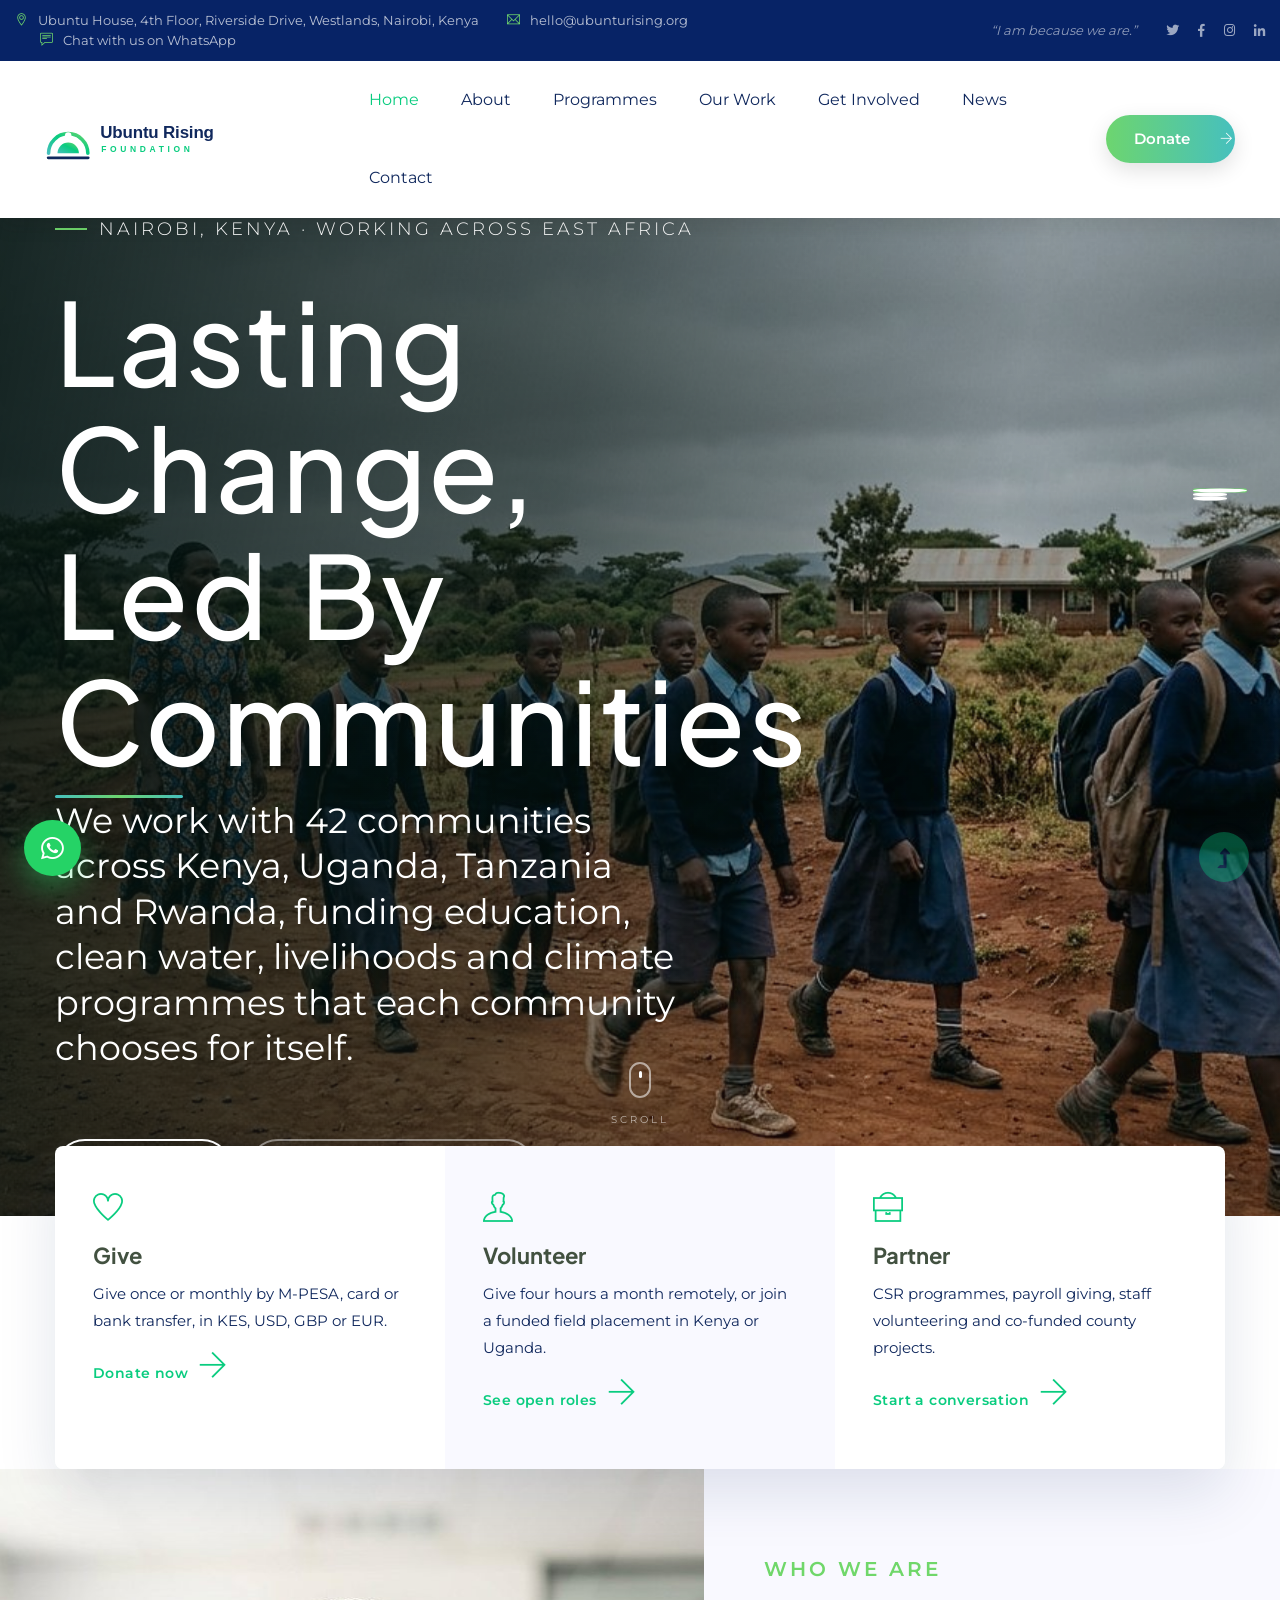
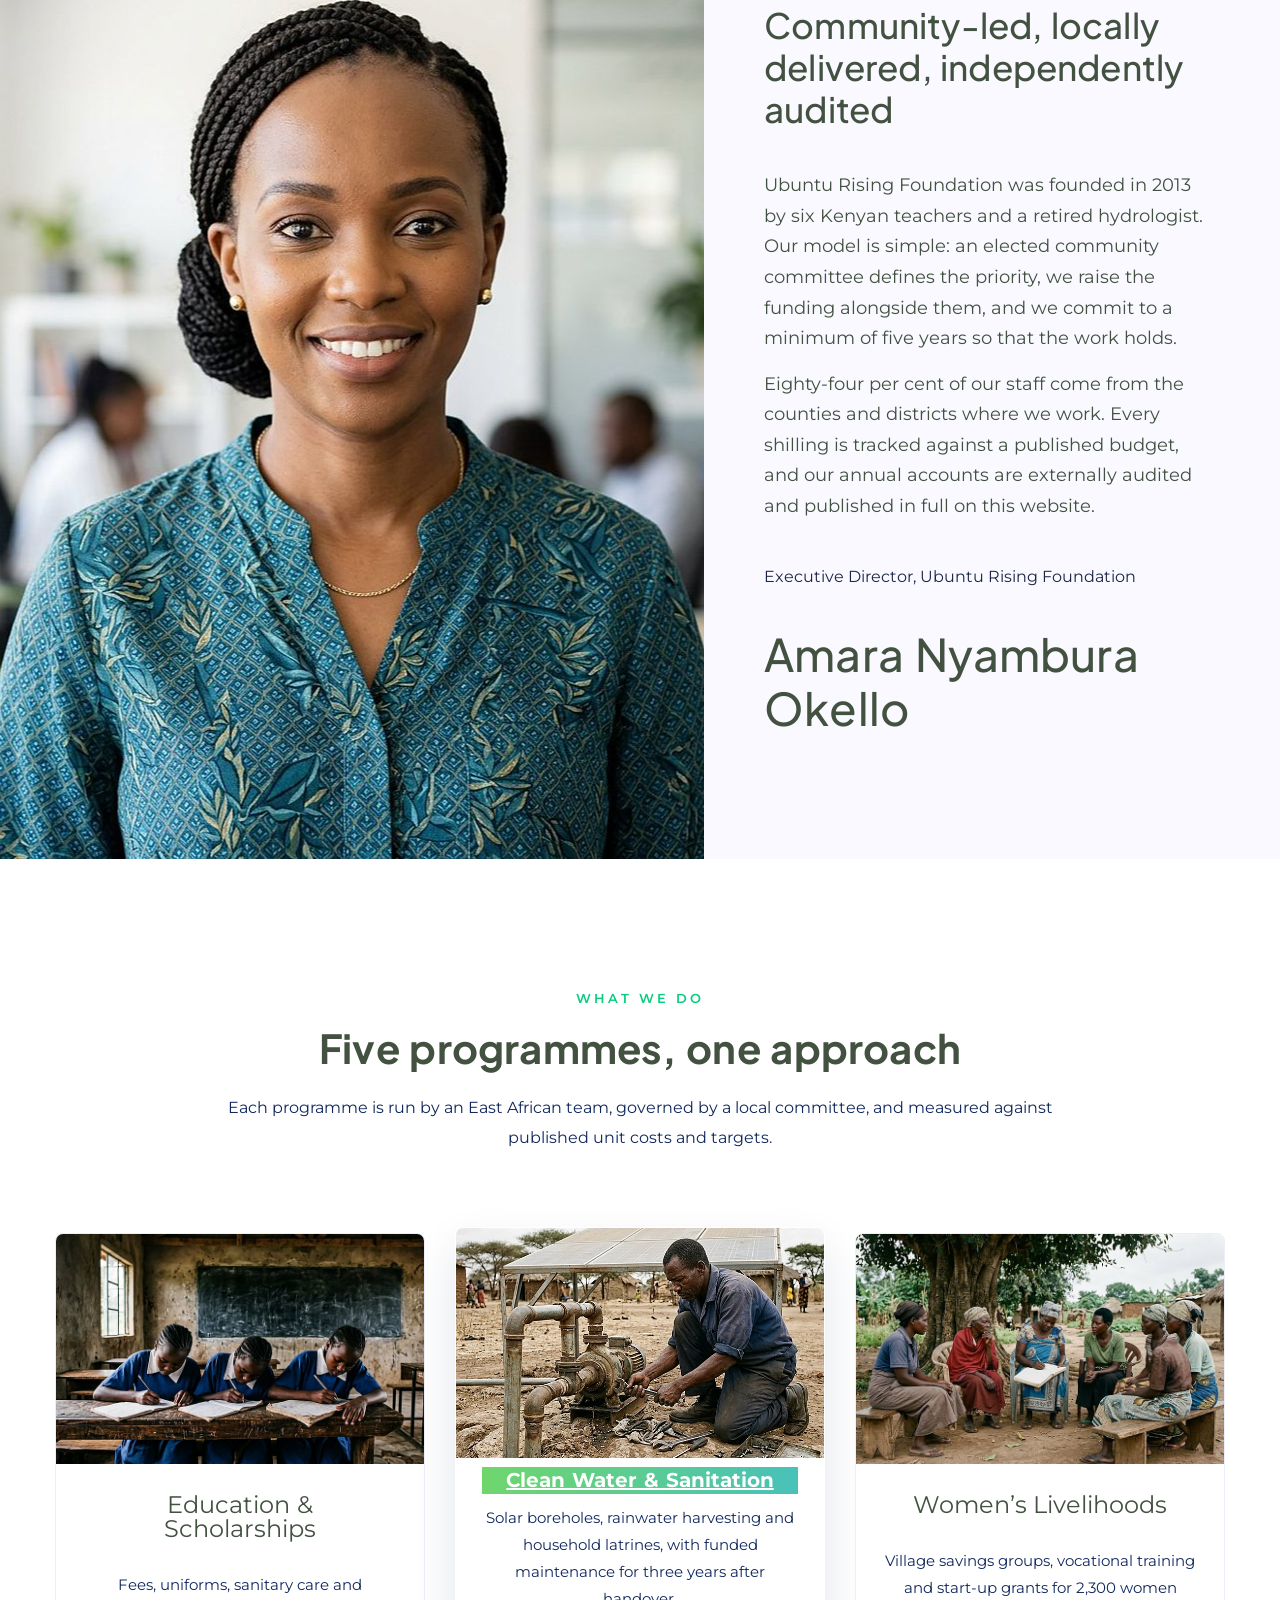
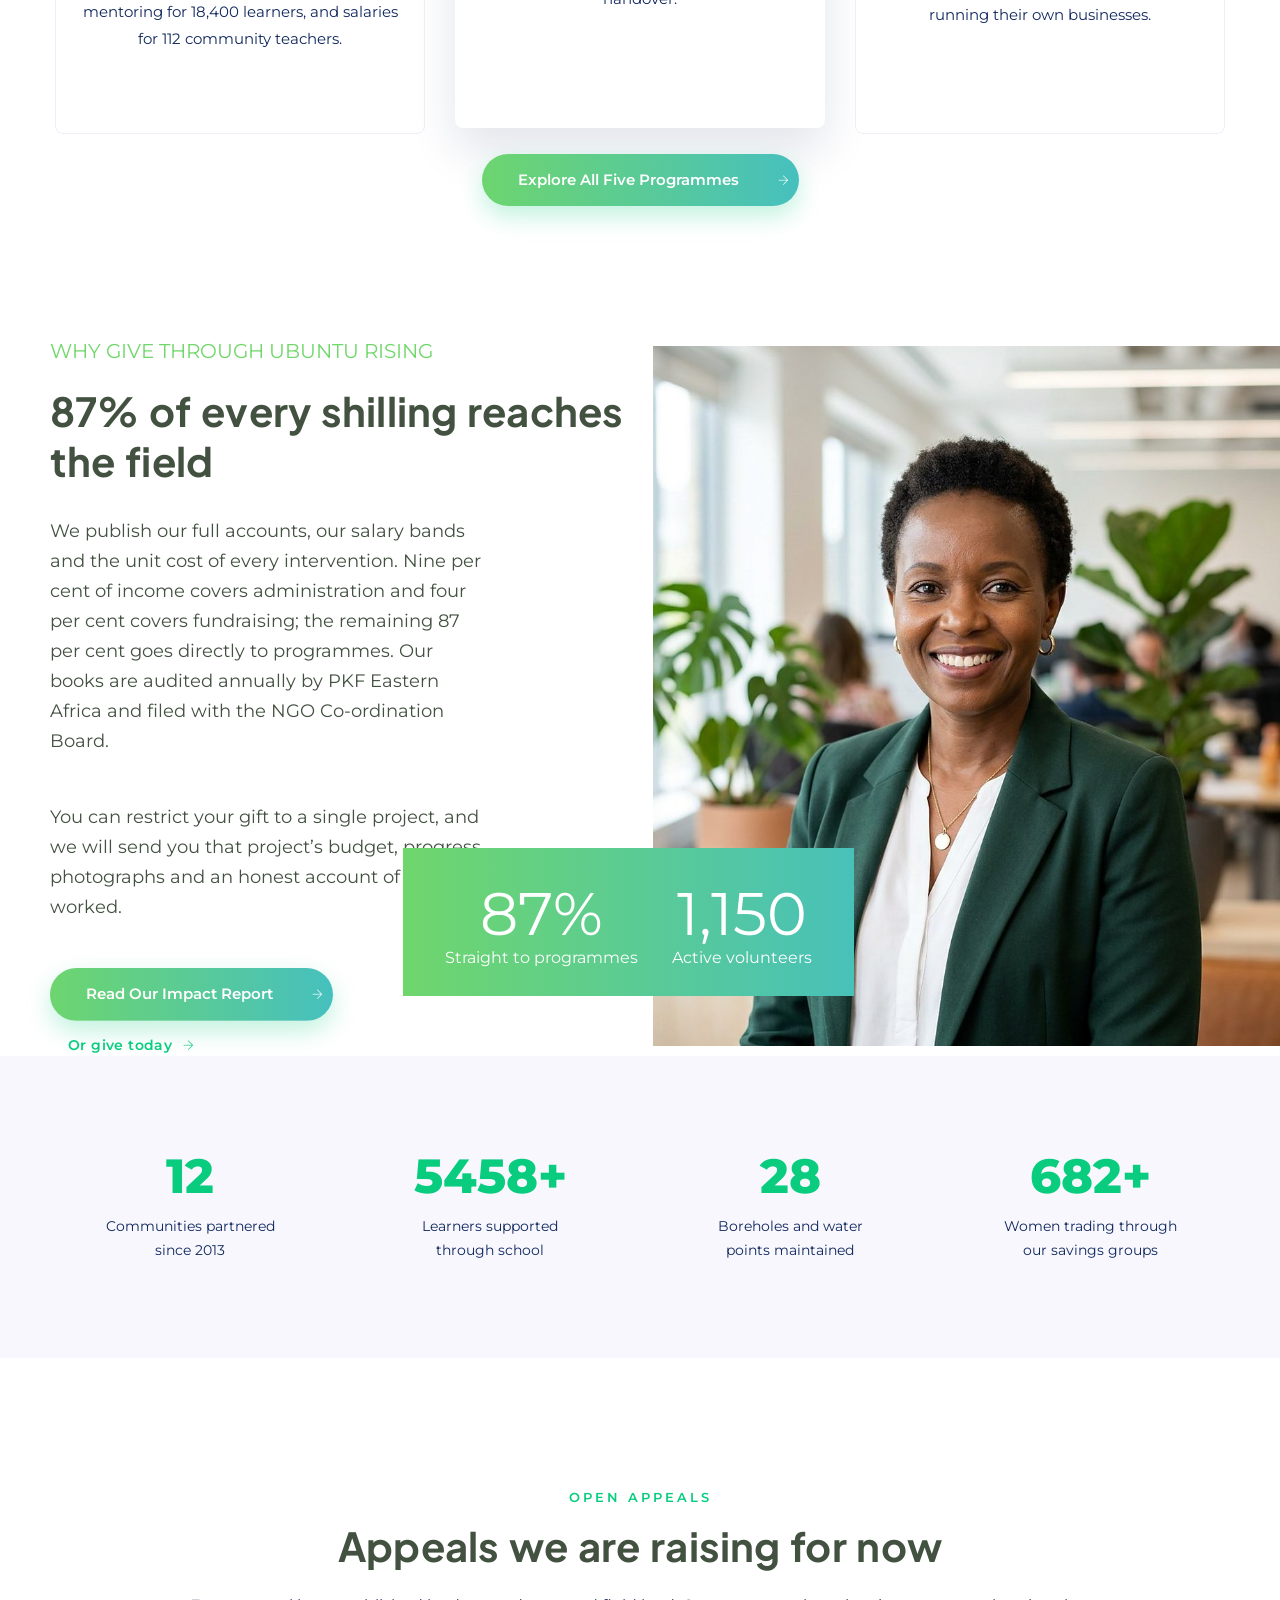
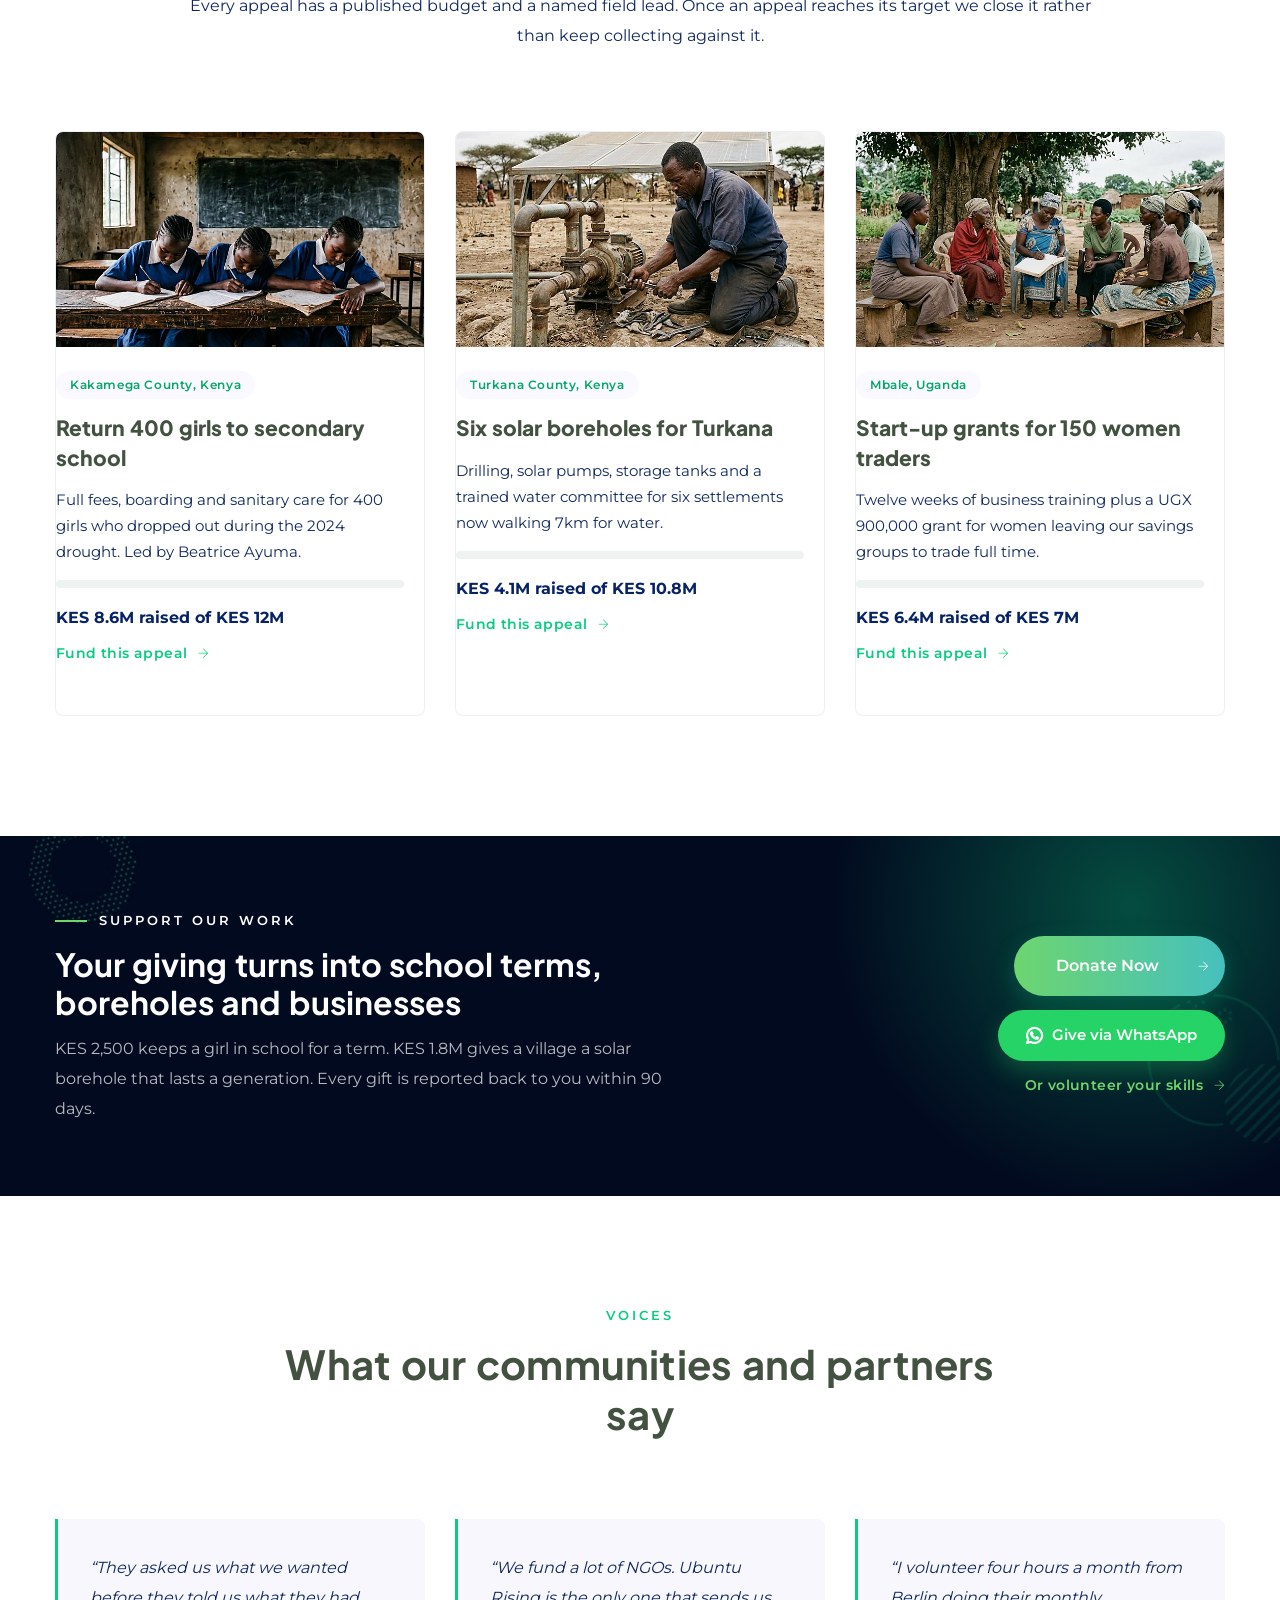
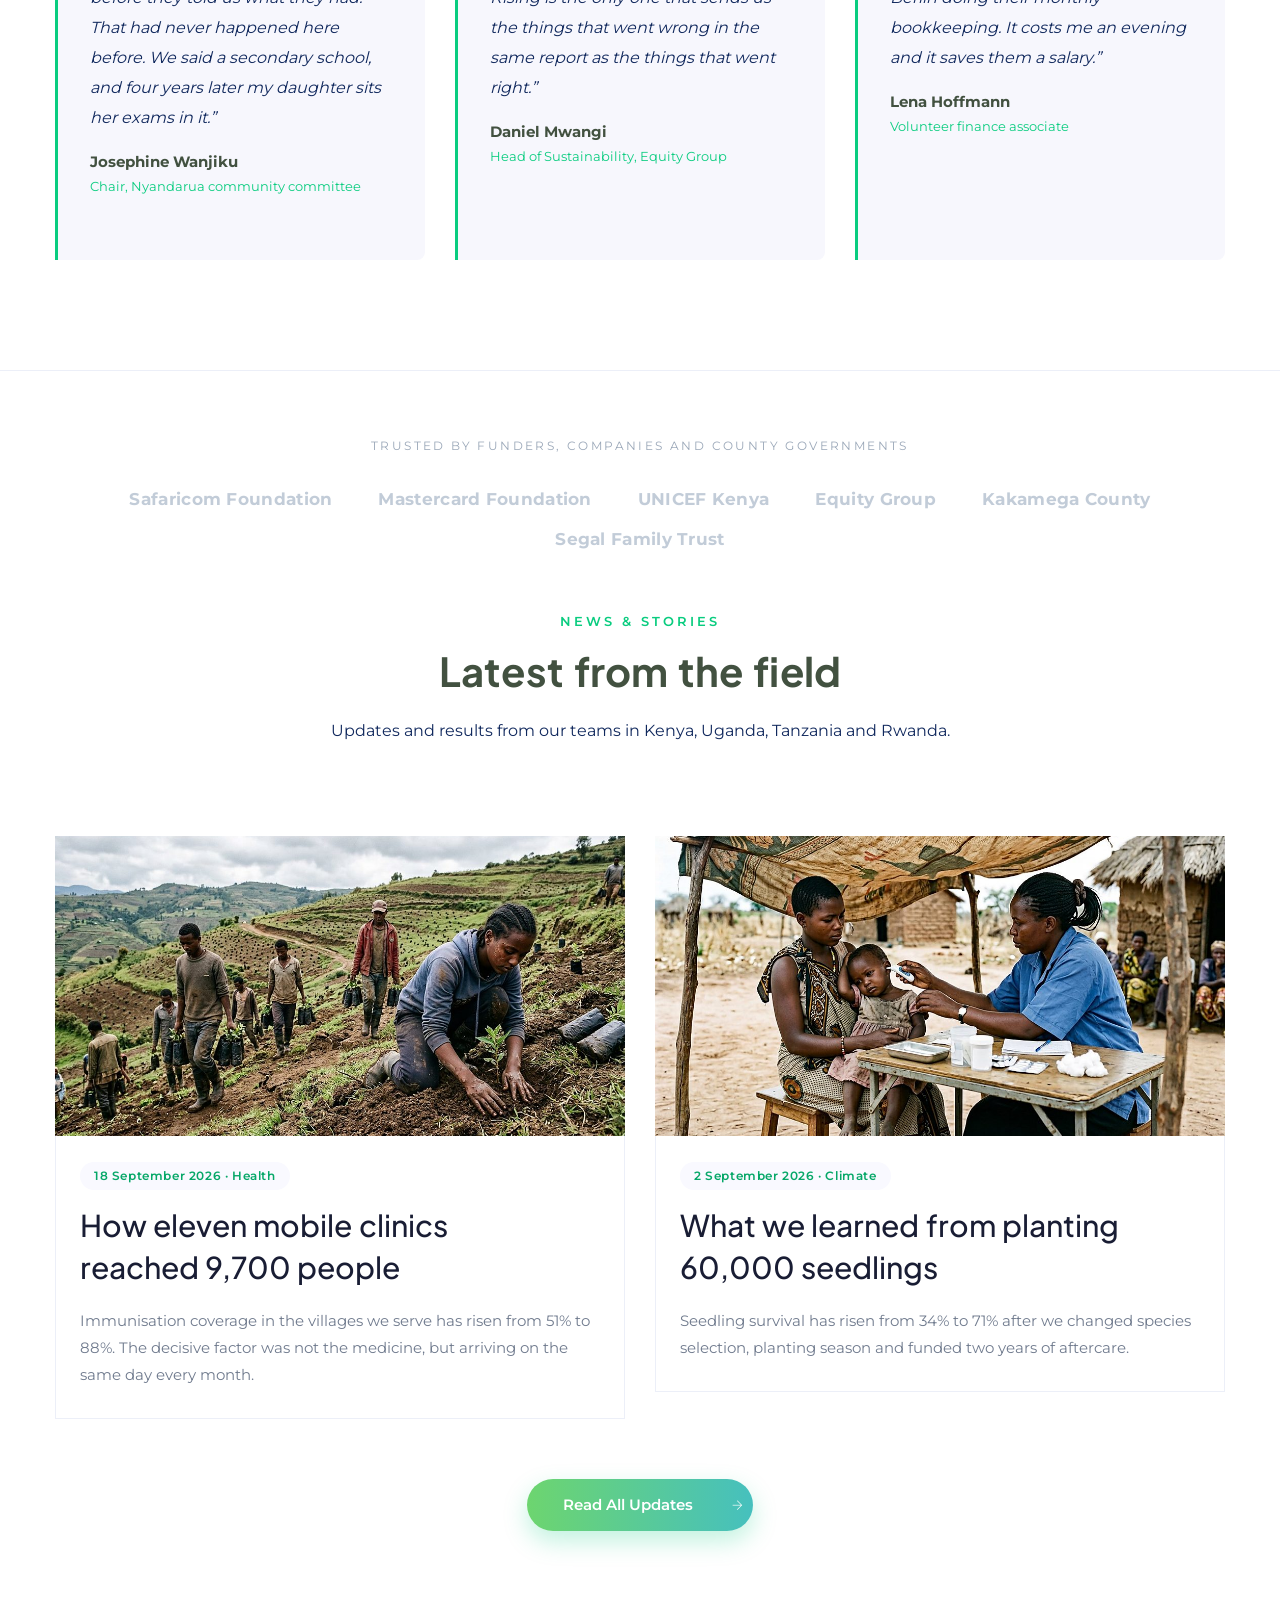
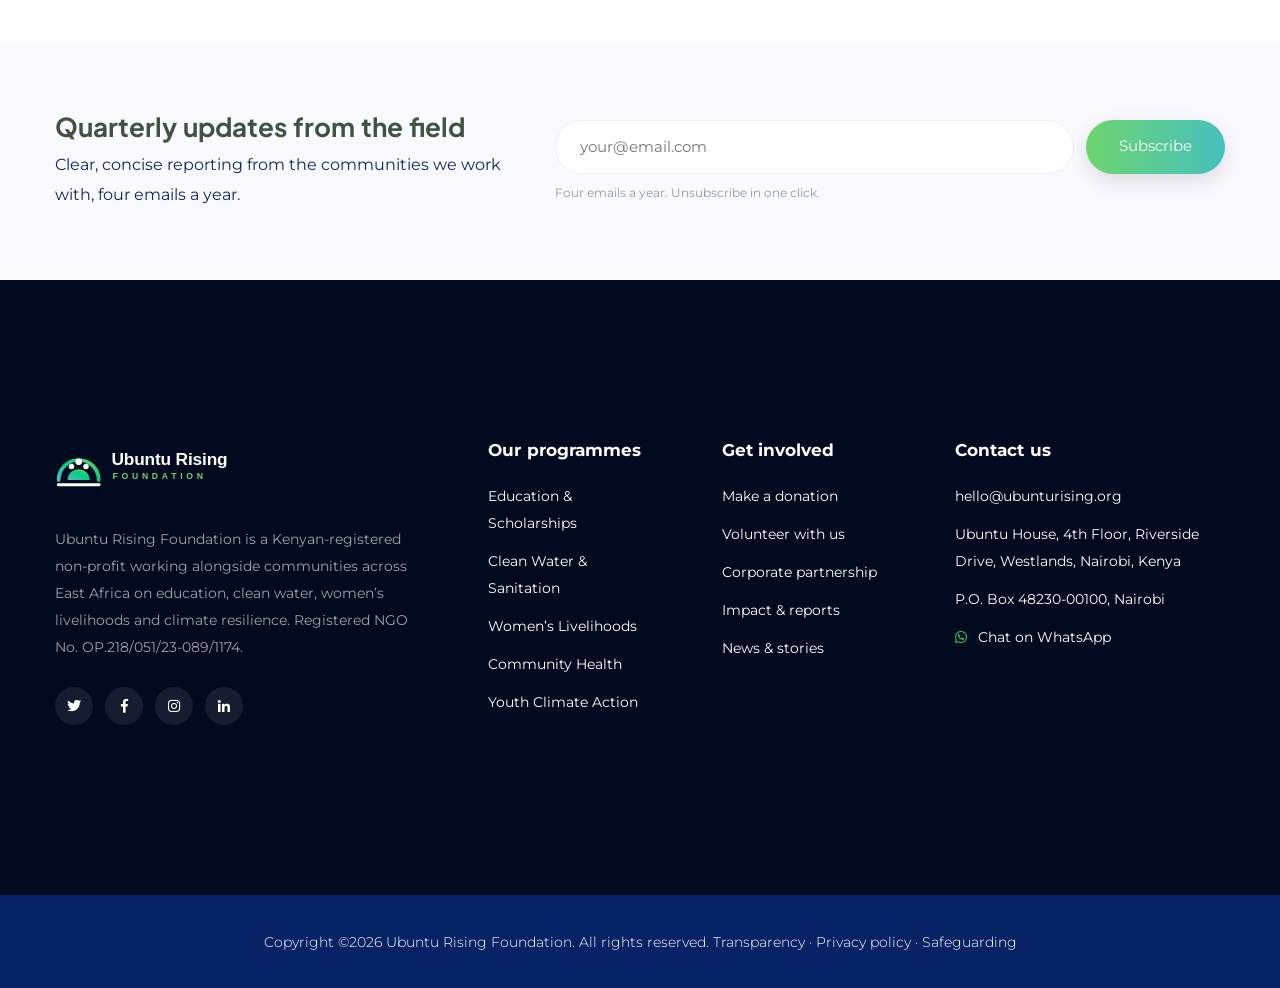
==== commit 1d511b93: "Fix cramped title spacing, add title motion, cut page load time Titles: - headings carried negative " ====
--- a/index.html
+++ b/index.html
@@ -16,7 +16,7 @@
     <!-- CSS here -->
     <link rel="preload" href="assets/fonts/webfonts/plus-jakarta-sans-latin-700-normal.woff2" as="font" type="font/woff2" crossorigin>
     <link rel="preload" href="assets/fonts/webfonts/montserrat-latin-400-normal.woff2" as="font" type="font/woff2" crossorigin>
-    <link rel="stylesheet" href="assets/css/bundle.min.css?v=dfe6df59e6">
+    <link rel="stylesheet" href="assets/css/bundle.min.css?v=679e28f1ff">
 </head>
 
 <body>
@@ -106,7 +106,7 @@
                             <div class="col-xl-8 col-lg-8 col-md-9 col-sm-11">
                                 <div class="hero__caption">
                                     <span class="urf-eyebrow" data-animation="fadeInUp" data-delay=".1s">Nairobi, Kenya &middot; working across East Africa</span>
-                                    <h1 data-animation="fadeInUp" data-delay=".2s">Lasting change,<br>led by communities</h1>
+                                    <h1>Lasting change,<br>led by communities</h1>
                                     <p data-animation="fadeInUp" data-delay=".4s">We work with 42 communities across Kenya, Uganda, Tanzania and Rwanda,
                                         funding education, clean water, livelihoods and climate programmes that each
                                         community chooses for itself.</p>
@@ -126,7 +126,7 @@
                             <div class="col-xl-8 col-lg-8 col-md-9 col-sm-11">
                                 <div class="hero__caption">
                                     <span class="urf-eyebrow" data-animation="fadeInUp" data-delay=".1s">Clean water &amp; sanitation</span>
-                                    <h1 data-animation="fadeInUp" data-delay=".2s">Clean water,<br>within reach</h1>
+                                    <h1>Clean water,<br>within reach</h1>
                                     <p data-animation="fadeInUp" data-delay=".4s">Ninety-six solar boreholes, each handed to a trained community water
                                         committee with three years of funded maintenance built into the budget.</p>
                                     <div class="hero__btn">
@@ -145,7 +145,7 @@
                             <div class="col-xl-8 col-lg-8 col-md-9 col-sm-11">
                                 <div class="hero__caption">
                                     <span class="urf-eyebrow" data-animation="fadeInUp" data-delay=".1s">Volunteer &amp; partner with us</span>
-                                    <h1 data-animation="fadeInUp" data-delay=".2s">Put your skills<br>to work</h1>
+                                    <h1>Put your skills<br>to work</h1>
                                     <p data-animation="fadeInUp" data-delay=".4s">More than 1,150 teachers, engineers, accountants, designers and
                                         clinicians give their time each year, most of them remotely, from wherever they live.</p>
                                     <div class="hero__btn">
@@ -701,7 +701,7 @@
     </div>
 
     <!-- JS here -->
-    <script src="assets/js/bundle.min.js?v=dfe6df59e6" defer></script>
+    <script src="assets/js/bundle.min.js?v=679e28f1ff" defer></script>
 </body>
 
 </html>
--- a/assets/css/bundle.min.css
+++ b/assets/css/bundle.min.css
@@ -1,16 +1,12 @@
 @font-face{font-family:'Plus Jakarta Sans';font-style:normal;font-weight:500;font-display:swap;src:url('../fonts/webfonts/plus-jakarta-sans-latin-500-normal.woff2') format('woff2')}@font-face{font-family:'Plus Jakarta Sans';font-style:normal;font-weight:600;font-display:swap;src:url('../fonts/webfonts/plus-jakarta-sans-latin-600-normal.woff2') format('woff2')}@font-face{font-family:'Plus Jakarta Sans';font-style:normal;font-weight:700;font-display:swap;src:url('../fonts/webfonts/plus-jakarta-sans-latin-700-normal.woff2') format('woff2')}@font-face{font-family:'Plus Jakarta Sans';font-style:normal;font-weight:800;font-display:swap;src:url('../fonts/webfonts/plus-jakarta-sans-latin-800-normal.woff2') format('woff2')}@font-face{font-family:'Montserrat';font-style:normal;font-weight:300;font-display:swap;src:url('../fonts/webfonts/montserrat-latin-300-normal.woff2') format('woff2')}@font-face{font-family:'Montserrat';font-style:normal;font-weight:400;font-display:swap;src:url('../fonts/webfonts/montserrat-latin-400-normal.woff2') format('woff2')}@font-face{font-family:'Montserrat';font-style:normal;font-weight:500;font-display:swap;src:url('../fonts/webfonts/montserrat-latin-500-normal.woff2') format('woff2')}@font-face{font-family:'Montserrat';font-style:normal;font-weight:600;font-display:swap;src:url('../fonts/webfonts/montserrat-latin-600-normal.woff2') format('woff2')}@font-face{font-family:'Montserrat';font-style:normal;font-weight:700;font-display:swap;src:url('../fonts/webfonts/montserrat-latin-700-normal.woff2') format('woff2')}@font-face{font-family:'Montserrat';font-style:normal;font-weight:800;font-display:swap;src:url('../fonts/webfonts/montserrat-latin-800-normal.woff2') format('woff2')}
 :root{--blue:#007bff;--indigo:#6610f2;--purple:#6f42c1;--pink:#e83e8c;--red:#dc3545;--orange:#fd7e14;--yellow:#ffc107;--green:#28a745;--teal:#20c997;--cyan:#17a2b8;--white:#fff;--gray:#6c757d;--gray-dark:#343a40;--primary:#007bff;--secondary:#6c757d;--success:#28a745;--info:#17a2b8;--warning:#ffc107;--danger:#dc3545;--light:#f8f9fa;--dark:#343a40;--breakpoint-xs:0;--breakpoint-sm:576px;--breakpoint-md:768px;--breakpoint-lg:992px;--breakpoint-xl:1200px;--font-family-sans-serif:-apple-system,BlinkMacSystemFont,"Segoe UI",Roboto,"Helvetica Neue",Arial,sans-serif,"Apple Color Emoji","Segoe UI Emoji","Segoe UI Symbol","Noto Color Emoji";--font-family-monospace:SFMono-Regular,Menlo,Monaco,Consolas,"Liberation Mono","Courier New",monospace}*,::after,::before{box-sizing:border-box}html{font-family:sans-serif;line-height:1.15;-webkit-text-size-adjust:100%;-ms-text-size-adjust:100%;-ms-overflow-style:scrollbar;-webkit-tap-highlight-color:transparent}@-ms-viewport{width:device-width}article,aside,figcaption,figure,footer,header,hgroup,main,nav,section{display:block}body{margin:0;font-family:-apple-system,BlinkMacSystemFont,"Segoe UI",Roboto,"Helvetica Neue",Arial,sans-serif,"Apple Color Emoji","Segoe UI Emoji","Segoe UI Symbol","Noto Color Emoji";font-size:1rem;font-weight:400;line-height:1.5;color:#212529;text-align:left;background-color:#fff}[tabindex="-1"]:focus{outline:0!important}hr{box-sizing:content-box;height:0;overflow:visible}h1,h2,h3,h4,h5,h6{margin-top:0;margin-bottom:.5rem}p{margin-top:0;margin-bottom:1rem}abbr[data-original-title],abbr[title]{text-decoration:underline;-webkit-text-decoration:underline dotted;text-decoration:underline dotted;cursor:help;border-bottom:0}address{margin-bottom:1rem;font-style:normal;line-height:inherit}dl,ol,ul{margin-top:0;margin-bottom:1rem}ol ol,ol ul,ul ol,ul ul{margin-bottom:0}dt{font-weight:700}dd{margin-bottom:.5rem;margin-left:0}blockquote{margin:0 0 1rem}dfn{font-style:italic}b,strong{font-weight:bolder}small{font-size:80%}sub,sup{position:relative;font-size:75%;line-height:0;vertical-align:baseline}sub{bottom:-.25em}sup{top:-.5em}a{color:#007bff;text-decoration:none;background-color:transparent;-webkit-text-decoration-skip:objects}a:hover{color:#0056b3;text-decoration:underline}a:not([href]):not([tabindex]){color:inherit;text-decoration:none}a:not([href]):not([tabindex]):focus,a:not([href]):not([tabindex]):hover{color:inherit;text-decoration:none}a:not([href]):not([tabindex]):focus{outline:0}code,kbd,pre,samp{font-family:SFMono-Regular,Menlo,Monaco,Consolas,"Liberation Mono","Courier New",monospace;font-size:1em}pre{margin-top:0;margin-bottom:1rem;overflow:auto;-ms-overflow-style:scrollbar}figure{margin:0 0 1rem}img{vertical-align:middle;border-style:none}svg{overflow:hidden;vertical-align:middle}table{border-collapse:collapse}caption{padding-top:.75rem;padding-bottom:.75rem;color:#6c757d;text-align:left;caption-side:bottom}th{text-align:inherit}label{display:inline-block;margin-bottom:.5rem}button{border-radius:0}button:focus{outline:1px dotted;outline:5px auto -webkit-focus-ring-color}button,input,optgroup,select,textarea{margin:0;font-family:inherit;font-size:inherit;line-height:inherit}button,input{overflow:visible}button,select{text-transform:none}[type=reset],[type=submit],button,html [type=button]{-webkit-appearance:button}[type=button]::-moz-focus-inner,[type=reset]::-moz-focus-inner,[type=submit]::-moz-focus-inner,button::-moz-focus-inner{padding:0;border-style:none}input[type=checkbox],input[type=radio]{box-sizing:border-box;padding:0}input[type=date],input[type=datetime-local],input[type=month],input[type=time]{-webkit-appearance:listbox}textarea{overflow:auto;resize:vertical}fieldset{min-width:0;padding:0;margin:0;border:0}legend{display:block;width:100%;max-width:100%;padding:0;margin-bottom:.5rem;font-size:1.5rem;line-height:inherit;color:inherit;white-space:normal}progress{vertical-align:baseline}[type=number]::-webkit-inner-spin-button,[type=number]::-webkit-outer-spin-button{height:auto}[type=search]{outline-offset:-2px;-webkit-appearance:none}[type=search]::-webkit-search-cancel-button,[type=search]::-webkit-search-decoration{-webkit-appearance:none}::-webkit-file-upload-button{font:inherit;-webkit-appearance:button}output{display:inline-block}summary{display:list-item;cursor:pointer}template{display:none}[hidden]{display:none!important}.h1,.h2,.h3,.h4,.h5,.h6,h1,h2,h3,h4,h5,h6{margin-bottom:.5rem;font-family:inherit;font-weight:500;line-height:1.2;color:inherit}.h1,h1{font-size:2.5rem}.h2,h2{font-size:2rem}.h3,h3{font-size:1.75rem}.h4,h4{font-size:1.5rem}.h5,h5{font-size:1.25rem}.h6,h6{font-size:1rem}.lead{font-size:1.25rem;font-weight:300}.display-1{font-size:6rem;font-weight:300;line-height:1.2}.display-2{font-size:5.5rem;font-weight:300;line-height:1.2}.display-3{font-size:4.5rem;font-weight:300;line-height:1.2}.display-4{font-size:3.5rem;font-weight:300;line-height:1.2}hr{margin-top:1rem;margin-bottom:1rem;border:0;border-top:1px solid rgba(0,0,0,.1)}.small,small{font-size:80%;font-weight:400}.mark,mark{padding:.2em;background-color:#fcf8e3}.list-unstyled{padding-left:0;list-style:none}.list-inline{padding-left:0;list-style:none}.list-inline-item{display:inline-block}.list-inline-item:not(:last-child){margin-right:.5rem}.initialism{font-size:90%;text-transform:uppercase}.blockquote{margin-bottom:1rem;font-size:1.25rem}.blockquote-footer{display:block;font-size:80%;color:#6c757d}.blockquote-footer::before{content:"\2014 \00A0"}.img-fluid{max-width:100%;height:auto}.img-thumbnail{padding:.25rem;background-color:#fff;border:1px solid #dee2e6;border-radius:.25rem;max-width:100%;height:auto}.figure{display:inline-block}.figure-img{margin-bottom:.5rem;line-height:1}.figure-caption{font-size:90%;color:#6c757d}code{font-size:87.5%;color:#e83e8c;word-break:break-word}a>code{color:inherit}kbd{padding:.2rem .4rem;font-size:87.5%;color:#fff;background-color:#212529;border-radius:.2rem}kbd kbd{padding:0;font-size:100%;font-weight:700}pre{display:block;font-size:87.5%;color:#212529}pre code{font-size:inherit;color:inherit;word-break:normal}.pre-scrollable{max-height:340px;overflow-y:scroll}.container{width:100%;padding-right:15px;padding-left:15px;margin-right:auto;margin-left:auto}@media (min-width:576px){.container{max-width:540px}}@media (min-width:768px){.container{max-width:720px}}@media (min-width:992px){.container{max-width:960px}}@media (min-width:1200px){.container{max-width:1200px}}.container-fluid{width:100%;padding-right:15px;padding-left:15px;margin-right:auto;margin-left:auto}.row{display:-ms-flexbox;display:flex;-ms-flex-wrap:wrap;flex-wrap:wrap;margin-right:-15px;margin-left:-15px}.no-gutters{margin-right:0;margin-left:0}.no-gutters>.col,.no-gutters>[class*=col-]{padding-right:0;padding-left:0}.col,.col-1,.col-10,.col-11,.col-12,.col-2,.col-3,.col-4,.col-5,.col-6,.col-7,.col-8,.col-9,.col-auto,.col-lg,.col-lg-1,.col-lg-10,.col-lg-11,.col-lg-12,.col-lg-2,.col-lg-3,.col-lg-4,.col-lg-5,.col-lg-6,.col-lg-7,.col-lg-8,.col-lg-9,.col-lg-auto,.col-md,.col-md-1,.col-md-10,.col-md-11,.col-md-12,.col-md-2,.col-md-3,.col-md-4,.col-md-5,.col-md-6,.col-md-7,.col-md-8,.col-md-9,.col-md-auto,.col-sm,.col-sm-1,.col-sm-10,.col-sm-11,.col-sm-12,.col-sm-2,.col-sm-3,.col-sm-4,.col-sm-5,.col-sm-6,.col-sm-7,.col-sm-8,.col-sm-9,.col-sm-auto,.col-xl,.col-xl-1,.col-xl-10,.col-xl-11,.col-xl-12,.col-xl-2,.col-xl-3,.col-xl-4,.col-xl-5,.col-xl-6,.col-xl-7,.col-xl-8,.col-xl-9,.col-xl-auto{position:relative;width:100%;min-height:1px;padding-right:15px;padding-left:15px}.col{-ms-flex-preferred-size:0;flex-basis:0;-ms-flex-positive:1;flex-grow:1;max-width:100%}.col-auto{-ms-flex:0 0 auto;flex:0 0 auto;width:auto;max-width:none}.col-1{-ms-flex:0 0 8.333333%;flex:0 0 8.333333%;max-width:8.333333%}.col-2{-ms-flex:0 0 16.666667%;flex:0 0 16.666667%;max-width:16.666667%}.col-3{-ms-flex:0 0 25%;flex:0 0 25%;max-width:25%}.col-4{-ms-flex:0 0 33.333333%;flex:0 0 33.333333%;max-width:33.333333%}.col-5{-ms-flex:0 0 41.666667%;flex:0 0 41.666667%;max-width:41.666667%}.col-6{-ms-flex:0 0 50%;flex:0 0 50%;max-width:50%}.col-7{-ms-flex:0 0 58.333333%;flex:0 0 58.333333%;max-width:58.333333%}.col-8{-ms-flex:0 0 66.666667%;flex:0 0 66.666667%;max-width:66.666667%}.col-9{-ms-flex:0 0 75%;flex:0 0 75%;max-width:75%}.col-10{-ms-flex:0 0 83.333333%;flex:0 0 83.333333%;max-width:83.333333%}.col-11{-ms-flex:0 0 91.666667%;flex:0 0 91.666667%;max-width:91.666667%}.col-12{-ms-flex:0 0 100%;flex:0 0 100%;max-width:100%}.order-first{-ms-flex-order:-1;order:-1}.order-last{-ms-flex-order:13;order:13}.order-0{-ms-flex-order:0;order:0}.order-1{-ms-flex-order:1;order:1}.order-2{-ms-flex-order:2;order:2}.order-3{-ms-flex-order:3;order:3}.order-4{-ms-flex-order:4;order:4}.order-5{-ms-flex-order:5;order:5}.order-6{-ms-flex-order:6;order:6}.order-7{-ms-flex-order:7;order:7}.order-8{-ms-flex-order:8;order:8}.order-9{-ms-flex-order:9;order:9}.order-10{-ms-flex-order:10;order:10}.order-11{-ms-flex-order:11;order:11}.order-12{-ms-flex-order:12;order:12}.offset-1{margin-left:8.333333%}.offset-2{margin-left:16.666667%}.offset-3{margin-left:25%}.offset-4{margin-left:33.333333%}.offset-5{margin-left:41.666667%}.offset-6{margin-left:50%}.offset-7{margin-left:58.333333%}.offset-8{margin-left:66.666667%}.offset-9{margin-left:75%}.offset-10{margin-left:83.333333%}.offset-11{margin-left:91.666667%}@media (min-width:576px){.col-sm{-ms-flex-preferred-size:0;flex-basis:0;-ms-flex-positive:1;flex-grow:1;max-width:100%}.col-sm-auto{-ms-flex:0 0 auto;flex:0 0 auto;width:auto;max-width:none}.col-sm-1{-ms-flex:0 0 8.333333%;flex:0 0 8.333333%;max-width:8.333333%}.col-sm-2{-ms-flex:0 0 16.666667%;flex:0 0 16.666667%;max-width:16.666667%}.col-sm-3{-ms-flex:0 0 25%;flex:0 0 25%;max-width:25%}.col-sm-4{-ms-flex:0 0 33.333333%;flex:0 0 33.333333%;max-width:33.333333%}.col-sm-5{-ms-flex:0 0 41.666667%;flex:0 0 41.666667%;max-width:41.666667%}.col-sm-6{-ms-flex:0 0 50%;flex:0 0 50%;max-width:50%}.col-sm-7{-ms-flex:0 0 58.333333%;flex:0 0 58.333333%;max-width:58.333333%}.col-sm-8{-ms-flex:0 0 66.666667%;flex:0 0 66.666667%;max-width:66.666667%}.col-sm-9{-ms-flex:0 0 75%;flex:0 0 75%;max-width:75%}.col-sm-10{-ms-flex:0 0 83.333333%;flex:0 0 83.333333%;max-width:83.333333%}.col-sm-11{-ms-flex:0 0 91.666667%;flex:0 0 91.666667%;max-width:91.666667%}.col-sm-12{-ms-flex:0 0 100%;flex:0 0 100%;max-width:100%}.order-sm-first{-ms-flex-order:-1;order:-1}.order-sm-last{-ms-flex-order:13;order:13}.order-sm-0{-ms-flex-order:0;order:0}.order-sm-1{-ms-flex-order:1;order:1}.order-sm-2{-ms-flex-order:2;order:2}.order-sm-3{-ms-flex-order:3;order:3}.order-sm-4{-ms-flex-order:4;order:4}.order-sm-5{-ms-flex-order:5;order:5}.order-sm-6{-ms-flex-order:6;order:6}.order-sm-7{-ms-flex-order:7;order:7}.order-sm-8{-ms-flex-order:8;order:8}.order-sm-9{-ms-flex-order:9;order:9}.order-sm-10{-ms-flex-order:10;order:10}.order-sm-11{-ms-flex-order:11;order:11}.order-sm-12{-ms-flex-order:12;order:12}.offset-sm-0{margin-left:0}.offset-sm-1{margin-left:8.333333%}.offset-sm-2{margin-left:16.666667%}.offset-sm-3{margin-left:25%}.offset-sm-4{margin-left:33.333333%}.offset-sm-5{margin-left:41.666667%}.offset-sm-6{margin-left:50%}.offset-sm-7{margin-left:58.333333%}.offset-sm-8{margin-left:66.666667%}.offset-sm-9{margin-left:75%}.offset-sm-10{margin-left:83.333333%}.offset-sm-11{margin-left:91.666667%}}@media (min-width:768px){.col-md{-ms-flex-preferred-size:0;flex-basis:0;-ms-flex-positive:1;flex-grow:1;max-width:100%}.col-md-auto{-ms-flex:0 0 auto;flex:0 0 auto;width:auto;max-width:none}.col-md-1{-ms-flex:0 0 8.333333%;flex:0 0 8.333333%;max-width:8.333333%}.col-md-2{-ms-flex:0 0 16.666667%;flex:0 0 16.666667%;max-width:16.666667%}.col-md-3{-ms-flex:0 0 25%;flex:0 0 25%;max-width:25%}.col-md-4{-ms-flex:0 0 33.333333%;flex:0 0 33.333333%;max-width:33.333333%}.col-md-5{-ms-flex:0 0 41.666667%;flex:0 0 41.666667%;max-width:41.666667%}.col-md-6{-ms-flex:0 0 50%;flex:0 0 50%;max-width:50%}.col-md-7{-ms-flex:0 0 58.333333%;flex:0 0 58.333333%;max-width:58.333333%}.col-md-8{-ms-flex:0 0 66.666667%;flex:0 0 66.666667%;max-width:66.666667%}.col-md-9{-ms-flex:0 0 75%;flex:0 0 75%;max-width:75%}.col-md-10{-ms-flex:0 0 83.333333%;flex:0 0 83.333333%;max-width:83.333333%}.col-md-11{-ms-flex:0 0 91.666667%;flex:0 0 91.666667%;max-width:91.666667%}.col-md-12{-ms-flex:0 0 100%;flex:0 0 100%;max-width:100%}.order-md-first{-ms-flex-order:-1;order:-1}.order-md-last{-ms-flex-order:13;order:13}.order-md-0{-ms-flex-order:0;order:0}.order-md-1{-ms-flex-order:1;order:1}.order-md-2{-ms-flex-order:2;order:2}.order-md-3{-ms-flex-order:3;order:3}.order-md-4{-ms-flex-order:4;order:4}.order-md-5{-ms-flex-order:5;order:5}.order-md-6{-ms-flex-order:6;order:6}.order-md-7{-ms-flex-order:7;order:7}.order-md-8{-ms-flex-order:8;order:8}.order-md-9{-ms-flex-order:9;order:9}.order-md-10{-ms-flex-order:10;order:10}.order-md-11{-ms-flex-order:11;order:11}.order-md-12{-ms-flex-order:12;order:12}.offset-md-0{margin-left:0}.offset-md-1{margin-left:8.333333%}.offset-md-2{margin-left:16.666667%}.offset-md-3{margin-left:25%}.offset-md-4{margin-left:33.333333%}.offset-md-5{margin-left:41.666667%}.offset-md-6{margin-left:50%}.offset-md-7{margin-left:58.333333%}.offset-md-8{margin-left:66.666667%}.offset-md-9{margin-left:75%}.offset-md-10{margin-left:83.333333%}.offset-md-11{margin-left:91.666667%}}@media (min-width:992px){.col-lg{-ms-flex-preferred-size:0;flex-basis:0;-ms-flex-positive:1;flex-grow:1;max-width:100%}.col-lg-auto{-ms-flex:0 0 auto;flex:0 0 auto;width:auto;max-width:none}.col-lg-1{-ms-flex:0 0 8.333333%;flex:0 0 8.333333%;max-width:8.333333%}.col-lg-2{-ms-flex:0 0 16.666667%;flex:0 0 16.666667%;max-width:16.666667%}.col-lg-3{-ms-flex:0 0 25%;flex:0 0 25%;max-width:25%}.col-lg-4{-ms-flex:0 0 33.333333%;flex:0 0 33.333333%;max-width:33.333333%}.col-lg-5{-ms-flex:0 0 41.666667%;flex:0 0 41.666667%;max-width:41.666667%}.col-lg-6{-ms-flex:0 0 50%;flex:0 0 50%;max-width:50%}.col-lg-7{-ms-flex:0 0 58.333333%;flex:0 0 58.333333%;max-width:58.333333%}.col-lg-8{-ms-flex:0 0 66.666667%;flex:0 0 66.666667%;max-width:66.666667%}.col-lg-9{-ms-flex:0 0 75%;flex:0 0 75%;max-width:75%}.col-lg-10{-ms-flex:0 0 83.333333%;flex:0 0 83.333333%;max-width:83.333333%}.col-lg-11{-ms-flex:0 0 91.666667%;flex:0 0 91.666667%;max-width:91.666667%}.col-lg-12{-ms-flex:0 0 100%;flex:0 0 100%;max-width:100%}.order-lg-first{-ms-flex-order:-1;order:-1}.order-lg-last{-ms-flex-order:13;order:13}.order-lg-0{-ms-flex-order:0;order:0}.order-lg-1{-ms-flex-order:1;order:1}.order-lg-2{-ms-flex-order:2;order:2}.order-lg-3{-ms-flex-order:3;order:3}.order-lg-4{-ms-flex-order:4;order:4}.order-lg-5{-ms-flex-order:5;order:5}.order-lg-6{-ms-flex-order:6;order:6}.order-lg-7{-ms-flex-order:7;order:7}.order-lg-8{-ms-flex-order:8;order:8}.order-lg-9{-ms-flex-order:9;order:9}.order-lg-10{-ms-flex-order:10;order:10}.order-lg-11{-ms-flex-order:11;order:11}.order-lg-12{-ms-flex-order:12;order:12}.offset-lg-0{margin-left:0}.offset-lg-1{margin-left:8.333333%}.offset-lg-2{margin-left:16.666667%}.offset-lg-3{margin-left:25%}.offset-lg-4{margin-left:33.333333%}.offset-lg-5{margin-left:41.666667%}.offset-lg-6{margin-left:50%}.offset-lg-7{margin-left:58.333333%}.offset-lg-8{margin-left:66.666667%}.offset-lg-9{margin-left:75%}.offset-lg-10{margin-left:83.333333%}.offset-lg-11{margin-left:91.666667%}}@media (min-width:1200px){.col-xl{-ms-flex-preferred-size:0;flex-basis:0;-ms-flex-positive:1;flex-grow:1;max-width:100%}.col-xl-auto{-ms-flex:0 0 auto;flex:0 0 auto;width:auto;max-width:none}.col-xl-1{-ms-flex:0 0 8.333333%;flex:0 0 8.333333%;max-width:8.333333%}.col-xl-2{-ms-flex:0 0 16.666667%;flex:0 0 16.666667%;max-width:16.666667%}.col-xl-3{-ms-flex:0 0 25%;flex:0 0 25%;max-width:25%}.col-xl-4{-ms-flex:0 0 33.333333%;flex:0 0 33.333333%;max-width:33.333333%}.col-xl-5{-ms-flex:0 0 41.666667%;flex:0 0 41.666667%;max-width:41.666667%}.col-xl-6{-ms-flex:0 0 50%;flex:0 0 50%;max-width:50%}.col-xl-7{-ms-flex:0 0 58.333333%;flex:0 0 58.333333%;max-width:58.333333%}.col-xl-8{-ms-flex:0 0 66.666667%;flex:0 0 66.666667%;max-width:66.666667%}.col-xl-9{-ms-flex:0 0 75%;flex:0 0 75%;max-width:75%}.col-xl-10{-ms-flex:0 0 83.333333%;flex:0 0 83.333333%;max-width:83.333333%}.col-xl-11{-ms-flex:0 0 91.666667%;flex:0 0 91.666667%;max-width:91.666667%}.col-xl-12{-ms-flex:0 0 100%;flex:0 0 100%;max-width:100%}.order-xl-first{-ms-flex-order:-1;order:-1}.order-xl-last{-ms-flex-order:13;order:13}.order-xl-0{-ms-flex-order:0;order:0}.order-xl-1{-ms-flex-order:1;order:1}.order-xl-2{-ms-flex-order:2;order:2}.order-xl-3{-ms-flex-order:3;order:3}.order-xl-4{-ms-flex-order:4;order:4}.order-xl-5{-ms-flex-order:5;order:5}.order-xl-6{-ms-flex-order:6;order:6}.order-xl-7{-ms-flex-order:7;order:7}.order-xl-8{-ms-flex-order:8;order:8}.order-xl-9{-ms-flex-order:9;order:9}.order-xl-10{-ms-flex-order:10;order:10}.order-xl-11{-ms-flex-order:11;order:11}.order-xl-12{-ms-flex-order:12;order:12}.offset-xl-0{margin-left:0}.offset-xl-1{margin-left:8.333333%}.offset-xl-2{margin-left:16.666667%}.offset-xl-3{margin-left:25%}.offset-xl-4{margin-left:33.333333%}.offset-xl-5{margin-left:41.666667%}.offset-xl-6{margin-left:50%}.offset-xl-7{margin-left:58.333333%}.offset-xl-8{margin-left:66.666667%}.offset-xl-9{margin-left:75%}.offset-xl-10{margin-left:83.333333%}.offset-xl-11{margin-left:91.666667%}}.table{width:100%;margin-bottom:1rem;background-color:transparent}.table td,.table th{padding:.75rem;vertical-align:top;border-top:1px solid #dee2e6}.table thead th{vertical-align:bottom;border-bottom:2px solid #dee2e6}.table tbody+tbody{border-top:2px solid #dee2e6}.table .table{background-color:#fff}.table-sm td,.table-sm th{padding:.3rem}.table-bordered{border:1px solid #dee2e6}.table-bordered td,.table-bordered th{border:1px solid #dee2e6}.table-bordered thead td,.table-bordered thead th{border-bottom-width:2px}.table-borderless tbody+tbody,.table-borderless td,.table-borderless th,.table-borderless thead th{border:0}.table-striped tbody tr:nth-of-type(odd){background-color:rgba(0,0,0,.05)}.table-hover tbody tr:hover{background-color:rgba(0,0,0,.075)}.table-primary,.table-primary>td,.table-primary>th{background-color:#b8daff}.table-hover .table-primary:hover{background-color:#9fcdff}.table-hover .table-primary:hover>td,.table-hover .table-primary:hover>th{background-color:#9fcdff}.table-secondary,.table-secondary>td,.table-secondary>th{background-color:#d6d8db}.table-hover .table-secondary:hover{background-color:#c8cbcf}.table-hover .table-secondary:hover>td,.table-hover .table-secondary:hover>th{background-color:#c8cbcf}.table-success,.table-success>td,.table-success>th{background-color:#c3e6cb}.table-hover .table-success:hover{background-color:#b1dfbb}.table-hover .table-success:hover>td,.table-hover .table-success:hover>th{background-color:#b1dfbb}.table-info,.table-info>td,.table-info>th{background-color:#bee5eb}.table-hover .table-info:hover{background-color:#abdde5}.table-hover .table-info:hover>td,.table-hover .table-info:hover>th{background-color:#abdde5}.table-warning,.table-warning>td,.table-warning>th{background-color:#ffeeba}.table-hover .table-warning:hover{background-color:#ffe8a1}.table-hover .table-warning:hover>td,.table-hover .table-warning:hover>th{background-color:#ffe8a1}.table-danger,.table-danger>td,.table-danger>th{background-color:#f5c6cb}.table-hover .table-danger:hover{background-color:#f1b0b7}.table-hover .table-danger:hover>td,.table-hover .table-danger:hover>th{background-color:#f1b0b7}.table-light,.table-light>td,.table-light>th{background-color:#fdfdfe}.table-hover .table-light:hover{background-color:#ececf6}.table-hover .table-light:hover>td,.table-hover .table-light:hover>th{background-color:#ececf6}.table-dark,.table-dark>td,.table-dark>th{background-color:#c6c8ca}.table-hover .table-dark:hover{background-color:#b9bbbe}.table-hover .table-dark:hover>td,.table-hover .table-dark:hover>th{background-color:#b9bbbe}.table-active,.table-active>td,.table-active>th{background-color:rgba(0,0,0,.075)}.table-hover .table-active:hover{background-color:rgba(0,0,0,.075)}.table-hover .table-active:hover>td,.table-hover .table-active:hover>th{background-color:rgba(0,0,0,.075)}.table .thead-dark th{color:#fff;background-color:#212529;border-color:#32383e}.table .thead-light th{color:#495057;background-color:#e9ecef;border-color:#dee2e6}.table-dark{color:#fff;background-color:#212529}.table-dark td,.table-dark th,.table-dark thead th{border-color:#32383e}.table-dark.table-bordered{border:0}.table-dark.table-striped tbody tr:nth-of-type(odd){background-color:rgba(255,255,255,.05)}.table-dark.table-hover tbody tr:hover{background-color:rgba(255,255,255,.075)}@media (max-width:575.98px){.table-responsive-sm{display:block;width:100%;overflow-x:auto;-webkit-overflow-scrolling:touch;-ms-overflow-style:-ms-autohiding-scrollbar}.table-responsive-sm>.table-bordered{border:0}}@media (max-width:767.98px){.table-responsive-md{display:block;width:100%;overflow-x:auto;-webkit-overflow-scrolling:touch;-ms-overflow-style:-ms-autohiding-scrollbar}.table-responsive-md>.table-bordered{border:0}}@media (max-width:991.98px){.table-responsive-lg{display:block;width:100%;overflow-x:auto;-webkit-overflow-scrolling:touch;-ms-overflow-style:-ms-autohiding-scrollbar}.table-responsive-lg>.table-bordered{border:0}}@media (max-width:1199.98px){.table-responsive-xl{display:block;width:100%;overflow-x:auto;-webkit-overflow-scrolling:touch;-ms-overflow-style:-ms-autohiding-scrollbar}.table-responsive-xl>.table-bordered{border:0}}.table-responsive{display:block;width:100%;overflow-x:auto;-webkit-overflow-scrolling:touch;-ms-overflow-style:-ms-autohiding-scrollbar}.table-responsive>.table-bordered{border:0}.form-control{display:block;width:100%;height:calc(2.25rem + 2px);padding:.375rem .75rem;font-size:1rem;line-height:1.5;color:#495057;background-color:#fff;background-clip:padding-box;border:1px solid #ced4da;border-radius:.25rem;transition:border-color .15s ease-in-out,box-shadow .15s ease-in-out}@media screen and (prefers-reduced-motion:reduce){.form-control{transition:none}}.form-control::-ms-expand{background-color:transparent;border:0}.form-control:focus{color:#495057;background-color:#fff;border-color:#80bdff;outline:0;box-shadow:0 0 0 .2rem rgba(0,123,255,.25)}.form-control::-webkit-input-placeholder{color:#6c757d;opacity:1}.form-control::-moz-placeholder{color:#6c757d;opacity:1}.form-control:-ms-input-placeholder{color:#6c757d;opacity:1}.form-control::-ms-input-placeholder{color:#6c757d;opacity:1}.form-control::placeholder{color:#6c757d;opacity:1}.form-control:disabled,.form-control[readonly]{background-color:#e9ecef;opacity:1}select.form-control:focus::-ms-value{color:#495057;background-color:#fff}.form-control-file,.form-control-range{display:block;width:100%}.col-form-label{padding-top:calc(.375rem + 1px);padding-bottom:calc(.375rem + 1px);margin-bottom:0;font-size:inherit;line-height:1.5}.col-form-label-lg{padding-top:calc(.5rem + 1px);padding-bottom:calc(.5rem + 1px);font-size:1.25rem;line-height:1.5}.col-form-label-sm{padding-top:calc(.25rem + 1px);padding-bottom:calc(.25rem + 1px);font-size:.875rem;line-height:1.5}.form-control-plaintext{display:block;width:100%;padding-top:.375rem;padding-bottom:.375rem;margin-bottom:0;line-height:1.5;color:#212529;background-color:transparent;border:solid transparent;border-width:1px 0}.form-control-plaintext.form-control-lg,.form-control-plaintext.form-control-sm{padding-right:0;padding-left:0}.form-control-sm{height:calc(1.8125rem + 2px);padding:.25rem .5rem;font-size:.875rem;line-height:1.5;border-radius:.2rem}.form-control-lg{height:calc(2.875rem + 2px);padding:.5rem 1rem;font-size:1.25rem;line-height:1.5;border-radius:.3rem}select.form-control[multiple],select.form-control[size]{height:auto}textarea.form-control{height:auto}.form-group{margin-bottom:1rem}.form-text{display:block;margin-top:.25rem}.form-row{display:-ms-flexbox;display:flex;-ms-flex-wrap:wrap;flex-wrap:wrap;margin-right:-5px;margin-left:-5px}.form-row>.col,.form-row>[class*=col-]{padding-right:5px;padding-left:5px}.form-check{position:relative;display:block;padding-left:1.25rem}.form-check-input{position:absolute;margin-top:.3rem;margin-left:-1.25rem}.form-check-input:disabled~.form-check-label{color:#6c757d}.form-check-label{margin-bottom:0}.form-check-inline{display:-ms-inline-flexbox;display:inline-flex;-ms-flex-align:center;align-items:center;padding-left:0;margin-right:.75rem}.form-check-inline .form-check-input{position:static;margin-top:0;margin-right:.3125rem;margin-left:0}.valid-feedback{display:none;width:100%;margin-top:.25rem;font-size:80%;color:#28a745}.valid-tooltip{position:absolute;top:100%;z-index:5;display:none;max-width:100%;padding:.25rem .5rem;margin-top:.1rem;font-size:.875rem;line-height:1.5;color:#fff;background-color:rgba(40,167,69,.9);border-radius:.25rem}.custom-select.is-valid,.form-control.is-valid,.was-validated .custom-select:valid,.was-validated .form-control:valid{border-color:#28a745}.custom-select.is-valid:focus,.form-control.is-valid:focus,.was-validated .custom-select:valid:focus,.was-validated .form-control:valid:focus{border-color:#28a745;box-shadow:0 0 0 .2rem rgba(40,167,69,.25)}.custom-select.is-valid~.valid-feedback,.custom-select.is-valid~.valid-tooltip,.form-control.is-valid~.valid-feedback,.form-control.is-valid~.valid-tooltip,.was-validated .custom-select:valid~.valid-feedback,.was-validated .custom-select:valid~.valid-tooltip,.was-validated .form-control:valid~.valid-feedback,.was-validated .form-control:valid~.valid-tooltip{display:block}.form-control-file.is-valid~.valid-feedback,.form-control-file.is-valid~.valid-tooltip,.was-validated .form-control-file:valid~.valid-feedback,.was-validated .form-control-file:valid~.valid-tooltip{display:block}.form-check-input.is-valid~.form-check-label,.was-validated .form-check-input:valid~.form-check-label{color:#28a745}.form-check-input.is-valid~.valid-feedback,.form-check-input.is-valid~.valid-tooltip,.was-validated .form-check-input:valid~.valid-feedback,.was-validated .form-check-input:valid~.valid-tooltip{display:block}.custom-control-input.is-valid~.custom-control-label,.was-validated .custom-control-input:valid~.custom-control-label{color:#28a745}.custom-control-input.is-valid~.custom-control-label::before,.was-validated .custom-control-input:valid~.custom-control-label::before{background-color:#71dd8a}.custom-control-input.is-valid~.valid-feedback,.custom-control-input.is-valid~.valid-tooltip,.was-validated .custom-control-input:valid~.valid-feedback,.was-validated .custom-control-input:valid~.valid-tooltip{display:block}.custom-control-input.is-valid:checked~.custom-control-label::before,.was-validated .custom-control-input:valid:checked~.custom-control-label::before{background-color:#34ce57}.custom-control-input.is-valid:focus~.custom-control-label::before,.was-validated .custom-control-input:valid:focus~.custom-control-label::before{box-shadow:0 0 0 1px #fff,0 0 0 .2rem rgba(40,167,69,.25)}.custom-file-input.is-valid~.custom-file-label,.was-validated .custom-file-input:valid~.custom-file-label{border-color:#28a745}.custom-file-input.is-valid~.custom-file-label::after,.was-validated .custom-file-input:valid~.custom-file-label::after{border-color:inherit}.custom-file-input.is-valid~.valid-feedback,.custom-file-input.is-valid~.valid-tooltip,.was-validated .custom-file-input:valid~.valid-feedback,.was-validated .custom-file-input:valid~.valid-tooltip{display:block}.custom-file-input.is-valid:focus~.custom-file-label,.was-validated .custom-file-input:valid:focus~.custom-file-label{box-shadow:0 0 0 .2rem rgba(40,167,69,.25)}.invalid-feedback{display:none;width:100%;margin-top:.25rem;font-size:80%;color:#dc3545}.invalid-tooltip{position:absolute;top:100%;z-index:5;display:none;max-width:100%;padding:.25rem .5rem;margin-top:.1rem;font-size:.875rem;line-height:1.5;color:#fff;background-color:rgba(220,53,69,.9);border-radius:.25rem}.custom-select.is-invalid,.form-control.is-invalid,.was-validated .custom-select:invalid,.was-validated .form-control:invalid{border-color:#dc3545}.custom-select.is-invalid:focus,.form-control.is-invalid:focus,.was-validated .custom-select:invalid:focus,.was-validated .form-control:invalid:focus{border-color:#dc3545;box-shadow:0 0 0 .2rem rgba(220,53,69,.25)}.custom-select.is-invalid~.invalid-feedback,.custom-select.is-invalid~.invalid-tooltip,.form-control.is-invalid~.invalid-feedback,.form-control.is-invalid~.invalid-tooltip,.was-validated .custom-select:invalid~.invalid-feedback,.was-validated .custom-select:invalid~.invalid-tooltip,.was-validated .form-control:invalid~.invalid-feedback,.was-validated .form-control:invalid~.invalid-tooltip{display:block}.form-control-file.is-invalid~.invalid-feedback,.form-control-file.is-invalid~.invalid-tooltip,.was-validated .form-control-file:invalid~.invalid-feedback,.was-validated .form-control-file:invalid~.invalid-tooltip{display:block}.form-check-input.is-invalid~.form-check-label,.was-validated .form-check-input:invalid~.form-check-label{color:#dc3545}.form-check-input.is-invalid~.invalid-feedback,.form-check-input.is-invalid~.invalid-tooltip,.was-validated .form-check-input:invalid~.invalid-feedback,.was-validated .form-check-input:invalid~.invalid-tooltip{display:block}.custom-control-input.is-invalid~.custom-control-label,.was-validated .custom-control-input:invalid~.custom-control-label{color:#dc3545}.custom-control-input.is-invalid~.custom-control-label::before,.was-validated .custom-control-input:invalid~.custom-control-label::before{background-color:#efa2a9}.custom-control-input.is-invalid~.invalid-feedback,.custom-control-input.is-invalid~.invalid-tooltip,.was-validated .custom-control-input:invalid~.invalid-feedback,.was-validated .custom-control-input:invalid~.invalid-tooltip{display:block}.custom-control-input.is-invalid:checked~.custom-control-label::before,.was-validated .custom-control-input:invalid:checked~.custom-control-label::before{background-color:#e4606d}.custom-control-input.is-invalid:focus~.custom-control-label::before,.was-validated .custom-control-input:invalid:focus~.custom-control-label::before{box-shadow:0 0 0 1px #fff,0 0 0 .2rem rgba(220,53,69,.25)}.custom-file-input.is-invalid~.custom-file-label,.was-validated .custom-file-input:invalid~.custom-file-label{border-color:#dc3545}.custom-file-input.is-invalid~.custom-file-label::after,.was-validated .custom-file-input:invalid~.custom-file-label::after{border-color:inherit}.custom-file-input.is-invalid~.invalid-feedback,.custom-file-input.is-invalid~.invalid-tooltip,.was-validated .custom-file-input:invalid~.invalid-feedback,.was-validated .custom-file-input:invalid~.invalid-tooltip{display:block}.custom-file-input.is-invalid:focus~.custom-file-label,.was-validated .custom-file-input:invalid:focus~.custom-file-label{box-shadow:0 0 0 .2rem rgba(220,53,69,.25)}.form-inline{display:-ms-flexbox;display:flex;-ms-flex-flow:row wrap;flex-flow:row wrap;-ms-flex-align:center;align-items:center}.form-inline .form-check{width:100%}@media (min-width:576px){.form-inline label{display:-ms-flexbox;display:flex;-ms-flex-align:center;align-items:center;-ms-flex-pack:center;justify-content:center;margin-bottom:0}.form-inline .form-group{display:-ms-flexbox;display:flex;-ms-flex:0 0 auto;flex:0 0 auto;-ms-flex-flow:row wrap;flex-flow:row wrap;-ms-flex-align:center;align-items:center;margin-bottom:0}.form-inline .form-control{display:inline-block;width:auto;vertical-align:middle}.form-inline .form-control-plaintext{display:inline-block}.form-inline .custom-select,.form-inline .input-group{width:auto}.form-inline .form-check{display:-ms-flexbox;display:flex;-ms-flex-align:center;align-items:center;-ms-flex-pack:center;justify-content:center;width:auto;padding-left:0}.form-inline .form-check-input{position:relative;margin-top:0;margin-right:.25rem;margin-left:0}.form-inline .custom-control{-ms-flex-align:center;align-items:center;-ms-flex-pack:center;justify-content:center}.form-inline .custom-control-label{margin-bottom:0}}.btn{display:inline-block;font-weight:400;text-align:center;white-space:nowrap;vertical-align:middle;-webkit-user-select:none;-moz-user-select:none;-ms-user-select:none;user-select:none;border:1px solid transparent;padding:.375rem .75rem;font-size:1rem;line-height:1.5;border-radius:.25rem;transition:color .15s ease-in-out,background-color .15s ease-in-out,border-color .15s ease-in-out,box-shadow .15s ease-in-out}@media screen and (prefers-reduced-motion:reduce){.btn{transition:none}}.btn:focus,.btn:hover{text-decoration:none}.btn.focus,.btn:focus{outline:0;box-shadow:0 0 0 .2rem rgba(0,123,255,.25)}.btn.disabled,.btn:disabled{opacity:.65}.btn:not(:disabled):not(.disabled){cursor:pointer}a.btn.disabled,fieldset:disabled a.btn{pointer-events:none}.btn-primary{color:#fff;background-color:#007bff;border-color:#007bff}.btn-primary:hover{color:#fff;background-color:#0069d9;border-color:#0062cc}.btn-primary.focus,.btn-primary:focus{box-shadow:0 0 0 .2rem rgba(0,123,255,.5)}.btn-primary.disabled,.btn-primary:disabled{color:#fff;background-color:#007bff;border-color:#007bff}.btn-primary:not(:disabled):not(.disabled).active,.btn-primary:not(:disabled):not(.disabled):active,.show>.btn-primary.dropdown-toggle{color:#fff;background-color:#0062cc;border-color:#005cbf}.btn-primary:not(:disabled):not(.disabled).active:focus,.btn-primary:not(:disabled):not(.disabled):active:focus,.show>.btn-primary.dropdown-toggle:focus{box-shadow:0 0 0 .2rem rgba(0,123,255,.5)}.btn-secondary{color:#fff;background-color:#6c757d;border-color:#6c757d}.btn-secondary:hover{color:#fff;background-color:#5a6268;border-color:#545b62}.btn-secondary.focus,.btn-secondary:focus{box-shadow:0 0 0 .2rem rgba(108,117,125,.5)}.btn-secondary.disabled,.btn-secondary:disabled{color:#fff;background-color:#6c757d;border-color:#6c757d}.btn-secondary:not(:disabled):not(.disabled).active,.btn-secondary:not(:disabled):not(.disabled):active,.show>.btn-secondary.dropdown-toggle{color:#fff;background-color:#545b62;border-color:#4e555b}.btn-secondary:not(:disabled):not(.disabled).active:focus,.btn-secondary:not(:disabled):not(.disabled):active:focus,.show>.btn-secondary.dropdown-toggle:focus{box-shadow:0 0 0 .2rem rgba(108,117,125,.5)}.btn-success{color:#fff;background-color:#28a745;border-color:#28a745}.btn-success:hover{color:#fff;background-color:#218838;border-color:#1e7e34}.btn-success.focus,.btn-success:focus{box-shadow:0 0 0 .2rem rgba(40,167,69,.5)}.btn-success.disabled,.btn-success:disabled{color:#fff;background-color:#28a745;border-color:#28a745}.btn-success:not(:disabled):not(.disabled).active,.btn-success:not(:disabled):not(.disabled):active,.show>.btn-success.dropdown-toggle{color:#fff;background-color:#1e7e34;border-color:#1c7430}.btn-success:not(:disabled):not(.disabled).active:focus,.btn-success:not(:disabled):not(.disabled):active:focus,.show>.btn-success.dropdown-toggle:focus{box-shadow:0 0 0 .2rem rgba(40,167,69,.5)}.btn-info{color:#fff;background-color:#17a2b8;border-color:#17a2b8}.btn-info:hover{color:#fff;background-color:#138496;border-color:#117a8b}.btn-info.focus,.btn-info:focus{box-shadow:0 0 0 .2rem rgba(23,162,184,.5)}.btn-info.disabled,.btn-info:disabled{color:#fff;background-color:#17a2b8;border-color:#17a2b8}.btn-info:not(:disabled):not(.disabled).active,.btn-info:not(:disabled):not(.disabled):active,.show>.btn-info.dropdown-toggle{color:#fff;background-color:#117a8b;border-color:#10707f}.btn-info:not(:disabled):not(.disabled).active:focus,.btn-info:not(:disabled):not(.disabled):active:focus,.show>.btn-info.dropdown-toggle:focus{box-shadow:0 0 0 .2rem rgba(23,162,184,.5)}.btn-warning{color:#212529;background-color:#ffc107;border-color:#ffc107}.btn-warning:hover{color:#212529;background-color:#e0a800;border-color:#d39e00}.btn-warning.focus,.btn-warning:focus{box-shadow:0 0 0 .2rem rgba(255,193,7,.5)}.btn-warning.disabled,.btn-warning:disabled{color:#212529;background-color:#ffc107;border-color:#ffc107}.btn-warning:not(:disabled):not(.disabled).active,.btn-warning:not(:disabled):not(.disabled):active,.show>.btn-warning.dropdown-toggle{color:#212529;background-color:#d39e00;border-color:#c69500}.btn-warning:not(:disabled):not(.disabled).active:focus,.btn-warning:not(:disabled):not(.disabled):active:focus,.show>.btn-warning.dropdown-toggle:focus{box-shadow:0 0 0 .2rem rgba(255,193,7,.5)}.btn-danger{color:#fff;background-color:#dc3545;border-color:#dc3545}.btn-danger:hover{color:#fff;background-color:#c82333;border-color:#bd2130}.btn-danger.focus,.btn-danger:focus{box-shadow:0 0 0 .2rem rgba(220,53,69,.5)}.btn-danger.disabled,.btn-danger:disabled{color:#fff;background-color:#dc3545;border-color:#dc3545}.btn-danger:not(:disabled):not(.disabled).active,.btn-danger:not(:disabled):not(.disabled):active,.show>.btn-danger.dropdown-toggle{color:#fff;background-color:#bd2130;border-color:#b21f2d}.btn-danger:not(:disabled):not(.disabled).active:focus,.btn-danger:not(:disabled):not(.disabled):active:focus,.show>.btn-danger.dropdown-toggle:focus{box-shadow:0 0 0 .2rem rgba(220,53,69,.5)}.btn-light{color:#212529;background-color:#f8f9fa;border-color:#f8f9fa}.btn-light:hover{color:#212529;background-color:#e2e6ea;border-color:#dae0e5}.btn-light.focus,.btn-light:focus{box-shadow:0 0 0 .2rem rgba(248,249,250,.5)}.btn-light.disabled,.btn-light:disabled{color:#212529;background-color:#f8f9fa;border-color:#f8f9fa}.btn-light:not(:disabled):not(.disabled).active,.btn-light:not(:disabled):not(.disabled):active,.show>.btn-light.dropdown-toggle{color:#212529;background-color:#dae0e5;border-color:#d3d9df}.btn-light:not(:disabled):not(.disabled).active:focus,.btn-light:not(:disabled):not(.disabled):active:focus,.show>.btn-light.dropdown-toggle:focus{box-shadow:0 0 0 .2rem rgba(248,249,250,.5)}.btn-dark{color:#fff;background-color:#343a40;border-color:#343a40}.btn-dark:hover{color:#fff;background-color:#23272b;border-color:#1d2124}.btn-dark.focus,.btn-dark:focus{box-shadow:0 0 0 .2rem rgba(52,58,64,.5)}.btn-dark.disabled,.btn-dark:disabled{color:#fff;background-color:#343a40;border-color:#343a40}.btn-dark:not(:disabled):not(.disabled).active,.btn-dark:not(:disabled):not(.disabled):active,.show>.btn-dark.dropdown-toggle{color:#fff;background-color:#1d2124;border-color:#171a1d}.btn-dark:not(:disabled):not(.disabled).active:focus,.btn-dark:not(:disabled):not(.disabled):active:focus,.show>.btn-dark.dropdown-toggle:focus{box-shadow:0 0 0 .2rem rgba(52,58,64,.5)}.btn-outline-primary{color:#007bff;background-color:transparent;background-image:none;border-color:#007bff}.btn-outline-primary:hover{color:#fff;background-color:#007bff;border-color:#007bff}.btn-outline-primary.focus,.btn-outline-primary:focus{box-shadow:0 0 0 .2rem rgba(0,123,255,.5)}.btn-outline-primary.disabled,.btn-outline-primary:disabled{color:#007bff;background-color:transparent}.btn-outline-primary:not(:disabled):not(.disabled).active,.btn-outline-primary:not(:disabled):not(.disabled):active,.show>.btn-outline-primary.dropdown-toggle{color:#fff;background-color:#007bff;border-color:#007bff}.btn-outline-primary:not(:disabled):not(.disabled).active:focus,.btn-outline-primary:not(:disabled):not(.disabled):active:focus,.show>.btn-outline-primary.dropdown-toggle:focus{box-shadow:0 0 0 .2rem rgba(0,123,255,.5)}.btn-outline-secondary{color:#6c757d;background-color:transparent;background-image:none;border-color:#6c757d}.btn-outline-secondary:hover{color:#fff;background-color:#6c757d;border-color:#6c757d}.btn-outline-secondary.focus,.btn-outline-secondary:focus{box-shadow:0 0 0 .2rem rgba(108,117,125,.5)}.btn-outline-secondary.disabled,.btn-outline-secondary:disabled{color:#6c757d;background-color:transparent}.btn-outline-secondary:not(:disabled):not(.disabled).active,.btn-outline-secondary:not(:disabled):not(.disabled):active,.show>.btn-outline-secondary.dropdown-toggle{color:#fff;background-color:#6c757d;border-color:#6c757d}.btn-outline-secondary:not(:disabled):not(.disabled).active:focus,.btn-outline-secondary:not(:disabled):not(.disabled):active:focus,.show>.btn-outline-secondary.dropdown-toggle:focus{box-shadow:0 0 0 .2rem rgba(108,117,125,.5)}.btn-outline-success{color:#28a745;background-color:transparent;background-image:none;border-color:#28a745}.btn-outline-success:hover{color:#fff;background-color:#28a745;border-color:#28a745}.btn-outline-success.focus,.btn-outline-success:focus{box-shadow:0 0 0 .2rem rgba(40,167,69,.5)}.btn-outline-success.disabled,.btn-outline-success:disabled{color:#28a745;background-color:transparent}.btn-outline-success:not(:disabled):not(.disabled).active,.btn-outline-success:not(:disabled):not(.disabled):active,.show>.btn-outline-success.dropdown-toggle{color:#fff;background-color:#28a745;border-color:#28a745}.btn-outline-success:not(:disabled):not(.disabled).active:focus,.btn-outline-success:not(:disabled):not(.disabled):active:focus,.show>.btn-outline-success.dropdown-toggle:focus{box-shadow:0 0 0 .2rem rgba(40,167,69,.5)}.btn-outline-info{color:#17a2b8;background-color:transparent;background-image:none;border-color:#17a2b8}.btn-outline-info:hover{color:#fff;background-color:#17a2b8;border-color:#17a2b8}.btn-outline-info.focus,.btn-outline-info:focus{box-shadow:0 0 0 .2rem rgba(23,162,184,.5)}.btn-outline-info.disabled,.btn-outline-info:disabled{color:#17a2b8;background-color:transparent}.btn-outline-info:not(:disabled):not(.disabled).active,.btn-outline-info:not(:disabled):not(.disabled):active,.show>.btn-outline-info.dropdown-toggle{color:#fff;background-color:#17a2b8;border-color:#17a2b8}.btn-outline-info:not(:disabled):not(.disabled).active:focus,.btn-outline-info:not(:disabled):not(.disabled):active:focus,.show>.btn-outline-info.dropdown-toggle:focus{box-shadow:0 0 0 .2rem rgba(23,162,184,.5)}.btn-outline-warning{color:#ffc107;background-color:transparent;background-image:none;border-color:#ffc107}.btn-outline-warning:hover{color:#212529;background-color:#ffc107;border-color:#ffc107}.btn-outline-warning.focus,.btn-outline-warning:focus{box-shadow:0 0 0 .2rem rgba(255,193,7,.5)}.btn-outline-warning.disabled,.btn-outline-warning:disabled{color:#ffc107;background-color:transparent}.btn-outline-warning:not(:disabled):not(.disabled).active,.btn-outline-warning:not(:disabled):not(.disabled):active,.show>.btn-outline-warning.dropdown-toggle{color:#212529;background-color:#ffc107;border-color:#ffc107}.btn-outline-warning:not(:disabled):not(.disabled).active:focus,.btn-outline-warning:not(:disabled):not(.disabled):active:focus,.show>.btn-outline-warning.dropdown-toggle:focus{box-shadow:0 0 0 .2rem rgba(255,193,7,.5)}.btn-outline-danger{color:#dc3545;background-color:transparent;background-image:none;border-color:#dc3545}.btn-outline-danger:hover{color:#fff;background-color:#dc3545;border-color:#dc3545}.btn-outline-danger.focus,.btn-outline-danger:focus{box-shadow:0 0 0 .2rem rgba(220,53,69,.5)}.btn-outline-danger.disabled,.btn-outline-danger:disabled{color:#dc3545;background-color:transparent}.btn-outline-danger:not(:disabled):not(.disabled).active,.btn-outline-danger:not(:disabled):not(.disabled):active,.show>.btn-outline-danger.dropdown-toggle{color:#fff;background-color:#dc3545;border-color:#dc3545}.btn-outline-danger:not(:disabled):not(.disabled).active:focus,.btn-outline-danger:not(:disabled):not(.disabled):active:focus,.show>.btn-outline-danger.dropdown-toggle:focus{box-shadow:0 0 0 .2rem rgba(220,53,69,.5)}.btn-outline-light{color:#f8f9fa;background-color:transparent;background-image:none;border-color:#f8f9fa}.btn-outline-light:hover{color:#212529;background-color:#f8f9fa;border-color:#f8f9fa}.btn-outline-light.focus,.btn-outline-light:focus{box-shadow:0 0 0 .2rem rgba(248,249,250,.5)}.btn-outline-light.disabled,.btn-outline-light:disabled{color:#f8f9fa;background-color:transparent}.btn-outline-light:not(:disabled):not(.disabled).active,.btn-outline-light:not(:disabled):not(.disabled):active,.show>.btn-outline-light.dropdown-toggle{color:#212529;background-color:#f8f9fa;border-color:#f8f9fa}.btn-outline-light:not(:disabled):not(.disabled).active:focus,.btn-outline-light:not(:disabled):not(.disabled):active:focus,.show>.btn-outline-light.dropdown-toggle:focus{box-shadow:0 0 0 .2rem rgba(248,249,250,.5)}.btn-outline-dark{color:#343a40;background-color:transparent;background-image:none;border-color:#343a40}.btn-outline-dark:hover{color:#fff;background-color:#343a40;border-color:#343a40}.btn-outline-dark.focus,.btn-outline-dark:focus{box-shadow:0 0 0 .2rem rgba(52,58,64,.5)}.btn-outline-dark.disabled,.btn-outline-dark:disabled{color:#343a40;background-color:transparent}.btn-outline-dark:not(:disabled):not(.disabled).active,.btn-outline-dark:not(:disabled):not(.disabled):active,.show>.btn-outline-dark.dropdown-toggle{color:#fff;background-color:#343a40;border-color:#343a40}.btn-outline-dark:not(:disabled):not(.disabled).active:focus,.btn-outline-dark:not(:disabled):not(.disabled):active:focus,.show>.btn-outline-dark.dropdown-toggle:focus{box-shadow:0 0 0 .2rem rgba(52,58,64,.5)}.btn-link{font-weight:400;color:#007bff;background-color:transparent}.btn-link:hover{color:#0056b3;text-decoration:underline;background-color:transparent;border-color:transparent}.btn-link.focus,.btn-link:focus{text-decoration:underline;border-color:transparent;box-shadow:none}.btn-link.disabled,.btn-link:disabled{color:#6c757d;pointer-events:none}.btn-group-lg>.btn,.btn-lg{padding:.5rem 1rem;font-size:1.25rem;line-height:1.5;border-radius:.3rem}.btn-group-sm>.btn,.btn-sm{padding:.25rem .5rem;font-size:.875rem;line-height:1.5;border-radius:.2rem}.btn-block{display:block;width:100%}.btn-block+.btn-block{margin-top:.5rem}input[type=button].btn-block,input[type=reset].btn-block,input[type=submit].btn-block{width:100%}.fade{transition:opacity .15s linear}@media screen and (prefers-reduced-motion:reduce){.fade{transition:none}}.fade:not(.show){opacity:0}.collapse:not(.show){display:none}.collapsing{position:relative;height:0;overflow:hidden;transition:height .35s ease}@media screen and (prefers-reduced-motion:reduce){.collapsing{transition:none}}.dropdown,.dropleft,.dropright,.dropup{position:relative}.dropdown-toggle::after{display:inline-block;width:0;height:0;margin-left:.255em;vertical-align:.255em;content:"";border-top:.3em solid;border-right:.3em solid transparent;border-bottom:0;border-left:.3em solid transparent}.dropdown-toggle:empty::after{margin-left:0}.dropdown-menu{position:absolute;top:100%;left:0;z-index:1000;display:none;float:left;min-width:10rem;padding:.5rem 0;margin:.125rem 0 0;font-size:1rem;color:#212529;text-align:left;list-style:none;background-color:#fff;background-clip:padding-box;border:1px solid rgba(0,0,0,.15);border-radius:.25rem}.dropdown-menu-right{right:0;left:auto}.dropup .dropdown-menu{top:auto;bottom:100%;margin-top:0;margin-bottom:.125rem}.dropup .dropdown-toggle::after{display:inline-block;width:0;height:0;margin-left:.255em;vertical-align:.255em;content:"";border-top:0;border-right:.3em solid transparent;border-bottom:.3em solid;border-left:.3em solid transparent}.dropup .dropdown-toggle:empty::after{margin-left:0}.dropright .dropdown-menu{top:0;right:auto;left:100%;margin-top:0;margin-left:.125rem}.dropright .dropdown-toggle::after{display:inline-block;width:0;height:0;margin-left:.255em;vertical-align:.255em;content:"";border-top:.3em solid transparent;border-right:0;border-bottom:.3em solid transparent;border-left:.3em solid}.dropright .dropdown-toggle:empty::after{margin-left:0}.dropright .dropdown-toggle::after{vertical-align:0}.dropleft .dropdown-menu{top:0;right:100%;left:auto;margin-top:0;margin-right:.125rem}.dropleft .dropdown-toggle::after{display:inline-block;width:0;height:0;margin-left:.255em;vertical-align:.255em;content:""}.dropleft .dropdown-toggle::after{display:none}.dropleft .dropdown-toggle::before{display:inline-block;width:0;height:0;margin-right:.255em;vertical-align:.255em;content:"";border-top:.3em solid transparent;border-right:.3em solid;border-bottom:.3em solid transparent}.dropleft .dropdown-toggle:empty::after{margin-left:0}.dropleft .dropdown-toggle::before{vertical-align:0}.dropdown-menu[x-placement^=bottom],.dropdown-menu[x-placement^=left],.dropdown-menu[x-placement^=right],.dropdown-menu[x-placement^=top]{right:auto;bottom:auto}.dropdown-divider{height:0;margin:.5rem 0;overflow:hidden;border-top:1px solid #e9ecef}.dropdown-item{display:block;width:100%;padding:.25rem 1.5rem;clear:both;font-weight:400;color:#212529;text-align:inherit;white-space:nowrap;background-color:transparent;border:0}.dropdown-item:focus,.dropdown-item:hover{color:#16181b;text-decoration:none;background-color:#f8f9fa}.dropdown-item.active,.dropdown-item:active{color:#fff;text-decoration:none;background-color:#007bff}.dropdown-item.disabled,.dropdown-item:disabled{color:#6c757d;background-color:transparent}.dropdown-menu.show{display:block}.dropdown-header{display:block;padding:.5rem 1.5rem;margin-bottom:0;font-size:.875rem;color:#6c757d;white-space:nowrap}.dropdown-item-text{display:block;padding:.25rem 1.5rem;color:#212529}.btn-group,.btn-group-vertical{position:relative;display:-ms-inline-flexbox;display:inline-flex;vertical-align:middle}.btn-group-vertical>.btn,.btn-group>.btn{position:relative;-ms-flex:0 1 auto;flex:0 1 auto}.btn-group-vertical>.btn:hover,.btn-group>.btn:hover{z-index:1}.btn-group-vertical>.btn.active,.btn-group-vertical>.btn:active,.btn-group-vertical>.btn:focus,.btn-group>.btn.active,.btn-group>.btn:active,.btn-group>.btn:focus{z-index:1}.btn-group .btn+.btn,.btn-group .btn+.btn-group,.btn-group .btn-group+.btn,.btn-group .btn-group+.btn-group,.btn-group-vertical .btn+.btn,.btn-group-vertical .btn+.btn-group,.btn-group-vertical .btn-group+.btn,.btn-group-vertical .btn-group+.btn-group{margin-left:-1px}.btn-toolbar{display:-ms-flexbox;display:flex;-ms-flex-wrap:wrap;flex-wrap:wrap;-ms-flex-pack:start;justify-content:flex-start}.btn-toolbar .input-group{width:auto}.btn-group>.btn:first-child{margin-left:0}.btn-group>.btn-group:not(:last-child)>.btn,.btn-group>.btn:not(:last-child):not(.dropdown-toggle){border-top-right-radius:0;border-bottom-right-radius:0}.btn-group>.btn-group:not(:first-child)>.btn,.btn-group>.btn:not(:first-child){border-top-left-radius:0;border-bottom-left-radius:0}.dropdown-toggle-split{padding-right:.5625rem;padding-left:.5625rem}.dropdown-toggle-split::after,.dropright .dropdown-toggle-split::after,.dropup .dropdown-toggle-split::after{margin-left:0}.dropleft .dropdown-toggle-split::before{margin-right:0}.btn-group-sm>.btn+.dropdown-toggle-split,.btn-sm+.dropdown-toggle-split{padding-right:.375rem;padding-left:.375rem}.btn-group-lg>.btn+.dropdown-toggle-split,.btn-lg+.dropdown-toggle-split{padding-right:.75rem;padding-left:.75rem}.btn-group-vertical{-ms-flex-direction:column;flex-direction:column;-ms-flex-align:start;align-items:flex-start;-ms-flex-pack:center;justify-content:center}.btn-group-vertical .btn,.btn-group-vertical .btn-group{width:100%}.btn-group-vertical>.btn+.btn,.btn-group-vertical>.btn+.btn-group,.btn-group-vertical>.btn-group+.btn,.btn-group-vertical>.btn-group+.btn-group{margin-top:-1px;margin-left:0}.btn-group-vertical>.btn-group:not(:last-child)>.btn,.btn-group-vertical>.btn:not(:last-child):not(.dropdown-toggle){border-bottom-right-radius:0;border-bottom-left-radius:0}.btn-group-vertical>.btn-group:not(:first-child)>.btn,.btn-group-vertical>.btn:not(:first-child){border-top-left-radius:0;border-top-right-radius:0}.btn-group-toggle>.btn,.btn-group-toggle>.btn-group>.btn{margin-bottom:0}.btn-group-toggle>.btn input[type=checkbox],.btn-group-toggle>.btn input[type=radio],.btn-group-toggle>.btn-group>.btn input[type=checkbox],.btn-group-toggle>.btn-group>.btn input[type=radio]{position:absolute;clip:rect(0,0,0,0);pointer-events:none}.input-group{position:relative;display:-ms-flexbox;display:flex;-ms-flex-wrap:wrap;flex-wrap:wrap;-ms-flex-align:stretch;align-items:stretch;width:100%}.input-group>.custom-file,.input-group>.custom-select,.input-group>.form-control{position:relative;-ms-flex:1 1 auto;flex:1 1 auto;width:1%;margin-bottom:0}.input-group>.custom-file+.custom-file,.input-group>.custom-file+.custom-select,.input-group>.custom-file+.form-control,.input-group>.custom-select+.custom-file,.input-group>.custom-select+.custom-select,.input-group>.custom-select+.form-control,.input-group>.form-control+.custom-file,.input-group>.form-control+.custom-select,.input-group>.form-control+.form-control{margin-left:-1px}.input-group>.custom-file .custom-file-input:focus~.custom-file-label,.input-group>.custom-select:focus,.input-group>.form-control:focus{z-index:3}.input-group>.custom-file .custom-file-input:focus{z-index:4}.input-group>.custom-select:not(:last-child),.input-group>.form-control:not(:last-child){border-top-right-radius:0;border-bottom-right-radius:0}.input-group>.custom-select:not(:first-child),.input-group>.form-control:not(:first-child){border-top-left-radius:0;border-bottom-left-radius:0}.input-group>.custom-file{display:-ms-flexbox;display:flex;-ms-flex-align:center;align-items:center}.input-group>.custom-file:not(:last-child) .custom-file-label,.input-group>.custom-file:not(:last-child) .custom-file-label::after{border-top-right-radius:0;border-bottom-right-radius:0}.input-group>.custom-file:not(:first-child) .custom-file-label{border-top-left-radius:0;border-bottom-left-radius:0}.input-group-append,.input-group-prepend{display:-ms-flexbox;display:flex}.input-group-append .btn,.input-group-prepend .btn{position:relative;z-index:2}.input-group-append .btn+.btn,.input-group-append .btn+.input-group-text,.input-group-append .input-group-text+.btn,.input-group-append .input-group-text+.input-group-text,.input-group-prepend .btn+.btn,.input-group-prepend .btn+.input-group-text,.input-group-prepend .input-group-text+.btn,.input-group-prepend .input-group-text+.input-group-text{margin-left:-1px}.input-group-prepend{margin-right:-1px}.input-group-append{margin-left:-1px}.input-group-text{display:-ms-flexbox;display:flex;-ms-flex-align:center;align-items:center;padding:.375rem .75rem;margin-bottom:0;font-size:1rem;font-weight:400;line-height:1.5;color:#495057;text-align:center;white-space:nowrap;background-color:#e9ecef;border:1px solid #ced4da;border-radius:.25rem}.input-group-text input[type=checkbox],.input-group-text input[type=radio]{margin-top:0}.input-group-lg>.form-control,.input-group-lg>.input-group-append>.btn,.input-group-lg>.input-group-append>.input-group-text,.input-group-lg>.input-group-prepend>.btn,.input-group-lg>.input-group-prepend>.input-group-text{height:calc(2.875rem + 2px);padding:.5rem 1rem;font-size:1.25rem;line-height:1.5;border-radius:.3rem}.input-group-sm>.form-control,.input-group-sm>.input-group-append>.btn,.input-group-sm>.input-group-append>.input-group-text,.input-group-sm>.input-group-prepend>.btn,.input-group-sm>.input-group-prepend>.input-group-text{height:calc(1.8125rem + 2px);padding:.25rem .5rem;font-size:.875rem;line-height:1.5;border-radius:.2rem}.input-group>.input-group-append:last-child>.btn:not(:last-child):not(.dropdown-toggle),.input-group>.input-group-append:last-child>.input-group-text:not(:last-child),.input-group>.input-group-append:not(:last-child)>.btn,.input-group>.input-group-append:not(:last-child)>.input-group-text,.input-group>.input-group-prepend>.btn,.input-group>.input-group-prepend>.input-group-text{border-top-right-radius:0;border-bottom-right-radius:0}.input-group>.input-group-append>.btn,.input-group>.input-group-append>.input-group-text,.input-group>.input-group-prepend:first-child>.btn:not(:first-child),.input-group>.input-group-prepend:first-child>.input-group-text:not(:first-child),.input-group>.input-group-prepend:not(:first-child)>.btn,.input-group>.input-group-prepend:not(:first-child)>.input-group-text{border-top-left-radius:0;border-bottom-left-radius:0}.custom-control{position:relative;display:block;min-height:1.5rem;padding-left:1.5rem}.custom-control-inline{display:-ms-inline-flexbox;display:inline-flex;margin-right:1rem}.custom-control-input{position:absolute;z-index:-1;opacity:0}.custom-control-input:checked~.custom-control-label::before{color:#fff;background-color:#007bff}.custom-control-input:focus~.custom-control-label::before{box-shadow:0 0 0 1px #fff,0 0 0 .2rem rgba(0,123,255,.25)}.custom-control-input:active~.custom-control-label::before{color:#fff;background-color:#b3d7ff}.custom-control-input:disabled~.custom-control-label{color:#6c757d}.custom-control-input:disabled~.custom-control-label::before{background-color:#e9ecef}.custom-control-label{position:relative;margin-bottom:0}.custom-control-label::before{position:absolute;top:.25rem;left:-1.5rem;display:block;width:1rem;height:1rem;pointer-events:none;content:"";-webkit-user-select:none;-moz-user-select:none;-ms-user-select:none;user-select:none;background-color:#dee2e6}.custom-control-label::after{position:absolute;top:.25rem;left:-1.5rem;display:block;width:1rem;height:1rem;content:"";background-repeat:no-repeat;background-position:center center;background-size:50% 50%}.custom-checkbox .custom-control-label::before{border-radius:.25rem}.custom-checkbox .custom-control-input:checked~.custom-control-label::before{background-color:#007bff}.custom-checkbox .custom-control-input:checked~.custom-control-label::after{background-image:url("data:image/svg+xml;charset=utf8,%3Csvg xmlns='http://www.w3.org/2000/svg' viewBox='0 0 8 8'%3E%3Cpath fill='%23fff' d='M6.564.75l-3.59 3.612-1.538-1.55L0 4.26 2.974 7.25 8 2.193z'/%3E%3C/svg%3E")}.custom-checkbox .custom-control-input:indeterminate~.custom-control-label::before{background-color:#007bff}.custom-checkbox .custom-control-input:indeterminate~.custom-control-label::after{background-image:url("data:image/svg+xml;charset=utf8,%3Csvg xmlns='http://www.w3.org/2000/svg' viewBox='0 0 4 4'%3E%3Cpath stroke='%23fff' d='M0 2h4'/%3E%3C/svg%3E")}.custom-checkbox .custom-control-input:disabled:checked~.custom-control-label::before{background-color:rgba(0,123,255,.5)}.custom-checkbox .custom-control-input:disabled:indeterminate~.custom-control-label::before{background-color:rgba(0,123,255,.5)}.custom-radio .custom-control-label::before{border-radius:50%}.custom-radio .custom-control-input:checked~.custom-control-label::before{background-color:#007bff}.custom-radio .custom-control-input:checked~.custom-control-label::after{background-image:url("data:image/svg+xml;charset=utf8,%3Csvg xmlns='http://www.w3.org/2000/svg' viewBox='-4 -4 8 8'%3E%3Ccircle r='3' fill='%23fff'/%3E%3C/svg%3E")}.custom-radio .custom-control-input:disabled:checked~.custom-control-label::before{background-color:rgba(0,123,255,.5)}.custom-select{display:inline-block;width:100%;height:calc(2.25rem + 2px);padding:.375rem 1.75rem .375rem .75rem;line-height:1.5;color:#495057;vertical-align:middle;background:#fff url("data:image/svg+xml;charset=utf8,%3Csvg xmlns='http://www.w3.org/2000/svg' viewBox='0 0 4 5'%3E%3Cpath fill='%23343a40' d='M2 0L0 2h4zm0 5L0 3h4z'/%3E%3C/svg%3E") no-repeat right .75rem center;background-size:8px 10px;border:1px solid #ced4da;border-radius:.25rem;-webkit-appearance:none;-moz-appearance:none;appearance:none}.custom-select:focus{border-color:#80bdff;outline:0;box-shadow:0 0 0 .2rem rgba(128,189,255,.5)}.custom-select:focus::-ms-value{color:#495057;background-color:#fff}.custom-select[multiple],.custom-select[size]:not([size="1"]){height:auto;padding-right:.75rem;background-image:none}.custom-select:disabled{color:#6c757d;background-color:#e9ecef}.custom-select::-ms-expand{opacity:0}.custom-select-sm{height:calc(1.8125rem + 2px);padding-top:.375rem;padding-bottom:.375rem;font-size:75%}.custom-select-lg{height:calc(2.875rem + 2px);padding-top:.375rem;padding-bottom:.375rem;font-size:125%}.custom-file{position:relative;display:inline-block;width:100%;height:calc(2.25rem + 2px);margin-bottom:0}.custom-file-input{position:relative;z-index:2;width:100%;height:calc(2.25rem + 2px);margin:0;opacity:0}.custom-file-input:focus~.custom-file-label{border-color:#80bdff;box-shadow:0 0 0 .2rem rgba(0,123,255,.25)}.custom-file-input:focus~.custom-file-label::after{border-color:#80bdff}.custom-file-input:disabled~.custom-file-label{background-color:#e9ecef}.custom-file-input:lang(en)~.custom-file-label::after{content:"Browse"}.custom-file-label{position:absolute;top:0;right:0;left:0;z-index:1;height:calc(2.25rem + 2px);padding:.375rem .75rem;line-height:1.5;color:#495057;background-color:#fff;border:1px solid #ced4da;border-radius:.25rem}.custom-file-label::after{position:absolute;top:0;right:0;bottom:0;z-index:3;display:block;height:2.25rem;padding:.375rem .75rem;line-height:1.5;color:#495057;content:"Browse";background-color:#e9ecef;border-left:1px solid #ced4da;border-radius:0 .25rem .25rem 0}.custom-range{width:100%;padding-left:0;background-color:transparent;-webkit-appearance:none;-moz-appearance:none;appearance:none}.custom-range:focus{outline:0}.custom-range:focus::-webkit-slider-thumb{box-shadow:0 0 0 1px #fff,0 0 0 .2rem rgba(0,123,255,.25)}.custom-range:focus::-moz-range-thumb{box-shadow:0 0 0 1px #fff,0 0 0 .2rem rgba(0,123,255,.25)}.custom-range:focus::-ms-thumb{box-shadow:0 0 0 1px #fff,0 0 0 .2rem rgba(0,123,255,.25)}.custom-range::-moz-focus-outer{border:0}.custom-range::-webkit-slider-thumb{width:1rem;height:1rem;margin-top:-.25rem;background-color:#007bff;border:0;border-radius:1rem;transition:background-color .15s ease-in-out,border-color .15s ease-in-out,box-shadow .15s ease-in-out;-webkit-appearance:none;appearance:none}@media screen and (prefers-reduced-motion:reduce){.custom-range::-webkit-slider-thumb{transition:none}}.custom-range::-webkit-slider-thumb:active{background-color:#b3d7ff}.custom-range::-webkit-slider-runnable-track{width:100%;height:.5rem;color:transparent;cursor:pointer;background-color:#dee2e6;border-color:transparent;border-radius:1rem}.custom-range::-moz-range-thumb{width:1rem;height:1rem;background-color:#007bff;border:0;border-radius:1rem;transition:background-color .15s ease-in-out,border-color .15s ease-in-out,box-shadow .15s ease-in-out;-moz-appearance:none;appearance:none}@media screen and (prefers-reduced-motion:reduce){.custom-range::-moz-range-thumb{transition:none}}.custom-range::-moz-range-thumb:active{background-color:#b3d7ff}.custom-range::-moz-range-track{width:100%;height:.5rem;color:transparent;cursor:pointer;background-color:#dee2e6;border-color:transparent;border-radius:1rem}.custom-range::-ms-thumb{width:1rem;height:1rem;margin-top:0;margin-right:.2rem;margin-left:.2rem;background-color:#007bff;border:0;border-radius:1rem;transition:background-color .15s ease-in-out,border-color .15s ease-in-out,box-shadow .15s ease-in-out;appearance:none}@media screen and (prefers-reduced-motion:reduce){.custom-range::-ms-thumb{transition:none}}.custom-range::-ms-thumb:active{background-color:#b3d7ff}.custom-range::-ms-track{width:100%;height:.5rem;color:transparent;cursor:pointer;background-color:transparent;border-color:transparent;border-width:.5rem}.custom-range::-ms-fill-lower{background-color:#dee2e6;border-radius:1rem}.custom-range::-ms-fill-upper{margin-right:15px;background-color:#dee2e6;border-radius:1rem}.custom-control-label::before,.custom-file-label,.custom-select{transition:background-color .15s ease-in-out,border-color .15s ease-in-out,box-shadow .15s ease-in-out}@media screen and (prefers-reduced-motion:reduce){.custom-control-label::before,.custom-file-label,.custom-select{transition:none}}.nav{display:-ms-flexbox;display:flex;-ms-flex-wrap:wrap;flex-wrap:wrap;padding-left:0;margin-bottom:0;list-style:none}.nav-link{display:block;padding:.5rem 1rem}.nav-link:focus,.nav-link:hover{text-decoration:none}.nav-link.disabled{color:#6c757d}.nav-tabs{border-bottom:1px solid #dee2e6}.nav-tabs .nav-item{margin-bottom:-1px}.nav-tabs .nav-link{border:1px solid transparent;border-top-left-radius:.25rem;border-top-right-radius:.25rem}.nav-tabs .nav-link:focus,.nav-tabs .nav-link:hover{border-color:#e9ecef #e9ecef #dee2e6}.nav-tabs .nav-link.disabled{color:#6c757d;background-color:transparent;border-color:transparent}.nav-tabs .nav-item.show .nav-link,.nav-tabs .nav-link.active{color:#495057;background-color:#fff;border-color:#dee2e6 #dee2e6 #fff}.nav-tabs .dropdown-menu{margin-top:-1px;border-top-left-radius:0;border-top-right-radius:0}.nav-pills .nav-link{border-radius:.25rem}.nav-pills .nav-link.active,.nav-pills .show>.nav-link{color:#fff;background-color:#007bff}.nav-fill .nav-item{-ms-flex:1 1 auto;flex:1 1 auto;text-align:center}.nav-justified .nav-item{-ms-flex-preferred-size:0;flex-basis:0;-ms-flex-positive:1;flex-grow:1;text-align:center}.tab-content>.tab-pane{display:none}.tab-content>.active{display:block}.navbar{position:relative;display:-ms-flexbox;display:flex;-ms-flex-wrap:wrap;flex-wrap:wrap;-ms-flex-align:center;align-items:center;-ms-flex-pack:justify;justify-content:space-between;padding:.5rem 1rem}.navbar>.container,.navbar>.container-fluid{display:-ms-flexbox;display:flex;-ms-flex-wrap:wrap;flex-wrap:wrap;-ms-flex-align:center;align-items:center;-ms-flex-pack:justify;justify-content:space-between}.navbar-brand{display:inline-block;padding-top:.3125rem;padding-bottom:.3125rem;margin-right:1rem;font-size:1.25rem;line-height:inherit;white-space:nowrap}.navbar-brand:focus,.navbar-brand:hover{text-decoration:none}.navbar-nav{display:-ms-flexbox;display:flex;-ms-flex-direction:column;flex-direction:column;padding-left:0;margin-bottom:0;list-style:none}.navbar-nav .nav-link{padding-right:0;padding-left:0}.navbar-nav .dropdown-menu{position:static;float:none}.navbar-text{display:inline-block;padding-top:.5rem;padding-bottom:.5rem}.navbar-collapse{-ms-flex-preferred-size:100%;flex-basis:100%;-ms-flex-positive:1;flex-grow:1;-ms-flex-align:center;align-items:center}.navbar-toggler{padding:.25rem .75rem;font-size:1.25rem;line-height:1;background-color:transparent;border:1px solid transparent;border-radius:.25rem}.navbar-toggler:focus,.navbar-toggler:hover{text-decoration:none}.navbar-toggler:not(:disabled):not(.disabled){cursor:pointer}.navbar-toggler-icon{display:inline-block;width:1.5em;height:1.5em;vertical-align:middle;content:"";background:no-repeat center center;background-size:100% 100%}@media (max-width:575.98px){.navbar-expand-sm>.container,.navbar-expand-sm>.container-fluid{padding-right:0;padding-left:0}}@media (min-width:576px){.navbar-expand-sm{-ms-flex-flow:row nowrap;flex-flow:row nowrap;-ms-flex-pack:start;justify-content:flex-start}.navbar-expand-sm .navbar-nav{-ms-flex-direction:row;flex-direction:row}.navbar-expand-sm .navbar-nav .dropdown-menu{position:absolute}.navbar-expand-sm .navbar-nav .nav-link{padding-right:.5rem;padding-left:.5rem}.navbar-expand-sm>.container,.navbar-expand-sm>.container-fluid{-ms-flex-wrap:nowrap;flex-wrap:nowrap}.navbar-expand-sm .navbar-collapse{display:-ms-flexbox!important;display:flex!important;-ms-flex-preferred-size:auto;flex-basis:auto}.navbar-expand-sm .navbar-toggler{display:none}}@media (max-width:767.98px){.navbar-expand-md>.container,.navbar-expand-md>.container-fluid{padding-right:0;padding-left:0}}@media (min-width:768px){.navbar-expand-md{-ms-flex-flow:row nowrap;flex-flow:row nowrap;-ms-flex-pack:start;justify-content:flex-start}.navbar-expand-md .navbar-nav{-ms-flex-direction:row;flex-direction:row}.navbar-expand-md .navbar-nav .dropdown-menu{position:absolute}.navbar-expand-md .navbar-nav .nav-link{padding-right:.5rem;padding-left:.5rem}.navbar-expand-md>.container,.navbar-expand-md>.container-fluid{-ms-flex-wrap:nowrap;flex-wrap:nowrap}.navbar-expand-md .navbar-collapse{display:-ms-flexbox!important;display:flex!important;-ms-flex-preferred-size:auto;flex-basis:auto}.navbar-expand-md .navbar-toggler{display:none}}@media (max-width:991.98px){.navbar-expand-lg>.container,.navbar-expand-lg>.container-fluid{padding-right:0;padding-left:0}}@media (min-width:992px){.navbar-expand-lg{-ms-flex-flow:row nowrap;flex-flow:row nowrap;-ms-flex-pack:start;justify-content:flex-start}.navbar-expand-lg .navbar-nav{-ms-flex-direction:row;flex-direction:row}.navbar-expand-lg .navbar-nav .dropdown-menu{position:absolute}.navbar-expand-lg .navbar-nav .nav-link{padding-right:.5rem;padding-left:.5rem}.navbar-expand-lg>.container,.navbar-expand-lg>.container-fluid{-ms-flex-wrap:nowrap;flex-wrap:nowrap}.navbar-expand-lg .navbar-collapse{display:-ms-flexbox!important;display:flex!important;-ms-flex-preferred-size:auto;flex-basis:auto}.navbar-expand-lg .navbar-toggler{display:none}}@media (max-width:1199.98px){.navbar-expand-xl>.container,.navbar-expand-xl>.container-fluid{padding-right:0;padding-left:0}}@media (min-width:1200px){.navbar-expand-xl{-ms-flex-flow:row nowrap;flex-flow:row nowrap;-ms-flex-pack:start;justify-content:flex-start}.navbar-expand-xl .navbar-nav{-ms-flex-direction:row;flex-direction:row}.navbar-expand-xl .navbar-nav .dropdown-menu{position:absolute}.navbar-expand-xl .navbar-nav .nav-link{padding-right:.5rem;padding-left:.5rem}.navbar-expand-xl>.container,.navbar-expand-xl>.container-fluid{-ms-flex-wrap:nowrap;flex-wrap:nowrap}.navbar-expand-xl .navbar-collapse{display:-ms-flexbox!important;display:flex!important;-ms-flex-preferred-size:auto;flex-basis:auto}.navbar-expand-xl .navbar-toggler{display:none}}.navbar-expand{-ms-flex-flow:row nowrap;flex-flow:row nowrap;-ms-flex-pack:start;justify-content:flex-start}.navbar-expand>.container,.navbar-expand>.container-fluid{padding-right:0;padding-left:0}.navbar-expand .navbar-nav{-ms-flex-direction:row;flex-direction:row}.navbar-expand .navbar-nav .dropdown-menu{position:absolute}.navbar-expand .navbar-nav .nav-link{padding-right:.5rem;padding-left:.5rem}.navbar-expand>.container,.navbar-expand>.container-fluid{-ms-flex-wrap:nowrap;flex-wrap:nowrap}.navbar-expand .navbar-collapse{display:-ms-flexbox!important;display:flex!important;-ms-flex-preferred-size:auto;flex-basis:auto}.navbar-expand .navbar-toggler{display:none}.navbar-light .navbar-brand{color:rgba(0,0,0,.9)}.navbar-light .navbar-brand:focus,.navbar-light .navbar-brand:hover{color:rgba(0,0,0,.9)}.navbar-light .navbar-nav .nav-link{color:rgba(0,0,0,.5)}.navbar-light .navbar-nav .nav-link:focus,.navbar-light .navbar-nav .nav-link:hover{color:rgba(0,0,0,.7)}.navbar-light .navbar-nav .nav-link.disabled{color:rgba(0,0,0,.3)}.navbar-light .navbar-nav .active>.nav-link,.navbar-light .navbar-nav .nav-link.active,.navbar-light .navbar-nav .nav-link.show,.navbar-light .navbar-nav .show>.nav-link{color:rgba(0,0,0,.9)}.navbar-light .navbar-toggler{color:rgba(0,0,0,.5);border-color:rgba(0,0,0,.1)}.navbar-light .navbar-toggler-icon{background-image:url("data:image/svg+xml;charset=utf8,%3Csvg viewBox='0 0 30 30' xmlns='http://www.w3.org/2000/svg'%3E%3Cpath stroke='rgba(0,0,0,0.5)' stroke-width='2' stroke-linecap='round' stroke-miterlimit='10' d='M4 7h22M4 15h22M4 23h22'/%3E%3C/svg%3E")}.navbar-light .navbar-text{color:rgba(0,0,0,.5)}.navbar-light .navbar-text a{color:rgba(0,0,0,.9)}.navbar-light .navbar-text a:focus,.navbar-light .navbar-text a:hover{color:rgba(0,0,0,.9)}.navbar-dark .navbar-brand{color:#fff}.navbar-dark .navbar-brand:focus,.navbar-dark .navbar-brand:hover{color:#fff}.navbar-dark .navbar-nav .nav-link{color:rgba(255,255,255,.5)}.navbar-dark .navbar-nav .nav-link:focus,.navbar-dark .navbar-nav .nav-link:hover{color:rgba(255,255,255,.75)}.navbar-dark .navbar-nav .nav-link.disabled{color:rgba(255,255,255,.25)}.navbar-dark .navbar-nav .active>.nav-link,.navbar-dark .navbar-nav .nav-link.active,.navbar-dark .navbar-nav .nav-link.show,.navbar-dark .navbar-nav .show>.nav-link{color:#fff}.navbar-dark .navbar-toggler{color:rgba(255,255,255,.5);border-color:rgba(255,255,255,.1)}.navbar-dark .navbar-toggler-icon{background-image:url("data:image/svg+xml;charset=utf8,%3Csvg viewBox='0 0 30 30' xmlns='http://www.w3.org/2000/svg'%3E%3Cpath stroke='rgba(255,255,255,0.5)' stroke-width='2' stroke-linecap='round' stroke-miterlimit='10' d='M4 7h22M4 15h22M4 23h22'/%3E%3C/svg%3E")}.navbar-dark .navbar-text{color:rgba(255,255,255,.5)}.navbar-dark .navbar-text a{color:#fff}.navbar-dark .navbar-text a:focus,.navbar-dark .navbar-text a:hover{color:#fff}.card{position:relative;display:-ms-flexbox;display:flex;-ms-flex-direction:column;flex-direction:column;min-width:0;word-wrap:break-word;background-color:#fff;background-clip:border-box;border:1px solid rgba(0,0,0,.125);border-radius:.25rem}.card>hr{margin-right:0;margin-left:0}.card>.list-group:first-child .list-group-item:first-child{border-top-left-radius:.25rem;border-top-right-radius:.25rem}.card>.list-group:last-child .list-group-item:last-child{border-bottom-right-radius:.25rem;border-bottom-left-radius:.25rem}.card-body{-ms-flex:1 1 auto;flex:1 1 auto;padding:1.25rem}.card-title{margin-bottom:.75rem}.card-subtitle{margin-top:-.375rem;margin-bottom:0}.card-text:last-child{margin-bottom:0}.card-link:hover{text-decoration:none}.card-link+.card-link{margin-left:1.25rem}.card-header{padding:.75rem 1.25rem;margin-bottom:0;background-color:rgba(0,0,0,.03);border-bottom:1px solid rgba(0,0,0,.125)}.card-header:first-child{border-radius:calc(.25rem - 1px) calc(.25rem - 1px) 0 0}.card-header+.list-group .list-group-item:first-child{border-top:0}.card-footer{padding:.75rem 1.25rem;background-color:rgba(0,0,0,.03);border-top:1px solid rgba(0,0,0,.125)}.card-footer:last-child{border-radius:0 0 calc(.25rem - 1px) calc(.25rem - 1px)}.card-header-tabs{margin-right:-.625rem;margin-bottom:-.75rem;margin-left:-.625rem;border-bottom:0}.card-header-pills{margin-right:-.625rem;margin-left:-.625rem}.card-img-overlay{position:absolute;top:0;right:0;bottom:0;left:0;padding:1.25rem}.card-img{width:100%;border-radius:calc(.25rem - 1px)}.card-img-top{width:100%;border-top-left-radius:calc(.25rem - 1px);border-top-right-radius:calc(.25rem - 1px)}.card-img-bottom{width:100%;border-bottom-right-radius:calc(.25rem - 1px);border-bottom-left-radius:calc(.25rem - 1px)}.card-deck{display:-ms-flexbox;display:flex;-ms-flex-direction:column;flex-direction:column}.card-deck .card{margin-bottom:15px}@media (min-width:576px){.card-deck{-ms-flex-flow:row wrap;flex-flow:row wrap;margin-right:-15px;margin-left:-15px}.card-deck .card{display:-ms-flexbox;display:flex;-ms-flex:1 0 0%;flex:1 0 0%;-ms-flex-direction:column;flex-direction:column;margin-right:15px;margin-bottom:0;margin-left:15px}}.card-group{display:-ms-flexbox;display:flex;-ms-flex-direction:column;flex-direction:column}.card-group>.card{margin-bottom:15px}@media (min-width:576px){.card-group{-ms-flex-flow:row wrap;flex-flow:row wrap}.card-group>.card{-ms-flex:1 0 0%;flex:1 0 0%;margin-bottom:0}.card-group>.card+.card{margin-left:0;border-left:0}.card-group>.card:first-child{border-top-right-radius:0;border-bottom-right-radius:0}.card-group>.card:first-child .card-header,.card-group>.card:first-child .card-img-top{border-top-right-radius:0}.card-group>.card:first-child .card-footer,.card-group>.card:first-child .card-img-bottom{border-bottom-right-radius:0}.card-group>.card:last-child{border-top-left-radius:0;border-bottom-left-radius:0}.card-group>.card:last-child .card-header,.card-group>.card:last-child .card-img-top{border-top-left-radius:0}.card-group>.card:last-child .card-footer,.card-group>.card:last-child .card-img-bottom{border-bottom-left-radius:0}.card-group>.card:only-child{border-radius:.25rem}.card-group>.card:only-child .card-header,.card-group>.card:only-child .card-img-top{border-top-left-radius:.25rem;border-top-right-radius:.25rem}.card-group>.card:only-child .card-footer,.card-group>.card:only-child .card-img-bottom{border-bottom-right-radius:.25rem;border-bottom-left-radius:.25rem}.card-group>.card:not(:first-child):not(:last-child):not(:only-child){border-radius:0}.card-group>.card:not(:first-child):not(:last-child):not(:only-child) .card-footer,.card-group>.card:not(:first-child):not(:last-child):not(:only-child) .card-header,.card-group>.card:not(:first-child):not(:last-child):not(:only-child) .card-img-bottom,.card-group>.card:not(:first-child):not(:last-child):not(:only-child) .card-img-top{border-radius:0}}.card-columns .card{margin-bottom:.75rem}@media (min-width:576px){.card-columns{-webkit-column-count:3;-moz-column-count:3;column-count:3;-webkit-column-gap:1.25rem;-moz-column-gap:1.25rem;column-gap:1.25rem;orphans:1;widows:1}.card-columns .card{display:inline-block;width:100%}}.accordion .card:not(:first-of-type):not(:last-of-type){border-bottom:0;border-radius:0}.accordion .card:not(:first-of-type) .card-header:first-child{border-radius:0}.accordion .card:first-of-type{border-bottom:0;border-bottom-right-radius:0;border-bottom-left-radius:0}.accordion .card:last-of-type{border-top-left-radius:0;border-top-right-radius:0}.breadcrumb{display:-ms-flexbox;display:flex;-ms-flex-wrap:wrap;flex-wrap:wrap;padding:.75rem 1rem;margin-bottom:1rem;list-style:none;background-color:#e9ecef;border-radius:.25rem}.breadcrumb-item+.breadcrumb-item{padding-left:.5rem}.breadcrumb-item+.breadcrumb-item::before{display:inline-block;padding-right:.5rem;color:#6c757d;content:"/"}.breadcrumb-item+.breadcrumb-item:hover::before{text-decoration:underline}.breadcrumb-item+.breadcrumb-item:hover::before{text-decoration:none}.breadcrumb-item.active{color:#6c757d}.pagination{display:-ms-flexbox;display:flex;padding-left:0;list-style:none;border-radius:.25rem}.page-link{position:relative;display:block;padding:.5rem .75rem;margin-left:-1px;line-height:1.25;color:#007bff;background-color:#fff;border:1px solid #dee2e6}.page-link:hover{z-index:2;color:#0056b3;text-decoration:none;background-color:#e9ecef;border-color:#dee2e6}.page-link:focus{z-index:2;outline:0;box-shadow:0 0 0 .2rem rgba(0,123,255,.25)}.page-link:not(:disabled):not(.disabled){cursor:pointer}.page-item:first-child .page-link{margin-left:0;border-top-left-radius:.25rem;border-bottom-left-radius:.25rem}.page-item:last-child .page-link{border-top-right-radius:.25rem;border-bottom-right-radius:.25rem}.page-item.active .page-link{z-index:1;color:#fff;background-color:#007bff;border-color:#007bff}.page-item.disabled .page-link{color:#6c757d;pointer-events:none;cursor:auto;background-color:#fff;border-color:#dee2e6}.pagination-lg .page-link{padding:.75rem 1.5rem;font-size:1.25rem;line-height:1.5}.pagination-lg .page-item:first-child .page-link{border-top-left-radius:.3rem;border-bottom-left-radius:.3rem}.pagination-lg .page-item:last-child .page-link{border-top-right-radius:.3rem;border-bottom-right-radius:.3rem}.pagination-sm .page-link{padding:.25rem .5rem;font-size:.875rem;line-height:1.5}.pagination-sm .page-item:first-child .page-link{border-top-left-radius:.2rem;border-bottom-left-radius:.2rem}.pagination-sm .page-item:last-child .page-link{border-top-right-radius:.2rem;border-bottom-right-radius:.2rem}.badge{display:inline-block;padding:.25em .4em;font-size:75%;font-weight:700;line-height:1;text-align:center;white-space:nowrap;vertical-align:baseline;border-radius:.25rem}.badge:empty{display:none}.btn .badge{position:relative;top:-1px}.badge-pill{padding-right:.6em;padding-left:.6em;border-radius:10rem}.badge-primary{color:#fff;background-color:#007bff}.badge-primary[href]:focus,.badge-primary[href]:hover{color:#fff;text-decoration:none;background-color:#0062cc}.badge-secondary{color:#fff;background-color:#6c757d}.badge-secondary[href]:focus,.badge-secondary[href]:hover{color:#fff;text-decoration:none;background-color:#545b62}.badge-success{color:#fff;background-color:#28a745}.badge-success[href]:focus,.badge-success[href]:hover{color:#fff;text-decoration:none;background-color:#1e7e34}.badge-info{color:#fff;background-color:#17a2b8}.badge-info[href]:focus,.badge-info[href]:hover{color:#fff;text-decoration:none;background-color:#117a8b}.badge-warning{color:#212529;background-color:#ffc107}.badge-warning[href]:focus,.badge-warning[href]:hover{color:#212529;text-decoration:none;background-color:#d39e00}.badge-danger{color:#fff;background-color:#dc3545}.badge-danger[href]:focus,.badge-danger[href]:hover{color:#fff;text-decoration:none;background-color:#bd2130}.badge-light{color:#212529;background-color:#f8f9fa}.badge-light[href]:focus,.badge-light[href]:hover{color:#212529;text-decoration:none;background-color:#dae0e5}.badge-dark{color:#fff;background-color:#343a40}.badge-dark[href]:focus,.badge-dark[href]:hover{color:#fff;text-decoration:none;background-color:#1d2124}.jumbotron{padding:2rem 1rem;margin-bottom:2rem;background-color:#e9ecef;border-radius:.3rem}@media (min-width:576px){.jumbotron{padding:4rem 2rem}}.jumbotron-fluid{padding-right:0;padding-left:0;border-radius:0}.alert{position:relative;padding:.75rem 1.25rem;margin-bottom:1rem;border:1px solid transparent;border-radius:.25rem}.alert-heading{color:inherit}.alert-link{font-weight:700}.alert-dismissible{padding-right:4rem}.alert-dismissible .close{position:absolute;top:0;right:0;padding:.75rem 1.25rem;color:inherit}.alert-primary{color:#004085;background-color:#cce5ff;border-color:#b8daff}.alert-primary hr{border-top-color:#9fcdff}.alert-primary .alert-link{color:#002752}.alert-secondary{color:#383d41;background-color:#e2e3e5;border-color:#d6d8db}.alert-secondary hr{border-top-color:#c8cbcf}.alert-secondary .alert-link{color:#202326}.alert-success{color:#155724;background-color:#d4edda;border-color:#c3e6cb}.alert-success hr{border-top-color:#b1dfbb}.alert-success .alert-link{color:#0b2e13}.alert-info{color:#0c5460;background-color:#d1ecf1;border-color:#bee5eb}.alert-info hr{border-top-color:#abdde5}.alert-info .alert-link{color:#062c33}.alert-warning{color:#856404;background-color:#fff3cd;border-color:#ffeeba}.alert-warning hr{border-top-color:#ffe8a1}.alert-warning .alert-link{color:#533f03}.alert-danger{color:#721c24;background-color:#f8d7da;border-color:#f5c6cb}.alert-danger hr{border-top-color:#f1b0b7}.alert-danger .alert-link{color:#491217}.alert-light{color:#818182;background-color:#fefefe;border-color:#fdfdfe}.alert-light hr{border-top-color:#ececf6}.alert-light .alert-link{color:#686868}.alert-dark{color:#1b1e21;background-color:#d6d8d9;border-color:#c6c8ca}.alert-dark hr{border-top-color:#b9bbbe}.alert-dark .alert-link{color:#040505}@-webkit-keyframes progress-bar-stripes{from{background-position:1rem 0}to{background-position:0 0}}@keyframes progress-bar-stripes{from{background-position:1rem 0}to{background-position:0 0}}.progress{display:-ms-flexbox;display:flex;height:1rem;overflow:hidden;font-size:.75rem;background-color:#e9ecef;border-radius:.25rem}.progress-bar{display:-ms-flexbox;display:flex;-ms-flex-direction:column;flex-direction:column;-ms-flex-pack:center;justify-content:center;color:#fff;text-align:center;white-space:nowrap;background-color:#007bff;transition:width .6s ease}@media screen and (prefers-reduced-motion:reduce){.progress-bar{transition:none}}.progress-bar-striped{background-image:linear-gradient(45deg,rgba(255,255,255,.15) 25%,transparent 25%,transparent 50%,rgba(255,255,255,.15) 50%,rgba(255,255,255,.15) 75%,transparent 75%,transparent);background-size:1rem 1rem}.progress-bar-animated{-webkit-animation:progress-bar-stripes 1s linear infinite;animation:progress-bar-stripes 1s linear infinite}.media{display:-ms-flexbox;display:flex;-ms-flex-align:start;align-items:flex-start}.media-body{-ms-flex:1;flex:1}.list-group{display:-ms-flexbox;display:flex;-ms-flex-direction:column;flex-direction:column;padding-left:0;margin-bottom:0}.list-group-item-action{width:100%;color:#495057;text-align:inherit}.list-group-item-action:focus,.list-group-item-action:hover{color:#495057;text-decoration:none;background-color:#f8f9fa}.list-group-item-action:active{color:#212529;background-color:#e9ecef}.list-group-item{position:relative;display:block;padding:.75rem 1.25rem;margin-bottom:-1px;background-color:#fff;border:1px solid rgba(0,0,0,.125)}.list-group-item:first-child{border-top-left-radius:.25rem;border-top-right-radius:.25rem}.list-group-item:last-child{margin-bottom:0;border-bottom-right-radius:.25rem;border-bottom-left-radius:.25rem}.list-group-item:focus,.list-group-item:hover{z-index:1;text-decoration:none}.list-group-item.disabled,.list-group-item:disabled{color:#6c757d;background-color:#fff}.list-group-item.active{z-index:2;color:#fff;background-color:#007bff;border-color:#007bff}.list-group-flush .list-group-item{border-right:0;border-left:0;border-radius:0}.list-group-flush:first-child .list-group-item:first-child{border-top:0}.list-group-flush:last-child .list-group-item:last-child{border-bottom:0}.list-group-item-primary{color:#004085;background-color:#b8daff}.list-group-item-primary.list-group-item-action:focus,.list-group-item-primary.list-group-item-action:hover{color:#004085;background-color:#9fcdff}.list-group-item-primary.list-group-item-action.active{color:#fff;background-color:#004085;border-color:#004085}.list-group-item-secondary{color:#383d41;background-color:#d6d8db}.list-group-item-secondary.list-group-item-action:focus,.list-group-item-secondary.list-group-item-action:hover{color:#383d41;background-color:#c8cbcf}.list-group-item-secondary.list-group-item-action.active{color:#fff;background-color:#383d41;border-color:#383d41}.list-group-item-success{color:#155724;background-color:#c3e6cb}.list-group-item-success.list-group-item-action:focus,.list-group-item-success.list-group-item-action:hover{color:#155724;background-color:#b1dfbb}.list-group-item-success.list-group-item-action.active{color:#fff;background-color:#155724;border-color:#155724}.list-group-item-info{color:#0c5460;background-color:#bee5eb}.list-group-item-info.list-group-item-action:focus,.list-group-item-info.list-group-item-action:hover{color:#0c5460;background-color:#abdde5}.list-group-item-info.list-group-item-action.active{color:#fff;background-color:#0c5460;border-color:#0c5460}.list-group-item-warning{color:#856404;background-color:#ffeeba}.list-group-item-warning.list-group-item-action:focus,.list-group-item-warning.list-group-item-action:hover{color:#856404;background-color:#ffe8a1}.list-group-item-warning.list-group-item-action.active{color:#fff;background-color:#856404;border-color:#856404}.list-group-item-danger{color:#721c24;background-color:#f5c6cb}.list-group-item-danger.list-group-item-action:focus,.list-group-item-danger.list-group-item-action:hover{color:#721c24;background-color:#f1b0b7}.list-group-item-danger.list-group-item-action.active{color:#fff;background-color:#721c24;border-color:#721c24}.list-group-item-light{color:#818182;background-color:#fdfdfe}.list-group-item-light.list-group-item-action:focus,.list-group-item-light.list-group-item-action:hover{color:#818182;background-color:#ececf6}.list-group-item-light.list-group-item-action.active{color:#fff;background-color:#818182;border-color:#818182}.list-group-item-dark{color:#1b1e21;background-color:#c6c8ca}.list-group-item-dark.list-group-item-action:focus,.list-group-item-dark.list-group-item-action:hover{color:#1b1e21;background-color:#b9bbbe}.list-group-item-dark.list-group-item-action.active{color:#fff;background-color:#1b1e21;border-color:#1b1e21}.close{float:right;font-size:1.5rem;font-weight:700;line-height:1;color:#000;text-shadow:0 1px 0 #fff;opacity:.5}.close:not(:disabled):not(.disabled){cursor:pointer}.close:not(:disabled):not(.disabled):focus,.close:not(:disabled):not(.disabled):hover{color:#000;text-decoration:none;opacity:.75}button.close{padding:0;background-color:transparent;border:0;-webkit-appearance:none}.modal-open{overflow:hidden}.modal-open .modal{overflow-x:hidden;overflow-y:auto}.modal{position:fixed;top:0;right:0;bottom:0;left:0;z-index:1050;display:none;overflow:hidden;outline:0}.modal-dialog{position:relative;width:auto;margin:.5rem;pointer-events:none}.modal.fade .modal-dialog{transition:-webkit-transform .3s ease-out;transition:transform .3s ease-out;transition:transform .3s ease-out,-webkit-transform .3s ease-out;-webkit-transform:translate(0,-25%);transform:translate(0,-25%)}@media screen and (prefers-reduced-motion:reduce){.modal.fade .modal-dialog{transition:none}}.modal.show .modal-dialog{-webkit-transform:translate(0,0);transform:translate(0,0)}.modal-dialog-centered{display:-ms-flexbox;display:flex;-ms-flex-align:center;align-items:center;min-height:calc(100% - (.5rem * 2))}.modal-dialog-centered::before{display:block;height:calc(100vh - (.5rem * 2));content:""}.modal-content{position:relative;display:-ms-flexbox;display:flex;-ms-flex-direction:column;flex-direction:column;width:100%;pointer-events:auto;background-color:#fff;background-clip:padding-box;border:1px solid rgba(0,0,0,.2);border-radius:.3rem;outline:0}.modal-backdrop{position:fixed;top:0;right:0;bottom:0;left:0;z-index:1040;background-color:#000}.modal-backdrop.fade{opacity:0}.modal-backdrop.show{opacity:.5}.modal-header{display:-ms-flexbox;display:flex;-ms-flex-align:start;align-items:flex-start;-ms-flex-pack:justify;justify-content:space-between;padding:1rem;border-bottom:1px solid #e9ecef;border-top-left-radius:.3rem;border-top-right-radius:.3rem}.modal-header .close{padding:1rem;margin:-1rem -1rem -1rem auto}.modal-title{margin-bottom:0;line-height:1.5}.modal-body{position:relative;-ms-flex:1 1 auto;flex:1 1 auto;padding:1rem}.modal-footer{display:-ms-flexbox;display:flex;-ms-flex-align:center;align-items:center;-ms-flex-pack:end;justify-content:flex-end;padding:1rem;border-top:1px solid #e9ecef}.modal-footer>:not(:first-child){margin-left:.25rem}.modal-footer>:not(:last-child){margin-right:.25rem}.modal-scrollbar-measure{position:absolute;top:-9999px;width:50px;height:50px;overflow:scroll}@media (min-width:576px){.modal-dialog{max-width:500px;margin:1.75rem auto}.modal-dialog-centered{min-height:calc(100% - (1.75rem * 2))}.modal-dialog-centered::before{height:calc(100vh - (1.75rem * 2))}.modal-sm{max-width:300px}}@media (min-width:992px){.modal-lg{max-width:800px}}.tooltip{position:absolute;z-index:1070;display:block;margin:0;font-family:-apple-system,BlinkMacSystemFont,"Segoe UI",Roboto,"Helvetica Neue",Arial,sans-serif,"Apple Color Emoji","Segoe UI Emoji","Segoe UI Symbol","Noto Color Emoji";font-style:normal;font-weight:400;line-height:1.5;text-align:left;text-align:start;text-decoration:none;text-shadow:none;text-transform:none;letter-spacing:normal;word-break:normal;word-spacing:normal;white-space:normal;line-break:auto;font-size:.875rem;word-wrap:break-word;opacity:0}.tooltip.show{opacity:.9}.tooltip .arrow{position:absolute;display:block;width:.8rem;height:.4rem}.tooltip .arrow::before{position:absolute;content:"";border-color:transparent;border-style:solid}.bs-tooltip-auto[x-placement^=top],.bs-tooltip-top{padding:.4rem 0}.bs-tooltip-auto[x-placement^=top] .arrow,.bs-tooltip-top .arrow{bottom:0}.bs-tooltip-auto[x-placement^=top] .arrow::before,.bs-tooltip-top .arrow::before{top:0;border-width:.4rem .4rem 0;border-top-color:#000}.bs-tooltip-auto[x-placement^=right],.bs-tooltip-right{padding:0 .4rem}.bs-tooltip-auto[x-placement^=right] .arrow,.bs-tooltip-right .arrow{left:0;width:.4rem;height:.8rem}.bs-tooltip-auto[x-placement^=right] .arrow::before,.bs-tooltip-right .arrow::before{right:0;border-width:.4rem .4rem .4rem 0;border-right-color:#000}.bs-tooltip-auto[x-placement^=bottom],.bs-tooltip-bottom{padding:.4rem 0}.bs-tooltip-auto[x-placement^=bottom] .arrow,.bs-tooltip-bottom .arrow{top:0}.bs-tooltip-auto[x-placement^=bottom] .arrow::before,.bs-tooltip-bottom .arrow::before{bottom:0;border-width:0 .4rem .4rem;border-bottom-color:#000}.bs-tooltip-auto[x-placement^=left],.bs-tooltip-left{padding:0 .4rem}.bs-tooltip-auto[x-placement^=left] .arrow,.bs-tooltip-left .arrow{right:0;width:.4rem;height:.8rem}.bs-tooltip-auto[x-placement^=left] .arrow::before,.bs-tooltip-left .arrow::before{left:0;border-width:.4rem 0 .4rem .4rem;border-left-color:#000}.tooltip-inner{max-width:200px;padding:.25rem .5rem;color:#fff;text-align:center;background-color:#000;border-radius:.25rem}.popover{position:absolute;top:0;left:0;z-index:1060;display:block;max-width:276px;font-family:-apple-system,BlinkMacSystemFont,"Segoe UI",Roboto,"Helvetica Neue",Arial,sans-serif,"Apple Color Emoji","Segoe UI Emoji","Segoe UI Symbol","Noto Color Emoji";font-style:normal;font-weight:400;line-height:1.5;text-align:left;text-align:start;text-decoration:none;text-shadow:none;text-transform:none;letter-spacing:normal;word-break:normal;word-spacing:normal;white-space:normal;line-break:auto;font-size:.875rem;word-wrap:break-word;background-color:#fff;background-clip:padding-box;border:1px solid rgba(0,0,0,.2);border-radius:.3rem}.popover .arrow{position:absolute;display:block;width:1rem;height:.5rem;margin:0 .3rem}.popover .arrow::after,.popover .arrow::before{position:absolute;display:block;content:"";border-color:transparent;border-style:solid}.bs-popover-auto[x-placement^=top],.bs-popover-top{margin-bottom:.5rem}.bs-popover-auto[x-placement^=top] .arrow,.bs-popover-top .arrow{bottom:calc((.5rem + 1px) * -1)}.bs-popover-auto[x-placement^=top] .arrow::after,.bs-popover-auto[x-placement^=top] .arrow::before,.bs-popover-top .arrow::after,.bs-popover-top .arrow::before{border-width:.5rem .5rem 0}.bs-popover-auto[x-placement^=top] .arrow::before,.bs-popover-top .arrow::before{bottom:0;border-top-color:rgba(0,0,0,.25)}.bs-popover-auto[x-placement^=top] .arrow::after,.bs-popover-top .arrow::after{bottom:1px;border-top-color:#fff}.bs-popover-auto[x-placement^=right],.bs-popover-right{margin-left:.5rem}.bs-popover-auto[x-placement^=right] .arrow,.bs-popover-right .arrow{left:calc((.5rem + 1px) * -1);width:.5rem;height:1rem;margin:.3rem 0}.bs-popover-auto[x-placement^=right] .arrow::after,.bs-popover-auto[x-placement^=right] .arrow::before,.bs-popover-right .arrow::after,.bs-popover-right .arrow::before{border-width:.5rem .5rem .5rem 0}.bs-popover-auto[x-placement^=right] .arrow::before,.bs-popover-right .arrow::before{left:0;border-right-color:rgba(0,0,0,.25)}.bs-popover-auto[x-placement^=right] .arrow::after,.bs-popover-right .arrow::after{left:1px;border-right-color:#fff}.bs-popover-auto[x-placement^=bottom],.bs-popover-bottom{margin-top:.5rem}.bs-popover-auto[x-placement^=bottom] .arrow,.bs-popover-bottom .arrow{top:calc((.5rem + 1px) * -1)}.bs-popover-auto[x-placement^=bottom] .arrow::after,.bs-popover-auto[x-placement^=bottom] .arrow::before,.bs-popover-bottom .arrow::after,.bs-popover-bottom .arrow::before{border-width:0 .5rem .5rem .5rem}.bs-popover-auto[x-placement^=bottom] .arrow::before,.bs-popover-bottom .arrow::before{top:0;border-bottom-color:rgba(0,0,0,.25)}.bs-popover-auto[x-placement^=bottom] .arrow::after,.bs-popover-bottom .arrow::after{top:1px;border-bottom-color:#fff}.bs-popover-auto[x-placement^=bottom] .popover-header::before,.bs-popover-bottom .popover-header::before{position:absolute;top:0;left:50%;display:block;width:1rem;margin-left:-.5rem;content:"";border-bottom:1px solid #f7f7f7}.bs-popover-auto[x-placement^=left],.bs-popover-left{margin-right:.5rem}.bs-popover-auto[x-placement^=left] .arrow,.bs-popover-left .arrow{right:calc((.5rem + 1px) * -1);width:.5rem;height:1rem;margin:.3rem 0}.bs-popover-auto[x-placement^=left] .arrow::after,.bs-popover-auto[x-placement^=left] .arrow::before,.bs-popover-left .arrow::after,.bs-popover-left .arrow::before{border-width:.5rem 0 .5rem .5rem}.bs-popover-auto[x-placement^=left] .arrow::before,.bs-popover-left .arrow::before{right:0;border-left-color:rgba(0,0,0,.25)}.bs-popover-auto[x-placement^=left] .arrow::after,.bs-popover-left .arrow::after{right:1px;border-left-color:#fff}.popover-header{padding:.5rem .75rem;margin-bottom:0;font-size:1rem;color:inherit;background-color:#f7f7f7;border-bottom:1px solid #ebebeb;border-top-left-radius:calc(.3rem - 1px);border-top-right-radius:calc(.3rem - 1px)}.popover-header:empty{display:none}.popover-body{padding:.5rem .75rem;color:#212529}.carousel{position:relative}.carousel-inner{position:relative;width:100%;overflow:hidden}.carousel-item{position:relative;display:none;-ms-flex-align:center;align-items:center;width:100%;-webkit-backface-visibility:hidden;backface-visibility:hidden;-webkit-perspective:1000px;perspective:1000px}.carousel-item-next,.carousel-item-prev,.carousel-item.active{display:block;transition:-webkit-transform .6s ease;transition:transform .6s ease;transition:transform .6s ease,-webkit-transform .6s ease}@media screen and (prefers-reduced-motion:reduce){.carousel-item-next,.carousel-item-prev,.carousel-item.active{transition:none}}.carousel-item-next,.carousel-item-prev{position:absolute;top:0}.carousel-item-next.carousel-item-left,.carousel-item-prev.carousel-item-right{-webkit-transform:translateX(0);transform:translateX(0)}@supports ((-webkit-transform-style:preserve-3d) or (transform-style:preserve-3d)){.carousel-item-next.carousel-item-left,.carousel-item-prev.carousel-item-right{-webkit-transform:translate3d(0,0,0);transform:translate3d(0,0,0)}}.active.carousel-item-right,.carousel-item-next{-webkit-transform:translateX(100%);transform:translateX(100%)}@supports ((-webkit-transform-style:preserve-3d) or (transform-style:preserve-3d)){.active.carousel-item-right,.carousel-item-next{-webkit-transform:translate3d(100%,0,0);transform:translate3d(100%,0,0)}}.active.carousel-item-left,.carousel-item-prev{-webkit-transform:translateX(-100%);transform:translateX(-100%)}@supports ((-webkit-transform-style:preserve-3d) or (transform-style:preserve-3d)){.active.carousel-item-left,.carousel-item-prev{-webkit-transform:translate3d(-100%,0,0);transform:translate3d(-100%,0,0)}}.carousel-fade .carousel-item{opacity:0;transition-duration:.6s;transition-property:opacity}.carousel-fade .carousel-item-next.carousel-item-left,.carousel-fade .carousel-item-prev.carousel-item-right,.carousel-fade .carousel-item.active{opacity:1}.carousel-fade .active.carousel-item-left,.carousel-fade .active.carousel-item-right{opacity:0}.carousel-fade .active.carousel-item-left,.carousel-fade .active.carousel-item-prev,.carousel-fade .carousel-item-next,.carousel-fade .carousel-item-prev,.carousel-fade .carousel-item.active{-webkit-transform:translateX(0);transform:translateX(0)}@supports ((-webkit-transform-style:preserve-3d) or (transform-style:preserve-3d)){.carousel-fade .active.carousel-item-left,.carousel-fade .active.carousel-item-prev,.carousel-fade .carousel-item-next,.carousel-fade .carousel-item-prev,.carousel-fade .carousel-item.active{-webkit-transform:translate3d(0,0,0);transform:translate3d(0,0,0)}}.carousel-control-next,.carousel-control-prev{position:absolute;top:0;bottom:0;display:-ms-flexbox;display:flex;-ms-flex-align:center;align-items:center;-ms-flex-pack:center;justify-content:center;width:15%;color:#fff;text-align:center;opacity:.5}.carousel-control-next:focus,.carousel-control-next:hover,.carousel-control-prev:focus,.carousel-control-prev:hover{color:#fff;text-decoration:none;outline:0;opacity:.9}.carousel-control-prev{left:0}.carousel-control-next{right:0}.carousel-control-next-icon,.carousel-control-prev-icon{display:inline-block;width:20px;height:20px;background:transparent no-repeat center center;background-size:100% 100%}.carousel-control-prev-icon{background-image:url("data:image/svg+xml;charset=utf8,%3Csvg xmlns='http://www.w3.org/2000/svg' fill='%23fff' viewBox='0 0 8 8'%3E%3Cpath d='M5.25 0l-4 4 4 4 1.5-1.5-2.5-2.5 2.5-2.5-1.5-1.5z'/%3E%3C/svg%3E")}.carousel-control-next-icon{background-image:url("data:image/svg+xml;charset=utf8,%3Csvg xmlns='http://www.w3.org/2000/svg' fill='%23fff' viewBox='0 0 8 8'%3E%3Cpath d='M2.75 0l-1.5 1.5 2.5 2.5-2.5 2.5 1.5 1.5 4-4-4-4z'/%3E%3C/svg%3E")}.carousel-indicators{position:absolute;right:0;bottom:10px;left:0;z-index:15;display:-ms-flexbox;display:flex;-ms-flex-pack:center;justify-content:center;padding-left:0;margin-right:15%;margin-left:15%;list-style:none}.carousel-indicators li{position:relative;-ms-flex:0 1 auto;flex:0 1 auto;width:30px;height:3px;margin-right:3px;margin-left:3px;text-indent:-999px;cursor:pointer;background-color:rgba(255,255,255,.5)}.carousel-indicators li::before{position:absolute;top:-10px;left:0;display:inline-block;width:100%;height:10px;content:""}.carousel-indicators li::after{position:absolute;bottom:-10px;left:0;display:inline-block;width:100%;height:10px;content:""}.carousel-indicators .active{background-color:#fff}.carousel-caption{position:absolute;right:15%;bottom:20px;left:15%;z-index:10;padding-top:20px;padding-bottom:20px;color:#fff;text-align:center}.align-baseline{vertical-align:baseline!important}.align-top{vertical-align:top!important}.align-middle{vertical-align:middle!important}.align-bottom{vertical-align:bottom!important}.align-text-bottom{vertical-align:text-bottom!important}.align-text-top{vertical-align:text-top!important}.bg-primary{background-color:#007bff!important}a.bg-primary:focus,a.bg-primary:hover,button.bg-primary:focus,button.bg-primary:hover{background-color:#0062cc!important}.bg-secondary{background-color:#6c757d!important}a.bg-secondary:focus,a.bg-secondary:hover,button.bg-secondary:focus,button.bg-secondary:hover{background-color:#545b62!important}.bg-success{background-color:#28a745!important}a.bg-success:focus,a.bg-success:hover,button.bg-success:focus,button.bg-success:hover{background-color:#1e7e34!important}.bg-info{background-color:#17a2b8!important}a.bg-info:focus,a.bg-info:hover,button.bg-info:focus,button.bg-info:hover{background-color:#117a8b!important}.bg-warning{background-color:#ffc107!important}a.bg-warning:focus,a.bg-warning:hover,button.bg-warning:focus,button.bg-warning:hover{background-color:#d39e00!important}.bg-danger{background-color:#dc3545!important}a.bg-danger:focus,a.bg-danger:hover,button.bg-danger:focus,button.bg-danger:hover{background-color:#bd2130!important}.bg-light{background-color:#f8f9fa!important}a.bg-light:focus,a.bg-light:hover,button.bg-light:focus,button.bg-light:hover{background-color:#dae0e5!important}.bg-dark{background-color:#343a40!important}a.bg-dark:focus,a.bg-dark:hover,button.bg-dark:focus,button.bg-dark:hover{background-color:#1d2124!important}.bg-white{background-color:#fff!important}.bg-transparent{background-color:transparent!important}.border{border:1px solid #dee2e6!important}.border-top{border-top:1px solid #dee2e6!important}.border-right{border-right:1px solid #dee2e6!important}.border-bottom{border-bottom:1px solid #dee2e6!important}.border-left{border-left:1px solid #dee2e6!important}.border-0{border:0!important}.border-top-0{border-top:0!important}.border-right-0{border-right:0!important}.border-bottom-0{border-bottom:0!important}.border-left-0{border-left:0!important}.border-primary{border-color:#007bff!important}.border-secondary{border-color:#6c757d!important}.border-success{border-color:#28a745!important}.border-info{border-color:#17a2b8!important}.border-warning{border-color:#ffc107!important}.border-danger{border-color:#dc3545!important}.border-light{border-color:#f8f9fa!important}.border-dark{border-color:#343a40!important}.border-white{border-color:#fff!important}.rounded{border-radius:.25rem!important}.rounded-top{border-top-left-radius:.25rem!important;border-top-right-radius:.25rem!important}.rounded-right{border-top-right-radius:.25rem!important;border-bottom-right-radius:.25rem!important}.rounded-bottom{border-bottom-right-radius:.25rem!important;border-bottom-left-radius:.25rem!important}.rounded-left{border-top-left-radius:.25rem!important;border-bottom-left-radius:.25rem!important}.rounded-circle{border-radius:50%!important}.rounded-0{border-radius:0!important}.clearfix::after{display:block;clear:both;content:""}.d-none{display:none!important}.d-inline{display:inline!important}.d-inline-block{display:inline-block!important}.d-block{display:block!important}.d-table{display:table!important}.d-table-row{display:table-row!important}.d-table-cell{display:table-cell!important}.d-flex{display:-ms-flexbox!important;display:flex!important}.d-inline-flex{display:-ms-inline-flexbox!important;display:inline-flex!important}@media (min-width:576px){.d-sm-none{display:none!important}.d-sm-inline{display:inline!important}.d-sm-inline-block{display:inline-block!important}.d-sm-block{display:block!important}.d-sm-table{display:table!important}.d-sm-table-row{display:table-row!important}.d-sm-table-cell{display:table-cell!important}.d-sm-flex{display:-ms-flexbox!important;display:flex!important}.d-sm-inline-flex{display:-ms-inline-flexbox!important;display:inline-flex!important}}@media (min-width:768px){.d-md-none{display:none!important}.d-md-inline{display:inline!important}.d-md-inline-block{display:inline-block!important}.d-md-block{display:block!important}.d-md-table{display:table!important}.d-md-table-row{display:table-row!important}.d-md-table-cell{display:table-cell!important}.d-md-flex{display:-ms-flexbox!important;display:flex!important}.d-md-inline-flex{display:-ms-inline-flexbox!important;display:inline-flex!important}}@media (min-width:992px){.d-lg-none{display:none!important}.d-lg-inline{display:inline!important}.d-lg-inline-block{display:inline-block!important}.d-lg-block{display:block!important}.d-lg-table{display:table!important}.d-lg-table-row{display:table-row!important}.d-lg-table-cell{display:table-cell!important}.d-lg-flex{display:-ms-flexbox!important;display:flex!important}.d-lg-inline-flex{display:-ms-inline-flexbox!important;display:inline-flex!important}}@media (min-width:1200px){.d-xl-none{display:none!important}.d-xl-inline{display:inline!important}.d-xl-inline-block{display:inline-block!important}.d-xl-block{display:block!important}.d-xl-table{display:table!important}.d-xl-table-row{display:table-row!important}.d-xl-table-cell{display:table-cell!important}.d-xl-flex{display:-ms-flexbox!important;display:flex!important}.d-xl-inline-flex{display:-ms-inline-flexbox!important;display:inline-flex!important}}@media print{.d-print-none{display:none!important}.d-print-inline{display:inline!important}.d-print-inline-block{display:inline-block!important}.d-print-block{display:block!important}.d-print-table{display:table!important}.d-print-table-row{display:table-row!important}.d-print-table-cell{display:table-cell!important}.d-print-flex{display:-ms-flexbox!important;display:flex!important}.d-print-inline-flex{display:-ms-inline-flexbox!important;display:inline-flex!important}}.embed-responsive{position:relative;display:block;width:100%;padding:0;overflow:hidden}.embed-responsive::before{display:block;content:""}.embed-responsive .embed-responsive-item,.embed-responsive embed,.embed-responsive iframe,.embed-responsive object,.embed-responsive video{position:absolute;top:0;bottom:0;left:0;width:100%;height:100%;border:0}.embed-responsive-21by9::before{padding-top:42.857143%}.embed-responsive-16by9::before{padding-top:56.25%}.embed-responsive-4by3::before{padding-top:75%}.embed-responsive-1by1::before{padding-top:100%}.flex-row{-ms-flex-direction:row!important;flex-direction:row!important}.flex-column{-ms-flex-direction:column!important;flex-direction:column!important}.flex-row-reverse{-ms-flex-direction:row-reverse!important;flex-direction:row-reverse!important}.flex-column-reverse{-ms-flex-direction:column-reverse!important;flex-direction:column-reverse!important}.flex-wrap{-ms-flex-wrap:wrap!important;flex-wrap:wrap!important}.flex-nowrap{-ms-flex-wrap:nowrap!important;flex-wrap:nowrap!important}.flex-wrap-reverse{-ms-flex-wrap:wrap-reverse!important;flex-wrap:wrap-reverse!important}.flex-fill{-ms-flex:1 1 auto!important;flex:1 1 auto!important}.flex-grow-0{-ms-flex-positive:0!important;flex-grow:0!important}.flex-grow-1{-ms-flex-positive:1!important;flex-grow:1!important}.flex-shrink-0{-ms-flex-negative:0!important;flex-shrink:0!important}.flex-shrink-1{-ms-flex-negative:1!important;flex-shrink:1!important}.justify-content-start{-ms-flex-pack:start!important;justify-content:flex-start!important}.justify-content-end{-ms-flex-pack:end!important;justify-content:flex-end!important}.justify-content-center{-ms-flex-pack:center!important;justify-content:center!important}.justify-content-between{-ms-flex-pack:justify!important;justify-content:space-between!important}.justify-content-around{-ms-flex-pack:distribute!important;justify-content:space-around!important}.align-items-start{-ms-flex-align:start!important;align-items:flex-start!important}.align-items-end{-ms-flex-align:end!important;align-items:flex-end!important}.align-items-center{-ms-flex-align:center!important;align-items:center!important}.align-items-baseline{-ms-flex-align:baseline!important;align-items:baseline!important}.align-items-stretch{-ms-flex-align:stretch!important;align-items:stretch!important}.align-content-start{-ms-flex-line-pack:start!important;align-content:flex-start!important}.align-content-end{-ms-flex-line-pack:end!important;align-content:flex-end!important}.align-content-center{-ms-flex-line-pack:center!important;align-content:center!important}.align-content-between{-ms-flex-line-pack:justify!important;align-content:space-between!important}.align-content-around{-ms-flex-line-pack:distribute!important;align-content:space-around!important}.align-content-stretch{-ms-flex-line-pack:stretch!important;align-content:stretch!important}.align-self-auto{-ms-flex-item-align:auto!important;align-self:auto!important}.align-self-start{-ms-flex-item-align:start!important;align-self:flex-start!important}.align-self-end{-ms-flex-item-align:end!important;align-self:flex-end!important}.align-self-center{-ms-flex-item-align:center!important;align-self:center!important}.align-self-baseline{-ms-flex-item-align:baseline!important;align-self:baseline!important}.align-self-stretch{-ms-flex-item-align:stretch!important;align-self:stretch!important}@media (min-width:576px){.flex-sm-row{-ms-flex-direction:row!important;flex-direction:row!important}.flex-sm-column{-ms-flex-direction:column!important;flex-direction:column!important}.flex-sm-row-reverse{-ms-flex-direction:row-reverse!important;flex-direction:row-reverse!important}.flex-sm-column-reverse{-ms-flex-direction:column-reverse!important;flex-direction:column-reverse!important}.flex-sm-wrap{-ms-flex-wrap:wrap!important;flex-wrap:wrap!important}.flex-sm-nowrap{-ms-flex-wrap:nowrap!important;flex-wrap:nowrap!important}.flex-sm-wrap-reverse{-ms-flex-wrap:wrap-reverse!important;flex-wrap:wrap-reverse!important}.flex-sm-fill{-ms-flex:1 1 auto!important;flex:1 1 auto!important}.flex-sm-grow-0{-ms-flex-positive:0!important;flex-grow:0!important}.flex-sm-grow-1{-ms-flex-positive:1!important;flex-grow:1!important}.flex-sm-shrink-0{-ms-flex-negative:0!important;flex-shrink:0!important}.flex-sm-shrink-1{-ms-flex-negative:1!important;flex-shrink:1!important}.justify-content-sm-start{-ms-flex-pack:start!important;justify-content:flex-start!important}.justify-content-sm-end{-ms-flex-pack:end!important;justify-content:flex-end!important}.justify-content-sm-center{-ms-flex-pack:center!important;justify-content:center!important}.justify-content-sm-between{-ms-flex-pack:justify!important;justify-content:space-between!important}.justify-content-sm-around{-ms-flex-pack:distribute!important;justify-content:space-around!important}.align-items-sm-start{-ms-flex-align:start!important;align-items:flex-start!important}.align-items-sm-end{-ms-flex-align:end!important;align-items:flex-end!important}.align-items-sm-center{-ms-flex-align:center!important;align-items:center!important}.align-items-sm-baseline{-ms-flex-align:baseline!important;align-items:baseline!important}.align-items-sm-stretch{-ms-flex-align:stretch!important;align-items:stretch!important}.align-content-sm-start{-ms-flex-line-pack:start!important;align-content:flex-start!important}.align-content-sm-end{-ms-flex-line-pack:end!important;align-content:flex-end!important}.align-content-sm-center{-ms-flex-line-pack:center!important;align-content:center!important}.align-content-sm-between{-ms-flex-line-pack:justify!important;align-content:space-between!important}.align-content-sm-around{-ms-flex-line-pack:distribute!important;align-content:space-around!important}.align-content-sm-stretch{-ms-flex-line-pack:stretch!important;align-content:stretch!important}.align-self-sm-auto{-ms-flex-item-align:auto!important;align-self:auto!important}.align-self-sm-start{-ms-flex-item-align:start!important;align-self:flex-start!important}.align-self-sm-end{-ms-flex-item-align:end!important;align-self:flex-end!important}.align-self-sm-center{-ms-flex-item-align:center!important;align-self:center!important}.align-self-sm-baseline{-ms-flex-item-align:baseline!important;align-self:baseline!important}.align-self-sm-stretch{-ms-flex-item-align:stretch!important;align-self:stretch!important}}@media (min-width:768px){.flex-md-row{-ms-flex-direction:row!important;flex-direction:row!important}.flex-md-column{-ms-flex-direction:column!important;flex-direction:column!important}.flex-md-row-reverse{-ms-flex-direction:row-reverse!important;flex-direction:row-reverse!important}.flex-md-column-reverse{-ms-flex-direction:column-reverse!important;flex-direction:column-reverse!important}.flex-md-wrap{-ms-flex-wrap:wrap!important;flex-wrap:wrap!important}.flex-md-nowrap{-ms-flex-wrap:nowrap!important;flex-wrap:nowrap!important}.flex-md-wrap-reverse{-ms-flex-wrap:wrap-reverse!important;flex-wrap:wrap-reverse!important}.flex-md-fill{-ms-flex:1 1 auto!important;flex:1 1 auto!important}.flex-md-grow-0{-ms-flex-positive:0!important;flex-grow:0!important}.flex-md-grow-1{-ms-flex-positive:1!important;flex-grow:1!important}.flex-md-shrink-0{-ms-flex-negative:0!important;flex-shrink:0!important}.flex-md-shrink-1{-ms-flex-negative:1!important;flex-shrink:1!important}.justify-content-md-start{-ms-flex-pack:start!important;justify-content:flex-start!important}.justify-content-md-end{-ms-flex-pack:end!important;justify-content:flex-end!important}.justify-content-md-center{-ms-flex-pack:center!important;justify-content:center!important}.justify-content-md-between{-ms-flex-pack:justify!important;justify-content:space-between!important}.justify-content-md-around{-ms-flex-pack:distribute!important;justify-content:space-around!important}.align-items-md-start{-ms-flex-align:start!important;align-items:flex-start!important}.align-items-md-end{-ms-flex-align:end!important;align-items:flex-end!important}.align-items-md-center{-ms-flex-align:center!important;align-items:center!important}.align-items-md-baseline{-ms-flex-align:baseline!important;align-items:baseline!important}.align-items-md-stretch{-ms-flex-align:stretch!important;align-items:stretch!important}.align-content-md-start{-ms-flex-line-pack:start!important;align-content:flex-start!important}.align-content-md-end{-ms-flex-line-pack:end!important;align-content:flex-end!important}.align-content-md-center{-ms-flex-line-pack:center!important;align-content:center!important}.align-content-md-between{-ms-flex-line-pack:justify!important;align-content:space-between!important}.align-content-md-around{-ms-flex-line-pack:distribute!important;align-content:space-around!important}.align-content-md-stretch{-ms-flex-line-pack:stretch!important;align-content:stretch!important}.align-self-md-auto{-ms-flex-item-align:auto!important;align-self:auto!important}.align-self-md-start{-ms-flex-item-align:start!important;align-self:flex-start!important}.align-self-md-end{-ms-flex-item-align:end!important;align-self:flex-end!important}.align-self-md-center{-ms-flex-item-align:center!important;align-self:center!important}.align-self-md-baseline{-ms-flex-item-align:baseline!important;align-self:baseline!important}.align-self-md-stretch{-ms-flex-item-align:stretch!important;align-self:stretch!important}}@media (min-width:992px){.flex-lg-row{-ms-flex-direction:row!important;flex-direction:row!important}.flex-lg-column{-ms-flex-direction:column!important;flex-direction:column!important}.flex-lg-row-reverse{-ms-flex-direction:row-reverse!important;flex-direction:row-reverse!important}.flex-lg-column-reverse{-ms-flex-direction:column-reverse!important;flex-direction:column-reverse!important}.flex-lg-wrap{-ms-flex-wrap:wrap!important;flex-wrap:wrap!important}.flex-lg-nowrap{-ms-flex-wrap:nowrap!important;flex-wrap:nowrap!important}.flex-lg-wrap-reverse{-ms-flex-wrap:wrap-reverse!important;flex-wrap:wrap-reverse!important}.flex-lg-fill{-ms-flex:1 1 auto!important;flex:1 1 auto!important}.flex-lg-grow-0{-ms-flex-positive:0!important;flex-grow:0!important}.flex-lg-grow-1{-ms-flex-positive:1!important;flex-grow:1!important}.flex-lg-shrink-0{-ms-flex-negative:0!important;flex-shrink:0!important}.flex-lg-shrink-1{-ms-flex-negative:1!important;flex-shrink:1!important}.justify-content-lg-start{-ms-flex-pack:start!important;justify-content:flex-start!important}.justify-content-lg-end{-ms-flex-pack:end!important;justify-content:flex-end!important}.justify-content-lg-center{-ms-flex-pack:center!important;justify-content:center!important}.justify-content-lg-between{-ms-flex-pack:justify!important;justify-content:space-between!important}.justify-content-lg-around{-ms-flex-pack:distribute!important;justify-content:space-around!important}.align-items-lg-start{-ms-flex-align:start!important;align-items:flex-start!important}.align-items-lg-end{-ms-flex-align:end!important;align-items:flex-end!important}.align-items-lg-center{-ms-flex-align:center!important;align-items:center!important}.align-items-lg-baseline{-ms-flex-align:baseline!important;align-items:baseline!important}.align-items-lg-stretch{-ms-flex-align:stretch!important;align-items:stretch!important}.align-content-lg-start{-ms-flex-line-pack:start!important;align-content:flex-start!important}.align-content-lg-end{-ms-flex-line-pack:end!important;align-content:flex-end!important}.align-content-lg-center{-ms-flex-line-pack:center!important;align-content:center!important}.align-content-lg-between{-ms-flex-line-pack:justify!important;align-content:space-between!important}.align-content-lg-around{-ms-flex-line-pack:distribute!important;align-content:space-around!important}.align-content-lg-stretch{-ms-flex-line-pack:stretch!important;align-content:stretch!important}.align-self-lg-auto{-ms-flex-item-align:auto!important;align-self:auto!important}.align-self-lg-start{-ms-flex-item-align:start!important;align-self:flex-start!important}.align-self-lg-end{-ms-flex-item-align:end!important;align-self:flex-end!important}.align-self-lg-center{-ms-flex-item-align:center!important;align-self:center!important}.align-self-lg-baseline{-ms-flex-item-align:baseline!important;align-self:baseline!important}.align-self-lg-stretch{-ms-flex-item-align:stretch!important;align-self:stretch!important}}@media (min-width:1200px){.flex-xl-row{-ms-flex-direction:row!important;flex-direction:row!important}.flex-xl-column{-ms-flex-direction:column!important;flex-direction:column!important}.flex-xl-row-reverse{-ms-flex-direction:row-reverse!important;flex-direction:row-reverse!important}.flex-xl-column-reverse{-ms-flex-direction:column-reverse!important;flex-direction:column-reverse!important}.flex-xl-wrap{-ms-flex-wrap:wrap!important;flex-wrap:wrap!important}.flex-xl-nowrap{-ms-flex-wrap:nowrap!important;flex-wrap:nowrap!important}.flex-xl-wrap-reverse{-ms-flex-wrap:wrap-reverse!important;flex-wrap:wrap-reverse!important}.flex-xl-fill{-ms-flex:1 1 auto!important;flex:1 1 auto!important}.flex-xl-grow-0{-ms-flex-positive:0!important;flex-grow:0!important}.flex-xl-grow-1{-ms-flex-positive:1!important;flex-grow:1!important}.flex-xl-shrink-0{-ms-flex-negative:0!important;flex-shrink:0!important}.flex-xl-shrink-1{-ms-flex-negative:1!important;flex-shrink:1!important}.justify-content-xl-start{-ms-flex-pack:start!important;justify-content:flex-start!important}.justify-content-xl-end{-ms-flex-pack:end!important;justify-content:flex-end!important}.justify-content-xl-center{-ms-flex-pack:center!important;justify-content:center!important}.justify-content-xl-between{-ms-flex-pack:justify!important;justify-content:space-between!important}.justify-content-xl-around{-ms-flex-pack:distribute!important;justify-content:space-around!important}.align-items-xl-start{-ms-flex-align:start!important;align-items:flex-start!important}.align-items-xl-end{-ms-flex-align:end!important;align-items:flex-end!important}.align-items-xl-center{-ms-flex-align:center!important;align-items:center!important}.align-items-xl-baseline{-ms-flex-align:baseline!important;align-items:baseline!important}.align-items-xl-stretch{-ms-flex-align:stretch!important;align-items:stretch!important}.align-content-xl-start{-ms-flex-line-pack:start!important;align-content:flex-start!important}.align-content-xl-end{-ms-flex-line-pack:end!important;align-content:flex-end!important}.align-content-xl-center{-ms-flex-line-pack:center!important;align-content:center!important}.align-content-xl-between{-ms-flex-line-pack:justify!important;align-content:space-between!important}.align-content-xl-around{-ms-flex-line-pack:distribute!important;align-content:space-around!important}.align-content-xl-stretch{-ms-flex-line-pack:stretch!important;align-content:stretch!important}.align-self-xl-auto{-ms-flex-item-align:auto!important;align-self:auto!important}.align-self-xl-start{-ms-flex-item-align:start!important;align-self:flex-start!important}.align-self-xl-end{-ms-flex-item-align:end!important;align-self:flex-end!important}.align-self-xl-center{-ms-flex-item-align:center!important;align-self:center!important}.align-self-xl-baseline{-ms-flex-item-align:baseline!important;align-self:baseline!important}.align-self-xl-stretch{-ms-flex-item-align:stretch!important;align-self:stretch!important}}.float-left{float:left!important}.float-right{float:right!important}.float-none{float:none!important}@media (min-width:576px){.float-sm-left{float:left!important}.float-sm-right{float:right!important}.float-sm-none{float:none!important}}@media (min-width:768px){.float-md-left{float:left!important}.float-md-right{float:right!important}.float-md-none{float:none!important}}@media (min-width:992px){.float-lg-left{float:left!important}.float-lg-right{float:right!important}.float-lg-none{float:none!important}}@media (min-width:1200px){.float-xl-left{float:left!important}.float-xl-right{float:right!important}.float-xl-none{float:none!important}}.position-static{position:static!important}.position-relative{position:relative!important}.position-absolute{position:absolute!important}.position-fixed{position:fixed!important}.position-sticky{position:-webkit-sticky!important;position:sticky!important}.fixed-top{position:fixed;top:0;right:0;left:0;z-index:1030}.fixed-bottom{position:fixed;right:0;bottom:0;left:0;z-index:1030}@supports ((position:-webkit-sticky) or (position:sticky)){.sticky-top{position:-webkit-sticky;position:sticky;top:0;z-index:1020}}.sr-only{position:absolute;width:1px;height:1px;padding:0;overflow:hidden;clip:rect(0,0,0,0);white-space:nowrap;border:0}.sr-only-focusable:active,.sr-only-focusable:focus{position:static;width:auto;height:auto;overflow:visible;clip:auto;white-space:normal}.shadow-sm{box-shadow:0 .125rem .25rem rgba(0,0,0,.075)!important}.shadow{box-shadow:0 .5rem 1rem rgba(0,0,0,.15)!important}.shadow-lg{box-shadow:0 1rem 3rem rgba(0,0,0,.175)!important}.shadow-none{box-shadow:none!important}.w-25{width:25%!important}.w-50{width:50%!important}.w-75{width:75%!important}.w-100{width:100%!important}.w-auto{width:auto!important}.h-25{height:25%!important}.h-50{height:50%!important}.h-75{height:75%!important}.h-100{height:100%!important}.h-auto{height:auto!important}.mw-100{max-width:100%!important}.mh-100{max-height:100%!important}.m-0{margin:0!important}.mt-0,.my-0{margin-top:0!important}.mr-0,.mx-0{margin-right:0!important}.mb-0,.my-0{margin-bottom:0!important}.ml-0,.mx-0{margin-left:0!important}.m-1{margin:.25rem!important}.mt-1,.my-1{margin-top:.25rem!important}.mr-1,.mx-1{margin-right:.25rem!important}.mb-1,.my-1{margin-bottom:.25rem!important}.ml-1,.mx-1{margin-left:.25rem!important}.m-2{margin:.5rem!important}.mt-2,.my-2{margin-top:.5rem!important}.mr-2,.mx-2{margin-right:.5rem!important}.mb-2,.my-2{margin-bottom:.5rem!important}.ml-2,.mx-2{margin-left:.5rem!important}.m-3{margin:1rem!important}.mt-3,.my-3{margin-top:1rem!important}.mr-3,.mx-3{margin-right:1rem!important}.mb-3,.my-3{margin-bottom:1rem!important}.ml-3,.mx-3{margin-left:1rem!important}.m-4{margin:1.5rem!important}.mt-4,.my-4{margin-top:1.5rem!important}.mr-4,.mx-4{margin-right:1.5rem!important}.mb-4,.my-4{margin-bottom:1.5rem!important}.ml-4,.mx-4{margin-left:1.5rem!important}.m-5{margin:3rem!important}.mt-5,.my-5{margin-top:3rem!important}.mr-5,.mx-5{margin-right:3rem!important}.mb-5,.my-5{margin-bottom:3rem!important}.ml-5,.mx-5{margin-left:3rem!important}.p-0{padding:0!important}.pt-0,.py-0{padding-top:0!important}.pr-0,.px-0{padding-right:0!important}.pb-0,.py-0{padding-bottom:0!important}.pl-0,.px-0{padding-left:0!important}.p-1{padding:.25rem!important}.pt-1,.py-1{padding-top:.25rem!important}.pr-1,.px-1{padding-right:.25rem!important}.pb-1,.py-1{padding-bottom:.25rem!important}.pl-1,.px-1{padding-left:.25rem!important}.p-2{padding:.5rem!important}.pt-2,.py-2{padding-top:.5rem!important}.pr-2,.px-2{padding-right:.5rem!important}.pb-2,.py-2{padding-bottom:.5rem!important}.pl-2,.px-2{padding-left:.5rem!important}.p-3{padding:1rem!important}.pt-3,.py-3{padding-top:1rem!important}.pr-3,.px-3{padding-right:1rem!important}.pb-3,.py-3{padding-bottom:1rem!important}.pl-3,.px-3{padding-left:1rem!important}.p-4{padding:1.5rem!important}.pt-4,.py-4{padding-top:1.5rem!important}.pr-4,.px-4{padding-right:1.5rem!important}.pb-4,.py-4{padding-bottom:1.5rem!important}.pl-4,.px-4{padding-left:1.5rem!important}.p-5{padding:3rem!important}.pt-5,.py-5{padding-top:3rem!important}.pr-5,.px-5{padding-right:3rem!important}.pb-5,.py-5{padding-bottom:3rem!important}.pl-5,.px-5{padding-left:3rem!important}.m-auto{margin:auto!important}.mt-auto,.my-auto{margin-top:auto!important}.mr-auto,.mx-auto{margin-right:auto!important}.mb-auto,.my-auto{margin-bottom:auto!important}.ml-auto,.mx-auto{margin-left:auto!important}@media (min-width:576px){.m-sm-0{margin:0!important}.mt-sm-0,.my-sm-0{margin-top:0!important}.mr-sm-0,.mx-sm-0{margin-right:0!important}.mb-sm-0,.my-sm-0{margin-bottom:0!important}.ml-sm-0,.mx-sm-0{margin-left:0!important}.m-sm-1{margin:.25rem!important}.mt-sm-1,.my-sm-1{margin-top:.25rem!important}.mr-sm-1,.mx-sm-1{margin-right:.25rem!important}.mb-sm-1,.my-sm-1{margin-bottom:.25rem!important}.ml-sm-1,.mx-sm-1{margin-left:.25rem!important}.m-sm-2{margin:.5rem!important}.mt-sm-2,.my-sm-2{margin-top:.5rem!important}.mr-sm-2,.mx-sm-2{margin-right:.5rem!important}.mb-sm-2,.my-sm-2{margin-bottom:.5rem!important}.ml-sm-2,.mx-sm-2{margin-left:.5rem!important}.m-sm-3{margin:1rem!important}.mt-sm-3,.my-sm-3{margin-top:1rem!important}.mr-sm-3,.mx-sm-3{margin-right:1rem!important}.mb-sm-3,.my-sm-3{margin-bottom:1rem!important}.ml-sm-3,.mx-sm-3{margin-left:1rem!important}.m-sm-4{margin:1.5rem!important}.mt-sm-4,.my-sm-4{margin-top:1.5rem!important}.mr-sm-4,.mx-sm-4{margin-right:1.5rem!important}.mb-sm-4,.my-sm-4{margin-bottom:1.5rem!important}.ml-sm-4,.mx-sm-4{margin-left:1.5rem!important}.m-sm-5{margin:3rem!important}.mt-sm-5,.my-sm-5{margin-top:3rem!important}.mr-sm-5,.mx-sm-5{margin-right:3rem!important}.mb-sm-5,.my-sm-5{margin-bottom:3rem!important}.ml-sm-5,.mx-sm-5{margin-left:3rem!important}.p-sm-0{padding:0!important}.pt-sm-0,.py-sm-0{padding-top:0!important}.pr-sm-0,.px-sm-0{padding-right:0!important}.pb-sm-0,.py-sm-0{padding-bottom:0!important}.pl-sm-0,.px-sm-0{padding-left:0!important}.p-sm-1{padding:.25rem!important}.pt-sm-1,.py-sm-1{padding-top:.25rem!important}.pr-sm-1,.px-sm-1{padding-right:.25rem!important}.pb-sm-1,.py-sm-1{padding-bottom:.25rem!important}.pl-sm-1,.px-sm-1{padding-left:.25rem!important}.p-sm-2{padding:.5rem!important}.pt-sm-2,.py-sm-2{padding-top:.5rem!important}.pr-sm-2,.px-sm-2{padding-right:.5rem!important}.pb-sm-2,.py-sm-2{padding-bottom:.5rem!important}.pl-sm-2,.px-sm-2{padding-left:.5rem!important}.p-sm-3{padding:1rem!important}.pt-sm-3,.py-sm-3{padding-top:1rem!important}.pr-sm-3,.px-sm-3{padding-right:1rem!important}.pb-sm-3,.py-sm-3{padding-bottom:1rem!important}.pl-sm-3,.px-sm-3{padding-left:1rem!important}.p-sm-4{padding:1.5rem!important}.pt-sm-4,.py-sm-4{padding-top:1.5rem!important}.pr-sm-4,.px-sm-4{padding-right:1.5rem!important}.pb-sm-4,.py-sm-4{padding-bottom:1.5rem!important}.pl-sm-4,.px-sm-4{padding-left:1.5rem!important}.p-sm-5{padding:3rem!important}.pt-sm-5,.py-sm-5{padding-top:3rem!important}.pr-sm-5,.px-sm-5{padding-right:3rem!important}.pb-sm-5,.py-sm-5{padding-bottom:3rem!important}.pl-sm-5,.px-sm-5{padding-left:3rem!important}.m-sm-auto{margin:auto!important}.mt-sm-auto,.my-sm-auto{margin-top:auto!important}.mr-sm-auto,.mx-sm-auto{margin-right:auto!important}.mb-sm-auto,.my-sm-auto{margin-bottom:auto!important}.ml-sm-auto,.mx-sm-auto{margin-left:auto!important}}@media (min-width:768px){.m-md-0{margin:0!important}.mt-md-0,.my-md-0{margin-top:0!important}.mr-md-0,.mx-md-0{margin-right:0!important}.mb-md-0,.my-md-0{margin-bottom:0!important}.ml-md-0,.mx-md-0{margin-left:0!important}.m-md-1{margin:.25rem!important}.mt-md-1,.my-md-1{margin-top:.25rem!important}.mr-md-1,.mx-md-1{margin-right:.25rem!important}.mb-md-1,.my-md-1{margin-bottom:.25rem!important}.ml-md-1,.mx-md-1{margin-left:.25rem!important}.m-md-2{margin:.5rem!important}.mt-md-2,.my-md-2{margin-top:.5rem!important}.mr-md-2,.mx-md-2{margin-right:.5rem!important}.mb-md-2,.my-md-2{margin-bottom:.5rem!important}.ml-md-2,.mx-md-2{margin-left:.5rem!important}.m-md-3{margin:1rem!important}.mt-md-3,.my-md-3{margin-top:1rem!important}.mr-md-3,.mx-md-3{margin-right:1rem!important}.mb-md-3,.my-md-3{margin-bottom:1rem!important}.ml-md-3,.mx-md-3{margin-left:1rem!important}.m-md-4{margin:1.5rem!important}.mt-md-4,.my-md-4{margin-top:1.5rem!important}.mr-md-4,.mx-md-4{margin-right:1.5rem!important}.mb-md-4,.my-md-4{margin-bottom:1.5rem!important}.ml-md-4,.mx-md-4{margin-left:1.5rem!important}.m-md-5{margin:3rem!important}.mt-md-5,.my-md-5{margin-top:3rem!important}.mr-md-5,.mx-md-5{margin-right:3rem!important}.mb-md-5,.my-md-5{margin-bottom:3rem!important}.ml-md-5,.mx-md-5{margin-left:3rem!important}.p-md-0{padding:0!important}.pt-md-0,.py-md-0{padding-top:0!important}.pr-md-0,.px-md-0{padding-right:0!important}.pb-md-0,.py-md-0{padding-bottom:0!important}.pl-md-0,.px-md-0{padding-left:0!important}.p-md-1{padding:.25rem!important}.pt-md-1,.py-md-1{padding-top:.25rem!important}.pr-md-1,.px-md-1{padding-right:.25rem!important}.pb-md-1,.py-md-1{padding-bottom:.25rem!important}.pl-md-1,.px-md-1{padding-left:.25rem!important}.p-md-2{padding:.5rem!important}.pt-md-2,.py-md-2{padding-top:.5rem!important}.pr-md-2,.px-md-2{padding-right:.5rem!important}.pb-md-2,.py-md-2{padding-bottom:.5rem!important}.pl-md-2,.px-md-2{padding-left:.5rem!important}.p-md-3{padding:1rem!important}.pt-md-3,.py-md-3{padding-top:1rem!important}.pr-md-3,.px-md-3{padding-right:1rem!important}.pb-md-3,.py-md-3{padding-bottom:1rem!important}.pl-md-3,.px-md-3{padding-left:1rem!important}.p-md-4{padding:1.5rem!important}.pt-md-4,.py-md-4{padding-top:1.5rem!important}.pr-md-4,.px-md-4{padding-right:1.5rem!important}.pb-md-4,.py-md-4{padding-bottom:1.5rem!important}.pl-md-4,.px-md-4{padding-left:1.5rem!important}.p-md-5{padding:3rem!important}.pt-md-5,.py-md-5{padding-top:3rem!important}.pr-md-5,.px-md-5{padding-right:3rem!important}.pb-md-5,.py-md-5{padding-bottom:3rem!important}.pl-md-5,.px-md-5{padding-left:3rem!important}.m-md-auto{margin:auto!important}.mt-md-auto,.my-md-auto{margin-top:auto!important}.mr-md-auto,.mx-md-auto{margin-right:auto!important}.mb-md-auto,.my-md-auto{margin-bottom:auto!important}.ml-md-auto,.mx-md-auto{margin-left:auto!important}}@media (min-width:992px){.m-lg-0{margin:0!important}.mt-lg-0,.my-lg-0{margin-top:0!important}.mr-lg-0,.mx-lg-0{margin-right:0!important}.mb-lg-0,.my-lg-0{margin-bottom:0!important}.ml-lg-0,.mx-lg-0{margin-left:0!important}.m-lg-1{margin:.25rem!important}.mt-lg-1,.my-lg-1{margin-top:.25rem!important}.mr-lg-1,.mx-lg-1{margin-right:.25rem!important}.mb-lg-1,.my-lg-1{margin-bottom:.25rem!important}.ml-lg-1,.mx-lg-1{margin-left:.25rem!important}.m-lg-2{margin:.5rem!important}.mt-lg-2,.my-lg-2{margin-top:.5rem!important}.mr-lg-2,.mx-lg-2{margin-right:.5rem!important}.mb-lg-2,.my-lg-2{margin-bottom:.5rem!important}.ml-lg-2,.mx-lg-2{margin-left:.5rem!important}.m-lg-3{margin:1rem!important}.mt-lg-3,.my-lg-3{margin-top:1rem!important}.mr-lg-3,.mx-lg-3{margin-right:1rem!important}.mb-lg-3,.my-lg-3{margin-bottom:1rem!important}.ml-lg-3,.mx-lg-3{margin-left:1rem!important}.m-lg-4{margin:1.5rem!important}.mt-lg-4,.my-lg-4{margin-top:1.5rem!important}.mr-lg-4,.mx-lg-4{margin-right:1.5rem!important}.mb-lg-4,.my-lg-4{margin-bottom:1.5rem!important}.ml-lg-4,.mx-lg-4{margin-left:1.5rem!important}.m-lg-5{margin:3rem!important}.mt-lg-5,.my-lg-5{margin-top:3rem!important}.mr-lg-5,.mx-lg-5{margin-right:3rem!important}.mb-lg-5,.my-lg-5{margin-bottom:3rem!important}.ml-lg-5,.mx-lg-5{margin-left:3rem!important}.p-lg-0{padding:0!important}.pt-lg-0,.py-lg-0{padding-top:0!important}.pr-lg-0,.px-lg-0{padding-right:0!important}.pb-lg-0,.py-lg-0{padding-bottom:0!important}.pl-lg-0,.px-lg-0{padding-left:0!important}.p-lg-1{padding:.25rem!important}.pt-lg-1,.py-lg-1{padding-top:.25rem!important}.pr-lg-1,.px-lg-1{padding-right:.25rem!important}.pb-lg-1,.py-lg-1{padding-bottom:.25rem!important}.pl-lg-1,.px-lg-1{padding-left:.25rem!important}.p-lg-2{padding:.5rem!important}.pt-lg-2,.py-lg-2{padding-top:.5rem!important}.pr-lg-2,.px-lg-2{padding-right:.5rem!important}.pb-lg-2,.py-lg-2{padding-bottom:.5rem!important}.pl-lg-2,.px-lg-2{padding-left:.5rem!important}.p-lg-3{padding:1rem!important}.pt-lg-3,.py-lg-3{padding-top:1rem!important}.pr-lg-3,.px-lg-3{padding-right:1rem!important}.pb-lg-3,.py-lg-3{padding-bottom:1rem!important}.pl-lg-3,.px-lg-3{padding-left:1rem!important}.p-lg-4{padding:1.5rem!important}.pt-lg-4,.py-lg-4{padding-top:1.5rem!important}.pr-lg-4,.px-lg-4{padding-right:1.5rem!important}.pb-lg-4,.py-lg-4{padding-bottom:1.5rem!important}.pl-lg-4,.px-lg-4{padding-left:1.5rem!important}.p-lg-5{padding:3rem!important}.pt-lg-5,.py-lg-5{padding-top:3rem!important}.pr-lg-5,.px-lg-5{padding-right:3rem!important}.pb-lg-5,.py-lg-5{padding-bottom:3rem!important}.pl-lg-5,.px-lg-5{padding-left:3rem!important}.m-lg-auto{margin:auto!important}.mt-lg-auto,.my-lg-auto{margin-top:auto!important}.mr-lg-auto,.mx-lg-auto{margin-right:auto!important}.mb-lg-auto,.my-lg-auto{margin-bottom:auto!important}.ml-lg-auto,.mx-lg-auto{margin-left:auto!important}}@media (min-width:1200px){.m-xl-0{margin:0!important}.mt-xl-0,.my-xl-0{margin-top:0!important}.mr-xl-0,.mx-xl-0{margin-right:0!important}.mb-xl-0,.my-xl-0{margin-bottom:0!important}.ml-xl-0,.mx-xl-0{margin-left:0!important}.m-xl-1{margin:.25rem!important}.mt-xl-1,.my-xl-1{margin-top:.25rem!important}.mr-xl-1,.mx-xl-1{margin-right:.25rem!important}.mb-xl-1,.my-xl-1{margin-bottom:.25rem!important}.ml-xl-1,.mx-xl-1{margin-left:.25rem!important}.m-xl-2{margin:.5rem!important}.mt-xl-2,.my-xl-2{margin-top:.5rem!important}.mr-xl-2,.mx-xl-2{margin-right:.5rem!important}.mb-xl-2,.my-xl-2{margin-bottom:.5rem!important}.ml-xl-2,.mx-xl-2{margin-left:.5rem!important}.m-xl-3{margin:1rem!important}.mt-xl-3,.my-xl-3{margin-top:1rem!important}.mr-xl-3,.mx-xl-3{margin-right:1rem!important}.mb-xl-3,.my-xl-3{margin-bottom:1rem!important}.ml-xl-3,.mx-xl-3{margin-left:1rem!important}.m-xl-4{margin:1.5rem!important}.mt-xl-4,.my-xl-4{margin-top:1.5rem!important}.mr-xl-4,.mx-xl-4{margin-right:1.5rem!important}.mb-xl-4,.my-xl-4{margin-bottom:1.5rem!important}.ml-xl-4,.mx-xl-4{margin-left:1.5rem!important}.m-xl-5{margin:3rem!important}.mt-xl-5,.my-xl-5{margin-top:3rem!important}.mr-xl-5,.mx-xl-5{margin-right:3rem!important}.mb-xl-5,.my-xl-5{margin-bottom:3rem!important}.ml-xl-5,.mx-xl-5{margin-left:3rem!important}.p-xl-0{padding:0!important}.pt-xl-0,.py-xl-0{padding-top:0!important}.pr-xl-0,.px-xl-0{padding-right:0!important}.pb-xl-0,.py-xl-0{padding-bottom:0!important}.pl-xl-0,.px-xl-0{padding-left:0!important}.p-xl-1{padding:.25rem!important}.pt-xl-1,.py-xl-1{padding-top:.25rem!important}.pr-xl-1,.px-xl-1{padding-right:.25rem!important}.pb-xl-1,.py-xl-1{padding-bottom:.25rem!important}.pl-xl-1,.px-xl-1{padding-left:.25rem!important}.p-xl-2{padding:.5rem!important}.pt-xl-2,.py-xl-2{padding-top:.5rem!important}.pr-xl-2,.px-xl-2{padding-right:.5rem!important}.pb-xl-2,.py-xl-2{padding-bottom:.5rem!important}.pl-xl-2,.px-xl-2{padding-left:.5rem!important}.p-xl-3{padding:1rem!important}.pt-xl-3,.py-xl-3{padding-top:1rem!important}.pr-xl-3,.px-xl-3{padding-right:1rem!important}.pb-xl-3,.py-xl-3{padding-bottom:1rem!important}.pl-xl-3,.px-xl-3{padding-left:1rem!important}.p-xl-4{padding:1.5rem!important}.pt-xl-4,.py-xl-4{padding-top:1.5rem!important}.pr-xl-4,.px-xl-4{padding-right:1.5rem!important}.pb-xl-4,.py-xl-4{padding-bottom:1.5rem!important}.pl-xl-4,.px-xl-4{padding-left:1.5rem!important}.p-xl-5{padding:3rem!important}.pt-xl-5,.py-xl-5{padding-top:3rem!important}.pr-xl-5,.px-xl-5{padding-right:3rem!important}.pb-xl-5,.py-xl-5{padding-bottom:3rem!important}.pl-xl-5,.px-xl-5{padding-left:3rem!important}.m-xl-auto{margin:auto!important}.mt-xl-auto,.my-xl-auto{margin-top:auto!important}.mr-xl-auto,.mx-xl-auto{margin-right:auto!important}.mb-xl-auto,.my-xl-auto{margin-bottom:auto!important}.ml-xl-auto,.mx-xl-auto{margin-left:auto!important}}.text-monospace{font-family:SFMono-Regular,Menlo,Monaco,Consolas,"Liberation Mono","Courier New",monospace}.text-justify{text-align:justify!important}.text-nowrap{white-space:nowrap!important}.text-truncate{overflow:hidden;text-overflow:ellipsis;white-space:nowrap}.text-left{text-align:left!important}.text-right{text-align:right!important}.text-center{text-align:center!important}@media (min-width:576px){.text-sm-left{text-align:left!important}.text-sm-right{text-align:right!important}.text-sm-center{text-align:center!important}}@media (min-width:768px){.text-md-left{text-align:left!important}.text-md-right{text-align:right!important}.text-md-center{text-align:center!important}}@media (min-width:992px){.text-lg-left{text-align:left!important}.text-lg-right{text-align:right!important}.text-lg-center{text-align:center!important}}@media (min-width:1200px){.text-xl-left{text-align:left!important}.text-xl-right{text-align:right!important}.text-xl-center{text-align:center!important}}.text-lowercase{text-transform:lowercase!important}.text-uppercase{text-transform:uppercase!important}.text-capitalize{text-transform:capitalize!important}.font-weight-light{font-weight:300!important}.font-weight-normal{font-weight:400!important}.font-weight-bold{font-weight:700!important}.font-italic{font-style:italic!important}.text-white{color:#fff!important}.text-primary{color:#007bff!important}a.text-primary:focus,a.text-primary:hover{color:#0062cc!important}.text-secondary{color:#6c757d!important}a.text-secondary:focus,a.text-secondary:hover{color:#545b62!important}.text-success{color:#28a745!important}a.text-success:focus,a.text-success:hover{color:#1e7e34!important}.text-info{color:#17a2b8!important}a.text-info:focus,a.text-info:hover{color:#117a8b!important}.text-warning{color:#ffc107!important}a.text-warning:focus,a.text-warning:hover{color:#d39e00!important}.text-danger{color:#dc3545!important}a.text-danger:focus,a.text-danger:hover{color:#bd2130!important}.text-light{color:#f8f9fa!important}a.text-light:focus,a.text-light:hover{color:#dae0e5!important}.text-dark{color:#343a40!important}a.text-dark:focus,a.text-dark:hover{color:#1d2124!important}.text-body{color:#212529!important}.text-muted{color:#6c757d!important}.text-black-50{color:rgba(0,0,0,.5)!important}.text-white-50{color:rgba(255,255,255,.5)!important}.text-hide{font:0/0 a;color:transparent;text-shadow:none;background-color:transparent;border:0}.visible{visibility:visible!important}.invisible{visibility:hidden!important}@media print{*,::after,::before{text-shadow:none!important;box-shadow:none!important}a:not(.btn){text-decoration:underline}abbr[title]::after{content:" (" attr(title) ")"}pre{white-space:pre-wrap!important}blockquote,pre{border:1px solid #adb5bd;page-break-inside:avoid}thead{display:table-header-group}img,tr{page-break-inside:avoid}h2,h3,p{orphans:3;widows:3}h2,h3{page-break-after:avoid}@page{size:a3}body{min-width:992px!important}.container{min-width:992px!important}.navbar{display:none}.badge{border:1px solid #000}.table{border-collapse:collapse!important}.table td,.table th{background-color:#fff!important}.table-bordered td,.table-bordered th{border:1px solid #dee2e6!important}.table-dark{color:inherit}.table-dark tbody+tbody,.table-dark td,.table-dark th,.table-dark thead th{border-color:#dee2e6}.table .thead-dark th{color:inherit;border-color:#dee2e6}}
-.owl-carousel,.owl-carousel .owl-item{-webkit-tap-highlight-color:transparent;position:relative}.owl-carousel{display:none;width:100%;z-index:1}.owl-carousel .owl-stage{position:relative;-ms-touch-action:pan-Y;-moz-backface-visibility:hidden}.owl-carousel .owl-stage:after{content:".";display:block;clear:both;visibility:hidden;line-height:0;height:0}.owl-carousel .owl-stage-outer{position:relative;overflow:hidden;-webkit-transform:translate3d(0,0,0)}.owl-carousel .owl-item,.owl-carousel .owl-wrapper{-webkit-backface-visibility:hidden;-moz-backface-visibility:hidden;-ms-backface-visibility:hidden;-webkit-transform:translate3d(0,0,0);-moz-transform:translate3d(0,0,0);-ms-transform:translate3d(0,0,0)}.owl-carousel .owl-item{min-height:1px;float:left;-webkit-backface-visibility:hidden;-webkit-touch-callout:none}.owl-carousel .owl-item img{display:block;width:100%}.owl-carousel .owl-dots.disabled,.owl-carousel .owl-nav.disabled{display:none}.no-js .owl-carousel,.owl-carousel.owl-loaded{display:block}.owl-carousel .owl-dot,.owl-carousel .owl-nav .owl-next,.owl-carousel .owl-nav .owl-prev{cursor:pointer;cursor:hand;-webkit-user-select:none;-khtml-user-select:none;-moz-user-select:none;-ms-user-select:none;user-select:none}.owl-carousel.owl-loading{opacity:0;display:block}.owl-carousel.owl-hidden{opacity:0}.owl-carousel.owl-refresh .owl-item{visibility:hidden}.owl-carousel.owl-drag .owl-item{-webkit-user-select:none;-moz-user-select:none;-ms-user-select:none;user-select:none}.owl-carousel.owl-grab{cursor:move;cursor:grab}.owl-carousel.owl-rtl{direction:rtl}.owl-carousel.owl-rtl .owl-item{float:right}.owl-carousel .animated{animation-duration:1s;animation-fill-mode:both}.owl-carousel .owl-animated-in{z-index:0}.owl-carousel .owl-animated-out{z-index:1}.owl-carousel .fadeOut{animation-name:fadeOut}@keyframes fadeOut{0%{opacity:1}100%{opacity:0}}.owl-height{transition:height .5s ease-in-out}.owl-carousel .owl-item .owl-lazy{opacity:0;transition:opacity .4s ease}.owl-carousel .owl-item img.owl-lazy{transform-style:preserve-3d}.owl-carousel .owl-video-wrapper{position:relative;height:100%;background:#000}.owl-carousel .owl-video-play-icon{position:absolute;height:80px;width:80px;left:50%;top:50%;margin-left:-40px;margin-top:-40px;background:url(owl.video.play.png) no-repeat;cursor:pointer;z-index:1;-webkit-backface-visibility:hidden;transition:transform .1s ease}.owl-carousel .owl-video-play-icon:hover{-ms-transform:scale(1.3,1.3);transform:scale(1.3,1.3)}.owl-carousel .owl-video-playing .owl-video-play-icon,.owl-carousel .owl-video-playing .owl-video-tn{display:none}.owl-carousel .owl-video-tn{opacity:0;height:100%;background-position:center center;background-repeat:no-repeat;background-size:contain;transition:opacity .4s ease}.owl-carousel .owl-video-frame{position:relative;z-index:1;height:100%;width:100%}
 .slicknav_btn{position:relative;display:block;vertical-align:middle;float:right;padding:0.438em 0.625em 0.438em 0.625em;line-height:1.125em;cursor:pointer}.slicknav_btn .slicknav_icon-bar + .slicknav_icon-bar{margin-top:0.188em}.slicknav_menu{*zoom:1}.slicknav_menu .slicknav_menutxt{display:block;line-height:1.188em;float:left}.slicknav_menu .slicknav_icon{float:left;width:1.125em;height:0.875em;margin:0.188em 0 0 0.438em}.slicknav_menu .slicknav_icon:before{background:transparent;width:1.125em;height:0.875em;display:block;content:"";position:absolute}.slicknav_menu .slicknav_no-text{margin:0}.slicknav_menu .slicknav_icon-bar{display:block;width:1.125em;height:0.125em}.slicknav_menu:before{content:" ";display:table}.slicknav_menu:after{content:" ";display:table;clear:both}.slicknav_nav{clear:both}.slicknav_nav ul{display:block}.slicknav_nav li{display:block}.slicknav_nav .slicknav_arrow{font-size:0.8em;margin:0 0 0 0.4em}.slicknav_nav .slicknav_item{cursor:pointer}.slicknav_nav .slicknav_item a{display:inline}.slicknav_nav .slicknav_row{display:block}.slicknav_nav a{display:block}.slicknav_nav .slicknav_parent-link a{display:inline}.slicknav_brand{float:left}.slicknav_menu{font-size:16px;box-sizing:border-box;background:#4c4c4c;padding:5px}.slicknav_menu *{box-sizing:border-box}.slicknav_menu .slicknav_menutxt{color:#fff;font-weight:bold}.slicknav_menu .slicknav_icon-bar{background-color:#dca73a !important}.slicknav_btn{margin:5px 5px 6px;text-decoration:none;background-color:none}.slicknav_nav{color:#fff;margin:0;padding:0;font-size:0.875em;list-style:none;overflow:hidden}.slicknav_nav ul{list-style:none;overflow:hidden;padding:0;margin:0 0 0 20px}.slicknav_nav .slicknav_row{margin:2px 5px}.slicknav_nav .slicknav_row:hover{-webkit-border-radius:6px;-moz-border-radius:6px;border-radius:6px;background:#ccc;color:#fff}.slicknav_nav a{padding:5px 10px;margin:2px 5px;text-decoration:none;color:#fff}.slicknav_nav a:hover{-webkit-border-radius:0px;-moz-border-radius:0px;border-radius:0px;background:#ccc;color:#222}.slicknav_nav .slicknav_txtnode{margin-left:15px}.slicknav_nav .slicknav_item a{padding:0;margin:0}.slicknav_nav .slicknav_parent-link a{padding:0;margin:0}.slicknav_brand{color:#fff;font-size:18px;line-height:30px;padding:7px 12px;height:44px}.mobile_menu{position:absolute;right:10px;width:96%;z-index:99}.slicknav_menu .slicknav_menutxt{display:none}.slicknav_menu{background:transparent;margin-top:10px}.slicknav_menu .slicknav_icon-bar{background-color:#ffffff;height:3px;margin:5px 0;-webkit-transition:all 0.3s ease 0s;-o-transition:all 0.3s ease 0s;transition:all 0.3s ease 0s;width:30px;position:relative}.slicknav_btn{background-color:transparent;cursor:pointer;margin-bottom:10px;margin-top:-35px;position:relative;z-index:99}.slicknav_menu{margin:0;padding:0}.slicknav_icon-bar{background:#fff !important}.slicknav_nav{background:#fff;float:right;margin-top:11px;padding:19px;width:100%;border-bottom:1px solid #eee}.slicknav_nav a:hover{background:#F79960 none repeat scroll 0 0;border-radius:0;color:#ffffff}.slicknav_nav a{font-size:14px;font-weight:400;color:#000;text-transform:capitalize}.slicknav_nav .slicknav_arrow{float:right}.slicknav_nav .slicknav_row:hover,.slicknav_nav .slicknav_row:hover .slicknav_arrow{border-radius:0;background-color:#F79960;background-color:transparent;color:#000}.slicknav_btn{background-color:transparent;cursor:pointer;margin-bottom:-15px;position:relative;z-index:99;border:none;border-radius:3px;top:-23px;padding:5px;right:5px;margin-top:-5px}.slicknav_menu .slicknav_icon{margin-right:6px;margin-top:3px;position:relative;right:5px;top:-5px;padding-bottom:3px}.slicknav_nav .slicknav_arrow{float:right;font-size:22px;position:relative;top:-9px}.slicknav_menu .slicknav_nav a:hover{background:transparent;color:#dca73a}
 @font-face{font-family:"Flaticon";src:url("../fonts/Flaticon.eot");src:url("../fonts/Flaticon.eot?#iefix") format("embedded-opentype"),url("../fonts/Flaticon.woff2") format("woff2"),url("../fonts/Flaticon.woff") format("woff"),url("../fonts/Flaticon.ttf") format("truetype"),url("../fonts/Flaticon.svg#Flaticon") format("svg");font-weight:normal;font-style:normal}@media screen and (-webkit-min-device-pixel-ratio:0){@font-face{font-family:"Flaticon";src:url("../fonts/Flaticon.svg#Flaticon") format("svg")}}[class^="flaticon-"]:before,[class*=" flaticon-"]:before,[class^="flaticon-"]:after,[class*=" flaticon-"]:after{font-family:Flaticon;font-style:normal}.flaticon-null:before{content:"\f100"}.flaticon-null-1:before{content:"\f101"}.flaticon-gear:before{content:"\f102"}.flaticon-think:before{content:"\f103"}
 .single-skill{display:flex}.single-skill span{color:#79838b;font-size:13px;font-weight:300;letter-spacing:0;margin-bottom:14px;display:block}.single-skill .bar-progress{width:100%}.single-skill .bar-title{width:20%;margin-bottom:19px}.skills-content{padding-top:200px;padding-left:70px}.skills-shape-bg{height:651px;width:868px;position:absolute;content:"";border:2px solid #4d4d4d;left:40%;top:255px}.skills-shape-bg::before{position:absolute;content:"";height:465px;width:300px;border:2px solid #4d4d4d;left:-35%;top:50%;transform:translateY(-50%);border-right:0}.barfiller{width:100%;height:10px;background:#f6f9fc;position:relative;border-radius:5px}.barfiller .fill{display:block;position:relative;width:0px;height:100%;background:#333;z-index:1;border-radius:5px}.barfiller .tipWrap{display:none}.barfiller .tip{margin-top:-28px;padding:2px 4px;font-size:16px;color:#09cc7f;left:0px;position:absolute;z-index:2;background:transparent;font-weight:800}.barfiller .tip:after{border:solid;border-color:rgba(0,0,0,.8) transparent;border-width:6px 6px 0 6px;content:"";display:block;position:absolute;left:9px;top:100%;z-index:9;display:none}
-.gj-button{background-color:#f5f5f5;border:1px solid #ddd;color:#000;border-radius:3px;padding:6px 10px;cursor:pointer}.gj-unselectable{-webkit-touch-callout:none;-webkit-user-select:none;-khtml-user-select:none;-moz-user-select:none;-ms-user-select:none;user-select:none}.gj-row{display:-webkit-box;display:-ms-flexbox;display:flex;-ms-flex-wrap:wrap;flex-wrap:wrap}.gj-margin-left-5{margin-left:5px}.gj-margin-left-10{margin-left:10px}.gj-width-full{width:100%}.gj-cursor-pointer{cursor:pointer}.gj-text-align-center{text-align:center}.gj-font-size-16{font-size:16px}.gj-hidden{display:none}.gj-button-md{background:0 0;border:none;border-radius:2px;color:rgba(0,0,0,0.87);position:relative;height:36px;margin:0;min-width:64px;padding:0 16px;display:inline-block;font-family:"Roboto","Helvetica","Arial",sans-serif;font-size:1rem;font-weight:500;text-transform:uppercase;letter-spacing:0;overflow:hidden;will-change:box-shadow;transition:box-shadow .2s cubic-bezier(.4,0,1,1),background-color .2s cubic-bezier(.4,0,.2,1),color .2s cubic-bezier(.4,0,.2,1);outline:none;cursor:pointer;text-decoration:none;text-align:center;line-height:36px;vertical-align:middle;overflow:hidden;-webkit-user-select:none;-moz-user-select:none;-ms-user-select:none;user-select:none}.gj-button-md:hover{background-color:rgba(158,158,158,.2)}.gj-button-md:disabled{color:rgba(0,0,0,.26);background:0 0}.gj-button-md .material-icons,.gj-button-md .gj-icon{vertical-align:middle}.gj-button-md.gj-button-md-icon{width:24px;height:31px;min-width:24px;padding:0px;display:table}.gj-button-md.gj-button-md-icon .material-icons,.gj-button-md.gj-button-md-icon .gj-icon{display:table-cell;margin-right:0px;width:24px;height:24px}.gj-button-md.active{background-color:rgba(158,158,158,.4)}.gj-button-md-group{position:relative;display:inline-block;vertical-align:middle}.gj-textbox-md{display:block;font-family:"Helvetica","Arial",sans-serif;font-size:16px;line-height:16px;margin:0;background:0 0;color:rgba(0,0,0,.87);padding-left:44px;border:1px solid #dca73a;width:177px;height:55px;border-radius:5px}.gj-textbox-md:focus,.gj-textbox-md:active{outline:none}.gj-textbox-md::placeholder{color:#8e8e8e}.gj-textbox-md:-ms-input-placeholder{color:#8e8e8e}.gj-textbox-md::-ms-input-placeholder{color:#8e8e8e}.gj-md-spacer-24{min-width:24px;width:24px;display:inline-block}.gj-md-spacer-32{min-width:32px;width:32px;display:inline-block}.gj-modal{position:fixed;top:0;right:0;bottom:0;left:0;z-index:1203;display:none;overflow:hidden;-webkit-overflow-scrolling:touch;outline:0;background-color:rgba(0,0,0,0.54118);transition:200ms ease opacity;will-change:opacity}ul.gj-list li [data-role="wrapper"]{display:table;width:100%}ul.gj-list li [data-role="checkbox"]{display:table-cell;vertical-align:middle;text-align:center}ul.gj-list li [data-role="image"]{display:table-cell;vertical-align:middle;text-align:center}ul.gj-list li [data-role="display"]{display:table-cell;vertical-align:middle;cursor:pointer}ul.gj-list li [data-role="display"]:empty:before{content:"\200b"}ul.gj-list-bootstrap{padding-left:0px;margin-bottom:0px}ul.gj-list-bootstrap li{padding:0px}ul.gj-list-bootstrap li [data-role="wrapper"]{padding:0px 10px}ul.gj-list-bootstrap li [data-role="checkbox"]{width:24px;padding:3px}ul.gj-list-bootstrap li [data-role="image"]{width:24px;height:24px}ul.gj-list-bootstrap li [data-role="display"]{padding:8px 0px 8px 4px}.list-group-item.active ul li,.list-group-item.active:focus ul li,.list-group-item.active:hover ul li{text-shadow:none;color:initial}ul.gj-list-md{padding:0px;list-style:none;list-style-type:none;line-height:24px;letter-spacing:0;color:#616161}ul.gj-list-md li{display:list-item;list-style-type:none;padding:0px;min-height:unset;box-sizing:border-box;align-items:center;cursor:default;overflow:hidden;font-family:"Roboto","Helvetica","Arial",sans-serif;font-size:16px;font-weight:400;letter-spacing:.04em;line-height:1;-webkit-flex-direction:row;-ms-flex-direction:row;flex-direction:row;-webkit-flex-wrap:nowrap;-ms-flex-wrap:nowrap;flex-wrap:nowrap}ul.gj-list-md li [data-role="checkbox"]{height:24px;width:24px}ul.gj-list-md li [data-role="image"]{height:24px;width:24px}ul.gj-list-md li [data-role="display"]{padding:8px 0px 8px 5px;order:0;flex-grow:2;text-decoration:none;box-sizing:border-box;align-items:center;text-align:left;color:rgba(0,0,0,.87)}ul.gj-list-md li.disabled>[data-role="wrapper"]>[data-role="display"]{color:#9E9E9E}.gj-list-md-active{background:#e0e0e0;color:#3f51b5}.gj-picker{position:absolute;z-index:1203;background-color:#fff}.gj-picker .selected{color:#fff}.gj-picker-md{font-family:"Roboto","Helvetica","Arial",sans-serif;font-size:16px;font-weight:400;letter-spacing:.04em;line-height:1;color:rgba(0,0,0,.87);border:1px solid #E0E0E0}.gj-modal .gj-picker-md{border:0px}.gj-picker-md [role="header"]{color:rgba(255,255,255,0.54);display:flex;background:#2196f3;align-items:baseline;user-select:none;justify-content:center}.gj-picker-md [role="footer"]{float:right;padding:10px}.gj-picker-md [role="footer"] button.gj-button-md{color:#2196f3;font-weight:bold;font-size:13px}.gj-picker-bootstrap{border-radius:4px;border:1px solid #E0E0E0}.gj-picker-bootstrap .selected{color:#888}.gj-picker-bootstrap [role="header"]{background:#eee;color:#AAA}@font-face{font-family:'gijgo-material';src:url('../fonts/gijgo-material.eot?235541');src:url('../fonts/gijgo-material.eot?235541#iefix') format('embedded-opentype'),url('../fonts/gijgo-material.ttf?235541') format('truetype'),url('../fonts/gijgo-material.woff?235541') format('woff'),url('../fonts/gijgo-material.svg?235541#gijgo-material') format('svg');font-weight:normal;font-style:normal}.gj-icon{font-family:'gijgo-material' !important;font-size:24px;speak:none;font-style:normal;font-weight:normal;font-variant:normal;text-transform:none;line-height:1;letter-spacing:0;-webkit-font-feature-settings:"liga";-moz-font-feature-settings:"liga=1";-moz-font-feature-settings:"liga";-ms-font-feature-settings:"liga" 1;font-feature-settings:"liga";-webkit-font-variant-ligatures:discretionary-ligatures;font-variant-ligatures:discretionary-ligatures;-webkit-font-smoothing:antialiased;-moz-osx-font-smoothing:grayscale}.gj-icon.undo:before{content:"\e900"}.gj-icon.vertical-align-top:before{content:"\e901"}.gj-icon.vertical-align-center:before{content:"\e902"}.gj-icon.vertical-align-bottom:before{content:"\e903"}.gj-icon.arrow-dropup:before{content:"\e904"}.gj-icon.clock:before{content:"\e905"}.gj-icon.refresh:before{content:"\e906"}.gj-icon.last-page:before{content:"\e907"}.gj-icon.first-page:before{content:"\e908"}.gj-icon.cancel:before{content:"\e909"}.gj-icon.clear:before{content:"\e90a"}.gj-icon.check-circle:before{content:"\e90b"}.gj-icon.delete:before{content:"\e90c"}.gj-icon.arrow-upward:before{content:"\e90d"}.gj-icon.arrow-forward:before{content:"\e90e"}.gj-icon.arrow-downward:before{content:"\e90f"}.gj-icon.arrow-back:before{content:"\e910"}.gj-icon.list-numbered:before{content:"\e911"}.gj-icon.list-bulleted:before{content:"\e912"}.gj-icon.indent-increase:before{content:"\e913"}.gj-icon.indent-decrease:before{content:"\e914"}.gj-icon.redo:before{content:"\e915"}.gj-icon.align-right:before{content:"\e916"}.gj-icon.align-left:before{content:"\e917"}.gj-icon.align-justify:before{content:"\e918"}.gj-icon.align-center:before{content:"\e919"}.gj-icon.strikethrough:before{content:"\e91a"}.gj-icon.italic:before{content:"\e91b"}.gj-icon.underlined:before{content:"\e91c"}.gj-icon.bold:before{content:"\e91d"}.gj-icon.arrow-dropdown:before{content:"\e91e"}.gj-icon.done:before{content:"\e91f"}.gj-icon.pencil:before{content:"\e920"}.gj-icon.minus:before{content:"\e921"}.gj-icon.plus:before{content:"\e922"}.gj-icon.chevron-up:before{content:"\e923"}.gj-icon.chevron-right:before{content:"\e924"}.gj-icon.chevron-down:before{content:"\e925"}.gj-icon.chevron-left:before{content:"\e926"}.gj-icon.event:before{content:"\e927"}.gj-draggable{cursor:move}.gj-resizable-handle{position:absolute;font-size:0.1px;display:block;-ms-touch-action:none;touch-action:none;z-index:1203}.gj-resizable-n{cursor:n-resize;height:7px;width:100%;top:-5px;left:0}.gj-resizable-e{cursor:e-resize;width:7px;right:-5px;top:0;height:100%}.gj-resizable-s{cursor:s-resize;height:7px;width:100%;bottom:-5px;left:0}.gj-resizable-w{cursor:w-resize;width:7px;left:-5px;top:0;height:100%}.gj-resizable-se{cursor:se-resize;width:12px;height:12px;right:1px;bottom:1px}.gj-resizable-sw{cursor:sw-resize;width:9px;height:9px;left:-5px;bottom:-5px}.gj-resizable-nw{cursor:nw-resize;width:9px;height:9px;left:-5px;top:-5px}.gj-resizable-ne{cursor:ne-resize;width:9px;height:9px;right:-5px;top:-5px}.gj-dialog-footer{position:absolute;bottom:0px;width:100%;margin-top:0px}.gj-dialog-scrollable [data-role="body"]{overflow-x:hidden;overflow-y:scroll}.gj-dialog-bootstrap{overflow:hidden;z-index:1202}.gj-dialog-bootstrap [data-role="title"]{display:inline}.gj-dialog-bootstrap [data-role="close"]{line-height:1.42857143}.gj-dialog-bootstrap4{overflow:hidden;z-index:1202}.gj-dialog-bootstrap4 [data-role="title"]{display:inline}.gj-dialog-bootstrap4 [data-role="close"]{line-height:1.5}.gj-dialog-md{background-color:#FFF;overflow:hidden;border:none;box-shadow:0 11px 15px -7px rgba(0,0,0,.2),0 24px 38px 3px rgba(0,0,0,.14),0 9px 46px 8px rgba(0,0,0,.12);box-sizing:border-box;position:relative;display:-webkit-box;display:-webkit-flex;display:-ms-flexbox;display:flex;-webkit-box-orient:vertical;-webkit-box-direction:normal;-webkit-flex-direction:column;-ms-flex-direction:column;flex-direction:column;-webkit-background-clip:padding-box;background-clip:padding-box;outline:0;z-index:1202}.gj-dialog-md-header{padding:24px 24px 0px 24px;font-family:"Roboto","Helvetica","Arial",sans-serif}.gj-dialog-md-title{margin:0;font-weight:400;display:inline;line-height:28px;font-size:20px}.gj-dialog-md-close{-webkit-appearance:none;padding:0;cursor:pointer;background:0 0;border:0;float:right;line-height:28px;font-size:28px}.gj-dialog-md-body{padding:20px 24px 24px 24px;color:rgba(0,0,0,.54);font-family:"Helvetica","Arial",sans-serif;font-size:14px;font-weight:400;line-height:20px}.gj-dialog-md-footer{padding:8px 8px 8px 24px;display:-webkit-flex;display:-ms-flexbox;display:flex;-webkit-flex-direction:row-reverse;-ms-flex-direction:row-reverse;flex-direction:row-reverse;-webkit-flex-wrap:wrap;-ms-flex-wrap:wrap;flex-wrap:wrap;box-sizing:border-box}.gj-dialog-md-footer>*:first-child{margin-right:0}.gj-dialog-md-footer>*{margin-right:8px;height:36px}DIV.gj-grid-wrapper{margin:auto;position:relative;clear:both;z-index:1}TABLE.gj-grid{margin:auto;border-collapse:collapse;width:100%;table-layout:fixed}TABLE.gj-grid THEAD TH [data-role="selectAll"]{margin:auto}TABLE.gj-grid THEAD TH [data-role="title"]{display:inline-block}TABLE.gj-grid THEAD TH [data-role="sorticon"]{display:inline-block}TABLE.gj-grid THEAD TH{overflow:hidden;text-overflow:ellipsis}TABLE.gj-grid.autogrow-header-row THEAD TH{overflow:auto;text-overflow:initial;white-space:pre-wrap;-ms-word-break:break-word;word-break:break-word}TABLE.gj-grid>tbody>tr>td{overflow:hidden;position:relative}table.gj-grid tbody div[data-role="display"]{vertical-align:middle;text-indent:0;white-space:pre-wrap;-ms-word-break:break-word;word-break:break-word}table.gj-grid.fixed-body-rows tbody div[data-role="display"]{overflow:hidden;text-overflow:ellipsis;white-space:nowrap;-ms-word-break:initial;word-break:initial}table.gj-grid tfoot DIV[data-role="display"]{vertical-align:middle;text-indent:0;display:flex}TABLE.gj-grid .fa{padding:2px}TABLE.gj-grid>tbody>tr>td>div{padding:2px;overflow:hidden}DIV.gj-grid-wrapper DIV.gj-grid-loading-cover{background:#BBBBBB;opacity:0.5;position:absolute;vertical-align:middle}DIV.gj-grid-wrapper DIV.gj-grid-loading-text{position:absolute;font-weight:bold}table.gj-grid-bootstrap thead th{background-color:#f5f5f5;vertical-align:middle}table.gj-grid-bootstrap thead th [data-role="sorticon"]{margin-left:5px}table.gj-grid-bootstrap thead th [data-role="sorticon"] i.gj-icon,table.gj-grid-bootstrap thead th [data-role="sorticon"] i.material-icons{position:absolute;font-size:20px;top:15px}table.gj-grid-bootstrap tbody tr td div[data-role="display"]{padding:0px}.gj-grid-bootstrap-4 .gj-checkbox-bootstrap{display:inline-block;padding-top:2px}.gj-grid-bootstrap-4 tbody tr.active{background-color:rgba(0,0,0,.075)}.gj-grid-md{position:relative;border:1px solid #e0e0e0;border-collapse:collapse;white-space:nowrap;font-size:13px;font-family:"Roboto","Helvetica","Arial",sans-serif;background-color:#fff}.gj-grid-md td:first-of-type,.gj-grid-md th:first-of-type{padding-left:24px}.gj-grid-md th{position:relative;vertical-align:bottom;font-weight:700;line-height:31px;letter-spacing:0;height:56px;font-size:12px;color:rgba(0,0,0,.54);padding-bottom:8px;box-sizing:border-box;padding:12px 18px;text-align:right}.gj-grid-md td{position:relative;height:48px;border-top:1px solid #e0e0e0;border-bottom:1px solid #e0e0e0;padding:12px 18px;box-sizing:border-box;text-align:left;color:rgba(0,0,0,.87)}.gj-grid-md tbody tr{position:relative;height:48px;transition-duration:.28s;transition-timing-function:cubic-bezier(.4,0,.2,1);transition-property:background-color}.gj-grid-md tbody tr:hover{background-color:#EEEEEE}.gj-grid-md tbody tr.gj-grid-md-select{background-color:#F5F5F5}table.gj-grid-md thead th [data-role="sorticon"]{margin-left:5px}table.gj-grid-md thead th [data-role="sorticon"] i.gj-icon,table.gj-grid-md thead th [data-role="sorticon"] i.material-icons{position:absolute;font-size:16px;top:19px}table.gj-grid-md thead th.gj-grid-select-all{padding-bottom:3px}@media only all{th.display-1120,td.display-1120,th.display-960,td.display-960,th.display-800,td.display-800,th.display-640,td.display-640,th.display-480,td.display-480,th.display-320,td.display-320{display:none}}@media screen and (min-width:20em){TABLE.gj-grid-bootstrap th.display-320,TABLE.gj-grid-bootstrap td.display-320{display:table-cell}}@media screen and (min-width:30em){TABLE.gj-grid-bootstrap th.display-480,TABLE.gj-grid-bootstrap td.display-480{display:table-cell}}@media screen and (min-width:40em){TABLE.gj-grid-bootstrap th.display-640,TABLE.gj-grid-bootstrap td.display-640{display:table-cell}}@media screen and (min-width:50em){TABLE.gj-grid-bootstrap th.display-800,TABLE.gj-grid-bootstrap td.display-800{display:table-cell}}@media screen and (min-width:60em){TABLE.gj-grid-bootstrap th.display-960,TABLE.gj-grid-bootstrap td.display-960{display:table-cell}}@media screen and (min-width:70em){TABLE.gj-grid-bootstrap th.display-1120,TABLE.gj-grid-bootstrap td.display-1120{display:table-cell}}.gj-grid-md tfoot tr th{padding-right:14px}.gj-grid-md tfoot tr[data-role="pager"] .gj-grid-mdl-pager-label{padding-left:5px;padding-right:5px}.gj-grid-md tfoot tr[data-role="pager"] .gj-dropdown-md{margin-left:12px}.gj-grid-md tfoot tr[data-role="pager"] .gj-dropdown-md [role="presenter"]{font-size:12px;font-weight:bold;color:rgba(0,0,0,.54)}.gj-grid-md tfoot tr[data-role="pager"] .gj-dropdown-md [role="presenter"] [role="display"]{text-align:right}.gj-grid-md tfoot tr[data-role="pager"] .gj-grid-md-limit-select{margin-left:10px;font-size:12px;font-weight:bold;color:rgba(0,0,0,.54)}.gj-grid-bootstrap tfoot tr[data-role="pager"] th{line-height:30px;background-color:#f5f5f5}.gj-grid-bootstrap tfoot tr[data-role="pager"] th>div>div{margin-right:5px}.gj-grid-bootstrap tfoot tr[data-role="pager"] th>div>button{margin-right:5px}.gj-grid-bootstrap-4 tfoot tr[data-role="pager"] th>div button{height:34px}.gj-grid-bootstrap-4 tfoot tr[data-role="pager"] th div .gj-dropdown-bootstrap-4 .gj-dropdown-expander-mi .gj-icon{top:5px}.gj-grid-bootstrap-3 tfoot tr[data-role="pager"] th>div>input{margin-right:5px;width:40px;text-align:right;display:inline-block;font-weight:bold}.gj-grid-bootstrap-4 tfoot tr[data-role="pager"] th>div>div.input-group{width:40px}.gj-grid-bootstrap-4 tfoot tr[data-role="pager"] th>div>div.input-group input{text-align:right;font-weight:bold;height:34px;padding-top:2px;padding-bottom:6px}.gj-grid-bootstrap tfoot tr[data-role="pager"] th>div>select{display:inline-block;margin-right:5px;width:60px}.gj-grid-bootstrap tfoot tr[data-role="pager"] th .gj-dropdown-bootstrap .gj-list-bootstrap [data-role="display"]{line-height:14px}.gj-grid-bootstrap tfoot tr[data-role="pager"] th .gj-dropdown-bootstrap [role="presenter"] [role="display"]{font-weight:bold}.gj-grid-bootstrap tfoot tr[data-role="pager"] th .gj-dropdown-bootstrap-3 [role="presenter"]{padding:2px 8px}.gj-grid-bootstrap tfoot tr[data-role="pager"] th .gj-dropdown-bootstrap-4 [role="presenter"]{padding:1px 8px}.gj-grid thead tr th div.gj-grid-column-resizer-wrapper{position:relative;width:100%;height:0px;top:0px;left:0px;padding:0px}span.gj-grid-column-resizer{position:absolute;right:0px;width:10px;top:-100px;height:300px;z-index:1203;cursor:e-resize}.gj-grid-resize-cursor{cursor:e-resize}.gj-grid-md tbody tr.gj-grid-top-border td{border-top:2px solid #777}.gj-grid-md tbody tr.gj-grid-bottom-border td{border-bottom:2px solid #777}.gj-grid-bootstrap tbody tr.gj-grid-top-border td{border-top:2px solid #777}.gj-grid-bootstrap tbody tr.gj-grid-bottom-border td{border-bottom:2px solid #777}.gj-grid-md thead tr th.gj-grid-left-border,.gj-grid-md tbody tr td.gj-grid-left-border{border-left:3px solid #777}.gj-grid-md thead tr th.gj-grid-right-border,.gj-grid-md tbody tr td.gj-grid-right-border{border-right:3px solid #777}.gj-grid-bootstrap thead tr th.gj-grid-left-border,.gj-grid-bootstrap tbody tr td.gj-grid-left-border{border-left:5px solid #ddd}.gj-grid-bootstrap thead tr th.gj-grid-right-border,.gj-grid-bootstrap tbody tr td.gj-grid-right-border{border-right:5px solid #ddd}.gj-dirty{position:absolute;top:0px;left:0px;border-style:solid;border-width:3px;border-color:#f00 transparent transparent #f00;padding:0;overflow:hidden;vertical-align:top}.gj-grid-md tbody tr td.gj-grid-management-column{padding:3px}.gj-grid-md tbody tr td[data-mode="edit"]{padding:0px 18px}.gj-grid-md tbody .gj-dropdown-md [role="presenter"] [role="display"]{padding:0px}.gj-grid-bootstrap tbody tr td[data-mode="edit"]{padding:0px}.gj-grid-bootstrap tbody tr td[data-mode="edit"] [data-role="edit"]{padding:0px}.gj-grid-bootstrap-3 tbody tr td.gj-grid-management-column{padding:3px}.gj-grid-bootstrap-3 tbody tr td[data-mode="edit"]{height:38px}.gj-grid-bootstrap-3 tbody tr td[data-mode="edit"] [data-role="edit"] input[type="text"]{height:37px;padding:8px}.gj-grid-bootstrap-3 tbody tr td[data-mode="edit"] .gj-dropdown-bootstrap [role="presenter"]{border:0px;border-radius:0px;height:37px;padding-left:8px}.gj-grid-bootstrap-3 tbody tr td[data-mode="edit"] .gj-datepicker-bootstrap{height:37px}.gj-grid-bootstrap-3 tbody tr td[data-mode="edit"] .gj-datepicker-bootstrap [role="input"]{height:37px;border:0px;border-radius:0px}.gj-grid-bootstrap-3 tbody tr td[data-mode="edit"] .gj-datepicker-bootstrap [role="right-icon"]{border:0px;border-radius:0px}.gj-grid-bootstrap-3 tbody tr td[data-mode="edit"] .gj-checkbox-bootstrap{display:inline-block;padding-top:10px;height:32px}.gj-grid-bootstrap-4 tbody tr td.gj-grid-management-column{padding:6px}.gj-grid-bootstrap-4 tbody tr td[data-mode="edit"] [data-role="edit"] input[type="text"]{height:48px;padding-left:12px}.gj-grid-bootstrap-4 tbody tr td[data-mode="edit"] .gj-dropdown-bootstrap [role="presenter"]{border:0px;border-radius:0px;height:48px;padding-left:12px;font-family:-apple-system,system-ui,BlinkMacSystemFont,"Segoe UI",Roboto,"Helvetica Neue",Arial,sans-serif}.gj-grid-bootstrap-4 tbody tr td[data-mode="edit"] .gj-dropdown-bootstrap-4 [role="expander"].gj-dropdown-expander-mi .gj-icon,.gj-grid-bootstrap-4 tbody tr td[data-mode="edit"] .gj-dropdown-bootstrap-4 [role="expander"].gj-dropdown-expander-mi .material-icons{top:13px}.gj-grid-bootstrap-4 tbody tr td[data-mode="edit"] .gj-datepicker-bootstrap{height:48px}.gj-grid-bootstrap-4 tbody tr td[data-mode="edit"] .gj-datepicker-bootstrap [role="input"]{height:48px;border:0px;border-radius:0px}.gj-grid-bootstrap-4 tbody tr td[data-mode="edit"] .gj-datepicker-bootstrap [role="right-icon"]{background-color:#fff}.gj-grid-bootstrap-4 tbody tr td[data-mode="edit"] .gj-datepicker-bootstrap [role="right-icon"] button{border:0px;border-radius:0px;width:43px;position:relative}.gj-grid-bootstrap-4 tbody tr td[data-mode="edit"] .gj-datepicker-bootstrap [role="right-icon"] .gj-icon,.gj-grid-bootstrap-4 tbody tr td[data-mode="edit"] .gj-datepicker-bootstrap [role="right-icon"] .material-icons{top:13px;left:10px;font-size:24px}.gj-grid-bootstrap-4 tbody tr td[data-mode="edit"] .gj-checkbox-bootstrap{display:inline-block;padding-top:15px;height:42px}.gj-grid-md thead tr[data-role="filter"] th{border-top:1px solid #e0e0e0}div.gj-grid-wrapper div.gj-grid-bootstrap-toolbar{background-color:#f5f5f5;padding:8px;font-weight:bold;border:1px solid #ddd}div.gj-grid-wrapper div.gj-grid-bootstrap-4-toolbar{background-color:#f5f5f5;padding:12px;font-weight:bold;border:1px solid #ddd}div.gj-grid-wrapper div.gj-grid-md-toolbar{font-weight:bold;font-size:24px;font-family:"Helvetica","Arial",sans-serif;background-color:rgb(255,255,255);border-top:1px solid #e0e0e0;border-left:1px solid #e0e0e0;border-right:1px solid #e0e0e0;border-bottom:0px;border-collapse:collapse;padding:0 18px 0px 18px;line-height:56px}table.gj-grid-scrollable tbody{overflow-y:auto;overflow-x:hidden;display:block}table.gj-grid-md.gj-grid-scrollable{border-bottom:0px}table.gj-grid-md.gj-grid-scrollable tbody{border-right:1px solid #e0e0e0;border-bottom:1px solid #e0e0e0}table.gj-grid-md.gj-grid-scrollable tfoot{border-bottom:1px solid #e0e0e0}table.gj-grid-bootstrap.gj-grid-scrollable{border-bottom:0px}table.gj-grid-bootstrap.gj-grid-scrollable tbody{border-right:1px solid #ddd;border-bottom:1px solid #ddd}table.gj-grid-bootstrap.gj-grid-scrollable tbody tr[data-role="row"]:first-child td{border-top:0px}table.gj-grid-bootstrap.gj-grid-scrollable tbody tr[data-role="row"] td:first-child{border-left:0px}table.gj-grid-bootstrap.gj-grid-scrollable tbody tr[data-role="row"] td:last-child{border-right:0px}table.gj-grid-bootstrap.gj-grid-scrollable tfoot{border-bottom:1px solid #ddd}ul.gj-list li [data-role="spacer"]{display:table-cell}ul.gj-list li [data-role="expander"]{display:table-cell;vertical-align:middle;text-align:center;cursor:pointer}[data-type="tree"] ul li [data-role="expander"].gj-tree-material-icons-expander{width:24px}[data-type="tree"] ul li [data-role="expander"].gj-tree-font-awesome-expander{width:24px}[data-type="tree"] ul li [data-role="expander"].gj-tree-glyphicons-expander{width:24px}[data-type="tree"] ul li [data-role="expander"].gj-tree-glyphicons-expander .glyphicon{top:4px;height:24px}.gj-tree-bootstrap-3 ul.gj-list-bootstrap li{border:0px;border-radius:0px;color:#333}.gj-tree-bootstrap-3 ul.gj-list-bootstrap li.active{color:#fff}.gj-tree-bootstrap-3 ul.gj-list-bootstrap li.disabled{color:#777;background-color:#eee}.gj-tree-bootstrap-4 ul.gj-list-bootstrap li{border:0px;border-radius:0px;color:#212529}.gj-tree-bootstrap-4 ul.gj-list-bootstrap li.active{color:#fff}.gj-tree-bootstrap-4 ul.gj-list-bootstrap li.disabled{color:#868e96}.gj-tree-bootstrap-4 ul.gj-list-bootstrap li ul.gj-list-bootstrap{width:100%}.gj-tree-bootstrap-border ul.gj-list-bootstrap li{border:1px solid #ddd}.gj-tree-bootstrap-border ul.gj-list-bootstrap li ul.gj-list-bootstrap li{border-left:0px;border-right:0px}.gj-tree-bootstrap-border ul.gj-list-bootstrap li:first-child{border-top-left-radius:4px;border-top-right-radius:4px}.gj-tree-bootstrap-border ul.gj-list-bootstrap li:last-child{border-bottom-left-radius:4px;border-bottom-right-radius:4px}.gj-tree-bootstrap-border ul.gj-list-bootstrap li ul.gj-list-bootstrap li:first-child{border-top-left-radius:0px;border-top-right-radius:0px}.gj-tree-bootstrap-border ul.gj-list-bootstrap li ul.gj-list-bootstrap li:last-child{border-bottom:0px;border-bottom-left-radius:0px;border-bottom-right-radius:0px}ul.gj-list-bootstrap li [data-role="expander"].gj-tree-material-icons-expander{padding-top:8px;padding-bottom:4px}ul.gj-list-bootstrap li [data-role="expander"].gj-tree-material-icons-expander .gj-icon{width:24px;height:24px}ul.gj-list-md li.disabled>[data-role="wrapper"]>[data-role="expander"]{color:#9E9E9E}.gj-tree-md-border ul.gj-list-md li{border:1px solid #616161;margin-bottom:-1px}.gj-tree-md-border ul.gj-list-md li ul.gj-list-md li{border-left:0px;border-right:0px}.gj-tree-md-border ul.gj-list-md li ul.gj-list-md li:last-child{border-bottom:0px}.gj-tree-drop-above{border-top:1px solid #000}.gj-tree-drop-below{border-bottom:1px solid #000}.gj-tree-bootstrap-3 ul.gj-list-bootstrap li [data-role="wrapper"].drop-above{border-top:2px solid #000}.gj-tree-bootstrap-3 ul.gj-list-bootstrap li [data-role="wrapper"].drop-below{border-bottom:2px solid #000}.gj-tree-bootstrap-4 ul.gj-list-bootstrap li [data-role="wrapper"].drop-above{border-top:2px solid #000}.gj-tree-bootstrap-4 ul.gj-list-bootstrap li [data-role="wrapper"].drop-below{border-bottom:2px solid #000}.gj-tree-drag-el{padding:0px;margin:0px;z-index:1203}.gj-tree-drag-el li{padding:0px;margin:0px}.gj-tree-drag-el [data-role="wrapper"]{cursor:move;display:table}.gj-tree-drag-el [data-role="indicator"]{width:14px;padding:0px 3px;display:table-cell;vertical-align:middle;text-align:center}.gj-tree-bootstrap-drag-el li.list-group-item{border:0px;background:unset}.gj-tree-bootstrap-drag-el [data-role="indicator"]{width:24px;height:24px;padding:0px}.gj-tree-md-drag-el [data-role="indicator"]{width:24px;height:24px;padding:0px}.gj-checkbox-bootstrap{min-width:0;font-size:0;font-weight:normal;margin:0px;text-align:center;width:18px;height:18px;position:relative;display:inline}.gj-checkbox-bootstrap input[type="checkbox"]{display:none;margin-bottom:-12px}.gj-checkbox-bootstrap span{background:#fff;display:block;content:" ";width:18px;height:18px;line-height:11px;font-size:11px;padding:2px;color:#555555;border:1px solid #CCCCCC;border-radius:3px;transition:box-shadow 0.2s linear,border-color 0.2s linear;cursor:pointer;margin:auto}.gj-checkbox-bootstrap input[type="checkbox"]:focus + span:before{outline:0;box-shadow:0 0 0 0 #66afe9,0 0 6px rgba(102,175,233,.6);border-color:#66afe9}.gj-checkbox-bootstrap input[type="checkbox"][disabled] + span{opacity:0.6;cursor:not-allowed}.gj-checkbox-bootstrap.gj-checkbox-bootstrap-4 span{line-height:16px;padding:0px}.gj-checkbox-bootstrap-4.gj-checkbox-material-icons input[type="checkbox"]:checked + span:after{font-size:16px}.gj-checkbox-bootstrap-4.gj-checkbox-material-icons input[type="checkbox"]:indeterminate + span:after{font-size:16px}.gj-checkbox-md{min-width:0;font-size:0;font-weight:normal;margin:0px;text-align:center;width:16px;height:16px;position:relative}.gj-checkbox-md input[type="checkbox"]{display:none;margin-bottom:-12px}.gj-checkbox-md span{display:inline-block;box-sizing:border-box;width:16px;height:16px;margin:0;cursor:pointer;overflow:hidden;border:2px solid #616161;border-radius:2px;z-index:2}.gj-checkbox-md input[type="checkbox"]:checked + span{border:2px solid #536DFE}.gj-checkbox-md input[type="checkbox"]:checked + span:after{color:#FFF;background-color:#536DFE;position:absolute;left:1px;top:-15px}.gj-checkbox-md input[type="checkbox"]:indeterminate + span{border:2px solid #616161}.gj-checkbox-md input[type="checkbox"]:indeterminate + span:after{color:#616161;position:absolute;left:1px;top:-15px}.gj-checkbox-md input[type="checkbox"][disabled] + span{border:2px solid #9E9E9E}.gj-checkbox-md input[type="checkbox"][disabled] + span:after{background-color:#9E9E9E}.gj-checkbox-md input[type="checkbox"][disabled]:indeterminate + span:after{color:#FFFFFF}.gj-checkbox-material-icons input[type="checkbox"]:checked + span:after{content:"\e91f";font-size:14px;font-weight:bold;white-space:pre}.gj-checkbox-material-icons input[type="checkbox"]:indeterminate + span:after{content:"\e921";font-size:14px;font-weight:bold;white-space:pre}.gj-checkbox-glyphicons input[type="checkbox"]:checked + span:after{display:inline-block;font-family:'Glyphicons Halflings';content:"\e013 "}.gj-checkbox-glyphicons input[type="checkbox"]:indeterminate + span:after{display:inline-block;font-family:'Glyphicons Halflings';content:"\2212 ";padding-right:1px}.gj-checkbox-fontawesome .fa{font-size:14px}.gj-checkbox-bootstrap.gj-checkbox-fontawesome .fa{line-height:18px}.gj-checkbox-fontawesome input[type="checkbox"]:checked + span:before{content:"\f00c "}.gj-checkbox-fontawesome input[type="checkbox"]:indeterminate + span:before{content:"\f068 "}.gj-editor [role="body"]{overflow:auto;outline:0px solid transparent;box-sizing:border-box}.gj-editor-md{padding:7px;font-family:"Roboto","Helvetica","Arial",sans-serif;font-size:14px;font-weight:500;letter-spacing:0;border:1px solid rgba(158,158,158,.2)}.gj-editor-md [role="toolbar"]{margin-bottom:7px}.gj-editor-md [role="toolbar"] .gj-button-md{min-width:54px;margin-right:5px}.gj-editor-md [role="toolbar"] .gj-button-md .gj-icon{width:24px;height:24px}.gj-editor-md [role="body"]{border:1px solid rgba(158,158,158,.2)}.gj-editor-md p{margin:0;padding:0}.gj-editor-md blockquote{font-size:14px}.gj-editor-bootstrap{padding:7px;border:1px solid #eceeef}.gj-editor-bootstrap [role="toolbar"]{margin-bottom:7px}.gj-editor-bootstrap [role="toolbar"] .btn-group{margin-right:10px}.gj-editor-bootstrap [role="toolbar"] button{height:36px}.gj-editor-bootstrap [role="body"]{border:1px solid #eceeef}.gj-editor-bootstrap p{margin:0;padding:0}.gj-editor-bootstrap blockquote{font-size:14px}.gj-dropdown{position:relative;border-collapse:separate}.gj-dropdown [role="presenter"]{display:table;cursor:pointer;outline:none;position:relative}.gj-dropdown [role="presenter"] [role="display"]{display:table-cell;text-align:left;width:100%}.gj-dropdown [role="presenter"] [role="expander"]{display:table-cell;vertical-align:middle;text-align:center;width:24px;height:24px}.gj-dropdown-md [role="presenter"]{font-family:"Roboto","Helvetica","Arial",sans-serif;font-size:16px;font-weight:400;letter-spacing:.04em;line-height:1;color:rgba(0,0,0,.87);padding:0px;border:0px;border-bottom:1px solid rgba(0,0,0,.42);background:transparent}.gj-dropdown-md [role="presenter"]:focus,.gj-dropdown-md [role="presenter"]:active{border-bottom:2px solid rgba(0,0,0,.42)}.gj-dropdown-md [role="presenter"] [role="display"]{padding:4px 0px;line-height:18px}.gj-dropdown-md [role="presenter"] [role="display"] .placeholder{color:#8e8e8e}.gj-dropdown-list-md{position:absolute;top:0px;left:0px;background-color:#f5f5f5;color:#000;margin:0px;z-index:1203}.gj-dropdown-list-md li:hover,.gj-dropdown-list-md li.active{background-color:#eee}.gj-dropdown-bootstrap [role="presenter"] [role="display"]{padding-right:5px}.gj-dropdown-bootstrap [role="presenter"] [role="expander"]{padding-left:5px}.gj-dropdown-bootstrap [role="presenter"] [role="expander"].gj-dropdown-expander-mi{width:24px}.gj-dropdown-bootstrap-3 [role="presenter"] [role="display"]{line-height:20px}.gj-dropdown-bootstrap-3 [role="presenter"] [role="display"] .placeholder{color:#9999b3}.gj-dropdown-bootstrap-3 [role="presenter"] [role="expander"]{width:20px;height:20px}.gj-dropdown-bootstrap-3 [role="presenter"] [role="expander"].gj-dropdown-expander-mi .gj-icon,.gj-dropdown-bootstrap-3 [role="presenter"] [role="expander"].gj-dropdown-expander-mi .material-icons{top:5px;right:10px;position:absolute}.gj-dropdown-bootstrap-4 [role="presenter"]{border:1px solid #ced4da}.gj-dropdown-bootstrap-4 [role="presenter"] [role="display"]{line-height:24px}.gj-dropdown-bootstrap-4 [role="presenter"] [role="expander"].gj-dropdown-expander-mi .gj-icon,.gj-dropdown-bootstrap-4 [role="presenter"] [role="expander"].gj-dropdown-expander-mi .material-icons{top:7px;right:10px;position:absolute}.gj-dropdown-list-bootstrap{position:absolute;top:32px;left:0px;margin:0px;z-index:1203}.gj-datepicker [role="input"]::-ms-clear{display:none}.gj-datepicker [role="right-icon"]{cursor:pointer}.gj-picker div[role="navigator"]{display:-webkit-box;display:-ms-flexbox;display:flex;-ms-flex-wrap:wrap;flex-wrap:wrap}.gj-picker div[role="navigator"] div{cursor:pointer;position:relative;flex-basis:0;-webkit-box-flex:1;-ms-flex-positive:1;flex-grow:1;max-width:100%}.gj-picker div[role="navigator"] div[role="period"]{width:100%;text-align:center}.gj-datepicker-md{font-family:"Roboto","Helvetica","Arial",sans-serif;font-size:16px;font-weight:400;letter-spacing:.04em;line-height:1;color:#9d9d9d;position:relative}.gj-datepicker-md [role="right-icon"]{position:absolute;left:13px;top:16px;font-size:24px}.gj-datepicker-md.small .gj-textbox-md{font-size:14px}.gj-datepicker-md.small .gj-icon{font-size:22px}.gj-datepicker-md.large .gj-textbox-md{font-size:18px}.gj-datepicker-md.large .gj-icon{font-size:28px}.gj-picker-md.datepicker [role="header"]{padding:20px 20px;display:block}.gj-picker-md.datepicker [role="header"] [role="year"]{font-size:17px;padding-bottom:5px;cursor:pointer}.gj-picker-md.datepicker [role="header"] [role="date"]{font-size:36px;cursor:pointer}.gj-picker-md div[role="navigator"]{height:42px;line-height:42px}.gj-picker div[role="navigator"] div[role="period"]{font-weight:bold;font-size:15px}.gj-picker-md div[role="navigator"] div:first-child{max-width:42px}.gj-picker-md div[role="navigator"] div:last-child{max-width:42px}.gj-picker-md div[role="navigator"] div i.gj-icon,.gj-picker-md div[role="navigator"] div i.material-icons{position:absolute;top:8px}.gj-picker-md div[role="navigator"] div:first-child i.gj-icon,.gj-picker-md div[role="navigator"] div:first-child i.material-icons{left:10px}.gj-picker-md div[role="navigator"] div:last-child i.gj-icon,.gj-picker-md div[role="navigator"] div:last-child i.material-icons{right:11px}.gj-picker-md table thead{color:#9E9E9E}.gj-picker-md table tr th div,.gj-picker-md table tr td div{display:block;width:40px;height:40px;line-height:40px;font-size:13px;text-align:center;vertical-align:middle}[type="year"].gj-picker-md table tr td div,[type="decade"].gj-picker-md table tr td div,[type="century"].gj-picker-md table tr td div{width:73px;height:73px;line-height:73px;cursor:pointer}.gj-picker-md table tr td.gj-cursor-pointer div:hover{background:#EEEEEE;border-radius:50%;color:rgba(0,0,0,.87)}.gj-picker-md table tr td.other-month div,.gj-picker-md table tr td.disabled div{color:#BDBDBD}.gj-picker-md table tr td.focused div{background:#E0E0E0;border-radius:50%}.gj-picker-md table tr td.today div{color:#1976D2}.gj-picker-md table tr td.selected.gj-cursor-pointer div{color:#FFFFFF;background:#1976D2;border-radius:50%}.gj-picker-md table tr td.calendar-week div{font-weight:bold}.gj-datepicker-bootstrap:focus,.gj-datepicker-bootstrap:active{box-shadow:none}.gj-picker-bootstrap{border:1px solid rgba(0,0,0,0.15);border-radius:4px;padding:4px}.gj-modal .gj-picker-bootstrap{padding:0px}.gj-picker-bootstrap.datepicker [role="header"]{padding:10px 20px;display:block}.gj-picker-bootstrap.datepicker [role="header"] [role="year"]{font-size:15px;cursor:pointer}.gj-picker-bootstrap [role="header"] [role="date"]{font-size:24px;cursor:pointer}.gj-modal .gj-picker-bootstrap.datepicker [role="body"]{padding:15px}.gj-picker-bootstrap div[role="navigator"]{height:30px;line-height:30px;text-align:center}.gj-picker-bootstrap div[role="navigator"] div:first-child{max-width:30px}.gj-picker-bootstrap div[role="navigator"] div:last-child{max-width:30px}.gj-picker-bootstrap table tr td div,.gj-picker-bootstrap table tr th div{display:block;width:30px;height:30px;line-height:30px;text-align:center;vertical-align:middle}[type="year"].gj-picker-bootstrap table tr td div,[type="decade"].gj-picker-bootstrap table tr td div,[type="century"].gj-picker-bootstrap table tr td div{width:53px;height:53px;line-height:53px;cursor:pointer}.gj-picker-bootstrap table tr th div i,.gj-picker-bootstrap table tr th div span{line-height:30px}.gj-picker-bootstrap div[role="navigator"] .gj-icon,.gj-picker-bootstrap div[role="navigator"] .material-icons{margin:3px}.gj-picker-bootstrap table tr td.focused div,.gj-picker-bootstrap table tr td.gj-cursor-pointer div:hover{background:#EEEEEE;border-radius:4px;color:#212529}.gj-picker-bootstrap table tr td.today div{color:#204d74;font-weight:bold}.gj-picker-bootstrap table tr td.selected.gj-cursor-pointer div{color:#fff;background-color:#204d74;border-color:#122b40;border-radius:4px}.gj-picker-bootstrap table tr td.other-month div,.gj-picker-bootstrap table tr td.disabled div{color:#777}.gj-datepicker-bootstrap span[role="right-icon"].input-group-addon{border-top-left-radius:0px;border-bottom-left-radius:0px;border-top-right-radius:4px;border-bottom-right-radius:4px;border-left:0px;position:relative}.gj-datepicker-bootstrap span[role="right-icon"].input-group-addon .gj-icon,.gj-datepicker-bootstrap span[role="right-icon"].input-group-addon .material-icons{position:absolute;top:7px;left:7px}.gj-datepicker-bootstrap [role="right-icon"] button{width:38px;position:relative;border:1px solid #ced4da}.gj-datepicker-bootstrap [role="right-icon"] button:hover{color:#6c757d;background-color:transparent}.gj-datepicker-bootstrap.input-group-sm [role="right-icon"] button{width:30px}.gj-datepicker-bootstrap.input-group-lg [role="right-icon"] button{width:48px}.gj-datepicker-bootstrap [role="right-icon"] button .gj-icon,.gj-datepicker-bootstrap [role="right-icon"] button .material-icons{position:absolute;font-size:21px;top:9px;left:9px}.gj-datepicker-bootstrap.input-group-sm [role="right-icon"] button .gj-icon,.gj-datepicker-bootstrap.input-group-sm [role="right-icon"] button .material-icons{top:6px;left:6px;font-size:19px}.gj-datepicker-bootstrap.input-group-lg [role="right-icon"] button .gj-icon,.gj-datepicker-bootstrap.input-group-lg [role="right-icon"] button .material-icons{font-size:27px;top:10px;left:10px}.gj-timepicker [role="input"]::-ms-clear{display:none}.gj-timepicker [role="right-icon"]{cursor:pointer}.gj-picker.timepicker [role="header"]{font-size:58px;padding:20px 0;line-height:58px;display:flex;align-items:baseline;user-select:none;justify-content:center}.gj-picker.timepicker [role="header"] div{cursor:pointer;width:66px;text-align:right}.gj-picker [role="header"] [role="mode"]{position:relative;width:0px}.gj-picker [role="header"] [role="mode"] span{position:absolute;left:7px;line-height:18px;font-size:18px}.gj-picker [role="header"] [role="mode"] span[role="am"]{top:7px}.gj-picker [role="header"] [role="mode"] span[role="pm"]{bottom:7px}.gj-picker [role="body"] [role="dial"]{width:256px;color:rgba(0,0,0,0.87);height:256px;position:relative;background:#eeeeee;border-radius:50%;margin:10px}.gj-picker [role="body"] [role="hour"]{top:calc(50% - 16px);left:calc(50% - 16px);width:32px;height:32px;cursor:pointer;position:absolute;font-size:14px;text-align:center;line-height:32px;user-select:none;pointer-events:none}.gj-picker [role="body"] [role="hour"].selected{color:rgba(255,255,255,1)}.gj-picker [role="body"] [role="arrow"]{top:calc(50% - 1px);left:50%;width:calc(50% - 20px);height:2px;position:absolute;pointer-events:none;transform-origin:left center;transition:all 250ms cubic-bezier(0.4,0,0.2,1);width:calc(50% - 52px)}.gj-picker .arrow-begin{top:-3px;left:-4px;width:8px;height:8px;position:absolute;border-radius:50%}.gj-picker .arrow-end{top:-15px;right:-16px;width:0;height:0;position:absolute;box-sizing:content-box;border-width:16px;border-radius:50%}.gj-timepicker-md{font-family:"Roboto","Helvetica","Arial",sans-serif;font-size:16px;font-weight:400;letter-spacing:.04em;line-height:1;color:rgba(0,0,0,.87);position:relative}.gj-timepicker-md.small .gj-textbox-md{font-size:14px}.gj-timepicker-md.small .gj-icon{font-size:22px}.gj-timepicker-md.large .gj-textbox-md{font-size:18px}.gj-timepicker-md.large .gj-icon{font-size:28px}.gj-timepicker-md [role="right-icon"]{cursor:pointer;position:absolute;right:0px;top:0px;font-size:24px}.gj-picker-md .arrow-begin{background-color:#2196f3}.gj-picker-md .arrow-end{border:16px solid #2196f3}.gj-picker-md [role="body"] [role="arrow"]{background-color:#2196f3}.gj-timepicker-bootstrap:focus,.gj-timepicker-bootstrap:active{box-shadow:none}.gj-picker-bootstrap [role="body"] [role="arrow"]{background-color:#888}.gj-picker-bootstrap .arrow-begin{background-color:#888}.gj-picker-bootstrap .arrow-end{border:16px solid #888}.gj-timepicker-bootstrap .input-group-addon{border-top-left-radius:0px;border-bottom-left-radius:0px;border-top-right-radius:4px;border-bottom-right-radius:4px;border-left:0px;position:relative;width:38px}.gj-timepicker-bootstrap.input-group-sm .input-group-addon{width:30px}.gj-timepicker-bootstrap.input-group-lg .input-group-addon{width:46px}.gj-timepicker-bootstrap .input-group-addon .gj-icon,.gj-timepicker-bootstrap .input-group-addon .material-icons{position:absolute;font-size:21px;top:6px;left:8px}.gj-timepicker-bootstrap.input-group-sm .input-group-addon .gj-icon,.gj-timepicker-bootstrap.input-group-sm .input-group-addon .material-icons{font-size:19px;top:5px;left:5px}.gj-timepicker-bootstrap.input-group-lg .input-group-addon .gj-icon,.gj-timepicker-bootstrap.input-group-lg .input-group-addon .material-icons{font-size:27px;top:10px;left:10px}.gj-timepicker-bootstrap [role="right-icon"] button{width:38px;position:relative}.gj-timepicker-bootstrap.input-group-sm [role="right-icon"] button{width:30px}.gj-timepicker-bootstrap.input-group-lg [role="right-icon"] button{width:48px}.gj-timepicker-bootstrap [role="right-icon"] button .gj-icon,.gj-timepicker-bootstrap [role="right-icon"] button .material-icons{position:absolute;font-size:21px;top:7px;left:9px}.gj-timepicker-bootstrap.input-group-sm [role="right-icon"] button .gj-icon,.gj-timepicker-bootstrap.input-group-sm [role="right-icon"] button .material-icons{top:4px;left:6px;font-size:19px}.gj-timepicker-bootstrap.input-group-lg [role="right-icon"] button .gj-icon,.gj-timepicker-bootstrap.input-group-lg [role="right-icon"] button .material-icons{font-size:27px;top:8px;left:10px}.gj-picker.datetimepicker [role="header"] [role="date"]{padding-bottom:5px;text-align:center;cursor:pointer}.gj-picker [role="switch"]{align-items:baseline;user-select:none;position:relative}.gj-picker [role="switch"] [role="calendarMode"]{cursor:pointer;position:absolute;bottom:2px;left:0px}.gj-picker [role="switch"] [role="time"]{width:100%;text-align:center}.gj-picker [role="switch"] [role="time"] div{display:inline;cursor:pointer}.gj-picker [role="switch"] [role="calendarMode"]{cursor:pointer}.gj-picker [role="switch"] [role="clockMode"]{position:absolute;right:0px;bottom:3px;cursor:pointer}.gj-picker-md.datetimepicker [role="header"]{font-size:36px;padding:10px 20px;display:block}.gj-picker-md [role="switch"]{color:rgba(255,255,255,0.54);background:#2196f3;font-size:32px}.gj-picker-bootstrap.datetimepicker [role="header"]{font-size:36px;padding:10px 20px;display:block}.gj-picker-bootstrap.datetimepicker [role="header"] [role="time"]{font-size:22px}.gj-slider{position:relative;padding:8px 6px}.gj-slider [role="track"]{width:100%}.gj-slider [role="progress"]{position:absolute;z-index:1203}.gj-slider [role="handle"]{position:absolute}.gj-slider-md [role="track"]{display:-webkit-box;display:-ms-flexbox;display:flex;-webkit-box-orient:vertical;-webkit-box-direction:normal;-ms-flex-direction:column;flex-direction:column;-webkit-box-pack:center;-ms-flex-pack:center;justify-content:center;color:#fff;text-align:center;background-color:#e9ecef;height:2px;background-color:rgba(0,0,0,.26)}.gj-slider-md [role="progress"]{display:-webkit-box;display:-ms-flexbox;display:flex;-webkit-box-orient:vertical;-webkit-box-direction:normal;-ms-flex-direction:column;flex-direction:column;-webkit-box-pack:center;-ms-flex-pack:center;justify-content:center;color:#fff;text-align:center;height:2px;background-color:#536DFE;top:8px;left:6px}.gj-slider-md [role="handle"]{top:3px;left:0px;width:12px;height:12px;background-color:#536DFE;filter:progid:DXImageTransform.Microsoft.gradient(startColorstr='#ff337ab7',endColorstr='#ff2e6da4',GradientType=0);filter:none;-webkit-box-shadow:inset 0 1px 0 rgba(255,255,255,.2),0 1px 2px rgba(0,0,0,.05);box-shadow:inset 0 1px 0 rgba(255,255,255,.2),0 1px 2px rgba(0,0,0,.05);border:0px solid transparent;border-radius:50%;cursor:pointer;z-index:1204}.gj-slider-bootstrap [role="track"]{border-radius:4px;height:10px}.gj-slider-bootstrap [role="progress"]{height:10px;border-radius:4px;top:8px;left:6px;transition:none}.gj-slider-bootstrap [role="handle"]{top:2px;left:0px;width:20px;height:20px;filter:progid:DXImageTransform.Microsoft.gradient(startColorstr='#ff337ab7',endColorstr='#ff2e6da4',GradientType=0);filter:none;-webkit-box-shadow:inset 0 1px 0 rgba(255,255,255,.2),0 1px 2px rgba(0,0,0,.05);box-shadow:inset 0 1px 0 rgba(255,255,255,.2),0 1px 2px rgba(0,0,0,.05);border:0px solid transparent;border-radius:50%;cursor:pointer;z-index:1204}.gj-slider-bootstrap-3 [role="handle"]{background-color:#337ab7;background-image:-webkit-linear-gradient(top,#337ab7 0%,#2e6da4 100%);background-image:-o-linear-gradient(top,#337ab7 0%,#2e6da4 100%);background-image:linear-gradient(to bottom,#337ab7 0%,#2e6da4 100%);background-repeat:repeat-x}.gj-slider-bootstrap-4 [role="handle"]{background-color:#007bff;background-image:-webkit-linear-gradient(top,#007bff 0%,#2e6da4 100%);background-image:-o-linear-gradient(top,#007bff 0%,#2e6da4 100%);background-image:linear-gradient(to bottom,#007bff 0%,#2e6da4 100%);background-repeat:repeat-x}.gj-colorpicker [role="right-icon"]{cursor:pointer}.gj-colorpicker-md{font-family:"Roboto","Helvetica","Arial",sans-serif;font-size:16px;font-weight:400;letter-spacing:.04em;line-height:1;color:rgba(0,0,0,.87);position:relative}.gj-colorpicker-md [role="right-icon"]{position:absolute;right:0px;top:0px;font-size:24px}
 @charset "UTF-8";.animated{-webkit-animation-duration:1s;animation-duration:1s;-webkit-animation-fill-mode:both;animation-fill-mode:both}.animated.infinite{-webkit-animation-iteration-count:infinite;animation-iteration-count:infinite}@-webkit-keyframes bounce{0%,20%,53%,80%,to{-webkit-animation-timing-function:cubic-bezier(.215,.61,.355,1);animation-timing-function:cubic-bezier(.215,.61,.355,1);-webkit-transform:translateZ(0);transform:translateZ(0)}40%,43%{-webkit-animation-timing-function:cubic-bezier(.755,.05,.855,.06);animation-timing-function:cubic-bezier(.755,.05,.855,.06);-webkit-transform:translate3d(0,-30px,0);transform:translate3d(0,-30px,0)}70%{-webkit-animation-timing-function:cubic-bezier(.755,.05,.855,.06);animation-timing-function:cubic-bezier(.755,.05,.855,.06);-webkit-transform:translate3d(0,-15px,0);transform:translate3d(0,-15px,0)}90%{-webkit-transform:translate3d(0,-4px,0);transform:translate3d(0,-4px,0)}}@keyframes bounce{0%,20%,53%,80%,to{-webkit-animation-timing-function:cubic-bezier(.215,.61,.355,1);animation-timing-function:cubic-bezier(.215,.61,.355,1);-webkit-transform:translateZ(0);transform:translateZ(0)}40%,43%{-webkit-animation-timing-function:cubic-bezier(.755,.05,.855,.06);animation-timing-function:cubic-bezier(.755,.05,.855,.06);-webkit-transform:translate3d(0,-30px,0);transform:translate3d(0,-30px,0)}70%{-webkit-animation-timing-function:cubic-bezier(.755,.05,.855,.06);animation-timing-function:cubic-bezier(.755,.05,.855,.06);-webkit-transform:translate3d(0,-15px,0);transform:translate3d(0,-15px,0)}90%{-webkit-transform:translate3d(0,-4px,0);transform:translate3d(0,-4px,0)}}.bounce{-webkit-animation-name:bounce;animation-name:bounce;-webkit-transform-origin:center bottom;transform-origin:center bottom}@-webkit-keyframes flash{0%,50%,to{opacity:1}25%,75%{opacity:0}}@keyframes flash{0%,50%,to{opacity:1}25%,75%{opacity:0}}.flash{-webkit-animation-name:flash;animation-name:flash}@-webkit-keyframes pulse{0%{-webkit-transform:scaleX(1);transform:scaleX(1)}50%{-webkit-transform:scale3d(1.05,1.05,1.05);transform:scale3d(1.05,1.05,1.05)}to{-webkit-transform:scaleX(1);transform:scaleX(1)}}@keyframes pulse{0%{-webkit-transform:scaleX(1);transform:scaleX(1)}50%{-webkit-transform:scale3d(1.05,1.05,1.05);transform:scale3d(1.05,1.05,1.05)}to{-webkit-transform:scaleX(1);transform:scaleX(1)}}.pulse{-webkit-animation-name:pulse;animation-name:pulse}@-webkit-keyframes rubberBand{0%{-webkit-transform:scaleX(1);transform:scaleX(1)}30%{-webkit-transform:scale3d(1.25,.75,1);transform:scale3d(1.25,.75,1)}40%{-webkit-transform:scale3d(.75,1.25,1);transform:scale3d(.75,1.25,1)}50%{-webkit-transform:scale3d(1.15,.85,1);transform:scale3d(1.15,.85,1)}65%{-webkit-transform:scale3d(.95,1.05,1);transform:scale3d(.95,1.05,1)}75%{-webkit-transform:scale3d(1.05,.95,1);transform:scale3d(1.05,.95,1)}to{-webkit-transform:scaleX(1);transform:scaleX(1)}}@keyframes rubberBand{0%{-webkit-transform:scaleX(1);transform:scaleX(1)}30%{-webkit-transform:scale3d(1.25,.75,1);transform:scale3d(1.25,.75,1)}40%{-webkit-transform:scale3d(.75,1.25,1);transform:scale3d(.75,1.25,1)}50%{-webkit-transform:scale3d(1.15,.85,1);transform:scale3d(1.15,.85,1)}65%{-webkit-transform:scale3d(.95,1.05,1);transform:scale3d(.95,1.05,1)}75%{-webkit-transform:scale3d(1.05,.95,1);transform:scale3d(1.05,.95,1)}to{-webkit-transform:scaleX(1);transform:scaleX(1)}}.rubberBand{-webkit-animation-name:rubberBand;animation-name:rubberBand}@-webkit-keyframes shake{0%,to{-webkit-transform:translateZ(0);transform:translateZ(0)}10%,30%,50%,70%,90%{-webkit-transform:translate3d(-10px,0,0);transform:translate3d(-10px,0,0)}20%,40%,60%,80%{-webkit-transform:translate3d(10px,0,0);transform:translate3d(10px,0,0)}}@keyframes shake{0%,to{-webkit-transform:translateZ(0);transform:translateZ(0)}10%,30%,50%,70%,90%{-webkit-transform:translate3d(-10px,0,0);transform:translate3d(-10px,0,0)}20%,40%,60%,80%{-webkit-transform:translate3d(10px,0,0);transform:translate3d(10px,0,0)}}.shake{-webkit-animation-name:shake;animation-name:shake}@-webkit-keyframes headShake{0%{-webkit-transform:translateX(0);transform:translateX(0)}6.5%{-webkit-transform:translateX(-6px) rotateY(-9deg);transform:translateX(-6px) rotateY(-9deg)}18.5%{-webkit-transform:translateX(5px) rotateY(7deg);transform:translateX(5px) rotateY(7deg)}31.5%{-webkit-transform:translateX(-3px) rotateY(-5deg);transform:translateX(-3px) rotateY(-5deg)}43.5%{-webkit-transform:translateX(2px) rotateY(3deg);transform:translateX(2px) rotateY(3deg)}50%{-webkit-transform:translateX(0);transform:translateX(0)}}@keyframes headShake{0%{-webkit-transform:translateX(0);transform:translateX(0)}6.5%{-webkit-transform:translateX(-6px) rotateY(-9deg);transform:translateX(-6px) rotateY(-9deg)}18.5%{-webkit-transform:translateX(5px) rotateY(7deg);transform:translateX(5px) rotateY(7deg)}31.5%{-webkit-transform:translateX(-3px) rotateY(-5deg);transform:translateX(-3px) rotateY(-5deg)}43.5%{-webkit-transform:translateX(2px) rotateY(3deg);transform:translateX(2px) rotateY(3deg)}50%{-webkit-transform:translateX(0);transform:translateX(0)}}.headShake{-webkit-animation-timing-function:ease-in-out;animation-timing-function:ease-in-out;-webkit-animation-name:headShake;animation-name:headShake}@-webkit-keyframes swing{20%{-webkit-transform:rotate(15deg);transform:rotate(15deg)}40%{-webkit-transform:rotate(-10deg);transform:rotate(-10deg)}60%{-webkit-transform:rotate(5deg);transform:rotate(5deg)}80%{-webkit-transform:rotate(-5deg);transform:rotate(-5deg)}to{-webkit-transform:rotate(0deg);transform:rotate(0deg)}}@keyframes swing{20%{-webkit-transform:rotate(15deg);transform:rotate(15deg)}40%{-webkit-transform:rotate(-10deg);transform:rotate(-10deg)}60%{-webkit-transform:rotate(5deg);transform:rotate(5deg)}80%{-webkit-transform:rotate(-5deg);transform:rotate(-5deg)}to{-webkit-transform:rotate(0deg);transform:rotate(0deg)}}.swing{-webkit-transform-origin:top center;transform-origin:top center;-webkit-animation-name:swing;animation-name:swing}@-webkit-keyframes tada{0%{-webkit-transform:scaleX(1);transform:scaleX(1)}10%,20%{-webkit-transform:scale3d(.9,.9,.9) rotate(-3deg);transform:scale3d(.9,.9,.9) rotate(-3deg)}30%,50%,70%,90%{-webkit-transform:scale3d(1.1,1.1,1.1) rotate(3deg);transform:scale3d(1.1,1.1,1.1) rotate(3deg)}40%,60%,80%{-webkit-transform:scale3d(1.1,1.1,1.1) rotate(-3deg);transform:scale3d(1.1,1.1,1.1) rotate(-3deg)}to{-webkit-transform:scaleX(1);transform:scaleX(1)}}@keyframes tada{0%{-webkit-transform:scaleX(1);transform:scaleX(1)}10%,20%{-webkit-transform:scale3d(.9,.9,.9) rotate(-3deg);transform:scale3d(.9,.9,.9) rotate(-3deg)}30%,50%,70%,90%{-webkit-transform:scale3d(1.1,1.1,1.1) rotate(3deg);transform:scale3d(1.1,1.1,1.1) rotate(3deg)}40%,60%,80%{-webkit-transform:scale3d(1.1,1.1,1.1) rotate(-3deg);transform:scale3d(1.1,1.1,1.1) rotate(-3deg)}to{-webkit-transform:scaleX(1);transform:scaleX(1)}}.tada{-webkit-animation-name:tada;animation-name:tada}@-webkit-keyframes wobble{0%{-webkit-transform:translateZ(0);transform:translateZ(0)}15%{-webkit-transform:translate3d(-25%,0,0) rotate(-5deg);transform:translate3d(-25%,0,0) rotate(-5deg)}30%{-webkit-transform:translate3d(20%,0,0) rotate(3deg);transform:translate3d(20%,0,0) rotate(3deg)}45%{-webkit-transform:translate3d(-15%,0,0) rotate(-3deg);transform:translate3d(-15%,0,0) rotate(-3deg)}60%{-webkit-transform:translate3d(10%,0,0) rotate(2deg);transform:translate3d(10%,0,0) rotate(2deg)}75%{-webkit-transform:translate3d(-5%,0,0) rotate(-1deg);transform:translate3d(-5%,0,0) rotate(-1deg)}to{-webkit-transform:translateZ(0);transform:translateZ(0)}}@keyframes wobble{0%{-webkit-transform:translateZ(0);transform:translateZ(0)}15%{-webkit-transform:translate3d(-25%,0,0) rotate(-5deg);transform:translate3d(-25%,0,0) rotate(-5deg)}30%{-webkit-transform:translate3d(20%,0,0) rotate(3deg);transform:translate3d(20%,0,0) rotate(3deg)}45%{-webkit-transform:translate3d(-15%,0,0) rotate(-3deg);transform:translate3d(-15%,0,0) rotate(-3deg)}60%{-webkit-transform:translate3d(10%,0,0) rotate(2deg);transform:translate3d(10%,0,0) rotate(2deg)}75%{-webkit-transform:translate3d(-5%,0,0) rotate(-1deg);transform:translate3d(-5%,0,0) rotate(-1deg)}to{-webkit-transform:translateZ(0);transform:translateZ(0)}}.wobble{-webkit-animation-name:wobble;animation-name:wobble}@-webkit-keyframes jello{0%,11.1%,to{-webkit-transform:translateZ(0);transform:translateZ(0)}22.2%{-webkit-transform:skewX(-12.5deg) skewY(-12.5deg);transform:skewX(-12.5deg) skewY(-12.5deg)}33.3%{-webkit-transform:skewX(6.25deg) skewY(6.25deg);transform:skewX(6.25deg) skewY(6.25deg)}44.4%{-webkit-transform:skewX(-3.125deg) skewY(-3.125deg);transform:skewX(-3.125deg) skewY(-3.125deg)}55.5%{-webkit-transform:skewX(1.5625deg) skewY(1.5625deg);transform:skewX(1.5625deg) skewY(1.5625deg)}66.6%{-webkit-transform:skewX(-.78125deg) skewY(-.78125deg);transform:skewX(-.78125deg) skewY(-.78125deg)}77.7%{-webkit-transform:skewX(.390625deg) skewY(.390625deg);transform:skewX(.390625deg) skewY(.390625deg)}88.8%{-webkit-transform:skewX(-.1953125deg) skewY(-.1953125deg);transform:skewX(-.1953125deg) skewY(-.1953125deg)}}@keyframes jello{0%,11.1%,to{-webkit-transform:translateZ(0);transform:translateZ(0)}22.2%{-webkit-transform:skewX(-12.5deg) skewY(-12.5deg);transform:skewX(-12.5deg) skewY(-12.5deg)}33.3%{-webkit-transform:skewX(6.25deg) skewY(6.25deg);transform:skewX(6.25deg) skewY(6.25deg)}44.4%{-webkit-transform:skewX(-3.125deg) skewY(-3.125deg);transform:skewX(-3.125deg) skewY(-3.125deg)}55.5%{-webkit-transform:skewX(1.5625deg) skewY(1.5625deg);transform:skewX(1.5625deg) skewY(1.5625deg)}66.6%{-webkit-transform:skewX(-.78125deg) skewY(-.78125deg);transform:skewX(-.78125deg) skewY(-.78125deg)}77.7%{-webkit-transform:skewX(.390625deg) skewY(.390625deg);transform:skewX(.390625deg) skewY(.390625deg)}88.8%{-webkit-transform:skewX(-.1953125deg) skewY(-.1953125deg);transform:skewX(-.1953125deg) skewY(-.1953125deg)}}.jello{-webkit-animation-name:jello;animation-name:jello;-webkit-transform-origin:center;transform-origin:center}@-webkit-keyframes bounceIn{0%,20%,40%,60%,80%,to{-webkit-animation-timing-function:cubic-bezier(.215,.61,.355,1);animation-timing-function:cubic-bezier(.215,.61,.355,1)}0%{opacity:0;-webkit-transform:scale3d(.3,.3,.3);transform:scale3d(.3,.3,.3)}20%{-webkit-transform:scale3d(1.1,1.1,1.1);transform:scale3d(1.1,1.1,1.1)}40%{-webkit-transform:scale3d(.9,.9,.9);transform:scale3d(.9,.9,.9)}60%{opacity:1;-webkit-transform:scale3d(1.03,1.03,1.03);transform:scale3d(1.03,1.03,1.03)}80%{-webkit-transform:scale3d(.97,.97,.97);transform:scale3d(.97,.97,.97)}to{opacity:1;-webkit-transform:scaleX(1);transform:scaleX(1)}}@keyframes bounceIn{0%,20%,40%,60%,80%,to{-webkit-animation-timing-function:cubic-bezier(.215,.61,.355,1);animation-timing-function:cubic-bezier(.215,.61,.355,1)}0%{opacity:0;-webkit-transform:scale3d(.3,.3,.3);transform:scale3d(.3,.3,.3)}20%{-webkit-transform:scale3d(1.1,1.1,1.1);transform:scale3d(1.1,1.1,1.1)}40%{-webkit-transform:scale3d(.9,.9,.9);transform:scale3d(.9,.9,.9)}60%{opacity:1;-webkit-transform:scale3d(1.03,1.03,1.03);transform:scale3d(1.03,1.03,1.03)}80%{-webkit-transform:scale3d(.97,.97,.97);transform:scale3d(.97,.97,.97)}to{opacity:1;-webkit-transform:scaleX(1);transform:scaleX(1)}}.bounceIn{-webkit-animation-duration:.75s;animation-duration:.75s;-webkit-animation-name:bounceIn;animation-name:bounceIn}@-webkit-keyframes bounceInDown{0%,60%,75%,90%,to{-webkit-animation-timing-function:cubic-bezier(.215,.61,.355,1);animation-timing-function:cubic-bezier(.215,.61,.355,1)}0%{opacity:0;-webkit-transform:translate3d(0,-3000px,0);transform:translate3d(0,-3000px,0)}60%{opacity:1;-webkit-transform:translate3d(0,25px,0);transform:translate3d(0,25px,0)}75%{-webkit-transform:translate3d(0,-10px,0);transform:translate3d(0,-10px,0)}90%{-webkit-transform:translate3d(0,5px,0);transform:translate3d(0,5px,0)}to{-webkit-transform:translateZ(0);transform:translateZ(0)}}@keyframes bounceInDown{0%,60%,75%,90%,to{-webkit-animation-timing-function:cubic-bezier(.215,.61,.355,1);animation-timing-function:cubic-bezier(.215,.61,.355,1)}0%{opacity:0;-webkit-transform:translate3d(0,-3000px,0);transform:translate3d(0,-3000px,0)}60%{opacity:1;-webkit-transform:translate3d(0,25px,0);transform:translate3d(0,25px,0)}75%{-webkit-transform:translate3d(0,-10px,0);transform:translate3d(0,-10px,0)}90%{-webkit-transform:translate3d(0,5px,0);transform:translate3d(0,5px,0)}to{-webkit-transform:translateZ(0);transform:translateZ(0)}}.bounceInDown{-webkit-animation-name:bounceInDown;animation-name:bounceInDown}@-webkit-keyframes bounceInLeft{0%,60%,75%,90%,to{-webkit-animation-timing-function:cubic-bezier(.215,.61,.355,1);animation-timing-function:cubic-bezier(.215,.61,.355,1)}0%{opacity:0;-webkit-transform:translate3d(-3000px,0,0);transform:translate3d(-3000px,0,0)}60%{opacity:1;-webkit-transform:translate3d(25px,0,0);transform:translate3d(25px,0,0)}75%{-webkit-transform:translate3d(-10px,0,0);transform:translate3d(-10px,0,0)}90%{-webkit-transform:translate3d(5px,0,0);transform:translate3d(5px,0,0)}to{-webkit-transform:translateZ(0);transform:translateZ(0)}}@keyframes bounceInLeft{0%,60%,75%,90%,to{-webkit-animation-timing-function:cubic-bezier(.215,.61,.355,1);animation-timing-function:cubic-bezier(.215,.61,.355,1)}0%{opacity:0;-webkit-transform:translate3d(-3000px,0,0);transform:translate3d(-3000px,0,0)}60%{opacity:1;-webkit-transform:translate3d(25px,0,0);transform:translate3d(25px,0,0)}75%{-webkit-transform:translate3d(-10px,0,0);transform:translate3d(-10px,0,0)}90%{-webkit-transform:translate3d(5px,0,0);transform:translate3d(5px,0,0)}to{-webkit-transform:translateZ(0);transform:translateZ(0)}}.bounceInLeft{-webkit-animation-name:bounceInLeft;animation-name:bounceInLeft}@-webkit-keyframes bounceInRight{0%,60%,75%,90%,to{-webkit-animation-timing-function:cubic-bezier(.215,.61,.355,1);animation-timing-function:cubic-bezier(.215,.61,.355,1)}0%{opacity:0;-webkit-transform:translate3d(3000px,0,0);transform:translate3d(3000px,0,0)}60%{opacity:1;-webkit-transform:translate3d(-25px,0,0);transform:translate3d(-25px,0,0)}75%{-webkit-transform:translate3d(10px,0,0);transform:translate3d(10px,0,0)}90%{-webkit-transform:translate3d(-5px,0,0);transform:translate3d(-5px,0,0)}to{-webkit-transform:translateZ(0);transform:translateZ(0)}}@keyframes bounceInRight{0%,60%,75%,90%,to{-webkit-animation-timing-function:cubic-bezier(.215,.61,.355,1);animation-timing-function:cubic-bezier(.215,.61,.355,1)}0%{opacity:0;-webkit-transform:translate3d(3000px,0,0);transform:translate3d(3000px,0,0)}60%{opacity:1;-webkit-transform:translate3d(-25px,0,0);transform:translate3d(-25px,0,0)}75%{-webkit-transform:translate3d(10px,0,0);transform:translate3d(10px,0,0)}90%{-webkit-transform:translate3d(-5px,0,0);transform:translate3d(-5px,0,0)}to{-webkit-transform:translateZ(0);transform:translateZ(0)}}.bounceInRight{-webkit-animation-name:bounceInRight;animation-name:bounceInRight}@-webkit-keyframes bounceInUp{0%,60%,75%,90%,to{-webkit-animation-timing-function:cubic-bezier(.215,.61,.355,1);animation-timing-function:cubic-bezier(.215,.61,.355,1)}0%{opacity:0;-webkit-transform:translate3d(0,3000px,0);transform:translate3d(0,3000px,0)}60%{opacity:1;-webkit-transform:translate3d(0,-20px,0);transform:translate3d(0,-20px,0)}75%{-webkit-transform:translate3d(0,10px,0);transform:translate3d(0,10px,0)}90%{-webkit-transform:translate3d(0,-5px,0);transform:translate3d(0,-5px,0)}to{-webkit-transform:translateZ(0);transform:translateZ(0)}}@keyframes bounceInUp{0%,60%,75%,90%,to{-webkit-animation-timing-function:cubic-bezier(.215,.61,.355,1);animation-timing-function:cubic-bezier(.215,.61,.355,1)}0%{opacity:0;-webkit-transform:translate3d(0,3000px,0);transform:translate3d(0,3000px,0)}60%{opacity:1;-webkit-transform:translate3d(0,-20px,0);transform:translate3d(0,-20px,0)}75%{-webkit-transform:translate3d(0,10px,0);transform:translate3d(0,10px,0)}90%{-webkit-transform:translate3d(0,-5px,0);transform:translate3d(0,-5px,0)}to{-webkit-transform:translateZ(0);transform:translateZ(0)}}.bounceInUp{-webkit-animation-name:bounceInUp;animation-name:bounceInUp}@-webkit-keyframes bounceOut{20%{-webkit-transform:scale3d(.9,.9,.9);transform:scale3d(.9,.9,.9)}50%,55%{opacity:1;-webkit-transform:scale3d(1.1,1.1,1.1);transform:scale3d(1.1,1.1,1.1)}to{opacity:0;-webkit-transform:scale3d(.3,.3,.3);transform:scale3d(.3,.3,.3)}}@keyframes bounceOut{20%{-webkit-transform:scale3d(.9,.9,.9);transform:scale3d(.9,.9,.9)}50%,55%{opacity:1;-webkit-transform:scale3d(1.1,1.1,1.1);transform:scale3d(1.1,1.1,1.1)}to{opacity:0;-webkit-transform:scale3d(.3,.3,.3);transform:scale3d(.3,.3,.3)}}.bounceOut{-webkit-animation-duration:.75s;animation-duration:.75s;-webkit-animation-name:bounceOut;animation-name:bounceOut}@-webkit-keyframes bounceOutDown{20%{-webkit-transform:translate3d(0,10px,0);transform:translate3d(0,10px,0)}40%,45%{opacity:1;-webkit-transform:translate3d(0,-20px,0);transform:translate3d(0,-20px,0)}to{opacity:0;-webkit-transform:translate3d(0,2000px,0);transform:translate3d(0,2000px,0)}}@keyframes bounceOutDown{20%{-webkit-transform:translate3d(0,10px,0);transform:translate3d(0,10px,0)}40%,45%{opacity:1;-webkit-transform:translate3d(0,-20px,0);transform:translate3d(0,-20px,0)}to{opacity:0;-webkit-transform:translate3d(0,2000px,0);transform:translate3d(0,2000px,0)}}.bounceOutDown{-webkit-animation-name:bounceOutDown;animation-name:bounceOutDown}@-webkit-keyframes bounceOutLeft{20%{opacity:1;-webkit-transform:translate3d(20px,0,0);transform:translate3d(20px,0,0)}to{opacity:0;-webkit-transform:translate3d(-2000px,0,0);transform:translate3d(-2000px,0,0)}}@keyframes bounceOutLeft{20%{opacity:1;-webkit-transform:translate3d(20px,0,0);transform:translate3d(20px,0,0)}to{opacity:0;-webkit-transform:translate3d(-2000px,0,0);transform:translate3d(-2000px,0,0)}}.bounceOutLeft{-webkit-animation-name:bounceOutLeft;animation-name:bounceOutLeft}@-webkit-keyframes bounceOutRight{20%{opacity:1;-webkit-transform:translate3d(-20px,0,0);transform:translate3d(-20px,0,0)}to{opacity:0;-webkit-transform:translate3d(2000px,0,0);transform:translate3d(2000px,0,0)}}@keyframes bounceOutRight{20%{opacity:1;-webkit-transform:translate3d(-20px,0,0);transform:translate3d(-20px,0,0)}to{opacity:0;-webkit-transform:translate3d(2000px,0,0);transform:translate3d(2000px,0,0)}}.bounceOutRight{-webkit-animation-name:bounceOutRight;animation-name:bounceOutRight}@-webkit-keyframes bounceOutUp{20%{-webkit-transform:translate3d(0,-10px,0);transform:translate3d(0,-10px,0)}40%,45%{opacity:1;-webkit-transform:translate3d(0,20px,0);transform:translate3d(0,20px,0)}to{opacity:0;-webkit-transform:translate3d(0,-2000px,0);transform:translate3d(0,-2000px,0)}}@keyframes bounceOutUp{20%{-webkit-transform:translate3d(0,-10px,0);transform:translate3d(0,-10px,0)}40%,45%{opacity:1;-webkit-transform:translate3d(0,20px,0);transform:translate3d(0,20px,0)}to{opacity:0;-webkit-transform:translate3d(0,-2000px,0);transform:translate3d(0,-2000px,0)}}.bounceOutUp{-webkit-animation-name:bounceOutUp;animation-name:bounceOutUp}@-webkit-keyframes fadeIn{0%{opacity:0}to{opacity:1}}@keyframes fadeIn{0%{opacity:0}to{opacity:1}}.fadeIn{-webkit-animation-name:fadeIn;animation-name:fadeIn}@-webkit-keyframes fadeInDown{0%{opacity:0;-webkit-transform:translate3d(0,-100%,0);transform:translate3d(0,-100%,0)}to{opacity:1;-webkit-transform:translateZ(0);transform:translateZ(0)}}@keyframes fadeInDown{0%{opacity:0;-webkit-transform:translate3d(0,-100%,0);transform:translate3d(0,-100%,0)}to{opacity:1;-webkit-transform:translateZ(0);transform:translateZ(0)}}.fadeInDown{-webkit-animation-name:fadeInDown;animation-name:fadeInDown}@-webkit-keyframes fadeInDownBig{0%{opacity:0;-webkit-transform:translate3d(0,-2000px,0);transform:translate3d(0,-2000px,0)}to{opacity:1;-webkit-transform:translateZ(0);transform:translateZ(0)}}@keyframes fadeInDownBig{0%{opacity:0;-webkit-transform:translate3d(0,-2000px,0);transform:translate3d(0,-2000px,0)}to{opacity:1;-webkit-transform:translateZ(0);transform:translateZ(0)}}.fadeInDownBig{-webkit-animation-name:fadeInDownBig;animation-name:fadeInDownBig}@-webkit-keyframes fadeInLeft{0%{opacity:0;-webkit-transform:translate3d(-100%,0,0);transform:translate3d(-100%,0,0)}to{opacity:1;-webkit-transform:translateZ(0);transform:translateZ(0)}}@keyframes fadeInLeft{0%{opacity:0;-webkit-transform:translate3d(-100%,0,0);transform:translate3d(-100%,0,0)}to{opacity:1;-webkit-transform:translateZ(0);transform:translateZ(0)}}.fadeInLeft{-webkit-animation-name:fadeInLeft;animation-name:fadeInLeft}@-webkit-keyframes fadeInLeftBig{0%{opacity:0;-webkit-transform:translate3d(-2000px,0,0);transform:translate3d(-2000px,0,0)}to{opacity:1;-webkit-transform:translateZ(0);transform:translateZ(0)}}@keyframes fadeInLeftBig{0%{opacity:0;-webkit-transform:translate3d(-2000px,0,0);transform:translate3d(-2000px,0,0)}to{opacity:1;-webkit-transform:translateZ(0);transform:translateZ(0)}}.fadeInLeftBig{-webkit-animation-name:fadeInLeftBig;animation-name:fadeInLeftBig}@-webkit-keyframes fadeInRight{0%{opacity:0;-webkit-transform:translate3d(100%,0,0);transform:translate3d(100%,0,0)}to{opacity:1;-webkit-transform:translateZ(0);transform:translateZ(0)}}@keyframes fadeInRight{0%{opacity:0;-webkit-transform:translate3d(100%,0,0);transform:translate3d(100%,0,0)}to{opacity:1;-webkit-transform:translateZ(0);transform:translateZ(0)}}.fadeInRight{-webkit-animation-name:fadeInRight;animation-name:fadeInRight}@-webkit-keyframes fadeInRightBig{0%{opacity:0;-webkit-transform:translate3d(2000px,0,0);transform:translate3d(2000px,0,0)}to{opacity:1;-webkit-transform:translateZ(0);transform:translateZ(0)}}@keyframes fadeInRightBig{0%{opacity:0;-webkit-transform:translate3d(2000px,0,0);transform:translate3d(2000px,0,0)}to{opacity:1;-webkit-transform:translateZ(0);transform:translateZ(0)}}.fadeInRightBig{-webkit-animation-name:fadeInRightBig;animation-name:fadeInRightBig}@-webkit-keyframes fadeInUp{0%{opacity:0;-webkit-transform:translate3d(0,100%,0);transform:translate3d(0,100%,0)}to{opacity:1;-webkit-transform:translateZ(0);transform:translateZ(0)}}@keyframes fadeInUp{0%{opacity:0;-webkit-transform:translate3d(0,100%,0);transform:translate3d(0,100%,0)}to{opacity:1;-webkit-transform:translateZ(0);transform:translateZ(0)}}.fadeInUp{-webkit-animation-name:fadeInUp;animation-name:fadeInUp}@-webkit-keyframes fadeInUpBig{0%{opacity:0;-webkit-transform:translate3d(0,2000px,0);transform:translate3d(0,2000px,0)}to{opacity:1;-webkit-transform:translateZ(0);transform:translateZ(0)}}@keyframes fadeInUpBig{0%{opacity:0;-webkit-transform:translate3d(0,2000px,0);transform:translate3d(0,2000px,0)}to{opacity:1;-webkit-transform:translateZ(0);transform:translateZ(0)}}.fadeInUpBig{-webkit-animation-name:fadeInUpBig;animation-name:fadeInUpBig}@-webkit-keyframes fadeOut{0%{opacity:1}to{opacity:0}}@keyframes fadeOut{0%{opacity:1}to{opacity:0}}.fadeOut{-webkit-animation-name:fadeOut;animation-name:fadeOut}@-webkit-keyframes fadeOutDown{0%{opacity:1}to{opacity:0;-webkit-transform:translate3d(0,100%,0);transform:translate3d(0,100%,0)}}@keyframes fadeOutDown{0%{opacity:1}to{opacity:0;-webkit-transform:translate3d(0,100%,0);transform:translate3d(0,100%,0)}}.fadeOutDown{-webkit-animation-name:fadeOutDown;animation-name:fadeOutDown}@-webkit-keyframes fadeOutDownBig{0%{opacity:1}to{opacity:0;-webkit-transform:translate3d(0,2000px,0);transform:translate3d(0,2000px,0)}}@keyframes fadeOutDownBig{0%{opacity:1}to{opacity:0;-webkit-transform:translate3d(0,2000px,0);transform:translate3d(0,2000px,0)}}.fadeOutDownBig{-webkit-animation-name:fadeOutDownBig;animation-name:fadeOutDownBig}@-webkit-keyframes fadeOutLeft{0%{opacity:1}to{opacity:0;-webkit-transform:translate3d(-100%,0,0);transform:translate3d(-100%,0,0)}}@keyframes fadeOutLeft{0%{opacity:1}to{opacity:0;-webkit-transform:translate3d(-100%,0,0);transform:translate3d(-100%,0,0)}}.fadeOutLeft{-webkit-animation-name:fadeOutLeft;animation-name:fadeOutLeft}@-webkit-keyframes fadeOutLeftBig{0%{opacity:1}to{opacity:0;-webkit-transform:translate3d(-2000px,0,0);transform:translate3d(-2000px,0,0)}}@keyframes fadeOutLeftBig{0%{opacity:1}to{opacity:0;-webkit-transform:translate3d(-2000px,0,0);transform:translate3d(-2000px,0,0)}}.fadeOutLeftBig{-webkit-animation-name:fadeOutLeftBig;animation-name:fadeOutLeftBig}@-webkit-keyframes fadeOutRight{0%{opacity:1}to{opacity:0;-webkit-transform:translate3d(100%,0,0);transform:translate3d(100%,0,0)}}@keyframes fadeOutRight{0%{opacity:1}to{opacity:0;-webkit-transform:translate3d(100%,0,0);transform:translate3d(100%,0,0)}}.fadeOutRight{-webkit-animation-name:fadeOutRight;animation-name:fadeOutRight}@-webkit-keyframes fadeOutRightBig{0%{opacity:1}to{opacity:0;-webkit-transform:translate3d(2000px,0,0);transform:translate3d(2000px,0,0)}}@keyframes fadeOutRightBig{0%{opacity:1}to{opacity:0;-webkit-transform:translate3d(2000px,0,0);transform:translate3d(2000px,0,0)}}.fadeOutRightBig{-webkit-animation-name:fadeOutRightBig;animation-name:fadeOutRightBig}@-webkit-keyframes fadeOutUp{0%{opacity:1}to{opacity:0;-webkit-transform:translate3d(0,-100%,0);transform:translate3d(0,-100%,0)}}@keyframes fadeOutUp{0%{opacity:1}to{opacity:0;-webkit-transform:translate3d(0,-100%,0);transform:translate3d(0,-100%,0)}}.fadeOutUp{-webkit-animation-name:fadeOutUp;animation-name:fadeOutUp}@-webkit-keyframes fadeOutUpBig{0%{opacity:1}to{opacity:0;-webkit-transform:translate3d(0,-2000px,0);transform:translate3d(0,-2000px,0)}}@keyframes fadeOutUpBig{0%{opacity:1}to{opacity:0;-webkit-transform:translate3d(0,-2000px,0);transform:translate3d(0,-2000px,0)}}.fadeOutUpBig{-webkit-animation-name:fadeOutUpBig;animation-name:fadeOutUpBig}@-webkit-keyframes flip{0%{-webkit-transform:perspective(400px) rotateY(-1turn);transform:perspective(400px) rotateY(-1turn);-webkit-animation-timing-function:ease-out;animation-timing-function:ease-out}40%{-webkit-transform:perspective(400px) translateZ(150px) rotateY(-190deg);transform:perspective(400px) translateZ(150px) rotateY(-190deg);-webkit-animation-timing-function:ease-out;animation-timing-function:ease-out}50%{-webkit-transform:perspective(400px) translateZ(150px) rotateY(-170deg);transform:perspective(400px) translateZ(150px) rotateY(-170deg);-webkit-animation-timing-function:ease-in;animation-timing-function:ease-in}80%{-webkit-transform:perspective(400px) scale3d(.95,.95,.95);transform:perspective(400px) scale3d(.95,.95,.95);-webkit-animation-timing-function:ease-in;animation-timing-function:ease-in}to{-webkit-transform:perspective(400px);transform:perspective(400px);-webkit-animation-timing-function:ease-in;animation-timing-function:ease-in}}@keyframes flip{0%{-webkit-transform:perspective(400px) rotateY(-1turn);transform:perspective(400px) rotateY(-1turn);-webkit-animation-timing-function:ease-out;animation-timing-function:ease-out}40%{-webkit-transform:perspective(400px) translateZ(150px) rotateY(-190deg);transform:perspective(400px) translateZ(150px) rotateY(-190deg);-webkit-animation-timing-function:ease-out;animation-timing-function:ease-out}50%{-webkit-transform:perspective(400px) translateZ(150px) rotateY(-170deg);transform:perspective(400px) translateZ(150px) rotateY(-170deg);-webkit-animation-timing-function:ease-in;animation-timing-function:ease-in}80%{-webkit-transform:perspective(400px) scale3d(.95,.95,.95);transform:perspective(400px) scale3d(.95,.95,.95);-webkit-animation-timing-function:ease-in;animation-timing-function:ease-in}to{-webkit-transform:perspective(400px);transform:perspective(400px);-webkit-animation-timing-function:ease-in;animation-timing-function:ease-in}}.animated.flip{-webkit-backface-visibility:visible;backface-visibility:visible;-webkit-animation-name:flip;animation-name:flip}@-webkit-keyframes flipInX{0%{-webkit-transform:perspective(400px) rotateX(90deg);transform:perspective(400px) rotateX(90deg);-webkit-animation-timing-function:ease-in;animation-timing-function:ease-in;opacity:0}40%{-webkit-transform:perspective(400px) rotateX(-20deg);transform:perspective(400px) rotateX(-20deg);-webkit-animation-timing-function:ease-in;animation-timing-function:ease-in}60%{-webkit-transform:perspective(400px) rotateX(10deg);transform:perspective(400px) rotateX(10deg);opacity:1}80%{-webkit-transform:perspective(400px) rotateX(-5deg);transform:perspective(400px) rotateX(-5deg)}to{-webkit-transform:perspective(400px);transform:perspective(400px)}}@keyframes flipInX{0%{-webkit-transform:perspective(400px) rotateX(90deg);transform:perspective(400px) rotateX(90deg);-webkit-animation-timing-function:ease-in;animation-timing-function:ease-in;opacity:0}40%{-webkit-transform:perspective(400px) rotateX(-20deg);transform:perspective(400px) rotateX(-20deg);-webkit-animation-timing-function:ease-in;animation-timing-function:ease-in}60%{-webkit-transform:perspective(400px) rotateX(10deg);transform:perspective(400px) rotateX(10deg);opacity:1}80%{-webkit-transform:perspective(400px) rotateX(-5deg);transform:perspective(400px) rotateX(-5deg)}to{-webkit-transform:perspective(400px);transform:perspective(400px)}}.flipInX{-webkit-backface-visibility:visible!important;backface-visibility:visible!important;-webkit-animation-name:flipInX;animation-name:flipInX}@-webkit-keyframes flipInY{0%{-webkit-transform:perspective(400px) rotateY(90deg);transform:perspective(400px) rotateY(90deg);-webkit-animation-timing-function:ease-in;animation-timing-function:ease-in;opacity:0}40%{-webkit-transform:perspective(400px) rotateY(-20deg);transform:perspective(400px) rotateY(-20deg);-webkit-animation-timing-function:ease-in;animation-timing-function:ease-in}60%{-webkit-transform:perspective(400px) rotateY(10deg);transform:perspective(400px) rotateY(10deg);opacity:1}80%{-webkit-transform:perspective(400px) rotateY(-5deg);transform:perspective(400px) rotateY(-5deg)}to{-webkit-transform:perspective(400px);transform:perspective(400px)}}@keyframes flipInY{0%{-webkit-transform:perspective(400px) rotateY(90deg);transform:perspective(400px) rotateY(90deg);-webkit-animation-timing-function:ease-in;animation-timing-function:ease-in;opacity:0}40%{-webkit-transform:perspective(400px) rotateY(-20deg);transform:perspective(400px) rotateY(-20deg);-webkit-animation-timing-function:ease-in;animation-timing-function:ease-in}60%{-webkit-transform:perspective(400px) rotateY(10deg);transform:perspective(400px) rotateY(10deg);opacity:1}80%{-webkit-transform:perspective(400px) rotateY(-5deg);transform:perspective(400px) rotateY(-5deg)}to{-webkit-transform:perspective(400px);transform:perspective(400px)}}.flipInY{-webkit-backface-visibility:visible!important;backface-visibility:visible!important;-webkit-animation-name:flipInY;animation-name:flipInY}@-webkit-keyframes flipOutX{0%{-webkit-transform:perspective(400px);transform:perspective(400px)}30%{-webkit-transform:perspective(400px) rotateX(-20deg);transform:perspective(400px) rotateX(-20deg);opacity:1}to{-webkit-transform:perspective(400px) rotateX(90deg);transform:perspective(400px) rotateX(90deg);opacity:0}}@keyframes flipOutX{0%{-webkit-transform:perspective(400px);transform:perspective(400px)}30%{-webkit-transform:perspective(400px) rotateX(-20deg);transform:perspective(400px) rotateX(-20deg);opacity:1}to{-webkit-transform:perspective(400px) rotateX(90deg);transform:perspective(400px) rotateX(90deg);opacity:0}}.flipOutX{-webkit-animation-duration:.75s;animation-duration:.75s;-webkit-animation-name:flipOutX;animation-name:flipOutX;-webkit-backface-visibility:visible!important;backface-visibility:visible!important}@-webkit-keyframes flipOutY{0%{-webkit-transform:perspective(400px);transform:perspective(400px)}30%{-webkit-transform:perspective(400px) rotateY(-15deg);transform:perspective(400px) rotateY(-15deg);opacity:1}to{-webkit-transform:perspective(400px) rotateY(90deg);transform:perspective(400px) rotateY(90deg);opacity:0}}@keyframes flipOutY{0%{-webkit-transform:perspective(400px);transform:perspective(400px)}30%{-webkit-transform:perspective(400px) rotateY(-15deg);transform:perspective(400px) rotateY(-15deg);opacity:1}to{-webkit-transform:perspective(400px) rotateY(90deg);transform:perspective(400px) rotateY(90deg);opacity:0}}.flipOutY{-webkit-animation-duration:.75s;animation-duration:.75s;-webkit-backface-visibility:visible!important;backface-visibility:visible!important;-webkit-animation-name:flipOutY;animation-name:flipOutY}@-webkit-keyframes lightSpeedIn{0%{-webkit-transform:translate3d(100%,0,0) skewX(-30deg);transform:translate3d(100%,0,0) skewX(-30deg);opacity:0}60%{-webkit-transform:skewX(20deg);transform:skewX(20deg);opacity:1}80%{-webkit-transform:skewX(-5deg);transform:skewX(-5deg);opacity:1}to{-webkit-transform:translateZ(0);transform:translateZ(0);opacity:1}}@keyframes lightSpeedIn{0%{-webkit-transform:translate3d(100%,0,0) skewX(-30deg);transform:translate3d(100%,0,0) skewX(-30deg);opacity:0}60%{-webkit-transform:skewX(20deg);transform:skewX(20deg);opacity:1}80%{-webkit-transform:skewX(-5deg);transform:skewX(-5deg);opacity:1}to{-webkit-transform:translateZ(0);transform:translateZ(0);opacity:1}}.lightSpeedIn{-webkit-animation-name:lightSpeedIn;animation-name:lightSpeedIn;-webkit-animation-timing-function:ease-out;animation-timing-function:ease-out}@-webkit-keyframes lightSpeedOut{0%{opacity:1}to{-webkit-transform:translate3d(100%,0,0) skewX(30deg);transform:translate3d(100%,0,0) skewX(30deg);opacity:0}}@keyframes lightSpeedOut{0%{opacity:1}to{-webkit-transform:translate3d(100%,0,0) skewX(30deg);transform:translate3d(100%,0,0) skewX(30deg);opacity:0}}.lightSpeedOut{-webkit-animation-name:lightSpeedOut;animation-name:lightSpeedOut;-webkit-animation-timing-function:ease-in;animation-timing-function:ease-in}@-webkit-keyframes rotateIn{0%{-webkit-transform-origin:center;transform-origin:center;-webkit-transform:rotate(-200deg);transform:rotate(-200deg);opacity:0}to{-webkit-transform-origin:center;transform-origin:center;-webkit-transform:translateZ(0);transform:translateZ(0);opacity:1}}@keyframes rotateIn{0%{-webkit-transform-origin:center;transform-origin:center;-webkit-transform:rotate(-200deg);transform:rotate(-200deg);opacity:0}to{-webkit-transform-origin:center;transform-origin:center;-webkit-transform:translateZ(0);transform:translateZ(0);opacity:1}}.rotateIn{-webkit-animation-name:rotateIn;animation-name:rotateIn}@-webkit-keyframes rotateInDownLeft{0%{-webkit-transform-origin:left bottom;transform-origin:left bottom;-webkit-transform:rotate(-45deg);transform:rotate(-45deg);opacity:0}to{-webkit-transform-origin:left bottom;transform-origin:left bottom;-webkit-transform:translateZ(0);transform:translateZ(0);opacity:1}}@keyframes rotateInDownLeft{0%{-webkit-transform-origin:left bottom;transform-origin:left bottom;-webkit-transform:rotate(-45deg);transform:rotate(-45deg);opacity:0}to{-webkit-transform-origin:left bottom;transform-origin:left bottom;-webkit-transform:translateZ(0);transform:translateZ(0);opacity:1}}.rotateInDownLeft{-webkit-animation-name:rotateInDownLeft;animation-name:rotateInDownLeft}@-webkit-keyframes rotateInDownRight{0%{-webkit-transform-origin:right bottom;transform-origin:right bottom;-webkit-transform:rotate(45deg);transform:rotate(45deg);opacity:0}to{-webkit-transform-origin:right bottom;transform-origin:right bottom;-webkit-transform:translateZ(0);transform:translateZ(0);opacity:1}}@keyframes rotateInDownRight{0%{-webkit-transform-origin:right bottom;transform-origin:right bottom;-webkit-transform:rotate(45deg);transform:rotate(45deg);opacity:0}to{-webkit-transform-origin:right bottom;transform-origin:right bottom;-webkit-transform:translateZ(0);transform:translateZ(0);opacity:1}}.rotateInDownRight{-webkit-animation-name:rotateInDownRight;animation-name:rotateInDownRight}@-webkit-keyframes rotateInUpLeft{0%{-webkit-transform-origin:left bottom;transform-origin:left bottom;-webkit-transform:rotate(45deg);transform:rotate(45deg);opacity:0}to{-webkit-transform-origin:left bottom;transform-origin:left bottom;-webkit-transform:translateZ(0);transform:translateZ(0);opacity:1}}@keyframes rotateInUpLeft{0%{-webkit-transform-origin:left bottom;transform-origin:left bottom;-webkit-transform:rotate(45deg);transform:rotate(45deg);opacity:0}to{-webkit-transform-origin:left bottom;transform-origin:left bottom;-webkit-transform:translateZ(0);transform:translateZ(0);opacity:1}}.rotateInUpLeft{-webkit-animation-name:rotateInUpLeft;animation-name:rotateInUpLeft}@-webkit-keyframes rotateInUpRight{0%{-webkit-transform-origin:right bottom;transform-origin:right bottom;-webkit-transform:rotate(-90deg);transform:rotate(-90deg);opacity:0}to{-webkit-transform-origin:right bottom;transform-origin:right bottom;-webkit-transform:translateZ(0);transform:translateZ(0);opacity:1}}@keyframes rotateInUpRight{0%{-webkit-transform-origin:right bottom;transform-origin:right bottom;-webkit-transform:rotate(-90deg);transform:rotate(-90deg);opacity:0}to{-webkit-transform-origin:right bottom;transform-origin:right bottom;-webkit-transform:translateZ(0);transform:translateZ(0);opacity:1}}.rotateInUpRight{-webkit-animation-name:rotateInUpRight;animation-name:rotateInUpRight}@-webkit-keyframes rotateOut{0%{-webkit-transform-origin:center;transform-origin:center;opacity:1}to{-webkit-transform-origin:center;transform-origin:center;-webkit-transform:rotate(200deg);transform:rotate(200deg);opacity:0}}@keyframes rotateOut{0%{-webkit-transform-origin:center;transform-origin:center;opacity:1}to{-webkit-transform-origin:center;transform-origin:center;-webkit-transform:rotate(200deg);transform:rotate(200deg);opacity:0}}.rotateOut{-webkit-animation-name:rotateOut;animation-name:rotateOut}@-webkit-keyframes rotateOutDownLeft{0%{-webkit-transform-origin:left bottom;transform-origin:left bottom;opacity:1}to{-webkit-transform-origin:left bottom;transform-origin:left bottom;-webkit-transform:rotate(45deg);transform:rotate(45deg);opacity:0}}@keyframes rotateOutDownLeft{0%{-webkit-transform-origin:left bottom;transform-origin:left bottom;opacity:1}to{-webkit-transform-origin:left bottom;transform-origin:left bottom;-webkit-transform:rotate(45deg);transform:rotate(45deg);opacity:0}}.rotateOutDownLeft{-webkit-animation-name:rotateOutDownLeft;animation-name:rotateOutDownLeft}@-webkit-keyframes rotateOutDownRight{0%{-webkit-transform-origin:right bottom;transform-origin:right bottom;opacity:1}to{-webkit-transform-origin:right bottom;transform-origin:right bottom;-webkit-transform:rotate(-45deg);transform:rotate(-45deg);opacity:0}}@keyframes rotateOutDownRight{0%{-webkit-transform-origin:right bottom;transform-origin:right bottom;opacity:1}to{-webkit-transform-origin:right bottom;transform-origin:right bottom;-webkit-transform:rotate(-45deg);transform:rotate(-45deg);opacity:0}}.rotateOutDownRight{-webkit-animation-name:rotateOutDownRight;animation-name:rotateOutDownRight}@-webkit-keyframes rotateOutUpLeft{0%{-webkit-transform-origin:left bottom;transform-origin:left bottom;opacity:1}to{-webkit-transform-origin:left bottom;transform-origin:left bottom;-webkit-transform:rotate(-45deg);transform:rotate(-45deg);opacity:0}}@keyframes rotateOutUpLeft{0%{-webkit-transform-origin:left bottom;transform-origin:left bottom;opacity:1}to{-webkit-transform-origin:left bottom;transform-origin:left bottom;-webkit-transform:rotate(-45deg);transform:rotate(-45deg);opacity:0}}.rotateOutUpLeft{-webkit-animation-name:rotateOutUpLeft;animation-name:rotateOutUpLeft}@-webkit-keyframes rotateOutUpRight{0%{-webkit-transform-origin:right bottom;transform-origin:right bottom;opacity:1}to{-webkit-transform-origin:right bottom;transform-origin:right bottom;-webkit-transform:rotate(90deg);transform:rotate(90deg);opacity:0}}@keyframes rotateOutUpRight{0%{-webkit-transform-origin:right bottom;transform-origin:right bottom;opacity:1}to{-webkit-transform-origin:right bottom;transform-origin:right bottom;-webkit-transform:rotate(90deg);transform:rotate(90deg);opacity:0}}.rotateOutUpRight{-webkit-animation-name:rotateOutUpRight;animation-name:rotateOutUpRight}@-webkit-keyframes hinge{0%{-webkit-transform-origin:top left;transform-origin:top left;-webkit-animation-timing-function:ease-in-out;animation-timing-function:ease-in-out}20%,60%{-webkit-transform:rotate(80deg);transform:rotate(80deg);-webkit-transform-origin:top left;transform-origin:top left;-webkit-animation-timing-function:ease-in-out;animation-timing-function:ease-in-out}40%,80%{-webkit-transform:rotate(60deg);transform:rotate(60deg);-webkit-transform-origin:top left;transform-origin:top left;-webkit-animation-timing-function:ease-in-out;animation-timing-function:ease-in-out;opacity:1}to{-webkit-transform:translate3d(0,700px,0);transform:translate3d(0,700px,0);opacity:0}}@keyframes hinge{0%{-webkit-transform-origin:top left;transform-origin:top left;-webkit-animation-timing-function:ease-in-out;animation-timing-function:ease-in-out}20%,60%{-webkit-transform:rotate(80deg);transform:rotate(80deg);-webkit-transform-origin:top left;transform-origin:top left;-webkit-animation-timing-function:ease-in-out;animation-timing-function:ease-in-out}40%,80%{-webkit-transform:rotate(60deg);transform:rotate(60deg);-webkit-transform-origin:top left;transform-origin:top left;-webkit-animation-timing-function:ease-in-out;animation-timing-function:ease-in-out;opacity:1}to{-webkit-transform:translate3d(0,700px,0);transform:translate3d(0,700px,0);opacity:0}}.hinge{-webkit-animation-duration:2s;animation-duration:2s;-webkit-animation-name:hinge;animation-name:hinge}@-webkit-keyframes jackInTheBox{0%{opacity:0;-webkit-transform:scale(.1) rotate(30deg);transform:scale(.1) rotate(30deg);-webkit-transform-origin:center bottom;transform-origin:center bottom}50%{-webkit-transform:rotate(-10deg);transform:rotate(-10deg)}70%{-webkit-transform:rotate(3deg);transform:rotate(3deg)}to{opacity:1;-webkit-transform:scale(1);transform:scale(1)}}@keyframes jackInTheBox{0%{opacity:0;-webkit-transform:scale(.1) rotate(30deg);transform:scale(.1) rotate(30deg);-webkit-transform-origin:center bottom;transform-origin:center bottom}50%{-webkit-transform:rotate(-10deg);transform:rotate(-10deg)}70%{-webkit-transform:rotate(3deg);transform:rotate(3deg)}to{opacity:1;-webkit-transform:scale(1);transform:scale(1)}}.jackInTheBox{-webkit-animation-name:jackInTheBox;animation-name:jackInTheBox}@-webkit-keyframes rollIn{0%{opacity:0;-webkit-transform:translate3d(-100%,0,0) rotate(-120deg);transform:translate3d(-100%,0,0) rotate(-120deg)}to{opacity:1;-webkit-transform:translateZ(0);transform:translateZ(0)}}@keyframes rollIn{0%{opacity:0;-webkit-transform:translate3d(-100%,0,0) rotate(-120deg);transform:translate3d(-100%,0,0) rotate(-120deg)}to{opacity:1;-webkit-transform:translateZ(0);transform:translateZ(0)}}.rollIn{-webkit-animation-name:rollIn;animation-name:rollIn}@-webkit-keyframes rollOut{0%{opacity:1}to{opacity:0;-webkit-transform:translate3d(100%,0,0) rotate(120deg);transform:translate3d(100%,0,0) rotate(120deg)}}@keyframes rollOut{0%{opacity:1}to{opacity:0;-webkit-transform:translate3d(100%,0,0) rotate(120deg);transform:translate3d(100%,0,0) rotate(120deg)}}.rollOut{-webkit-animation-name:rollOut;animation-name:rollOut}@-webkit-keyframes zoomIn{0%{opacity:0;-webkit-transform:scale3d(.3,.3,.3);transform:scale3d(.3,.3,.3)}50%{opacity:1}}@keyframes zoomIn{0%{opacity:0;-webkit-transform:scale3d(.3,.3,.3);transform:scale3d(.3,.3,.3)}50%{opacity:1}}.zoomIn{-webkit-animation-name:zoomIn;animation-name:zoomIn}@-webkit-keyframes zoomInDown{0%{opacity:0;-webkit-transform:scale3d(.1,.1,.1) translate3d(0,-1000px,0);transform:scale3d(.1,.1,.1) translate3d(0,-1000px,0);-webkit-animation-timing-function:cubic-bezier(.55,.055,.675,.19);animation-timing-function:cubic-bezier(.55,.055,.675,.19)}60%{opacity:1;-webkit-transform:scale3d(.475,.475,.475) translate3d(0,60px,0);transform:scale3d(.475,.475,.475) translate3d(0,60px,0);-webkit-animation-timing-function:cubic-bezier(.175,.885,.32,1);animation-timing-function:cubic-bezier(.175,.885,.32,1)}}@keyframes zoomInDown{0%{opacity:0;-webkit-transform:scale3d(.1,.1,.1) translate3d(0,-1000px,0);transform:scale3d(.1,.1,.1) translate3d(0,-1000px,0);-webkit-animation-timing-function:cubic-bezier(.55,.055,.675,.19);animation-timing-function:cubic-bezier(.55,.055,.675,.19)}60%{opacity:1;-webkit-transform:scale3d(.475,.475,.475) translate3d(0,60px,0);transform:scale3d(.475,.475,.475) translate3d(0,60px,0);-webkit-animation-timing-function:cubic-bezier(.175,.885,.32,1);animation-timing-function:cubic-bezier(.175,.885,.32,1)}}.zoomInDown{-webkit-animation-name:zoomInDown;animation-name:zoomInDown}@-webkit-keyframes zoomInLeft{0%{opacity:0;-webkit-transform:scale3d(.1,.1,.1) translate3d(-1000px,0,0);transform:scale3d(.1,.1,.1) translate3d(-1000px,0,0);-webkit-animation-timing-function:cubic-bezier(.55,.055,.675,.19);animation-timing-function:cubic-bezier(.55,.055,.675,.19)}60%{opacity:1;-webkit-transform:scale3d(.475,.475,.475) translate3d(10px,0,0);transform:scale3d(.475,.475,.475) translate3d(10px,0,0);-webkit-animation-timing-function:cubic-bezier(.175,.885,.32,1);animation-timing-function:cubic-bezier(.175,.885,.32,1)}}@keyframes zoomInLeft{0%{opacity:0;-webkit-transform:scale3d(.1,.1,.1) translate3d(-1000px,0,0);transform:scale3d(.1,.1,.1) translate3d(-1000px,0,0);-webkit-animation-timing-function:cubic-bezier(.55,.055,.675,.19);animation-timing-function:cubic-bezier(.55,.055,.675,.19)}60%{opacity:1;-webkit-transform:scale3d(.475,.475,.475) translate3d(10px,0,0);transform:scale3d(.475,.475,.475) translate3d(10px,0,0);-webkit-animation-timing-function:cubic-bezier(.175,.885,.32,1);animation-timing-function:cubic-bezier(.175,.885,.32,1)}}.zoomInLeft{-webkit-animation-name:zoomInLeft;animation-name:zoomInLeft}@-webkit-keyframes zoomInRight{0%{opacity:0;-webkit-transform:scale3d(.1,.1,.1) translate3d(1000px,0,0);transform:scale3d(.1,.1,.1) translate3d(1000px,0,0);-webkit-animation-timing-function:cubic-bezier(.55,.055,.675,.19);animation-timing-function:cubic-bezier(.55,.055,.675,.19)}60%{opacity:1;-webkit-transform:scale3d(.475,.475,.475) translate3d(-10px,0,0);transform:scale3d(.475,.475,.475) translate3d(-10px,0,0);-webkit-animation-timing-function:cubic-bezier(.175,.885,.32,1);animation-timing-function:cubic-bezier(.175,.885,.32,1)}}@keyframes zoomInRight{0%{opacity:0;-webkit-transform:scale3d(.1,.1,.1) translate3d(1000px,0,0);transform:scale3d(.1,.1,.1) translate3d(1000px,0,0);-webkit-animation-timing-function:cubic-bezier(.55,.055,.675,.19);animation-timing-function:cubic-bezier(.55,.055,.675,.19)}60%{opacity:1;-webkit-transform:scale3d(.475,.475,.475) translate3d(-10px,0,0);transform:scale3d(.475,.475,.475) translate3d(-10px,0,0);-webkit-animation-timing-function:cubic-bezier(.175,.885,.32,1);animation-timing-function:cubic-bezier(.175,.885,.32,1)}}.zoomInRight{-webkit-animation-name:zoomInRight;animation-name:zoomInRight}@-webkit-keyframes zoomInUp{0%{opacity:0;-webkit-transform:scale3d(.1,.1,.1) translate3d(0,1000px,0);transform:scale3d(.1,.1,.1) translate3d(0,1000px,0);-webkit-animation-timing-function:cubic-bezier(.55,.055,.675,.19);animation-timing-function:cubic-bezier(.55,.055,.675,.19)}60%{opacity:1;-webkit-transform:scale3d(.475,.475,.475) translate3d(0,-60px,0);transform:scale3d(.475,.475,.475) translate3d(0,-60px,0);-webkit-animation-timing-function:cubic-bezier(.175,.885,.32,1);animation-timing-function:cubic-bezier(.175,.885,.32,1)}}@keyframes zoomInUp{0%{opacity:0;-webkit-transform:scale3d(.1,.1,.1) translate3d(0,1000px,0);transform:scale3d(.1,.1,.1) translate3d(0,1000px,0);-webkit-animation-timing-function:cubic-bezier(.55,.055,.675,.19);animation-timing-function:cubic-bezier(.55,.055,.675,.19)}60%{opacity:1;-webkit-transform:scale3d(.475,.475,.475) translate3d(0,-60px,0);transform:scale3d(.475,.475,.475) translate3d(0,-60px,0);-webkit-animation-timing-function:cubic-bezier(.175,.885,.32,1);animation-timing-function:cubic-bezier(.175,.885,.32,1)}}.zoomInUp{-webkit-animation-name:zoomInUp;animation-name:zoomInUp}@-webkit-keyframes zoomOut{0%{opacity:1}50%{opacity:0;-webkit-transform:scale3d(.3,.3,.3);transform:scale3d(.3,.3,.3)}to{opacity:0}}@keyframes zoomOut{0%{opacity:1}50%{opacity:0;-webkit-transform:scale3d(.3,.3,.3);transform:scale3d(.3,.3,.3)}to{opacity:0}}.zoomOut{-webkit-animation-name:zoomOut;animation-name:zoomOut}@-webkit-keyframes zoomOutDown{40%{opacity:1;-webkit-transform:scale3d(.475,.475,.475) translate3d(0,-60px,0);transform:scale3d(.475,.475,.475) translate3d(0,-60px,0);-webkit-animation-timing-function:cubic-bezier(.55,.055,.675,.19);animation-timing-function:cubic-bezier(.55,.055,.675,.19)}to{opacity:0;-webkit-transform:scale3d(.1,.1,.1) translate3d(0,2000px,0);transform:scale3d(.1,.1,.1) translate3d(0,2000px,0);-webkit-transform-origin:center bottom;transform-origin:center bottom;-webkit-animation-timing-function:cubic-bezier(.175,.885,.32,1);animation-timing-function:cubic-bezier(.175,.885,.32,1)}}@keyframes zoomOutDown{40%{opacity:1;-webkit-transform:scale3d(.475,.475,.475) translate3d(0,-60px,0);transform:scale3d(.475,.475,.475) translate3d(0,-60px,0);-webkit-animation-timing-function:cubic-bezier(.55,.055,.675,.19);animation-timing-function:cubic-bezier(.55,.055,.675,.19)}to{opacity:0;-webkit-transform:scale3d(.1,.1,.1) translate3d(0,2000px,0);transform:scale3d(.1,.1,.1) translate3d(0,2000px,0);-webkit-transform-origin:center bottom;transform-origin:center bottom;-webkit-animation-timing-function:cubic-bezier(.175,.885,.32,1);animation-timing-function:cubic-bezier(.175,.885,.32,1)}}.zoomOutDown{-webkit-animation-name:zoomOutDown;animation-name:zoomOutDown}@-webkit-keyframes zoomOutLeft{40%{opacity:1;-webkit-transform:scale3d(.475,.475,.475) translate3d(42px,0,0);transform:scale3d(.475,.475,.475) translate3d(42px,0,0)}to{opacity:0;-webkit-transform:scale(.1) translate3d(-2000px,0,0);transform:scale(.1) translate3d(-2000px,0,0);-webkit-transform-origin:left center;transform-origin:left center}}@keyframes zoomOutLeft{40%{opacity:1;-webkit-transform:scale3d(.475,.475,.475) translate3d(42px,0,0);transform:scale3d(.475,.475,.475) translate3d(42px,0,0)}to{opacity:0;-webkit-transform:scale(.1) translate3d(-2000px,0,0);transform:scale(.1) translate3d(-2000px,0,0);-webkit-transform-origin:left center;transform-origin:left center}}.zoomOutLeft{-webkit-animation-name:zoomOutLeft;animation-name:zoomOutLeft}@-webkit-keyframes zoomOutRight{40%{opacity:1;-webkit-transform:scale3d(.475,.475,.475) translate3d(-42px,0,0);transform:scale3d(.475,.475,.475) translate3d(-42px,0,0)}to{opacity:0;-webkit-transform:scale(.1) translate3d(2000px,0,0);transform:scale(.1) translate3d(2000px,0,0);-webkit-transform-origin:right center;transform-origin:right center}}@keyframes zoomOutRight{40%{opacity:1;-webkit-transform:scale3d(.475,.475,.475) translate3d(-42px,0,0);transform:scale3d(.475,.475,.475) translate3d(-42px,0,0)}to{opacity:0;-webkit-transform:scale(.1) translate3d(2000px,0,0);transform:scale(.1) translate3d(2000px,0,0);-webkit-transform-origin:right center;transform-origin:right center}}.zoomOutRight{-webkit-animation-name:zoomOutRight;animation-name:zoomOutRight}@-webkit-keyframes zoomOutUp{40%{opacity:1;-webkit-transform:scale3d(.475,.475,.475) translate3d(0,60px,0);transform:scale3d(.475,.475,.475) translate3d(0,60px,0);-webkit-animation-timing-function:cubic-bezier(.55,.055,.675,.19);animation-timing-function:cubic-bezier(.55,.055,.675,.19)}to{opacity:0;-webkit-transform:scale3d(.1,.1,.1) translate3d(0,-2000px,0);transform:scale3d(.1,.1,.1) translate3d(0,-2000px,0);-webkit-transform-origin:center bottom;transform-origin:center bottom;-webkit-animation-timing-function:cubic-bezier(.175,.885,.32,1);animation-timing-function:cubic-bezier(.175,.885,.32,1)}}@keyframes zoomOutUp{40%{opacity:1;-webkit-transform:scale3d(.475,.475,.475) translate3d(0,60px,0);transform:scale3d(.475,.475,.475) translate3d(0,60px,0);-webkit-animation-timing-function:cubic-bezier(.55,.055,.675,.19);animation-timing-function:cubic-bezier(.55,.055,.675,.19)}to{opacity:0;-webkit-transform:scale3d(.1,.1,.1) translate3d(0,-2000px,0);transform:scale3d(.1,.1,.1) translate3d(0,-2000px,0);-webkit-transform-origin:center bottom;transform-origin:center bottom;-webkit-animation-timing-function:cubic-bezier(.175,.885,.32,1);animation-timing-function:cubic-bezier(.175,.885,.32,1)}}.zoomOutUp{-webkit-animation-name:zoomOutUp;animation-name:zoomOutUp}@-webkit-keyframes slideInDown{0%{-webkit-transform:translate3d(0,-100%,0);transform:translate3d(0,-100%,0);visibility:visible}to{-webkit-transform:translateZ(0);transform:translateZ(0)}}@keyframes slideInDown{0%{-webkit-transform:translate3d(0,-100%,0);transform:translate3d(0,-100%,0);visibility:visible}to{-webkit-transform:translateZ(0);transform:translateZ(0)}}.slideInDown{-webkit-animation-name:slideInDown;animation-name:slideInDown}@-webkit-keyframes slideInLeft{0%{-webkit-transform:translate3d(-100%,0,0);transform:translate3d(-100%,0,0);visibility:visible}to{-webkit-transform:translateZ(0);transform:translateZ(0)}}@keyframes slideInLeft{0%{-webkit-transform:translate3d(-100%,0,0);transform:translate3d(-100%,0,0);visibility:visible}to{-webkit-transform:translateZ(0);transform:translateZ(0)}}.slideInLeft{-webkit-animation-name:slideInLeft;animation-name:slideInLeft}@-webkit-keyframes slideInRight{0%{-webkit-transform:translate3d(100%,0,0);transform:translate3d(100%,0,0);visibility:visible}to{-webkit-transform:translateZ(0);transform:translateZ(0)}}@keyframes slideInRight{0%{-webkit-transform:translate3d(100%,0,0);transform:translate3d(100%,0,0);visibility:visible}to{-webkit-transform:translateZ(0);transform:translateZ(0)}}.slideInRight{-webkit-animation-name:slideInRight;animation-name:slideInRight}@-webkit-keyframes slideInUp{0%{-webkit-transform:translate3d(0,100%,0);transform:translate3d(0,100%,0);visibility:visible}to{-webkit-transform:translateZ(0);transform:translateZ(0)}}@keyframes slideInUp{0%{-webkit-transform:translate3d(0,100%,0);transform:translate3d(0,100%,0);visibility:visible}to{-webkit-transform:translateZ(0);transform:translateZ(0)}}.slideInUp{-webkit-animation-name:slideInUp;animation-name:slideInUp}@-webkit-keyframes slideOutDown{0%{-webkit-transform:translateZ(0);transform:translateZ(0)}to{visibility:hidden;-webkit-transform:translate3d(0,100%,0);transform:translate3d(0,100%,0)}}@keyframes slideOutDown{0%{-webkit-transform:translateZ(0);transform:translateZ(0)}to{visibility:hidden;-webkit-transform:translate3d(0,100%,0);transform:translate3d(0,100%,0)}}.slideOutDown{-webkit-animation-name:slideOutDown;animation-name:slideOutDown}@-webkit-keyframes slideOutLeft{0%{-webkit-transform:translateZ(0);transform:translateZ(0)}to{visibility:hidden;-webkit-transform:translate3d(-100%,0,0);transform:translate3d(-100%,0,0)}}@keyframes slideOutLeft{0%{-webkit-transform:translateZ(0);transform:translateZ(0)}to{visibility:hidden;-webkit-transform:translate3d(-100%,0,0);transform:translate3d(-100%,0,0)}}.slideOutLeft{-webkit-animation-name:slideOutLeft;animation-name:slideOutLeft}@-webkit-keyframes slideOutRight{0%{-webkit-transform:translateZ(0);transform:translateZ(0)}to{visibility:hidden;-webkit-transform:translate3d(100%,0,0);transform:translate3d(100%,0,0)}}@keyframes slideOutRight{0%{-webkit-transform:translateZ(0);transform:translateZ(0)}to{visibility:hidden;-webkit-transform:translate3d(100%,0,0);transform:translate3d(100%,0,0)}}.slideOutRight{-webkit-animation-name:slideOutRight;animation-name:slideOutRight}@-webkit-keyframes slideOutUp{0%{-webkit-transform:translateZ(0);transform:translateZ(0)}to{visibility:hidden;-webkit-transform:translate3d(0,-100%,0);transform:translate3d(0,-100%,0)}}@keyframes slideOutUp{0%{-webkit-transform:translateZ(0);transform:translateZ(0)}to{visibility:hidden;-webkit-transform:translate3d(0,-100%,0);transform:translate3d(0,-100%,0)}}.slideOutUp{-webkit-animation-name:slideOutUp;animation-name:slideOutUp}
-*,*::after,*::before{-webkit-box-sizing:border-box;-moz-box-sizing:border-box;box-sizing:border-box}html *{-webkit-font-smoothing:antialiased;-moz-osx-font-smoothing:grayscale}html{font-size:62.5%}a{text-decoration:none}.cd-title{position:relative;height:160px;line-height:230px;text-align:center}.cd-title h1{font-size:2.4rem;font-weight:700}@media only screen and (min-width:768px){.cd-title{line-height:250px}}@media only screen and (min-width:1170px){.cd-title{height:200px;line-height:300px}.cd-title h1{font-size:3rem}}.cd-intro{width:90%;max-width:768px;text-align:center}.cd-intro{margin:4em auto}@media only screen and (min-width:768px){.cd-intro{margin:5em auto}}@media only screen and (min-width:1170px){.cd-intro{margin:6em auto}}.cd-headline{font-size:3rem;line-height:1.2}@media only screen and (min-width:768px){.cd-headline{font-size:4.4rem;font-weight:300}}@media only screen and (min-width:1170px){.cd-headline{font-size:6rem}}.cd-words-wrapper{display:inline-block;position:relative;text-align:left}.cd-words-wrapper b{display:inline-block;position:absolute;white-space:nowrap;left:0;top:0}.cd-words-wrapper b.is-visible{position:relative}.no-js .cd-words-wrapper b{opacity:0}.no-js .cd-words-wrapper b.is-visible{opacity:1}.cd-headline.rotate-1 .cd-words-wrapper{-webkit-perspective:300px;-moz-perspective:300px;perspective:300px}.cd-headline.rotate-1 b{opacity:0;-webkit-transform-origin:50% 100%;-moz-transform-origin:50% 100%;-ms-transform-origin:50% 100%;-o-transform-origin:50% 100%;transform-origin:50% 100%;-webkit-transform:rotateX(180deg);-moz-transform:rotateX(180deg);-ms-transform:rotateX(180deg);-o-transform:rotateX(180deg);transform:rotateX(180deg)}.cd-headline.rotate-1 b.is-visible{opacity:1;-webkit-transform:rotateX(0deg);-moz-transform:rotateX(0deg);-ms-transform:rotateX(0deg);-o-transform:rotateX(0deg);transform:rotateX(0deg);-webkit-animation:cd-rotate-1-in 1.2s;-moz-animation:cd-rotate-1-in 1.2s;animation:cd-rotate-1-in 1.2s}.cd-headline.rotate-1 b.is-hidden{-webkit-transform:rotateX(180deg);-moz-transform:rotateX(180deg);-ms-transform:rotateX(180deg);-o-transform:rotateX(180deg);transform:rotateX(180deg);-webkit-animation:cd-rotate-1-out 1.2s;-moz-animation:cd-rotate-1-out 1.2s;animation:cd-rotate-1-out 1.2s}@-webkit-keyframes cd-rotate-1-in{0%{-webkit-transform:rotateX(180deg);opacity:0}35%{-webkit-transform:rotateX(120deg);opacity:0}65%{opacity:0}100%{-webkit-transform:rotateX(360deg);opacity:1}}@-moz-keyframes cd-rotate-1-in{0%{-moz-transform:rotateX(180deg);opacity:0}35%{-moz-transform:rotateX(120deg);opacity:0}65%{opacity:0}100%{-moz-transform:rotateX(360deg);opacity:1}}@keyframes cd-rotate-1-in{0%{-webkit-transform:rotateX(180deg);-moz-transform:rotateX(180deg);-ms-transform:rotateX(180deg);-o-transform:rotateX(180deg);transform:rotateX(180deg);opacity:0}35%{-webkit-transform:rotateX(120deg);-moz-transform:rotateX(120deg);-ms-transform:rotateX(120deg);-o-transform:rotateX(120deg);transform:rotateX(120deg);opacity:0}65%{opacity:0}100%{-webkit-transform:rotateX(360deg);-moz-transform:rotateX(360deg);-ms-transform:rotateX(360deg);-o-transform:rotateX(360deg);transform:rotateX(360deg);opacity:1}}@-webkit-keyframes cd-rotate-1-out{0%{-webkit-transform:rotateX(0deg);opacity:1}35%{-webkit-transform:rotateX(-40deg);opacity:1}65%{opacity:0}100%{-webkit-transform:rotateX(180deg);opacity:0}}@-moz-keyframes cd-rotate-1-out{0%{-moz-transform:rotateX(0deg);opacity:1}35%{-moz-transform:rotateX(-40deg);opacity:1}65%{opacity:0}100%{-moz-transform:rotateX(180deg);opacity:0}}@keyframes cd-rotate-1-out{0%{-webkit-transform:rotateX(0deg);-moz-transform:rotateX(0deg);-ms-transform:rotateX(0deg);-o-transform:rotateX(0deg);transform:rotateX(0deg);opacity:1}35%{-webkit-transform:rotateX(-40deg);-moz-transform:rotateX(-40deg);-ms-transform:rotateX(-40deg);-o-transform:rotateX(-40deg);transform:rotateX(-40deg);opacity:1}65%{opacity:0}100%{-webkit-transform:rotateX(180deg);-moz-transform:rotateX(180deg);-ms-transform:rotateX(180deg);-o-transform:rotateX(180deg);transform:rotateX(180deg);opacity:0}}.cd-headline.type .cd-words-wrapper{vertical-align:top;overflow:hidden}.cd-headline.type .cd-words-wrapper::after{content:'';position:absolute;right:0;top:50%;bottom:auto;-webkit-transform:translateY(-50%);-moz-transform:translateY(-50%);-ms-transform:translateY(-50%);-o-transform:translateY(-50%);transform:translateY(-50%);height:90%;width:1px;background-color:#aebcb9}.cd-headline.type .cd-words-wrapper.waiting::after{-webkit-animation:cd-pulse 1s infinite;-moz-animation:cd-pulse 1s infinite;animation:cd-pulse 1s infinite}.cd-headline.type .cd-words-wrapper.selected{background-color:#aebcb9}.cd-headline.type .cd-words-wrapper.selected::after{visibility:hidden}.cd-headline.type .cd-words-wrapper.selected b{color:#0d0d0d}.cd-headline.type b{visibility:hidden}.cd-headline.type b.is-visible{visibility:visible}.cd-headline.type i{position:absolute;visibility:hidden}.cd-headline.type i.in{position:relative;visibility:visible}@-webkit-keyframes cd-pulse{0%{-webkit-transform:translateY(-50%) scale(1);opacity:1}40%{-webkit-transform:translateY(-50%) scale(0.9);opacity:0}100%{-webkit-transform:translateY(-50%) scale(0);opacity:0}}@-moz-keyframes cd-pulse{0%{-moz-transform:translateY(-50%) scale(1);opacity:1}40%{-moz-transform:translateY(-50%) scale(0.9);opacity:0}100%{-moz-transform:translateY(-50%) scale(0);opacity:0}}@keyframes cd-pulse{0%{-webkit-transform:translateY(-50%) scale(1);-moz-transform:translateY(-50%) scale(1);-ms-transform:translateY(-50%) scale(1);-o-transform:translateY(-50%) scale(1);transform:translateY(-50%) scale(1);opacity:1}40%{-webkit-transform:translateY(-50%) scale(0.9);-moz-transform:translateY(-50%) scale(0.9);-ms-transform:translateY(-50%) scale(0.9);-o-transform:translateY(-50%) scale(0.9);transform:translateY(-50%) scale(0.9);opacity:0}100%{-webkit-transform:translateY(-50%) scale(0);-moz-transform:translateY(-50%) scale(0);-ms-transform:translateY(-50%) scale(0);-o-transform:translateY(-50%) scale(0);transform:translateY(-50%) scale(0);opacity:0}}.cd-headline.rotate-2 .cd-words-wrapper{-webkit-perspective:300px;-moz-perspective:300px;perspective:300px}.cd-headline.rotate-2 i,.cd-headline.rotate-2 em{display:inline-block;-webkit-backface-visibility:hidden;backface-visibility:hidden}.cd-headline.rotate-2 b{opacity:0}.cd-headline.rotate-2 i{-webkit-transform-style:preserve-3d;-moz-transform-style:preserve-3d;-ms-transform-style:preserve-3d;-o-transform-style:preserve-3d;transform-style:preserve-3d;-webkit-transform:translateZ(-20px) rotateX(90deg);-moz-transform:translateZ(-20px) rotateX(90deg);-ms-transform:translateZ(-20px) rotateX(90deg);-o-transform:translateZ(-20px) rotateX(90deg);transform:translateZ(-20px) rotateX(90deg);opacity:0}.is-visible .cd-headline.rotate-2 i{opacity:1}.cd-headline.rotate-2 i.in{-webkit-animation:cd-rotate-2-in 0.4s forwards;-moz-animation:cd-rotate-2-in 0.4s forwards;animation:cd-rotate-2-in 0.4s forwards}.cd-headline.rotate-2 i.out{-webkit-animation:cd-rotate-2-out 0.4s forwards;-moz-animation:cd-rotate-2-out 0.4s forwards;animation:cd-rotate-2-out 0.4s forwards}.cd-headline.rotate-2 em{-webkit-transform:translateZ(20px);-moz-transform:translateZ(20px);-ms-transform:translateZ(20px);-o-transform:translateZ(20px);transform:translateZ(20px)}.no-csstransitions .cd-headline.rotate-2 i{-webkit-transform:rotateX(0deg);-moz-transform:rotateX(0deg);-ms-transform:rotateX(0deg);-o-transform:rotateX(0deg);transform:rotateX(0deg);opacity:0}.no-csstransitions .cd-headline.rotate-2 i em{-webkit-transform:scale(1);-moz-transform:scale(1);-ms-transform:scale(1);-o-transform:scale(1);transform:scale(1)}.no-csstransitions .cd-headline.rotate-2 .is-visible i{opacity:1}@-webkit-keyframes cd-rotate-2-in{0%{opacity:0;-webkit-transform:translateZ(-20px) rotateX(90deg)}60%{opacity:1;-webkit-transform:translateZ(-20px) rotateX(-10deg)}100%{opacity:1;-webkit-transform:translateZ(-20px) rotateX(0deg)}}@-moz-keyframes cd-rotate-2-in{0%{opacity:0;-moz-transform:translateZ(-20px) rotateX(90deg)}60%{opacity:1;-moz-transform:translateZ(-20px) rotateX(-10deg)}100%{opacity:1;-moz-transform:translateZ(-20px) rotateX(0deg)}}@keyframes cd-rotate-2-in{0%{opacity:0;-webkit-transform:translateZ(-20px) rotateX(90deg);-moz-transform:translateZ(-20px) rotateX(90deg);-ms-transform:translateZ(-20px) rotateX(90deg);-o-transform:translateZ(-20px) rotateX(90deg);transform:translateZ(-20px) rotateX(90deg)}60%{opacity:1;-webkit-transform:translateZ(-20px) rotateX(-10deg);-moz-transform:translateZ(-20px) rotateX(-10deg);-ms-transform:translateZ(-20px) rotateX(-10deg);-o-transform:translateZ(-20px) rotateX(-10deg);transform:translateZ(-20px) rotateX(-10deg)}100%{opacity:1;-webkit-transform:translateZ(-20px) rotateX(0deg);-moz-transform:translateZ(-20px) rotateX(0deg);-ms-transform:translateZ(-20px) rotateX(0deg);-o-transform:translateZ(-20px) rotateX(0deg);transform:translateZ(-20px) rotateX(0deg)}}@-webkit-keyframes cd-rotate-2-out{0%{opacity:1;-webkit-transform:translateZ(-20px) rotateX(0)}60%{opacity:0;-webkit-transform:translateZ(-20px) rotateX(-100deg)}100%{opacity:0;-webkit-transform:translateZ(-20px) rotateX(-90deg)}}@-moz-keyframes cd-rotate-2-out{0%{opacity:1;-moz-transform:translateZ(-20px) rotateX(0)}60%{opacity:0;-moz-transform:translateZ(-20px) rotateX(-100deg)}100%{opacity:0;-moz-transform:translateZ(-20px) rotateX(-90deg)}}@keyframes cd-rotate-2-out{0%{opacity:1;-webkit-transform:translateZ(-20px) rotateX(0);-moz-transform:translateZ(-20px) rotateX(0);-ms-transform:translateZ(-20px) rotateX(0);-o-transform:translateZ(-20px) rotateX(0);transform:translateZ(-20px) rotateX(0)}60%{opacity:0;-webkit-transform:translateZ(-20px) rotateX(-100deg);-moz-transform:translateZ(-20px) rotateX(-100deg);-ms-transform:translateZ(-20px) rotateX(-100deg);-o-transform:translateZ(-20px) rotateX(-100deg);transform:translateZ(-20px) rotateX(-100deg)}100%{opacity:0;-webkit-transform:translateZ(-20px) rotateX(-90deg);-moz-transform:translateZ(-20px) rotateX(-90deg);-ms-transform:translateZ(-20px) rotateX(-90deg);-o-transform:translateZ(-20px) rotateX(-90deg);transform:translateZ(-20px) rotateX(-90deg)}}.cd-headline.loading-bar span{display:inline-block;padding:.2em 0}.cd-headline.loading-bar .cd-words-wrapper{overflow:hidden;vertical-align:top}.cd-headline.loading-bar .cd-words-wrapper::after{content:'';position:absolute;left:0;bottom:0;height:3px;width:0;background:#0096a7;z-index:2;-webkit-transition:width 0.3s -0.1s;-moz-transition:width 0.3s -0.1s;transition:width 0.3s -0.1s}.cd-headline.loading-bar .cd-words-wrapper.is-loading::after{width:100%;-webkit-transition:width 3s;-moz-transition:width 3s;transition:width 3s}.cd-headline.loading-bar b{top:.2em;opacity:0;-webkit-transition:opacity 0.3s;-moz-transition:opacity 0.3s;transition:opacity 0.3s}.cd-headline.loading-bar b.is-visible{opacity:1;top:0}.cd-headline.slide span{display:inline-block;padding:.2em 0}.cd-headline.slide .cd-words-wrapper{overflow:hidden;vertical-align:top}.cd-headline.slide b{opacity:0;top:.2em}.cd-headline.slide b.is-visible{top:0;opacity:1;-webkit-animation:slide-in 0.6s;-moz-animation:slide-in 0.6s;animation:slide-in 0.6s}.cd-headline.slide b.is-hidden{-webkit-animation:slide-out 0.6s;-moz-animation:slide-out 0.6s;animation:slide-out 0.6s}@-webkit-keyframes slide-in{0%{opacity:0;-webkit-transform:translateY(-100%)}60%{opacity:1;-webkit-transform:translateY(20%)}100%{opacity:1;-webkit-transform:translateY(0)}}@-moz-keyframes slide-in{0%{opacity:0;-moz-transform:translateY(-100%)}60%{opacity:1;-moz-transform:translateY(20%)}100%{opacity:1;-moz-transform:translateY(0)}}@keyframes slide-in{0%{opacity:0;-webkit-transform:translateY(-100%);-moz-transform:translateY(-100%);-ms-transform:translateY(-100%);-o-transform:translateY(-100%);transform:translateY(-100%)}60%{opacity:1;-webkit-transform:translateY(20%);-moz-transform:translateY(20%);-ms-transform:translateY(20%);-o-transform:translateY(20%);transform:translateY(20%)}100%{opacity:1;-webkit-transform:translateY(0);-moz-transform:translateY(0);-ms-transform:translateY(0);-o-transform:translateY(0);transform:translateY(0)}}@-webkit-keyframes slide-out{0%{opacity:1;-webkit-transform:translateY(0)}60%{opacity:0;-webkit-transform:translateY(120%)}100%{opacity:0;-webkit-transform:translateY(100%)}}@-moz-keyframes slide-out{0%{opacity:1;-moz-transform:translateY(0)}60%{opacity:0;-moz-transform:translateY(120%)}100%{opacity:0;-moz-transform:translateY(100%)}}@keyframes slide-out{0%{opacity:1;-webkit-transform:translateY(0);-moz-transform:translateY(0);-ms-transform:translateY(0);-o-transform:translateY(0);transform:translateY(0)}60%{opacity:0;-webkit-transform:translateY(120%);-moz-transform:translateY(120%);-ms-transform:translateY(120%);-o-transform:translateY(120%);transform:translateY(120%)}100%{opacity:0;-webkit-transform:translateY(100%);-moz-transform:translateY(100%);-ms-transform:translateY(100%);-o-transform:translateY(100%);transform:translateY(100%)}}.cd-headline.clip span{display:inline-block;padding:.2em 0}.cd-headline.clip .cd-words-wrapper{overflow:hidden;vertical-align:top}.cd-headline.clip .cd-words-wrapper::after{content:'';position:absolute;top:0;right:0;width:2px;height:100%;background-color:#aebcb9}.cd-headline.clip b{opacity:0}.cd-headline.clip b.is-visible{opacity:1}.cd-headline.zoom .cd-words-wrapper{-webkit-perspective:300px;-moz-perspective:300px;perspective:300px}.cd-headline.zoom b{opacity:0}.cd-headline.zoom b.is-visible{opacity:1;-webkit-animation:zoom-in 0.8s;-moz-animation:zoom-in 0.8s;animation:zoom-in 0.8s}.cd-headline.zoom b.is-hidden{-webkit-animation:zoom-out 0.8s;-moz-animation:zoom-out 0.8s;animation:zoom-out 0.8s}@-webkit-keyframes zoom-in{0%{opacity:0;-webkit-transform:translateZ(100px)}100%{opacity:1;-webkit-transform:translateZ(0)}}@-moz-keyframes zoom-in{0%{opacity:0;-moz-transform:translateZ(100px)}100%{opacity:1;-moz-transform:translateZ(0)}}@keyframes zoom-in{0%{opacity:0;-webkit-transform:translateZ(100px);-moz-transform:translateZ(100px);-ms-transform:translateZ(100px);-o-transform:translateZ(100px);transform:translateZ(100px)}100%{opacity:1;-webkit-transform:translateZ(0);-moz-transform:translateZ(0);-ms-transform:translateZ(0);-o-transform:translateZ(0);transform:translateZ(0)}}@-webkit-keyframes zoom-out{0%{opacity:1;-webkit-transform:translateZ(0)}100%{opacity:0;-webkit-transform:translateZ(-100px)}}@-moz-keyframes zoom-out{0%{opacity:1;-moz-transform:translateZ(0)}100%{opacity:0;-moz-transform:translateZ(-100px)}}@keyframes zoom-out{0%{opacity:1;-webkit-transform:translateZ(0);-moz-transform:translateZ(0);-ms-transform:translateZ(0);-o-transform:translateZ(0);transform:translateZ(0)}100%{opacity:0;-webkit-transform:translateZ(-100px);-moz-transform:translateZ(-100px);-ms-transform:translateZ(-100px);-o-transform:translateZ(-100px);transform:translateZ(-100px)}}.cd-headline.rotate-3 .cd-words-wrapper{-webkit-perspective:300px;-moz-perspective:300px;perspective:300px}.cd-headline.rotate-3 b{opacity:0}.cd-headline.rotate-3 i{display:inline-block;-webkit-transform:rotateY(180deg);-moz-transform:rotateY(180deg);-ms-transform:rotateY(180deg);-o-transform:rotateY(180deg);transform:rotateY(180deg);-webkit-backface-visibility:hidden;backface-visibility:hidden}.is-visible .cd-headline.rotate-3 i{-webkit-transform:rotateY(0deg);-moz-transform:rotateY(0deg);-ms-transform:rotateY(0deg);-o-transform:rotateY(0deg);transform:rotateY(0deg)}.cd-headline.rotate-3 i.in{-webkit-animation:cd-rotate-3-in 0.6s forwards;-moz-animation:cd-rotate-3-in 0.6s forwards;animation:cd-rotate-3-in 0.6s forwards}.cd-headline.rotate-3 i.out{-webkit-animation:cd-rotate-3-out 0.6s forwards;-moz-animation:cd-rotate-3-out 0.6s forwards;animation:cd-rotate-3-out 0.6s forwards}.no-csstransitions .cd-headline.rotate-3 i{-webkit-transform:rotateY(0deg);-moz-transform:rotateY(0deg);-ms-transform:rotateY(0deg);-o-transform:rotateY(0deg);transform:rotateY(0deg);opacity:0}.no-csstransitions .cd-headline.rotate-3 .is-visible i{opacity:1}@-webkit-keyframes cd-rotate-3-in{0%{-webkit-transform:rotateY(180deg)}100%{-webkit-transform:rotateY(0deg)}}@-moz-keyframes cd-rotate-3-in{0%{-moz-transform:rotateY(180deg)}100%{-moz-transform:rotateY(0deg)}}@keyframes cd-rotate-3-in{0%{-webkit-transform:rotateY(180deg);-moz-transform:rotateY(180deg);-ms-transform:rotateY(180deg);-o-transform:rotateY(180deg);transform:rotateY(180deg)}100%{-webkit-transform:rotateY(0deg);-moz-transform:rotateY(0deg);-ms-transform:rotateY(0deg);-o-transform:rotateY(0deg);transform:rotateY(0deg)}}@-webkit-keyframes cd-rotate-3-out{0%{-webkit-transform:rotateY(0)}100%{-webkit-transform:rotateY(-180deg)}}@-moz-keyframes cd-rotate-3-out{0%{-moz-transform:rotateY(0)}100%{-moz-transform:rotateY(-180deg)}}@keyframes cd-rotate-3-out{0%{-webkit-transform:rotateY(0);-moz-transform:rotateY(0);-ms-transform:rotateY(0);-o-transform:rotateY(0);transform:rotateY(0)}100%{-webkit-transform:rotateY(-180deg);-moz-transform:rotateY(-180deg);-ms-transform:rotateY(-180deg);-o-transform:rotateY(-180deg);transform:rotateY(-180deg)}}.cd-headline.scale b{opacity:0}.cd-headline.scale i{display:inline-block;opacity:0;-webkit-transform:scale(0);-moz-transform:scale(0);-ms-transform:scale(0);-o-transform:scale(0);transform:scale(0);font-style:normal}.is-visible .cd-headline.scale i{opacity:1}.cd-headline.scale i.in{-webkit-animation:scale-up 0.6s forwards;-moz-animation:scale-up 0.6s forwards;animation:scale-up 0.6s forwards}.cd-headline.scale i.out{-webkit-animation:scale-down 0.6s forwards;-moz-animation:scale-down 0.6s forwards;animation:scale-down 0.6s forwards}.no-csstransitions .cd-headline.scale i{-webkit-transform:scale(1);-moz-transform:scale(1);-ms-transform:scale(1);-o-transform:scale(1);transform:scale(1);opacity:0}.no-csstransitions .cd-headline.scale .is-visible i{opacity:1}@-webkit-keyframes scale-up{0%{-webkit-transform:scale(0);opacity:0}60%{-webkit-transform:scale(1.2);opacity:1}100%{-webkit-transform:scale(1);opacity:1}}@-moz-keyframes scale-up{0%{-moz-transform:scale(0);opacity:0}60%{-moz-transform:scale(1.2);opacity:1}100%{-moz-transform:scale(1);opacity:1}}@keyframes scale-up{0%{-webkit-transform:scale(0);-moz-transform:scale(0);-ms-transform:scale(0);-o-transform:scale(0);transform:scale(0);opacity:0}60%{-webkit-transform:scale(1.2);-moz-transform:scale(1.2);-ms-transform:scale(1.2);-o-transform:scale(1.2);transform:scale(1.2);opacity:1}100%{-webkit-transform:scale(1);-moz-transform:scale(1);-ms-transform:scale(1);-o-transform:scale(1);transform:scale(1);opacity:1}}@-webkit-keyframes scale-down{0%{-webkit-transform:scale(1);opacity:1}60%{-webkit-transform:scale(0);opacity:0}}@-moz-keyframes scale-down{0%{-moz-transform:scale(1);opacity:1}60%{-moz-transform:scale(0);opacity:0}}@keyframes scale-down{0%{-webkit-transform:scale(1);-moz-transform:scale(1);-ms-transform:scale(1);-o-transform:scale(1);transform:scale(1);opacity:1}60%{-webkit-transform:scale(0);-moz-transform:scale(0);-ms-transform:scale(0);-o-transform:scale(0);transform:scale(0);opacity:0}}.cd-headline.push b{opacity:0}.cd-headline.push b.is-visible{opacity:1;-webkit-animation:push-in 0.6s;-moz-animation:push-in 0.6s;animation:push-in 0.6s}.cd-headline.push b.is-hidden{-webkit-animation:push-out 0.6s;-moz-animation:push-out 0.6s;animation:push-out 0.6s}@-webkit-keyframes push-in{0%{opacity:0;-webkit-transform:translateX(-100%)}60%{opacity:1;-webkit-transform:translateX(10%)}100%{opacity:1;-webkit-transform:translateX(0)}}@-moz-keyframes push-in{0%{opacity:0;-moz-transform:translateX(-100%)}60%{opacity:1;-moz-transform:translateX(10%)}100%{opacity:1;-moz-transform:translateX(0)}}@keyframes push-in{0%{opacity:0;-webkit-transform:translateX(-100%);-moz-transform:translateX(-100%);-ms-transform:translateX(-100%);-o-transform:translateX(-100%);transform:translateX(-100%)}60%{opacity:1;-webkit-transform:translateX(10%);-moz-transform:translateX(10%);-ms-transform:translateX(10%);-o-transform:translateX(10%);transform:translateX(10%)}100%{opacity:1;-webkit-transform:translateX(0);-moz-transform:translateX(0);-ms-transform:translateX(0);-o-transform:translateX(0);transform:translateX(0)}}@-webkit-keyframes push-out{0%{opacity:1;-webkit-transform:translateX(0)}60%{opacity:0;-webkit-transform:translateX(110%)}100%{opacity:0;-webkit-transform:translateX(100%)}}@-moz-keyframes push-out{0%{opacity:1;-moz-transform:translateX(0)}60%{opacity:0;-moz-transform:translateX(110%)}100%{opacity:0;-moz-transform:translateX(100%)}}@keyframes push-out{0%{opacity:1;-webkit-transform:translateX(0);-moz-transform:translateX(0);-ms-transform:translateX(0);-o-transform:translateX(0);transform:translateX(0)}60%{opacity:0;-webkit-transform:translateX(110%);-moz-transform:translateX(110%);-ms-transform:translateX(110%);-o-transform:translateX(110%);transform:translateX(110%)}100%{opacity:0;-webkit-transform:translateX(100%);-moz-transform:translateX(100%);-ms-transform:translateX(100%);-o-transform:translateX(100%);transform:translateX(100%)}}
-.mfp-bg{top:0;left:0;width:100%;height:100%;z-index:1042;overflow:hidden;position:fixed;background:#0b0b0b;opacity:0.8}.mfp-wrap{top:0;left:0;width:100%;height:100%;z-index:1043;position:fixed;outline:none !important;-webkit-backface-visibility:hidden}.mfp-container{text-align:center;position:absolute;width:100%;height:100%;left:0;top:0;padding:0 8px;box-sizing:border-box}.mfp-container:before{content:'';display:inline-block;height:100%;vertical-align:middle}.mfp-align-top .mfp-container:before{display:none}.mfp-content{position:relative;display:inline-block;vertical-align:middle;margin:0 auto;text-align:left;z-index:1045}.mfp-inline-holder .mfp-content,.mfp-ajax-holder .mfp-content{width:100%;cursor:auto}.mfp-ajax-cur{cursor:progress}.mfp-zoom-out-cur,.mfp-zoom-out-cur .mfp-image-holder .mfp-close{cursor:-moz-zoom-out;cursor:-webkit-zoom-out;cursor:zoom-out}.mfp-zoom{cursor:pointer;cursor:-webkit-zoom-in;cursor:-moz-zoom-in;cursor:zoom-in}.mfp-auto-cursor .mfp-content{cursor:auto}.mfp-close,.mfp-arrow,.mfp-preloader,.mfp-counter{-webkit-user-select:none;-moz-user-select:none;user-select:none}.mfp-loading.mfp-figure{display:none}.mfp-hide{display:none !important}.mfp-preloader{color:#CCC;position:absolute;top:50%;width:auto;text-align:center;margin-top:-0.8em;left:8px;right:8px;z-index:1044}.mfp-preloader a{color:#CCC}.mfp-preloader a:hover{color:#FFF}.mfp-s-ready .mfp-preloader{display:none}.mfp-s-error .mfp-content{display:none}button.mfp-close,button.mfp-arrow{overflow:visible;cursor:pointer;background:transparent;border:0;-webkit-appearance:none;display:block;outline:none;padding:0;z-index:1046;box-shadow:none;touch-action:manipulation}button::-moz-focus-inner{padding:0;border:0}.mfp-close{width:44px;height:44px;line-height:44px;position:absolute;right:0;top:0;text-decoration:none;text-align:center;opacity:0.65;padding:0 0 18px 10px;color:#FFF;font-style:normal;font-size:28px;font-family:Arial,Baskerville,monospace}.mfp-close:hover,.mfp-close:focus{opacity:1}.mfp-close:active{top:1px}.mfp-close-btn-in .mfp-close{color:#333}.mfp-image-holder .mfp-close,.mfp-iframe-holder .mfp-close{color:#FFF;right:-6px;text-align:right;padding-right:6px;width:100%}.mfp-counter{position:absolute;top:0;right:0;color:#CCC;font-size:12px;line-height:18px;white-space:nowrap}.mfp-arrow{position:absolute;opacity:0.65;margin:0;top:50%;margin-top:-55px;padding:0;width:90px;height:110px;-webkit-tap-highlight-color:transparent}.mfp-arrow:active{margin-top:-54px}.mfp-arrow:hover,.mfp-arrow:focus{opacity:1}.mfp-arrow:before,.mfp-arrow:after{content:'';display:block;width:0;height:0;position:absolute;left:0;top:0;margin-top:35px;margin-left:35px;border:medium inset transparent}.mfp-arrow:after{border-top-width:13px;border-bottom-width:13px;top:8px}.mfp-arrow:before{border-top-width:21px;border-bottom-width:21px;opacity:0.7}.mfp-arrow-left{left:0}.mfp-arrow-left:after{border-right:17px solid #FFF;margin-left:31px}.mfp-arrow-left:before{margin-left:25px;border-right:27px solid #3F3F3F}.mfp-arrow-right{right:0}.mfp-arrow-right:after{border-left:17px solid #FFF;margin-left:39px}.mfp-arrow-right:before{border-left:27px solid #3F3F3F}.mfp-iframe-holder{padding-top:40px;padding-bottom:40px}.mfp-iframe-holder .mfp-content{line-height:0;width:100%;max-width:900px}.mfp-iframe-holder .mfp-close{top:-40px}.mfp-iframe-scaler{width:100%;height:0;overflow:hidden;padding-top:56.25%}.mfp-iframe-scaler iframe{position:absolute;display:block;top:0;left:0;width:100%;height:100%;box-shadow:0 0 8px rgba(0,0,0,0.6);background:#000}img.mfp-img{width:auto;max-width:100%;height:auto;display:block;line-height:0;box-sizing:border-box;padding:40px 0 40px;margin:0 auto}.mfp-figure{line-height:0}.mfp-figure:after{content:'';position:absolute;left:0;top:40px;bottom:40px;display:block;right:0;width:auto;height:auto;z-index:-1;box-shadow:0 0 8px rgba(0,0,0,0.6);background:#444}.mfp-figure small{color:#BDBDBD;display:block;font-size:12px;line-height:14px}.mfp-figure figure{margin:0}.mfp-bottom-bar{margin-top:-36px;position:absolute;top:100%;left:0;width:100%;cursor:auto}.mfp-title{text-align:left;line-height:18px;color:#F3F3F3;word-wrap:break-word;padding-right:36px}.mfp-image-holder .mfp-content{max-width:100%}.mfp-gallery .mfp-image-holder .mfp-figure{cursor:pointer}@media screen and (max-width:800px) and (orientation:landscape),screen and (max-height:300px){.mfp-img-mobile .mfp-image-holder{padding-left:0;padding-right:0}.mfp-img-mobile img.mfp-img{padding:0}.mfp-img-mobile .mfp-figure:after{top:0;bottom:0}.mfp-img-mobile .mfp-figure small{display:inline;margin-left:5px}.mfp-img-mobile .mfp-bottom-bar{background:rgba(0,0,0,0.6);bottom:0;margin:0;top:auto;padding:3px 5px;position:fixed;box-sizing:border-box}.mfp-img-mobile .mfp-bottom-bar:empty{padding:0}.mfp-img-mobile .mfp-counter{right:5px;top:3px}.mfp-img-mobile .mfp-close{top:0;right:0;width:35px;height:35px;line-height:35px;background:rgba(0,0,0,0.6);position:fixed;text-align:center;padding:0}}@media all and (max-width:900px){.mfp-arrow{-webkit-transform:scale(0.75);transform:scale(0.75)}.mfp-arrow-left{-webkit-transform-origin:0;transform-origin:0}.mfp-arrow-right{-webkit-transform-origin:100%;transform-origin:100%}.mfp-container{padding-left:6px;padding-right:6px}}
 .fa,.fab,.fal,.far,.fas{-moz-osx-font-smoothing:grayscale;-webkit-font-smoothing:antialiased;display:inline-block;font-style:normal;font-variant:normal;text-rendering:auto;line-height:1}.fa-lg{font-size:1.33333em;line-height:.75em;vertical-align:-.0667em}.fa-xs{font-size:.75em}.fa-sm{font-size:.875em}.fa-1x{font-size:1em}.fa-2x{font-size:2em}.fa-3x{font-size:3em}.fa-4x{font-size:4em}.fa-5x{font-size:5em}.fa-6x{font-size:6em}.fa-7x{font-size:7em}.fa-8x{font-size:8em}.fa-9x{font-size:9em}.fa-10x{font-size:10em}.fa-fw{text-align:center;width:1.25em}.fa-ul{list-style-type:none;margin-left:2.5em;padding-left:0}.fa-ul>li{position:relative}.fa-li{left:-2em;position:absolute;text-align:center;width:2em;line-height:inherit}.fa-border{border:.08em solid #eee;border-radius:.1em;padding:.2em .25em .15em}.fa-pull-left{float:left}.fa-pull-right{float:right}.fa.fa-pull-left,.fab.fa-pull-left,.fal.fa-pull-left,.far.fa-pull-left,.fas.fa-pull-left{margin-right:.3em}.fa.fa-pull-right,.fab.fa-pull-right,.fal.fa-pull-right,.far.fa-pull-right,.fas.fa-pull-right{margin-left:.3em}.fa-spin{-webkit-animation:a 2s infinite linear;animation:a 2s infinite linear}.fa-pulse{-webkit-animation:a 1s infinite steps(8);animation:a 1s infinite steps(8)}@-webkit-keyframes a{0%{-webkit-transform:rotate(0deg);transform:rotate(0deg)}to{-webkit-transform:rotate(1turn);transform:rotate(1turn)}}@keyframes a{0%{-webkit-transform:rotate(0deg);transform:rotate(0deg)}to{-webkit-transform:rotate(1turn);transform:rotate(1turn)}}.fa-rotate-90{-ms-filter:"progid:DXImageTransform.Microsoft.BasicImage(rotation=1)";-webkit-transform:rotate(90deg);transform:rotate(90deg)}.fa-rotate-180{-ms-filter:"progid:DXImageTransform.Microsoft.BasicImage(rotation=2)";-webkit-transform:rotate(180deg);transform:rotate(180deg)}.fa-rotate-270{-ms-filter:"progid:DXImageTransform.Microsoft.BasicImage(rotation=3)";-webkit-transform:rotate(270deg);transform:rotate(270deg)}.fa-flip-horizontal{-ms-filter:"progid:DXImageTransform.Microsoft.BasicImage(rotation=0,mirror=1)";-webkit-transform:scaleX(-1);transform:scaleX(-1)}.fa-flip-vertical{-webkit-transform:scaleY(-1);transform:scaleY(-1)}.fa-flip-horizontal.fa-flip-vertical,.fa-flip-vertical{-ms-filter:"progid:DXImageTransform.Microsoft.BasicImage(rotation=2,mirror=1)"}.fa-flip-horizontal.fa-flip-vertical{-webkit-transform:scale(-1);transform:scale(-1)}:root .fa-flip-horizontal,:root .fa-flip-vertical,:root .fa-rotate-90,:root .fa-rotate-180,:root .fa-rotate-270{-webkit-filter:none;filter:none}.fa-stack{display:inline-block;height:2em;line-height:2em;position:relative;vertical-align:middle;width:2em}.fa-stack-1x,.fa-stack-2x{left:0;position:absolute;text-align:center;width:100%}.fa-stack-1x{line-height:inherit}.fa-stack-2x{font-size:2em}.fa-inverse{color:#fff}.fa-500px:before{content:"\f26e"}.fa-accessible-icon:before{content:"\f368"}.fa-accusoft:before{content:"\f369"}.fa-address-book:before{content:"\f2b9"}.fa-address-card:before{content:"\f2bb"}.fa-adjust:before{content:"\f042"}.fa-adn:before{content:"\f170"}.fa-adversal:before{content:"\f36a"}.fa-affiliatetheme:before{content:"\f36b"}.fa-algolia:before{content:"\f36c"}.fa-align-center:before{content:"\f037"}.fa-align-justify:before{content:"\f039"}.fa-align-left:before{content:"\f036"}.fa-align-right:before{content:"\f038"}.fa-amazon:before{content:"\f270"}.fa-amazon-pay:before{content:"\f42c"}.fa-ambulance:before{content:"\f0f9"}.fa-american-sign-language-interpreting:before{content:"\f2a3"}.fa-amilia:before{content:"\f36d"}.fa-anchor:before{content:"\f13d"}.fa-android:before{content:"\f17b"}.fa-angellist:before{content:"\f209"}.fa-angle-double-down:before{content:"\f103"}.fa-angle-double-left:before{content:"\f100"}.fa-angle-double-right:before{content:"\f101"}.fa-angle-double-up:before{content:"\f102"}.fa-angle-down:before{content:"\f107"}.fa-angle-left:before{content:"\f104"}.fa-angle-right:before{content:"\f105"}.fa-angle-up:before{content:"\f106"}.fa-angrycreative:before{content:"\f36e"}.fa-angular:before{content:"\f420"}.fa-app-store:before{content:"\f36f"}.fa-app-store-ios:before{content:"\f370"}.fa-apper:before{content:"\f371"}.fa-apple:before{content:"\f179"}.fa-apple-pay:before{content:"\f415"}.fa-archive:before{content:"\f187"}.fa-arrow-alt-circle-down:before{content:"\f358"}.fa-arrow-alt-circle-left:before{content:"\f359"}.fa-arrow-alt-circle-right:before{content:"\f35a"}.fa-arrow-alt-circle-up:before{content:"\f35b"}.fa-arrow-circle-down:before{content:"\f0ab"}.fa-arrow-circle-left:before{content:"\f0a8"}.fa-arrow-circle-right:before{content:"\f0a9"}.fa-arrow-circle-up:before{content:"\f0aa"}.fa-arrow-down:before{content:"\f063"}.fa-arrow-left:before{content:"\f060"}.fa-arrow-right:before{content:"\f061"}.fa-arrow-up:before{content:"\f062"}.fa-arrows-alt:before{content:"\f0b2"}.fa-arrows-alt-h:before{content:"\f337"}.fa-arrows-alt-v:before{content:"\f338"}.fa-assistive-listening-systems:before{content:"\f2a2"}.fa-asterisk:before{content:"\f069"}.fa-asymmetrik:before{content:"\f372"}.fa-at:before{content:"\f1fa"}.fa-audible:before{content:"\f373"}.fa-audio-description:before{content:"\f29e"}.fa-autoprefixer:before{content:"\f41c"}.fa-avianex:before{content:"\f374"}.fa-aviato:before{content:"\f421"}.fa-aws:before{content:"\f375"}.fa-backward:before{content:"\f04a"}.fa-balance-scale:before{content:"\f24e"}.fa-ban:before{content:"\f05e"}.fa-bandcamp:before{content:"\f2d5"}.fa-barcode:before{content:"\f02a"}.fa-bars:before{content:"\f0c9"}.fa-baseball-ball:before{content:"\f433"}.fa-basketball-ball:before{content:"\f434"}.fa-bath:before{content:"\f2cd"}.fa-battery-empty:before{content:"\f244"}.fa-battery-full:before{content:"\f240"}.fa-battery-half:before{content:"\f242"}.fa-battery-quarter:before{content:"\f243"}.fa-battery-three-quarters:before{content:"\f241"}.fa-bed:before{content:"\f236"}.fa-beer:before{content:"\f0fc"}.fa-behance:before{content:"\f1b4"}.fa-behance-square:before{content:"\f1b5"}.fa-bell:before{content:"\f0f3"}.fa-bell-slash:before{content:"\f1f6"}.fa-bicycle:before{content:"\f206"}.fa-bimobject:before{content:"\f378"}.fa-binoculars:before{content:"\f1e5"}.fa-birthday-cake:before{content:"\f1fd"}.fa-bitbucket:before{content:"\f171"}.fa-bitcoin:before{content:"\f379"}.fa-bity:before{content:"\f37a"}.fa-black-tie:before{content:"\f27e"}.fa-blackberry:before{content:"\f37b"}.fa-blind:before{content:"\f29d"}.fa-blogger:before{content:"\f37c"}.fa-blogger-b:before{content:"\f37d"}.fa-bluetooth:before{content:"\f293"}.fa-bluetooth-b:before{content:"\f294"}.fa-bold:before{content:"\f032"}.fa-bolt:before{content:"\f0e7"}.fa-bomb:before{content:"\f1e2"}.fa-book:before{content:"\f02d"}.fa-bookmark:before{content:"\f02e"}.fa-bowling-ball:before{content:"\f436"}.fa-braille:before{content:"\f2a1"}.fa-briefcase:before{content:"\f0b1"}.fa-btc:before{content:"\f15a"}.fa-bug:before{content:"\f188"}.fa-building:before{content:"\f1ad"}.fa-bullhorn:before{content:"\f0a1"}.fa-bullseye:before{content:"\f140"}.fa-buromobelexperte:before{content:"\f37f"}.fa-bus:before{content:"\f207"}.fa-buysellads:before{content:"\f20d"}.fa-calculator:before{content:"\f1ec"}.fa-calendar:before{content:"\f133"}.fa-calendar-alt:before{content:"\f073"}.fa-calendar-check:before{content:"\f274"}.fa-calendar-minus:before{content:"\f272"}.fa-calendar-plus:before{content:"\f271"}.fa-calendar-times:before{content:"\f273"}.fa-camera:before{content:"\f030"}.fa-camera-retro:before{content:"\f083"}.fa-car:before{content:"\f1b9"}.fa-caret-down:before{content:"\f0d7"}.fa-caret-left:before{content:"\f0d9"}.fa-caret-right:before{content:"\f0da"}.fa-caret-square-down:before{content:"\f150"}.fa-caret-square-left:before{content:"\f191"}.fa-caret-square-right:before{content:"\f152"}.fa-caret-square-up:before{content:"\f151"}.fa-caret-up:before{content:"\f0d8"}.fa-cart-arrow-down:before{content:"\f218"}.fa-cart-plus:before{content:"\f217"}.fa-cc-amazon-pay:before{content:"\f42d"}.fa-cc-amex:before{content:"\f1f3"}.fa-cc-apple-pay:before{content:"\f416"}.fa-cc-diners-club:before{content:"\f24c"}.fa-cc-discover:before{content:"\f1f2"}.fa-cc-jcb:before{content:"\f24b"}.fa-cc-mastercard:before{content:"\f1f1"}.fa-cc-paypal:before{content:"\f1f4"}.fa-cc-stripe:before{content:"\f1f5"}.fa-cc-visa:before{content:"\f1f0"}.fa-centercode:before{content:"\f380"}.fa-certificate:before{content:"\f0a3"}.fa-chart-area:before{content:"\f1fe"}.fa-chart-bar:before{content:"\f080"}.fa-chart-line:before{content:"\f201"}.fa-chart-pie:before{content:"\f200"}.fa-check:before{content:"\f00c"}.fa-check-circle:before{content:"\f058"}.fa-check-square:before{content:"\f14a"}.fa-chess:before{content:"\f439"}.fa-chess-bishop:before{content:"\f43a"}.fa-chess-board:before{content:"\f43c"}.fa-chess-king:before{content:"\f43f"}.fa-chess-knight:before{content:"\f441"}.fa-chess-pawn:before{content:"\f443"}.fa-chess-queen:before{content:"\f445"}.fa-chess-rook:before{content:"\f447"}.fa-chevron-circle-down:before{content:"\f13a"}.fa-chevron-circle-left:before{content:"\f137"}.fa-chevron-circle-right:before{content:"\f138"}.fa-chevron-circle-up:before{content:"\f139"}.fa-chevron-down:before{content:"\f078"}.fa-chevron-left:before{content:"\f053"}.fa-chevron-right:before{content:"\f054"}.fa-chevron-up:before{content:"\f077"}.fa-child:before{content:"\f1ae"}.fa-chrome:before{content:"\f268"}.fa-circle:before{content:"\f111"}.fa-circle-notch:before{content:"\f1ce"}.fa-clipboard:before{content:"\f328"}.fa-clock:before{content:"\f017"}.fa-clone:before{content:"\f24d"}.fa-closed-captioning:before{content:"\f20a"}.fa-cloud:before{content:"\f0c2"}.fa-cloud-download-alt:before{content:"\f381"}.fa-cloud-upload-alt:before{content:"\f382"}.fa-cloudscale:before{content:"\f383"}.fa-cloudsmith:before{content:"\f384"}.fa-cloudversify:before{content:"\f385"}.fa-code:before{content:"\f121"}.fa-code-branch:before{content:"\f126"}.fa-codepen:before{content:"\f1cb"}.fa-codiepie:before{content:"\f284"}.fa-coffee:before{content:"\f0f4"}.fa-cog:before{content:"\f013"}.fa-cogs:before{content:"\f085"}.fa-columns:before{content:"\f0db"}.fa-comment:before{content:"\f075"}.fa-comment-alt:before{content:"\f27a"}.fa-comments:before{content:"\f086"}.fa-compass:before{content:"\f14e"}.fa-compress:before{content:"\f066"}.fa-connectdevelop:before{content:"\f20e"}.fa-contao:before{content:"\f26d"}.fa-copy:before{content:"\f0c5"}.fa-copyright:before{content:"\f1f9"}.fa-cpanel:before{content:"\f388"}.fa-creative-commons:before{content:"\f25e"}.fa-credit-card:before{content:"\f09d"}.fa-crop:before{content:"\f125"}.fa-crosshairs:before{content:"\f05b"}.fa-css3:before{content:"\f13c"}.fa-css3-alt:before{content:"\f38b"}.fa-cube:before{content:"\f1b2"}.fa-cubes:before{content:"\f1b3"}.fa-cut:before{content:"\f0c4"}.fa-cuttlefish:before{content:"\f38c"}.fa-d-and-d:before{content:"\f38d"}.fa-dashcube:before{content:"\f210"}.fa-database:before{content:"\f1c0"}.fa-deaf:before{content:"\f2a4"}.fa-delicious:before{content:"\f1a5"}.fa-deploydog:before{content:"\f38e"}.fa-deskpro:before{content:"\f38f"}.fa-desktop:before{content:"\f108"}.fa-deviantart:before{content:"\f1bd"}.fa-digg:before{content:"\f1a6"}.fa-digital-ocean:before{content:"\f391"}.fa-discord:before{content:"\f392"}.fa-discourse:before{content:"\f393"}.fa-dochub:before{content:"\f394"}.fa-docker:before{content:"\f395"}.fa-dollar-sign:before{content:"\f155"}.fa-dot-circle:before{content:"\f192"}.fa-download:before{content:"\f019"}.fa-draft2digital:before{content:"\f396"}.fa-dribbble:before{content:"\f17d"}.fa-dribbble-square:before{content:"\f397"}.fa-dropbox:before{content:"\f16b"}.fa-drupal:before{content:"\f1a9"}.fa-dyalog:before{content:"\f399"}.fa-earlybirds:before{content:"\f39a"}.fa-edge:before{content:"\f282"}.fa-edit:before{content:"\f044"}.fa-eject:before{content:"\f052"}.fa-elementor:before{content:"\f430"}.fa-ellipsis-h:before{content:"\f141"}.fa-ellipsis-v:before{content:"\f142"}.fa-ember:before{content:"\f423"}.fa-empire:before{content:"\f1d1"}.fa-envelope:before{content:"\f0e0"}.fa-envelope-open:before{content:"\f2b6"}.fa-envelope-square:before{content:"\f199"}.fa-envira:before{content:"\f299"}.fa-eraser:before{content:"\f12d"}.fa-erlang:before{content:"\f39d"}.fa-ethereum:before{content:"\f42e"}.fa-etsy:before{content:"\f2d7"}.fa-euro-sign:before{content:"\f153"}.fa-exchange-alt:before{content:"\f362"}.fa-exclamation:before{content:"\f12a"}.fa-exclamation-circle:before{content:"\f06a"}.fa-exclamation-triangle:before{content:"\f071"}.fa-expand:before{content:"\f065"}.fa-expand-arrows-alt:before{content:"\f31e"}.fa-expeditedssl:before{content:"\f23e"}.fa-external-link-alt:before{content:"\f35d"}.fa-external-link-square-alt:before{content:"\f360"}.fa-eye:before{content:"\f06e"}.fa-eye-dropper:before{content:"\f1fb"}.fa-eye-slash:before{content:"\f070"}.fa-facebook:before{content:"\f09a"}.fa-facebook-f:before{content:"\f39e"}.fa-facebook-messenger:before{content:"\f39f"}.fa-facebook-square:before{content:"\f082"}.fa-fast-backward:before{content:"\f049"}.fa-fast-forward:before{content:"\f050"}.fa-fax:before{content:"\f1ac"}.fa-female:before{content:"\f182"}.fa-fighter-jet:before{content:"\f0fb"}.fa-file:before{content:"\f15b"}.fa-file-alt:before{content:"\f15c"}.fa-file-archive:before{content:"\f1c6"}.fa-file-audio:before{content:"\f1c7"}.fa-file-code:before{content:"\f1c9"}.fa-file-excel:before{content:"\f1c3"}.fa-file-image:before{content:"\f1c5"}.fa-file-pdf:before{content:"\f1c1"}.fa-file-powerpoint:before{content:"\f1c4"}.fa-file-video:before{content:"\f1c8"}.fa-file-word:before{content:"\f1c2"}.fa-film:before{content:"\f008"}.fa-filter:before{content:"\f0b0"}.fa-fire:before{content:"\f06d"}.fa-fire-extinguisher:before{content:"\f134"}.fa-firefox:before{content:"\f269"}.fa-first-order:before{content:"\f2b0"}.fa-firstdraft:before{content:"\f3a1"}.fa-flag:before{content:"\f024"}.fa-flag-checkered:before{content:"\f11e"}.fa-flask:before{content:"\f0c3"}.fa-flickr:before{content:"\f16e"}.fa-flipboard:before{content:"\f44d"}.fa-fly:before{content:"\f417"}.fa-folder:before{content:"\f07b"}.fa-folder-open:before{content:"\f07c"}.fa-font:before{content:"\f031"}.fa-font-awesome:before{content:"\f2b4"}.fa-font-awesome-alt:before{content:"\f35c"}.fa-font-awesome-flag:before{content:"\f425"}.fa-fonticons:before{content:"\f280"}.fa-fonticons-fi:before{content:"\f3a2"}.fa-football-ball:before{content:"\f44e"}.fa-fort-awesome:before{content:"\f286"}.fa-fort-awesome-alt:before{content:"\f3a3"}.fa-forumbee:before{content:"\f211"}.fa-forward:before{content:"\f04e"}.fa-foursquare:before{content:"\f180"}.fa-free-code-camp:before{content:"\f2c5"}.fa-freebsd:before{content:"\f3a4"}.fa-frown:before{content:"\f119"}.fa-futbol:before{content:"\f1e3"}.fa-gamepad:before{content:"\f11b"}.fa-gavel:before{content:"\f0e3"}.fa-gem:before{content:"\f3a5"}.fa-genderless:before{content:"\f22d"}.fa-get-pocket:before{content:"\f265"}.fa-gg:before{content:"\f260"}.fa-gg-circle:before{content:"\f261"}.fa-gift:before{content:"\f06b"}.fa-git:before{content:"\f1d3"}.fa-git-square:before{content:"\f1d2"}.fa-github:before{content:"\f09b"}.fa-github-alt:before{content:"\f113"}.fa-github-square:before{content:"\f092"}.fa-gitkraken:before{content:"\f3a6"}.fa-gitlab:before{content:"\f296"}.fa-gitter:before{content:"\f426"}.fa-glass-martini:before{content:"\f000"}.fa-glide:before{content:"\f2a5"}.fa-glide-g:before{content:"\f2a6"}.fa-globe:before{content:"\f0ac"}.fa-gofore:before{content:"\f3a7"}.fa-golf-ball:before{content:"\f450"}.fa-goodreads:before{content:"\f3a8"}.fa-goodreads-g:before{content:"\f3a9"}.fa-google:before{content:"\f1a0"}.fa-google-drive:before{content:"\f3aa"}.fa-google-play:before{content:"\f3ab"}.fa-google-plus:before{content:"\f2b3"}.fa-google-plus-g:before{content:"\f0d5"}.fa-google-plus-square:before{content:"\f0d4"}.fa-google-wallet:before{content:"\f1ee"}.fa-graduation-cap:before{content:"\f19d"}.fa-gratipay:before{content:"\f184"}.fa-grav:before{content:"\f2d6"}.fa-gripfire:before{content:"\f3ac"}.fa-grunt:before{content:"\f3ad"}.fa-gulp:before{content:"\f3ae"}.fa-h-square:before{content:"\f0fd"}.fa-hacker-news:before{content:"\f1d4"}.fa-hacker-news-square:before{content:"\f3af"}.fa-hand-lizard:before{content:"\f258"}.fa-hand-paper:before{content:"\f256"}.fa-hand-peace:before{content:"\f25b"}.fa-hand-point-down:before{content:"\f0a7"}.fa-hand-point-left:before{content:"\f0a5"}.fa-hand-point-right:before{content:"\f0a4"}.fa-hand-point-up:before{content:"\f0a6"}.fa-hand-pointer:before{content:"\f25a"}.fa-hand-rock:before{content:"\f255"}.fa-hand-scissors:before{content:"\f257"}.fa-hand-spock:before{content:"\f259"}.fa-handshake:before{content:"\f2b5"}.fa-hashtag:before{content:"\f292"}.fa-hdd:before{content:"\f0a0"}.fa-heading:before{content:"\f1dc"}.fa-headphones:before{content:"\f025"}.fa-heart:before{content:"\f004"}.fa-heartbeat:before{content:"\f21e"}.fa-hips:before{content:"\f452"}.fa-hire-a-helper:before{content:"\f3b0"}.fa-history:before{content:"\f1da"}.fa-hockey-puck:before{content:"\f453"}.fa-home:before{content:"\f015"}.fa-hooli:before{content:"\f427"}.fa-hospital:before{content:"\f0f8"}.fa-hotjar:before{content:"\f3b1"}.fa-hourglass:before{content:"\f254"}.fa-hourglass-end:before{content:"\f253"}.fa-hourglass-half:before{content:"\f252"}.fa-hourglass-start:before{content:"\f251"}.fa-houzz:before{content:"\f27c"}.fa-html5:before{content:"\f13b"}.fa-hubspot:before{content:"\f3b2"}.fa-i-cursor:before{content:"\f246"}.fa-id-badge:before{content:"\f2c1"}.fa-id-card:before{content:"\f2c2"}.fa-image:before{content:"\f03e"}.fa-images:before{content:"\f302"}.fa-imdb:before{content:"\f2d8"}.fa-inbox:befo